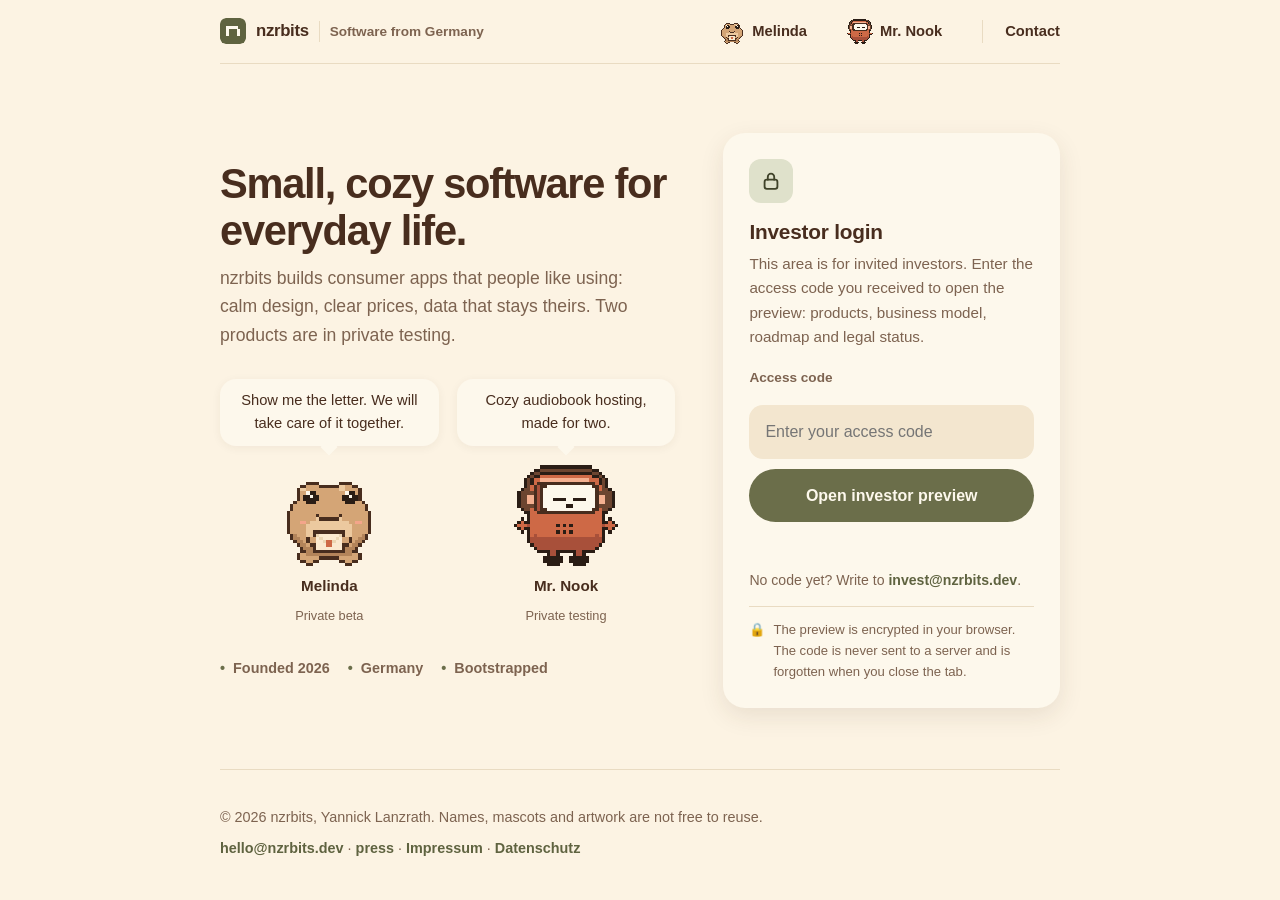
==== index.html @ 44ae0b73 "deploy: Mr. Nook screenshots" ====
<!doctype html>
<html lang="en">
<head>
  <meta charset="utf-8">
  <meta name="viewport" content="width=device-width, initial-scale=1">
  <title>nzrbits</title>
  <meta name="description" content="nzrbits makes small, cozy software for everyday life.">
  <meta name="theme-color" content="#fcf3e3">
  <meta name="robots" content="noindex, nofollow">
  <link rel="icon" href="assets/favicon.svg" type="image/svg+xml">
  <link rel="icon" href="assets/favicon-32.png" sizes="32x32" type="image/png">
  <link rel="apple-touch-icon" href="assets/apple-touch-icon.png">
  <link rel="manifest" href="site.webmanifest">
  <style>
            :root {
      --bg: #fcf3e3; --surface: #fdf8ec; --surface-2: #f3e6cf; --line: #e9dbc2; --text: #482d1e; --muted: #7d6350;
      --sage: #6b6e4a; --sage-text: #5f6340; --sage-soft: #dfe1cb; --sage-deep: #3f4229; --terracotta: #ce6946; --sand-soft: #f3e1c6;
      --shadow: 0 8px 24px rgba(72, 45, 30, 0.10); --shadow-soft: 0 2px 10px rgba(72, 45, 30, 0.06); --radius: 22px;
      color-scheme: light;
    }
    @media (prefers-color-scheme: dark) {
      :root { --bg: #2a1d15; --surface: #35271e; --surface-2: #443327; --line: #503c2e; --text: #fcf3e3; --muted: #c3ac94;
        --sage: #9da275; --sage-text: #b9be8e; --sage-soft: #4a4d36; --sage-deep: #cdd2a4; --terracotta: #e07e5e; --sand-soft: #4a3828;
        --shadow: 0 8px 24px rgba(0,0,0,0.35); --shadow-soft: 0 2px 10px rgba(0,0,0,0.25); color-scheme: dark; }
    }
    * { box-sizing: border-box; }
    html { font-size: 100%; }
    body { margin: 0; background: var(--bg); color: var(--text); font: 1rem/1.6 "Inter", -apple-system, BlinkMacSystemFont, "Segoe UI", Roboto, Helvetica, Arial, sans-serif; font-feature-settings: "cv11", "ss01"; -webkit-font-smoothing: antialiased; }
    a { color: var(--sage-text); font-weight: 700; text-decoration: none; }
    a:hover { text-decoration: underline; }
    .wrap { max-width: 880px; margin: 0 auto; padding: 0 20px; }
    header { padding: 28px 0 8px; display: flex; align-items: center; justify-content: space-between; gap: 16px; }
    .brand { font-weight: 700; font-size: 1.15rem; letter-spacing: -0.02em; }
    nav a { margin-left: 18px; font-size: 0.95rem; }
    .hero { display: grid; grid-template-columns: 1.2fr 1fr; gap: 28px; align-items: center; padding: 48px 0 36px; }
    .hero h1 { font-size: clamp(2rem, 5.5vw, 3.1rem); line-height: 1.08; margin: 0 0 14px; letter-spacing: -0.015em; }
    .hero p { font-size: 1.15rem; color: var(--muted); margin: 0 0 22px; max-width: 34ch; }
    .mascots { display: flex; justify-content: center; align-items: flex-end; gap: 6px; }
    .mascots img { image-rendering: pixelated; width: min(38vw, 190px); height: auto; }
    .stage { position: relative; display: inline-block; }
    .stage::after { content: ""; position: absolute; left: 50%; bottom: 2%; width: 66%; height: 11%; transform: translateX(-50%); border-radius: 50%; background: radial-gradient(closest-side, rgba(72,45,30,0.30), rgba(72,45,30,0.10) 60%, transparent); z-index: -1; }
    .btn { display: inline-flex; align-items: center; gap: 8px; background: var(--sage); color: #fdf8ec; border-radius: 999px; padding: 12px 20px; font-weight: 800; }
    .btn:hover { text-decoration: none; filter: brightness(1.05); }
    .btn.ghost { background: var(--surface-2); color: var(--text); }
    section { padding: 26px 0; }
    h2 { font-size: 1.4rem; margin: 0 0 14px; letter-spacing: -0.01em; }
    .grid { display: grid; grid-template-columns: 1fr 1fr; gap: 16px; }
    .card { background: var(--surface); border-radius: var(--radius); box-shadow: var(--shadow-soft); padding: 22px; }
    .product { display: grid; grid-template-columns: 96px 1fr; gap: 18px; align-items: center; }
    .product img { image-rendering: pixelated; width: 96px; height: 96px; }
    .product h3 { margin: 0 0 4px; font-size: 1.15rem; }
    .product p { margin: 0 0 8px; color: var(--muted); }
    .badge { display: inline-block; font-size: 0.78rem; font-weight: 800; padding: 4px 10px; border-radius: 999px; background: var(--sand-soft); color: var(--text); }
    .principles { display: grid; grid-template-columns: repeat(auto-fit, minmax(190px, 1fr)); gap: 12px; }
    .principles div { background: var(--surface); border-radius: 16px; padding: 16px; box-shadow: var(--shadow-soft); }
    .principles strong { display: block; margin-bottom: 4px; }
    .principles span { color: var(--muted); font-size: 0.95rem; }
    .about { display: grid; grid-template-columns: 1fr; gap: 10px; }
    .invest { background: var(--sage-soft); color: var(--sage-deep); border-radius: var(--radius); padding: 26px; display: grid; grid-template-columns: 1fr auto; gap: 20px; align-items: center; }
    .invest h2 { margin-bottom: 6px; }
    .invest p { margin: 0; }
    footer { padding: 36px 0 40px; color: var(--muted); font-size: 0.9rem; display: flex; flex-wrap: wrap; gap: 8px 18px; justify-content: space-between; }
    @media (max-width: 720px) {
      .hero { grid-template-columns: 1fr; text-align: center; padding-top: 24px; }
      .hero p { margin-left: auto; margin-right: auto; }
      .mascots { order: -1; }
      .grid { grid-template-columns: 1fr; }
      .invest { grid-template-columns: 1fr; }
      nav a { margin-left: 12px; }
    }
    @media (prefers-reduced-motion: reduce) { .mascots img, .product img { content: none; } }
  </style>
  <style>
    .land { min-height: 100dvh; display: flex; flex-direction: column; }
    .land header.top { display: flex; align-items: center; justify-content: space-between; gap: 20px; padding: 18px 0; border-bottom: 1px solid var(--line); }
    .top .mark { display: inline-flex; align-items: center; gap: 10px; color: var(--text); text-decoration: none; }
    .top .mark img { border-radius: 6px; }
    .top .word { font-weight: 700; font-size: 1.05rem; letter-spacing: -0.02em; }
    .top .desc { font-size: 0.85rem; color: var(--muted); padding-left: 10px; border-left: 1px solid var(--line); }
    .top .links { display: flex; align-items: center; gap: 22px; }
    .top .links a { display: inline-flex; align-items: center; gap: 7px; color: var(--text); font-weight: 600; font-size: 0.92rem; text-decoration: none; }
    .top .links a:hover { color: var(--sage-text); }
    .top .links .px { image-rendering: pixelated; width: 26px; height: 26px; }
    .top .links .contact { padding-left: 22px; border-left: 1px solid var(--line); }
    @media (max-width: 760px) { .top .desc { display: none; } .top .links { gap: 14px; } .top .links .contact { padding-left: 14px; } }
    @media (max-width: 440px) { .top .links a:not(.contact) span, .top .links a:not(.contact) { font-size: 0; gap: 0; } .top .links .px { width: 30px; height: 30px; } }
    .land main { flex: 1; display: grid; grid-template-columns: 1.15fr 0.85fr; gap: 48px; align-items: center; padding: 48px 0 40px; }
    .intro h1 { font-size: clamp(1.9rem, 4.2vw, 2.6rem); line-height: 1.12; margin: 0 0 10px; letter-spacing: -0.03em; font-weight: 700; }
    .intro .lede { color: var(--muted); font-size: 1.1rem; margin: 0 0 30px; max-width: 42ch; }
    .duo { display: grid; grid-template-columns: 1fr 1fr; gap: 18px; max-width: 460px; }
    .who { display: flex; flex-direction: column; align-items: center; gap: 8px; }
    .who .bubble { position: relative; background: var(--surface); border-radius: 16px; padding: 10px 12px; box-shadow: var(--shadow-soft); font-size: 0.92rem; text-align: center; min-height: 3.2em; display: flex; align-items: center; }
    .who .bubble::after { content: ""; position: absolute; left: 50%; bottom: -7px; width: 12px; height: 12px; background: var(--surface); transform: translateX(-50%) rotate(45deg); }
    .who img { image-rendering: pixelated; width: 104px; height: 104px; margin-top: 8px; }
    .who .name { font-weight: 800; font-size: 0.95rem; }
    .who .role { font-size: 0.8rem; color: var(--muted); }
    .facts { display: flex; gap: 18px; flex-wrap: wrap; margin-top: 30px; color: var(--muted); font-size: 0.9rem; font-weight: 700; }
    .facts span::before { content: "•"; margin-right: 8px; color: var(--sage); }
    .gate { background: var(--surface); border-radius: var(--radius); box-shadow: var(--shadow); padding: 26px; }
    .gate .lock { width: 44px; height: 44px; border-radius: 12px; background: var(--sage-soft); color: var(--sage-deep); display: inline-flex; align-items: center; justify-content: center; margin-bottom: 12px; }
    .gate .lock svg { width: 22px; height: 22px; fill: none; stroke: currentColor; stroke-width: 2; stroke-linecap: round; stroke-linejoin: round; }
    .gate h2 { margin: 0 0 4px; font-size: 1.3rem; }
    .gate .sub { color: var(--muted); font-size: 0.95rem; margin: 0 0 18px; }
    .gate label { display: block; font-size: 0.85rem; font-weight: 800; color: var(--muted); margin-bottom: 6px; }
    .gate form { display: flex; flex-direction: column; gap: 10px; }
    .gate input { font: inherit; color: inherit; background: var(--surface-2); border: 0; border-radius: 14px; padding: 14px 16px; width: 100%; }
    .gate input:focus { outline: 2px solid var(--sage); }
    .gate button { font: inherit; font-weight: 800; background: var(--sage); color: #fdf8ec; border: 0; border-radius: 999px; padding: 14px; cursor: pointer; }
    .gate button[disabled] { opacity: 0.6; }
    .gate .err { color: var(--terracotta); font-weight: 700; min-height: 1.4em; font-size: 0.95rem; }
    .gate .hint { color: var(--muted); font-size: 0.88rem; margin: 6px 0 0; }
    .gate .conf { display: flex; gap: 8px; align-items: flex-start; font-size: 0.82rem; color: var(--muted); margin-top: 14px; padding-top: 12px; border-top: 1px solid var(--line); }
    .shots { display: grid; grid-template-columns: repeat(auto-fill, minmax(200px, 1fr)); gap: 16px; margin-top: 18px; }
    .shots figure { margin: 0; }
    .shots img { width: 100%; border-radius: 18px; box-shadow: var(--shadow); }
    .shots figcaption { font-size: 0.9rem; color: var(--muted); margin-top: 6px; }
    .muted { color: var(--muted); }
    .tbl { width: 100%; border-collapse: collapse; margin: 12px 0; font-size: 0.95rem; background: var(--surface); border-radius: 16px; overflow: hidden; box-shadow: var(--shadow-soft); }
    .tbl th, .tbl td { text-align: left; padding: 10px 12px; border-top: 1px solid var(--line); vertical-align: top; }
    .tbl th { background: var(--surface-2); border-top: 0; font-weight: 800; }
    .risks { padding-left: 20px; } .risks li { margin-bottom: 8px; }
    .chooser { display: flex; flex-wrap: wrap; align-items: center; gap: 8px; margin: 8px 0 18px; padding: 12px 0; border-top: 1px solid var(--line); border-bottom: 1px solid var(--line); position: sticky; top: 0; background: var(--bg); z-index: 5; }
    .chooser-label { font-size: 0.85rem; font-weight: 800; color: var(--muted); margin-right: 4px; }
    .chooser button { font: inherit; font-size: 0.9rem; font-weight: 700; color: var(--text); background: var(--surface-2); border: 0; border-radius: 999px; padding: 7px 14px; cursor: pointer; }
    .chooser button.on { background: var(--sage); color: #fdf8ec; }
    .chooser .toggle-all { margin-left: auto; background: transparent; color: var(--sage-text); }
    details.sec { border-bottom: 1px solid var(--line); }
    details.sec > summary { list-style: none; cursor: pointer; display: flex; align-items: center; justify-content: space-between; gap: 12px; padding: 16px 0; }
    details.sec > summary::-webkit-details-marker { display: none; }
    details.sec > summary h2 { margin: 0; font-size: 1.15rem; }
    details.sec > summary::after { content: "+"; font-size: 1.4rem; font-weight: 400; color: var(--muted); line-height: 1; }
    details.sec[open] > summary::after { content: "–"; }
    details.sec .sec-body { padding: 0 0 20px; }
    details.sec[hidden] { display: none; }
    .closing { padding: 26px 0 8px; }
    .inv-duo { display: flex; gap: 26px; align-items: flex-end; }
    .inv-duo figure { margin: 0; display: flex; flex-direction: column; align-items: center; gap: 6px; }
    .inv-duo img { width: 128px; height: 128px; image-rendering: pixelated; }
    .inv-duo figcaption { font-weight: 700; font-size: 0.9rem; }
    .founder-row { display: grid; grid-template-columns: 180px 1fr; gap: 26px; align-items: start; }
    .portrait { margin: 0; }
    .portrait img { width: 180px; height: 180px; object-fit: cover; border-radius: 12px; box-shadow: var(--shadow-soft); background: var(--surface-2); }
    .founder-name { font-weight: 800; font-size: 1.2rem; margin: 0; }
    @media (max-width: 600px) { .founder-row { grid-template-columns: 1fr; } .portrait img { width: 140px; height: 140px; } }

    @media (max-width: 600px) { .tbl { display: block; overflow-x: auto; } }
    #content { display: none; width: 100%; text-align: left; }
    #content section { padding: 22px 0; }
    .land main.open { display: block; }
    footer { border-top: 1px solid var(--line); }
    @media (max-width: 760px) {
      .land main { grid-template-columns: 1fr; gap: 28px; padding-top: 28px; }
      .intro { text-align: center; }
      .intro .lede { margin-left: auto; margin-right: auto; }
      .duo { margin: 0 auto; }
      .facts { justify-content: center; }
    }
  </style>
</head>
<body>
  <div class="wrap land">
    <header class="top">
      <a class="mark" href="index.html"><img src="assets/favicon.svg" alt="" width="26" height="26"><span class="word">nzrbits</span><span class="desc">Software from Germany</span></a>
      <nav class="links" aria-label="Products and contact">
        <a href="https://github.com/nzrbits/melinda-app"><img class="px" src="assets/melinda-idle.gif" alt="" width="26" height="26">Melinda</a>
        <a href="https://github.com/nzrbits/mr-nook-app"><img class="px" src="assets/nook-idle.gif" alt="" width="26" height="26">Mr. Nook</a>
        <a class="contact" href="mailto:hello@nzrbits.dev">Contact</a>
      </nav>
    </header>
    <main id="main">
      <div class="intro" id="gate-view-intro">
        <h1>Small, cozy software for everyday life.</h1>
        <p class="lede">nzrbits builds consumer apps that people like using: calm design, clear prices, data that stays theirs. Two products are in private testing.</p>
        <div class="duo">
          <div class="who">
            <div class="bubble">Show me the letter. We will take care of it together.</div>
            <img src="assets/melinda-idle.gif" alt="Melinda, a small pixel frog holding a letter">
            <div class="name">Melinda</div><div class="role">Private beta</div>
          </div>
          <div class="who">
            <div class="bubble">Cozy audiobook hosting, made for two.</div>
            <img src="assets/nook-idle.gif" alt="Mr. Nook, a small pixel robot with headphones">
            <div class="name">Mr. Nook</div><div class="role">Private testing</div>
          </div>
        </div>
        <div class="facts"><span>Founded 2026</span><span>Germany</span><span>Bootstrapped</span></div>
      </div>
      <div class="gate" id="gate-view">
        <div class="lock"><svg viewBox="0 0 24 24"><rect x="5" y="10.5" width="14" height="10" rx="2.5"/><path d="M8.5 10.5V7.5a3.5 3.5 0 0 1 7 0v3"/></svg></div>
        <h2>Investor login</h2>
        <p class="sub">This area is for invited investors. Enter the access code you received to open the preview: products, business model, roadmap and legal status.</p>
        <form id="gate" action="#" method="post" autocomplete="on">
          <input type="text" name="username" autocomplete="username" value="investor" readonly tabindex="-1" aria-hidden="true" style="position:absolute;width:1px;height:1px;opacity:0;pointer-events:none">
          <label for="pw">Access code</label>
          <input id="pw" name="password" type="password" autocomplete="current-password" placeholder="Enter your access code" required>
          <button type="submit">Open investor preview</button>
          <div class="err" id="err" role="alert"></div>
          <p class="hint">No code yet? Write to <a href="mailto:invest@nzrbits.dev">invest@nzrbits.dev</a>.</p>
        </form>
        <div class="conf"><span>🔒</span><span>The preview is encrypted in your browser. The code is never sent to a server and is forgotten when you close the tab.</span></div>
      </div>
      <div id="content"></div>
    </main>
    <footer><span>&copy; 2026 nzrbits, Yannick Lanzrath. Names, mascots and artwork are not free to reuse.</span><span><a href="mailto:hello@nzrbits.dev">hello@nzrbits.dev</a> &middot; <a href="mailto:press@nzrbits.dev">press</a> &middot; <a href="impressum.html">Impressum</a> &middot; <a href="datenschutz.html">Datenschutz</a></span></footer>
  </div>
  <script>
    const DATA = {"salt":"uto/byjNdBlhiz/fhC3Acg==","iv":"lfF4DARkLVzYZQP3","ct":"nS9nZZJfkKhEQ3M2h6SOt8OYV0KvXcDeHSSuMxbp6sdTEWiksFJT6hGd4MYLPQkqXJ7jkM6Tt/+0NCe5UHOYWOB0kuh1aj1x9PCa1yphudZLYLwz8hfl8zKkuFAH4viEIndxVGg4/QTnlDTplUtMQ8RPETYxzzef3UepSANxvNPaMaB6lxkGV8g5MRsefFfpDyNpErAKKha1Fg/PtwoEbpg2yF5GQztnuyTk7HDp/GlI4G33cla0qBYM0Vav2oYOXfRqlDd7Y2n7tD1R5x1Xxrw2nJjDh+ktubXC+gvWwCkoYwmk5vTReg6byftsiwH+c9OFfiDuOJCNymX5hVTMrfcEoyLccZGb/8jOJkGJ0eYwiZEoI4q/yQ4aO0AX9RDoBgPjT6SPCgZ5fQ5O3YQMJbvIyQ59WGjFNsKFWiRqNJc65ba6W6/82L9eBALoVhTQIJ+iAInn7JLmxQ/[base64]/[base64]/fsMSZ01k/Mb4EwaKh5NDEhC8mb9OA2vF7KwxfNwPls/4sgeUgeSubUHPyy/X8B5r7CL0Y38E+zCUu/VGVepAHqjpWyd/nnF9QTVp1obue0nR3P3Ly0ZRv49UX6+wQMCIqxXWtzP/NGDSHwpG21T3hw2fmfcA+wQ0zlr+kTG3KTjpFebc3pGJT12Dq60+2fHgl2LfHioAI6KZ/HrOsapvsgW6AOB9laS4uJz27XtdSrvT+MWtp4Ku6TKmRr03aiNt2B52pv3Dg+Tqeq+Aip8V1RvvrkqWK1pkO1O5KHWyz4D+UDhv/[base64]/rd+oFZBdpF/mBPGu2pkgTIQITgHl5RWOX6k6aSeNY7lwSVqGv5wJpaYwleyHKmnQSJwCBBUbmFJzfZvQzVRm1QeC5EMgdrdceA9aojWCUQctjtcx6N4/jzx/t8o8rQWqO3sqYsO1QT7n5nMGKae/YjjZdpi6Ia3Ous2UC8o3bpdZBxK4buEu+e0Z7p9PP8NsRsvFuIIoGQ9ksbUDfKK4fbLIVIY+PGFFBxTSqXqnRWBQTA9VVUMsMx9+MKxnI/Igy9Lw0+Xo740Ngo/3JISyl7QZDeQbS57LHSFZx+faXSZiyTmXaAW7S6VtsGcxp+l3kAGe7ctUfZKqmQau5CUoaBP3kKn3iQ7dY6EecjUneViGOBk9CXOmbCVpf+Ab6U6MX91Z1lujSgo9NyfhNr6JI7vk7gHG8giNSP0biHciWqaqVG7qifcPOU8XLiK3os/kUaQpafIa/YFv6wIBkZDzcIvS0+0TuRJtNoptDh+4q1vAk39Q7i/dO6qySBrFeUpTBD3tdFdKZclw4cMxUMs6gMDEe0ygUmVVOnRariYH82npi3ceQINyrWyRnvvEvsJEvsTYPAcibismQ00VqSP8+g52FX1Ri+qvaLgfbXcylvhd93X5zXNuvWbJ1N9d/QlGjrWLfwA0d1UyTuwAoWVjKkxqrdqLyZbPFLBlg0b52AA4RUld6jIbNP8rXa1GSopsIiNPOF/ImQAGtGk9/uU9FZ6LI4VZsS1iHOdfpx/2PNM7XZU24acLpyKB1fVTBJp+R66v/TF4vMk/cJITFG4bbtdvEaSmoBouQ/RYCj3fJtNMHX0gZ/sYCiu+4SafLC7HHhqGG1ccBWx3m5D2QCIozT6RO2CAAWykcARp1F+OpRgeBhnVEpOl7w4LqzJB3F+Zq2nTJhSJK6ZvR662TidxUYdHS5K2q6/zOBYftSNEM9lH3yDPv1rEHOjEF1botlLcUoV7ThHi7Apg9ftSSBSir+4HDjnZntjvpoWipAIeWLg54+np6XbMpu/[base64]/pJzDjo8pEu4EVu3XtBlWIBgwQEfafFPaj5h+vvHY6ComcTJ/23Yyi6AJKi93S8p8pwnZhS+FhR4m8ZSdqpbNSNNvU+Xq4pFiCTHurEf55CmzwYecYBpDsTYrsXSF+ZqsghAj68lnnCZk2EZCAMOFKPel/5tL7u/HyEVJ26lw+sNNGZV80nFDqCxj1q/TJsGYiB4kfjxB9TY/vugbLYjJjDjY1oPpTj2YYfihY+HdXVsO3pdiOg/sO9xMOgvhSnZGCDSqRofIbNMs2ob+PCGI5iJ6EYAlspF62T5+HlxRv06Ej6QG6tkoVR8Ba3E/3+o7bpkU8K/[base64]/eb7k3IgRTyz87vC29HLVXuaCVmQUPh24E/406Xs3AO3qfgEB9LwFf/UN6WcJoA62UwHE7WuRoau8Ng0RVcKOP8mCvC+UR/yPIGxIKtrp03jAsNGaLm829TSV+UzbcLmXkVhrGTbMBhqFoYX2JKOUnEf7gOUoYSqB4NH1t+jCyty784GGGhxkgl9xB/93Wkq2vXTGqPrnI8W99BVmDuFM9uYvV/zdmSeu7avUMYqFKOKatxnlA1eh4zfu6SVW/WAOJ9sUom8HbvKJXixRonsg6DSgm5k8q2DOea8YuFgoH0xEQyAslTCK3dfOjCwHpw3/Ik3AaUDailRBvUqYSZRgdg47acEEbBKpOsPnyOqUHMhOPCoqymj6imEm4wauUfN/c89zqyWZEJroxeaB77+lW3M0IIuQxOVxuroWYIWriGFrBdBkBLpvCnEq+kpbwc6KDNKSDSV5PlWBfopB7+NrFnuSnbK9Yy+mZnY+82u6rw/R5dm7EJSmFD30IXYpRgdTao+S64edx8Iuv+AYjuyrs9qWlZtgndF1IipkJuTgD6VsFkQGAsgZua6CUws1uBxPJZfEJ5VGJ6muC8QB10i3QA3AOPmz4wcxmQzqOCm700TWJ8hieJED14qONjVLtsRzH9ZnovcpcIgNafzymcTTfW6Anv24rbyCQvncYMpT0B/XsjkqHazmthH9dm0mag+pElgblkq/5ax6UrBtOpnfRcmCdRC+ZKk9x+mMlsZBMRbgch6bGCazZeZYJ6kr9aKWT5Vu6tyxvCwyWWlOn5X0ssU06r58r19vcdTH4grZDDH/6PkFKyKY3VpFFoqcYBjgXRRGGseAP8zLEG3kgt2ZY87UDSwt4K0LTBziTLteS9vVqaGFUloXtrkERnnoxFn6p8QC/D9Fi7z4g9x/bkIJ4gaNyZnkDm/NJbCgCLtA12oIb4OEfgvXHeOYGf6NC28IoneJy7Z6qfNDYaw0mCPhifQifWHkq2mY4jlP/KRNkUBKLv+2tZY1pvmg42xQAw1rYBnzb2DBhpob/FEiO8xt1GgJBS13mIfUGl9tHtn4WllJGQ1f84YyyoYfVMLo+OCRhWu9UWCn801l/LVgGCAM+/nsm/IJycpzFOCJHNBQNy6vwteC3tf8avSdObki57huiL5+L2feHYiY6ow2Lq81ofZscavo8Sklvs8c0p6YgOaF+0b43XGDk65d+jgoSjS03Wiy+J047vMeHl5q2OS0Lg6le5CH0jjR8DSVFkt2NIc1H6wX9VSe+uCIh21+/4NaRgO1pHrKFxMsaye/g8HfS0nhyKCE4ASQdUrR44/2IblWDjBxx8dslGTthoPQ57FnysKS7fSq6ZJI7mx3ilcLouJjuy1JfQnCE3Bg/nut8y7Gz3Dda2wjxGxSgtzJo9Jfoe3EG7v48Qv6FJFioZmMZZ6DRFA1ySOO8+dq09UQWBTRaBEto7ah+l6TKznmE2DycQdoNu4j4UCo/HRRbiu/erxrdn9QVArxp44wfM+v/eagmi14/tO+cIjf04w0XRY4NGsMmx92L6irnL7KaJ8D7DYlnzI0VIpsRdbGt9eHRc/0EHakFsFMnCHR+CG+EYnVeNx3cI50F8uK0yJCuLSHmvqeF9lwSm+DF2f8RvdD4nx0P9HWFZaNS5I5MIf8DScSOBoAlTYXPRLcGgEn6Rqqwpiw/h0Tzf/9SypSGN9P3+YxvwZkOWPM6qjqIjALBtQhC2prCSg6H1bQqSWuRkBcABIkeUoKWLYH0IKN13tUpznG6mX63r+ZIp2zGwvQrcRjYikkFINm7WUBRJs83pGbrcQBXJZ7sV+8Lxeqar83hb/TkGh6f4QlY8bsDeVLizqMA14Ce8B7KXa1Q4u+v3aOe1ZuJaZ3Na/pV6J7OU5cp9sBXCZ43RbMo5f+9u0WrQ5gBf6a+tJ2td/iVho1rzyxXeGXtbru/uhriWWiHKjzBPoZtk3sSggWIFf3L1Yd8K44Uqt/hNQLI2b6pmcSnPXPrT5S0EOjfi0BkEUc2arplqXhXuGO0QNX1Q0aZlrvP8/Nsm4hy5xRusE55CsDsxQLR0QmWp1YbXlNlTeIPh3kaDJEDz+gAfEg0h3kqeV/480SSLZN3WQa44tNlkanNH7darnGfJXKwSMhOFL/e964OcyRGMz1Vd8eyw6qWjIgtBrfhamyyvob0tdcyRgG/vFqNoIFqKyOh7c/jdf67alL0zWguFiUwp2cY7UNWY20004w25Po41nPhyiEY9RQpLl6smIKvOj2p6/gDbY6Tmc4UlaT68VySJ3/3u/L1Be0mbpWx3wqKfG8+5+qPlF8mwETdhQF0MU+Mhflt09Zk8Sl/IwcevXDf+MmoDaeH/10A3iSegkAU2JGAZ+CvppiBJffQFSoyliEUiKEDEeq8LKscRzsh0qK7Iaszb8dR8pDUAHM9CvkcEHiCzn7vXvCNApFGruWv/TmLBtyccCeYSpM2l75UKNqetlPflZ5jzFE/qGKx1aAmDsEw98EUaA+ItgN5tcZBvfvqdeRUdgiMZzs3fDSVXkE9TQwHbhoOciH31oOZAgA+bWE3gEVaD33l3jJo7DCUgNPQoNgXUcAu+ywduyfWZsVyCl2clzlVyCNNpjMRRLvzkeqwLQ+uTI/0y1DCHjyr6Fi0sbM8jb4FAtH0drv0+48AXzgf2ECS0VMLonCK0IThAU3z8YKmqw9W/k8hmssP6XwDOPxsk9vDV8GPEjTkKY6gH+0Er6qZcsGKrdC38cC2/yQGFq7TbDg8pgtEeWFtQis8hJeeZgYbDE9fsx/nhu5rZbzbsmgvN156HKQbV97vSGXKsH9LBc/pguzyfY9qUvVn/QTKqliBjk6zkqi13PrBi9e90M+AnyI7sFw+X42OFJGiK6ZFy3zihvYNslKVUkY6uwqcrdZjra92JIWz7z/PUEG8eNiu/hcawzJBMDDrTiueVyOE84fQQligjlrnn8uNCiHChttlyrvSEmtsWChfQnxFuSiVv1BEps6vfJkCFlThpKQLMm1YJuK8wHEBQz/dza+Uc3oJZ7Ru9UkuCZXJm8W72oKa0cayYXRWa7P35OCjObxLN3lWX9uk0gcYJDDKweRJW467j4o5/VuWODbUDh9LQZoRRxGJp0CBHCa39bnejA2h7szQ6iml+2ep4BjeuWZ6XsJjND+wG08SrgN/BXpm/NvAIByreuR2ETzp8Zn8OdRMp5Qj9e0bYe4tsLSqR+jsM/DCVfmZv9rEnOs9oQnd/ia+LEf3tgUaBbHTJR6qXdTFmJvVjgYbUZ3sO3omcHxpYYrQSvFmPl28hfSzn7TKWbzqC5eTjYLY/ZeMu/ddklm8KpAQwkxLLdndny+XO4tVm0DPTFCydu4VDsJdUc0BKgRQjsWXbJIbbztqpnrN/q9B4BafFpt8Vye0o7zBdM99wNRCpoJPr/a9PQMkI7lJMf6ojJMqVpHzuladrdml1kTG/8/Sv8DWuwJAY2cPsrKeRawvvPBZRENNtmCFL4PZRPr/yxj6Pwwof0fjTX1mvrZyXwMvhS3cYq6pvi1T8NtZmX6dK+d+s78SL7nk92+0mAReH12px0ao2+1YfIf3Q8CpAtQcXPganjVr0ZWMwHUeo2IZ8fPA0BHdXaayQV0KVHK330+x2Xb8rsZc3yb4ThUKtXgwmep/8y+/EBGaO3mknc8sSH7dLTB31MO4drnYMPQ3B1KKkC40xOmF8jEpTROOP5iPXDANXOy6wu/RYSmevgs1Q187uXc6ZvpqDpR7axSoRJz/rYKcFedyPkDtyPAYrZCBfYif5o8NJolfkfx81YUvOrQ+5oGpyXSD4rsS9vBgZDcRx/Sqs30e1AcnQGoqFpbOw5GFSAIiKjixAAiYmC70v0dgA2WwvrdU5eWX00CEyKLDu8aZajrcKkWmMme998fF/cHZXXK/Zy5YW+rdHjWOAO6NPjLZ4OBVROwPe9yfRvh7/jOqrZkwSXWE4CibQtGOmABb8b5IXYmYcsa+rXm/MVg0/BwUAuCK7VLcFXy9hbZ9irU2NTobLgBxdVZo/2KfEwMDsZcJymA+ep6stSRuvWhuviKiWhIvS9kqv1GTsShNRSI+XbkO2xrGdMwx9abFoKxkFC+pad3z+RZ7aaUau06akK+ZZfxmLFsTgWxycwGcsiLyEzMBb0kJj2Yd5t4diBy2cRCN1a25OTWXhySkjiSMVdywz/704dAGUYHK1Xsg+WprFp9n0TfJ8hkUrf5OhRj8AOZSCHLPlFq7kiPieDKcxLCMfRgCawxI0H/La6b5A3ugY19v1Hm5tIAcIdxexr8Sv2aAL+nxAmdhU229rZKFqR3oFaP2IA4JoJ75l1OAuX9GaB/XZ6P0xjLNfAxNE5n0/eDVjl/4rD7N7MTCJrk9c2rXWjDIamObGPuxGqsdfy4K+olPQFbhrv+obzkXBKHfk/9ZWvTnw8BLVuUOhcyU7yS/m2/WtEQ5Se9wyL42/PeAIsGSpzx/QIdCbS/L4TPWshBI+3qYnaT6hKxZ4xrbSrcqWeBtEYOJKwMnOi5DlTiiZbBdTy1Oxp96OmcpeZd9BTnDrbxA8wTPtgJNsbh8/WiomGVXdEl0WnM28P+cs8V/EPtugN1XmcJIo8MK0cAEiqv5rczyJAizkcotLM5rToG95e25ytTHhHrFM27CAsqfRCGpIoEuvIoTnJBhcMOOXcL45fPgmdGroLQPVT6GL12mdzg7jdWCH4Jv9HKq5YvRxVuMpENF2WtiCpPs8RQBewynn3XuH0lS90stRdw1Cq127XSOlk+0FWlNxRRL5/CuZ8X3DzfShbDjk0Iqz4PDcxiub/Dq42JEllW/RDHqNY4Tmbw2bd2r51RUMz8Upg1TrjyIBxUCEzT2fRkBlHz1bLH20AjmCNCQ77gGzaLGUV48N+qUZ4SfiFUJO8URfvqoelLpW6+8ujlaXRwse8cCqRyMX/oQmVY35YovotqcJLTnAhN9bjhD+AFb5goI7nUSULBcUEa4Pdvc9/l2OVOKdiGb17W27uKWyODYC02ZLiTreUKzfsOO6UivWcPQt0gSgOg0YByMdYWQwlWyZsIXVs90CScZht/N8BsHB5rJBxkDV4ZNpErXfpZtKTisTmB9dPxA48r+LDcwBypLHuedilzibWUs5fGu4iOr7FRReZFxB6IBqebmBcCfICDZKr0NpPIOJZNCXE6wHEaEy4w58/[base64]/M5QIxKS/WLYiGpnKtV8kQqMgwGdJKl0Z14lCMUWpee2rXfEH82Cpzu0fG69ysNbh8sIDetrXN9B8G48L6gxNmJ02zG7rs10+blmeUhcciZKY0wB1O+/A8+2KvhUOTHfD1bbzilRqOf2XWdjIfPEL8X8JVu/9/2Z7gZ2waowMhMWL7oeMRllFhC0WZDc9C4+NAbmTOy5vbK4OBixvkiDJErcg3xJnKYbidEjRGe3Y1h+yJadRTRZuNPvHl1WDDR65N6mOTjje4I+ThAV86RZ29FyFvez1xlARh3b84lP1DpSWX8EC37bA0x0TLstFRpQxRNLY0ZwGe8g99fJXFgs66jsXQjUI41h3/3Le+LeW8C3jWv2Ee+mSWoBcubnnfMidgfe7v9nsQuhHOhg5/7FCRTT472kIcmR/RiL9BR/4iS/peRQ/F+WtRQX1qjIvLrDHL9QYXBVf2Rsko0+mmzEEVmo/aQfEQC/ouLptXGDf5AALuK94GNjR13NVzu5PiegCDqpgdEoDEErc0YiLFblhhS4M+D+AIhmgc++4naqIhoCAHveC5mbopNPApAJW9ZboOLRfghAT5o2AxmxBmiBIWQm8ALSqzo4+gxOonNzlOviBVHszTTmq9JO0Pep+rcwVaf15W3h6x3dhoL/4GkVbt5ypR6bcq6Brc8rZ+84P28sMCyT9k1Imu2YRThPx3jP54Rg0ytbYxreRmzLNy52VRbVygTPHjGAvrLyn4pHrUYqoDekPWrx6cCr0dFOjmcQWPb+uopRpf6nT/t2H0dvSkGzZC1en0UCYo14DgB2R38JgHKYA38UBzHwqH95a61r8ga44zKO3REeisWyKge8/6a+eOKKYN+Ln0y3k1JWYJ8y+sM2UL7g37DnvbO1mm+R9kjkyPGJXuTUkf/AJ32F2+/BKoQ9cYpnuCIrAHJxHztE+do6pe0AeOQUQMuHWsveP4hbLjRmPnqfbog+BSaXIS6O/SPP4MAFXtuU1/9LEWT1bEkuRUD2OBakL2QletFCJSXaOGcIL5Nr7nKsz0LG14+7/bDXl/9SiXulm0byzYCJsF5nIlk3RxAhGTmHNlbEwTBQqa/w97j0/K3ROqvbky/1SsEyPbDxgiBS5dLP/d+lGyjVCeun+n8+rcWafElTyAAXbPBwKZNDckKwOLZRQ/TMQWeivAKNiZ5s2tfNjHhKANvgpSM+j67FvJB6JYM76TG9oXXKYeTFnw3J7Tvymrs/zi7YYM3uTUF/SlLxGWsj32WvyFy/6cHmHxPHm/Em5xwQp8GwCg7w89j9ZGLQPPk4IIk61O3mAe/1nmUIB0L2f6ZDaqTet0rXeRE1EPxqQhAUCcU4tKFtAuSzMsr470VbsylliEgIYKSPNUyQmTq0mPPpwbdzxfQXo88PGRThN27JlpBGj1AbZWNpfdKkqPQ0Ei0LSsrLY9qR+pCoornCQrvzqI/x3n0c1Kwyq1+d0nrRFiyOgIPwoc7sTrLFvPWcsBcsH2I6NjGjWwAzCdkz1tRP2W7zp8H47taTOwnU67v7n8JYOxpYA5NY13dvJJhTv+1xZGj8WtlWeA+3b0g5MBmB3sTPeIle0CQdbUg2ek1RhZ2J1/yx+kZkGHLoGlsDA5XCMFSFGrNOcs09o0m5H5TDbYBfowieP1YWIf4cw0eHlWae4II1wwPH/BsPeaG7yAKn4yb5LyjVMgypR8mMq/S14IAXu7DmQcJ8d783iXUgKbw+3d/jKStKSD+8U89kKsrek/MKZu8SSM2s6UDBiyi9jPc6qHeCmqM1f/IUkKAulDVfYTmsh7frYkZziNknPBNIqarn6hBrGjaFj2nPt8LClckuT8yMe53lU6c5ykoNHty8gYtBkIA/DHoxih4RY3PdwGa/WtnWMwdRscz6Q21XLZTowp4xem/LioeNDkRshYLnCttmFQ0TC8EN1ZCuvA4AR9f/VWHutj0ibEdUAZtNW2n3UPKVRRaHtvbuxucbUCUi+/NR1kgYDCr+nAUd245kYE3ps123090r86tYnYBcZhRYIEI2fJnwufh1VZt0b6jEJpAChWYzPKIRihNxV+WB+OXuXr69ByhdVJenXfBHNpissOO4zVmvJJWWHXUyCDNSAPQrJ9J0z/6KjP8YEk/8/xc/q7XY9alqM+twpomFfljuVLcDx4N9j2wfY3Lsi5ydtjwxVBdq3wHewyUBaOL6QJNscnNY0iefSPYA520VfFoKCeK1DjO6PK/j6kLe2/RVt6NgLvSvoMhMDG1JNs7bJz+iOYd/uXqdqTINlwQnw9X6vH3ENXYouoTPrGMbo8MySjQQV1JAm/ikD3DPfqPsNWfaWfmLtzuwTen623fMxq3AymroCiTJ3KgyAnc/OGoRSTGz1cH0UK9siiP/IceU3ce3t+PUbNhRru6q0t2+ZfqjECWybWv/PSJ+4S+f2DNpY6PudfJjlO+MbAkN8DecVB2Sn69omowcOZ16Li5i/OwRG6LxYreUJ/FzNYuFuq/VUzlFOthv6rUZQ1nva81S8gGEcFFBnIThvHRQS37s+RWTstnhcG3dbEfqqgUtKi/FA2t5Cz7aL4TmxnhsbJa632iWZG4N4AXDbBUEpHZIwcqRlQHSLUW/L9+9jeVVkgxqKRJCgRq0EXSCt1cuJYN1jz/n2QWwlNgDoEErS71VF8X8lAxAS0bGURbKv74GseO7vn2uy7Th8+rP+0MS1c2qfekSkH7vv8bqOqUhwHD/2qcFCPPGqnJjedeg35dKCK+vdHjnA9HiNkS/jJMDYXahrzIMrYCMn+7ZuWYDJJKvVe/dtFam4K2YUlBxMmOdyDBGlvzsGzWCnTpXSpITnQ6Su3E4WNIVlfPhtBvr6pX1biZycLCBeg8wSplrhS2c98hFp9yuRjO2Vvx9jRgpQF5S1/9K42nz9HVvuAl0bPfPNuiE+APfcCWmTePY0U3C+ZDGbMsXhTFBdGZDm0HshgGGNPACh+2Eiib70EqVc/D6LzcJpDqERrqZJN9/4VHrN2ulqxK/[base64]/53kKhtVH/AJgsi/VpmJD/NhgcG5etbS7ix0vaRDzzNCDtD5Kn0bizUvQo8KvdWn85QI3t70W4uAKPr1IKSehtmbOg/OjEgkorf5lJ7TeSKd7zBAhr6A6bgf3x5dbQot375vMdCxxT7ENtqx6mZOZDC5BFcKp/yG+qE7Du1JAB3cN9wd6bYMbiaoK/TJk7CWGatsqDrUZZB4osL5yx12JxcPwmFA9IUjLhVnAIbgLUBXbeN05es0fyCctKenSP0sPCL4FqzIQHCDfbwIRc1Tfcf0uCZwMZ7VimjvZW+AnE1Sw10Cb/b3ibVB356P57UTFj7iJ+Vsc25ESaRVo3loDdMxLGaRYza0zr5fstSy5LWV4Sy7KHkXASiuS2AE/kv4XIzl6B0e9bWipyND7pEiDD2gxCpqdiiwiGjs5qJEoUVJGnXn6Ky3umN5lWt4BbA20+/r/T2ygOU4zGQeZVw3HnT+cyZvH7y2rsRLhWw4/4QXuWZlSAFGPmFV9WsLmUHhDt8HR+yGLWriNLUOKfAD8I9Bkpaub6/NK7pIqUqpDKRP35cqsMYY4K0bvVTIXXxq7EYJJGfDru2xjHPRxWNzDAiSbuZ0Ui9wAWUZkkPu44jonF7jQEqRMCWwnNiJRSEzoAjIWl6uqDzYn5FlDLCyuW8+izJKBEYzKzxuanjip5FFxtCum7AzjC0i0G/OoKpw+X3bDkO3neaFUjSQRvLVlEoY8QCW18nOdjMHmGuFvIafuQT2iSf63LuCfYb3pGT07DNFWRA2PmxDGYxOfYtOvXWmxUBkgjWxTx0HB/ZB7aTsSSNa2YNfGDoaEi00PzIkkn394YBF89cLcaVkevOHsdQFRJN1wLl+vVxFe4JQ7r7Ejhk5pS1CmMNsWvwz2I3izcbqFeC+Fe7/ZhPDS7vTwjwXaTPv84bL63R2WTxep1NxVCbIK74emEvOxFRvR+8gX1sTJPTV9pzu997eWNmFkHIVOZrsQcTtMYXf2SpuTVlCctdNP/x6zdcohNA3MUQxDgAbbXNJ7t+0u3QTmtMTIOHfdFNGHvkMvEeWmebb7tGO4z8eMeWgxYb0B+RD+e0TUKie95ImEPs/LlVmRKK6I0Qg9cPKemUNsiwzpYk/u/8zYOweLIprlCFgJNcwW/8gPpQZvVTeOG8wNYqf83f2UBbXXpICcSlWA/kOjgaV/fNL7DSoT5mmbUuop6NTgxcYhsUKw6E+NvQAOY3QSiknMui2tjsQ6bgegsL4Hgf+R2yDBo8D8jCLV/TcyA/+yK5yQG6rNTSHMZxeDXgQ7RERc2+kz8BR1IYRFcA1KeL3Yy/Fg6bnmX224G7UjYBvcYazHFHibGpuvLXLMzS40w2GxTxI1M9OA+jyV8N5aUQrRCte5jXrMs1WFSAPuJjd2rbVB5uxaIs1NcQiPZPeLGyeicA9YztQy1D7aq5g9tTSVleKh3u45HnyfdqMDhDu/nL497PX4lGETDx38sNAMM87kLxKNr4FO0mS50iHRCGlDmEH6zi/lb007+68q8TbtGq8ZjqlmwjXdHBxi35gPQ0lW0Chuc0eYY109nwoq602Cnin+7+/AaUvTpkTVqyF0bBg4gH4POWp8UWvk+YliN2WvXPSlVBWt0/Vg+ZtVyaIt/BtZoUqZoacx2SPd3Nm5wmTaloWo1wOku7wI1QfYL67WEpeCLaGuknJchQ9CBXD/MfaOmV4WGh+s/WqPQS+9vpahFaYZ0+Qpgx9koMwTM77ljbeh110QxhtPjLUHA/qBIiYq9eOLr7GXRB8isQK497m6VUTSzchh1UNYbZ9Icigo9cG7QSiQdgRS+kXHtgCt9Z7U+9VS4M93UvSI7//52IOz9Fi7im4BNVklFK/1WGKkzeODNy3QKI5V9lD/uYOgO8Sv/hAo+Doozo59t/ZyakHUnpUViW+PEDyLCvgUF7FS+vxQJZdnsINcrapEh8gTsha243+cKCpC6de3D0+ZqlImUttyXavv/dizME/hkVa0hzY3sP1poumTNJuaZdSSzT7cMEvmQ30t896B4ARAF405BJTa6H7IRDqDDqbsjJyNBcQHTUg+irUb4VeRM7r1M+DelxzuxGMgYTUKIv4YhqvpIj40BND2uBy2S4nkWXMN72zounb/2v3T5sMCASGUThjQX0rU6X/TolaRiC1IRYUdNGBq4Ey8CsmR7UeG3tmIjPFf+PpsI2mEOOdTanF4korYHQFJsHJIBQK0Tfl4/8217dSfSnzQ/WhbCcuaAYqZKbiFE7QKtxJF6mVESmUjXw9xAAnOhIE3ZIiAJ3rSEjkp5IOOMXYA66WRgI0Ac+OdKiLw1Fxi99YKQAqBxP52wG5xABOQtTB1goF/FZKE5hZKpgQ26PGuQJHA/lupsmbzoW78GyR4FDu/pJwIA5/cJ5E1yq2k7elHre8rZmpwMBsWOLYa5GeAIhAZazFP16KrOChq/sKjCxKH4pk4yAGkkTGD1zRHcQJ8cEyDW8u+ideuTHNejf+V4P0ULq3gT35K1d26xbJaAbfynx+YM0AX+0E3w3r6+mxPm0vDCat9tKXF6CE0DIpLY/[base64]/lRZwNVIJav+Rv8wsl8HQDCXwFr6t722dXC2lWiOBtuD8OuPeSXk7ObKEKvX7s4QF0AEJNk1mumYE2/kWkt8SDYSDT+RGUtM3XrqSrOzUy7uoNHjXIewm/M3HweIcqhlyPLVz2gEvQ3ZrHlE5yiBAq/oFbp8Eb6biJ47+a3SER1mLhjsXCDnf3ngUBRut2/37GzrGqEovzW818hb096cugBFhdO2/HM7VmoZ87jXHy2jX+0sEG/v1VUob+YCl52LvzvJggpuGISLRLkWazo3O4dM6Ads7IomC8OJrYjkKGEq+tvMTd2OpPidavXuMr0A31MXPGH0g9Dg0YrN9mGj/8QDK5Cw3/degozGgjet9TvY8jNSm0P0qxqX/agUShVrj2zPFD5SSGjB4gZGNSiQG9/zla4arhPMJzXD/+1fBsuPBBBnJudxlj/6yArIfcKir5eefZncmPuZF5zZlTJVqNaAfV2znmLR9Emnvl2e/cWfsPJFsqwoai4xNcd2p11Ij7Dr7P1WBsHGCULWaOmbWjTE0PFqEJ7VIAlAMx958opyZUly8f633JOsBbQtuj25Ls4hU5eBjvFl79bX/2vxCbMaV0bTWmBYpd7uEDFxZUCnqyt5Ad6YsvKP3ANq/2Qog6obAxMctsIo6hrDyC/xnv6E/wHD/F5dafgG8ClrP4AzDarDsjtfxeStlC/GKlq8TXSqZHT371oE248KDc/Pl4QQQ+QQuKB7EfEhtjIXX6uEWqQGlJ5MGyU9y+w8uXvKOX38huq1Rk/Ln20ugArUgpKoLAWDjpJiEiworkfazD66Gbzoeh4I1TqwckvcujgnIefA0sQn0VwwYTmDoVa8GKVeoeApNKW3FKHV+32/3i9hsrGOxDhoV5GHOHxG+sIFY5S44PITVjYSRXZIoBrpTbkmpFJv7Yj1KOIRK0PS5zLrUHWVl9xA5r4g8/TOJinXO2XDZyFDWO39JJiNHSOoUUFVZAKvrFYvqlfA7mHdDWrj8hXIMNjekpKCmy5OZyqXo/29Q3R949VzISKrxPpEchrEVjF/PBJ9+eb+Q7XavjRnyOgOK5h5RTl3+0Opzxb+hByEFYKhNfBz7Pw0xPgOj1PZu8WJ1CLrirY7WxI7/ktub4WglmaJ3kGJkSa1CM59u1m7FBEyh1oZtKh5PxmoJT1x/qvlgES2G7k3Ls64rM0hskwAqmb2eLBzCrpCGEBRY2nhAjl2H96K/PIANE7zyeTVfB0pb7FWt7mvc7R/zN132MIfguljKjt4qPukcQjpqFTrThXKclgXqBLOXECl6N9DTOKOAJAUUU++pULSuYyjTONb9CSiODVwXgDcEDEjVTIuCRLtH6HI7+RLad+RLuG6US9djuHsQT6nRlQ/LRCkZ5kRTqdXUxJNoKs+aBMtI4DPsxjYPybFnyWBq9Vo/tl2hgmtOdiHhb9UmGsEnvpxvGZ/Ne0RqIgQSSzD010xW7L9rT+TYcNPFyoW8iiCUAoiA6nz48/yoJobvkLRus2PCOj0k6xgGo+lJBwWgq7RWIpLFig8H0n3tZ6IIZhykqRs42TgyrR9g7uCOqP6kTJvUQsBZNiGFEeb0N3UiaxHTjKXyNKVxkalwwjbre7ALg/Ej/waPOTpwAYlxEclfN9Q3K0Z+4v9veEJsmXJlkRF8r/qEoAwCxfq/i3nutgfZSm8NUSo4W8xOtDntBexdp0JIVeOQK8/abwd/D1mNAILg6BB/wUyw3D0PVlZcVwR1NNGw18gebObYeDr3lS4xvlOnbmN8VKz28hdSz4hO3sZrL7Rb85hSpjq1W6AY7Bx0L0k2LHt9Hig5QTAyI14cWBTP5pEny7hTQH3rFx419O08c5EIGXS8cAGl7lq5UNvvLa0oXRV2OrmVyWUh/ukABPjsmeVOAD4mzP0ymWHoiV4mdrbG15o9Fdq8ZyvPtG4jw223/WuVcTIeeHh/XJYAhXVWEegqJLSnqFxyhrqbwJ5ptC7jMBGYUgQlCwi6ezJLCHwJi2TvVhX0tJkKWL8yOE16B9td7OAQ036BAr1s15Td+1CqhQ/pewouMvI8tPi7ltvS74J8Cw9LZOhBkZqzv8kOASW9AM20vh6dbvPCj3tKnO3sW3VAvN44GiFGyVbkDW7+76oCEKMc0j1UWEjyvR6vl74793/EspXi84CDHedVFqdVVXPVI8Se6uRq4UDSq8fcWzgEtTSDVVEwOZpooCT+uq74j+HyPcvHGmWad95cVtX+OvA1ULz7q3f0y1Ej3kcuhzahUlUjl5S3Es1bYUNHK2hzerbtoIE+S/sBEiFsFdTAqu9gzUSjTLQQhC2ukykzWvWSkM+pIOmSZQQTidJo5Gb8bbWurz4fhmfC6jSs5HPEOnn6a4K40srJNyC8qoOZnMU/NSN9bA8OdVhhMREgHK0790Be83aCIyIxBbILevPm6pe0gm96NvFIuuRlQnMMGPoEKmMcj//Ubp0AdA23RAAwRhGyeNuJuMIhkVUfpU4y3Z9sA8KbN8O/CIHGlsca1d39SY1icvWcOgL1EfosR5cxT8nxPk3k1tRfSBLrIecJFEuu/JKQsm8yiK/QTV1xU7gwJpqOf/WuQgieoCmfCxeGtJN4PPtKoGbs6AD3NI5OmEYdh0HcwPp2OjUeDBIVidNESep0SqBvgBApsT0aVpEsAuzwwiwo0PUQaF9YyVPWwJkF9+1VLAB0PIY9TDGN4bi3VmyRHe5zdningzCNskat9lvSMPZVs3P6wh3RLxb61pClKGJuN/N85cBI4LLyay/xcnyhl128xbnBdxhLrIOsrj7JkfWUgq5f+K3AzUcS5cIal7xtLXK7t7XQeXk8aTVzUdpwZcQw1IO/+csofAKgzJxKlezyf0dd4QftFOGzB/Hkv4xljr0S01plBOoL+r49hxM/NxJx0YvpxhAA5iuLUQ5vfbS8N6ce/faC/MPqBSCk1TD7YhdDGaBrR3nY/GdoOSwwc7RvqRT1HaQmKMuGruC+MV1CnOi6gn2Qqx9I5ipNhGj0fEDl8adv9imlRn6zx/pAD0Kak0rFKQVM9iXa6MGn52/ByoPIyIm9nMfoRmgjGtyHrNkM/0SeeJvNy8sLes5f+D5nSydpGcfb/8eaDWK400BbIS0xrRpfr7R03FsRvMJA8bgkQbUaD5E18YLpggEc9rThP0R0Gdlox4t978TdwCljrAQl45UAc9eRw4nYrG7VFkOGOR1jWYPcoatxCxq7JKxQy9nwuGfgoEnLwLN2Jx/5zl701aMQU5ZE52NkM9+B2SdNrnC7R2i6JU7vHhvG1Ct+GZ+SVeVs/uPT6TIRE4wEjRn5K7lLTPf/u0Puhafn6f8cMrbDDHLLjwZNY5zyW5C31ccJ1q6IPh6G59yehWRgnAEHuNodoFJ5ZXSdoogiOTVC2VgOdgdopPyj3+1DGwfTgT31xwduNz1uSAnDQy8/95IWCTBDKZLdTYYx7CFpHz8TEOAvZEJZrUeC1wBkSj2+3dljVtDZ1zLtIAd+PbsnKXXn6/DZbydQB/EHy0sG2iCG3TqZsiBodsMFrmUwMBBxFHqxhROb77kocuHwWdS0M4t9Z6cr+J02UO3ernK+ASarwW+zheqPjn3/8nqlMnriU1WTJa2gPVtIivww//S2gsTLtqdAVY12w4B/LGMspGUF3BXV5kC2UdWDWur6KxCXlE6IkH5cr3JR/OzQPi6DMYxbpMUcslue8UP7GaQHaNnsGdniP0JnNOeuCiaqladj2r8rQwXxEFq2nV7GWk6JHYhGD1oxufiEbmmC+A0ZvW4uw1I+6M5VMSZV27M/A+KNGlsklUb6Q8Zh4c6p1z2gK5H74DwaeeDS0EFnZ+/WTIRT0c5k0T+k9q/qakRHIFur8QlAJ2Jc5AppzIoY+dqdDZchZ9zz6SD34/PeD4NiEso+rsQXMUBpW+yfX6UFMCfwS3H3Ww5KIHEbm8l94MM5tdzICp/Xx+1AYVrgYQX0yA6/L3ZtO4WthSyrEAH0GbqGj5TDSzxLyW8mLR6c+w3OGg9GnFakNUhGFImPQ44agm7uVH7E1P3zdC1sbqNg2hXw3w7GJQMN2r95h/kAaKbH08giW6Z3pdWNgirkrrCph+aFc4gI8TQ3FOXwBr1bhvw1IEwt+5WJRvSj+zcCb4Ie14R1VrI4RyZ9C5H/e+ceuTJF4FTIaF6bC9wVNxqhZQX4+eZuSWPKHpvpkwfSP8JLnLHfNTm3KPwen7aeQajzNxPKvPg0Sith7zjp4pJBd31aMhSB/kt6n/HNz4592e/ZIYZ+2UU+sTgcls79seMe04E7cfuFlt9QPtNL+skm/POIIW2KHZN9gHukK6dC/2GUKjTIDHnOh30G8bVKhpGmjj5oSRMIL2ZdVJDYDeaK7PDLMnRLHk4vUT6SpbgrwaxLrUX0WNEi6tKaV5mBWiWyaoyVRl0aN54QGbigS8XqSneSynlum1w/E41ynWzDP/tHKNHrIbs9ZQWNOv5vkat6IqAzjKjDQakxGy+7htQa/+74npUSARKG06nSjZqCsDMTQovlqP64EXwPBFBPINbEwCwp77W+ZFFVhJty6i0LVMbKaMVvl+VprahLlI5ncFa0Opek9VJ5NCuxgTWgmRZZ2Wb0vaKygncRCHsq26rQMUbsApR5kvSBTOI/6/yO0ZCtZdKCrXRYl9c84gmpMd8pNW+z8cV4DjwytqY8yrbm8q3t+2ojk9ys0SMlCCif//slhdLhUn+fNf091h1O5iS2cfj1PuwvbPK8p6IpR3XLpvxReoDt1pA63qdlKw78tOktkkBaGx/whK0g6xsPukmmo7coomz12oZDfOmJEvbEdfrMkALdVqYw1VUVJLsoaW6SMJKvnVT51UuuhKelVrzKodv3o9oWtjt130PBX570bFlbLOSzwdsHShqglGgVj9XPWnhRUMwVxjRDe4bg8jew9v2gJevBLJDAGpNn0o5lwQAI/9P8/JdD0speP6wjfz9ptMSGk44lmbctSj/8r7py0OBfBbOyEt6O2+MonSwaJicS57Nhlcyy3HE5nrbZTBs9w13Z6ndBXVbxtKZ6mrSAISAgv2o8OSyk4hi5pTjptSEDbfMpr3OVx8wQyPCHuSd5TWbXVf1Z9x7c60LCE8ta8y0p1Sk3CTRqDqEFvkZiliIQl1DJL8Pe8olplAtV1NQOZDVZdq/zYjUn8nK972PGuatwF5OJq6ZmsDQbn+dEU0x6AJSJF7SaFUCNpIwAz137+F66dQr7a3T/qP1ErylRzcP80pTS6bwjlsHlZqqtSswkYxdRaC5gbA8lANUgc/VphjMDk5W2R7xWj1LxzGsrb2j6KQdXPRLq2YVW/GIVMmn9ZyT08m9Dzw1J6AvsZ0/s6JRGtc/tvUwH+vuRrl2JkZuS1zOqinsphCEVbK39Jq292IkvABrPt5OSr1/UsJ1rurYKwydnIPwsT3REGP5jrj3hpI8uIQMBqb+v4HxZSQyuz/Thl1noQwnSuCd3gtoeFwxyABx8CuP1MU2blPfnqIDgHv3UjG4JrPAdiGgkbhdFsq+IuTDz+yIksR1FCb7b8I4LDspwDwyZlY0yIZjdOlwdNWZH6i+/hfS2AMU9943S2aat/j8MmnH+TdUvLdvCXUrUoV0v5ffAhJmA7Yv8G2wt5IX/qLVtMeeonYIWRE4mgVrknPQNuXRleqH+iiniFsp6EJwR3prQOdbp92BziBAehsZlYZcBxtitVmdBVKpIbUYqglfxov9NgqCbn5XS5gjqdu25ApfX5Rb/ZSdigg+/t5Nd2yTc1IG5RXbcfSM302VkuLZa6fuOQxejHTyIhA2EVx3pbYXIMvbRUiDrIr2/Yu2WdibwlZdCRrx8h6r96oBVzLhuRm4ELK5SkwJCqPw+eQlkicuKwLGqRXdII3o5/72AX6E1UbUFnoFWR17PAyHQV+CSJ/CRuQ6+4m0vPVo6xJbBvhILQ78CboQlsm3Vrydd1ALfJNsfdiS5rqpXTCrizRwzn+h5PVB1Cf2x0UcbHDzWkeMPuZocnUf5NjxueLetuKEQ1cYY/x2kkciVbsQP3IvOkzQSXz11Scb91wKucJsiXajy7zlrtL77Ycmt66kLPSMZ29sjuxhDTbB3mF3oAf7d3n9bU+oBhH2ALf2Bd8v/VKkWSZSjT7Q9K4y+VDWdP1SokSDqN8GiqR1UEOIngZzJYrsuRgIxNHWR37+Bxoc1EjtNTVJxM2sBGpmXyUBkxQ+hNEbSB8Z1K6ynrl8n0nplnLrZMqU9DCHuwjXQA2Tic3I2SF8Rt1tjWgKgey37jRdX7RQnG0MEPEmSXxz/Z0Y95j8CNzbW6nVk7LttBgAV+IVjhf1bQ5XAuHgVEvsw/jt2ht5bqaA8MvGD68gbvcqgepmAVqJLnoZLO1oVG/uUUioT2yq4IvGhY+p0D86zoUNclPs0OCOKMpMz3MPO8u5vDdUHAWRci72Z4dkhXIyof1gplYcCO7N950ABEdFduPZ8xIXvvFRrYD09ZQkLKM4ecl19i8Gc/509ks5jvAONOCpTUqfhgfvfRtpWF6XW08NFGokuS6WSh+5gyKwqpEmSqhw54oCpmZ+FcjIRYaRSBLBVec1a+o8W9d6DymtaCtmVnry/xKxnDwcBh32WDATQpX2twn/AWOiWDfWjAYOkIhfxafVJYKjnefo1ATCfFi7H0joqbH89ByxYYJb7O5UGZpt8KjnfsRnSz2OLn3n3HmHr00f7tnwVw7sFYM8RwpZka4+FEpGBatX6ww/2gMgyypBIGAUOesUvqadpZhdKmZ5qCXpVg1XbIJJj28+eXqSztu000hU651lDd9/RDaw7PVnjDkOMr9t7havH77k9I6TeN37v6WZpnNY+ZnS+Ez/PgMNuI8pmn3docLcd8dxj9pqvVDLBWSFaaXBqdE+JUbVNeHz/3UT/FSan063BhFxCwsfMJxlKFnrFStctqZcoRKIKgduOBttCuYx0fx46J4Og83T1NOcn9CVyr1Cybmo3m+1838LYADHVl1Sj1asvSyoEj/NWOGIouA7ILLWmo415B0Br+G5ZBPaK/z5iAHWSCm/xnz51Ws9hTxqPC1CK7oxf+eOOntg4DbLl4pHDvdWztYT2UIbuzWdqzi4Aniyci6HXl4xyQy840e/Z0qlJZOjwf91dcLcZTGx55IYannXPyZPDTWQT+3vw6wlPs1v9k+54oikq0XayeJK3ZvQa58EEm4/w18rR5ovX7IuIg0jPubThhS2pY8a/tPg0qer5vpE32gwcGp9ItdAURsKQ/bQDqsTK2zNRtNwnurWH5+8p3feyywhLiqNRE3Y/1k4dbRp4CZR8G+6AeBmccVoUt1xr+I4To3JOUrGYITYD6UTcC1yyH5g3PsHccr3so2C5rORZ6vcfC3vxR3Ds9A3QPIFODMFHbitHKmxfsH/InOTMu44M05qlsfoGjAB5KOpzBhVPryWhA06ljyndKEaGezMUFQcObRzN2uG0xMmlWp1JamJRjI2YvMU2iXmj3PVH9GiRvIpZrjDDaWeqKuxnS41nidh5Hs5q6ZD0/[base64]/85kbDOdGkWDsHmODIrVR5Zu3BBIpzIkuPMhtVdckQgYfg604TG7ibjjkRL4laRNwcWHbYdG5eqcvP4u+5t3CgBA1BUkVaH2rPn9C0wv8619FjCc51oyXkbQBiFaq/rRA/24O5kayDqyGF9WIWgTM9KfvaGMtCSDJ2qacARh5yop7Hdd37TkyGsoTU7MdXVzSHfNznLWhlG9PGcT3VQnQJr26AthRIrR1ACl9FQo0v8mljRR1Ow/WP4TtwsfA0US3wbP6GFYJiwWqu2Vo+Z+2pEftsYkk1Hl6utgwONZSYufhZhgkYtL/GnTDIg+Vj6MMpShveRLTkU5fU9mkc3Jz9Co9sMXZbZzelJ5id/NQ5hZAUcA6ij9020DSCHUrfZQGuz2fCTnlUOYhwR997PN7acyR6kT7Iv0W7voPbNmTjVGRUsz+aC21HMmi29eX8QxQ1jmE0j6lEpua13l7Z4UlE9NIHO3Vfaif/qTZvYvM2xNplh1bJtlubweTGlPC4E4M6zR4G+EJ1E8Bp5rPH8x6T4jhPRI5vT4+GISKRG4pD3uv5j866LzzKS0idhbcXjIJCE3E6g7qI6L4dUpBwhKwtDms86BuBo3lH/HADxHmPnIqqHu9K1t3qDv0KUPQG1/pvW1ArAcUzDSoCZZ+QGquP/6u8pxt2kmMcfiv/4eY7AGmZR3YrVs13nXzu9Jeczm/rs6z6vJpIQVKsXhN/Lr0cyrIk4MqTrtnnk/g34qTL21dHy0lGugPV7wKIWgOZTZXlr8Uwr2LJTeSC39nA+kmrX9pabNDSulh8Md97cDL32MoJYxiZHYULoFYUJA6w0IvXY8bf8hruhUD3vwDW3grlYc+8TCqDiBBc3a0eRZCD2SEtuIU+arC0ur3J05i0e4/pV5sfekYw5uS/XY35bubxiGwoRH+5Al9ZgHu/AUU7k4sEPJX9Enn0MPMZCWlghVeBnqPJ3qMbK03z+wu1EaCF6CMHNDNr4zyGGO7fd9CgJeE8HvCJjQHRlLZNFg9nQ3VZkPo0JbD9nJx+OCGj5uB2vvTxs6CJp9jZqeWZyl2kj7cHf92ZrH/o0Eqie/wvNWHQmVDdtS+07B919ID8tDiSr6bEKHIFguakAdii5QYDa/7rHptvefgyMGSkoGXl3mcF2Rfxvkipa8bFrQe7Rwu7yKvAFhf7+QBzYmbHkgQqe6wcwwf3eVEFkpn4uvqoUUqIkPsp5o2e+Fl69aF2AyStnQ75/JsQnI22h6Tf8q4I45VTIg7mc8xghbOwYqERnKWQxir7tXH62pljTBZpFelZfHO0AMmk6O5raA+0YTOmZhgCIxzaakG1O76vl3YQ43eUqMmc5VUiy+cp7Ja/d5UfYpwa70JIwpSyc/XgZ6QAgvaXMwgTj/nwNoB1xfP9ynmzUOl+9deklEwKfcypFY0OTGM3wkTWUIPEewwTT6Em6reXylRUqomlVfi0yddoHE9326NyPnzGbGVI6WnaGILvfWJ7GSAXKL+E334cVNzy8jX8BsLKKB8z6SUN9I425GpucNlMKqeVBPaTmlUOSov12jOCq93dVFFGJY/HTuCK/MGDarg7Xk61+SpWK7s8ZR803RR9fxl3RfPf8dtEv8D8EBY8L7qxbWF3ttLTacFLUa53/eMiBq8qBl17ZoBjX112GwZb9zOsQkKnpg5lEIEvV9r8q7pt89uYaoR/w4J1VQ9SJquIdeMQV/HeLGwFLXsjRpFVirntxVKm7gAcA8itCNhP44HqaD95eC6VJFRKmOVmKdHkza0fh24tDRms2oxNIgUPXg6KaoSXU5iStWC6P9szKPXusOs/iYNQ+SpPb+TE4KRK0SwpWA2khqz4LO2kq3NIEhFAfyL5ZCJE4DHvu9AztFuHxFyjEcxfJke7KMmWfuL7X9qbFjw7eHHOYrtVSQp9gC9tDlnS6GepjM80cGO0HpaMi8NmbjItUKvCi5f5OW5EpQnOKSKwMS8h9UW/q7y3o01jyaBLxmGWiEQ2DpsJ4Zk/[base64]/5TiR69umJh/H/TXCodUHX19v5fsGc6lyLVZpQm1QSjdnbxKxwnqH0otBmFN9rbrSxxRZhHfWz4bk0zl3XUyF2LkC9D3VJxIJpYsrZ9DHNyjaLiBfCG3P9UnD6rmuZVLDT1M7QdUwyK/pKxZNdTVNfYZddFSTccOsRKkHHV16enq3OF823jDBnI5Yho+9i6nHos0EPlfwPzFbgq/NQlHVj57ukRD8RI2f7g71jJO8HTtJwXsj38tpit7NJUflEL0ncmXzqWNm6GSRgFBNur7F1mumLu43dgaD95Wry4VIcJMuWNKoJHrg/PkDpmkzH73QRZiZyIDUXIlgQ5lStIv6CPr6EyrkSiIdrBcuoFLPfl7zhZmPJJXcGVyvQOojcnz3v5qidi4K8Yn1C6TOBWB+APWMHbiPFbpdUrK/9jvYCEVrcD/OSCgF/dmDfMkr8jsRANu/QroW+59FAa+Go94m8vxzIpv4cXS9XRjcW7MU0G3lJv+8wt47Fmg/ERt4fYsZBdH62uX4j5/0hN2BxNFFp/in9bLbkK8dXbraLWDvDL/ov0fK6Af+7nRArNF4YdUWGcJAzaZDNbuLl9wVxMk85Js7zVuIzPTwqiOkT+WqmeJ4XCyxrEvS/nKwdJCHb/NwGxBtmyri2XQb+T21Ns/0LD5kSpPYlgEMiHSsLZTGlq5Uon7D45HWVKY3c04WmFcJQHtdsXxoI1Yxp7lO5MzJ0OibfrHlSirhG9XTsFQiJatSSN+byXUVgMXzI/9FB5IESBPI5nTf1+HgcITyLhRdEKHgIiwN9+tWvAkrGUTVyH69ep27W4ikpZJn5jhTdC5KvmyjEbSOcCKyLBhqgqMnyCuCOUiO9up/CahOd8WLHEKyODE4Vk2LqnY4BfkzQ1nKPN5CbH0Zhcf3SgooEzjPV4nv+OJxd0CGXS3w+BU2iPx48sgnRlJ2kdRLOC/[base64]/9pbhMHl9Nsl1TxayTZeCEA96twEjsfGWAxwZVHNPxg/FPNI0hxUvMyEaqFReoKSlWVBxUppYQdfl7aYNkQ9h6mG/6pvKyACYy66gByt6zbVVyB1c8Ym0sin0WMgOgo4IB55owBiKLBPfkjGXlr+Bhf14+SScyqCYWEeOtjSyDIlDYRTlhQQYhLkGyN3g2DjM/hnlVowJ6OfJWSoGpKPgiIaFmjBbYYfPJTAvC4kaJSsQ/lm2CClX5ld225LElvbosSAK66CwNXN3anikrQ/pAXZ/HKl35g4iRzA+0p4tRbNydiH9wX2dTKX2SPhdVUs7KRd19XQY0bb90fzZhb406RF2CfCwTkY/w0moffoM/kZ4/6fc6ugY8Pab+V/RvANyBMpKUSZ5ZJQHdF/quBl65L2qsIsuCekgI/[base64]/ha8WXkifGPO03KgdiDwTC6PJ4kEIhP6boy9yAJ+ZF3MBh95WchrYAryXcgO5aCPjrYk5kpkBNY7mkO+RppfugumKi5vkGk9jYjBd+XmhWgeAIaIWPEMTTU2NhumYUn2GOUojKNjA+9GX0Yq1Ryp+k67LWr0xtis89gfB1gp9GEai7D6VoTg2GvVaOTpzvNlQPSRlgv//3LxnrIsNRfx5PuvMNTkq40xZ/ix8axtjtoTos7mnjcuwDzawlRteV2bJ6xZAq7l9eSFaTRatkldgY0IYIO2vDoWOKpF8fOXE0/tO9eLUTFFxizMx10bry3J1f/ddNbl/Q/Rx+LnB/JzHeUCheHzv78+1aNCjXV8OBrHlBcfr6G+mhfVBF3t3tThWP40zJASaiqR+iubv8cGy/l0R109sEJ05qlrZqE/ya/5qFvwGIloGHO2bPNVTn7Uh/TuJu494eIXbFqtsTPLatjPeRZ7bIWclLb7t2UwUrUNNtoeSyygBFRTvB7zWHHhQPBLoy+6AS4f/NAoE3BPPCOEo20ceD7AH2Blk6y7sJgWbikBRLNa3jF1fQU8ABwUwtBNZzJSF1oabc/oaHTDLJaHhJzulPGhz56lwHJj59HlzQaJPupiMdaB0Sz/lKPkrUbk0QRd/Tsb2qbOVyxy1I5fxjt9PSFlIFn0UBIGMbq46D5i9LtoAJjmrlY9koaKp8BHXLbHRn4ujygLJwhGoMEyJwdGd/jExK5DWgL6BvJQ3pyKTXANzC4XUJD8W7JrxQhnH6pUm5Y/J7xjrfMhXvnaVvTg/1JnReU1rBZ7q4NFwkz+gXT5BTiDneUnaIamLepgST0nYG//Ga48orW475s5vHApEZEESkhAl+gidJYhHRNGZOKGWNVcZCrmXhRT09cWU9E14dpwVEutMcoEmEwWlE+1C5RKNXsvZOIEob8tO+fdyilIIf9wEBdkzenKDG5+aEsasUoSxMGbyJPhHzGYvjvRcEMUXUb/jzPwHPhEgDCYaFyHf5cl25yQAWSzw5cBUZZ9b+K+fXmdcvnewGeqbzHRRc70Xz2pU8fcC6Hu9bEUnPw8uFbrt3Y/naarTDZ/xf8EuRV85ZXNU6hOy6P3sfb2SS2UvvVMkfWLozkl0eKfZIKZ1IbmmeZI56Nsh5kDHpOWwqAP9Xfb1a0LSJVXH/4g3osUZN0VSTqhdp31V8t/o1yjXLoisqsxipSB4+7b505pwdWFoUyKcOtmdRi0x6WwYoHw3333s6ljsr1svd5sx4qtALu5LcStpkerNikJws/rUDyRbbKkLKk9GKiaovZ8L2J0WoowjbCwtNBGo8l4KJsBmXDCVPlA9lyTDUa0SsjQhuICZk92OgCspsPnSgWTgsYtV+nCkYiKDL/juKnDe5b3aiJc8mraRffecEoUAGLh0+C5lrsVyR7Vph8tMf7RBeyoPdoXrK7pq7gEhUWP63mYOY1kJMsRiHwyD1kLEx8nYl1Q4Gp4nitqxand20xJQtCCYq7AmsijiKbyqF/wpqzWS55ZEKQ1FPI8kuwdIPD3X9fdvhVrXw6EuEurpkHtlpZVzwDb0UU8Ca8vzr06EE5f0ibGuILm6QN1bqRsTrFPkdR+pcdN0c8MQuq+qbfpnLJNm68OibTG/lGvwkTYVR48pYmE4f3xKllympXvUVff2oh16S6vTKYUImOhGET5br2MK9U4svx/j5vAUXaWH8ZvOZyNYZvw9YRbYUz2Y0KDKbYQDcFsH6YHgP3crRzahiAOt8EtSgAvWDL79EtZnbA5WPspvYX3kyKvMSFzhq0FfwDLjlFZVAsYqz+PfymuMhhv+MJ7hH62O/7gXmMDRSKX6hhq5T3o+1xZDwhMS/5BSmb6RC5UK1YoKSVZW9zCSpFu0n1in7QAVNEHNP+bFg8XPwKYCfjbX56vV4pFsaozTZ2+4Z4/UJH/1P725m9L/noe/JXMYP1poip98mbfyWmpJhnlxYJT668hnipdz9sSy1k5oS88oJKGwmCA1BwgnotzQUHClAHCpILItRfPrC1vM9JYlg4XilVDAy8MXzqnJ2xDb//6tCV/DLqlwaRe06/Z4O8ddMaEcRUodJq5yjgMEvKjn7UDBIE0aQ2uB6FL2hVmw1u5k60Td/U+gTFyvrnkCkRuGehlVO/UedMSMUM6RTK0DndpWz7zWCJt4J3fZ4vKM8FJg7HA1kmzvZ/OQtxFqF8MIcyNNtc0P3rp20zKsUcyUTDANGfvTTiwZlevVpTzyODlNIXa3D1gzD6yRJ1GgphmkY6TKzRvoXtQnJotxc9e0DskEIdQYmeJqdPGbiCX+8/BEy7Xv3/6R8QxAAIFCJXQUB4GwCEy05AsJzeHgDg+aZSkD79J7cmazgWG87/EfgXHQU6klvNh0AGnx0ompqz2OVq14Sq0C/OoXWS5YGGqx4BbGuXWW/FVtgbFqieLWiCdWeCONW0frrEGYOLDOyqMX3ANi9ZAUZnc6NG2wqhbznw5HPYRl1qO7bVhfIjJEclV3uMDLQQSJb5xihrJoCco/kj+PWeRxiK/7Zm6pAgWc6XGyA05k8PEOSR9l76kDCDzISeSeRgFn4AS4MZz6bQgrD2jRSVWhF37T6eCU6diQJBq9dn8dRzkHIR5uaUlIks61UuH53gFy2JHMiRa26w9Pk3oySIRRSaxFbZLF++JcdxKrWF8BmFanLfBR3MzYVqqoQU4ZBvzhAf9adN3CUGH4qBc9qqlffHQgp/7z+qYfZ22zxAmME/cvGHuaut6gisJYoZjIhJbRlpMYish4gMvU7hgUsd928oqPSvrKGAouXquHMogVBgFH7qDxQbT0P64GbAY6QFsOC/qghkH5zJ0OlRvkHn2d/uSktKENSy1BFByhxXGJ/h3JACdgOlymdUN0tR+mxDJ8SNq7jcm7ItkLAjwOtxNNsDSCsuLQCKZBGvcHsF/gI7KPLkXNO/c/DL4HApzPSh5D+/lu0kIYiyBlbuyM0L1YKKLrOn0K/gVSABZuerJxf46BRUd4K1VqU6eqrq5SVK/+FFeO33C3LIGm+03Q+bCpWSBw7zxpu5FBEn31W0msBiyES7fVjhr8ceOGZTkhis5wIG1w+zF5pXYOEVEPXJD31FYyoLzNMXeoQJBhokCVwSbRPscivsJlpdZAA87Je4+5+IKn6mzAiPGBHWn8vYvFwk6wlFPtNnf1lKByuWBSNe/[base64]/VLpnT5iuvc5BHKiSA0d101997G7aBckNUzLdbNhg6cbWSH1pEE56ENrbLCH1q24iP48cCTSZ/XN+Tv+flKKemzGGz0c8gsoB4orBVHZRcWVskq4BwHe+itgMd5fR9DYusIBS6c/jziVCtewt2h0VKP/NNlFNAdUM2fX+BZ3s+8X7wvDETaFNqXrRtPPFfgzqBW8faskI0Ildgm/iLVbTrld7FErkgGhjmGm+n6B4TuDKnK21TDhaRn3Tx4e1WtjeF5ecMXNb3ijalJfFwY/hxkhSm7uZNEJx8HDAZnsewD3Osmyj2qclbRXXIqV8ptrnYoLVopWaf8xdDJQrlNhGBBh2OccWbPyaX4B3k784TlcKLdhCt/x6zVMdhTtU7NVW8lzIZ8VmcS7dbuE/o2VtVt37155drG3B8LKZEj1xWdByFzJgcOtt6UV5v3YRz9VXQZPJR0e82tk0B0EzKsUc9DwhVbpCuJa4r4hSwHjQZKLyo1HfcsO5h/axQL/PZb4LJUS9E3SK0r9S2sV97pK8KLFjUQFJp9Q+Ac2R9jDpOgMw7zptHaE2CLnwrIvQ+K2jKeqvGrYz6P4S8Wl80ERk52XT3kbXFA5/arzZo3up2czgmQU/SZhoDSjA+s9SUsF4WDhO9HmdtZGeU9VYRuW1R2V5BghUEyjIlwGGWQ59erZUtFi5AC6FN4YZ2/j3LSqYyBxFW0uYJAx9dyR0ggwZAID4RVKKIsOzIhZ9XNmL7RV0c3mL32jl08rMs6IQGX+pHUrW32ElGn6UIF6muvB76C4L7LNR12RKUQ/ThGNKWBfwD/B2igz+3dW5xQmIK/5USCPRik7cio7q5z6DTXxj6Q0AyU5SYBiI7chJd7bFSiMPH9oguieJdf/YJo3O5ZCICbUbZLHs0eVsPkF57ZCXAazGbyI/LpebiGaOGe/WMlwbAMvtgO7+mqlF6u5AT7yHfH2T2yN7C5b3QL791mvLitQdxEGGIYZ3RSCHPtjrQ0LB+nFg4V0F9eGWG0Eqv4lAHpmgtmm2Le0BYWo3JARvSxxhiugI3u6rXYChyZ/VAf8ML1eBKkkj18B5wdzUnBhOqU0oeRfWO/JTS0iUOK9rScirSzR9oZZEywn0vvWowzb2vTdo+9W9e2bN+8dFBpYL9Ko81vDaNgWpauivTFOXiy08o5ni83z8tszCgzK7xwdV/4A4Mtk8oLR+EHUPdlzWRFBWl9y/X+jYpKZgRX9Z9GoKqexI6EktYey1fk3wgcowmeVAPf2+kN2EgyyKTB5wScN4FobbcFDArkA8oKyHRfMUntVlCkR9eUzjBcoG9C5s+VGHa7M6qAPKab6nihXvr8gpXj5VofvzWVU/FondLpy8OlLsOPwfRA8OJ7PYPodS5DDVCEo1gXuagLz9K3oVZuXNliCnhiuE2kzpezqSnVU/EW6ePo/CI8Ki2rHKsXvlr8EHHycFU6LGv/FgnLyxBdrEreIH3Pg2s5/hD3Sc3Th4+qC6IL8dKajZFGg61ZN2tc1wqqz86BpiqNb4qQ92LyAfX5RAQotzuuWwrLUYP5L70qh3QloZVh6O0rY3Cy0+FBgpi/Y4oexTY52nrD2bZvd1Qym6X6vaOLPGnAL2GySq/339OrsBYSt9CfCc/hnJBYCyAOuAd5Pc42ra9hpfQ8WLTV0V3zTBVrUPcl71tnBs2HxWqFmG56bBwQGPJeMdi6c9Q2JwHEs2e9Ztv42IlEs/FXatgHLuZN5/w0AjNSSBjXNDL2gkZpJzKpy3fJW+0J3m1756EeHVDGVhSzALcd2GKArsU1IROEweMjqTLRNEmQBOUOryduznpdeOk8y0HDiUPNeqh4aEYo4fVxCW0CvDIXsSLjD1Vj68Vhlbut2n4sbOuHE9cU82210PKA16wfsPS6FY0i5Xvm8ZySBO2hEbRov2Po96/DtjX7gsIUtpPSzmkSgtd7Gb0VGmmOcTNJqrn3vTVN0r5aSywVwtV6taWzS1MI93PGOCFgnju4fzpM/qC4/Tgq/RU+IDcp1ZiBrRA66J5xCldwU7eTkVdRQBOmwLIDZcXEEJngNV3VP1n08rKk60/u4CKnig3hOM9wIyGkxRT0Jf33aTQeUGUlOT+muuKrMVNTTVRJkFyb16gJN1EDAVtPDD/p+uvlltZbN+mtyNKycAvbbtfZF0o6PerpiuP2/Dq1zdbPz1IsoC1J1zlnzJALoW3lE/SPRWvWcUn2UvZRlrXWkPBfzWEJsSUyk+PmGaWl2P5KxcdRkievS3jTV1hGJpQDmeLA+cmdDVg8MCXSlbs5jZVpd0d3rY9zmuw3dkHp1pWtaW4q4gkoI4HKMUzhJjw4zyX2HumHyqqY5v0P2wKxH5oQX1SXppSc10N2zLwZT8C9VPBI/05cdcoAa2/u5RHLNbEKIfZZORE7Jf1ucSHs9tro/Oox9HNG4Lyu8SdmJMxyVZOzhW5LmzZWBfJVsQ1RmWK0JzP+lkXqi3HjcQGNKOzW8iEde7/lBkMm3Z9/RpL1a10cUYZQfcTl7v22ljfGvRWcCDaChV1zFUuzk7JxNWLqSFRcbaYIJ+udWhPEz+9EnkqbWUhPUA5tcDOPOlxPjhlOC9qGeN8zpAmAxGza03dfHDNnqqaKL4U105vMPFPFiAEABPb+GIL+OnJoI0dQDJ7ena2MNKQbR+Ost4Z0g8FDUn1iCaJvUHHeUEIf/NNPuVIJqm3e0P2GMyIps3w/TvA3VMfarzHeeXRghiQP2Zpvmb7azuS3pgo4wpj5oB8ZxcvqDxykc3Vu01c3tFRugJ89s3V0B0lXYzju4qqyWewHhezxhJKSKp3d2hOHaI3OQ3QrWNWAKDeOySIQvi6TOdehR+tXf9GJiP1wXq7/+raK6ag3sGP9X1ol6HT+tgCmcoYimINOXiyq4FrTSLTRpJ879tsEbGx71yHRLRcIgGYxZ80wP3a0Jo7FPWUiicqffzPhz96aC0T1bVdDtaKkl4JCAXevzlSgI9a/T2Vb+RZaf81FlBE6lVpXSnye2x/kOdbsx6YsyExS8dTlZxieVzOC3TuRP4pDpcrhpVasG9P/o9QfudVgrR+ZKIYamKIi9vQa3q7FvdzaNJYt7ghWkInPNE15JwycHhjB7ddTSiXPdH2bu+QTQ+WuvNLlM348pqQoOjE5+G6Fcf8E4ssj7r4f4V+/VkXIvIxWp1pe8UKer5hnlRU7cH4oO0WAIkCz/GM0eyQrI6Yz61lbpze8GGR9IWRfVNTjBP3yG0HXSR+35Ikm6QY7kVXO0lN4pHuc0Ek7f09DFsjz0BLKJOQ9sZtydvJyG7tGgSXK/FKlMXYkupQxtj8COu002z2p0U8ExHp5EtPsNIYGA/GGYuuOF97QXwPUyviHaTuXgll3nOMYp+z8EDIiQC519rpvv+lrzj0SYtAcrwhvgV6GDq0NRcRRPpV7obAFBE0r2MJX2gT1CRVTwfHL0BgBWIy/3zRVWuUnt0zNvrNTOPiMN9nVUKTy9B1rVTJIlwAVgdQLGmcLShbmzWL/JVTVLTYVYEhviElYJS0kK7oUsM4+1rykEkFVpDaKo4HJH6nz7BDfz0vZ0t0mNG7QNnNyjaLxJai2xCO1h0uEcirHVj1aoUU1Y2ungb+7Vit6AOTSOjftL+pi7SNFp3P2AxVOUx6xWtJfXiRJ8cRs4TH+096YteD3l7R303Iq/XeoswgeSlNt93HazK6IBNxdGvk1l5FdQboofSADOEKtS3UgGkbRd2CWBfEcIavv+cTXyV+oq8fAJB2S0tXAqSL4Ias+y8PsTZ5+ebqltPuZdbl7qr4mTw3mQQtciFnadePvBYu47jBKtgGhn7YZmORwJlbz8Km2/37xCFJoinRd5xb0SlIwAcx5kLOslKvnlOtIu+6fbMfMSEeChrQ+mXy2MAyI87tS7x/wOMJZ98i+p7zrEvvTbnH8PI61X1/mD1+S971aH3chZu/Edz+hBWx36kJIySCRmnb3MPIeuO8KtqeDjOu71Eski1feKHYmJSvsbrYpVpu6yVuZTgXdc/CQhHkbdYav5WkfD5qn7gEhuVgCho+mp1icYm9C61521YE4UtnNKZriJxLcV+dIImypnlZbMu0zwAIa9jlBR2t/HlMbgELwNstvfrzFsX+zOSIOzMANdOhGL17lyLzvdOZAcxLGpffbpsL03vUax59CNHNx6JWMeRM9Y6Aa0Kpq84GhL35gjTArx3YzaMnF55K+JD8GAA1x7ETlNkLOknLEV3W24jI/lEhmeq3e2bgTEnlYqndvD+NUmTZxYxpaZosE2kfr1mt7OCt4jzYqxXE/iMhUKb0GbA9pM79KuQujk4FhvMoaXQDnX6EPAYZl1pVYh+Vd5R5CrsaaJ/Joe6aIQH5UbLlG7vNTisgTxwqDLFgFxCLuCEaSFZtBwVUdqj1fnXoV94JGskwirNz3H1YJJkZ6MlTNtJjYoU3bPwyKbe8+AVLbnGUONA8Fu5i4XP4aSEXDCs1sPQcBSrK09ol+Ud/7BV8PF8h/yqUxIWpk7DnRkMCIEUYgxuTsSTWlJclovGqvy8GbzJauNCjtRjFt9YhanRzR5SnYTubDsd7UBfFGbwxK0m/qq6DoU440Cpze0y8hGeywTr5mLitUpEbirUeHuHSBp1Vy3Nljj6Po/OXIWnOXz6dZTS8sMMbcHXzywFfCRpVAvq0ZkOapjYPHX9/QblfghK/Nz3rpUI3UAZNRXYjEpK0LAyy5TTWDnENpK8elIPlJvZnGJMa3lIoL/JXrC3IIsMbjso26QBeTtAk3qt/EQy+LxwYzT9U1hcg2fCM/e2LTKkRqifH5PN7Gh01Hr72zx0qG7O9b5ppWFeFXIOjFFQ9XGjq0ObnnDj25eeB8IgJD3iar9gDYYl1Nq/GMINyGotHpY41omvLpmaaZMzsce9cjq/I9uJNlbRK3DasMq0mvsOivWr/HSkcl27LyK8yr2ARmcAGy0PNMeGUYhGkBP4fe6+D63+amGSJdMC6HW6XxNgDfugiwcNI2AQeshoPVhNfT2y3SHtKLtWOCvn2e2x1ZEyzRZoKafyTa977mQTPkCY6GcL8KSi872HBcfT/uQdxDTWgnV7FcyWq5UzfU+uCHtVwTLTaPIHY05z85NEIm2TdmkH/yXQKjVibWxXYMWdTEMHcyV7Q3yxtkcRy53fbfypGNzEOh+xjaCThAD30pl2nOPR7qfITA5iBZAByinUOeza0Vsy49f1jEaaNcj9YXI+KNKSAEEkJLIQH0e2FpoxxurK9OXcAi6qDmuaXbbnjv260c/XaOHi5A1b7SJHFwVE5Rvj4cqx2ZBV5x7CXgqKeJhncvIOSkM+fQVn+7ZIWTHKEHT0oyf+uxDQeklXyJF4/6NfLY7Di7JqEAYGbblSUWqwEzteOq7ZsDB+rUkZYOjr5ONnRwloCNh9bPJeDZLFOTvDNX6ejaQUjxTXiV2zGEkLoyJMSXt+e/NG8CQGe3uMCHajlulHYoce+C07TihV+FdgvO7n2EcF5eUMqKranDcanEQLUsK8Euka5eZnxnkrXqp/AhE2j9f4J1tVSPOz9z8a7lvEzVU2+8Ldb/1UGRGmFo5UBY6HP0gFVe/kum3mMnRacoXrvi4uOsOLOy3H9DL8sHE68wZu9PGtDP5G8up1FTunYRn7/[base64]/YmoCU9FF9sheFpXgu2aEUXrha7Of9jiUANoBPvHkAKvaz43nY0hnweUOp+ih++R5oJf/3CQxEF/dzesUWu+/jMV8oyWsahCRVX3mZfHQWO2SAkCuFubfy+92vlGIwTGX4bd0jKlel9vDiC7guj1UgL+wEtnTeh2T9pJtFDYx3e4LrDC3mSXQPeCyn6c2oRg1NumuQeE1FAUjzoemokvzcp9XZGtcFfCl0bKSp2KHrIlAscj5Mb7N//5kaEjDgPY86krw7uAGEJlEXw/l9/HORJjAvFV+fstCCAz+N6bpdDg9pXbhzPcXCL6fQEwiH5RZs0RS63TZJgKolMCwb8jUApyfn9fBsZoervjIffvGk/w4T4DuVKSU+JgCYWYYl6hcdxU+iK8U2TKp4uBDrFoa+RXJnsu9jcwKstfvvFvHNDiPNxsF9CghAV4cupKBVOH5X6KgCMyuOhjLQXDYR1uGLxb2ZtV1PWZzjR3Cv40MzJ9A4GTivbFMgpdVgI4Yr7PNPQVQWupYuifn9BmSjAc0evds/9lbQ5LAAo+tDfVzf1O2MqxCqgfJVMq6/hIVFL1icTMfS7FiRVE5fQyMnqE6rPhUEMzHGXR8lpIscleXEn7gwbO0zmZhQsMkZOrD3kORZ+JBHhk/ytvJWTI28utycanWeV7W7dCkH++u7BAkVsvRsWgbMlzbpqm0Mar2u/ilkngnzMAY0Wmm+WjLGUyrKZvIy8xTOnVC6u73vVWyyI9Nyoyg+UqUuHDKErEEtbTPaBpQe+tl1pczIcDm8W3/C55/abLRMWLAyC4Gpy2xff+TEl+jBUYM7d4NREYnhdEQp/034k5SBE581+QbxS6t1hx8oIvgYXERSazbbP20EKaa9YQ2wrWxuvtkqQzHJN1xHtb3o/qF56aNI+6FyB/m8ow6LFu9/eNrfYMUym2sSLxkoO0CYUaQOcZvG8qQwc1ZRKYH/oMA9xX5Pq0JtlUsAN7uSpNYnbCmlh4eqxitNjgl8KBQ50GleR5CG4O/I2LmjLsgyKCVZJ+Yd5EpEUMQWUMvTQOMXS9+sKijaUzH9WLc1hiXQhLHnBHZDOpn2qmdsyk573TNV4rvmi7EVNDOjUSlRTaaEQ5CDnCoOA90hoFr+gm0dvVnseTiO/cfb1jlITJZdn8s9foHfkcXSClZcvAUJU9v8d9nAvJmwIgPw3kokKNs5QTT1tlLoFYK1xjAbxjNnRuEv97LwF+WiAZ4pu4zr8iUO9U7FQyYwxwq1OLr7QLoOga6QOhyVylKtbcHbb5opjFaDTwAKWc5PtlloT3qC3QEMhl2+F/JekGgw3lNdl5QqvK/4gM5OV3TgOqha0zBsXb2iTVrdXVvYZap8Tl5smgLZwdDWp1uEjyRGeMniaetGR/OcWi8dYRveBRD6DGLEjeZ7vOqp9LgOqv4zESJzSFIpJClv9exzc4kZa0RDKqJri2ko0Gdldv0XD7+5xVydZjfdmxj8UU4rx+btMOrWtd9vSKpKah/75NBqxk4bunNVA8qMowFl0Ex7nkjn92e8btsQvnTxeDl6bfcZ21ikAgrGnDCj+d11k3z+WfwUUOAhQEIu16RtTeX2bm4EhAbUPzA9dtr5EO8HFsmJCsDtltthyW8qUrQKvKmG/sS3FWT9CpCpnCchhml44g6/1yYaknS+M8Vmtx990xTb3OR7Hoq2WX/uqNgitXM+SztqhD2wLuqQHtzB7y54anWUumj1u4KcgW+btos/hh/LPmH5Jg2KJjSwPMO+K1yocGTwFenmq8SJV9Tnz9m1upZWLKgdna0cFXysJcKeLkRkE/5PaDACzK6+TA1mK/1KPE/5f0pZ99x/sQQ12gyYOPBH8cMJg9BHKl/G+TWg5mJoyBrF7geN3bU+aWBLiQfXePtJB5NuwTvShRhCtX4ezzlbGD8n6zmguxhG9C4hHs61bVeNtk3a1+fbrDVU/RPBrJYYXTckhVB/6z0qJKEOwKqeyvlxrDw/m5GfNFCTcTatgZENkM/WkFSpP9xFVfQYeb7I3ClO7+nT7Lm7wkAEFY9cY/2eIu91D5orJTkjarUBmqJhUoovOE3fL0Pw5ty0mep4j19INbnmBV0Xpo8wMg5JHJWrPpA65QMrXiLEh/KV6v2cvqWj/VQ5YFaQ/obdxQtiz0CB0dyH08aL4+wlKDdn1JK/wYtyzjzZqV6xUrXl/LGPGxv7pMCHf6tGleEmev2lQ3P0qrFOODufMx/hMJz0Ff36o8wqPfaKuyfipzdepRipfk8EGl3LyXW5fodVaH80g8Mv7SqMfY14oh1TXV+e4RVRcXqiddtnKf0CGVs/obi7uTLMcBDSIp81uuqGzCTQaQ7D8rnTsMPvGAP+kpG8Rq0xXHjAYci3HBNGeVsJkzgkK7hzqoMMR050uW1zGZyiraI/SSQMGhqxVtRCHAwyqEj4qT9rSTX2+y/[base64]/F6HenYnMNZC7HEuyjv9oShClag4YG3opS57uh9d3famjJGH3jSudM6v8koVAELRUed7W+QJUP5F02EUpz6LEb3Nvu52sbLCUKn0swGVs/su/TNk/YtGIhF7E+XiaSGG9m2jcoSq4snYOA0Ekbfl+gnuGfIrZ3Pr+gwFlhDV/FvM177sjOZMue/2qhPhPMZVO5+rOh+r+Ex7wn6uJYz6SOCbLh7GQmOKNR5fCLX8MVZzZDVBgrQlexRLmyd1NM8DpO+F7Je3sst/yKQDKt76Wqk4tIdHe51Cnvxk6pXobiDnK6hvJ+PCp53uwOC2VNV/pFKJR1r/[base64]/d+5iTHab4PmzoW6pWM6Wl2X7FwguOGntRNoIMGkEtyPCrRRocpDWjwjw8f/kuCR9Nu5y5MLdvpsY5C3emEkXuHP+f1wxFV/fpxmIdp4BepSAahHtu6uJKz2eO62Z7odROCjpUGzoJhmIZh/x6Hf3IGZchFGtdiG27f1Sp0uOqcvl2jj3xYRTenWGAptK7wlp3c9apT4kloW3p6kVq07x2+PXQ7K3ETf+bKIbVIXi0TCDg+Vd/4ar6m3oCaLYEvgdt2CF9bCtz+rChAkSArNNKPaT5hk8FL4Q1x7yDRYN6tP0ACK+n1avxZ8Gy7gQNvInTuKRm5Ek2Jgosr/Kg0VUONNotXApZFXqYvoih6V0bcPtmib6tmGn38FT6/zJGA2euwirvNgrEoaz+sDvTXP62TEm6o2hiBzJcW3RhhwjM6PF0t+NjxNx45xj90noYHYN2vvVr9DFWw7UXfvea21bZcrjVvceNE/AR90FIXNdY6t14ZVlDzplSXH1h99wvJmhmrg38mZ1RZfEL/Buboyk8bxj15OHgf3XzPLsTh10kNgax63cBlIrRcTpodDyKdZCDRCksT281NjidsxCAq8jH6BW69YRUSie6iGEOgPd4iUvkpArclPyL4lYQM7sPY88+yOpw9SNXvLufvIe0PGlQT8R3nOh/ywjmabsTyAMmfqyBFez7kTnSlK4tr9FP1kxou/yX22zHpXR8EeAIdJWgQDfS5ZXbbFn26IPoibllNanNRYsfrjcVpiBqzPIi7OfY6ambHKDNSQCKcGmMG9KVNXW4MU33se913qmboPjHaPpmqgss3dPkeli1s681QDuNHk544+xySDAoL8h8gHh5ZyiNJE3NrHdLBVki8qGCqizOhEEZrhOZLcAN3hy8zoXDoRff+Pl/LVnpUC93EWzAUsuhuqRq3Yq95jyhjqVG7jHt3vnCiMUQ3QZhDYyTKO5ZWKrEMkb+UW+7QbR9coNFF7WjLouoMbalNM2IMcCejgdCo9xI5jZexTWhhLdCxJxkSg0/2b7uhRMDAWEXaHVdAsbxJxzcAobC0RhYHTSXD/poEC+r8P88++IXGnPx7UC0Ic/y6dpQE1LfqsV4LoD9MzJuMO44dtDDBdub0+EXCNdYgqO29ryycjIELa6WD0ZQ/Qiusw3bHSp8R0D1rxrLpqBO1/mIcgHN/Uy+CO20qKWA4mDYbQ+v8tLOGDEJx2pPDrxZ+KjeEnlNIfwpXmWd3CHYqJgBnPYG7XemL+FzopNj2lnt2/JnWweEEL65HJgssjXaD7WpnykQo2AFBbV/iJfH+VBx57FuSQUePGf5jZI08IhY5DeUGCLj7bW2pLxYiGwKvjy4ro5u++87E+yuafZC32M76y5OOakEjb8xJzJvrRijc67q/kt487EEx6ZRyFyiJQpOKUw0HTf4nWsPm8DsuSj7awRCTizAgAKRltSHeomTg9BLutdJA//+rQkWixum9BbNRPL9KAwkU5In48/SeertTZSW2puAEYAfiMOqlE8ib+WYdpDrU+GYrbgKO6LdqTfYcaTe5AWlXs03fGfYpWJq9dJKucTB5VN6Al4nXu14MMKtERcxIEH6zTwhf0+i7Y+B60CpQ4R2RWeJzOdmmkdAHVy/ziLz5/lXFO6pc2j83bFHXVgWCwBn3k4Q4qHlXz1Lbsx+VCn61cqmByvlnVu2YUOpXbYiqD59hF9bs74FrRfD9TIC11fEAUkpsYDCCN3xxHbRKVU2eYCfAd1BqR7wwo8nn8Up5WIpSvUYhofHJZx3+sctsYtA2Nh2JaPG1re+7Tt85l3JFsHPYPnufPJiOaB+OUoWUuqC/d1PsMgD3WNAURZ8BGXg5kXTpTxoCD4WSuybw/VQe3efPDod4KHGnWaFu0fgfMLEErs5Y+74ZRUaa2zXEGbtcqu/3aQpA1TfbpC4eI0L3OmgUc8MuzeNKmfffHQNOb8YboMzHWvHFvHbTMNgI79hPPTIPPLcIGSygAu2kaTQ3RRZFsT8+8n2VjIPO6OqWPAjFm9W79yOlbJj4IlfQJToCDLWfd0+pyvLgpXmop+GZMNkCaC2XjdR1xszSpOaGhAxE61ywmdkJoiYHssKlJE4naqKGMdi2I/cIT+JLj8aBRQzQhbm+luaoE78iVBKg7syMENNvMUIWrci9YGDXyVqkKMkQ1HGHvtsQUNMDLbzEaxHfD3h4ScVLzvZXRiveMJ9WgqpltS2XkLhzWYrczijxhcnTD10oxnynzbudjkVaojkfzLsNTakazCb00bL+9W4OvW6YHR3PHmA1wHUjfXckNTPox1FTW5Fit9U/DFwaPVt/y6nbYdg/Vh0Jir5LpZFwr4LoXqUipSVnyj03B2NLw5SFhqZ/dzuhlouNUVZFSZuqLtfBpgke0PQ8u4bjH5PTtmDx+2AFGWGT9NnTHIWFI2POQGYHL1ARKJKbWScgfodoNnwVyxjHxHUgsQiSGXLI3aLX6ZpLogqCOfg4gkMLuj8P23344DxB/OZ+WlO3emPJ2X7i+vh8PChV/JXgxx0Spa5zBIt4iR4XAS+dPotSIckWwh0izzwTPPNJD7dZYC+IXJ7rCKp93L+Oe5JhkEXHTS+Fl5d9uZ/M3Kb9yhwjcRmeh6CyLbzbD35Oqrd4TOG6iIvcsipd9KBBUBweAsI8nAjlJMxabOpil2Q0wCtOpg6ZtWVNLBTnkkEfZ8j/qNa72cHdMGT1dDp20FdHdArcntPs1hAPtKh3a8/vWjTJrrDGAJUkXS4pkxdGOTZHXto6AskCOvNvTjH/cQLXQai6k3Z+DVkW9IQQZhb4H4Z11jJc99PMHKvJ3qC0ST3LDtKfFyVbmd/7b4xwYlnUfkPMLBQE2jjeIKgGcxztO8d1H7c90ZJwkbQRSQCDGAcpz16eCFlqbWab3fAjqacqO2Lik96nt3KFd4bXEvFCfUXMYXUQK+q+XTopd6ZN9CCKCWtHdW7NKyp2KKIrISrZeDdEPOU9IBTFVFXNR92ItSXRpG2nzHWtg0c7fRZBbkVL/NjM1Lr8/3AECuUCgErbnZ/+tC5L3/DKTYu3pUM3W8msIZeOQLVbG0bPjAen8Hg48UJ0IEWw0my0welDmkSUfqPbRHIbHooWD5XvT1ukSgEmz9GxMgM+QyDtc+5pNGvfFLZLfdcYDJJ/Iu9CuRBZKuW548UNlVRE8/vFFYaftEc2jU58r9mqCdZH6vdG/[base64]/aLU6M4w2Be0ieGyQQxew6ZZfeX6nX6Djvz1fonABmnjsK7d2l/q/[base64]/upQaJ3DT84iuXL6ufUcnWT3DEjCmiZ8fhId69Y1//k9X+10ib+v/Reo/LoYaYSIXtWd9zRhXzZdFj2r+ke2dpAbOtbouACS90YNGoh3sXSGmh3s/shLFYQ8HzDzKN0mqgKT4o7RSYdWN0eDwx7fj8izTxarp1sCMCIpexm3OQJTnisa4KcuRR51G/kXv5mrpNgihqavV/9s4Jbl5AC+jTvhJQuBM+BomaKav6rRChoimnimM1H4ZvgWR9X+j0NjOWTQlw83NX/2QSQX8LkXzKRn3ReZ98vBi3RRKyea8lbZlikjOUoixn5crEDcTQHabKTlDG0rkNsTDsV8LXx6L2jSG5FZqhQV2NU+vBvShjQq6B0Ert0hOKP1XYu3beCZbpIxpFkvirPLe+tNC66gy6rJJeBUlcaI+UfiN3TS+0o/SlDu4e4ZZhG5nzaCRHO+sQGbT/vMS13YxArK2WogFsgAhdOIQ+BCcm+c/ZmBqvEGd3VSOo3ZRAYl2yz80LmJGnHaHW5R5ZHHYr3NJs0iWJCuEZXtrWGoqSKGqECRdX/QQPQqeJ68E4zIMUjmtxDubzDYWhhWEqIF5minlY0m2zpeMcmCraBPuEn1ZL8k/Psjbk5n6NoE6ygIs+cpsNdA2nq2G+K4OsCNSDyetkb/HWJQweJT18HzJQRWvFAN6VFKh7RABSH5cPSgKpdjhKzSYAJkbksNPKAvDebBhz47cSUiyWIdvuPiKhbIkffrY6oXaXaNmDapreS+/k9vBzd3d5232xom88BZzdEykbA6uLlgVhI84VMI+HjG7jPIRoqoNH4Br2DyhpfnV8/jvSXMu0yeGEYyPbk4s0L19nYCYwjORMEdEaGFicjHIYH6KLD0byjrP/giCe9Pv3ujoYmhqKw23hg3ZyDidEzw3gGHCAisI+56RcG0J21ljXn7scc1NLGjfJB/OEoDJLel69DP25g0/RAu3jZc7TfiaBYTXKd1JOKc034QesrGPmBb9Ndoi0K2b3fI6rhsGBRaWriMJIc8UoWTY0CCfj16ocehfkjkE7DWi4iW87we9vG3zP/QuMHhxuVLn5Zv0sbNH+0JXVWJfvWy/vnNP+IEze/U/X7Vmk+rw7x4iZ31nAQRPtuvpR6cOGdQyVakrKq1HsIgwsgZeX6CV6zmYLKSc5tWh8XEWi1EYfF+ODRkwItV35TAnI7dzjhYY8nQ7pHw6/bsPeLNjIWojNrdRVEMPwZK2YdLaIcJJkkQijUtt8MN4JLFi/r5rLW2SuQQxc7JxORb4iTxIo5SEqd62vnGcWJWYkwolNB8Q+yDNvL3cm5GSvmIiHW3fdkqEXRmX7fQoNzgLPPjcvhVlXQaQ3VQWjkqz13gUjTdGw8Os+uXGgZlAzXodNMiyxw8hddh56ZFm6cEq+aq/ivmyQ7c1osphFaTnCXO49EkaU6CEWecEX8NykNIa+qL585OqFQK35nyMXFGQwzPo1SX+Seeu3qOP3ZcUBaggjV0IClgdCj8e850JKgfKHrBKgXEwIHswJXhswipZOTxHeGhhY5+yf9mqpmqo7OD84N8Ci1sP02fQk13tEGTF0d/OTierLiBthdn5IQvJmnHinNm/7HI9wXcaF56vXgUyRwfuMqcbYzzhqkv+tbHm9266dQwAZ1AOH+oen4asecqQn6jdEDkiJHuNlXEGi2JoK/ukQFbm98/y946V2msROiDqzP3OuB+rzo8PAJgOAf/[base64]/9K38UVv9fJgBVmS5AYM4alhbR/1DFZ+pZdG/lJiII4KIdnUEbWQb6ZzbfYpIaBd9Qdcas/Nt862xAdDQOI0pSJrF6TKeZ0bOGv3jJuTlsct2c4c8g0FG05etE5DSucB9tV2ikQx9ghvGuVJSzoq3hNYMxohPK5dbijGNn0L/5HUCHTSFfpZ2yl/otDSpEIB8Vk++pAp2+i0CM+LyS+aNf1DJYJIGLn3UriCWVHtyrIDIRUFnC0XFU28u9NtdUYki3KV+608dyUAbDF3jlQAKMuUOuQC6pFmKftsLfVqOnziwsQPstaS+I9Y0wNb3nMhhP7edB3zyaNWtE1ySxM5ar/4yV82Wxdkt/8IYdNEAKk8WGqAX31h1XVyDPKJh7Qw3d5hZSeICenZ6XAbrTLTSz5toAGjLuViPRqTw8/myk86YBLcLIMVEYUPlG2ImzEPjtbXcHA+BgyKTNDwSgCKlBj6qkia/j8oq51ybdS9vm9yfhISk+MmkvxbmFIdPDTA/UY3PR4UTAYmOZXOkKlyCJb69W87VT+tts5JQciuveitzlHs/+o1ktPLU1s1Knbes9XoCJYcGpDs8TK8f9dGXKzj+KbG7c8+pGqBDMXbv9l+8U3QVe/5IExtpVq/rzEiX8NiAEj3BEb6e90bmBvsNPEcgvV6C1V9S+NLfkhA5zcviKufmWJdfg2JxW5MuToGvxSC56V300tnHJ1E39QoKm/liUWKO6CdE7pcxZoo16ygDUjKfefEVuVK89CmaydMzxXDEe4vE6jyQV6pnApTGu5neN61CoUMdM466K0kO3lmFgaQIinsiucQneATb6rhsAXiPTt1sUlPxaTgKbgkn/nkeJDjCUvV665CQzCdLnRxR4VV1fHdfT5XWsdUG0NEhWQqkeykdhCbyU9Nn/fNS3tz8FvebOSbJJ8TYSLI+ZUUBLdZE1zR/q/m//9kpdRABn8/2LjiZyi93gM9VMug/esAH/NDJ0vjAAwd6M3l/hXYVbhEfj1DzKH9vIxpnUwmMd9N0rg9Q8awl4fwk+AiexqsAA7Jidg8hqq+6YBX8i9Bbr6g98vB3Ai2p1qIC0yZ8ClabLMCcW3y/t3+pTaUmHbWo9Zi0lgP8bClrgRlR96Jb7KzRfnmWdGlrsbQMqAcY2xGI1p+viZn8N7NTyI6B+fpAIMbrt0gyWvFhY12hiJj8C01u5p+1SBAW2t5w8S8Y2jgUlUIATLL8ic4PFnW7hEkebI9Rdin7KcPhePk95MUwK72/hThNEtWmipGOjL3NcmCekB3+HYVVQFZ7G9QgN8XxnD6QzQIhf49MrpS4aGWKMejsH4VaQYzAM2dSQPBIOG1/b37QgRI9ARbaQ/jVrt4XqBZLrGv/KW2s7KfNvNTfsKhEVKnA62VWKV6QGP04DglA4orbjzt/MmhkxgmRcKk5gXzLiYNfRUBgES7FJJrnVIWR3ij5dvRlp5NIMeTEjZWxzZonz573JZpo/OsdqlVP2W6vUE3/iftZiagw29lWbrHDkGaZYWSHObGZUJfFH3H16nr4PZ3In9S/sEHOrlXUcF61uk0F8zSvNJSDFlKI84cqFjb1LCJxq9AUSc/PYgQL6mtUj7ulVzhn6uHWgeUF7M6/[base64]/U9ifs9dG+rO08B5qFZ5zODZwZ1PZerFo6nz9bFZfHaSh560OF4ca8APiibQKzbsQZmtUdSumwCZkJasAOCpfGOpyRAVZHLE/kJU3m/[base64]/iKsm/PIATdNZcP37FSLEo4Z1sDaWHcMwxAvZqQC7DlvUnEisaWaFGMhBAfbTk6Aa+J+TI3Ul/JORT6a8CrHYWqhAF7qVdgrQkfXCvyaXN8tgQZA3cWx8MazoCd2BR+jVwV3QSfk1N7ejzH0e31/x8bv7PLIXU1eNn/n+3DzVPEnfm+O2SkTkmylHQvEs/Lj/HHrYV4ridku+asFOmbVCFmXAN7VR97Ndbyb5Y9SfwaFJeMCKECK0IvazQoYjluOF3XImtMxrV/MKc/QIVY2WLWIt9cwnGZ4K2b5XP84YwqKxkPbGCv5Xhpiuv+KgZ13BXr+AYOZOyvukpzz5r50zgUtqrMy+RmqhmeVd//NJxeHjnv+cDknpMWgJ0ZwXPs8LJ1cAx23+A0/xn+mJ2JAp5LSN5MiS4AT9qlo061YHuVPfn1nBSD5Jo818d1M5wcf1RqCSnOSA8h8sUKRnLRO4Vk7bgInzVu1eanQrCeCPhS8NVpsqfZUFFkvqjqfZM2WhIme9TX/MwljGGGnaThb335r29RZaePnX+brjyQtmzQdmrKMBLTlAaB7oVKY+hY2nyPqGyoSkqbfAWBkz4nm2djE4u1liz8lnWe4qCWmR31Py8r+S7p7PCr6mClfST+ut0cNrUtBmvLvdUY0yJV+BtwvbJVhVeZLucyR7q8X/PuHnFbPWSSR4zgJIzAWgXAgvxnn7barbYYpCho9zD3FASxoXCVJ7p7qcTj5XWP9KxWNCWSzg7Qf/SgPQMpSeJv6RXpd+++gx3vf2/223UGjb6sSuX1DhlZb3sIgFjEVn2Z6SsUsH4/dclTR44KUJWEKnBybMnxkKY994h/uz9Z6ZJaw6Ys7fxd7HT5sjtGQ0eQkm+D8aNvtc+1xkhYDBbJdAcSzudVD208bNl70PicFpwBpeFUPSK42G0AkVdZkwIq+roXOuHsPePPsZvjrss3pdLFyx9LH4a5B2AUTuCgxiw1yqnqDkQQLsQzOX7tJFAwIRByZObt0/9jGpC6w09u9vfvTp2iG7PMmLqdHaVHjzB/A/A7cApwsXtenou+PYeE79+Bd0dmWrnO/cO9WJksFpxbwRvwladAA9glxLUq+EVVrGSfBec+1DuJC3bu7MxibsHGqib86Ni7J1UfcDSTT1NnlRul7ZPIEeQyX1FGbnON0cZ6uEEQaMPROICvV4UK+/CldaYKwNXq77J1ZnQ19uL93upX0FD4Y97AOSlPcOV7HpDdzdj/rtKp18QmLPVwDKqcr7w53N1AnhvfUd0Jf3c7oggca5NIJILoebrKcQui8BbyMin/7NT6/cbM+Ugo7iUD1LbrL1E0ATaFZf4Oydpu6w9OTe8TA5vyFG+7N4U0jLKW1NAwjNzXxaOMMah+OXjAa90VNKM/l4WXjEmYbWEh7+04UfybaOOxTuxsFeLOXgdUgdAjlo8ccQXpx/csajg+59o114puFyaPTNaGwWaJmed8a2m4cCYVxyH+E/U876trcNGdkPRx7b/BT/[base64]/YWS8dIyuDMuB2f1bu3Xl23WpnzVju9qH20FGtW8uain/NjMVod2BWzKzEO036tefoBk9GRQD7S4fIBkE6ZA/nGAcAVBZcgvP/S4WJ/IBWS8LBx28h4mvu8FpvO4yJMi8qMrozS6gcoOqhIYUCe/WQd8fa1sfZ+VzJoAUE5ShAlUdweEKxPdHi/[base64]/zpTRmPzXFgwm0MgRldT0544Vmk9fJUqmstmh/InT1xy4II2hFXluWWhnCivGphjYdSSEHajZpl9F0srLGSe7AhC6zeLKilNLQKf/ngi/NiV7Ulus9zy6j2zk0v1euJtbwew6lSizx2h1ltbMIVdJZs5ufm6LlxRchNRPhGIfEb5TWrmJJo+g8hl70RGjw7r5rUUujUlOExrjMpU0OijwlLrzzpLUvaYntDgaCtkR6xngEnZdGb1VClB0sp6GczEpMrtx1hsUA7z4M3/[base64]/6FDiBL6ZUBrA9aKrFO5Fk8qWlNiNMlm/BcafENEgmf1XzlYAvxLDeLwW+O4BtyiXBW9Pol6M5QQBXK8jY7lOQLR3869OzX4qr9JhmwDXC1ROIOc17JBfQ+kkMZRkQKJHKFlrF7DWo9KvIXu7QnFzZKrxAjR62jnFWbdbvajIwNDrWDChAvX7Ygp4vWBAhGiIpDi3kQIRlcqlw2MT3uAjmX+DFTLTjdaZC/Du2mCsDflwoPhSTAzvF50DsTKqr8E8Jgj31g7oZN8hFsMx7aihGvkRGOLR6J2tPHU6w95XYuqW5JXRKIbiScs1uV/vXyEKD8RWXhpYn2XeMUQE8eP38I7oUlliuS0XvueQNrO0DZDFSmuuvsO6E/9T63YESdJ/[base64]/wW9+8kWyjXQ2zNeFdNGnX3av4b6wJBOsU1dF2GVIkcrpo5KAU1OsHZx8rF7YOWb0scRjmW/ZK7fiyT39lEUr/Uy2lU8vI2TKxg8kLPMVRLBGDWqXLaMAAMx0q5TJOYSywnwEdry3E03EPqUKeJsOcRwjUrTGuNyIhBU3tl3+XRXnH/IRJ6WWpjZfS6M3hOn10U0TdU0T5wTBbStAZqpmX5ed14iA3gyzY6Exl0qvnTFkW8KmPwc+j67o8z6L4ix7fen9JWApQ4iIytKQwMph69dr6Yvqw0a46QwQZ/ryI08vciSxqY3A87Bal7TEIqBJaxxJ3DjXaa00iq14vYk72/yC29aASW7PbqAyOxCYPP4yNWCgYpQ7KbWIhddBGkbCNAp+CVDY8KncpS0QV1rvzOvGHpByGzi42z4q9aYJ9SfFgIkmQyBcQG20rkj5GlfasE5rG56sPZtNBUxBx2xvkjo5eNcCgzMglK6jij6Hc05xDrb/Grc3xBWv0XiXsG1r8aKRE/XMUoxiokWF3OoZ16gI32YebleZwKgc2whqWZjWVVuCNR5o920ekyijvzLGJS+9s6GiPS2vUEi3DqqLiCZ9yv9Me/v9mWcSYBuiZXthHUupaxs+a3hO+wu+YZBrWkTDdoUcsY6CylFjqqflqYvsanpqVzWz7xtZSvJsn9k2hGJdpzztsQRmjbI5Yom+FuObzx+ANr4+UxjkPzsdYUJrcr1yd2PDs/F/4GYR1uL/antSGZHexLodlDT4n8dG78+wwwDjMVK9g8sWYXhIsTy9ppc4FJHoc5f9gOeXUjWoN2ApZaqLWZJ7JKJhop84ioBOXb5I9v0JKRfXhuQ2tehhcbBysbE6RqLj4cjTR+EtEBzJm8b2AFnhzhXSGvljL4XapBj/E8gj4rGJ5YVL5zNxM3iUHSuIl2KDY9QKgjWl2rvi/2kxbCP8G6cF9q00EWADV/+6uG03ay7w8uf+HBxLUQZkBWyH9iiwkSiFsoMIohDRv+esddsE47iTg3OOjG4Miv1BOAn5rGDSOhm04tpQXAeuCq58L9LBizH7XpbdHjiOOaEo/v0X5Jnwg9nBehJAuf4G7vXnHozvpxJ2nyjCbcTJoJa3jaU20q0g0uVIfqt2/EjRUUXh+Py4HKJvpj6fJVK6fB+eeEc1j0xwiqfh9Woa9kKcfD53X7ZsNVT7Eu35ivGSXn+Ybep43eexhSdFxSHk6xNxB78QZSao0YvYDRSPV/mDv+cjUiufaqVSXv2isxMWbiaFm6/TgCnaci+0JTABnyIe/sN2MamB2wyNE/q998SjKbq+q6bzX0zBbMqmPH0h2r9SapDwsgP92DWyKi300Keh2v0/JXd1FHXDKJXHyVU1eitqj2Ia/dp3TLHe5tSwERFoarxg+IT1reUJ06YPcP1wSes4KIbDGQYLM58ekGZuFIYdeVU2VSByBIzRJb+bUhWJhQxCldh7cqYSYEPY3vfmM3cd9iCp9Vc3PjI5o3t3h8XnW/4Pmuvs74Q6DGAk7gzhrR5lfHA2NRr6zCBjLH0Ipc2uVpWcJHtMyyFDPrKV1bwWqlwRDTaOUAftnJkVC8Wh0ViKpEVsVGuYrptLK9KXrzJfAviYsspXbUrVZJLZdF3KEyAR6lOM7gQfGmY5fO5T7ECODsP/f1GmxQ8Ud9i6praUn4SXEuJWhyVXw39NW+jg8N0gQMUhHoiO+hFVOYtQqSlkdDhrgjd/EcT6Nx/CEJQzy1s88Ea40VfFcWhaLC9aDBj9XoqXVJB6vlaLr/SIlD03O59Dx1Y46Ww5ZhQP7fZjrmTR8gUHOij2eUOKKq57HzLW7ninl7TGFDqFBxj89T7FOQFNMSKgywe7iC2Uc59t35VFLGUzYUWIZrP06KBcTU9OMEWUV5+PveCceSY+vJDqRNo8xIUHro/NuT4QzdZGbZbRUIZMvDGExBVQnWA2vKHv9yeYnxf6aPIuxZWXdagnxCSV/BpbjIcdwH3cJuBZAD2ZDRHuBCV5++x5k2UBx24W+j8SB4v7ax9l+vR4jiWANL9E+TQJB7f/NXtK8AB7q0zHCN+PA3FDxD22Sdc4Q8lx96EByHBFHpnlR1HnvMA/zVVUoJg1kf/ZbLkY0217TFQLba0bynSL0ZNLX9/ct+ZMk1yu86IX5jy7kKsU3SPCYxZl/+wj8AC4hiQ0c8JjNA1Lr+VB5H0Lo/ErQFv/sLVJ3nbf+DgyASKmyfpUojxdqPUIbTfoR+NlXP+vw76kcEzjZXcK6AphpGYyg/73ElOJAVdv+S2zM4lkZ5UITx/V+1kq7rNwD40R3A4sF8Q2l//kg1OYSRoJi6Rpoh051oFEDX30ALQdVlVcBGnbA/GBCk2AoWILKVK4M5YiX36GyjTdKr6F9Mm+LATvVW0tq9ZaRfd5pHsJjO7k//OXvX6kWPyfduUeQ0TPyOeW2+O8mRpq0bYwuPIYdCuVP7jU/BHEs643yTh6+RiAz7WuylneYqUraD/NTXtqsVu3X1IUXED4JrFFSQHnaw80HWITphTxC4se5wA3AeSg8UOJFHvqIAnKSfF9tjS9ns3nHaYkJUpjJP2Y7i4ezgB3bLkuug0u26etXB3yVJGM4GXqTwMyURgTzbaIBZARA88Y23TG8dAuXHp/d74FSXaGuPU2NZxhYdTJhC10UhZJ6/THk/k6Rk5Kkkdg5ydBFIZJIBmp/sMPgFktT2UWd2YUr/wZMkgm2Ov08uE79Sl2V8x/iexswWE33qdWf2KMdlFzb4ZfPaNl4ryP5o9/0uPDZA/TFveQsb/BjcTKfa2LczEAshyb/m1bbccbLkb/p0GtteZmUCCG2pnV3lQmPNfMuxtSiiqjhqICNQR99BdoFTfLfHC4jOe1M8aN2BTVJDrfKLYA6bvKlJls735b3I1g/1ED3WtVOX49v2yvGe4SAbUvkN+mXGJmB7IyEoujuYwJNae77A9Za7eqd0/MtdideistLul9x1oFwh5l3UFj541E6Z8U1jFjdITY3Ezomctjm9zlgOUE7thIuqC+l02Ky1eWyaBpiVa2axWE++4L3DKXeaLgTDnJL8fJV8HrFbFt6x0oNbnLjwt4dtOsuD/jCYsmXWz3/VFFLBmfN9jz8R4qkmLrTSWC0LRGaqkKiMq4JbgQUqU/h89ENjhmXvXQw+nepluf9MEXAr1MW/jH7bhNBY/Z3kkUPSImc7TFJKWjSmu+EhR+20aBNm+/nQqI3m7mdLufOHYgbzThrqicev1Z7OKCOuN5DKj0m8hUo5FzVFWigwA0p+rAZpfkmH3fl3uVwEuHWROzV1fIGHWJV2lLZE2F2tGPsabFqPOLoo98Oe4ut31xZh/F82BK90bfYj1975ULm2jefX1I+U7uUp6USm2HUuVgsxS1gXjK0AhdjHiWjfY5cz2LlCjb2VBJN7LfjFP9xbLeWI1+92gwWk51nJ960G010Lc+eyaH1S/k8Ax6y3PXuHuJT6SrP3nBIMQpEat55PXBDtdr7maiTcNcNpSzl/efOd8jVAyH+nLc0FUITTx29WB6G1Y5pWWk/5ajxiFTgde+wXTy2F7yOgrDo6FPoXpiANoNCxS7c/7IZsYw/ErN3UBkBka4eDyNvM+ToawQqxp/xDZcD0OL1potcEMRJsGe3LV/FmFmWujozUvH97JC6B4zAm2zS4opCyROvqMK7Z8nMOFjeyhnYrY3/gOnn6OVDf5vI2tk5LfMXjuO2uffCliaYRT6VBYCMLKQgSwiGdU/yIuDNQYZyy9NRCVGWAcExQ10PmD//Kdd6W9JCCzo8qO0G2nuXo0T1fiXfNa18xYzM+TBuI1dx/LUxyQdaOwd4fy1aiveYpN1d1WPkJ1yKNYlWGlQTrnLUMF0NRuA09lQ0sFvUk7UAxGWhyeoPOpGTfNX1+FMfij9MucQaBfhCbXotGSM52EGkRqJ8+qAHHWZuruXTnyKNB/Q4m4WqRkBJ4QWwg4f0/dtO8JqAYrq8zbRVxEzEwSj9NcMe1Fqpw2XMkNyDy0YkzPy+P73oQYFWk3a11BOOn2xfSkGJay4UQs/78oOWksBHCpMAKcuoqTz+81w3qrjXd/5sf845Iho8+DdYnqqTyHitq+Vc7WI3jd2w8dGyCgbPFkCQOCGOrAah7XpvrV+OFMz4ZeHy6OJ+DcBQg8LKZ3kwc/abue7Q3vo4K6BNvbbWWDG1eli/y70eNSyQqrXoIfNd572LZ43oxSODp8NxabCKucgfLXbI+OlmCN4PdmF8nrCkGy9XimZVEhJiMl1lQRU5uB2rYgsDI5Y/I9Z0hVFZpduR0U39l3/Zfs1y11Fy4pgoprkeDxVdlX/Yt7+rCc7kLZETE5POHtJr7ADMf72ZIRftAQtRbWm4cK3K32C4mX+CdBLlbQbyxuE8Ux2OLjYMrJvrK/w4wp5G2K+rj0Cs43o4KJfLinON/MTroEpJ2AQEymY8Q1Wrr/nTuClPbNv7IVTA5ScGAF142BFugCyMOGT7npR/lEeqrbEA+BxC8LljwUcyVrrFEfDUERHRfsDqmHrZPpabwQ03SDbGD4B7fCbzXP/uqoCHwTCkiRk74Cn3u28QKZ5622oXR5/7JcLSwkve+xRk6T+/y/kNNJ/PUfwWJJd/CRnMFoMkg0sM/v9sXyYCOEs7kmBV1SXVOAGSFP+tzvclvml4o+f9GCQx3jqShLBZDIGRRaHDWKq3GB7tR/iGXyl2tVa0lOhmSzHEwALNzV+NL9cO4U56Y/jZN6iRvUr7HOW7SlglPdXGH2MAqCxKDpjNnU470QlbRxDwfRmHuY0JHUkYSyq/hVhwPpqvqcI82OL3tAQIxuX9WvHeZhDvrshZQZe1yrkAk/tqkUALJ6uR/AMjMADoOihAi50aGnQUn9HA9kBCokN/oEkGuKaqzQeicx9m9jtDGe3smC0BUEaUgG+KORo00ip9ZNrU5nBjv0zTcxyQds6hNu9XjeLEvQYwT70lyIEj/4SshAd/NjTy8Qi7c4diDGyE467lMb1xgiKOis5+iZbh3BE4mGcbDytArJHfn1XkOq0PFS3+w+KK75v3xU+K/rMEKO4NPFdDiQbgAckqrpORzvg0aI/rXTMHyTfhcaUCJ2De4U3lPpMlMjpcU7Sv6yXk2obYWl+N8Jd52lz4ivmDDypfvFhPOktxayOFEwU2zg3867y/obD+dEGAowtSNkJKQVXHPHxVTN3HJSG9g3SR5C3XPbQdkDgehTrbVh4DPl4++ncD7z6rD2T7oTKAAPZpfqd2ZvYIJZN/H9kYU70ZdcF+UdoXAYygX9hT1O6nCOd9Y4Okr+5I87DalOmR9ZfOlkJDQ4UyI7ifVWYSc0xqrhWKXAPvPfYXZ1x/KoCrPFlGTZQvE/JumELyG2GhGcGMDFt24P5XTiWSR7M8H6vFT+KKjDc1vSpyPOGtQ7elr6FbcJ23OCw54hn/qXAOdzL4kLoyjxDCJt4/17+MONDFRv9mRls1E+uT1+hc+rnF2fLE4y42KgZMJnYIQKW33rV/I3Wfs8cz4h8KFCDynjl3qNJ0x8gbVobeNjtW2ak4g4j84A9FwZ59/M8Tv8Qq0cUvd3V2onYIhxaHbMJSUGMrSnYt5l4fYAQp5401pmMBOIucaYHDMQcdvPITxa14KTUw0AO3NYR44fudcJnGQ9gnr+PAkxclmsp54CGPNRHO7gspC0daDE/Y0ZCmOtXZXkkxOtRSGydwC6Ccq1L9ir9GpKXWgUEcwbXE8ewktBBX+f6BzxL6M2hkSKYu8is6QFj7zx2h/EVsuK/D/qDY45K1xratZwFIUiR2PZ1fBixZcNDgrZw+/g+EgmoNdBJ5WYLvNJUFgqehIz/a6fUVbX2oqhnVlDQ7cJsrgrQjnyBjKscTqraGL5xLnkKjVKIwhv+ajwjyWJUKvsJ331H5cXm5RMRtZPZqMKCQRXFhkdkJ8QD3PIyYyacc0DKx7IxYf9iROOiFkrVxgDdtNAv2Ngu1Ge49iJHXKGZY5uS1hyI9xB9cWDt2qy0QCeuxbdbr/jwRHSZYTfon0ECXaDgpTcU7sU3pIO6LA7ydQhxYwp1M7EJS5ImN8dWiDLYqlxlKFmu4IcRllkOp7c3pdB7g7hMdQgIyUaXsvjtcxyz1qgJh33BFeA0QVruKiTV7pHINwbtnFcRJn3J2OVPLSix9SGquLIVTAs3SDASvnE6ehaBFbjA8Sclw16Mx2hmvw4/3z7U8ucwtOFQ0+uCUGhgZFtIHNzj9siwJ/ZG6hn4lYMtOFPEcKVYm0opPrrDokFjO33lhSrJ+Poc0qh09/Z5d+/E6xzvK7T4W8IweDLVGtu1TkkaIfS0ZNwdS9UFOwSWqWQosYrTkjCWfpijx18ZkqpPTlXapNtoBK11LVF2EJ+wLqepIYCkgjWWt1aXBcEmOKVEp/4q7Rwfzfjt6Qjn85f7Zfrpfm47kcC7mOpcdwwuGcDzAhPs+yzggFE84U2NXQcO6lFlu8g90mcIEjirk3qk2IPV2K/2vAqtbVJUUYuauQ+k0x98PnSDrSYW7zZPWtCvbaJNsa35x3NmuEYQFN6DCClM6vs1/hH1w/GhYpv9iTkjrPUpTUCrzOnvimiognUaR39wzNlbzs9x3VDBitN4By2RwYKwoXDFM428JDwalp28qHfG4f9UWcrT0nmiUbc+NtJibTD0usTIxNqaWJZUsB16k7ReBes1l1YtVr8Cq6OebUDvk15eWYDy4Lf5/A3OuE/FdVV2H1xpO1A1UPndw4YusK1hJzfOlDMLg1UGc9JuT12e4mjlPOFCIFEnT6L5U3Z+hI8mapq6d+stfMgOevgBYDTMdaaxos9fIdHqQHKq1851NCaRmMV0Z7LCgsM5mdKb4tOMmKndM44WHDKsn+AkSo14EzIf9N69Khm4RNyr/6CVJ3vglAG3WaTyH51FLBNhqL2UYwk0QYDsDd8RgjZQshDFQP7bRVMbRD5dKsG05/JVvpTh+syM5peRMtxaUvRhtOiC7XYA0ScDcTRoILDLORoDhFDyRxw3+E6xJGGmzijO3zMeakABhUh+suXZGtmA0hHAnaE+w0fcxTDt2ix1nGiX2+CXHLVLvYEIiwU5CgCPYRO4OCfN5jkyeJPxo3LGP2xlpun3L8/sy3pMZJrUxjiXAIm3wrV0ielHbsEsCjUrX4Pm3xWJPv4eE4qherh0JfGRLAKRismI5CWSP8SPC5n9SkhyhpLb9syyHPk23qyMyyF2HHeyxk6oZhlm27/eLj6hHyJobgBlKgeRbVIvYT5wpxHMlhoqRgyoVWhxHu/YTGFbIIz5gfN5DVvClAQ2fEsGcIaKBL8SjCcnc5Dn0WvJMAA9WBY44BWsTlxRpw12MHC6FWIGOoajELcitasgU0/05bLOjNb3vai3lNlaNgfjPc1wvEI58OYM14ka8GE9XBgQcTZWFtkTirKOyNtWUe7NZF8ISGDa93SYGlp7sTXchxsGWUSBHgb5aN3/h100gj8vvxjeKOng5cLpHeh0ibMuqorjovN7HfHJ2M3a76OrH6LAHBWL+IN0ZsdIndnDNU0AtrdTA9JEdHcJaxo0Rp6fPmwk839wq3IxXpCBgF6q+JdKjtA8uXv4/HF/l4DNMpuVr0hooiPnZClYpcQ+VKLk1OoXQrZ829B2c6vFoiPesp2zYYfcqeLaCvfoHJ5S6cUtjtDUqNLpyKSiOkF8z6WGTOW8e6FX4c8GvzPXLyLYh+/f39f8qkmYhWSao4kn5o84nWLfw+cyjTJVJ3frH/3GWHs/KLPnrnwCgCvtkrQ/UfGF7TAbe9l+mnyyKpJwKBgwCd1b1nhxI8e1Qyu33wvHhXODMwG68T0gMlsf/[base64]/7ZuE4f55EG3ACnZCnxl4cWfp7bOQ0BVgJ7oTCjlYi92I1UZFcG6/ADaZT/HQpxeZmDaxizNY5/hHAuidT/SXmHmvMKK26MTuh/ZYkM2Y99UN56SRCAGyS8R1gJbO2TzuJtd7puEAdb00XxALz6QMeoXGryzMLiEVeYKLHTc8bu7tsXyId1lgslJUl/dZrO/5JreUN685SSvObb8rKmok1CudMCYXW73+2lHoisYw4wApS8FWsUmieZcTf01PL37aGP/Ji7D8rLKQPCcEzg/n8KPri9WmMOISIirDg5rZzSJAqNw0VE/xEDEK8Jn49UxivvtVI3Wzb/9bTl0NXTESt0mVdbF8YwjshgbD2yL/m4mx+evdEb6DKohoTlDldh889TU+t3L8bjVDon6w4/+i6AUsYdD++k99vP6bNA3l9uin+M4avP4gnvj9PNSxGD43bXaefXAf0p5uNo3NNi6QcXsu+M6JWLTnVz5YJ7R/0Z4pSWHy/Q5Qh3gXahF/LZd5zW8Ha+C9PL+AvE0qKcnyeZQh1MlDVjELhOjmPbhs4fc4PVjKrhz4kRkWJTgLzSZz1Ln55JU3OcZ9ODd/CcgiD0b1Xz3Ov4jD1Mehz0+QvDM9KeVMEJxBgLcCL05wMLlGdaK1SfvukpZuEFzlWeRI+22rYmnp218e9WKuCGu5Zn0fSSKo/TsTx/N5rIxc6d0EyQ4csu6duQ53zixK509DlBprc+2XqDPe6GxkZMQl1qpzOtNzDpgIZYXH9jYFedN1G3u0SbjwpJZ4Qmedtj1tEnykEMcfmF6JK9eqfQNaYqqttmjIHPWE6pLyqjagoxOxaksngloL76nF0UHQblNoWfSbgo6ZSXr9QnvptlH/FdYNQmWvPnfRGCrtmpQLsGvs4wmYhPKAbovdBDvYSnnDX06cp6qEGEJCcstflokGT8QTDA5JBWSThU5wGRC8OEmW7fy78RZtFKa5UjMGeKUo485j9ryYdYN4UAco3NpaWKXc5MyMfI9AXXr99IT7O42/Y9Lkl1mBkztU8ldcGxYjIe7kZBnXOS2wZja8FmRpMH9yfwg2xDOKNYRgEdyzM9vzMKGeI8GE5tRYXiWGD4LzYY2uLxt8JZF0FZTBoVl3L4MBIw7XPAPbi4IEFjQHm9DcwrMgzwpJtc7S0fvp/VarRQrSpn4ZOTmoDk7dx95WHlSHMJFm4T0bVjwrmTy5PT8kF2hBzUJqDPfsVbOV6o4tQdXA6TNSJmKEPQRtY/veknglxLdI7f/zviInp9QIALSMzUpPBhMMeDnd/cgK96bL+ELtkNEJOKMpPGOvoC8qyPkY+nMR3qKRwHhXalkiPSIJK/s69tLq3fFLkjFXhn07BYuJHgQ3VNxPAibbExgv+q/5L9m5Mj+KFk9MvEZraoDUXe9bmo4IpCiUo1Ivdxc6mMu1nRRQMpSv4sweKxlEEJEvGP8Tx860cIXfzZpN5A0p1TILK7/foez5CsLqcmuhJd/K0adxT2NP7ngwfirEUaK3U1JUKWlsFggJvwBufbqy+V8sVpoxFEmuE2WKUd9B1EWKSbe46gMa4fwQ1M0P51/UBLgPrrm1cUcnO6OkefUwP9Kj6WWF8UT/D5OjZ9wXFWzG9T8tf3SSQXFOi8fKI85abxmHGR9kP7bIfu9pMwZ8Qu4fTP0+Gn9j0GrUkzREMcZ6vB6cnap4tUr5ufFvQq1K3p6N5LqjDfD439+N30F8/qwa4vMIhDO0Mu0KAk+KyDKY5V4KrM+EKF/qoXLCBdDu91geXA+Rq/[base64]/uZk1ie5g6nQ34JuMZfaxamHYtwjIgFFkctniNAx4FAPXe0ZAhPGhWlLMyhLRKM7u9kXBBRJy2NgHulWy8XQQIIIbF80r6wXKJPEegncICz1QpPyqHlQ7iy1QxQWMyvR94HeYw4qC7SI01oJby4x0TCJWTxfOIKnMjEpCQoewyAjunXuME8lYGICMdjO/3i8PUWU4ukfz8NMGaqD7iCG1tIc8aFVIYM1yLg7oJlkmL2mTAa/p0FcTAUhzgWNbLTC1Jv/r8iKBLImIRYQ4mZzOW5OVNuAUrIy6RZvZbRypTMPH3SJtxQWPhYVS3pZ4C05sG1RgWPl9dKvIFupjSo+2j8HQBUKE3X+Jl1nzYvmvzWSqdh8TpaE9gp95Q7+PsovQ2SWjJyMhtvVQeIDWlMKxgQUv1+/6uhvJhJp70ZY/QPePpAG8WHk9WOi9vdALgvnnMaUgA/Zwnc0RcP7M9vXpQvwkkB6Un3yD0KvAmxsHlAdgQta1e72OBJ3+E1lt9JGy8tmMn+Yr52JhjH6h5UW1mlk2DJAtNmKE9CGeCHTMTPU3LT/sje3jGU/CHO7y281FG/HObvcvKOx4k/OJRYmUJ0xRg0CUPfs3g8YhXADemJPBeLcU3tpl4eg0Y4BD+/[base64]/[base64]/UWv4cibCOt2aPFEvxUu2u509xJ7bkJhQ/a3Mle2vbwPlcVJmDMBE79SGBic1/0j5au9eMXmpWVrhdqg96ifVud8l3mxmhYld7lbP8zV277JUVgtsXv5zETg4Zl48Pp0wOvEDC0jGQKzJebAWWS7w5g0lw8X9dHhKcttb+btYr80KfcLC4SAMTnJJWT54TLJ9L21navLuXNQ9Y05ugT9n9j81goHSlB+vn5y24P+R5XJSRGdj8d5s92iCwRj07V+V4nBJ/UJiER558sS4JBy7p+Pch1MoaELl/ACXHW4atZHrzztr/eZ/9NLfCHyI9KMqKiEuhW0iKrJ1zWmh+dG/MIGeu8utfTPtezR61C29iweZAtICOipPqqwzsd+oMZJOZxRbmByYLs15Tb9pfRIhcVbwa9ZLkg07mRqrxG5/+siaRYfYE32iJ4G4B/lSNZxFFQ3mNpy1wCu3kqCYplQf5GOKMVzeCn++ezSh3K6d7Oacnz4yIH6IcL7kaeynuOqnHsbiy+9m6BIB2cD87g/xwwKUYw/VNvN9dFKtjGw8eCWu4DX79cJz637iGqh6djU6VCuFjVV5xXhP8pXm1jPxao0OkKQ5mFyrEJgHLY5x8qpsy4P3tOpE7t4bHf3Yp+2NAvTH0a1SkeuhSntzeYgXWJxfdTC6ASRcrEI/ClUUTsAHCSPsYeVIUbZ8j0b+4UUlqEEhCYesPXaRKv7d0UsgTV0K4AEZ9flOGE43DGQ5MUiydqgt0Z6baJk6MseT43yNN6frUrAlwLqWJGtqouoFv19H1mKegJ4bwSLQ8sBRWvYhG4dlyXJCk54P87Y5Zq0P/u6ea2aUxEykqwSXwY+Do3KIDpbsNTP/[base64]/atUvE2sbMFZtk/EqQJ4d2LlCspCJpXsMFV85GJDBCZ23mFvk+Wt0urD8LQe/[base64]/UGiJi0apoIQiJ9bpEFVxwhnCOiOJUE3dkXrQc0zvoASZBK3c2Kbrefp4SoX3N3HrZUqVxB851Xv5f1q4iSUyalAJNH66rbtXJSDlskJ/PWBxyJYg7RTsijut4iILJRkKhQR/ch+Uvh5tPJU78GtaJEXfZB53Vo82JEAxlZAM2+JKwzECdiKbDlzGKHIAbmu9W1SwXlZ0h7/FzuIbR+VJnOCzP93nGc1ZkBuErGie2td/7jQqyrow8go0HAxjfSAuEG81lsCLT62MgImhaitHnBvsuvy07vfn9p+yTTF6/[base64]/0R04hJSrOqTk9003/+uj70RAZOCBsZK9oytmyMGO29c4UE0dlEL3GDFcs8oePAiisnE6WMAa/3n0nXqo8/0gQTU+Zi0L1Ul03rjYLzJrYRoC4gghR8IC5INwWaUHpgpk77OVXRrUJd+28I8BUybgvr4mA4zuTieGuC90azhqKQpDEemRZfq6INkgM06SFP1G52vDHljVuOxz0ms48sEWLd82kTbH7ya4tHG5yBPIPtiAkB3cBsTl99NAgM7/rV/1Wu4RzUrlc1bMgoiDeePz5buddS1PuWgViqr+zED2DMn7pFpjKUYhL2rXysoQN+RGfmRQlVYjqAKdnlvR9Qvk5HIAcrYcG05Ad1WQBvnHT9fWseltUEkMsWq1LWGVoHqc/G/pT5AqF+/NkhnzmfyNQu+yqHpp2Bl/aLTn4Zy939Ung2PlLqkHihV+vfOCAvetQUusokjM+/Dnu5wXijOdQcMVhGt+wDaJPd1QITjRb3kGaoEql/8tgNXR6bCZN5i589yom0Nmlfwlj+GtSkzl03Mnxu6rusEKl3u+1YBQ66LKucWMQ2882YR5/nmnMl0REEfMnuiWoOy220UbeX0i10j5egueiuXOWlMUaBhtd25F7r+BbN74228S5DHcNFL8FU4tUkAgz0FHNNDdi5g/35siZ+F7sW0POzBHL1/YLhW/Pv/boIa+7OQrap5OAOIrM2ZuYEr+Zhi6UgNIWpKvaAk6uI2X5D0m473Z/ytG6cdBX6kR2Jp/hfJ3u1rhHxLuK9Ft4q28SoovR0nh7e/Yrpfyd7opyWA6mqPqeT8ps9YkH9519j8jaoLuzm4oe6yo0KcfA1I44m4YHrUHM+F8OgQMFNWS/OZbVVsnq3mR3gyP0TrUO90qnXixd/tupUvbVCkXh2673Bz9YcSLEMz5UasPb25y3bOl0SSg/hCaKPLcBQ2XoIYHW5bpnyXXXgvDN+xEqhhiCQuUhUhQMfP9Nz/zj88ODoKuaTLJSVBzEWRy/PwPkzTEM/8GPZdEOpfisAAHXITzFytrhWUCad3LofRpam2sulOLVSwqXeu1SFrushm73uga4kclYBEbEsUigYwyAU9GPaROUUXiOa0PiuM/V8cS1zbNyAaGj29wf6HcIFVuoDqDRgQDbase4ojz9GNKl7gM2m5TKydF5tfFX6GnBUVgIQZynx13j5h7DcIJCu9SM9IRGiN1gU4fWKg/+F9v4cgJ2X/b2yeB19mCghYgjq8ZDwFAfUIAbh+4hDpE9S/8JDmbUUEf1Zm0BcQxKrHAseEjRXaX7/EH7H/FLMNxpVvmaLNKtzO5bqr0hnPYWDEJyXblA3QFKI9GtUpQQyo4afg2hbAWjRQ/sA/qvFHvyDsbLpBX4sS+bXxiXz2shJy5GYc2pYLu7UX6lzol/aNhh7NxYQF7sejastWxlGgXUgEfNDoVLUPRvj6xXMgKpwMFu1I9e1zCpJJ7hfkdSScBsbTQRBbNgx1bWHJSGYWnce+4mrf3LM1zUwU7m2FVyYYtJsPm5YFPUcsK9wldxjDhNzuTemh8Z5xCKObDSRKXCE1II+Jnc7TwqR7UVkKxCb0QEKGVdQG3OQ3dYLKMEYrSFR/fUyVNmAYTurHhuem2C8WiU/rCoY86cxeMw685nwv2eTCnvsNOD/rxF0rvwr6WR7pyE6AD8MW8J4TcN2F0D7s/ZnoSGXnvZGI5jgTAI4Dv/Ufdu7X9jUh7iGXqF8fENBZU79BDf8ZmIFGJMeeWfWUapuT8vVUDxH1lnxhTi017vIpXaU9aM6I6EFfIczUfo5Ex7NLez/vO5vv9jCRujwTArsjAgTYX5WF4Uurc1ZF1NMmNEeF9v3yPIUq5gWVZfxwZKCJUKovlc/l9WLVfgmmQ4mumzmNSBa8pTFSINKYNw1I9jwixG1H6Z77TtVJee92wYqFAuTmrQjD6JQNfgOjBzaIt1s4KbdqRLpguXGJaNq2NHICd70oeEQZbpjiIbb2/aY14iA5Ki69HfUvQA1iZMc3GuuVYsOygmxvIv+T8ZM0V/aZxeP9lr4ASQRmR8pVQntI/Ku32Ej/S+1dhS+Wgd83q8Hat2EUwP1xJ3zkZfxgvQJ1/e+PQufuNnEHIiYhxOzZJ0dfxHFWwWYmmbXCOVNh/cEzs6FLMVyyN8zPgmHbpVV/3Zt8a0dc7FQUCZ8ck0cWMaHoDm7RiXMMGQILflW7W5uua1A29aHMo2mKer7Lh1Vrxk4+RrepwquGmE0FoxZrJ/Se8yfCwNuTZm0hO/uP97s1sy9w7Kos0JesN0nolb8Pp758hw/woC14mX6kTsVbsadGDSOsZLnt5/DdH2ONTlVCh+zCO/d3T7Xp4+OK/r/+Xj0Ol1owqE269c1Ufv6BngM2vZKePUPLMSssqiY3ZqTOQtXdHNv/HeDi9XXXIWnsHV3mPw2QKeGCCuczv1nNQwrAg8VEihjFSjBy8gXkGUfCWqRu6eQ6f0xzQ6FMaFsSzz9qkCNX4AtAcUBG7GSsX/BJt69HffvORuU8pETslIgcHYnGncgQEYbxoYG4gNYfzNi1ApxKNgAicjydcOu/d6Av4SShVMcfLQTDJ8dssjqpGgCj3bn2Y6cjFHI429mpFn6Gedu9mmaW/ByXwA3dke7Bkgkvpg0kYyhU3UAUG+0VuGa1dxejwgFCl1q+LmfwoEQW/vvEoLMI1nQDHwkLl8U0csghwldfCjEzSJN2hV1rgecpiG6I1mAgkfnFkIU7H9xIoSgBcszx3GbYIb2g/6J7FRIhiGtt9nwbpqJSTFujjKY80FGQ5n+sHSoFGlL9GaALml+AizxKspew9m2nHJtE5gCOunXjnsRYXgX+JA7Zaq9ahbybgp56EcpuUhXmcXRR9I9tqymCvpREr+rLTrh9MpubQUH3aIJB/Mivkiiyb1FnJCLft7NbIcDMJvOXgPLhkCgeP5vIwcWkSMCkuhPGDajjYPuOyJSkc14c2BuO8ztvktveCC7p2FE+91Osoto5lV4ThYUiZ0J8klJp13Fbr18cpFwdobGz5Ybgam5ZOcDlvoVqF4P+3MoOi4/4xiB6H8OIPR01AMWi2LluisN8/5rHipQj2mMaEsosSVQBwdgjJ4U42ZrTZiEFV8N/cgkBmVOn7sgKrfQqm+bO1k39lJKcCi5Ew+Ycx161wRagxqgqZz6KNggLY+Yhh5mR4/wt/Xoe0HdEGjDLSlXKekZx0sAXgddem8GpuDutCFW0owiPEnwX/+apQUSQrq6ZPj8POEqFw1i4/VpfZl/xYpgwBqgDmJNNk0GELJkxoMyF17sIhfB3XLX+Zp6fh2gDRfDl1H9QsMx0C2Ru58ODaZBI4Ig5Wk6CdlVzCznHCKaHIt14LaUFVaZ6Q01z1IpMhXK1oMyo7FH6ETHcM3hciY26KRVG51IGAublmnAhj8daGp8IH2rvvz3E+gWh6wFiZeDa9E6NkDGA/NxpQoYwSquuK40Oc9YgrTa4+Dmihzhwt51BBJqGGA7W+VORfS4fB0tHdNSZ2nkqw2JUT4C3ZgfYVTQxnGVjE2G/i2jmjcNY5wm4rAGr8TUhhO7m2W/iM9mewfK0FdH+cKalEF/i639778oN3C2W/ztNlWtd2OUAwbTFzRzjuGz/TDlwhmiNNUrkQElJr8iUpP8QoTPfhY+kvPrA4IU1kh1kOGRUnVrtlQD3ys3VDCQ46WpmLCfsXXJB93FrLVbTy8oCEj8/[base64]/Br6ez0bFDTtvBAeNMJekgeyg97U4lAkcCRFne3T8eI1fgXq9y2bl0irSq8onc7vsKMstHSKL1EyU7yx5/T+ukpHH1Zoriy0QO2MT1YhsaZim4ckasPHg350gQ+9JfvLFeERQes12k5Z+G15dgFpDm4f87f1TICLLoR5daLhpabu/BPYbB5ZhE+md3dcV+Tyh3KFyroc75wZoXx8ekeZo6mkMzERIk4Pg5wPLigifWPmPWaNZfAaa8gpdmFRwWNpbZZwvGFo40Uh15rrUVYFmKN+PFap82ZENTqPm7lVQHZmRdAJvo0hKHHhhAE4x0bDOjhxR9ewLezbDUzBi/vfx0zWOzLsg4ZK6j86sdo7tF3l0zoyqGDEInGbpsUZpEtfW/9y2Kkb1HyFNbt0W/pmjFC801rsg+joCybYufm1wz5ccPojxx53KPRaLUDj8UExsfu8X2CuLAkk24IAQY4CvZ0LQqgbclvlE8JS29cIdPz5IUCOIAMQc6GDUZzzNZzFh0BBDlFmj4xuEIR2MDz/dJq9sqX/+cXgL35mAdfOD9VfdkSkM6LSjJQWMqJSyx/hbRHy9czJsjs+SpZzg91m6KbTxImQlFSV5fcVy/Yi//sWxrktTDfVwwZDzv/tTdXU0LCyaUTpd6/MbgZ1J3OnqF4HnuIuDQpC9cUva2VVF2JGs5/Wg2FSdmQXcE1j4JMp3MHoHxdYP93Kq15w/e376xFudNRp38fJ5aWAYTVed6a9bAZNEmEvaGChPc5VPzKcvigKIyezLU0R+iwUqJAmiSqmIXVQ2Tbe7JhiYadlCZdoP31GLyGKCfUO1FvrDqvD89oY6N0/lp1HKKfSMDd2FNs//ZQDA8D31KiXkVn2Ukmv88Dksnm+cKc0Ni4FzAj2whWVDSJR75aAROnOh1omHbDXcCfsP1xRXWyMB+qgMyjz++Hd0YZDMMY+fTQdf5KB4eiZ/gMXKg7noQynQhO0tZ+pDYcF6ZmBO9N55aQqaHYuBO74tplFtTnLmwlf0YgqVOG+OQ7mYLUtk7hgTpmeeNnbbDC7LfjHloiG7FTjNS9Q6TO8rv+admYiM8k/C8jzgz8ZlxiOoRb4x9jIwmU5G8k1YFJ52i1kIiB/CAP9sPh8uQ4j32sYpo9IDOwOI2Vm7679wJbhFUARgHTQV8ZaU21Rmgb490EVgTQqKik/Ullz8OWdGc/HQ90neDmdJ9w2SQnTBVqdNZrm8jvBQUsoKnER5X+/N93f4ontQg+iKxgC4mic3y6+2qysG8/jyC4KCNXVPPriz9Cx03MYFB1hbyeHC7Ngvs59T9wyAiJ/fob0FwjslZ14y7z7s8/Bog3pWlW95UekrKgbgbyf/kx/Wk3OBKuJHF4IuZFjDHJ4M5zzOylSn0bGSp+XrCIMAgIRSIGBrzH0omuvQOlu7eiElgwxFm9eIXbd4wdIkl5KY0pWH7lKNbVTnC6UhCJt3GsbNEw5pxhXe6ezzXavev7LHaMgrE8fjF6iZlo8mP6QUUN8szyyCgUL+/2zXL6eG8Ar3RbsXlz991W/6mfcv2JNN/IuQ6S+HfeAkFzvuKvtsB8vFndHAOilYo0rMZDza4uH2ZNlxkEwCNw1HpckaVkZmx5AMr3PrKH2QFT4O1YvZ+2ZUfBzyvlHcAOC4aUETEU9c3yeVdCTnCwozk35HOn/8sp1OR2i/ywGMMrTH8TjC/a21q+S2qehkSjRJKQhnbJ7c7cfwFiMY1+eEkVXEbpSi6NkFvo22O7BCHSLA/LOxxHywSViw6Mdv90zsgStAe69b2vudqXg5LoEO8+37K3J7arM1V4ScSgOmqehVs9FpYsGbENovTywf1KTQ4d1/LNkVtPJmUHcypBlZfy5VJN9D7y1cfgsReD1q8ooND1KoVU/X1ZXnBDR50HsVEYozgiB/qz6pFIKwSQ1mcX8rZN0r8Wa+ojOaePeljEDqyDCMcSv2nbRgfBfrZn/0BhMjCQq0JCbHFW5Yb2oLMZdJ4yfYoMMF6seHhkFEN+K1SpkrsHq0en6Mqe+w9ZXPVprOqwyW4nqj5x/259BGyUNjzH/++VrSGNjeO6qU4uUxnrc02q5GwziRwpgRBCIraZpBwZ0/YuoP46Ryk841z/Jo9FaYfa8kWCDU1kk+eDgUvCxrZG7KGmdNfHMyVhuQbgfyljJHRusWQ0JlqdEin7hSrXC17mFUlmZMiPGgphR9DlaHGLO20x/lrQCraQ3eQ/hquXAy81cA+uf3g8rspFQTHUP7feVXPPDKsrbSfPBhSE6BKfsbzu7uRvsGKm/YL2aQnwR/GNWtU16rgTlemv3DXiedHG9WP6G6EDlGgyidkPc94dvZsGECO8r+Xn30VIDlpiJpIXJqjnKPMXizDIyzz/LUYr2ggTow3wg4POZs62MSZyMdXrUqklAlNh2i0fFnow24g4VTxTMCybz8MI2ZmlY3WdLugjHgVO86hwmC5FbM5WyF1o/KqFS2fGIds2StW3nRiP1UupM2ApTbttGnbJ1Zs58xJvsFLAwXIA9B6CDovB4sXhS3RvBqxmjsfCT9ZXqA2lQJb2QZIw+TF3hFo8YdlI2N9a2jgiq0dsZma9u715jTSFSifA4H8Clf1bOoUvvp246ScodzWX1iJkhPBkdoQggSS/+rufHBdZLD+QPaJDi+YzQa3vxkcbs1JxbQ6ozo4JXAsCIZFMYIS45qHqFHpBw0LTA5gkSAEwK6WjnEgoG+XgSMoJDYWiHDhUoHXmGZhCA/977J2AW1eVSRlCN+xH6Ji7AUj7P/NsvUJB+2yxCcT5IlQYmg6vUnUQLd4z/Z7jLHfVXbNdT1cJA2eKaZsh53v/HgYQgmJbdKPGhLsC9r28yoJb/yCd+INu4GRGbe9xJDMdSVTELp4/s87YjW56TP2cloTIVrzxvOb0xYoWehqP6tP1xN+qYQPcddoeyyuO3Zcd2XI0MD7QhDgRuuLryvHBPJ9nVSBRiSRqFLUmCSynw/8oQItpljxCLj8Mkk1R7JXdBw2+vexF7d6ijOMvigtHx+moPd0bXW6EhJ42Re/mk6IkiflOs6xmUiBEKRotoO08PW7/lVs1Dv/wdCYnj5vekilOlLEg6eeXPHzF1ld+WsGxipdP8Gh5GQq8LFuttG2njCFRnbse8l2uKIqe0jSZhavylhFIpDQRbrNP+3CKKXKqs5jopDb22WWBRPNbo4r6inn1bWWYyv/2gSelfv7kvY33PYXlmk/dgWbnVzex+oPeMGacebqHdAKdm+HO21zfYGmehFRkRg97s4CCrSpNgGOWYsm3x8cgDHv3DnczseQ8BiCP5RoYztae8bscaIrtZfoZyzifAXHs9O42oS4CGsgS7GM/U3+koKPQL2GCQUQ/JjalBNvPR61dL5IwwvDhi/3j7TJGrbPAnCwQ0MG75Ii0e+l3St3yk1lc3gkmUmWogpXGlst87hb0oFFkNO6G1fZUj42pSAwUDwb5RUca1kRnMWIY987U1lwzB4RR7TXwC2z75r39LnvY0koYKkAxNqJFDLG9X6XnSDt4ES51qs367j/3mMuie6xL/9ABKRSAohwzozIsHm4WM33uRMW/uvwmGFdYxhOdFLSXohQDSJzRzCrDVNA1P/wQXoPIv1qDablgJGLCpB8lduaOuOVFGX8d6COBq61FzRM49Gs8nbnlfsL9YxnY7K7G8ZU7HZm8n3ieN/0fVez6aOZWPddSrz+thNP6+9qHuUSFWapl7IILAxYBulDCmK0jINqBwG7iTCLTdj13LisDnt+Q/YWDU5LFtVvTLYqZpQzFpMXnvsnbSzoFS8ErxUspb1Oo4d4BKbwJIGAUTfuPsdQOvRP+GVs4Gal91vQhSZULejziuiHN0rDdXdIpwRqzjQi1jjna5IVLtCpX3EYOIrTZZ/nhzOsbmqcrGr1MFHo1riLRyzUPAw4Fu33cvCRiR1V6a02QxygqKLjqG+TH/[base64]/K6oznAPDoyJ0RWyhjOh4rEKRabGT0nk5E6n1tNXimq+dteJ9rHpWtUR/nY7NAZqozi2uitfKYARDFtPdE8sor3D8zzCOrJimhJK1ZZzgHUmWEj/dIMijFmcQQgq6AyRMO5yTSnS4m90y/jUC/cA379iOUqwX+K4NMIzN5YekurGVlXEeCvJf1b+3+seEI3iEiAV73m37lDT16ggoKmmCblGAViTLcPnsm3vT9Eo/OczfCfAHSmPf7Ht1sukhHTX+8xuQxVeJJhuZHS0ASzFd2NsGySHoCMr5lrmlHLx35OYNnF+FKdVEVvDM1OmAjoM2aPwQZcYL0WRD4tzwPA+5aJdqrhiNjt1VQQcCqiemW7DGokwCSQVv7IfwRMsZarl6azSijIpnNjjHIASdvV3PbVQE6bto/SxrkZ98bp1+hjMHNGddzeyD9gHAML37eA3eYZact4hSH+BpBR3dr5m3sNskIxq4FkeHOT6tP0VTv13KonVHf7IOiMLShhzCv0rytkJyii7vHohga3xwtqsdaCOZ7Psz17e8DYUwu5mm7ELiNZuXtgtFuLrHX4GyTPZASLXAC62zH/FuXh3wgRED6XNJhEL3M+dhTKlz8F3Hcl+u80LvFmYS3EPEPrKogbi19UIf7BXBfjYEKxR0xpTYesNVIvYkXi93QzPCZEyBQQxmsKyCR5CuKecKehxgclg2wuF1QKZHVODudDRJWWevzm/VZiRalHvn9beb65IRltfTFxMyy05DzpgUKDpq8NMX8XfCq65b9duK5GMmlVzqPPnm+XCKmsgel47lIwIo/P7EvwBNYHkvAr+1B33fbDO5j6TGaeR79BIiO/5K5RFzsk4acw2jwVneAD9pYAp4m34d6LTE1sT904nvCMAiwyhFvD68HTO+yj3fGDPqJ/40qLUZvSFP/0tusqT/QMJdg2uNDH+JpZX9aMHZ4j59VdrmxlyElcPcjfs0QV2RrBYaoFWg+CCi/hjoTGRHc4rLgppCtzwDjL5OnauLAoYSei3UQpUHnJYJv5GTNrIxzEgG+pEpQrWgC/WcE2zMIJxudFJTSvR2+Igc32hG1yK33AGst05wSN2AuJ5KOzJwucfv5SLI9jxzda6Pn2zrGvpCZMQqw1+QmSef2e2jbq0/jMHZgt3wbz//7xlDzGyXcc9PiH8u2HT2VP2dP6lO+tjNBTva5cmfKrGZeN6O8GdabNEI7psTEC4mdmVt+R4Z6sg56E3jYVYTrWiek4cSS5P/PeE6VqxcTXmUxVTPsuYBMSNSEqtvcz8llJVI8fl0wJCX4amUQGDtB6uT1iVGpIByTpQhCbNCvVaQyUvfkeJUP4d3W85QecNMTSaMOfDmhFRNaOYkCtrSp8oCuKCoN0sXBW8v7yIaD/UW4ClZ3Cu6GKqyNeOWJFn26JD8XuRZRxwjHoO0lEdX0Yc4w/qD5cDeGuP9tP3U/eAH0b8Qul+ZEt68Vrb00sdc145Mumwq6/9TIdC6nmqsccOKdwzlm8oO4gRnW0PUvY7U6p+c9e8D2TTDvrLL8dP1LjY2mjNL/FN3FRzz/6dq5kf0w878XeLbzLIO14Xcq6Oz2WYJxZAI0n96p31DuBWIRRmdKzoF4w81gW62XnYarT8Uq2JVLG9sFz5LqdTYeL+TAmgpQJMre32BhUAoEj4ch83qKyf3W/q8wbMLAAfGhWwDJVEjT3+6opqRNbDr4hiO6ZYlX6qExWTlJvCBo2H+URQjlxUkx3bHSFXiWucggvOB8LFT3wG896kaphvAmUIerqbzCEW9Y8bmhh+610R1kMPl8janP6ZQPO2u2oYtkqu6xvkSCMa+vYSDtP4sU7nEqKSC25C9nL/kCHTl1tSqOBIRdwoHWkOoH9Ckx6ht4ZXtmMiCKna/IjHuS7xDSCs4/eMsUj/FJxycmxu/vXzKCst0L2LlV0E/19oWY8ytIErOczf0ySwnDgsJGvL1469h2pmrBhL67FScxJ/rKiGJ8QzLQF2gwzJ2Sdav/h1asJhCVBbLezmQrIIbRVZA27LlUND6HeXjv2qn2bHHHZU04iZs6Jx9zPkvXpHLModpOdb5Ys1lcAwBqEYLw6RhpFD/sUUz1LiE0yzo6VC+2a4U8i6Xy0gCCjrEv05SbykKb0XnilW5MVwmN66HKToiBQs0BC6P0aCejMJ7+UA+Ow/+Swn4SLfD0Rpw9mskFoMt1g+ElOUfEYbeMQjq/l/0MNwrk02QB1dKGE3iWLWGyPX86MgYxlQQ9oSfsm5H8XitzYwkZGkZpn38IGVPYb1O5Vr+jJwxh4MvZdM2OtLX3n74Crf9MvWntCWtSrYTLLW7tkGV2BxH1OUNP5/mL7/Gui/Cu0AAxeryfLc9muaRsZPaQK6T/yZ9afQJf+BEVytTZP5HQ4HNsPuGDRXkj/gk1kE/IPkhCPElvJSyPCejR15YKXOPB1pxHghPIy1np/SZA5Sn5Ubwx7qpTKu+VBJxanxkdVY1WxeA8f2RVNMTf12WWhGvtb0ZNFQCwi7jhpDLQ9QhYh5Y1Wg9UNR4L6JgkSsfhAcsuKPlJrDL1BjOYCoGCtqKJu/02hFr08/OQzFn4oTYyyNyGXxJz9YWiw3jMi/Sn1jPo2v3L5/qklcWn2+oAjZ+r7yTyfELD5rEPutXgETKfXOhtozJwddtTPCzTLRSenNnEHbDGnlAbGcMV3qfIsF/ijS7idNA04AokIWLSQHnHLLF5YG/DXDxAGZmFd6vbKEi8MAPjHeygOFw97EvjGEWEfDofx9fnJ2IHfHEmbR8Q8TNe5/XJnL6FAY5Ku56fjPXy1bXlp1q2yh0VK9Bc+r2hUOLRx6CsXGR0yll2ZRQ8mAIvvTt2ZAiRq3NWkOdfP6GIzS2l7vkYRv8WnHULIj2li5T12xkx+TSDROLhy7ebZc2Nu4KuFDnItapVXjC5kgnes5UEQZOgelUt/mCWARUK4XfbWAC8vq9DJD2maWiW9mXQ/[base64]/dpD51HxCA3mTFGQAIZXFLri/qVPDT+ph2RxwWlDdfgFPYqcbUV43BsvCP17ZBT+zvAnjATb7J0vwCZvKgALk8Bb7iG6bwkoHSLhdGEFvmJk3S2ahEKY0UvgVyPFUByfEZvrmz+k9JdwCgHNrwJmj9Y9W23hB7slz4fsmI9mRn/ym2suWCduY9Wz9wH4P867cdaJCX9PVVJujjXMP/LMnQ0GFZcJYabA3ENqYB2xOIIiO7d32Z26cNgWZpleHjuq2Un2dZRMwA1MpPsde5jaT/REt76zQ0Br1pooGJ0QPVZ/4ARPXFsLkJAVB5lHkAE1TlGXkPLAM3HHF/XKN9s02Wtq+29f1FcJLd8e3fQxYwINOB7z++61gnzotvtS010r2MXxHfEITdf/IB3aEIC0cPrRzKiXHtDkjosI0Xx2hpzLNqA3NTTC8Pr0AbUjEpH+JmvqItVuh7cyrhzHXLO8bgRZJNzGk+7wTx9flUqpZ7IrnYA7iBJfATw6VAFUtf/[base64]/+0al7XEsu+pM+xcpdRRexkWfFqEMMoias/2Mam5P03cVRuF2Zwj6QrfJ4eI1WzDyOpltLIRJdYkzTgv90PkCMew2g8xM0R7qOfTYZKUZ5BiiOYz7QlMdD5BZaUAFLu+B4c5WMMpd4wa2WzBDeAPTtqF8h/[base64]/yFW6ycLeIX6Ko7h7zv3SzaE1jMk7cpSvnwDzY3bmN4sA63GiqzmagvVtezSvyk0uL3g6pD/ZvrWHUGH0tRd5GQfaORQoqcm4XK/+3KpRjXhodCOv/KckEv0AlJAKmZ0JmbL3AGGnMsAlL9yRlFqjgVoBEZbHViYqumDpciOl0hpFY9QSVpIWxgqhixaibWxXvsdIVrsH1+k/nwx4BoGJPoL+ecPFo6Xw++Rfi3mLFYKj6VSACnEYl5RosxWgs9vfv62hv6RkC6ff1wyqHuXMj2LYae7j+1+oSGE4pphzntonr56EcuhoPNbO+jpPfm6gipxnUMs9FhaYwML+8MksOdsHsyl0JH3tk+d1Lg0t/Pfgp5f5iyeyxH2OvCGQCbCaN7AbXU/hIi74VyPMJLWlIkYrUyCKjXR67wmXgNJ3N9AKve5o3Cr7CgWEQsxru0F7UxBpFYOzxx3wYQzUdBLeLn4JNmCb2V1DY1iBbEFZHC1gmyHYuI2Si+5x63wboG2IX23dCsPJ37m/BHtyLZZJvsBwCIDkiZWm4sBE09R80/PNrpdplNgWyWwjEwcEfpjQ8tQFJNNYp5tZPYc8v99zbDxqZlo4PKTKg3aJP+IRAAMZnE7QzV/U59CBqcXc1PwbtFprpeNEc1jg2vDkPpQBvWxC5lGoT34EenkAi0wrndxLJOMlqxoU9/a5W2CsMiZIvH1cfTktbGILA9E+y/dkeR4BzLLfHWGIidrg9VoE+jRQHnw5f2fbCKB9SW7ZKtv9FAACXkUW3i3KNBATFM0PTek45SBXcPm0d6zIX60e9J+D2kGCuGyHjWfxjfOZgFkUIaqmyGBooet/2p3OUCOFTMOBBljrg1vvAVxORsLY/g9eU40MNHSV9mE2JeHyMcPHqwsfXks5tjSarET/MbDSVIoWfyUo9aaj9B84KLK4LmKRi5+n3I7X26IqBZ21qsRLC7xEcGtueodaTlF8SyjynDvPJXxm7vTIz1meL07+s9iA24hqlXuLJriv3mZ+wST3VlKs0UHahseDccfrBcDimZ1oicbutBQdOvuIoG/QWWhNw5fdCWIVU/AkaFdZZ/5XNvVXDSZoSGJ94fle2VwYUBvGTbRv+wRD8QilKQuSUJWKyZaF5B6mIwIzal0evz5jqMgLMbFtY+2qrfJ4dQDk9nfUteSnAzEsoY12aDNIGGLeldbHLSvGN3Wh/ylN+sfZLR++zZ/[base64]/qPEzrRl55YX3y7089Fvmv0ahzEecDoGKS6MRPMI0sZMpE/SSrXqbN38J3J5YfJ/[base64]/r1dOrUKdnI1qAnflgk88429I0WtYeK/oWex+xE51OPVZIcEk8L+bpWQk7//S3NPs7FiUEKgIBQoQe8x9TpLStMMR63S2gl5nWbsXrD2bgz+ImHJr97VHjeU1yRhvoK1tiQhh+4SM1X5AEcRYV63Aha3suyb96cL59CettqJ3OZUdYsMlwczNN4yDEIqgQ05rga9eObupLvPZA6Wh6z4XU52kFf8H6rJ0C6Te54rnWpxHHsq8F/0Lh3KVSfRvEz/xrjR1p+OEVs9DrJKkftvAhZbKIg0U8N1SvhKCY+vlm906qOVtZM6cyZPRJwAQgvEvLNJQnkOmd3y5+G+cGgN0sQGUggaT/JRV+9hfwh+QL3kvj/ZyCFgCamsqWCzSkUc2v3R3xyur5El3g6HMyu6LE7CDO/4isx5MYJZATHHTLl0IP2av4GxyBPvacxo0a9YoJWJHzq+i2izbXXc61Pw4+tKssulrLFlp5tM0+e6SmzIXofW4EhRXzECrf9HSxAOb+F1nxmGvdSeh1WYomA+46ANqhfQLhztVXRikSLGGTZpDaMVJRrTbgR30vDHyvg16xVPuubjY7Byerhv9inf1wMN/WiZlF42qbsTxbyA0cLxIwZkbdBSc1x7ItdeaOfsvhPSLQC8r+CaCh+B6XN8D4tez7gAkOpc4tcB08B3jUZPkmTsXmroHMFTME23G/OgGmvN3Xe/R8viGaBOQaYZNDO71Pa0wbQ6kjoq1P6zBYYZReP6HbiFEPEu3qvpVcNHoU75fF0DZ0tXWj3HUHuOUfCw9cIUmcdwDaIHSO61wrE/GkPl7gtAPXsUXNYwh55UL16ZLmvH2W1dJGwTBQY5Puq3xfnWxymlzQQ8qpqJtyrXJX0yPTwRmXGfCM/vMYpsccI8HTz87pluRa5U9DZjhicf6wSjo41GLYhfACxqLb7AV5YQrwjFoVAJCQ2lZzoaPAugaZ0kmmuKQLk0JZCIuOv3RXvXRvvxZ4GgmNwtepbMdZrmAv6SPNR1Psrr9nut+sdPf/d0O5eUT2xYrsOSHOmNfjjm7dVE08rheGAAeFP2A/Pb2WWUB3oCCptjeWBcTYi57zWCW1ZCi3+gpvCI5VSkwm0P7gE3HLvObGD597MwGrU06BHFX9mdr0689FWpyyVz2rfFJxUywosRXmjMTY3a2oDOQsyHm158iIz/XRLNxZ/BWl6iaZtYBV5F4wfdD5KI8+ir8EV6vlni4LeRConCPcQspn3HyJFwnru/wFtAqK5srbgRhBGZ2c4YG+J3ZKeCnw3mLwEmcpaOAoEKWJWzNvdUeIfDcnlbrkD4Kyktn62DMWLfq8YBbe4nmaIUYH3HaH4vmG0yyjcUoZpSwUHpZiNlauuZiDOwsohy7IE5j2jvv9YSQkEnljxgnPvOGA/jXqlbRQokTFCEz+ImyqbDWIxlC7D4x4JA1TPE/mmvs2l1r1zgXOHkj2vR5++vUjuko9KO3OCbtXElKFu5R6Cuf3gFRz7Bjiy/uBaLXwMkcijveNP51rmxc3VVg7awrYWKDUqFqtfmkoUnm2yPSuLTsd6K5uvi9lyF4/3/jghm/zz4x/nwEExpsKX5cMaq04P2/l63CUOlKB7oMDDPsr5N1SLVs4D+kYdy3+NTMGVrPVCcoVlIWsNj63A/zOjVnE86YQQZyxvyaW87tWbNXgNYDE7/rok1yNLZCt0PEiH4fMMTTtSj5BIwE47o+rW5ym+nhUpfjZE4Zpf1R+fYqrRdnWGjOmLDWPU332Gw725URf6d7Cdn6zsi1IYOkIcrnOEwTTzKNJBbosSLzpPpTAQRoj3kYIMMp/MuxdCwhSKMAlUrdnGl2Oo3dvBFba0wL2UUPkeo+FpgTke6o6oZdSVp+jIYwwR9tLbs9WUQy9spCUfFsfSL7BBQc1TEb8tq36CCh1VZDZygDGUCcRTie8oR/mWuqKsvb1tEHS7ks/NuTyqrsTWmgGd8CB39+JVU8OQHFklBArbPj/vd4+bRQj2f6oZGRFfGph8REMw26dSw536Cdy516npU9GWftWkw988dMFvpBCuZ6UnOX991wEMy/[base64]/eUOa7N0I87948qQhhEKe49wQcw/[base64]/ygKq6Uqmqe9pkROIcby65hTHrvW/Ai0Km/ubYCv1zuCp8DiMQK4x3YmHgFbMN9Jnd95fuuXvAG+a0vrqEyfZ0UsVX1ErtiYODQo9woDehxLKiujiRXlcFdrQITgPNCdIK1Gfwi//s3gh8O04MERb95XMlpwFuVots/ftDU1O2kmbGr/Bqxr0ipdLPfkY3E6GU5kE0wF5X3g5ELvyzlySYag5L5GDUyhlWiiOimVB6bPUvBMGTIh91VvGf+kJ9SKItq2Jbu3Snz/YKa5SgQdosAT7sllvMTaGRcqcPzuYUHBCz4bdnvS9qt1TquBVtrY0oonUdamsCw93vIr7qavkkr0WHjBrf1EfQuYKVZpNxGKJLkfUP8AH6YveRId0Cb1olEO5uMIrz718ZL7glnnBnjiLWSXC6f8GbcG8sdGFYln5oH/VRJh8PW8KpJ2yigc3FxLKtT48WIMG6F/mVyytB6bYjoSvNSVq4D6H5q3Y8V+qXO0r9IMY/scdUca51v/51sbwRYl6MKRJR8hqdzggKT3QpSA/7zJne8ExvEcNRU20gkyEqnplHCKw0298rwpsPMyWDM/YLIOPIcXKklbjwX16kqkubXEEMv2TiSOqREOnWL53v0qL+Vm7crrEIxpApGK/Ig9Sc3goF7DwBcTDa3If3MSa6Ll70pPgRuKmsKiFbZvNTOq/V+lrJ8zEhiPgUmqqnyC+rnptfyRhuLGJa/EhxqU/QAJaES4ZUTJSXqCpg+WA//jpsntQqlQOMLQIy87w0ga0pPJUk57lzfyqRJH8lPG8PIC+e3dIMQTEg4Js36wMiQG1v/dx0bHOK/vTwFLYJs3fZNroZf9TPK/o34+eufMk9yFwn6gXChgnh26n/bK6/fGJnqDQada0hMG49AZspSzSxggJa4WIgOZ69Arpg0rlffgo2e1nXJAmq8eI+vjKAb6pBZqUWflL0g/glu57SLqHDj+bb9Sd9MMvhElbdiX6avY9NXPZnThm80fZhNQhMxBumlj87k9V8uT/qJLp/lSKGEPDXEw56ecNQ7Or06XzXho2aN3ivPGlrkQ2orYfEFKtHI9UvfxoxvfSH5Z+cyCWcozPgc2Dmz5KSzn9o0mPVozpj2BvjBX8Hh/LYGHpi3ui3MlnqptJPVAjgJvvTrIdHhLBXhRZHJaGOizR1SXluuvnXTWLzt6Z3Qvig6Lj9Z6s2vhF3Sha9bOez+bMClBwcbl/YFIMu/LSAxCHggok8LqcTGMdO+RwapqRj9LwIpL0Zt6kOoWauJorXeVgSbcDWJLD8FQATscozKqkhMTAZB55UKT7r12PuwCRLYEh6qh7ITCctS1RGNYyOjz89nAlHPwfI/XTPC2EjwdNoF9TPR05XaSHCanyFXS10ebA+AEaZe2joFiE1uGGHLeBfmHmRi85sgbQlzOk7gM3LbaFGDnHEXus44Q8nyLzMRgm7bE81rJPtqirVG/NyWS7dlsM5GE56sCKkXSajRC3VZP5DigF0OPtVcreTX/qxt2wFQWQq987EJhRbaIZ9WaeQlzumrdoLws4TaOiaskUDI1x5c68H3loYr918OkSU4EL2HFDM//1gF0mtT4QfP2PtNhkxI7XL7TYjzeny3IzrZzJElj0ST4lf/LQOosq7FU4BhCIlz3NVj3qbEjntmknvz29kzr5Q3xnSeatB/D1LcBrwMEqaU1GFkIlZPR+BM7lbT7EUq4NCGaC9ccUxl48afMWXSoO4aN5N7tpR/J59L2x989PoefwKF2FnFU115U4VBBXN0+TbSsWfr0JSPk8dp+egqiTyVY1h162XvwgfOiopf7wg+J73eUgxPBF02TLvu9lwJRXXxqfTTWis0cO2nMRjEQfT6X4Ed0VSC4/9iYw+JEoMZ/a+NWYaRlCJKBLo5PCaOEpNMSWKKRrF3Q2PSyivua5yHiy8qZMDy8KRCBUC560G2ScEa6Rtjt/2Ssqho48QohazCCskjt6pqw0uG91yR/XH+toLqNU0wAqb1XcEHaQFsM+YXivwPPEfD8IrENAgv6rJw2wJl8nSJdrDRIFmufEuxELAXfayepzCdPZRY/EATHZQukq3YukO3sIdwGP5/7pTTVnYJ5+TiDHx6Wqpf/Us8LJToxXtJUzq4YUo6PljjvjxczV6/fpCOP5HUdLurYEe6igNTlHcsL27/mt+0r9uprJ7ZYEScowaeNEmHKBBx+bfshFXRroVrjB84BuzjRiUAuZxC+y7cCq+r1Z/h+gtgGVh73QXa1bSbAniCLEbEqP0yeziTo7poOuzF8SQoJiKJBcCHb0ernJ9KptvY+/j27eJEttMTrwFeTVcqDWkPqRVOISLJHHyi7hGHflsgdlCqzyK9igAHKzmEN53LjWU5AalTUr3AF97VamFPR+O9nPU7wKT/xAhRX5ZrWpzRkqQxQnj73TOBW0dCfiqTm44kuwX+Nm0sF1HzLRjFwk4ufaCaXqWILLYv/18YIOGNvDSp6dYbaibHk6IPbTzGj2g4jNIasYrtJ1johSF9gEWUmh1GmZJcYxwWxEh/5sVkwcgnL8ulkEKU6yPT9JkoF+yyCWMAqRCSKidirx2ecgPMULAcZp8sVadUvQyxIDFUpVOPrM68ZljhGr8fi/HO9CawAI4XalC/zYO1HkrCJMajD/0h9k9jb7AS8SbXnoT5LfkOkubVf/Fk9RCgo6BNHbd4l2qO9/adoL/3Ueqd/bbAcejFUxdxskU8aF0oYvI0cA79XADXcH9fSDYp2nERpNtcVQr3ilFWsaH0fSJM/[base64]/AXTPOzlJfYwJEq0IXyzEOIqEWjCpjK6Wf/zEfJjTg/2HhPBj1w7MtcCkROpgEgm+zGYrtbMHCLSeUglIUaUCX6vvVnAXjWKED35n1nrcU7NHDHFFLCXiQBRTQsRn+kebX8WCwCzku/3pRav6BcD2xlap0nOz2TAUaWHs0RV7NZekFid0flnQDbMkH++Z8QsVmVRXJKIuGKv418U112ZQJF8JD4kevEGpC2iN9ZZRnKxgkZxLiGCUZtXQoh8+W1Osy5t5ICPbaRjcObUctt7dBUhcjrHLDP0yam+PkmKoggpcxzUj61ClwnfgoOgv5U1LJR+/l8R0Tz89BQ+qb8phWMeCCa8eMn3fKSDiUfsJZsX11MFmHSU+NHNDfoBajk0/XmuMwglEGXPqDVvv2d4Sj+sVVKSOe/82Uf7vIcnttbD5e1FVl9d3UzOsTpfPT9Y017hwdr2D80BLqvQ19iJmbYN7H0zGKOaWukYWz9vIeh0TsI2j6wu9JcYRQN0qR9OEPpDcKvzSgWAqpULi+WsU2fE6XvzwN1Qlji6lXI7MVBne1ErMuzZTIxeoQnN44wDB+sVpmR52h/[base64]/7wwmHKgUXfRG9MNh7n9fzkkadGOVoWvHXQ3xq5zkkKWTPa3IJe3RMBfHyRyexEDzalj5WYrnqIZsva6R5r/YwpbYsAdqLALZnlNareufypggh6SQdsnduK066ndBxr5DJXmbqCuRuCnsXjXWVeBwgRIR85EwBSYVuN0OiAXpzqHV9Q/Mel9BftoC9w0JMu0A4jQ/i/xA2dyr5FrTgwg4vsjvRvmI2XbDKeUQZkm/+1BVz8MPPVI8ICcinTSDtQ/11EklbtUlnQoybB+4utou57CPQSwqm/OnnZTA/LE2FuITbHZ7uL27jMG1Y0V/qDzWqQjUpu4KIYybE3/1MmE7Ccy5H2xnIh9sgl11NvK6nbKnDyARYjszW+LhlqZIiU65FoxvkG5SxsQAJKDrmq2FGQ3jntHKHT7oAad0l6NDRoQcwksAqLlfj5OkECm7Mjrjp1xTa+ryvNBVeh0l3BX/v5BHdgPvGAeO+BRyeUOFJz/6ARK92z3EC43J9s3Nv8GH7AFWHMQdsqAtXpFcjgawQUbcKJGJjmDFLmU1deDvPB0dGvj/1wr1rxuD1FU+QRXyUuQnby81dh3httsDR5TBvJE7SzUuo8oOjXF2LWjpna+LOggBer/GTdEeeIaNJo8sM5TH4ml1jQCZIKj9aNiErJSRix2XY+kWDjedUQR3qQCmkXdHd1wCuP/ojHnE9Jx6fm80pFBbxumvgceK7sQV1mS26WeTbqaTK6SLgm8okHdX3LpbnMdGz72Thj9BtTjG/2oRKE7bBZNee/0s7nZenrI9WZPVUek1CGvt+8sNJzhfCxU2q7dsJwNbvlfBI/5zoxx0GIvB75aBCQ9cNUW9CUHmE6/vkiBQdIpGY0B22uqg1oI/yZubjRRSrlD+eoDF3xZmigZppqEDL0DHfiL0xrVTyCl+etZwZDMHwQxpX70VsSXXG9Q4vaxFxKG2wMq00GYtS+Rnyah1FZBGZnMZis9ujict2IlR5yOUKzF+QMRqWYlwsWIUswegPaOQb4gJqIr75nPsuASzGk1yJ7qa/n4Z6MuA9XZiZNsCHxATx+vpJASIe7fYxOhfkP6iZc4Y8YXs+98tx1IFIJsMrobmQ43hwN+eYBoOgrmRsGlRv+FIOzkCpEPx18ggboUcOipc2OA/kDdQyDmfCeXgReJjQXkqPnKPVG6frLFIqQUYg9JDKpOdvoRB9d1QeT/hwOkgaxCtBQ/0DUkKtb+tC6QFXdEpRJBcNcfyr3lmS2oczdCtf7sp+bKXtyoqSLEfbymLIh2BsB/[base64]/G+Glio0LabaVB+9qMtaKqY4QN4Ki9I/68k7W4MBGByvT32rig8ExnUvcqlmWL4Ug34aSzk1cys6PUH9EIrIZonluAr5hFFmgDh4LhDmaISvTcT7uAXpCpPWSje7/vJK8rdHOGNKabEmnnlLwonHLjrB+ZRNuskaF3CMnksQ9GX/G/kuaza5/5kSZaUCNiqgkPHcnj8jU1IZO87oLiCiGSjlU300QPhy3eYdXQXLZnMAhjJhLKCPqp0bs242Yf91iEbUw6BO9Fo8ULtnShj4JvFx6ttzTqSe2Lra/p8lBHh814zizlKLPlF7eEDurpGvvTxH2GSUrQbhPEnxFeKjpNPzRS/0qtu1L8/3pUvwx0Y2VPUyaCnBEMf4jfITL/DySiI5lCpGTRvSAW3sZlFrP6ZpNRBGFmILUprxj8rV19p/q46skxz14tPF1bCmLErCzFJBgh+422/Ur/MaJ/+AF+zQ/BGMzMJU9oJ35ABbIahKb6R2tixo01Sowqdi1jeqgpNDywwaOrDMo4qJPXR7bXQu+LO5fDHYrXYZ6FSXUWi7j9eVWFWltJJjTBJ3eRZWKan74NZomu1j6dUUgE+2ZgYbUCTxYOnNYiKnXoCQeoKFusQiYqPz63RF0E575QblCzGQMUoRxjKxMu3Dmw/0qgUW74N5UKZQjb10WSNEe/BKFXwFFJ2dV44CVa4TuuTNPmStRoDHS2VEC8Bav3gi5YkoFCzFiyTzWR1FmUfRw/v9Npx53o73gwdX5s/b+FCwSY5ag4T3R+8/8oDKdBrx+4s+G1tR73zqxe5QEnr93EF8AvLq/N2tSoJjKaeLZyEq1S6oG5aFMJ42rHut8sh/Fjj922OnkjEP6Q+WJ9orC5gKAYAXdVOcsSP9kYL8Cw7qzrOu+aQ5ml6iPJT/ikrWffqZ8BqQyNV3qXsYuKhpDHGqTfhncxVrfNj7lqo2XoTc/[base64]/NuxVOirXjyP+7PMheA5DKQXQ0ZPX0dfyQeixgeTHAYlNTY7jri5SInJO5ntGgklOtpYGwp1++f9zVn+Xt9Rm7aKfQlXdDwpljwY8CI0eaiV1CjgcF1IpGpTl9hrN+5Wuv293Ofm4t9M8IcHx/5sqLZwUhHLn7GCvHbUlpqRxykhdxwxSSrIyb/sWRPrP35BthoFhwVHjVfJ/lDpgY+u9SYIpNgv6NHP139jErTBOcew1qeZlwjoHJaXZokFZzidrM1gv9OkT/Egb92w5TSKGaQxaOYs6sD8g51OidO6BTFce+rthA+2pg0inZvVjmApFW2mqfP3uNtVmmYWfy1nXs5yfW8Rsh9/zYkGnpv3Fbh3F5mP5rQ6Y8AF4GgqhZeTIXPMRZXqhw41SlejIJWX3eV7OupAc+MjcHxCtBA/x323Y3kU4LVT5rcJk/gtvaVxb5z8CB3VPXp7QlWBMQiii52tKKPEhE1YXJ+aRwBQqQvJvmKGu09PJ6jdCczXsWZLzrcWWWDh1+/tzfF7LX9KhE78TWoucQhWhdXSqOuj+Aoi+rpAqN0gG7BAj+RiaveOtKLn5F8o/[base64]/mrrpOsqpvvOS1siAUNn+lRptLgm0njNbsDF1uW2cajzGULgnReN21nwQixtRiLFWibmsKm/[base64]/gjdv5HkWHgilbOB9ZvCUcfHNaLo6Gsux721YWGQOiVMJZVOcjvj37ZbX5OT7lWGR7X5ZQA+psaW6hcDTAabX9+KRlpH8oMiEoc58/viNlsI1JX1seyAfiF86UdcZgxHpQqQs76QSbDvGUdFAxecjldPGD5G8fzUag/5HqJcb8sWfMTdt3NuXMNuSnkBI314IqCh9jlMqTpuiPjSPhQYoleFly+N6m7SsZfZYamw1owp6Pw/I/QbwToIxphkRnMPR9CT/W0Uu0tR50zJG6yA8muvAum1/+sVHriowiPPGfTGsCPWLBpwAJhgZei/rt+t44IDTRaAvas9qapdRAUO6fjNojFWqJLZ6fSblTDfG+JxLQcC1QBMJK3xTVhZ+vemtPr19eiFIdIs+1ruUsrK0YdMvTttQ8H4tO0KPPKJ0/hhXcBCYruBVOmHXE5pogXZ7t/[base64]/jDtjTFp+NiRc0c1Zj0NtNGX8RVoKBCkdJz3+Qh9LxJJ+MPc/rnViweKqsgJ/+DIUGO8lrP1zfVwnq1rremtEhWkatZ7hXr54SkUs40k220YSS/9ZnBU4fBMrmKuppEvWqW4kxfnXFjKhXPNlg6KFPlX1rWxMSCV1xD/kvxjVJmdvo041UGz65aoPduXFyJ/0IcPAhUGDDQnUbuUUujKtm1sw2s7jHRXTMjWX6qd7VdEO/0Y7zyJ+EkP92GEYrdXM0Xavpy6NQ6/VocUGzsqtox6a0iqnzfcRHV/[base64]/nr44U31h/cW5WxCjCBgPTzMzUSDdUSaIpojdErvmfBrqzhlnbpuCbZGVKIkFL0midQaBt/bH/jGvpwCSdTR/REoqb3KlruRdzHDx6FcMdOVTShx4WSkxgJKN7qAVTI0pcDLq4qAHY4GAksCbInLRaAkU56wEnjoJW+Z5cV6Y4wvvrk4Rtx+lx+b9nZ6qtyHh7z3bdLq3DdsGeDR2p9vQ7i5onhxAbUTz6l9P66Vr+SLVwJFeq236Sk5DG1U84AHZk/31oLE6olSUZ3OCdVBLgvo5GIcdCHMHEUFs82MI5colCr4oC8RSi9KgMRVgYyMmD8c8CeTInYvFHLT4hWSnQMwbn9hFLXsMoa0T73v2MllTeGNlOhua3yxJx1O2qE9vmZcS37jLD/bfBCFbUrq3hRLo91jW9StkX0XICDqSYXz2ZmF3Fz9FOehCLP/nFM1oiqrlZzOSPKL2tpeeKy+cWiGplScTAmXdbh6TriLXExFuZSp6De5zgxkHzsnIB5x7hBc7Q0glqrp5ImRLah5fKvlvGkEkOxufGSvIkohnCIVsdeHjbYAsjSsmnyszr9E1beoFUYRQWBe7kFeWCa/HE0NPKM+kufDNZlNSboxLOsPCbqVYaEoOb7lzvhfrn/7rCoOqVpSjR/PCYyG1vyrXYPdGig71fkW00YWIyO+5N2HqSlali5quNIQxFnEBSILYho0GobLNluWSd+0nEl3n4bGf7CeYv9sGbfPEyII/Vzv/K9GwrPatbIlVaTteZ5hsRgH86KJAPJFNv5Ph02k2We4Ej54CthREqnVqVZC0yWojLBXJiuqTKA4zh1UjXwYWfRqNUDHVwrB/1B1KHXnpdSsKLjTVbil3so9N5qKx8zmAYLq1W4UwICVRZgrXpIlIk8q4uNzfcRa/uTeokrBVPEKQIhg2wc3zAO1y6/tdvzz+fa7DIxgHJrcxqnUhWPtT8JsyJVKf2zJHzPz2P76gVuyAJeY32QN1iaYZJWnkPG7ZV0B3uqB1i4G8Kt39HOmbl2DkDmjnBQD4B1qpOcDKyyid1r1NhCj8POwphPfvN1t4BkoUpsA/qljc11ObCvGEig61RSwX75gcpMjozrU6UMoopSE69fuCk5kdCEdIk3DXGb44kVrFhPs/XeO/JD7ofxa4YmQFUKnwn57Dip3Be6FPedI/DVeBoJskNN1hYFn4uWjl1V8FHmLOHKy+hcAVl6V2BIPxcfd9oNfh4rJ86hf4tptP1MpOWFOrwBwfi1sD0VclbCOxuYO4mE6TWpSwrBTlfCSQPDG5O7XrjhLjWiZcPxBD+Ru++JrDRNHLTrL+4M8cln6JE9HaYNbeJG+GqLtL3CEpzi1Qm/[base64]/PkCMArz+bJPsvkM/C9IwalG9jJNBrIYAz2iUn1aYiq7PmSzU+331v5mkqRf9QSIx/6eFjBrn+2ofElWosOLly+1yh3zmVDfWsU5gsHzxisO4MPHHDei4XHuBOTNEbzcPPu/4JdpjLmveOqv7EJ0Abv0JA5dvkCnv5jE6g+9x2sykPk64BizCJe4u1LLWBNQvMTlBXm6qaDhKbRj/UJ0C2R1zgM1pxzt/fPcnXcQHfjOjF7UsAtBmOTBeFTFd/m4Lnz2Q1UtA5Kj2N1DYUGO09OwsLLJBxfzD/oBIJyoJNTlVL/VqBLjzwL0f+KTpNukPmc4630Gbg1fZf3Xus15bdO3PxQTacPVWZfMIPM7t+Ny64zfcVR4Nv+wOahDtPJemRGSSjm+5fDPnj3apXXRcZViK9mvveny7m2j9MLYCkIev3TREEEv3hRIL/9ekEndNOMVVDGAQ6hD6UBuwXqC4fVEdhGBEK3YAonKBBgU9bhyKv6bMFPH6ih8hBN1GNk1LgAmTQgOppgdvw/A8+FiF7DOV70AkFoRkXqvqVMFEa9LlkjoRCorGZqObOSzIO8G+4aMvyT+NAaofcJSj3kkvYFgthciYElufljRFldvOt3XW40jIaiwHvrLr8mFe8VKFF3NrYIYLbXQKEGcloswj6wDUCHD35MjlDw7npp1erAdkILnKVA3cj1v5ye1aAQhxaxp8hRb5tUuN//1V+/mZjb0tMe04QZ0igcMZjH3FDIlCxsjoFYToz3p+QeI6FtgQB/[base64]/Ehv4rcBks5WS9oa38WkEYeS47bDb7jKG1l0O3GF+zM0nhgARKYkaK9kcdzleB7A599e0u7d7yEVxArTPQM5GV2anZig+5DC698FgZTnnBiYTJUXWiA1myn9docek7Y+QMjeu6fGJU3cBtudbH8kO4dmtm7YqxC7wPtPP6czQPWIEYTRleltxZCl+5XDJOs/UaSGYGmC76FKkfUEueFFdwTLTbGAmRtaN+eVAnkhik5sQhIczDIfqxJxbUpXe++3aMA1a/DOt0hzcEnremo6q9lF2WLK5XCIGHEzRC0otRzdOBvPaeaPflT5wGLAqKkc/dKX8XdK/4WRNv09G8wkEgkdFCotobkkiFxRH8u39102LSFez8g/YTbRBZIx9FnV6B01EBy5C7o6tWfUhvFjd2ANbFfjNG+fl809F9V/Fmtw3jtg7DJAW8B7YmbrDneFo4P2aDzgg9JsHF+E46fy5STUWKxScrbDw8PTTjRSIdFeFwkw3HOIdue1AGE+sQq3MS01TBB1QFSf4K0WBKd6Hq7OQQR781+pVMQYg4RePmnf9/afA9vN5Cf/0r9asrjGZBm+mggMXa/+iAzxXi6rxzGpvoCld2TCfmg1XsZcg3SKM7/bqve2p0bVZ0qyZ0aWc6UQIZbmIx5ihOYhK2Fg/4UNFeTmhvWBLFtJ3Za5G62MrHNDZwqvoc6Lqs6QoQke2bvVuQ09U4gQFZd6XDj/52IAD9gatfqcUoDWPrHYzsfQxKQngELqXjkwkknduXxYpP00U8ZUISTGzWYCqrBA6JAFtlCTjbanNfHoh/cIm0ZLlYUJ6XWNl6OX6X2IIy4PA7SgiXgpQqEZ7vF2HuzBKGZQa2TniCAPtkmRcKdNGoOMow+oxO8qTD9UPYLlUHQqCAOJvluf0dkpFatuiJXSaQ7yDtL49bwdPpDFTC44RnG/nR2VRusXGwI5CrpZW7zLIR7SJwGgIxWtieXNdGrVuS9i40zl+or0QO/dFqsR+oAWdCKoi1hm8LjGFBjhgvg0xcrkJ+Bl3aVkubwcJI8iI6yZYczqq4sNmQzU4TkZQfsCfBQwXcdsBmzZcNGreQAx1IykagCy5QKrRPwUnh3S5WEDEP0Q7TmOSmpbXjybbB4j1ILM4e+hB89te5J3sMY73maNkqPuJZ0JohkCFctfhbx/ykmT73YahG6FE0KY8CIt1p8aSzN0zUOkQvJhIkCPh77gCR9N0NSSHYyXEP93F79KoczZZokyROQIRhFizSMhgMENdqflPYZlJxRwIb9G7Bo1BUltb3JBRT+5bm+q6GtxzCp0SO3EoiVza6SejBhCQ7ZZqIUwM1+kamMzbLDY/bjh/mjFaGyWyLj/HhaxDejBwHeL5IU4bF/LR8S4ZYQEZ2YLr7cIDJvalwwrZFtJoaNuBuM2r/K773nSyuUOYOyDO6ckquYdUHM0eVrIDc6Q6xVwjQxh96KdJYxbLF96W1v/VOgZUhiAxX+hv1/dQzTOvTWUNi0lq/JEuAzdyi6iWR6/JTHOU9FdENiJt2HhsTIVslFa69fZ7ifONSKijOL2/fJYoMkW47STQqDWlEmtAVUihqxHUmx9xJPs7LTjBS5nmvLBrxHP/oYmtCQdUZr5teshqsjiZpGvXgk+WL0em5/j7BF0m9TKloL2S9yKgO9blW2/kKIOKc4JH+Cuhzg3vcUz5VK6mRqvbuWDg9sVuYr97Kl22zFx+9LAgQmAShUKqSVDZefH1k+36nwCMx7NmLpsA50Zjoug/wZMbff5BadOzqrov0Arf8dxrgdLEO4Piwg+MXs7yY5P8J9ZizFhO+S9n+LiDmqi79Jwnzn5YaM008olWs4WlIBfjksbE4lYX2ScAjK3uwdNBiRKdIjxutG9lweX98AfDER7KlOB9hvQ4oIiFAF43+wVhT2jfKu0epzX+7g3VYlf1ksUDAtAc0F0gDdCbHIEci/AYumFytRaDjkV+JgSTh/AA5JghFAVMaII25O85uhCocQ9b+F7HVZD1vL/lfbrRoUf/2lLPZezLc+4d/7YmVbtZ2vEcjPMTsJTx5CkSZmdEmtCWbrgqcQ5WCbjFVwaNFzjet2ggBYKwLB2/sJFD6nXKJ4FkYGq/TI0R7bXdNsT5CZtCgmRyOw8p9tj0NMBgRgntFxDndmHLeyFoJSRykJaawl2cqWSvlZufoPK5HI/+ZIJCHZ9UAnFCr2WhnBUAf7gWqPC7woGEDC14rAnCH5fwqRPVMRBmM6LntGe+bpsiMFu4ajumZSgYZtPZd3qZNTOFhs8yEOhWH/kflYx9rSrnbsrPxUr6HY2wJQUQ5t5eElmHUrZ6ET92/mWS5X7hNMTRAkF6HGsoJ14ILaS9iXSShu72iem5LmV3Udi9L485Aw0BmBY6+hNU+sq5lV14yZMmKMX9NEiRwXruY/IXeOQb0pX1PPSmT3ktTrS6C0+HDupVWsjLi6ufe6DSkxy5Iy9POuMGQ5hIEP4tcYqNY/BIk7srLt/eVJTpdfFGqvUrdiORRIDGWaSjs5lVN+4OfsSqE8gD2lMz+LbTRibomZCVXK2NJav7CQ3QTZpupASWR+F6tzXQFuU/mRV9x/5fTvfckKgIP0nTiC1vXlzSEDeXcA44LBcwzBY/TSpaz9zlfVrKx/4REACAdW5LDCqum9eBVvROw4EzElNtsr4TVHhtxqn5hG/68sTQPM9QrPrQj8cSUH206K1Ejl4UrWa9Ls93JiEZGjIZ908JU5WSjdbs9uIJ8kFxxysKpp40EH7ZEI2t3ya47MPH37ROO6ws8WGWjXNDHodT20+Oq42uzdScIHxXZPhv3l3xcTl81/sH8ZhyxfYThkvpyWUdNRjWOqa4D9+pgM52iGUEjt6DKT70lagy3rXXYPhm4WGCggVYUH8pqdUC2F7pY/fZwqSAoUzSck7jXk6hDD0jhKuREgqJ94GSTQjiKPAN9L+DLw2y3Wbs434AUMzHChUh0hHm5sQAOYHOdogGJbHfvoXgQjw237LPcCrGlTSVUp89IonIUyTf4yjxIRHVft/LGHfv9tZqoAugKGazNDzuZdEBZlSH81fvUjKWHUMXAgm9xDWOLxRdB+8qiGfHi/6tXMnxB/oKxNpY9/4aRiSUrapyOkZmYZdXWyTkquNpalKuV9Ur/z2lYMNJABPlZvNCICHR4MSSsSZBRDA9WSZESaXptht+FWhmeGB4PlHdKgXR7ZxpxF3YnuvlO04ThMbddIl/5iCcMQaERTBxn0zCrGxA3nsXggZt2rTGvriYnsco9CLPrZicf3+skMb7dqnIhx9gbF/GwTLWg7wCRibZUMGUrtuPcUM86bAUnXdDQ7VtwqdSwvE/vzjfE8mBHuB8HhXQYW1c0HJ8fya35iiHDbDcBVFGlSCiXJbGY/6PSDSKTOUACMDax735BXI+RRJ5P+U8Iq910RFtVejZ1F/SM7w31cY9m1Ao6ra6S+9CxfeM4JYOCMvrCoMG15RCmgJkgIPFhqaxqhfgnMEDTH1PkUDnFbdqXlvJd7RFf4OQOmo/6wzcA9l6iZN0hVlJdQAbhR7LRFq5DXFN1TabGGkU4/b3aZI7ReAe4cKhWO2Iyodbc9fmaUJnEb1vJbNAx1KGExJ1nGE+N+6bHNXdl3CrnRs3p/Wj60yT75gJTD2JPkAiMSCnoKnTnpeY+ZIH0+oAJCuu7kE0O4J0+z9rieeOy85DcIqFwsWtR4ECm3I3QWcGY8zYNYLKa80KGVFOYrqmAfJDFphDHlUa2aiS6Cx1jQLb5zucRX0QSx7QoshGd0Ji6Kt/[base64]/Y1plhFxegENCGAqAGBhpZ0ZxwOKKkLLSAxT7mW+y82UxdSFvZ+txa1/vdfMsmfAk4JrSMkYNO2kbvyoQWXXSPW+it+caZIMW2TmLPSOry2fn6Omn8I0331SQUH5xXUQNx9fnyv9GAfpUyg0AWiklyqL6pNKmqrmOUjzdTjdbLfDvTK6ml/HtgTAH08++q+hZvcW4UqssVpnWuDi1S+h7hqdJMDwwZUdcblJ9N+KGlGgkClw1KEmZ6aszxyBRI86WrU++TZdyxkX54HeMXoxuY2Gtm9hfmU1hi3/53Rd3/Njjez4JUb5460FGU5pLNqDE4DxESsVy/7hcPrfJqPLf6UPvFQEeYL81qFSFPWyBGgOi6DwBlBLKLwdowTEDX8xhhaYFWjqIZ7gjeO7asFQ9Q8QErEgee+hKfis8xrKRgFrTjXoa0mnMkNnjC4Ia7iaiIt4XnwsQjxcuTPPIXxyo32lUdXOYm/UCkYI5e13iNiJbOf+++LdaxvzZ1m79o2sfeUkNqDHBiXf44oCB/5jXCcrlySKTomqq1DmYjrwZKJf49AAZpw7Gca9cfFYSgoAFhHfJmgGaHzgrDB4xdMZlVfabDgsRu2GUY5JOTK3EXIrPW4MJTrQRRN2btCt2njBTnoz5D1p/8jQvtGmL0SHiN3DbzeQDb/zK0dN8R5JN02J3fYbG/zsWu3fO58UcrjslEe9LdqLoLICt9GOAQCCi0Imj3bwam5x6y5hwVj8RoTKGbIpKP37fHpmlhNvB/Y8v8yvsM6d+Q1hi8z7Qsy1xfspMMC6Ks+7TUFQOXxIskvMDt+7AWQMQNMrsJxS/L/aqyjkubK7ViFlusk9mtIQhgiDqxGPy7jpCOcYKXhxOrKuhGqB22CP5VqMXN9gO7zX1UHMOHzQeuDFxU10ZiciO1E5AeQd3MVleXQ89oHqXzJ+onOv3PF017RXK+mpj0UvsYx+hSF41CU8jD/MQtk8DRl2mdfxkbamM/nTgWtSofaFc8kYmFY2LDswzk67Ydto8o0WdEv7ohtK8dxbqTWJFW3W/PEinljgQUROKgyntl5npu74a4E9U3ARZfR+qiaxnV9GWox7taRuN8FWB3OnAtC78cOUmLkMlwdzAXWMsLhrCjG6yIJz6L5iqAPG+I5vl67aag4bPjnv/3dFr8X0sBUm//5X24NO36NcTerBOg2dTnQ1VKyiRvlgcrBhBLvZVbAuoKD1VkQPbhDx84zEblP6wpREDq0AO90GY0NXP/7IrbIbZmM4Szw3HaFe+LJofR2u4imtOTnZHznXZAbj+/E+gi2t+d+g5Jff2idpLxfQqUybJCdFoeIX7XspGjSnCkm+XoQoCm7+REu/C274iwAEWH4Ox42dqJMpIIJ3mbNsgsSFxM+f2MXcQJHxxNJxgPtbv16OsoRy2xfjMRRJUAdFMuBYYvkvv8CrJwyb4KocIGhqMJ6PJk+968MjYA57S45REj1tVRtSEowpL8CZYvSjYcQBbMvF7/mMmWWSpKKe+Lz848VUU/R470bpFL1NUYrp1JVSJPlf3HBa9qs93ILzBBfzEDxOYlEomMyaYNxXo210NL2vjgXqnP5VdOF4lrYSWKcZ98LB/2rLRtt4iIoFKUGpv521HTQfZxvCEIwX3R5kY++WUx74E+Q8jt0T+PNWDKNWF1Ol1nO1wBuLzQaUZYN7p6dDLLd/Nr90a7yZIzfkCItHtTjQPtZYtLdJUd6LF6bxbSPPBig/pioSJT6+2gwAyTh16y5NiJ7/p+q40Fkan55jyjt1rfYO7N7ClDgkWWVqB19feMilZ1vDH/kKNtRR/[base64]//KlWAf+XHrjUk1BhhwCWJH/0pCAL2T19b0T3OH47eIZMxh+eJQc7U9bwWfmyjiBzceIvVX/suj5QnpHk7EsOMTFIx/S0nmzKhXEQ18wkAstMg6c1CVef54prwuZRztIn6PyR1A7NXWpH6lpbcBYgniFWh0H3zd7e5bbmlTxFhPzMa4lCPEVey87pjcM4IzTx8W0NJJa0mypv1PQmfWp7DANATI1BUQ6/fGCrYhoLhVEKrEHRdSMNNizJpN6Fw47YbSOqTqpXNbcf7rs3zFr0tg3GP8TuJfRf49I7YtZgy7NUPA4Oyebib+r1mTMRZlEiTQ2DAIKmgBitTjZQ8ttHagqsmYEEEh+ab38ayuvMaAdb5GUQdnQx/X6rXNgj7feMIGnYBR4zSffeOzCPXmI4ePG/taoEdDtsVtKkh/x1FA4XFp1MrEeUcJIF0ZyL4cLyZ3h3Z39yC3l0KYmjvfaZveCkusi9q1BP8sXhDary2u1cYiXQenqpoi/[base64]/bytMSNSTD2qwPW//F7CKgLn9a2BVlIQYANf9HkG2hNd/[base64]/N/aA+6Y1BwCTYUzPy8DF96qEYTZmmImXwSRZjgRRpRQUQ3M/SW/S81KAbpBGKkTANrSD6w82IAkq5a4rh/UynfS23fuC2YLig+xZKMcn/8FP6ALtrqzG99q2fVfffnlXlTj1+aDbCU63d4MU+BOa0rFrZGGtogN0XkXu9esnlRzoZPrZApj4B0/VKteD8K4XUqSE2ot0iXjfv+wxjarYkLmPETnF9hDD7lRFG+hqrf3g9F401pA4HLRkjYDi6K6IfyaIUz9kuJ5P7LEymo5jQi9heMG2+ejQXLu6ox1k2cAAX8ejpCc7FEmZ/mlCc3lH/I18tP1bysf5SGNtmFx22iLG/WoVt2Uhsqdrbq5GuMp7Z7dlWAzV0uSlAbw5/bT3N2ggcECU/jAA8Gm5F8hEXJuYJk7vzCL3Kwm/ZWOVO10dEIIKRSoUQgMtJbX/kSyQX5QHGDRJQQZ9SPnWAlWNIu2t1l9rSYjZ2eXriwScT39wKEVlxlqDnWaOXnp7lSrIOeL0mk9VAVdgQZLny/MpMxbO8cZuFQBOzm1LAhGqaEw18QV9QQFSn+Akf1jfi2Jirt8Z8XBvJSGUx9TJ07Zsr4vJ2Pj12PhAXW1lO6l70g+RrjYot/uSAfDk0xKC0bJ5h/e34Eohx1m6acEiTNLmzjmeZxsJqDKDjIUuJw+LfHAAkm+fi7IBj02MdUg781a0Tq6DhT17XQrhL1TVYwxmKO7/V5yyxfiCesWd3bWqNAH7mmwFaeYqQlGto47yrM6ChJoVnA2hilX9NV8VhZfaJzcaXQkX/k/V42D2YQo5jdSw0hQDJUf1YTt3nZwO0Gg4v/MIJCU7k57NXGVqs8XkjrFH9CFQQlh0WGoVi/WdcoSACFu5z9wWTpVDJRuikXIAAV02cRc8rHQpaMcw+K7aqkJnUnAXl28yO9qOKg2bSj2B1fLCZACs9KA8ZE/vbdVCLbVc2+pZrjdv9Bli4T0S2pheUAB3ZMdoyCVurXgIjDTHeu1iiIfYL0sef6kzVJgPlN8zRcxuB9w1ZDiiflm6JFsjtm1kaADaraHZPQtdyXAKRXCt6N/v/bag96Vm3xk4I+kpiTCsNYT17mS9r8dZMS4/eNQzTn7YWKUjaC/ZYR7U9Lx8z5mQIIKwwXbUH2mskL8PE6i4rUwerYNE9aqliDgU+E4eQMTRf6knDrKC9E/rxWN6Oa4X4FfYFvPucJjUmH9fqUH8Bas6jckGMpAJI6vuD1X4X/10GhvLm7/1S5V7Gx9h4ch4jhilOZl7/[base64]/TfRr6RbSfEbQWqWZSd4iMBwRGumj5wuT/[base64]/Gp69C+s5WNSjVDUcqdxwGLdCbxOzvwrC3e+qxG3SWfzGaVJup4lF6CyfzSc7wceve4UEPQCH1Yfj/awBRAYfapc3torXa4ibxL8nP+/okZRxRNXOrU0pSvm0J1GIeSUXomyZvcPa14uLALcrO8QTLDKKdOgl6cTyCgT9L+eTQwFdfSsgOmc/wRCZaes8Ga3W+GBkUUSELtXorr8z4JHsvcj4NO8IK6WY8/8tl4A/pkB11gU7j2eO4l7/[base64]/Yptd7DhzCokolHytHsUtLXfXsEWygRWpwC+PTW7V4eAt14x+dmCMiWVEFgVac8zNxZuay2YH01FnvdcLJd8A/MlcHgw+nlP1cBTDOyK6zlcqzU01eCNVU/3MzElf3RughcJORLaF9rnV2JRkAZUylpNtvbieIwgtj0J/SoOushY67xKCQyqZdqF6FiRIipnB9cWqEUt75fEJpoZrWaVgH6pbySqkSJ34BNQGrG0uk7z2X4Q914r3J30sdc6EoUgUrFXEX9ibrBk6uX2TWhM1DtPtDus4MUJALtw/d20VjaNBHgwJ5OT9iJmkrCHj9zSH1TSLGno/NJqXAXwj74+RDgQa6F3KnkdA97eZlwOnJp3cYLDi8KxnAw9vBOcLJt8ocCUn1XS0pm2R6RZIV05kxjJkwp3itZnXCiZpLEXj4MahTFWEEHNJqvXP+5vtupETN8+BFR+wPOtdBhL9rN6BQFRCbsRdgwVrhC52WT19DncIh2rtE0wt+alJVNJfAG/dbYqQuAkxBdRimqqABYDDPYtM0/kmLnk2jkIW2r93J80mqDla55ARqYMdk9PRwYUGzV0Tl27/airfZ9BmM00CBEpHnceB/oBhMfV5M1U2TMhENZmt7BC+RCOUE98Ye4IuycNeIySYlNJJlAGcULCHVdbt0/RalDmOP8uXnL46AxcWhPbI4A5Nkpdarl3LI0/[base64]/ho6YdgQ9gp85FVdndtkVjQ9Y1QUS/jupnIddwUXFTgERx7qRb7zA40oQKb0/pJYDYxLQ3577hLbk8xy95C6Qb5mAE/0oDCXkmhZDwV64XOhG/0jI5TJUliO3qcBdyqCKnPQkyu1zeEZkZlhkhlpWAnwrXxg+ZplNpy0RulLyC9QKf2w8aAUAzEnyvox2sbGjsJX9XLLjUzgt+8i/5lrtZXSmYeQjhXGGqOUPq6GHJh9andeSKtUVyB31lfogf/Mz4/q2iLDW7Z2tm9rNNbIsvEMmUmEbwt9vc46mhffzKLPOVGjbacCVOCQwiQ8Kh+cZIAVkHwCuX3cV1YbJIcvlfHSB79qJlKrb+ekIKuKIWBSSaqe6/Q1k1mluVUIegI76E8pAW/6C6ACIyj4aWhgPjQ/92wt/igQSIMVKTnDEPf8uUHQ7qyy7eQNflzKPWDpAL8aczAIJkvfN+uDMbPhmKKfb6rRyhGTovxFwhTiK6VDfv/I6YlxouelukMyvjbd5oCeqBgI+GhKk15fgZwp/XiCG+YpYSiunNBrF5ZqmMCyhojntQp4/ELP0MhmHhbe3f8uFC5M4/xfuuXJ8Y+70HmUfYB9wbRU+n/XwzrCsrKR2eKSImG/TtzOEp/xdIclqBcdS8SJReA2ztoj57D9yLw3ijBuYuvXfx3YHsXAIHvFGhrOz8mSxY9GlVPD0JJ/YH+P5EIX61qV9RijTKfv9b3tMMpaP0s7TC+WmxxTF0UUSayKaik6bNNKwhM2nrO919bKR9Y4lTTFI2dVtrVSbx924JwpfOqxhrxoX+Jpmd1eoe1FnRac1HNmsq4D3Pb/fgU/UrQkspzfPrDzsZv5wXihCQQtZxj4n3XeIAs6EsRhXAF1Y8EwUTX0h0wYkuu2g6h5hRGFUHqyCDBsmWcX7qUY/QPEqmFRL0oprSZjJZ5yyvWofiZ3LZpDFZ2hUAPVHFUOWz79CaVt4OGQite3p1+W+6FvitzdeDfkVXfj1zbzYTyznOfdRlkRqoIZJ7J7w7PsIBtkP0xQQqIDr37tLN7yDqXHk/OmK/14BJoYapZkW5/h9M94zX/1Fgx8Eeu5vDYvawVHmq1GR9chOL5I7K48pgcHCCCYe50PN8/LnGcsADBUiFLTlLcVa/Zv1W+BBMKincsM5OeEg5QcfYPoiXAaJN46YJvofOWtkTyegmEbZa1/bMTEF0Zy1VBATLBUviJuCB0vZrjzNVjwmBy5KsMGJxc4dxER9e8GQel7vcZlID0DVqKcJpnPf0IsTyMji+slcYYDmOlq9D1z0Vo5xC26UFrhG1l+8wZ6FGqNxtZ3PBtlrAq1WutVfTCI3ciUtJL1vQX0TloT5/YeBrWGXRalsb5rTSq2ET0mZtqo0CEo2PsuuUl22ihbcJBsaZhFF6eCl+5tJmnZSFVw+zFP1ZkAsboyh/[base64]/[base64]//l22fsjgtplhlI6IemI2oAfjdXiIh7iEI+39kk2HNN6CQZEzKXs7kvTRKStz4JAcVKvdf80jUf9hUkLm6C7IIpWG9tiDhmId9EXL7b211TDUCaOurGz4q/ENvk+0lZuLE94qodSjJv9B+bfKJFq9sz2j2veeabEH93/Az2pDILGPi0IurraQ/vBLT1MZi0Kil2K4pTdRsMy3n1+Xx2+e4fgfLTqQ/guHz3+nra8p91/ci3/0AbnmCSNEDJF3EUurN0d6wz1Vu+xRKx/TnsxCIddIOOqVOQu3bptqPNIfYD4p+SZzdaMsHrht7YuTJnqObjIFynXUXK7ImemxFfkfMTr1BfEAxirZfMQ6yETYRXfU7tkezplCaPjkM2kVxPSJg35tdG16xsjE4jwApQEf7uo8gcUhkOyIUUcdxfYoQSSzoc1PQwAM1YZA4a6RpiXZaSRBn7p2X/hPAbWrIOe+4a+1TqUaxkT6a3IZiPLEGJ06rzF9MYdwYOmr1rs9LC5/IA9RdgHH0gkDVLDV3F8tQUvV5dzP+zdEaAieUP9pSQb4y2NoUNHzGHrdQw1pbPwm9USNxVtDY+MQlPyMQfTXaMWZ98E62ZjrbQc4SgsgYbEyuNANa6WIrsRxhJETeJLmCeHjSp/Y+Cg03jJ2D8M7gf8oevRksKLJgl/GDhjyViJOXDzpkdonU8uvdvIfsByOQTTFnP98hgwawn8pQhNXvE8ips0CDxzoChYOIge3IIP2UsI57ANbD8ZbblUzyBEwqip/QuexUnI5Q/Ny4X/vNwbWN34XhsYDSvJ1BJDQJk2uEzVFXzHvdSBscw9P63hozyogodaqxwYsSjt721bAUTrC9npDoFFLtDNTtUTR0odk4m1lu6ewfqihFjNZ/exenyJrj2Ow6/RQqkgSHsPumS7C7OOLuaakNX0BcDGpdRvN+aKY2Kp9xurimiSz5/7/JZ9vCd3z5JTXNfqgYYMY4B+8FMxbufzdtSqIlqRBr/[base64]/vAbg8R66daRomFfyctt/dWlrSWq7kXVuz2IWiGxfshjcRJX73+vAUSZ/D+WmhXzbvvRSHG6l5DVQfyqxFvTIl9SWM7QTd36atPVRx+vQmQ1Rm32mfShfoMqRw4mMxbzeb33zMEJmkGWkbM1AHml7Ypi3Qo+NL+viTnsMmKkYM7V7AzAfZWJpr/Z5dJoWaHj1JZvm+djHZDUeFRsH8foli5/2VUMkxmZoVVfQF1e5fhe3f0wO2xBeBONgurRqWzHy6Vl/uH63v0Lj8KhVu+DLiRfD9iQ7k7kWeoouG5k4+GkBvsokHS1c87gGrtdDQTfmK83aNv0vMtTOfgaDf/Jkp4UaUcWgXTgFS7OEldh3FEes5DLDxgsg4N4L9H+qzOeUGa3twkA7UFuLWtt9F6HgAG/xBkhFj0OY1X85da+e2shozLaoS+HXQhvCkcYdlZn2X648ictlVRahDvhtK1crPYri6o/jgoUa9ehNJX8qMk2L37j7PTImhKsW5gEc5eY7XILR0zrD/W3QZkr///aQ7LoT0rFZkrWHsIjRKlIsYh0twJbGTfdgfvLXU6Y1hWEHYuqxyJu5aKxTxVCs16wylLODq6hSUwNqDkDZFrPVyLF8Kdne/BPmVoHiFJ6M9l+DfipY8KRQzle+J0MrwiFXvHIfOlvdzafde3hUVPoSlvG1cAsqxFIZhPEp/xtWMqZ26bri5q+bVJY+8Lommnu/7GKCVuJahfxPq7SoubZ6CgrDKt9A7EVSNA7IjKhkf8VE+535zgW66BenpNXbzaIaOr1qUFUL5ha+E3Crhf0kqjnxT+YfX4hII7zP/pkl481Nc8/75XljXPeJW2oX1Kw8lV/h3y0+QDYrO19PpqUYB4KOdlYS6UHxuy1B249ZMzFjF5QYeLSm9KYCvywVyQF++e8t8RxW43Pd4s1nxGe7eNZEWIdM9KjXij3c3B96eMgMNui8o8AbGCXcWMmSJ6N8Qrqj7uC1nCKWDi1ZAmAHF0LOrctxoBiqUwRLtekwX0LWfDUdP86LYy8CP3UtAv/Y17i6kuB8rR5Jfx5cx1UjSqBTGKsMCnyMn3cgJixQsAr/iGCVG0PPDuvPbF4SFsxEMN1K0wYfM6UfZVu9ARENIFkNcD/QGw/MNua+ALfVnSpV+djRj0K/PiE5ST4UepPXCcs6b/UuLNip8s8ZvtFsksrcQEcIrySOTaJwGU4ZImwHLKzbSa4Gzgw3kADs3kLEA57C2qezjD0kxoWSmDg4Gua9M2jO2VDSknmpUJTNeBFMToKsZvb6qhDnBUreHdjXOOxsbAzUWDeEynwJwAYAZ9TOb24oL/rwIBW0FbZGR08PcVyvl4erjWk7t0l/6/YIeULHWLx05/jkWtl8jVmBbTZ3vFxDVKR0HKijn1yYgGzFOj9PHZnpalbTOIw2k9EZmjP3kKJG2+AMc9Tho2jQK9mbaecFrgXCkRK4xxT/ZgeNTrhkMsJCtfmlKHxdXju+9mdedANl7F4I/zG+xjRBYOmJGcikgv8GVHaYON2TPKhZWy77kaCTteL++Nf//WEjlg0iZ8+KT0XiBLHzr7qLtEFiSpZ1/J/gKfMCva0sA7wN1kS66Elu8bhk7xKM9sAiL+jD9Yv/XCc3y5Htp1j1oP58lZyh4BYDzcU925YvW7o9leocURgFdnGJygZpdi0mNDFtzZ9ljP9PpRL9DD02gk+vmJ5DxhnDSJ+va62HDenu1tPJRe48RER55HqqTnEmZc0xJ31dYYrKsxodrdmuUa2mXw2sEVVQbleILdceQ5vL995t8x/6d/MWNultEDbLjyNGHelBLZ8+1ZM5mNWTuxLupvBA0HVzsEdCXDu3sIqirlKB/25ObjjXug4Mxz266yEaXZdMZS7Kp8+/hQhAoLL4VBJ0tZ00zA8HFvuVrpy5358TVTEEBIA+rdTiu0nb8pPTyWe+xVr7b9aQOC1z8JhGJBxlivB6mDISk64wbgXPmPjjX5cdVgV5n63jVX7e80lZht6W9CGysKRgtS6KJrZq/0PwA3bNI8NHfnGjlRh7sGTL8MOs1sQ1jfzx9zZ8FxhYzcqWOAphqeu8Xx2zuUTVvpWCCl4UJxkPEXWNZIu18VbUwIsqS2cjeYmOxm7HqmSy+54OoEdgFRpjFsA9FPbx3sH+/Qt0TsI7gomkiwIn5wQo77mjsdsTmAM+k84D1LAmvcmT6wFHDdp6ZuTl2sMj3HaSK6W63/b7wMJ10WsFraMF/SdN1U78yPxj4gKGgbzeccoC2gc6Q3LAmeux3ECUfk3bEYg4IiG2J7Ku8uyYV+jy3tRIdnhy8RsJmO23HMvS8xC1CF1XSJqOv5963RyWHAFcYUbWJ/1Rxpjnc/B8I9KKJ720o4QC77qopqAOy0SLc5Rp9AUMRC64fyeBgldG7xeIqv6L3/D7/FnRvkAuJXFP/jQ/3LStf9F8Dt7uyaVqH0rjWQ1XTPS23KBXk0g3/xQ/f1g1t//GnsVzokRzk3KF16LYueQ4XzoLDVT22sWMEIb6Ca9G2SSWepbybOYayXru2MiHpD42mEWWNIt/ImBY+sQd4qqd4FDz+LyRajnu8/c7gwN1wt7sDHqUZ0xxoepffc3jyB3bd0JG5JURkQsgOyUvHrnSay8eB9lYWzbxH7kO5S826brcvzhIe66ZR9d+KnQiR/FdydbHytcU1hMejLxLgL0RYcS2C5lrXlMdV3/BbhZY200tqJbogAS0CtcSrXj1m8Jr2lAdnLNvIAkfY6RmvQuYdsPWg7fgDwkwPMwR9A+IAsa/gFrj7WgyZBMAnXxuQOXcGL/k1FviwuCSrf33pGDXvQI9ZYQQ5Z14YD5FpvehSp5IH7WMm/qN+ChWlnkmxMhW4FHc4iNGVMhq9T1onuWBn7tX1eZQhlzg6Mm0z9q4AWNGVxjghR52hU07ckj0kZ1kLHqtqDHxoD2X7Yvwrx2aJogDy1aaQDx2sfqYsStCNW2NSBmGU2QcaK1cfEFV0UqTGn4Jz7HT8In2WKh7k/DVLoXeXvInwC+JY/NiJYiYkTvHogWVOvzQ7vWj8FtvzWg1xEn0jm5R1HqknIVdtpvqdsRXoffk4JqPXYwUHhGUP0GGxylPgkenoE/T0ln45JE/[base64]/Iv7859k3oA6cYKPwyyTPrUp5w0tfx3+dNWBPbnGo9cpbki8XsLgNVKIbwcZXMPMUgFoOhc+Uh56mlZGCoEBgRE4/R7Z7Ysqfsn4swzCZLofUZLpwasVScM7jUs62XHAKj5VfvFlhVzR67AIS/C7JuSpjjLAPDSpoi1JWV8TCyKB8C/[base64]/et64JbITB8YVaMaBpr7CKPQYodvwX8dLVrKwHXCyRKm+YeWprirWjPepUqiLKuFtzPz1yNTtk2LZ1Cax1vn2gVxK+1Cv1+dd6O/qIwW9iRORcZPXFSfIphvgDsV/yPlvRMmbKpD7qQ4JB5X4yyYfZ2z6Zq5nwPSGGj2Y8ZOYDIeqvZImdf0fl4xGGefWTDZDJAq/Hr2OCgjdNSY4yjKBdz0i5UahZBGBzcYL19GOp4y7QhFPWIxGHCXFI4Hvv6/IgasDVtacNZi//VYsptDpXboRmtjD3gplsLHO11Pt7TdHWV9B0iryo7RTVKKdaRTDaRKP55NGtgq55ucZDD5UzSN14a5ocziUPgPLYH93M5VUkvD+mmv+ee6T0hoiWTK+JFjDCABdqNhzDw3HLoZK3ZmZYBM5ol1zyCBDGrzDw/[base64]/Zh/wiuJBd+x8QaBPIuR7hMPTM6kGPjLhaK+bZGGpoKBZ4WTaqRCrQ5yblwYzMJNryyVfhMIutLsxStSCV5yavKozS3orDY/g0+oT7Rfi3wkil8F0Xb7HP4FoE27wRVmFJIaqfWopKvd8TqGKoIsdX1CJNhxFv3cPT96VDbXDG7Sjl784iileFNgXHkkjnn10zND5Bw9GhU6+B2JJGWbNwwXxLBt0UAN2Wi/tvSp9ZIK74tLpvfuwvYt2Z+a8q2Add1lezrO4659xSsCI7oQ1UecFZ7zyH+loccBfk4eA+oskjTYCeComCftFPOOxtpyk984pfHN1JX8lIKK9boIyR++xTMXpigkeyYSkykOZ3Kxkd/bWESJbzYSXCObZKKkBQWVRtdJyfyRDV0J7GVCFmTnHyGF3DK2cTDP96c2p2OawW48U0cP9qUfr/Ks9Rxm6foAPpyGza3KhvuczUcXqp0KUeCEjnaAmsa6C8NDtGJq5clgfA5iZLKK/e9gNb8uu+o7UyG6ZNV70PCWGXFkskTc7mpZn2DgafQCI3rvmnrRTXeCbh53FAtx+hcEILAtLFEe6kb3fRsNvXNQrnlhD1Nh6lh0uKc0+i609ZCCnXsns212bPVoHaIdUyt7XJI/+EqD8Hh9RB/8bWMHfCaVbLDJ42ZKjztU/qp33l7YlFj/28Dy4NsjYyiGbCOhSSJkHBhRYMRh+BotnzNckBYYQOiVSomp7a01bASh+JUjCGM2rVjr4o1pIVC+bIlrIapeBQNiV5L2Mi3JnSwpodZ/36aGz2EYbfT6Pdi6OKE6PF++BJ+Tti7CVfvmUKV5hyD3WAMioD3ubOKUfJ5aszkrBeiZJ2aRfAGweveBs+FMV5Yo/v44DqV68lblGIASVMRwa02PAW/Y3vsg5+bkZwxODQ9GKgBoD/WqRw+7N5zlQyJqMIpSbddXQqE73cEiDkYmF4rLHL4HDd07JaQF9l8AUFIbZOWEmFF26G37UMVqfV+n9dCJ3PWmxf2eOJ3kQnNzjHt8PTFqGDkdwJtJoLqAKPwm3bj884kbIPzL40rjD1LKZ57Kx+tqqAKpeL/7h3K6ZTvvzzE894yTNdHHi+iobMh419TFG/CTIqXkpVgCReVbnmOUF5LwnqZHQPVcoWy11W9q8LUjGusXbUPQ/3DZ8Dwe19+WNwps5EBur1tQpRY1qPjBMuG1qO9yv2qaZLaZR3yZdY9eLhFP0ImV/6v7KnPpx0Sasy6RKZEBP9mV/dD8naHAO3aEtT4XV82w/qxwqQMmVz64Ru699DwqFEHlbbWsZo8fh5JEFbcPtbwqKOhmPXpLEQ76+Ydjw512T7gRkcLEApm+HB2GQ1vKI/OAvu8JHVPtUIN3SmVK6UHPf5jKVdjdzKohoVqn2o/ygy265sMxFrH065cyMN4jg2PVT/DegY3Em2IakTGyFRsCWzJRfopZujAC+0OJXVGNqUpFTetoVeKdkVsJxAWI4Xsn2a8/QJq7F00SbJZ7TY8clOLFxk/9jwxm5eqfsAbBLYcXh6cE6my8ckuUtRZuZ7xDCgQ7B9nT9zgTznAl97/brWA6+bWyXfMKCQnxQoVPolfvUZxx1/+0D6YCi+ayyPGiCnv/YjoEY07QAkS8MWYrnUHWV5qOcVAV6zjfjPD07CCPXR9RiZf8eLUpjrijxYIwyyeaWRPPeS1a6i6yq/r3hjyRd9bvR32EnNe4A9D4Fn/k5+KTrApO+2Z0kbaZYUywXvivQTq+mhBQqPEP/Z9e2hLOdbaFpj4Y52eo5e6whH8inM5zVjkpJ+7pcs4CZd6Bm6G2lxZVEAXkpPPxnwjFYb7Gji2pxcWjB/w2GXP1Eb8JmgYMRli8HGeNZTN3+7Nag4e3nsy/i0W6cfGAPqI4xRMKhPyNcHXgAQlslq1XWdNP9WQn+qTnBXknDhfh1OzhM6FFjzPipa+1z3fK7ut1TcWiDyItO5zI2tM6WZ8fAp/4Xn6p2ve9vpEblG2qqsL3SpspbVigweyfQvpQDZdrntSevHzbVjAiRkiouU2oG4V5WKuBwZi8rgg5/G+MnEZkuKoFAJ/xxUGfymldlbTi2h4BFPWMoi5/kUnEm1jQnmaoFcSsUhVzCbXNaGXiH857KX+0p6kp7QMN9n5MQe1j3k2ofWOcQ8MbSVlse1UbdviCG77W8aMIyDYyZ5q1FucdMcwbPtXVzRIOl5ZeOHt6qZ9543y5uglboWbb5hA58JVR0qWdVlpNJ+5lzVQW0cmp0R2UxRhcV39UXv8dHoAACk2b+JSQWjR/oWCgqVRWO7fxSWyGJ0bdMhO78dsyk2AI6MjMGcZHOGd41LFoCfxTzzxVc5MhbZE/sWEKlJXu7QdqH6kmiCGEVjlcc0Z+UjGTngwr3APqFkyrfqSP/5PTLWncsRbWbhq5Edy7kiFV7kxdgQ3yyeoGMKH3FWmEyqJBXYiaoGB/GNfPuU3bNkFvd55JiQgkQl3wV7hncb3gXZ/i49QvllENPDWjlw5R/vVHW9C8ecj+Ka44VIp0wR9SQs2XxFSr5wxKUzXOXBMSLr0/AdTzUkba+raGop3a1uTK4k8qMiLjgFlRYymtNmqOWYK8wduEo7YIdVmkP0rOt+9fyl/[base64]/Mbd3WsE8jhFzEXUiVJ6BfdXzmYiEoi5Uw7Zt243m9Fu+++vDUW6ZXkKqtc80L4GPwZZdSrLbVoHIoAhkSdS9PwIHalvHK+X8S21mY57GY20ksJcTmP1VuU7A+bnk44VG/XWUAE53l4AicmO50oIqSlPtvlgWQN6B7E/4tSqVHrE0bqbyk23IFgCt5vGa/rySjhdoX3T3noqt8Y5n07kv/RbfnD4DT9Zx/wyoxTPGVUQMZIQt9JdIgVg2mrfK5BPEClF8SUq0voLYkeVvlUUbMA6/x763wE1Ej5SQFlE/7Ej+98pp3wUrI8AqN2YPROMdcox8oZP9mCmanYhrDmEmSf82SUU7ACrRPC9EVf2H9hJCandUQEdz7MXkkZhpYjgK5KVvmGRr8mbnfcRKlEf9QpH8/LRmkjP+QBb2FqawGbLYvDdzNVVzZGpL/H/ibhfIAn6kp/9hCXW77vmInc1KyZp3l8QBOYx9Bzvp6d0k3rFBtMI+RxfAw+h3x2A28zQS2ueRUrmpZcs9UBBH1y/W0BiK5JT9colFXQmEH59VhHLDLh5e+IYJUxM/nq9sT6l4BLakbV9uYV6/s+tq/OM7AdOeSApHtSw+kZLvCWvTE/cpWrUP8CRskc5DcN2u/cExmgPYP3MgziuVu8kSzMnnsQ2lLHt4g1Wrj3cBqFkBFrY0XNkpmyYIxb38moz2obDtgX+Xw4ZSh5f1NEWSIKYrV5Ht1QIusTyGYHj9fNmg4f8YrECpjW/qkiT85zXvHs0mXMcebsCAkOeq2Fj7U9o30zdFYo9sUc3hYcRQAHRD3pARDgI0EYjHNujZrPl9zKDjl76XNCWDJy5nPfgeyjM6/xLVpSWb1JpM/MmvXbEKO8ronB17NW13Cn/[base64]//O/Aj8yplW78Ay7dYsF61o2jLlavx7eYvDzuDMmIt8Bwm8o6J6ywMAjpeTU0hwsdGJvgf6ymRO4g0GzGxPIBjjhA+txfNQl1kmXybHPdPmEGLRSGaDcqZl3hEaxQAe+aXKsMnAEHjjFVrk1+hjN6yln6mAN2FTLrpKHHNSXRmEibrxqmQSD4gSSmKv6scm/eEJF6gzruP6mEFiuIthi6SH4YNk19UziZz3A1l3Xk/dBJqpT1ePGDkKndvnOJ8og8XppKHoj7+HRC3fOMGQtcQnns61DVYuBq2i2+ZmJG58FhoV7ANzoj6/LaagPnL7B6RUWIxN/zr7E7+su3RGKBvLgZJfklhwIwM7Jayv/PXdI+JmHkPSbvvrR6jzOcmq4tdvPDBDus5SQ9DwdYhgmQK9SOslK4o2yVljjPwY4LynhTrt/7AeV3ERLK0PiXVJDE1w1TB+T3UTvF/BlRfkS5h0bweMtVO6LG6BIubpQqb4KBU/lW8oW9LKSVoVOLO8oW4IAGvxcVR++uMCeOP0mbqYTpOYUhBaaqcCbmFl1NR3V6yYKnIdZzv9t/X9Y0YbJTOxuWHe1EWVEQm+EIFpgL/0m+eT3f2SmdmaWdkmE6R1gfI1j+0Hg3yuxhjDKxQxktawZhIKx4ZgaWKmwcRGZBbEIM8bIak1lpoKEqFKLzBJ2puv0EAzYpjvUwnVLCy0Th5LOfx8bI9DtCFy+iV2OlEhysdgAjcJO8y9kUrtxryvrlysoini2QoRxZNlThPcEGicE/mDooc3kPJWPvdBL/Rlh9zjhCumCQrsIa5Ahwj/NP5GsjVZI3rJdh/SUyiBGjmueo0M/ltvo+VucKyUjPSfEk2WQKDaFG3hVh25Pu2dMfr8wyB89miBC0vtO0dJotytbTzimX99JLm6Mye/cGvAQnvL8uvMJE+KdJHPFeL+A/onYDLL8sGr0wxuo7y1676eQ05YvX/CSAbFXZOnEW5OQJlEHCDDMkoKTz1/Ck/9kDZcqY21XIO2de0L6jXD7fuD4CGyNz3wm1B5o19r53bxCbSZ7W/YcPZ5XIQ8P3UhJEWFhC5lT/zml0ippeHdJAVscp3cO0Y5pvZHTAZ+l0REJeFSOjleUq91/zqL8GTiO0NUVZO95s9duTcObDd2XWnQ1lT83NZZNyRxVd7DcJxXXLc++6CRDavwDrdcxIGx8E4m+ROlzkUmt5yNMRHMLkAy6vv+XwKTmGRp2kvSjW2g+MsMtbxVZ6Wdr2NPNCbrNDmZmqqRzqOhxUjxuGmXmyRW/+28i4RhKq4UNaL1+ti4Zakml80kiTusiuiF+X2Wf7RCS/NLiBPuqmY5Q/HkuZ/9TSXPEafsIgCquPweXE25wkLbfDbLV5trwgi7rKii44EmIGK5v4ZTf9iceQqMlbjQ9doEPSjdgj9DbljxtrgMO4OX9W52fh2WUvSRRK8XBsn5NNc0RxJzVFXcgIm++X42oTj71EKo/VrjtufsHkVuYSdgJj74w9Er7jdCEQQV8Bcs+NQGvq52FDwsVDFqAc1YFdy97xW5pL0rGdgXaoZgXqDRZSalmyxJpV2n57XsxHitGtflh+X6+a1RFdL7vlnkSf40yXAkeRqej8LAic53ndDbPIKiY4gzPAy/cY8doStbqDma7X4EBdM/9ZWHmjJoI9g1sT7B6zmd1ep8G1uosyysSr1aOB1xiF6bAFdr/kgjQCnjNafwsjGplColtTQAHMyal282a87kFF/Y12SYFEcKMXe88vuEke93SEafcxGGScPmkA4k514Mq1qSPXn1JkdtQPkaTdUC02PK3fHKgSw/EcS9yDLCTPNclIdrsEsIMdmr0edTazqvcKYenHk+Axf/N9tvkWhtdwsaMPIpWD/[base64]/bmOkRCzzjzE9AGq7/DLrq2sCyECM46cnC/tf9qP35gJvnmDlWsEBZiHPTyeCwVjfggCx3+K3S0nD3EarAPzmYt8YszXL+4etdCBCNbozelDIxnk6OcKEPlvKH0c8pg/jcEBQdzvFOqGUWUoKbukGRcLvyvOcV8Bu0gmR8xLQs5CaukX5/9pfbkzu0nWrkEYBjK3jPOqxMiWLaC6/97i1zf5E3L4+Frklu41VnGYu3dE75s2zrYOsl+sWvJnfYYHoV6CJByhOzhu6J/Z30iQLWJwoezMBQBiJMAuxg0gHCSencWupxbagXqc1c30GMrMNaT7qY4OMENxxXbKsSJfvgyRv7woBUxE9983U0J75uIdFXvGkFskqZ0pALH/CMzAPxh4E6+lYAFJzfDqHxm/yYqauhqQs+ZZf6iS5PPhnyibrjc7aKqiFYbrAPyTMUOuhCOWoRQ91pJ09UJggxIAeIrQCXlK6ABGyuyCYinBzoXRMVIlo5dBUpg65FbSj7+CBU019ZDu5tSsAWgnyd/UFVLKFDwpahKfCl+d3AuRZcUJFt74luB5aNPV9JGnuJ9TmMlz3JxJ7FWEOA4fVQVcrrlMco1heITl9biwFRBOkAXhTZf4/VG9jqpNtYcm9bjIzMDH8WC38Ng9jeTyjJiVyunQDGGBKWuE23GQVGsAVQv5edW6NYam5v6XKsp/OTZhm6NMN6BTILU5gRssJAMaShKIgSakPKtaIUAFtfLevbsG3hPsydIku6SESKB2PSm6K5hqhCarpCn7rrdLdZE7JreGgkwKeTulKgXwBuWzvploJ3gZu6MUAxU79qWDx6bzO7/BgsvhJcUDrcWhEaR5MbOprsSaTyYO1Yyj+GBqam9IklUJyOp+viNHQMkCzgsVVPvDawsPKFVC363aDhWU50Bp4ve2/Oi//r97/hAyOXsCEqrwV1Ufsaxzuu6zbnKw2cdFrMyfEUi3VlHJUWIgsecPwpsH0N5BEHsS1EMk0xg8rRa9cdGajhFJPtbryDA4gm6ezlsGoIfwZKNaCGUBdO5Fyqqfa/abqAHVUM4NhyH3vqFDGVj0rk9Wo7gLjENbltSLWeTgdqws7fOm0hIpD2/3te2sU7fl35kqmRhKCdut6vfJ8+7wNsYR63sdeAJ2qD+Lcp42u0BXB/pfx39AClWBObUH355iyNTfVU8n4gt53cMjQTacVn/l/CcoujJbYinncq0g1B+ejzCEluGyS2fOPA4jn9nV9rYCm02qFfIJH40VOGSXkHUSo2MCi+PXD/fJvgIPb9Uo8JhN/FH+uC4xb8l7dI6jSuK5LOsi+TvP/iMFaQbScB6GLHBHi5PDTwq7viMo7Vbwrk5bZfypk5vKokDI5lqfXg/kVxjy5NVe2r6UNHDWb8QhPOZVf6TayeUSje1R1JfzeltlE0+mvRvXtNrVXS7w8PbZWlxOmkP4y2v4pdTT8eWoMIMuazAD3v/8oWo919pRgjV01YUgrOrNIXBJvaSrNd0vfOSiD2d0+DpUMUgb7seLmUWUAif9SaRq2qy5PwkTHw4XlKMxPwllZyrPcQH8+epJr1xWbNIFxCJ9XXE3DUyh+bhfUhu0BsaMtL8eHbc0E+pUU6lKcxLU4/ovqWb+i3I0hJYoz6twdQDis2QRnPo58Da4x+EBBvE4ETBDiB/[base64]/pQHhhFYvD61ejAaqZv1F7G6xAKitNTn/jPWU8IwshiEJ5E3UiOWBR+V+xH7hAwZbKs6Fdt0dODViuxnW73Zx7oXh54BDvPHZjZAD3df/6LZOQgHi+yMkuSHglXab6w6EuqLA0Q+OWe0v8PgE07v+Yn61+2PmXmb2UKGwIz7lmryIYShb9ovipj9Hfys6OYHGDlxooTtAg57wJ6b5FCFHs/JU6DpAVqi8FB7eELFiF0u5/+1L68swOs3UVpXU9BURQepN3TKoeGcnRPNNpL+Kv0ajb+AWrnauaqswSDog/5N7uYNzke+1jLWT4pRHx2vpYrMgPH6ugi85OKukjEfiwA/xEQZkkR32GE6qaqgbtwmA6iPprI0v0pVjy/Os9wJnLPTRHRiqZgqzPEaSaW/g9PP3PR/f4JYJte60xo+ILAs2H+am2wV82aA1MxKX4zRFEEgN+1Z3vUNI+CJfCj/6emrB0X/YI92iXgTo8sepn2b4BwsM3WfGiZoa7yeB7ddGuIAZnoSuL0poRkGiiqqEOetUoVw/tAiGxfQFTdvbut8yaYFxur76np+PhUUug9mcCUdiQ8rARE3zbcnDPW5lfG4NNNr23htEMsyJ1C/hxRpjvE8mf0m/S4849XFkL/axC2CaP2buPCnnat69poXhcMOTclAeEB67X7YiBEhkm4DBcly7WTM+/9mmRBg1VpL0zRmIxqd5c/WSex4kY00Ui9EbDXFrasEu7VX7lncfwmc5YAmt7vOFSYMCjEvanjhKxTnzkEBK7c5RH415B1jFcK+oIuEiCeoeNFTejbM76jY3jFtCG4u78o2QyOuTLFntb2AMMVLVxh4dxqlQIVEpaGh3m4aPo0ePxfk+04UsRc4INm/[base64]/9mDXD9OC1VNvZ946CGSz1SA/sjRDDiormySsVMvPhJmIweAorERnGhiBbpbge8d9xUyp8YLqfSS33NA/AnJQcwwWKvLwCuI6EH92hNMS/kYS6FrLt+FIO/YLwMQB3kk9p6s7MKj69CXOq8oCZEP0KZTcOAw2NkDSwfd/rOyg2VKkNpfanGoRxWPBmK1vWLyGr2DvGuQR95f1z9Oiv2tNKWNMxjerrjwg8ODLGDkMJndurl0XmTuSg4yHWbIn10R4azw+9xhpsrPOgp0IJDH6NlU5OpAxy5WXeC+1/M4ZhAHgYNcbHChNtTxuTHLoNQaRaji+LDT3GupnCFPlj0D6hExwZz985jQV5Y/[base64]/yFeHxtbcMqZB3STuO7n/zdKrfdgfFwcqhDHCiT7rYxdJ4m75Wpj/oqGS9nU8cyCL6Q9TjyGdV9X7SJLYqcYN0sDzpbntexi4MNUVRXptpmIdx55GQYOnkbLUKTmbU/NkbYc4ijcxeYc4idzB3f5xXAMMGtZ3maNOqtkrnXJABu909oI1TV5wRwxjBIE0sFiF3oEC0RzahIg9KYsBkNYx/zBqaI384loeqXF6jePwRQTbciDTkbnGE50QQLhpMLeFlqD36bsg8IhEWI4zUvuZP5QbBHgxCF5TDAXZmnXQfF/uG9EhmbkL+KbKOTyJ6BVS/e/sOnYn2yPA+DyRyHR9cp8J/jcCypp5VNS/adKBR8ngoyKfBkV1Yu/cfWqkoRnFsBJQ7UdWRbboYjxUwoF1kgdRgf8bnFHpzDRcbowcyiaUP/Bacx6WNa6YhsRcEFOvQIBeOzshhYnJjhbq/5n9LfEVRi/hpahj41vJVcEWLcmBEPttJRohn7cB8NESY6jLaDC5WoN1wXd/jze7o/GsVEYTf1TrP42sLjulifGZHT7dVc1+6maPZzzEZS+Wl6Nu3fp3sSQ6HCZqzVcAYe6n4IIehOxmX3eyDc3jgVxQGheZosVmHzclEQqdHn6+6CcHDvpRQ7jtWbXVE//[base64]/zHWVydbLem4GYdcJn4IG0kiImrr1EKWIC+A3WkB3ynEAUmbb/uP3ptPthI3pj83uCJ7FM8o7dWHFPKQKl4d4S/afvO4Q6hbgwGcf8QoeDfvTKpqwGGuwHdJT+3zCZEPlbtNXHyKMhhtFOC2e4H6T2h7lLfKlQG9Fu0pdflGWE8T20R+7N2CpIo7Gs+0wrg3IjUZe1ZLolV8lbDKozHErK4Y+5WpRfRUhUNk/GlTicEOjSHGgoFzoZbkO8SH41NVaIG5SvJz21x4uqQ/AyQFqIfuRrBTzWoV7GKXWRyI1Irj8+vhGhwKbZd2je/Sy8/olOtOsHkl960Sz9hw3SfK3ywY0sxpSJ3ArtyZltAf5yIQiz0cnyV9S3rk+Pe7O+YzbCRNF3odFlaq7rRMF5vswcmFYw+rbcDbzumOfvzWBdtmSqOmhM3oEUgmwTL3qaCFpAULMuh98C9g7iEjwCegn4an6syNF8yt0n3kR2aLxT9VTOliy9SvZU2v/uK3kzmIvVhc9CAi8sNXs45b9dwBRTm9z7gqafZPvvqZhk7cQmmMGz2p0jX8dds4CxrE89NQWso36d3XSdc3OcH/Tfjxm+EbRst0NP574TCzoAcp0QAHTsD65Bit7BXbCkKquH8yHgPiQCultmv4oSpVM/mt+LaQERyUMS0CZoXuTV0EGX/bBoi6N383ewsAyxjYrw5knHg6tzSGRFHqWI8WT6AWRM6C5+jcH3szmaIdYcvVNObY3lH4Hh5CCcQaXHRY97r49G7KgUPYBa/Er/7DD1dUBjH99ZCXN4UlI+nRvZ0gCnKB7iIMM4gRd6486O2C77vYHPaV7e1eRvZGZfvhIADHCeeNoiT5QrO14xZpIOXK6i9W8XJl3hrlex7M3dbfxquhDeGM6PZxv4CgitJKmTGIbOQUF1yYiwqR/dZ5C/uSLZ4lSAWkknhLqj8DVnhSRqz8Qw6iWBENp3/17A7VTGMYZq52W3jbepsQEwqlczlOSwG+/d9ySP5PuwKHCmjWRyQwT/VgxKCVDSiOd9ZYVSMAmgvpVTAC6NpDlxEol4lHdOIy6a5/FgI9kirWDsY3DZEtW8f/8NSV9XVRx2pF8FG/frlrfVpccdWtshx09ZjqnU1rZwTdzaZDDfWUZDfYTB1Cp/c3q1uU0J+t2EGSJTmYeKN03uP1sii+jnNdqdnL3RrTPm8rVH19Mz+LKjskjwZG/EclgeeJ9b1oBDYLH6mU/A6pEuCGz+tZq9rT9OATy3JOVpck6ATaTh5JfNSXuQ0LiQmwzznymMk9dckpaEOQBtrpDAOA7JoaFb4mRwWvvAhuWxPVka15bJntUN0CBSdUuyOUSKoZ1VnYtn9jIk6FDcdLNl6AHmRZLKkKRP+IgA7uxm7f8A1GXTnP2+yM/hmq0wwCdmClfxJHkFbpm38SvomGEuHj2eD0ja7zedolB2OxR4xg35l5x3uvy75D0cYMEBBHXhVvtwOistt1OYC7Dk+3PUadkxRyJJsRnxnwQf9BqQTYiCR+keQ4rd30i1HTcmeFGt/FzxXHK1J/ftNJze6tTHgS7TmXKELZoTaqBnDh2QrW9usNc0tzNaKAeA+Amyfd0ZH4hm2ZAZxwroQizeV04Cn6DOF38ZZ51xYbp53WMRZuKPsiLHMXiLgc0taoho1xOY14sJj/IdB+HtFuThLml/k94CaKqlYKwIeWrSYUGdpYX32yMA+ptRjdNSbesFeibfnrjncSURkwhoOZCrSiWq1FsYBFx2+W+rzQsgPsvh0vPM8HB/Sv8+qKHdVahY5qFH8P/zHZiJPp48pPbyPDgMVybk5ee9MjeVdqgic9yC8cFDXp4i6xCg2NZOtsNFlzLX890iG+X7/0SnpLW+gP5IRGNgsGwgf84fUOcu1YptsYoFSQCXPoshbuPGZ37W9dMjVX9Aa3OBHpzgZg1U07ZH7gofk6xD/[base64]/fpybHIgNI1ieit+sawlvTfkzv+KtYrYPgH2B2mOXb750F4ou8M8kBzfNwOA4lqbbWW1lzfUiaYQjtnGx3zAurFalAeV9KfW+Qmf5DGLVDjOJaapZuyiRJw+Fw/AAvtl1VzsZvAJgzraDlYL2JPN+ZSEde7R8O9mTuUX9PHeczk6uJ+T3jS9W9PRupKOzfQ1SjmZDvc8wjWoqfBVBpZkvsrna/+kvhqAyXJKTwk3K61OkY5AB0l5qXVY/gXocSAHf70fOOK3fxPWDqNhZHCVDJBZqCMyK76FOGOgfzG14UoA2tMYejfzjRYEB1DY2wjTjyYRQiEPYHCxu2/auweXd7MmK9pWV2Hlo/yaxkmoHpjemJmbxfIRN6NlGuT/77ZOiKf76j97pguGZvpDgfKg05Kks1bMt7DH1l/KI5UhxOvLg1aEJMCQrZE2GK9QVyCSDQ0YDKtdgNTqa0dlcQlP/PFVNdLSGZBVT1mII4T/1GrlYzQU0V6xjr/UyY5/BAVXZCUJ7EiamE9WKOaDGwdtxfgNGGf5jUXJAaNe6WZQNenx5QjrPpWXWruLO9DTJjHgVR4PgjlVHPmOW4n9A3RwukR2Z7gUj9QPkQXcX68ivee9Mz5KGngOhY/D5MkbEpaCrVkd9Uh3v9RkAcJNDfM8g+r+dP2S+A7/4LDaYjfWwVJHuuj6BOO7nRKRpSsTlsdwqG/+tau9zWiRMsbfv+yt2ituYqJThED5AGvJEMdG0/j94gMB0/ynnuLmcXButgIxDKg1DGg5me7jcx3PPOuKuQ5UA0psj6zv5s8jSBL2SgPsEzSIqEeVaVmxO4Q1+n4V1mmkUMiCUxryh1+ZVBoKEGB1+9LqFgT8DDc8cchp5oJHQSl06FZ7LFWc+LaUHnRPV13HDIzautr6oG/XJsfDyyw3U6KIprucxWM5ttSzzDpjyhZHFs0pGE9RDDZcdV02FYhbRFKjIhWHX2EkzVL3OGJYCNm5K2vWBb5UvA49fn4tMvWMcvR7eEm+LfG2DBHgrgKHMo5OJzno+XSQxX0pPc6DwUKn5fpVmTzUMLAO/xlNvfKl07ax9A1fmGEWOnIjFDKpZeOsJRRoS/j9NdGy/l9fL6sla7QMgQxKi/PTosLhfjhkLkeS2SRl6Ss29sjxGaWVvvo/EP+vdSuSYXLG55nOYzLeHeaFp2Bbu/gvNN+8gLYq9nC3fs/AME6xNZ8pSpG216/TgNCtd9kS/wEugOC31PZKlF6vK5rK/RnTCwiHuH1aWeXCbeMorprteTmgAQlOLWzHtkxE5X9fmP8FSlJGSL61fRlUa0UzXMbGXPKTgr+53DgpxxH/Za/Aoz5vDaG7a4upddRr/oOmPA2zCpBEIHXmbBYX8ZZ8mgiUeCp5UaWq68LMVprk+tykFaHoDpKR5O62ZfZp8BWzF/fCRaHPEc1do9ib+7oX+Lq+5H35Gi3afvWbq9DWW2XADLQTJITsFAUrsRDdkKOiphfhHLg2K/4DQQR9i7o00Xr4bjRpIuRLTnq/g7Dnq55LyQIITONHBecbe22ojwvQfBcaPWVxz1UXLueBfXQwgb+/6I2CvITVIjvSuocQWmLDMREPZqCCcz9D3ibHE9jFBz3F1eunsqAB89JM4Z8Ap8pGmBcvzxdqg2rk5gKqLz0/ly+hvxBOX1O1kZnwGIxCNf/S5B3lclDQBBQ+33XVVbE3OtrMctSrDkNYRTconTUQhOj6gfVOauWfuGoBtVdsJZ3nsqdzpQlCGEXZlOREW5MrUcHyO1sFvMoN5z1+kz0mBv4Do1Pe6kZCNirQpkzKci5H9FMU4ka44IuO1lrbteWG8JX0MNswpT4VhR+MC0vvr3G2tL8zW0f21WECihXpkmbX/CvVGiDIJ5XQEGYKn+jzvwN9I7LpOqrRpNxye93lVtyibDO/gtSVU63zChSgSy9BZYwSsmSq3zjLldV4yQjrAT2u7cRxBipu/afAPWti0OUpf0gXCFO31lkUntiM1t8YpMbogZlkukYHzNrtgTHJW2qhrkIIJL1y0nLGvZLLYYKcoF4VIQhOD+rxnC9GCmrhenVYv6j3mecJIK0BUHOQdlhZmqcJfJ9NneeraU/Tu8ZF2rBl9xymB47hHg436ZFxOB5ljIDkL89i2JW+bnUzMXrpcH9/0db1m/HMBdfx54VEgApW/w3LMiY/dzXyM9+aNrsLp/8UzMUzuMCVXQuC31L8W7aYLPvWrUKyaZF7O4cZSpotCVyJkJ/UC9QJ4Atc7Z5MmgSarRLC78SC9XAvK5Pp49xE9JP7llh8h4pGXG6fFK4kOjjkMwLbr90KAjQ+1oySyq9j3RZCzMw2hU2OSFuewzas711dCmXaW8E0QCCnA9gsoqxSJ5N5TmRmwk4yCiy5Fo+p8VAdFiRoiMl9GdWD8X2gJ9sxrphxsljpTZozjNO/ljrgezK5F5C/iTFz2Pm+pISulwy84qrVbW0UIyt89Zh6b1KnK3pQ1UlQlPoFO8FudLeRNfG4MwyXqhs7pbXgK0zh7mZ+u56mAWQrFY9ea35AqrXW/eE1Cra+IIjVORus4NkmLKtgF4mkbEVU00vNvTe4Ny4liGh9xVk97kS3grg0tHbrQy2NzzuDYmryHro24O1r9b7TWEAErKT5IsN7zeHsmThRONPcXALFjnwAh2wVGPyDz8d2gYH1cRVqpghiHxd/xehxqOFVB4WrUYV3ArVpa2gXV8qK+jt8OwL8GgnG61cI8wdbq8nOuvzmugBBTvpKFpTM4ltVKs04eOOkp4LSMspva2fJ+yo9kq0tscQkF72MUzJyPb/sl/sR0o20f8J/zxqD9EHUDaPO4vt7rXdl1mChlmSlDbAZhAtKTRFyEapGuwRO5ry7tLPj18RiRkRLYV4XMiizWMikO9ZqgSWQOm0CPCtU+1F/0Q6PXZvocxtXNxNeujixqr2QABB8u80/yreHKGLUtvSI6PBBBO+aOvnEh3yv4dmX/cY5HUGFsU/K+VA9QM6yj0T9UHTKjD+1PE1WMUyMEuVyJTkWItxqXVqNvkI4zylim+pKjALg0Uheods2sfX0X4EK3DsnaT0MB5aiPRCEsl5KWKn/hHnhaP362fbgL9LqJUgsdWwjpDQiixv6T3tazGg7OEyv7X18rKWBFvLRnSm1YhyApUFGrcjNrUC1UOa7wh8Il0jYCC3ZVYHZJbhTphiI/h+wIIG5qGB53neWC71uwtafaYSMuh8/tYd5RRb+8oI2Vsqv32vuqXzrEL8lKhHZObLq4o+yYm9kByBa6Z2rcpj+CStIjVFvNYLLzq32UGwrPaBEC8V8yTR7vOYwC1c4n7bTT9JLi81WUlpYcn1DK5sZaOFUvwVoomRkgFL1jOta3oUUVJDFh60xWz0Gh/VfgWf08URQRU0UwA03e7AbO+Pez8E5VoQ/LBLHalbo+WDmkS6yvIDbscxTUfsunvX+KQMM84Uj+ntO09yDMsWSK5nXCsj9HE4DamWeATS/IH8Aed68S41eIxWpJ8hcgKhWj6PDPZzB5t3HxWs+JuUu7e9PERBIrfDljz6+oMQ8JwG+KtCXV2GuwKpn06F+7vtvynVDT7mFwFV39qPhs2bqRvJVUmg/U70JpBbYVQVJDdFOK1v08UMvEG9dSSBNzIFtSMgH6P+Y8CSNit6Pq9jCBj1MHB7ZsFMkMZOm++ThhETdUaOxroyySGQwtutD7WrA6eVABHO3razOV47Ok/jl2iL+l6/LAAz9jwBNrO31y6D3ijEJ9p1jsnOoB8Vc6Z1X2gb4WIXHTxPy4z8QbP0WNiB35PAoLMFbQiAGD/f01cXNBrahgoMMNeBCt3Ofn514Pl+dwy0dOKe3jVMgjieNPr31ObLbP+uNpc2j0NTOlltQfgjF3q9dc2nI0JvAePLPBFRBKYlsVMvsOg3inXbB14inyLjb+1KaPdWsqHpQr+hp6t3HbNSRs3nvfJoaK3fP6I6xBWqpwEvabrGvc7ce/x3V/7PA++h9M2+to5SoJIAG4hm7ZAJZoZNJLZcvJ7bPlQF5dfuSu+HkqdrPpZ8sc4OFz8BdhCyIF6DyohIlPLjWF4+VMxDp2WNDL3xGxVVeKYniXuCSctlKCYR+9dVrh2qAc3b/Zb3uqztsOBgp5uoosdQBMI1+rO7e6BnYeIhR1KVQcX1AnOhKDs3svShOaEeUs1aLMxaXu7x7c1ShrIz5Hu35QRzegsqQeHJg41tuuYUueHSVB3PL74TUQWDPqZSiekiIbAP+/5x1iPN5BHzzlK5QgIBQjp9JzNCSpB945X3sCrtKbbu+2yFKcj5xblyfBYP3eMUviusU37l7h/gk/oFRzjf9b3KzvP6qUkBO/gGDgyeoSIMo3sJFdcCmqDBaV+MpB//Juh+wlQpWbDjdTDtfS0paBypY8GBMflhEK8O4+3aRRsmdAFGIw3WJea6SlV9GssKNCgh1b3jNa9sXZO2LhMa2GU9Dlf+9wIPg1NhCAnY0lTPtv7JfxVP+61oHX7j2wgGzihWvjRCQPy/6ZsokfKMbpkbg034GJzM5B4JtCJ5WJ2jMQVOXiHrZKJ+l6FyxoKrmEEU52l8fHU/zW75TMWX469gR5RSFbjpsdq75Xj8dPQMH2QvjGectPCWj2nFe7RRJww4FF3L+EoAkIe7w4sOWl3OFJnomhYmRaFH91JTEknqAHbTwLYqRKXOXvwu5hDuq4yDTven81HN/JzWEChZ3fjJ8kgwn6wb4KqQAPw5tCvBlB+WcEVbbdx34vAi5mExIc9+t+U0tTOGz27UPnSjGDN311EI4X0zOMJ5BlENdIBxcfmJnYzZBMVmLCEurSTQntIgUYjazheAt+TBHwQjvzSyHRRS1g82ZwGQUG/+W7tl2aYDKPdXoo+r4UKgDnEZrsrSmt6X7bL/ddCLNDX+W+AVtphOWVpCSixS8iA/m9G3EJNFAj0OBH+5fkPG94UiDM6A8V2ckTeJxW9T4JqlEB550ZdFkchTGBGDRDouCmEDE7yJqEH+0t5Y+UY2PLTXM/[base64]/nFdEj0yMu1XTjrxamxcYfaiwK6ZNSodkcMcrw+Dh1bFbG5jQb9NSrJcgexVlYoOkDvwX6kAH9VqJ682oY+/4B/kh3kvghMb6iLPE3xWzZkrTbtwYPJOgZGPdph/IWi0yp4CXyHYi59FkPEM99hbma7eOx/HVCFCJjdk1ZPxvL9J2YGGkFh2bmnFK1VvUT2MQy2KrkWLqv0EOJH/EVoblWCdmqobt5s6JfWjV8MAlApBK8pqB/NzgCE7m65W4/xvsP80ao8jVXjR4EmmYs72eOAjgbAoCSYI5VPy69+MNBn0z4vRzsq8zjD8Z4ow3XsliEDisKwg8MQS5/NAPnKtBDk7VHMOkhfJgzBvtQGN8p7Vh0zCVcvlo7HeUuTceCPiBupc81eNoM9TVlyKGXA1rYtmKeMTC7PVvCZF1HLpfjwsR2lPhRqU1oV/bwv+E3ecsoL8Ch0epdaUufDD50IVS5FEzdUP9MDIGW4iVMmJVelFPAuTdE72Qx7IJS/MTmcQ48OaBNYhNvT5IY0e+tFurH09c1EIz9A20BaaWGDIPFGlzaZ0/LCkx6VfbHSo7UUrtoq6UqWxDNS/02VDABtaIGXg8EmbGeaZF4vxNrmSyeWB2W+8TJiOLacIVxc/E4LC4MLsr5byO50+vkQybfvKxB6RkaxVS2+FTusM6h5N2GuXn3+opY5kc+IM/GHhvCjIUi+HFCxQJP6d6HQesPMjvQoq23oN72T0/zRZ+pIa0Zq+Lgz1kNZHW8BdGkKCspdUfzACc09W5ExRtmOcoMpmTltRLFFbspUFjHE++W5umfy/W04tPc/64OvwRncs1oTOjcWtCAUdq9eMyHXWR6QF7USvHpauwlCgbXCn78q5oykjZbdrrGyIp0HXV+I16wdW7PWLIwy3N+21tmahFSOthYEJH5NOMvLhn1y2xMhI5MzQ5UT3eWMBI55cpvhZzTEBjtcUIHHzDyizfaCmUstt1z9Pr5tB3uKc7F3TFSQQ/wLfxd6TDrgEDAbIwp6XT2fb8t9bQiYnqZeyuTIE53VNAsGHp0eDR5Z9y/3l/OMSA07vvjMubMSGaxadiRxhuggy3rXqqiwreQw05mDTxcW/D11tcxeN57J2nBR+33s9rxEAhaXaoG3AywGgmKZ6CvEcoBRUyg1Xus1R9ukN09ESTJAfxIGSUb9EKFQ55qUYypR1xI2xt5eRGYbiF+fUp7oIN7SaBluwXfgVWXQqsJd9AAYaFm4sVi9CGyD5eLyh3TFgvxRBd4emntUs9n71jYWIs/BuvzcrQZc3dMV8BPzlAYyRMz14KiTHtTaXllhByvr0fyjvkBgbxGj1TjoU5JXH6DZVe/ohTwlV4GvFPJtNUbMSyJF3U6Is7S9Fl/gpXhIG5o8Kvs8aN4RBUjSiJcRLKgLmEaWGlGqcYQUhaBQ3SYyvFPEbBwy3oE4eb1n+C050JwrzVyJX49h/EAk28b/F2Af4NeE80++RCGqTFlD1gyoKHbHt+4voNgv1JIGcPy6iBho9snEeA/fdD3YU1pJHQ01OEgwG4fJHXtuuUGiFGMMtuzIA3x7A1Sz4OlulKQ0eVZ1w75TapkXG3pYMdJu73GYWVK9d6wHMkgCgH63XM3JmA6EfBrXLie/6IXyRnTSrteJ3y+qjdnAfqhSFXSWS/84eg3yPlueQw20I2XeoaG/8uZy12Wbim3b5w1rlJihEF7vWmQ5OU57kmmlvzWxgHDWCvl7QD5Jq3BXpK9tatjsT5ym3wY7LZbznq9ix9rvjaP2n3Z3cXmMzNB/A/hHFMNmqqICtAusQ0n/368VHE0UDK0vElmv89o0Rk2478ebkrwJM6/Y2NX/Z1ssrNS13qkDCw2OLsgTVLJQGegIJ4X7jnl+myP02v57Rf07rpv+XBdH0iUJwMnKbV8dfswnCsYPuv8VXSGm88DQz50Os210VNDt75J8/tp9QEmgMNbSaGqklt89Ds609x/rIqlKXLK5fOtciuXf+SBhxlwprH43qU8tzS73OM3/vovL5TW/RRSvIIe3Lmhl4GO2aqs83Fwh3Ws0X5hKhPpUyheg2EmczvZ5J8YwSlxXp3ryR/zQ0gkV7C4GH//8fcQe8a/N0bhl4SOoGdp97ORTYtUXhiV3mlU8NY0EwZBmyG5Ww+9oNasSM8QYoiioCeGN+8Qu791O4XxiCOtFHUg9fui1JS9B4KIL5aOdkl6XneepKSdZLuEabgzKDNeiCleQUnJoN+/0dZGbvbwk6KhMaFuJojkGanwOHPu+Y0dZeA82IerxLvlj8LQ7YZYuBvdLv+Z03x4odcR/jBrCAP4SFW8vlJJE3KpaHGpiR+V4mpVrcWz30bqthySyk9RChr2jKEVd36/FRFt0dvBuPtFNLHJGsX54aRwsOfobdTGWdBR019Sb6rCnweusk0Ma0Jng7AGupFKVlwv0t3SOW01hbsPjcNZ2JxcoZFMqdIdGUPo8V7FqLNiflBsef5AcKWBkKz/D9o4nOilTJYBn7Y66RqQEScyvUN3YXpq1W5gs9xiP8JI1krdX6d+BSzlBWkSEOC9O3sFVqDCO4eqNgriWL4PmVUBO5MrmTNPF+L/DJMDY8kqZH3BYLcL1S6nQNXNVcrzHzdNr+yW5I5vfYhGqen53TeE/i9BwVIZzj4voQ/Fsey+oOg6vqheOB4qbl3ofgGPNo6hzb2oo6nxYUgrxhIraNrHO4qpT2J7rjZoG5xXZXNZLGRGLa4veegXYn4dhkXt01bBG3jxRuDoXO1TH9DDvYaAWWwbZGS7HtJoch7dYoKDeyacx5xbHEkG0U9SnZiBloIYPtcsUt/JYtK8Qd/JkiOyCLbPcPZTqpioclcuVFa8ZxmrXwKpdSZu0w1qKLDzgp2qkLhpFmM+2mSZtfWhraWya5y8ApGDKWeBk1EMfqJBi2t8PNjNd25KTVPvRsO9+4BjZGJcrEcDHGS5XpGjQxlWh5YhjhP11Sh8B5X6gDcmSulkAYgStoxZ1jXzoZToABpo+UMQqr/UsLseDY6ljZ0F46HCOEMTGVUXw02Mr8Lzn2qMJEqV7hv+ewnStC70BtW3lJZINbRxV6YpcUe/4+0V/pvNLFrm3KdeDSBrvc05a5MY9glL2+Nw911BxMBkvtgxUexyX64l+peYUqeKglsbtYHLlKwotq8+eE2+EcMvFgQQumLRxMz8lg05AqI/[base64]/h5OPEmPlFSCp52AO+NAkL8vxu55hHj3vNsUmOJsWiissaZxcRGujJEqXgUFpu4ZVn5ue4NHjJ1FbAJQlLJFnsNnpOTxb0W9R3M9hcz7KEEtvLWhiVkD2SYzFoB2xew37RUUQ/o48nF4XRVenvRGKl5hRFdbirwCWxZwYhx/uWCB7mXT1/UkuEOpHfmmtfB6tYjW2an8zcIFB13bCyZEA3mo82dRbXP4aCRG1PlgxEgDJ3i3BWVnc5bOhG1S1+UhyqFaEoqQoPQAlts1r3BDsVV8BojxGKl/OpOEbPI+QCmlBkisB/74YVRiFCKT/KCvzfZwuRaWZqgu6410DXl66yuGWTK3a1LiAoVL8DD6AEaN7GhYwJ4LZAzIgcTtrsG1g+vMthT4ADZ/K4MRmxN7hsybf7uoGNp+hCaeHEndtVLMhctjdn4wHCBK9KMX2DY4CdEQeI0f93iMJh4C+Ca+uzF12LBUUxGd81n9UFXZfWepwlDNyNc4mtDRles5ZRkQXyIh9OABJIuWjCLrQSBXfqF1aVtpIj4SWXsDH9QjOObPJT/1v6tOZonJJNkPg88NztdMHiGF8JQcV70BNFIDQVMZBcnFy/tzWJz93HcJxsDrtJGPQPYHZU48mO8GPERGjzNOTjsMFK/ewRGYyffbB538VaSe0CxQU3ZOHCMwmQweKdIDax5s6kYCrIIBGXTUCDOqfQPU++13107/sfBiq7gR+At312+hOrdv/moFTsdBEOjzAD0O7G1AT7udQpa9Ejk1mvmz6J0oU9a4yIsQiQNMfwlexlV4/9YdiNuO5NZXmcB0RqkYkOv7E47eCuE/sNrA36sl3uBDj9UcfH7QWbp8ZCkBngU+OkJVVB0hdV4cg7hr+QaeIMx7MiCQwN5VEcEodFj62g9T82OAE8gPbQXUvX7OA4wpCk9lKa0YL9HUx5so/ScjR4ItT7CkPyraaYZ7pFywiWHN9xT2RbcXN3r/5lFYDRTWSxnZRFyUD6NLg2ZIDOhktWyXAY/3XQU84LP9S2OKFACjqoZjKC49oU8NXiyw9kALShSDtYo6WD7EsMni3WfZg1tuCXxDP2IFYPqhqGVSaurSFTCVhmZUO20LOou9f2T2LA7M3bVbfAG78UFGBewJQKO5MU+8r/5jHQ/P+Ph1lMAUT3oK8NcgF/TUPmhvyOa9JzFOIIlXtjAT/27wPh726exisWWf4zW1RQQUq/XtXJSYTCtQDZ6gwuBUdTNSwGDN95Ez8NeF+30diYkSJ2qG7wLejEmAduU+j8pRO8mk8rwGnIfCkDk4xr17G5h/ypPd6OFhrE3SShmU7+YM/QHAH7oVNfEZE+++nbi226KtMsUqdS73uEZfRObDK2nW9v7ej/KPwN7LwCwoDzV80DRT7DNDY46Bg8jxYmffURVIjOzB3EwYjO5/ofrNJ+9mvrQ1UXSZ3bGDC2MULYq8a+pMXq7DrjhwrUXWzyHLNWpoDzn9w3egtqzipqQ8T1BZLPLny9yizHY96yOyZb48277dso/[base64]/1rS1dS/B9f/C6c1kbi6+e0LqeYYOJUau+GijgSRLZXWn2MdGG5799lMDIyxZpMFA422+itdxO6ZHFwiGgVTqhOod+9skU06JnnS293BYqxuGZU1BJQDHMcqVBPq6s01lPs56mkkjvQAoGH75vjgjC9DVm5b/SJDsyYO3S0F1m4B5ueT4jBnzE1E6x6XIa6VZt1CYGxgAgliaIClNwlmypCMEdTdmzHHmvFOSRuzK8DqsQAnHEXm41IA4iErP4jX5nk4hvQ2ZulOAOWURw01uzmaNJ7hgahNSC/dHW+zmdKvvppz1LoALm7ecgm6jPy7irAHSHHKpFfB3zUj5hcfwR/Uqxse+GkUt+/tNqViG5jeE5GPYu9V1r1wpFf5/VkYYlJJ6g90PsllZ7Y6fyX3nukwkU4Lu92FGlV49NYejGrFeuQIbuDJqt+cxsNzjCVNTx3R53179iaCzExhqiUHYvFOvS/xEVmNkwYCgtj8hCOjvkIHwZpmCHASBgTrMChwG2GAzf17Ul7Es/HKZBFgecyVbZ4Ga5HibQ9k5A8/qHFKJbSQtdmXFRvbqc0/ZDLxPQikIi1TZ7+fpqFKROvtSs0uBoCXPp1FEuCvt04W6TxzjpK9jfk6wirIzbHr5ndigu89POGl5O7m9+pfLBJenJ6kas7itcNy3dSF6xK4FP552RDoFWhtrBON21Hiirv0uutJBzYYU/PaYNg6WlYcEf81uzl2ZFEaOXSXX2gkttrGdNdTQAVDFqoQkqPw78g8/uL9POixeAtcU3pK8ttyixFfQ+0EhKtssq1ASWMOguY4cC42CFYBe4bcY5ZBPtsr9IUJToP4l/A6MsVUhaQK/y12Fkus5/d26y3jpxOXblYfQZNQXI5MFH8304FkgLukMG6ANd3J4gCJszdal3xVF4TJGR8UsdAYA2DsRQok59uMdmQlEjedifvhgNLoF8UK89OeVAtDurTECM/IgvmlCWUKr1UqOspk0qkOqG7xdmnOHfFkuueU0GSQmcp5YN8GlytfvxSOeqC9KBp8fVoqaOvoWSiG+mj/qBCjsFN2YLz1qWfjo7QAZECafQquksak6hl5aoTO/e/t/B1S8BVj92zRc5bxaIQMGXhcrHj/i47h27AveuVRwEhmFgyylRsf2aZ51lGoI7DipAfV4N9L2b0SZyYeOalTr1z9LwGacZSVZWW8K2BioZbksbq/4aTMqSgh0XX+upWUkvocL4ND3F8QXfytbqepw2vhlhW/EAC+Adnv0NTnXdgBz+ArA0cf6n0y4aeiQymPAiPTrDjej6u+0LG9/VuTeQ2HrVrvnZEIaXcY4K3RttQXTiNhiFNVDaK2glK8A1+qwtxIwoteTWf0V/60AwR0guk6PtGb4NOO8N++jhuVx9TOjJUCkncdrYEhNuWIg6/ZxfMZAXSM5s2zCPeXhYcT3rcWjKXH+2T1aKc/I2FiGgi73RAoOVycIn0949vVyz5X98ueWXGE6pGz0S/GkILai9J/gL11gtVy0fDbL3AapKAS0keQsxbvx8z61/x4OIXPI0pcpcKRYcuU08LWJf6OH2+QhzqH1DACZ6hezL+dfgHMIsZwDuNHkohLZ5hSY7NS5pVmrXM77AkEOhVtmKN/bTnyM65LMB/GLlrQxQPRcEWTaT0OF7GKKIvvXYAGA1ed1pUSYUzmvdJA3x6HuFPpj+ObvdLquMpDHVBugy05sibthkF/bDjJs2FMuIWa0HNz//DtjeNZjNfX+Dusun+zci+WJ7bb7SgbW6fQppKb4LerJQyjs3t9OJoWkAay5GLaB6BoRwhlfzG42mBKCBU2Khz+tOVOjL/CFnIgUY2cS83r3wkZ3lzHjzjAsbYjfe4bnS6wKDiZBfdNh9rZzGMGaUBj6Og1LPVHFKwBWuot6OZqls1341HYoX5NKNI2p/qGXRurW18I+FOXH3DIL0/vUE178ZM3sIIhtVtPHrvp6iiPxZM3UBYetn6Q2zALGO64WSIgqRDP8cRGRTpy3krnmEekDon3SBs4CLQl9CMwL6ASDl94wbfGASI1KQfI5aSn8ZumKKrIpTDoqiGGVwVjLUV8eFe17DFfcKnVPWk0jvlk3fy5NHpwnsDzT+RNKvMPX/J1mQODG4p770KchTI6O1y+Ga4le5kXk0bHzwl4K2ktH3bSvfqAlyoAVrFdiSt13H2LN4W4bioUFN4AbH1nmkRqxI8kYmLrzEFygVvnR1+dJFyCintDiKdofUY5ugbnrH5EP/iI2t4M7Xu9ebeWSuWeVTos/zKx26580y2w9K6e6JLJEQhGkgRuAvueW+P3MZeXKANX6Z1u9I5wcnoHH7NX9b5+cgufekFG4vQP7wYGzbB8KJsLBKlhLHwmwdLu8fwqYuqfWqC87GV8N4r2H6SgegARWLEwTRO5CoWLb0/YF1KVTgaz6lzmyBGdnKmIpyD/K6PnVnQElPbsAsUC2UCAIPXIFjZdiMw0BPgUBLA549kd2Yu9Os/xK0WffFj9L6xvmampKUPNd1MgVa3heW5qspJ3mLIgRAKhjd1Xz2qQBVDyhpBYMAEpv4LPCdnGC05fwyhDtoT83nVhIaf54h35VvwDzkaBCezMw+mCFqIV5CzZ90DpGGsKdrfuSXxYDEC/wGRXqaTNdwUntfVUgPOX6xh2FU/M8pOvGBCvVAJq88eHuAwlDRzaZ5jvB82IMp0x6r1UpffSvaJjwaQwNMyXDHAOQSjhXs/866PVezFbfJ65OhKY/cqzuqL6AHxehjvc2CLk/TSw+4eYQJYaY4KdXUI1qJpckCi76lCocZY+AqWI5H91OQ9086LdPU6E//hSzd98loysJrNQ1W263lotIV5cIHXEhKPDSVTuJf0q4g07IQtiMd+Kh5Z+yaaXCGLIPmhkhP8VdObpGFdUwCPzJmcUPXccaQxL4w4jwbilb5LkX49hNGlOXf/cqt3KXpHK+4oocXHlSrPWSVtBnOH7LFNDeDlz1oWUtX+vwEoKF1WGvc2Mu0Tuw1Kve5+9qMrZQyPIeRu6+H8gtrcFmsUZ8sw6bzboaQ6D6RkgnX74l85MYSKHp8J8zbSZ7CiTpsukIZw0462EMbXu9c7RKkOrcbfgljeLhnvyywNQAGvOtbv/DosiAx2KCPuF+VohqfoOwzfBt+EmPOVon1sfmKc5z3g7yOT8RHv9fgzM1F3oQk0nB4Fk6I8ja6PICHk8raI+geMEZkKI3RoK/rpcUntT90aF9fnUY4byRdCxkRrbNUVCgJypa8v6rTekpVyozbJlqH4/4fs961J7UEspAqdcmf/bMFx4/JmA/9LyrR6Qv9o3R7LjLlPq/O1yhRdktu1RNpftOB7euYeDWKddfJiiVtRLxH03+JxLztzcNNKKFXlK57oDBauHvlc6EIat/GUkXlZAfpXbbPBMgbRmnWw/[base64]/Ob2mI7nPCBqKkF8igVCVa2OCwMDMQ6OL0T7TCqFwAhZEJi1oIoxQOjDAUlk2woh6xEKNOl5jW/[base64]/SYAl0xGoNpIc/BRM9LRgUHE6xEn4uUW9LluUb/8vmDuZCjZAtLZe2bb3HFq4AP8SoakaQj92SBeeGZTPbm6yIJ4M2Tm232Rqe0nEAri99FCfO0WSmNP5AmWuDs4+wNIzmj+WOeiUlrZVnQpJU20CLfEBZQnIuE2nIvcz9FLezLTi4bYssekc27KsVmUX8iYDKC4eHDzC3mcJ81844jzpz/UWbsE+UAF8igSARoKybmBVOcVeBwXiF/zG+Tt54DtMiTkzmLU3mZN5S7oEo/926VZVj0+xwGZK7gD8XX4RZ6KQnR6XpBFiU2ID16GmXD17qAenrCJH1TQb8OeLJvRd9O9GgHW/lK5I6Bi3Jmwb8BAi/[base64]/lU/7oLebYlXynnde6Jzx1k94BSy3K2XnNTkI3JxGJp8FFWD0di5huZUJzZijXVL6tn169iH4JIKgEL/UwCQfcBb2O2FWlHuWdgYXw7Nhw056Llv1ca3zHKapKOmxIjIUTTZED8i0J4zHIFymGrNLd1VwGU/zAV3C7FXY6yv5Ck0OMZHVaYpJdSwYn6JFpXsZOIEc2QQm5aKbBvfNPTG8jtHeKWeUrXTxF+/WU13iCqjR27Gb5z3G9k6Mg+oeely9mV3JJ37DESQTRGQmUmXEQ+e+bVat0LNHnItMD17RRpsxk1+CxjIGza7Yvt8YdCib+8DfQ6+P6xViOh/IYCy1jb9ji0/Ls1mI6+ENuC60oywc/xx4vNDTzh6AQu8/pGj5p78+x+naNj+IWLKFnsGR8Sy249VOUuioDuZYQ8/Hg2PrLLDhOtC2q7qsaA2eHdaYPlTOFkgIZEQ8kWjqlAsh2MYfnSmkTU6Ti8jlUiaHp13OMfl0SN1b9d7GM6r3nYryAy8FOk+SP8bTqCiX94rZZs4B4dprNY5JBxFaX9DdJ1G4GV2oVr1D4WDrvThtRIRr7fv+GXqmUtVsdKPZ+gnmWFU2Kxgdy92/OVPtGMpXua/rvcG5NyryazoYniKD5L0Vav3o5/NMtDh+jPzK+1Kx/BEF7cUXfL8juMs0shTuMYr4KMpXWdUdQr5X5vzEbHIr5VVSjn7HgNMPFSDX22xNTAOQf+jyjkLUb6wsS/RgnZp/uzj46xbIIz7YZl4W8R6n6VxuT1aHq+/WGk0XQN4mklprqLGcMgH2bo5DpYlUiWWsCRo7H0d46HtT0dzQ8A1RuW3X7q9M8XrXtA2oKvP2UMboKuj6JXqSx/r3a7OKBYMSHCeHzCNvAXol1VNnBFy4dB+JN616XuSJ6X7qsWulHQDKFGO47xyb1cxvpEKk8wZP0TvCX/wggE4YeUiOJKS+IESFadnIT04XhFao3VORc/jqkmL8lFh4mEWidv4I+lSTsgUAVJALS0TJh5xSOMHSYDj59bKQcYcvdvF5/fzEz9Bh1u1RlNVEYTYQQhXJEsamZsziEmul7Au6d/p7DmfdukMHt5WLVjmt8dbGv73FrjFg2fZoZROjGSV+r4ZwIF6hsQCYsz0dl72FtyMDV0ef0EIIHfbfad3JJ9aqESRgvLi/eCvrzr+6ZZj07OaXBOerjNSpwoScVJHc1mLRQJBT+IP3ioZ6SYzbMAg8XDECIQXg1Fs2hwj1s764wFJrOVZ8sVMhnYvB/DAocSmPuxMqH59uUpSJ7KfB7hqrQzS+Fz/8tL49frGDp2ebExX1EAHFNyENTacoNluZdNaW6Al1SQ6QmSTDeAB891ZA5p05BFy5a1D/hz8o0qxzxVJyCi/41JsgEknZfIKx/DhhigYFD/kUBKgl8BltMdJ8QMW9TJ1BD99RSPkxw3PbFbQ0ugUipuwduIGT2S7uiHJXyvYzxBM3px3hrXhJ9C3co2E1YgYg8tqf4QzHmEiYaw/PqDEond2p8KqauD8qw7fFvbnzJIpww6RmGJIuUMzui6hyRH8kcshDCR6GjWRTxfTAIsOHGjfHm67EOzdZ2SFHB/hmxMycKVpb3B2204zrWlXiJ86kornXipkYaLz0F5oC0Kfij++WhH9uA9F6q+02cfpTSUZYFjxlqARjyQDB1/tamrGNnG3ltFuAcKoBdcMWTScOPI0+GbyiMP53p85LCivro4S11W3fyNOgVflzJ4+jHB+LtUKWTzGQNm/MN4D33c9pWZr1DwMrxaiRNHT60cvT8GRnvADVqk5MxZc+dcIKG5xPlsnkmsqIjVwY6E5LYg18CfotnPlM2bYljRQUbe6QB76ehRC1CYiqhaSMgU6iUizNTotJJeO8jlaVqE8sRX9+8LBgRMD//JBlh6OuyZomvbv2skv7UG2sYRQ3O9CeQPQkySjtALBqfYTRzMIORqku11lUGpg2V0lzP5QcId1OPR/BbkQAqPJzSS+anXRHsfqM+Gen6D4Xmtn9OtlyjFZJI/msi+NDozZ/EQDLoGiG2AGon8vrFCDtjDiYrGxfzliWv3hyFzt9wC1I9y481VnT2kVNYgdZXBR2et42dn7pzsvocv1Fo5/qPoW9kEIH1HzCo4Y7AGf3lHMed0U6YkBn/zUsSejNnh2OSJOwyZ70n/vtdb8htEVWeKrfkwfC4OZt75whbSHSUBxeKA4ty8BDHBbY+ybTS9epqK67ret0pgPAjvi/D07EKS5l3ZeYUN0iTR0kOex+qEYpkaf+v8afoFGd02jpnmmKzYhtigRPb/fnGIK4J9x0WCoEAELwmqcqZS5BCIPL+ceF1A/bZpwW2hIijauQT8pn3gDrj5c0ZK78Z4WjxnwD4OQL6eqtSHmc3WQn7pvUkHYxt739RbpwYD6Rg6ZiQUZFbeDpKfxnPIEtn5VlyXnrEzLxWXEjCmwQmXs3BfVlxjdMOQOqXtbM2WGAtuFBhNQQgcfG5rqOnLEceKW58Mg5+mkoKL5PWkzIF+NZ9QgpMfznClo/lyy8DkfsJ037kMdl0v6k3LZ4ij0y8NVz/dKQJwz7U5+2jVt8uCZVrWxqWgMqvEJYMJ7jnJHK5f1GPCMltn4XO+Dej8Q84i6M7Fs7sCZIAPm5UKTlb4XegS/0PZrfvgoLfaUSLQyTNPDTn3tjBQbkOt7REsv6o6W0l7yk4yHSfvgsBxgZ8guL/kym+EbtKHR5Ib0RWeNhpHI3f2rdPBVybaUI6F+IiFtf/rHkwRaY6wgGDoe2wa31rwDVTppnkBOUQ5ZEjLKjrhr0lknbcsmxk2Stul8QcS/fc9CT2kiJfOMxDJn3KSte3hTLLoLkSf26SS7ivVv5+9YbmvWmEdB5GnTBQpxXiTLjlCILstUgh9YPOgY+OMjnYLZb4m9iCdY+S81nvRW1wPN9mijivzuoZGbn7neBIqjL1bxBZ38Ii/wg9IYtaiTtlaXWcuOowhUkRwn7aXnuAPbrtPFyPB3gwDALlPkaBKInL0HTRqPGv/DE1gP4GwuBs/QCcyo2YNCe0aEJ2qDU/8+2IEz9KM/tDkA+3fiBvNHl61kUy539IhT3Azs8Q/mNHiIc31C77JdkGF1rc59sSY8/4J+JdaCjtkVBxWRKPiC24GzDCa8+rTbyN2rT1+vihlWSXUwRAGyD82w57IY/RLENGmtvti8YDv0m2/FSf+2w86p3Tvb+w9Pwr5o3Lei8qNPx2EdCAyTwkXEHy3msnH9Fv8wBUHwCwmm4ucFgk3fiPDo6T4e6K2B6B+C+fxiNJOxB1IShmRUeG8oFvjfQj0Xe1ZFAK20nar6WfLdVFngeqrN5MOFUUatqxmJSK/Plr5Omzh2Z+ru4+R8pRFBZs+EA3+phnA7pel7pSZ6Y4YHRZTIciaCogbkZ/ghvxCFD5fqoGT1/GvQauBW9z13ew7V3ya4OlVzBBHO4WwOr4Hhx9tOiLm1Ek7fJs8xyr7isaHLnkyxjqZ/vpulVCnP/M2OafZG5CcDTmuQtYKKSj6cOG442jd/D3oaghaF8mTupijHUPcpxdiCF+iml5bIaD/irIAaTWHIkPKkNWMyKVs1zjvN0a6765HnWuD031B2FrWXl90laktKgX8N/bGWblMEoZCO7Hkk4kkOaevG5e/znbnaKZOK8t5jyOuwm+1p7etY6r1dl1HG1FOtivfz3566uYGGGBOMIBqPQLPz3XVect4GqtFBzW57dYBaSWAugvZZalcUqBwedZ1nHtXCiJYJ3kgEswanM2iWgB6WMlRdcKG6LjVctAd7osKh21iFuOVFRTnm/6eF7uGZecs94u25tWJqCTtxiOIDxu7DFBKL+ArDgw52eMQNcgcnL6g0HWVWaeyyb2Qo7nqH8KVm4BcO61ou7xl0+CS2EZ7rPSFE47Uduob6TCLX1Vkw54VADtrr1DMzf71bUX/dDVts5vYd6O5JvaFAP6J/DQxxilFN7TwXO2CBMg9u+gePebUWCCdRlFn9fcPjsIrA0mhyrajsOL1t9aBVbZp/lp79vrmin3r5b2idauAj5DGysH9pW/fADORQwpdgAZdMUJDncJPTJDGAhzeknuoXDUYABJZEl+nOgbTilfw12Lz1+jPM7chPZRds3vl6ycnEhA8x7U6dVnht3g8tE+frF9PBPt1+Joe/SaXxZga7T01MVj5prold5y+xFseUc7WXQWks2/[base64]/YeqyocCE6KCiWcJXig2rM6/qOI+FQmV6x7IgdJZMxLNcUwfxLKadRwUn+Q7j3W5YTwCol4wBmE1aDbw9B1YwqLGZ648b9LH6hMV3bmS2yhu0SnseQD4hXwSYlepF2ivxrbeE2glevUtuuw+P6OI7m6OTuCVUbkFd4EN0trTpDCyO9H3i21/C1RlXMoPu3qdB/AF/eMZjcHBCbtUJCaUAjBtXCTXJCGRYVnq2jqdoLTOW/[base64]/JAc4K4K+2VA8dqkUFgtKN/cZydqJzsxKAOdlTTWm02qNnDiHwRqfTYPLCnTFZqk2uPCVC7YMsz0LRDklslfZ1ELjuwlNa4RHMgR3Y0azxxzVffC5KAVuJh2VFlfJYhTAfii1pJrVBwv4ZlGYmBj4X1X/[base64]/ee12UKTJUCfEpoo0MtKA+tYYUNIACi45C61E2Wzi2Hs0gv1k6seqOCFkEbFWn2ShqAcrxkThYYOgj5KJFKMkZZGGTjs6NGjjg2vTqeb/0hujrRTjjmO/t/poZTG40UlN+VA9qsymNdHW7DqtPde82OqvsED3jQ2shsb0QymCbQU7UI8R9d77vjqD+ecy0LTIp1i0fwgABHd01s7GummicKAzvZRF6p2/TpGIpclFsZA9W5PK79VFaqvGou5H+aHE1hyzo9osDKsM4SQq6KjucMxeyAoUFcu6zMcFJ9g518m8ob6c4O0KTDB36oZ6gJZ0mBn5NndTyPYpr4Ucv6bnkkJgebEU5JKq9BKvqqYTrV1qjEqFuBY5Ma7VWyHrNt2R99rOh/8mDZusy4kq4bFGNNIlEv7KblYTn/nlqEsEH9XBhLg5Ipu1gCKi/vRiBNZALUVCkmLrie+Vg9I62XeGmLKxV3BzxY+NUDni9ImWMi96HQm8cEcju85oCozePCG+SLD3ReI/PenLZPc8dYBgYDfsq21um5MVzg8s9qX0Qs1zE9BLgblYJmE/dJHU1Mip43VaYIT1rNVTRHVQth0V/REpAntz+8RfxTtCH2O92eMKMpZHwpJwkdg/BI01OkTvaopmGZq0B4M/JA+KZGAgejMHU1aEkPtkS4066uVseBs8JAoyBvXDAhX5VEB4b7q8syhZXBC1C22zOW25zGVRUmpWKpCqEVz8H9/iczgNnYsSpi8hpivd+on6lOBdnVKs/px+6gRiGRszCWyeBerBBlq7MjUh1XV4f2Ovr2SVrL57nU1maNrcOX2/xgLLNFdJWwNI/SQISk8Yu9mCbcnB+2H2x3FHNCbGKIlFZamcu+arN2A5Cod2lH55+CFQefjKNKP0hU2SkoOxVdX1ljMDJlkkUj3fGmlCGaUku+ChgKDwRnRCv90tymKktD3hfCs7u12qIcZKzzTEr6lMHi7MsB2qci/Q/UE3QfrjNQytAAGHbBBXwe2Do2E+8zLGzb/T/WS78Dd2srpCsPw1Em4VLripHRerdiX5QA47TefRwkKMKiYvfAA54reKymhynbEybcNvSXi/cn/MauC+FJHCq8Jp+T12bSD4xYAkEp0oyDBuur/sg6Oy7pynGFABe01oIkyH4Jo+r1kltoGCcFVh0A8FDNntwADJw/WwwLH7m8z9JEmTqSWcCOKz8FfUyL6Avqv0lYoAADaM3/3qgyAPYhwM87Co+kaJz+ALIOAvYhTHv55/czEdiBYUftCOSXhvF9gdybCKtY/Uv/wgiR1hUp22/[base64]/uHI1BeqQzBK7snIts0GuxFKbMKZj78Zh6rnrU0INCaUKatOLBSKkEqn1IR4qJLhINACxa9yLQ1g0QlPOdfZvI2fw8Z6sHdEYV8VFvzQDKJICobNPnCOuG6v7UZl+P796UxG+jLP+PuRZkt9VDzHcHzFr44CCc6ezgEeyg3N/n0YrZt7N5E153310dFUzT7wo+WybGCz1mPzyzvKxZ575KlxvT3ApxOvUswkFYrXZF3x+j4p08VTm9xOK0c+gYdimfsr+AEQ69mvkl4qeANBWb/onMJN9PxLWu9LQtG9ZsPOgqWkboGh/sS8cFfWF9i7YXaoB3884+f7SGZKK+m43Q4sW4DawI22tRGe8vE4go0MseGuMR5kc4ZxYhXYY/r6n95zF7EL0ZPLe01qc68O0RsPgrKO6Y7Qod9qc62WrP2221zJHRsW3KE6GX/rRWI1hYPpgdCTgV56qZrBBRx1rooK+EAQ5FBvA8oTsoZgkSnd7fXvKxwl1AH7YvjB3D7qwT9rGWHYI8pEFL3iuKe+P8BkYYYnuV+yR0q3SxuCXiDzgvBO7XAJ2sfJ4TlIWiDRnW5nlIKWC8a6j5P9VBM18mb0B7i9LsODeq/TkGSvzge73WtEeVppICoAh/[base64]/LSqdLnuzS38p5O6M0C7PwakqhKJeT9tb5GdhZxo2z/I0zMXswUGOXp4rNfu5d9bswbTJdgm6YqE2YTRaHABhOf7uPTsMtksCACsTrSc8UWyEgp7GQFF9Dw+PtORbipZ8VndSzZQnC3j6aRl+cRHWPBaFD36kt26QcmekuizatmGzXmgIWVBuIoyyVEGZMxALEWMjer229bcDiog5v0NylVMpOp//[base64]/JdxcT+3y0vvuGnxV6C7TnCgBEaPskeCJOcbbuZva2piD35IBbl8JXD4pCG9cPos25WeaZWewgGNQyhGZuCB++krsOhLQ6ZkGZ7ZicT29HPsTDbDyVyMadnaDKIkRcYPtdytZWEw2tVe1mc8wboej1xTPaVIIYwd/nw2yhg4M19MDLu5/bBtWB4PROWl6PLJHx41x9sHU90E41JGpUUecRqu5tC16b9VTbkeY7+9wdc76XnFcGoLCR+VHi3vMlOoBlsa4iZdJEKQfqiDxhwRmlBUCTdqATWs+S08gfXvD/[base64]/XO77HyfsCAjNVQ6wmdgak8mKnaj3DRGgPQZi4ordk9atiIUd4nYT7sTCbZ4hvRoOJ2CYj/ihduvoGU/RKGi+iRztXKWrJtw1k2O2n4T13eD7+h4Insj0yjbMQaKDsXol5pMv/UUbvC7p93r4WApY/EnQgi09vZKAkznJnT8XB9GDGip9PedYdCiuKOy/DmNzTZjJJUkyoW2xXnE52W2DW43SNE9DS2RD6z6Nb1MLmnHvBOBB6hu9Q2Do8MAHubJRpH+sDl/i9A3/v2zipeK6kuPQIa67XzM91fXS8wZKeZswJpsYDZNMpC0GMTWgpd9qYUGmKB/[base64]/FL7HZdH7GvTUknYKwpWg01akzF/mKzkMOfuzTDNvvawrfLYaZIxhsXp5ig+R+7CjEotLJzkzS/p8qQ0XxH75WSjyraZ3gwN+oxziGF+1nNrjCkELBnslGfk5tvEkGkC17rsei3x4ydpKetL+zF0UH/dmDF5V73QLsD7XSAETIw5ZwkkLjFQDws7nvw0mphfCQoyySB6KDtc/[base64]/[base64]/yryKZqUblzWBFpEDTLzAi8DNzcjPO3S/ycusvIRkKcWETkfjt3F8q7MvMPgLhlcZh7Dt0YQ1oesNrDAONplSPJKkedBZOOWkZ0TVVnS5kZJqX5TfNQfZptRsdzvjh9jjr/RwqUsQFqCZSsxqTs8PqF/yRJnkuuQip4QmAFN+jG2IcZCXrdT6RLdN8no4pXMR2lawrJrtQE37aPDBQA1IRYeWsOzkb3eavJ/5cohmOnm71QXnctSP3rGqEQawCa9Kd1+5KvVHDnWmLkL8uGcwgl2a86hISuTRHiXC90iqx8cSB36iHJif2QWl0vT/JnvYXPKiRnAW9ERzYfxxbI7SF9RHRRQ7uwFlb6nf6mg3iRhqYXQVLHAAwyHtbqTh2SNZ5qiuLOrOufV2S0PxQvlaTubLSH3gdBSfBZKCQ9bYH0xBaHcNY9y/6N5MtpRzEG6uDzZvArcKbzLIA977pvqnfBHRJQyNCvR5iwcqfUPATAAiggu4ojEiBvgt9kcb1jO/0yDmjwwbJ4y5sSfnxbLtX09/AziT4Pz1VVyfIFNHbLCXDQ9+7EMnl+3lxQWjKRAeVxPQAfPPoyqQzdTiz02XxTW53EGOt/nJ9KIeCpSU5Kv7AlnEVVU0dJG6ZXpFEzi6YjWWBdgCRSBO2M5VcN8YUkQU1+LD4iNhD3XaGTQj9qSWrLUriosygKGHc2l6AMjpeli52Tauoyw8caiQkk2s2PmzSVM7GcGf8xginQvSE0LKA1TZF/+YrGFqrnp3fHTdscSYSS8Xisj/GONtPX6hExGrYVKhP21tGknsKXlrDqcx/zh3bvvICkAlIt9g64itr0/B8O8N9c3f6xEKfqJS5SH7/LF93jK8YYwPE5QDqRWKa+Q1/+YxpI4ue9cY6ct2PHlk1vTXEaUfNpENdU9lxYcp5IgW3sOPsFaZGpJLfJbwpTHaWkPkxObRguRKcIY5GONVMf7nBf63LUNc1kabHuMEi8D+EsJbwJqWrZ5hdTK0zUogGH/4ByDGrbOZd1ueJtK2iWa2cLPSr0oZhH7cNp7x2DAO3rUHNrbpPI38beZP+eH1gUwwhSs0s4Cx9nIc+jQCV61gu5mNbnaICKHop+jk4gumghbxw/a7JOwkh4G4dMTcFpNPRRFIMbxZ5kM0ml4vHX6s2tlP2noZ4jaCXA7NutRGcxuse2m4VtCZ/zQQLaHulANzMZYqCmzWlqMlIFib8nf8gY80NhWr9gQTKOClEYLcZx2ssL9cfrxQp8lvoKBSA7PvaMxEeHNok9w+bMNe+LqaeQ/cCUVbmR5lbBYi/COE+4wXsG0N0K+dBSuDI5X/0uV7cx3/oXE9XorSsrDIzKRbonoUJPwn8tv5EuS9i2PtaGiCflvQsEi6GVtIC+Pv4P3ALJNCekVqqLMtQVQVHm5Dka+XGAQndzlQFCvYw/MWd8QOAvJQMgmtAom4iHDTVDrDsZtCONN540QGVzFWB2t3ViKh3s1ULd9iu/Iage6kya+yVnPB+GuOv/IYZIsAIflatT2jKCjnwZtphuQHWAHyAfECNxd631ZPvY8IrA/isbvzlNPdEJJOKvWGwzsJeX1nYwcH0srAbbRCCCRh9FzLyq7gcYMBDfXnf2QKHXaHZAQTamAKTMwhinnKpkAyx+hemSmIwbQT2fs+dYTVEHvTgCsntSB7zMfF+MpzDNpEJW9zX2mt9h2pA4QJ7uVdFKsEsaLR6/WjElt7/l64ovU92TxgI64czPjsdTRroTQOuWnXQiaFe/2gIO6dkrIvmvAMIGBYQBoXkZPmKdb4NvpTw08lOZBzpdLK1dgCags0e+2WwOrwYCzHVPLan7bzwjDWOMJKH+1XU2RmpcQWri2p9VutixpLuVcEigJXhQQ1n+bFimA1nDWDgVKf91Tf70n3o7NKqOSl8ieNuot/inaDtoCQCuJ7NjADCuhIetVWYZaPweKjxXZZOanLk7yvd3hkCfVshoYMQRmbtFYJdaBYG5lhvVQclDA6Pck74I2Sdxiq1TtCWOqun5rFM+d8jJd6h9KY0yaeNIdKUsi/kY9B4PPTZt98P6WxqX5HpQatySbdAdHIAe9Zn3t0Nk1Wu+LH2KmogSsIK6oNvZQcMe5lCw8bVv7u+Q3IZg3AmjinHaVDNW1hY8eqkE3x3M9uDzJtj7zwMa6DWh9+K2vMa6yjkFtf3w4Adzv3p6hKPdBzJIXTQCGaiClb9VCY5TNKC2ll3bHVQ+K9N/XV0dKA0+T/HW1gGoP53PpySRnr6O5m5x4iEV3CG7laTwkEKceFcMS2lje9X/KmutxgsblvzkTdQqipf+WXo4V+NRzXpjZdeyVnVehlb7d+qMtT8ICN1O/cBreBwTONpKBrBwYZtlGELqv/rcXv3Ue+4G3KCuq955h5VBBsz5dOfGsjfx6K6BAgp5NGA3aGnbt83nr7+LUCU1TPtqImH7sirBBm8EbqOoDuIVEsfctplxDJccFLJTCtw9OIs/2BJb7JzsAcsGnwT6RUR4lQyfhOVZKPxqjwquhoF/c0DftfywfcbneOPmhwMn+4w4QxvWa3fJBDpOyXs6/7rvKKAh2X0G1a4gyNtX2auDEjgG/DSF8ixtP7oOLjR+E3ycCx1hdbc+zqlRr2VPiKurhLAE/9sVPaYeO5bowKp08keewTlFsosACTdBfWKzj4+gtGIBdfyd1qa6OlA68zLdWYFf7jDxjeKzKN94NAmszHCi6l19Aj7PXvjlLz4LPOaT/Yp9iDSClACTSi4+9WqWK+ovRZyG+Ow/VhoYk5jZG7kxPtLcWCFbSWCKwxdphjS4G8H7VN2PxvW90EhwK6TZYFNgTXfh5/5/wA9c+KTiys0I/a0p1baxW334w+oO6yJyF1PjfjUNsKZfVclGvyJ1ixR9LEXJSgRfyky1jwGZiyBKXqZhWpCQJWoU7BZCr+FnHmHS0ORxhv684Q/c5ailwx6ipGQKmxGyJeUpVGd8OXHJh6kxQ8f2P8hYpzCKDVYrrhR3cjdYnEZ3YhjGSQvsKCWrYymyvPSoh8PnWH86EdDrPlM2ueTC8BhKKOsJ30iNEtvqYx1xoPFrLk8mbXWB5RRtogthNTA9XrC4ZMeB5xxQecFmXI6PpkVIJS8AsvsVj8huxhqaM4WRRiee3/cJUYYVzqeL/KyLH1dy7WqH+0FPV4WmXuTswByyx2de30DaAhefBcWrDs6Z7ZHRBLoL3DRgRduXX8BT4/CGEPrgqfvH7dN0lGuP6oY6fdTVnKMrE5yNmBn1LU38N7eAKnWaqpe5Xvvo+mHyCBAvX36HleaCfNIddewRbafyQnXhew+1HlMo5KPo9j7zBFLm6qJJyg+u/AuA1TPeS8qLWO9bHYAlz8fJ6z9kG2L0xPaxWj2js5BdTU0tLkWiP0+uBsoEhA+PsdXubXRPF3oEeWH1rdb7OKtrT6rYto7PoYGAJoubU271XpFy5XOkTWNA6l+Izgt+tb3kYdGimotUtex70fK764k2q6twiBVHcn5CUYkx4bjEBHj49s1hRXh3FhdKGm/sZpENbCBRheJuH+m4ey0Pt7z/PCiZjSybxQu3MuqzEeATbhSn613B5X1QF3sR1sIHwdheRlQkOjvO/tIShfgggXgoJkxuC2FJgvJDJJ1prKh5NHs+qPYhVzcgbrhHJQLd/siiqb5HTkzTynAwl0yHMlyO2zgqV15biz5ZerGx9UuUfxIu4PhAYuaadDs7/ryjKXCCJQek9XYcmIVFYDprRHjts0LJazits0zGIDtjc2goexC9BtfJ67qVxhgPNDvEW7fyNZ/rNP14lS6Qg4qCVeuVCQXRLUV6cu4qSKwswsR0Xn4KJZz90SAWnPyXrBHHGkBlTiZFsjIXlnU/lpgrbiZFUPDtz6Q5k7J2MRaOlyJqH6gezXwi30oe2nx5RX4Us19vCLGFuO0TTJXhrkk7ri9FhgfNZzejl+nOYhZGJit9ia1+hyp54zosTQ6XxQz14lXXgvV5n6X8eLFASV3ygwSyAuArIw0pxL4zFEvo268dodAdAed3tcygni+JtV6dYXCEIT/fQwZf9MkI2biADycGqYZ7AhFHKT/[base64]/ZExYxlgga8C6PjawVvACmsXHmOLxtF4KxIVNQvbuhpqRcJr7Q7F6MHTZ4jlrY+e2DXzBeKAwEDERbcrTiNStV5ZZ+APvUGFRASr+Qqprqx7iEKMFX/Zlc3BSadxJInfRgrCzBIF4HozrbKQUOPq8p4n+vOL5dykTQ/V7YIU60UpAvSb46eHkLYLG55A2P4YSeuhnEN/3X7XG8BUdKzALRDRfTehuXFOvSRa4m4byjlEtNW0ncOhhDd3ujirYIsqgMqU0rOd0rN/wOGImYSMXBq06Zha7ekgUiWSEFdLbawfcoNTg55BnJoDYdCw3Aorwukwm4x7HewhINWcVu+RMcjsI8Sf95GRH12HWnWh2nhdX0FvqSQf8B/28F+BXVJ0o62TbiRSI6Movou2ytu6vbruCm+cgBBl/rb5PBPzlCPh5HsWX6Odr82Ik1+c8peR4RRZ59iAawzWHwbqZCeuXMgCXMUjJjIpfxFCdT7FLYLj/[base64]/i6FxySLKzbZb3Zu6B9fQrE53e0v2i9ljXEd9s71B+Dx0EqFJUB/PjZInUKkBi2LrfanBt0YkZLDwfdSZVwKHYS2xNgl0Spw6+JjPYWAt86zQ7VKL7CySauzPVv54OM8x5Bb1owQZ03UGvctLvNMjF5qDHS8a2OB7yX8eR7GEc55/cBXQvhUEgT1LKilgqJPBAs7uXQdsDc+LanwzoNap4hDioSMxIDsUo7pqsfCBtUefYrsfyEM3sRjwnMcHCWmFOohXAY/lGb4/7XmExKE6Tc9Q/UCcI4HT46xBFDLmjKLqYXpLMLENbUegMWTBP7bqcKt8gFaLqPtzI8YmnbEM4meWSlGRKqwoe2m9C/[base64]/sl3kKz4cbHT0DALz3pN+xKCfF22NR5j8P/[base64]/hLw9XyCYU0iP0fhrB048/Etq4ANDTyckKmvZh21GqnSFM07KyyWocAixslIvN+MUq2W8JIl6Lfm56bJeHTf+gIm/iOuEqQi09Mf5pAVNRTCr7Q0vWK+z8HpVad27OZdf8Dq2tFc39/9TDus52aiPfXLvHAe7bV/3nTXkVVdvQuxZb/LreOZBqpf1mTVvS+VEPMxkzfm4QuQ/6s5n0O61pvzXGcUR/uWTfkoscgQQ89mTTU0jXREeL/2+kKneTt+OydTpmH6McmnW2K7q/Z8hNsi1N+ZXyDnqUQBGdRHgGue99+5J1sLIP/+2Ft0buE32z9B8N8WKUj4d6O2xAbOoPwEK87qRjqobCom9m2IZ212Ppm2FGHhwbQbvh9pzrcCKsl2JiQWqH3ZQn4OUhv7A3owL9L2tyHamQ6qNny+VxA2ZTPbBPHDhaXKvM35luUKopOIbtjNvnkL88uX4uDI3yx778JtCLJbhtNJN0V0kSUDayLAuIXqoMQ97/T75l+c8KG+8ZtCp1st6lVAcgOGR6Q9Y1fCZFEmVkW+JoqKFAO+Qf8+lqrfdsHpPkXm59dwcurskZ9GFIB8HnyFxb2xcS9BS5fvey/gYj6k4urTW7hHtBYLaWn+SxcK05/1Zr6YPAWtckB48D9h0q4OulyBPXtRmpzWXyCLQH6Pr9g+jE7FYYrV6iV+5A8F726IsQF0UpmXTF7jPJ1Ug/wSZ7dnmADDZJgUORV48dtEGxl6AVKl8riLeLQSdr8v2xW/StUrhbhRs3s3BzLe+o8d3F0+imOWBRFHO6P0ihEotVrSKNQ/awiVatH4Bk5pRAV8oxKTW8QdDlx3swukR5laObOrnpQfkqCyF/xz9NzL+8unsPry3GqpnAPDPmTuOfyni746mIC3cpI0IugKu/dIGgW8CKsG9Hmc3qPlo+E9GaG839KSNjAQ5drLvfI1Nt9jQGUiTPA5qo5+dq4ImadGLF8ulKOka3mjlisJsI5mTlb1JaLoSVX0IxKW6mXSrSMTrygZip5xgDOwuZCDL4mtfhR/i0v1Y8cDdwoP/RyF3awUYj2vvGOsiEARTVNot1iVs63ZslkIL72s6Z/[base64]/c5B+e27oIz/L6h4cDt5Cdfr+TKmHeSBvLkPMGTPwPFuVRsoFM6Ml/qtyMB5OeDkk7Q3raWii6ej4z4MsfRhvaITyF7cCzDIV5V/3ZUH3XlgcBLmjLUnsQKjA+4Tjw/v53up3Kj9MgCkwSbcEqYuq1mzOaS3CnSpnwYqRwVfzREZ8S1LvGUAz8NYaynZuwYmBD5iFNpJNYR9ygn+QCWuvfgHiThfi/Fc5K7SOm1tZNSWH0CHiXRewnUjSGv5M0TqPRYXi596IuYrAUH+G3eW4vUuYxOdKhXi4AAe6o2+SADS/[base64]/zdmN0DJV5tnz2rNCM1wST/qX9D2uLTiyROOFqbWQvVkfTeOlOHzKt72mwAP/5XQxOIu2zz7v2X2C5IwG89IVbjvVKTd6DxiyTCZOSmjlyQXa9ibTwUSMqNSN01uiHoGqKAqGt0GtLtDwyhcv+1ViqeMeYi91sPfD7BKQbHr9yW+hlIrV/t3HbuHRYXrKrAttaYG7xT3jodH4wZCe3lCfHOulaky6xUeeOxNmowuUz13eJCiyzkJtHXIMwWfUbMYyC1onUJUaPJ/K0KcjVSIDf1bMwn5JOe8Q51Gfx34FWAgSszvaiZHe/48MC1cQWeAIv0qIytVcQ5cONW/wB+KDPLZGUAQJxECql6o4tL4fZ2Pv9fIJ7Fi4E+pcMEF3RwK9+XGyjWzvBmK5kizb1GE2hgRAttGK5EmuypTIWn9pJhb/KDXOkaan9BCDxaKTIxB/TGzDDkFlQT5LRBJ1EyblUNmgXHKMU5P1ND6vKW2ZBK8/JZY2hczjEJeBvsk8qNM/2wxAS/WcQkyCDKiLrREWTAWgzyqtriWhPNoi9hO+/[base64]/1qh6HGIjd86NdQVEM8uw5rutuyaB6vyiN6/QdcEBk/B/M4rjYciOt3Z3Msifns89A9vTJWh+PHpdBeIpsUDh92i1oA2va7OuP24+kQHhHdbRvWLR5ZnLcWXN8FEcpPoqErgJSU4g/gA/4KMuUws0n4Z1T4AU3Rmnzmax9KSjB7RKhq3g0XjqkeOu4HBn/CcJG0QD1e6oA3KaNMORElDK0Xz+i0G7XO+2SxD5nsMzAvosNJZYXwRPc25G8Uv7QnL5/JJ5dAtLZHZ1npGYr+4jaZWnbHBZsu+YrO93emkq27PHnL0o/I2zt3y3FYrOlt1csaFUqQCS9Wj7qls17pSQeDo6icjdd9Zr5UIF0gNHgkOBgQ+RcniZkyusyFfCZGZC+V6evRUF0CAYlJgWSC8Qj5YbyUj2SZVOgnHBukRb0UUsIfnovCGHhKv88EFQIiStfh9gI3sItm1MgFwtxD0+pZuMvOM4I5GqZUJu/BXV/0QupXZVcfdfyI75Futz9TC2R7HOJpS1dwd/dH4cZFgZYYgBLhDfP1A7sZVfWhL2NJg4FGs6baaKiOGtu5gT2LC+VvMcLLtgAvowts2Sn3dmE4fKPVkhA4HJS3ekdhUu28q46Y8wZDrZNXASjiyi/sIpv7IWM4MGpz9f+hWifbo+ouZb/jb3+TgzXyRPHPf+8etNrUiCWXtOCynThxQv/jOjXDK1SptCnG5hHF4zVxo3EuqFJx2R5M2RVkswG7nVExLeb38TzWPBCKVkfLg944PwuLuanNAMleGHKBDMCJbdy/s++4XDEclfXVET7lGQ3Ng7ErgKXrM8in6tsNwuP0OaDDkKdAhhX8llpHUKnlZgWLu9t0A97R76Lj+rbERLbC/I4LtIm4HflYwTIw2s0bFnfoB188NKiHgxKvL0jEXFdK24myH1js5DVJb33ct9qBVFxxfMuMIAb1jtVVSN270db3Tx9kSSMVHFgkkPEnjfgsRjOxVmAHJRKf+YCRzTq/ReWL+jkHLJQme2WBVy1OtvrFK6aPdHlbKW45Bg6T9FhoOuLMyVezg2CSV/gA/2jA64PqNTReIyc+2RM1TOj5yzcTvqNJ6zxIBXje8dRR4/[base64]/Ysvdja4SBk2qLONKKlbDbVrj6+ifiTO29cJltdgbL7Ara4c7A8oK7EXBImJrCtnszd05BQCy1pYHgh+oDqld+nbTrtvIUMlh9D0MZb8wDzl6tmi962C/7xIhcgHdBtthvNYmtwJIC6AabSLZQnx9wRwPFiBkxys1baak1XG1MjENoDISUT+vuSQmJV+yOzwIj8zZz+aTOinNZrogHmXbEdztiHpLQtsf84TuSicUT/bwzDKi7s58XNqd7bc5GPsaXBoWer7OlkVIHMKInZp91UIbTIFYbVntoZ+EgYPrEbXZ2eeyHKipp5fUquZm9og67Tr7ubEJOuXDNyaCnSpMmEO1FfdGkhijLwu6bju2I0HmZw6fAIfwT3/kBR3MaSy6/HWgU4w98g0JTe0onMbwB1/[base64]/2OmVjGO/bjpt5oqe+AXB+/KFCHzBT8xrenyQwKvaSC0LIG/I1rYUr/kxfmR4UpHWwHGrJ7UAnK8Y2NhD+m63cCY0SuPYUgqT4DziyNjPOf79gfesA3RyUZHG9xVJPes51wEYX4/Veob93WEmKn5EhtBfq6EfZVGtL1W3orUOPx/ZHhZ7oaYhXwkso8EzKdJs4GL/VEOoSCkXUYKmQO6aA3yfpGahqkoMYk0zbQihAsGlmXx1W11KFRJIV4D122qGIeOkXGrF6IxB5sfVLVzifL5PLWAVDoZEBE3pHJMlhA55Om8kJffzMUu/5OSkKxFqypjRJy8LYJn+y0Z8swSr0G4UlF2qM9XVRPZJoJLVppy2RUAcrBxeiApMMt42KdNGwNvh46+xqrDtVEBAbHqHdM6VWtoq/yLXG6TUOVYJ06gFX1AZk7kDHFBqls6oB9bwaOPUJh1okoGi7oUwp7OxVwHihL7NcddiNmKVoRBYcAtQPl0+NPpFyhJnz7mOcS35kSNZqxKwUg1gHjmsscccicrrc3ZsfbZ+B3o627b5bF1cADNylpzoEopLBjA0x1m/pZhtNb7Gm7MOLyreW19Ztr3pnlOxbJ9Z+boybxK+D2GM5yT0ZqAbwzT6bojQlRPy4bti7oWhAwvxuKGNMYABJOHcAN6UFdeC+apLGr8MUCAv/hwcUPnUc++XY+LO+7ll9qBSh46xaOaUCM+ok95aSSZqsGNw2hakHdVtG3F/imjuW85dmBG0K15/4NKHAKOwyiBnN+GdAAXikaeaHXL+OwuVhdP4Xv0uoq/+sF5XryyhGcJh0bHP9oveSD1XInmVq0nkZPJ8GZhWWTMyUTvyic6nEWBy9uEDVFtpnY2+A0bsBjvNL4oHQVbjSaEiFcPmumzgZ5Eqx17ddDLpzeoP9f/8qF7ZQKNUBdeDoqF3rEnEghUePt6JcOa2I5sFWNtSBmsNOsDw9Km67pffX/eEiSZQ6PQUpTVuJ6LlXKyfDrPMhw6891KheOt6bBHlyUmPcY7fsM8iKLgWP7XxhyCvrZXU19LBN6C/+olQgG8yeXd66MzQemKR0vJpktbmmvzOGwThKfq6w2pcUxpDex2o0wj3PjkOBct6iwTjvtef0zMBE/lQRnBw6Y379axV6jlVoNgTWP/pmbm2Y8sjUUBbPXWIZGI2DhPwGGHfaLyoUXTB1XJ7Mp3o+WdlqdQDuCbAC69jvSJYPUNvXazyk/ucb9T7/lPYQrLg/V7kqm4L7qUFJy4Obwwj0AkSy+6P1Ob2BdPv1r2pR1SRfqmetB/DFgg2Zvks3jlYXnVHjM6rA20cMuHg2rCIx6yYfyW0jkAzZZrlR9/cW7QCkYWsI5n86ZYWUjrcBieP5rrC8Op/9ykPMtbL1H966TnF2IUfU9wckBuZzNaF4jsUDjtscTKdFG56ycMCEHIZrYRS3kXqIZMZ526FK0n3qeZnieXQ3kymTdIOiTVoP+QyrUD78KfYBKj2LVfCPPl/XmJaCo7HOFyxcOJRDIWB+BtV4m6zONs06rJsWvNUgHIVnTkVneMCu3GpiMNMB3mJEwZ/42Yq9494vyhvycOf58/kFUJd3kn6io0T1Isi9R9NAI/vQ1bW5+7nYPy4T80eZhbLBCVBLm9VyMXvfAQmMKAxNAvXADZuLbVV4lTDqX5FTanulNXeBwl1kCbf285TXChQfsuq2uO9s1dSDWTQI6djns+zBxINYvqHSNtKw5ocX5hJ67x565QeII8WyUGdpduJbA+qf+0/2QNWlQ8rQsu65qe0KCkWF4W0uts5oUH/qy5/zw8GLLnpTaWeNUwEFQP3RAjk4h9VZGzSVlmeuz2gJ7y9g3I2liqzbQyTy4BfsA/0ddxsPMrkT+VeM7qIBsDzxhp3TgbztXJ1+sQwKBHhwRxHDsyBTTE1tvIdjlA/ukCnkgWBEZTyxAHC9Pl3cbBRdwTpuPW4RqwQAIvtDWosssCR5PgeOP4JTpPfcpRFCGcXS/t1GVqpdp93r3P7b7nVaPKrWlsZbQfpfnZhszjK9ZuBLB2hvqrno+IDJwfTJl/+GTu0Ptd/IbG/RFvm0OQ6p+V/57VufU9BqU0Gpc8vfZcs8gqqtRTvw0LmWXN1s2DHofYMEKM8EsNS/Jd8yE0DXhB+Ncubs35lXnSCZJvpBo/jgaMfrkLzT/FuTJbZh/vM8i45yHTO0tbWdcUc2X+6+5xrCU9vOFbgstOczJbzx1gNJM8lYYeLq4ObWcIem40+Jwf2JZzC0payk+LH+P00E0tUphqZVV1TNEUoLlgcHDpI8oPurifsoeLX04y9WeJT769eW3KBZ3o84XPau7fVgznzxi9YPhv1G+dTw1DUTRTtV8XxGryMCi/MbSWpdq4QN+qKVzH/MZ/58t3f2TXTIsndNqzmFvUl2YHcrrw4n14cwFQAOCjskiP/2W7j1Wuu3KBMGXlPH46X/5QvPIUzFrvqPd8HqNFJSasu9p8T20B0YfRIhag47nF3JGFoshiYU8OUCMvjH5q4wCb38gak2vk5lMJVcPDSJUq+srUi4sDWKMTabuNHL06IdarlarJG9MtqVAM3pDnllLBzTW7jpNSPiCtkhePmzz6P1mWA7M/tUyyIeZRgM/v/ZXJ/HyN8gXGYVzGsHebjHspXfmJZNGxzJRdls54Ilb+0EgmejG1PzZplkw5bb6euzaGo54GirlDoImo7/mqIoVaabYfAgHDSzEX6ueHYf9V7O1H8UMBILchoLfnHaaR23yTkgtPbZGRX7nonHggmDK7t2cDyTmF350PtXjDAopMmosSL85P1NwRrz9cBQYg9RLAkXxj2z6tcqceP/FkNHG5VvnB0lcaKcGXBU0pOP33Dq5aWxtqgohmv6en7vZ/QDo4eiZ1Exsc/KWY5huu+9wK1NMOZEUVgBj6GcqvIOmyeDuv3ftZYDRbPqU2fNZYPWbN4noA6+148N6bFQULeVTi/Fs40biLP1nne3HR2RTmNTSzaDk8hkwdqJrX8tT51NUkExjVMRPpxKeS4Bgxc99rZ4KIz5iVm8XzXSlYe0JxDIDtYJMBDntE51wlDyJw63OUpt2DHqPehJb/OjYlEq2zZ7CtrFATz65kHV4q7SRqjXhmwXf/ntv7XMZH/l1bWTD/STkpoMI14cD9Jz/5eaCTgbqal9SKv9IYDLev/I7VYPRCF6IDtG/JGQ2/uGfmK9k/7+ZWkA4+sZJYi3pBkQCWMBxjsbYJVWvtUTuSm9QRLFJS235uSgfXtx7GWGZcPmb2kj2570OarUE0EfZMRbn4e2f7L2mWwkjqtpasZ8/7xRwEfMeU5aMwMYNxk8eKwNyn+LWmDk0vabX5/nOzr8ZWUq6gL1jtDklQVDfHNgQ/ggWtibo9IXBAHhiWFw7eJCa9Ua3GUX5URCo/TPDN57NMXscrJ2oN2qZYJ38v3AU2obkzcLWoCzTCyTpmE+GKfhOdJR04jyvu49PPVp8At9EfxdlX6Yl7UQhxxVvcMfGlki/cBddubPvRd2NfU8xX68GZaZV/0RRRrseakCaUvORGceBAzRnFi8qp3RCZCdbLNN5uJ9BeZIWjOXOHsl7886Mz/63kSznMn/w2D/jKYd+oWVMhFOK1sOOV4ilxk/DQ1K636esgJYCUAdEJn8r/VhFVn7wmFTEbaPbHumycC6vD4REWBKysgwJR9K6GNstPOzaZreIQDdzRpMha+FO3VqPljEuc2w7Sf/OvYMSoWotVUDMQ3Ia9h3itVZ4FoMvPFwURt0+4FmVk5OEuuWOKBkkAdXkjwUql/R64/lhDTtYZvEWI7KoqCptLt9PLhdfyVug0VSllEPoRO4+xgxdLx35bbX+IrlXdUw8NBvj/C9QG3z5dWf4SBqMP0k7zEIh7wux+XNi1d5CLeRnAg8HGlV9FJZjbI2kJ2+ps0YnpBGYln5uptbyjlaiicwYT9QK+RpKoPVxSEZc/WDOki+SvT5NYRB3BDhT/7yXEZ6DbwtQKV28aHKSDd6o4ynfjWjvB6SEqxWwqj4H/lseYYh02J2Ipcm4o+ff3CR2rrVR6KURPNqbMZHm6SfqVBUrax6jiwLV4zwrJA1G4ElVdjSa4IOQRolKsKzZ1kMmAsUgN5IdxdcjTTTSND7rZeXGUHGNT5c412yIWqfLqMOtgbYCx3bQqOS26pafGeh//MS1sKCo5EjjkJwyIjIRdV8/Mx5IuPStwybn5AS0rutK1N11JwIZDVp9sq8I0rhEjwKDk/1ehHJYHAJvCYyAPFHPD+SQsGWgepuokdJ8oHaYIq0hsA8CdhHxw+rXZiGJ94b30Ij1lxMCEROrU9b7p6LHiii16oJGqcPu7M32UrX4W0xavpqTVpS7fAG5V7b1M797GKMgGAkV/QPUo8qRV0d9fB7rps2HziwobGSAZA1nKgND5+I8QkOqrDbM49/[base64]/6AI22oRBksImVdvMkfaLOlIXURTI3lwu3hYYA0r15bGzXBGDyTnij5tzCozAgb5XiazRMPjEX3/[base64]/[base64]/cMnunFPUe1nuMvQh5GcGt/8CSAql6bImrN96QB/ukbRQpW89O9d2tLfoUBBrOasdG7phv0g1o6dnLxmEedSkI9HeyKs0sicGGgukVagqbkfQrnYzcRR5mEK0gq9+AhsjkAos7K10FcnHyfDASpjRU4JEyFrw+dZoufAiTWR/5H9m1o4WOOb6AXqB0GXgUshowAkDQggZ0sk7qM7k0UsDRdvZMx7J6kjOJK+/Jds3ArSHT3pK+Cu4Kq2UppCVCT5yMpyAZjdYbIFfHexLrunjjkN2Wt50YC6NKL6QTvDnJ3kYdriCgQcuPQV9sGtpMitsZv7B3Pr4kxEkPINXYk8sp6zccoZkdy+f1rV9cMNSIAzEi5DPi5aZFMDZz4YKrcpMdK/[base64]/E1DmiapHUNwBVA1uulvV1faydpL/kiwmvDR1AYvqNyCxrvhfsiECP6TDt4cWA6V614N1jP3NwOl0VXPuRhFVW9/oZhZEbmgwk9+1FaOGIZgCpPWzUN0CagcaQmdI/ttFYSk7XPkogW08efhDJNjLF2l77XhJCwUKCXvMpHcoA8gdZWxfv8v3C2W+fMZmF6zKfz2qeSd1sTMUEFuOlkez/4Va6dD/9V8/dks/1aA7jP3Z9v1muMS6ZZH9nwX48SoLfoV5pZVdB49w6Fxg5rWmKNDqXznD3OO9oAimMGU2PFxBnMZ/TtExVK5fpFnGhC+kwy0XGkCp5N5aDybLb/qk2w2WHmcfHGv4HNbntnPyLOn/i1sA7HF8Gw9HxGUiMMEsUEyyASUQuA7q3dnBXHX/auWYs8FSN2i49J6DzxebCK5/TbbNQiJtpDAkoCE9kIDIuZuMZcEaGdVU3WQdyYdCJhj61KmPsgR6gm7+1Suhv5EZUNEOB4jPWZve6kuRWB1HF7BF39c9N/L+h9p/GrqzflldaAzb9kJ3wEJbfZkoZ0SullM9UKKTrN87YBpor0jrerF5vDxm9mSkeoZuLVXsLY/4dBecrinrSFyjgsqUsnqbN8L6v0KtnLKz+cix8XtMw7+vBw77BAoVN1O/pW7XgY1PFdVdFA9VGIVZvSiWQOCb3YAuxdJFhbL9O+e8vxfS31UCVdUusqg1xKYRlykgKEy5ducvZYYT9R/LBxeTuEs2IuihborvU6ioBmdFD8DUGGagjVTvd3eHnZHz/Zyus0uJhfAtUVaJwidPpt8P4seL79jRj0/bi1WAvpcL89QGQ4oJY9rPpyO+4VZHWGG4ZNheUqQ/6TShWcW7Ngd/mR2QxPfkGT3R5Ve/o1DKnZ3E/U697r/UmbGLkRClvrBKRem1fi7SeV++ceSB1HHl649DJ21RqdLrTwDqFJstDIkmJgVXTLlkmULPcSYILtCvkr0n5dDxB4gJFD/8bwnQl3oZABItgbWYBtMOV/DP2H7noIqgIK+XNl60VlQraTDk3VK39NNF54GvVWwa+pd8YA+XMpVm+5Yjry3oT15uJt8Jxzjm/2O9M4kM5LBf7MTTYqW/1fLBayn3fhoDKnM0aBjEYOWaYWoq72sHl5+LcprWvgarRPvea7uFe48vZrIUm2De3/x56hYGgmBO/M21e4eTHPKOE7T7B7AeiPm0gUtZ7Ityv5jsf5OwBuRm/2mhHtYyHHyHPa8c3faN3FC+3f+RIu2QP1ySbecK6hyBR6YBq3uRMOTXLYrVtpIc071oSdmUxMUK2C6hzz1BPwD/b3k5GY46pZiW3LDrlT8BUKuzirLpkkrZgeSEseDzjqU05RDgkY3ctrg4eIYH76naejDG63twqwzZb3xa8SWvHVd7OAeMHGdFAlUqWmjAsDMle3qK8K8J4fTzXVyXKzWsIE/O8dB3CaLRsuSt0Qc2tGXYjMx00HlfCk9lRHkwrPeoEs/rT/MZw728xYplP+iX/4OtEJCDYxOopaUUzfaABkYdODVZGnwzfJGikrYpIs5zgjPT86UAWzGTGlohe+VPTiEt975yWO0gk+NplSIhTcpJEW/Apby5Sh6HZsjsBlQCBrb2F8X7TsebLOBQfNo0ygjejFIqdnAOWH9SBH2v8hoI6QLyMz7c9fNwUSqpgKaXsISUQ5NPg8D42WR/opFTYMiKJe1nhk2+7i32+SYya1dDqsF8ioTHzvfNwfYvca87WAnvOv5I9bqJb8sQRCgAuOBqMvYroUqHx32L3h1yNT+4czC4s1IELAYJ4JN3mG5ugOrCey/ZFQ5hB5GXcuvmmO6LEnNT3DFojOmhnTacchfhcR9mISpHxdZAd3CiJ/Savxyiw+qK0Aiv61CsK+Lb5A2olQgmgj9SNq1f6KRJCuOn569vaGrD8WsICPGBBaMnWR/H8SXiUIhLi2ubsdfiFWt4+jyWi4pz6g17mTb/ddZw6gHFk/ZK+HH7EMkUWwUwttz0z+XjUaSccqW3dovCEbgT9bvXLyMvZ2WZVQc9xMOtNLPx+AVbBnUIZ20x4Dml/0jEbrDN0TqY2/ic+BWLiwISnGN/hJuwj7sBP3ErgJY9w4LujUqHZr7J48pXEIaLUVocKrEgy+dcux9WbtT6p5ewxvoh8SP4JE+ZFI4f9fsE49ddrD+wfuOlpsPyYiSKqk3ztz6AJuvgnaVzz8K/dQRg62wGhLqDv1IANV2xvCEbzg+kDz2nWcQlSyt0MVMU5hp2vijy9Bj2grBUXerJsxcWFDLSCQaFxOHdRCyi+FfkEa3LoeIyK/+Rv9KWldI/q63LuCPPlkSmASxAKnn2ljB8O9z32gwMUPxO8CkZ8M55/JT7NX/uMjH6DXVTQBElRXSawjNHHnaAxZjOB6J55pTbxxvXiOeJcZdtwDispTPQAqkST0lXF/VNz61LiLCXsl2HfSY4EHw3ChIYHCvT5i2yeauqnirsXgW8HsUXrkQnCwT+ilvsnVAijubCPD3OLbL3bUHx+FNIacWM/kybrFEmZWf7XUSE8mAOtlwKH5bQIBn64irUHhIIL9uy1TDi26nvuooCxPaKodyw2ojHfPQMBwWUD0yIHnGBI4jIJY1IV5tJ9/0k4739C332kmkI3AbxD/iIsiJarEkJuQh/BqDT2+BJIjzS7XYy03BULG5nLZg1ztJNhjUgzRcYvT9oitsT3e8rZnVNKrxt4x3qXh6Fkbd58nQmAb+Nav22fCZYueo0pY+TWGz0wtwdGESI9zLT2CQcmzZ+UhatM/lfeamwheiuziw1W4tWj0fNzTcvB/JgMSoSKJdhOET6yDSeRk66aevG1UraeZNzzVB/sVyHKht6TegKqsIfyEkovhAg/r6POAzcgSSpBF/xMeassXda/sCwoRBJzeVtG5ikKKpOJtpktcAS8+kNSMMoAw+fB6rW3cXlwwtSJltjz56BA5XdhwkQyMyXcn+R6YSBTob+0GLjztkXNS8H3dQbnujVCXZ4EWmeAjC7YtfkZmA4+64RYRd6He1zP9nIfz/S7YvfbTWs9WNi1G4afphrbBUgYMtv96dsULyJXqTKpxXa28iwk3uI+nfEyFWZwoTjgGvKbO6Ucp9ZApHl1XNJ+SeTMbg+T4HxFq8vmMeneNhQZfthZPMjTEQYmN57q5qyx3PD0P3L/0ItuIPJeycCE5ocvRWshZ2ENDkOVPiQObyY4RwI1xMvT6bCgxQ18AVseLlH7FTNJLYzU9ptvngRMK0ZVnTw5oO3LGflapXWzs0iznqXSX6gDRVIt1i+IqAgSCz+9CPurXub8ZnDV7/N4rDbUyY8SPqrHtYbxoO2v8+lW0W0MRt//sKO2AjxJDVcD5kJl6DhT9I4m4UboyFDx4T8mtjp1GaeRTMLKYaqvfPjkxfYsEckJl1FE7Jr1+dbllsCOtUGnOB20Ea2nQKsJwtC7PhkKrQY46zFFMp9o/qbZBBVWz/WJGSNYIlT3jygVnLoi78KNsLccdxZJ+i1iujcIKVu8lPAfihZJzVUFDdSMYdqSwzeo28oBW1iFgO1c6PKPK03CcVP1pJPZD7wLggyN3S1ugmCzeiCxXcVgWmbQOCccAVIJ5q/6xQGjiIsQ4+AsjbKHlmgvMlg6d6rAjVLz7g9t1XlmkTr1iNXcUYttXcC1AUJnYcsit0mSK1YzGQ2n9TUe0euY6HZzdLoGm8aa/19gsaGMu0nzDE1JjuNPv7QhrkWneIV0I6J0v1EQ+YE8qGMdiMvk9j7i4IocU5Ggl/4mIw+2R9ANHrLBaBncRZVSTpvdadS2aSH6Sm2aJP5nkaysG442EdNDz+kyTo1QlhluJuE+8WU/m0bQhtflhAf3ggCpHuMig90Rc9+Jc0xAVNCrvEDP5Fo0FgYXZ1ehv9hQBlBXnOZ9TMgkFESoL/kjtQo7nVCjD5QtCkt/xV8QLlVZYhyb/YLYm+wMe/ozl00SY5FsAIIRlWuh/Qn2DMvqvdtEv2OrptouZucmc+vNQb+GbuSljVxc6mxlmEMXa3TL4II/lmM15Q1VCZE4iAdL+7JHCGDjrMTPXJQkhushA0WC/BFphqHyMjCpdTwW4h6uMA/[base64]/emMVo662dg+TbKWLjtAEhJszcnivGUoK5wprfD9U3PLLaTuu6LvjIc6y1HroDS2aZpqBC+B1VcQ/RdfDYNfW/MNPryZupuuYi/[base64]/s7GT4K081nXv/sVIs+JNg2Nvuafu5m53JX1Szu1gTTN7P2SyAb0aA4ZQNN/TaB5h3EmgFAsHa270zrioATKRV1SG97pydAwMKbqkpRtNsecANOnQZ0jB3HdzpqsoY4iY5eyH5mE6I9CDb/jwjK77UJjSH0j8m0XSILeH3ccxVHT2aMkuZt1+D0zNVebwGmj6vzQYRPjP6RbYcpbHBhATvWjwKvXrGcYj7oBcTE57TEJsKyHF3eHg86wg0iPgOaQf/A6XnBU1SUTXbLv2Cqkcwp+jA4NJIia20ab61gZN/MRK/L7b4cPB6B5UO94thxKyw2ZB2QZ4odjGWBqAI5bIEaYPufSyuVyf1hbPewbO3F4UBScgPGkxHvawi+kWZwirtOt5jdesm30bB00r2obYha9MaGTcUtreyznfiSyGq1vDQqYMawVVH/7W8IQzfaTPGtvDTBMJcP7ORsxNcH2OX5gSSDiMyzIGgF27MU33fCeFAHBUCela9N21pLUmfYYvOvXvhMeuQv4bJrJNNsfArY5BdK/F2KDOEiCmJ4OBE3lC3jPTRKy+SO1hoVPhuH1yLltIZUB0Lxb/xvM6OMZH0GXoQ6GqckJx24tC5SSjTZVJt9P1lze8+jrZluWz6uKuRJxQnAgx4ijT4MTaVscwrtUnQF/pFyWZ6fGFSfMu1jG5xPqEtQntbA5GgkA8lThRbl0Lr8tqlcrnllZhGqjWJZ20ir1lf3bhGYoPb3nZLAhgCkDlJ4vjPJ9NBNCSNR4u9WM2qxfKEoEtYhMBgALgC8RwlH8repOKshXrXQfquAWMK6TjZu1bwGGtknsdp/7V66VadBWcRc9K90XT2ZrzK6wVrMQz+/4jLXgmgbk5R1J+5aiPx3waNGwtG91uVqcl5m0gHx5O7WLn6Il1rXx5yDlfuej/3X480hSBVMTCqtTLVz0dCXozUpIPtZbG9gg5SKxPjIoQ3IoFIFtz0QIOB4XB8wsJCtzQ21Ph2KMAif9qO2RRAEDkWESWpjUzj9dg1eUtbjZ+90TJwvni9GxK3cl6NOF2hr8OUzddR/[base64]/Nxyl+/Q5f4njb7NMfM0RO3MQKkDDgWZX14diO4Y5wIG8VK3ps/ILTROFCBW/n1g9L3f8HyzVIyAZeDSBtLuYMoz7ROAeWx4Wleo+bWT1SG/LC9QQp4dypTn6iyxYt9Uie1zq9XkYKXZjUVfijDAL3dHCDINcDplUCDK+QBeIh9kUEx84eaHxqZD75oNE1U4VTgxicSyxCcY2GqoBrqSPIXX8zLd0b8HI5Wv17d/9TI2QpUAFDMbLPRD71oXo4SZ2mvw7qL3V1TII6dDT91ipOl6WRl1w56kK8T8J/xQMtzOaXLX07s32ILH4hLag9JxJcH56IsL7Z0L1//jlNhMjVmDpcm2Zo/9Co5c7S7BSe3KexnX9/AzvjMzHbN7UP5OaGKj35BNYfsmee4jlt4pAQSbHtnLROwzpAJ67Ykhknw3Ol64lY+EMZGku1UzUZxAE3JtT5U1ISYK0pps7pmVxTWL3UaoxCq8Ih2QrtiwEYDzkhRpo16jBnT88z2jK2CEcALQzwYklO7h2G/FnzrG3+StlxS0AJWl9qYNiTAFqWl7i5dDDm7XveFqr0vNGP+8HWEcWKyjpTTK+UpSYKjpeiJg1awQOUHJXRJLRjxDHnPIJFteFMk4jyhdk7FSmn8Nb6N5fojhU/ykneIv2rbr+MoBTKuV/aMG4+/[base64]/RMHzGQcqKOIR6wYAWFSQ1TqTCFSVY46F8IuqbF0pTJuUfVkzmAaWURDPoJXpzutIGrYVCT+KcRbeMluaWR6XGgF/sSSPADeWc3Jrx/CnkiFQQP8pRj5OzVVb3f4NvPNAEJjIreUXOeGGFXACmzBprMXTwr5six25kDO0yomRSmrmtM+0MWe9xSWlPUC9N8hetsZ3tSoJEFCigi2TEi1GVCUqak1cUp22AaqR5NRDmGQM7d2fH9YFasK/zNHwpR1vI0efUuMSaLjcx9DZ5qgROnvJ2lN6P1SYkEHc0J+Y1Ox3fHsugAEmcMa/NDkTly9l9h7q68tQh1+7dGQ40cZPYIGsSfByV4tGKlvCsDjOzVKLHhByNyYSN2eTW863pzeIzElMS0jtL4at1y/FTacDpr6Gck7sw8uBcn9KgIkQg+3zoqshEmhJAX+LhMM1EIod8I4DAfOMPeyiP6TZVPgs/qZC8CzX9igIosNZo/BL4HOvjO/qdSPvCgYK5jYHkuRaNB11tJbFONvmwSuAVqXqE5Ga0JwwoZA1f1BQpfPw48cEgPEVVICrNjWhrM/xiP8KDlvjJlekuprGdk9iJQeR5kFxMAgVuF4o/[base64]/XvOZe0BBNojtpypVo6AP2bIX3S3sr7j4fCKG5Kuq9WpcTPmxJIU30AagjVCAoa4EYmUKcNGMS+K5nF0a2gkIQKfxN7NtDQZqV9HGdPa/hlmZKS66tSz43aMLAeW9ajK8L3XdhaiFAbwQnMcOK6MgUB0TMLoIdRRP9f/c3WQRe3BEOmsUJFo+tcVYNvgfwT73FvIfXOvUatTOVqTMsCMEqmuyCRMRmH//hStxxDdVoVw75x/q0w07ofyCadQ3Unf41810Qzrz8elV1jba1IoFQE9YcIA29HXSo1KsHfEQtaM4U5BWmNKl/ciTvLE6NX+qVLATwv/ywJr7OjGPxUhFX522xYqtWecumkDOFjtGOEeHiUKpseqziw2pCAVm3snPsCXYXRC87mlYhC9pRVms2+WBRICoB4mdfR68b+mWTtvNocwaS0KyC6ML+cB8DWL1/DdCvr/zPKa5AXaaRCh2cGMAFUpii1jGYfuVIATTIH7c2VRDJayuJREHbeO7KjYTh1ssAYafc3hJ7r1eCRxoXc/0jcRJRxq90xeqLjzNDFUQtnu7t5qQF0iNPh+pJyOnpU0CB3rf8emLECQk8D8r/y8A70mWVfFc8lDDQMgoMbQVfaOruIgXkQXSSkh30XNe8QB4tngl3KXENaL3Enq9lUC0qU8CnSXIcqXIPLCnW4hCVZjF37p/1W8+0LtH1HZOGD5bRoPosvYUYrtrr1QrLq0yLiad66+aPDHe1tqkMi7I/[base64]/PEBfBcQiWjZVKhFEK9o/+aPIAcXK6CXEbbUvSG8cubxhq2N5+ohoPG0r2zjQcsqhOiNEvE13K8WEFtEKXAVNp91Oka3r6s2f7oOFI96GAaQLH7vOHL7P5wHyzKe9iCgcTvtPDmQxtPhhanw6QGSH/5/1b1JVg1m40DFu+vnJbYjbmEhMcoce+iYjIsg187aCvlt2AuAswdjg2ge9hjO1SJCHjqn78L1Hr/ozWxEYqg+lG/9cNJz8D2KApzk9X8H6uoAe5UEKb8ZxcyX3ZAIlxS1eBrVa/TRJbtlrcGR+gXjwo+Zx+PGmHI0qvzUpAI3XSrLSIr/Ak4rjJCj62lLE+Nwiuw5zBFIM4SmyRom0EUuCvvOd6FuAGf01yhoWMPtL5+KMsrma/p8aAHTUMuEUjiMhHfRFahC3rQAFarHevXkonacdVP6PmLCE7gYmAXjIrITbkjQ2Fj3Nr5dRFvtL47iliJEZ6FCsHdkrjQLc5/xxt+H9OLQ4iZoC5Sd9YzTdyOilV60m4XJlxEz2HARFrrtQ/vZNlXlF0jE9BKt2+uKKUMYlJK1Tg1yAXaounU27niWmtb/Z7TWxky94tY850nUT7ajBIIeC1dBz05kZtxtIPyHh3VvaX5Bs2TU03RnJGAvbaIxZyKgZkoG+xC+E/[base64]/m/HYuL/S5hsH7Cv+yAo+a5sTp+syjq7WkOPG2Tk3GOHIEF2bigMjtqnDFdvoqdhULySgSjq2tYTEvXFKChMUFoZBCbGV3dtOFeMgCYR2qqbJUqTHU5Z//gfnG9Zae/j6LJV0MeXM1NCGlt3wzxFOiF2oRfaC3iX6jC0ZHnceM8Of+5p6mxPDgcj1qmX+cZ2Wwsm4w5/UCY27zYZjzZ74VG3u4pWZr2rAbgHQIwGYBe2f9XxQl6Jc/Iw9amD3NfGxYiQCGucL2iwYBAatl3/jNBgTjBGzM3HWdPL+PrYLkMolTv+DPehZZKViUH3KnSTIrb3DCIjqz4RHNivT+ShiM4JHYtmKsEoMmuTAocWUZi+muMtM8iSKkSz6uX/fcaGpT6ibd/Ezo5Dm22FUTcltF338LBzpXaQVaT9G+DOEU00mgqwn36Glt7MTPkvRWHJcUA15pGiARmucYNbj2aggxXdr4e7RIYE9XgnZsUz7qnxmBCpYQ4XbFZtzJbhiDREnEVXbMVMooHTQtLkr/g6o631YuAe4F+sJJwQODEP2+furF03LqVDrtmEpCz3aBlp8oNzO42ugZ82wmQW6CNhTdA7hWbpLZCa7ZGl6c+o11h71kbFwaiayTQJ4CAlAXNIiyGkCkNyDwA1T0kBGDfjOC4LIr/PyXtfo5zOdhlEYH6Cf9MSCLZA1M9U47UeOei8MSmuiGzwpKCSIBY+g4Ona9LKXKeKA41Uf3Eul661RNGyncpMZNH2PzxhuGKx43t+HGEqY8vJDbX6BMNTJwLcESWVYH3GW98dGnVHy/la4/[base64]/aGm9HfQhESD26kkcScCZ6XyhHJ3tF7/S2I32rDAydFqHkMWNENwEzxxPt2rpUCadajczVUhQC92+zPkKg3JzSd9V13Olbv1e8zOhypzgS9fXJ8OlwsFSeQFANDxu/PdvEVFWttNRitzBgGdhX1RCPPAiqGK9Vhl9Fu1HyJlKvW6b0Z2BLXmrBB951PqdmPV+NZIQkBrfy2eki1knfdE8a2CbTQIxi7477rPpw4wixxODyHk0UQEGoq0LJClaBRmTHGaCBKJQ0i4HpiQbxlDn0tVyan8/Hw3OXQqqJb0YoJnS6eWoejxRs3IAWE3AJKLLOhhbRWTN/zL76dNl9fKeO5D63cc+TS5KR3ZJ9LPmEcBLZohvVu/B3LHSkqNRtcTKxk0aM40M34uieGmHBaebDE+Ab9o8FdisIcRo057EQbNb9HPYo1pEYe5tFvdJfY2/4LYLz6oBggi3VLzo2qsV4BdBhIzmVcCWdhS//ju1tpXdrTwXgEOSOuaaCuNP91LwY1kWxNWg2qDppbS1ehsEzZzjaR/7EZhJp2yGG3h6OlrvV0ErDG/oCrQTqzO/[base64]/pqDhh+M7fvTkwo7vFPIjrYusYfwSYZT8j6FfmjOvQrbGtSPLnkJOO7hEtcePD63Us6WekufOc0mAQQ7eb5R3jJ7XUu5AXDCbcTFADHkZQOZ0mS/p8FypvEb5Vlsi3LpKhJUSudaQa7JzLDhI+mGlJb/ahEwOCNjZHcO99wV9H5Q3Az6ZqO7Aw0Hh1RK2vX/lwgrhDwuIKYVv+sLLd1aXtWIdQWmu9g4w+nXfWURLopgaipoRYSxpeGHvdpp9i7adQd1rw7VWUL/F+YHC3/zzluuN3dh3Uc0NIr3sbZSw5bjCBsz9cySB2xSurhCschgkr2+mKdMWznGaCVWv1Qe4Z9UibFwuMdZT/qeEYAIsaIudpSK78mSb0qqAiKxBs9yY8JClhiqVmZhLm3cQiR2ZYhxwvJu/Ch4rdJFzaRE1kSvwhsinayuuloJAhEf9jsRSkm/2Epd1NszdgrN7B4FXTUlTOxbZanw39emv8lcMMmV5/[base64]/jk0yftX7vjmOBzizFg9Sa1ij6JjsgJnABa5dq821H25zZB9KX6O4LFLu4wFYI4inAwfmz35ExdNo3TWkT07JebWrgpnQmRMExOcqo0WuOmQzRP5zoiEBD1S51smhUR48znkASMMFbgUmZko/yUy2vbbA9QUe3r7E+4RxEizADo+KjFZgY9OS7xMVXUkAlH7njXMaWu5rUuAmjWMvdXMx1xbIJEeU7/Qmwx7QkYBkXpcayoMFOA6saEvugsEp1mr9JxfdKi1LD7axelxuJsYr7UYq9zz3swnFetWKC3LG8OnHpbN0PICdm/yuTP6/VCuh2+UZYJj8IXlxh7A2qPK2sxTSsgYbMLZSo0UL5nVrJcVfs+Iy/tivAtDZkRheULxSYL9p6WazdUIs/6Q2hYq4Xj7P63fiSHNotkY60H5NCDGbg4tw+t+8ozXjPfWPVQAKOivB7PI+I1ZSTNgw2uBJ5NrsLoUSvwmf5Ae5mHF49Rhw74zxA1USCSkxEoGp3Ak6Ab9x2DofcZIXH9VU4Eh4azDYACdoO/rqeVNQfpK4kzwMILUiVAB0kR3QXnyZFakelMULill2jmuk2SG7QqyyP6aCPFc+Q5IqyHhWPHZq7H+u9JR8tydgw1g2tGyqRF0lhH33MscCSmbv0EKIsiPBUcoUWuyMliq/Giz7rU0NpNSGtP0i1yPqsdesHjHLhfV3SsiwcJAmxKj6i1aqm9g/5+A6Q9MZyfo4469Lp3U6OHREVPFfZHsm6kXocgjluR18ioi3+WBMuKldA5Jpf7f1C6znynRGuoFl7OGUAo3t8sYL7cI0hArwGFpEUmGTQwZI52kr7WIXkYzKxzzwGODBmVtdLn0UiG4ti/LijEdnvz2TGj9t32/hwde1fnWAClSmNK+Ijm4HLRVG00L+XV1loI0nIqC0aah/9/3rb8J7Fb+hzL4y4yXIOWea+L98/OHWg4MP1YXeak3d+VwauNo0qGJ5nsyYMbECu4rE6YCJIjIVD6shYVEoH/I0iomlf9BjvCvK9ZEQvZ9AAhvC7edvE9C2WR4MMitcPm9CAHXGtuGJjFCRMIzTOZ2S9U4vy2qPiLjlKntUdDBVmAhiZP2uMiM/ennR/W3crdWHuv/DZfL7VeCq7p4E8bEFLpLbaJsnJe3fe+r/tbRI2QQoSx4T+cBlNWiirWa+CVH/8+UzXTmXPwWx/AA+2/ZZguPEjL9WuhBZQ8iImwnG/jXs+HbWnZQ5FqIhjMa03L28X1Q58RihSmjP1rdHtE7BouPC/HevpvYmFa+KfIlJ7J/E54aGDncR02TFQNcTYDPr6RwMoSD8lllwg26usB1Z+gxQActL8rXN8parsJ3VJoR0xr2cUPf/3pjUoVoznGOB7UL8yezQf+EK+SBUqhzH6K5N36PVxzPHRPTMqybl49k5N+TkE0AAD40h3jpP8XVP1SodfmPqm1oogbvgh6h51tMG6UOut0f76IoOnpsTYByb1WfzC8NG/ug6eBKKX09CYshPdhwTdCAbi1UX46sJ4jlw1n2KAoJ/T/O96LxsYu1pvhtQBf8JvWYgnRn4SSkQrCt08K+v9uK4t3ppxHLJmI12VbNRPHiqZZGJ4dglBwXbvz7Kr8di/5IseK/FeXvs/5AxJrc8I3o98tl1zRlnhxvYf8/IKmyp9pU/eNZ/SL2mYVe8Wd9MsmuQOKQibW1yEqqeo4+3gqkgjdyw4BumYfuNiNeoR2GhAW85pOSc8XGdMT8wWjrlwxcXqadP5gi2XtWaoa/xgDqw49CubIA9hNBSSMExp4kmozGqghjIVDU9T3hSP7gJAROQarl39uphqpH6SIgy+7LfyR7JZks2IoV3fqXbKkI3T75L8rZUxIWHMCEw5h5sCuFn4Ysynqlz77N7pJUtlB82m3y/[base64]/TsDCol6IemIBH/wX9WveAfJj4Tj3o+BbhFk6Sfsq6qjurexvmQ/TWkSZT7Y+ZnHZGod34p2CSY6OPZNdi21W9B0ClZQLij8j8by6oz3/[base64]/8Re5qFIpf70Bzv/CiWHztsUb3gh7i4OQZx9+RWCbLkxii86byyPBAuyuDQq4s1VU2IB/MGJCwbuZ+ghWlH9s5ZxxD98Q3/xywrT6+4SYi3hhpNsxKlpaD/z23xuUKV3PCZcrRxTjB9BmHZK1alFzFN6UIUJweV1myNsM/q+vHfmeSL1cW+ltKDiGluK45ZKCGC9tBNX1WDwnmdI63hnc7u1bkPALzh86d0Hrx2D6JV5zFONVPQ6UDAgH3YxY14uZx5H92br+HxRlIdTJAgFjZ97mfO6nhD1bdPW2LeAhpZ+Z0tGvXpbxzGCVpgG8llQtEeCqtRtN1o1Fjv/aNPoFvMn7LkhumwgQtegTsUcMkZOVZXiyjmPZcAfLEmRusi/mARDsG/Bpz/OJ3cikCofOiOKwUxqWhE7mZKE26a2pFWU0Q2J3EspzzOJj/isBieBZ+v9XU7l/8jB3Jptg5lIJkKMbNpuPzqu2//koScp2LN7FzyuM5q+VdfppsXp8s+VGVnQpNTQQv/If28wnjza69nBMcAzvQzFD+rFlTTisFs8+JNYLvtep/0NJkosfYfmDBdC+6yIkXiYMpJjE2V6i/kiU0bRkgPCGDqa9UP1Da1zc9zVwoMLOKh3Sf5PgwjG1XHIjmKbeUc/chyU3Q+jRpdI19wWs6rYwZSApMKq0GC/ECdFOzF7iffcxwD/SWTnCf4LMOBDv+YpoVjOWQ4jaj+ERkEgeOIihYv1Ahd6/FFGAzKDM8ZoPzSfNmMHF65Oig2zD6+4xGVTIIbUs+UV1btkLsfa5kb4l2ZVSfu9zJWVhY1X5IC4Dzcqms9gKYNBVszehpcOd2qDI3JE9YYQGDwy5LC1Nj/yQTc0YOA3PZqXk0BFb1cJ7eHxuW4Jxg4rdreXSSR0lDOjWqyh73JPxI8uEP0WDEweMa6dDsviC/HQQH3QmS5yYPGsoSQA+CfCofifZtXy/0lKk/4aqPi9T7H8JrZPo1BebNAGbubj2SVlwDyYtJ0MM1monSgczSj4nrFnBr0xdIHraJ1W1t4mHfEjryVm9xbAL/x49eNSIWNpDOa26stGah2k00tEuRSosUEwTEXH7wXSouU1Bpri+TZu5lzYa4i28v7b+RJq122ug2QNRWmBghkbM3Ezy6y0i3ZbnzlKbHWe4rO84yvGTU2WGobMjIEtyFx0utnjdfEoUVFtbwxotHIcXpxYWfG7sovI/khpdA18dV8Ioc9XhM1dLY933UYrJzBVv5L1Xh3qrkkPSFZbgcaGOEL9EYEAAc6l6v7O8ZjGzM/Qap5EK19/bOqclQJmxmpLfSMmQLgSblLEKlPBH4iWPv1twFc3gNo4JKyzi34VtKzu5YB1EKRFGwgQWQA+qcKMhDwgSKAfM/TWkAXZOmyV9WLtNYxHExmTP04t2u/fyArezU3tqG6BeVJA1GF0WSUZnbfcmBhSeCbmzeTv8PKEsDTx5dwjyxa2eRvmtdgIyd+mhDVDmgI9AjjSknKZMY59c2OyMcgdOq4EXCMDO+p3omxdKSkJzhOPeiL8Niuhxo0CyuBLUJ1tHFDI1/qtz0rSKbis7o19yAR4qWq+olCwInyrUjjT5obeM1VtqZI4HN6ibHVNjVG+nHEaJG9nxwsSebbhuues7poJG5nnqc3IqSNfZ9ruaxjwZuxG1JcdJ9QrM00Nuu4GHUbSbwCvv+dVcUkXFhzwd5Kf/dJsZ5g/[base64]/3E8k+1IagS9jubLGZRA2VRbS11LX2J8MIRKWz9u4UfJQyIIqeqSHK3Dt87XjDjxL88CKi4I/V+8lCEn62zn3kkfUS4eyp/jleDWZDdXspr+XyZ+zJc0WwPYymc5ur6TYCaRdp2qQI+orNZDuVcqLTh++0noytKdKkM/[base64]/SzX+dM1eRXOtQwxShubPRLmIyLz3uwTqnrdOJHPx/9Lw2jS2z/9aQZVh80uz1lwHxR4OBU3wlOViLbgL/L7wxQnp8vvEi+oPfc/y2zFB7FJXupYSP0qZSqVfF7yINfCl7mScX0a2oyXQMOgVxOXRVrGCIx2J4eWGoHridAUcpvYNcwytxl7lpaakXmEMz6Y3tYRperGOwPINLN5ETxnUFh83xuhAIqKGttiUam97+HFb+0gk2SyE7s7wPZqFptnfqS3kTlhptnyFREyH8uAyzoP/VtVoW+mfyvFC0KdQsCqIpt4cr8NFKY0MggfsbKo/[base64]/DAE8ONvyQzq7iyME2ovygIRrutKgCYEHmVc95VD4Z4hDMCTBlOoLRB7cGgPG5fDUZxdLfklsf2fjqGyicZacdZigYQDI/KFqSXdR2Ehnya8wwoJS9IZoahSD3e49+pw2JVtV+UACMsV3I/v4oduu6K5M0yscqcSu9RO+bXzE8JiTZAzc0cEiGUOv4E30akwy4JSOHeBsEg9Rvl4LQVrlxkumYN0x0kmNSqaK2RjWjNyt8BPpuTcrJqcl8G5dlXqYLJt8bIXg6HTU35wENsNqbFq//aq/CXjauTjoZnjY3qBJ53rsecQB3BgLhdLHtHw874JEAvDWro5dV9nWLKQnlrCw0OwKe7aAxyjGWx88m1dvTVFZr6ZIXaGoGHMQYQ8Z9EdXPlwDEOrIps5AUjnwf+6fBTb3RJsPRblZ1bcf86k28R7ruoI4H0HtkcmNqlF9L4l3nxUmEilxE/u/xe7M+HwfjZ3UlQH+zcf/nBEM7Bz3abLedDEcFU1TzQmWG1/2DryaxhaGAzm+CBu249FAeS3z1xOBtmXU8acHiCmIb19+UQQRkONXo6T/SGy1Ov+m4ThZBDB7eopD8nHD3sCUKMh9KsmUEQ6ErRYWx/9RFCL1TTMPlrDByCbrPl8hJS/tBmHz6aRHn86wPvn4Uyvl8r4ZTQd4yaEF5Pb/mXXLtWEVrxnFq/VkDpEfsHcJrqAMwJvVPcESQUT6OWPBwvKDS9Wn0HW1bA3U3iKpYU9nGNFGPn35FGTveiUmJDw3J4aGdFxSTtP+2v/[base64]/RR10KUi7JNKvzf5lnCSiuK5ogNdL2Nbq+1a4pJK6vq0n8tz4y33FgdN1JWZSPuIzGnMWTEnitxHNgftwff8MKwGNitERbmEcw1piMzO3edYmYOibavzodYxt0BCfR8XPSd60z7BMWfPBHBfzlJ748AYCMTdk22bR+pSPYKi/Y9TXfJLKsGsEjZ463sDMLOn+kort5YvTh4YEww+Y54eQ/LQj62H/VJQ7Fh7k4L9kKBg7Ipk/q2Q3dS1qnpD6/dY0EsvFCk35zsZLGcOSAjbPAO47Fn1ALM6lT6gswcFTmhCTR/vPOOzAEsb6fWgdKBKCi/TTpf9zmAbuTFyEiceO9rlPyZRVsgminwtpQgR6HpmoiwhX22lhObq2/20ORnDQJF8PRw09+V+XXYwuf5xbOoMT0zHOebTP/b30ce428XgATG7DyK24u0Cs7708h9ZwNk3azdSRNffRyb7+KvmvM/3EceO1rpPrAEVd64/WAgEtBDS9sQmEdYsE5ZXKlhM3WnkcAZwjr1stXivG0TnOYkoYU7nrInjIr+WrW9KGHNK42Q75jdK41AJrNHy9Eo1cg4q2dFIxJDPNTSeFUwyWWqsG9ZAGOvxDw53CYdVVLQDBNjY83B3DD5Bif72P5SLCyjXPU07GckRGl/jEX+pG0UWfuNTjtSLHGIqYSJpqkfGZ4AyQCbibkwmqO6xTVBQpVxfvdkL5hQ1hN+jcXaGbyDPq7P3VqUnUrPVWdKYqSbRnSm+Frs0rDxC+LBrZzCOxA9mUEULlXYH5aEFqWWuShtWqHWfyHBStIXZyFN0CiiEzuzYLmKhRNx/qFsrejC2Jr8ugTPFocj58r6YWrtBBgwrb00zNm1GwmLwrYUVG5kTR+oHrdFdTICZOSjMEnnpK3IWWDM+cweQ7heI+QgFGvwLvJUFQosBwCe5CHUFgPSXJtluWN1r5pgFyqWx31Tf2Lywmew7x91UywTl/JdaMJAolswOcrCt9hhKirpa3w2no2w7VknTyb9xN1poUyk5cahK+Nwvqv7LqPZgluZtcrTXhoJ3uPV7NsuxKRiZsAQ2WtgZrGMiZXMaxBY8iZZXnsBYBb9hoWDrkBVvVjgcUbtJcIrEScdvRsd9vN03953MqevqslNT+xMrx7GoX4YsCXOEn/+iuXclMUgFv5APxVyABt8vK0KVQLY02UIpsd+hAvu3BR5eToc9zgiP5HHBtvfTlliBWgP0ahX1wMUnoyY+srjtwYNEgVkY45hpS+e6wWxTimYofBJSMevayxcYV2L4eb/e5t4rF6CSy65JP/YeHn2Ip7KR1BIJmZ+8hnJhGQxGa6sT2xUfBgvWpz1qIymN+t0PGJjC1Fd3iOJJkUDUT0ClWDyr5EpZeIkNYTiMilK2GULeN+zgqayuYX33MQj+Igcz1Qvyq05R34AbsrYBBz6M9rxwgwZevn5qY5uBlbQI15llU5Pp/e1qJ5SH8DT3F5bwuuMRcrWzDe7KudyKCxf8WE82eyz8Z7/iShJ0mUnraJReFP2IMWh9e8NBvsRdR8+eo9VEJAdRIBH9G6Q1p9lCfPs4H0q/m/FgV3vqi0c4Lorn4Z2B4UhaxskYflIn9JzoEpliyQ0begJtcd+mBSucw58ZLWjwouTOcO2q118Am+0B/1ACEVUKXtJHunEjrmtjLovibvq7Bqldde/KVqPkeqnOuTySmeffKEbli8SlySVukscvsU43oW25mxQ2o3WQm8R6XHxhgBeMIs9El4q9zU2+QZDmsz4g7V/zkEG7+JHaD46K7JdDEVJOx5SZCV9YtESzyn6mOEV1P9ElFuYHp/XWPaBTvoPzTcMSdAPUt4vCH+Q9B/5jgT+N98mHcEEFZKokXaxB3NyqqWJwYxl+QG9HCWyMd8VU5VjRokIBYdm5htmhSTJqA4h8APppMwqpNB/[base64]/2N3nkjT5kCHlVwLJYW/7AhM4fMtgL+iErdS/28/xjhLMiqOajkQd2Xps/b5D8DDmjFTzl0eOptE9osNkT1XrQS1qX4wRYCncFo8Rte6Wuu9WlMD3oPrjE/RpCrlLT0t50lWPRFqZgZH+NKdXcraR7XpErraXHQ1/m7bI0/j9EndVLbA1z9xdJ0A+3DhmwpmmckrC6N7oYFnycILq69ocVSLonafXECLmOWu4l0HRjS7RyO2Ix/y+XVzMjBTjrod7nn53Ot+WaG1K1PrTM+KNItJJtDTzB81CMMP8+ThOM0awY6yiAgkayL67D8mANskQf/cuNZRdbg1cqkPlG2u5bY3dOJYzzvVeP31B1JZPv0FhInn399j3Wsj381Rn0QyFNgAMiS9urdveHlqnfZQASVqtlDIdxJFtJoiqRQI/+il/yr6dkec/JqoE7za/ZVYeYz8IMoTSkurpy7A6vzvYGs7K1VGhuT4ippDRNoFi7s4kBjj+ACxMLprP6VmL5os6hu6rrLwcPlm2xRzWWKzIR49VhmJTD3OdUxYQcEbzgkqX+DezCKWbqO7VrUCKWoQYmWvHy7eamrpr28VlLTCYbIwmIitevG7l2phA3j/NrY2w/Y6jj1gNhkql6DAunpYM+W+gc/j+xpEh1NPKJ5GYiELWrVlDP/4mMJKGkdlo/WsmzOPd4neGCnvC1Gbx/2x1hD6Cuf6HIsyJWQZm/nvEMk6yauHhAwMQ4oIv7xsGGRIf1XNKXmVLd0pNAn8oHsN+FJoLXZI8mcAwdzYvp9/4BJkE8CUeX6IhKQsqILsxAaZmi8CBT1xUJQZyO+AmT+3D//Ipne0a5w8lQvK6KVtbx7Nr4Zb/XyIOus9d/Ld6C7mkoBi0a9TK4evDQLQuOHphkNFKel0ro8Ehvoy7ZDNJBcWkB3ayLRSFbG5xknJWDkChuKsCMjSb95NRpAWJMJUr0cgCS+zyipox0ITVS2gDGeMKP5gvaEZfbvqobkTyV8Y9mkDUUFdhbdh3g6/AahFWOZI3mdmg337jvroUvNlww5gLPCHpdUeZgW8o8/vQQWQBw7MN9UXOPK/FkLlasdWiR7V4VKZmzs2HXvrAIGbfgABjMPVMUQRJDu9gEk61IhvE/UgVt3IAnvPf2ZJsnGWEVbVEIYoEE2J8NVcyYpC/7cd+wyQTpT3wnHkwipd1ULgOhw6nGLFSeoQsRKANIr6FGPCQDAtIHJqtVNcWapSg5jWkZEP703ouJt5QzMSXr5xmNcXJThPJRSNIR++l/QwggZA0XafwJf2vnEkeX3JGdI9ZAYmLNtlR1hFan5taSroPjJ+wz4Uv0IhyR06fDzPdU7LtVKOTwfoBHQiQM1Lmrq6Ja1fJBIc1oK7Lz+yIq4vCb+7C4z4ziswBTPYtGGMhiCYcnNE91EGL/s527k7ExT2I4ZcOAmfEmvudjAG9KcV7+VIAyrvtkZU0HiQyXBggnL9JjJIP6Xg5yMZdaq8BKN20GQ+v+7Pk/w2turHQjsJYiRT34p9Qyu2uEC9Orlf22YB1kK2FoptjEz0dGUKX/TtAlG8jitSEaXl8EaT/[base64]/VonTXwH8XlF6JH/4xH+L6WH2E/v6SqwLOTvmL0mO2FtNQzHx2bmgRHMe6OVfWoIeaP4yQmOojU3zKNXop8wV7s/vgNOML9keb1dxDM8qeJ8USTZ180xH94PdatAvvvE/nxolVEwad4TxMzwk5u6v7JWYbrTZJdQvxR7hA5W7V+7ME+/zKKrzojh9uUA6JH4T0CXsLqqF1LCZJdHRO41N9iFlT2NfNyNI86xO8Lo4PuquZEdprQAB7xN8JQN145VydtmQyOSS8JC0cs57i4rE3WXGerTtAKal0q4Ft1iiWLhzCUYUhisYv1gbxBT8FWOCXenKA1Z9EjwNn7f/PRKtqwSp9j6TBEX+CpJhalGyNivqgNuh9HuASKQBdU1LSPrjArMlAOt669TugjovnTaw1plxZ2WDvtxkzgQmpTqiK2CpeM+y0T2UP/YDJCShf59XpVNv9u8UH2ufsECnT979DI+o3KaJZfbnFkGSMJN2IxEFYvOFs1Z7kbxhKJ9kvhPoUQybn2wbTgEkaZZY0sejAB/CFZM0yULGlf0280uoYqUDRADCvxKzPc/LnyZwqxPJ8xfgjs3+N31O8o4b2HpdrZKkzwZC8n2icwWZFzstT4Ifx12OhKxjgaXqnQmDZxF9PIDt21fekIeqHz5W43yPXZh6FvThslJXpJrTEPU7MOfQnt2WwYKXJ6IMW6WguBRpmu8Qw10Wp32eK8m10YU9a2VPWnrmTmna7T26U/QvdCKHG3l+h3NlH5p9nItfV0NIZt3pv2VmglMSBDo+3yBZsoBmSVEBWEGQcichxXjzpKm2FzR4R0veOZGBN3lOpkXx9oIrbFMS2Hg1RAz8XbTW6lIX1OY039fh9x6nuDiVfMQ8LyzHIH+W1Srr8vkv6otFdg/9/xRJrMLzrkzx6QHa5a7MHGT4koARNO2brD569h1+hjASuqOPWgHLRBRfswXIF40/8vmor16q0Mh5jmu+UZoWIVK74+Uxrna6Avdn+TBOBvsaTu4uSHBD27y+haDx1T3srqS+LRaWuTRqQMjPw0qVtFpbpqlNW42IGTKYFk/Z+JCL0eijoTaF5jfXLD0donVQ6L5GwhwWHwpkBQ1yuoeQDKlfB3Vx4yAPMAF/wVTPfpyQGoHARLlw7uoT/w6TjsEzf7x4b473Au4vwMfLqw7ZO1JYdLhaDQUay6nN9B9CjMxfBWom4QRoc5MLMYEU/mqensaSeDYACOUdBu/WCygbb8p63I7G68JP0jv48pZdFv8/Ix9R8YSDk3fLFEoJoBgUvNP4abPU8hU3e5QxBKVcxrzit6wJf1HOJyV5g7CaRrj0qC8OrlP4WgxUyddBXKZ7bssRekdku/[base64]/cWBY8Vbddu/0RHfen0MutHCIAScjckG9yd9UyTOLHKNrnqqx6Iyeq9egriQXxysGeDEPCZc/vZDgDyBjwPfmj9yTJ/L0o5rjuqpPwdg7raEXNV8FKlZfHbIatDAG9t+z060AUTqNwlI/VZlVRzPWlG/xVttxPCdakEVO60+jLH78q4xCQrF7TqRDQsGb+wzfbPJazXYn9txha1CJN8bHOzn3wnv4P4pz0ZFzMxcs+69qFfy0JHAgPVIQqHLXG3gABDucFovcgPwHsfQ3LcKv+E5QrHpMwblf5/MglcKLyeFoipOlrcljeqEy9vXwktOw2LL+JRgKepjYMV2JL6sNT+H37qL/VDWvyBJ/w/EiIr2q8nOdzWGBhDDWG8MANbw1rwsv36r7eLdoHTcIL41WTpUFsEVAWYKI9XNevbsIk+UNVJBDSpzY8DNXiI33yZR0nOqO8Ahm4AlJpKIcyg7ZYh+9U972yUwzZh+27JspEmMyMkA3Oj0uXSPbJ/Cj9eeK3fBP68C6cbbj1pLl5p/5Lnx0E/1flcKw6XKlEdMMtmEjGOKIIJoo6T+KpwTRBAEeA4N9mgUYk0te523WTS/OSIaKLaOeNdxztnJmCWBzp0kUOsVWoi2RrOTRG473Pu2rykZDMu1HloWCZhcQzA9hwitSgdZX/JVm2qU8OiruYLNQRu04AGJ5dmKN8vcyCR1icuww99kQu34mMTC3NgvQboRllFhaT9NiepoRR4IdZmVHieIME4lg2R+f+v7FSsZ0QmUGKaFcmxdi9PrI+CIuWoIDw5IXod3TyF6oaPbp5Dw35M4iUfJZlwBOz/RNuSE++682Gcg6mNbdeE9Xu/V4XW6BWB9JzIw0sFA9k/[base64]/sxUwMPPW/dKv8a6NDe2fIdkOW94jkAF1kXsp+vIZl0Qo2O0j5OqPj3IFIILA2T5R6AW7+lajH5rHz1/[base64]/VrlmfBt+YwRvWCHr9aNi3BdsBVp2vELj3jZjJN/8RNfYYzkHL/dgVj0ywYWN39S5iwT2Tf2y2xKAfFMO4EpZmymrFHOYtx9FoDDz8Im8Sn28QWvXrjdX+lD5A5A4afDKfCZGWqxBkZzVgGKTcxCtGLrMl+SNpB6Q6dgl8N2RgHEtB88++8sXWM33+6z3t0tpCXOGQQ+RnDCAs9F/6Ujn6/N1imI/kBoy0qS8f1gVtuYk3Zg2xXFHL5ugzd9Ww0n1w6sGkVBo3SrtqOXBi/vopT3+5B0BMZTFnZo09D0UBHSZT1PtAaQJ/OCQPiXs3Nb14JMwbaXTets9tmGXAfQwIfR6TgS+Ca/WapgPRJT5+J3AI/UjIFOTlLkLJTaAWHo5eKuMan6U283Qk/d2ft+wUDgM+ScJ9hgT3wA4IgrQ/3XJvYG/[base64]/O6VgFGUAGHW6MdhGQ0ozoJiHCElAdHP0bfcu4OraZ2wUyjs98xKX/jkkdw7nWKCedGQor3yv+ZFdm0zjo74qrW2QaiABki0eQvqg0bIcDZhPdDtKugtMGTDI3qB1GXD0TEOaL6NNDlteqqnOiRRUmSYfvRL3Oydmbssi05ki3HkiJ/XTSba6GoWzLTLWs770ox079WHcZpbWXTsmetVLSkNrTtqtxwcSMlYpW0qwBlkjQLkjmuaJIfmfeyTPZZSySlMmrBmupH7UEZULUwtjQQ707/SLpMMDlCCEdAPlK5xZQfn4tDd6m/wwsZ961xOW/4L+BzVw909FfQby/U3ygVdfMYjb+I+zpjr+rbuCqa5t6M4jGdmCxHxX5qmicxfRZdUZmQVGLuJKSlzDLDa2Z33Z89qgEXAZT1lufg1cP5jeT4aFe55SNfiWtO7a6g4L6sHk9Dd6LXoTW7Tdhzdi24/sD/CbB2qmhicYqOVMlFSBLfq6B09qv1CxXp7smUTW/8/bfJyeceb5cbOfY57UaVTkRk+XW1+Psr9klrZJwSlRyATUneoGLe/SZIY/3It2QQVbyhyghWUwsskIMHkCXCOFCRCVc6+m25AbmwVG3ZyDsDENwkHULiG5DPgYXoVqlLCTqd9cy2TWwezaYQz/HGsI/K6xU1JlWZJaOmDoQXhGZ7gIsUG0ldNDGiOkZe8dWsNmi/[base64]/lsZcGFMBEtMwzCrz9NyyzMjN3gY1W6OpVqi5iL5MMYbqwKdmDyNH7v7pG4TzXqC3wdrcuGAV1j6bX7Ny9m3GosrHuI44ouXS/od+Y3rk3Bhn+EVg6RpZ1NaPoUk3ttzOK+9lTUgvIv7EnGLftvnZj3tLy7DWxFFXTb3B0M28zxpPYQ8MWRv67u4npo90/yRaCdaucqn8Cs7uhHyGTFdmKzMnblFvhUKRjqW2bzPvAhcF9ryXd+GaabdpRQshUx37uEpj2bQfUPwjnsgySKlizYwCYkJGKZRfi6KWBdYDBX9kYN4LXpRVMkbiQd+G6QuST4DxElLMs3zPgjqaiLQKYTpzIP/VSyzKkYC7B598Hrb9lYCkzCezq7k7zDwe621JkoC/1GyjLqmnsnmHtVgt8E/qBIG4Bf4HSw+WqNWbKV/V/apwtY9W6GFoYcALKIEby/t8RPzLKOWkLDvkkGKNAc2QFgDK5cvD1xh2Jxn9fbIefon75nUcLt1CGD07jQM6vfg9G79meY/jJeieuDK7e+WamFHvWHWXbnBs5hWJkZxkjcWkkLr8Pz8158MU17TaSPbvEIgPjFiDpXRY24ybq3NDO6DJqD+5njP7/yEJrf0VDpMVNz/EwxADwqFw5OxiiQO1nvRpKmIlBIe+iGnswLhTuxHXZTAyEvdgoJnXnNrUKrzfpKNbfe1UicfEdDYEY6RQ3uFjoByivTZ2Rc3W7tNtDLuCRpCafxc4Cc9YXfj5wGeBdXA1BMF/QC9fTTBhP7Nye/cREV/DFfu6yUDPeIjVj1r7ctQb5gOglucYAkY1tfs7sVQEh+McxcX8FR8lc7o8M/HJKpkjkDVSh4JsjS6l7Z2FRrkYumqpa3fPK5SRJgJyZyH+hKJoEPKzstvmJrmPiTVnx0PUrRe0EueuiG1jNcpaqy6Rh0KBuUZt+uIVYAmuiioOdKnjmeeDng/OISnUXsDXFKZAzRmRWN+84nT3VOXZKjZphcsEXkpORUaUTG65epo1+q6RctoiVHtaBzT1i8+Rm1uErOQbYhUJiRuJ0p7/[base64]/sewZ0v66UXk2+dDXpptcJtT4G9VYII7u65ywufzYtqxBtUC/Tx/5QCr6dK1eUWpU3T9G0xxvjpY+QC/E1GxJHXH+JPTHSEGhJN93FsVvHiUbuiayPRhANfMvT5bG0yxfDR+lIHRxK3v1T53CCSra4aOvwu5hVUN+68tjiTtV0CGnM+mhMo2nyyDvh9BLaYSVqCEz/GytVtVMBVOnZWjDOsrkpVh+MiDVr+NEya8/mv3EIKlLRAyLhPrFPZlgtPVWUiPqo6/fzmvZJPXptuCaWCGRTJ73rRdtL7NLdDSO2i08ahz1TGTL6QYzthxj9Dlu/Zt23FEQAbpj11Uqnq4wK5pQxXURM6XYqRqdTB9D2juAkxTGzji93YihzFd5MaYFRij7Fe91i2DWUNFRgLXvWtwe1vcoI2zcVLyZKYt+RbqoqWL8X+2VEWawh/zoabHY30E9nPIgwr+CjeHJ6J1m0uqdwQFmYmD2VDlRpqzFipcilNNR/2jsP4UjM2s5xYyAK0UCzyg+HBcS94UNIysW4c1dx1gow9hUrztZRLrak751DCVZogNZWuvVqJjuBw5jlF5kTgVQBZA4qVa0rlkHy7Bva/4zMkeee56v1huyFozfjt10ZttwvIIkvmqVtDDn/f9Wd7p+5Q5XRDC5Sd5thBFNglWuoKKeBhF2NiRpHfMoEfPYpPQ3PGLZK0r4MyzBsJS4jAFCCqfOxRx4+SQAI43TPQ0K8znLZZIbTEsZdGelbQRbjjpk7H0f6aI9r7r0XzHbfFI8LLP5I6h3KVa1TzAapoEF/xpBe465pThnbXEMKGPMAEPUGKPwzJfYOgqzhh+9fi0wCgyF6PxxQiclHtsy9mcvLU3a3s3aDV78j/5vdbsXNns3XOZiuearkk7ckP4lgCsfyV4IHOcSnzIaASSQKuSfc+dYSYbfcb9f4kpzLLNJycZfdXsZxSj6Z9y0VLDivTq/mKqyODPd46Fbv91FsiTLmEbgeL8iT/Ju6c5YERRp5+zG3p2rzHnDK2Beu+4U/gzWkMpqm99G+qjagZGpNZIeKvLq6BBaiXfKe5a/[base64]/KWZNsBfraRbfhX3VhBgjVyQMdspZgmf66sq3Ex/[base64]/soIqV6FKEN56vY2gaHq6NmRc/[base64]/gGCP73uiDfq1jENvQ1ODTWdwAeFDljXDsXUX+mh0fNXhpSjAxK7207bGP/HCE04Ex+vMR54OvHj8dxplxdsZ67+S+TWhlN0+qbY71pmziUL86Me3RWdrmq/vGUEuc/D4oKcFvY48myzZTi/vAP7MpXkIwK9KKrq3fAlihb90E1ijLqvgVoR6I1PGQnGrAZzix/RN2yFhZvF0TlbvWgEXAHxFefSpN4S623+WWBvhE3lVHb7/[base64]/bRmLzyupVY2Ljt53JffdFaXVF0FnOerxukeiuVsKEhex1HLoNEDTpX3T/pkj0J6BEZep4zsKSUgLNK7XhNwKOf5CaWsVCa69P9ZppYivhQ148v3zzQNPasYg0yVs+si6vF98ZynzssMULXg6fGOiWuvnrVzFbiv+RXPX/Nm4djzTg6HKLrxlpbE9D6KGyY0HLjtLiYyZ9j2bTd2tDKw8EuJNlUsoPzdzTeEDUQpMTLtH0OCjtarDOO/zorcSh/2cIlNMvM1nFOv3JVzvC3yJf8c/CgRz5cSqBzM+SMqgeTJoZ6/77jwSScjAkWXeDzXD+nd4q+jXw0yj3kW6SDz8bc+XgYaIcEapEwvQiaG8B3mSXG4QwF/mL6/xboex0j4S9F5XZ4MQtKHJPNtI2VnItn5mo0/ACjuV/pZrtSBK641qvKnd0ZLYxC4gn8W8AaBq6dYMbeR5dcWMYRS6j4fL0d5w4ftlDcTqSY1Nzry7KlP7egfPQIq3qMn9sVIzylzdvYsVdiynGy+89naUHv+gYM5y2tuftQzAMMwnrDHm7TgpAhtqN+CBLg0GpjZK3bPNZbvXnjKA/zKVhgn6CZqmyP5yDurVQ0DEZ5Td9SK9V7yLb1SpNGvtzFpvmTGS2covwpiPCP62oUe+WI2jKSu6w8wPOxqkOneEpgsXQNuVA27M/FPySiKq8SytL/svrcVsAmxyzaYxkQyMOkKgPmqHkZ9hA3wx/uxlDFzmX8siHhq8/SVNc8C0YBCHYCA0p7Yz66kVVTh66cNp5N4e8bGEti/YMCM3UhYHZQLNcnKt6940Ypi5IBtQeBN++HwIlEeb3T8AhwYl9cmMzlWf0LXiWjCC0IYaYuzPLuk3ilGl01YoutPa9IFbMf4q8jb6B75swoJj76OEghic9dv0pwtclHSlBS5cV/[base64]/Xxl91uim8WwdTQM9uHQfzkr6ybuAbWZQvzBAylmcHuv8byIpmcIp4Q5xnkBlC+Yyh1D+G9X5LarBppBYYqKDCo5YVBk3BsiaQkrWZV4XMpSuOdecTAHsM7/LYt97Qz67rX8xDclgRgtUObLnJ3t4brv1PueT18Yd/5qA7hEOckIt0KXUG8xST0hot11eys3+cGUfxKTVY84V9zdM4kc1umL5ieQQQF6CC+3y8INoNqUlopEpunkS4Q2/YCiBHYraBhC29oGLkcjiYWJqH+GpguI76jRYRlNvufQ2PtkKfnR1ccS9yZ+ZfRxpMTJEIGSWdTHQmlZeliMFaEsAo/D6lECU8Gg7R8ENkozmlUYrNN6itYgocZ6/42zscG9Km+jit6XqMzHKmBk+tho10IP4yDegC//fXa0Y2TsNOZP8nmN8VnzMPq2iw86fv3e1579JuJu0sWNcQuV+BFjCggK/eD0hA/EPhI5WI6bBu/t04yva/MAzNSLJNmPWyzJ4OLNDt0Ijx3FLvPNcdy32i+K1IjjUjFis20z+sWv7dOcvuz7ke6vVDHkYX4JrnishfDXRJch9JN1MoKRlK4Rn7/60lik0Q/tGNHWiG1a4vJlk2X7lKsF+aHay/sW+yI6KnyPSxRP+13x1y7CaSd87AQlWQEwxfgun1cdgyPUfR5Drq3IRRgLUz/BNASWSfkOaZW8M89IB8ZpxxCrPyfByJ6Yl5njqEpABpRyoLeIsZ26ppBkc4aSvkT7IiS23qTc07zk5O1qwndjeUO8FRaf7W+J5QLhi+tHVP1Uz8Uo9TKa3cTEigE2e2Ws6PZtFtbapy6Ln9yzTM+5sxi/TTHY+6cZlV0TLcqq+S4+1A+hpKePkCNp3iab+yCNYcMPJVtSGM2MelH46vD8cCeugBdlVGiJZ2LqSWvo3Oc28wVnhE7JYcozZ3OQ2+UZkBUbZAhkfAv45csYPnKwdV2/5IyNC1Uzz0Wi1PwWv00UwSUzoIfFI9PfiEnZfhl3L358Jk2QRIj1eSBnVTeo+XDzfL3qwjz4xm+6tgUT7aN3gBKsYP4PGDWPWS/1LrwX81mxDxZpD4edtmYvQkZx2x8yfx21p7snRqEj6xnpl1wi2Guwx5Sq8GLDjoKDg6wpReatqgRLmIy+FRqkIJVc59sdkWZZsEDhTSaG7X5NprHWhI/8MA4SlMLt22A+70ukEXBWpKpEFkgDaoiXViaSfG0XU7nH7a/IO99034MnnrnIfFO9flFdDbMmyRTXwZu+Qi8M/YHir566HILYxRQGer+2PDw0UkygSNFlnFJm3wO1X8kjWrKjvsfEZWBSBl3EkTX7CaMnKQ4j8SThTzlm060ROEjLs+Dxn5ktZAozHwqKj1iYnH9nnp3HZdbYscY9EBqdVl6H+g7jEsrvG01/[base64]/HRo8Q0RvLua1/4gTVzWq63UYDkOCu1R5k1TUyYqamkumXDvEDfupB9jUU12hvTCLivRWfKeDmHRocQMCt6ecYF00+ynh2CNqci4K7B/+taGdCApuyF1lu5Hgo03qsjAyMGS2S8Q6m58jwOCZ0UuivavDq6VGrInWzRzPz/tD4q+s3NB970yDRz7fuwsOg79noErIUpKO4lgBRtXBfxwrLEHrCeH2GkNHZ/0PKdY7lB1DQZ+djkRStBPne1kPCJ6uknhmaJht5QxULhLbL8zXWJhOOe7g7wG+snBRF51SrJadx6VmWNkX7UZrpxJYTruYEegrRUJIB0wswqU9+aDRnb8swRbu93iWLQnNVbJ5Uy9GFJfcZuKVroAy5VuQcR7GlcKpY4HRXwbxNKvgEl0C9Gp/RckDAUWojZreG7zq8jYGoMXySpQU/mm0N9F0Ac8kaAPti9BSB34SxMvY+Y3xKzNh2vL5+S7T69YkcGIKg1+G089D/oGDHLp9s/W2Zq6G+JuFq5GAuFAgAPlHsuhxu49jFKBQdXwSG4IAqq063p0/vn97tsAWKg7fdniLAvU5QIFAeeR6vIeKPTxHgCRjXQnzvmVX/UvbxHJxOcQBclV+Q4NXwnHxb6o8wMvPT+N3Z2FGCEFDVEAAPJjges1aOyoG/uZKY8I0exdQ2LmifqaDaRPBVJueZrOXtCrskoFl3SedGkskM8+TRUthz9TNVvImrR8t9BLuZKhnIkdLjWDdLFn18tL3yvRn/vqYvL+9e0Hkgl5v5b6EscVD6RtPe5jMmw3P3eD4EXjUvEMqUH377rdq4iJ8fjVUTtgEhuU1XKDjzq2th/tmdTtekVKcjfJEBKI/cPMXniuVKH/[base64]/Pf+UYGs7G+mMq/XhVEURuZyRHdh4wgJ4p/ZS5tKG3f47L/uVZYirV1VyjdJHKsucronZyJ4BJUW6Mg0dlso9GJZnvBlEFZ0z4Sy7QLsfJgS59twcGlDrTcfJcABAzmzXXhhdQpkhyA8gtAFqryQjazm4kcGiFZowRAQaP879mrW3x2bZ8Djhv2LXO/lqqPuEv7lgpGHuZFJbTvFQfhvGlO4CoZjqvEJHJKP0JycL0anISNbkUnBcpCxDlZPeZBHAOXRz0QMRV4xay04q4QqE9SGEy7E9tYkV/CxSu5xITFlEPna6mSituQJNYceiTbbdUaPMKMNRZQ9EqrGUPpmWbtFOkcubYxguxmZ4lJSGvaG0u1EbL6C5ls28YiTkejpgHFjPMnEfs/[base64]/PsTvDQWPN6u9PU/eBlkKGVMQ+mT42pHRcdHuVM1piPtVb0nQZWDh+3u8mhxgnD3sXtPbiVUL7bhgsHVpbVfP0qn58gmcCeLuBQCizux8kFmRLxNFcgV+vtfzh2SYYRjbXmp26l+72Kjj7CBobVZnFID02GI0dfg1HwXWXG/M8bWpBmlRsG6AwPsDdFBWE7RVcD9p9UCutx80K1rbXe1KGoLMrjvg7Za0C8MhEE1Spiari9N34mmYzhe8T2/k7UmJt79qV9pANxpO/p4eXfNJ/ZoWNzuaWdERfzW4yDEO4vsaIfmQJrWGybPDcOl9swlUsSaXr2T/0BL2oFGXGS9lOQZKGotvDymeRVIUDTnWZizJ4c2YWBrLynCzz62x2K26McIS/AAEs+7bXVb+39H4B1z3t4iNiQpxed6hyt20x05gDCfSKtjKgKOznlas89LTVdY27xV2cjahY+DpB8Vw1V62q4V9MswBGGUGomQxt2wIBZOj+5eNKX+zRPHfmSkaztqnDy/i1ZU3XEbeySwyCTFrDOmg4sDLxEB5J/OB5WihRuNaUWLswtDxaICDPNoTqZ6AGy/iTICa+BDwLY+FPTnF4is3qWjHQA1le8k1gF/n9b2czqpF7mzRg5sgUgF35cMZORiYFCrUVlhAYmpIYxS8wWm3JGe6cHUhM7tV1NqTPsRLrA94yUIPK72pXzDmpslrSO/2Wo5yXGpoExpyLM4Sny64PnGrkS1KozMjUpzq41uhuuSUHVCkt3jqbooIwlYxyuGIfxikBDdfiT1FN3qlxo5OqwTgOVuw8kakE/Xgw0t+nkoshABQrjGux0NQq2HjGgOVJOfRnEC2I8JtSYSQ1QCNSbMEYe8wamPB2JE/ZFnrxWJSHyEYmEQsg/eWL3PzW/KZu49i9WVRQSZpMGRKGehgTvjXt386zL0NjkvaUZXS/nxTaz6smaH85bsfkufxMAqo238fyjANSPKvaCpcguyvwoiN2HoJHOStE8vziS+GFWvWIciqT+3Nr6zrl2X8MNlpIjcPS9nIOikrcNotKVxmGdGKm8H/QfSw21cBY/Bf/QVb68MeB91fFxK2ab6KuFKl/y4lZyJ6Dky6zZ4zM1H1yI4flY90dixoro4CO2zxfh1MK57KfIV26je1036eiUyByhtEGiSyCJLJHpbexnRvPnuQ9hE1x+INtII4ydYv31t9EpPAQcW7UFS9S3mqXR6EMPnFlwgyS1HZxOPTrf8VGbMglJNgqFKtRmr+v/83RTtsdq6LylUqCtrjNtCakuGd90c/+NbNHpV1BYNQMeWJdHUCUKZJBJClnYKf3UCUSzo/ceT09Qq7CXoealImiEEB0maINYUaO2y2s0UV2tDpSoRt59kL21Bigpo2BByl0HxtaJaElX5rl3OIZQ8nFFimLhJTyFdxLvsuq86gBUusK6fBF2iyfjUImjgtiK3Dlagv4gswEPPl+91/mjU4ekHUgAGQssy/rCIo9ALe/xFbaXrs6opuV3aWFNIUAm+xp/y+Y28uSI8dwJds5gU7/CwqKEt9jNK5jQ1tk9YOv/pGhf3XEHSiGMpNp1gEbA0UeATmYQBLu2RhBSoVhvGyWq/dPI+0m0tJ6goB9JCkGC05JPq1/p8fJCie0iNCpFCAqNFrHW7OD/zNPEV9Rlg27uPVZRqzZdOGWBYPpJUKZROQa9E3NcddzasPi294M+F6XUiHlbEqoSRJ4Diz/SBFO0V0GNwfuIgrqvQtL9w9Mk0z0EFn8nUgFJs+AsPa33zgdnLCVWvz8Hi1xLSUv6jKDQ3WkWW7v2iArnq0DerVKGzXa0FNJDjIEUIUii09LxQRBqbzlCash1U9LBmd8cQZjqCrW/izZuc/hF+U3HbEFoTf6AFhnCLJCrUfLtVOCjJSu3kZKtb37FejRWNAtaqZpDTzcPAAaVwiKruWv49U+HHB0A+3rvJI/J1HjsEOqshObgvVJVhrg9CcgHQDQGPoiH0mprg9rKlIww/FGBQNyTJlJ/Ph82BPZ03EisW7Dtchxef/Mkz9KuOPo7gIXkW+B/FVDZgf0tnTLQVCHjFT4r8OWq49tsBn/sqkWCchLA2sf5uoHu04KjAmUPNwzUidjpNSFCCa5M1sCcMkZnrT8LEIyW1PSnGNFoTd2HsJzIyS9JOceKIfgQ9qrfilhSBOnn1p6NpEZ7/y9ea7JGhGHwiredEI3TQrGs0QSXdzelkBBIYK7i/dJxQr2SEb2WYDotpEkT7pyWH9rKg4Uf7T9opC2p3tPsz3R9BLi9IKpzWuJv43EbAAVqeG62PAeK91SyDM9cUwepbYBgzOjToI/DMnf+FOUK15g+bb5AXjuXY77iZSmc0YRHC3X3zZy8ow93/2UR8rSStdQrkYfcaOJmNgPOxk8QvSab9tCFbiuM01UeXpcr5/CgUYQvFLmGBmzua+FeESGMBACSSHkL1U6bKSjIwyRYXbXTtLnIwHVUHOC7tS1eUVte/Qm+85KurtKHL+xpuY3LxQaG56Kb3WdplpklYcou1F9fPCEtIdrx6LipXkhCLw0/+q/osURqnthF7TI7wrFpm0POMhPT2lw9Lsg3z78XgxOfrd+eyvDweIN4jOosHpWAEUNzoyV7WqRLbL8P16Vwk/QFBJhuGMF5/vHopViHhC/uQBzCOsdVGJBKiaraqc55OmTmVBC8UC7/gcEHEDWAwdQnhPWG042iFH5lJFxlYZnbDaeEdnnNwYg1YA8WG+w+KEO54fRWtXFeEdeC/wZoseiy/E7fcGopeenn9cDs/ti9lC4IZ5SrZLXR+oRv6Lzr6L9t1+NHU3qUnhIEl56r7xvaSRrSyx08MmQr28qCoB8wegwRsavYN/V4ilt4Ne0HqZohgnl9mVe7UD25CSu39IYxfr5w9pwVPng87x/[base64]/NFHwo9Dnw4mxs/QVzzS374T7jFXRferVNWPFqMMLIzLmDQtB6TB8mdSwrGh+MOuJmp4NrSPQ/I/er3XiTgUwa2QIc8x3OER+lKITHJocKefIqWMCKXRGTx+X2wLvHV2THsxkTUm6ii4WGoJE/jjdZY0NuSZ18llbdXO8zlAl6rkQw888NmQbHf/[base64]/377W+zyJM/4MmgWoUXg7a2ealfm407vSsgdrV8Mm0tu7t6G4EF27SS7OAC8TIk1/Qzv+3uYFGarMXrTCCEKgQMj8hKP40zB7AIPmNr7WhZAlKU8t6rBUSOmuQoOD9InSV7EBMvEU1aXug0HHQ6QeJ4cX2Ca+tNuQ5OdqyL+DYNHiqhiy10akyIbfpDukMmiV1TpQjbu7Z1IHJ4F0lSMck6lXZkzBg1NzV34PtVBcOkqd/bzr3buo9qzmnBEZlIELi6THF4m7zjGeAbzojtYumafodcvip74yteOYiXmGFoVThLqV/CRJIpK1lmL/rD9+hCnjp4p7QND9hj7hh+cmYRQg8xP8QAob5pCngNGdaaClkwMNrg1RryBU9w/[base64]/hW3AcPgfx37ThdQoVj0Bgdjfwi+PqJEm4O+36pMCTEORIieIpo7y4uG0lkcwet+pATXndPnL2gRZu0X8afCfmoosgnYTiS6nQPTBjW6VKaEFqYVYH8FORR/oJ1pFLwSd/2aB6rPke7y4PKJyirOPqvDapNxiNm0xtmVREq/fVV0i2WrUhzkWmFuYC6x8RJDm2CsmbJ3nUD9XhSNIolUB7Tl6drAP2+i61BpOgYphWh0nVS6/hIYqpzPbtvHW5GYWhd5BpsBMYDtN7a4gA+ISCtgQ+VenVexP4rY7MMTdZ/0ZIkCreymDqrPx3FwjDtr2/7zBkay6NJKBPIheI3fc09MxJUv8aaPJqzhyIq0SjyxphI0/S2cxdv6PcE36X4gNpdtMopM+s56k4TAGNnTnPhlYOYFpGS2cZeAGGQT7+tZM+e1xY/6rZekQStRjL++4btcvnrEalhBPisAnuSOJnZtrmaUqVhlrWCsVXLzqFicadcJIp5BF9kkTmZxlAgG5Cm1TuazLu77wenDf4NGP5pjCBhP5MbyHA394Bc5cTT+vm75WS/rhrOb0HABuRKRHH+jd9jBkYm425Nj7wTpqCRZrlj6oVsd8U0wOy5qNgwXA54AWXHfdxD0X4txjQH0tNiyY8Iqfxey3PWgySV6ySiBRtq20Y/Cl7SOcxT3E1516r/ddlpgV6/ssxTfuLp3XDBQR1p+6clo8856q99qyCbWvnirbn4/6fPq9lxCYS3UGRHem1ogKo07aCy6SYaSCxziOXAGtx96h9tyv27+DRdimKoEtEUITfmmgBirM7uZvmPOEf4aX4uOokGALy4W6VaMTw80XteToRpbNtgGkPl4f1aP+p6qMwJZk3vOPis5SG7zx2MWZhcwkEtlPW0cP/Pg2z8U0lCG4Gtskk4xGmAr8+PK1b17Xu91zUT7XEGui5DTCX4ny/o41HE2U7zw7SBNxnEefmNZfISLnk7eaZxIaO7tdPvOq1V+IuyY/6UEUL/qb+Qhe9yFwUMT4qgm3nUlikxWOejMiawRvdbKbytfap5hR9uckGEvnGlXHH4YWjnX0Pb5Bjud6xifGMhenqGniiTuPFrk6ZcbAeXF/yFlCvupfqR2xdfAesOltMHgxvLq2AIlkJJknie4KMPSbDIcMV0d4yDqeUPjjXpMOAgjgLWvcbhnAAycNZvsyuJ+zztnYeWL1RDJittUCGoDmsL11eAPUrtpU6jX36fTjsdbFj1fFatAfyRlo76Pe6j9xqWvAyQPuqCB8ksDxN+P1G7FCdnjkpSTkGM4ske+VvdaaGW/D4cvz9h+i1EBFuSXgRdamUJ2stwe2Iu4LKth5Kx2f6eqKzk6hb/03BBb/JwnTUzjk5ctTGcyuPJUsrME8RJqJvE5au7cgmpE4rvBmeqNBH4eVCtzlCe6tvKWkAjOselRqCnzMRPjNifMB+wCXVkh2V7200qXjTa2UZ3FSaYqA4rkBzHDbxlp7BgmYEnuD+kjWa/5hTx11fnjXYy6OC1msGDhnizbthietcGC44NaFTJX/hu5TiJLv3448rHtCcbwR2kNnlbWM+FaceOLVj2vebF14CQI330f5ai9mTqFR1xaBzb7v7Pc1cOUFKOZsh/l1gqtZDqyZpAs6+y6RmztxNQbjKqMfjphvOvK2THz+l5BC3YpmMO49xPsh69Hq0WlwsySpI2pmX0pcPmyMzQ9c1/YAt18pM32XvuNZxkNn3lqaMyZ56+biloyAe1XBGea4o7eiBgex1t6JktzNpa5DK/rhjCHKHQa8flunGZ1yC9d6jxFg7LYfL6dcYJ07e/Lf2nAr57zPnAhcG7GBqmbC7F7qRxr9xaRqxlpsHO7h4OlUwaVDsoDzRQ2yFZF7xTKxaHQIhVwnUOI7hrADRl84D1CViktcfzgbcibb8f7Zt4CpdKzaPdHxt9nKVe6+2BEjPDrPsgkQ0/BvUWW6Z1WOvabBRW4UFlmVjoWXwVet6xl8/J1snM89dKM3FpF7yf82aXYjNTxnQJZlGvZtU7NISsThJb9731bfyLY3rYBDaeo5Jd/p7vDk/M/dtx5DXpA3CxaHT5/+uaXFccRVe/UrcgJOkIjIf7TOpH39H5Qr4Un46/5EpEii4wU18VnwnRvEkzXNGi6GTW6OK/zIiAutrBJUbBdtlPH3L2DZx/tiSN51KgRpaARa5F4hFaFQJPtkFvYBF7ZQteF9N1U210gt9Vs20GMoog2fjJB/d7zew0qMH+KFhLVxlsC/OMWoPdVNzDbUVe88jMt+7yPS5n7IV+021jJKpKR4saoEWnFlnou2+5Bm01E83ECnWle1Q3WQQaKr9eQnvi0x6Dp0ztIr7L2pqok6clAURS3ZM9cMNfDq7MvOueUSiON5hqVoDFIE10lRzcQHZCApt5gV0scCjScj/8D8bUf5Tu9kFSL3yz/5OTS5D/NFGbmU5j5NFygNUcP9LmJejrD+msCN/LgGXvOmhfeTa74Ni8kesgq/V8YHNtuX52h0uAjKizfg4QKfhqkbkL+MsPBstKjXz5Ve2ACSYnbK7o+2RHI1ZVKAnmux6ucbbMqXWAzSiuAffbrQZwDksO449uFLsc8wo6QloLH/c8gf0+7r4KgXL+9I3Q5EFYmf5cInKPrBe66eWZIqtINmppL1L1dlGD71KWCMZdhh5Z435KEZ14j4OO2iwVS/RqtccaJoxsVKOjAHg8yDgaZvMh+/0N9uDMaFehtcXVihCIHYbQO8Aj2NJT/hv+fZKQ5d+JYa5+WngEY2guX5rMeztSi0NtCmYGs8hg4HmCaiALQ+CtDA0xypy0DtZ4lAt+Gm2kMX2BoN/zpB9V/[base64]/DHgbqSlWC2fVGbABYJ7ef/qIt6Aj0tE66OYxFuLoXeX7ASVtOiuLoC7hqJzR2JPQvldfsvstwqBycx7nci55eVg+kBG07yu3SZ5ffl10vzB2/mPQGgHy/I/gXwvoUdw2Ogeu9K7VGeA8ACXaNnVA7NVNr0ltpXxF+py93FfULBIuZ2yf5rrJHcWbX1nXe4B08j1MDRqv7Gu3hRiMgJ87a/pK+hwtfIx93eUWS/18V/lquyJFvQOePVFlb8gZg3vJ9H4BOrrul53FP++d4xtXq4r8ouriqWz9m7YJeStzvGlpUSX0vyMfRLILRVqhW3F+756Y/lseMhvqVwFA5HqmOQMCgWFTXwZtiAbyHj7CLmUrCWwzzy5HcnHB3cREfamwJEi6YBbTUOdgkavuMlI7S+jqCSepms3BT1MehdjfLaR0HAezeWhTzICz3stxUPxVq7/u4p5tUJXoj3TqLtRSQZqwjIkTza9tMt8cs52N48sq3hAkNXDB+C1+nTxZW+CK8MfDufxpYELl7FDqf9traceE+f+1KI+24VH2qNmNUxo9UL3ZDEM63gza0SHJhOkQPKIvzEIYbzHRPaKyd/ETpD6Ftie8JZM+7u/mpkNXNv5cWaFr2NNXbGqj3PdAEyiFAyoU+dXfvRm07nWO+/[base64]/5WcbTmmvPQlcu9sQ6n3Lhg8zm5ztgg7IicnxJVykny6/ZcgVqaB78X/AFxcuW6joOddcIDlqZ/Fe53XCvinznwEAa+wb5cGZgaJf4Mzs35yjorD4+ww+cxaXc06EwiupVVc9qXfyrHKWLWBNixITTs06mQH3YGKEDa2R6noSSGxYk4EI9Asmy4ayUpDNihcTEekjVHTHofIwB3wQgJasl3SAYLcDavlYfkG39L5j1t1HXE4Qv5ny7U/cMGYKGmWhfV6FjcUZcfNRu2w18su3lUgOxNnCEGJdz535G0fz6cF9O88WiR0oEDY7nBiQnQxQN1C3SMtcBYzvv47TzwLriZ0FsIB0rfv7HxGIwvOEhga9WnYoPlq6QROV+aMky+jKck5J+yKmGLIVq5BJjWYvSaV2+vrF+I92kTOW/sM5oMqpw5iFFuijZxGu7/ruKy/AiaYf5QnXnNlesn27VVv2h3R8kdcnIdx/E8FjqW3vyKBiZfntsu3lylh4BQYLE7vrI/xzspsYz1NLMbGAe+TxG3HGbE6YGVmllUgW6E53fxZNBi7WOoIn1u/Lvn9wPunFmyP9SUBVzPvSuAZCZt4PVHhZ57vJdES3CDDVBDUZHC1n2IjlYnxikOGVUe4G5AOcU7JxtY4FWFoCIPDViV3m7FnMyJOPBjItBjuGDcs5BhEVnHrT5cYfPFrUnBgymUhlLNUKPe4sHIi9Kyicga+ly+NQqu8vLq/[base64]/I/d5pw4vsYBHpTBW0ozXsEWv9kBGx2kDuFCjrZ65p88cuxyUjEkshzrD1Lg275cmiukl85LAp094YY+/tqzU3y25SSj35O+YHbuW3hW6ijtQtBv0e4UOLKJDDA+3a2f7E9DBKIraEMY9JfwNk2zvtJcmUjqvucm9TyFOYs7vfLNQONiWtG/Y6EjLBb9rwaAHkuM9ekzApM8bQJRbn1F5W077lTOXpiNrEjgyzwGk+VNJpJt/sZn2RxQUh5VELmJt+ScUmjpxm3Qy7pNvIvy6DN7jLProQIkDuU/b2wgpCHjbkITlPLB4WaP/[base64]/[base64]/ffaK9XMnrdUBSFJX1IbZqxDgC2qHfd+xaW2BS3lsCboYvm/xU4pspnubthv3+RgHX1XiYgjkgEcm0YXZ3OJfun94pgarTn3F7kxYepi0J44HvAuXzeb44C0fNLnfMTQIcOuV9B0ARNFXbwWZx1k6WylScX6fodVbHCDCTcxRGwE6QDrTrOqcxwUFsAMQAPLKhLvEjWNblXHpbg6Egy750wnW6ok+cB2AqqYqkT3vScqETQrWH/VpWoUAuEN7PEnAj4uEpyul1lTEaJwz3PyP6fSjxLuUmVJq+fJgJ5vA/b0oT2IVN5OlLoia286kWU72Oeurqoa0xNzS8Vt7X1YptxQZz9puc+xqom7FrEhP9SbslFlu9oNuJhrwPgFKlRdZEX2dZN5BPS0HqoGYzzIhiD5yaJEW/n6121FFOo+te7GAL/3kMmmHgpThZ6Piopvf0rV5DXe9qwRAKyh9b0JYs4CbXkHb+wBI42lqMRoZBcKV+StGINk7nsxsi1rw2Esp1mOlOQ3+mFFutZ+XuirkfEhLxBdhxBBSpWuPh8E1pGuP6wq9TmQRvBMrEUiPAfnqskhOOKewvsM/T8yE1Y9DxnuzVFgmjUXFpryx5jGYY1/xZvXNyq4Crc2RK2mLrlTrSYti6YokfylpTgE2bWdyewN5AKGCy3/BtZ3iNpcdvPFpNAggRJMiY/JI87SI4TDY5Bthp+8MWQbWHvCCE1tVG+DKWE+VKwPMJNV8BtzlXGUYQRXCm1IMGrjAPcW6Pk8Edph9i8eKYs4G9GqY4xFbJrcyNNvUq2w10+QHNXCalNouUreZ2/PyHzd+Gif1XetxsA8sXvw5t1XZjzl/iy9SoetS4heAINDkNtwPd5NT/tBrWwXapo9mg4g9WFyUt7CcfOBRo+qMgkfoqd/Q8OVlwkOnaF98oGJ/sIVyvilxzD6gpP8gEkBdAOitby7sCVBjXxTHrewSPmz1zLiBEqA2+6/dngkAcR/xWPlSBBnvSf2Nlyux4/ETaIzXzheM1jf9zQDmt4qEPHHW7cUXGbfbvcvKXnpRcvjeKHcYBEzOx7+4dZKPeaJmrx8M4Sud7FKlZ2rLGDEa78KsN2ReZYeqAzFyNKvlTBZY+Kh4pI6G+OiYl4/GI1WSmLfIiKTluXAheJVbvJR8KBg+uZ2lBpv7FgLPSO4fC5rJlbTNGIctwYCH2BXpkcR2XV5nJqgDeal1M6og7ypq4Zk5BE+YQLAnqlVTTxCQqBzmvVCDXhTOYGMmlaFj4oZWIMOSSBHoCQhCdAi1bc+jKZ5vDGCRAA0aNpfRwYawJc2Znwfx434boBMQjc5OH/HEG/ptsVlX9SAZS6qDwFublU4S4qXGi+EjUe8y+XMHeGmz5yrUO32sHiqZPcMyTDdd6UxR1yW73bD4Z6vn4ZbWGcsTv10pIyGOZdTKs13/FoE055YQ10DAAbZYcsajD6IVorXNf0CHN84PqnVEEzp5TPP9reXl313AfM41n+sHOCAkYsic6z+ZyWm7dxvBj+KhtTIXF01E8F6rxB4HUaW6ukfJLO/o0Je6tFWUVf/xXZGUmi2uHFUArt+gDERcfCaHhR2SjjtfhMQChAjEZmE3HjkSMvjIWk+/ZKzhVDfXXIu2IDh5876MT4DB5KO4M6MCz6dj0w+vfqbi7WOG2zKwW39NTzFMLk1dlQn+/[base64]/aPSioV/4c4Ly71ujBwaX1l1ob7nzJVn6rhhc3QndSqcTTCPRX/iEbZCPHymA77p1f//t+sEEkOrhMeZRiSPFrO3nKK8ili7QSDzGeXaIC9mhuDN1CmGvnVTkR81QT0/H1cFqoQm1t4nnzL6L0JWvdcbwncVgmljjF/bsdua/qcdPPnrbXEF/M6+00SY1nTVSXkekH9EioKK5K3/ik2lld8b8MnjiQZa4NpNGgPINqEnhZCapfk8IGrYTeLtwtZ7HG2g5rKEnl+xKVfedKKFE/0MJ4QmdJbNeU/V+f7knKYui9XGbSKH3kqvWd+RfUeeUbrqnKVEXuA7sEiOYqXQyWIsLXDMeZaUK3fegaJ6VsAXx62ElGvpyZ0yAtkzcTDX3VJezkbglsK1DNSF8a5phsl8T972sSa+9CmwQYc2dM6ViB5uOF00AHb2l/sABDGksitWz7Tj+nRjyFZdMQa9Rhm8EhFrgvCLXXvB7ruGm3bX7DUGKvQRDY+hl+WSPWMpGZicPhKFGlz6TYiiZF/PRhMxaTxc2nf67Gho12xtfXR6+/wO1jitYRUw1mlXL8b31PmaPXuc4sd3NkpulQfcDPfpkPnZ/l+iy48bBsDoFyU0oLAtWm/80n+3/f4UI1CjeLCZ5JjOWOAk8FKEXgkUV7DJLxSPOPeJCfm4PQRzvSg2yGnRHt3+nm3S4zWpt0VIXnqHLLwNmSO9RST93sNgoi/jz6KCx6qvK7sa1HPI6TD7OMZoFm5mn/B0gL6Fiect//F0eFbRtbnBB2LPcQEuuMCtP5N07p/H5M2GX/EQA2baObQKc12O5Ka/pVx5t17vbzaq/d9YBVlCVq0vgJTYwqqExnMdi43MVrcevo6G2sZu9uWfj//pr021veENQslUCREnq2kJlBJLaxymlHHet47yzlQ+gQtABRrIvjCdCKofA7t3bGP6iRCAPO13qWDeAeTBXsUia8WgpPYYPobt83E0T31+EhyhOSNpZ6AoQfYz6IeFGa/PN1BcqhkEUcPyhtdJD7GvdwvORz2BW/tg1pRmb14pFxIUZq3Rq9TqZ3+HWpsDUNI/i+fvQHCg7YeY6eEHLWUacyOxjgAi2rTl3PX155ebDTUr4vhnbuR9XfWw1ClT0EFKEm9ty/52wjwv1swdzWMX76IECO7Fv77cSqomaAXaJebfma6k+ZfM2vut9FjJk+xVHoIBJZSRW6U9RJ/z96xhRDVS9S1Q3FSKWn39LyJMMwRRVqwo0lWaZu/pQ0YqvwcX+FkJa+g9QTkuHcc3lzDlZZ/rA/IBpXzLObw24U/m/DATdOeE0L+vK5zxBPOvjTzQc/REmX1egPTkmIK9LQgONeLVFT9J5MZict2gm5JiVmPK1iVWwxF8Ws0Ngv3IT69Q2m5nCk0pnnufm9Yr9IVAg1Lm/lqqTQ8GElQQm+lFn2pHQx7TTv/Q1G7eS+scYtvO2KSk1BBFdUNdgL3fSYu8qhVkjDIWTVFc6YVJCDANaLdsREo3ZnHz6tQVBsfW58HtiikVhPTDkd2xOi9w+GXQK3wRnNMxnXWaPDyoPPry/SQqSS4/2jjBuTKtjPq3hZCSnB+ZJRq/SYfq/jie9sDVQffpOv0+tdS2+vgeDG+bLq3v4olAGoSPfRAsuw8W6oDU8Tnoi7i9fod86sUVEneNN7Dspwn/FyCbiwTEJ4RCc9CBCmaRHozr7dI4wCxMPmzcCJy7h7wJ5mKp+TMAE2kOutuX7HQv8sa8VFlb6AhygfFrEWK2sX6LkcTyiPNefAe598sHqFOxZC/hFNFNQz8n0s4xWLjPTFRofBiAytURfmciQ0CpbJ9hNfqJi7ppCc+9cSYQqUsUBStWh6wSJb9LDV6I5mV7Z5VwJ2bu5pqJIuC/qJiiiZYdb0SPYv9M3S07hAkabx3HXFeIIRaxouic444t0S7gBOadUC+HYDUbzDFVotiT6rUGk/T3uzMA9G52+UnJmb83olIN6SAGXfZX1kEt6llrTjIbHn+SfInE60EnwE/[base64]/nPwhXygjXCFKtwzIWK1wak8wwg9oDUr6TI9Fpp0HWuLUz+dm3rOtQ4hUzcTEypI3/TgBCM1kCNhGcr1RPNnew3VOGsBsxKN/5Efis/Ld4a0W9BptF4S8ejj+wrUQJGbW7FtdoWPE08H/y1QGBk4wjR0a1grtgGIF4bOPFEBxqllHN7WXWYGaysGdClsZ8bLUImAiGxm0chYiGSXZO5x3ZQeLJsrmsY4ZiV31msX9EILXJM1Ukk2JWUn4UUyPWFmSw3t6z7aHux5TrvwAVL7SJN8MoH5extaf4gIvdroGcGK2mEtw6QsHnwTvZP7FHcE+KEsU2RvhOMie18qg59/gCeiIlUo/4KF0jy1Ru8fvGRr44LHm2sGmut0sVFh9Bv1eAdGWczqhBLWu3j83d33dJqJV1BmzFvF/1hvG9rJIeoRQP4BNREf7Bl0FHAMBEbxeiuGGizvajH2d+gir2QAbsS+jVOtFJ9X44nybJ78JdyOa1//axgd5xJoL6MRwAAn9SD1EhEZU1FNMl4wjLRO2B71x2BllO1gxe4DrAFwhC+ALlTLn7Z+yOLDadEE/ORZsY42vMtN2qCV0Mt4q23kHQBJWYwo/oyX+lp3x0qV6Yjse5dLJsasY72yAsH2KWtcCHXFAsvGXm104ERxR8rrCTjp9QJ0Gy1aP7LOWyoBT0UwvLLGsnotQ6ug+E+GhrB+K/uH/kvL070y7vRs/WWfOqDTcEGAMZJVYIqzm/8hRLilrjIwvMxwWyFh3dVxykIsyfHv4isNrqkgmmOvltZ/T6mXGj9+LXaSebjXyH7oJBHzvAmQIajS/Y0nkw4LzSI/0bUtHls1NDvQyAa6RfCUqjMjlCn1do/MZ1oJDQZ3c75RBoJj+1FG6X7b8EKS3hhnKLVWlywrQH6ue4Bo9RX8tKeKq9WY0AWAu6LToZgz+RDYUyi3LMl4qkM0mTXonpfiBOpEVv7b376iI/HBJiLGgyDlFRjdYyMjp6v1QRqIqKGTMaZuKX6oeVzdEXS6lgtASste6WuDzFoDc8XZ3lhWtI/KcjZkNuK4wGzlbth7ToIX5YksFWUnt89GIZSlondmYiX3q+RbplJW33hU+9onr3TVUUS4YK+ItCLgADSwaIEsXqpPQHS66bporfNU2yh6B51m0TuERVfvXxPszBZWA+1eXOxnJ0YXempAflSx/[base64]/u+A2hBFLEMRndLX2AMp9wPcyJuEnLpRc8u8tWClhgionDIBjqoMlhmkkz7s7uY3qgDLc5S6XqHUfGdpfvxQwt/[base64]/SSoPgp87NfE6rWgzHj0kyEr49TwQeovTWEdH3k9nmQB78JXmkvEUgylgLPq0wAIzP3XJQYJtn5ctGpgn8d8kzOhDjoLU0qs8vqL2V4yvsXzCFpUFTSkh2C9Glc9I2cSckb1k7/jMHcfgH46LKSWDtaYmOzKZ85xH8wEcwuUgRfUItqq0EtYqg9DvIe7GMCbKs6p9kPF6L7AkUhh8X90IC8Z7mIPqDldiY36v8oYq8F5mx72+Azc34ETD69qBRVg/92ebxpybTQF2109rJFWci63sZ+PLHETpMIuordkZ/oQe3eLtHvyXhpUSDNEJxABYlQJhVPu+REXTkSM73rxfLmKgQrYqn5NOjIcRFVyUiwboes7ybDdDUgnzMFaTqXjI5BG8nkbHl419YUsKA80LNVqTUrFw24qT0CX+rYRCP+xpOrotiLXyenGCoOjQlSWe1Cpe7cHJwMo/GmLBp9zlXBoejrUrFNCR9tuelud7WsBQbl/OiidTnv+hnHCeKyszUHLqWoAcl4mqk3mDsDQ6lMwN6akGBzktEeD0QGLtoMWD1qUoJCkQR+LvaHGuCDs7qnTJrVi9Z7O2jyDze/[base64]/4dAtQgP9hG4UUlR04mLHragmXr7ykbiFTGrA3q/[base64]/27oFYzNAPTkYpZh6VBphtjS7UA9NTtQYxeIPtMLwKZWyn3FFHZbN6iVNBF3fDZ6ru13FTEitHwqIa/GxXv1XX8/v/lSsr4SRFDdB8BCKg1ADoayXyyd5VUrjyQWH1GQcKgcUIU8owojdOdMPQBvuJNQsam0zbP9eG822GaSNEg5CzRwy3P/J1eoYnU5xhLsJ4w/hwxBtHvcjDVsKptGTXZcxMZgKtAG6A1xDIAcYDxK2yuKq/sQKLwkWuxc9fz7FdXr0x89bW0HzRhBlh2XqZ2IscUNKB5uflm3OKUMsJO//+EE13LCTfJeqiSgopyp9h9cfxuGVHh9V0lBrRLYY7J2yn7csT7ikmVaszONQpTpzyhOyW7CEfUgsZZ6E4BTqFAn7m8YnAqnbZKT/qwM3NB5ls+3knN24w13TT/U6Z2NLIFRsQ4vaxncQATOxXAWm20Usp+pU2eCK+vB3T/Hk+1Ch68TehP0tN1gXkALyNfp12G8om+120F5irrj9x8ypqNWBxA/xkqpkE3EZm1daw18S3aiLhtm5R9lQQFomv984h1MkD8qZhdWLnw1L0Fl0DR2ZoFMB5n3VYvL6o4BygAr89l2hKIrmOVCz0jPEhF6qMUkTuB4gWFkvASxXKCffy6WGEivHQBEFsKNovjieHQ+ToyAwWO9Ybi4Ivsd3/J6sTTU/y1gHYRdxLrSP7rG/3NQY1ohkNN+BUX7HaMmGnrB8XY8EgrsIZCXcQo/TSJfWDCLm+adOaTMLoN3knB0vatYYNrrL2zRMO47KK71Vu+ed79xx4vxzGlTxQAmYIHpPi9Ju9ATFo2JfTQziDj2oScNFXUpWOnXt4+jc0E2LLLOvzYg8m4/otVgeO1pOUSwTwoa92jmfFlx9ZAYbz49zSQMWPqe9p7S5U8WjbL1iZVKd9tj6gD2DUB5BKiXGds1qGsJCdxraF/JXa+xzn6EoyAEZAzIRBcxqi5c6JqywwtyQwNYlMPsafhG615WzFpzsKZOGX50y2uPanUWbMJG0YPQYYLZaiRqSMcxSNzJhFcpRzXcbEMgRvpNNuezoRqeUgWUyQSjlLnPdZkfJPn7e/+WRUQbR2PmDHiv8jC/05CBdZDodQIbmu3FA8hIEVj1wRm/lxh0Uyj1I/cByJlVS0p9Bckj3gA/DPhO91agDgB8Yix3lqmYd1ppaQSQo+AU/gH6YTIuLi3areVBWhp24hTJbX8izAZebCqsSg7Ub1wzavjpWUPXLFSx7dRzxvkVVJJWV7cN2I+zu7xJhSi2R6kwqnCABfrrbw+jBJbRth9f1GWM27txoI/[base64]/2zLwatN4fZggbe+GsNFda0xu9Lpc6Fbop4aE2uXp/sY7FI+cG+ygesFQYXZ0xQ0pEEFQx6TYmVPyvF0PdkVWgQMLF6e5qY2YwJ7jhPpOjv+yPRqMB7K+NduW+gsik9MVqAfYMpbT7I0z2r365/sQrTo/glcoeX5ADdCK5ALPZmHIVoBfZZT3PCYP7sI5H5XzE8ivTtK6lBgEPUyUwwBPOoZxhMw8AwamnCKaJvkGExHAGmZgAkksVjm6fZ59/i/e3IwE+h3Mtg5gZ/hLa9xd0ttSib1Gxp1pNUG5+avXkhID3AvdUXNJwvnIxD/QTcryErQDj6eA1oNlQqCoSn2sFGMJApn3ZTerE9Lkz7lKQaBCkfozQnFDoEXAwGwH1WyVHk876JbYN0bUuKlcXHK3OMvXF6cDGdsPdsLQaqadZZJQaKGJTdoehLu8/OUkxPujaErG788ZagMRoVTBSurV1hQ1R2ZjnYsZTCkpp7L1usHjQVby4tddYXOXnRkJhkDkxI/hpWg8ClnaZe2EuqSQn8RzFe4EmpSGTz2+KZ1gOwc7Vyn9FxFuccSFZH74/jUNNhlagIwTrzFT2dTNef69ih5ez2Vleirh5FEX3K6BK5FZzNNJl1yvuv6NXWU4wYef3wXT/RUxGQUYaY/Q36cVmUwjeeVubXaFW1VkBVCrXHQ/7eARomzeRjcfOKTD62B6tsMd60fxnYjT0D5lyyfo+o51TkbqZ/ySGqnGHhlOPEBkAKs//cx5GcLOc4OecI7XmWG+oc8HT8BHKDJx7ONG5ZcUQw6NIW84yWC+qwLyX9UJoHb7OF/i8un/Nj9XDPB0AqdW9hm5+gM3yYXBfOaDLDdYIu+UN91KRmlVY/HE263VUcx4XtVwEbwfVMUBFo6VJG3663t4Md76QWrMOCRj7LDcA27Igl1QispcGK6r6EzrS1bJ9QR+rlpWU6Q4hIQTjGbKATjgnB0Lb2RITddsEEYm2PyGUSedcImFU6xITPXbKFNRELgf8X16zBLhQzYTRpb1nULN1EUN/NnVSkSjyxvErPvXion4ClC8XUSaseUS5IdE1OyBp4TPe9GY0Fu80xn4whPvUqTaZ5FZiaWGeVVqOFGm5JiNgtU8Yxqg9RbfhCLA71pTqc3Hds5OHLI+/r1jpobswwUJqmw8gxeFPrvHi7hbxc8edSbA3gj/GlvnrPjQzHdv/j3YWAAqkrUqOMe98BBbqHiDD15wcjqFR2dbUjZRRGyE37eVW+p+CfnYGvVt2andEQSlZ5wcLVrXFQUiqBLDlDQPPVjZJgHlv8nhiYnZtVYijfoxVL3rJj61atdVJc7f+tIcm66VydWXn67CZN9V+lu+QQjxTWizL/rIscPpGoat043Qn3hD7Hg8OzcmTgdj/DBXdlNQaq07/sh+z7CUlBOQ1CHStXbSi0tCMASFPSNwc1Sn0yYQwlWmiqFH3eNMzHX25NM1syD3UohEZQ7gL9cmU5/ozNjMcV7ZwNgPLBsvc3EKChJfjFG/[base64]/rD/rc039kOiKSI+ZWgHg7Q0XdnCmreOulz8YN9GSepmmZkyf2TakX+pV3cvDMuroVFxqODqZaID3VxAldjulV5rIW20k1EhhIOVyNb0yYCD1vqxc2gcV6OcAs6b35NqgewfeU2TsY0Qqfqs8om//QCVi8Xax2T4Py/hU6/gXqz6AMq+u+YCS62AzsipS0o2+s8gDL6bynCXRtXS4o6niADb7gVkf2dfeECtPoXZXNnGOBU3pvpSDTYCYLh8Wwko3kqn3GkUA3FyloEidedkyr+NnBMun+05Rl/RJEYq7vJuI9yWkGwKQOCWI33UsFnBRYlTwgSPSt6ALDgWWJuclzlThQPqypN3xtoroRJ4yacNbZcvAKKuKJ+6zOwfY4BFcpnnodOeoVVnh3ulaJToe7tAxdHNZhgUV2Srq8myPZxS9kzHls8cx2gLQVa7WnO1nf8OgXXc/M+a5sRvWAk6TRZMkYan9FmWYhk8kJ33ukPgAasspZA83J/HKqyRHs1ZYMx702jxv/Ie3puztUYNOc+wKxSMtqqnnT7OnVVp3CRzpHnq34Y29w3699K1qR+UQ965pA48T7f7zW0G7c/etCapxuRNjI/578xx2NQgEi7GPJXip6MhEsoLsHd7128sO5pj+0F4tRW42GgbAg9chjFpUG2mBRYcit4ZdtuJs+XkUSCa5wFlV20+H9emFqHu6NYoDRfDSsfSY4fPQqlYri3eSEVKF47vsbxkDUbZUkK6VoJ7EcsQE7trV9JYb/KkA5B0gPWOnEmQTqZhWH65AYl9cwCfpoyfNFk8GFdS9jI19qQIBy0FvvzjoXo9tz7M/QDxDdS9ZfaFFpa74Q45ABWUl4atXWgR++dykuwbrVRHbUgPOqzHadJnTOUHc9mNLUdlzGx8zfUQxs8OCeXtsCw59msslf/niIjR1cLdYQpFeQ9jSx0KzwIM6e3M8595dxas5ECJ5DOB+Uqd8NLOKNMAmU58fM3faBi3/CUSParY6c6hZp7rHhPOJA/y2fyqQzq+MwBRO3gbxId6TZrDOrjEaiAI9WATYljmgKAYcj0ge0GHYqujySERVbk7/Rf41hUPLdyk79ZVtWMfQrin0E5Q2wAFr+4gIgf+vZPevM1XXLpP05bhSRJay8+slBzHmG9sXNZ6NYNfkAXfPsvXhgdeg4FLTfzZsc16LhGggqs2yueeaj7o5gPSwijiWOuvaIIr+o+30tF4qQZR0rCk+pnBiCCF7/Fb6npzfulvWbhTEZVzWs88MlvOoFuLxonuIl+KDJG4lyUuDDQNUWEb0/iw4QC/K+WXTcBCpLlPe9mNqp15xK/nhjlwtyUY/[base64]/eXnqJs9azzAmVHvMpUJX2asYcoGZMGhZvBCqmPQRTCCflYt1Cu8PN1fRMmKreemjcLaZvfjvSmv0UpXMFuxCM79G+kdfgKvQzQ0IeReCbDBEO27vIprGgZLI043Fp0t2JgC7ODV8CajO/moP1mGBat3Tc6G2Cwg+2T5aOJp/[base64]/IueA4iWQEumCenJ+H+V82fyr0dwyUB/W4sZxyvNFu/KKm00tCbogFSjkc38rDQP9iQUSwV0rqHuClf5DV3PnZxt5MQaDA5XMyo54qCHZ6BzLddAKuUDk1YfDANIKhJ+LqJ5vYkOhn7tyA5B1fGfB20Qqr9S2rKvdTO1vPnczhCTEafeSHVj7ec5nsaQks0rUQyKz0D6/[base64]/QxMofxc+j4ZncutfID7SSyQzy9/BcD/DhIGlQLq9CNa51DuPdaAGu+HiosrSBYgVYOIMMVZ5hYLcIaFpdOHlZOSaeiRT0bQe6ijNJc4LNuBfLNK4C712rgC/xZe8szQ3llnpL7ebz4wB3zgS5nj2lse5r8S+Tt0kDx0AzbcM15np+wz1gKxJkdpw4f5REnCEwE+gHi9PMxSQAQ/3m4TsK1ldKIIN73I1zvbPbUF35YvXfAgobdMWewevEqKtneJxxgEXDFrsKoFFudz3UI32lLDDGL7I1bsp3I5vEoraKfdJ3Pf0z2G2vI4RVLF9m4SxcIHcsgLXJRNvXDQKo1WXERJB2sRBQCRZ14VMRsQf6gXKb1R66IG4E8bZVev5A5D3TLVuNvGZH9EYm791aUrCek//C76Gka1t8hB5h1lJ7rqZn1Yxcr0+MzS0/dyGgQ4YvMr9EuhwOI0fRNRW/90abTSQJfRVnoLsVxDDJQY5fRq+nUOaDVQSrQydnD+Uf36QYqwQN4GPWda7MfXCpUqjO152+lKF4WolTk95s6oEQGFRRGh4xBeqvuk0WbqxM0EJ3HK5JpBak2SciqKfy7CAGVJotGCd+55yavO4kkDRMNAxcZVl3Qv1SslDLN7Wbowfa4lLb/3IdaTx/5EAFsEAtudV935Exx/zNwFgJeAkMZls86cV7p0q3dcxpToGQHR8SVCbJGPGvl+SLDgKge31Pli8jsYP1DIamybguholro/wij8kocmnzpqJqhBOuiA1cf0HzSHXSWRpOJIwJP11FNzDLvetVvGYXyPXBrcC0/BchbbfAr1wI9skcreFlcULB4HdGvudC77Vo+/vtciEwa1mBahuReTkXMpFsQG5gHT56LXblUXB7Le5oA6VEc6KVzTnGYjR4Dl6OEFFqjNxlXuJiTxxyl4mcswguP6rjs/BM6d6v3HXnLZruIinrxJXwIlbyMyB8Gah4ply7HkVbeWPqxXOBwYIpSKJmLmXv6asMxqPpb87TrsbuDgoZyQ43dpQjVEJ2MSBGmekFnvZ6qyxootgDTYd0DoGVV38owDqArrAkiAB6kJDj9KEAyczoP+yCJvRP/[base64]/Vz/b6cRKB3OSH17ioidXMNRWR8e2Dfcg1fTpfCiolh+nqwEY32un21xEIKdRmEInVLR2fAVPpyFbCsdLyhsxASAg8jS6NTRjOwjPil47v2oNSwMAuuZ2tJigbvjOuoen+FPOzaMCjvFHS2kfZticzmvF4tt4/hLR0gfRbvpx3AE5Ka3C0/k2oC5C9eGG3Exyr9k9o34pNhtZ4E/QwspNdq3IUYqX7AmC0JZrEQI9DbvteW98DqtH1CIkrDyyEV4HqxOzcWo0Z3ggTmDv7czyIdkHYYyV4tDWJnN2fXT/TsjqEyFGvfWNy+Kriwe5AhLuS+OKsBCCAMIdBvKgM9iACzRS8jtZx0QTz9QFhRl+gR6DRzYesug20TbMuQLhj+mtc988qntn9PpLYb3hRrT8f0oo6fDNgjqtuXiUvx3tDYMcfHP/U3MvwvTK7jmsMAsk4KRNKLdKtoF5/iv9+y5zgyc2lojs3mFnQhm5L9lZhtQIchQxiqYImx1nMgitTczg1acPm6oFs+1p9vD0SowVFTWGokS3GgEar7VXcLkY3wNHdHtXX00oNjDvbfRYrcGCMe8fqNeFukrDe9HF3AagBcJVCKmDZX8fdnATz4uvJf6kkrF/xrmhzQCfZHKBsShr3EV8Gow7T1N9kykUDbVyb9A1JOTx8zKb5tKeQipaBR/7jHvSxtuR+iMuHw/TRKX8ZOKfhyRPuRl4xCaAGzP0IhpGsv9QimE1uqL9Um2eszyVCfgmS+sNVofrhuhi80KLtgxoF/YD3XBpZcHg+6MVV015cyl/r803Z87pyD1etoiGDdIJXVLKZELV89OhOTvrZy6aIWWHx+B5yuvDKTxReFAczOzd6/UNeoutwW8quhWXtFGnDCBI0lXnV2xVR3DcZSpD51FsyTNGLAto3AZG2osv+sGPiWwVrfrhMWSkhagglA2hHoEwh9ySnYBz4uLsii/FhoI1D9kThbjvip7cqiX7GBIq5zfz/PvXYEgDHIXN88RGTglzowMZ8nzdm2wuEu53n+4dBIYFsQaYA2CHrc8yG+uDGb9CUJPPSpdL8yc66hW2DsRs7CRX/V7OADTwLFebfCPT020ocpwFkEgszijEtZ00CkI4Yprkn7IcCjYMJZz1tQVMUqjfMMHX7ZMgnSCESHDVrkIOlzHKEpK2JRXoPVxbaudfiD3kQqecRJxDycCTk3PXft7DGEcfVS7w6AZSFL324OdwCsWYqqcxP3kFbMArAkPPVDyb66/0tx2w567ksoknE/UtxHvobhzyldozYPIz/MavGCFjQSftIs6XVXoTXOT45GwC/ovozFPKBMPF2omJIpH5kuer9q78ihp4xQfEkekZB3IulDRkaoQnbt3t0oxqjs/MEheYOugI65faDziEV1d153ynrqXZvsAO9+KIasjx3AqjmreF4lx2qcH4oGgH6rN7B7hYMI+fbjFHPhrmNvOE6ktZ06NNjtZTlEKWjrlvXNEpqTpJK8plrzL2hvufh4a62kouB406OpktcaWLvEy5ruO+ChyHndxZQHc2MjLXl8MlybCN/PisBz1xl3yhB/[base64]/swkaVoBONaWKu9yaKhkIo5KK5cIcDyPqX9xae4XZZLBuwZT0cARJz6A43KFCvtOEPAXObbHE0EttGpjcy8CyFvPs3PweQUciIPJoLoORXVn5bp8pgnll9OaPH0zknw9KBTqcXhiXULHs42p+HURTDitoaiEuOEDANHlmVF8IJKqu0NHCan/KJucgQa1AFzVG+x6IPSapP26YTQj5l92tlRZa8x7oYwQps1s896JGFHAZZ4bdOTSWWULTuGPU5jsqfYUY2Wa3CqLF81/3zU0y45b1iLOsRb4Nw1ZfUpi1jodEITDTCmSFFaRt+TvphmhMxrFXBe7R0s/Xi9JaQX8EeIIMZtgC5TIDSGHNnjlmszn69BPkeGMrQteAw2ab66dJJMQPR9IvWrFU/Oa5i6d7dLH+XoC2deGZP1OuwRNfAsaQdACMSI0fcKFZQ8bvwor+GEa9egHz1q8HBUGubIxAKd+YIPewZ1EVhpoQXo7TeiIJt0VLqeZpDwe+57rmSrazzPju1xoX6BjR/Ov4PP7QsFyxVMaNksihwGPQgSliBCh0Tl51/PSzAyqis9hQlAYcYaUqny4DXJbfTXWwyzwnM2hKwEZQYYi9XkA6iMnlwqABRhntBSM6LGg3h5oDQCGEmv4DUGa8YFi/L5TnSIIdleIQpVLRzWxBcjaIaWpLWj32EUXywqhe41rLpciT/em3jrM7933By6Igdc9Y1XdGVtElWE/daPFbWAdJcJaR8X7VBOnOHr8QdYkeHsMwl+/[base64]/tJLcXqaXd33p9YXWmbHuYklWK7F8xYrWtanScEzq9YeT6XF6h0kCdXWvSx2tQMuvW8MNJjb2Hn4IZNJ4JL/MXsstXcU8TpsTrkYGLl2lfd/SNXTkRiTs5TC5IPXRQsdygoznPfIv3qvDmDv0p+hdvQ2Jwwl9AVAeICj8x81I1aKA4aCC3jDDFwLAKXTepCiiDMCW3cVu6c6lPPlro3/Z7pZYuL+MZAn2Q7Yx9zPCx0TuNU+A7RuzQtU0oMs9PjOwbVnuQ8U3XozFVOT4VNypiZwIrABgTKoyVo3NICLY9zN9nPYIfmtZQN5BRNbFfxk4HPOSeHy5zK+OxnPXCvArw1951q8qPukRK84IiA0UWDSTiuoia/UUko3dBWFsGGv7SqG2+ry1I+BxqFghbTItWAdCzKddARNiMxL90nAe8ymYzZ0Ku9kYX4j5i/EJPdJWbPk5fuiA6BYn3H/S7pjo8Mrp2eaZx0sQB13Q1m0yIX7JAVyzLiCT6FXOs2pqEBp7z8r7mWSBKC1eS32QydrbM9VeL0Xw3baajJvg4oLXLftxZVQUY6iIHZf3BljuhU3OMUhKz73sR6bNwoca46bZv33Kz0IGBprVoFNC3c5Nwe6l30SgEUPxl/WG1CGzRwxfqMNMRGl2k0+AI3SEpQ84RpCNqZtjA+HxZ3R3y0ezZF7ec3HlsK+OVhaaCjIt9YsW0swn+VR6tu7vQFGDEsa83NG1GrAsbBRaldCwpRxWHt5qjS5Ycn1jfXxipw/hNk9wtHT+xNdpTlilsWWp6JDWgNiuIpo79y1QCdIDwpTpQVNrDl5+mtxhEkcWgabULlsytkxoLO/Nx/+8QGiC2KFdgwO4h5lpD/9L7HQuTzzS5n9N1fivqfJ/3bCayZZy2N3i623PzieSXsi471h3fzj2s06XBAWhOMgZpkPtogZ3kLRWdDlaMrwTPrg0s/IrqNodynyfDX8VTwyTbWS3c6n9MRO7bcRtPIlE60i2o5d9Uw8m4jKlYfE1xJN5keC9zdWKwfgbl85dN16/U+/[base64]/sfcCwmyu/Fd9UrH/[base64]/f80XO1fMnI9DjRLVYIdiH3sKrbe3npuLBTP/kASwesduhaqayIKSiHOWwyxFPGN5kG65S94Z1ILAwoLJYy7Zbp6jBZ5qESk30ZkeJDHGdECEys2JaniBfO1XsPWGDeWwj9X7Vm7jO22jncPnQauN5PpiKBLcBJB9kvBLMrVkKTPz58Jh6ajR21w3MBYKvFjazFo9csEagh8+udhE/pMP+4PctjOl47WvH2UDrGVEKbe+hMmIVJ5qwP5uYH76KG+BM70iJoGhhdyFZYrcdGenO3Mh9dke74aO9htN9w2KQz8iJI2q33jLrQv/8OSXiUOcJEjainbcKaZld9MK7yVJZsDvD7qAE2sT5z9NgQy6FADNVS2Zl0EoLp7m8Kp+9cOqt4395MOnskwgxk3pCxRALv1l+Us6sV7IOo6zPLVE9XI+OqmqMIXKtN7y8AGrNn4zWj3BWNv4LwW3ULn3hyjuhnJFLbcwzkiGRBtmG7Ito34CdZYBL/25wvBRBEpVj3EbMrvLZ95Tn6M4BH3W+0S2cabzxwEfJESCMdL3WJMjoN2LMmtZxShDxXF1CKHWc6C8fL/jpuvVnnF1ZxexI6ZiXJX9/bSu4jEvTXDQrJ07SOGzsVq9dN3yZqpTTfcfPRSEMHIfZTJpbpWvl3MefAJ+PmudJtO1A0njduC5Oy9RO3pqb4ojEllbMTBxmt6Re+knmGg90h/yrjrJQFmBSvj9TYijgeTJ93E4/Ns2R9aJjie54n4g5nd54POcN/d993t4jRVYBgWGXYuEOiBnx44P4+hKUPx1v21M43aBeesy2cSAZyA2p8dNjZ0JGvMBgpn8r4KVrqGooRT4SaO9y9rPxAQgx9r47dIVbQDtnquBrBCBdCHNhtDXnuMUl7criNZ54bMQPfwXOpGZOQzzZ01N3/cmvOCZgcctWmwfFx3heyLysp4tHBx+BKShvnA1lufILASVFHqczhTXzReDOOwxJUebiOigEGLqpAK/NjFVk7mTkv8F9hgZdDcdQAo/aTRzJqfqyP9mvtETI7K9Q4kBYIYtUQNYPN1ck0HYcn0mpURQwxg+jdfFt/LXIbAWrCo6QcHx/80ljcmAYgJaTQKRaHf9XGOzYzk6++sGtCtLoFSFFufgPT0lo1zj7JFgeulKan0kNWPCzMmPUObOeLwNm5pyeQEUmJjwnaI6e5NZtw9qq3Fr2CgZiBs8mrBZqHY27aBr0dE/fQJnwqofKgCG9Q0vTB+g566e8ZQI8hVPH4vUyAZSL6Vaxn/7qRi8TBXUCBErmLzsIcip2yYvlUKdzCtjtj/qjwNuKRu+GkcUD06uPpMqXyeMuGHTe80yiC8Edy1oETneQmLpwxzrBOv7EL9CkSDko1P7UnrtIhquGbMpax7AKRP2NlwGHbfwB5AkHBZKBgUOzNGv7xS/I1IqhrOMXlpnSpu+sUb3UHKWa8ee0T48zfdYTb3IWlIUV2gmlZqF/y+D3Zxi5ZPE5eyJ7avj9G5B/X5rK6m/e/NdJ4ExgXTSjBmNkoWxQesuiPoHfFLaX5FHY/pYzA5Tc3qQbMcFine4hdyqFPmtCMVznLWfmbM87y1uDJoJhlliidNlKAKt08uOYrLWi0GZbBN72jiVPu0A3PTpyEdIgl6ypBAdrtAhlZRt2XdLDn8/sPO6qPR6X4iKo1EKQZ0VmvUjay37CpwHUL1fJhYA0zTZjLC76hYMrGKUCpQj2Ch6STp0wbHz0ES8qnmivKR8zDx+FSdHGvr6RoC5Zg9TCIyMG/XVT5pgZMCvo5McA4vmqR21YGTE80W2hMGHvwgR5Xm65g7haGR5nsZfDQGvFBnjARpxZ68UCGnOgSZZ8Mr5BKw0SCAF+2q7Preju5klKVLWfTfTiDDzr+RGsyyEJwkgFqb4BwnQwSd/9+FYxuYPLQIYljra8W/NwPleSk1E0IiIYzibgi+9PaBI8TEVf0QEGIUHeo78S4fkIJWIXELIWPF9EU2hQeLab61MR0R/[base64]/xSEJsFBDGOyYJRb4EvS9Dmv1MMxZmUkUNOSw9p4CKZ5ffV3DzIMcn1SyG9ZcbSLYXTmnKOXTsbG+lY6Wu6/o2M6miq0WyNf0Ce/UX0SdLEuF/[base64]/[base64]/Q+fWhQmeYVclcy7AtGp3oAbhygCq4v8FzcK1Mr79JLXotX6H8K4VKZh+/RcHrohIq7w5Fhe5upBRMFnKiNAzeuiixgWjTCCPnSnxQ5hliaqQeg9OjU4JXn0qMVBxAff+KAhCkUOdmlumNlEn3YaEW4MJW13aCFCd7pPVfn3hn7q7wyBFAjLZztEtWiiaXuavfuNj6zU/gyIACnj2jaSEbrBshwKShhlGp0dZldh3UyezPOWGLAGROMEJnFJTF45P12ACMt6arLq//DABQG4vZH2drykGEG18ImTYn57RJgfKE8Cjh/ZHvFJm6ZEigHwcyNDltjMJB/iM5L/9BNncHIU0PCTDnM9CH9oYU7bLoAhbWGY7VytCzlyig5jU66d+JAK7a0M4l/EwHtDugMU3r5WpPC/7wxeJRl+P5bKiKKzL8fpiE3rI/JqpifnTxVp5G5xL0hCZMzc+xQ9SoPWD6qhFXoeBFNVBBSus2R/MUZfuhfhCTbf4bS6UkcZua3lv9HqDYAPNXihzwMQcDWFEFcdEwjOThc9xNWChcjst51HckcOhg7YLwqB6U9KS8Sbe1jKULN2bKbmJRD+kA3Rf0Vuv+bt5255uUFZt5ZMrfcQm1d0Qf3zVJcL4aj7BOjlwhE1VUd9X15dOhVno5yWuX0ga3UThKD9/jdS4SoFkN04UMeBmfx8PMHURdYT3gSy/LhekURUchV5A2LFjIEMqbtHUfx/mpUJbvsiIVxRGENGmZ1apDsTOFB7FjsWNAVeqFT787p9lLNTDaD+KEyYWCN8YWvIDxxCTvzntqAsheWL6w9W3UzwPjPVAxqT5G2WogzTH8a2HJM/[base64]/bWseHET+SdkMJ5weiZ/RuUPu9ABszp8N8VRBU1Wyz6+SyxjxcUVKBbYe+jct4cBSNGjhmK66ooIHhewcfhn675N5poYxUlvqKk138jDP/oHYHuz/TpQKFfrI4A/kUHDG1BtH9SHHQeknpVvlhizJDoEcVq62O6iULhCx0aP99hN2lU3eJSZ3UbY0xLCG2lfN3eyGRujPxdj7vBYnvszbQq/SIT1aIXr6OjtBqGml0ltqVULGdwQE3xwKGFV3YyCcfOPuS39+eFbGdj7mCjzCklObGQaTokLs7sXDKb3VUJT46S9mCy7k3r6CmXr/YmKHP5/UYG+cROSj/i/AfIh2U0hrXEbDQB7BQA2Bk/AJwnBaqeiOED4lTlqnlpGecl0bMXnL8mZR1I5QPdII92ZeWk52A1zhnfuMEmXmsEr2znhtpgJLUn6gM8G5ADaeAVmC0dRjzqgfzlDh2KsbCvubrGrvH6lBNQ+HypP5UkvQtDKnGjtp/lEHBSxQ3AxkHxVVvYIwHhlnIm4IiPHxTGAJ+DBe4TccTh0idexhJc/AoClyaW+1GAq6Hspduv5dS14tkEjvGmHZ6maYxWTRDi3d2AIbNaibVJXejHJtbIdWqL1HSLTNRpXGansbpMlCz8LfMKe+Set/QypAghR4XZCP4JG8/wLTP75sKWa4Wq9NYo9uDG7pn3OGR4QnsjbAhQYbtX0jPW+uT8OFmrKw6B4h+1IR/9xWYimKFo5JHWSmUeAQFLSplFV2gTma30RmAMwluoVKUoJEml6cEDK7dQfVQ2X7vi4hS6e4wNEkam39ZN93FPlj4uIJUSh0TePZ/oUM062AkghAuWNLP0WyutH6oJKQwia9EUlsLGphEIySPj7S0a/q/IOU+0wA89rICQkEp7Z6zBka4mx4+17tRKfq7BgxjiWCBhstWEcnlwa9Jvl7UX0V7OPPG+pemtrVNOaOHfkq4lh8tkvHJWREi15J1ARV6Lt2EP5cSo20tyi60LX1H/fhdDYANxsNZdMkZ3l3PkcQcmmhW4xkCMyXReOCfqbdwvFLw2ASSQGLdPHJNXt6xtne+WGvcsaaVhpF0VAIs/Kfa8z2geLV5V0beKaaLJj2WrFjB8/euN0kUhOtYuapvp9xkEvXKZcZ2it34eQRyJN/R3oeopr4xsJxQBW2GMk7Q9BuDs/zx9cZr1etrRaMUirEw5L8wn1EJhmKJmpDBfNo5afap11IP1BEZZvdc4A+5du8HZ7i09D3LHiOrIUfg/e37pjze2RHj2X+Pms9w56Im6hM/3mPY8gdDk1dTkTyGbukCKp9u2LkQfdcSFJbqThzuZbGbFQeX1GqiQjV2dLvS2bkPLNBS1OE2lVureYiaIbH13l96Ts9NZP2ifEMGd6cJCVFAsaHR2b4T8cuMCcGvZ9J2G87QFr5nuCGu8l/IeFNGdQMFp34iOWN8nV/1Ejuvo4a2DOZkcFFBcnP/MD7mrBNItbVjTmKh2BgMXuMFXXapBicRkbxaEa3gshaWg5o4qwrGqVU0caybRBJ6mqPQDKPEraJAR6NUUq2EHn2WFnyWShTnCuIf/ex61DcDfvAuyNhbXVmeivSc7A/ZpnUvAmD2KHwXP0+sycxvn4R2m/YMQ8KNDw7aniSMs1uZrLnl8vY21QJ3+ZRsK54mJAh4Z8im5p1v9WF+B+wj5FFAQPlSNhtD0C16A9GAb3g4xPdimV/wArCSzI5fAy1ReTgCe8V39JfnO5VqidrX0qC07IUk4XDJgmWfZOtw5s6Ni+4efZPWRWMwXXElgY14D+hU3cIvdgrcmay1YvsNZ6aDzohfw21/6R5Qmo1b3fDqarh8By/jJZ8X5O7rZFA9tmr1sW4HGna+05CFdxmqGcSWOMQCUbDi79+xcZ075boygRq9A76DjF6pzwhY/+wuDUpIzVWHcuk1lf8pM9Sei8Di2QgmTEXDIHMT8Z/wX36aklCBEXwJ0ZqWQAI4bdHTUZmK223LBTGtWQwgdbBkpnojeY/3NLpG8Z2a97L67ytpOsAwXbfAB6JGyvcjbUmuLmMRFlKR6BOvP16mnFgauhYnRuCmsW1lk+getOvzNFSayBdVG368CYzOUM5wxutJUtNW2MLrOeAHdEdcJCbVkaklO4J6pn39DLbj3BLt17A4iVIUZl1oEaQh9FMTTdFC2iPvomlpJEtL705EI/qLrXyq7Kr7IhQirwtkSK7Na0nIlS22D00pekOUd/+qi+O+2lvBaygxH6sd407m7Vek7yEqm/HDeF2E4qrtMzVu5LjaS66dT8iEEx2c9tlaigbY7eAzcfwscTkzTMjBzh4Gpcrul6EQBMLK44qm/Kz2Zb0tuhewstEgF5d6zUcHpCFfaPqDdPY3xbjRqRRA4QrwSwT54GO/UADih/GgDWfhLi3YDdd1/YlS7/xvmE9r3upr4LHu6qWWumywYXOcMvy7LhCF059hXxYiDLLTUpD0t6gKkGZKfGWMCLK2sRxRpNiGs0sgva97wjMmXlG+FPkv3F0IYh7HpVBkWL8u4ZU6DrY4JPGgGTN+UmUyQuZeJxAAxV8gmMCFNXvmZ9GpeQeJPF1zF4x7l7e+pnA8OjKoPJSLgZaUOZY+lL/2Nh1V9eERK3DnGZYkoUVhrC8v8kXaAxMx8yVZmbsmXZdsDDdkmUWTf3C/qH8+W0CIned+j6vNJgatc9IfoZ/TfqY8dLDzV6yQK6XwTbOZNZ1bmjx/YHZLwt+k5rjg+/uqAVfxyoaaoQ3wOhHQ1yq03kJMLVE+7kWo0UnKOcYZDmO34nudwqRlfqIZX/b1tsC6TewRzLT5++Nvo30bGfVmOM4YhNIPuxGI1u+P7IBe8XuvgdtDMlGDM2cwVW/K6VPQaeL7UMyJTEIVKvtW+rffH+LxRI5v+nnu1B/gvHt2ic83UzVXmIkEKEO/qg1JNlgdkMQwtNvRP3l2td8TYVUa3RKIVm/860Dtto8kn663I1DsvdES5mYidpJ8do6QAal4CaJH/Rfec8kZXPO+66kb+UpnT3IWDJDeqqrhoLjsILZPVDdZOO3sxsYAyoKxHv8HS/KQCAGP2U0yrHa/q9slGWj23CE6ujFnaOMiL8VIwQtU2YjOnioIQfj3PgDUXaGisHlN09YCg3ikbFBZuMApq09imcr/PU3b7OiO0aQuOEB0YHEkqtuDEkd8b+GWXo9nmNtvuoN3kExuxUieHof22CrhmaQWKhpMvYasVBrKlIiOJ0z3FdLkfBaU6WN4QLsgVraNdrwEJHtiiusBKeSiXlTL+s5AfGPjS46n4RK/teDHxB3Lhwt+iaebyejMUM4LLrYdiS/kzLAJpbyZCTSWwJ6C0VBvWAIBnrdzIxwuDhhGPhjk49nMAREADz/4ZNyWuehxzKaOfwV/[base64]/IH08/nTzPoTGiC4Ta/cCh70tWH7eFivw4KTIGaJl2P23EntRM/e9VKrjwS8OeiFNwGPbTfWBgjSHKHtQr6cjM+h8YZGrPjKTIZRBtSTCEL2zXQ1PKpOgqLe11QWdwWkx4JWdNJJSx8YMNHSAKRfR6SEw3elnI3ymgu03pfX2vZJGhF18K13jVe8qxw9bS+q0ftLVDh+WH8h++jQlkDscvT2IPxQkfQrkvAVH16V0ort6YWkr1UEGPYY5s/T7S9eQYO5cnsMqlQjiIkkb0JQ/[base64]/szYJuaJ+V4g9OQAsY530Owc2tARtVhB5b9hEZsSbGubvH5iT7QTEdVqAYp4OC2ydoE7jPyZS7a3fUEiH56IhwfuD3Cfh+ONCHkhGUiakgGyA1+ArGOqvk9gGYePlHJFBuCin/VhbRRlMeGvwc1SZjUy+B1jm/VpmVK/[base64]/a5iBnpGi5nEWBSC9cf2lqDgkN0qy7aAzoeCcNDgubnlSxNyrT+zeSprzavRailOk5Luzwq0mh/XaVy3js+PJPUOyPc8Bpp7u2NFQuNojtLyr1G0R9IbBMPmL0854yaVbX6uORx3FZq69+w/F3W6DItSbWs12EQLdz9gSBHdQ+4f6FWpg8jKNdNRiN7PFpslP5hbWf2Eo6sWEZspwnu3iD58lWTT+FozyNHu6x/6wVRP9jEBU5ePvtWIl92LY88OR7+IzdVE0PPO6pIf1jUSJsPAVqZpbn5v+aPqA4b0vInw7ZVjcXb0EU/[base64]/iLz5JdkDRDMIHeOcs8oy89ouhzNc4dVI9NaiTn++q3C9SjDI+iLAmHR4N9R8HWUwM8TxMzunNx45IBKWOu0+R+bVm9xqnshEAh//l7v9hZBMfIz7NREFI0gKKp03CQx1NB9cIW+dunICLC/4iZDsu1aV0Whai/HN7BpVFI9CqfSb68ZIvvEc27vKDOa3kuxpgUTnEUyzvRAFtD+Vx0+/7zBzVlreHTkGCTn6C1JsTKecb86RBgCR9Y2XEOftMRurlzyB7OchCWX39k/l+EY8afLSTAKhuJUcDn44jwddXoO36Zc9XEAdB5hKcH3UXznL5yFfOFfoYjaoCdNERKX9DYTSbvnRmHWr6VZkm0HotCi+lV/kUBoo93Ytv2v12oghDp4hSJjm4w0tSuaanqx9utpZyYljnqIoefO1An7NiCVnGIn7gQ6Jrd0hu+ILQDBqG1f9/xwM+kp7K3XqFkIhugY5Emig+nsP4l/sPQohg0kFSqCb6H5y8eN/1+qGgwKXN+offtZ7prdEYU6fCxTFUjZBELPrCo38bfh4WzudB3llT9GKEKnlnnsUBF4gsRUeh95QvvVbrHmMgT13tcs5ad7TbBoTRy8GcNcnfvDAb/tuUF3kGTCO76JvP6FrYV3NzQP1fgcov/hsXiDdKET0hnf0HmK6A4EtBTaLMmYSlv8E+NEQ9EZWHkkCywkcCCS1ZCPdDe2Wzp9IJJMEZfcDcvRMBgnIKe23/ZPWiI+nmRLwEOPCTXUEhN4t6EtdZxZZiUhqoHxrTwrtF+qPbdtJUwU9Ax6lXoo2nXK5vZSo/sT/6tCYj9hJZmB8af/9eT8G5ryXUP3P1P7p0gKnQZR1BlziYigVTZOHlM8V3cPbNmsUzyvM3RVawazQBYI5W7lQzWA2hYSel2cqcX7LgdTci9tZ83ZZmAXjXuNWXLi7gWPoSNMsTEFDyRQBGqP0RcHo1qT4nTk3bUNWU0Ka0qEfkuzePBq6/fvwuNUR527/7aTQlBkASTOgsiZK7bZMUNBFW1U67Mw0Zy/qnI1K48dCKxq+L7Z2Z2fIs0uvrlVZkZ7drCqT+bjEDJt8JVmlrFdroV49AK+ASAUlvmmhbcwFuAs9HDC3WvANNJ9Mz/ze7YyOcn6zSfmuvoDl617Oqa/32AaklFJFCtLi+nJGROTB5/0RQqC68F5FBqUU1zE1Af+NA10JkzpMIIGvCt+LLVGPtkZzeoWAKi5CqNo2xSErcbeMTE1sSfbkH5q2fu9k8x4QXnqiMzUg73TcCN8GssdvPy4N5Jft7bnZ7IBE3FdxrIXLf3ZvBVOsK0WS6gAf5+QCcA48vVaCmm00FCqKklb9aWdepVAkVvBDKu/+Mjr9JRBopvoWcziDCLV4wD1Y095YtZ2ym0Ymiin0BaS4z1PNhw6yHpiOb5UCtdcN1Dxic9sV32tWymyIgguETYracZIzJWoxO9sMovwqvI4SMlWEopYdiCNPYLBtYUxJNpHpfKtHtUAxCA5PPBhTqmKwCo4JYyqEYR1T5A/qKwh8G4ZrY0XDkwkvYwkRjYA+EsfP8/kqw6LELawArvhtf3Dwc/5HqpdOqPO6rvm/M7uTk/8GPFdA8KBQTQf/EF2EDHFf5VMMxKbf1u1T476ApmCCeO2sLk+Xo8tRQ5/8/aDw7eEnwG9r+4pAImIqwwbX/a67nNnDqxA5tOFvOsChbA6QMrKTxxhcgI9sotjZbhgPbPR9UFhPGzyybsxN/cL/L2v5pCmMNGmBpv1gCVVfKNCr0tuZR1NjHC0zvOVpqUULqWTt/6z6eVtISEp6nDap8E6iXgHqYaLJ9vhFY/PN18KL5D9Dq5k8TxIC6aJrW6ROb4s2xwvO/sPqBkjtWx0vfNBPeqtGzIz5+7XqQ1zOmCaxqR3D4vVlLCAVpaQ2zhICXokPmyQZ6FbQSO8GGHKbXX7dSqcWS4MIXnimpPYlgni2HTA2RvmLC3591lngzAihqcSDey3Hdd3KQwEYLF48bAJrmh1/Jmu6L5UuHxoTnwxAq5El/sr+oAAZbozj4OEuKdbuwW3ZY4h+ViO3lkubcS7MSAXmfldw+UrpMeEyYkPgneKVMp1SwiPqUHR7GFl73bCSPe1ZaEKI6cmU4bXOoNGc5NVh51vlw2XOD7az2vK4rDjq9pI5kINYe0B7A7bkuy8R9Mi555mDToO0sq85lQDdfl+7vnWsPx+/kJLYrHLyGnjNr47dWWr4IcpYJKAt7Zl+eiCwQY0ncN0sPdU9oZyMofhBv7T8lTnM5wN+5SjbCsok0zQUto+dNPQNSm4OMMFTxihKiOcVCsqpPnsHYASamhfOuKQ8s+UAp+6PFMJSMAxV/xdNR23W2g94blNnKXVyWsKkuS3zkVCs6cIzjeRjvfzWJYG3Cwn3v42gyUyDaXeICrfH/6Ci+l6GagWBIpnuXovjlbYDf1knfOp24gGRydYqeKlWGMzgQIUBoVMciJIiK9IWUxbUcsBojw4vpP/afV/EeIYfkfn7MU60RN/sGEsu9poGUgtQp40RkGSlKDfMyxCcEkkNwNd+4XLo7FddkaZta6gT2M86ir4GZRHzYWOL3M4mn3RpzKA8fNhM4Kanw5vHya/iMi61IbIs5/[base64]/PHN5+FuHQxET2lw2KAoZoSEynHwfYCbaT3D7EzKfVD/m9iEsDfuWFGbkoZeWYFm4oCpLGVTA6G64bWDSaNk7GgOsZpJsZHb9DIeDEBJo1XmeGx/KttT6jftq8wOby4SXncmV/RaTov2M+Bjd7ktD4QGB0F1JkCRzcQQoWv3E+qvqD4NgOGlYfZmRyrtkrYd5+ryDwz53EUybUVxkBvbRO1VTlsX82odghcT6cQrxCHLjABZ2Q7Df0sZr5624iBL4uS/sgTHIgkWzMvd3oREgH/T4bUZZcrVmyBKh3SxSTDaMS29A/0zb6qaneo/sj1+OloidXdeLiaLqab92CmAYIRrPNr6vVYmC1Pb5+I5LmRLtTiu8p5Kwxy4dMw+CO6TKT2WZ/XOH3VJrRJga5kLd69Qm6xIBNpB4eqaWRy4DUxCbPb3fBS1AdYmUeNkWxEWocKFfDyN6jf781LJYRNKYrA8uVNYYv0EQqmgH7mfWlbvdLhqnKEl3pt2ODWerIQCRAVNIG5bsMm3Jizf9cBvHL1LqfNsNtOfeyfKU6GUXjfF8O7HZof/N7qLFSxzor/jBvdwecKaPaNu104DJC8XqM/NU9bAosPpetM/Ea9yhCbMCSQe5g72IjCz2t6FiuBGwdm3BFcWfMo5LcG16xZjzyEqMHVk5A2UCcASGkR5r3NWmiAwyCmwXyRGYoKgspge09x2m6pSSSVMYYtq54A4cqOF0bzOnrniRll6FwY71ReZs6WvnChtRobDNkJ33JbS0LTCkrQYBOxXFy01diIqdvhcfQZrE+//WaYscq5sw43gJIKEZiIYmYvB7DjN13Phygx1qs1VZOAxBQ/aDw1+6eIA/fq35xxaoNk1LT3bQJ9XmpHAsEs6rCxbel2ja12qATWLLslakQqq4j/1eTQTUFvklHy09qIjvMcKr+uQ7lL5Bomm8D9sm+MiPOhm8arFcNXeWxydtOq8FymZh3RJEzwpKrX6T4UzE/Ajunkx21u9IFoa8lPZbMyOnp7NORfPmZPmItHS9ek8G/Eb+uRerGlUSDdfHf6yDrtHt/Lo/dURh4IbVPofK2gXsf2K4E/rQt9RqD9kMF/NYpyKpfd3pbeiyeBngSkodSBdBaA6hWCui8xHUJsDzNxxOI6o/rg2EGx0qBqPHnlh7sWJiTUVkXYYphD5kSNNTqamHN4BrN4bYEiosYO7o5EZxQkyu1JuSklV824TCzTiNKHP4qkuTK/yRwiV1YULJwxmnssQoXPL1yUkJtQvZGUwQRyQm76+SseoGKERypcjy9mQYAzggGInjiN7ziLNbAE0nFZz5T+/5l3mI7nwZELfhLmWloR1zS3AjyBgGva+ji2kgMoVGVE/FO1x9c1kWABzPARWJTWNHaXNND/zTO+bhpO5Oc1FS5CCo02+InUVhxrZWTfg3w3sAnNaH0EgrvjYR+CuzJNyz9tdFbM/A1RAyqtdKuJdpLYvgZertRclh0USV+ntipm/6JNpD3RwkYbRBZNKRVcdPiffNLS0bPnXd7eVxESvnM0EABvArOTRaCvBB3LyiwPLSIQglQObPoXsWwvWjcbrC4xTwTEa9SmHjSU5mUUpeG5sM4QpXrydQJrQ4E1nbbSR/5ygN++lshqTczqNTCgwBerkCEHYMq807sJvvkZHi+kziSQR9T+zvZGiFhxkOxRHLYOFpkqwgsGIPBAdxjfrQ51tiRyPlvMau7eBOaqKTeCd3rdHZUeRmNP8rdEHcpcavhDzzL8JVTBP8aGTCviY/L6Unw2zrCbd02FJ3O1D3OC78nTQwBpj8Z5x3txwouHHGLy22d/UC/DtepKg+Wj3mauxoguKptCMBEhFI3ZlTRpZlgo5ghXSSyAF08w113UwOs358o3M7OlyJW++F8MyQRY7/NneCjwnZNKMZ3j7K+JluKs4h62qugYxwfILS2Dgc7W9W1ziJS4yyPWSY5osM3PIVOb667fbArFtTA0ZzIpX1Hm0fgcRPaq0Zl/SNSzzSqZCTawgMlBi952all9olOrqgqsOIqGHKeaQ6pdAaC3JyAjBDNppSeMcL9C58khCfaYcm3LleD4GfuiAPTVq2OL1HoVlY+b3iKyRBAfyiwM9BiRWWgOY0Tq24zKnNKVNldgcFoDH6YLs3k0u2Yf84q8z3sxkzxunJkfXVM2Mq/eH3sS+JTgcRq2FzF4RhPrESYw/tPXp8d/Os3vjiDgitM6e3n+MN8gMGmRTMoUh9y4g5Lbk2Lct7ZdQbmMeFTzJzrrYlkSRoW/zltt9dCS9+yqdbVMYO8mgN9J8GlI5bpBG7VK8NYXjtoQ/XPw0SRpQMqsKnHJw90qtyMG/Y44M9aBMyAx3Yk1R7tDFE9CUYRuCY0KX20sd1r4Yb7MghMnj0ujLid7Q4UCYvrsVe/gnIksZOl2i0mmuYNAZx7pzR8X/AthE3+A5EEjTMFv8nISNbeSozkXeRL+UuVZj7X86wLyWJQkpwwWpLi+286+ARmIn/TIcfk/Nb2u8s+OWzwmPGIwjJi8skVAPHqtJUzvoYTomi9Ws60N+AApXwqNElittZvPNx+9xNC13oA3iCiwZAGqNBG0T0oZxmM9HSRTV/Anh8ijqujfLxVnoLCrVMMiPlMgTomNSNpoGrlOeTs4uyHCZPUOjReMZQxck3XQl0GEid/3b83WYHn3sh2LJLsUcQeysLoC9XSiXjQD+92Om4gHSXjcklSjes+NfPC8gvZRmWeGjzLTkt45ySclS0yTnKKslS1XkXE+pu542t162OVpGc/fJqRpNOMxgHO4h8XLbGzXfWjjW3mKMKj00ChhA6r/TpaP4+KycLVhJs8O/u0r4gHV3gFXQm8MIFQ5N1J9Es0EY0Hx9kmuuyFEzzu4FWO3UU3PELNuvg5Svk9HGYqSRT0QemQWdUsqHWTE2M9N0th97bqRAlgHVmgaUHJhkdfPe6v4tH9gZU2xDW/[base64]/OTDGqsw6uyCOjISofjjaxYtbgEhjHtFvu5ehonhr9Bh4fICSgvEoKOKrP3x1j7Ei3tqGsqQa/3OxAvTOMWdgNIq8x7JUYdnNSqhx4c7KYp6IAYlQVwvIXiOsI//T3llwEY+HHHE/mA9NEvw5fblXAEHVvko5nFqgX+aIulw5QkC7E1DM7eQh4Qvjre/P7BJcomf6I35W+l1JoNZndKOxsxWRwxdFZ2dkH66J+4Li3EMicXEwSkzuF7CkO9o0bYCxoZd6SuuDDm0AAZKAdUXueVXLbYIXOo2Ljl6nFpGbUEmeLF6/7tEy4bI6x9ap2Hf1917ZQpp+3PMDMCti2V8PrHbiRCzBLwoh4tAIU3+OQiO961otZ9DUIiGiGvGijNajdLiqLyWLP2+5OhoVwo7SFfx4mgxreoWNHWRhfAOY3PgzP7dQG0dss+Uvd3EU4RrMzuWd/QjyNZe+on+lR8H/Zh9SHUnggQ8sFpibPGFja7N9k8NQNYVi09Uw7pLcRZISqVWYf1NrMCQHRN24yWhvDvbKvD0EpVmCjLZR0ZknMdKWFajEE9bFBtdz/x7vvTxuXZIwLjymaikvpsZ8kK0li9rKifGbudZBCbJYvI6dyARJwead/HQCbNvOc6YXc2sVwr+vmNLqYTcr7caHbiuJXKsP9prDq5ZHmzC+fZl8Q1RI1SEHsUvtS2fHHM4oYnvJV07NAjubtoUU8cwcceRVky/PoFeCgu+VCNc62tYrNFqJACLO7w+NRXo5Wm9YD4/fpP2iIsYzg3PvX15dfHJtnwzDHXFiQWjDyirDpVmyM1xl7gHBJN8RJ09kleGDwcmeYN83TSphIF+1EChkTP5uSqpSTHNMHvGejRXoxNd7jTF4BYHxVa1w2CiwWw8CS7fcPI1yqybfGhco/[base64]/RZsuI2cnQeRo8QDVxhyeiOulCEkKGsq0kC9zkOMaCQB23ybmSJfgSoPcAOp0Cl3x/tsEHAZvruEUXfaiMzZSiZgux3CIQcSZeSQNn9+1qYChzv1o7izAc30EGoueq3UEGTkaF/yb+gNt33ZzdxGNCaSh1l6SJ2+M2GTTBImVrMz3akLfxKp7u6Z/U8NhEWB/[base64]/EfWHb9DXxAA+x8QFJwVw5bVM2Bo1F95MFJWV5hmbaHoQ0Ewnef6d/Zy7Wb7ChJBRxi1jFQp9t069W+gQEKCCm+Nw0xdMPGRtshJHM7YqA7tz2cewwrhBsz7VMy+TrXPTR7otxpgBfT6wf/YO0b40Js/06tWVCdgIELnlrMa/Mi+bvzKxeKaiFGnDultGaiEG1wVoqvd4QMqZYcbsfv8GSRrjbriWOjpazBGLXHD0ML78JFvYuC4eDKZniAFjWz0tFbovqCCqi15jauX7OH+MB40V8jGc6qwA7Mx3hrE+jptGHAEYiqt1eCd5d+CxUd3iVf75LwkwtQ/rBrrA4VQSUvPrVRru+44oNWPlEJKA+PfuZD3Dp5i/TuDmcgp3A3rvo2KF+0+yVgL00dTXHXLgf/3wg2W5+FH/[base64]/RLhpivDiUyRW8kaqhTGO7DXXQfsCqrJ1jdi4AjzM6IRMZt8cAa5cTbLtDFvc6AMcO0GUq3iDcZF1TBYEm2M5ArzPe66ylzrFqAB4S+wiMdTDtjo3u5EGP8QM5qD97xjYzPOyCUIW0QMizOTJE2D4LXJQt5hc7T8eSO4FvbIDfxjYTA2498M1Swz/xSs5UcpX2dYWa+PdgDlq+4VosZ7hjv/[base64]/dIJtTfbGUE/YzW30KUZdbuk6s8xAhWKepBrt+giOANjMKtJD2ypt7tnCPsUVVXmbXpMF+4cfRZSEgk44o1qwMFPF0Q7MCRyIXgLGRr7nQ0gQMoA1u/bIyM3EB8vqNLlBvrg5KxeMUeqaeeyTPo6XzCtj3Zh6H8JtWuAfTa5zXbefhpei/ZHHQY4Dn4G9Vm3mqtJzVuJGldH61gZfwpCYVfuaPNFUrTlJHSc5m8Nqj0GmxIBibHkOc4xlVqY8z55et5zyYwUmz5+Qa7MNrS/vDbHClaXUGdwGozZdOc7F4uvqciLGiDUT9mubnutI8N/Pq01x9kImwsVpaVD+KfUXD1zPOsiJNZVlJngOeK+RP4bdiQbXhNPOvGB2bK540+i2ajzwdP4ggHxikcoHoCWzgg9GI33gUFrQOGs9CAE1c7QcJatWJpeuaEGtJVaSXjytdlUgBt7E20U3nOv//z3PqrqeYW+m9F1yxXsWzep+sP9HGbB1g/YEDxlXskrWrkFfHh0HkEzJlKTMHd4HizQgerBxRp14dpDeS0BavW4nPtqFNOdn8T30qgaJTuw1edruxboiKfOOeslQrmvSH59ILbX5Kj0Oab4BsFwjgmsLOtlW1rp422PnWmCM6EsSH/3+0U38K3eG7WwsDLovXtWidrAFLv7lSJE64N5rZi7+pAAUwUoHtI2zdyTMFrFqF7vQiSHnI/2+ElQI0jYpRtKcKubIFh9fraJBbfb1z/ug5nAvR5Y6koHwZ1Wvam/dV1L/ncAHohEC9MyBuj/AIwaxAgJmyYBMHI9HOXWuB8Fa38ktyM9j2WQHJneaWZffYbyV8bsy2SOxhK6w63iPuJczAdee6CkIL+FQu5aKyKzzKpwer8TtuZNJlhPvD4OLVJ3Xp6zloPq6ATLQ6Tg0+p/jsHtBDUd4TS4vxlqutv8E9oz2kWFF2obbc2Wnc5A40KccuzEIGGc4+C8FnQ4GnH2+VkMJ4EhcMV65TAsuH9D5Ba3/H27NpOdMv6+mSxtfDEy9c/DEheOYf20YArsEXWMV3VBnLl/aWOXXge9HhaQ1rP7f7QF/CSaD1Fl1LyliICcjIlGgX/0ewG/QWB48v5LS+cPPGSm3GCnK2Xv2JWmo5GNUnFas0UlbYHIn8CsArnuC2b6P8vIXHS97pOJekt0PvHP2V8K5zrhgLmA/fB+djKvIR7M1KdQxXJdXJP2rw/ooKTLPP7uJgYyYXPMvsxsgw0iQZ57YIp7m86bHvj4EPHMpqDaYaYb6eF5YwfjnlpVtfgL/CCIcVpFh5Tm6JgnHtFYxSzql60sQzO0s6SocFQftDgp/9lsE7K4oP6xnHUWThIf6xk7uleJ6jrL20kQwoTbhyA/ZN1Boq+s0z3i2U3hBDyPcATVfmMfoQCYf3fMwHE4LtbnwZII7son0sN62KDLwptgC94hSIOpubLLJNy60PwXoTZbbgBhKFDLEBX4EZjJf2MoUuJRjaWV2k0NvD0cUSOykApNgxbvsVK+qv3Q2TOq/8BjIRFEjNhtL9zws/tKY6pwQMJ7atzGyKt8zZh33Va/ycssoAmHcxkKb8n5M1j8G5q7PIbLcXNh3ZIURTZWEpReMZe01dnAOQjajL/8nOA44lXraf9hnnOBfzIB1+skBBCfPsjbn9LdM/nGF0Mj7tC9p2g58RUUe0c2rMbJ/8IB91wl0q+VNVOtDfSR7+gpa7baA0YUgxOeA/zNouOvFJSywz43t8slSDH3f/O9I8FXj9vBgQt3q1PFdcUA/h3hKsuumLkJiRtqROMC2csTopvZkd5owNl05FZ858CgZXk9DUWTKddctaJnZ3FHoXBj8ZGyeNZyRYuqr6oDgRW/8BpsXzq0wVdGyQ57+p649GS8h8JyhooQEo9d3373FMkwJcY3GfB+3cmAUym/DxSjh8ud1o5grw4sBGg2x6objFuKSA5l2KufZWu4lX7N0eVO9Z89ee/DXku9y8ixP3JcbK9rM767/XIIZ+7dMhPsCEJ0boTnI+VwbqyInxGGDYDM30w7mGj7HtW6taimkmPC450V5Goi1foq6KD6H1PD1CEaBvqoJbsC4Q5swHnH+MKb3cE1p8qM//c+tx99Wq9NBHp+dvasmW8kVEaz+c1MtDIpW3V87xYeo7G44/dShDgmEGyzxRppmTs4ckTjTKG9CEWBsCvxkbEyL2FltVLqDQ7Ko3W3oPNDxAbOv3h3pbyvObVF5nmpwZ0aBxIt6E42rKVPF7P4Uc5yjMLl2n6A1Vyvw2nrdxs0e6ljGfVXxmn+TIPzi8hMLvbxppXjnevQHzMI3LimIaT1Xy4LUd/XyEO+RTvUW/lbyPzzKzbBRzoL8mCFRNy5CJNvz34M8gAmLOcQHWwMJ6QHlwy+u/UAIrUBPk481swUJ1bND92wsw0qCfTFvmJDBG8Hfl4G37FyBa4uMrqQNWSHD+/RvlzaKYv5uTZDjHMofWyuYXbcItnPbBW4s1zc7lUY3IFXk52ctR/62FfJhOiC3xz8xFU5BWzJN7V2GZ6lLgeII+HQ+BTU3sf1ocYVjIv9SNCSIjcXADZvXw8sKjBjTS1UGVHzLtma1zpukRezzW+2oUBZscMDnDPB/arYjJpAHNHBp+FVCoYf/m0jYJOAI1Jlq7ORa487+soXy3LXzU+DrzwD+izH/zaFIaLfROPjjrI7UuZD28C/4OTpaClSiP4sPBzvufcLZ/DLqxcGzmzHClxKrs7ydtGcPPiI/RD0scxUIoRIygq/BbpXVlRUQ31OZ3gqS/0XBDcHpKbUnQ0MiXvV9ZvUH2zOziDsDcFdZZViptddRbaTb/OCOsiwG2uP6C56op2snAnHEGLyC87042l90KcsU4owvftsABhPcadCWmKksl2tL6EaCeKUE0L3DMiHLn92/ZEIY23V+Sgg8fHB7CJlXXQ6rIJfeb1pZzGS9KAl7ZmyAeYbWZXoh9/21/[base64]/0zBApsIV/SbaixPi1gn5nFiC6n8RZ5W7NxqrjfcaNlSoBsWPnoYdAfvYSaABPnA+9YHd5491WUx9tfvg90oK8eDS80y4bHQJdACctC1e+aMrmHE05ejKV/QTGvtTa2I9DtUltZSyc1/QD6mtTrwbXIIKNoVR5TEeS64R0WVidEX3SgpdcFgMtvXWUy6boxg/s9vshg8er3DFLhMmCl42swjTUtq25PnTncyEFiLl6htY27hXebkV3M+UxIwNkb5tRpGhAgn7CUn5y0/ZduYOuGFK5Ov7Xn1cpnY9lM1hwUaivX/zj8cwIi+nVgA7cbM9Y1Jv3hU+joYgLHRdzhKigggvaGfsMGBS7NQggjY8dZXSfeK+1XFJH2zKpU0hcMnRaZMtMzwilb6Letj9UIZ/oadavy8Dy3AnBb8L5hlubm95HhC0/De8f6tsG0AWFk9j35HbWStWoB/3QOpIMOYw1prCBAGo6DmgkK26rNito2N7XvmBulNoCT+JpM8uZCy8TJAZ0KJ8AK88tmLWpAlkyRolKrO04O9Mp/GZpUzlic1R+7WayYDXAfXuOS5ENtgOWMVcJNArOzJL30oGWNFnLFpkX6i6YGM4H3jCCRf40uMI331vWPVSv78G43SFHDH/d5rpsE2MfwyUdnqm3WWNQYjFGrp6vYqs4tSMqaF85GeYOZqzZngihrmySLq5AtXEN2NAyXldG8bEWX9OqUqWgGeDDUlJ2BkBRVQ/7OCX86NKGMa+M1LF5P+0Z5MeE/QiLc2Smw+NEb1Zy3tnHLxo3l9bjv69ma1qPtbOkBeIg+UsES3r/oeE6ZmEYgxpYLEvcSP7h8gktbVnhlPUwrTLUoylgB9joxWeDl8mI7cUO99xpyYDgFefBmvIDqo3U0rXZhDi6tf8SDqpyHpdL1KhD5LR22foj00VegMWMyifP5KRq/[base64]/LHKJtIBUXIUUEsufCCSOGxpSr69993keI1m7UmonQC9nFGjYKw8GrEmxMwjMJP7PH7d8+WoSVKt+iJNIDjnE+Jv/ZyeFB83ePOsQyD0RNiJVxg8JCLgI7oUhGGlRvJrJh/SHoSOa5rkNQ3KqBlxawPf2JhNRnmnRY9iheYnDycHQmKwGIe69qfRzmQSt9vLHOl7RMrVLgf3zwwT1MZT/5gaL1zek8h/mQeeYoQknZL81T63eHhec94X26mIVT+i7BeUHxj/BVROl3c9LjM4tnyY/7Y2vAX0PDmDBlOdanUuVrod9C9/SmNS7lnWnjD+NaWAQTdRl6UKsyDPDbfC7OF9fCwd8lW8UR6K+aMj6xjIzr6btXux0jKrtObqBL8LoAxdDpJ7Mlcbl2v+BByN77c0Ip75p7MrTbq7xnr3AFuofMOnPKt+k0rYjBACCRFLc1Do/LgQ0F0z+iAwkm+AWtf+gvkEwSM1Da95gkDkxFR02M6RIGkdj1LF1NOsZTyz41WOZPkZi9dVqpRIaHeBygOn7u+MyWJqJ9NCIMTPn1gCUvZWXZUCxKu62axAPBG4kvXjAeWjOqE1qUzt3t1abgeNm0uT6W4UrGSklzT1DyHAuv6wP3pfJQsSa6E1XWLKJQnghNx/uD1bK2+phnoThhBZVEMWo62q6jbwMyrWCFHDlaAffG6Y1apvrmrEtjk21cTs5B9PrlMmkYBv9/IuMToSeR+ynz96+gcq53aDHGhNr1I3qli4x93b+cfoUFCKSpldLaxlxhcz/etDdWskHkhjGbBTwWr5I4UEs4JPAJmaTdhLRNCQSYND4UYyQE/35HfE/2WnHCPOLuWma2iD+Hwt9+5AQMKyx3tfqJ4WBtooHrtF/ETOsBPMT+BJb+gVmNOaVyvoASneesxVkaurOd1ktMoN9e/v8IC5lySUdU5B5GLvlahH9l6O8IVINwcHC0YLlr8W1q9+8k0Gw9xGile7LZdfjT5k2exhUlph36HzJoU3+lG1ZO0tl5e7nj+40qcMAyXpuI2558arxPLc6yrqxbCgZqrfMSV+Qb7hvLP9Bb7FB5ukttbRCDMmWSB1DLPNKuFUFlT0yP1VE+Ui83nwoVw9xKJvU3lGI/Adxrxckl4qR2kHxHYVEvJ17uERqB9jBPTdFWGDp5bviEi/RJWkMvmlc9uAbU/8sylE+Vhw2CLU4++Wir7JcxhTcAa/szeSUqNctaZoMGxsklDeTNjED8DMTlFvkmei7S2auS1A1TsYEg0U1qncINeIwKcmH/CZLSO/S4GQHwwGNXGnyq+e0059X86KqMcoanQd0E5GwVRRgRJgzUONXqghMO+29ct0ghI1dxyw5EeybZ6VKtAlnKLlu/P3ZhWbZlpFE3WY1Q5pUYs+MiwyWUm2tLRGitNc4TAUojU/LHUUzBJrtfaNdzZ/lujsgfh8P5OF0zFKpjOr/YTdKQTWpD6EnBBfOrvjPstycyKPWL5t6PBo/s/YsZ/6OWqkiGjynxdaW0MPBlGJT2JW3IZhBYD45vZYst93uFs5/aZpTYHrSdL2nbgC65dRVUUbSnqh0zDeDTDFPcerosfIMK0YGVtXnWVNALbAQxgzEUV8ufvr342s6tHHimu9UJ4r/aQkiX/nzEU8AYjbynOOPEX3nBLidUC9Mf6n+CbpATEBlbWdC0zG2pkdL1LkBdqh3Wo/CTL/FCjYd+Vv3of+PvG7bBnhKqfH/fYm+8UjNBl7AEvo7Il6bUd+DfGsIdLwxw50uu0LL4p03xqP6Yx4xSQPjFDnYDn9nvvm7tW4OgH6Ob0QxHZlYIIZaNH5+FtHD/eYBTe9C0pqALL8rdBGWtwD74uAtm7huY/27ql4ocvz7Bf+wjjIS4NCbv8krAn8SNXF9PRNETrgACLov4Ra3k8OltmtiWFO8x+OQvfbrvfrP8V1oara8i/GHiHEM42XvvZtpUxNhAT3V1WcyroniqFhyR+BsegnMT5ulBnwDQivl09bDjoPJsM2p18XyV4V7ChOjyrhlpT4bvH1RkQVxowAJR4yKCoBlM/k3VLkP5Utl32WMDyxMmwPcwZQRrPX3a7d0DVZPqMVyvx79202sWqtU2anAxm85qGK1MNLV9h4oT9H8YRwAm74cp5Hc14u1aI1ars0EGWV9WryuMNxLtTmklH5429cvZu49OrOd7gBgJFOmrdNmudYaQs2/YPODgkD+J8n14OhY+XMV/JWhTD9bVPTuEISw9cYsyW/0WllB6W0e1xwb+WDZPRXhlTbiZeSE+KZ6lJ1kqvqDRa0xk0BM4JvfRHzqulY7I2Xewa9z3U0CHG3Klhqr1FFbUHGzBM59outez+fp5sNru1xdoKwc21C8LIUZVzR9CWDoLRYVwggWswBXIUwLiF4NmHgSqNtklYzfrj9rvP8k5gZmStay+/4ciU7REbvUxSQdhWzQjZHyso8UNpS6w/SZTJC7tT6YorLX88IK7h+l8xf0OhpOYg6vxGsobHxFQTeqVRreSsVfyVcSNm/vekZwTgQlAGcbFtKgd+8iq/ydEdGIwNrlr8MaZmMQGeczIUeXpTKDcKlTAVTBQ4fQUcfBTUuydZxf60/Nu2o44CTQrbUtN8TwxnpHS2KFzH9TKODTXe7hF8tRb5g/9TDq7atq4xnQ/0UrImsNToO6dEmatOyNQ6uGLRtHuR9qlCzy/xj39MP+0Vbs/LfKmnZw2MvReJenhYssQ+QPcKwlVhLsRzKIgynH/aq8b3POF8WuQVUtlnIM1RsAFWoQN5hZArv63FkSbMHb9Jpd+v+t5amLe4pKHygzaQVTEYY9pujD1hGQ0CynQOp4ANtR0ikZMaV+mAh7wXz/OEy5jhgqI9fHgfDeThUpCkh/8Bls13vjDV4fFS1YD3Q54Ayq8zrrS2/gPlbZqX6F8WMcxp4fPMsV/QlXkFt8mKHbhmfoPrpZ9v42QXoNKr1pSmrW4IHB9ByOzlUC1Fdqi+2DNyxPGT6HdEkWCvdzW19RCqZzEA3fsDgi8oi35FjaArMtUBFHx32XAiN4ka01Lxxax/FE5aW3vCie+/jBK8gmWbcaT+zaOZTsspYzeVG+5iB4opUnA8Q0DXQFyOn2G30URJXpbtKyV3I5RmL/uOvpRga6AG8QttHI68euO6fCacuVOGMl1RCwgJnARxpQvLvHnJaX5QN2eHcgnioZdvhIiWuVmOLPvYZfLj2YptFT4pJjuSSoMxjyC0nWSZt/fX7CSUxklXLy8Phkl6KAZzp+JztKt6Q92TBHP5sfkvvl5wN3DMpF4voSaLGlKbJMSDJi6g1uW0wYFXTLzRfzyTi8AEKI14exxk8s82bCmNVECWrbxdmxs+vKIM3REN8icVmT40EFKcir9tk5fweAID12KF9QySZMho5ODKSjhjqr28VRtx9MO79au9sI/zp2/IzvuZhdUmFgBIDvbI7pMCpDpjb/WW1dPfp2hmLlv7XgkJrsHiwE0fcZVYennYRPWMzxqizNZV7BWYfH1GRoIfu8cq6cW3KhoKh6EMoswpIBnAa7Fb5utsg0LWqVwYmJ7+VStdWNhLBAR0M93yhng+c+wiyMS3DNa6wwl2SiV5fu0AgUysARFim43+zCxRMtEIJ7Ukulpe0wbYt/XQAd2jo8p8H0YiP+NzT7L7OXUatfQ0VAiBaLcsoeS+YpaJhE/56u5HWAokkWfzeWVLt5af5QsLmNUAUssJ+DUbPM089PIww32X+6fY5tjqu6sNQqmC3b/otYphDsQL2Eeh3/1Nf3tOQDvlQxIc9yZnOSGmdz9kHEOxasU/lUZ6IDLkHXwFeNsWKJUTDIESRTVnDYIsOS+DaQvdmMz6huBwjj71U4iMIbjAgHpXZ97k+YAckeqVY/nNnnukt6II0Au27ag+CUsQUichCxLAKHKXp215gL00GzTVY/5cl0J4TIumVwxPefR85mERUV899vih+sHJdHVdHDY8PMFdIfMyo9B76TFoOB9KPGu5k6EJXo8D7HESHcF+pX4Bxs7FxqULkbebDvmpkpnO4LYyZVwt1y6h9Hqslo3IixvVZVN0N2n/9NTo9q4lQkxun7ucKJok2y6WBYLYHQZryxDq2umROVlXO/qiL89yCns0IPIPmBzrOdZ9OY4sTpXZHxdOX3IoNxnxRUXqe/OncaWNdWuIXPs/0xGzZqg1D5TC3R5hfz0g0auL45mgxH3wrByRz8/WOH9j8EALGte1uWsbIzrpGrpE1E7qEHNo8hmWZwXPMb88yqInknXmAIgsd8KMNvgGHtqZhrDqgJXQv9tF9mOKwxpQH432jFKF6bIiiSwrpu90kUAX8Vx7K8NldPoZlHxGnB5kgavfgIYs/B8Qw+IVCR4HB1glbI7y0AQPPLYTCq1MApCfXQdPFnNEe1UgVcK0B09nUvG1YxEM0XubVoYOME73YTXoZzpXBtfzlLrltD+bZi04W8VErhzqAxrMHfM6yKHg1fIrwgihC215UIFXfLBZH8Rtknvop9pPQGkCOt/Y9qab8OLF+OEtE17ss1tej0dNXvYMspOqcZ+L1NO+YubEhAN2C6d9zpqUpWgc7CmYbsFNJRJe/pba+aiYzZ6/kkj8aJq3HA1dpZjun3/[base64]//l7lnZREpRvRLvEoJa4xJfD54VBkbAIulrd8MFVTwupiGMLsMtvuDAz9yKG209fcFXQEiHgHadVIBMqrnVnKan1J3pG3Bj6fTIlvZ3HEWqUA0H9QOo8tNU2Rm6+LbWzntwLfbueA18YExs/N7ekqzY/4nuCGXUxQU2vOYKH9O/rVjkUqynR1nMGxTG+ZTTTAp7eKZLO8q8SHhko5rjnepQiOAMeLFmMjPQlvp1Jq921/W/[base64]/nDQgnTj4XKndAmoSNhrTncLAP3r6bdeBSw0h7h2arqNdUvRgoyE5Z+qicrcT4wsEcw0EodnC0LjuGWueug5k/SLzWKBFrHHxdiIwhcLm0NvlPs8v3GZyRLpzoZQP4YlEMt9yvq/XUbrx8AcBj734n22ekq1Z0micl1JRLhb3ljSRDUQdeDhaU6hIijkVmpfabRleL7w1nBgTk9SOt1EFtp43G2QPBlt2VlWEqOGuX2funQK5KVazbk2wxaPb10WBK7faS9Du1aXG1EfdqqokBy7qtaUf1gIwPWX+01dtr6KeMYWNtb0dW/Jr+bBbSvXdNkocCsFehtodLu7OoT/UdIqIoOHc2qpH2tAiIK8bXSTQ/kwn0bX2Vb2yrzYMXbqjDWr0cfPKpamTEpEztRZjFNhLvvDIrVmNPYCvN5PTF50NqJr3ujuYEHKmxZoAOWfh13UvuAJEijfNysa6eVHIi6qsxP1AbFr0nfmaFR/0g1Q1mPFodP1YrIGF905AFEJxyD9FiIL5jrQWUbgmAS3vVt3ZjUvGpl1W5MKZj6zLTB6KzYRFEzdp1IZrft+O6Yju3okW3brokt0q9piRBhYtBb/qvs105mWB/xzh/y3dK9nniPvdhgkVNtnGgUnbsJS7pFVz7o1PaavwRQB1inRXW+suBBad4ZHOq56kssU5dMv/3H4zCle5POo4XX2KbAK2vKXwrXMufYjru+8g4kbOjQq9zkYpAZk0fGBm3tcfTTf5vEJa0wjLoJ9pCJ0Xwu+x5wpcZ5MxfQXIuxaN3b3Ly79qLxwl6pL1zXPFf+gs30EugrusS0igp9HpgLJkvGPfEQ31E/AIn7sowIDuh2Wq1SNV0+IWpDe7lGmq6fcKgvRyiz1xfLChBNrfGPA3IFBdi/XnKP3zCbSgr/TCB1xEw+d+T7opHtk9uUkILF4+2/NRfEVKiEBPGa4Bnq0Qmhn8n834ke3P1Dk7ReHflilcUPr9Gv9+Qh48F6/9uBDXx3z7VYkMhfwHiAj2D0c+DV0EtpZhq1cAvrUh+Y9N/SPmqO6sBWL3EuCJpBFzV//ICp1pW1SZMqJf6MIm5p/YTKyOsPqOAUD2SmN10GwxlRg9Y7aRmu4D3Xpmyk+tWrpo0OfyVbbXKY/nf9KIj81hYP3bpiJlG6mJ1Wj1Be5T8cEFD2O9Mcqj9+e7jux9G6OClGfV3Dp7IEc7wKLQ+Bu1/C6n9mw0l/WswYdVg017TzosfTO+FdyRQv1hWQBwmFptmsSI8tDD3vCQz4zIPCZhlFfbO3fqE8Su4UuX4MOKp0qMzhOqmP8ybr+5wxAzSvj9qjNjWWjQ/aGTOHpHsQ3+CZ/i4mOsT2NUVeb1FbseV1gJPAM0ypOGa1clPOROnbbDjRZbRtzCUr8R/QJyc6/coqjAoDxMDJ3accjRqcASA5/0cIl6FmZRXFgDDy6kAg8ugawOARa88LQfZWn7vAja9mHS6cMuF5nGLTAID4wwggP+B7jT0uqf9qcJh6vUf8lEl+Eg/FKB0ICtYUOValY82npQg9YjqeGbZG0GPI+n5PBtuJHiownBlaegqqSg9cn9E0jeYAqIvUyqNjsCFDAih7reCARMR9lJc/t9ykcr/iIymBTS5xoT2D1M1XE8WD1f4dZQ/fnFXhZAHZMGddx6BTx8kqSj/97o5aurFgicvJhlR6sdAlZJqLVqg4FjC/ffLP8gke4eJw3qUKQjbiFTZL3v1HUZco1TZHzUbwI8SmwYbvD+ipGSnjh6V7nf3+8S3+Vm0pPfT/dJgNI/veG0Yc3VeXyDKqC5WbF9lS9hhCd8ueWSvE6anXXirCWEwbb1B1//8OxehQLXB0Pha043X2+ifffZMwVrdeLWQJHcE/sVyEw9ieOYaj/vgiPtyq1amC+NOfGDx0AYDvNYrff3GglKO69zwNnlkRfVh3tz9whIyWjpTLCRLfA+EMrmE6W9s2aYe0T2glBWyii/O7Qjn+BRMY6HIRKwGJ+EDm45J3ldFMu0TzdusA2S7f0U6v7csawZrCmESBU6EmI3IDRHe/MQs5/Ge+y4akwz3FVD00A9dDmId7ieHyQ4IH9zbpG4AsdWe1uXWKVkYLcPUe8kmyq7gigOhlUSTAqLlqy3+fJlryQqrN/dGk5Kfm1uCQDHcMGjfuJ3HEjZUDNol4VLIRvT1zVJ9mu+cZdegmJT1RzF2cl23wl5l9+6bCi+NNvVHuiHqV5CPMjMYQdSej3m4nw/fLa0WzLQX2QzPniAbML6HR7UXEOjoSBzTaWbJGvHxLS8H+DjSSlrcyTcCAH4Ie1PZA2C2pbfRkI9dQiqNH6gBS5LIk6ZUY5fp2sc4YqnkbpgTmYg8oxaO8xvT342NsJKEAOGfRPpDZG1hDwun3vR2QW1O+hjz7uBO/VrroHDZgNfZsaDSBT1+BViTF+r/ZZIh341FOKrIWiEjGtSPw95psuwUTanrMvFdkx2gnPPE51r2/S/PY7pjNVQBgKz24+IncdHS6FCuwCGtpCUDqO2wFkN4+7PfRpyEXn7xz1TC26CmxL4NwwznViAfMqqbyhItEchyP4A+sl25EQ70HLS91xfJV+GPzXwFnDCFb7sZ6AprVNIuk0VIPV+JV2Dk67RooSVBKfJFU/PhlwrjulzwhfeBr0WOWdkG4k1HgANA7KG2hHxO4ZEwPf02rx8GMuZuD5GssJpAz0tcAS8bIhtQ/abZTmekBboQIPAhkaOTq05lgdLDvjXnmodap13E2VGQayxQNEyCctRK9P/wNqupbA/4TstQ0Ph+FT1MSLG+CRWvZWi9HKTpQ3dckSPF465uaQHbbyjMKHsGR+BrP2E7TL2BEVwYkGCqIAJ+8v9YSHMwpralMPh3rKQyeapdQdTylYU9JzCgpvB+8l2eMrDwPnCa6vMsf9KMEU/wgcIuYW+tXKvbCZTCye5rIlffD1/pMgK7O13+f7hNnrcu/p3dzgVxFsjPKxuCtwXc6GEcZKXo9mVO5FawjawhNksPYG188QbOdSsMc+MFbpVO7sQJ4LMMvHot/peqLR9r7dbfcxACJtMpRLHeVPlSo7UWOuRdVPBNM86fvEBj4sfEmCDcRqojyIz7HtefnrTeTOnqVBxZDjE94nRxfv6ORujVM4jtO3yaLsRSNsLkFRNprStUjqVQJtUp37tHyL2Pf1ao2LTPGnlmAfKLg2XYDHHlpgp+yuPFwEruxdZ6x/vsT5RIyFg+fWu30zq8AIV/bUhmkc5jfhy/urCoJuvSlTih4uYUS1+iHdQFvHrEjZnQ+BtD/d5CBdGlCmM8yUzaqv8zD4oVgL+Bm6wWPg4aqo2kXeG+PUVzsYtBmUb2sdPMBfXGvWY8RAjp3Ju4moGmAz5iIW+R32+fIpIOJPzzq7VacJ7RoF6Ban55ez8qLZCv/ibxDebvS1nXHIWo6BqqA/6UAuu5JZzOiEfvrM2zwuiDwOW/s6I1ZTwmruFX95f8p69dISj/cpSn23LY5aOjRVMjDolj/B3vpqwaTavxK8jfoyp5vFwXdpMeW/uJkfo4sYZC7D4t2ipnGuozI5z7U2EhWInu5J9pmgUAlGfmA9QjQPRirftflAOWVy0Ka/3c/CQIveLUmpNGfzJ3zJLyfpRCE+m097Tixb3WRKPm8D/yITkDykCxn5i6G7w8Dwu0SRwJy14KmZtsaDxK5ZfGOPF2qVqEJdL2tGL8+Qhn0Q+wSkrwxZ/ApGEUhTH9N/XS40NQgnX3MuI0oVHop8f7hx8rS0TY4dcpLXpNLXVZ112OuMErzSosQpHHXuML/T0Skjsox89YN/sFOn8mqdC7sDCbqMluXJfmFHe/LyW8gv1xc99jcHb/BN5CkA4/[base64]/7brj4vYWIF/xM/zUceM8Qg8kMvCMSmm9/oMdtfFEdHGUx4ofbFBW4DYsRRoRmK9dOQzralOORq0geRWvAkPUX4APzZ81iJk8cr+FT1g9Dqow1Oz4ofnIvN1AkQSEZeVMEWfdxBJcokanl1/Qcgj84prYJ2DnWem3+Uw03AOYYb+on2jcUmu2f5fszGcIv/FWEG7PmdR7YqcuK8E8+NfrJfXIoOxwJglNpSWzZblsUNOh3u8v1L652+AkUnLBE8liUM6MtPSDeWOeOxYV2OI+f7mqn9ITxSSnzo5Pmju8Yc/LbC1f0WQFCFR29l8Tqn2+spxkQqXrW3IM/5eiwMv8PGHUJnqR0PmzSsaj2LdWMxbYpIhq34/8rafyK8na6EQF6RdK37xJwzXpNJYSqOnWsJIGBItsT5Inmk5JT4S3VALWflWtrXzVCmgAf3P1yaGcqsGn9nR8XpKx/MQ6UtcR8lSdoAxHBBmGoOa3/6rW0tqGgW5w7NO/kARMIErH1ZHWb9xXKyEeOikEtuejtOaxGStJpV/Gz1IqX4YBEYl4FOlBB9bMCoddyDOm/ZKVtiN7Dj75CfwWyCf0C4dWfYQOxulgPlQsqP/BfNWfmJ4uvfj1nt1fm552KH9NDXgt0n7eADXXXO2KabPPWdesTRWQaFuujV5Sm+LyAAWPIh29Ra6nQQnP8MfPmafzkgEE9/[base64]/5Iys450zS2yz1wQ1F7aROPBxvsh5FIQLtt3QS9DoCvvwuiW/eutFi4JAwQVkkLcw+yDHvmXDs3V7CHO+dibcvvetJZtpxCT4EeYEz1RYfodmuN63YAn05LjTpBsQIt5mcKjPW9IDQWPkBubkUvMs9ZaeyAPsUQDXWM3BBckzVbVogB41ykE6FUk684Q610IlTFooPfhJcDmHxNnIxTqXtwvd7s42wQCyletc4EYn/ov9y2ixv+iZSz8D64xL7jYRfX0Aoii5zp0jRZwjKGRZCyXbOYQyXgkN88VC6zcrvTEHFvpfu9bqK01uwd0V8l/q0ZOr01w0ayM8sgQEs/UQRmU92QJA5geQh2q0GDpEDbXO/[base64]/x7evOfd7Ca4iRoIOcXutkCT3PXntGkb4OfA1GhHKXt824hFdbIF57SzvPKh21caIKF2xedWsXgyG6lAS/u9xFoS/L693uFyzHg4N5VQLuJgxmv4Nr+g3E3cRhI4YhBSRwgtrYrGa/wEjhgn16hVqVJSvOrdPZRexsqyZHk7imd07kiApXF0A7Bf3pUkoNamJWQUmYB69M05kKIauKazrqwZJ9TMj6ghArKneuM6taUvO7UOQ0Qw4oSGZ5qRWqI/dc0Djjfit1AGGfsxohORVRUFp2ErU0AzkZZUIsnfhnvDhL3Awi90//9HY3e+9kWLZA/VHtqkXri8XKqYC9O/xlMLld8HEMr0jf97CQmfsbu1zNGBfcrV/kMuJmE+A3axT7MLqRylLoWTYlhiQJhfngYrpKIBD2GXpjSFR9bmz2zcS1H9cmESdzfaQJt7imVwk5d/RQSg+txs/3C4Ha1ZqpWdinXEL/OhwmtXznlMEXWehO/wnyycgWmfJ5ZGLbRkz5/3FtMj+1bVtSHjAfCaB+VEKwiuLQWRf1ml8vUKEVQB6fAcGOm8KAubjNaf2zZ9MAmLl32rCAKjyP9/8RUkfXmvQYv+GdgHlpgXgCcazjPqoKo2sOs+raGEeHCkwnhYnHMUbd+OmrB8gnS5xRg5mfFLZTTBAhPL5COmM9/UfeqpIhyFzhrKOr7Tx7Gp4sPS/GOD3CHO5QClm34IFDYdk7ulKEEQxhhMzAb5eTTwNkV5xyvhrtJqJDnWIEBrrfPWnl1qIbevBqGS9RKC9iLzNY5vIAXfU4Ay7dwSgxv9uwqrAM0YX3Qbze0y1NrXN6ozWN1tnP7Ge1Moj/ktf1a/j9r/0qalcp/MmKTbju1kqqnJkRsRi+MmPT6kRDaQm/FDiP4b9wZ+2JMmZ/J1gyvSTSYcvwCukZXI6KBTgFAsoJI6RJT+N+tnJeHC1r3TYvnvTkIhtgnnwSVlDHXCmm/HOEnzSPrfkisZYpiA2aWWBiMRt0lae5rc4pT1+9r3WcfwltqzQJ7Vb1cd0ihKxsrnqVOdh/QbcLV8zn1Vjc1iQjFVCZjtvgmLdjJ0+Z9m6nRbPTutjw408nz6bF21S+OEQ9NPuyQ/jRAm51jSQ/WZ4TuEustcBeE3qrYx1fhUJhqlqSE2D8zrW7w3086g9B/6+RAUh9X7GMVq5GJnPOISdQkKgxsd7miU/g81/a3XHaEAeobM7+i5kkrplBeyZBXgA97SM8RWxgn7BxTpKeT9ResfGNkgk0p4XFnoqkSRS43addTG2TPt6aIOvCav28s8E64vQe6U9K6Bvm4vfe0uzXWHYCqtrRcF+G6GbYgEriRMAqOnxizDxQHsxJvAs3f9E/epRqIH0X/FCcGxsSSLHq17F0FT4slaiDxAJWUeuLrT5gVxbJT4msjLJ+tBHtLEZvExvI8zfQFVJhmIRBSM2tA76IB0wAZxHtNCZs0qLm2tbHyzAF8cdU+uIFtNEhEbfhfkDhARt4S+XO9AWleOEf/BBTqnCnv5WB3M9XIbySpGirM+j7cc0hye52saOD8YG2RfxAmXVbCaUoKufTYDXTjsaJdUOCWDOFdKWZVAJbuh1J/[base64]/TEFvoO9ievUeRuRbplgW+fBcDkZsNNbvCnDIKTrJUSBveerzxmw0LOquDk/0xzFCrWnzdPRdRA3JFoTL0HJ/biEJgInLktFiIx2lX9qYtWxNn1+KpJHx/uij7Wt42FBYbOjWtADYDTj1DCqqOTJuHnEMWJfYeyFxaPMj7B5oieuM55kvyGh2L2RARs+XLGOk0re1+kasuD9ADT6ri3j2zAqQI9u+h7hMCLvj7MYr9yDgPwtvTPbj/RR5cW1+/rEfKaA0JfQvTQ/vA3ZAcEw68M5TL1aLnkn/MsqCPycJoddZpFCmQasUz0H9Qm6ZtDqSCCAiwhk6ZsJLCa+FUQ816aqhaOT/ISfk2eWGJyiP3K9rsSoC+IwhpyDqFqxXEqrVM2yWaFFIzm8my8SC+RSEvQV9NODmCB4zh54blp4zjLmst78MQIQSMu5Uff4U9i8tN5vN/[base64]/KixpUo5w7Ot8IvoilfRuVbwiaN6PfU1j/MjDwTbHQUo+iM7DkvTsDG7GXNpGsb4eld/THLIi+OFciUnaBwkW8hhwnVxPysbakdn9xWB9DwuhhK6yKq/rHW3Hc9O0CQ8PhZKiNyiYQ5rngBonnJcv//OoAY0ulnSP1K1llAONr9hxeivZlb7tsZUKeDsEPC5gALzqbrwWfnqf9TCeYbx9NHx8vOFeINveoTjZkt6BQpbUGIj8ekavXQx2WLRnm3U1Xpertob5j+R4+qUaxT9IvJ7s9bofGfL4Q4JScLYdwjwRrOi1gfB09vuEQiJJbqApgrm/NxqIfFhoPorF/5cy9getkgyzq4dceZoBwB8sMK+FM107tSmLuc/0HJRXlZVXRvejGu86RxYN5nWSCtcOkg9LBzynnan/vGOPfYu9Y+JTX4bdnMthlxdwTXZAsG2ukAuPEh0Kbo6+nSqdL7PXzm3niuo/PHaxel9r1FHVDDS50HVzGWL8UQHac7mD6/Iocro2bdvN2ZbkAbVEbY2xsW5/bpK9QBNUDJWz79R9Fp0GwiF6CfUIOv+bD0FYaLPyOSRbQvgNFVnVBqjA9m5g3lc7y2ZihVnf1Ro5XcxR90PK+n2U1fLu1PUIuw3nOxNbLWVF/lhW4KGvEmG1p298q+jjgEc6p+uZfeUyLVf9jd2zloIM9TgtGOkCbt6LqNHuPeYoJwjesiRWt6MXofhglj5bmK3EIZVp4+Hh8JA7UPCZQcXaWp5wRSUlKOj7HXAMxdUXIpMQ23w2yUOa3sJIKByFyrlhsixTBbha44AYZotzx6M73LzuAvT15/jK9z5FsFRfRCh4sz1DXTuC5+JLeyTfu5LH45Az/Dra9qfcV4vnHKEb/ocLnzyVu0TgJl+XxzYpwg86HOLTIuR7HI+jX1KwWp1DNtqF1un7LOqgBaR5AK4gFdP5ozT2VCty1YkLfCFD5l84jgmg65O20KeZnz2AG9qdQGUCtk/PSCXaS7jj55KhQi5SZb1ddH6V/2NSfjPfDDfL/B233RoLfxFO2mfLIFgupvrDLfkXN/7kh6cLwPkVDVijdf+LmLe17cN1vA4lfqoAhysOu5qkjtg40xj92y0adKjD4G2zbYRYuXIAUgBdpp83oTUcliwGopUl1raUujT6xaePdwV/nd7G/IV5JbxuPFWgq1JKj2HYETwEmFK8w5ypydwsVLWM/8FeEbkC9oaQG5Wx3MN9pTe3DBYL/exIZHSbTbTgJzKtwE3ikKSl0aUX1gdf8MzNoTi8ACkF9Oehw7AQ0YOb4kotkpKuwhsKPQS/POJdO6+anNrS5Uhtrd/vzH2VTPUBPralBxqosisTdpYUxjFUSSuQwUc/CUrjpfkiLxw6gG87jKuYKPlK8QCKGtmqMHr3OJViBfBKSkKBOoTVIsZKjXo10F6Hjtt2LytryBy5+6NdZ8/vyDS01ee2JiLagmZsf9bsOQP0qKxGhJRg+vUlnnbsJyZOQmPXsTTDGj1HJ8gnwjjkfyiGSlx6By3hgN8UEeVFwUb+BYJiGpyma8/fSNqhxRZyypHfKTCMqbv9mt5XhuVGj12yoyBaWcg53dp+Zwmn36uIFibzBCJbC0/jx/M1iFF4lhCkkNhIMLM64y/nnYaOcI+goMX5rwlG8TByBPPqPog5uNGABjtIHJse3Lchq1LySLX6jYk8RZ0ugyCVnCMGYT7GYf2zO6C/cbtngyAeaCm5RwvMPuwcGXXhmOmZ/6URUBJPHbyPHU0Be9BvQ3y7kJasIykJQJZAK1IviJQB+j+5fc+qSGWx1+haN963T+MLXxSbO+1+98+JL+PxxfCAn4NcYSySFiJca7BxBxyOf1dR3U0FiA3lrcXpM4uuV18QDa2t5STWz/LGsmQs4PTTgFrOvcDunYmUiCYnFIxGBi9nIxbu2yG7OdUSvuSr4Ibx3pcaC469fCKj5mRfUndHTHgijvr5Im+2bhpRagEHYafCjs3Owux2R8y8hX8v5MwCwBf2QjhZsaJcQMokQVXWLXWNKQ21KuXwAT5+M3ohhK1xCuHuYd6gXrD0C41/4RQfCkKBICmHtyxC9p9z+c7tLBNDHa26cRH+2M39jsrWQukCj8zl1gWzy5fzMgW9HQJYUANEoCJF1DAMTyT2HOPbfidbQ5LfczjOKonnmJ36H7mjG6Ds+CnDr1tLIPRwLTt7XiO7fsC8DMuBNqm+/OVpQmYB/b0/CtVVcQaf/mvDo4sG2l0BqfxHKy/4PTb47SE/CsomAFrKUuWEtJWxoVbaEMlzWve5QzTa3jB3YBEci6OgHEz0kogmcyGGufqBrkw1DvEp2zQt30S0c4KfqUhwVpHsSTcK/sQQQMOSuH7qd/jsQNDii2nl/VS2ZvN4T2ZuVccb7nEAQ2Y23JsI0LlMMvH2MFy46orCT4a0RyYAXMpb/4/j2NZlR80kcyh3t9Ji6aIr61xlx+5F5OvgRjRqU7t7OyhTT82H8UieyaEzDK68a+kEVdzgKRFb1ZYXEgXSZIjNvn5+ws/gUuzd+LK+EKIIayQYigOsv+ziBo7sXGpPuPsLbXVD87Z3Ag6J7tgnVEJzCVlItQObA9KnEuzqPnKTOp+paPWNZeS+tX4KRRhq5wEDGWn5xUJjYogGx5k9qCB+JJmI4/Nu5kMlorAanbmN9oAQcsuU+ppWdVs6vqO4jeD+ZSZxVd51WgfqzYB2K/opMdBN9oIpo3826ykiHOgut8Wqq+OBD/8ALe8OWBFjGdem2JDYeYAY7oYz3t6VP0h5GpLkIUvlOclILBWpA9lvspNkPNJRIxEPQ9bLOX4zST6kwN769O78PV6YiZwUOvrPQYz5OBcHz/F7/uEsapcVPMqqW0yACKn9dtihRGh2l9FhtxGkfbQJJNs2iGcTQIkVT10Wgl1gfkkzimfxYkg+LuoWYQO8X2m9uWAlRQDTNO3RnlS9pT0+ULc9/7kh2a8oi/M4v+MheewG+K4WuuxuSvCcZuuG18iG5pQLDr/Q67JoQa6MdQbVXyayvvh87a0dQKZfyeviKCvVTd0OyboaqkbVgjhz1wX3FlKR2RJBmIX2iwzauVH2ft5NL+D9QyWXsBn7uNwMzDR+3b2sJGuNm84bZqej6+Y1w6iHt+pERk2DAHGd1vi/fSrCQclfgFjSyuoVQ8SdWsNGxTXzW1HunbOXv+y/w6XJ/7dOR1E/[base64]/YuaN2FwiWCPqB2yUzJUiuMZjdM/05cFu3gcgJv1PsV2BVxJUQaNoXHb8xMDPIWkA4JOKh6hDtU+b3yCXn1K1Ex+t4ijIu0qdlHimcCOFcbpRMDkyVpiWEfFWG5zkOgimw+O7Ra3rn9RQP5vxsEwsg/7GrB7IKbgb9J9yCYI5CbpjjT2JjhXMD0U5290kPH3ADQPUjPoerrBNjlTK4YIeuI4YepmE5gEOJ5XHBghUyc/9ZJezFINWv3V0yiyyeSVramxQyeRpLcu8xwmXMD4bniBrEKQ5Diq95zEt5UAO+FUFK0zMnLm6fiPQUDi7oA9uFSZWt/[base64]/E0GwgYdxy1ExmktQBS6sdxd6y9Lfx67rG3dCS+WMkNY8y0DtVt+MOIlZn/i3eMWpw2nZTySX/NR7v7YCmk1YT+5atRXrPhVF89w1WadmaAWJtT8TuDSi3Gxl0PrjvPp84MbcuESF88ZsGjYmMXbKXXNhn8t2IrBFz2h4qPmDpsqyT+PuwpsKw4q9VQwEV6/UYrfHHuKUZXJEd5MeUI5+1jrh4vRs69zRQWN2Hf3w7MzO684NjRIK/JXY6VJJ45vlt0l0T1/F42fslQa9oznSJZGInZar6Bf7a/2GnbakodrCUT6Ao/gfZFRc6XvIJKUOT+VJKW+ui7cWp3H4A2IrWK5+gfMgLE+RC2lBCkmxqMLxmFfOxSHtq0Vfsuwu3kJLtD6IK7x/k82IAZzO9OH0TbfPzAneizi5nhr0Htv3t8Vty2A7lL4/2gQZKboXaSnL2YvxJongkCq6tXNciAbGy0tkD/12VaUcY7QDqbfZJbBC0+DuPQ6FNYv3DMEXBh+sQ1K3asKdiDx7vsLP2KTAWpm9cJWVYBoslJBx1pyPNy7xzebj+J4Y4+uq2i/l2ehS35KRASOUlGASECruh16Osp7AkjKksILLqhO1C9bzjEUVYUSlwGMbH4xiU+FvkjIRDTekwQQ2wgvD4SgqV90ubuYSIp23+JTLfZ81manrifKQeAPtNTslcfJYFj6uJTTrZ9/weZb42c72uDkwfTAxvKDjXJ7IBqxpxHPiGegpMNyDuNoiRzEigy2X0VRCSqQARhFtHgGr3NUL9iuEWUMsa1/qnne1B7g0Ni9G+x7h05M44yKqyiFZnP1UGERO5iDOO8KIygx5zId5hRaZspMsx6/4boWx0ZtzNW6MEo3OtvnSs+icIT5g/pTC4DzhSZUN8h6/sMnn0nwQoTl31zWFKqhZaVIYkRlWPIuQ1J+ciLuLTesC/vBnw3PG+CXGe6Q3bDAxFN187HEPr7YWISIUg6q2CHMWhIo6lT4nvPT8YDgXepugms7von/3WRo7NBiU83DrzXXGCzS0IlXqSGoKPo5jSS/J6Wih0fGcD68/jkXB+cDjdTJ/e85vMt6+UWfegLVWwk6JEhWq1Z+QecGIDWM6CaPYya3Zz6Wh6Yc/6DIvP4JPzh4ESP3xaYT6Exgu2kAJ24CyNUL6tpI/ewMEbKk60o7vtM9nciA7Ef+dOK3+WeIAZZoTmL+y9czGnSdfAoZ10G6utvv3I2p6CQx+/4HHK50bahVoRTi96gM9bWlYOI27VSjqhWOAh3KemCqjf7sVJC8Gv54vcfVSHBIkIx1mu6p+uVCC1R6BgoEdslsc4+M88JaBRnlzQZcXc6NOJcEPVcjlV4VkPdO33+YbIjge3LIZljqZcjeOVOdLVo2MEt/a/182XvWvzFW6qQ9xqZyg3X6tnOqVPsTohDwMTwKL8/c+0YbQMlU15yqIWkvrMhRQk+4ikdyuHWKXxo5Zc1lcU0Y8y4wrCpJfs57xeVtKvxPhzHNxhPfZ0fHGHyVPZJd9RYB8IV5dULKcsWk4ppEzN1Yvjt4vgXxct+QihAfjUhBDZPuuq30dh11SLRP4SjRGneegGaS5Z0QHIz9b94vEiuLUKjcEn/Kfx9nBG0+qY4aafOHiZur2U5NUUEpfG4vFzj0aN8AYe5YOdaqUPUKK3zpZnLqp/ET3MbrUrd40tCd0zbBXd7IoiisuRNhajWC5Ot4Y/h3uz39HKtAKX36APXOAp1yD8QSm/pilvlY1C9YFkyRdkQSEbsi1iFri3QyZtXLx02k9ojcNH3YRsc4TUOiORg2JRdh+VYoh7454z8TML+6SJ9LZkS0TGuxTLipvIQTv+BoHP01wXVTi662w5F1OsymgQLgr/korRq+zAsGMn3eVZ9PFPanRTzsnDXzWyJ2JIq8sUL1yPEJrJf1xRCMjxoUqyoY6KR+4im5mPz0Ob0HReVv0d64Dh/+mgPYmXaCzum7+ntoSSr0S8D/Ez1qJ7mZw58j36Tc4a7mW5il1QSr6MxImDWrjJ755Fnq0j+/1WuNUl/LdqRV5xDtLIx7qxCKP4L6WVPMBddueJawQZ8WCb+hNxpKEEB/ZtjKxRwRY66bjwa/2I6EErT5svMX3Gcm2UHhK2de3eiGEwD6xcb32ayJOyW6KuI2eMjzFZRA08CIw9rioeMQMTCadjmsb6DMqaGKj2VMLyOe3OIFpMdIebN0bSe4yLPiispeev84wiFMd4CMKEE9l+0kGCrKrOmK/0AAx05reBJFcd4ckVK1RPjL+rWysBQ7Iypph81iqkTeUw8DDhUdwBvcvts0GkKxOK56OQj60abomgvD0NlfTHLA+LZReKvZkLnqRBUceYRo5aSZiLdeCGQYIrzWTv582rbGE5Lw1Bjekqe3lLf3q8+QG5cKFqOo+cuD5Km6HT3i6LHv13U+eHDJopDjaC/54x/E2sQj6MOaB+pJGl1BNdXLIpjkgCoAS/c2AE2OyJIs3+ZNmDjCz1hetE7CJYG3WDIllbAoKRcOxPmaSg0RhZaPFqvklMPnsFxXbqBECCz8H/RGtZLP0BuuQOkry0+2uu/gIqNFh2tULCn++usAI/kX8W1g/p/2pmZZFVX4B4+9zY2dDr32dmuWuAMCysdHvgiII7Mx5S6jb6Tl/qyWAbqsMAFCjWsC/dcHoUAwaMfoqwi8/FxCDV7+Rsfoh91deqsDyiMhAYbC9IgFNG5Fjl5XxqfrvW+ToeMTIO70dV6if54obfm126H+r0e3KN6vrX6d4aFJwIXNXp/oiH/LEC/TiV8aeeDvkpeumTh87RXa05vp6k0UB783DGBYsepEdSj7T2F1v1RPz6YUjfUHXTL6nUQqXU+SpgQjFFEnmZTcJFhSy8y2Yl9FzuC9B+OP8fc/Lkl8gZ71r4uW9GJsDSCUvsP60I7q7/fiG1VUWZpn21lJ9p7y3BVmGW97j86tb84/32tR53V7CvKRPljletuz51s/C+gJ/dtLw2IuN+xEDrMVcm2o7w5KRk/DqVQJMfKQw3JKm0ZHi9+azokuxcnZOnzZUPUG2yCdq2lKz5tSmESflL/wNfXItxZNzg8Ta0K+3VCp4kLGid40uWKTbdv5GUtDD83teS/SJTA1lwKPxPZq5JtDRSmcKQ7625JR+QEUTbpMa6LF91IooGPifhsj7pXVlq2AcqOGuAQDcj7ba3fq9Bnba4R49gIjdMWhjomDssNG9Ot3LKOJ71S2ssmdl/E7P4gFybpwI47/cY+8gKkFLmS9CMdATC3CA8qZ3//m0vMEDQ3JRiPPZi9nAP4mFb2gBuI6Ef1C3zPUFCihK9eSQTkNmOIJqnMGHzRaHUhMw23+BnOYBuRGa5jPcvAujoM2sXqZQ7QaqHx50vr50Z0quGW+19hAsfyZqDtXj0nomv08WU+RRiRB5e7j2ZnOpz64SvBb/kWY9z3axlpjkvErvrmKmAG8bgpfbvDAw7rSbwJ44w2ROLMhatB0IRBljJVi2I9Jd4uXLrDMfxg7sNL/ckpvyRE2aI/QtYBOOPY/zXFK9mltkcamubAf2BLQjwL2UzwYU+tvIqtMcxMxRkp+YPYF3C+I93zekuxo+1YNbSDUZrR49KiLO5gOO5mDHawkB/Xk/eceuCzDU2HbmjH9aEuEb3L7xAiHbIViIfbO8lK+lIHkYmmqRz3Bm/2IgnNA4aUI0dMe1TdGBeWGrYX5MQBVLizW6HWwp4OdIgO07utxweq8jMmQRhPuQ9yTMy1FnLO4nQSa1sabTpFYKYgRSm7JRHTpjmoXwbdH1aZGuB6ntfZPabNlX8APklDcYVXZu6+S/m+Q1rZm1E+tATgxLjWvbFBNiNaV454MKFdSzdQbRZuxRRRSF5GA7RwCXjJWLyJp5gJNTAHmfXKJMjDHSfqA9R8wP320cxZYzX3qaQLcUqTcriX1tSBtCG4/iG81/Z81zmlr8B7Qs6dvAuLKkdPcETrZIkBbiYY3VGiMFURcCWq8ohlYDtko27EasnYuRdWvpYqFwT1DemgdCJcrZhRFA2TJ4TNiKxBfj5VYIAVaaqT1IKdR7r5u/sVvA2zJrXaXvotxsZHRdC/Zbc4KAMd+as0I6u1iEiE0G+QOR16UwYnPtp7HKvnn9+FKYCk36d82yNyOlq+TClZN8qmIOKI+mBsDMPgGq/5xOiqWsPeSYoXd8Spd0pH2SP0EGjDfp8QYMf9B6XW7lj5E5+brop4MgVmncaDTNi4wg/zCkuwoNNCZzQXWPMenvEZ7Q1jvJMGWT7o33FWDQbL8YncyMdHHAsbpIyKsWPNRBPOk2CGlSdzbu4HGYhOHJJ3VpyC/F+iEusOlOI340lmP942YpghnwjZzSy+0wVjemeAi89oCSykqoHSnoJGCfMacRzeI+EkogfORn4kIxNQfjI9N50I0PU8pzwJzyjValLzQU54pV5dp3qUFOo2zV1XRFyV0ZG27B8KrgxWI0CK9TkKf1KoVxGba2s/XJuA9fBmXk6YUA048NXbr+BmQVpI/442gKz2ln3YWEeaC9I5N4AMpgvcA+Huc9RXkOnfD8vknk+zBX/+flVXrIy70FP7CPgjxdhJqU5T/hAHG4JN88Hinmdk7iM1uIfJ8qNm6F+itxjtnoLOT4l11uc6QNruAV0VNvIjRlK2zLCGgfnTrH7XhUvOlqpw5gC0CxicGKJ7e7IfvCZ12vzicas48dAY/8gkJqWKBdNZ1PNBlIXClUEMOwq/4oN9291jXHuDc7WnLEMg93OglpvFhDJjmfMEBYJELNhosJuIZHmnX9KrvgCBob6rGo6GByTjCkboTkVu0ImfjQ/[base64]/fL47kB+gvpQKxYRWB94at3zUqoKBJ8VP4GTnMbeq1jQ45G6bOz5PuW4xmrGv+xLKkzpVg849Lr9JkXmkBT38eyMmqmeAhGOZAulT7CrG56DTz0duEsQw/HHKdLJG5uAf/8rsMHS2Cb9Du5BiiXGi73/DhMk2LLeduKEYDikvpg7zSrfTt241T8Ab9w9zItvpsEJ01jt0lJZXPcD2a976+BOtkqTRHlLmb55P8r2rFmjpwc6B7S7HYRmIAsm9+W7cyhC3pk4DnG8F+rJH/OlgzFmpU8jqXkOOaH9/JPlLi4YMFoirDZAiNCEmXpiPsn0aoeNSdNtQXeYukpdpOHvJUMcHntvFbtGWYnqtLoqJ3G9Ng7tStXFmqflQoliMLcFEY1+8RZgyVXhZcEE46/sgbS9kYCJAoZSZ6fGZoC3L8XjZQQ3DiVRKZeaQR3r82GtZDbuFXw0tfcZPPbvXaJUovR22/p51T3pOyaD5T3s0bRYNnxHaIDm/PTuP0tIil0J6xibzlVSW54hENMus7iKa2nkgy/+njKrm73dMWgFbNjQD5AASrStmARiq2q6iwSEoyfUkiJUlhzMlL6i56ZXZuPfmmONIa0y0vqcCHnBWs+fPzjdkZnK9ElB5WI9KnQ4wLc2viryCujF3eD4cjM4K50VBFvdT4IzcxmfYGGO67GbGxcg8WV1B8/h0nNR0s+rXQuHbyE5hguS32UUlcKSfiZROd6g8hRY9XXY3brxXpr11SQVCF1Gx6/F2RGPQaRS2TyUyMHxH0YnyBqjr5QEpo7fHZ/OtS+zPlzRzcHgNwgTsV1oeAlG4BfjFxQ+d3SdmGc2AU87TWWZapplAPKPwO0SZjDQZuUCmdI/tfDca2H4MSL5nJBYFy+g0zwW9RgsJ7V8m1bTp6yAc82gY6sy/hYwFMdKYiJkt/jFAdJqr6R86YWni80lkUuU1NdyPYGz1q/NiKHtwENIZVNAZbtnVkQGObz/69ieSnYXFKTS8NoSyUx76S65C2Wd4GYpsP5aqgTFzeSG1pjWm4LU6ChlEFMu6p6/OKDcD8D0yjJp6hZmUyHgsL72bQTuEJVo1tVDRtt0+jP3s+BPPIedB3jYpBz7TR+WnVHhT/5OHobdFHSVrbW+LbdEXC1W/6HG1hLjVz29KMZW/LnPrThl4I34JCmZkXvGHY6fxvUU7HyIVrbMeZOkZEBQSYjbYTFtH2SfHTSf3U6aQI2tVc0p4eAmCzLLTr3t+Mk/9Vby4mwmIlZuJ5DHebJ9u0VOHWQctgBBX6Du4fFaYJc4AARz6SvzLX3DohMhspStmw/8jAvDlLz+v6JI+VXYHl85OiiBKm47TJZ8B1OLfmMvANgccWRLp7RP5wQnJHQzF+fdyVyPB28gHP1NXWD8ZrBl7asafhWVbJdIWGVVqylKG/okrcJBLzME9d3Wr/nYvMRZCwJhDjEYQWrtRpZ2PaiO3nSnw2NCMquHqd+kFJM7k5jrExK/3dOAIodDLwfOkM0XFIamdBHk/XsoKjfgNH/L5PUBEf/i/sct1iC7ZYR4Ig9iTtbmLNhc0yX3t6gAqDZorkbWceDLaneCUECvbtSlIbQB0knN7emGBueKk1aQcIs4B2mV6ElkyL607GVHAwo8oG9RoTHC4SKy0Is/ZCwygQutLgL/iiii7WS8YXY+jd7PJY0cePqxIOy3r9yUxNopuM6R0bGZlQMbkZx5eEjrhGnhiVmHyw+GJqO/vrvsV1X78F/gNcU92S3IYQHBrczz8+Z/NYjCpwN74ksI+YFWWqAmeURY6QotT/XZsBLNHqXu6kvnIwd7U44bEHhdvYuRkImXFqnankaMaqcTTzyGLyc2e9N6vxPgKg0l9uGGuB9yjbBvwg01aFtubceA15Mfd2Gr7EcWKjD+9OL0GRa4VSkqu7rD8A7E7DD+36BAIt14yiVBMNpAgjz6KgwPoR/3QZra4CvKEKuox9yPH2vqNbcuW9TP7+UuynfA4BZL2WDVLLOHc6QEZyGRU3v3xKFX2Zba4V/D4ckIGs5/[base64]/n0+HMjF0FGEiVMIgw+t+ibcASV7wxPwYk01ErKtdauxkuLu534THsyo+5X7XwWDYj9SWZZPRu0gekxWVLoloyHROP/el1RcRcSDH3h+350ADXfeMgJztI+lCt7N1kVlX8ltQv6mgzHEJPx+kfcYyQaorcMDcL0uWBu3LmRRUgkcoBP4DQ25+Vy2j2i/PYBrLupcNIucEjzwUghhf0DT+UYl6eX3aRXbUkVNotW8tvs3yH1BUQ+0pZAaDRanNbltV/ZBWOyA3zXumYyEXCMGlADIAXszmRF9N2wUvChVqzYzHUvP6xVznVVq/9ebuJvuX7ehFf0XUTuGIlIM4oRKqTpdHb9tfHLF6Y124ezXiN6KaZvtvGAEZdPLdZeCtbdvTd8TOpVNNlfxDFIhwdUIVuLfEDP00ipu1iYt+IrsxO1bGfOZANikm4E8TErfc4YewW/coiw7P47opFTEK45NmYz4xuJqpnY4lf9tida1gx/JICjuxdX31ubDvFt6AGhpbSP55WSg4RQ7UajX/auy7qscmg/rZlbUJa3suTCvfgnwP0u/hd8ZLMENVDN3mCgsV0wyqW3K4EGqTLIWkn6bggGdI94SPXfSI1mIohfDUiRI/QNCffawSgAjMyLQQHRB8wudDZNVStiCV9wP4L7KeCokI5BX+zFYRNeD12BYJZALbS2zzyFwhalB6PKN6MF53H8zzl0n2Y2RzEPwNE0bD9sqI+z64qykV/f2eAQYrlCWM9FNXLpcFGwcCvG+y5DV7y04eF/8cJZwJzZjHH6WxpP4DcOy0qedCFrQj1GRLxh9yEec+iRXm7JOJebKC3+6m/UP6/arFhRyfoewiMSgQag5c7Z2cCRI/Km+iQ3P8YqlZpmualysX4Z9y69fR9sxoC6UZ4ksDs1Jmp46uOTm8BJveUOVLl6NPDU/TbEbj9oEqPtB4OAa1tA+r9q1+V34l70t1sopqa3BWQJartY9b7YkFdhHFjFUlvFtcNbOvUiuGdWCh3p0dI2dispcNF3W2XR7cw+9W/cJ88NzPn0MUt/616WYJz/ZeKYGtHkvmQyanrRXrm/BENJSbYKQK5CcmmNeqt/ZXjHb0lYFoNIqVsPFjy7p8xMomMH+ZD8bnV2DBQaKfbJvNy+R+WeR/pEsQNrveGr+IKmUEiexJp0zoB90PvRGoqf6mw8iWg3pfFzOtbAZLGzI5oipKnxJVJxugbQsB6Ed2StNZExye/0hC/s0NL9WVxfW0zJa9rcBLM1fvGtDlKj8txuFvr1XE1JUCXmaw3s7/WCLX9ikhAATUfVYcxlbq4hu8DpCTEcQxrWNgE+P4AxKsyx/2D7sz1qWV6jlfM4PTusyCPoLTBTWzzRFQMi/RGb/2RPZal0C1aKPE/DUlrgUhC8Lml/S7nWXXj9ABozo90PpYABWcH61xEW5r2DQyyuIgwFIo4mgKiPJEjf9bwAkxPbz/pyzKwO4RHale9kQx6wHs7Qj6uGeMPo9WGV8uQ8JxWxjxD1QgLsKkrvXNthr1UwbdXxeNjwabBD40GKodRQZNlVI+q5HPV2bpTC29+Tp5lEatrkQreQKrHuhwGBj5wX22hdnPKBVhPRnL41XiLE78MdWSqQV/Uvp4AdfdKhXkRZ1+lTW5Rm1FxiWSgksDjETWaLlGF63cGpJJuoxEZVJ/3dkAC2EhA4y9Axrff9XYzFEbsVOAcdOc0xbcWupvigEalTDYu+FE0jjv0g4shIQC63FTvmF9u3zXYslnmnkLXAKkfXDtEJNrdYABAo7YRJCkbCIJkBcjQtpkPSa+SNFxrfFO/uSn9NR+gqGkbHKU0CYzILl57IJuC/KfGcBRA4aw73ToBFvIOFkJ+dn3QcjKYSbAmjgMSdD1y4pN+S7rxYacTPDcNkFO9QOhdda7y8bkNALjmczG0poEWwK4n1oDH2IRzOkLtK3M6R9HgNIEYsq9aYQSVxG7C5hdexQWcK8UzP8GGXOEy+FlWM/wAoFFMUiS0k/R8AuHjLNuVBK39YYvQM4pak4mB49ob/YxwMkq3b3W/gVb82XVaArAJGrHqVzwWh3nOVfqulgzkm/ygfshW3nrtMrMPLaUxrkgy904PdAYYtK8WD8DohqH/29KIo4OrJudEGQK9yoPYAO0mqNsIJCMOK/0091nIGfli+ukb1z9YRT6RIi1URoMhwlQZcF99/BDSsZuysVoKCpmPxI/d9X48LWVkePSgVWnEvvZrqTqieF4w2PHdHoYn/UswXc4PoqYzIF2eUZAOiXRFJ6XkSg/xpq/eNp/775GFYV1PJ7ngZTQy6pibSaERVolsLgEm6HlicJgLXWjrXGyJKY7XijFNW2Ldm+8PJdpkPvAygkWFWtTME7Tn9invSsIFy4j5mRZiVc+yemvVyJjtNhcKm3g3hgG8ss0dLbok1ypfSKAaVo2xB2ow2MPfajyrUvYynV2z2ifW7pKWTsHCdfy9fkE8iu/Y2PMRcsJitTcsbGUcKr3L4pm7K2DhGG/3/ZhFTLMCnURE4HI9QWxpR+N0yyY3CpPkhN7GfTHrITDZeEY4TS2gmz0Zk/ISbt2EvujtrDOHqRYDwqi2K9u8ixE6eEKHVOoIFyg+ETmQOxRoF6nAJAyN0TeKa/iayWZv8oDvQ3NAEn1I7Ei6W5y8x64jfsRtnAzCSW/hnZW8vrSM6OLPLofC3n5Fuw74uSlOneqA7tzEct2nW7T04Ub6wAmp6tviGvf91F36HGqsXdT3kg88VGqL05ak+YJtRLQiDr5AX03RMuBRrogJXNbQfsCJYW94iI1/D4gLnJT2kf5IQGHGRN8AtVU5D7g6m8ILVj/AZ2ORPPEhXi/fK7nSmezTvm10zCOWyCCOQpl9SNM/YovqFDeJHImo5Meu8jc8HXBYufWFx6wpycGeT7JLleNqffnNhzrQotXc9+0oyFNUODE9PjfyvlGMWNAmxt5Yo36OUS0z0YOfcwGpQsZ1GQwEf0NqxJ3qip0fsxk9fDeaRWMo8jhMqzEG/4X20oyilAuRldFZk8bg0ACaUj3a2JtOFlsGXh2TNILqYsNXncuFg8CsajALPGHuIpz5xYLUf23YjqZIw7DcHXvl/+6tLzY/BYp0IBQcin00HigZo59+Je++LxWWABUkCmN8jWmQyRVayRvyUslwh3l0X9BzalTx6YpFGchGrOvUG2+cXh6j+i22tDl13yJbtbfEAQDF8obVNlm6vs1en3UzOyD5XPIlA+8vAv/vvH9lWr8v9BG0jKzKTN9FjkveZsEk9lGB50y8b65rIdzogxtPNiQGiP7RivzlP4okfVUpae7Urr3CYcTLHNAi/V8ROUIVhgtv80ZvdqgcsQNmGk/9Il+eYcDHPlwqMyhvK1jve6azpYfzdMPHKXIm1Dd6wC8yvx47Nzr4vzFNc7aZQtfpC181Jl7o1x2f1Cvznmu//WptyB9vDJ6h7LV36w+WbgGswLLBLzZ8s2wx1aQHq/vK4ir4jHOBYIecyWqGGJYtpU9uoFqwee8aJPyiDyezf8C7IagMQS8ZhY5sSfZaUzpsjHyHlbkRYrhsoruczGT/yYkcn52K/lRBHlE1uWGe3tZ8dxSvPC6aS6+wZl7LtLbonb54MZAOID3lYK7Z8/EcG4ZKwfoTBtIJkqUeU7dpOvFsb2HOcT00MYMXHfmJqefMyS/ebA7GuP7/rqw0bs3yHs9dWO4v4Mpg9aA1dH7OquH2K5ZFPxFfrzPTYcLD/r7odK80IBuVU/YgKnSoRMxKFk15yHQb/zG5jz4Okea/O45Q3o8dOg0QoKSfYm8pWnRstbY/VduXUVeRTNP0YFXL1ySYP8AxAmqimBA1bZToryAlezGpzL4T7iSknm0BWZ2Q32aYf//3OTzy3w0kAwHE0WyivWULtv0wgFxLtYNfnGlECXzhUbU23fTlryXT24zhI+z2YDO/Uy9zPJX553L4caHUmNTD2RaF/SR35nWXs1f0rQw29OTspGvajj2jH8toRpQeFlSqTajASsSI3sj5V9CW1+u0srWxgQINOI/6lTaQ+bKq/ynLrpysbvTcO4evrMItikdorZmq0km7OknYHlzOpdLl6EgTLcKKgyj1z7u5pwFyH6pL4RkcGWoJDWWH7Fu2kSEmJLNgFx4YyqNTzD8vl1Kl5pwf2aG6rELOXVrUXxbTVL7qSZjL3oqjQgaPt+UtAevc2JK4cn0tp2FJB02JngSAYOvHYBsL/5YBP6mQY6fOTPUplhENuZVnR3Rex5LAFKiLfF+LPc0aF2bi2JIZhohbrQl0Q94bZicLctfXn2zMh3tojxETAoOvm65tYv5vZOUqj2rrtla+ZAqQkM3M8rL+yMjh2UOmZ6Q58FxOLmbBkw8wDL7Fwbj1qSMu4or9xtefaC3H5sIIo9zVuWxqNutHGsz/hIK8DFKmyr9CNhbPEENvtiip2t9yWljFrv7Q3kIcbHtli+oESPswGsAL0TowVxVl5yONXQ2lACesF9CdXxJgAxBuym+TWtRYgg5/NJaSzY3cNBflzOiNwfMJ5FxldR2YqpPOB8Ii3vtGP3HEP7NSsselZ21/S1uAJZFnT2geROeu1JeO6JEXwFQ4qpPB2erRrdlhR7AOVHzSEgRD7KDS6WMV8T841yDzg3oAsZoWLvXXQSXdTWRUvOJIVUesnyXcndITVV3zdqjJWgPWLWvkPZ2Be43uopqt4g9IU+eWcqzjdNiISZRAubSUA/RYDJ710Oax3BUA8oKVE5KKqiAmxuAA2j/7ecELqB1tRelEIXjoUeg+cpFYm+6m4sTPLSS+xAFkJmffmnNIW4ZO6MrBmk2BfxNdJsWUkkIn4cmnONaQo44ev3BamH24loRiRMGmlfdug4+mZzsCbbxtYojUrTiPjNPgcXtKYUNZ+qOG4YxuikMxvYg1V2vVQAi25yi5R8qWoBFw7o3WfW6Ibn15+1vdCWhGGtvBb/X9EOWQO3kiYTXQyXqNUvMVCozY2Z4c5XzSJkqFT8mqGqo62ata4D6e0TfGA7gm9aQrXQpCgm4u+MtrQCgDCv5vLfLOgt5LiHvER9cxACuVGlDIVvv6tl001awK8/zuryH284brvESd0O19XqGs3cnWfZathxf6iKNMOJEbbzdjmQlgV19af5pxnEDDBBHJ+4+Megba76b1IT2/p5Or8yNbyHrYfD9JmaYASAFQwz4f4B8bHxPoc+JmrwLHsMUu+N1q5f4DRQXm/Wh7W9Mtj/6NNYUyeMA0ix46L4RBXXC/[base64]/536La7VBhitr/A4FvgBeG5SQBE4TOs006Zq1fhhV4qm/aWLVNjrkA89/K1MrefnqKRRz7duUkwuCT33o7BLjHI9Y5+ee93vFkQld5qdZWn1lhfOIf2M6H9lhCq5IFHjfqtNxBq3xMbVvah6Gw8DrJ0xXC4JuIvMoPUADOvSKdNRj9wboSnscwy0C+FEgnDkK+sD6CzDYTv075y+H6Z+lZbqOw6D4WtLa24GPlce6+1u/1kFE6ZSMVbUWt+ivC3mUAvH2JlwRj3L6mAwSJDkVJ/N51cTzjaMcIarq11C5/aQw5KDE0msn58icjBQTOZX0Y4xNJHp/YUGFqILrxOXevdnCvJ1q5fq1ywdSeGGvJJdPaUTO1L7DZ2dsGZpTfmGMJs/A7fDtmFvRorb15eE/sflL1os08+deHknSogeibl7WaWgrNhENA0FeBgi3UvmP+BF6VzWvmD1myQYrdz3N8uWiY2mt1jKtkmvf3DWKd3DN0/hqwHvOMr+m/ED5CejPpaljvkl4njlOLEOSFv3hdupAMzz7d/pbLed3KDf9zd8c4Bg+ZF4b10SP0xJnvJks5XhdrfqzEIc+mTnbbfLij13dW+fpNPBD70OHi67Iaa7bYtyeqlp8HRtMxn+1/e89qkC1icKjRYWZkCHcVetN3w7DAal/LIBDthi643seyoeTxzDWUkf7oDbg0FZbYuW0zcW19XcERU1WezyB1q96V7JqKgCHPTuuSPxaLdUDlYGNqCXrhM/y2ELHMsqYFPPkWPZAM34UVjZmDYeBEK/EoS/qK/W2CCccpnwZgknGUsglJWSUXoRDjvvanOVnSnOvDY6fjzhsTuNp4wO5KILxQ6tY+oNfMVLLYlVd2AlroT5GLBoo1RSUCQiSf7NebX2ZLU4j/y8u4zpcE++iYgYYQJ4I5Q26FONLU76hZmlL8vdGQAUU4SEAiOSDQgzBJNfZ/[base64]/SmtIx9LXR58DQUX9jAiEZmPNEIguryI8cCVnneA8EkLr0prg8+er92D32YxZM6jc+rHh/CjAvAfm2BvQ50yH01+7KDbUUdkRQnl0Rga2Kkar67ZJs9//bV9e+TR/cYouu0KluvWp8LxYa+8uJ7Cav98hm82DtLm60XF2oGI/ptyY+FfyXW1vwxs6rMuNaCjCPzPCjhPg+FyiVYIz3xm0wbGe1++uG958j+Z9AUOlNFVyyk/4OZUmYt+HwR1s1/OOzqasxMyaxbKu7OkH2cpCvNdC11bBBx+K/fn1y1EnZBu6lz6UyAq4+oIxll2MXWnujRW/Nbu7WnWFoJXgjcoVWSltDFxz13RoUEMjP+WGBLUEkcigeNzslvHoZKMvegkdqE71j6C+xio0EkkgU02xWkTA/nuYavOajS752XD5pXYUWEF8YthmrmpYM2jCSAdpiV89xeEMkA/igF27uKGXECDsngGSayYc6CZ5bZdsOZEIqjz7Ojyq1IwwoLwMeX5xQo3SihpM0JOTL06cnC0ZWRA54C2GBBEdynzXF9y6rA4J/zuax0y7qbkHHFBm5yxtSyHkDjh0/uYrfQIM/NgiDQn/PE6UHz7GEsst0lsdieSOFS0SsTl42o6vP480ya2gilLRddbjQpmZdtuqyhbVP6b64Re41wVV8MabTfH8pFR2x6pYyw0awjNYEfB5hRiBo3yyG//[base64]/X1WbKIB+jLWyPSU4vXheqTT3ZUnaB3XuZqeiuwFYeGBX53L9r5JK5Ju+YQJq8gFcgkjRZAgUkmYjRkFEU1RMfbz6mXVqSyMNIvLw/LJMRhXQ3fs/NqhnRFbdXpeGpZCN9AAgyHK370xwFWkpPCOs3maWYZplnCV13DGJo5rDgU2fiMzvZi3ZO5/r+dv03nhoWs7WvmhVK8oYpEwCmg2Ph5U8SgN6kZ3x3JvbB8PUmAwwK3YVc5Z3I1VKMZuPrHIasUTJfoVeBVItp4MwJ5y4YryMulDWaQdLbOOuT2VdI+qycGnXSnMvk41jrdmr9y/chJlOsNgF5Y96EC9Rvb+pGA9EPWzhYoJ+EkfpjcYNDDCfND9WBQYtIbvEedCPglCV4bpkWeEX0Xe98qovtjBbCT2QJqyfilXW+LBij3ZS3lt/sczoaCIXTtxRecolZVomGrAQFA2eHZngKl4QMyHDxqlsSFPoD5002OFRZx3U2KjngQQy/PppJTaNcSzHtrI8JEaiSBP11CtRm4jqOyr1uqjHWsPjHJB0isu9O9RZbFQEANzgbSN/1OxB3QnXlNsdKlHStnA20MFJiSgO1utBj0HyZnUiDOJd2XOKOfmncndEF+VcT2V8a5OkRXCTloYwwdmniujdQDCDtMXEzXyPuI2C2AG7wdssnmOGbtVmONyUkqP/gekl72JMPC+BuCMVzebeDP2KzC0mJDoQI2LvPbdi5EQsZFxQ4FiAZd5TiL/HJSbDgttG4zY5bTyvRYmgfIfWLGS79Mb+x9HnK93USByjp93jQ4Ay1htbzT+f0dPkK6UDcJj299TZdYJ/iPjf5SKN+2+11sR47mEmgIC/dSiM1V7/6QmALoPDvaMYwU+EnDiYiK8sVP91JfqQSrPPU1gKwzKcmXi/vInz1jABHk7IjjLiKbcRfKwg4yFEH4jCtFwLOjeGzZ+l+Hy4OCMVsQIyXXbdM0JlThRzS9sR+FfmUJwDC6iSRVJlmVNFrMKF69ltL+1s9qP+NOuGfPOE1dazDiy/xPjnuYyPcZaPcLgNTbJubo0kSL532r1qRfTGRsQEx+uXhgrGF3AHvS0+redWdwHPdADAG5FdqPuYyTmYkc1kxK5DyS2gTmpGs5bOr0O5uTbqh4A1iCLHxRalEUNFO3GdSheSOJJT6iMGn/vxzXhda4RPB8z95YbkgsJA9LnItjq4EILcGwDUfzL/K7pMVMMPvUiE1uwb4q0i/iIJB4sao/wY8WIJ6Qgqi+SflmokZ4vK21iy6Tbwi2aWwwM+3aseIaOQW/aqBqJPdiq/okvxOl/HWPrteGUR0J0CiGI3p0trmjUAjnHuli1PIVI1ColA0+JFZjUGIBExR1eb221AiChqbQzRQpKzwP22pblTE8gTmUd+oVZylUIEToRqj5/FTcV41JMnS7YcwrSj4mbNIy/YV2mV53M5GgIx+U8KzXi9bPmEfsgqS0mPrDnruk6rQzY/0AN7mX7n7c/gY8ToY2GPFGt3IHK/cQuZrj83k7vXkK+S1nNq8H5UdyYW0cU3uE15VntnlgM84AYlWALplj4jwuZDmOkeEN8TPQ6RZm/5+IxwN96DvWpe/blqMcvgrsaDqhaI3l9ECYDCvNw7ig4Bk7rc129eSmE9nJI01P5+V5aN0BT7kNEUxOeQC6SqUybMsTZpWy/3U2q/Y+Ixa/Fwm2bg9oNx3AzaJpCK7RIxd3Q2HGbQ2FopEo0SWC3z9rVH71KE+DsvOm72/cOfA5fNx1iifsbnz3paj1MiSDb8NkPj4fnD5iw5EU31IKtLTjXj4PQ5ULgNZUod6yiaZmLDiWx0GNJ75h2kJ3OXiQCAjJvGSoNqv2vRLGyGNYWr/ygpKkxkTbUhmv3GrfP4I+vwHkLRw0lKmKT1ZltiakK5WTnrR5zGB+5j+gGOLarvpc14xz3nIyvuYeJKx9nWZo4bMimNgLnef3yUitkn4cyrYMr1/fEo4iEQHz9EoipAvfDLySNUuYo5s+x6o+hUaOaH9azMWCebM+SXGHsynZbQAF3uCik2b+hvucMkGJMiXae+Hgfe1H4eTujPiLnbbjVI2zqEyo4+57HBrB3NURxilcvaaA7PrTZtiU7FsL3GY1j+aocvKNGYoCGpbU4eotca2QSf1aJaXMjUe7Vpt1z/[base64]/OZidwcNC8ZygnIrmTVO5RWNTJ1l/8rJfR935hOhMvZBEhWB5zHrrdqrl3uNZYn8m5KmnQf8JWHJ9MIOxh1M5E2+/e7K3m1FuzHe26nKRin5NK3Lk7ZDicQc9uYJIVHxeQfR0Uv2OQLZt2avaGkZ6ePr7X6DHu2fW5BQvYFLE64UVdkPalc9y/opVlI9vxxcgljWJKtcYI+BwEi9y5ElAVoEahDqloO2q01lcSS+VByIDXEk3bDCmA10hqAMEyk4XdbsZBiHE/Ak67ZTrvZuW5vLKe0uHMBWoK2HvZMGAcAR+eUKWiYFbn269kDXtOXBszIDPeZyDvJYjDsMtJy0kTSpiVzZk6Y7tlA0O/VeCD13tBTjQD5tckVVftrZGYQuyXGx4G5ODQkOKiOq7Ohhzhk+TFzm5GuaAQqSbHd36qpR73fLoe0T/jr5nFV5iJyV8Yslx9ZlMuI0FJij+CJyAWH4+jAzx3r5iZDGpKAEFc+sU+xjxGzsYjjBOW0ecgiuPsE8sHm2pPHBpKre7F1o7QRbgDy8xLzRrw3LkRFd8YqNhhKUEaSeQmXghhhHvjS8hYtHBV6kkNQhcgcqaJg3P5D//774pfqzfNkO/MUNJS4AsaK6QXVSU5GSLizHBpG+5f1Yy0DL6y+pjTIOm3ViqenDX5pytY5CUwMk3rHQ/gXd4yVV6MO15t+3lNnprKhaLNkYeNnO7iMfGVBFmObNzjR4euZTUdqZ+VJP/8VDDOEBJsZnAZZ66HPbjdZwPrs624yGbVBZkWhWnViR8QECuo9Cq45kqDzMjiAjJhOe13ghmX0X9yqxR2ktt2sp6oFXMR8iEhYS1YbqJjzvXHs8R0WgzUKOj7R/wgpP8/yRR0iZeAbizpxFV35I1OawvnPEzDm2TjTGalfiYqTNbNwiv7XOAeadvMptzm37d8+i1zxEP2igOQD53HxLmmM/l/3SyOjixo19gO+BsndR63vmwzxqTO6s3c0D4V4frfF/HF2pKo8WDE76KU/jrHdB5VubDGiXviM7YUpz5i5io+GJyEvY5TC1TGJQVTGp25/cAISypJjukEnGOQwmjJ8RGWMWG9/g7NyxpKSbnFZ2u5mRjtlXI+7KKStg8dmfLMrZ2aatPB8ymzSpGQuehblru68c3AsueOmwEmdckpnFkhjVJ0WWn+q5LImuriY9gvhO469/TsOeS/4kjaEzTBA3E6olcFc26wlHR27nTGjHxpcSDZEASKLK8O9ERruUGcyyounhd/eJD3MXOCLxlyucUsEIYCW+01gaEquz0z11FnTvAMlpm9UnCbjL5ZluVnyy5cM2Atgh5MI5oKI3144tMwMHkv9oSEeMnJWAB8Dmk2tO2ogf0vWaW/[base64]/F+cZSi827r32YqbbKl45kIapGAJ0kkJclmxhNBd9yNTHycQq6H7mRl/yOo9hBp4ak9g7YVx1TL2OhkKA1JdnConPLLWlAD5i2hJ0XxJidufm6xuAACK/8OhHP00rA6n1A2+DHJB6dFwjM1u5ihFxXzNoXHBKrmRf0AEtUOgHYnEEouKc7o7aQr3W3tIpKeHfMQTGEgbZ/6MULNLEpwGVvSBAUbz536Pp/xMQa5a6jJM44p9Kn0zndgzk2/YN0ni9VH3wPVWU4ef0OMDeXiTUmCrqCyLkliALjxRe1Lb+Kd6+pR868o3+B+k9L5x5VQemqIhK4dPbqXEqI7WqGCGCNaE0jlAXbwSbAOSqUZcMzSn8iRwEIf2JH3kSkOaMdi5er9Mj48npwqh+x7+XWPgb+1F/TGC/zYAForh40A9PGP7Mvc5UbGE8nEbj6wx9hpBWjZmAz/7oQ4Qiv1sl44WqwQPXPwPIFnXGOCDa1t9YyBUlOkgNJi3lBiuM8cpaH8IUJO3j/[base64]/GJVsL9Vf89i5HvQoKXmtkkC/[base64]/bT8w6JQcxdmbzLufiUYqITZU78QQOLoD3jYmvLD49noeG2CI9bd8hfZ5+YWbkg+OwIVU7XZPGpJ3pmK0qM/9+ZboxwfR9H7NtFAVRyQkR1I/mDwlcjw0fmT+qjhaAke6rNkBMmxKZUpCZ4R0gZY1ijUOO3B9XnVtvv6kbWx3jjAeCctUF23qRwIzSG9APCDgJd85HLNGm1lIPzkOL5ZMhco+KTr5/z3U9sG33PdmkxOwmXlAYQFdNm7Ej92BHIVhZjWJ29Q3NFU9KoPsmPD3qw5wCqPiPENLOonI6npKC4S68WSLF2IMuCuybC9NSLuT8j5CSQMuig6plinnI+nEkoxnUr/Z0CtQCX6yyTXrDLCXw7aNS6a3K6OpGHdzA0SkTVSIBb+L43gYcMp1lg3s0FGGlGyoySpAtDCj/TMNg/24KZAf0QV7BtYolcdl2ozIQZC43PPo82g7E/Cpb0iys6wo3JC+a8j4CwG6Tmv3i+aV2Do8KFiVuLJUr8BiF1pTrP20FIs69nCziclGJgFA6w/UoSEvCsBpJrziTB9nhHucjtZHlAMTWnaq2hrFHSYoacGsFzSZcya6SnuHUI0v1cGRCUWxto68cb8fFp2xHyUWx6WVaY1YfHVDVjY78Iz6DJhBoBJ3M7zxKu0AqcR/Msl5RDUAYs6DBwvJpdEP9k7lsCRTnB+/rA4YhUkFDRDdWRfKPkLEtqU69i1ccf2eVZIIeiR3sfn8T0z4GD2NWKhYPyXuV1wpQdh0Gu9iosbjYZ9UMGyV8gv98myWV+h3Y1i0OvIzfNrTwNZe458NiFtG/bROhZ+9Y0H5H9X/H7Pn5ZuDepERNEH5ePRDhUjfwRh8If0cDfuZHFRH7EO4qP5Ool5Fdse3m3XinTLDVk4bcXqqVu1m95/2g2zqL1ORRfEqsiHnyyfBjZM9rjDOypsdPeBxrKFbNZcH7WYbq7jzKL32PEY8caaoWGDHYs7dHvhDel2g7/LN9aW8pOh3bLAZedDx5yZx7Xd9aQ+C7d6KjL6ktpab598vGZ/RrljIroMYSuPehfbPjWTOlHOYQNSMpaP4MGN3W8JlT9jlK3YP/ZIaGb7UoO250jENqc7XXp8aIQhAA9p2tYwd7othfUtrM5n/k4n3v9xbVNgpQExq9Z1qAT2xLgOpLJj/tfc1q5EV8cKA5pmDrZbBVia+etl82KTGOXRRbB//E0lceMbiXWfSSNZvpwtFCMU8x3+z8LaYxzLfZOPFllqiVFE5dGW80Xzo+bEFyhBpgK8GGl9wMy2SeT+/cnjgr9tLkyaMqWM0qTlz+MPpx809iMVfI9AJKb05Xz9wSmSysn6obnBmsZ8KAQqJ+7JfYfMgv2xxfEgadCoXcme7dKwaW9f5W1wD7OIZNIpMNZHzVsJOgmGtIP68AJ8j1MXEd9OD71Q+kJ3/yYyWho8Gb+SProDr6ta5CxPiwhRMWSm6EzSkOi/oQsHZcvuoGhlxCTHBKoC2Tp6RTGxq8QAb8MYioO/DIPbgoDEAslZb2JH8N3gSSKwyCMlvHJYfYzQBAfmW2pNFqrAsbg3whzV8C75rq5KCwEQ5roiD1xMerptTnaErqtPTeoMXOlAtPK+5b5dq8xNFEzjuTZyYx5uoDBrzkADVWkSnmAOYFAqtUGb1h36BXVR+FAIXTm/51ZF+ETKWZE6gZjDySav9UYak4IuOPAF4veR2Xh8ZTf8KKOrYWTny9+h5Yj0O5P4+2bTAe2zP3FLYY8vDBKdeK4aCDKwCsdh+SccUI/lJWQsOzZP367cVH1my9wzXPaXY3WManTCkW36RJtiON4qCo6v9lPCuQ/feZtMuZ/HQ1O2i/eCA7bNvUCWNFe2pv2WkWbfc5JMMX1TdO7OFXYwpRnmPHFC+PhM+xRWXATbsbprkMTWMIyUjljHjzJVDTpU+mz8qER1MBhz/prdcPPX+vKgm2JYbtGsiAy4NArYxNPcP2fkLBAnVIoEev8YOn7cOvrnYBx1oEm2uEHkqREbanHnNa43ndnmouBkiCcONKZ/+3HqB57k0cLBdqQwrnPpJcXpPz71UNohHCeeYalNvphJ6DJtxsRl5WHM5yJtqQCK5VbhXu675wzIB4aWFHPXnRbjJsymxu7bPh5pzEA230xSGR0Ejo7mOzXU4CGOzwYXj9OjV7dMAMNJL0C5jeiw3//6x4XlC3cpQJbasQ3RoM/Yo8iB61A3yw9nyTUzcrdZM50G4rojV2oCPjRZPrp5WX6yPMzdHKPKNFp//JcY6oBSFe5rAi+rme7SV6C5+F7Oz/H/89HjLBzmI0d9pkaErVWnxunE3uxtRHVDmeyzxoUT7hAng7j1NmDmkwwzJ31Ie/fcw7YFqDhGhgsILJdvLTIFJzS1Ay45OynitY6i+6FilAef0lt0n63tbbe3ijuCDKoupCzJ0LDywGMCuub6PXYLwCfoPONR1ugeDkoDHIVE8O1iEKl+VxxKm0asauzNEwp8aigXiwjapEq7XRWyLG8Q5Y9hhIej8OQ5CKezFQGsognOxegSfgTlCpTizx2I6wgL/oKv4ruhcvc0IaMUapWcZdIqJV9Iab/l4lKzQ3Un8f+WgZq735BHwLadVE5GdSkFdWj6amKrdtjhgShD3P7q3lLOu+l+sgB6vY1bhqsEnddXRhue8WC6tFzE/G1/3aIsYrjP3aUGnI4BA+ys5aoUnpgBccRJUBgG8SMLX8nnoEhZcFP7x92dycWoY5r1aPIO5xkMDrnSaskaG2IuKLOZPh+hQwUSmnQ//5pRfNsRBsuoLJ103tpQJXxAvcxdrMh9Kby784XNKPPlgEFX5/o13h+enAi+Qf6SqPv5lqr9/nTml1ztJg2Vlq5IFcYeq4YIUedGrsxDyvC6vJ5CquPFW1WuJhbZlWuIClJ9QdT3/BGg0TWE6aMOkPzMBP3eM1YEjj/FRUeweViRogGvxXw6fYWhHOOYGDfv+EtLs26N0mywKAUR9QePsRqHCcrkTcwf+haCz+UupicMVdQPsv4a6JLc1TCStUhmmRu/SoowkWBT1m2MWtFWOUHmtb+IfxO5Ln4CZNJbKpmluWIruC9Qg5OoDxX+73V0fazTvTpJ3aZrXmEq4ixHQ6MWAD5FHh4z52vOoJv+J4G4r9JoS7vBbyDMOgEVkd8ks8GgCs5rdBBs4KC2SWF1bn+S1q7E1Ghvou3mwrubcqUa/viICtQdoSHl3omD0voQk9+hGWr6KZNiW519cMVnr6MGlJzfheBS+pgDyJ2ei3stuPO7HYhFDVe+Xn2157CVWWBMSWW7TKiwI+nsvFzVdpHRmNUZMcscHB9Q0dlpjkaDNuBJXP0+z3EWIGOii/bKU51g3Mtxwi7Fi3KWDKxvHd2SvtD5VORxXWbR1AwDXo1lUUK3VCwFji3E+aM0yTVPAPFsIO/ou78Ruwlbb4r7s0fXKaQgHuuUVdza1216ePlBSGXCKnzRLcLav2k4AvKaE57Ccx42nOfbklzNSH32deisa6bOYFcjrBHqZNwgOq+mxB66KOqvi5IckzJNsWG3TC76MjctjrEGAeHVoGyHJJSKwsSVlHaioLUqCR+VwYqT4RbjXvJ/TkXuqzyJ5sK6LzJK/ges+ZH/[base64]/17uQsHPZ1WxAO0UQMkmQliPv+lFc1gBlb9OvNZtQGx8Cm2qGrmJncsDmUrz5sDUIRkPU6Ew63Vl2nRTIFQzF7XU51qYA7HXKKF6spSctJ3Qu6QUmj2CdPdNzRTFl0zBVoen8jJEormftIO4M21gDpV8ACzCXk6zVpCzpTV0rlYAwONkQO/rDBvdLYSAXKVXyTpR3iJ4EtF9YUD0WXYuFq529S9wnzt9C6b8pBcLOEYjAEDat1Lw5RTlyyKwQdzWPP0IP74BVHTi7N+40ICScIXVp49NJYgREecUhbnnE7U0B1OkZNMw5M3OxUC+zJB+LbL/80gQOUSeRm/yXeaPizvysu86t6CUV8hbP23ZwVvduXVky32uUx55/nAIYcn1Z7V9lJePvZhY9xqsTkF/fkSM7hvCYck7lEMbLVMOSFQKGCw7oW1BMV+hcxmiu1SYhHUM5htiptiqxxnlnJciAQ45pAwubZ4l/zaeNn4jm3k7xbxzueRYUSc9C81vVn9I/SLIlXnEnw1Ef2OLCYe/nxBsoxqUIJq92omnipQbhWZ1ebyLhyTSJgHubMCpQJglmqYpkgDS4LLHLLfi3w6lvSa0SkF4yEo+piQnXD3WwdG+zd1Jw14s4m9ERpAUHCOWGXT46kvpW+CaWBXIKAKKUYR2jkMoVHurv4vwl+5j/pvVXdnbQbqViDtZ6mVsk2o7HkG0mH8I1WMCNsfPXv1zXcEH3FCLj4BIMa1Tgo75aFLsr3IwsHyNHhi9EGJOhVpcUiNAOssU7gSoqLFxUqa6HeeoidtUh1ccFf+K7T1q6fTl/j1FC5GXqNa91oj38ShonTkWMKmPywQbWfcks1SeVpmYjPTYFQCKaju31ZcrQjsOlSnBPCggBCeUq5FS/M8Z23QvJRNH6WVZwQ4pZXR6tBryKHhF1KuYBZ4spMLkrQJPBHDMMRn73IflOQpEYQVNa9eh7SH5DUpV3ByXR5KH5r6W/WBNGQNiMxrOpIfvvmljwSeDrt/mzKbYOfky5SeUCHaHf4tDPJWPo7HvixWWOlghCFnW9NU/y/UTQOH3YjRWpClFntM6tDZqV34wO1uWHOhDuywjrIvsnMvGfLXLrnBZwaGXFsl+aSVkWHhhy2TfcyiJ77zItYOosE8k9hLNoFZUzeRyvdk/LPhqaO6c3XC76FLZCG0LnE8Zj2NEsQGi7zBFDfNJlPyFgaodzik85YBqaIjZBxllPUYDyBMn4UaP8Z3CWXgxPj50QDqM3KxMDuZ8Clc2xs8f0KfD6F/ZuHHmCj6vPg8g3U9uijrHaeksqi773bh1gb0OI8R++uP5iLeNI/[base64]/DzlOkVtDxy1diVZiYh+HIWA76TiUANZnkbselwow8dOZAi3Z5G2xb3XyD830XWlEuO9/31uUz+YvsIYEsBLQZU69hSin4ApNWRd8Z5oIR9cfNao6iHudH/M/1tgVG1zaAX304JfUoOrpAMFboLbBg+B+hA6YZfM5g39nQDTpUUgbT6fHLohs4Phi75AvMsPidUT1BUD0S5EmSSxSB+DmlRbY19L/[base64]/yMtQv/dRGpssBpcAK6fAhtbjWWgpgLJ81zo1dQww4Z40upAr82+CU5PYkPV2Sd/ID+NQwkHxLcXiokwtUslUsxOJbj/lkrvhMvUb8UfKWwrUVckVy5KeuCrX3luP23lWMmFABySOEPVcG1NNm2aHfEP02iWPhV3Ht3IlsEcbQtdbuwRR+nNrOFCHyBzn1aZkJvkziXKVlDjQsmhWn0i5x9s8z7MYPbe+KNm72LzZuaLRNvyy3z/fMNvstkR4nKH65yr2XOj8P+J7iFZsPtWgOn1u82ER4hwL9dR+7LOjoUWLZIlzqkDJLA7jTMQ0t8fi9F5GHK3EM4+IIhyHKMRcseUu8VlP8pry5sgTdHk6hy0Jol4PEfXks8/Xd+OMaEDznbqtYqMDajFDIUq7MWrHaz3funD2DY9I9uCcobn3ndWXS48dKt11v5BTS7bvmF2ycKGVTLfMnfAWvtzzGDwFafitWVyNn2w89KtKIkW0oNgbqy2JeGtUC+QTe1IsjT5XqbR3gTldNztZ2DXSrR/ukNS+iwdpdsWSfABfvZfQRuQzWe0Aw7Bcnp4ZgqVJS+QUkZ3jziJEYPAmYb3+aUcF/bEw8nr7A6d/fJLTl4cdIkbu+eAbiMdvfcb7Ic/Uln5qb0hj0SPpIBetv6mTvJSC+paEgBzZN5ieoJCjEHLEATIIgxnRm0yHX2AvqrfHFIDe6wqF2/twZ3xipmBb2zCQmpx2gLuY/9Oge0y6MqqYMHrZxQKIBqmAT75Qc4VEhpifWFE9Gx3VTJchhxo3cZc3dKCyHPrxLRqy3mSxTNq0uLO8aMrZcb53RmNckYQFZ2HjLH9P+5a5L2gFe1+Gkj7fbJM3OcA3tjZNlz80+lq4y1DKToan8GrO5+g6zmaLxCXos4ITnYy/IfIrhhHSVrrq8wsW72yUGf/YRB+6FtNZIlrBwXIMGKH8XhBSPP1ubKfXWKaBjZRi3dVax+CQGxibm338hOsj6Px3NqLcRtbYq3DvuGHgG430FkMaBIOtmblb6AVMXA9nKpaieSFPTwvFz/I6GXS8eT6kaVezOxPgihb8w53o5zK7tbYBPGHhR70plxj3ZMhno3CieNZpexrjTCldriAuS6onFfuo8X3i0JviUNM+KSNDr/C55PQYtyqe6amNEq+Z+cqd/Rx0FIQvD238ssuKP1C188ocbCKH9JD0gc8+7dAa170rMcL2iJbedA1cH5ZE8Ua51PSztDriiVcMyvXJPvodFgLHq+aNzV8qrpLjw34SME6tv00E1BilcT96hPHyTMJmJEydVqrOHGMnWwXw+LoRXoDTOF/d1EVIaOgvh45OzbZLZyTLMZ5kfhkIgg1WwmSwzpyGSyBtTuu6THGD8ZROsRI2u/Tra3yMMnFL7Zsw0xlPppydHK2HmanBa15s117NdE35S2FwCg7pMxQXE3gJw7i7HOH+wr3ru/05PCw7u9W+yZ4e9ExBQR3qkgBh9zm8aMwHZGCnthaK1KafSPW6JG5vqAUYin+GQez3E49OR+Q2zm+qVdSf9xAasbzA3uivlQ9446RPR7sUeuqTicgqDTbgwzMOzYRrBQCPkDxTUftiZ2a1/wwP+O8wIfEok798KkBcbM72xsPRr/B+480iibN6GW6mH1ajScs6EHHiJv4tFzuLcoH/2cj3wP1XUucr/U3h1Phs1cCt9XQHG/9cO6jrmnzVA0AwxlQFn5uFm4QGKh1Um0iJhkBsoszX//TivsCvV7Ksf9yVJD0nP8UGIOgU5bUw1Yt60kMVjtjrxrEJyYpLEA4ebsktKcemY3OQOpRDNwhsuW9hsGYAI9H6NKMZOUh8eYIMtlf1LQHN1f0cDkSliovNhfMjKg8R/[base64]/wQ9C2HndALDDnKkZYO0K0cw3+85SQ0cOwWWqOO7G1EZoqMP3YVn/gLO30jMh9N3cvxAj5v6L/VhP0TpZBHQXy1o+S/QcfKRAAbpBshpPXd07//LWMGbg4OkbvUnCKm29KhYjdDq9T8Y9gceU+swg/QtJf1NNZYVeBDfE2ff9QHwVO/VHmCyHYddOTI1NAuHkDjRB2j39O1PdZkgEHc5RN2ITZUILbby/nnZtzoOJPOxk54tB8tsdScHC/K5EuEbjp6F+5FcidMC9MfUuoDDyzau14ocZOLMmk5H/H7Tt5FUtyoW9pqw1rNTU3bMkb8kny1AHmCrDqAtCWQ7XUvTZl8NNINm10pMEs+f8hGtOfaYrKJZfEvt/ICVM4DCBS9S0pf9Mf40HpC9HYIxolWcHSBLO5C7NFqntrkUFR/MOc6qAWL/wc9iKjPUpe6O1DTaHip14NCeMmr/dlr+AkFHHmuUy/S97cD99YTr+FpE0+U39LqXoUoEhFVgOumrTMMXWo1OiO7r7K1M40+PjgVmqaI+eRUlBaQp/ZeMESdTPbem74SXHpPBKq0HJ0K2ReKp3/cmX7EEyvBgkQHz4m5fMtF2pc3c6mKOBbViUhLQF+wTOCMp7Cn5WBYwAHEVnROolEEf4Y/l7IXqiVQM7sFKhAK1+0TV+5PzEkELiit0GLexXYPRshZU0nsfCebeea6HfdbbvDN25EQpF5YSb8SM+fWUR6GDOYCBZg9lMollM/SkdwhBEfo01y/kBmjfunfkqG8rXGNkvXtoSVrNbtEzLudJZKgBTUx7PJuqh2K9e5kNbz2G/ysgcW5L/lG1j47lPKDhlAqNpFPxjXateqzIaZEttyLStQ2mPO6nmgy5K9AEZ+G4DvNxYaj3QS+5ZbnuktHSLpK3Dyxp2XIKnaIuabLhWy+7Gi+LENlORn0B3/b1oXPdKvSqmMHutZ/N4hJcp7+PJibRzfMJCQYzAinwfpbu6D1BlzwQjABt2zIx4OTc9c7oaFRZ9M4CdISx4GWugXzyYngQKTGT/[base64]/Ha035SRzsIiMB8jAIrr8EvuldK2w+XtkyrFPJ0+5MQlhs5qsZguaNYUbznGcOM1VOcx6+4VllnaIAfoVVLjYO8X4I6ThC3kNVw1hkzQM6LNwOuKeacFiWTocYHpAUMOL1F/dmdxqVJY12ubZmfCbUb8+HEZh44SC8QqtFiEOeKix/NKuKtrxQiO4Tj/DqWAPt3gb/[base64]/EYOlgeA2GrSnLK0MS7UvoCzo/Beb3tPeKLCcVmUKkjN4NX2qfdthOjwkZrXWBtSlnpUu/CTq2SBEhrxRUUX73jR6884W7gTOqUpe9Y2l662e/j6l6GvHDwCIYGEtlEOondjBJIF7FWhJADPJ6uqs/Ya8SwM38KWCtnuVrgiQCL+4YFl5ROHkrZF5AD8EG+JkqRo6PbOaAlKgrzf/w67HE9CF1Iq6VitSLSlH6lJbBoRO+HO2OeXt1BjE917AEu80eoUzJx2GRgt4QQZ2UYvF0DDk6LHlSjNFhc4Kpz064a/xlHV6gZh/agJ20LPfxEixJeV1j8JOeuHwpkaQEWH/DhBfUOhEoxJFI8yHFYcO5IgzQWzb7El8sqSzGE2I81BG2G/Pp1foIJcvOkMPlYZaaZSkpF3rizQIsqirQ9fiiT07Nd5qcsiSDM804Fqmi24nHut4Z9dgQlZZ+VTQrE77offNq6nFldLEQnaCY+FgGmvpw8KEBW96iNhWJmk0Xbg0TsGX/JF9BcV5x3Ps1hCxvkrytgKxajNA1QEBjpom3Z5JU2pRIk3mkpQKwbU/74s4UhmwcYTz9Ubgbgun0UQAyhy+db0t87wdnvpuOg0IHSacWCo9T5HRBp8MhAKxLFZ4fGvRVHqNBbk1satpvpHygVRV3qNM077VCdLgTWJP7rbUzWaNxB/p1tMHjH+omHeMNsvdVE/pC0SJ5+mYtV3tFY933Mn93qJ4ubUhl+UWbJ4AS+6ZrsOCUpk/CAiwnAN7NWgQzCJd48O6MGAXgG5EVeoetvLVjKOUnHnbFkbIYAw2YAxu96t7eo5YIglL3vC7taZmWVCH7iy520/Pq+0HrG4bUEg7CJwNqa/V1a01sjwgSrXHbMIjuNOkph/54RQk1/p6TuEiM6vDtDTFQgmfsk1/bOAwoxr3If9Pzau5+urOcohFxNtfb52UMJW4wm0AegfUPkpKf6GS7neLDW/sYQo2ZHod+5vmIICWgzVSZkFI2SjbS8RBu9BKxQxIvE/q6PDjN0Vcm857z+o0QW9ZoM6Cki8KmovHiSXp8bHIE/qU47wqWCNNQovTaaalvn4zUgFyBmcWjr4tdzM35QYYUQUZE/u82nbFY2FGdlU1WDPeQsw9JvVOjkvYyIGlLFCGnVM0mGKf6o4D5cEDl5xTqNqUSp4hxJgez/QLTRjR2TkyOHufgmd0EeJppnmtIOgXzgxhqGmsTDyrgPE38blm6bEQtT66lP+pKC2u4k9+AZ7Kkvikf2U4z2OWsCQn4w4mSsLW5S+hR+9kxXHM0tE/GBDeRwlgWAmp9gBKgkVccm48XyqoVYO0ljotzmm+WD++urmD0j9e1r2kx2s9mGiExjx8oYkdkDqqvwcGlZCvMgOyP/7QCQBU1XQnO25K87k93Ke+f5ix0TJdnt3+0aHLDykNtAVskYUFlViKREKzFaJ/QMKpAWBxn756OpFfpq1aoZ5iyOF6g8fTJ9apufUaFlNjo+wXeZnvuF9LrInimwqvkiVOycCdOc+1lOkw4CseNFORN0V8XVm5I0ait/tKpxydi8DnMtAadyWSMQx9AVB0B7ihMjRouBl+TpTBh3TlbBR6DBdA1np/9ZRWvO4C89iybMGJvGI8gE0wYpwElKRI8vV6vsA6RA0RBoZM5rbQNGuS74jNZ4oLrAc3pEs/6bPtilszPWKXQOgOoJ1GtD/0GntFln35lUcKsFwXrHRErPjUnDoev4jvBIXP6xLCoVMKBCOMDPTAJ/Ej/qXffvMkIYd9IjSHetwn/pKVw0JymXgcv5vp15LLJAEqvnHXwgMvpjlTsD4Qi6s+n+5oyPb1Uah9SMObPli0g2FoemTywb27R21hNFmokuj5cDdnylJuGInH1IdgBkD7adG+P9SEHMPh2wwYVlKc5JvZjf8nWfiDwDHrL9UwNZ5nDFfQ4/wMkwOYILkzoEFuCmmCu+WJKYRu5s8T6lxA68TYiZk9PTA60hbMFsirgglmrMXyBc8PDH46pj4HEnVuEMeNoBymdGwwWpOJSTYK3F/Oo+vulKKAHrViU07/rQYz3kFuNTgXO46oDtFDvUHR7G4iZJJW7o5dEAfv23512BwxMaqEAZdHtGiF+D/C0tlfGyihDTxSN/z+10Wn9granoz1uYkjAVstNcVG0IezWreShxDlMw6yVaJxk8We7fLxhlPtJajH6kh7DlpPFXhPBIEt3m/DeWi1mi8DMV7Ob7D6xXsjWwwpzqO2tjRPt6fFR5wx5A295CWkHf/T4DS7FxX0KT51aIdaBbsMoClfS942saL7TyJvpzKFzSVhrMftkH6Zg9Ct//aR2aIfZzyTOOWzgH3yljPBz7cY9/580OWQDWAZj9j8kyhGifSbnu+/jZxfmbrEh1XGAmSBa9tmYLFORlZQjDLK7G7JXi1zWw1Hzo9C/HL2Q6GV6nEHXrBrzRyPOGw+76c1zuEs+6TJYlpUpXJQ/PSIFyTOENucnwTFmawd3mwwBcOIcVRc2QCOh2XgDjG/FKconA4w4JgwJiR3FZMtlXjdvjjFt5m1S+r2OfvgggXm2Xh68agLFCavMp24DTDO9OiIvB3l2ieW/DP4fX+dDnGpLFTmqilxa8sTfPzIXn2CDE/nI19sW5kE6+v3FiGcJXSVFt0sbzXZWH7ZGYgQIOK7lr6amZ2JfzW4NTyVnTqlNXD58TpWzOIQ9x2gPlsTABRMoiilguO2uiZ45nBpycc42bnJ+fQ6hpBA2CXKueNw+qM2H7cpRUO35WJnmB1GMtP7OdcWVDdnKM5ubS4pQKH375UuRNmV3gQnyWI/1t59/Ck55Cw6hT5R0KxzMTqNJ+jQb6kQckvxz1k9LRFG9VcjQ32nbspm55dPD8UFl3qaxQvkmLeKBgIB7v1h9JShnjWtMmKW/t+KoBv8CGZ0ePJ2HBCX1xVmZ+PpSd7w34f9XDXi/mqcIaU3KeQGiWj42tl1m+v4F1+ttI9ui3mneHG24F2350D55sHXn1sYYKA6ZzH6U+PGjAsz9ZWA0bNYxeunIJzzAL6m7irskWHP8SAs9VvppWcKMsZHd9EkHDZ0FvsTaDNY0V2S6zP+VmKBbfRazQna44y1UqCG3jkee+D3ZQPSJ0/xY3Cdy9bkRaEjXFyZe/K/AmlDH7CcfImRi52miO9BI7jhfSNBYGKPl/IlDQD/5Q+meD3CCkBnSXyiKHDuiaGo1etkjEkTCKGBvDgj/QvWyWTqFciLK71pph+TV2qKINQFTTVLdCJL3Owyih+d61S89qtZpEssz0pVcqDz7UC6AUnTCj4U8o3hqgoRiaXmei0iYedHYOdUPU3z8lfIQku8ZaNcM9PuSDr/7847Vj4tD0wPI5xOj/z5uuXGkBPOTrtcf0OEdV7DFxZmmndHvWg1DzGE8+5FCitkGqET8g53/vofef/S/R/BLkT7FLiO0tpScHTslQ5WEliy9Y3fH8A+v/CqOLk5hv453SB8ifPqOkuT9J1yXXqPYK9lKBNgecvsPIBgUCb/7UXWb2Fo/Gm/LCgZaxzW78v9Owax28smDqWP3KjjQc36Tei+E0QVNYwP9E4tb0G7elCVoPuxqm2NMywyG3qYITElFomh4LwfuCEzVXv9yIfZWOAnbZ1g7WPZv1tK41JpaH4yAR/9Nv0Q0lmBKwDolkSsZyRSCbY68nKVgLAB768abQpxZrf5pOIF0AV6XK+fR/bZ4s0Pl6ARUSPlnlTNKpB0PnsihURkV7/Q/kiIXcw/r6afTYX9qW+IEIYY/nQWyc3n+bhAYog2tpRZ1/t0GSWzRl6NtlBJPyVzMnCiVNdDxb0gE0ErzYdS7nU+ewJq72Ec30J8m6aEEfCP6s/w0LXwVkxzyzyZilkOqF4k6sTUhLX8St31ueEzpfM/9g98HxwkJcqONBKTSCh3vAPT/QMQ4CP+Py/QgKaI9JFqbvUOwRSlc6E3FKtVH4axns/ZkW+3MKbdMkgfkt6MbZjwe/OmZ4PpTPFC/t5xkei2hH5aMezgqI2eP3Vw9PW5VuI8US+C9EvGMQGhQW1Po2Mwzp6lVYz2BC/6f73BN2Y+V2t1vuZGmgm+mX8h3+d12ccmMIpCwk5Z3mPUn0bql67Xg7NSb6vgUIW77OzPDMEN+wfDCU38UppEVzoWuSBcYZqtpBNz8h8Wa97DbcKEl/cVATpEjwwL4PGnyW2AscO0BNNqQgG+UxHxLfY35u4I++hqcsJjzAaLEV0ODkka4YREC6wwcZr4wbkrH6Th8LidbLXpHEe5wVRsKQVpbTSRI3Exf7fkeFjuIZ8RSpcqf3BjoG30RRr4hwZ3ALF4+QQvI/2fFi900b3HllHKDDb/KcAnJjAENGBO8OgYl8Me6ln8GMmBVJ0wGJtMai9yxZ/rxQiwpDv5BnyRybGHGja80TlVXqfF/7/3iWZBT2bLOjBbbHDxwi/5Ik7BT0EIN+3Ef9Ns3L7GqDL/llweki8kNlAfGc1vRUS9YQoSUT1iKKRqxxqn29/fPvaLxQmo5eRh3i7Z2YmtKZSnsDIrCdnIhJ17Kh98r7s1J4iEZ1EYevu3P26FCn2sNI8LQnZ4WLyVPi06lDl7BAOYhY1MGKEnlW5SX/L2vQMke04BXVLlufyi5KRXToIJxKxAjdfUoCOfSMkeNDCb5vZ8c6IwKkBhRIvVTUV3Q29vxp/qXM4J+xCVs5GYdMtvtoa8eJNSRoZ+P6BjCKZaaMLMd8/n4zaXuHwzfhIbbLiL11O7LFZDJyuIT5fwxXjabbREmwYllK4SyBo6412VPO5TxAZ3nEgHNXMwtOqRCvNb7TkOA3qipWtWFQaLxtodYYSew5kQCN9VU/K6KfOaJgxftfNl1mVztWwOW4ENHBYZjpC8hJaDUlqLiGOeqttIYWiJuNRnW+fVPfo6AUaQfm1CerMftm1ZgO6auAm1N4FeRPoQpcAZBRq2Uss+03/n1JpMyVznWY/QWTY7GDO5znDsmVcZJAgiS6zc6rshuN3GAuFluzVGOtvGa8/Y2NWdHE418lV2UEj4tim32X37mXeTtx/b8lggJr36H4lli3ow0Lg/7UkZNIsYyuJdeUX3VN0iWPV/jIPgkY+r2uIt9jWcJ6yapr8cRtIfgvXRaKrMXpnn/yR5EuG57iARpUG/JmHBl6w4p7WIgwdid5fibG5316d+vXCvA7NqwwXlUnh+nqM+rujOASFj+WcKu0bcrXsgknzoNxlrkOqAirEplVM7lq3DCBEP2YFVPk/Y5cACNVIFcVRKWO/Pq8JyEKpdC0Nk+R5yHb8dmCNDxRAySmb/OCuSV48wULT6lHsJlCO4ffaJdPHSBOqVUF3XOI5Tw+/[base64]/HqQBbxbSgX4b7FwdGfoKyYJ/WEbYDetaqTuw+e4mnwFi3Fmv4tqYfsIeYvzOp3lpvgsy/5C0gdin0RQPy0JINdNq+wCD8+mXwUUxxCbD3u+b4Q+sVzpdh1tb8J/VBvmVjT5T8gYlhpdvMz0uNi40cneH/4kdpXsX94YCpqVr55yF/FsVElhThyGDYqeptWoj+HK0vLDyhFH0/3f36QrSquxJ9I43ji6/0mDSE3VqceCUEeyiwjb2BkouU5U6aV1hM+PHD4nbYuJb0eBOuZc0x+nN48pBk20UgffqhqRGa9t+siMXEKmTAvj6gJ4gt+VfEukjj63hLqKJbC9dmR25JivlhUUxLVX/Q3KR18bm4/6zH04L4R6DUlIjgo7njmywsLyXDywTnBLWBPcRaZQLFXxbjedhtUKvTH98yDKLqiMR8l/hvcxM1fjOpi27vdmqQyQ5ZufnqV3CyDJlAjsJPvm3kuok/p+Rd05MfwKgQQCRe9prAJNC1OGJxcrtpT7VQYn9o4A2bzvlrYfQZGbzgT0zhSnMUVkgI1OFpOxFuPE0RBGP23hckJxRANkyv9mRSz+whWN31hp19j2orz7b+G1hPa0u/YmgabV2gMowMIwTF7LPEi1F+emsg+BefrzgYSandWD7j8BGF9/UVlQ8cXhN7F2gBuESyM2LtmOIUgRchE/jqFYsy7DyBszuXctp050FP7vafX4afuZlHcLB/+rjyGD1rhZ+OzJ0M5ImfYBt5WKh0QFfng9yPnpZjdMdVrRGtPK3YFletHu0O48mFizTOpmgG5maVA4Y26J2/BKlvWkc395brachT1wjscZPSPrp7wAv4Qda9l1iHDLYhQZlk/VsQl4Yqvml3WdmB4fjcZjfPb+Bskkss5ZfNGZ0LKrz9Z7RblYZwmArk54aD4/bgAMxfOnqoahAa14MemFQFt9upBPo6oKGuwAE+T17WmFpMmRrJQe7VRDSr2bS+57YTjYaMcdssyE9+s1K7LpmNwjkVXGKgGcd1xnRvN4EqpT1pkn/nhPrnSs9O1MD4gLniZ/iGqxJObqg1OVwkLdFh9Ek4kngUwaMU6p959G6OrFNEkDzLpGtP5UrQ4ywhhyc25HG9LL0fzJ4h8NLD9fsMX/u+UaJ+5hWzNS6T6AzmM8+olJ2/DYiTfVze/[base64]/QNyj4vYMzOBRbvBsmjmj0wctQmI3eG8eptXEzmi3Apg5Z5lGcLnMmlx3VS6I9y7FpboXTroo0L3nb60l+/+scqbKHoceU69CcLviqQsv7/MgwriKEt4EZVVydD7tibQaQYhbV9duMm/bKVJX5U1j+KbZCQC7BoNhpWdtf5ZVVqyADP2DerpQ4HQbliCqbxmunTekmp8RtXuLTG64fBGo1+9UaS9i6F0/hq54W+bZgHRyGQIEZNQadz7QrAircKX0Ks8g5jr1SiG/DTGD+v2L2J4JPL7lp3VCTT0nvXeDJUICIv3hHnnzX6OJHQP3ipJhCRHHrB9L7SsmUmuN1JDKlD6yLA4x8XR7vd1OIwMNPSJLAHQ3UwFT4AbpQDpkemHy03hWx8IItR3x6f/v/wAtjNkpK8bzpnvfUEjFbANRjkPETmBp4qyDLHPzpVluSY4RY6wjcqgHj6Qcw/8DXDNdKoFHT1z99YIqswjuTw8wi529AJu+HA2mU9jJ7KMIvSAGgUujUjL4Hwsw3h+lpvyaO3/LBVSllPyZtsQ4/wijaGJaOXalLod2wsyzcA+pzX5jmHIixiRx7/nSsRUP4yWk6BQA6FynMq0IXty9CBe8CEWwBPQhCBBXC3fPF54CcDg2+maIhDBTjHbCcYhjACfdXnsRxwYF1+6S0OKRUx0mrSOJ1K+3M7QZsCcdOEJDuM1tQTKvwVPyo55l/7dPhsH7k3yRC2RAR+BBgtQrXBPBt3jzF7OKzu3+34Lf4Z4V3KnVC9yrXlE9KN0DxaY4UGCjuukacNA4FbGXpLxxoPRKRFs0bn6MVeIbRIjxOKX8WHJUVb2jgvbjtY6CEDZ1jTtuAGD/CgvXj7NV2oBJEtHh968CIXqyWBTrUzJ1MV+FMX8zRyWTK+X3HldMtM7W5BsQG3YCxGXKJpIY4RmNA0CWq+B0GWazITfOMS5YMcI+uw/Wg1awthk0uVFCaYTxaofK7Og//il/QeHM+VgiHHiWxHwK+q/37VO+Prys2HY8w5t6Bof/13brSjVuq/rgGpKTbqg2BTaM8q3t4noARSRgAomH2CmCL/YbuNuCDq4RJeXoPcxS82ZgcI9sIuH63Zxe4+2QxL27fAOmGcxDrGHzBvFj1aiz7g6KlwxynNdDJX0lWiCRbIU/hk0+sSNL9Tai/k0eOgahuCNKnSeFpVzZ9iV3wVQVPKIdOd/oU2VdmVMuXoIQ2cuyp+/L4YmH0jfIVXO3Avhq+zsoO+ZIrHaTsQ/0s6/Nyr/ZZtYWbm/MJI6jhAgQa4BMs0JgA2YPV0pGKku7960o7tc7W4yuw01vgyI4gNai60DvvMy/Sd7l3q+UiwdJM9YG+MdQ98M//WAobn8D4Mop2KWU8BayjHJrRYpdI7yxFjz9jXBtAvE8q7KQvezlQ/ubWDop3v9ZDKMj9h8g72tPRz6ZHJdHDhzhwOn2jgZK/JlBmZ1JFQI6hpAxXyExog/n7pUkzQzNJnN58b47bP+RXsai/K85p9C73e5c6T/3mSTzr5ClU2WqpPvMsiBJozxZTAISvcsku6YhP5nzYWMr7J61eblfGtuHpDIHYEmQ2WTCNXMLOg54D6lsXwLRBr+axxH+1YCBQoM92/FKmVQG26/vW5RrP6KvEBbCy6NQeb3k3uEfjt6lPtMarPJrtK1Nyymczm/3nGLjVnBxLQ9Mrxc2VEv17ESNyDKxfc42BDMSLcDVHxHaUA8m8zVkJ2cTEtl2PzOTkqX65dwmqki42xk6n+yDdTPe2vcoWhqzfAMQXElfZscqLFC5iDclKFGlhPWPP8tbAt2hoqHxCuxeIqnnWeVwJjpG/eYFTjwJzbeVxT5XUc25nCeZ/6Vl/r6N9vK6gIz7CFY2lumP8xR8thUF9aJlyiLjE7LFj5hCPnVI/y/GhDUDd+YWldvQ5SxX/1TYXQVS8dlJd6e1A9mSo+opRBqla+sPKRA/38jOtr9Ct26sy5oMPFCXSkKyDM2f6LoVQngUpHyD1PHlecfh+nnaeGWGPrJYdFqs2yVYvgbb/RqbArIkQUV8UjqfVfA6XBsU9uI2hAkVeDdpBJ4xn/u5gX0AgeSv5EGjY+4EP+HMF8MJPIMep0m/Ye9DaDrEPUrbRl8VuY8rIqC/b5moPXQ82dGdmElnrHl+vM4ek0vKjPeOFbiz0c0PLwhgsP3rv+ghH16CztZRrnGY0Um9fgPcSeA9BCeaRdHap7BWA0GSAkCUudraqZie/FRNapztB8OpMhW/[base64]/5Gbqwl1wqCXRk6CeFn57+6w1p6Zcqt2SS3kGXDmhQRZa3/PM01Y+EVtxhkGM4+9Fv9TLIAJwIcaZ5lA/5+GfiT8cHT7j0/03imrMz+Nb9nGq6ywKoU/kcSjTFOHSKejBZbmABYJ7rDG+3J8q9L5r++60dIyOPmdb5PLc2087eDtdd3Og/0lrUYRBvv01oQIWJkFT8m2uC5hQCNKuQSZRHdVZr741xjlmy6lp+0I20f5I5MzAOmCtxst/Ueh0287K1Ui2GSiqbAAB/P1eIJBx0vAsQslgHvwSiSRtXDKiIENwdCjvp+CLdIA88gdd3C6+A7jcN+wmuutubq/t/3PZRo+3vXEO1JfrPUgqRVlc0Vv2raCQXSxyADn7Kz4ETkG2GEY6oRBcWwCo2oKh0Z3ceFkRx32vScoEzqmubwH/BbMQl85Xgaz8IK3x4lszzGV1/[base64]/ytW57ClsiUsnvgC7ZOYxIFjI/NLKJ+4n7tPGWZ5SjxpNrJyyscvBjYetv9z225NfEuq/Eh4mKPSnNS69Nk91MTilApKCCul8/F/N52PUzdNd3ceLsGShax0wxIp0Pj5nKD6IUR29T5TykSlIRyNRgR5Ao3X1bPeuSoJkL+0gjEUk5P4KFauE39LnivcCFFPEhtuk5n3b6ERLND1VaVQecAumZUDQrIOcRI3uC6tJLxbyVnTBc8NfCtDRdItB0G26hpON3XxXszns7zsglGaBN4u/ZGxggjccjWstH5np8X9JnMWWeMxKEPGI5iysQEaqpMIu3kAEzHLn2aaEKvIYPh7hD3n30ue/vA3kdUZEQ7/cckQhbeJuw8tfw5SlkRzYU7FqcpiBcMKYUVrwgNGUnADvYNEea1mgX2sHUSllvhV627/gCWnkekCQ4gZzQQ5dbjXAXhyDoyhBRR1bKlgJzO30nIDOlY7tUo68aLBJpcvSP9lmeO4cBGXWcLqdce/W8t4gRrJZt0CD5nSY4FoKMN2/[base64]/aBIFeJw+4bW0n27ozufLE/+E0iagsn2MMhn+ZrqKtqghlQzCVxRkJ/Pgg/8oc2r5V33BKkmGVhB0/RerqQhb4vFAeTbWhYdqQDquznyORIX8X0zoIioaGqPepkJvGl3hAdH2DOSfR2LvLkk7jTr6vlQMKnvAUXAvN812kHPOMKT2c6aOnWsS5HlLoS9P6ro6Pq/A7RcNhNuiBoPtLKBjEjYTCY2WUjtP25haVQm6i4eG9HpCTbGODVam7MrxqJvxCsngQ3MyMxXdIL0VSWBV7d+Z4nq9a/TDoN4xC1fghX002MK/[base64]/FAxyM8yMdiB7TCkCsbxPQKlvDpshbFdG8zx5nqgquQASqkHEU1ufq84JSzwrPFX0jZvt4Ik7HxgpHJttv97jXspeWUczdbfdOjzHzOvxIsum26eRBmA52OPpocXrij/5DzJMohHIb9i5BSJvQrvmKhclkfOmMyK/NkZX0Wf7eIyS8eJRgUmE6fU+TOtEbE7eErJctEqvcMe9sbDqDzBqcg7tTOfQMmRwQe+iJ+z0kaWdTkD4dyy742T16MC/sKpEEhjwA7VrQrcilr9AY8qaxFTGsWXAsbe8hsdGlR29/4oo3EzRIdMvTSZVFh+KQn6puJ62OwuXMIDxsHQ1b/ioUHB8tnUbxB+auA76+0zCk9pEo7bqoMdwamkj44dGt8l9waPb0wP/jYf11WzKSIEnYigOSwQNtYMnX1PVWoiM1bdY1+avmo6pw/4+cYb7f3R55n4Af2gv8WELWCi6pZUnLRhBwrmfcZXVJt6MDXX/GkX9uJh3PPXkJpLRw2HkjRbqfCuc0WszzJq46sLHWU2KLGTL1V8vPiynzzHgA3o7AcHfs+7YGR/bT6xeq+A5Jq4ixBnvqJIMnIcZcewCHgiAJs+nn3k9IHws8PcmXizk+mX2OuulAO/Tt7iIxr8nHn6IjsW9u0AU8NfkZYXcEFBq2K4wUvzli7OTYSDqMuCzRu/9t3zQCEHFb7sIkzPdbacXnNTRUD8Z2mwTjzLZd1NO7xd1bZC3x3aihQDBnVJpuH/F/[base64]/Li0we3ileU/sq1yJN5LdZgncVKXCNntpMsWeI3RRD5UdmbzyVYYip6KR5Mryu+tL8HAAHvT3UBSih5FBdrQ4luROEVSlpYh34XGG0w4KDYjwbxlZxv/eSdeBzp6tfBwVEj59pcWcQhOqmX+KG7jEsxAlrMymUHhhMF0niTEY1VzeFXEOBq5ph4JrjVX2+lOd7CHEW+7hMOazl1bNQL0f/8d1nwzDMcCclkUT27S4j/HTzKr5JigM4x9cyjts+qLIKWSR7ZUC1MRc4ID5KTzlqv8BGfOIBRvs/GrYn+mA5xbQOUfcN5A5dDzY55l2AEnp4bUATauEAauyrPI93WIu/spUN7PhFbh8ZrYFjUkC0xfuxenKWl6TjkRN1xWOhHueKbfchToMpm1hCQVKlCzoOKMVAKrfoDVBxiQoirtm0JDGmpp5nR/ON3tgQ/BDA5vodaL/Z0AEGmdcaS5iWptispoDk0KT9bLk3RaicUcCQgUqlMQBL9K6daHIb+U3mJoju7zBRnNzzcttvuinET+goXPGPR41GhHbRamTapkY5x0f7YVXyawt0Yf491BJcPgWhA6X65mQVXPXeWPm+CPoFUFAG75uJE4Nycck9n5ymziyEmdaJiWA/[base64]/T/f2XIg2wQdnvPPYRmabR1GqxiMnZy9RE/8nYWjUwqs9Hl1K/THxYzz/+RmPbnqdZvwcbubqK0oc3C+hwx5su8nGQqWgybpxOYjdhOKiKX/Mqp3F7+96FVHpBfMvNGvnGEsGiJhcocMwIDBd1PnsbWKBZCioxWVuBSCILgD707BVUb4Tq30BtxP4FIDJE3RiR6Ohnv/ROsshj3d9f2zX5F5xB4hQhstVdD+2CkE2zlihscjLHoWIONjhoU/NChy/YQh1RbO3kqxicHxVCZdu5la7WcUzte63MuLVYnrpcBuTvO4ujAcKP0XPTR/FvJ9D9QnVzS2gEERb0yUQ1lug4+h8XiARTjw3uPYDGbPQRzhf1Ih5tUPJYuaObgzAl5j0y4ull+QjIXQt3y0XSlLoHbu62y0+/nGXfPoG2W1itKxy86htGXsI+ZFDec2ZBxRuhkLSE0KwD81J5jS83XLCCLdIHkeacVs2vG3+UdOl+IXBRnXDn+qWEGVDdXUeXb7dVDprVuGDzM7BAxpZ/9H6L71XF/RymZCQ/ASZtbU+7zJU/OgPFtPGZ+Hsq6c4wV4DjkNbMaajAy56aTd8bD1sOIJGN3k1vVNE4R2QAomnzXZFezTme64t6atbU1tckBRNUm9/p07EwWu1t6Cpue5cOrdlQzfiZdBEHduWJ+yi6WuT/dXdft0YttZT90qaRxssu/L53yl0oXTbQdAmTxNMTxJJKfP85wbgSts5g1FttNQXRGTPfCIjrEQcAZ+Ji0ka9s7f8OBRpH6m/TIsoVuo+IKm+qQ+9w+hWJt6IFAnEMJf7wyVH+mPebXP7FR+6k2TlV8zeZ61JZD9shZuMEzaWJPa+EB08YRCc/21R5AL7CH5tVXMVJXd7oQ6Xs3JqDwacIJvm8+6VtOdLYlo2zhDFtjy/hxZ1V7nHxkuU6AqxnAwhTu+xoQ/eSPgdO9qdl3p/VyDFiliygNgdwE3IQd/+1Wc8v7053WM53LgrjQ9QGTOUYrNdJxt8kx/L2FRrvvkUlUI+cq1VwQAAQ0wwm9Sq0qW6liGwmGl+wImcZ0lRgsWxEpiuBWj0JAtaVknzN2AVlIluwZmMbUbNi+4UNQv2OruPtxqFg998OnIEdThM3ECTIhGh6+qW4m4s+2zMyqwx4JYqPN4Mh7F8pp9y/NmtViMEN8xWlKs6eDMPcliJNbKLuWTmO7ffpqD3Z1lMPjwMdzNYSO+zjQSv0qWvmxVPf20VG1BO2iCRQKLKyh03Gs4kaNndlbX95RPdr7ABqrgEqApqDtV0hs/1CcYYk2sgYOuJg5OPjAioDTepQLm9NW0lD94MrON32hxzRhK9827AgeYFcIcdCELfLZQ510ROStYmrn+bLPockd5iDGOwyKwpxruSG42eFF/KWN536daBzbps7j421YD46cglQA/lJdnCf24R2vDvlIkFeyCevSgtuB566sRPoybbdgZdPP6rpPbegxwt+2G/CsQ0O4R8OYGwRhVKFBOUsXPr/bbCliuugNaKA5uYz9ule2Jd1NQFLXUWCn/jaFu9ygKJ/6KL6ci/AawsbjEN844gMSrRi/kR28A/jm4rSNFulkHog9V6sjqj3M0UXyjxHktLJ5vIUENfeBlf/fqyXBxZTqhAR1kP3v7uDKANo60amHxlHqVvO+kUX4kMiYnDYt1fCBA4LoHjRh/UYfBCuYbdFGHlUvth5p29AlmkhO4bbcTrD5foXunCK0Ssx5mkmTuEStpAFW3aVKuifD0EnZ4dDmXn3hUdow0sFg4XT4UCEa1QnVOvxaqigI0NWgkOxdXeeUuPeFM+93Sq+MqDvd/ihg24WtMpUW9RPBf+2OfOfeKoO2bTkgh+EyLEQZjev4SmNzGf27QiUTMYdLHBQG1/ZgOib6FKCGF1CnY/VBuMWNCmEQWP3FyXp1KvgtRqPxUZtRTHbxJaBs5DAiTZzd0UqJ6LKadBjs4gec0k+Fc6ZTeK3qiqZnLZdzoP9HxWYsktzGOQElIIGUpr2qDmwmwwCSDTUeYxPrCSpNBF2sIyZKzbR/wwBkpch8krizSUV/2q70BB8lquX+dU1xazL20IQeFMquJRqhSYIgoofu1eHifusnfhRCw78JZQUhVLvwArzVA4PiARm7DkzZcOHUFzONtUqywxfDoK1Y0IoLJTodjR/fshUohBOH7IRNKpoPZ+R8LX4tjbDc3tdoZmUeWZoCJfAfA2FdHRH+Q4XuAQzL7UQXLIFlQvyvT2vdY0LNZVh1AK845f7HrvyXsrX+57FNb/sjA8OEnS7F3HXlwZjWQLylXiqqTYUXmzhF6jLzen+BOtEDiq+KV5sOT/yYhTwy7Nni/Qz4EZVRCh3c48noj4/PT7ku0oC1E1H0eAAwT+mDEbkHnmMed+v1iW26z8sSurEzFKtSPpx4MtE9vxbULxH6NMwDjznlOdInOtDQA8Jzlb2SKz5IP+qDkNg9VkxB3nJxFUdaMzd2nDQP0FF/2gQt/yZF3pDjx3lvbMN/Zy3JX2sHmY9oOZb02HF6QCSxJT0AlzuqSWtgxZZncxazO08DyJr1j6/fUFGrGs58bv/J00MLYgq/lX6oiNU1W2m01dW6TB/+r4EqDMZkXRBcsAAlD2yncV3kHM4Xcz5237LHMvgGOYmHTZ4KcKQbZluezfiNh/1pW4RXu1iuuLgMDxLm3B3jT2XP4/F8LZLC2RdP0Jz9qWfuj7z4MxH5yI0GQliFq1+nDgVF64afhAhAO3MW/dl9JxJueOh6RBdvT7RThBQJHM9A9rH1e2HS6R2fl9fa3HBHnfGGUOKMAZw1WPHBThgIdzYgmkcQAsY8dsX8Z/4kpzu5VRk7C1CMjxefuUfBkEZWU08GxWlqnxNgLZlVERcGwTMWtDqDxu7ghaBA7myODMdkOXfGHPU3UQKUFSLJEUeHNac2mVy7Dzaf078T+UDARvQ+yU69HQqcMB1ZmIqITyViMVWMyH92HB8LJREJWM96Iy78P1Fpik48smRiceucmK1R9qNmK3kHJhhTvIOF/LSaxroowcOlotCU4JP6AWFmU8bL5tH5FLnqlZGr/Z4L0c6pEuKGzOIQ8RxYBMCqhrD/hqAwtlHwWo3KSwxIjQjbZk3K3+n1JAvoaaA34QqteuN60zojytzbhN97HENpK0FXftAHhDuX6zCTfMdYwbfIOGpGEwZ6ygXZ7aBcjKHfk1Zud+LVCZaeTqvYnizysWyQzkOMc44EeIcSCmFV1ScAYAZuEMF+PGMRwZJjORZDLuaxxsO5ojBF7/2u9jTkEaoW6VHHXXzGT3aZSyolL+eddDUhlWuOCzSnzszCcVPgpywjVX2cm+cAqpfeBvTiMjlqhiwgjgKU/7UauAnexRJmLFzeDI2nscPbCOD5syFruUKUrIVcK/7fkJGJGoKG1obEFXBHjbZybYzp1sjBOZhDfNtCS6h0n5AB2sQFpHc+AlRwlxZv8PEjQkl/Qy6bOAL2xzY+pV+SMY15COCykad/SL7BZ87QuzuFduTwlHlinR90eFnFheVWw1DuLdxr6karuJHSuTFXs6tOyITvHrB+Klj2eEUj81ia+dxWCGxGLjKBQBibmMjRdGIHRC9s4ZP8HnrqpwrvXDmgQX/q+KYh0pszvQwIvdWuiCRYY4dvL7yqRjDA/bSrFfkTcSnGvpsUMA1OF84mTTBBPmYOJDA9nyg06CrpJHks/d3wl7nsRTTTvk1cyI/tZBR8zDQuzt0qhRfgPPy2QU6h2kuAr24zFJuN85io5ktfuY4Wuv2Io/7D4xrQQNLBW/uS54Z1JE93YtA4IgJBbr2ehJ2NXRfaAG6PH+Nween+HI3fUjJctDjNO/Uo4y0DkDMhLjCV0L/P+DoLcCNDbd2Fw2t4UG3nVz9lt4Fp9/TvZRPtqJ7jDtCJ0HupBr5fXgrpr4oD4V1m95S5GkKmpmbk4fo6f93Hnu66pyd42F8fFOHZ4f/flqysz5Rtj4AaQeDzrGqyRSIGkNqy4aAaRRxyD91hXdtUjXXZWypgMru5X5OUOGG15FR+b7fvayq4G+EbLKNEAncUB0Ndbgn7P+x2iqswsvrgCb21B15TbbA9sFTZYEbi4cA1J25kKbEP89eZQ0KfjbfbpZ/oDNLv1xYUnd4hclH7Dun9YPuSLJ/PCBX6atUzXc23DeM5tjpJuEpnsTKKtp87qy7LHwEwy18qDk2/tJYeBnAKRvHIszIvzAbtL3MzwgMSIXQnXUx5vFa/tAKyTCKiVNZnPQ2ZY5+XHttUPWWrdpkfU+ft5bKMcHVO3UGa1qBajANyapPKCzq9cD+zRnVwccVDWJRHciS6yjlUXfOLlMaMrqjRb5BiHmif6QktKwEO0i7SP1z6jqYiGIi7x/82SXgRtLjWLybxa16NjT/lz8+Amr5cBf0zzT7aljA2MHWCbxNX/QRZHSYb1jBiQ9qt2Urd84L+UU7xEMTmmGKmP/QsxLF+C/kueCVUJSXwuCLDQt9QeflD//k3ydxYLYuNDK9Vgdb0m52Cz5SgttmfhYlI+FI1l2LwXcdmU43bjkB281GJHXgLODc7kxpck6zcfOPqdd8KLyi2TnDf5H6ZRMby8qbpVUwtLmUTv1txUE+dliI133hc3qrSLaKCgvGwyQoPEJVWXhwiFoHIB+myGE4bzYAF0/4r1guh9muVqEsfQt+Qk22V6iTs3rNJcJLmIScJHC5i4fp+iROGgkLlYLsnP74SISbdRSdKJbraGqGoPNwjZpIVd8GRmw1+XE0bGhFpud3l9511r45lWKrABXYIqqhLdpqs+/BBt9iXeTIYwKttqVuzl2HU+OGLlEI/m68dmCIa6sFREJqvuOqmVEjPAvS5CGbLDVop78DTXeWxqWcLim3Jcv5ZuRRbpHh1zOiWcbkvPo7KQdoWc3cfcE0yJeNixry8v8mttoUDHU642Wx4BIjhds+JO+fkPQRnbaopLtGqHip92TJUydpTqre5KhV+UNTC9Swc04aVSO1Tt87q6UqKrDVSMw061ilfPq/MnBHHkYzcbQXGqPPhhP2ZYPos2IGaM3RCw53nZ+Z3Tn54AeTm4CcR21CmfOWm5yTELuudTyLDE+CABT38vCJG+U2F4MFUTGGdDPW1y3PXnUfw2cshIVIkS6+vjxDfWx1PEyT6RmKVQsE9/Lf/G6vOStvacQpmWr5LOPXgFDnKP6OTVbKWI9ATRxTh9j4ZU/c57Gk5hXCnyUzgxjnQ6qBddSLZtwLZOYj8ausc9sLFOn5lgIiEQL/Q1/ejXXgx2Zc2oOg/7LlwXNezuJ5cCr4GpdBIIZPN4wNvMI6VQNwrnuxxHRFZVE0dyq/[base64]/Ak6sYTG2YP6j0YYqxhw7ARsGmOdJwITuBqwuNR+NdEJLf580tcYt8aBHiMBaInO25M8MtqlsBG1tgyZYjsHPSHY04PZdBBSRqZmdjmL+miusLi5JIf+eQHlejkgzxBVKacbbl5woRfc8zyZg9gEsooF1DSggbD+FI9p85/[base64]/DtdlC2oQfrKF1qc5yWvH6Kv+PDc5ARIrANM/7cs/O0+mdrbPjovYIS+mwebPFgPDdMptc+FBX+6cW3BgqmuGIQ56q6Q+NH9TnHJRbM2eorQ2nQv0YTdn6Hcw1xDMxuMY8aiBeGlnxNcScw2TfycW5qq1qw3PG7ADa2Fcjqdz91PmOAdsIVDmPg+/5ubKIY4E/ZnwJe0M8CTVzaUWFSCcvnrjbaWhiaU/tU0JN7Acflq+3fF489HT0f2SZQuTjhWi9xThlG3IUZrAR2TAdSmGEWFq3QQ6DoXuVZyUq4ech9Eg0JxgZMe9IqO7mfcDRzzYgTTe+2uAN5jQULsdtjdJeeRGh156RNNcSdvTImrYPBO9xLSFkns1VtBhysV/39W3VQavaR47n3BEOrU5XhB9Bx8V94P5InzrgparTs09PPsGwI8TnE5vDqVlrHNjYtomA5kbBKQ+Oryg7V8RzhxZO0IYhz9MZlmmUWvG3bz5MSP9NfOywRDOFNnkBOBi0LEGYOkUMWjktck4riVevKvx/08mTwBSQ9/SWHdCglc1ZuQL735mmE/qsljvEJzB6nkJYJhYyDggS3z2XZ1eJa4oGSN8ni+BLMIVBbf/5xtOBaH2688QKLh0QzP5q0NK+wMpaXzLX+uUWGvPnT7iP7PMesmAzneG2bXg0BbQA/[base64]/V5KxcvSZxsSo8uoJd2FnwCCVT7I3EiWdoGsD8Nhomn56QXurEXMhu5YfbZChZsNl9yw7/mD+6TCcESiT7exo8nGsbujucBDO1k4G+R5wdqQyjl2/jwJ3kUVjUODHgfnW72G67jCs3auVrTxhQMPitD/ap/1RHzIdy8QduiPbIFrN2lHTHc1j1xbBfiQFLOSRkMmOjfNie/f1AT1D4Ma2flVQQMgYdOgjDxLet6MBiUHVmkpkt+2wuxAGXmA79uwRIUpmpFvsoS5NNjA/4aGTzcOE0g7xp37cPsGUdwydSKzqarMWu6zKs6HPuv5hnbqpvB4ysm+L/qGNLkTQnspNy8kbEMws+yvvebn7xbsW1jD7N4A4sbc6jYbRF3c+mROSp+ykHG5GShzPN9FXJ/M5+sH1F7JpqyTKqftUXBG9BOtWnlOUsVnycHucSz7icZbEU4Tf7Raxufm4m2GlA0T4QVHEPllY766MHZocGcJt91RgXs7rGRnkHqKx8E60L8hB0r4Ojyn4QP65pdfn44iMeA9+9QtcnQrgBEvxXOT9WxWhmuk0SOailavQo/SSX3tHRTyQGME12207Wa5M17+R+9oWXnfG/m9bADHd/6dziturbPa4cjjVed9HEuHEgwNrgbF6L+IyDmGpGqdPQzr5JpyIaLYaPbwWRqymo773X9Jm60bAORl/Ac3o4tgfkWCNfMdcK+KNotc75hzfNafvO8uyaT1tSoT1bHhf5NfFlxoXqgjAmHJvC+/XqZ/4zA6IGHBHnKSZ40TgbXzPc4Sq+iq3UWTJ//okBIzfbauGAZxDLTlXw5lF14LioRaeB/[base64]/0SueOSWjltFoUe2OilgOkkXezYUjpYGL3srjDQ8GN9qINONDWf7/lgiClnBV5US0XNsdrBDByVluF/cenlWM/t+N7LVI8wYs84xfhTnWunf+bnGXiUq3DG9c0tVNVBM3DSltZlLq796hNNT4lJkgAd4MAUETCr/wh6pWzfavkNXEonpCJMW5iwhJhCMzAYl1YhlL5j54at+8VDTLfqKjRxocDNFcLivsYwdqKKm2xCHA+6K6AQThbyS9bRwj1xXP1l8aHbpbWf77VT7/cahmixPa7sGWG4VUSPQ4iaobLr/zzkfFY0skXhqQFZE+hZQ/HdZR+HFbHq4SyEy+B/jz5DdCxYkD+jCkdPXGzbRm6lGJD5R2ggxvY0Mh3rgk1NAMJxfwK73iwNJgIRXtED1TuSYWwyhQLJ1qe5LIg1W8TSpvha11r9xduG8RFWVTrux3H36qe8mokw5VoAiBqN+c48T9iKF/wzVTVuZvPyi2GBrastwMKcye2wnhsqgH18FtU3XaOHHSifRKZtM17A1R8DC/CJaJ2kygU243+js+EdcJ60QHUHEkdSkQy1H51ZuHH09u3kB/a6xPauIEQ/Ht/wwLseA+D+IDTeMN97cZ4PzmNuLQAVTqGhi+4JuNnJKyYYppWmoezqs7/YeqVTYzsHrom2rrxc4OM+huFMCVBfFYKkSrmb+kp579oZ8nRGY8Rjuv4/1PkP/LrYJiiFMV7l8lkhYYFZjoAGEjhyV7higVLi54bZmoMDnBjS0a+bQLmoswZ8tzNxe9tLCXzQtU5tsCWZ+Z0VRG0aSQoec2APhHr3uiOgy3uauZb2IWS3AtCfsAQRzdHrQg7liJyfvicRLOtYdPfkdmzfXIjkezJE5dT6I1s6MEhZzpf9Gm8ysS123gaJR93I2ZpC0gM4/cvDS51hq5NoUCIA1Xd65Hw/wtVv3f7P6bQjlsOfjChEKPb259zOUx/tsZvMB06aZJIbvC5S/GJqzq3gwYFB30xVd285NPCMQHuSLlGYDSUOREUKBSeLMhvLUHvE8+Du/bgnhf56gKc3/EZufY7RE2Wkm3njQy7f8EmeUqqMxxnmZRsOZCaSryi+8rdLV7MoDVpUn6ug03yR5OpK7/edorswXBEq8OHprsXoG7sCWX+FnlizLpIMjgXVLgvd2jSLDb8eYX/ttp1gevagLvgwW3X3yTmTYjMaxIiEGX6H5VMuJQ7jmpwdnGxR941Ear1sGuUlf5/4MfnfYakEM2u0Gh53/YcTQRQpyiS8OQZLD5n/ZGy7OuNzetSTgH9Drt67IMAy5u02wlNh9pjVyG8DXikNEuxPV5cETDySEeAEIj3ZJKIcv1s8pZluWnEk+/l5CxtL/rwUCIoqbmzAvUx8s+md+Rl1G16fU/E0xgknbBORzEzkFcWkD7WINvQbFM3eUpHGdbq736/6p9nhyqtBp/xFNRYlmo7Ljx0UT2ahwYgTqY92IS31pyb1BSJR5F0iRYlw/RltKbpzCl7MNNCjzJu7g5wfoJqo8Pjulrk2FwwW9qip4/1TZb2DEDhAkDBeu8EzZhZIadIp68NTZrbrEdwQ2GDhoDROeguYQmDjsqixdX5HVk2O+4hPdLUle0WF9O6075UnRIOxfDfsYJppKgKZwZ0R1c4ArzClcwHBVHvHI3Z/STupsq8HRcFUbgHp25FYFDBgVxm6PFqt0aD67WjQw+RiCfqenBT18c0Nxx1VH33oprUE9GK1zR6oOUd/DeO+qMhNSA+G2vV8WcX/KFT31LGZ/OZ92l+dOeVdjdYbfFK4mahxe9Mo2KH478vYu1n3PIEF7nq5Sziqw7lTMl4rf1hRm8IYGsedr+6egZY8lQPpAeAKSSNPoWz/ILS/LYyytURv+PvLsKMUwLMol8s0YggloC++ItzJ2yt98LYebZycwWjI+6EXRg0Emr1lRZBeqAwMBHpnx3ouSODURYTbuPnzXcOjV5Jt6d43CwLwXEOc7pZgFkewkGkBOgFTUnl9LKQaPSHOEy72tgPjwM91Bn8h05YTbnILKHdc2iwthyQHIv297dYujTmA/dhwqwfkrn+aJnml9bk69RdcQ2zvem65RgJQRc5XHX+4lVBV826TjFyEB/5iDWeolwyYerwoVt+VFvrmKVKiAKNG2pCSngPyXJicOVlN6pclft4eqHpa+eXy78OijrZtEEP/QxYzcbBInC7ElrWybVxiFqXKms4hu1lBOEZz6t/F83mshihqpozjPEMackEZCokuqsPEKa37vTaYpY83o9BAfbvkXMr3ZP3TmqiLBOb3oqqvBFlePGHE3CR37Evl8MXuhpwB0CkI7Qq6OOS2BbHKq4Yk89h0YfSlUAr+hriKqp6zToYQ75akI1wtqHiYukHiwWUH1n8UTmUNenngMYCl1DgbQb+qcpO86DRpS0m8x/8S3VRjbSf7RGWjbwKAlSMimc5psTzsosEQW2hVYOGppX9dnelDXyfkJqseqRnwkkDp32an5bk7rgfaUZITZ8JzzfyKC3/[base64]/pHwKM4YlPb0BGTDBnhLEXg5uSonmBsY0Kce6v+jhQ6Hr9mJelJwb/kHTJd+Iu4Op1sSjcjwA2Y8AadvYc5ImGXdORVNTMVyzfENdwlxfZPwMYdqDc38wZS6B2lHxQhXQMaI9QY8dF0wiYQwKuHE97V2uO0+C3qQnW+X2xBTS2P5M8T3mnabtCKwgECOaCPgdMu6A3Mkhyibkq+HLrQyR0GsZ0c/jjD8BgIjiDzTUKFOmMf7F+kbpKUdTGFCcBEchFO2fXN1J21UVkJFYQzC0+p9iMM18eKasu+1wI9Ffi4mXycuU0bh0NSZ8j7fzxsgbIAe7Z+Mh3L2Xs8o6IWAFDQNIGBfPwk/fqkwNKbTHnHxEPI04cUJeNTDB4cGwM9A+zEN80RUDzrmnp2ApZfMz7gLxoTFORD3TuuzvSIVrm8iElRnb4FpqWGKDcDj9tXWLHi1GiwKsxQpIrCTQyvPHTvdgLciMduOr8dqk0/fgpA6uMIbkjj3L9NRjrO/i7+MOR/1E+nt1QIlYIyjLibzQbIat71bsLO7Plymr9QaeBCOSIds2mpkkczOfLvDEvokaK+hTUrznPKW6ghOc8Brgoqyr0vKQ6H91aOGlu/MzWte0ooZX/uTfpQJ93O5dCWIi0ztZtwJWINm4jpveJcQhrm5zK3qVtkPtADsM27c+3PPwtgblilWh8agvGb0fFd4MSx501cWNbKPuxjN08OGg2BdahyW9dmQOQdUNNCpOMDm5kI3pkEosSVwb1HD/hwNOCwK7iZDkg+AymDD64VOSh3yH+NfTjTMsbQD+UaBTxnsuMH1Y0Ml569naGc0UYs6tYrDHGm/KiRShYKzdIS/kFsRxjbHe/farJI4TQDN3bAc5OPctQZ1wSe4b2q3VCYmyvbO3V82sYFOxFGJPYvYSZnLTIZoSrsuwwOPwJH/7jXUp9+dZlqpjIr0gW8b25NbFQ9WMStfQ+G4D15JHhwcKiWJPDTMtdY7IYTr+PMpZtAhzzvzLdN5gickhpNRT0md8Li4VK31d08jSuzb+necGQlTpid8T77xQNFh18/L4fyNhohD9Gfucnbib6m6AjSqCQaymPeTYvvscuAp781Ay5bYMOpLm7yWc/rEyMzOhB4znO6PRZUHZ1cBkus3fwnvqHpuSU+J6t8i8SV8O+tIggnLcYH4hJjkngyRv0uMg06pmsjKt3nPBpiy3SEJrucZYF+H+w32rPmnTfo1wxrcbM/G71aBA9l/TLhEQUU4A3+a/M9dc9YOZUmIBCKWd0S65KUVAgx+yfzeRtR9gk1N5I99C9xRSIHZWcvL/9Xxk1zKhNTHdVrH9doFu1bsTB97nI4lbsq2eb+QTn3FhpAslgljLqXSKVj5aiz1RBde8pDsPsFijZKmmRoS6HDPyZt26OjtbFOJpHeB67kw450VM07yGsrfXv3evAzNVz+6AZguIsim/vOXRAoAFXrFpS+qM7S3CuQ6DwD1hHYDm0TYIJ0ayL0ynShl+kabZBZ8ka2+BwbZBI5DiL4ZKhemnp34Q7WxWMIlTKb7XH3lV/wa7LPsNvkky/PiWfyl5/dMYN/sFCfjs69WsUK4L6JV3z5R06rJY3xGvEaOckIdWZu0jnh6O/tyT+piXO6BXPHa9QaQroEH2QNmnQbEgsJzifwHbUtvAGh1KEFgthaMsPJ3TDlc8nN219YUWT5WPtUj9Vwx0nMZTXNXeM7qbGs4PS9HsqE9InY6Oni5jitBcFbwsX/c5cOMGj+VqaFFx4AdTunai7ZF3+CEuwWHKAR+zQ5ckqKEZEnhNOis12ziwMOluI9czZYxDsCPj2R2CVeQVs8HxEUh4xIN1MtlC14JR94NaLAVhJL6VcJ5LEssbzvQR/YpUQRB0+xgFfUHdNRfHZYpPGZ9weNm6evN/paasDNTa+fsR/odWeSwUoNvs5WFwZ7b9gIx4eKrNU9+ec9YxLCFQoNtuV4EWa7hql3x6SCWHkycJVbX4AZpCJzL7gBjS2Is06+xUGtJArRqYk/CFsRF0XBL7HKcexQbJYP4kpj6umhOtCp20/bd3HeOz7Iy2iNg1Oh+yRYXwmnbgmvptStO02HUNRPwP5mz1Nh1TxV8KSIkwBsbj96Kj76M1VzQ7kKkYJ+LPmXCUOZLS9/v8nGJEAMM9u6Oi0CqRf2tF3ZorLeIF4kbceqDYcFwWdKCJpd1Zcb7g7QnKow9xQhiEcsJ6Sf97YN6u2pDvpfpIp5d12eJoYxQAYnJL2SjJ57Rh4NvfsSOAa1YxzuGAo4dTH7IuktWTkwKjJMw07u9UeoGc5NH3ZrpuEmLAk/d+SW5D1p6fDV8iVQ0usxkPgBc/BaQ+QVvXMV+vPCzC5g72iN7u7LOUmiGqIQSDr88OA4+JLerD09CRlieJktHP6TBz0eGPzIp9GwsHqPfoVYS9iNO5EpCVnVuscEkisNqUgcSCJgXpXXkO3KYKg+f36IGju4UIjXu3JOK5uuGfdetqxgjqaPC/nW8qexUrHLReazcUgBXqXxTuopIUvSelwySAo/m80b3oaRBvufS4Clt8j8aSHU7M37zUCxSxFIoIN001IKwmV/2n1SqS/qw2yJlx/ES7PixDb1s03D/ErAh6abejMGR+dEmRZu6n+PWjdDHMihtZ1Wp76pyhxt2FWhLo6+SBYKYJmybAuTvkkNTRlRAnZYqxOftjLlTyTcjSqItpadyab9MqTt1cBe2sVYK/X+rv1J55fgMTWN/chtrT4CTHMlYEAPvYPoLDen84GfX3S69/aifS3HR3hq5I/[base64]/4neGbs1UxqR+tCnnCohH6HcrHHygh8Ubr5887eyMaa+ZfGixCm2aI3PzgmAS1+IX9ptD8IO/0iH5Wd41OX3NpyJilnwIQ7bp/9VO8ZxWt2bv2B/MEL/WW/CLL39ztyNbCFOgdtudwP25R9j6jHfqvMhJFt6ic2MsOiPhOzluVoUO5m05+hWJbKBz8bmE2qiK3GQP37tGH48T5UXVBDzC6ONUpGute7/N1XaTBzJVjw3x1TsUtksdDMXnTUQo9E6WyFa+4VcQMAmnTHSb9oYMWxO+QiPokam5ASIuGv+Lximeejqk6Ozf1KTpIR/aMx8XiTpdywEHbr9Ie8rkhrqzcnkCxlh/w11hW2e4mttGDCbiWJjvDElJMpu3S+kHMfhwF4kVnQA50ezvDc4TIl1hqPoAFqS3U2uSC83s06z0n4qe/psRMw6aq1gET2ZYF4RDSdEUaPk5M6U2ZVdTRxVi/n0HKVSJOjSqXzzhWSFjbF4RSm7KoMCsL8uTYS2P0Tacv0yyinsUyLYlKV5Cg5bqyC5Xaxzhu4OkAmji5pnEww5e7locWxYLb7V+pMnRZn9yS30aKWbMF0nTsfi85anwj0Jph8bqerXoXej62zwma3+KlvewYqNHkpkEAvEPqhhJ/IdJsYXNlsTMKv8WFdvEpxRdsgrkO8yaYfx10Jm6ZmWyKrIRnWFZlfJ632ZEpszKfdTZhJDKsgG0bcMbZQXlCogXjGqXSG7tJTaRKPDEbNHXGyTiiPhMAzS+brMJU/kuhLW5PvRAJO7LVyBtWNahJHpyECawdo/gaMqpZiiOoEDB02veoD6hbsoFUCOGTtfeWllOCujafiE1b9dBpHQ/KHeoHQkDg5vm3tEF3zwewwfGEgi9HtkbT9/dbkpspaVHa8bVSffiXPj7RW5B4HdEwifFjRK/bNB2e3oc7wUc61RsiLJ8wyztG4aLDHbLkgqdc6OdzIjAnkL5WWll6kjDnbMNFjmwE4CZALlIkBZIhPtJ7Qcd8b5GlmUKd1BFC/ZqmQFAqVIFeuKKr/tucmkaN3AQPMAqHddwA7YplqZdfbsWsQUe7a5mufWB1hU33L+qT1L08Uz3jxrpmMN7rBChNZK0tz2hREjVYfx5EJe7WMZrGJIl/hOgmR2epT3JqhiTK9p10t000mRGA5dALtk+98eNtlrJ6ND88iYpOmiK/KnEF/uWTat3J0/4XlHaRd5+X9L1OaI0blzzxya1KkGk50b8iouBTQzDhzAr/+cBiwYrjFqDeqrUPI26tnccaAX5BndWwx645n50XMTsReZVC+W6U+KMp765ZOIAclla2YTmYlX5oNR01laj8jxQPeUeMefDr2xvJs3D/JEjwmc6UUIeJIwiVRgE2ivw2rswEJt9EyMziSsd7+r5BsIW56pyTntVbl/ZAnzUB5b9Rb5R3L7XD1glevXGO+olQul3G95yOVO/kg8AYi7hGujJUCkUfvuv0NgcyvDqeCT4oTGdY3Jl+QuUf/CBYRk9GL296yjpxb8jzINN1zoSVx4ZJjzFlE0mO5ADdT+MRSf5GU2jSd9z3RJe5gsal8gqH2mykNDECIfFb3K1lpQXeM6bIthhUM6hOIGuuwvi+q/DicfZkAfwQRDdbFNCYAe+jiMpBnEoh/oxrFtEVXc/amy+mTzjaXc319pmFdXclMwIkBL4S+8t7JLFyWLIdp+bNYMehkTFriHXQwhOLZWCjxigoOqsV1Ruo2aXXkAT1IN3fYjw2SDZHj/Eo3QangZO1nHS6Ebu94q1Jdesg1PC5zgudg6lBLJg8vrYhrzW+g4c+QLtyx0PP6DEeassKkdR7Y77X7I81Wbvf7p+g/fuWopzpWmAUtN5T1q20rtHsapWuM/9DarF9tyRskeDl41m9JxpbK4JOuc47taCkog1rJXuELY3aBh3iRoFkpt1XO6yVad38ee9XZf4xLWQY+lBgaRW2khCWyr8qYAb8/Q7qKUUR6r/ipsVnbAJ3sqxmYqV9ey7ounfdLGZlW5ImBHehMaGzU2Qh6L9AE14iNGc6dYjasdzCZ88W5C4k60uzrHGIq6+/fUDPyWkP6RbIws4JvTtUR9JvexmFyWjWIZtFUTLfzI7RURzxB5Tv/RJtoeaGjoDd9iGe4CwZSXyeT0tm/8mFYXTOIW4GLhvdZZCLtCG99w2U4Ic4esXjSmmF6vrxDO9KQkqnXUwYQUcrQmbYOQGxcqaAqnVNrHo446Y55a5P+EXtVQ1Ht7KUxqmBCgQgHb9K40cdneU4JSO2I6sKJlQrK65ADr7JpaCgDXL+r7P2zz2euXO1Brw7w96hO0r3X3BVFha4YAobTDM/U2T3CecFm0FRz30txhBEL+qzSMeTp4UoWRBfMsp0Qdm6QYjiHQr8QyeLaZgBUL5hiIkfN8ajMzKLYZysYnjNde2EfnN5YJP2y3gt1nglZJW0Z4gU+m470kXp/9tbYcWFg4uDjWJQaLFfm3Y9qLvJIhwgiIifwYhSN72UTC6kwKOuDSmT5fbmmkV1ejcJBqMQ7xBsYWvgylN31R1y2vEU+Ln2YpMtQ4gVNiCQCmtI/E7uyw7flSfmC1/aukEbFDcsj3ta4Nah6lF5AjAq1QeaWw5IFPRHbjl1PnnKYtXsuXXdCr49In8cYkfjFzORJjnVysVM8wruzpQLftUMQTOLg65D5rooD6E8/y6z03vMcXi9adlOgfwNf/VtSuZAPmFBJp9OrCH3ALMP52nqe1FOF9l91qe0n4cFvXVv0fys5fCiNSLqHDls5NFa/dNeKUs/jF8tvuitfq56WUCw1EBAdlnfFNTWKBMXG1rllRHT2G0KEigdnor/[base64]/Q/5I5PKL7A7hzLl1faL564WmEFgXJAqpGiYHvz72SH9B4vOYwzwgGwfcxA+Y+IfVLx25Dk3SE9IH/jBf6SgLuCqfUFLpU0xl7IloVVCxPtaBNqQnLkvj1Yo7/UltOHYLGpxT1whDhfSpRMauhSVIUUGsLT3ChQ0samLRo7rya6BXmdGJbt58Zf+V8cVeSeWUvOItUP75wF0McaLhVh5G4Hy0e5iEwnM002OTJ5JkVxUsa+RGS+W+e49IUv2EA7cuEm7cnwUc+T82yA/8vVqKYz5whf9MbMeK4dAdJuyyINcA/QBktxKy6Gr42Gs7/PG6DH/xqE4/yvx4VX5qXLIq/x1vfvU0ONDuUZoaIBiI0h5juZ19ScBT8MohEqmnBAc8tr7I86XrEOnAtW2zEb85FpIQhW8gOWFiczzy0V82EXDyzUotN6/q6cWBJ6qGg0yUK9lTQEd1R2H1Dpid0JcQn3QC4dBB1SPr014gam7hpOVr6ZEkIE7R8C+r71nBsveGt6F8K8jxIBY0nlaGnTL4neJZNXwKYn75ypypJ8Q67pE9R0PPLdIT97wGF27XRukRX6yYtbtiraOYxjmtRAmqwxX8rC8m7PtLdfG1gUGBJGivNUyB/vuEWhurP1vrvBYM0B0A44VyutgDE26cqCo1mQoNK/deLLd2NaGmGqpfQ56OUOUnIt3GJrZlqyycqJ7bPwRILV8j4a6ShsKsUAAuk1yRhssC+3HZnotpwtO2qN5qhdges5b2X41bfR3BTfO1TMGMhtH5HOvNqf+RDbaapkXP9V1/[base64]/[base64]/Nho3H/[base64]/mELtxSYV+I2X2ySTgHHqFMksCVkiyT09sTfO5AjCwUEKvtQkRKc42z17fpujcozpWeGLVMgJzhm/4li63KBh/hX7GL/CJFXzveNrN+TAUjgetpUv5aSpXaF4GSskfAZ/3aQI7q1ucunhm9EXOq7c2hhzMaEgZwIGQADqKdOapiTbnJnrciBi4lgOm33rlx144zp8P5Tw2KPcjYlDE7FKWaYsE0WBahSnjSsR06Ui39JlQNH1u8Q/[base64]/5ZXFzZgkmo7IJ4pWxARM+WfbgbRAM0PblO+nlfriloLiYuDshU3WOcREYNhbG9SM4Lj7vOAyV7tqGkIj+2GKRRC+Z77enN8ZlDybhWwNCBRx+oJn93kW0h5N99wpB8/bC8Ih1M9D4yW5xRl1+qwcNJ2wpClDliidCEacc0rsiUqYyrq6xlPV3v8P4cs9IZi3LQzGIGaRfsz/s9Vn/JQVWk9xT/PPjc+OG/X3L3++/mcPNAJ4yiSLZ7CTt2wgeCGvRz7dTJIwTQ9nNTkG5xYKP+HTKuy6QhoxXqW9UrbI3s02gI1rotKEpiSeG98NHWdLXd5WAjmL6f8hLqtaAJN0BrRlr7KanDwfmrBRIZKoiodrlbLo3z39JbG24/4VwB6lgQNQ3bZQfINXgcXyv1X7HhjOsHwcIoFM+Teq0UhzTbm83Q98NAfFlybbUCdw7eQTCjD1zUKtcupqzka/Lzi3ArBcGAAukvu0zCcBBhBEOdAkQbHOo1WFCuJf/CypDTMC5WgtQm1oubY3w4lKGlsvKGzwSbO8eDVj3biZj65RNHAIgk2X+aDJa49NMKgwUo/gkxJI8xA6ZwScTTlIM6yGp/bb+wjpQlvXHXybcdPhNZ8ti+grQjQ3PvOJizjO7AIhhTQQfgFDOZH1ap+UrWoBg9uRxrgOBOFNbrNLQutMI03dmsUV4MQ2/asx+UgUGzkd+z/R4ZibVunurg/LWpFr0b9NI0VctbZAgDFTjSyolXz/YWYCXxbOTw4hrPlE3fHsu/m6sr1Gu4lMfcK+zL92ovckW1v16AvVf2N+f8p4iS5WdjkCwX00t/T9LHVAISZWtrOMaqdnSusJbbIyRgQwEr2LJbuirD29cMqqwCcH0D3ebRYQhAhPrzi8Ko1wvTmqnvl+Gf9mUP//H4gt5xsqa9Zu+XjccnxoAhzgJmsf2a5J1w74QTpr1vVtzTSFq5E5tWZXhdGsLYmWFeewjCyqmb/viODscZuyp1MtyMh4tbbJ++C9vYQDsUCJgzvp0oJF1krU/cP9Qy/eKOxsRthPzpgeEWW5kaE1R99HWH7MhWB9MLSiDvrmfvSrixQviuOxQkDED4zY4cbek+gwo5RPMWs445sw81H56rsUjOKOTCY/+N+2b9w5V73sn7Uf8dgmrAw4l5hY77nM2ohDTZLCoVinMRiOCmNpMbBTj/l3RLhfpdaaFyLKorLJH3UwBREq3s2duL7FOUjiFjGa6hE2TWzblqWazNP0Bqt4eCDYBhMQO0iqAnCD+IW/J8aLRjBUsEQedcTGcuS3BmiZcxeFKSgw3K4/3fTbVdLS8ZyXncHdr9XAhKYZPlw9PJ/AUhNayzdFkxDVU0yp5Dm8eBuAkZTtr5OGG0IbTVhAfle9/Wkrt8HC88IwJFfrr1k4EaFUk1o254wm0i9BC5uDje7OxOBYqmngKGMry2RkQDT6RO5WY8+ODaTyki+DLTFipwzfH6rYrfNSeNhWa7a/yTybai7HvMJsLoHBBqOVTew7apdFbUOTibZDUF+nAmw57leGr5ensg5/r4SZrp5kvVOPaT+sR7y9DWYNpylv5+jDfP7QvzSnaKhclx0vh/0BdphOqbm00tgqvEI7StsX5HkR1b2EAV1wqbRZj3Zp/qu9n093dBoJn4/t/p1BpUCxTv3pwVQGp9s0C6G53Ckf8Xz3Upb+XH+YnL8a+Kad/p7IQG0D0vqMZ1Zt396v+w1XZneQhVu7JwTxAyT+xgzniGV0Cy+0yPqKDdLg8IupbLvrrh62NppAMrnXE518XMdvSJ0Y+qvU4hY2/6Oq4xt8jJnqWl2g42swQlmATZBlgmHEmIA3EvTE75wYfdjKikK1IzclAjGrwdhiU/6xUmws0awqXfznyuVwqdiv3mMa1MfirVw+/x1YwksR/ivGbhxdsEnBSjgumebr57BsRlrh3ZNnEvDBznqh1jvpu09HqqKbew6AtJPfESssdMdxJtp0pZ3Xqv26VEe/+B9BAYvvFa4BwY5rxLONq7vmgUb6z+0oXwMOtvlLM3nSqjE+abCaY7VF+nQP1L7sxTZg05whTm5DURjc9DLsSeMl0ZsZN/wLgBMLoJ3zJ3sDE9APAv6mALwgh9lmzN+x0mP/45M6b5jaW2ys8OsY6zcAl0nyDHpWtFcC7y7wJQjdsAAsj6NH4Yfq9XjCCnPmvFZQ63aQ040uRCSiEff4k6bftGH3DT7fxo4KwgR7ccQfy/4w1oJujPaM2DEfMT7M3tYX0WmTg8elNh1ufVhYILWvaV0gkfe6ckoJGL6d/VWI9IHZgmtYXEkKwdtuUmDLoICmg2C5BHjbYGKI9SDVt/aaZ/b4Z+pHPqIWDuAhRCXuHVWG2LxpL2HXljDdS9ZfemEGc9428Y/NTMS/gjoU2ZhZrH87qmOAGfZlMBMkqqaT2e/2VtMToWWnZ5U+Y2V37F3WcsMDe7tMbwYCDJcWuJEAREMbNlL/xoesUDfy5X2PKy20WqDcbPvRJjjOqTjAoVovwjAZCjEcvDuAEl/[base64]/IQVWJ4lG0Igq2edIMwX4ZA9O4mqIfHjDVhx1w0Aq9Hf/2TR9D64N9/jk8n0aukjSmzLMH/JgWr2WfMcPaHRYiy4Y/4l6x5PGzMyIWDWmQ77iNL1I9tIPgRKxIHdH9kOv24Zu7dr0LJtVsPWaKsut+khcsNPyp+4/1hfugWy9wFnIBLuiV3ppswARMWCHIuQ2n1lxRfYN1AfjeCCRWxu3bI+CSDo3INVbaofveyP4wzL9GWQE8x7yuDTVnOdUDzcQh6MRjYEzrcBJMVa1cYoVD1cbmKoilV7JiHp9yIBNWUjNbsOjIZJzw7/50r89xyMGnmDJk8OJeW/iqNGzRRPUxsaKjlTSR+r8F5tVuoBGXhUzwdJU3MW+75so6EmLit2sMSpwPQdx6w0TrjdF/07BIO3m2/eEWIFnJMw+nl/rdP3+Fet2DxKGejn5xOuDq/P9TUk6X1HtBep/SlSFRuyiaKuZEZrISW9PYwAb3XAP+zFpd8tveFZvANb+ny+YRyyJnu1guvgAMR+JhxMa/MGpfX0RvE0AflahNBsb+IPYL1iW0AEvLQeSLtOik1RCEJbFazovIm8Yjz/PTtpGacj/kcybvQn5nArKZDnw+pLXLUA/NtVspQ9YHoQcV7VJbhafWZzClrd71b6MwsNYiIieYDJMN+CuWk9RUaf6FsPCLFbFeLTXIEqDgX8JGThDKLv7+fVV5Rzv4aGE8o4tCehXtrumVUKyQI3Ek2dXmnVYBmR+5BCiZJ9RfB4g9P1t+BzSpmMeWjti7AYog6qPLDZCpNtw/n6E9C2FZKCNWFxZl6jJJ7eKktdk66iM3e1g/OIwFVNk6S/AK2vJOoEgxaQ9bMOmkyd80VGZ6zI+k+7riaA2FdpqWGS9Q7/vEnXjjB4RQrvtg5xF4+80wfw7G/Vr9upCE0El+tdtbEJ0qO7GdBvCV6+N3w/j/JUF1+BalFFoOGS+TFdbI9M7uLwcwu7BUvw3ZALxvdpNWgqP7zsBmAPjbyAmyGBWosgYW/[base64]/[base64]/mLlHO03+SMN/fEKTrNyVVmXFceg9KLApGLrX4UKfLDK0X2AlAoZSOP6yZW4MdnoCayfpWJZM6K9RivD2myP3vFg6wkiZ0zSBDRz5Lb6jjR8+2zepjkknEjM2y+JZsmUZ7uokshDUtHSTriaJKTpulBdrzbquvDWVGrErn0U8CJZnAC0OmnWdkc/YpfagfGfA+Gw9trcb9QG/KUnKQIJ2tePnqV6zAoXgC9oAXytRia65z4U6P0P0Ri8LSuaWj4+HTExTUlSpCLdYlMKKOHdum2UQn0jqrxg9PB1iurItyskTXDEMpEWFxzm/koNpgKVZ23J0MQTUCSUilHFQTIKDNB2snHwrfW80O1drvPJB1PrixVoFK2D8T7xD8wnaMEJxN4lV29o4uiuwH8knOsTUcfyRq93x6qZb8Awc03ex94QwRoLgk+54/Mo/j2Q+ZBvdDy2A7fSW3611Aphh+TyWpQ2Xr3aTKjH2IAsh0Vd5iV12rqHaBz3HNz8PszNZ7q6TulaRnxoRNMsJrmdG/bBhD9ajQHe8RQAdMDxC1p0/0NqSUQLH1mZQ4ia5T0VBDzSJxeodePvW2Ko+3eznacbhVd2vSP5XrUkHurkxezwIr8nw0tMKBCP4wlox65t7dMymZbbL26SYIUe8mtZ8i55Z4w6pJIDAXFOdTvoYjJqbROYWVtr4vl4kiiNp3Avf5anDrzPmBobtjoC50/IXvD6NKeqyidO3FmR+lwtk7Xo/AmLXCz4uXZBCDnCxz213+M0fImsYNn8w8BS9N1NE/zdLjL6X+9oxpS4U8tCYJl8YoYrjbsIGU5ygUg1ZcRRG6gS4A3j0OEO+2hRNxtLgW9DuzhN63ZbOUG/oZWjXaL5LeFUFM+ctE/hCs6kAtJOiQ+skMv0vtCJAigICUO3pP85tSh0G/[base64]/JyfRUPCQrU3s3QgmnSIKZAiQKSoc591J5O+7LCileyLXopvF6lueTTrQ5USg3uQdGDlFG/IPdIjPmsIe8jWtOR3NDRi8G6gBAu1BovcjPVxqA+UMDqn4wJgqwFYlV8sgQtgonwTOnOr7nxPF/s5v9ZZUZM8Vsldfh2fwiPn6+gImvQhqqmGDUDA7h6CfE+Or1SyjljZX8BnnjA/FDZ3zvBp/RV9684Wy7my9nYGS9dDoq0sGZ96eDQvWtp0zlIcQFL3ng9GXmS4y8yEIJ9jRQDDq9StivFNqpYhi4bMMp0mXSJzwnsUCkGE9RpKOQGe/mgB3zzGxZ6QMYu0Usvox593/JG8ZTmKndp0bf5eY1P8qOzCv7gcCOD5ibsVEksO/[base64]//8vbafNKTs1DIddJbUDpugE+BHRrhNTUXRlqFaPd4Lh0+jkNacpGD+k6FqnKFlZmpfamTNJkVywcX1xnxsVwZaZGDuhTEwiM9oCYFubIRcAX1673mrPKwDEBPg/KdCx9CEkRWWjttjMKmoL3KUe/1VaqJF8UO3cBMYFlEknHnyVJbNNty29R3Kw3t/MVt4EA2jDBrNrfEU0TBPlhKJtETGO0jUXLry95nfCsF1Bd7VmSqhB5UfIysqAHaNz3b37IYvfTfxwBEZ0yUeMl1dCNq/77oE1OLEAxvSbiqIH2mANHCNxEUbLEpX0ugR+tDwgWoTFIEB8hF+eWXIwAr9hlul5u9iNBaf3cgt0X8bFlNFgnpOmfH+rFlQvYktUwdNcGcXC4B0w1eFe0lVg64cnvz7/I4COR61LF6QdO5IWj8qHNcJZTZLLozCOAeYp9XsweRJ5u2K561i5I4KwuuR7cJCWztoiyGKR2w10vuNHvDe6HhGP1YCcsQnDfYBVkwKwRX5y5fiFww2LBHBfgcqhbX/Bg6bZ/akqIQkarsCOvNqWnBmhB/15Idvn+8ctB6ry92Mqky0RDPt1ebcKbyiEvxhxe+JObK6ADrwW9cNn4gKGODM+IRWwgXs5t+idMxn8kLe9j6XBAjmZcqVyThJAQS9ntct7uGLipZ0jWPzVgMvwYhscTEBglV+zEaAZnfSys4NRTvbs6RZ5XhjdDqxkMiwm9bt4Ai7mCs6MhLV8mLosPRXIVWf//FXwqINIIhdAvoDXJHkUB1bwES7Clh0BmWXceKmZaeWXttwxFQeEvHtOcypTmvofAzztCrOQO+0e0bft+5ROvsRiE0Q+YyoHrG29j/eldWZwkoYAnkcz4lWPB4SUQAaXg7dVJvMu4DuLKBVuQk1Dv1yiHOEZZDNSLu8AHa0lpd5+GrgrlCzptT07n9t51+PLqJRmVVyzIk5XjuelzHtookVOre+oW75MWWziss5+UBCitqO0wTXEcpvykHnbr0QbfwstNyam0lBrYZh/PxFkDs8cYWWXtvmgOleE45FnDoxY9X8Bw2ECYMe+1x7OVp0RDoJBzdXX19h4vRnavjZAM2SaxkWLDwDvBz+pmPCtNIpo5RyjqOyGkCJikJRZ1g8ltGinPjhXCNC/fn63xPJYEcA4v0GuKGNJ74EZWnp0XaIoO1HfVfbZySshjnQ7NW0s7pe2zwpmj3PmF5uBWjvMGCi01iY+B4gx0t0vhbRChvGuvP0emgLAr3dU5J3WhXsH522zOmHJBTfbps+BP56MgAPerE0dMVa0eQ1spW2FtvsyKtL6gm4RdanGDnmIK1M5UWCAg6z/EaDqltTMEuj2bBb/XgFFQ91Io/4oQW/iQ2fzA+FNEBkcFL/+RMK0IjxRsLYeyKfeF/QcH0VkeWIA3c46oyICLuwZeoXX2n0+OMcPHHrhClyUaFCe2HnfSorj8t6WYnuIZBHxt/b6DwguT5LnKvAkj+0ApMgBxnGUdpit2UkqG0JvY1zziXz2LBS4riLmQ0DE8FICXFVe5ljwM/0Bh5WKy2zRJJnMosRk51ufDSrcSeJmz1MKU9u8epZC+bIpBzoaEA6gURu6vdGYVMbJxhsjg320ArQhJg3F9VKxnOt6MdidPxsSmqpHNRS+XYNjZNUEHkfZ/A/XN7afMnoIzHeIHSAoBEgs9ZFV++KCcmKKtzxf2tPT9ZPeSGcA6Uyoy7XBD7p5ZeBmNhZCQE4hZuvE2cIoID5BKAF5ku0CHHm14S5TvoF3Tvg5mb/vzRN+xLVAVlmfmShNKM1rJ2ZaZqTp0bajhY8/tk0+s9C7ZyOjShQ1aBG165DOxgx5CXHJJ/TioMTe65m8HaqOgjhNwGhh/tCB4FYHiHERssPxAmwsoepX12QWcNHM6AhrOpX/iSOd4F/lNh+0NDk7tKKlQUd9WU7ZcstnYBgd5hYFLIWajHnshnr/x9qTtZkxU2439sq0e+ljH60T71563OFskOm6mLgATDKG9QqW2MGojSB8c6oORX15dwN9zihbFIPSO6RCxGz7ekLt7GM938fQSwBFkK0q+pf/[base64]/TGhHxgyilwEX9+kOO7VdVnPt3f6FgXNRvbJ7FpSWL/4s1aQLBA6aEFnceXsXOwzWohrCRGWB2iecCRLr7w5gAfxZVlRb8hkh6hBxVO24cMrHs/+tkCV+D6d5kCmM52A6pjsw/PlC169/Nwm4NeiW7z9JRuq70UEGh0kEPbnggx9+2Kv8atnGg+dk76H4i2Pzs51a7YldtV44AVzfUvPPNk+okp4IUXMLdAQXYKylqsZb6n0SIfEARxbb4bgxXxcZ/QxW4Ow5C+R9Ie45wiHqlS26RP8o0sE3CP6yla+foFtyqS7NnfsRYQmv2JL2lETY12GwqMnWqCW3LyEcy8pJ9CMpPoNlVAqjLNHvlbzUErYkF2Ovu2QW7DLTGV17DZpnWNwcOaTYzQlO1cmDjXIgTdY0tj1epsVoW/Tu2aAVrbC+GCoYNoRrI2kTPrskyUUJzj3xmcMhx4shQdWdIye1QLzfSX6zCzKsCC3vEyB029qHNb5pvklhdU750ySTw/vq1ASb9f5hWPKvxFdnuDJJUYb8NffQha+TotZvA5gHBN4f2ExU/6w68BWB/[base64]/NZ3Lfu0ohBAyNSeo4lfUIpy+CvqC2lRXTzyCgBWYM52HuBvA7hz3RbNcnXJYYub8/cI6hnbzIXz6Fu3bkJ7LiI8TA08ZyR0kbH6CVdA0/5k6djxNdtmWRy9reaHFw1OWLG1XrPCiomjqRElRV1/Qug74EDirH4A4G2+rlFYZUmes53eOU8YF43Gg+1umCZkJfKLjXXJsrayxwDd1dXPTKUnKRWur8mnbT1P9v+RknQZUgvh5bEYkpwiJrKHT84AVP6SpoAMemHFpSByVXAzryyTA2rDDGvjKiCEsIAa/D4yKr/xNo4oyVlwbVMXNq54CbGgMGPzviNGpRYnaoSaFBlUdwnydJuWXYM7oYMGZFtrtDonc2SLpREe043qyvcCep+T0saQ+q8tevAK6bJ44w2ouhZckLQaL2Ltk4iNGTpNNm8eUAWBkRjkdG5hoefj3EPKiNX+uXliE8k0CohDjokP5eU7HtNW+2zDWklJ36AprxuEriGh5/wW9jV8PyHIVIpjXbJQoRZOkCCVr52/uFDvDRjhzFEGMbeV+AxLLa18aydI3HmJkRPbp9IdafP3FFlDGRFnr17g1JMQ6xmRp4us+s5jvR67NckgaWjzWocbcz2fT34qC6uZfFXZi3a0RxOS1y/WrEvQq7eD7hLiA8SkIOsJDtRA1uB473ixMQKVUc/p7pitm3fD7xAaYbFE/9ATKtpsPuRGCT3dJl4aH3uzeNxuAy8T3Ee4h1suFWhKbwcIB1eTzmJkKmXT7X1dR6saSpaLrIBqjsczRuPQkiNV7XNbx00uB3AluFIrtd7QvVYcZvmLuDKP3QazjCJ/XRDd3rkrVSEDtjRH7gcnXG/[base64]/om+ynQgn5Y2PVvo39cZSVKitIvvo9Ri36owgdoe3hVhjLTXRRoPmm7u3TfDOnLT1getLBh0K6i+9nOM/sanMBxCeewuX8LhO+V/DzPKyqjHUTp8UIRUbYTZik5mHXfJ0ey6O7yuSDGwa2e25/uSLSSv9sistA9XkBv/qlGy0+j8+4mVXke24cZCRdfh75ucATV7XoYHlx/[base64]/urHpZ40SRvct0pokDzWxsyyl1KhM9zj9kns0VbtA+E4AfCxRb0uur+HCDD56E7mwj7lCSQR2CJHJsBwxs03ee5J1/M51IyMPInDqKd351k0mBsGPw+y6VFfCX8W7j8Fu714Yl9yNBI1XSYTVyQg/5HPH5+i1b94olB9UiggP5QwRvqlPylz5qS4lpD+GLSqrtdiUaW6LzoMULt/TAl0O6Ad74/0etRZNbI+Dze5WInICP2kVr9Jx4ZLu7sFVL6hkq/vZVIuuGjTcL2/X8CtLbGQHZkBrjE10B+m+bOPVoz5b5Vzj/563fIBnvLolgJFYagvj/EbPEtHveQ83eDVPrgcjlxK7Xo7KCB3q28m/YBJdWlmuv2gjOq1RJQCoPpkKNBzKHUOnx6JP4LpHfj2i5XLDEWSXgrufAP0xXZd7r11NaNZPcFxvGckFyN3ZRxzBbK2gqdnK3j2JADB27YKmV86pSXIi5SyLH+9bJYQAYix8K/1f/zrjWNOBpT4lcqBL2ZuLrCrF54J3hDEG3jpr3EnvSMHZSWkcdUrT9ihl9xjOSei4phULG4z8v8MX5mIjzHxU48yxk35oBos1oW1F+OqCwgzR9fGJvdYVXogaWON4FRD6DP+aD1ni4dLshvZhAL0AwGtFTt+9SdVbpHF61lkmZTEaUh/eC9KL0h1fR3+dwXvTIc2dzr9sI4/JzUhV29xxwZHeLMPfxw2cWzzva0MDovAlwMtjhBwEv7s1d4rt+FFY4oRyCrqcMGG7AwvfeUtg2i8rQMB8OXpEzZ4A5HLF/[base64]/Nk+0gzVEyV/nVYxK6HIGAKJxDQ2NJELnooEgq+C8Zv5r+jixBu4j/qvlnsOeK67Zr3sM+WdZNKCj2MxNcil0Qkess8EtOV/fWygwDbMjY8nU42VRaYj3MrXCe/nVMxXY3Nk9vvphrkTjdBCIFZdrP62DSVEiq1coABZY/wp1dlhIwlxOYdGxYMpT4MDWFZbN0N0vfs2dsqo5i+DNnuLcF+o9IGBPaT7Zy9FilCdROdKQ9/DAIqCVVA2794/UTc55zVQFFG7cgfQG4HhjWsNd//umlIeb371Gac4zxqaIPqOAcN2mJ0jebxeZboxQxSNU3MDaCPJvDZod+jE4quQVgznftGCDiesw1/hYpPSleL/S+bQRancTZMoVxHn5estYXBDU6MHFFUXbchlO3tFJ0XNgjukxyEjiR0HMYiUUiSLyt9N8/pT+Wc/hefWTezXnkXSccIAkbBgEZ+ctLS+/ZlrLq1fsWcusy4mvTiv7rhFDsBaBJXMTCgye/RAjdUp+Ty3XS5sFjHvas7CUxbjbXSNxSlQU/K7WJKPqDDnpPrjxVqpcCjvrbJxgXtoiSTAQII3r0RIzgUA9nv72bt9VjDu7CE/TV15Qt1koexuQx+QAj5LelEVk96tThcHh4z35YgY90vTkDACNdIo8SgjWGrh3ciBdkYb8Izfon4UGUJuGc85lBE7hkVC9tlYgUGH/+RzpMl5l6P49mUZt+UpVLh99Mh1o5lZvSK33K9qEmbs3cYx2+CetJpOzABT3EAmR7PYIo0NHxf6tJNvOMO/J3V3pq+QcYoAOiAlkQh20s6ZAtRWQNsQ4b0EoIH9yxeDIKH68hUrISrtanzwL7phGmCqUfkOHLSlF2BSKt8JQRcAox/[base64]/Vw9rpDgHBBCU49T4MWBB/L5w8wSLOG1sfkyq0pjIKGNYqTBeGUsUG4V+Brba5c7bUgADc1Uu5bwlXBZVjE2/+U7WtSDFAnF1pGk616iFc78pGMGjKAbT1RYiYSauRbpJkQZnroQGlSLA2l05lBEl/d2oKQIIpHqEr/XZTYAryIGSKTX/Onh2gJ/AT3U2M7nEPN0vBzAbMz35UfHF+KIOH/P+Ih1+7BRBEIE72gE0pI6Z38g6y8/svlAHSo27Tj0fsSMNZ4D66ILbwyrzPRSTK/B9DlJyr2rJFmQTLgXeZHrBQCCqaSVCWWLSdNxsZ/vdDnuaVAdWCr9QjJlFmFJ+pkADIUzpn6DaDIzTqKfIoj3z68jgQGO5HoP6TlaOybJK8TsFvDNwO3wyL9tOHtvpRR/LGiQ9PtwRir0mdcRSgtT4ZQiGkDPx41r91S+ve4XmXiARh5dbGWAAk+p1zpcwvZgVNrQipzWhLXBWXxW8OMm+oAAtmnSDU36CVDfefHseIdfK+PLTSJIpargnv4jkIGj/ruk2UpvWDAvS6fhg6jVimJtnTyP3CgYGLA6FN675nRF0PuYtIeRsx5Rqsg5Q2rfB4hJQYLd/vnKcoHpB+xeCy5/tY8TLJByEPuYyhb3/NnaZhUKd7euj+fo1gVkgPm8DvWxsR740fzPc3iA2KWBMm8yfCnyWtLqSHs3Oey8Tw5X4ER4vDuQMu8K6ZYTooDyQok8YgJocoo/WcIPZV32zfXNnNp1lcO4DiIfRxdPANKU89rstv/02WCkVK04p3G06h+FvQDeyq9Wc6mqM0R2Cv1uanlfLCYblKTuN/eYN6qo+iVuP0RUtp6h5NO5hZ9MXCurCYrG9Hb4GIyrYf8RopzpeN4kDoy/QoLjpUShiSvG8LNjO+HQAK5BDRU6yNqbfmV6qgXShJJBIIHGKc/0IJTBN/OuNcfdBdwZIQhJlG09SPMbfw6FKvOFQZoK578EbIHkAa2SIiKz6qWRQvhJbbe94UhnanxS+kPuriq9Dv6u+50uWJLo0EOtHsIcV7fwYx96d/6HYtX8mnP4Yh06DUehK7XXur+a0QbgAlOIaCvXcafj7Pr3hTbFbmr4MhyDuM+jaTGTlGfYX/dJesoJH6MYFByUTY8tEvArd2RFvDjvV6U90DkOJe9YXjM9alAfDAofBuNGu2TlmZiO823EELQ2mZ8pH5WRp7H5tECqnCs9uY/VC1aTp7Td428j9CJT1jH0L7HnIs2xanUI/JUsjuY42uyMPudt4riP3ClVEr38coMQmDRThQu7UP5QwaEPpbaRzG7HywzYOoXkNliFBhmqTUT9KbKhRjhxgMoo0CfqgFzbvP+EMrwpPKqyVFMNxr+zVCq+n32AhQBHN/uuq8E4L/OnuP7xOxJA42xoxjrGNHcazOLRea2cUvEVPXt5x/F2DpBQfvS82k9cpcGYlshzd6pyTI6p6M6CFY/7e4e7vigIzdBRhEYF3/[base64]/4VEB/C5p2mmlAFJ6q5kuJyY2GQTs6p27rRYQSTpvS4hrbf+4mP/JeT6FeQr55cdcBX77/Etux48/BxtrrRAKe08PNpWfvqpqbin6EDuduLdW6vm0lPo+jBv1IWESAUaggBaW8dbk2JmVPSzLMIFS3BFeeUfsvzbF53AivpT7BzFw/0jwsBQizraAnxhrA5IlkweK13B1wx0s7WrMMhGQtPdj+/vpVhhWioUUh32VZbkO3/JQbn4cwSkd5Xcgelya+imHdOQ0/Mu4vpmmoct5S8oSTCC4uzAxJTvT5AMehcBhufg3JLau1qT+aDCK/rf7vfiUMIxw719MMFeMVvBXHxWoR6cfzwg8w6LSzp7ygjKC9mte9Djdy+vk1fr4QcwMamQSiaxBvvUoZBbs9Q95kFvW0/eGJzv2VnwoQP6fC5NzpIsZqE4bdsJxu8J129DoG8qsyXkFtvnl9IHH8A3jJbsn8tGV9loaNO2QAchNj6FE5pb1vMj3ajCcbh/MHT2Lp3KagZgMbVhuCJiDKsrEIGzQumwb1O34oswDSL2h4sr7ogisIZG4BvZMz5P3LwKyx7/QXCtmEjjNamUZw3UD/vuvOlq+fjZp0buMAb56vaL7fupD3mqL6oo74V7puJei6TeyqO/EQZlhILRQBKld4jnJY8uisVGuasuHiV9HbehqUK8TOmxGfIeQs51s/3o3Has3rJLUkpkysdUM3EbitZw4CaDlPF8t3A1OMfEMeiheED3nb6Knvl3iQpNRyIEi+vc8Qj6qFrgGz7jkI+pJVTztRFCAwddT72RgmgB0eZYkEVWoXnAZ+tzmZ3Aa0U3zj9Y4OGCgEtIbts86w0XiN/nxDFBs7kv1H07XX3lEaSV0fsCswgv7o9uMjxtvX4LjjRDWN6dRT5uIv4YH6rFLRlQDdf/IAw1U9fs4M9UsBQFJ1p/dSDqv1/UiyfEJF9xR/PASwoVCILHYmgUD/BKN2sCZXjAZoMfd0x51zQo7DejF0SGToc52nOMI6B13k2q2PcnAOgXY7bz6Ojjx0vLt7hBoZB1pHV46wQk+LvSeatxzgxZXmw7nq9YAOnLHjJ5Pi9/P4JdhtLs4sqae4GA6Im+7CIvJo1B+7y9qxAnnn/gf7DBHPE2tXpTf42CkkbPI7qHm8v9DpIy6LbsnLNL1B7bDN2LVwVp6CoVyXR33WSJbikXdltCuP5xHRUtbEBrwT97FwVPCsGpYdFgntjJE9ARKsWoBC0rWiR6Qkuq2iicbbEKjTdhC2sr/I+cwpmseTwu7vKUWq8VUWdg4P8j8za0TNbZ+pnxywo8JvNEvXy7x9TRxPSrWxYPgL32dg7uWUZFwRKavmWU19hVv6Qj/TnyGxcjN5OWVsK/2PkLl0Zufg8XcxikxIAHPbLuTlm19n5SYGTE5IEEby4QG1rht0SOJeVXDKqKKrrZM4O4qwYmCwdldA64kxDqtgE9KuUhFzAc/AYr4A652STvaQoJOsBH5OdGOiQK6MSRW1VjPVT8Euu33gxNLWsMe/3Gqn5r60iuJuyaPOnKu5Z/g6TlpTtP2MgB/oQ60dSyDb0LD8cctYlc4sGrGNAnHFkCnV8vECSNsHDfInjRdKhbW7eIaX+84XpIWbBVwaENJi8idOipDopHy5Ofao6w3n4VsE0yvq3UNWuI6WrcNsovACK6uJlyRMXjOTw8dVCVl/LN0XsA3lNDbCmv7x+/FQKFArRQkMXaEzwVYc2LDVqVi44eCWH43VZe/plgZH/qq3SmO8oKUIlJD2VMmQpXOIiHw4sbViV2N9ftzjMywgmReKqFJaSrEgq1LD2hBQEsEachcljqPv8ScSYSelxeHluOFIhHQPURjBZ1gwJFwG+IRDCQ6KkW3SEFvti7iwXkR0Z0t8JdUoWLi9ogur+e8fmjItuy8Z++tTp6fZzlSRMUs66xfSL94O+itS/cFTkX6apEkPTl+k9THaHA8RZ+54B5pwe6sQ4Sg4Fd30s3waPqkIH5gPBhOKrpQffiAQra6rA+hRQp7liUTHv+r8rTKvFL04uCJu2UjHny52ILLWpyUVAfb18OeH30ClVTJgapHw/qTF+dF6eiquE2oNCVEuEoSwbVWpIfbe76MLy8jHXgr2ov5zuiVv4fJGZaJM4KsBWnpwvHOiP46JIBDppgra/1NVidAUe+7EbDM4lje0A72FlVa6ujdBrA5U4ANL9HVWbDb/kHzdThZ0VOtwoz5WmN+WGqvV9mgru+7NDYQQ5g+qlwhvEGty0El+ftzwH9XmMgq8nsq3d7tXNgviM5TT3RzM1c9uuyXXps37rk71ZFSiMb6skWOerViYrh0tw91N1HbPMIgDFyCjttyUgjbKeGf1ISHDqZ6RKdA7EFRoZskarW4hlYLSffX6Wi/dD6kwkHEIeD1JuScfRAgZIoPNj/hJKXKkEweG45IFzbmuxt2DytbJSEnca2iK6f7b5a/++uLTNNYXio99Kn+LdNygYIVm/AJy4pVn4c0LsZ/zWnw+Py0QeyUo25CEATJJ2tETbfNgiookDaHtfxlfl8KOHdeAvubccKrIa1gLk/w76bjWOZKuXrmdKjysuBJZrVIOg2pQlevYOiitQRuK3M3hNgbAj4bG1nf5BDcEx/PbkG5ZmM+w+aGm7pRBonZzsuoL7wkTOWARvw3ybZhD6KFaujr/beIybs6z1BFS0TQaaOxSS7sm+dKOpgUzdXKcuInGUeLMBWJr2/nQdUBHwxqkPkf4/ADwxpP4+IrgYHIzrdu2c/WnFrimefpHdm0PTqXom4Q32M97+WMNt7CPOnhaCc0YzRqUuN6+P3KZy8dWiTyresau9jhL6MDGzSMRafa2iYkXNKoGQVftq49xlNkgYbiSFdabnrrtcty/TV82WT4MXGGqaV2AYlgb2cGJhJUgEFDbwr6XLt8uskXWB/D4RXUCDYvSUSves9/nIUxdDIj56aG/eprPUDLmcTxirE9/EkhkgSxqJvJc/DfdtkcKPz2TzF35BUBwmOg0pAgP/5/IAUxHknQ3Nvc52dfsB/gbM+Q/8qGLV06IRRs/gXE+paiGVA6EwnobUpJ0u9uIeQJjFMxwznMj8hf7N+gRm9ALzXAy9EbFN0NkM6ZU6n6SbBT9N8YjcV3Kjd+3dty9LjCVaiacjbkW9ivei3xRNyVhMM4oxDskYW3q3o0aVwBu2SclZIwWHi5foi3AH7UuI+ApYXilUKsc9ZQ5fKkf2aOVBA7tA8zt1mZYmTzapnFFm/K1t6vKgbLgYuoKrs6MhW5/zWAM3j3e9/UvE/EtmxSUV+CTG+vOyjdXG2lE4rS8KspxeLmKQSWVxnl08wCSD+M0HCl5qKplR4BusSz943N3N310xxE61PSWwXS4NJkM3LgHJdUGhfS0s/+640uku1l2Id/[base64]/65Dj080/GTl6/6yg3im7XWg/YtJnzGv96x0sA2OSpt6l/CSMoNfSF/zdwahALTGgccOQFGJkOeFcXGoNgqYQnZhhiEafgA7NMz3/CrDrjDOAaZggAV3I+w/NFp1UtMnk1LfCl+rnFLx8PkQiZFWo6d4IkbVGgIk5R5Un7M5p8G4fbjLXY3XO2H1VpHJiqwQITyXd6FjVfk9djd2Gke95y3fGCVRXh8qKb0yeZdXj9gQ9rZHiysaihPKrQ11RoDlf5kVKP9j70Pj69BIFsALVwVSPaZVLPcHsrveWZVgWDfZCMgUxtQflVhkizSVR/Y8uUPRi3xREyxx4S7DuIyaLVutzmlE77Z5511LbU4k0KumZqH/uKmOb1DGH7TEANL1xth5LmEfiXUz+IkoYca0+YoZHDQvIm7SRurYvP/KBGzd+pA/9VPU0/pB8CdoE5FGPO/xf/n+Z8/lh2FXDo/K6KW2FQBeZPVf0rVqjJqmSt4PIDmd/Vx++wEwvJ6s2JQrF9CSVsqte2/3L2kxmp+4LY9fYCtzKLUtwF+Bj7+afTIhBXtH9n3kKf2tL/ZHPm6wNNNK4nJVfjn/7r5KpGsDQPEDIt3GbeJtMzrmyDOlkYAcvAZZLojcakvWaYvTFF7yAdK+xbYfffOwOjFFCKBrMql1AsWxYpuwTNezjxvNXScrAxtO8mT49FnEn0unPQl3hlyfFdHcNS3+9WV6QWMci8ag+VNItxd4vNK4wfQ852lPjgJ4NARRdWmtTgkJr6R3XIcH9dcHPg/AHjfhp8jdyGBflE28CxQH1/2KlLWRfnnl42jwRs2DZR2gyfm1BRNcKXzXZA5SbY0APoMhfPUrXLvcRDhgfCm0HTim7S66vNo54Wablton/pZ6Qi353+6qeYtfPTDIO0JUKtCVzrtatf7lQFCabtJnQqrt6m3CsEkiamsx8AaUvDkl8gJtFB6/MNOSI1t1mI2IUEXOHNGEBxpUJ5GqHKkW1bQwCzjNAjpLEqTU65yarslyJB8XKS40xCUlGkGgjaDO/oVTKgkNT5lIQCJNW7OC2FVxqu9v6GzaMQyMviYMCJPMhlajI4bBpxRgnWo1TEsTZprqoc1WeYDOEJtupDVJL2Gum9+LmqIBsdWIwVRZGXLS0NLenIJbQUU1euZz2rn3b0Kkp6/dBgnyZSlwIcRJ/gCcZCmEXDKd0ISoa1RJI/fjNukYLBwVu2nV0ekIKQzfO8QVhPS8q6XEkfSi4mANRimoaNxKBiwzkxj+5qTca0XSHy2VMU6O6CpSeO+wZAYKweni4gMkLapNDTiMUWfVLtMVmP8xKKFbyCd5AjIzQFdjTBWw6zXDzEvUjND/l1H3R1EZ7ljN6HXqvMHIme4wN/ZXeSgZHIcECGhH6EYJLL7jWbp0AUEfcXfdcvtgsaUMjXE732Kbg3a1adkrf1Lxvif23IjvE9XMSaYOd7dFT9tDDIQsYllC9o5G92Qb8pEB1HJnoqfv+N0Buc6654HVSzQ8VZeHWF7qcJJtubvpGMKu9YyIk8y/v8IIlvUpcimH7GBtk4tpVKeHagqEKVybdw+b2Yn5LodQzPEYTqL3hGXHy7q70CAEenkzYwz1GXSxzRqeTKhSC+jRffPXq+D2IaGWHBr5/DqIN3EBQkMZg0gb1SHIVETbyvs8US+b3vGYOvodrOBiAL1pmIQbHKykw9jXu4yACcDcqL2sRWb5uWzhEHj3/XDVJWa3aUc6PvGEiUSyDSsoarEj/13NM37ENx3m8nv0Z1a5YUF9U+ckxKMwhvXbE1BOFGq3J/EvPITSnqpYuoCT0ZUuZvIi81YWaUWFrnCjhRYnXNBrk5s4oisTQ6Rk7JgGZK+STcYXNGl1EjevTF2vhR26dB9o7oyPzRbq/impWwFG9BtCcOyHld/nu8781dcLezNMt3PV+k/KHXkA+I7guHCeFO1GlX5GANraBIjUFjHor4kFPSQiCHciOHg8VQ6nhULMdB5+Jb7NkRtbp+zeUPadU0eAOcUhaVydKIGzCWVAbq/0H5nPGpc0OmwAT6puIMbYZ1cIR66uuHZ/nVqkJ6WsJvgS9sVTBGijQPyiT10fmTO2Pit3NYXwUl9votVgSl9Cv+vyIebIwvlnYpY8QEeJt0Skkxjd7yd/ExLhzaUrqNLUJg6RuHL9fbL5dI5Q/mKjCY9R7ftyFfac1G4G1/ah640opxixI/zqicnn+yLvr2LJRbYHdO8p4sLZ6HgbCkE4haH1yhrxOQDxle0OkC7krT3V1UR13XxQnwteXVOr5eJ9pyAj9Pms1/GO/PMlwJt1QaLggR0KP7+FZfa1N0yw1ln8OPiYsA1aH5qUPiYCDVoHp/Gw9oH9vgxlmb5yZkNSyU/67zNqZ/oqimY3zYy4SWyaDObKMeniZgE3rN/dz/Zq0/TcWdEgYscuANnhO88fgs9UzDcoKFppkqRK+q4mV2JcAVpdU/jMqa7+6Hv4RnjRTexO6KPmSPxZt7e7uUlUZQM983FB6/rPpF8mvnPZ+XSwzGn0FV31GseiyVcFGdF2ZwclRj0jqGXaVvg3nXI8Duedu8QSyoQ/j6JnDzCLg/dzkobQ8/XMemFKDCLpyuqTxvieBooBpn72QyXgRRqAwl+pFpK4poyp/5TEi1EEkAH1AjhdzUHvQJckIh7cs4dlssOZek3rgUpz/UevlFdx5b5sUUq5kg52LYMF0OE+cUgLmqJZ/TMgfladcC0s0Dtz2rVAuA5I3A47ca0Pr6jxpGxZMZEEwySWOE32rP6MnZElWd3ZtBTZtkqUy7qe3qmFgvAffyqhgSom8j909y1zwXaA/9hXus0ExhwWfjuYLQNaPOoh8DAhHOfngg+sz2vjcRboTEl1s9KiAAlYhCLr+sw5fkiK+EGydyGeDyz6zD3GnfXkYDPfEIoJnEiEmowvoSicOnRy/WFjqeItfhgCJZzwa3FW7Yxb7BufyZSOMvebhff/ApqWMz4Jo9cDeMenEI/bvMsQrpFtlXPSjIRvjEPVnNEXxWjERZ7AwIDRGdZ0NYbhUTUE52qcJgGiEWYG18vlah3OD53JMNH3+HcboZqvgsTga0e2IWNExhWMewg7Zqnyoqi9IgEIz3D2rGHn7Vp0UhaSEYuHzhpvvZEEU5/Shj2rny+UsxocI4ND2sRAmx0urgKqIcyk3u56eCuG29DumQGmMY3N5fy0wTglLjnqWh7E8tOYGYJXojQ4HpRg/GcsGCNaRn3LGGmjWwQpVgjw8Bys1/[base64]/MacYb887r3R5PX16Tlpit2LicHO7HHyj9DIqadTnwGUhDIRYGNcuEHVky4IC079xcuJLgEi3n9LUR1xWvNukFYZ5spf9kQzStqTtTtXAKHk3DQgFBEWxA8T5YWGUT8OKh0Ih/dY3+o7YUaokM21Ud20z7jsVrjuvWsAhRSFFk95tIBey7IlguOYgusBTRyJgALkpwjaw74/zCFcg0mnH/6UAiPCrS5m1H1QOxlyFNYR0XoUrJUp4rilyIv+IdKgosgNXdiz+XLIwhdP79q2CUZr4o+SaZVqUw4e/XbAtSjUd2zh3731F1ZEY0PCgSKTViIQOPnnaQXpLahwCiCbh2vqSZNPRjhE1RiXAcKt3bm6p5znhL/7SMjjoeJhD0ZZ/PABejRUIHn03GnLlNxNOPzYVEPzRQniOC/YzR38wlSh9P/8fyteW6ZII9Ep5DpcccU2+Yy+PNdNaN/yYCj+CzJh87CLjD7D8H8848wozfrQ80Cl1lvabe/Pw4Iw59JDuX+C60p5zHRGNBhqw8DHqbMDXRUNEnlfipY29bN4k8GT95ljmLsMLc7DgXYDfs/S9Ef/xHyYMMmsKZMKmT525Sl20DxuiCHErT3KOUJnGKutVEj22HdIc1S0KFGmxa466+P/6e96DPVvmsGvvp8z+QuMm27d280XGkC9NoBKv6X1cdbfX7srCOXj0jX6Q+UlaC6ocAFnbiWTvCbjd2bmVLYpbewwjzeID5O5S3sQgWbnZ2ksuNjixM7px336m6lQd/VOM7ViQEFQ0DzJiwtWT9z46n3R+FPtK5PDl4vZTKg92QVxGxEInmpF14HWeg732c7+U7tsEJ09oiXSEMgzF+P9p4YgepMiuaef5If6GkVgMyuKtvaPTEJNdwz7slKrrsks9K1o/RIUXG4sxLFsxV7Tg8WI0Y8teUd/2TdJjARgY77Ji2BCg7t+eFIRwixOIiGVpJNkjspewvTW5XeRUAlwOV5/ESnK05X0zuPkZg3ReCSFs398ZnAxw8uP93UF5Z+eUaAI84AnkBeZK07cQu4OrFRDHEW1oM9c6G9z4So9ePSxfEsZ9TzLW10JDtcPOGlVjtAnKKqpEIbcOnSlTrOHAAJwxg15O/nnV+BooMzXCeSBRViwGtIT34lZRHOZWXTT8clI/jrH7mUYtrVGuK4s3u+bDxU7ONOoxW4YCDTLHq/rDBfnIB+X93fyNsQ8Vtqf6CdfdI23gbUjJlAyxg946gnnVrJbZOlTdDjuL+iblKFtyUarYhhEQsfgEhL2QwN6urZqQdOn9QvhyjJzpaQrfXZq/je7k/CfW7RByx1KKwZMTzXL7T/QiXGWTFz4D4ydtFm8Z/lgvxxhQoDYM6q1YqY+QeoxDskOLGdz2Eu8HjksqP4IfLsnkKPa8teiSt9Ce3PnEGuMhoqE5Txi/io4gD446hNOIbTaitOlOxqagoVZWF4SIIQ4Ho9EUQzvaAEvTF2QTJCm9X5YM84rr98UOcNjxN6lo9mEZi8zcr5E6eyKiLcM8ojTPoCYL+7Qov7fmstEAY1TY8Q2Nlq/R3FoUnG4AZ4qR5QzFC5styV9oA8KJcPXlwXWvNbZIbbDv2qeTkhZDfKaHIcLahFI0zQW+WRV37M+sgC0nAkscjBVU58e9KuiCLnTOrHbuMeMmtgd8w+BZ+/rCrK1xUEV9nLQa8tvlHAi47DXgImkAT6C2i2bEKkVOcPFp8wRuc7kSXd2B/ECqFY0bCh1YAvzIH0b0oyztLj5x1GCd3eAnZIBUwlCNaPMFpyVe4OSGWW3/yxc0jwyTXJCJmpfLmCJnECUAt2acWCdPNknn+DKcPiyJNeXqfX262cpq8d4trtpXVzqS1xfTYHByC2DOVsbnRdDF0s+PBX/wotjueibVBaprZDNQE9Mo6opXuhaQio3X3h3u5/Wv2UbGtXZAyGidYwTjixgZLUGdvHbwhpsZf6yiqYtW6/M2/SzBoGZPa17FqD+8tU8ahN7uVOiaUsGlUxkRjs7FfBAhKfhgUBcAcGU6393cth2puxrlbB1A7J7ZlcSoGwxjx1y6GOgdB9LiQcf1G7lYE+Za7S4dz24Uwa8F9HkdZEk6HR5RVLSSAu6cO2ZjyFJ0Ywzox164z/bI2dBlQhC787hWyD/JQb5FBcDrYe6A66naCSnHuWFa6pV99aaVnBT5aRIcLljKmL2a3RpfEOyt+vctTZy55uTsdx0zsNK4WLlF8JurI4zSwz8FXkgNRrQ2t1FJuXeH30HRap/Eqnmu1zKDwXQG7lB5ER5ci0x8UHx5LJmnWemni1PH372r7IBenSd3Pv6/SycZ+wC9SLxp5gBEwiKGeX3Hl+3vJgfezZdcxtRNFwwUhupmnqDWdDw6P8IQTcDvKGBotueggAyZFxeQWmtWS+YyV3tY8ZooMwiH9+xPesyE3Tf1d8bI4SIIBCGMUPxyho4V1VVO/p/DqQeotL+Zf9mcoIoWHYYJ6jB01FeI9Nib/0btBTwdCGqc010vr+TxofwfMsnPk8fTIfk2/oYkJ1mwzK8guLlTNVx92PUmOutRtzh1SKNzvGuzstZv5taJVgDSx/u5Saw98515K6o/2uQbEMKEehLsLdiD+g67czy95S0sgk6/uINE7Ke9orfKLF0mq9CPDqBTbYZc0FiIRqmkpMRSwui/eSRN50f3R6ACbSeMQw0qZG6lPdXDCTRw5e/eU803L36g8x01hQro50c1cuPdJzAiWnnn0WtQ8GP85k8fiVDGPcK/eVq1Ks0BMlE2Aar4CIm3J83OxC3Zr8wkJbhdqTcSp1L1vd2GZWXZaSzwLKmrfVHSjLJR6AT/bdvOi9GvVaUVHLQJi6F7FHynnmrntr9veg8F/ktq+HEMvYNcBCCQgm3OyA9dArEjp2Kk0xkekLZpyTpnuaaOkjWK74j+Zf+gcHbX11kb9XH1rUZnpoO36vet7ve47s+svMl9uZkqBD+Ouj1MiEruVNECfbgtI+y0wOuuOnNZxtjwoctTH/i6e2MmUXAiNfU3G1eL8BIaejgTXcEfCdW7x9kGoYbbwrDNnx2jciWg2KfWO/NITik+2EOwRdgmjDUUPRLjfWeQ6DngogcqiInVQEgL2Ha3Odv/WaZ9igOyoJ9LTlBI3ws1q+sU+Qzi2ucOtPlTkWOh4nNHAs/sMXT9KriJAjoU2cpdSDsls7UWXH0R7sS21lgWJq7Xlvt2j4x2UvArZrM/K6KdRNMmbpfYxZ9LDMjX0nGFw/BTZdRQ/05tmek7DhSAcEXE2ubPDrBQFs/w5YIRDBYZS43u2iACKDdq+YuRvsy+gQaq35+PokC0qsk/dhjZ/t5G0awS33m3znpmleKrXBZgENDebaTRH+tf6J4tf/kSy47uKslOKNBtQhrjMO7J8Dl9O8XOHdYL1c/qDVWGSdn1biizEzlCX6GsdvSZdQZIH0xGAPmvH6SHBwIQwHVkCibp8D2iN2/mEVmxYX8IjFOoGhxzeuQc3kfXrBZm65or4NRaJYdZWKikAlyacJB1uIVbjETk47xtbyVWEXom/RAbhcmmftqtT7JcETIh8GOig7Rgzh6dtLD67NBIOELsexxYv97phk3BHgZbsZjtia2mNynBUHz6P3tBc34PwN0CV9YE9ahQ30zBJAfBYQ4WO8rc/Lh9BqtlvXmOiWts+AX+KcbE+oW73SbbsJ85pq2iDJH5Hb19SUmD9hzBXOz3LUHnPq/gQixH8KCjb442cilS7gZ50L5UkGr0p0X5MerUnLQl1ZfBXSq+r6ZnmciFDLE0O/Q/iLBd8UiveJ65Dvj2OHFlDemVfg+JXGGzN40saDJFoel2YhY+bPD/YGfvgL/QsBYooFJ3B1f0KvZWqzmPEhpQ6DjB6+P4Y5yA+zl/j6KJqFT5rfI75NJB60MUnM1biZCQQa5qJf5dZbkctB7ayuSOmJeHzTb+7aNbnsrVKXtvleHfk4HoItdvx2jVAQKOxWdNktLnbX160ixALex1bCt/RuJi3fLnkII0HO9Q1h6huzY626jRFVknecjTtsQnm0bO0glYJ5VnMz3ivxPnRVxszfQ7b4ajFPLKj/bFmlZuGKOCZkvT7a+Y/TVs8FmdvKyPXMXL01Pk846aJ4c7Ew2mv/BCcHR61yQnk0HRwnM3YcXSTtQRUz4embuLdBu1d+E9z46fcC72Q9qzdyCy3fYqNbjrhrK+BtiaIsA3vWuJTONcp8R8IV3naJ3xuVb3/fBp1S7sGkCmp2LIQ61gisdoB+UMtR+2rosN15urLH49OpzeXdfc81uw6IENaI0qUukRDMjQlS6MaSJPxZvtAeKGv/NWI4taXL+Q7NQuwPNAq4lSUXU7DOzZNMXpjYLtYdoEpPIto/i5quQRE07nKGI957PDuoeXbkbQL/2FPJ4C091+yJ7eRp2THwnVnok0ZgC+b8Ud0fzcWR2KoeTArLnJ5prMX9sCBxRxqAo11N5hIIv+4mF/viTAhk998BwPjxaejnhXF2hkIzO0L/PiWmR23tLMJ1g+iiJi8w3BzXkiTguWoELDVGvcQEiCmI+O51lcTmdJRB55EbV+Gk6dOpah8y7WED8yKW0tC7dLXUajWFif5eghS11jTOUV3C3zqFGO3HzmoO1jxxiwdBS8pLKcl1SBvgNpJL3JcylY9lIZDt3/[base64]/SV7c+1wxuyCGMBWgsCe7b3Kduhv8ijOQqXha8V/Dwq0iC6DbENOL4eqhRJTYzn7Z7I8aAtaqkoFpZIpVrpdjNXDMnJMJNJaVlMN0jUL9inYZMc4SczA4LaqacLyVzuYSVnIVlobMtupI4RIXzs59cdh8RNpYBlMLu1bI48LiBY1NR/b7Ck91JtOZFAFYuZ/iGXatqHghTlod9IItCbSQRL37K032m2Cte2TwLRCsWPIOxrPDaR/SMhyCd2bDZ/+ltECua2BIgtAcf1KcKMNTIcSWdhYZdFeZvz6+qEpYiMflwZSU6aGqBjKeHT+vMU2LvJDl2YO6uEK5B0hSVlphBVjMvC7XAC2aNnA07Uq43IiKRMszeJ+k1v9Qd7N/VGm9DDs19mC4sBhGPPVXNHIecRt+WCcjSiGMTaYo+lGrpQKUWIpoo5x56DMu+6PKtGTCex9yWtBmeZMnMSTnZ8KIwqSuHAo49mmBZO49B490wYTJOdHTFfamnkK1/mlveatUlFRlGcse+9pyPZ2OmxR6aa8ZCQX+RvKFPhDhm/YAyfM5SU9/mU/nmajWnEYVTjCKi864ArAseJQzrDj+Ijt0xTGDKXWmIS55sQgbEV0oqlcUO1IGl8jRBUbcoGgxaDFzrJj+IYolJMxtg7opCFNl75hnd03nU2iadmpuRTkQuom/JhXnzariVu2Q/x8C0MYT8/[base64]/0L3llDE1KWwArmcALFF1Id04rISFwpdM8F3CVNxv4Nmvj2JY9glkpQt1L4cTV60fhwZCpaJ5F6sKW8XPQMglteA2xbh8y5dpHgMN9Icx70alon1gCH8s7NJR/QnRYq+wykZp2XHc7CWXrsmJCdyruPjfilhDQufT8zGnIQ/[base64]/JaLq83h/5OCs3ubYebidtlxCSYYJKkbBtoteigiKfVvQAGyCSfh9cR94CB5a2Yr5q79l/nLmWuSUSo3oBW+OiperTL11IdMMySsBYSGd5jmT+XVj20pZEKznw9+5YMUSc4BO+QVCQjwsckudhxsve0GH5rasNSYMn/NPdtEvPOIYuCBzb7hb6jQojRYl3zq842PjPbNRwZsAKwli5MWrQfNxun6EXnv6XLHGGj/IQ924Ge9AG5AhdnM6x7CeJdwW8q1nyuv9TFqVwv4NnETlHrVaXXQlW5Pz/HTbHvnpoUtC90cyxrPZwZXnkpqcb3hmAZRaxx6YQed9P6nTySsgTI6MhjJhdFNAOLp+meyELgicaGYp4WMvvc4V8bNnl48i2Xr2vqF3d/CD6GAy3nqKt8ihM2geeU04u0O2PPZ6F3+NZczn1zDOrDqZSBGeg3JdfoptPW/szMQydo6uyEYaXMTE578CxaC1eCUNtcXPyKQE5z6fb+b6aTBF5fBjWrIpddiW64mb7hcS7OlY0hZbe8edvwM8p08tVmrA5K7nl1Y/4IfwDUsCa3YIMVa7JsCzIGmvEPddouFlyd5yhuh5bQPtN/hbvqguy28+cJnWML/hEvcoPbtCqDDwgU1G1oLegmVR85X4iaNQHXo3+Tn5mSu6syFxX0aoRE6pc0PBGn6y4+RBH39BtUoTTjFB8VSRxExELUijpenoN/ycVic4mNk98x4CzRZZCzHi37IsBGoJDgCIQvOyUqGIXRPj4TW6/Lf8J/x23grngtha990mqa3TA6RFHhaQ7InOYlsVarzL10yekOwHocPD/d6jAnGQ4CZq/wZFx043NaLZhkZwW6IPlHZ+cNQYvvvGv7zpfoEO65TNR3pfdX5MG99aP+QSnjKfWikU34I49BUJFMoxBwBQbYGbFD1bAMBl7UnZ05hbG7BLT42h4IzsET7/3XcLT7uic3t8SbueHjBTZyj+0v3Hl32XqXArXlRQbn5gbIVpJO/9zEiwxf1CgozLtoXBNwudfai4XKrWD0RlvcXCO+u0OuSI5OifPPuovtoCG7i6oXy5JISWmvpSiiE5hEWM8Qzw0mYjk0mKXst1fz21eo8v+VMgzapb5XDaz7VdOQRXoNreUOyTm/Z1pEwZLnDEzS7g+dN7abqR4j5G8+Y4Ie8GY+ldKjkRr0UPe30ZFQxx9ol/8D3vkGZDfgU3l/vxlmoE4LF1SiJV2BnDX6epHYib4sMpUBKVY48jFk4gHOclXmdfmiOJ483G/M6RdYe3E90kGmBHScYJLU8ZFNxNDcYkjtp3Yw3JMJMwzlq7qFt/FjLNTWF0FXeGQNcAVYW5uBZip2a9swFcHCV1zEwpGxnpZyFW733kgPsQPpZbcCYuxUWhAOGc7mDjUDAoUieiJq0ktDWbrpV/lXkg5xIMfykYsKbpG06k2mq22cv8/MEFbCgTNzzP3NzFfzR+BsWTQDcfhvm7yhomZ/DSHH1NOPdDf+HhZeJuCra7JupzeD/W+6IFUx3k4I7NvxLny/PrIpWhq6BYuAKcon1OTDswJQ6ETT7ufwzYqLslJa1s8kW0F/KXrx0t1mYh42yWtsIk+LM0IzvsrrGm82V5cQucD1Y7BtaBdLFhAIW3k5gA60+zvvtpYa18yIHW+RgfiEp8/FFgPPigoi0NDqM/c/fhHS4SzKV5lWosHzIHHoXi5hjEUJrCtqKdUAlIaV9SVhXjeC7q1usreahQOkKDeBQumrcLw61lttITmIqa/2K2CBwiSyuNfd2amb3MKFvN5Ko0zEo+72onTH6i4rS0cKjG3UHruT7lbvBiWJnhfBUDE8F/OlwYBilsh2IeVcoiU9AnOhiAdURmdGYAq7a/[base64]/5LzSPQgUudADQXvlkeAj3p4hexyXqlJo1hPNWbX5LkISYkM8EKml+72TVA7omu/AIur+/yU+AGcNW+mrIZXahg4umtmqwFH8K5CN/RTIo6+1iKl0EB5rGcD2w2TtyCjFpRNf6t6kRRN+uxD89AVVxjUmuifvcbhwHDRkFAhUIAZFN/G128qE5L//dXjIoVtsamEYepTcjBpFYiBhPJogHkt30/ox0Qy75+P/pnjWwzKjNN7/PxaCThyRRQ9QiCHLfyvGEcyzF3Oq2meUDxxK3OkqNi+20xRhuzektmcrD9wZ/mto5fuijiWgiJQDYwjfPd5DrEkhkFYfeq3xkI/FG3VpVi+n80xNgptX5d9t+hAlm9ndBHWC8geh7P513KS0t5e948BcKY+JYqFaWNzSTKkgmRV47PCCnVLcZLib18KPos8EUAJmx7smFrL5af3YIrmL8YBO6WUFDmZmXAFyOcivzSlH2PqQvU0QKk4m1Ib2amrjhU78aIDbRZsey0EXSNWg/RIEKyDkaZlXQ+nhK/VcY1fefF36wW85WhMRn+g5uWfq3yw/xM7M4k5IP6EgnAQidhwkImEMtKH5vUkyfrfOk7x5oTAFZOTb6qwdzk8k3w21jX9hOF4JBC/[base64]/dejPYaZZ1Ro95chB8isEIxbz3hajarBEhpjzG5CQtt87Llq2cmW2J/CkoPRl1vDE3PiXxDQ7a1ASlW/x4HM+ahmdSIJ3I4c7dkSK3TGa/DAmsOIEFDniO7Qw5xP2ivOhg8LYCNSpI2VeXPGxXdJt4qINDZG3wtN/8jRZywJqXFDwXYphYe9bbwxaTp5TVMGVBJmK+k9/M50WVjqyp9T3/PdniVNYuyjdQasJccOpaRTlb7TJL2mJQ6Bp/AwZXGasifX8mlkvc8M1NgNrjD6BfcnWAIveDqZskRmszqSONrNhsWP1b/iUA5mAlVEZoBmbstgC5acgHBljDS1Bnl2OjoZ9PPNbNcoesqyHXY/y1dpCdIbc0neQ/fK/C0DnoCGl7EiIGlCHScJg/MsItFrw8QnaWsnnycTl6j5vfqp256zw2POnlPwf8n28elytA6AirVfBGdjKiKVaqQ4ElG1UdfdTz4pduXoLq6yCpFMrZ9tBfqaKL1KyuT1O98oTgoTquCmfIeZYiCKwxPKPSSh95u54HMmDK+jPwF+tjvzarIctJ98Q9Z7KbTGisdilYvw/Mn0mBaOk1G6sZlHgnJ+rbjiyF0KzWijAsGaQtmmHY8JLjcdf6Qb59b+5V5mFfTIKOsRIX0UmkchwuOHjFaDQCwkexnb+unxXEs557UraTU4z/5L+kfA4N4aT03pUwD5bJEsENRvGdhJoPo1bhUMyzeBn8qqpO55VS0ABqD4fIkO0Zwxktyi0zE3ilKsKoWOjxuvf1prDR2rWcruA55QeQIKeLU5zOT1S78Sf0DnooCVDOZevPsKcPGLiPwho9AchNDjLo7A7SxSyoBity81iqbnlIFOHXKe/DT4rkqqY6+GYsTNK2Q/prTwiRKg0Vqo54chrMAPgCkM4FBPQUdJdG7s8MpXRtInEjxhrDfLCKcUkJlTGnOQ+1W66skNM8un0P1Mz7/uRcKxserCe2WeC7y1i4uRFUqaCnKPXhDayAOQQdYEKxmqsTlRtZM5blwt4ULIysG74w+tiPtAsk23gnThUJ/[base64]/D/734A4hgRnhmrtZIVUnICHjKd6z0b00zp7MvhEJRKgJ2+JBJNJ+ov7cUqFIoG8Nj/zpm/MBSNa2XphgFXa3AMdkagrRA4a7Eck0l1aS4w3ya3/jMHKSEjO0rX2JY+qFUmL/+/HfdKVh8R3koRQs/[base64]/HX714NJP+mryUdQqmDtIhK4DyVJ/YMbChsR9sXzjNrB1T1LaW2aVZElWMsSh9w8hXs5cy0pXpI1EUIiyRoHBlrRkSbiw2VhPMcEQ2rpKNCYdwSlHiPtl8Vvig6/ifHyTiN5e/fqX7uexuR8UxrRY+JqD4659cGUyrTs1hiil+a9pUy4FEKFtsuw3U1NzymMozBHfv5ISv5IBKiT8vb6hMMRakdqFPC5tYd5nKtyR3q/[base64]/i6xyKjXJ65J/j8hvTcKkYDI9keG2H1WlEBxNIX+nKNMxba3frKcYrRBBeetT1MFhYm7MF2n4KoX2SWwXXz85qo3SDyjOkWeKTtzwd5ptRHzaIraXJWXjGOqF51Jks5JlDo+pniTYkQrdYTu3lEon3qKNz8arwMM0n3drajyf56RoE5/iiNLdO60uDnCXCgDFRpJP8P6ATafEffz++kLhDhLQImf+mS+JGEzzKSGYnfQYvZOYfKdSh76CqXlPwPPdJHyJmH9Qj/FuM+6dWu3J4gG5/I4KdxPrgju9rDlgLd3r8mv5uc1DWRXptZc9ShZGF9kdEFFdOe3eE0buMRXQ/glTbGeXoCFlO9ezEoaJ5PgzVET02djyVgf2Ge0HiizFxHhxvUYeUvJRbDC+Cu7OHmEkOd2XgGHew6Kf54UnWomx6oIBZ6odnOboeJ78hdlgjBNShj1521moRHT78hUmS4Ejboa8+WMgY+i9TSbiEDoyhQyTCxSyj/r5V+L+jPTqhj9QxW9++VgSeOipXwbb8B6t0cQxZIGcNu3HL+4HdJb4WI34R2634TsJ9uCE9WylAAY0vc3e4km9uMU7PRvX9oAKtiemUBgh7p3r/nyKPMccS8kF/ze4JwG7QAcSEMMhbiOx63m0znla2OzEV9vjypQs235t4kGGCgZ8rCTrVlU3TLI+7vVav/+I0Y/JF/2HpVk6pv/5qEDXrzcmZHQ6gYjtVWwSNjQ2wAfzD5Au4S78D9YypVtTkwyA8e3fUS10mhqJQfzMkF5FeAVX3+t2jHw7GwE5p5d3biiXZvCmoTokQriJo1sespbWVQ0es5rvLkic3ak2rSOdfOsmAx+SQ5M3yvSZngyzYwOc7CROG3wULYxXyvVU+V9vpdKXZ6I16jXmfRFav5Tu8/PchWSBd3YZ+v9JWTELmPYm78x1C2YIe/eLief9Se/136vqFvhf9CmPfvEE/qhyHN4ZZ3/fvW9lrqzQ0XxEzdh+9uUutVjWWlXW59JijFy7QNW6iRyZ6w32dhe1e5cXX+enN8nUIuM0PIfW8DiDXfI7B6wq3bq6bAj0vWRbyhxrmqqpPAqCzCmzUXzopXq3AnjSYX1kBFSeJ4iH/3ijRVbhmSvdPIyQ+6ZqUi6iYzAXXvpXAZxZnUOmZe8799ivbGbYCTRGgzqzg6LbO56jpOLA8LM+uHphG10JjyCcLWF17o1oEg1q8XUG4aAO8QYIpYd5Ckx/J/Pkn5aqCaIFP1ebWh0xji3ZrtxxmZ0mx7quzebgXSJHd0jlmv8/ocvja7VgFr9W1lAdpQGsVnO+0wKBHWHmu9WFRs4bWX+xOhLEBn8Qse2mbHZeUpN+G3gsjtOWe1kBGZBm6g4ZyZckUBgn6FH2pZrgLIdmLc6f7Y6m9lB/Gq2y6nwph2LKNE318Kj4Ac3LwXp8yIiI1EOFJdqRmyXvaum19VxMqyfTeGbmAl6wFVXhMKbIkC39r9lUipk65YcQf+4beMFPG01ZTHWDE8T0rk4007hnsIrhxVVRNcVb+UN1TeRmzha9ZvtDKlK+7tZxyuqvf2rCM/OhkWCLEpC5zwMea5NjlDccp5q2L5orASSajx6hx6c902hsbrrTZ8SGGYARrUGFzyFO+taVSiiiF7gvDK+bYKmBWeFzLpXR2LP5vNL63YjcxlVdzyOB4mNs8obJdMfT8AAUaCUDYeT78xOEf1+ewLZtPY/mctWd4FYUhVCxPgw69DjuLz6DVp2DdAU1VNElEFCqpAW118nO8Bc0u6WPOJrWl+ZeTrbIdJRG2bi/eh++rQGd8iDrytIVcDkTjMWschtOFpJutzeHW/EZyH/3FKhdMfzywFoH9e6ASQ5XFbfjqopQ4GmE5rK/hPTxYEBT/ULIl2qRku+m7oBOBmc4PjhLMuuWAuyjf+OdbSeut+UdLNscBjLwYbYSjdCzgPl1sZ4c8oCN1I/3/lX8GsrOv1YLKyTIp522vXqPyPxwvAqEVJ8EcwywrfrDOS8EvsVuXXTrMuazCvbNov8RMWP/FE82NerSMHqOq/4DM54QYfBZaAMnyuw0odPxiwcWYE33UwKIjeuOrjbw8/e7c3n/rT1wHO+FhqzV1cMQp31+57K+P1hrETlz+9HB11b4zjZBGwt1caDmu4r1+NLuXCzLqdRme0RuDd7lZSBTvBwkO+FF4afJSox2N4q0YrLf2LqN/IU6dURagSW65e9ICSCfv+qsi4QWxAYL3QjTmmTcUq352wSnG7zgJs4oe3YCJJtoQcukVBTWK9KIyGtyAQCU+gtOLkiSuHTr7FAv6djVUqS0y679xqH3gVzF2ytB5FzkkLOe9QM6bKuRXQwFW3ulGgtOKD2RlflB8Loke/V7rstBgnfnycXqHQVyPKPhACWWEjkYE2nISYm1PIhENVtcBJP7mPFK7NtUKgsuZjtH40OOaWSwUi9B/RqEOHa0RuQ2QCjPz/[base64]/wmQnQ5CBcJ/fZTaOQpSdxtCbjG7dJ2SMjijYs3pOCT+sMrQ2/YC/ne+nUJx4kXMVUuB+PLMYAfJk3N42CCwO7N8B/ceKvneZy8mqxUSus3pLIgBtP/OWkgI8jUHYQtuFmmbYCrmYAqjHbLDt9AdAorQu6lC4hvcx2VSab5BY3C1JJJecclvBRoVca2XAgVS7zMoEWZMUsrOHva7HvhH/sl6l7t+dpLPOehdwALwvwrQaE/Tcg/hTj9wCxeQOIuDfgtAv53a+Fj8auxQiJ2xF5RpR5iazNoN4VAsSvAHJ0dh7ssCCRxjZ/uL2DgIbMl4GzKMMiEq/ApoV1zpBHGKEOtAlBPmyoSIB2UezNZ1c+8bYooE7tpB1YrwhsgG5Yd4wJ2QyHaMh/4Szu6Bwwt5Pyr8oszzYKjqChcT5YCTMAdap/c8wclXL/p20CQqeRTHb8cyUZeYF0VyymViUbqucykCKTkVwQd2vwUmi6twt+TURv++iecKKbo34LdnqV9Bzj9LqQXK0CAu22QlMhslHGI/iKyFhqF/xZ/6QLgKtjMtl0qCY12YxNpFFA29ZgbuHQO0sttr8caFCjF/pi2YZwA+D/wJ8Wl8OMgGn1eOkG8SNCeEyCvCgDgUnh+mEbyVIYZ3d+SbQkBTM52EF2JLvg5HcJDJbWVu/HtGvO6huXk60E4aXmSoU+ARvmAhSE7QnDv2xK9PNPq2J7oRqzqQc+ymcEcbT6BxQ8yxz/xgkvB0b0vpQRol3RGhZ8o5LYjpq29jjuVBQq8vJmGQ+E5MSCNwPztsP38J6xvOsrEmS+55OUlI0El9jJVL2ssCqRG4n0GCp1DfTlJ/3wgSKKCmM2N/VJLFD0E0BBH9Iw887IXpix5eLhBsPKOve7RY1aDg0SzuUVSArzOb2VEYvLVSFXR8KIJIPOZS5hZaGsYg2ZMj1EBfNHcdiZVgoDx2h5zYi/fEtmRC7aXAEEMKRQOWdNW8aptikctEY4Cu7YPxLZ/CBUnDEIw0BA8ErfPN/[base64]/9Gu3zmqUZmJ37UOtMqZc7/sdzjcQA/EuHt5eN9OIGYE6+inig+y2ocedDd6QPhBxkdMK5Km6/cth7Ukkga3gpbNNvgTcP1ycBOVTsvLXJgVRW3jwmsPG4LHHHvifa/+iqwIQ796uhxMdFw4t/2FGPk92pE++WtMG0VXwzyCNxvLg7LlDO8qswG/6BNj7MGRxeEZbMMS8Hy32QW9Zt3vuQMShoTCcbUBgM5wMu7ps1aCSdGcit7jey+caLicod2jYrLcwHKwo3YC/TESc4J9IBN6n/35gFCFpXxCPk9t25wSUlvlzmbqggXarur+OBdPKaq6Kx3ESgQjn9ulZO2uRabE68SLmclgDtHVo/[base64]/Qa0HFOUnEk1LkNULU1SkcsdZwMKo0/2LBe8/mPqvwEIoE9MCt8jgp2Z/Uei7+2hpgwHmneYXjALEc5dJ8PPJMRTE+e6Vm038kpqA9XjlDXRDN4lqPGXYYBQQ+CNIvxw5sIROlT4Al0NDZpRfbjRawmnA35MovZ/Qh00sk6lEz6UTZUJfd22PsIBNElSathP2zFvv9mWHhNGQJKO/spXzfsuti5ucdbxj0cmSgloH/nFwSTeUcq7U5PTdq3tXK81xrEVhdduTqPywWfROQwJZBdXtrKuXuUdX3z7qDmZwR3visXhqso+zJCsJPc073bQlArrDdryEeIKA+aX21zQ06VSg7MwQTCHhx1KxDW9o2wkX6nKDZdiC0kcde6v2QcrPSlYiqsmfcsfTcUGq/Z1RDSGHB6zC1lSuPvcyiGZaPiPAzZ3F9Og7Jeykuux9WpkzBAL8os3C4hftbEVrD35l10jDLXiIlEOrMMo/xiKf/B+SOBHWZ8ZD7bCFGTx6ck3WaylkqyEOS/6q6NGY5qb5zYrlZwlMCkVfbm/gtcEUS5xWeiEJ+WbPtAVMkOQFga3xPdo/Q54Vc3xzBHtG/VBEI4eKprkkOxLJDZbyNFOiWhvoSgW2rdMbgQsOZ9u6OSYMZY5CEW4W7zBtklaEJLbp0dB0ODa5ZBicE5qyx4LVSFnfj2I9NmGJnzGztqBXcJCv7cxa8UrExYucgDkpzjMl3ymbbc+cS5FXTcTVQAQ/1B4FI2ITHSFaqMCFxLsKP0R8SU4/wZmNh7u0g3LqpARSEE8JFT+FLJ/N1aWuUONaJX0HjXIcPvRZ+OPArWXjn5G/mPAXD1mN/cMv8yap0qb2BWcpwPKvLcn1jzVTJhIYz9xFnVR00M9NgF+IBMc3LsH2HnGQrHf8Er8KuwWTyYj0JBJ1ZJH7Ec649Pfk8o39Oq00CklXx/Nz4rper7u18Ew6/Mvgvhz7p1Ie7n16612cuLasA5P1RiinBV6tMWiYcsWKgXuJS5vmxdWJgxtPcykbDVsEjpVf/kgiv0G9MPsydBeCqPESY/kpTXSDvuuWAiLP9QQ38NK4XwpmKj6VxMDdnWQ3WL2bfc2aPPEIOwh4b/TgxFzz7rPYKQUUu5HrjMSaEMSsOV9uqbvLGBqLcqC8SYIc8mVCwBhJK34k+MORLQutX2U5k8STB0CqnbPzqHICwIxBaKw0zCKFxLbiDSz8gLt8BweOuAcsUvxJ35waOYAxxlgiAN9A5ay07/B92CPpVcXI7UOlrE3l0YrR/j4V/9AuIeZ6acmIsONt1NIgxNO/+eB6mdIEV5S6RGUejyZcBkOpj1HgY1tc73ItWkZQQ4OlvxkPa4L4jUwXYBoigh+qDHAhmQUGW7jmacIw1rwomIe7rVYF72kziCLb0HGlmVT2DmPs5O1rszJ+Z70BIayAowT0F/T94vlfsseNK9dqayYnsnqNHOt8tCLtEelBJw6vweJxidwAxYVBgNDdX+K8REyX9W3Imm8kR+qoqjLQrSuatEHCnzt6gnS3Tr4vBV46b4xXbOmFQpEotCowO3zOdN7GDSMdaOAU52xBCuBPaiesZPirlR2oIYT/i4CqU1NYBBpvQm25ldXpy1sBwsZLtUv3PZ6H5A0FANbszXpRwFH9eHIqdD+6GdR6ta2p2V476aIcVb31316BUhzqCNrU6tJlOf1MWiuW6aecFoPQGPMwiU1ycCaKbgyG2xV5XVOR1QPmTPjKTXLB82AqqqUU+Qz0ZtNPgeSxbv2ze+3H7U5Wvp1k2wG3Vl5NTb7gYp2/YdBQ1ZUCq80cUgKFG3FvD+5WIPZKm3zq9QNGAO+BNjg/NMXHoe8VHMfGqWSLhVPZo1SXnNrlIikHA5khJoLnuiqXzAAWTrZOWfNxuIa7K9CdlF9UPz3003Gl5P+y11MOfSKEqaGhqIIc3naqsraChZ/Pkd4UjuLpO9Lmpu1O9KGF3ZCayPsAEmFGNXzZ1RLCd5QZHLgMDtP4//MOZlfSu0pectXRXxVdQi16pgnEQUAeO22Ahy476es2IV2TfgtUl4kpA1VGp207H8dk4JIQ0Wc1mbBUDFn3S3MPxcd+R9N8EYE26AdYz/[base64]//5YXZueJJos2Lt6Z+ZI2YqCFS/eF+vlnw/yt7frU8XeAkZGkiSyg8czJxjfv3F3CTmmPMGopGoqPENn3JiZwkbNaOMjWmGN0h3lNZWr5/Xe2LFA4dEpfrXZZJnEk5ChK8d1N29C1TGRwVm3vk1zti0Gm1OcyZf2iufZUIqh1uT10tmfkwttiPdEeR1UVetNT6I8j19+Pebt4BHyY2yAQIgO/vi+vHXuxGtZc4xB0/kdO9QPu8tgy9fDI138jtXEiAmcz7d9igD0cwRmOKSX0icVEyksIcpvbuUntoxAfqh3PEcTXeeE86xlaE5IlUlBuLDh796soavrkOsxQW5jRaQ0DGD3Wr7XRv0YaxScCpsCWt6/0I9WRub23SS/5BB/qMVctAPoK+IRr2zrH+SKeA+qk9bsf6myINGP1ve1HeyJsMv14vGbu0erd20d+qXAkyzdnaO73yIkGr913Y1ksu3w2FO12eIJv+ZDVeYA8/6E4jp5X6b4M6KT+J2AcULfR9NNgz+yQ4GB3bo7zWfhxkDk25uWKVwoNSSlEf1k9TRzd4Nbw7+bHmJJFOkm7yay8tcdPn61fkBX4G45T4SVqjhT28KCphYFHJg34zjuVLoVHFpzJqOyDst8DlfcqYLZSFfD7qr3FhaLX8pceiZXPj/lerWePYJguVBNccgXqtfnsW8ass3CPfwBB50H7p8+pyCNbZ3gh4nI8V8n27iJNuU8BPX3e/sRjQRTsru0iGRAlPqJMgjcMEnHMQFPqtrBl4H2mXolKIRDXkJin5QbSkI39i0rcek7DbxwdJv3h+/ViRoflaCYj5JbkhxhGu70BF+VNKKrvTv90T3fjPBEzKPPojFFphXQ/PzrvSf5TAOiYWyWKARGBv0ZLnzJmR/HBEPLFHp8PULHqh5iELVss3xhyVS1kXDoKpgDxrv3RuBR43VjhZAv/SuRYVWcztxxrKmNiHDZfPjrrBGLEiOT0Vo6RjHH9W4XonenNmXhHjD9T3wAxSvNpFEjviegVXiPLkbwFHq0Fo/r531D0FB4WA//A0qQAbLOQuq5KSkHcnmB7cQZixa8ZGzae1ALLDlfE4s7VwpGf8ORSszW+QUzl4VwUAVAjTjTV77N18J4jTjlaRhjpClerMlhZe1pR0iBfIodEZkjPs+PdTA5gK+SrpyzqgnAtHLrUDvSm/ka35m3WEIuz8x9Ai+TTLS3rlhjHWF6hMvJrh69RhJXK6drfat/IlXQMddbZv+raeUCzzYhjMMgj/fIg/g1n+qgWmi0Wi//rRlF/m132CjhPADZXmHQ3hOlVo4g4161WN/DuU2HhiYAvir5LwKSgvcMndS1VJNo3hPy2at994MmHshLwBRaCXjQuXIVHKLXNrz+aoA0LM4E5EaDgS112nGY9wWQWw/lUkP9VbDXQfPdJtJKxvNKgK/oTLLGiDU0b4HJSY/Ogrowt2gmgGqrPbBdnyza45OMe6N3OGFZ8nAd2SCtYsTViHUdFV+npGg1pVK1UqnRs8my1doaWnWcxBfi5PZMpK2kkMeJqpEgUJZFABIdWBjUQ+bl9VZgGOpy92p0225WRyRlshM8QS7pdAnXPA/hIwI+72OfjCl1p/cA4cIoZZGDXNR7L5leNCsCd72RsDVj2EGnr0iGNkAV+oV7ZkOJq5CppvPYHmYgkZ2k22GAUsxuk1GeZ3HbLWRgp1XyNkvIsoxrGf9bLINQR0SXNNafJ27JCBvxfCTqFPDwUZAgiabilQpCHOtNdQWx0vnzerUVB4Czc7DvgR2Y07Rg4EMyzwfM+4/dW+bPs7JK/GX0EwuXFpsoK6Fses8zBO/[base64]/Liau6bVY4Tp7vlgEnYILvcSW09ku+ZG/IhhljUerVodF73zCIqYEPcwsW4NuGvXtiuzut1sWZ1wmZ3eQq22WJrSxIZAQYg0t17+daICCEklTdG3lkbbs9h59J29XOelD94jxLomx56+Vyjtj4ncmBm+M9cFyReJuK3x1ZMQ6wwgk6vpejslt/eBLfCOnHttCe6ujZNdvvQLxZNhQbWje62l2s5teJKgkS0d8fV7Ex9p+Znmleorl4I8XPvu9lGdwS66dmHbPQNa/WCPb6N9jwdPLqDuJ+HtYWX1oTRe2GPRK7TLcyTNQhx9xoNKLvmAaGMibcHEwOwKaWbj4by2QmhAi1gjidWN/Z7x2us6GTVbnDgPQOtx9hg+Ls4tgv9fAm/FzPi8pm/VR3NkijAbKM/bguqbZPysuwkvBSXx532vHtQ2Om8Lp37YY6gTEGaOKcTOp+WESm10Sykt2poQQwtFpuYTgNFEOFkEGAFZEOkc6TXn7A1BbgUvHZvoLzpqkjU/LwP2HNYJQt6YFVy8/nDd9cGRz4YZ6CorwbSpJIq0aPjRYpJrT+BXO3eVSd8Xy2PpwtS7uHxLK1ycRK0D/wPpUS5jyEc5sRovhVHzANmo+xMglHGFxz6Zzu8E51Zqb/JlXeLOPzj8Nq5QT/fHdG+EHufgc+7J/uW7AIGgrT6AN3w+RU1/wyGyQFqRC5dUqlq0H5k8WdxVRneWWoE/5crTv6L2JLVw/XqFqaHhiuE2lI6BNbIv7+sRof3PKlNfl5nK3ZDwUVAeh8Xh0jlyx56UwqRoJsquQd3H4V15H1V3iRwk2ewQRvFgjmAG00EIXJQsVAk/UvnrjP/vHzI8iXwMn+ez0Jb41FkKZmw+tHMpqpnGKyJK/KthawIOJcM3nCnWsXpieT0+/DD/XF6Xc4xpcy85mTYoQoGpMLsG+7Wgoo/UWBqP/hDAMHSgkA4+6xrYvzc6fNI+UtwQs3mb5NYhIX++32NbPyLisAcfOq0MsDVyHzhFpzbaxWw8DVD5vumh10wozp5yDot0Z+VTIHT2qGZ1rSV96EiXIl6FloEU0zRfrdaCWcz4Tkle1ShH/CC44CYCnfkjbxPCuG/zGJzDGi3+ooUvSb8wAkmZuZtS5AnMv3OzInqdE8e/xpxMWXL0G2xjS/hdaUEe9P0Np0YBRJrDax/meA89+XRYGNi7Z9OwnJaJUgFZgr2+XGZTQ0FzWdpEppz4FvbIzIJ7mlXwBoWpFx6ywWySFLCuScTPf5CFRt4NzbJs6Wv63oFyBu0dZgFwPVtMoXmvmdwlHlWJ2l/+3VsdTvMLiW7hELHVIMAY0gdrg5lQmXNctqyv9qzib4OUlV8N3wVPr4V10EeUAW5Ss9aAcjtiqvwVh/[base64]/aWQ9g4KNJ1yUJDA8XJrJDS4MXB0ijEcxneEJMmsgQvcaL4uod1L1PR2ODMU0zs8eBQE3FuB3Unv2935jLYu5YtaLHG+WRgJ5NBzsenu/XwbGW+DqzhJZnO/xKtcDLumunDBH1jZ1jePNC2erI8XnBLb10grZ+3vCralK8U80GmIlpAnLa5w5S6LPMgTfuD+5S6Ne/TnEi5oMpD0h3yZ1hiBHvqlWMry83Ca1H9YWuniaOd1KJ0Iw/2h9PJgy1uibGnb8tH1K1nM6cWDvKwsVBVzrEblAyZCcIAa8kcFZtQ+z4grpnnzaeDyblqSUNEF6T/8O2tBqCbtj5ZYIHqiy1Of9/gtiM16p8d05wU9SHi7GGkaDozSVNLVGDp1gDCo9TI/ZWFlr49AoS0yEaUzMLYj88AUvX15Kub62Ux7Vhnt2xPX+JEPStjoO6OF40X0iRpT5/4YEYi+HpHITu45/[base64]/Uhji+rkemfiyak4JE5LoUuA5uvDSRDFASrkYEaphVJg0GoX06ixzxaYo4nSjUn+g1JygmzCYaCusijC6Z7OXSXqJzpHPl6NwZMcOk3wZjNSa7QGVIPn0zR4RHyiIcX/mnaNisQOftI2K80eqzuh4b2kGySDhU+KdJsyWQeGEkXJLs3fdwaVubJ7uDOgBoZyIuogeF4rQvrvVzffw5FLwiW8Evl6TW22gWY0uuK013d2BrOmpUmyYJmV/4MQIYRY0IYpESVGjm6oHzjElelYgsJ3KoyeNmyfX6lNjazpdV7qCFxWeEt7129PWwhCWdRTQJN3L7Ua5rcLDQ9NNKZRElNWzTqJp9FDIdqWWakEBmlKHhLjZiTSllaphjIbT8IEOtfn8l6ygTOqTiOeomyi65CuzbiKzRptqcV0PfrIuSWP1mqE2xz2j/M45zgRcSagU44yHkFHszGKUI1hq1sh5oQGvS52YFd3w3m0NXNXRHWrC+cnWU7NQkY9QXxAQyAkOaTp9yBfo3wIcJSGWRUsIV7KWxsNYjnx61BGN7iIuXbmBn3ia6spkA7nnAkFqz/dR/[base64]/[base64]//zqOnta19+6R58cu25ctx/QmhZ8wqWUSXbRi/U1p5xIlo4hCd+Xl5ukFkZA5lJa6zN+2TNCGfD70+wvjrKUBzSsNyQMxLEElKxNrRL7Xctlel/ngqSYqhE5PZP5PW/Jpcpkw61KJ5Scr7idJpYp+6/28MGyvY/0O5lchO0a8aM8tRKbNAte0EyTlaAgIiioCJxvqYHEArfOvKqIWEx2C7Py/he3RhDba4TQu4kmRka8SSDbPqSLP0MlZpNQSrH/M/iFceyNFM8gBBEGnh5btAsVaKlxV2w/bIpFH4BhMww2TdO0zWdTkDBv3QsXg1z/Xop75w68P/BYdb4hiKsntegZjI6kU6iksrfkaZsqfmDurUdTZW5FY3N2I0SrI0u1flBjGIbIMnzME03k97l16tp3wnyMwyT3QPEEoDWC3wnuXlRk9f1dMZihaQf5A84j22IJYi2Ho/CT5dRU23FgQPQp+gD7CEaqn4vULb2U/keA8lopVMAp20Ksh61qZSs3duFH5XKcPCih+kn3UurtxsOpWggao4jrAPXz78EU3b4jY4F7cyHz43t6p2hZEwJxR7kUF8ZEIoHPpIv+eZBZRd2n+JIBcj1xo66dtvqdk7WUvwq1L2PHn5zGqC59tC4Huh2FEVyxyupvlr084/P/PQkXOk+h7atxfsZz3slk/yrF6GnS6mJwebiRUyCsZ5Fcw2qLuP6u6vDLEoUfeqB+N7NUXaTGQjRf4ZOAfCrpV3nr6rF2TpxmTBH+gsXAAQaYQhv/gZfn/+pFn669GQIX6xCSWRc8BwX+IsZ84BysUbFgfGkVHE7EyevO5ZsU4e8+4SCTo/mmlD//ILP9itfaRt9P4s/dTQVUOy81igwJ6bU2e+pc/ys3XGZio/LCcgJeA1iuaLv41r16lFytrdKFKk+FYKt33MrT4dVU6XLN16afKTZ+xkZfkYz5iOAvAC/4xde0bSzkiEDsH1Ji3R5x9+bRT1k+VhT+6zzGGQoNVCxwJzNKs7vI1Drgc+a7i6I/XnjEdH/KIImiNvhGU7/r5z1v3ycXgJRcHPqbB3pOL4OO6tfawySp58U0LfMFaGqRg1ERYlfodll9vea498XrdUCL1+iSgAS1GKA9pqfFoEfC/uEsnYiF8GdYcqM1ExbqmFQv8cXHnS7haw7V/ENBOezblh0uC8wq19lxL4AL4Akwqxnb4ven06MVuLBmxbNMFcUBcR7X+OU3mO8mWCJvmvf6Y/[base64]/edKjMmtNRbouDxTY84g4YEnvMTQfeYF9fr2kg7rMLoJmXr6t/yO534CAPgeC1BYmm+XiAll0mzPxV91MdFjIMWfpP83F4IbGQPpflZamPR7gURV5kvqbzD8bIJxpBZSId766MY/H7qG93k+/DnIIVEsGAKV2VzA/XVXRfqaoQ8RB69Nspaq1AvDooBIWJ9bOOOg336r9R3XFxWrnJI24qwwAyZoFTdVk0C5UOcUJcl9jrAIE4imkEaxnqe+rJ4r1UwDnWoeGNGo1Hw2bpLlXAvQeQJWKShiwIvxjzB6GOAinhfRZp39lK4rNpA3H5iDW+fL7BCbQU24iebFTH/zbRrIba4PJM4ueaQ2Few00m2OXZpqxqSuN4R8FIkxV8HmhlRnZHkyjl1yfh0nhyfMRUt2hCbKGJt4JE3ZusPdWiR77mgpPhm9ckfwATHvqLKkvNrSqjen0tX86iypGBJZFihUriIvQMvnLfdLo1RgFumZCozuFR1pCZXqVBJ5LrBjzrw5PaG/covYLJmq21n/Sc2pLKcr0+1R4A89sUlRBy7GJAs2DXBf9NUAlkO+2LsskzOA4mOC6H4qZEXmk3zdhaPCSqygCfHJNq4XlQXr2i9o0uM6cHh+j6W8UaOzVm6WDSGBwhWepHVlEH7nTJs2fYKUxFoUYoRMMy4GaCazF04Jc84QTN2Fxl3+SRid/bjDWxbnAVWnB5UJ70UmYu7xtZxa69e/fSiBK4233Nwp4esRxtd4pLhg7LEr+m3edm6W1qEGuNAdLaZgviEL8VO3oxOGwiAZ6RroKfc0/M5VclhXkLrvzkSZXofthDdU8bL8sI0kkXrBAO+1dmoCamEAY1CEMhT4cUDUSE/VXywZPzMO/OeDavxoyd5U11Ev4ArCw65rab7tDxRsGJ/XFKNEhmYroGYE2nqjqQMD+7iJXV90vyKYvQRV9byhWG2YMwNtEATOwl0+sMJWYaJ3ER/kaudYA2L80yDytyDxdYLUe4sTi2fbkvmN19RWuxYjTP0wx88+pboVn427bdneABl346MV56XroTCvtE08a3AGDNVgejP/1MM3wQcuOwFwsRdqPYvjF6botlgmoOIlDDUSZBzifd+Eq8S44Ph1puqjnmQ3XeoBxy+oggI6dhm79GB0l1CxRDqXuBOC8aSvEWPKRxOSClaLknTWyQg677FDj1AOseyu8Pj2rRpDr8tE6TPVXgB8HXf3SzvUA1MmDaiTX0DGnb6bNma9Zhr+texkULjX58XnFBB/j7cuyBosS0oxomRzgmsiRbytunsrTmr2QUcN26cT+OQh0bfKWN69JKj5HtIZttcbQ2eOuSDr5ZuG0y2sjB1aQUPFmzQ8orgOo22nU8AHXLYUepX9SlPR5TS75V+o+a1LUUBb+D0z4vqH9W8ZbscI/vo0zlj5Y6a4xDAAtgBFkZK7XOCJt3wVLten46l2rGBhvpDXsU1q9ijQz1DNiheafQJeRJnTkaZD/wWGJuNTGQy/J9eOXymQDIec5JXOrUqbBpl5GZM5qH6+iIWeHvxS9I25tf5B7zLWPu9UVNZaslQnggCBlhcUdgZWla5g9dTgDmQeQTHB6a2r8iQA46W71yjcFbrHRmuNErez+B5wxtx/VvrtM3FLfwMfW0uO9bQS6OyBhh0Qw7QjanQcpIxiOTdENz44ZqBY3HCoog4XA/5Tc/czUmorZnFiDCLpXcOe9IKtSVNXiwSPssn1D7x5iFFPiERt6/pDqSKmD6oup4qlosgvDzv/uxYT4kNCwziskJBGJy8JzYzHv7C09jPBzEqxb4NAY4idA8q0wpOkhjumsDLxaPrygjVTzaRjXoBPylRXSBK+yBQcXwIdQ1oHWowMGq1MW+poyKnOQVQzFoqzeQE/LQY6J6LCcjvwJuS309ZPTZmvKOoO8lz+WQXUVwgPYhqNz79yyzea5P0s1TlSAIZxzcRP54BWZkvRLjTF0CMr2Zo2ZTv9UVlx+E7P6FioFMVt5S1t+ZbtIjmDTrOMsAizWfmi5BgYHswkKmtA4dXK4VX00fyAPOIR5aWQAhD7YDGtw7gRloPSstHTQ3Gk/EWrg9HGX0p6Q0szRqqWVZ9K6DzMjlH0efDYnMqUf9K8SGRHtxwxuHq0WeSvXdh4rC0zljrzIla5mhtEEOwbpq9yDiNsU2eXasmrpUu8B4ZUbvch/[base64]/uXjhh6S/Rbqak3FGXy6HC7uFHnaRnoG3AX3afTGoZCpCo9knbbzMK6u3ftuazIuSLVDC8g+dxoxA2hBvsrIHwxYfsbXCVmNzMnTg3kSuLQkM+Ib3NzPp45ZZxSR2fcw3pnrjnwt4Bx1Je+8N/qOMxzlmr4P1DyKBrPMSEFDDNkLr28hsf+EMoj73GL3zkybFl4S9J2CIsj1zkkUMtFWZqkkI6cSf/Byl2cW9aj2r2t8qbxvOl3xslpgQ3rliHLcPEenQ/P9lKqP+YFRyAirtOrmUTCRqpz6oaRo74QNHYOE0YiU4FIlFE5Xyyk+ApFfQA/CNbYwdi9XWJZdkLLdc564dQUHkodKWdoskNUgRlBuQsvoGdB0FAMwgZx3MMv/Z3pEq59KkWNVRKds3uw1dlSdQS2aUD2FkMTaqkhMI2o8ZEGZ31umVUhklCVcKXhjlvVKEMnS+agsI9O5UFcZ/YC96TlLRZg2p59XvYFOqQiYw53I6Hf6DefckwQDbfuQHTjDEtq0XIxCXVr5KFaRVNf+q2Mi82Cj5rhVkEiBqyMbHUZ7Mki/mfzO6OQSGWqzXcPkJH08LdI0RH4t3azbFatdEDjnHNthZqGOB/so8f79McY5Jteo5195cqmyonj/S2wT3BQpHcC0acAfqgtIMmAxzfhtIjnLbMuesaPQ6Q04pRW8dgVAP+OXHDLQPKaXwMBx+BUsY0IHuh9SxDiGI3bFFfR+JU5NfwnstEZF1mHb10TwtvBbx+4L87p+5VjbJC1TfxGYwbMdgjorvY4cbYrcFz7zJJoBcsJ9p9Ri/DAe4CE11iRzQHhtOOXLWYl+FP4V8HJPbH2U4DVn5dKboAeHpSWkNW9drEJvODzr+5bRgA23KzDtD8WPbzCg8n10Zf5mBEeJ3xF3GzqiK8WWgeziqXyHq1JfcaVOHihQGmfNriFkv5leH9s01mcPEKwXaXXfzZ+I8fORCvaqE2kDzgBUB0M+/LnJZendj2y+0R7Mbn36UdotCtvixHerD/E0zWLIfMNhG1xWBWTIjAXsnZtjEz+YFP/RWGoH8Voh1YnsXt9A2ogTCT1Mc2V3JhHAW4iIRf8AJNVDqXsswK6Xwn+sb38UWaXexyTGuy0xmhI1TWIsC3ENLjrnizBxRKu2RY7DAV0CSDtZaB3BaSGf+tj6xRllhK+55GqAEn1iKGEkxXscs6OD1EnHB0yA5JVTnLDvxbveAMmJ5JC0Uwc/mttYyeUCU7fV5HsnUC0+4+R2Vlmkws6/U0IxXFiJ7knbGq//hAk5qiT63SQsxbYhSvl7W0pr24V+u48nN3+X1j8Ymz9XuQXioG7vQwO+HVBI2E2sodnxXbBda15PqdFyMvQDVt7TKczxEAGG6wIBnpGRqvNFzooljmxvmV5UW0QbUQ9/0fIkgxs/U2i1cVerX4OAoL0vgxg5cGVSQKgy/2WrUDVI9AQrVx9RCPWLBITzEKjbKjrzOa++DPJn/0hEsssV3/Cwncy0ePpO/aEUBCDjkKqG9HJLY1OqQDr+dyAN27knSzLDtc97Cx9vGBxLKpDKzcY12H1liDARdphV/4/X9yvwuyUnV+S40iRAlY9Kxw1qdEF2vC/NEWTklCYwgcoE2jes7v700Dy5uQsx/aXYkFtVPf4SSJWW1dYY4WVixt8EOiwsNOVdxyX4F1+xiCB1Nz7tg/wThHDwCIzf6NhFGyKGaEWuFhSW8j51G93SzdQ/Oz3IXZHR8VgKpUaDxzZ0hLrZ/3OBEW15Wy2/QA3e9qi36M/1MZRaAuZKoU9INup9iQvQ7GJEkcPLBi5EJGju9wK1GUm8EuCEGFKKfsDL7WU7xfOu9T65Q+x2K4lpKM5aP9kwCpNFGsk4EtwU+9eP/E5AAqeDiplClMPpz0RZyAv69yVCWW6WA//ezMCZ2LJG84i8C+yKzEIr10WDxfR/q5PweNsXe7cWNPc7sQn5XjX3gNiuEzXDbp1b1UjjKOpPkQUrneyJqfe1IcsysIvZgeLTwoavXrxpsibO7tWYgRR2TPiMP3Q80zaz3e7rOIZYTyXPRIeM4dDjgEnepqAHsgS2iOuLbxkhxEIWTYg4oEPPZc1WIV7whlNbOy86u6nnc2nK/8/co9NUDAVnSASngiTP4izzUnsmHAlNfZQKe6aD5xhDii6ZMaI/u7I/d4lDy0yYmTq8TzO74PQQtPAUOJ9gVUColHPmnjwX4yWu6q6HDNQ1NjHgEToG+ShVBt7/sLnC/bss0dVcJyBWpPcXbo9SIoxZIp+haDqeAt2LLcItAgbu983N3BNU2D8KjGoFpQ80sdyI0XClaci81SkwQsk1jPJAG5QMEu0o3a67FI2fOWraVc8uApkxkV3YB7H321lJQoonqPExMcjy9/CGBBc4GW9yULzG5jyP/9VCG8CiPOvOyTU22vTaylIdaebcvODA0fs7UgijaTQMBbEWm1SwbEeYdXNn2OqIhgDsfIuF0s2P/iP9f+SwiYPgGYyuqKiEtGfm7lHP0ii2nazp2FTjUPji/I3gpHX5HdT02TBaEjkPYSEe7RbG14SRbvIY9n2DaglHb61eBgsvxtTgk3mOFDsdJtEPeZ9cdUJdV0FeQQllBLgKLPdG0y6V5ZT7kbBpTVg6xKUK0Gqm0+Z+DbdS9mUT0UcFLk5YfI0AsAVbdmFVqP6VN0a7rz08tN/laFcTddFJSzW86JL2XjkHS+oM9If0nBGz6a9zfK1cfIasXXExJIGzDTfMKQMDKZZILXcy4q2XxomQ7HWigGsqYPYSsAwWVeccrN0nKVr84k60W5RH4prD/27sX6Md1Se8uLG3lYXVjBvjC095D+P5QiXiVpN6inq/UTLG+nRc2kwwuMjwm7zzPQo+A/Wq2KwlVd/i84KPqKFJ6DNDn7Q+y2CCVknoMQkks5AiJY9Tri2ycXKPusNpWFeBk56LxM1VOTBVIPY3SzbSunhNv0xxakMdWF566wWzmtzmsoVu6sMJ7x1v2TyI/NbEN6p08r8Ns8ZaEI60BNTUz2sllkQtxeTnJyAW5T7zg6jC3mP57x/ZmTBbSODaC0gGqFk/zcEfw1dS3KPuSrtMNvMopJNCxzRbEhmr+9zbnvFbVrQO3/U8Y34L5k9X2V3dS79e8kTbGvUgDviV0OF++d+1gn/XqkTpggbsptfRMvxiTL62cTFlaoPi3KUck6THIn62x8lll6mcYR93MN749wQ7Hyi4VsJJUvcFjTCHURoMiYKb6Wn8gcFeU5unK6SIWvrEZZWtjEoQxZ0j1OyjUXrd8KaTYweewQ+wHPx+u89W6jDEGdDI+94CdYUAIS7zhAnS7c/S0fkMRExMousjxndVP2cGQwwWbhHhg4uwgBX17k8H0oaQGyo1c4/eWHJdAdcnmO+hSQOH3e94a+LNvjaZUADgtxGaU+H7ESx9E2BePqsKDHaadoiKiM+fQH0vjFEvV3rHWa2zgObFQGt3QpmYURpnR03XAfVKEaD0V5OoTuEyDkIAB+mLPJA/V1ci/pKm3UUg7yq6tvvJ3qXb0fztO6+iplvECIonET4zJhFh+sCVYEaN6T6DBsz0E00I28YuCydsH5rqDy3hP6ppnKQEljnFjAX5L7aWZ+XlPS1WH4nvp+TkMvdZk47vEtszNxv/ZqRvbab1tEwQr4z7wj8O6OnTFDkjK2KZ5z6hVtZnz24ale7SvpHjlyaXL47YjYbRDkQR6KeMmuUNnYG/+q/+2gYhpjg/pjtWCERXhwEqIcDTWUxSF/piXJE9j1tZuGy6AZjRYGRF1cakPRDdhM7RIH+CteRZEQHZnTLyj2v+7mKLCjzxeIAsEiDsGxqM/tq29yBU8eYacKuT8/eN/pH6FYQmjyr6N69wrhA8eA56gKRuHN3+gHjXERj2oEG+JOUU4QeSXKEzd/ID0Yh32GyEZlZSk2fkeeC7X5zC/dzAFvm+47fWUscsMtG/axVW+8Q7UWM0TR6U//pZi5EWTWqi6p9tIlwilhI8XbAo0l3QbzhIk4VfLgDn0y9Auf736GeIyEBwVA2e1/9AxhcXLfIs7nVsTSTrx6LhG4kxytlm52SllaXpt4NV0FX/H+TuRXqSNAmdZt/GNo/1fqc3z7sqdWxx4nDU/oRsNep4mR/WtX1jBw6p6ql2otnYv22P5RE5iL09KQ1wGg/JkB+pR0/ROH8ZC6Dlpl/hVMs67OY+znzExkYcPVgEVqJ8FSfNl2XMPILZe2Y3c1EUcWKNV/[base64]/YkixiM+h+5B+lfVUYZMymlCUgajtl/Kowo3kkvVQ322Jze3sitm6ryUgannFu/[base64]/vhCpWHBfR8pP6J5lmUEi2ADwy7Hmrxt/5kLPi0c/SoPcI6rzgYZdawJD3WrBHtAD9pC2coOjNC60hX3eddqngPpSIJ/6N3RVHr+A4xPJj93c7cJmwKXedXmfo48Pmxum0OSl9xyKgqOhdnYRRbvua+Ljp9HYk/Gp7R9IA9uKaTyJK0fKPrGxZ32q7JogJMIXwUd0ODz0XfBxefzbupLlFuF9GNAyYxe8BiJ+TKuAP4M5wOP3XDGFTD+JAp+3e5bH/sWvmUOtRxVubHx4ENF9avHlmtIANFqVp50iOkEJ+pYEQFYE3YiuM5RraGg80cmnrL0qKaeCiKM+BQyKiM7Fk6NwvEGeIy6meeCWSgErfbCb76qQ5TBR4VY6/gC8uSrCH+VEtsi3JZMUch1a7+4dQYoSVZjsYNCPmRIqhb2jYJ+VsM77V0ZHJmbe2FKZCmNpVOGvJN/JCUb9xT+L1lFdj+ozgAXuOSYiXoISK/cvpsfvrAC93mizyi5B6Tyz+gR9u0rcMdwKv0UgeCozqGHURHAXCNkPZ8f7HK2Zexz+nz3HcXIL5PMj2Pj/[base64]/Qj7UhTi2rHbTIaxsSLyxJZSvra5LiialokQgS/nC4Nr6vffG9F4qzO0lQuBm662zh7yE09JAnptFXxh4imTZzZkTMVRhfEmkmXnmfMjh1Tne9dTu6VyoAxqG7Y4JPXkfDq/krCN9T/A8mSpgK83eil3XK5uBzPM8pSwFZggXNSVM5C/dWAYrm4VNjt3RE1/ewip+I5K6+6GgXzj6x5KGkFdU2/R1mDCpTbp+pYxl+kJDNoaeXtET8vY/[base64]/NBVxSpsti7z4oMs4FF1A8yzNPrNdSgLrJHXQPL/NJhWFQ3cG/9QPJ0oyV5+MkBdOspLZBIthJ3uo/ssnpSBoeqmBWqsmn6dn87JW2+0A3ohaD+4p+fX+seOw/VvXx8wpdAVGT7iLLnKnwSCmKPI20RK7jyKuSq4lywmc4yrMSqopLfK97TXHVjxLp+nSDZHv+rZ5WBECdUwJ7lSi0OVwVt3yKDSYqAOgLzQejFj39WCIIUeOrvIHezrd3EXTex8Xr4wii+q31he0E3+vNlJk45YiB0pdD7gDqrphC9zl0U2oM5CY/r6AJi7103XNfjOMOEFeGBJe0eNlEWOYkP/w4kYALg3J80KxuRFjQws+Z4h9cXUJzRwEOgAjusET8F9DjLdv4IFMildjPo5z/KiBoHoe/CYaPkNuY4oVOJ78A5by9E1iT0Uv3RFSKqxqgue8qtTrespiEsOm6D9Jz1jxA+WeI+tiZaD4TASSfRqJh5cvVLHUR7g/FbeDgiCkkHKac4WtFXZr8TjKyO1/oQGhQdVpjOfW9O/ETkybGGGFnDTGNS0kOGP96CydH1KL/RPXBPaHMASxUidxkbFj7D9WKG4UGSPVgASw3Caz3BJDh6VuNR6Bkhu84MKkUqFuHBjJBOq4RDz7JZQm29GMF4Oxy2K/AZYb4kIfFjfC9/H2Su2EJHzIenn4cSv3wVeTMctpbWJ6biSTsB1bU+L1iozqURunPuA5L78ts8Tv3HdAvoAyGFEdGsGfdJvWxDKUhMg+utYRFMi/Lt9afZ9QkbbPOTBynSmiQLuV9U0q11XZPQ25UDQbnmU0ABckC8yuXS8zoQS3uqcgaUBcPvQUfNipY6o+DJOC/yStOW9Aia9Gma9ZXOsNN0TsQq4bFWvsQvASbsx2ip7vqQlLp2aCOxT/pLiCjWlilRpvNxd+aGxkMj4G+qHk61HHUy8SKdubC0F1XsCVSS6AKD65f5i52739I+nZhJAtU+168gqS9TwsrxsCAx5IrgGHMerSYuYMD/Vy7NYxxpUcUsMDYcE3uh4aQf6ytCHGE1zIbanSBYkeDBDTjjfdxXolhTsdtSVGKLTCQ4t1SRMRDTRSpe9Fm1t2PAQe20443Pz+iu5FD8bKKfHbdqIAt5lA9ifZvwWzP8CGYETDmzvplVkiPaI6lO+g/8M9OitRbrBQcK/0HDHf9+TXBlKwOE/9ETCA7ZXiDYeChGtKcCHnMNF/n0bWYLBS8L+nlfNH6HHBnfMrrrTLjqY1/eYojzKKPfwthrL1fc/QbtOsOTGau3bNTD0/ZxEikiO1zWrgC42uGFEb/sjDLaD1RKdHaux66hyBCH6PNWYwSc3e+SHWjmM2rpkelMhviM8V1hnkSUj2q9DMY4b/7VFTG7mF26eBbGhP23hBT7v+DqESfmssFl4klyIVwoNzJIaScXPvudqK4eomdHmdSvHP/5UoK0hsSkqs/[base64]/Tn77kyJkKX20y917BzrxxY6CicbJYnYDxDbp/p+lvq4oqfWPLLokivOQ5D21WLaVwAMuIqrgja/XzQkWiZj79RJISPdQtPshFObyPWJRZq9QohenqeIawcVUxnYAgYnUjEEcX0FFnNQAyUjsJe3kO1J23YJUzIE8n/RJcjezx67UlZ0Bc4SBpBX44ufOH65eE8q0WyFfSvaS5FwFH+S6hOMSrwEDiwYAuhuDe5EdkEby74Ah0hugnA/bneLRDbDuifNhpzQzwbx/kkJA2DhmP1AoLrOx4j7ZsoME680t6fgEqBsr5huUZbX/uETQlmu3P28zRhTpmISaBCPpp+Rpe97MWZkqwjnvZPuc+1Ee5ONlDW8UiRfamqrZNPEzBJu7zo0E8npDJkI4ppVUYr5O2bstS7p8gt8B3A7kiKBVvQ1ev5dis26Ud9JxZxiqz8FidkKOaDCe1YlZgu+aZdSRP8SK+/jj6xYL29q2I7rul+OKxYzeuVAQvP/TeS8Dlwkk6dGEfHT+ZU5kAmNzM/tcUkmin+9zH7+JF6HxeinO39Az56A0YnxK6IkYRTtiLMNwcbFPxeonDtJamT5ZykfV91edAoOVFgVXl1Q27tknKx0EjjojNhOMcqxDWBtIlw0dvr99isNqNsl0/[base64]/3xLEIn8N5avXTfHPTHWuL1UeJ0tCZVSOMFvEfNQ6rgz7TJcEKh302j+qGa058h/mzRzH6NVzb6k6CJsQj43+39/HrwUzdGpoi5bIojkn9RurOBxSgJy0xsYso2/AW7u3o/VTJw89Si/HyTJKMWoyql6D+4OQxvSxq+pHKZzaTw3JYPOcEdB3S/4BGh9PqlsoOBR5vBozUUzAfbvBQl3UtASlv1Deh7M1TYSNWUuj2mT/i/zg4FZN6ANZoMmIuvXzS3tsRSqWpXVJaHuicDCZ5Nsu18YqrQTg/3zA6xGR5uzFDc4IPNQm97UzRJS917Cm9PqmG5JAEeUUjUoBVFuMoodjiJCIPq6pORF+duJZSjJ3eob7xqM/9HO/uHPLiuZBIkiJI74hrwJEzz5zy8V+xHtE6y/ggtLhdQjNgWIrBy1TNVt3sPBnCMlXqOwpkHm7UR2L/yw5EJcMb9n/+jJRafLdCfSrlSKB/UuNo/5X3pF3HPANm6GuMIosZG33ZcGUvOdHPvKjVsrwzwZZ7ETrw+rZ/TCTV7yRzt5wvkzlk/de66xRP+d3L74+bR76t2rUN4I1pQfVA/QJ+U6I/ZE6/psLLZks9c2qThYbCwkkEGG2dZR9jIrbx9g8d8Z5FfjUtE7/KymAFnFb6LrLditS+jac1Hsp45+uYFAIUFzAWlo1O/ndn6kUfE9A8J1n5RP7wUGaELXf1TYyFdAghFaSCOl6zSgFDU/vS14S17SxdIHy6R7ufX6fmZGyBcNNdapysQKF62oBoSHwa/BIfVfZtiEX500LmoDkLFvyucM5qutn5OYy89xMZhdLO/RCDLmQ0KnSDQNBeXzv5jX5/VuXpz0GuVCoI22wQkynNsmK4yGcTvWkpc6N57X4Xc2R+GN78qZsx9v/sYMb3J1GURuYuZ7mmMryOMsADYuWJXual2XiISBkcAkU6RAlZdeIIdVd61dw3Noh4QpxJf1fUXgLXvW5XjCHKTVcymlD2HU/KU9zqCzHhAxomvLMQeB2AyZJg0WKxmMZ3ldXEpWe+Vi2jfAV5KiGotTbIjt0L8Vm8VhXt5ZmYDRuJP4/7OlOMLxGWrpveBhEuj2+catRvTIbOR220YsUB+fcxFDOQzKfTO+gHbAefQdaSkDsm86WVwzvOJObw+Q291cJSlqOZtasm3S/ecgrxl5DL2TeR8DE9GJAVMyGhHthALopUcxmBQPq7Sol5Y8cvglOv5nGYkeJjyeJJcdulZC38Qtk/2FGl25pJPYsvokfQtg+u9wVsE69gkgORtbryPu00x/BKvjrxh33in5Wf9Qwua94x3n5XSncRZQXgzi074z/o+g7rHPBiHdCZvSwxsHqOPbWZprWWP9E+97ikPn0t/fXkWU1sIcHJy9CCjBSS6iPdwxp56bPKvlxA2kOGKrEYgvJgOOv24//rYSsdUvak42Ix641i2JZm7Nt0MHtCCAogeNyI5lBjfS64nxJ8CoBF5YuKb3vKi0qPjEXyLysfubvJiRZoE0YMjYDlXS7adHwAYlShXrN+tesNC+5AvpbXGUzTzzqzMeQclWdUJiV0d3Vfd3RjnXRVi4cdBx9mgpnWHmZGd1V8fg7u8ecgQDvwnE1OgFUXHwK1r/k+zuQCLiIzSU9NIkLdQ4jNfDV0RRScltMb8lUezzbTUodrA6GcQ1zGGIvsfkNELWiL14GDOm9h3hQtl9MCRvhYrVHr7zrKvzZcC6UmGL1GJugX9REpHxCKCL5mVx2yqZNA6uvxTg55C/ATT4LcIf1DUooqemfJyi8WADbsxXEvtQ9e76eE1W/po4NuOk1JN8UeOLTlLv4398E3u+sRMw9gAmjuErLSR/2LtxsFhsphIAeV/vxymUnrfy8ka5aQK3d0Hk8H1Nq1z6BmpFh5ERkqeDG39k8MwEayR+h/3ArVbvPtJvTD9h9kjgSUbTulNtyxJMqkpupUTnj7FckaT+GA04cu3eNMsUNIuyNbo3ZO4OXRd6s+gukwz6BWbXLR+LLEREvTfaZ5fOdXFp2dQ+UXFFkYIN6k0/Ne2me4TpK9t4t+i+A1rl2QIPzoU6NHOc6CBMP4FIPWkLOynJJEEGLOMIX9x2AYUNEwVIyXaUvkDQAwO7wiI67aydSIT9Z7C1tkzLbw/f49pzP+AvXPbPGQLCye9J8d6HUCiS5JX2zIGG3FCiteo/Du+0cOFrMk0xAU62talzFKOY6lnelEIPKsa6OGzXGjPn6p58x1FeX4ykr8rsd+NmnzOMx7HigqTqF1KYQ5xBg4won2pNG1sr8D5ycaCaXvpPLfVFfQsR30NwD+XI/Qf/kps0IUb413Qe7vdn/AxPM7dnNaH67+fBehRkPuAtdOj1rh4bmqYOPZ+Dv3Oh/3zCFQ/2JHwafz5NDuSLYrmqXxQmrEEBMjz3Kk+e9sLXfjl2LEn5JZEcE0I+kRw4JjWkgdS8Y3d3/FoJgU3OvqZpVIO14Quoa47S6h19a2wz9yYGRUBIe5h77EOWIgJUS18mQcHhUXCVDPj27G9wRSxzobCKmqu7kuxiVYR21HvFI95Bcp7ZaZYCyscXr4WqCwchGAb1Qf1PVD9aVOReNjOIj4qdy6M8/6nIukoXVqFjBBKVNoRhfH0hyS8O6U+waUxt59zQL7Lg9oJ+9odiDw92LIm4ZX2W6VP0GB7Q8KE/KtwWre6moE0aHssWfRLnboLto1jS/Pz21YCTllYmIbHx7sIi8JP2f7+Q0jhrc378T5UmRhPdFLpHtovyKapDHh5je033v9c0w2nyCIkQzlwK0l8SRWtI+0I9McVK6dzXW9C/+zg32jTgLyYwuCjEVihLdVdfVU+CdmZ9yYcP3dQR7bklsIBjELkn1jNXwFoPP+cvdK0fCsktkH/gYBipd2lJGY8a1CG4aizag/bwlgK89zVQYHF0ADwzPxbv5l8LBPL6xjqERcPE54GPWIgmezKR4eTCmlZBit6NcVtvaAwcK6AeU/+TmybSHLzgCjwRQzFZykDVZ65tBHleSaXElLZIwMdyTtDLIjztnGcfMAsj5q0+WLNqJb+FBk1TEsyr1aPhuVbc6kjNWH5sqBwGgLyqf9OVVIyFy3ZUuZvLwnF1c62bK6PtHOvTlEKJjYAh/827XSx+HeD7u+zv3zyoMfwMAMk4mPzVnPPeUKH/0ug6SP8odBUmOjd9fpOIHN9IXd2UEEyv0mxogcF/o1/0i9c/9pW+VkBjTz4VV5L2MIt8CeKKzOOVoj0h953DuuG9hfjWCgMQLlwG8rZSaup49ot1/5FIMJqEwEZZAQf9U9fMx3xFV9+wUIJmbR2raPPPah4pz6UmkAvCQ8Keraq2xnJ/jd5fZZk9RK1jBrhklM6YWrYVLFUbtj4PYoRpqnkuv4aEmSwOpbJplhBc4Pec9HQJ2zZxcpJV8kKLgjf6jIFUc3xRhfcm2plNwA9HMD21Da/d4bGxT+8htNwZsS+rXypEHvX0JGVU+4eM++MtjmawFS+/EInwfLUVJbSmZVoG1XG7jRVidR/Ny7/sGLnTf3VcBmuODX/ZAUA1NCY6+5kFpdbZ0XRjYPJiR6kCg48h0OzwJcqTsaBRBZMQwo/+kznGwpgzVbOW0Bn17fuJgL77BQDHyZ6d/KK/yyQ8f8W0dwSiJd8YhAHh7SjkrvFtcGkkK8fA8FlMcwrPdxm9sLpGPwxn5mEyOeDbyN2dle7qMM4AO4W8e5Kws7W2EsllAPDuweV/OirKKlmHDouBeyfvTqYtsBmHU6cywpAWVTwgT+WgVDu02nkeW8xo/8vVOpxTs4+EdfrCdng8zX2NAjQyjjza8uydXglKcHOfXB1/r1JFdOOUC0ulZxNhl4+jFhQiY/8v08twRjR7J3j6IA1OYK3mnKK1qonv7Ayjbt/AxYltsZ704U+hXy1/d4h0wwJb/41vfm5tjQD1M14Jo62nwauOVqVxFSnJfMjRh5Vam6uibCEcI7pAYonDnFsR8axqKblAH4tApQk9uK/lbbYfY87Ho4U/AaPA4LQWDPa+eAKYSL/8nFOSsge3VLOCRHSL4HsfhCnJtQcBa8wdTL//83QLpbzi6Qhsc0iXnFv9c0hPgpDW2Ah+vjnOIs8QSduSROm8HkAnTLEWWMseeMEFtA4ToS7/LuiBVGr2lJ1x/5n1+JrcSj4Ni+aVIorY1UCquJJdfxf2K+C25gooFTCTvyniI10EJNfvWVNDmh/XpwxjjAjc8qXl7+jL4rgRa/sobacPkcsPsmg4IICtPGGZi/G+JVyaeoclQkJo3MRL+gl030NUF7S6iKWEuRzkHsZoL5LHb7Tqzj6fR1w0iYwypZSeoAarXteEFbNPRq24N/nGXilejnWE8uvhSouepdYrp5IHNSjvDQWyMFbVHfFvp6/mJ2x2wSuBzxJYyS5Y/kH6uBJtYS75VRLWo//+m7xCgaAF9Qojmv4tmMOC8pMxMRApSSAQJ69v85OgCvPn1UYVuWggY4K3pcYyaY/C9g+wsH0DwCKUtyECBs22spRGlr1E6JJF5R9wPCK0QNtvhe0bsjH9LJkpOqbsvOCMmlC2HCJm8Clf3Y0Ps2MK3UoZOvTRF1mBvW60hT/dQKpav2lNKmKa+IAYnYbG86M3PF9QBHMAyTzdeUZdfl5MdlN5Keft+lEKZzQM1S42xvHWn7p9LRihPrIK3aF9WUop3YYxLW4mgon+j5ix7BZ91ID5Mct/WMFmlo9ANHw5Dp1SNhpQA+Q7n6sM+204jwrxUSwkyG28mTzO3h6A40rFcuDQ1egfY9bykjGNVfeRIFip6gBRF1AB3q2AT/Ju9qYWy2A7zjLIq+7HpWvJije178K4CVR1ngVO7+om2pkG2yIzqP5n7H6wFvla4ucQcJ8cP9CmooIzMg0gIpF/kN6fv80JpKeIprP4d+whxCYCC0UJE+v4G84Vsz9n2wdCtF83jZUInzSTjYYoZBoVAjFKk29R+Uyc9sMJOABjbliIp2zJL/OjOEsqPm5gBFQAmGmVVPbNGdVuYJ+7jWiQMF1JU3Y3k+wKZK+hLHh7cf9592MwLOQ58N6mx6+PY9/7PUIE2Py2WlzbxYJ4BGnXtfV6Uf1ejFzO74rEUkAFWTdue4fdKwNDpsYfIsJ9ABtnQUD0p+r7n/bzrRsJx/ZpWDq3bSaxwnsiRC8QQlWX8zhWhd4urKRk08SNj88rNb7+rLvBK3ObltL5MR91oHXyW/[base64]/tupsK6yDn1esKa/9dN1pMR0cwhIz+5FSZ3dWnZga+8AFU0a8fHLOlPEZlZTgKX3/x5ZVF2fvgIcIRwNY9rAEcjsv1+9ijbsbI3RpYdZTBK8V92AHvYVSruZ8Nktj/I8CxbCSgK6Ho83pwS7OCsb/dX02gu5V8c5ElV52aUsfnHZM8LvOvp4G++/8+IKWOCrPh80F9As7Mv1SeNzvX2Q6wIHIW0kkc5dk7bkAYmtl4mwL3kL8VzUrD4f83TfhjnHVxA3F5lcIdcspCAEMTJwsd4EvD7Ch3UI8TqGyVVRN+zlaYt+NNuWmBBwEhRjRTXugZ4bl75BPIQPULAvRlCkqsBNPOP2YBZcp+ORgr/Mp9nH5PxlkXUbUTWLbTryo8RqURcASjT/zp9I4S4by8CsLEfWXOy8pXKKv5J1NBhP/wh2u4SHsdxEkxQX4yaIoXaxJbh0T7tHPKO8RMx0wu4Bw5C9rIjRu7M1sP7Vjn632h+wy3eO0RWzpsoIRz8eOJKWMwo6yew41iPRrHDMAqiLaXrlVi6uG7mMapu8wxTy3+oeMYu9co7AeqE7zv/H1DIZ5EK2gWNDmw9Q6wr3mrafWGBbsF1Aqfsej0DoOBoQPGTBa6q5qa99GSRB2OdmTEFb0XNVpyDRILhPs3Kr5kwiw+qc12DOjhL/jPkblU89fAKGxNzIe8ABCYwQ1zXmxEuKHkL5mD/uj7EF2gEuBBAVSAxIVLsd+MhhpyKxXIUr/Qtts7vEt9Y/lSPnJCsFlIJICDijfwQFVJ9DK3E64tCCupfShvijZSQwQXcOybBku0Na5zQj4Mj5i07jBzbDeJKvv5WYAJf3fdqTLCBasHoMQBuVkJ25q7uZmFHLkdJ/ETW52VxNNIHISM11dBveE2eTlGTjgGf9lJujE2Mk47CRVO7yI9vf0+3Qn3U7hGvDab/RgBHczIjCUzWuGRFSrNbh7eMWUezzMco7peZN0uWIzhqAImKyc8G9KVGG4A0qYzKBMUOI32SLtPCHm86ugRlUcasj90Ec0xbXa3hutvsj3BXCcCgLMG2o+GakuyFVSehNlsgMvkf0T4OwZuSFGxeRZ5wuaVzxTXAhKcPJWKPZTx4LYHkXsTbHa34ujH/Nv0x5UMLoqtE1NaaMpuOkelbAake1Xqurf58qEDXtJId4SU/pht+WhkijuiCDl59GlxeDjAh5JT/QpcT/beN6dkNr67gzFw3xhRJzTmW4vmAoLwTAynlyKcg9M8TVRJ+ibDpegmclcivnDAqC4PB+//GwE6V7hwVyeVTy2NXPgl7gVvZLuzad9O9lmamf1hJWkIQvOUY9Hqn0RkuTmsOLQgbX7AtPQGeim8nygJSBjp6i3BdYoqkqV24iGcIzLvXs5xxC/FkSJJqP6rBi1neNZnI5+HyBdo/k1tt2SSPF2xRfQlW2aUhfyX8qZEtiA+HtgfVnf57nBcgHuy1brG4DmgIOH8GQMv6KNYtNJCGdq5/2LK6BlgHm0/YIGWJ8vbxdZMK2ilKpN7iXi3HnqtpAKAMTrDjAoNEBYbvohBd0LwVdhkRsTQXavH3eU2ItWIhak8WtYkm9KP5+KQt3H7zO17NJirONVMdT0+7GiuSrAE2+aO8wTjTfEiKQ9GAaW72QjjFzchdWbX/mM2RtHF3RprTyyfVv0zncLv1JaGs+QRbhdWXSPC+InqvnzzSSPBmQfblmxJ2Q2Dc1OvBDdC+0u0AxePdySqYvTzYuR8dj/[base64]/vf1saoN4+gwQWhcy70bKqTo92M0pU3QsklQW5hi6HqY/s/4ow6WsNScMGwtAtlLtQPRKb3upzJqBOX0BHKXtgllGfQh1ItmHPcm8avE7EZv+dO+/jBptDv7QUC8US4wAfveyYMbJeZk2zfgUokQjGOwnnZOdSIzUiw8QVR97n6weCHN0cIk9bLEIDfS3wy51cc4kzuFaUJYQtRVvFLYMrXcyLQZD+QQS8zct/YFG5swZ1N2W91VOMaYBchBVG9gE88r5Bhw8Y/3HeayXpO+s7cbJ1ChxrqlIqI/9eiTBFt5ZXUBb8RL7iyJ3+6G/hiQvovmBvh9QJ+/y24aVpu63lDHbbzNVNJhRO+vJkJy6OVKylT2f/5IFAvfVAtA/QtHq2pZ0AEyNXmkXgHMVzq/JxPgrUgRqrlpnEMWcjmdG3MfiwOXAQf44axpeOLsyt59VsVaUmX8UL0DiWNrPW3mBZbEbMp8M/tLX3MyU+q8/W75QqcZlU7gh+z94EMWnh7ilc/hAvMIdYVwzvIP8Vw93+kmtnEinFN7DdVZKys4yDRBN4W9xjDXJNqww6/nYf0DmEFJYyNt0VCrQ1vE/G6B2Fx/[base64]/9grShdHf8xcEeNkUelnzWtM6WBMN6vqBmqR73ab/HX2FvR+LM5qmb/KGOjPpHAbpuQZAtW5lQrHM18LKTJIztBwb7hxZr7Hxu8yLuo6cLqYKm1rICIGlLDXKAqbzl+NKvmwRl1nAF3Rmxx7gTkVL1i69eSb+bI6gQFhjBBJjU7toO7xpkRnk6xq1HNsYNtvZac4UW0FQi5dZbz8avc7T8IVqBKlL5Byj/LvOGENFs/GslkQJxgwwLAVWSz1qrn5TpBcc8V0nRc7rWSXsM2rxycrxH30F85mWbEcMr9Ol14z3g1Ls8yaOyuE4+aAL/+zMa+oATyyR+1zt98ADwM65nbInGr22IDo7eChvCdHD+aLcHw7PRFuzWOYsPRVcKbSi1v/DwZJr5jaS0mUDwFUA2JqN5sFWXxoArUoFLVZ0gv8t7n8iXk3GzUt/opmuLCEew0OUjjVjx6vJamz7Iz/Q64rPEHD4IGWn4MgnSOwsc8Rr3xC7zu2rcsBlPW2EijYtfoT0jyZvCCtJyXI5+nKiDmQO8iD9l5NpuZcI2vTrs9jhKo2WGo2+Q3BSN2FhjzJka4sLEnC2+TB2weQQ/G/5GZ/WT+/ZJ09uRmW0AatWJuH0hxz7/cWnsnryKw8RLZO8ITwSsrCAzibwa+02bl68sRvOhty/B4hXgIMMcZ5TGgUGMfodQ7H/+91FC28dqscAhbZ0xZpBJW4K2LYmWNZgNlb+MGrRKc0vARMyvql5DNIG1DvZM53BW8nauq+gKdod6T4tvtoIP8XkeI0KWjQQF+xldqEOWsGZludP2bkRvQ6jszw4AYz2V+RYl1dNFaYNIohU8yGia+vhpFUtx6ao7zDUT2mkBHire/1sD9guHxjMR5QlUg4NSgNXk3C83K88k7kOK7NxpNK+0QlKCSYYj5njlIu0FR2ZFah0GqJwX5FBoq6dN+3mC9GUHwJ/f9Yvw8uMODWveE47dscIOIBvlNGBeelfHVAgxjCmJ15vG/3PBxIMba3yygVbJD8PxRHjvadm+trG+YVFEshwS8ZXQ/AwtCplMsRCG6w10XzKSYPmFguEhQEkkCOwZ1UEm6Fp38MTyPn5ZY1KUSzukhsrO0YWblU2hR+YtS4/Ap2nelMiAgSmsbxwQHmd5/15G7oBJeNEFerYxs/4AQI5RkHB0pa2CPJHUVL+oSq6Wo1XUwM+QUBMiqyLoLq4oZOhDVs/mqv1JpAMg7JVZ3a3hKnocb7bk9HKmwxX29ls9xaLJYeaV6o3gUAEiCxWVIcEuVWq0scuQcD7fIDavIPBClNkRN3Yl0/dY929MpF8d2WvHR6kZwp7yAKP9maQROHAbgWRPgdt7YNqfguVfYBA62q01gibZO9NJhhuLfuNCJBdNxeILWeK98VJMJI6+xL96yp5K/FnpYrunGnpmx0XR0cvTJMANNMUQqON8kyP3hRudJDJPJLd8v40ernlklVOy/rlp1C8Va9VhisUQY4Sc/EEVEptI9m7q7ytJLMWXod6HDo5NBj6mRs6hkaBRkl9oSogKiaOy0kRAvEPvpJM9t7PWKkTgDSXLZLqXxWqOCpHaKhNF5A8Iw9wsj41CPSAyz0QuxZnr46g70EORxlb+B7xGhoFgkkagPYlVGRS9FvGF9YC/e9xrXpC65B4CN45oB14yOJSSST+6ppS9cLWiLnsxk1r8kpM1TjprO8CdJLJWLdTGumA2lqdGAGxuJvhnPNhyvqhq5FPVLceb2LhTfXxWK5NbVBHNjhltsHnwso8k/Sr7Br9Jcono9r4sf4soFoRUQrYJM5tolmwA/dU+nbpfvFBMX5w9z7t+jPzMTB7E9myNbdsw+2+B+LyBH/NWxo3XW32VF6ZJ384J0hR045JILLVSBvU+EeGzLOAC4TyzpDGPj9eQkWtmw+ieb+dcVqCE1CYL8DNMVgV0lZ4nRZvrN4jQnIB2bv3kCgXjdqnX0OTdvSvsiYe9oM3BdIBN625iMcN1xNPjqIdI2/118jAlrM57MXImSktukvV1jcQFzw/MoH67iOhYOdRCTOTtLTAUu1/RqicV8eZ6+fCCIfsyMy7wLII/00D7sfuqBZxPNORLsVaT4Um1RfYE/1x7t455r2yHOTnD43brOFS+Abcs26mOPYKCWjztz39v7RaRy6FwLAawpyuKVNscQJ3VLigcDqFdrMwOYxbp+qRVUKrJkfSBEwlUVGedhrVnR+KuH9qQLg0LL67NtYfaYLbFgVNvWVDBzyRDA3UZMDo2c9cX//F8rfps4msr22emvfc2KwoHtMnRCgFIGtYHUWJduF0Ys7i/QyUPLRmwmrYt5FBUFifCkWpFNqGxgiYaB7j4WXVCJLJCFF4u8nX6BbS8whhMn7aBLcQBYZxl2nGcEwoyrH7rqzzSiQ3o5m12G8Re51kngXWupUkOtuYhRCMco6eR2EYhZFSdjaRrCRIDY0w5DYskgsvbiJMm19kLAFuqjJoYNLrF61AngKO5H/+AK0WD9C6gosHRK4GliFkAP2nJg09aRtZSLLrsGr6Gn86/HmCUGKeulI4hDdgW5UTa8ei6l0p/hU+fCEl/gQjZlupslFLpoTFWDHJsUiHndbEzAa0n9BN40ujOYkUTfKHsPY9A5Wkz/myQnj1Mj9zhj9ywJmbNUgN/Wlbejn2FhcUjfrMcoeNxr9N7Z/+V+lGwStb02JmNKrF7zNJPyzdwkmaNpvwY7sKrS2c12fbkZUJCK1wpVNn5ZI5c7KH4FKgudS3YJmkig5Ad087S1pDCbqnV6Eyvoke4kX/SXrQBHMKDuzqA1VfCInDtOUFocFtSFRDKOIeOoKt+L7JHquLvIV8fBccydq4AvRnE84YIK+2SgCURPErP00BQEiDalOeNMZRwg3wWzbADzf+fkk1E+1vCjj0umFQoBx/9aC2mh/RUtHfD6V62Y0XWPBw1eSa+Z4VBC3vslJAsQWoH3TDl/t3pPzD+C5YnvyG+5UawFM2396bWqGzl6vDjYHEptVzOF1hO7L7G6uNoZfRqBg81eAtP73hFvvQZnydF5ffSjIZ9AjjpUNbs1UV5mm+7fmz+hiyNWKGk1ufwVcTTGGbov4r1Nbd+/jeVD9kXtvRf102kRfnG/rOHrLcdA3I/[base64]/2LRdLLlNzeDjB0fyGorRG9/KQdwTv80dMGXGiILa2GNBp8ufwzmNDhpw7qEcpo8UXVrvqexC1VgiePJoConM51a0lbDKvEHpe5BO0W27yvtEW5hnsAJMo1D6NMzMNH3x0BIFB5mej/DV9r9LkDWrBldEXwbqaZ1Rakt5sFQ+MHrXW/[base64]/gPHfujDbsYZFS9NN839/3oA9x/TKpNDDgdZn29ypVEtUe4fP6CMkJiDJ9PpyMZzC176r2d8bP2edGG9w9Ojn8gWXdC876+sLamG1+LAnhiAr10XzRnB4BwlmKLdY1bZ/Ip+OOtD1sC/mrS++pNhAsd9Tv+MfU56gtGr3nG1xrQp36Bn+IG87LHhAkYMqw4rj/liMFyNZIrYk6kRt5ReoqpMsroiNPL4VB9f4YTROHenKlaPEPjACdDtoKRfnt65Iq03JSq12QiG8mQ51a5ihensNQekhXPnxW6V43MZnzk6dPDCXtk7BB6cNKyUFyOU4L/pEYuJ8JuKK5Y1jD4UC7GPea024O5NwMn+RIaJywRSxIaF5BlyRA6miSj3VuO69wp0F0a1gjFCTFYeqmQrftTHG5FNlGdJZh/bakFrDXtC09J45ecVAYFmBHxI2U4mW4NbqLYUcVC/hyXFASyb6+onm55rPzZIV/[base64]/VB9lZDA0IlyDI61MUT+uUo6y+EAbw4N0ps5i7uQCMNZYzlS35kk/vuBQhCAjD463PsyQNP4h9TgoIoVdOVrM1zQmpLGqjP2hKCHNxhdKHfj0IrJWFW4UpWQNr2FOu6BwwJdLB6Upo/WDv+qPqOIMF3DJNLzwMQD1yJNeEEXVLDoZAc9zFULVsioYZ1sZ6u6c/rU/51NDgdDuPPMf/6RisgZ+ZqbMVEh138UPA1rtA29w+2egFgRBzQYmqluzg73mlZuAjMaEKQM7IJua3Kxe6IOLZVzzl+5Bc8oO1Oe+nTfuB0e0OJ+R4ffzK2F1KJMAjMLhsqswMz+ARa92z86aEPkO9EAWG0HZZ5HwxwlKPdeudt47zyQU7mYwwC3qM/kuuRJmXfYoF/maQGEjSRy5RhC1Dus2YrPNyBUxFnQ5QXbv80YlVIx1ONYja4uCgR1UPs+E84hxufHs7jwTJ+ygiMpOyXha2uCrhUcMza6vEDShBwDbNd+0Y3iJzXw5XDy0s5R/SlwBmG0RjwtiLnfMbKwOhy0HfoQOck/hF+BgvbjupHXocsZ2wrE83PmwE2a1pFpbhuDHFsmI4Kk6+KHKyE/vlRSsYUqLrbRe5x/fZOAwoL3RpcscdHFW+sGUjGF3Lq9qT8LnG8KNq1GdGm5mUkmptKHRca5w+rKH6lgKugO63ME35jojBaOxw44Y1E2dWZJMO5tTXxu/vkC7od4I56SR5tjlCp1W/K/QGGwxmlN6YyTpSR4AUVG3mjbwv+pu4ePxq2SVfQkb9o3lBEBUQ2DlCZNJVp50cicchVo1pCypjZlTlNII8StidpCDC5QL4DfUqb1lvgo9SxnhcOEov+BvkU1dmHighP1/9IBil7AFp8sdFjW1T4W8Phq4TIMLJgosNaKSj09fYZsmGe1uwbwm33pFYlL3Tz3dr1tPb0AzB9lclOPfnvNc2nwDa6QEga2HgnknM61qv72XAIKHKfPsMSJmAf0c0ZcnRrDY9mc5Xzw7r6xi1kul3o8+DvSesikSC6LRsesHpcrLtn+6KH9vntVlDh+acg/RLIJYzA7QprR7eLNlDx2kWbQdWy6cmkQm+R3MLd2qLrYKe8m7zl3O50s4BmWehLz/+mLhewasqIR2bki0M0Vk493uKuOUCE2lDkmNJKCvjKsGrvTbfekPkGSdwSHIsGnlZ1HZdLtS/3tXhmmhhS03OwWFBRh6GhvFzJ92CXjyF6QhzCcHRuUyoKVTv7+cptD2TQNRlovLcD02lKzofKZJkgONT/REO90ksek233O1wUbSkPK66FUBsBvzMPCJ06z+LL+hTkW/fXWWs7UqDqw4czs9sXNbuNxngNqoUANMMokTvS0f+01z7xc1FhqphHHBl0SiUmnueywPb0CF1WE/8iCiO3Pm743Ad9uuqVQncw0B5QojuTVwlGRAi5hHdnhJseY99prhw/D6R7T9z8jHbvVkzPGOQ8TbOqcyaH4UL6wiukYy9j/F7a8dnEbPzmDg/TFVhG2Z6048WZEv7q50lfWtPJKGtOXmK02IFDrs4IZhoF4+5DwgeiyliiODDWfvUj5HVzI91yZZJTFTixtIi5EgpPzz8fEyz6d6b2EkB7xxVuFn5xocL51obmab11aPRccwELwvsRE2AKvBTmmLloXGhX/DrjVopLaebFcW5DInhdMoijvhXx/W+1IO8utprn9PMpJNB/R5HGFW6fwr8rpmR6/ulWE46cU8Al+UfImNSSR9xLTlwZlCBJSkfWejwjTjAgkkE5uqhxECPb/+NqMDQZoq+nCL4jvFW1A5U0W80zy3I9kt77WSzwFIGefBjpZZOiQnvsC/H7HszwjSTZpybk73uNu93jJesxxBdkbF+3wB4rJI3o6pQu2QFVJ1haMQPfpQrHqmDEiRlcEw4tl8hntHgzFFsA9MiCLxgxYvVcf19lD5D9psd71Rew7gvT1SdI7xi5Xjs0Q/2PIV9kW4qKsx+8Lpksh8n5WTORmPrGnFvE7R478d7gpCzW1mTGaeWAuFd116qM3G2ZV+RUDcFSCPnJaRlXua35VLXiskjSNcXxYLNK6cCwHjtRQaSNMphbBI/gLK1l5SL4WKpaT2egWMEEHlqhKyi/1mpFa26+MCHr1UHRn9DOMQqjN5e4UpXtoknda4sy7kyj49Y/zqHDChYonG9WXS5UFz0GwzhkPba4YqRM7c6q5TgxWRTy+vjR3lmEpcjwXkVJfdCJe+rhK8b82lhvHFQfICyaMnDG5bTlJzQFaY00euQ005NQXhQOJWSA2di8YeTiC+jq4Lucllw3WXJ7ANcpwqeZ08OZA0o6utJdXNDXEV0qkadJcLqpFHq9oK9ZqwkRBX/[base64]/nV1G7KILrKZA1OUXmcNs7x3H/p/bKqLv3VHWaWc7KhZGxegQKiCydJuT/EJtqNqVl85REOqobO3FQYfNUc+5rf+IqW6zZAU37Vy7ND2g1pwXoeGpVCUJQnx6pJCTJEoRpAAxLvJGpu7Z+6JHDNJS6qEIPvOnwWgQ1umhlnNT2Xn/sBvwlmjCaoG6KPdxmVzDuT0QI6gpBGabTN4Qwm9bCJluhXz0uQ/wE4Sa/q2Y/zalLvooyT9QhN4hIGsMNRS875+bERuqPi3pxAfzRPTsff/3eqktgaf3W99QQiB5omlUGtmOhC+XS1lpcYLzt+hpbvCfneZ2xa3hmnhODQmkLdUkGmPPbfjII+QeqEyvVENzkdblORkfLq8jNw/mbl65v1x1xK+q1sFzh5qHWV9jWrxtNg2fxyyR7YLoTCOPIoMmMHrfDiur5C8mfE0qcTQem8btyBLLoAUgqJMNHxbWxJNZuEtNbg42g8XZygXO+CEgTzp1KeLGJesFuEYIrvSb3N+wfRFlhlJAe2KRJ/iQaQ2hpAsPxtZyh/iceJBATsALIwI1Bp3gNyvh0jVvQafFrL3j5JuQrVmjCCE2ChEYfssTRHODNjyNX0ByXw6TBPAn3vhgYfwZbcKxI8v2v1TfHEYczc7UxnJ//6+9B2rWANBCX1unMEYHzu1VFtXA5NAnZ3dkIZ2uSDVEbMvp4rqVE/ZMzbKiKycLA10wwMjMTwkBSUjxieHzpovx/ePZdNI2uhPlxx8LDbvkOA1bBLQnxvJX4xswtR/I7DzKu3ULei1ufI7Q7+59IUmdOmtEoOAq5EP85mFYnn0z2b5AO5ajGWmy+SJg1KyBaWPaUnXDfAr1mEiCn0och7chPy+rEUizRxwtLWAM+t/HyPxRx+BuW8dYn0LklXjogum2/30rkFt1pnE+r3J3cSCRskDnQPaHbgqFyaI5dnyhcYBzTkvYcJfTWK3KLb6BNZgX5i3ehDXJSgD6JhyTsDVb+anyXga0Dx2W89054mJ0FS6JlbOHivl6CSk4eIfgBBqXoBk4Drro6kONuZsT52+Ts81xfMxzuZTr6J+Almc48+83KILZlVMnL/qHGVauK6N+vJ/MZf4zVWSWWqntSd3GlvCugKdAyrn+y7MzLukAH4z4dFR+WHPuecVbaBAlm2qotQxBOwH4xDJp01R1fOZHBg+X8nN11fm32lLsTXIzrHhtui2yyMoZeu8WmbkS6A/woPsasXpZIHmEs4g5eGoXJj3fVWb4mVO0ocyh5Flnx5+4C8CqWhMTYD6hjtroxdtd0wOHvcThE/Jajq17Sd4YFhtZJ9MA6azUyM9lEI6DKTwsh82xHtGSj3z/qyw/BOoBTW8i67wruf3jgFAo1/AH0oow3UxHEJE0gixrpYwoXpVsfPED08NUPmacIsID+NZnFaggwYapw8ZAI8fdtcY8fUvBHaVMiL+MJ43Eo/aF6fhNDbYHq3Gijisnf1lGvupKMmMWun2mkBPO5++akyx54vKKTv2TZ4hehKWeHMbCZSOPXuurs7pPB4nkIGSnYzjqsSYLeNBnI7E5PQJv6SP4K/G6yxZV+7jHDq65z7udLtzcj2PPRggR2MH+YbFVcPghna0GJsnBzQf3su60xEXuqWKJ6MQAsDJCpzdyUM3qdqWbzfahkQ8A4P4K1EZvJuaO7oxh7hwb3eLYbI2SlR9O/kgiU7gs6byIv8F5fSLexxcc/trNqwSpCpWCyCXEBAE6JFF2YdAHXTNUcgpPIDQLD+c3PcwZn7t5tcjDcZ5xvt/[base64]/QZtz3vmDkfO9oChF1RW4Bnpa6nJea5s76WASsB4q9AZ3rozVR1NKiJ9NYGqav5e3svYavzQueyeqIz60wKYKq3xEyQWtF+KPay0jwa9bYxMGvS3IBzr9wtXO+Yr71BE++0Aja8sd7tSIWaIO7yOrm8JUwr/tnE7/Urv7b4vryWY2zVVdA+7dgn5s2OqPQ3Mnw4bktKlnkFHsPF9UVpF89TZvxpom5pfYWq+2WH4BZwRwtJaJ0/osZLnzxHpazm9VRb9pITRdFWU0Y8jjWg7tK815gF651MIbkcu+XSxxT7goTIykwRbO5+Rw9ieUvS/XttxCgph8o0alCAiht/N/utCBOJjMxG8EpQeZ8ZG9Ic0d2mGHPWMey8dvFpgJbqPD6D9l99QBAwu4v6RPLmcf2sxctIhFtk09XCJVnDAuGteLe9dqfOOLr7ehSpPNT5sDAaHc5W/3eBdyU+z44XdjIMcSWFjAp4IwqOAB3j9zhCbiJevs3CC7DM/fQYCHc4lYyh4WxPP4dcaUOfV4OcZL/bzDRfIX2RN8lZNAABtoABq9l93cE6wA3ntZ458Jhoc7tWQhJ4hIYuTmUNtui+aauO0rHtksfzgCDBwK4WZqo1jYxplQr/l+7RdlapJ0axlxDAwgQeBPjbXBTXzMmXQXAyxzD7QIzwGtSgcTBPJVjR1+YaUhQzd1CAXoxGqZHvshrQZcArPwZIApjEJRUd2UifyZIyreZkNQvOZVtrQgr6/3AjxOVuIXJEui7Do7Mr7Y0+SyuoZg4cWltIO0jldif2pmkHs7QF1khRz3ZNGNy1SCEJkBnFoiqUzasE3Ykajpnb/o4+DHgtM1KbVVIjuC/[base64]/jp+5CirxtjF5HGjplsNPfdlS8Fynf+LffPcpncWY6cEp6an1HzbtiYgZgQmV4KYYj2moUNQ3p/[base64]/kqDed10M9OTjAWIGRg0QqpEVM4Vu51RqW2dPhhcZrdOOJ0oJTmUehGvOl1Fj3uE0J5ffWdq5koUS3AqV485yt7yMDOhlWYDlegVNZm/rv/LepHqJJiSvYAj+/jl9j/E8z6mezS1Kl22DU0zJFhjB5FLD6gpfEtD5kGloOIItXLu1lLjWyRR1Otr42fjUugUmQ29toFuq0H+NMBHbXytOeDVgFeSANuTDHjjaYGpiGqp2E/[base64]/ex6naa+ePJM9LOtWgOrRLIJO0f6jF462byK3V5e2Fs1ou6An3XH4KhLkkqpYM2qDAbWkj/SLshBJxET/kDb6vORQxv4DkIX7Vp5d1BeO8Vsb/o/TiV6AuXtXPJcQfLI1ZMsIRtPaHDA+zd1sUp0Cvg4YPoxLDUnEDKHkslvuxdOWAVf7C3bk/JC+18UZuWK9A/8rRdcawQWKLvHe3gK3ETd7Vjzg6FmMeDlHqAIl8mMSkU4WZrJwF2xVHGkMWgjaOj+KHWNmukVPXRy8zCk3BnqzZjt09dKatyiqLafRLt2ELOU1Sw7FDPIVpKJ5BCfiSb8e8n/7wVEAiLULqa8Hxz5mWRRjVom71FfhocXEJxcYD0Z3ySVjwS6tB9ygW6FSQ/b0lSrU48HzuiEk2I45G/cIMyb5TQyCTBztccEyCfs8n398G5+F0VC7T8CHk/WBXZhxqPB1I5ZkyL31Ae7qFsm5ULJaNh53Xv10ULhzemaKBsKhWaK2zR59iuv+PyRDAznKXnwZ2OqdiBhXjC8CwzrerqIP5MDaCpv8T7PXtLMXchYWaZ5V5KhVi9G3m+qFYSThRZFt1O7mgVDAnplnwqyM0P7dDoCMpaGsmugs9Zit8JE7AZa7x5y5eHccFk/sP4jfJM9yi935FxdrLp/puUbJBi5RFlwPMhHRgNLwDMbecTqB6OjQyYfivHSucqaTpVsT+Y5qOITZz55L23OMtpCAkO+LlZXs5pzYRMPdvIFwa0O3LlFQMdt52URZyJSVdvddE6RdYeRLxd3cN6g/UCy4mjaWd6yeoDNaJtA4Lgc9AwvtctpiMGjYWbgXmwrcXHrNTxsBUly/[base64]/87WhQNcbGlW/ZDPpKNxOoQqPpS8k3uRSPt6bmIcN8xWKc9VE6dpjS2co74DF+wbljYl1COqz9UVxv7OJGf8hmjuP4kmzl5dX9yfpI+KlWZZdKqDzq/RskHX0RgPV4SAungWKTl988RGeyV+VRmsas/uRAYQAZQef0sbD8+QGwjkJHdKLtjmo6nCEgqA5f1K7mwDbzhbragOFu9rTYcUpXkF2kYtGOPcl7+DQ8vVOQ0GhDGPwCmuLgwofZwKcR9GbfoJbB//JJtDY0gGm9Q7q0hNTTo/RPrrmL0EXiA/lWUkxbd3nVZ4U47cFFpfIDvVkQM8oei2bG36QbRjvWJ706ac3j4LJcZlabunJXjSVPwdJK72ibNmxVEOVhQqZ58S51w6ZCJq3CDsZPI0AHgGktTjl+t5Hsx6OKsUIPc6qEGH+jq9yJ/QIK8lnF6ePhfCxx+kQP9mZmHaGYFzyJq5aQAtme5m9WZBt2a+BzTQZLsmJayjOX34DHOW0eMd7PgjKEJz2hIukVq0bI+DaBi4z+pHPBtkGjHHV/xslmxKFuiHCFrvXQhfiHTbtI6qFt7V3pCMyWGi4fuvTOrfgCFfonvPwBwJjm0MBcT0VSpwGHHmB1AbomIo5QsDf7NOwrBXI/[base64]/R0JsDLNIvj/z4wgCHo/DA0Xz1FYACHGKGrStZ+lX7uD+lGIiYofVJsmH327G04BjNwwyAsg75A7JACWUH+u/BHRdtf9QcRL2+uY+0IEf46u15yj/5a56sSrHSvQ19U1JBTiiszWaqD9ejAIzjgoqmS+B8bKptbjtuX1uvQraZ4pxxQPDV5/vnHK3039IZz/Jbsh3l7k+HZ5TGn/NgKXY0zjQEdPL+RZFtix9m6xLGKYaZAbQ1PN0iHC3886ju45yImB4h1zPKoO2OiPBL+JiKLYZPT4W98paNa69vBime4KilWxHTaLjMrC00JM6MR8vwE4LOyyCMshFeFgb1eAlSqSc5XhnpP7e9HnByZx7K41hMH92QsTQJe5ZAm/sZZjCcHTZmVKLw5rOqmktj0TLXPcaQ/sJ7fj4szn1/18emL0XFQAwTgGWNJjLa6sxr8ae8Vi9ojztylkk8/[base64]/C9wEPm+m/AJC8izUdWCEnJqeijCCj6hmLygGrnZSLPMCR2KZUPbOQaYK0RmAoPHw/fCpQTzpxFVKSGvx+Hlm/1CSQgJNIXmrAkvsRdjiiiDD46utjzVxnr+oIJ4wjnxJ3993KsLrxPQaTCw0tTCp9wnInxvT7qDPLJ3mYRsWmSbXIlcB2R4hF5QgHti48OVVverqa/V6GHG6ttsfNJ2Pkvpivlc0GrDd77PktfLCRNLoWNqMo02H/sn1yZSbad+oHiSs/[base64]/YZa/B4YXxeiXQyLt01yJVsUE/MlouBEr9rPA83t+q46uGFH/SvSVN7svXUaqAZmmueFm6mYUdIUVSSSJhIczGSay3tLI44m+o3uYgJwa/[base64]/84Ger8wSpvTJgCAlawGIELzspaYBegFNpOspmag+ezu76GvZ/Zek4FlLZMlwNJWuEcnejl6QNHe/nE+D3ZKwwoxunQtyitmgWMVgnmEpsUF5QbLimyk50ECefruAMRS9zXbBiWkmRlcDCf47jb9enFPBx2o9h/wIGK9Ep/FmGlcTehteTNwoLADCdL1BBd+CbJD5hpdBnR+aQoswYpQ8DOj9aqsj5Ox2M5dXsG+vXGCKbCsJwu5PbAZOW3gA64Y+jiJ+x9il0WhDEHz+svLoUhjFHFDjfsiwHF9ziZq1UpyEi9cNG4Mq1qVjc+IXu2F6qwBjICERX8SwA1/y8pe2uiltmYynq8LdMMvusy360CVCYiWdzkASqLWH0A7f8PXVp+uBd8eZ6zaL25Fp5MpPov8rYweT8Q+je3yvxABlIJcFK58ur1NiBPHXHxH0jFdxOUexoRNg3SufHEShbX0xxaMZEgi46O0wyuryoxvMuzVCMFBjBVL6q5v6wCjmMGCcW7IfTxN/ifnvqm1/0HMrsQcome8VBbPJDhnczJitd3Wx1AnqXaYV0a0ESwePUNuODaQlEU8Mw9jLMGPJrxVavDSMzT5lRjrJUI8/CI19bGayl7O+MuesbGs2nki/NsX86NtKc51gf0al3lq8LOcQq133LCSlU7jfzXrxXC8as7VC7Y1vyojqXBWOVUBpijm+b7tIVu3F5OXLDfOhQWPfwI0UuPaIq1fKPmmNIONJsHcVVAGrWmbMENBwrJ2OmJSrzMzOB5BNqxrgHeXFrVG2uW2zJtyj3odBuHPQTJOBR8cHpcy/Fc7fDISOxkii4snelqSNkXbSrIy0QuIW8wBQRUvwTkZvEfEtMkmSmHIVC1kh0uOd62hkmkNQHlrXw8M/utokhHJCdfre6gzkOfoN1IV+Zshqf9wZClPBM4eBFZ9uqc9HuKP2lXxdtF+o2Fp01MyjA5hErndJTZDll3ZuddNvP0C9KoG1MzgFtZz/KRw69LMCdsHV3dBQ+eJTjREGYhZhJWV8QBU0YkxLlVhQiW3NadzSKbltnmW4BfoEMPWXBRP2fT9p9324Bb03apu01s3oOJHEbSZP0olMeDqVQNC3ikThctkJrJF3seGiISz/s76Hfd1YE4pWiNZE/TI73mpYtXbILXj1PXjriDxIR2X54IDqe21v3JQSuyUo+PfOH1GkLzYR94gS8Z8zxhgiZ/EQClzftnP4o3MDXEmkp4J3S8moNDxcNfakqSd/WThOdMKAICA07vfXGSFQl9JmogkT8DX/BQqaFw6Tm4ttchad9FN47/b8S2kTnKSh+hmCzqO0Av5C0Y7ZErJd+sfyxeSSqxq3H0JSdjgIKT+L2xQsjJTfKakHZs3dgzjVRks6f0I9gKBB8EXzyr7wmUqEeIzg3gZvE4eTn/DChfb2FkwoL9SG0Letza36JqF3TIJO803C0X7pgU6zhiFTMSouFzxyGWNL5LZ3v1x/aJV5Zw0Y8xKpyAAhcQleNm+bLue60/DCW34/PlJ7+aG2pg6fqP/k3iifztNgbz889nj1oF5QWX9HojQw38dz/8EG+LDzODm+gekkFq8JaubVu1vIZd16KRF8npU3ZHn0Lbf7I59xeBf9aAvComHJCr019adoTV6VQh2BWvbcQ3aIcNWzTuFChC/R/db5KqXuocIVZaskOwB27WPZgv4HdVyKwqE1h4Ovis+IUXoMMDFSfkeDPCRAvYHak+b2I5y20I/sNYpPK7AhCJlGa8uIphog32ob9BPXvf1ZmXlNqCn17Ypi0j7JtO7lsb2eCWZeWv0HJyL7n7xyWyPO9jxRSJig3PX6d+qa5R9X9RTn8vSnAXcFBeS/wWCaR16YjloGICyc38ZbvAb755EcHS6Wy98ocWVu5q+LxizZpdW0g2KOVrUPqJAjmdyooCxV6mPhoK6O3906Cq4/JHsEB2Gq0O6OrSWsYnN/8dta9ncHWHr+JBAyjOz4W3r4JQMy7BXNUUJhT/sZeGO85QhGxZU/EzByKUYpO/Po9mdJQS5ctCv6u92omFm5c12N5K0jNoXS3RpISCraWtHNAR0c5OpN86LTmr4l/bpJ5tJyyo6xj887ACdUrT9XL6qPZwzWFEQ9xgnqwsI1MIcJL6ut34iUyPMddjVlVZHZR2dMwmtbaYCIel/CaqI5eXzBtejw55/aSXrsW6KTAVopACYqKSPqH0Q7iZZ7iHsE9R7smcPa+M6D9iq7Zq4qGZ387bNPEzUlOFr//l4Yq5RVXmHdlpfUug3xNPb9ewr1vl/3iSkVLhSIffc4JBi5bdSAMXgAAVLkZf1X7SUbQ3Q0Qf5Yd4fmPzUY4xpRnpUS/bGNmvNWq6NU4hDPEj58Ne+9NUJ0fT5dCwCjnGkXBm/ypNhpeBIdm0VbunWP2ZhFYzP3nTpkZsokld5TLnalh3ab962LTWlAkr/[base64]/ovCyBYHSwrhZh4W37gfMD1Zga3xIiPHurVR+GtenHv0ygLaOyti2i+fIXOIJ1IixuTbTe8etKaP9QqJSR6jJVnnrYlcLSwHZ+xlKTN6uTiFVdxdz/GFHuKzwR1EQcyiRkQ1IF9DsHKNqRfF/WftVLcWhzVsKwspcGX3CvW/2DabRMDBGDPWAM8VziSr0ahlPPikXxKnBC0PbxZ8qfnP+9lH3n5NOTnifsJJjBOVoLUfQndhPYGPAVYLbT1oF4YVSnc4HDWxVLu/VHleHlSBFjl92kNDfKR/[base64]/cgkAcZcMumYuTYDMLbcvhF2HED4J/BQQVNVtYqWM2ExCpXUEbtJ6uC37FN/juJ1zqD28hziMLBqj7d/ff1xo1g8uIqsLMZt27maJT1VfGW5M9l4J/8fpb6iZYUcG1OAIcFHtcLhLbzOcYLIj34rOg4w9suRdeqJOAL5nMacApz0K/ttSI/A+HA17b8xFn0bzeVUEdtuuAqcEKfCv5T6ian6BZKgiBGyCibn44iskCUHIUBy02zT57AMhOa4Pnyp4SUsvHkPyjGm1bgRHPdZ+wTPrxyuygYiluFBBsC5CbXqnx/FSQY8PHPegUy8/c9Z0dJPHnOiEPaW+EcMdXEObvCAwrW3GGl2UWC8V9lOXSIFbfgFT3je3LgbjJHDOjzsCzAVYekholKvbAbZ1skgUBVI/BbI3xF2TCRsEzmNS/yEaHqhsYkcBc3/BRC9VEot2olXMHISXWiFRZkMuUWNt4ct8iltxpsu1bHeRfFJtyXxg70NnaXFK1xUCDVno8hLjYy6Gb1PbbPr91GLLDbhEtE8AtWJXaMCXQ35xfHYNtd1ZiLTtaHTJSF1bYvXVeADXVoKR5ErRYDzcDNlhY1aBNOHvWdS4Pz576/GVJNC5nrhYLruT0iYUoZgBwORefr9t9k8a8m0XtdjFriAzxh1N7lUZ2ggOSuWoaU+uxTmauO6t8QirATuMo8YYl4L1bSHqi7CPYFWFLY8/4SRCF/0HVSu7wtaNUobRFh1SgFs3enuxTPrCiYlsm7OOY0Busoqx89PxGYNGEZAFQ7LOSzs7Gn0jz12nTvRyHecRPJY2AhKMePlCPwY7muhS2EPOqnmgdV0pMquNXQ5CgCLjjsYeIAnp8rmEYXp4lGAkXb5Pk/c1R/vQ6qEgMm7XrebI0EzvPyVAIxdUQhNcDHOvM++s4TYystVFvE5ejbvGTJOjFuOlBUSFJJ7yh4CyOVX3QKofJqbGh3HNjWbqbWQvs05L2JYzuCI15Pd5tTL6NBq/NbAfJytYQ5brqhDBc75bXD2N8hfQL1NxhtHJLJoJQ7afFAnxbca3/tCsFRxUwKGTFdeJFQ/CuJVhGfiaQR+RSgMQLK9j0C28n3gTn/R4XVfK+LT5v/Fm7+aRT/2M69XC1POZpDOwDtRdd2hTVou0I/VnEeADRnwGTea9RmH533XhrmqlRmgk0xQei77IsWP4+MDNuguHIP42xa/U0uiYs6X9/0q9PsefS+Bx3neaeBxRaU89ITUzEgSihwtHFXq9P25EjXffL6+ZbJLeswW9MQkag0jaEtmEWnXqC/hPlvhJOtUNP5bPV+izl/o3sSxdLOeVhSv49ZzR9MuNS2aBrnkDqpxoaDJY+CDOTuBVKKHqPA/+FmutVKxMOZylLsJMQ6SALqVbJq8nvKTlNfArGSo7VCBsGea7TP8UKP6D19e6+8EOxMKxhmd5cAznUMz9TS2LFYvd0JdEUGJ5AvTeuJX1gcgkyPguchNW9+Aar7fM8de9kVEcuWphIfmJOSmfzyotP7hBit/SUZp+39lMgpEZUBb+Hz/j+NaHKytSXwgE0PnB7TbKRw2LqymohWi31UGUCbn6chsQpNV+fP2UeAVhL222S1mR52+Tpyfo7gDb6TtOD0xJpHrW10rXPqAqPU+BNN/Hxgywbt9IGRrDZK7Mh9tPJlgooAOCa49mtSvk917SNGY5ve6732DZ8kl3rQ+FOzo2HFsrXmJbWl18Q/Jm2NMSk6rrXjBcubu2EESyT5RYSwxKaL8QuODFsvktsetCbDfY6VuI3u+rZvcgjECaYXkiP78NE5sU6/HgdfKYHS3k8EeQN3+a0BbxK4IXea0/EOirNScBZjhYGeKX6LDm1pbbRgfHmB+U9rSm1kD3VVyeZz0FrX9ZhyZMbwuJYQgxPmUSAfVDuqI1UWdNxKLiXGL5k5unjcuAw0sybNTqwCFlcMQSWnfNcOnUIyhfW9xKkNTw+gzArWGPVYmjc0ZOdhGVT7pADWQoJVmmn0syRN/MO21Dinev0JKxl22jpv6tdHo19ZZPjgNtRcefRazGaXWFDVn+0/cBrUaqqAYtk2L2NV5eVCZlf0QpBesg4PtTvGOfpvM4CzpLWRRDEAeq/njeKzIcMgxk2Lc/iJQahRRMsTVa1YtUsHQyM/sVLTAEOrdNvX67t5sQeGbJ7IU8FEEKzdQeqgrok5EgsJLet+YmakNaXHhr3C/qDt3xpy/byf0/G2hoFniUtes/pieV/5+lW0lLaiGHI3hbY5moIBQou18/h3yoSL1lFeYdp+CJFPfCJuNgkvjRYnnKE+7xc8CHxMQhy3PjZ/L3q4w6rz8uz8t4OlSZPcYA1gOCrVdkGOfGPDJjGqSSGugFNZbzkvbLFKx4m7ZUT/4xmMHXMR1l6aQaAcyqtaQ4d9mcEe/IQjIu9J/5JF1r1DMGBJiBIOLPJU0EKkuRadEpSYX8yQODBgR5E06vWCr2Q7xtPPLFYzx50NTOssFyrSnDWw+/BAM6piMOV4v6jJPf9xtXFQC89uO8UbS9eZR/KhlPkey0hpqj4jP/XocyiuPQx50qt4g5pmaI7gsOShAWgAdfhWwyV7C2/WyDFzveTBA4KrqcnA2/90iZmCKgWimubuGRcEAyT8X+h/FTHhRXnBaKlBO6NGHXBz5qo8eJlAeA4nppvFGlAfSs9BH2U0dmLpuAvwydVycI4qKmWzdI5AHczFvrf/JFuTSQEvHZasaD+1i1BIsqTutWMgyrAQiuLTPZ345kztqMbzBHRwNgM3DOUPcpPvlao5IsKPjCowqXmvLicUdVPfq6qq7snnm85FzrNQyXbYQkYGMTa70UJd0oZhKnA8hSApJX3PwLzBD9dEcva4iwDKWSzJsLCFneJeX/bUWeg/mkoE34DPVVC+aFnUQ2yTFdTx9Mv7nL0QKIU76or4F2wZwdFtwcSjnUdZZUdHeeptCQxLbT4sxvS0QNmHGlq+3i0XwWEFGC1M2+7ndymFGVs4HE9zMbRnNTIaK3AhEbMrA8koTbDPuGgu/TA1UVavF5joo7UVTk8u5qm+/AyatTszhDf4+x9BT8Rm2diV+99Zu/NT90fVUAXubmckoB/FWmoNusVzWFTubpLk27FIFooRVf/fni99WNdd80jKTnrZwNhuZ8EDnwA4N/lKZ9UdNGDlIrZkvQdlEV3DXjRZ/c7aIeSTkDNi86w5vVLwty97QXVPh9d8m3LhZUzeS3I+PQdFifbEWMzK8n65tY6s2RAaYNJfnmuZwLPMUEwu4vo5XdxlXgVtvyebCbB91CQ73fgxGXXqN7JG0ZZH6f5kCYJqp6lNO/iiHp8v3hEKH8NJAsmCpdjpL/byMOaxQS0ke1+YTls30/[base64]/YsfM7TZUpY2ZajBfykPt7qQZZz4ozC9doH0eUIaPVX5FjYPhKqmuwTCga49JPwkBoyS2a62DShGIyNqQd2Kctyj4/[base64]/T+ZLYDmL5gFoNNfDlOZOWXcJN1WvDreyRcDiAkIaUG24f21JeWa1ONYej0S/2VkS1jci9iqmzi1ZnmZPPDKMi8kcVa/U2BkYPV3ih4CzA03hlDo/o3SgdidzqnqH+PYvL1w6AOdRFdhebgP5gWM7sjfZwUVNwD23wnn/y0u2xNWaHAwk7tuSTWyuzQYietjhOwQF/GDeqJ9J0fp1kVgyUI0/+azp7WGqqeegkl/YY19fWyGBUpvKoGwue70fK36tx5/J1r1Cc6s4Ea0iBCArddJ7o9Grp+vedDeQ7ex9vfYAMuT7nrq62R6xRtI/4T7eshRzpJ+7w5clnHX1//VrRDgsLYVKlPow10tSCVcouwF35M2QTjYCQqYQDqgvszkZ9wcCizr7IjXyB3tbz3BhblDpW5/o8JoaiHxt/zdUV+0x4HeDoDLbmFZENAmIuC8Db2fkCDASjxRjgBunStRDCDdg0WyUp4RfDv7tIgecJlks0Ky8V13yBY8JD/gTW971oyLRuw6KD7e2fbSNUTpzmLjgkxbjGUT8kD0l4VDrIixZEE62erJBsBhNnV9jE+UIwRo9VWBw+TNFtvaKoBsI9jlJbQbd1Heh/vLGwHpVHQR/Hh4EBflOf6UYy2JSCrvRqPU8WU70QZXqzM3+SiJjDnqWQ5XkKtEz6Nt0DiysD1JiMxYulHAKdhl2LTMohDn4bSsHu9ucLp1/6Gi+hM9qj+z4y+UQ3bnanAXpa5lA4uPIeTlNlOX2emhkvj6+7E6aUXNodOxySLPs4+B0LzSQdyIrZI2dsJgC+wFQrR8hYZqW1vYpWmJBPy4+7v5lxHiRKb+vRq5ScVlzstpqmJmL1F50Fwt2g+FYTexlH/9NgxHPjKx0m+3H/0nZyejl78DJv4HFkjUbBu4eFlPdHmo8L5YpjswRcjJ/TNu4mG7cp+aonp105TBKCcHsJue9LO5a3mSkRcdErCWH3GNXtrySbO+rP0zVVZjFQTJY5yFlHZvwx1h+CnVGBi9GQbctcLpzFiMOkgf2LV2kU2BBFUCTv0QmQsBtREvjG9SB5r3RKEmHJjmEc7dVyDUVkLtV7Dyv1ijp+BNII82Pmmv/zpc1TfDbFZP0RR/kZJIBQ9CwaoKHnzCAN+UbTmsCpoM3sCbrZXSP3hhvtUnlDwv++zhZgAykY4XpKHiVLsMIY94dhYK8frsRYCM/rYYDF8FItl22Gu51QM3erO8PPFDYCx2FakOc3q2A1eDvUDIc7QUcHIiXJS/uQyY4oYMsl5cQ6hE7a9EULF40PqUA25VAEHgBSCG6HjDYPIHZNsJ81ljl0KXajNTV10t8XW7/Rf3L4WkG+1A1GhIBWzGE1e0VxeYez+59HyEdN8GtT0grEOsCXCqXf2lgNn6svZvLt4pzZzVPw+7Ql/ytF+eCW0ZLGsaU2FVbBu0dUn2Zm3pUVtF9+CtTr2kfSSemcFnN75wCUPrtS4c80hgQn9eS/e1XI5W8DXs662AQZ43+W4swqnxV1RVtCLbK0QuJokgrCDevrg17ZOyBpY/m0mLrWlXpn2zGs4IHxdDQGvxazksnA4F+j+BH7+5IKbA6isESiki9DTp8vTcNj4EK26g3XBuGbiueoXorWek4F1W0KtiJKqtf+fynV7W1cgQnQ20w/WkCqaeSiHMhScE7yPP00TU5XhjV2b2PeJEHCWd+5lcdtQMnT5+yhpPfS7z8fvoJZfmuXHj8mAXehQTJPSQ2DPLzLvEYGoYb5TWFj/xpu5Wc4qN/9MCczlJ3erT7Aa7hZ1/iUTSWlqolH/XKx5NU+sBEdTfV2er9/i5F3UpxbR9ZCbZ3Etf/O73QkWjkcjiy5BnkGgbNE8IAb+3xrpQ4CjLcigLmIYRzKY4HoWlSBweq0nCt/JWtWzDeR3me1EhdjMYeFZtprFS95Lq2JndDLp3/ebORLDwl86igVDVEwjcWYN8CUDjOYiO1KPK+ahUnOR6PqyOjGUbDlRUm1sgq0ouz9yCLpTlmkAy1NpHCOXMnWGkdUddSK8x1ioZXiZa97I/XqVvfIJXL00BynuudjTIQdJqzzRn/kcBdtT7Ri0TVeye1y4iVXFCHa++Po5lU1oZEgn0XFY8v1njBHdjdfnMVMxp4h6AsxVeQCdl3NmydWZ/rqmPkSmdmJD2HCwwL1uf/03lyNbmbOvUD/tpccYtTpoW+5Le7IXGdL3wgrQOQSaUg1BOuPMRWtShKr9m04hNLzZI1sR7h5VcNOuvBSOZ9lbzJ282YMt+NcBuY5lnJqGo1F54er4GeQA6AJxGw0d3cMvnAfZRRIrCAJdeaBswZzIRTnRi3Lh4Xxr14WVYgQG9Hk160wqc1zTlOVoi2u5VZ6e+mA7z50+2b9TAXyJao/[base64]/McM7/sYKdGavx9E5UXJ+Z7hRbJ/pB0hphDT17OySthWhaqga+YVLYGaTi54tM8nRScvBxXDdAQU4JmTt8nNOrfp65GR30LjQs4zhLdopSKtaz4CQdbsXGjOVcqw+/vKD/JkNzQO2y7ZZEkhZl3EwnTMxBIFnOxK8YB4nZCgVHdks28Lag6GSZ3ov8l3BZbOOECdpi6GaBXw/WfNdFNDuXbJ2jJm8ORZctITrut8hpHbdAe+bzMWUeSxzBviAIuZAAJd5BtwIB+aI+dG05StofIkqXMzD90ZIIC0qmn8ju1CltOhvr+ZIzzL3j3rwhCIkTMs5wcON1ugk/54oRE9BFCunN7EQmnibMDMBiOnZ3R47qyt4BqIt52rni93xyyYNkm2y6Y0dZaloLqBYBixyjbu/[base64]/RorIAMt2Fm7lpWgzKfy8h6cmguHp1Yu1NkAPShgQ7Zbtjg4MLzPxo58yqeO/r15IdzmaOJeaK4dnHllyzHMictjEDdktrJzvlVVnKT8Wl5SPes6eiKyMhit5T2y3cx/bavy+3diKGvMSBle2RMM3VL5teSaQNZFkDrJlmOSodHY6VSnt4LB7R9KM2vhXmRc5POveI047kGXKb4UyFu5TZgh67PyUL4L9W39roG5/VTjWtAVExG6ZKC8MbX+tZiy4iBNWfZs8PrgBnQoldLdVxRIKVayn7mPbq1BS2/CeFkK48j25ikQWLuy53D9XvVa7fWR68BLL3koCuhUU3teyK3Q24jwtDcqyJLchBN2xpPC86J8Z/Y8e77HzVd5v2nFaMOG7H/R+8dnBlt9FjAAk7Bw3IvoVIyjjM4fy6tRrEwkxcs2DzPAuMW8a0mzzPRUKhsvQ+7nV8QINLSyaYgHNt7+JjS6JE3zMUplGsZd9LllmXnJFSvUuahwruo18CM7udaHz1S9cGC7Tg5w31t7ZMzhUP11T4OZi0ugR8VEVVVCl/ixopnNWEyWzwPb5r1VS4fsr8JA5tRBO0mUOim99BbUuVfkSx8SjIKP+OeMmv8yzOOo8TOorcpbgzI2aJxv/UEGS5MFpPeBO7LGQy9gZwZa+i3CqUpPyY5wdVSjXb1q918wIq5Lo6UfsNmhvqX7AEESz27mIst8ZfnRJ45oczzgCvTy1nLOjCi1OWH44HUvLsl1LoQhjfXAO1FBpMiT0FxQjPNsLebem8QwY4VIkOhKbNrJdK2vdoxAAKfhoDv9gZemiqwwTf/Sog2wF+ciLw3P5/kEtsl03nCN10UnPnCPiDhggs8JvnlYLBkX0OV3sZLlOVok9viz8/y7v/6pSXOeJR+n4LVfVTY4/PrHNNmUyNzv+tUzXGYI8GLFnjoeC42+NAIrkwcIcLh3VbPePOzGAza9VpE7W32/JEgM1pi3bVaiouTDqH0G7ks+0htECUmMZ9AduqQOwSoMGYDxG+J4+QtknS48o4mW29uKmAx5nSBOGqaF/GtqB7NKJ3yCIKvt/[base64]/6+EGW//Xc/mNVc72TUv6w+fxGW+i5CXDNSE6Xp0PvePLdIAFrmuI/J7olVf6Gwz64ENpOJjhZny6tRa180WhbJ8D7aY8X7QzRcNX9Bu+2/h0B5kcVOG/uaeBLY4Q3ZEOc71yJCsmJdh/1qgKl6oCfCK9ry5RwkNXy2wi3Bu/7aWmm53+Ce7ZPUSNiuvfCXWmjIdNjwoj+B9SPtQxsybi5YmRgd7GzQMWV4eK6VRYdisv2/P8nj349K9s2vjG3Mh0cJnEoEHUa0as7tCkItuIHG90B/5n6uwJFn4c+EJx/isxyzu3hW8f6KWueVLI/pKGy+dyidmDViSN/aOFOPlIst/AretJNv57W/DwZqn0F337DLW9Xd5/YEv3m8Klmj86xLIkWchquXtAsK8YbQHr9OVPjat/9pCcBdUDDvdM8ECpilnJ7aCAe1+QXuVWroYS9MRzwlOL+rmmUqzXlHfwBrmyUxy7wsUA2oqk+AzNJkcbhzjA515HfX3sBEMNeo8x0KwI5KFbDG2tUkFTOVXcIL2prOgtOvqCp5lAmIjIpGh6C0Uv6wWd4NDIAiwjI3UnzE56JkuIOlNpPCh0I+JNXwTKDpB8o/BfCN6dz45X7uYKdSAifWgUDTiuNO/v1ARf/FgQDlv9bMaPZhTQPDYfB1jXo1CRcfXaVsm/4CnxHyLrUaVs6sMOjGQfY/T+MCE7csrZggQBSyfJe2FJmFPIMs7mCRrSZCaqH6kU1OeaSvypwvsoK+C/wYPTQ5EPzA+5DJUAqUrJEQzHdNTuI3/dayIA9WMcSvYgyaA4wVf9PnQF+JxyvlczD/JZpdjmWM6OJKWKWkqSao6hQOMer8L0e1///JKqeL+I0K07iz6vLsg0XP4HXKYr8ZRwJirSfJa7dE6FrolBbjgWYagFLgOM7EDGCA04rHM4TZZfYGoy/p1OXeZ42KJ5QivBs5A5J7Rgr9mBfTCqg8u1AWHf6aFYREzFNAe/VDSP522+VVFodcBI/[base64]/yhkxEZBjguUkIs8AL0skS6S9qiWynDkJ2J3Z8TDxQIlrXn0DDi9Sqq9rfOKnoaS2at0QObw6TehH+At/WydscunniT8SrReYEnUecAGF/hC3W2wjMQNNZCqnLv5ENBNd+vb+R/CZ/N01ZHO2hIbZV1RssJhYGyObgU9GGj/8AWkRq4LI7sBUAV6G/d6OjJq16a5t2kWnJ+z1p4YzAQ4qrYyDCJxmFjsiK0XmMuLeMaoHK26QdbwlPNB+KJjSlNSH2M2KuSevvxkoNSGYPziHKm8KDjtu5LFN8PC0xDip7Ul2ez/0upaonpY3rrG7U8eNAi0oB8WBp2x+P929pxf0T1tvgSxSMG4iSXhPZye1sIdsS+RoGnSiDJ36JE+ZKiZYKFSaMlH9vNBmdI61jkogBAxhzcT1MUnmWr1AN0sQgqytBWtucoCFVLJHHICxIqxSF9DnI876S9pMhICskwwLkSFj6ftQxGrd+PyvSj/modNRGM7+H4/YGQCK4l7aLeORwuOWx3mCzyCI7VWar88hhTiRuJqXYMUOqBqthaPdtgeKbxLmGhO8D1+q16BLbMKmbhbBpM3E/bNsvW2CJ6GESQwv8ubH8gg/Cw3Iix9RRqw/5rwnRaYG87tFUXDvWV0yUPEXPAIrsE7nkwR8brmq39Su6XawLpHUZ2UnoXyyHr2RM/ZQYzLuvD1PkIJBhDNvuubFixTBTrbZ2/Qbr8RjLEhaU0mOlAvLQRbjLB4V8qWN7pghlS6K3ez2h000oxuvgo65oAiOWzTuoHYTuXcfMT52cO39aWQHw/v0LW4D73w5DbrjT+GepDykj4pBHkbu2DgcC98p7V91Ke7IGZzbcs90ihP4G3rB87I6fakFnPuj32jkrFhlx1DMypNDbH9NI/zGmMqMdS3SyZMJQzKdWNU7i4Xf9eRyP8yzjz7lIVeMgcQQpgWPf7O6lSozk2iRqg+K7Mw3u5hDcEipz+JNuTY7hg4X7vpp1zxCmbxM7dM4NH4isnE9RbBF3ER5sFmI5e2mgz/NGzKXwdiK9bCPPccz7+rfTN5qgq5h0a9H3c80P5xI48D9rBtqz6ledoCNldbLr/L+gjqnJ3kO6/w/Ni2E/WBI+Jk1WfGGgNFugMROrjbCpA16dQc4vFLKrtRZdx8ovjFvbl9R79jQyIBCYyO2LRbMYYgaAhBucvNgddccTwlslgjdiXkmy8vkCbnd51cgwjGXMzf2XkhWnvgs5T4Kr7lLPnbpNSmQobk6pk9fAcYHw3NZuuv9Py/akBl4kujrQ2QSGYAQH8tzFasHvW5ac1F2IZzDTy9lfHPfLZ3T2Jz7fzbDjMK+ZUOAj3xuF0K1PfGxup/6Q8ELyohZaPHBhw/OQEeVSFwkFeuyVEeSpqEskwfJuS+PN411r6HvkaJqK3Ri4y1rARZlKb8fPXVBokqYie+UJ6s4c0Whiq5jzn9ICmJRqVR5Y1PHX3icI2NtvtaviUatPxKbOUfOBWFg+NwTJ/uvJVO2pdSmokkII63xpajll1obb36UANchkH98ml8oEphV1TTw/gS9jzBAIYXOnrUvbSDAQ9lpoWTgXZI4pcniIrgnUJCZkIv3VreLUs3aN8qw2+sc1TVoXMAX5SHqjXWEyjivW+wjzd3DQ9xx0OfbMyqXGI5qXoJLaCNjaTumPpO0iJR9/BnGbdSGzbt3vh3TagsWn2sqKpgWDnRUybDKpXHSkn/z6zJHQQl03aIGzy8dcgGgKLoE9nXrwSeypekiVnu78BJqntp8s1RjgLuge4Bv0irt0WCHIcYc8JDIULIRFrazc6y4uJ8YPP0QpRIJjUKR/QTdlBwuHWIBkX30laC3Vn9XRMggu8EPFbxEoiNbVkwFjNR7Zwt6RIKGl2PHTGY+L7Hx2ECoQ1NJ8gnDlqvsWFrW0S7xQ/aNtQl8jWGe+Hj00wmwi1WCkhW0IZV37iOKTzA55dZADiuwCE74U4252roZOX7usqrTZipoxmo65nE7PN5ANlBgJ6WWpUEDRTkogQrXHx0MhVIzBquI08lnpS58so0cKVHFZy71YghjNx5qI4oC8qzUtT4S3YLHxjeEKfhrogrQ/0+EJrp0Wfk+QUWt7ny9bl2JKv3AuZNdRPYLErWp/mtjj304uytV4AODksyxp18PbYmoOq2KOEfcPw2cBFjzoWhRg4Ya3Qc8qY7ESrDgIWHu37qAkKNONybYsmBuRaSEb8QuSpmfc2ZTLbb+oV3QmxB6cITwkttrHJGlmIeY6E67INW4V03iD/ztsEWwCggVfir9/SRO222gjTOND5AkGIkWefOoeaqRqOha6BueX50++oul03XrOG+a2u1AnSmeaDzF2IUMilrEJtHFZOtgwdzx0Q4wCpNH8dWCEcBmXFOunK0H03MIvejaF8A77w9fB61BlgaKhGKlyz1mxHHe5/sKmTIKEbmOUQzfW6yHXUbC2IkBoJ8nLr6vIgO64+F2tqH908gcb/dSh2k9QtRALei7uoEojhZdntO+UwR/z8LM2dZk8K0Y2DWIpmDv82pQOPZtxnVHOKR63SNE66Ny14BlLcBjibCUBfvrdGBQkMVxNxE1i6qmbmbzvCaoMszudA3cG3+OwiXmQraeDQieXEy37HWM1M9a6ld+5sq3eoo0/LMyeCOCBisEhyLgnDnlCSei7jJnbH3vOxr/XotS84wTYK/BiAev8QH/urtJ1M0zx3cOY/dpWj6npLNH0NAB5v6VijiBRWyQWHVdVw4Vgm58GGyusKUA+SD5fzQjFzwIYxCBAzVbRnNEJlQS4fb0Sn5TB54OeSp1BDYaKgQAwaQmy9DKRR69H0d8cIaKgb1r9+iPKeEZuK+cFKl2GcpWpmdNB1RUtOpg1YXIafcJHtMGizJG5/z1uuHEfxIyhGbuJQs/yhvFcEYx22SdHG3KuEA8ACapVFv4RL7LlTF4xNYLRQQbZzHmJUtTQ3RTKvpQfx1MoLO0T31cG9ppnYyV9mKzlBZhiALnF1DmQ5eWwiQchz0kYVj/ZPVF75XUr+UNnzMJi1BUrtCX3ezLjH2h0wkQ0tUfyiIu4lMlSkTwBhJSGLhe2uaj6jNOAMRWomZnlAUBUU6XJhTj8Zczx5QOPNMxIoEV5G7oTYwkslwzPqgysrWpIu+623wCkj7UuoXQOkKoy8frtH+rCnsj0GDzkPQ/CKjVExUwZcSirKWRw19kMnXyzaCmV4sLA6eHjqb2wfQcja4UqWhNF73dqmcSiwARpYeAMpNupEdQdH98YsTXTI67kTXHtYze9kRBSSC+Q/eKUcD+5pxCXhaY6a+FYSC5rmXd8tEi4PfX6g3dln4vJHgTgOuEGD9zvgoyDzQUoI6Gat9jirSLVdwYhjgv4D1gmf2OWvbdhb1ZHoPKvWxVJX+NJvvB64F+xvg7S62SFOuwbYUCk1Lr1wFto63TwBiYG9UI3Nqo8tQM44f9A6tjNpZlb2GCkoogBF+3jYdkeXH1S/AkVb9TVQmfsGyMfG8Gf3pEVgeOTU1tWlpJZjMrlJP77y7JMJic/NDJZg69YO4EqQJJX1MmAhGbqhLEg33/QdPEcOQTTQCQ/n/Mg8ijflWO+x7wS8ReTwDxde+a/qkdixCl+LIpnjvBqKzherD2iWovdqV1eONMP8070pyruLSDJN4KJmUJyePlP94yRfrrzpXLOPU7TDDplrHRoSuCdkpaHG9ZSzlHn2fn033lMubc3kIP384P0JthYshIIEXWvxnVR5nTSUAK/xWYa0LodkrQX62wh25rxBNwWoumUTSpP/VtYn/[base64]/[base64]/wzIiVuDRCWs5REq8wDPx2fjrBQT123FOJvzog6sazzX3FhZazPxoiepeAc9PzW2/a8tf97t6LuqoLmDukQKe3sa2YEeDJGAmbSDRZjkPn1cITDf/mPs9cT4suK5VWdYpKntUAGKEGJ7uhr1JgwAyXPv08lw5fg5cOzY7o+p2S/s06Up80t1HXvcl4JkHvmSuLzGRqcraAvOCEj8ufkmPsGyqhavTsVveVDa4fhUFAoIz1vKY0u0aMUdmeSUj1CmnMLzaBUl156+lup/3fMWMHCL5DvLmXhY5Mtl6n6NQIR5Gs5LheVeVXKKX/rxo//yBQhlXdrl7bbH2vx8+jBlI1td00kgj+J9yNn8aKtL/IcJQcfwQOP0B4nHrFKO2WOUrsogMqCO76D32cc7a7/GOmK38CbzkUFrcl0tpDJvLMHxt8ZkTug5eGf1uMWdmgmRkSxmc+4NVVx/sdYtlY1KfbPC243XdOI0wfydOjjSA/ajJl0zhtHffZyh3/zr1WAV2Wv2zhmPuHOCs1kKWXi2vCjVfZyqxSnX6Zmjauuuomwrjz8YbjxigCDPS48u8WweWl2dEIE9uzHCfLZcflkg09WrTxuHDhAxM6b27RUYYDpuLzwvNnmJMVmrbAOYH04r/jRZjEHt7Q3EDzGHJLVUSzqy5nKyLe+BV1MyhSbmo/HMhTYvnby7L0p3GMKErRJhjQEb8FUgUbhpzrBfe3xYjrOj7EbuTctooCNLeAvWAybc7Yv96I32k6oGt64BlZk0s6Z0hBLy4W9dAz5mIOfktV7gdTVwQdiv5iRj/RnK3YOk5230OfwgKJYge7ZfrNKYF0qENxj7P4yLz0bQHnndfOAey/s5ocvuPoqZYQ1MOVVFOLpA9DFIcGG1MVLOy8IGgXtSOF8Tky4pupr+veYiiPbpE9yOafsXWoNaNqwil+LCJ1QRyvSHkxCtLb3TSzLttzzPtTezKFRkdSITcPnDTMiRrLCh//zF271n1sjQQa3ngRikztR/0u+g3ZQ6s/nRKjClYrTZp4FNDeI6QEWHxM2OALverMg7OiFuJvnqzXzm301TNkJREJxvNpVnD/rdSnMk1An7zmK0Ib9+WYQ3YnuwTqYiTeTXMIcUKGvq25DKQDR29qiBvMw6+q7DKSzEVaHnDo3gtJqFBVC8I+mT8TC2WlJD7WskQYUmA7iBtRKyuwEHe48XvNFbrw1Tjde9r9ULjrj9lu/l4UQvHAL+6XZ+yXbbGLuuJktvtF/ydFQhS0v0niEu+jpbRXy0eO2L1Q00w6SmKkWu+KjvU6OMlopeVU5H/aTJwtS7jCnZpl2T3++T0EIJIDYSBwJ+1lhnJtbGA7A68Tr0WXWBJeMAFEuMbnsFjAf8c2sM9FUmVDWCa7m+XR8Ee+UjTmRqNKE+3i8m8r2CWSiXx7P56vqJ8j/+gejWE1YLEm8SMsbScn0yCnKOO7BmtOaTHbbnQio1YobYK6LQlsFB98RVTQ/skMD12V/IE0r1QNyDLgGUXXQTM6EAdrTruXDkSKlGGAZV7W3N4Hv7qTNscnhoT/Q+Gt/SSVcjBbQC9Nmaiq0S9c5G/4lmjnLbimOTT9vg81DRJRjMsrfrS8AEIB7C8ZEZsceYCNjs6s7dh5gF0XSniH+1bro/Zjb3t3f+bC1q2DXL8nhxbfg3GNkAUCHADivybDZli/077U5Adb1tlsoG7p49iVyxKJi1uEWRFsVujGO95299U4+UCY3DSJCXKfBJ0XfJpyQ81+v+F3yhid2lDauTrBDB91USrhp15yeWC2rYKJrwye7ZGu3SdYCEM1yGiCI/rOFyvaqcQuu5BvWOwhwUubmkpICWRexT4dRWpmAFbPvUbyqLwI+2NRwSgGLyyBWwtwu34sB3l6s+O+evwrVvi+S/p3BgV722Bzrb+JDoca19ogT8gd+R4L2hrJXu7VmDtU83Y7wGA+NVf9b9NylKU6HoSoVXS1zcUXSXLy2w8s3BSstR1qStGGu8wxMfOBSrDyJTTOlrg5tgmBopzFJ6fOeauNUFvTnTGisdbjX6a142sBuvRPk1PDXU8tC0PNf75U/75r94gIlSeb6/actdYo++R/0pBjHlLAx6STdwOEVgFP9eCLAl1hDuf9JrOEzSUxRMltjUj5K0f8XTxyeWuZuDNqNL6h4+s1fhJWJ28zvJt9BcEJg6/pW26HUfYOt8vunBHoIeIHnRAL727GCJX+tGBZn4IKSSTTUTbwbyXYI+7NPQYiUU0V5YiCEh6JMVcTRWcHDab5oOIglCbeneTmGBQN4BSm/XtKQRPZLprvUDxbc4Jru+AidykO3+Ap2B40n3gpeYSapJSITykw2aHMXWoL5nksXhVLegvOucjXry/E3BfOUvLARkVweqDobhlfgbiYYQd4FPcFvw6v22HAzmDMM6wqz7ieKxwoQGygckW1YaSfnC2KEyGvNQQAF9GJwwq1HoPT07tc3ZCz3bUsDtNw6uowg8RNyofctQUtdwz/cLUAINBpflUC69qdLdHLa8u01AJ07jAiOZB5962050GkjBN90PsrX3yx8FLclEm0XYDQN+J0sO18/H3zVupCmAFrgvH+u2Ea66m3ir1zXN17m0McXMNh9NhZoo1yxnoFVQpT0QmRLEgOprbKkLwk+d2AJHhHKzVbavkDoWUrRzJqJsKVx9nZskgJ2Dj7Ad6hsk18dh7reb3qjeUpn7EuO75KPqgRG05inb5BGQbdgR1W56SFa6jb91eZYZEzqP4ZL/huzkt/KmboJMGo05j9Oz8P/o4HNJ7+E1dFW2DkhM1I1S4zQwiS4vipRd8bBY1cMqTGuqO8EqhYl2j1s4jfEo6intbDT5tr1lE6jxv1QqXs6GCciyNZczVZ1gSrpi4hZFoEJFTslv8H6ARm5FLtuW25brgnTbpypVUvJmEqLrahOYbzI15W24DhLqrQX3c+AEdpegKS9Vu6zYE5HmdyLs/ABf1CPX9cfEz7ZGdHO1SDAZ3fm5PkPF3PVMiJIFJoWgfVm1yzFkHNOVMA5Ra87y1UkUdLLXFDLaKp56XR6vbCdmQ0BqBOvcLYlUyCUIzJZbFw/giYuuCMo9qF6wI4vqOs/Uq/2hvWeQWhhVZHu7ftOZznuDc7jUXtuxrRhu3wGSecZM3mOUA1wA17QdmtOPP5mgQPo5y59WzWgeSFCL8LURQVbxZm/U6zLSRZj96iJuoW6w1vevX77fAze7Pg5OYm5s4kq5mCQHEm5c3j2PyVAxPI7m6G52MX94EzqIbr4p6sw5nRH8kT7M3ULMUkJI9DA8Fqqe4NFz5rsgxxfku6OwQD3QdI+W8dPjTZYJ1lCk65N4pOK2oahHjDcWKDy8dR0RHLapNZEt/rVBzIDpHf0/JCImq3lTF+TrYwWVM0SRG9J/8H6P37nOlPsFgY7uxHYBh5WVCgMHE51BoGVPzZ8metOo2ibvRpbKWd6NTIGEUzTaEx6OpOnPSa+yvOC+HKN9+SwlFgRCzLDl58u9dKY8dGiqnR8NoZa6FfxkDXQNOyozC+3jMA4/0h/jZG/ulI3x/bs5uD0EeDvjQ036d3iCtKHPtZfSKQR2y/KOid666zuHUeBYZuRHFKjbkMC2R2WMb/JsYkTSdA88YIj/yqGhPK4D8pp1RK3hl3GlRqOpn4RP1mHGy7hs4/7IRX/bMYP6Of7ejj3hv72PYvtFPeEDgiNpm9NXDLmqzvOZHr1yrgdeII/v9CTA5sIr6Xp/[base64]/7PZAMpTek99GoxNLBTBRaeTOobIEYodEbEWZ15uYlrpEDLaPrqWcglaB+UssDRTt5rfvtvNbY0DYEyDEye5iiHWxORKDusDVEe61J+m/Kwqe26gSRnLJVn5OM7YTcLLS2VjiBCgDD8B9Lr+ae+Xhw3GwOSZdwIhs8rTOH2JxLp3v30z/76Ac7zFbrJpmRgtcw5tRC9QnamPwb8uaIsu6pYoCayWwjDFmRwfa1qyGIQfmgdlPuOv/go92tU7KqT5Q4GWjGJM6XihdF5Aj4MbKEoCB7Di5yGVW/hcvMFVYEf3JB04oJaMp2kZ+6u9BYVXD00i+SU/oEXTYJoDEDLBhB3uIDvmWS5Tx95df1X0GTiM/V2D2kZdEn+/RX1u2XbcyKVtHwwnkMLmX9hg3SVzARjFRsPfQFIFjGiIN48i4q59BejUffIFB9+o/S2BhChdj5CnAILNBEoz64ZJbC+nOLwLfRcmAJIhryOaHrtZVejCwmZFsZMVTap8/ecj4wXiWtGszOH+bhiQPhwV3ZMKnpV9P8ya0mChL0fbQwdmnfAtC+8WJCPK41HQmfEDBCGOoqC3aJM3RXM1/gAQXr0533Lj+KojqkmPnZ+R+mgdsB58/Tbt4DxLC571Fwt9PTbrlvHI3ceC8N1VeRVBuxuUn0jgiSPqoCdzg2FVcxDHN+bHE6x8XQL5/TUxSf/EjzKuVSsajDKptUt/Bqz+GSlCuwQevbSANni8pNb0vHqkvhjm7n5ULMgCnTiUwGKsjgQKKW4PZxWoWesB1Bn6IWM5voJkSNfJ9qyhBDsf1/IW6uoT2auM/z+T64Et5141ekGCO/42hpJp6kjE5xvBf6ooI5JYUOl1ove4V5DnesGbPeCNs8iuwUmteLMixkwnqsrpAJpMi250GASod5N2CYk0nKWGsJkpm68rpAQU9fJTHlGkbFX0by6YYPnYEtVl3eJ4pAPBKKvh1GzdaYk7GXpz3ufamMgRMtsc3hxGS/p2Qaqwmmhc95sz48OxvOQIyg9C6FPK7o4JsW9l3ehrPI2a8RkQDNu4PVofhDWbf9aHCuB5l9RDmX+fZIsOY0itlukSWLDc8gXRTkbiOFY0B0/WJ3wTI6iVI7CEYsnPnsnoFpsUoUpI8M/y/wdMiYmeIy3dHZ7sCIR23LQHW7gDfyk/cENT5pSmrnbZAwckP/T9S4B6AdBMUgPJAyAK0Vv2MixnwV7obPkQqYDuZueo+fxaceAClZK16L5cOwoK6h/guct80OpQME2RTA/+Jaw6rGQXTLr+hx/Wz/pCru0N1CjHhzjKsAsck0xNfKnQoei06dYBL2vfujxcUommosQYaTX0XpkDUtK68weQNE/RbrVSTARuOXPfljQc4zWBFSCBw5DIFNTTcRdmebyhjSTKUQ94UPbbd/EDSbPPB/VfGzuNTyEhdBvJyeyONUPD29m2u3C+vrbO8BSDa9SM0bSmcLFQotzvYf4HpkGlzmu5rAYJrt/kON490hADF3FxxlhxX039uoz8nFXTkggZ08iW/YGcCbLWRHbShbx5gCPWRGkrqdJ/VKhyqD10fu0NeEyILWrIHZDzS1AVteV90rI2sKoGk7hU6c5QOsnB/u35HHpaA7LJla2Hav+UAEyDYNOklK2Q0xQmswhQXOJS+CcichCgRjIS3DW4dfm1Svo5wWNZoWcEtMgQ8n/CzcwYs+7PL4LWTvuUpyvKaoMVyvVBvBo1qhfINPjLOY8xN6ZBxJoKM370wuLZGiLzbs5IJzZsMmtZTXeHMaHs45uqZ5HWyLK06hVAZ6BO/FuaCoEbIv4GV3mOt4MQ+k+qR+fUxe6NcgKtpo9mae0d9Ikg4ueLn7t3Vp+4pbv/zEtFacmZGC2M1+WiV9gzCoKYjnKhfEgMUSRiGXJ3uCXKRP3ooDOPvyJ/QHvsQ/iRCC3gg5BQJsfcDAFbT3hJCaGKhue5FU2KQ/F/JSh+E0lbFs9bZ0CX7YbiLOowlffEYEye+Qe3fcb5E8eaX8P+1QUL7VqbVgiueZ0M3hhIbEojmGyzqh53/b/tQA9k+kraggz0vQWrYuIVm0NOGHHqZzUKsixMzuKkG76+p4nmbh5mMAuRstdbZutY2bohV6fU56lwrhaxcS/kER1upCqjKfF3eerG91JQLeFjrIF9oVsV5n9SoeMuXVHF/gTzZF4aHhY4Q5NeG6uCQAU5AaXl34hPzbtVlHyQgVGTlyksBIgVYWIO4UZL6HUVvnMa7O6Sz8zZ5XAdDb4d/Eua7orDPSlpjF8poyjSTzO5w8BcQBmk1B7c5h3fLXcbUrPJKbxUVUF1b/jnp0ISh0Nt/U+/SFZEhb49TD6wgbHN1DNbATemDXYKp9wvkk3L9IaH5oV6cIMWO4CYe4LAF0/FTwP8Z9h+KxhViFpfkMlAA/zMjRD2cgnVWKygOmanvLNIYDaG2JPJTThQKS+MqH04fuWt2Dxj7fCv4dFfHpNAyX3P1rhpr0RmI2kiA7N06TPivKwo4dz7qAjmlj9KjvZL8S9QWnggYYHx3m48vkNU/+NjbSbpwXWv/KHp/lyS4KouvciT2yslgr8L1GlpHjLBmNGGxa9sB6Bwiyo/sTeidVVvG7GXTmsueeT6+b2OWWUF2FM1WIQ7yDGPhK2eUZLunCEC6GENNNFif4pGeHXVfwNfoshzRRQ8aeC/4dIikm21b1Vk3vmKm2VsXXWDUq/qnQE++9OvytvoDu63LZLCbZC1ffS/+OdjQ6vlMVES4LS1UWxmG9etvr0D8SLgqyFe1U4OVxklRmi0+t1ZzuXZ3VkKs+BoFWWOYxifvIChSgB1eQM2sPdO2X5qy5YjrcXjzy7KwduE56whVTPjhd3Q9y8IJ+cUjaAB0qnfXLij5hZAvbQRD6+ezKoIN/4pm0uVPk/lxLl7X4Z8om4xqkJyxdFqUb3rgqes+z+IEjkUTlBfw5COmuNhNK1jZH+PGyXEN4c7us1OxiqzPWORvEBsrm1styh7rHXDzypk2SOlyyDTuxi4QaDxWsMTSLDJdTpplCfVy8C7gw2EUb6KVKLgK15EwzukFo0ezxVrkuuYmiQurx6Z8Z/cezQ7fD1tmZ5k6h7WWK6ZYNQjYvr3Vj93Mbcf5eqzylsccsMVCfEm+BAn114NmNhS2YZzSpS6ulDYRM+iSKEHG+uBy/kTKQEqK7uUNxq7nKRmdrMWhyYJPeB+MxY+kamqRFn9457zb8LQA1kMqHzvaakpYpGDG36WguAO8s+7XeE23dkH7EjWB8lF+/3f1ZwPcy6q59hE3AG9LbTlFZUqqxUSahYKSPYp/[base64]/[base64]/v5tyv8tznv/[base64]/Ah47SujMjSizEkk+/AuGlXWCeCSjqb9HrA9w9n07wjOA/h0ScDOyARLWgvosR25VuT8PyYz9x/Xmxkn4vWBZg4EgFyV0CkoXbFnYO/ewkaH3CtEHUUJjoHFdu6AwVOSsw4jVUKrZFzt06qGxNREpW8xfT2LWfuI8Mt47j4VZqcqbwJEXxt0Fn5K25kXxrN+FgYIvv39lZ4vJxg5GxrJITjrIAOD797klDxNiFk49s8mUnU0Eo+5RLEqgjl/UarFj5gCLt1CfJvMMXw+TQ/XR93sS6jQVB3UGFxtBsDvcjW5Kaj2egOaTDloDM55+JkNl1rGIk4clk1vu0qFL44e8/jGjQSg06DhToMHaNFROEUGzXBn3/1YJtr7Vbi5nY6vbaPLnn3nCesKPSRcQMFMgWBisO8pMWMOrkJ18aYQ8ukmws3qOdWkAShoDTPGZq9oRWGPmClLFED49MtL56jLR1fqz3/6sBWB8cVxA1Jg3XR6/r/b2LVIhGhlrfAFJn6e3CRcik5NOPjW7M9sMRqFzzI+0hsJn2TVGzj5/VTVUQJ1dDhg61U8kyVRSdxginmukFfAxw/0H0rw9nLwBL8KikjOkZaGuV7R4KdhlQdYV6cJwFZY27cD5hzYD7pRw/TKqO/OjmCf8IjGPSN2WhCqYalAajnBb9KFZuIUTtDBzVtPmpvK/rL32+2Eh0Rtry9kRdLBWghldH1GT4GsoaRzteyADtY5exqMsWMhbBZqEkbPhmgn5XlBOAoq/2pGaEumW8cMdzZbbOTpVuTxOkqIczl0ts03F295E+940FB9xrs87X2fPB1GAthhTtMJX7etLvddtAlP2JSH68MoH3GcD0CqZjSM8lQ/JcVKor00FuGxDWP/i2rFxXiPrVViXIqMnSBfjuXObZG9rtiCUm6C0dZV9jRcuLfrDbhjQhmpsW6+zUeqriYOr7Bj1FDFdY4UbaBV+EUmRVTdcdPPQwzT/e6hXJ8EYp/ywdSyLgDabFSTzSxMqcy7DXt9oa83uM0FpWPM3PexmpUVYxz3pTXeCaLDPuykJGLOOzcIpaGSv0NvTsoOJqxvWwaVVFYXgRrAbc/O9C3ELXDjB48wc13rf88tPDN5GFFe8rg928nMjc017Xsv4yIQ2mbI/w8bwmcjFMnskPIEG215XsI5OYJoNU8RsJywl4XLhA0U+tpy45IdrHN3BdeN6v5cv8Em5q75yN1gsS4SzCtIXiph1pB4I3aVdO9opWhPtIDYVHdd8cSa6F/Zyie2+e8pJwhLtXh2vY5C39FCETbjxuusGtsnWgT/ZQTLQATQulMd3KbbyTxbE3Dc0zpmNzaPpxIIkHSH8OJxOtDN8c/Iy4T8vI7u4umXmAj5UspkIFP4LqTfwjC7gITyqHvxWF8/v7YHO9eIuQo26Q5fVaAVDfLu7a4/8SNJ4owYhp7/poX/scDhvMpQbF/S3qGjH/DVgsDlkYLtmrZ/JE4jE8lbvCYm/ajVkmzDBCAbfcsV90Drx4HaiD2bwlBeYOqmbA/8Z6ZwLtxDCZhnQXPIvr5/TdSkq77H2UuC/KwyIuFFHUKcELaHz+mh7vMhY7t5AMRXFG1gzEwajRfOt748xEWMYS6UHagEChMc/nhhbgBheUldjVpwA/1xuYpr0bZrM2wFE7y3XoyY99EGegrPQj25snZkzPWuhQEybykMAO+CIYpuQXNQI1c/vHpcSzgqC/oVrNYPVBQjhLpqZdx0H4eJvfyU8wCMbzTHbeb4JxEQ5e2q5Zkkj/45XUfcIcG9XbGpZj3lMhtYYMFD7HEPHxClLVA6vBdvMjvS7uUb3gGKC5OEY785SpzTCjBc4p6LGr1Gef8up/Fi0alrmbmXBoi6Ocb9gk05nAKv9HsiyZt7b0qmr+27HpTQa04+LVonqeDnCOyK+E1AvMbgK1Pifgn7/bX2TbHSQEReEEcGObxy9a3N/UW7IzHzkhTGquK8PdSQnlq6TnpiQTWWv8jjE0gRmzf/NSIsX/sWG59tqjzP1nfJsiEYqFtrHZ9lXURd7FyLE0LHf236IKojshCMyFMYfvi3OD0iIMmuqWwwCTxuqKYZJvN77J3VhWLjfX9njQXr4Wp6CL7LmhnUctWDdkEpupa4Jx+6C/[base64]//wI8VCAQA7nbwr0XIhXsnFknlrvKoJI5m2mWkooFDkBbk275OOm87v6sirpbuVzJaymjgQDLetbTzyKvP02UQTZQMiRYvS/5q79dUSRn5g/knkxK77u4rqh4tK/wl0TlkPAOFKF3NEabsjyByCOOaYb5ArXS7L9Bq6Qf8CDk2mSrcoouogFf5wYULVavraBJ7BbWrJ8TDedIScZ26gvTM1Kau/t1S48R4P/AblZsE4QIEdL9DP2+K+QOXDblCDB4PR0Xq+a/pUuh5EtExl/VKEu2gv8ZITyaCb8zYlfnzmOSH08vqMi60Y6oOSytGiNJEmf3MmO7h0CZrsp0Qjz1b0SxyTZBraRDFX/[base64]/[base64]/Vym1wa2DgVGu3us6ojcyoTGxJxrx73w+H1rcyuh/kJBI/8maJlBMX+ia3K+PISK6sdYDzPFzD7ARt47m6Ui2uPftmzo+qSqNDRvATzNKXcxnwQttdb5d4E2sMYtbaHqidF/PM2f6Y1IMeJXkCiusX3x0eMUw2AI+CpkrsD23AYbhErPy7a16LbiPhgCehTfeE5XyIPemyX9Uh7JHTzNObj46k6kh4gzRk6tHrmnkNxcZr6gnIgE4ti7isyzJIXdLzwmXAaUiA5ChbMJRcJbp4DR191gv4yoPYNVcPuazhXz/kn64IeQygZk/Q/xtOfLdrrU3cW4Gm2nUInHqT5siWuCGw/HcoEe+Dr1RAbiXZTll/3xU2kUlJt0Geqw8GFQb/M+DQRIw2xmPsPnZiL669eFVrQkeBTZFbiB15XfuLBWyUYJddplI+iw2hxJxTx6XrxgvdVbfLV/slgcccBxK3hwhJY7fJyXJekvFi5Irae/vDxSvrI6dqEhiZz4NdpL9usLEUjcBXq8u9B/2NvzcJi+3w5GcvKxjycbtu5VbpOjeu8CI8W4XWPt+to9mS2TX3cD6M5UcL0b4yCAB1HXd/YGWapGP7iIcjeHM50eOOKhmnO/I9trlp7A1DJlXNDrH0mqTbacYFhYZnUQbhKY96i02MiU0G4SQSaTymz19COuGeY7582Gr70YjA1pqTfUStRYbUGIKNTsBvUuRO/6MjmQAmW52822j7ZPhLlYJre9aRdCGs2LYJymXX3uVEvzVby8eUyjwGXyQZ5t6VkbCA3DCiwFWsYB0sRfYJHeYEcExt2Qgow5MlWLydFq0eshm085bEe0jBTUcw5lE4Pz1iITkbdmIy5HrCXylefp3464/qd4luzcGKK8ZeZIG6uKcB52a8nrqTFu8IL7MQCZ4VkGd1qsBakbxM6Gh7aKvJo8u2B0rDdbsaE4IULmYmo2ldQvDDnk+02/oBHAhRTdHK1T850dHtQi+R9kNjWA0MpsfNQ1tOONjoGp7l8uBlAgoDKd8Xd7NNcE9tZ54NyKf4Hvte69ruuxSkLX0/+/13zY2PTPqPvFfwMNeoMdFKjPc5mGMDAp3HvWEoRhExNiHYLoXap/HLQ1TGVr+zujF29YNe3bqWWweYmC0tfLTusv2q04BPq4LH7GiVKSXv0OHUJcDC5LzoxbKH0Nb8tRdy2HqySR1x4MViInH0e30ol8KfIh9z4KQ/HMfmZxFd55DZtXFHgZVjB2iEuC9hatDnT/4yswdG8vzRI/ZhoHewLvHz40bW83bbm18FgKFqLcuV1gFpLF1l1yhOUmxVfwueqvnPnnw0l2jS2VxizmQ006pqzwT6G12/NoINhkpV8xne6zCfWwtfxkKfYTHRqaDxku7y+SYuvKRWRGamtikQEz1KP46ly5asd58YMB8YY3eSUbRoMo9OgMtdjHSYLj9X1cXTqFm3b1LIi5TEqsZa0fajJcetD3y4jGyJHPaE8/ri0A88Vj2UYHybEYOe3EkYLiE48ljPWjzDD1Jkth4KN8yi0htYzG70aS2HcZQPUe9h3Gy55M8UTFlf4nuUcfaZXMF3VR8xSvS4NAO0UxJAefFXmroPzS40WuNqj3hEmjWQ6Vo+kRSCa2oDT75vIPwMkUUSA1FnB4hUVhca2U04aLkH5V/8T9/+tzSJgcCoY0Nf4LURnHZOOSsfKe64+EomtQQBPlMR5LB2FE9Ou7u9Kss8TrYz++IcC3CsznENN3BSGILed8GycoYkSXFPr2YjMDqV8HQVQtq2IvccbYR2S3jiST3O+1hj6LwHqzWOk3fBgK+7Ur1HyQdxpf4cV1zsAmY7B9meYivgQ/CRcrqGUujnC8Nd08nakkMU87KB8KK/pq+601fsgDfP7cWGB1GiUG25LG44ZpUh9kQtdvVUnWvIddHKwQMsQXxgTdQ64m7R6cBEyy2WaISvZJ7PIDjtU0XntheJFLe0fHSlv71ALRpwoIlmf5kxaFb297rWvU0vLUn/St9cfZYfSFaVBNVRMGmQAD8fTUWgOBslW6VbZQttBmdmh7Noyu62pK61g8J7eSRtqRDMH0cLIWKJvN/TQgS9MJ2+hZq1lMbtavgxuw5ZbAmv63F2NYb/szG01166uY+hTPwDc7kPHfxqCP+7xL0tplVRQUqtmdGZ5pAiRc87BrTtKc2NLM10RrMpZirn8k9Kvyk6G67dXhMG/eDrRpkDrCDLyJTZJw3Pl2nAOydSZ2IRjRjqfQHKfKKavEw/TDddZtaJl0qjxCCASRLQiwVYI8ZMAqC7E8STNGFHElJr302Y33F74pQZkiSzRdfs2n/BccA9ppJl+Gq22CRo1KLAGbNv9vkFV3guI1m2Mss6775HQP31qZpVcRwd6k5aNmKX/rOYFwIgrYHywtqp5HQSDaNZupYWM4ZopLb/1dTMiXchlFE1YsbiiKSiDR+/vF9ghZsv526dfLQAt/uLYPYUZYasJCLHuxXY9G55Dln9It5x4aBnNfHAQf9sAQl7FeMj2cARyuOq+7+rxms2kFhVrLV0w1m73mOhJu5zlvs0exzpl/3e4q0hwvowioxV5ievmNXU1WBSGEq+djRwQ9UQOvVnL6MTelM6v88qfNuL0eLpHfzmUT8NyJASfafUoz2whNWqW44q4w5BeHhJqDzfua8sC+FNMdr/Arb1aINuvxJB1NqUcjZ6MWc3w5ie5HdkL3coJmvwiT3tqeSGcpJ1nUigoG6NoYqOGWlumFmSBgdE9wKk6e5JLvIQr5/GKWWzVtFo63++tCgvqyN77oWRY1C2A+JPnHv+GcqJpUKD0t7OR4l77mLCdU3ARArUWpBt1As+iSfCXOjF0FZX2Ol3jeCEtAlzoL7SWz9oPVNRtyfOiGEZANhOZOXRvZBG7qrPrd8n1XtVUk9ATJzsxRm7iacBkZpz0LSCmhMEoy6T9bEtFLzIFjpackpK/9tGCIIL6/yGLQKqnzhTtryFjbXA1FeOWrJeeVNRKoiHRfp43TUQlwI5yS01LPTPX7nAilnb5lOpf9twNE0+kfofmsHN2ISkO8HfdIDhQvh56odO920/FvKpRbJWQCOo0RDxDZzVzLUEnIlBwJ8rqy1zFCY9nPnLEX00G2UWteoAnN/N/Ft7TesiyqIJglfoxelQF3ZJXSrRobE38pvKISpqOvQEidnflnRD0eAt3JgUqH2YmLm97AFbiZOtU/mPipXQNjbCgIznmQUXMwY7cH3t9NWdqGzSU95xZz/DYc2Y6MxGwTO4ogWWHSL2o3FRTUP74ayDkowrB0f1hXZ/xntkOADrFllfJhSnYsLdAhFnbbvxLArEK0dJMGkfkCmYQhUEpR2jqyOf21RoHW+tyqm5bIQQt79RZTIxkHbR2oGTeqrERcKiB9kD4cGg0plXV+9mQbxc+iUIWnpVq55H+GM4eo3h9jbDrwrjKpRS1ForlZuHVV5emr4jHOp5XXkOwOJqh/XL8MuNfDl3GAwxEjNE5vK/0rUTaPkdkdY2lprBy0FzrSGiHN6pFuT/npbPPOLQpfKbO5ZVOBFJHDa+2kYOUF+U1U/kJBND5gCn8tqaaoDbWE8hE4AA8dQxKv/[base64]/pDAEvq0yFcN0DmUVJ1KEfxKoYVXygkEfOZI98GMfc5mER6Y8/k7VZElN4r+N6H6WrfPCKEzuZwFOa9AM0GTVHWt0h19juxHMn+n5N3sYBXVpLrsRdFIbRpnuN8vT3/xnh6uEW71FDDlhCSiDR5zb/t/uEwWNcxPO+s0KTvm+9cb2zuEWr+Tid1jbgzwUvQDC2XzrewNFVq01BtDOikGdLi8XLH0Qsu3PsV00mV+FMq1mUzDZxm2iYPB8B7Tx9Aweh/uZjQem7041iSqMpFzs6jT2TQQ431m+uHGQdgCrWrP9SQ+9jHbnMFJ7y80AwziWeTG8fJkg0J891KC11iT7DwZVurYNYrfdGZfsMR/wHjewCcASYen7yxiOIwn1imNuR+ri3NVDpr0H2ocp1GptvOImuN1jpcJ5TCAevwMtdB7+xdXAmlBXBy4rdvPt3l98Jkt1VrCqRuzgO397jYENkNQHciq9PM9oZ+6SGRr6irBdsY+36ALagfXbNNJizSe4TOhQwcZfvTv/svj2PwWAMZZa2040PZXAOkcrEIuKCCLl+PHF3D5ycGxRUcGHUH4Hy4rdosMuyQXeoXbm2+u/lUz2+h9g8AJV8sIvZz27nKbbnubD4aKyn9xcE2SwXMBowwoRPVenMRBJWbqntV1KJgzJmkfQyQ5Uj/fMsrhr3/o8qBVUMftbVdEgqghlQFQgZ4+ZMZD0uQYDfu5QTjpB/w/EiFN3OVMxzbuHBLWgY/FhftDMpa8GkCDtNVCIqrQcUKNYbMIr1HAxYz89UCQGo5vT3ZcyaIj26qMLWE1Nsr2/KuICDibKRCX9jpMHHI1MsXHPiTt1H0b10HUbTqECvGMSxftDQy+4hewuHeuMxCeFUJDfPRkTuWWhWVLnIHJ5XV6Dgm9om7u/U0wONk94icte3L7IerbrxU2OhithhubOYhKpD5aM1by/di06K2wBFXj6fLYvncde93Xa+y+nuZxqYKdUU6/A8e6sKDf6PhEwMzNGQLQG03vWdGJOm4PnhJdrA0VD7HgwbDKRDuShP0ZxFqY7Cx27oGpqg5unu6bLtiwqx1ayJxfDqbQ1DM014hXzs8wgpx4O2I+sTC0DkFbx/J9YaZfKODGZqqoe05+5j5eDUJtc5cTh+oEAORVWF+XMAggry+/ziBIMSXs0skb+6naNG5JWU99c70AzSzA85C9tGcG45JyxBaNPDso8OwJBPNJ2+WRqCdlVYIiPjQ1gJNsE4tvaxNYiJPr89rnvQAAY2KiPd5DGP5yuc3m180+U4XXSkYQbFkCxncl8PrNhfSKxWkYR3kGPmOAu+JBa/kjxZnyJllXg6fTUqguTqJydDT8oHGrQcIS4HpoEfTqgHNUv3DBH82Ay3DXbNFMkAYMdKxGY3M6S4WApmuA3TNqCWGQofpHr8XRI286uaqwfg6fLg4a3Qwk5aeOBAys03wxJhu0cFSj0JsTrH3IPraOTZiglDh4f7rjMRuO9t/V4ghg0+6jH7iszfLJOsAYwwCnQZRRWgD411+by7+wVENWLgwFWECQS8i+LK1ybLRCng77OxIYBRP6NsX3tgqaU/deBg+We0OPMSWoWW64w1rd9KW6YkKEeVRIBYVfF/S/kyZ1uN2z2j3ucIHHSGWAJWOnfqsDtnJZ87CnX/1M9c6oEVdGO9Vf5S7zC9YrZsW8KgdS7h5T2NHatUj9qrYi6oWimTyeZqG7aGVEZBfp/Y5SjHxTPwt8WE0WMvhZDTfYfkBIoNswheecZdddOTJYyM+git+kGImOc8v3H6ILkATzviCQzzgatvYy9V0WQsezn1MriR0g4MXgjKU8CoArqdCaC+bR+Ybgbg5e9tLbuIqkoClW7gzxSMlOjEN+osmLFRfTQeylNt617pInTJ3Ph0Mtn7q/hTmPyTQ41qL3Fy7Cb69K9plMA73VCaqOjl39ADQVMkO6f55o5uYPVQDF1Z/fxkQLhIKGf9hx5cfLTmdTOI6GHbnjJFVPnmAYc8zhUBwBbc6egkTvnXW2DIcrc3dU6psxsufBtcsYpdNpuNr3AfhtdetGCl8/Qxhkq1chDhoI+jncUynD1fV+1TAMgQqCG9S/9VrMKfGX70eFQlWCCPUgkiZiXDugxBiqAx/Sdn6sOzqbLTWoRLy9vuqvO+9J5G/LQ9cXwkRoNaVuagtDf2FhcK4hyNVyPLcw/4kaR//uPTbF1PvTja+EXonI0PZo0kGxu0oWSa4O0Ffjl2Z0I1MRFRbjCkocSy8D08SNh1xkWKtWRBrI7fkvnJEoAg92fKcNfyXWs0iL9V4/iB6ewhTe1VtXeeHzRWuJy1eXGgbQ022RqBaNCLAISfY8oZLe7lDxLuICoLlXUQdKEdKIJrQXNbbt9MGLPLFMTNqgxZbWx/L07yVx4cunNahUeK/Jts0v64b6wnDc53DlDGu8EwiFDxfCtZM8c8bCbtPj8XF9jhbnHxr1zXwI2o2f/9X5WVBoub4viGT8v8sSJeN6MWpDlOUMJYouia0FZ8IssjRdmvIunuMqayYIzdKHESzMCK8wDFAR9v3B3Y5pjXuKA5eiIqfrp+fPqSrFsSdA01fEe8XKMOIPZfuHtfZuttIsCda99lOUBWoCG0oqjnY1/X1yPKIHKtwFZFJM1OfPnjsi9SZcAVfhq5X8i0+mKWCdqosg7zJueFnxvWApHe9vD82K0p45M13eDxhCgnnuQaZBzQHyei3lpNfV4LwqHFJIq5+3nr+0uYWl4X0aMJRrhqD5tkxCUY/+wKb//gtX8pSJCrfIV5mqndw3pApb0qXCTaSNP6tWmZeyw/vbjt7IiPiftJwChSBocCEuEJFbAVF2uC6+mjMHk32gUxYr0bY41u15O8gvMmx2IRCP31vmRUwSu4z5M+fYf2ceu3YYlVkVI2NN48fwxKUjKXk39ZGqwj20h0JxEmeidIcEjt0MLKnAdgRq52FCXSE5+FftrcBMydwpPW9nWPGjKnGZkE5oRCn5zIH8j8hOTAzxE7V/XYTqNZq2jaVAIP68dlKLg0+2wRuW6fxYT7MqS0ahVsvzNMPwzxCufCto9xv+1Uxa+2xVlNT5aJUIi/A0e1Hd/ZmsmtCaqrnrJzft6mLwyo6KTfSVSOmxcu37344p87wkAufOYFF+HHTimvy90nVV/r8X1GETbggg4RD4feJTx/tkqVgGI9Ycs/eMwStaJvHck0iGpQQkiz/MX8ibWj2EmknKAEZxMjGhBaBAF0l6acpwB4mnSqZchNfo5Y9J+ZsqR7/STxa7IJy4YmPjBMkur5PBGLXXaa/BnAH6XMJhkyfcGEhazUbuD9yOXRbpNN09ShgVKJtfQoxylUuFVbj0CbKzSW/ADW4P/aiojMnnVVsgQKjtCGm/SPSGRgbgMe7JJN6uBb9RLH9Tz6HClY4R1Sfog127KoqZqbS8cy+4mAicJprVhVSENZ5hjRQdOLYXQm/Xboj29xMb5wWDyBiGZF1DaRjQ02rSQjZ41f49vwA/cOCWp/SV3xftJsrl16YMTzPHYD6Meqsq0LS2HRcA0r2dkSDgtvd5QUCda9rIHK1tsqmuRhxCoqP8xH5t4OBxmH7z6Rgxrgbx50+OTGuTTuIOllHQmEejU1I3e4Wf77lwhxJLwHDvXWEinVywSDQN5dXX02DXshCDTejqtYXhhSL6UH5u0gK64vocn0rfQ48/1pRpT8nDB1e+4ysZnffghbOd1WGKPqOGzhqOZYTtiW9z6yqmYXgRG/E+zJk1paYLdzC96TN3V+GTbLgjE69VDQ31ViQ6C7BFTrOmUXy3/UnK9NAxoR2VoXa+TlzPdRggIhdHbuTmvleBHjHTlgxQ6T1HfIr0Okld2NG76wLwElYRm5uLqPpDZzqZ8z7al+sESe3nyhH1cZO2fzPgnOP88iUgRODWh16IZCXwYxHaBY0jr/XASy8ruDHWw4AVcGKNsqE3KEyk/J5gNuqb5Dt0Xz5jTYzyNcDq8sRH6YILstVNha1htjXvaeACLMFmDK1juitTpJmzFUNB5oSDjn3NesazQn7rqBWzL5XBXN+1OMD18dN9IdpDm2/i/enUZFa6b1MinAbRQ7c4jK8kIlqyDPw3T3pDEZFxYncc3usuUAuoqHPhhztTngTsztzW2E/+zWD+UnCZclmQUJCg4gpvNROnKUwBoKwa4iQW0lqSI++FDPgxyIkXVO4tI7a570zW/[base64]/vBuhbNOCa/rFtdxGml8zRAu6vNpCOf3Nm++haYUmpTlCz4e488InGCjk4odP6cRIBjwBjKSIWI+4vVvn6kgCQhFX66puRkWADiHCCuf4wbBfJbwRe4cHn/WsjyGkrbzerOLvExZ1Qcte+9/hUm/4PQ8MFCsE5Gi6SNSuT9EVQ2GlnIJ5E2CRMDif2FRKjAlD11P4DKv2CQbARAjBtcezQW4R8hLaxpnygbBBHu6K3qIXIbLE9QXKBBhcPnQ0pQ9PE7DF/mf5RXks97tpq5yKrnlmd6bBJ6e37TiZrX0hBol348T43DPMcpaOToV3/INErgoKSzIv0krpIBoz1tZZCfZN7M+UMqDLmvQ/Sbrt+6mKJ1yWmIcvW8ZyiOV0fQJhFrCuk5AfcCZyyLG1lz95ANCPyGTOLZckMFpEq4pn0pInjbbSl0jcSmWKB3E+Ltr9eoBRZzA0q9gIZz/xX1HCOcLHY4bVt18chMWgmzq59YFlBjc1LuaE33pVpfXItTk73hXCTQh1F7+M489IiHx+LLCJgDqefQTPT2JGcSZ62nX0MpBgZVlNjn+V09/4EcQCO2jUSrLi8p9NRa0eyLw5Qeeg6GGlurwb6JJz1P78NB0B6WTysyYhTQSl6YXDQVWyMKMolm0d1EjHUs5OeLY4yk+6gdaDftYcA/fN9S5193hZkTFmfd3ka8rm7/7tKrMyBpJlVoWhRgYkOjDfjEbLZGfgDERl8nRgHtOyDAJmxzvlTt3StJNf4aSaAbt2YSEBa90CupQ3RyAqy3MciKJYZRZW7S6+Lf4Bb0neWKkN6MjsQg/KVuiRfjyW5XDpKckef5EFdqJZVWhtiXeuS5V7lPnnew1AF9VWNFgg0gziUznERbptVS7zyqfwvQJB1oXGcCI1Wd0m7L4QSH9o7nFiDffSBXyeKZbTh8YSO+BhJyPMP94OJvYCMadzD28TFqQt4S/PnxlVE/kaQ/z8gm5drS9Z0s3i0P/sCQFMVnrZTBMPY8apjBXAUJh/C7VgSh+ryXQ6ohnfReY1PfshuCRH5uDgYLDZaAfr4xrvD4kZq7mBoB0fO2+htbwVVCzJCxpbtfMfzefBQxtBRdawwOufsyTnm7ZTG0QLzOK4Aop7FEEa1+UqdwOJFzj5ZNMn4/C9JXMvNhKUebcTsiTvLRe2JbJn25zUmFYkJ2lPHpRoGPc5BM6V+v1ImdiqloelMRqaGEqPs1Q4X0U9U2o+kcSPPy7nYa92jTdbFLYb7K6MiHEADhGfcJkZhbn7SsRpmMHP9SHyc1cNpWEzqnJR+buzJRaCijeWpeYtW0455nAV/8kfle9c+gwcVs7J34eGmfZiyl+cOg1TlL+h5t08T8qzhMCPYbt6XRUfMsge320+gKCFKPKUxLHT61TbUd6UQdlQIS0Tjg4LUaZLh7T+Klvfeb/vQXfxsuGQIe7tAONaDiUcXk+4oOJ4UvahPUNlDQUG4biNYlhNEBBJONYFeWbHxBJdvvu6aELaj8m2Ivz1p1SlLgMHyvHKmGIuzO+9iMbA68Ma834CMW6LQUULRyS728h7sNAhpYr4lpkswZ/hsXCPDdijCL7wKYqRNpjr/iQ953cgjsMHV1IKWHNClERcLToFgdfh1HtZk/jVIDE3jsbaMb1yZDc/nwb0geEecUpxqrx1Y/me1t3vReVWFhxZDGFfnOre5J44NhMvxak0e/DmOiBQahSd/of9skJ0RN/nYzm3qtvJ1eiAw3O1t0aWnXeCKf+6pqGvXtvQ8xt6x6J4NQ0AgT6hi2FiCzM9DGNxfZhWbP0E0LRh/VO2Raf9g3CA4TaDSe6RSQw/wObFwZzonwyV3zCqrLcpW9DoizJQOFEaWUIUmw4ZyRrxKomlNNTBvJCgTzFbeOkydjPUoOTY9imXTObDhy4WncVJbf6+JYPt3C5nrfGWcRX6nKOkIXhEAkd9/jMr29bAxnrP0oeUrxku2YkTgtJQdUyNXwSKbqqEOlP9E3Hcs5MksOtsPWKjmuIro6EPNB39P+51RDlYEsZ8Lbivvmm1vw1rfeqke+VUQGLx9n/xwZ87MqUs0jzB58lwKLIwXuAKNYmfeRDINgKbnpF2dWG4NT6soLbDarLrcDrR2JEWwDq5ym19Sk50TkIcfUcWAGds894PlKGkLWLVAOzQtMZ/sn8CF5MLRc2wfGu8LZmYazV2pL74oE5S/GQgp2IkEn4YJ9bBwIYeoQrlgE1qUJ5SZ0pBkNiptUcbXwbx0DnyD4hk/vZ/jG3zy9TGsIyLc476LPAYJ1ab/OQkrdMG5HxlKtrBNKYB8KKSvWsHVis06W1VU93bgFNiNAc34Kfzmpx/t7k0SZ3uDltEmE1+IgzhH0IuUKPAD418znkkhCDZEmZtm+Q82r2M0lJ6kyLd2kzk6d+3QWcfGHnU0q3uYTqYm/guxZXjAMG+sZ5VLkOqNXftHFOnYM+U9ay4ITnRX6B17ZELxqBjSKpfGniU628+s4mWe3JnP+nZxSxtYok11DY5s2Wuz4qn0cqlKHR/44m2QUgwS2gLiYyQeUvUFzxLwyiquMIkS0SoaCkMYgX1/VhvVnxk/vY/or7xdFRHTVtgvDlOidwqFmDX6zJaSn4IjsclSGr566JHt60uK8bhuFmP8SvxLxLQakrR2ANsk7o7FN0V6EZKirowzllmMqZ5Vg9u6nhbROCqxyiLwGzsKKRBSAX2Hnk9rzT84B+aYYDLlcS5yu/CLBPpi9Z6mV1t060UrFnRBGyq7pcZcROrcBsG+ts2LGWraXEPGyNkneRDn3EOraazdC9FaRwtR94D0Q/VkDqjyn6/9MhBxji4sHRCRMa/M5c9mb1FTtIX/XxyE1Ye6GNPca4nE8x+Qk0s65hoikiR5jTVu+LRmr2D5i9RgUo9UQaRZXL7oYzLqH1CjylKQTJ2cna7bmr9uS6DKAqoYzrh4Hp+nj01tQAgusvkHPgQvLsDHvRn6LWnkjsE1kVPIn0hClyWEUm09Cioca8cqo1cELhqj/1kvFlOh2BSEKjWwt0X3IkU+go+8X+OkHUvfjf9XJIvkQWEbbQCnR9wDUnkA37aSxAc1yCUYg2YgQKueE+iQus+o9WgXkku9GY4yY4IOTw+lxFs413fhJB3lrZaOZRF/PjK4ZdXo9agxUFz952d4TfmUkNbRPVuTD+DOe/WNvJK0oCaUkUYIvPp9NyN9Poveyz6rs3zd1iH6wG5wqAfKPjEB/UQutYq6XDWrhx7mdIyHEpQGuwdc1YbymNn6rI7ViOknWoNdiBaDADL6CXmmrfaNBY6ppIbjIGO+ZTpUDEORgTzAakcBjU725RdEyT6iYe6DyrjDYkxHovJId+Uy1kzKh/y8afCN9K8mBVxx1Sk6chRrk+LE6WBGzhwYUBU+N1XJLYOmjmtvdjTDNf0n7xd3FY65gy40/IbNq8sWRWU2GplivL/AlX7g1Y6rrmnFhzD4tGJCg2QZKAlup/7yqnSkepFf1+pEjCZCu67azLX0WVKb4jeK1N8zIJZB1bmOZyQYaOn+0y2EIQrJ7pldLMLRBy0lK/SbPbnRCY5RFSZhn6mcupOlxnK96nFK7Q58VeAxYiDfoLtJoCC26WKI5V0W61onf3/tqmBLZQlqrWZYlvbH31SwzFZcZd85k2otNaRU/gJYLcOjQEMqaYoZdWo2Y5Q9JugJwwecka8Kvaixf97RcpeJXoVepddKq8fMAMpuG/j3D0K0NRlcOxbfgRm+g2E1voU3+uLVJXXnjUmyLDqqNuB0o2Jajpr/GRHGtPT737xmu3pacs+k3oLcxAhOfx4ReZq0d8+tzTkBIJHZlA7/4zN64ZFp2qFKOHtP3+OZEbK8aUcqMPAPF9KHc3OSTmqllCkKzOLGvCOIjaiGZCoPZap4dXsRBNkJsNtdB/muirYT8pmoVh90o5AOGi1gkOUDvECAg9CJDQzOXRHhsV1D41D/SYO6ANumTTPG6wEf3cwkN45v5frbKrpL71KyeiZNG4tmotY8wjlDZWFfNxt76atzMrz2TrFdmqDQI6e6bDFo1YmSSmEMpCFa1kRY8GYk8TJIFK/6HxFTOx73ekda0YEh8OBmPsK+MOeYxyQSw30hDFQnb77tCyeyOKj/uCclZsKWmqw/dtQ5lYkhr6Xydrsw5pirzi4wHqrfTjx9QjEkhA6FlMnoDiQ6tZPp3wsHZuTQa+J+nAMU4u/UUd83KI2YhOfSSaZ8tueTsirlGNvDhbI+pkyZp9/SINCMs8UHnqk6b6JitstklXRGcOn0F/cwbwEN943I+F2D/tnKRRJGAAj5K3d9EmFg8r4XwTChVptRxgnaeWkNVeEKH89nE6zu2Gj1m2rCXrZ9sWE6KbVZexw3JeOgr/ZPmykRyW3Zo0fPnFi+bzNamWS2zmn1WT3ki3VJoVOCfFDqMSqgBWoy3KdLXCrRsrlcvx7VcgEw2HkTHjS3eHgg+x8zBiNs7SwiVA+2B5H9xNyyTxOJkfiGeK2vpJQlcFB3X7NvjqtWtPM5tBquoZ6AR4AfT6rUJqESHNVluNQifPeV/[base64]/veNw4JPVAfjeZ67fIZWXowhDi1mPv8Ty52Sffojh7iw2XFNgR9UzkWtCAab76fLMt2OOfR9qPfD0zPlaIGV7TYr13A9D7ktAzxMR7mVHGPKztPSeT5xiKieAIPCN1Dy+469QT/X/9pdGoV6vDU207N6UTBBxA8saYc1Muv2eBHbuHGkZS/hCgxcwnJncenh9DeaPApFky+45NiXXqWnHpGBZny1INhmcJTAkxodEA/KW1izm9XX7A9Y2A6Q/J/SFiBLPudBFC6mP4pK4NWzlcPuLGlHS9rDGUK4baZ7UmeevUNHzgwMD3NgYICJodh5dzX+i37xF/if6mFSdvOvfPU9m7nr1OSW4dD0PrIi/fMZ8P0R9BGMSC4DeySBgcJUBERY5ks9ALBcTpBJjmhJMYBdoODxDj5Akebtju3ZbyqzDmye7INXPFxxSgSseQkPB3Gmdyng9ziiAYioCSdaND7xYuiyrcVXTapHQ778ZpS/[base64]/ouLTS2oNZnKQ/UttBooZfKHvMJKSIQW/zocR908dQw9JZw0twxLvLmRF0P9RmEmmW7+xIKotyD/9EVA0nSu8AGh53/vLUmAY8pKgwIRmANpHtxIxXgBUV3prjwRVeHukwq76aYjMVkLPCk6rjYB1ixzpaR0otKPOgRvpXEps8zogrMyjzRgFRkil3adylyJ6DXL9iP07//j8PlLX657aBpSd886f1XNcrkogTzRj+Ke8K0KspFnOwHCAxnEJexrtCjB6IvFpsl5waTc4b3KYsWsYjcfdDB6QYOaVvZ0w+9ysR18bGoNh9txlOOwyFGZ1B/YKUtMVrCRK4/wwMj4AST7f+eAsqpRJpHW+ittUDh82zhtP/UVV0nPEO3a0cCan0FjXtjqEKH79y6HHqGqz5+s8UQeeZ2z/gJaP9+NZOyfllnErc6AB4Cv/jGVdr6wEHEo/JqtTUyKH92kIgZTmE/KmqhPlnUExNKIHDKXuktK6AcnWAa5u1OcJ5wFPdgDLUAUf58sS4/V/MlgXv9ZkF/HsQUqSeY93WcMuQhsbPCh5EVYttgeCaW1Sk3Wh/87k/yVNMk1YJKb5mTeys+XjSP5VLL/vzOS3LHkbEc263ySsVuVf2XjkBntyie0QKyu+oyQ2kxHymDiBFe2LJf8gGfdpX4pLmd0KL1fZWJPD4knGLLWT3fqpUdEoe5qbJHXa6MrnUvLCqeArhysNpgMx60HdOjgq5hOh9agH3tSTz+b6iCjVUFq+Gzye9/j9rpdtImXUzkpEIvZizHe7OvWB6NqAzz3QgyQhBe3g725+aZZrpkMJ2iwH9rIMMd8NdlXhRraoXc5ijUbCl5WuXNtsYhpm+cX4ZCnAMSawJF6x5mwHsvmJRV++sMvCdMifxxkMLwPuNU5vazDV4fBE4/cgLXnUuKAoFs/hpRAYa/RYpBBpIU+VwQk89NgrhE6ba8DGCb7runurbXHG1w9Q3eg8vRziSm9gByybGaryDFUURO2fQTmZXNwEy5T2KoS5FHYEr6wFX383uweEJyFlbX8gaK2YPI7GWRClosQy/J5IAluinnbJlFHBTabWGcSyAXcIbSWa8W9AMox4XILtZhJSMg9rAhRHOBERB30tHdb6QyTp15byZXuBAYyyLdXbXIulQDfTVN187bVv7PbwhLU9x0av5EyIkOxjAeu1qILFMLJpLm0zPBPu2Ef1CT0s08hDU/e8yrwyNtktbxrBsk0PqFp5FEtt6s43cfaoqFuK15PCjznR5XAnmDDVwgGYz+qkLJeMI2aajzYsD2FrBGWxUoVtDg1IfT77aYrBM2HJfA6KyMoJ61RZmTeIXGAM+xNK9oDXB7myvglG9DDypyvse79HSHka4b+Mp8w8OH0/3ubS0SOjRZY2MAwFHrwPsIZl/rPEI94tNoUH8InW550FA/2siTvThDfBPDb9ZJAahiHYrhWsZkRo4xCol8wySCHqIh8bDkdRXN5ciQlxLCFuJCc7NIg8YlInehuBSNG5eoPlZJLPmK/yVCmVEsb2VFMrC5BPbkWs4L6ndLfO7qzbBbOJ/1UP3o/vVOPuzwcLukE7h0teSK7nmCHcVwbjLSkdRUkBSRsRewQpH44JQ0bEGEW9f3HOzFCmEXK+FkVz+0QqXR3j6fv/GUGY+X1BJ5Ei2eR9ovrgpuc4rKrZjTAlQIiuWGbdnnc3hsvegoyBFj7lD0SK+x10RNPDoX+RX5UDywoyg6ZVkm4njgOD8WL1sNEtJzx/lsMHMZIcn4106i2OPtHR2tOmkjMKovlQaLaGpujoVz99x5Vx2kNznZyFRspA26M8xPrxWfVPDUro5uvREDfvU/M5jgY2yK96TE8g4DMdWoCZ/tJVYEnJL4FtEIT99qhGbFBWwX7/HVtgeYsCZqOtG5PwR3AMGQhMDRSautLd/xs3U7CmYrwlAUfRnhHfo6WLTEqJI1U1K4DSeqBIddaolsFd32kBb5zhVvxd7nkVTlaTq1F/t5AYdqoaqSIaJFzIyWY6xnT+d1/xg+bBQdmR12k6OPV0VfUyLLY4u/9mBa876XqRCC49ZDROebhUyJvuGYI3g0mUjr9zAyXmm046nRJEYekjy2OOnvWHr7lxjJ+NcIH4bn801WSIjpf+43fV7z1Nf+gsfRXFVXS0XW98Eh9ZZ/[base64]/VoxMCjwU7+QQZDyFq3sVUUY7lPuu9ji3pVjw3wSLa/sArsXj1cGXf32uAAGJIgUUCLRwkKW+i4+/1t3tYHKDQ/TDhv7ELAxQc0KXLSgJ9aQVE7OsXmusBJUHtUYQP7nMIrH65/rgpbWCv3wOZOiUfh0a16RJFS+WUoT17ZABdGZyYXTMIz9X+rmrD7oTRprmvzmaNOX67vzi58XDFf1JX/cLBQlohYxoMY3Zke3a3/95+y/qcJh3qJC9Oohoo7zs7cVQRIhDSdylFxVCbazYmGGHw4cBzChAT5Qbn5DnChCvPE6vwgaVwLHMDe1jtXURl2GMsk38wpaabvvqDD4VAE/Pa213KrZcytB7sXJ+AMaJuHEQb8Sqt8LOFgbn9jRLMCVSSrc+eLL97TWaq/prFTuYFZhQSzt+83XxYsYrqTK0fUpuBv+66RF2yGZJ1azM8ZGML9/csmgW0J73vT8iQt69fF0ksnmjSXwxCvJK+5vXlRHOhHlhxcf5KKjqYZOVYJFgMbAjpB1gMsAXNQyASF0myBovltTm+hHGBNG9EAV68wCkFIyZDDxcR1P3qDhq3JVZz/KUpvvu2JbpodPleQnvbyWjxrYuB0mQ4Zsjk0uyyHdM6w4XYAEVH9OvheaCvgj30YjV4XRuRdvEB4bj9iWFoY/yTrgdgfAh9wnwEK9qe3tTPNOU+hiQhoYLQihUsq7T4uGs3AFPCgccVMi3k3nRp4pWMZPaco/NXV4sDtyjKxl00QRKMUWMgYTNXxxU1O8FLRNUMj0Vn6U5m7mXmgTl4RlbXE5I1FFuKWqZSGE5HEgVP+eKU+OsRMLFt+eOYT3s86cB/UuHxN/EtPmEJC1uiOIhc+Cr/EA24rnUhgVrRf0g9K/YIfP688zmHMo06XqP+Gnlf6XzENYW4FQkbr+1wLlLZdsL4iOYYrETZPy3/yY9OHlDHiEIcusJcupBX4SSoRBesjIjCtSV70ZSzMdQE0pGtCpeBgOVYbQLrUH//8FzR3IvgVoFk8wPih8b5W616Y0JXmT0N6puz9eDRtEpE515i/l/iJxCl3qSbZ1JwKhb7+PGCtYboVfnYA+sNYlLuVXJV2ooWiwRzsUbhzO49oLp7/R0d7PQzqd72UlqxaLPKkW5igM/reqdmeNF8RfbrKE+DQiqkTzeSM+tpoz9oFPq3k8DxL/+no/YC7lpiYOg16d2lH5ozY3Dz1wVk69IxMo/uQk1+FHtkdF43jcaWYxdldacc8S4DdBL/FuWC3h6S6XRvfwBXDSEug0/YH8Jrc3EJ6+2RaVNVovf+TrMyTwDt+UITaUlDbwSMnQvXcNcLZScL3nCYeTEoswtiW6GMm+ozZnegY/d2p75MjbOm9GiehcIlojDLOxRys5+kdrL4yzRGkbOUx7usTfAmCJZeXBGvFFgMhlE2CaBTKwwfAyvF2HpbUG2Ooscg+bo4S7gohFLfH0g6Ge/nx7JkgCUTHbYGKZVoTTPPdI8nm/[base64]/h6t5Qa6h1eRzZkkbExRJjU1geIjyykLnXPSXLvSDOsef674DbwxBJgpkPUMJms9dyUR2XACt6tcydHXxFicE54woOQfHybFk2xHEJmA1w8hWU0SrnGYHhyczZ0CUUmL6ZggCwiwiUSxWXpetr5HOYUBXo9579lr8W30/mLf8+ZMruSE2aUbrklMzKyTEXC4YKqCkfWoiAq+T594pFnKe76pNF8tU9OXhFo7BSICaXsrD5vBjyVJbUFhkNVv+XCpyGMIWMBvyxElz5NgBB0oVZ2HkP/xVeTFtBEsBV8hOZmWEzox5wj9cYlirnPkcKtYvRUfsx5sSVsEiHQfYowz+Q/SkydmDClkmx77DTRhATNSYpRhNC2qwuJeshCGsVvDTCB0P7Y/xfZkS+qsbsLiKlTWjcw8Wgl7eAlMD3Ijrs2HMPiXtnQroAbbW+Yp0CBjJLJaWvbNM9XWuOjkJdZN1ACO2+WEy00AipfO2WPRdgZwwQ4fs/99o/JMImaUYonE2fEiHR6p8ZjMxSRXEOJkYuVOJNaSojEHstYzMuJGjuIiMHyRalvu34Kk7zidMgNYfr3/qWNGbJ5BU88nTDU/8lVPiZfiEkVXDr4hTO3ys69yAyO8yp75FYScGlAR29MgG7FisQ/LgKmyhyCIH8H0BNgQW+SCT+OV6H39cw7riGSHgT10qo+Kuo9/p17xmtk4zeU0VdZmNebi17seQ7M4mbKB4z1FUVNIO/jKx2tuJh8aN0gKvkOZwWDnModDhKpUXqIHMdgy+UYoQ9DE6oK0OQDThDyXG3fAKi6nJN/9efbWfOkk0RiH27PIwAjx6dfQCUD/iXtnK5O4sbgIkpoRnAAUcdLzLtVyYtIxPYL3EahPUQTCEDNWL96gcDVeUgHJcws9xfr/RX6ZjJNyITFPbj9J1nNuHBhrui5lcBq9/k6mEvRm7kDFQA9dHHM1lYodeBaaVBlgEpp60gp0r2ELWhJdqg94i1zkscHhzVQ+X0U10tMMO3De9fViBjUo0wH4n+zAbP6DMqe7cJa0DEiHfrKLHcMrgHhre2+KcLlzk1eXea6atWQN5A680tB6nEZdLuwJqP5uDIWL0V7iydK0s6Au5xsPOp0SZ9VYr/etoT8nj7BW+xlLHnHpdpdyYhbd1+V/Au0XO3jcAR2fxLtlsJyjva/[base64]/[base64]/QF6s+7B22pQtNsnrIuIKZrh/TtE2f6WmA8Aoe9HAeT6eCjtC2+LCqA1qgtVyg5TSN42Q9mgYpITsr9J30a6T92NJS1OkpdKEEm1rmCQGqdpCdCzjpYyHlt7+oCArBpLQrczpjmx+Y/u2WXOl02lUPWL7DAgupmE1UphgAEKxGBd6DPzr6slQYfGwhxmE9Q/dTD+Od9dSzRbN28M4hYT6yjg/2+w79H3W9sN5PulRR0NX8hgqMGMAttsmyOYcSbJgkXMJcHOIj+8HdBG/nkd3mYxWYzK3bUkN/ssJd0nMT2iMNGwuyVxQtFfVUt10vxZx38xVHqBr+viVJ6em/6FWXYxXeRBeEooOq3rn7JSNGjTTniYrbw0uZy39AL/TwYrguWU1jtoCDlgJL6j9WcrhXITuQCzRsBlWqEYDJ0jOW7mCPkuxvfJphfo7F88PzhiBIGBERg8/qH2RnujNec73/[base64]/JVp88uukXmAS6A7ElTkDB1kQqEZUzME3kR2TMUbS0X97MmPCL5JhYEcWJpIX+OUYRwj9cqPq76/tN9zvatc/NtEz15pOyAdFCxgW90n4VQXf+wReMZBENlKhGov3APAKZcvyUZO56IOWuYgwFq8Ez+TRzazRm4WXEdFg9k9UyLed/TXNtusR6KcaNtF/gQpJcO6/MZIXCBteVBb2WzgCygqFhEuyjN9UIVLFSTARZkq+mhE0+z3jrBe77w3MkeeCkXGDHkNTDWgJ57K0TrXEHzppRI7AaeozcLPBAfGDcafJal64nEOrXXAhc0Lh6iFG616aIUvNMpBnPSN1v3/LpgC239u+686wPqPLvFt0EZqhGbYLcqANSPLzHsGNTcIqeIjVQ6N3J4ShVbeM/[base64]/sqB/SAGMdgNUab6R9A2KrxlipCeDwEJmeHSq3QyzZ4rCg8T0zpeRHNz0RDQcnLxWwBxtbQnsQ7Gf8C9h6zG7dY5eO0tQzU/0HwEthPwS9cHQXV5cQSEj8N4F86WJVOtKA4TprkPUAjg+16PoXmeiHDCky/UxEAgyzrnY2k2Sttf1086bW/Haq0X4RTUEKrF/Sh24Ci7uVmQO7V08Vb8VlaZwS1porNpVfGBqKH7hg8i8xmAQp2WZzZQDDS9HsJ3AKd+07+SS7c/STdkS0P9WbwtS3XjwzDAbwGQBCqOa30SUpAHdBHlITG17oXKtARLZl8OXpXxUbF0pntWpUWHdCz9HejRYwckX86EkXtyhVVSH3+R2UI5EPFWUrnTmCvaaWCI2pFB5PThAZwAKl5zWyrGibLmH+eipNhXzZsogLea2Eh/c4SKsuNUQ08yWarhcDH0Vam48xO89cEmK446paCmFnR7Fgu9reGr5X7TURaYOneq+bwWCx3ohYi40+oFiTrqASH7JYrFpYkxCSh4fZ5S5PJtUKlM6fy4wDrxHZfCSsqaktPD9hhd2+4YJESNLk5PW0ZmYUrhXx4y+CI/CgN8MpbvOH9k/JnZx2NN4I2GbncbHNIZGq4C+X7r0WVkF1KCaPAahxsCS/hi68LM7m1To5mIpGWdhBfqbXVPJu7Ju4Hhe8mja5RzOkTMT9NLesx7Mfr/lILJmlshldoiHe4i8ry3rtNkBZsGTxTKpfXdsVO/ELW0IZjM5BpBoipE8mXaTfrNGnlERIhBDGjkq8M6yQfr32LXdJDOI+mdSXgEt6G4JDBkQMcE0rKjx730/GNtaiXFAzWTXZ1SkfaGyGCoYU7GDeOa1YW1XAG+7ZW2KZ+4eb7/DLVOsGyUR8KWvwaW/llo0B35HJS47SbHgD/F5Ixf+EMF8OeYzzc/SZRfNTaoPThrGDlqEiWb+tXK+rsKfq3c55A7HFIVYsIjdJjJaQLbj19Zs37s3RXtu0PDAYa0Qmvq0MOkv4Jga6KvA89AOVL60JfGbSzHLP81N3MzZiI3I+SqDBa4AVW+nm2k/2HDLUrLTJR502YLLHyITevE2PCWrbwaPuC5dQWzU+zxGk8NxOxgnHdJtggWvf0OwjucK6ICIVa0MLxnFy8lTwLQJHHiBzrisP/PVbp9GkWMHYYQvDEiBzCL3jxFjc7lM7DH0xfLaW8ClmgxL5BZ99FlK9RTzWMowRi48olYcyr7nNYjuqPdU3z0+Wk8z4tjh4a7mYJz/JWmFf4Eml7N8skxmQdPs0oYbMiLYPFVTp6OvJUa1gqO6JrJERh9ipSFUroHwNvWD18FnEEkZHCFn8KhUCOzFdNH0y7WilAvQlaBtkBvVkI7gIOY46zDZrzE9+8CeOEbWdj/lj92J//SN2CR7I8sJehMNyepXSmCm8eNXSQQjSDn++nOgj4dwUB6WMWbyvXaCpZ26i28jfJOBjMr6hhHq0nZDDdWOQIlD1bRmdsjw6BW0WFLqzxhkBqeWmDMLVmOgSjdtERF6pql3TwryIVdmU/l6CuNaS/[base64]/Jn5d9tKoWAinl71e8JtfTJP4QddAQGte1ebh0D/T27WibsHiptPY7txYR0d/oYVzPDpQKLwrM/IwamdAoj/AOaaWcIlRsMHb6IgPhFIHgSKOmtYsfsQf8gKXv7mm9/aFx1jVQ6eGTGYeq8FuNzPqF7JvdZ/2BGEgps3LVTTGyGaRP4FPHCGZm9OcgaTJLElX+OAopgd0RM2vtH9dZDWrAU/7JYXmsTgMtiukeFHHbTh40L9Hs5Lo0sIGB2OAyiB6rDn/ecrXZ5LhRJbdjIQpoDnUbZ/ymMlAuL5t65B+jvRvld2vY5lcZG6vAm1rnGM6IwppAWBO7eg7sFC1XbrDDwrkiFhJzC0L1XCwhizrd9mL0xLaZihfiYwZfJN+PYeOdPMKepfGkH/g0pgZktVbnC0i0FarYDSu8KgTZixGS3EEuyflCtV1xssrP4KCMK2atUH6Qi7y6zLR2KhI6WWGMIUlFZhYGgR9vmgEYGk9k4/eg+A9iPli6KA9SD1oLubWEdVrkT98ujJ+V1/U5bSs7+eXkDniIpCIpo3w8NyMinRVFl3XB0yxFXHr6Sj4b1NJYbmTyk3PVXCNaFU6oswfYS5OuE8tulO6+nlHRzLrY6n4szC/HjDbOOacoJhtoGs6X6IPvmQzgBlAXA2xiRiB46deDFod9cs/P1xiWxF5Wb3gxk6iOELOmohqmd/bkbwJ8su2Ul7ok58lSJiSgFJazCwjNvk0DR7ZJwc32pI+5hh9klSmblMsONLD2TT3MaC70JDpsI0OfG6Gvi1xHOuiPW6JeXNskvXc72HFcKMIyVnfttBSoshnU22Spvp1gVXkjhjdiwiLZmdND2ovbuxJ1DbAcINP2+OaFShVslbgS01Xe9OFfXHbmfv9f+X/iULSVCGChGIGSXMZ/KmBjDx62/+ptcwOJyxhCX5KBO7SxjTrZzBW0uiIGfI3tHOlDU5pO9AvSe7Dg5D27ENzxTx/thl6yGW6TabCgwNAyT0Ums4QL5GbctBb7FeB9V2jxd/Jzu2wfzoTdmBn29GzvVFv41aJ3RFuV3jcxJsahgBhUzFuSJQ0MoTrRCxooYFKZuJuv1XSK/5yB/zHs9krpBSDa2vwt7rSHXMLYXiDpA5szlbI4fJC1vXNNgOQBS/kSSInJc0p3uKRDIOV1+XoDZm5y2QcJ1/mmK254FIrkO7ZpjB0emU1/VZvWIscqQzDRu+9RLT9j2cCaCATDiFKtIJSk6VjgUg+BZJrTWeunKmtFcb9KNm0ai/70aEEE/m1Be7hZzcyVvNLqzLL4YJ7K1URgRNUjnF1fJZ+0KcJLiGT/wSdIdOUfdi49Znv2gTh9qp936nASLmtN6QsmyhAcRwAH4yZccVwTYfAluhq9VCFiv9hL7g3BPvnL7iXwNofICAnKDRc/InqAu6yG076mTRhTzPz7prydV2ZOX2sVIztP8QCTm9qQ1R5gpUb2CbwgHrJcXmQACT71lsDgZLAJmhXw3MUpA7JlW+n9m1wcpjxclAacN/+Nyqcs6w15EgcI3Y4mp9DwGbMwYeMnOnTHF65lOyRdmPq+7Dl4dtDdhtFVeynoFYtmbK7GRyz6uEOnJwdYxSQNlWmXim5nk9+lvO0/Ok8Em/J2Tcw+gWA8enG5+UOH4947BIR89nG8BLQfwRJo3bX9weGiGtzw2yWcGq7jd93aAV9qL4TtQUyGY1bEA2+iBEYzcxR7n4UdWmvt7c++igY97RLgXd0kUimAmJMeVoch1ViRGFe4+OLhi0YthW/[base64]/XGiZQQhxxyQ+N6YzEx+ChuISOrl0lZvSj0jWG4bZlzlydxGzWFX0BWg/ddP+CgygWBdcRdJyeMxWbgF7lvCea+5X5d7HV3une1g4+NPvmL7AUQ6RSPNq1gwxshIxraeM5tku+RTL54nyNAdjaS+BNi1OFlbg5PFMB4+yShE2tCUpEr4ZqHtUTPnOZvkpWAEOb65cp0RRVvqlMBzUYtEGDQbscz/ip00TOKgI3e2hrj0qeg2ZitKR61ieLy6Fjc10tfXwGqng0aXB3vK8551QG6HGzQSjBUOadZfso/Vjia2/S19RuFQY0h74aFGwbCnCxib763CigDzGTXzIyrWGSeLnQRjbLOMbk3WfB9vAh3N7rcNQzo0A55XJ67+LG4cQwQ0F1eetHYpWA3AKFb3g5VV/0js6/5aUVbCJdLH1oIw9kaMCeqPcOuLW3C7GJYZYq64kkQ435WbvIrXMGvKQjOOhQwxCH3nn1PWkP4N4XqaAvPBer2fYOS+s3NtIqL/bslsDSHIhVgTSPdYB7dv3YABzX+sTJ7V5MCWLTpr255XmM2uT8PkVVqMJNmp5JVTN93T8pNrZw950W2SEfanpI+NkAs7SFLEocICA4n8ueLtxFiZcjCZ0aqRNNo8+qrbNTbEi/0wPX1BkWyqvE7LpYhnurD3AoH4+dh1I+Cy2r8TkMwvDVGEEwr1gkaBZRzNQSjS6p8ySXYmywIVqKGNhJRN3gbVf4TQmsJndbQaiDfwai99aCe2sVDz7zqXYlwAwgYR+mensK/11x1cAmnEJ7RL0b1QGaWM+/[base64]/D1u/[base64]/hfV5H+IGGpkvE+0toM6RwnSym6WYR61QsHAxi+s3vWBYaWWz+rJYHEWQz7d4or6g+byaxK2N5/D9n0qOk5R9chh+hXHnIzEYhqx8pi7iFXXS6VjW2aWCO2/AmPyR2sQLYcabXI1AS5hxlWN4cK79S/UzhqssEH3ZQ1rMkbi/Lbv6fnNv9BeNgeOSP1rfwidKa8/wJgzukROkY4YtWznJhk6RcG/Z9qRmFv3rrrVO8r58nwqjLHrfEVBQiAc38d+GF6s8i46Rqr0PFVLo76vf4/W1ZNPWnt2LrB+NTUh08gLNDH19gbX3ajXabZVKUXHV+I0ObSfR53AsrMbJ6okK7D/zYHh1lKECN+A5o5iVvek6ybf+Ey9fql4HBeBAFCj9mVbT2HGJyrxN39/uehcRfbC4HAa9AYfPLYQ5HyNquc+e4hPW4vuohWaXhZix9AbRo+cz6gse8zZWI07lF6gIGEzgZIeKo4AGgn/s0lQzdsqKwqykcJ3qs0C+iy96BUWgjJYkEJ7FjN0V7KfjUm2eB9dUyQOgdY0aktIg8QPIUj7ZUskMpZiLpj+/[base64]/g2ZSf8VfWd75ZTmm++xpw5AEVmeREx15gsuPln+iU1NWn7+lPaxSOnDMugI0M/[base64]/hrEGzZg0EiAThT0r4xeSs1ieyV3AuzEnx643+ORsvwWuXJYsOr4EoeCU+xGBTBgsAMJ1Y4IHZPNGyTdMtDIj4M6C0b4zGqqvtTkKTjih9vYgFO6C6MAkSPaPO6qNrCWKqN1Js+2znYr8+yB/DdD8scuYLFhfcGCK8I8XnAXfUxFMI/gcmuu/7OW0m+9IrZTV4tKTUhmRFIcLkP0xrAmpc5xrDa6tj9I27v1IrAR82VzaFqB8K+iPllVM11eqErD73Xh++gmqAsvV7TVIwcGP17foeEmRLc+zTm+WftCBQYydmWKDxSoYAE02x/gHArXZ64lePlLFApVplSdpSGxVFI2Sb3GLgqxkcY+nSIgqfQlRZeKiz+X9+lGUucdtc8wnDtUa9Czkb6sQuLNij9r9kAiZ++lFtwUWmRDTiIbiPnfIkUG+twGwOWe3BOT3tKMu5yrStueQmOiOwIU/5c6Dc5iSU5tLMTlh2fdr8R3hZuq9PftudNYwa+xTirXqQOu3Dq91HGPyManz2EKcG028jazeXangr4IsMS6g1z5bPVJaRtU3IIKSs3X+B+4i4Vsy80P63OZSwxC/i1MouDonYuvXCwdsWL3iqYSlMtRudrNjaG960A7zMGLZwrDkGjkxzvFkQdEhz9PGjO3VChlA/BT+CHKFCa+O7aM4v9nZYhypn4ZzUoOCVO8FWoaBF4fcbRDvepGf+FTWf63MtfnqMLHpbA3qgtv69wMZ2QZSBA9bhSVZYVLpmP5Y6klsxQaoPtazkHNLi4m9zpiNjnhCRwDjH/hvNm1dkmjXDCNAEUSChZ7R5mVcki5G/+2jeIjqYg0EHTDKRX1X9LlmXK0JHpHADrBhl4RhQgdTqAvliM96eolIhCFwVCgSP9VwuZnkY94siGfZDrAJgTxLNEzcqJnawX2yFFgoLCULHo0HJY5J1htUA68rZnGB5MZDt7FYIvI9pIRtbJD8hoZS9vuE0WFMLq5XyFI9/UXxltqagEvmdwrjlvl7nFTMjgtRE7oLxcEwptCWaBeCmXRgBMSppCy8ZxXG9E2C22Yg0lV+qMfeJ/GqynEK7vIDhOkHaRtQYZuSEnZBzcENz3m2nSVSKu/OZMjw1Sja54CWf/BMxhuIE23iLGpEBPJ6Xnsyt37T6j1KvMgXR1qva4xoU7CTXYUhLGbz+rAcN9ZzefoeYu4/twce8wgk8kBhVzrkt8eazx7Ht9irUmymx73s6REbkmv1V5frwnidxSQZepVFPY8tF1NgeirlCAqjkCk0ZlGderhMtUlpVrvfeuHBvICm3VvmnQCVcfyOtaPfth/RPRoYK3okFw4B7vhijzZs6+bHBh0fmwNspAHYxUapB9TIHru3EcdANQqA70EYLmpBk5qyEc4docP9ER3t0/FMt4fFTfg9YbefTzV+t2fRJR0oVzuXXplsLOOOyUuLJw8DH/GzXNJE3Bght+Dmt8sJum6TMB8YSZo6eqWeSyRjWJb9wPUAChIQydePyA+VeSoGvtVfT2cWkUe9eJ9OYxNUN9F2Lzvk9XoVmH++lz/PeI9XQaMqZYmQyUpIsVq5H8SSfszN/EkNXVvxOvI8Yz1DUi71JJyxYcaJr5QpHm3wLoQDymwnS4026IUC+p/My/6M2QeJ6fRgtsqhJCfoM9eyh3X5e5biPl1oTUXvzPQm2EXiTiAiQ6bv+EMCBztXf2pcWc+PHlrPEIQnysklNlermVVE0gNZpE72pjVrV9tmrPgt2XXRvNGnFhMZCf4cnvsXdgPF3nSkorzOsRnxZoNxr3knYxLh8s/zfRzshoyFi915EEAc2WAfE4RDud60prtVIUQJSDtvIKgAMUaGiH9v95IdGqKGfJF0abU5TEVgn01W5dtcP2OStIZPwS3TotW690stHrVHf+2yWKngc9P2G8WpxriNkLTOZpMdkZ6cnGonaeG6do3o+rzraqSRyNKv04qp/ZrYrp4ARqSyO1RXg63+V/t4dD+zfiy68zT77fkwiTvbFuvr1w3inH2PkdSMyNH03w8yXu38jpZnHMhHXQ5T5jvLsLMZU5C5t+J66O9MFz2hlxu85fEYOdHe2PZUcByEuoBS/iy5aKZv/foVfH/uch2bkgMXlU1BHsGwZkLlBsBocquk7+qXO8ygdlmCcD1ZiPtmA1qAJ+KYy1FW1obQ8Zl4UZP3BQYSyAJVEou7NV/z++grrNyzfTSEwyJYTGuWsFpp01HBttZoFNlHd8WFyTKUrcedq5S1Dh+UOidqrFnoHMaSMhl8OhUlLbHC42/ysUxoR36CCRYBIsPTaQizdp+lZEw/RFoBy4tfNleuVTcFWA1HUodhAsykiAvUI10ylw4K0dUq5ykQNUIWoAvn7lEbSq1Cwk+z+rlxwx3iWFW8uG5NyuJj6p/s8JV283NBsIEEcC2iGwT+WIlFNDShjYKBTvnAjCASCTFpUsC8WqiA6/jkNCLa1I6qLJc/DWlPedkQ1xy+UDbc/mjUnqL3oJP+ER0l8UCUmRPRGJxCi0XugBQXVLPnMQjvvZtjMB2iCZFwdZUjrwf/gzekh9bQSk1pJLSb0YwcS46wzt4LErVw0rmfw2WgBm0odebixJYOp61PexZad9bh1xk5Nf3ZRAVIcAvQ/yu0CMHA2gHH0+yFAolMITtEMy6ZpZ4OLPyA2bVYPZPChqgktqpPLa1KEvbXH8HIEy2xHqLgjNePhKWFuWP/LCSBK2JlvqilvQsKnr+fB3oGVfDEpt8wGQplr0r91NeES5mayDMDsGF2O859a/6w0P8Kp78dSDGwt5GQ+G6Gn011ehjK404yHSSxyC4Hh+kqvm7aFzF9/1f5FlREfyCnYAVoE77ryzKPPAWjRQa24pFaXGvR0Oe/QJ7vkO76fupqtf6Qm95MOUk93p4D30yXhZrXNNuZ+BNvOYLeOQPXTUF0YBQICjjEDGYj5YyJE0hOq9Trdztxb1kL1QRti+CsX5o4cYkfoOkmqb7fzgNu70/uInjXBYrmJqNjYipwfIdddT7AGHp18J4heL00vHVsHd4u48N6gUL+OFV3dS2a2o9fompDHLFO96KZ8b/sMpffg2gki2UVhq7xv4dEEN6a3ZVY2Lh+SHsNhjHQRtZHiBmhDHsJXkv+BpIyZ3aSIJSsenHt4v9AzP9dyuVvHQDplm68wgaKtefx3alohS8eFFFoyeG+a+pjsYzri8dVcGAIqzgP4mHECEkJGnp2shYBs1qvzyqGEW469tOUMu338D6ENcpSu/7jfxfWXVXuZRDTpbPQ0YUkZV/8HSSFE7U1+M8PpubqrhUokAALRy8y0Mc8r3/fEaO8LGBKXxfuo/PhOWf5Ku9i45EB7ekYrszNGBgNyho4DxHzZZdH6BQmOJTt20rxJ//2VoX4SYq+NwZ1/XP+KOjJSv6k0UYSvzM+Zt/2IJTbXEZOUql5Vbt9N1yDupfVyFgcaDHWDCkf85GTDA59Bm8ehYRs/cbRSFQxFGFZ5DMmq4mBAvYrAjWvQYY8r+TeFJ4x8EvhwC+qEAdF4Ul+CRPfCqJqBax/PP/7ndnxI+FK+YemfDV3nbH/t8CGnzSBl85RbVrowJqUk4Ku/ETK0ROxLnIGU4HhaqIHWXRl25YCyZtKLQurlaGEvtisLXeycBaDQssCEX84O1Xi4LnsKIJ7vUgJq9OFq7jUKLniK6yWbskh+2WlC6CKWahrVxkfuX8h+GytNJ8SreDBvcnhs379RUALWiczaF5XokBu/gGaSclvYPFrgsSlLOz9Wpiy7fyeTiKMLi9AmYjn1p+Fkjw9V+CMEhd3ZTqHO6e5QJ+hBTDNX752W9iR5anIDxOQyLq7RTL2xBnUzShRrSvHW44vRZEvZPTELEjRJ/gouQAbnpzy4k9wCS8eyIqK7/2DCQR7cds1JCpClAH0IIQECTI1chEOVRCrA3SB1maG7iPLXQXE/78aIjzFwZOD2cxxEmdSh4rCDjQN2vWK3r2p5Nclzo5y+MX7n/qvGCAVRiTHcCIk+XWHR7Ni5PFKh67GjGa3qTqxujdggDztt+C1Q2gZlHb/YokdO2Ixle68FELguDqZMRkmIvVOryOI9/Last4mNC3/ySZqP/o8efA3nZpGIgfy444um5PgmqzhKf39VFgcbbH+NidPhKzIDhSkJVHJYV9fUzuW+nuUJsmWHqS1eToP5D3tMEmbvrlGMrBr52yDZgsbnySxYglkDny9lkRHBeCevalFkP945gB4mDpkVAXBH2uNrdaKy+s/s0+kTjP7DE/1D3agqeYCOKb2kPah+2CCcsCj4QMsy/fnl2ItIypYu5Jml1tTQdnzXzJr88Pq15qpPitVGcBFHghXZcpkBFno8xUZjodmU2C/Pp4pj9dE9DfPu6hcF9R7xKIcJdGSipOIt7LRYpQXC6i/AuCHCDNo/zggDHdkWqoJIjNvz1Q5NKblV12c6edYeQrLKvzb8ODU71O5E43A8VvLJ81DxBk1a40svAK7SymtZBXb2cJmcYGvMl+VCmo8Kyh31ArsZVTrZJZX0WdSLs/UGBGqgkNvr2qTmt14x5ghZDFb69sizp2P47onNSFwPl6hXMXNEECSblXRCXUToh0aBJpue9wv3WyOD5AbTNOXmOqvRd5t+io0Y9f/zI5Qdc6uf+wJAhMLOfhwoXvrdUB5ERRQANKJ3tvSlZYf+B05VcoNRV8CLAU2f4w5TZ7B5zN7bCiemCMVENQFOc9h15OTmd69GM1wFdSPPOtQdggcG/Inu9UgtuyW8megrgszoGBLi4e9FwC6fMvs0sL7AqXj2ss9dxzEWB7pfp8CLI56B0+rE474itU4JSXqbqYahTQN9YO2fYC8Mmkkl7buKN/NfmEUujT+KXlVrQHnNBNNb0iqZAffaskpzQ3APv8/ZGFiGWrJ795SgxSne5Jq+UGdPM2g/+xtHR2GREQlVfAw6mrPyK9njcXtTpA4eCgwKAunjgl0E6G6k4qHrYnyXaaZ6bPhDWneFFZo1wN6Tq9Oxk8FqJX+9L/Dbm+ZqsC/BrXfP3zI/0ekMnXn+4pwqR98qbfrL+o+uPUIzA2oMtqVqARUJrNpJGxIFiAzewkDD5rn9+S7F0oWsh1h7ZFAlf0631Z1P8qkYzOo4px+e6nyA6xXf0Yci/9Q+EFZRMDMzhL46xtpzAqAiQr2kid1XwC/wT1m08mCouqmzrOUmCRHcG5BHxtdpAIDykH7m6F46mrY1JmnnTp1v1bqjaawY9SPe6kapS6oo7UwuDgijp6zZZb3jRpJcbJ077iuzNl9NW1yG0Eg3bxOfvPcCDXK82qYkuitsB9omOo8KkRG8n2sMJJDDKdab72voMU6IPwwiH1DEEj/U4gtWZz/IwlIJyfJgPrhQVqAVezCvpncGA5UE/9XJmsLeIgMHESL4WuIAIULJlT8WM9JICrm80wRw5okfo3ALcJ+bQb5h8xQxKbNtyFfKY4ghZt7J2Bj0OxVVttVQUPmNRG9AR/V5VAXT9z05ze+2Vb5do1dZifEbNYVNHI6OgfK7jp3Uge2NawyHfU07YVhnrsi9Nc5WRgKj6f/nPy6PJEcH57yVNhwhcHd/0XdW9H1e8ZqGi+YTCu8TUZga6W8i0dvDBDBbIC7FVjGky42F1aqNPldcu6OZ2wnq2L2gtzmF51qfheDzW14PJqrLLbyC4ET/mY/omDR9hYqjPZeweIpPsWKW5UiMbT0+D3tcd37NCMdGEKcGwC4Ct7f8uOYRGqnuAmJR/AvzlPDR3JTs0fgEzwgx/qnxV2YX3jxQZSyVe+zqF1DzO8/rCnMFKqNsMLLwL4/FY+NtrzvUZBbMDTfiCaAqhtvHqs0lIYPH7f5PjFb7S/NHd2ttg/+7AVofU2OIcgot+jkFOMHZGXnPlkWLfI4yvvWNleRbVru+L5pLHl35qAqHpxADV2RGnLo1wCvE8EuEI8VZNw3XZW27fGsOjAz5g3N9AHRkl4r8W3oUF2MUabtdhGPMizSSxkI5B4Qxe1Dgx2+TI8RvfkyLb3eGd+e1YGpO47+3bwiPwuNV/cCd3tBhqP7fnFrJZwcBkPfWHRGmsO4YrKIm0gVuBszB8UC9EPODs0NDWI2vIetYgdCm452KX+iWsUcYaw9PRDwqezkbmBp7MaIhnTIUIgcp8h2op88sUkFqQFKhyKQ4H67/9PdB9ITn4viTefYuZewMDLKmUKz227BND1haEkuwT28/YeNzohSJ+P9GzkxIa+aSAIasocGcZbFser6x38+C14OdrjwOb3icbXDhJbatFh17YBJMAj5ujonvyEFbQAK/FffxJ1MmMWr6n+4g3Aebswry3p9eTp9S2bo41eReetSNh+Vfjzu0u1WBue0YpZzJsRSDy7SyIPc7hia8ZEXBY/fn0jL03Ws99wbagSdTUujABKNEIhNb47/QN2XpympZz9QVMAyUxdIpcGOWrHe9rDwJgbhQJuMkF7dYyzwG1k5nFR93BN6wr6fedzirP2WrC33REa/Z9RAaYIj632c0cqCH6SmtSzUTRZFCLYBdtSj1OmmtQtAwktXoLIflSos9QMnvrVqiK7oz2+L0XqIkF9yq6sAc3MAGxHrKk95OUudDgUwryZVjGBOiPPE0YYNrZUGIV8QOai41ll57jnvWtN1cnPyzC2ut+uAIOhkHY+/1yLO6D9ekEjMM9Y3Vod5hQsZfnpbdPtqJf6iGIKc1NS/tcaMRPjqT+9lTNDDiiZm19WD2Sxgsq1zZoT6qrbSlScL6s0rzU9mQG30OK29G451t6fBwCn/bIeZyk9YyUoHThfjIjnLQKF8TwHAaAYomc76kMthB8YpqqdAEw5Ro+5PagI8rrt9DckYo56wgysuCmfOnSE2Hkzx5jOghsQ3Dm/DdDDcppgtC5Rflv8vSJCDv2DSw+leXufbsfKO/re8KEbPLJ3B19XB1N3m2wL6PBiLPCoVIwPOaYGNGjbOImGjQsVxu1tuLmw1N0AcmXW7X/5Dw9RQ/D7emojEOfxJUG+3NaWwczp+hovKzVU+nl+wQI76YQt0G7Cup5DGYVq6uJnO1Zcn+YkC2lkwg9ANgrZs3PDk/XgmHe08ik2wKjMNUl9wvmzX7YCQoQGCskn5DepXpGY+YSBxqV67RM4QEfF9YnxajFHmwNkpRJ1dBETGDROJqrdDAipT5D9EaKdj8KKgQCk4GCt+4rmYOWo9/uMba/UDHjyjhnjul3OIYDz9l7+kuXqXEbKm4hi779O/WyDX2n6TqJkj6x4NeNzns0sftXqlIGZCBdtbCUu49zgfEkuwr7bXsewmzc6u/Gud/VD8dlJB5c/LIS/Auz8BW0HdnSr0AbI99xA1uzo1ZzfQtHMD2TtJbOP85yXO0OoslwysXq5cl6bL5Uk7VZPftj2i4GnuOPw3r6Wj1AwTU/r+roe95qq+4BBntNX5AVNZGIE5osySV+ov38gwzVamfTDuYCg57yCaRgKABIaDIYpGZDkdea8nQcAhghCa29SX71w9UFUxFijScwnCBROmj8TW5AS/obdJiQx7PAQpEIzkubeo+C9FAw3sdbPvwnyUaFSbLg2ZkK1GEq2wdjJ4UpKK/rgkrj+fiDhff5TLWU3WlZLJnmzTh/k/KHfSYASQdSC5IszlaSGzrySnbmqD2IaZYKQhF6Q9WtRQ2qZqWVc/JSU3XwDqgusx5nQaM2ZCdKCNtACNcDmHuwXqO0qEV4Z0kJA7jql5TfHXZPIGpVwCYUMoegcbZjUQUxTedIwMvyyHwBAHWSCdIQ8ar1Gup7PB6ZTqiNtiKN/p5L6sVVpxwrKOa/AaPJRR4yKrNQud/J5XXd1HlVNgUGMq1ILqnJClak8hsglAhW2JaqDom0rSwgvu8Kxy5m/weD7M5x3OwgecMT53lNI9Zq4Rr7SMoGWp7jTTlk1oXBaY+QWdjh/bLIUxzAAIVooigkuRK9ZtTdYl7tB5OhGU2aSd3d5JxGcg/C1Nu1ihLVUbYdS1JRfdlKMPV5/VEkots0Tpb1/20EycXV3PwCrrTnXPDaaWBqg7eUmzLHG0Ubq1Kny6XwcoC4hZegRPGf07cWuRf3g6zCKjCpUkCBsPTtt0ZmUG0tiHaq6Ihs1RwShFuofABS0NiE9KRQoY8nw/[base64]/5ceeILe+TtC6nCYxyiInCeCBwkclXKWwmzP1DcW+Cqpic9A/5U+71crlzanl3fdSkPOAnVZI4Wtw03UzcMiA7yibHzfJc9mxEcj/5YK309PAsPeIOWZbwR4CnqZQlgNqzEvA+CwccH0fgRwfznqnV51nNbJCiVzVTReN7deRivMnsnSU4dpiiSpBJr8jgxiQWUTPHDUE7v5WhdDcuGTtwg75dgW6dZm2XBwSqghRtEK6uvk2yJ5+cTZYDCMzCdwfLoFbj62Yrig7Ea6Tg6l2DIhQ3r2hq++Az8jwRSRqN/VWZ/gmkhiauc6KH/olcKf7hGccNbtRW1n1/I/54RfrcU/AUWCxnkTRE93vkyUUHgA3WK0I48jHQndfAOHn1faeuoK3YbtGDPxfl6GDiPqY/S8JdKmEIFgiJCPf/54caHoX36AALCcfJ7Y+MvZUr9Rn4iakf6RjAlHC5PgWHrEif0Ko6WmDE7EDIG/sSsWVOVjCbaiQj63l4npTal8n79XI95HAJwu/f5s8QdamggBmL8G5aw2Tn/D33jzuBZ369z/pvclvLeEGWO6qG6uU95w+s0kdMKgresRAOsqc+TvpK4mwcGbpi92HXQFJFyRBjuMWbvPiCNV3wzHGARyvs5W30ix7WHgdjpMvhzProanU9lBhyHuYPg3nFzr601ydukCzXnlyfLCKi4lCLbVGtP/1xbffDbEFBODkjUGOlf32X3UA9l9pg7oTTmUufbMPPhptFEg0c3RhgqB1SrMWpB8LN26deC9tDSprkJHcIFolqSjsHokl8evxaNxxeLvInECu+p9vhsCx1Cj7MOOkBi2ptXEgwqWDLi89NvXs46Q9aH17hjtq2/lfauFW1/[base64]/kB9nB2rrVGJPs5h2hDLZHp6wUFFTCdCftAZq4NFZvUA3J8pBpT/HP9obX9gpyYQrNJMsbJuCejk78Cs87Vlp6lEVp1k3TYdS+5PUhitcr+zwzUuoSNWZ3Ph2dl/zDZhcO1d24K8ZGcLKahbpYTxOBNhd8g6F65pNTYlTdFxZVL6onEgGPrpl7fJRIELOsZADGWoQwMSOey9NsxwRGODlaJVyferZzaeWwgl/[base64]/Ix/9e5FAOuEOs3cKlelmOAd0sD5wEzIN+lYj+QOtkrlIFRAartBcK3aSk+AeZX8QYyHrkNtk76pywbnPFERiHflXSF/8SY+znvgjgfQx0kCFVwxCGMqU8d31AZHsGe6aYIhehE48F4uNpsRPRqcE4Ro+vexk9npUAzOgANQO++CtfJaYCL/D98QSvl1IepaOmpPPTFU+jJxf3xm4dR0MktKSPLb1jISazSqLBog7SHKzAr9cxAv1YVY0g9WUKeSf+XNanTIqHMxQl9vXmVimVJatOIl59eu/xNXb+x2QxiW9+3Y2/2oaPzP8Je6djJih2H+Fmx/Mvd55s2XGIt6OXKWo8agA4FIDdTcw9MVEjbbny0qRTcsSPwh0XDszHltwukvQbyC8EyhFhqfQexFch4hVRBnZOS53DVSy8Cbwdr+cq0yjhjc3TPisB7zSBS28/[base64]/V6nRCnPcry2GLd21ARzw0FpkwEwMwjQmcFIBfu7e4+9oGlG+eA1NCclEEC6Jk8wA5tb7B6g73b2joCtNtB1iPqeSmPFQkw0dwgSiX/QbuzGTPEeBADmBbwPxt96T4eKclH2ydRyg8HRJEiZtkWETiR2GXVLB7JIENlI5uGNVm038/HEjTYy0Uj6zEWj1ixU7rF0UEaazsccWVgBjguZEMcW9HXAh64j9rkavm0j5xvwEUwI2ncwgnQMoD2V7eaa0oKTw7GNKo3gGdUf5tF+ND6FTacRQxe4lsFtnC/Y9tRZc2EOouzeE8AmpJdQROjPYr9TqIQm/oeYTjNv7y4R6iDaHyhWqKOwUrLLw2zDsngrwyW/TYI7Ufd730PgGgG1E9th3q9Obx+Big9YRrveXUMFfPlY/nr8KVAjXR7BB/Jh71ujNB9wnQoRi67Lk9ijFgNjSkj7SQ6+6oGvwhUYu/Yi5Kp0BhA9xF+8XTYFvk4O2uPUTLV0yKkZd8R/EWjKXH75OH//c8tuAC41BPk8ApfXc9tqCbFVF3Cct6ov3U6r9fr7Rsea4psdwRFXDhV9LUj2GbVie+OTW+0azGWz0KyokjYDb7TRtov79KOV8yv98ywKM0jowgRG7FXQKRiWn6uEUO3qNRx7/7zUBj10AzzFZG/q1jwvXT0Zk+acfxqfyjgEfxWAxGUpHJOx06tZ3OlEjqSoLMDgLHGxZnxbIQAIV24cD2yQI1xYvsIM9fA+Y0S14JRRaQRmyAmhsJ52g35L9uah5lxDuwhONkZwP4gR9S4ddPJtFciIqAP7La3NuMXdXYuDZwSJrtnxqsOAR7epkqnQQqZzaeGHf5PrTKxvL7/nskYbkiJk6xGI/gxXLzhx/l/e1VhWGSSfYjHyQhDVY4WJ6usoGvqIFTXsPVqRZM2wQ4GXZW0j1jwaRBPjCfHKD6toCyY0hRhffc2EYSBkVHXrAojTb0TV5RBuWqdHrEip0cD/DjZlPo1RoPJXrwTda0SNpTYaYHCy/kC23QUFtVh6zxqfBg5+ZhrHrqYFLXxxTWHKB8C+8JUvL9dRDy1UP9CDhqzz8S3gkwBLmNO42t4AAUsdwGiGyxwyFcew3QGC/gLNdnGIHhM1iiwL1pjPdah5JuE/Dyia9hkfl5BdivptUii4UrnzLOzE69/fDjBsXxkEwV/[base64]/nJV6D/eVolDU839Ck8yx6/[base64]/vaCrvfCK5D1XAZlb+4ZdgqBTidQV22U/xi3KMBt1TaVIqUHX5yB3jEdA8Jg0ogHZow+gF1FWTedNMO9N7RR9NRMGTwz5Au4rRDq/qOqLiBib8iMFavqJLnknPovG/3aAjA603GLvQ+DGwwZcXmvwXOLPA7qk2z8s/R7WcAu8pGt+ZQsv242IRJ3r9+YTCAD6Iqj5nEK9Kguc3y2Eh4pLtchbDCwr9jeBKVwRy2LaklWgVTTiuzgWXCghl+W0iV8otb/udd8bzDh/hAmFmTvE69ayGaoBunhUFj48Rgx5XXDRyCaVfGDtmn7vjWq0d4s/bLhGg/F61RXkCHd/AyjaajnAOrHJWQhEM2s4xIzRKOCK4pgT9QW0VdZJ6gNahckspcM5sXSPkGndbnANMm0pbG6RCge7wOTD479vVrPiX9Wb6L4OUdS/UKM4mEfmhYINYNitUBpH3q/VXjYWTMkRERWp5u1bOzu8ocSZVL+FM6GTP1Bmmui6FaxS0XydMAj0E+EYwtNzPunEHdKbIm4XpxZG0U3Dh4737J+GxtAaj5QolfTDw4GLy9NN4T+fpfVS+Y2K1SMprvTnXPUd5hO1N49G4IC0QKMoeEaEvKI5aOQ+Fth9kWRkMEURv32mVIVN+/oTRlerrGXlTN5Y5eP9DiGn+O+iHSRGXeokDfml7ZjOJxXOHbCm7ZJSXkYNWjvIyvXQtqpnb9Vlj4/Uk/7onkCKQMLbanuOmyvNpVA+wGFQJi/50tiVSP46neXnrDSz3uOogc553Gs5EKPzohSFq4OvIZlPMAgW7rKn5DI4h9T4gcrrP2ZxPuzSXE03XpzvMhjS5RFoYMrgHpcFNHdw49qdTeMiNdaXDI2JNlUp0cS4onVFUlQnLxopkj4y2/PSn/lKc2hR47hnm1+YInSy6IEOnJ8zNy/[base64]/CdTxGYpftVCJAZfcg8eD7zsg+0/Q9XkZXeiru1N/l5IQS4pX0RkPoMYJq7LBMBdfJhAd9hxvXjeFqnbCplC/eo6LgO7QVP2/lo/LICzV5gbuU+WuoKELveM3xQ+kGhs6HvWaWTx8uDKRUOo8YucT5fA8TyE0v8VBYh5d+SsTDMAskJt9vH440bxU50+bMPYk/wfvePjjtGl45SUUcYappAIwJzl61GD+fxH6Wf6b3TZ5eg6s9puHJ7TU3yXUQck5Vs22rnSy0Pss3E+MA/0PuJzrx8my5EE3ve3OaT/HUF68m0nZlCsosJcCUcX173dS3D/73o5q4r4GDQUIP0qjtNDIz2NymVRme5eKdRWRxJxjDzuo42faUpHTqSVqLnSMrcAtBmSvuJOtkVMLr/sK+LF0L7wp2od/SdRgO7egfhqCUFqmtW739k+joL5QHPMcSYl9qirLKWPx2I9diNCHoFq340sUqCa9Osac8Yn8smoTRpf19d4ScRvdyNXRA/jUGD0qfjO7kvlhVD6Lj18+e4ujDevcC+9kFb+9+eksTxBWkt1p5WLXSC859P1As6BrR0cMJu/SWeiKRvDIf2CeF8su5qolpbiDFcb4AVM3UGNjdjTtwFp5BWmL5BgHKtMTVvi+o87mcQ0n+AXCgFu8DwPezjG1mBh/azQ/bI1HpZtfWzeVl29vIl7G3Rj3trI/5IbKq8ZgkKxPZvDmsas34sg9otrnA/T1Czn9jK6uJrftTqt7kqBAccPN+wVCkxPPNmLf8GWvuC4IHrw+92prKOlr6/C648YefBd0dvuijOF3CFhS7JSteO+wSi1IKrJUo+AhT79Xp5RMq657umYaPMXZJuv25sQqEQDsVy4vKwrX3R67ZbdKZ+uKqmNbrVeI7HwLuhfKXtfnk9uLm0f4CkIqsVFk1lkfmjzsqgJeo8mGdoQIzW+0Gi7+JjJo5kNOZeT2gaq2kkDyEhrA/eX64WLfNd2tGmVjTfo+CuiPp4S12/VDIw+ZOeXwMg3z4Re5A9Lsuptx61TF1L49xKV/+GuQwVG2kd96hXJUcELrFgF969Ly64XO8QNziM0LDnSq45wUUbAiL6YNbtRDzUFI3qrBMzTNcCFFnJ2i+C2y+0WbeLtQzjMAzJCQkI965jbVDrwhvO81hRP9eQ/zoY4e2tfGlnFjJkmjcS9GZA5rtiq6sFT4/TdfRUylZfBh6zhIMoTZW8Fw0OLXLbXSKtGMTkqI3sWFLcZiRHtVFIJLVE5tPSfvw0i8lClfSsQp0PRtBH1ReXNofeq4lcXMZqrORaxN8q6Evpozt2vrDW8ddEBO7fN9C+Aon7V30+TyOWLnQcGxelf8JVGDXZd5fybOvmiPnSFWf77VJZdmna/ArIoNeKGQ4ZTDa/[base64]/gT7wjKoFj7E/XiLPLqkdNX6Vuc3+TVtR+ROGnlXKt4fp9TV1FxnDV5wfVKs4pMJi7v0q9cQXYbve0Pls+FOunyj+mBftdxTwPcjqvY433GCM+XhY/OrFXeJCtGBSvNuR3F5xqjCWZyBFqx9IDrAaYJ1CoRhbW3JnJPjBFHYt1UGqNlI6MG8/dkVBnO6xgadHQ5+jRIIQtLd0wRfcojumACFpFaF7kwgfVFWSz8m8foIPuNJOA1219aZjiiZ9yHWgcjPwO//i5IR5aGnUefrqow1/v0Hfejx4NeOTVyRX+m0kebwviRh/Ik2QS2F+nJijN6eff6JQ1AhN/FP8r1ywgoG79amvQdDkKaTqK2AHhfVT/QKfCqhUR+5EBjHGj8ArBiNCy5Von4dHzpZi4BsnUpsH7PN8U0ste+8g8eEYrUvnbv4rzFqKMymy/S+UPRTdXbtWXwFQuclFKdaxW3FPImVFdEsBbthoGf763HG4+2rWuZMj4Ahk63TY03zIiM4w3EPxalbSm7EiNX1lWh2iVK2gJlUvxgtg55+gC4mz/D1tCT9rfIXcpV4MZqv1btlmNysMsp5mFBmj6RM3ISjT78ptJiFdS8Y+pcplo5QH/4qixWJSlw8kFPq0Z6IYG5tF3xg60OAVBY96ifiEAtHBn0MSnsSRIdPsjX8kf34KmVeNKwSiHhPVUx/mIk5BsrDges7EhKg0FIaKdXnCE0g5xUIgnvBA2xI+jc3vJUm/ab8ujplK1Sxhfp1fuRqgfzlOXVwdWGdyc13DN6j3kcJS41lIZHTnbikfAwklDfC16NzsY6Yy0nobZg7BdoHszcNvm0ucNPkU0yaP+C9XpcT8OYdsG/Ftm5yRAYikwGE6jvocC0rpOqiniz/aBz9cCb8MyofDkLo6TFUgLwYHBDe6H8JPE+HE8CqMGQ8gBmyfC++pkVxO1IUvGuKFjvxQJl0YmMY/gcMIO/b/[base64]//iw7KpoXmxVX1mkuplYM6MckP5yam8zK+bFxwY4ZBOlDyFHRN33CWOCC4puElJJOFHuQJmakaHBRUttaUwsQpNABZuqYS/[base64]/mns89VzLqOu9lOB8dZioz/UEJqkhbe+ctAWZzMiOmELz1DuF8G84myraoq+sWt91tYKppuwzl7oTcPUqWJbHUwKEgZdKwYUdHr5qfcKAjvh8yAVoDUhma4V6RY/F6qeUjRWW93q2PVEwsSKTPETZLFU7HvL8+hkHWa5Hc4DkkrwXPdJycGH1T5nvbVolmN76+O8i+QaooEWtBjHYZEo5NTLiKiR2BdnKKWuSOUan02uTWn7u6U3IvYh9C+R1/1e8td+grcYc0tm7K//5E0FhGwSyHYTs20n1J7C9Kk1H6a3i1hQMsTGXEC4Jf7BReZdNFuqdlxt/NRovxQnZDFyfKyBPFwuVxs+CUIbc9nVSMgDsTAIYyqgetxXvxMtRHElTY6H6EMz4Z71+u/IQ9Q0ZwRg9o736E2fbqGYbwIRoARq11/xJjuZHOFt5ir3TOvLRkB8lWNvXW2L57yjoB1JF1TAd73tc1mJYPFXzVosiZ9wtguUQ9FcNUPL5i10x8kO2rbc43+dfwSdXavIS8D6GEZ+2ykdCxcoX9zdmXoh7PgxsxINWyqWnqOoTdNFuPzk2VF8jg9ifcHg3SbCDO/2GptyGVg3aAuFbufK5kZQoDYFjmDS0uuXRIpnbJ68CdSF61RiHE4d7n+cAvamTHsSaR/+4k+u5QFths4rHKVG4AjamIPl7B77WO5ccdxW6XwBw0DBXavBqjCDnZdIuJULsJdey/yziXy3U3RKqrQOl54JFUwhkBEN1QzSJ7wdo2UZZtlweJ8FV/kqA45EAoxdEs6VdUFTvdBN9MqrbPwrJraXkCa++78aqeyShb4Hooaa1zPacmZn98EIUWgvsFJIZoqxw0K9iZyHDlVCUZ5DrxAuUSLSNaQ4O0lt2Vw93xtme1OEr2cIVlRc1gUcLgO1OllLu9w1Yl76XfVmjU0B3mpc/0gT8jXcJSbAvcBjtudm9V//chYsvsYeYDsF8YTGO09RLhLPvlsc+0au1Yc1i/QdHaTyEaZWjB/F6gn+4WRmm1K5vZfNBi5WQ+zxYaGht6CFLlR80Fkl+fAvbS19kjxXkd6z9B2lZ1772afZOGZ5D5PvsCInaOVzjQ7k5YrZIvuLjQAMSMGysZRUzKEUy5U0DMM1l69qcE0CVC9p/dIMFCTjYfdWbKCMEZ3Sm0MfxZ0RvlX0WCb2dtpgwl+EK3Z3Fw9O77NE5xZ/jsEz3TU2stV0xGmoSqfq1FH5cqhrfvArjvjTQXpMAwdUU7RbgdWOzbSUZvGb43UnsyDj4YB/Eo/CfWSlgTfkdfDq1GxRu0skXl5Af9LXPZ7HlL5/hbqLWD6+y1g8zMBdQLU5Drr7nS4TKtGlBd3nC3phhson0MvVuDTQNXlxI3XMfpc5HHus/lQvyGwrgXvjVMl9RpwfKDVfWzcOL2u5pm3UQ/nCNt7kQr8+w99xbE4T9DfdJsMWvEPjk6GetY+r3KsqDZB3MAcVhh19gY81w8FRW8yTjapeCCrXirDplZstTvKisH8PI/vWSMwCRYNOE6qYhUFLLYGEJJy7OuiaOvum4eojd4co7h8WYyFiIZnTR9G3y8+kR8fJHapXGL0tDG6ZSNhJq6TQur7dqDcivyGUm7B4/Tlt1VRErZM/13wdJTVzeyEUS5wIBAys8h1iEkaO6ULll/r1CBKvCU2dR8f8VY+YNBWi/KW24QlfOprJWsJA2+otdmRDi2q1zQFD0eeuWYz0eqRuIb/[base64]/[base64]/Bhse+ZwfrKTDdK7wRGmJ44z2zAcE04DwMXkCLgmekODmA415t6VxfdNA05ga9yTSRsgYdlU5tkypCEPcIsEMUlFC6K+Z3pTN2U+GsSdS+/S0GKXd2Unq/TdA7EfKpm5HGgMvTImyRCoUAWuCl/DG++RjuHnxvmMIk2SSJGuaxGPmk1IjHdZsU2sia4ZuKlYNV46anl7/CjP7GjY1/s893xN59f5VI9U7MlhSpDXhEq/B+EYkyT8XNKp4XDTAhQXTsac+q8NmXGmbfRfjtoGO1gADYKXmIOa3MbrS2qvTeo2Tlt6IWd/Neq4XC4MBDi+0NiwEWShvbV+Z7qlM5d6ymI/PBay49uJQkgXg3leXVMocdqvYwkQ+0TwNz7+rBwFjr8tVuDbQ84hizvqpp74PQwvjCKzoRfdAZtejhGQm0D6OZhFJ5JpbA3jx8mdRRenOCr9x7gHGz11f2Et0Vsp9F8/4HlYyKj/KQC7Cs7Qfct5jqlDpyf6IqLpoeCjvhL0UY5+zHr1oKysyggLBn2IFfyKO6WNf9rCBFxfyp0xQIexZHXqXdpIOTG/FLu4SStYh/UAOxnFTejVYJHz8VYYEwJPiDqmUJrYBA6DVlkd9sMQ44Xv5gynMrIK7cks+GEgm5QKnTeuqLOtaVM14/EJc53BfYoRMLz2mnXHaJl52ITdh0hxhDq/hu7DGbSgZaE3HoSE+hSOv/gm6p744AEXofeyF82uPvSrcDTdSWSdeTVrlLqRjihjTlch36n5cErqeRundYQpOfBZPgblL73r4W36cUj4Gbk61JBcez70grkGE2ji/vMR9Ffq8yqLK/P8V94/r7eMe5wI5IQNcO8gOnyF4HysvO17Jt11cRnyohdfVbjFFZnATFx7ISrCI3lhbQBzvsopPKoWgZj5NXjC3MRIV7p3e63+jNkpxbmj/aGR/Qg2rqKKiIoUI8r2xHY4/eaNylreOtU1Da/c4vX5y+/XnYB9nvGFNwQjYM47R7IGrORV/sXFxtVu3yflS8MxnF5fNALQouzh9PN+8XAclcLNVL16SnMJqWcRc7UgcSeMI3XNOc8/X7jU5UFrbx9OOqlpWppyEhDdZUPaa6Kr4pD7s1rtjH7BiAWUFUtB6ECa6P0NSyGTd/CDLkLEToY3zG/3K3MBIB2mnrq75bDs1a4RCZNTHcqBXJFiTBZBrjKRn+4YLQ/piOeBI7t2LoVpSzVSqOW4uNbfiBZRIoLLGh5GtikHix8D1JdA783V5Sd3lVXvyTnqJBahGBO6gXTowZUbVn/WrX2PUb+2XGHBlCpyhe3+GpmtDR5gGf7+qqKvjB36DJn2WvjE3EnZi6KNMXqnIDPH4gvN2wuspiYtqRrD4kurAjG7eKe6EGzNIkW1PIjte2dr3W09iP/rth57kkh4JL7hs4Uatyk49alw2PNhvq/mew0U5obNLhKnB3vtr9wQJZZFtqMHcUbUoP+2bZNbhkM6HMSLcaBZOzJG4TlW+FqX9xI03+6uY8/v52WoyKBoMBC5zUqu+NSDZxgyj8/LtcnzP5leJlRK+JUmXT9+DCFWWOc/4Ra7NsDXXjfAL0nob9gvVyF7ByisR7g3QM5FP7nE1JRoPzm4Y4yZ+CFmNaTHn1hsRkhrqwSdsVPDY+u6VEcLjcknNGefOJBZLIn3x9VvWGzB5SvIBKKmeBaw+F7s4EzJa9+rQ/gPx2ycZAUTvG0lOAOzkO0vZLUfhlQ0+zXsHxR93NhjSwnliW9YU9flNYDeQgDuRUX2nVSo4d5U63nyp450NS6qNAxz7sUPqF6EOTyXI1MA1FsQPDCKPVytzKRIVaY2zPMAMlFCo53ko1VS0TDfQ51h9WNfsLMttxnUyQF2fsV4T9StATTXQH3cNeUpNanVOty/i6F2+hXJx+8dJ2zwp+H4PXGldQts//K5p7p5Ji5xbcsEha23cgHLUF11VcAMBL3ly0WZGkXJdkOZj7r/kzNyvlEzaaTpb9b9LVzh86F0sonC3a1Bs3MMXFVpWjBlKBBzi7laC7i1rChLO5tuWV18ohtceDP8/chZ+58nywY4VrBYY7W7imTqzV83zNTDK7CurNnWA6ZQ1GePhIUJblCCvtj1DVhA8S6pXmygyX5kM0HCB4qSYvhDnugEnsPaZH9kF18WOS8/DpJyX/YC3dA4YXImuMeB6SWiDPjaHHMEL1pf3gsov/46xxG4UEwS5NcSZ+VYDJslLds1Qqsrx9A0AXEe7UgCH9pldrg5EQrf7hevCPJQZj+wVcm956Bh42XoK+yfUXOiqLZ0/Cy455Cg5pBaLC/dwHvKvM+lURTbsExAOv0ZXOAx1pFplp5kbcy+zclAMY2I+iN/wddkQs4XwkV6C0veuA7AbqTYOXqLVNXrQbEETWNja6qbb+x0fnVvU+wu/UNlehjlicEZ3owco2+s/pZXTW7cojlKv6RUUYLKNersPiqbweKVRZhih161yz3VuSpBPj4ZmdMbFPV0m+l3NvmQerZAKpPUrs93a5ECoU5B6N4RSUMAJN6zR1DoKvqCqY1IiuqTh595uwPjlzQYhRNC1nzfQsZym/MWxtCSPi44r0mB7q1GDtharq1bt8uBGsZzg42pUubKUC51UHB6bk2sCo5vAmh4OGvVx9ro7QcUNHZ6ziPpWxwQ4WUk5KaLdlVASGr/QbH//0Ofr6DHY4XeSut+hIJX24SRunaLg06S1nfRPdI2m/wwdp05Jr52DWbWWrMn24J4/+wZXr1ix/8xZe5IV9nap1SbD1A4rEkiY9sD1B6KBRGFD5VL/TK2OH3TAfYpJZstAe9xUZhguj6XDRR88iDbc9oAVBGnzZnXVRrAw5321sVnbTJLZLt+3GpRa9o/TsTQQJxXNoI5q+8nK9qLw4br9BtLRZvFkt60SzQ/VlytQ9QsMBGBGkSHLqGuPgHQ22IDb1LjTvZzgMAKZpF5+IxZHt2jsM5HkfJTnfS80uAtvFZvIQQUuwQGQX2O1o0riB9VwPFGE50+SAWpTxpJ3xz6f7tdB7sJkKYPXaZKFkUAouSf3IuY/P5kOcalS4OWsOvaWONbLzklindmHALmPaJ6ss0qdPziPjaAoySJ7k8Rb4EhPufpMw56XNmbVrGv85sFt/IMBOoIjhnSIA/889btDVckfcAo2pDvIPsX9QC1LjLxHG6AuEhMztICpePSM2ObjxgQUqmwqujh7FSyDjog2tCrHiLKqGmRlaDUx4V2NdUoerBwplerOh3JIsCYj/X8drngIROMtWPnV0r9/EbvS4W0BArMf2JrnwWsbS9NkPJMijotz3jaYrl51xnY56JL3bEJuDlmj7BhMwU17UIN173xC0Yi+Eb7oLjq7GYX8mEIrTimSbIDdOAujuldzNcZZk/aAULU1Ir5eOawqzHa9cmabUEHL1jf+S09wDG+9y/UIWa3fNknRiba2AIjJ2I8JYDf9IANh4wAACI9rlRObwnIonK9hwxkNaMel+wOmmsXRa9YliY12foARV/aXKr54PwwKMqelkEWaLuBvufhaz0raTDRjmGg+eVEjgUgmIO7c17CQrrzB5duMqk8xz+7hGEzh2ovRw65vK6aRxeRhZLkxVc9u4Sb1BpEJqoseELZ2qQoPmRUmEs2vbkC6H8d/OZQo0WpUBukA3nLOSq2wVPanKfroyiTDXRKqV/uKPeaKdRLAfKi2fe5qb2wLld5MZMXzAl8zEoiaM8PDnM6JUmiMbYtA92qC2+73hmmvAB0P+Tv92Ul1KLyxrIYQkeThdobiJj+jbDFg34nnEmyJlBeeMVvfrvIzycahZqYYyhdALIoB/CGVOl3Gy14T8FblYgdiLXSkolh3XV5a1CNf06XxSKpW8d7y4jbKrhhP55dULtVVtdQxIiRno8o6gs6P/jDMZa5JQHWLxU5yaTpqQNkkqBFmz2O0EFsHT2JONfNIOgUQh+xCdGItejkcr4XAHI63JFvX3J3xZGGcUNAuI7gRq/9t7ji/I9zwEJLamsD2lHtL+V31mAdxLcMWO495bitfU3LLT2HRrH/pc3cCzwDl701FbCJg9fx8IiKIirRdDUqSCbiLMm9KrNVevAVSUiyPLZU+QZITzwBu34IhwfC4jikzE6oUvZdcdjKrg2LHwxzuqokA8vXl4qCFXUxuNpeyd8hMT9hg3E4qmPxe0/yQEpZXJkr9GujuM4zYQbbxMTZqNC/QcdFwhkrEqskuKi/KbUsZNcy59dTwl8NLlD2Ghf+8klv/s5ZG2y0vHoA4PKWKg2Ak0J48II5U7jBaBKdiFU/4d3OqmM9ja/4Q8euZvB6OAXpJ9Tb9yhzbBpuatPpn+4qRQDU4deOJTLXi4YbJJXly1P/s1w9FNpNmLFEpYBmUyOmKOxDJbPQqCh2oszUXy2ptMRlH8rs/SnE9mfdlERSTkkqrbWtUvnqJarw6XzJk+NtAERvVDXrGifN3YzhVn9dFR+32gnxBfv8IeNRnN6bTofvG66+uYIyiDBHn7E189Pg0OMYwF6G7enX4SIP+YbEbAIYduBSz5/[base64]/+P7uyf/NKdEbCJkJ1WNQWIg/zo+O/QDuEibjumkZoBN5gFuPxC029HZ/HC5nAJhyhxBtyvRJ4rw9PnrVC2TMyHE0AlkgMYaGXTit5n4OUVWc1d21i8abi15jpFOkatpEVjthgL4sXwXalNraMzFi9vTv2RaQTcGoMq8Rb63zrsB8s+RNGI20QLsfCLrWaFfk2+3n/c2tjz6Ui+yr1U2GwfTGgkV4E2yeVvNZBIP2/SlHVt96sgd57LMdw++tY6Sa3Ooq2ztFybMlPvfNh83fichpoqmXTBhEIf4bx9njnt3lBv8BcISKjNatw5pe1ul0Eec9aVRjgpNn2pUt2eIZVL9G59ZIUo09WQYXuMik1Nk1Ab6w5PBaQCkAmCKaZQghvwODP6A96TJrCoYJD1AoDcPwL/EogH+AqNb3nOvMwlr4TM+oLco82sPTFX4hejbJtdcLMZQ9Vh2dReiaseGJvkc3QwkfM0p0WZFw0ioQIc/XdINyVvZ2j+qW+qAKNOnWqhtSbYBJYelSSNeUJjxqStvKKB7XckeFm+HGqjt4gMr4S2j1NjAD/[base64]/MFd7MJBxWk4Vlm9UxjzNA6UUh3NPlkz0ItKCy5AuHui0n9K70lPX9xyXRLVYP15BR8rNlYGEhTMYftEfuse5GZ7cGZa9T4Wwpxy9R818Qg8gXzH9XCFbS7bpLgys56z5vPddoSpCBmNoLEphApwGMpj8oPT7WL//kzt3u5bMshyW+o0aZHtn4Q0jyYP7UfTR/DHTPegmjIrMBk3xnYhgOyAJiK2QBZOtm6DfhbE4pB+wAOCfw8PcQxQFjlWmb9UIMNDl5QPdVB0ZR6oYBaLalhMorn6Z8JNIHWEmSm1vakvaIbthP37cv0SemsbCNNoK/GBqtCZ2Q1KWDQXKT+WlaNmHQQGn586pN7mw/bAUHTP1fS+nOVNh8o9DIbn3/7JYp9LOdko0bbrOFBUfKHbV2MxZSfB5M61rNhzqEJfyfT6/9L25nkfwLlN1s0NSRhvyO+/Q8yllnqdoyWPw8dvp6iGhh+Xmt6d27ZT21zvvzgLn5nCBOSFp+25W2jrImYt6mvGwaoAesF/uU+yDaXsFc/anr7KcKIdc9irSEKtQ2EoTTFwT/mm8g4ChInK6CoZUyHFU545ZXmii0AN0ZuBwUhti38Xml+OokjS4e1Ov1mr0R0R+1SxaZC6TnD0dqrxt/z1Rf+baYSSZRk/H/7CEencbTzk5dw1goz5emWNhS+zGXUuH6KZMYC0GbN7oR960tng6HhmiHQE8wBqFOMGL748GiH7Rh3jj/FG38DGfwbZypsmtsOiugmyl/UOWIllxdLg26ojDl7O2MINcl0c1RDXzRAHWRkhamTLAeGPda8hQIEBOZp94vnF1deUp7AUFBq1qJsbskoxfYBPxEjMy9siJ4rHy+xmPVz2s83xo1/6V5vWQYjgaS06EkCbIvAbasEVspDSlH6qEsQpfRMud3NWK/4u00sd7M/NdhAzhrJUkNKQbKOHcRZf5/y1HCaxhezGxJC8Ig6HUitjZsGh2Lqoo50ewZugI+I0gWyJd2yznkvAVtbFe7IfqgjY0Xw241lZuIdDZ1GahjhBNUpeWcKyQsWKLNrP2hBc16a7wc8/6X+GDqigu7JPzWCtBjnzk8kSxwFM5pmNxSA6Bu7DLoHyN9aSKbaY+jY2rCIvMr23Rn5hU+TQfoPHYgUt1ZwdJ8GLKSSCt5YNN3/[base64]/ddVDdL8vooIZkEJYl4V7QfGn5edESpThTeuFvXPHvkIacKV7uuqztdnK5CUp/2LEIroVk8odAFeD4gHHKYfUxssfqB5Xmpe69gxOnUHBZm4cMzhYG4jpDAcBRuofpalXZnmw9hzocRmBDTbwIIBgYqoqLxcOQLY93g/+FIGsR/ba16lixPCI1dIwtjMwmm2rRDvIMf8wFREzyfvzKZ18z0ZB4n+xeCTO3cWtaA2Z1r0r7uihf3AFHWwTWKRKWkbSeuixW6M/EV4t+DINtaR2dr2dOiq+wCI0rsAr0LjW6PCrRo/2rbVy9s7riTmQiuLUDVX1FAZRs4tW0TR+iP7HTxGeIq0/56OecCdLvILaRVus2wvcMLgbwfGTccIZiLposDrnGnvzpFFZSZMXmcyThxNQK0Sx1+n5oEf9vZ58sjGuHmCArBgm0Sdewv7Ps/+9GJBR/KeTI3m80quQg2ffnXCEao06TrNl6qJcu7MaIMcN86/5li9XJLKQFHtPwtaOmTDEra6JeUzRC/28vhGeHWBimvn8X0B4M8k39Ppdu7oMxEK07/m0WcAu8UG60sceFvJarILQafir/RVRSWLC9TzjT2yw0PzBlRcFG/hXwbBWxnxhjuaexyJXy9fXO33udyb0Jq37Hsh0SLH0m3M3VfJmpLaW7ujYOLeMbbR4Wp8N4BK+2HqnqlxNTJ3Jjs0dg7csJWlCMosJHocLydZtlD4euIuY+NJE8DOpE0Vx+rPNraeNTDyv0n0Ee6jf0MCYrqGTgz5Z3IbYHfY70eRTPRrIvB88/wQtl3IuXG87in1n16274FGa2oQlX/nu3N0ja+aU/R764NyhBi1xPkjBBp0RAQyBIdKN4f1XF/w/HiQSgg2ZMLcSpjaLHdYJRpliqcV/+xhKBy7+GxvZuvsi1JK4442naz8teASPGmTqjH9yO5sxdQJA+d+GuZKfUnGunkgm7rXxO9IsRzvqueQP3WYlTShS9GL04aCIcnq4CIW2Y9ATvXx+mXf+qfo2+GX3fdTC9BR9TzxKidslPxkqdtkBaPkdgtSiTUHO8u1HjhJX2Cv3mZMphUXb/cusGcP3kHoKM8Ynz6JxQCG2hAX0qCcQURXm2WneY+TOBXPM8rMQJtRV7O3a+WRHEUZ5uxqvh86VIp83eIerclC2gVajK3wn33a+bY3ad5IKUzfM800QKWiwPn2Hq8TvPqJtIUg6wxzPJbyc/4ujYanu50ZJEgIOszJ05EfO51NSRlq+lPh51a3zvQ97bj7BTVQvzYdk68gybUJD63on60rql8fY+nPGcjBi/Do5twNZkCavtHAjycmRVfwUOaxelzNmJEFStdJiZsJ/1GH2Y1TXeDiAPpcLkaAU+RW9F2MRci1Gd00Va9/[base64]/wIzshsldN/5FSYEwLyBvNLZCKBMGq14NKwfppTTdYdrtwft2QuOWspr+8KHfW8e37niCCI/2YLHD+i/F9vaxJF7bO5fseruOmC7VJj44jILrsJB/2fWO3HQGzBXX8IT63jbBmWoNmFGkaUjz4SpPCyFEAZPXwAvKTQSEcWO4tLa/Iqt2eLedGLWVq8uI/8nri2cdHx3UBISkiGUns9IwFsifzpgWAiggZ9yX0HnK5atvw89nIHEBc6sN6YpKQeqUYW+SPZtJ3FbMgV3NoRJshY3ogt/gY0PHhRaIo+ij45e0EvjmCV6Pfo/EGa3lVEBlyGVUkXFFUIUD6vTzmS1npeb+MOlBy1gHUNXHl8L2fP6giIWbp13iJF6bRPLkhAn3JALOUAeDTAveJMiG/dwpqwsItH5qjEdqPtwIV+h8fr7DCdFVYpeifIR/hzOdcECfKQdD6zFnlUtno+qThyDEGJTYVB6EPrQ6bzpzYMZCtKxPXiFCK+1S74KRw6kdJWFKvFymnxQTtHqnUs9D11KYhmyRxcem9MdMWdqojAC/LEGmyYNOxz1svBKTAxL5IGUVEgF76KnvW1ajIPcllkiGXalB4RkhUW6wmZueAffgxigV+7unuinELotSS5Kb2Z5vXQy549S1uY3rnD3DzCdWSFCs+juGn/W0lsmu+RG5Fl6SpCrGyjs7zI96v92LQj+2DlDJu3u2hB1OJOYYR0reKw4fpL3R3yTeuFiy+UlJ+zJXQZD3U0FuUqX2wS8EvBd/Ku5/gk5bw8XVixlFj+brf2U4ehjyK+t/[base64]/lKRDUTtICT5CRHhdIdYyzf52Hy5x9aVgmLC5oEAr2hoDdugzOdk/dLvBNgkXoDc7aD7vYWCYLzpD90GkpqHdnN3grn4y07vH8O77yfnMWhAc8WT1JYAxPbHRf8LpEJ2dmlU7UQTKVfbXgkO8S8mycnSCASKBjiN/gltRxUf6DhXQpcifKw/Jom2z1wWsGYJewh5brT+mmA7jZINwOW/bW4dE8FNJiLfluKtZEgQ6WMHzDaToWXNbxcZI88fsmJxN8/s9hZQ5qNOedEfGUdYDAWoU2U639/4JZHfLghZaUgCeVHBe0O+ja/vgXF0lkMNPXATlqFxmX6BWdM8P/zKbNvHaJNg+AOyW2/XUPCoBn5F8/TVB81BvwkxUGnE2/TDFVURU0+LgHFfLqk6bygJ5EvPX4McibOk7KUPkRNvaluablNB61rDkzeL1E54iWSAm8Gsef7FOPPIgw0Z8/kjWsdQFa+vUUgDHg4vVtrB76WkruLNmpBRX4sNKPmfXMLqH0xB/G7UJ6+iNF4pyA/xIwhr2IDr+EoV6FSXZOT/jy/8wMIe67OexGHxGDOmm9i1ZCrhnHtpmhGkTL6+s5L6xkW6ekIoJb35+QlnEpgJohvyi77XsCUenq4ogW21StDg2vDhGEkZ2HuZzkZd81z4toVHrCUTEJZ7Phm0xGrEzsJeR3qi9nnDcthjB5peFndXuJmXJgBGTfBvKrdHgPBUVbGt68HlAL6rxCK6r+tz7g/LYHebyvF5gi95LYLIw4K555PRitH415WwgXVGKBHaae/0Od4JveKc5AXHuIxAHxrBHo6P4AX7bkeGpFnuqT0t6uUZiNicR+bWzko2OlWh6BySevxGxZ36U52uNW4Iz0nASExuPoOmiKMZrgDO4xpCLUhYqHW8H0hA7fq8MHrHRqB+Zsn4IgLvCYt1xMiAHHFzaeNPyJ7KtuFujN2EqZLj9MS7azaz6SUKygA35avsPc8/qz4ZdceNdPy6vm1gXWmIhn+i5/[base64]/[base64]/KwPeLud9KiWDF60vH6eZAqdalBUrCFxbof7snmo9yzl4KVdLISHvXV3tP7NSPDOlSX4uaqxrBznQQ5NiPBYxSdacWDkp8VZu4Df6Plw5g259bzknyEWLqVIyBxv5ERL/h6i8u8iZYvhrI+/xC/4Q51xdnk1NeShrBg54uRLeHsdFIM9UpHIzCjcnqxpRwbNr6rzsZhvCvHPAdcAnL4jwVEm6lfzo+aDvWOuvwb/sYV1O57fQlw/sDpIWyOeKIOW+vk7G4T4ZiXDpiLvTwcM/xkmoJAWUALP9vcnbbLYuyYBSiE3Izj51OVpGEzsC/09LsItmAP/yAbqgYheHah4ftdWzSqJeIoM99bYW6lncPX/Sb+myGkHtxMlxDdR0jI7xRSD1SG0Qben2+rS2Qg8M8CXwDZQltD6xMTn6OCsTdutUS6/FIV6nD82EXu+FX634tLiYXIFdu+fmYxcvqm94He30xlBDbcbmCYL4Y7bYoux8AMJq2sQBXohOyE8fCkEQ+m51tTsSpr4CMCNxbjMCF00pRwNbG8ZRPMsAJLE2BU5pwuDxoY8NgRYoyJrVWmXbTZEg2L/bf5yPmTg3S4dZW9WijRw/[base64]/[base64]/lpz17nL7x3XegAjZuojoUAkEEgNE+4AvTaAAiMFAxuiaEdsG27oLhQhfEIFogf//w0Cum+SIoYQC+QHtAgTCH/[base64]/zptIBdZlYYNOipAoxb3QT3kMGpR3WYtvmT3gpLqEGpBsypekP2uYGEvZmDJBNHK/1+5ztHT1XNu8Gvaf0rpBNDOAwSz0Nz1P0HZ0gJgRwmyNT+k01hjHuq3Uv/54OnmOVLFrmYz6Kw8m887CtxFb9BKPqS2thy+NGYp/il6q+in44P/Wkt4PtLqm42Nt4x02x85VfCDTSm4y8FvnA4xawSoyuHfFtcra5ax33Lj7KlpLqTmtpfEeVkKCEXlyy4AVgqK83UJJlJRgDhMQb/LXXm2cYz1VNnNXS1iKNwp2XUA3xWHaJU5hWpbgRymxmzAJgkXuucXEh2gi43cr6iM7pEZoKkI2lCsBZ47eyBuMFno5WA1hKyMw0IWmbhNPs/iKltP58uY1ShmHJ2el3UXVtyD0LnRv4jrDONn6EE6oWgvcy6WZquvTbx7uq61LjM55q6nZiHrsjpNOvJsW7T/Db0+QFvONwq5e+9OT9TDfs6TCSKx8XSH9fKCYksD4qy7L55Kha98rBM1CRFaBYDSNUJivG8pMkPj3FyMjujq2L6wFWxVFGFg4mzbFZvYKNTpMJ/MxmENwHj94g90LaaDI6RfcYBX7fv2HpQTAKk2ckrFGxyw/JDTVhFkFHau6qF1CaO8CRB7pAHMGNprI3uh4WUWy7K6bTL8ar9fnPHIcOcl5Qgbnfx1wR2CsoxnXB3bt93YNB0KSIz6o9z2OD5m5mVE5P5SJwr5KNsm45Pk/NhxY83F5DAzHU+3NTowgcXxb7V/1Xj5tN9+vasQghvmcdC1S4kGhG5gFHx0MKEjjD95VDt3F4o+BFtcF7hlKV2wbWSQUPnl4pTyAMBhjWVqjRbpzYsXt/CcPXvzi/jcSwZcAAxsWwpTLJ63xBUe61RF2+nyKPgUQKR8hp4T4VnOifs0sqLWl/0Gq3ZpJaNi8JpalsxEaXmE5r/3JhvVdLORWwHsaFrINpYgqYXKGaOtkbTwTNzPg4/hgSrG8RZC7j7Um1+czW1K/VZztH//2nhuzkm2wc+i2Ai4mrGKlI69oqw1Pvk/q51udpI731cMsW0fhkO3EY0jc/oMjFbQX2pMGLtRxG+1O9s/v1Er7TtKg/3jd7Pa7niQ8hwiErR2rdrNMEMGnUQJlPgOLDAy2Dp5FwnjzrnFEy40ndK5QCDwfZj6jBUMDZprPt+FhW7Qx2VPG2gHmRILYXdMpXZsb/yOJBuQ69NNgCfQoaGJiEvNpkGLBqESjlyqyaQrGQD0Cuh6w62ux7NizBhuS0icBw/jITFHhpTdzyobhtuYEw3TRWLIxOs5smVTKh5a77PpoECqEREua2KcHoi/eoc6F6osGbhq8pnSU2l4IbqdyPnyWqZWfS9f5W5o/GM6jLZ4TGYa8jKVqLa6mSgA6tC+OY3JhoLwhyiAapCwJEFdjEg5PEArcAVAmV5gWTTF9yGnWRztfKh68eyUhz3dh17wEytf1zlDCUfEegeiytyMf6ciJk4dxErLwWcZQQElZzW9gYJ7IvC5wh336OuelWqTLDRlF+bR/I88Tu+lT8wV6oDzxGbZVk6DC20OX3O4q5GboVBcVB9XLwWPHcNqQDDSeGlRxUVRjzrFAcHUlMZ04wat/B1cvF5YcOiNc5gB4Ev9Q3c8d+V0TWNzb1DXep1tfJQp7AZ9LH+FRENqbjDEUkU06XesRtkBDfbuENLwQ5Fn0s6tfJqDpW0DUfzp4H+KtNg7ZWidNLg6D+hB0QOG7EW8ZuxTsr83EVSuJzhaPVUIFsGNRnGNEBgxvdr1C2a2PixY/R+zbv8eKdDBCKKYL70oDMcMbgkSZ2cPeZYKpfrXtU+FWRwxx9r1Gcg6zOPMjcEoJfjlhVlCkw3jE6hlX3L6Z+TT6oM5wjFneiai93LtGQbYO934rktIxsF5Zz88YxDsWvsxPVB+6Rit7WXCxxLVTTLzZHfbEEnr/[base64]/NMmOBz9gMh6+9syLVo2cnaVRcVwC4mAm7xIvasz+q0ns4D6CizRgCy4GtiamaLXkW7+zR9zscNnl2pVDsC20hmUdaRuz3m6kS+vcAGRXow4w0bxyhCwZH8xqtwmRaeLp/eeoDST+Gplqi5PuEKvVDMym+s63CZ+q3jyexMj3igYE9Vl8oUgvXhBqnjxM0dHOK0CWyaH4d/ICkHaxKYHw6tEueQhmstF7q2OtIKBvOb9pKx6Op4vMsZD3xKb8CbD4/bzAOfTC3yOCzOuTAWLY6U0K88NeYsVaeBwaLlhsW0vzD72srY4kpURzgi899jP8cjjrmV+EscN3akVzvV0ce1SwT/eBU3iDT4wtwkIlyQpREFkN7N2RBaEKJbYZ/tXkIKiLSN2+GbOD/[base64]/fS90ze92PBr2NcnCyuf/OGGaNInbWcWpx7SknZDuH39PVnjgGGx9EfXHWVVCgjh1LKa2DJy7GnN9SBiEV/g0bdAiSDHJm2TzYHSReVDW4SAGExQwLr6L7h8zb37XyIYrUyXpfmkD6NzIV8Fcr2An7JNrtS/aTgcAYPzcfCKtHtpHoqnXxzJunmzC44ta53U3RPKmgbVoQaWSYsR7IFapTDRgm/OzxjQSU+X4G5ZPza/[base64]/VledR0xuJPstY/axYFlIi0bH9093xUgUpZfM9C4H1t/c0JFdRm5s0/IptWMbWEKAIz85XogiaLwsSL69U28LUmQUUCt8G+UWzdVFQLhhK6wBZykpFVRQr1UED+P7Flv+5pmaV9EJ6yjfolTn9gIrqfnsSSIvz/8i3Tu3CouNcm7ML02K6CshsTejjtQDFjDlgfMeXD/jD07zmo7cOqIyA6aXc+Qy6dd5/rFPttunwl5Jx6jTstmPjQQjCkR6fNjTWIYOtAwqerEpsowFhfaQC1gJsbOoOIqSjv2+t6Am87/6PE2pmluWCHWyjjVmZKjpq56laO1/[base64]/xB4J2uAYFFOz8JfMhqFkiS9d2j3edB/LEMABE6zJiIVV4TwQAlWL5osFK0oQT4vNxhEsFLtUwdRstP6ECw9GTtJMzcxCGAT7cBBfM4ycnmbbxq/db7k33HulU/EneC9nSxWXNl2p1AjhLDItWPxcHO0VVCSNyoYWXBugB1hDD0iJq0Vd6NOrzBMrcmPjsML+qsznCATy1yko42XfUOdZXToYKdXIaK3gUJWF8T6NyvIg/btv/Vg5FzbSyWoNxTyumYUlwnvUL5RQxIxfSeZC27r3Ewpl9aiqTbEXdLBAoVl/5r8CZEbs0zo/R7PqD7VIrd0FWAxgM3/xP4DeA+9yS4DOpbL2S/xEsLLdQBCfApKXrLuSoWra2Q7QKUyzHmIx916GjaKfBlzOErrnD6aeirM2FFtbq6gUsaxkwmzYRQ23Sxr79n1MfLakdwJjIYKrXcFET6rG55s0gklAH0jp15jWS5+O/gdpxz/icIY8SD32k7tMCro4+bSGClihHKSzKSBcm4sEaHzWP9qfZnKRgyR5IEChaWTVdpA8ZUeeV3nzTpN1GDQE0a/1ndjyAEnCVVN+ed9IonzWj5L5luOM7lWd/YpHyGYlSjLLUd+2TtQoVtQF8S+kmf/DDZ2ufZKnFQz5chsQxewhsb6pD+rFxq27Pu4H9zGv4+pk6UQnFFqmlu1TCLLKOW8Sp4ikxbiQcFqDmS9B/oydEdMfTCGpr4OT8gYZA77JCXOnJLFHQTga/[base64]/wFex1tFXLNA2fq8gVe38Jd4f5Oqb2r1cQHmkUxOkD3ALRj+PRzsolOZKjbYHF5NRkiPtEuHizCoLdpSKBB2+PfOS/zOqQLeSLA3wKmjkz62wBLlcivzbmKTdt/x1f0wSdbCvDvq8yWR+COIcCyRN1zJqqrh5wVal0MH5yyHkPicO6EU6WbSo7fB8zJq0nCGxF4rzRNDSzgvXCRltEkEIzd8KMmB1xBRlHgrYY6pdGMUx+qJUDy7Fc4OiR/DayxDICDeiEjElGGlmzl0eQbiatQGbuoY889PSN4ZkJkQX3XWs0yk9JO2e/cC4RS019V+MK6eskmEsg2l//iNsAslO1Oi8xKxhkQv6WR00I+2mwXXNM9f+TsRGKQ2x2m5qPYrTFacX4MghYbyT91E7fJhO+Z2C6mgdbYTGrnt6AX9boXj4gs6W4pRdT0Tvqfm6ZBfz+c+8IoEilsnQoaGwj7Faz9Bd7Y/yFto2AuIQkGzG/XbnDntYtc5J3m+QqdRKlGgNrD7v+J4F7WZt1n8XigACuSzXVTTZ8rkUrG6UpGF7WQqq3YLP2PVlHtom+3NAMTRfR8zeL1iVtD0AZ7IYp86qNEuZn0AwqnP0N9pwEAxS3HQetNa02nenmMEdNQ5Hz2MT7GfPDngIqgXH/h+kHDxo5FU96cw851LQtqDh2zbMS98feBPFVW/lRj20VnsBcUjvLCdaUR3Aw488EqDC91iWP29ibD4pWozvzGzqS5X9wfvmpB8j9naPZc5x1PummISmRVEodPcviiLpPaf6gi1Seru/7iCNnTh8XRpUrfN/ZUj93d1bhpTlnWWNu+vjBWNrUssGW1LdsiweexMFBKJ404A0Ag7APCJZz7hAbwGJxZdOO6JzeL/Jv4NtZCx6U8gedu2wNebx7VTX7fZHs85HBVgI6qZ7B/F0Y5XGZbl4UadQ8HckyXdUTxKC7c3jVDMyu32ueRBLJ8ppHneLarzHPvB0GwKsvOyFp11U75s3+JfQYs6STFIJjPlwiWEDlI/hIxT0YPFuXj0dOcSD8ie3WuMzK355hECrzzefyLSVnAqf4u0BM4xKAbuYVgXRkNVHE4NCAj4RzXWkbQGwbuXnqtfmfc1MJ9x7prOBBbQuA8QcN9NENJkN7JFodw7H11IN5TZc2O+V1or0Pc0xEfg3UgvbZvr3V03PFY7AIrKCoPcZpezk4VI5aJ/+zdihNZiveT3Ax4G7fxbVjKr0eiEPunBdQ0KklhGdxI/oBvKxnBrs1O6Y/qf2/F1C/[base64]/WKGPmDpwLAn/cGtWkNkWIrCZfo3qZ2UM4ImHAhgMn40CVv7e9bEUPBEKR0uCu1uoQOYXoGILV2bhwr+xRX5fG7YJuh3DfUqDdGHqDP31vm/B1UU/mM8XBcPlikiR3Q69+tczj6eWEK0XN+S2WGCnuK0LZz6QZ/mSTYfdRrRpDjKBCrlwL5QjDTYNUqPDwgu4jPct1nqqc01PeBBqx+kkWUo0EuJD+HA7qNY7o2/lOb0jXz6T8lQZh15HqVzmrr+yYJMoYktSGQ9OeGc5DhopWaJkNxwYp0W6k05Sg0o96EBgOuIvFfCUtBo64u+bS/9GNWDdGpWSfbnjmqbo3J4naJOGA9Qi7aVgg4RVZNcGXxCj8pNX0VG7up4kDsM1rK80n/4d72JqVo9Wfuqzgeavvc977dxGeAviy2PdLhlfcj6UMXQCFmOwitGsgthw36Su1yUCifs9NYUvPIBgaLYOAJjuLhJhs4CH1tcDl9KboaCzpaq3x5HKZbXNSxRlpmujGgJIpzdmgZe1dUm56Z18p6aiZZzBoUBdAygKAX/hClUxAD04VeeHlWsSoZmE/c1f2g9IuaImuatwdU5gMSppSHECqWK1C3Tg5/K72WH9BcP1MVpOBs1WWEowah6wiIkNY/rn7lhbLwww9cc6PP7Xn5gsQd2QmeeeB03u7LRAFQLfiXvDlydC4mrXa1KvWlkOQQOO9NLgM/wmd21ZFns+L77ny0r6dmZMzV5Fle23riKC7XtOO7xgYTn+wYQ1GSgPvfsX43colubk6Sd3m1lXTosnM1d6CTtMJrRY0KSIYoOWKlxcaXvtCTRo28HjUqWLzyF+XmHnT8A+eQDFXFZEpo1bLvpPmfgfg+eJEfp7tF/AfP1fugI/QecSAz5n5MAQg6WVL93EmG+eG5xpyfJN5gmeIqqNOwxJSWXVgSP50PDOI7cLCvdY1qIR4YSZkR2/PkrLl1WLbsK5PEtEabHIi4Jo59Cg2GkJ/igNvrKnxjCmEUCuD3i23Rrrys4AJjsVotdLVGpgL9n2v78qVHY/kVJH+qIlTsTw2NBwPW99ED0pUjY6Yh1SQ0SzkOG+RUG/uLd4m5/6cP/DRdxvl762nHR2LOqO3xH7kTsRNk7aJms1W2LXviN9ktSZd0Slqw45KSOmzw/ylYorX8r2Df0AIcjzX5D+RVB9cxPsyNjFJJPiPGJkDz4EkTcPOo9liT0tkW8qm12wNKKfA/lssxy9TzyMAtNC85cB2iJIyub+kASppHbuwCbP5+HBOgLTe5PI9fqPDsBKdnGHXyngNLLPsp+UXXnxZGXBEr1bo74vj435DKZkQxrfjwW+Gk4ShLuR77p0Mt3znP4RcyzIeKgtbInNoY4yemf/3QVMELb18zpekA3F8OucCHHlq1tZTkYiyS89YjeatNP2c1tgjMTmZnezuUmhWKfqPjAeEF1Bw2LKqD3KWhpLhFDNQMNjfC6nl+H9cQNQHfoosgbuWtXqfGelvDT7RKKgMK6uioAObd/6ETD8UPVNOkUG6IxVWhg8p/[base64]/REQsVgfRsaI0ZBDUYilJWII+3WtV7K269QjufBrhbn2tCDrXfV94JQnkfbbom/4TaKE78J23Pv3XNY+GG3ShjMjv/IAzlAogSA62i5ycj3h+SuSP6UQMbQdw+NKI7KK0jYXS9iFzL7XOAEn7OP8YNf8sPRLZayjecKbUVAmuCL6jR0Owzi05GeK7eTjv/3Z7cYWIZ+eiV69wPm51xm4BEdad2FJfCSqbtjDLSJa8O2w8D8Whera/XrsNOewS6ggiMv2ggJBIv3okigYrFt7ABqV5gpNZW4IRRydSTLmIrb+IUV9JkpUgsbjGgQwS3bFKdkPSNBN0nPkwy6D8ICBwz2cdew2BosKRt7op4yLy7fENe2MgPNAMnDa56FVp6O2A81Wz7BF4fWj9U4Oniufz/yA5WKC575Wl2+nACitB9t457Hrz1u7QAoQD6fSrDi4sv/nCuXrEReJitsTZxUGarNYvclseeUvoA1iZxrdbBRGoRTLouxmKYiYICC1wgtXBwIiK0d2Xo3qTk7AauLixrQaBM46O/M1EhxnzQ4RB4LHWdEDXERPcfZBhmLBovs+13TeSieTUfTzmnMkoS9vJpy3BSyiZS7BNdwQUCLH8+W8KlFiE0zZ06o6Ys35OfPjhSXiwL874MxdRvklGEV5BK/j3dMyHeJ8EKgamkC0alzezZ3xWaG6b1i73/wnlztil1ZIsy4ognMvur2SoZlpYB7CnEdI+0eLwmRKr7g7CU9ERgPMmnpDEt1Y32lreS8lB44oV9rgihR6VGwIt6rKqkQ2wOzfq41XP6X7x4oGeTvlSAWhqQQfoZGS/rleuymAK/Xrk9694Ahb7CnVg7KmLTvofZyjEvpuNU7phHRb6d9s8JOgvz0NNafczK/uDUve+cxl98pA8SlnptF5541AgpFVO+EsddS19GMy8gGTZEztIViQmLwaBStYxJWqlFrinOeJaDwhc53/u8gco6pp+mr4XTUCP9d3FjVyQC8JeN1yXIw0QBebd54XOR5t3LbW19yzk2bVwiSCm4gcXUF22RlD6pkiOwVdWqXV5cZ5kdOGX6sKeQSgLkd4Z0H9uhX6InY3fxN3bdK61S9QsEBbGUstPRtckArwOe1DbTOO0EVApZ3KxWjouUwFWmMKgvMLMlgy/DER9Ud/wCEnb3i03qJ6Vic2waHMWOS5id9+T3boyRNC49gzgsGXt9TnBxpcG4j1JloSjYBYKwQSzsKQBBBty2SvIkFh7I8lItUYJn86PzRESUYMzOcfd7dyLViDdQYzP1TW9N5+JCzNuw00QKryXjBS0dmgX/HGxqFBzkPYw/M38eu7dV6sv6Zv6tA1D/BEdASV3ZFjR/6zEbPzu8Sb6hIu3oiiZ1RM5SO+u5pxNlCauE988rEThrfU1LQF6Cp4uxmemiks0dlHu9CkMBZX0aaPcdpNYUPCYhIbFVatek0wxQLgFuFyzGjQA7Q2d9d1tNwTiRMZO1Mik5c1BvNK+C8PpqOk4GPGBCIML/Co7uG/eYk+A722jPaUFLnyVTdQ3ltLNOav5YFDVOsAB8EA9SCU7ifNgCS+A/fdqx/mx1zoZqR7+PEkNTiko6ZPyEIjRaZzpOmsjmCL6zDW9NLj1gInoIisRSsnVfONVVWqaUtYLELRT49rFP1GTLVlsMa5RdVbfb7DlKKitoLqcmF78Oc171ame+akL0GNiI274+0ynVzBsiRvfOis5nfgFolnX0NaYAX4upaaNcqdXvI+s2W5At/Ozv2VcYkVCHGwR6IU8k04leOO8vF6Wk8SgHTJoBshe8EfMTuyw4DXtfhAr/zWe0E2oXcNkrlfj+jmGvJpy+kddIDVYnAeZs04zTCB7CFxKzmGuU8mkynJEefJYFulxZdHMRzmFzQH6+768IfCpc8sdvN+G9VjEqKayrH3khxOiJyQow1MBYyT/LNm5TzYXYN+YmAYNtM5wY2Dfw9WlbXKLEpskqeWxU4Cu6LNJ331aP1jbis/VFU6V14zq97UZ+UJmI5SCjbom7MbmafwMexlGD+/gLt7mtigk90LLGPXAiztcUXCKa3UM+BpbirgG5Bta4+6wRUiJlQ149PqNxI6NQtaU82GTLpu4xyJ8qkw+buHYsPgYDbAbNR0/bt9vtJT/sPpVU114tSz8yWYEqc7nc3je41c6xJEnw8vZsXC0+qYjX9Qp0xIuFvJ5Ry3DZELspliTR00/A6yE5xhoAcflaYUjmjh80r9QbKsjUr7An1T8DmPo2xqvnU+eH+gOmC3Knk8pru06f+OIJ8iOzHSLq7UduVFpf8uZtijGKH5nhAQV6IvO17DcyGylQKIm0vTRS5KxLZAnBai20YzeTSMmC8pL07Hd6eLr/FOUNgI789rGpV22eNwsOkpcGHmx9JvJUXMx8vnd4syPF9RGA8G43D5uR12jvpBjreOboeXPb+UybZNRy7o6KVCtFFA2yYh61RGS8oOMZU9GSGPTa+y5bqG8F77v8yJfkE+eYMM4NiMR0AliKUOBCPBHjGj/6JeTWyPx7uGzS9JqS73XVIIy1dfZOfuPN4Z/irmYVB4Y+iZ1y1QO1idLdZMkH4IIxUe61cQIAUcGMRbqbOm9P7kNb+1G8lzpILpLsH+jpXUQWuu1eY/MCgZy9rXimBbARWzv4yazxCVMtjgi7DeV/LhCn06Z7zByuGdKcn6JFgfpFtLSn6am6o6G5IGk27HtnfFwL6UxIflSMR1rddAy3ZIMrZ2bh05T9/NoiHrhhFu+zNxMGOp+0gNY2QBBSbR8cM/VJdyeCx9AB6HcuDC3zyBFtCfSBKdLJKE1o5GR/9BHsHG5Pasg6QEGaZRl/c47M5DAM5v8sJXL4vJpzbEuuX3k33OidxixcQquZXQb6hp3jFDR1t3MgTmyBkzHIB6tI0G+l+NJadOPeZJLSeplyxblKoBB5RVr+K0EKCXF7WIjpmUqz7MPh6oYDVu3C/SsZXavvqrrw3dOXw+rLIvlEgiFKAIhqX8aS3Plc8rRFHWPJX7gnOlOWjwfhp6y98kQ6UmKXWqtZ3BNuvJlpM+purkBGTeRBc89Yjt3l4iqigxESjb3Sl2LcczOCIjqG/65Ibr2pOGVZ351RFcLh0NTUOANgPGJrxbUsPj6nU1f6ifsYEMdNszwrO0TfbODB5/[base64]/lDnfIzk7otOiBs3Nlz5n1w8yggwG6WKW6/MnsSNMgSVbAVNBPgKicptl2FdKEhkts6VdbPKHkfaB10fMZEbpLeNirnaDenzFjLf/qC+n+4uZGYhrfm1L4CNPgwP+py+/fkkbOfIGpbNlRGgwQzCG8nBlV66BtnrnPm8C9rFVaou02QSDOTkzGLMDuAl5Ux126JrzVoUtxj1tPw77kQ/qEj4KGrNsqbzyuhgp6aYN49FLKnzfNddoWb8EpIEOqSbovML8kyAerkDU0IjzMlA60Bse3HGtJwDD1xdTSMZUTufprMjrSpmbglYyCtyfMrb/C0W2bYJ47T2LuNbNJ80t1LDRR3Hg0pJzpr1Uzwgy/s7F8Rr6p+anhQjHYyMAGP9WMKgzLvpizNm7XSGaugcM8gbeapSB+Yr7ZnE/Ybc4RgBKsuKHZ4bX/6fepA2ys7ffTF5PueoWSoSEejEJbjQUZ3yn7FVo9bhGaZnIYiovQJhQjQpWEGvXG3SrU7ztLev4UW8TYc1H4Oh3Ipplr3ULYnEa1pFbS4QvNuJcoQ2/[base64]/dpryHhF+nf8nNkH5XdBxecz+j+5GVJLeuqnpCH3sJy/Ois5vE6PNEbeBEpN3/xBz/xEYT9sCb5TNfogqLSImtbdy39RE94zgS+/FFuiKxbNZSWNnT5cOECpwt0KMOnbmxrQiWTPQcqeyMXkPJOK3EOlGC21+lOeExlM0D/NTgmLXEwWgkJMN19vtyEfs5H3vlkERE+8yxawQu+ml0/J8AsP4OHK76j9Z2afDt4hppJOvFno3b8MtEB6g3d7I2fJaR1+YxPiSkgibXXuaprK7mJBXkgA+ynuGtZTWvgfUz4bBruYovuG90TXcNgfQy9cYeGAJh4KwIYm2vu9wszGVlHIYakloe3i/q3PqzxjQUiNlrGj+uZGHRIbbTjKgr3iaE/5RCWoy6WPjFIE/IZK/0b2qlZ96ELbKlIEOClgw+Bi2ZvP1cxdPr64JV9BxDYmBEc06GM32EfoRyefmRM0/EgiU/CJXCgATYaGCQKy90QJPiHtAlOZo/b0TwtMlrf0q0SzvBPddWVhmlcabjp+BJb1cpiuIPhhls+Ca3kWW43cXEvcj/TzpEFKjuUP/IiWKjP4zFk78i0w83ON7w7ZeiseGis06RZc1iuhahMCnCh5iiTtBO1SGE20U8RD2dlGhN5g8KAO+G/U6BGkqrOvlUSSg6gU/gkTm/HQiHxuoGinpR29nddRJkM++/GWdNPp4c7gdzPj6nshYRUOmfOOGE3S3NdtjEeQqMnICg9+1l8aBRWWrXAkDmbtiU8YJB+Q0gOptEpPCedyiadEN2KqX+Zx9QZPMAkeIF69wn+LQD7zundQhRM/qf+YUzgLbwHLLUkZDIOax+5+T2Eg7W4f2N2LVLzj421LtRU9j4Ko5o30fC8rk46m4HdbuHF4xAHmyZaTgOg+CPgd3zZGw2fPw0kRYuSctux1Zy3eb9doOjBF8TRDRTfqy1CfcIDfreLZdLfDZcuOrN2xMvFOiWfzJj9vX5gNyFkH53j/[base64]/1ruhu+CRD2w7+CzVCa5alx60H+AcCWj55eImUDu5JPTE29YP5Of0vIJwbiaxzSl5SVFm7cgoSUr5iHHdXn2ZDWF13nty+RIvgHTmlFD99Wpg0fsq/6nBSADcADFJrFYgF4G0fmlbtajFfIEme9ENrfMaiYet9BPCvYi+++fiBxbE4ESTdV/jOT3yMIpHtjhJfDcntWjoRbdFcdpzL6GvSW7mt/y+1AfWS0GFveSh5Nzxm2+EHNORpeyp6pQBdiMjGHU5/+3XA7tRtmqaSnW05Q0ydFssP6olEO7pyIqwfzoqsRgiotjnaV2k/dJwTO69DwPAWgCzQdL9UtF8GQcdY3v850p4H1iZkloumuamT/[base64]/RzP1yi/NsyncSvLgoXHLrckpScXXJa9zdQQbrRiGU31xux2TWSLYmpq8LGkZ6DFlbBYm2ftHzasLjcAOWef/QDMc8qQlxZ09BK/d/izPnoBdn0Dz02FN2l63Kmal52dwzlhASzdKgRwW0vrHvt7pU/4XgKjrRWPnVor6PdFu0a+ICgYc9BgLXw50rFNFQ5Z7QmyOQOnYaEaoKG7XqAOCTewznEbVpxjZLPI24GlS6yg/R0JGHqon2LhnkBjzgme8rvlyfnxNtBqim20GFBxX75p3UJr/vmlzR2Q3fD4HY7BkE/EU5OJV0QhKkEwQzMe2UnQ2trtkjaD+HWWbyOMWiEhoT30sx4LIayJ3p8kwzanexntT/1ZPIPCbt4DP6o4Mlh2/b3J8Xv+wWdUG1IELg9kC8WKggculU55OB3ok7VaQWupuUK6UQ1Lx6xmwCVOBoOXrQbaBRAWdKrr8WLEx29e2SJWdheJRNmFcEzqVfp/+2vVzE3PidfefpzLOWu2Zvheqf6eg8b6JM6YgaH5HAZjYF8oOcCudcuiLWVc/PnpripFKUpWep3hSGcdmNm+ZxrVpmt3oPYUv1Y/CqpZ9ImTPH/VeqAbMXOmxnNmxWf51qTnEqr84v4sNR2lBpXHXrOXp73oOGny7/UnUTnDehErFaEAxZJTtXx1AlowEM9dC50V690KmkhayfvsRt8YXSXx/J4GcqPtHmVn5KD/ZeqT/qCW0F0WUC6NKazWDBDI3ndB7NeBpS6UXDER6iHulW3jXfgP279GxxGmNiuwT+HNPlwL4ATkW6S5nYffrJrjNp7rqJLBRoAH46HcAjDIEXiWK3BruMNzALwYD3OPFvdX7D9lY3VgLFdVa/axLqtcLKab1SpTc1nG2fqQWs0ZnuxQwSoImPaJQBeGEv/6Ba0KVTCoY/6KpacmfY3cWe+y2o8Be/JhDC7FSJzaTYmK2bpGcIANa0oxq79tYVJtBEnxVFRHeNRy4+Yc905Mcs1I+TsW40D8b02Fm7KjJPP+09/F7FcFiIVcS7Or3fmpWCy9USGpPLpNWRTbuzNdcKyckR1JVP9/[base64]/K40Xe1cKJ5houn5fi1Vq50hfBX0BwJ/SYHiFo4DJajlXaw8vMIEU2nL0zJBYHFQsuZWUp9ysBTUM+ctqCD6KHJDdjekdPHPenP7YqKgXwlFiiAQGJLUY4ArYbYeHDQbEd/sZTMABh/mA6N/Ztz0ErbR22KvchffsOzByHi0+uGrt7dTsj5IcqyhliRXkfYkclg4UYqHfdGDntosPqYZfMjBYReJPSbSx4CmopNv+ra1zHeKPssvn7sRLx2yfITKR+qAYcoGBnehixrWHKWGuDV+vD6tNmqZLHQT/GHuEFDY1Zl3skbKloDc8I3X5uYSC5fT2sIqKqgYRcMkjlIVeyPre77FErHjyotZywpFc40zpL1o8MjeLkT5DD3GhwJcwoq19EQtn2P/Y2sM/94c9E2VCVyGDBcLrvnTX4ZRAHjQ5b13MMs0Ye+JdVfPSkNcLKQr28JtUCNJk2X9dPO44MXEaQMcwxvnHRdx9lHaVnRu158vfvq+Cc8f5n/SsadyM/qS/DthshgUx3/TeJKFE1gjCeeNwOgiWewF6Ttz0//PqxSJA6fY16V3+eGMg1oxq2pvH+xFA+6Ksc0glfIM1lwgp7EM+cYeCM2yLRBXUXqIlYDyqcs0s/e/Bs2fm4+R0X8NDnQWjN8zQmravLohvf6AW4hpuYVywZFhpxngM/tAG1zRrtQo72riRDFTYZZ7MwM0LEe/p5tpVf4OhoE5th/EaOBAALsTHGqQINDkytmZqQ1eSh4STgIuDoB4Win+gZXnt6th/ZxSS8spM8fgQ113D0VL3bEs/UBm97K3b8eBXM8PNRvzpiu8yGq7KGtC89rkCIvfzA00S6AYze8buRHGt3uamqAE5Zp4fugh6bYaSISV9UhJN+aSEolyI7PkrnF1qytxk4fZGcluHNgKZqRaMQciqbjIxAUy++1kl20bqsSemDV07WXfwtRzGdLksj/UxyDQRUEAnwHf8Zdekj4UVcUfWsp9jJzNR3e3XQHtACa4nhKgj0+UDzXtNTeRItaoMGoawBjSl6l4BSCBpJDRwo3BAHcYnOgR3loNMy7zjXOPbVMc5bq5J5um7ZAIHwJ4VJZs1jp/Oyg5DtbcwUd0iOqGAsxtXviptvL03lLZkdXufe2/GUltmvIVwITdazVFVjA0nU/k1uJCn++EyPsDCRalFH/ZpMk42TKB4QqJXJrTZHMUuEJbvT4BYbkqgPsrxF9oqolsvQyvaoHUmox8c0dIZ6RBeUnNYZdcQeMunU1+EJWk6suICgEj1My57gKtOJb+EnUpW6MsWwDAIRai29dI2YvBKyIfO14vONxnT2Ua0Wyc2ZFl0b54Igoe9s6GfOk4T3+VoVozHFPGekto4p1PaaLDQbc5a/wRdsg4JO1d+ZXayo5VgmIBuUY8OB2NT/v7WEmC7SYHHqR+OlKgYfumZqhl391DDtNDvThj+pr3mPyJTOaG8jRzcX2r+KxoVmbqi6dhD3IIuCx2MpTg1swCRkJn4lY3IrjZOLodb3Jsy3pER8E5WWVJbpZUWLiCBTAqWcY/R7eMHuCW5v1HpfMiCTUhLc98D2PAAGMBqoIvDt/[base64]/fTgGfV2Qc6GNBqRTEdCvxYfHsGurl/1rIT9KOu0DQU9rhBJ2TTgnFNYRyn9PjQ7H5x7sdsMrxYXYbrHP71RrA3MB7LtGjl95WYtAh2pWkTUdAN7ngC+6JQ6KBQKbVzHheWV/6FIFAan4co4DVVyjOllhm5Kl8EDjLtCjIUXNTEvFoeFln4snzVhH2jPe2gyMOvpmPtfXVpp5AjgT1VZCaDHklrpLvRxZaRnIfE1XRJ3/Y14ZrlIUuUF3uKli3Pl2KHLLJWcvQRQzBQcA5FYMl5+zUHhKZIhcBVnOmJpsntJ16d3pTUhhewmPo9rPZmG1w6x038Qfmibb1BTEKOLMRCaCkOUPqb6au+aBuJTEhzkA5WAyIiMSxVn0oUdSuNMZHlC8H5ys/mM1dGV9d/JcldJiOXKpd9eishYkUyaPBucLwrXqAj4c+hfVJm5+bUuN5msJ2aJcxR20YweVeUps5An/OnXio5lBwlw1qjEFFWT/wr98Q4ivAZKSLZyrpWNlPqXJWvorjJNuOvWdkVJw5uoK+UAvckBZnLcFypqSA7Ph4PBNo6VXb9po7kxOMjdutM2l8ncYcMRFB7fna81W6VEj84Y815UIhsgi7KZhFnAa+JboFuK70w13MbOIyOsmAoYEWp6w+k8JUeyknorLFeVNMETu5IA1uzbrjaN9Q/mpIJ/ikKlbHQxro/2VsOWP3tZlYy2N0CA6uWSpPqCveFMQLaa5RuiM3lT5WDlTa2uU2NHQG0nzGfwIDHaGBO/[base64]/MHQyng1hDnLggbaEyxwIXQicjrsQbtOqNayTfePYLtCOxfZKVmhSVbV6MAKy9if6MjljUQpi56W2/zhAvvdCw3VvFIu2XvkqFJ3uERuDfFTS4r1r2+klNFNeaMrT0bzU3KNZGuOmmCXhJ7k5sJmFCeY00NXAD/VLHrszkIRy5l6HakC/INC7BRLWE+eqcvKDoqbCvYMSW9QTgQwpdrmCIrYl8O0aw4ZB4sX5V8PJsM/q7u9SZI/6Si5KyMgNHrUDfLM1Szn3JgFhW4wy5AmMYs+CmSFXHawQ3y7JaNNBDx3UrbOSTMfiAqDpST9owJOQeJ1ss6+f/VTlGZPUMCbkzT5D8OISNDO721bo888g9ZT77khIlvHPItQmmspmfrEVJqosf+dip8zKUsHD5PnFSTs58KNT/uh8dx2GgO4WRKQZ6EHaCFhKqwEu4wVvW7MaNf4136/DOBW+0jpCmDMNiXsKe+tssmByTuu967h6MXi5/555oeckn3XFcz0Bv7zvki7UD3MrKfaEEQlXu3wc77Mqm7y+QVODAh5qypbC3GahcrthlLxgAYCbW3OQKOixdoqEKqtEYfZT16g+r0D7S2d6xQf1NaOMg93RSU6If6xhveTO6viSqxLLoE3O9Uq5kwhyQqnCym7I+AG1Tc9+vcEtXh++lt8yTRMzXgqZjMko86onq/po84RyRAy1nHhLMgAvZE/UrXd2IoV2cyHR3NmkWW9wGUN7XIOUhD6MGfVfSBglXLLnOjJSjCnq9hxktphZxlKqqJk6kTRepU++mKW6wXObZstN+vjpj36mGoDSEUjgFO5oIGJSHL6S7b6Ruao9WnX2xPoFl10zrHBDXWm2MzsPpXLEjbN+ZwLRAu/UqV90RqN2TgiPBJ5o3D6hJ9YEYuKp54kUADt2tP5XjQA8Q1qBHBVTyfXneVF/xMI7bwPP2KkPGHa+16R9EDH85o11CDZeOPtow/nWPyvVsP++SbJ6fqEA+dCqnEMpcDSPNnpmSLECUF3J5k7gBgzNYCYQrHdQ5Eygp+l/mwM4wiJ23iLgPl4xFSYEO+/s8bFZcRxLx24OVJIvTyYAj3uDTQNkzuXSQboPrOjDGSctoa1JCK21mPlsOlO3XMkgsZEC64+AeiKUuJ4gP2LLyUqU+Yr6H8TT7pM2fRc4S6FNPy9DNKIrLXpe9ksnXmWFnfALimQbznGpdaTc3G1AKWPFTfbIr5mJ1DC/lKhkDbPEoItnLcp03nDlyFIfOP7H+Pp25MNDfK3bJzG6SRiw2ZlxJX/uHQhuVnkFyjzgJuxx9AUfnXbgC2oC73P7EwdHWZhrla4U4FUo7aBvwkmQ12Py4sDdTLLzRqaY7GjQzacMfMtnQjHipbx4pMvp/xem1yUjR2W+BW1jyFEGzlIor9AruWNqNoArYDiQMuQm8RtksS6WvlSdzxSTbCKmzR0E3yIUXjziN6QJZjNSrkrJ0MBo9Y3fD0jUCMF99qq8byjCmH38GCdSjZQt24o1WXM7HzQ63J/rkiZxvgKGhVODVqBtNd2wxRv+28iJDAI9hAzz8JmcMl8ilPkcwIbcTMWH+GSAMzLHdFrUnvTenfxfVqJXO6Zq/yn8PZHLtMPEBJuyh0H1lxL2QJSA2conu4CC4eVY14SAUGfJrsKezcn0lnn5BZCcppu7g9s7lj+O8X3RT+dF32r8xQFjQSibFpLbgNrdvNDH+DoY7tOJL38UvvZH+IwBJkoFm//u5PuQhpnrseC04VuyC+9Kei7JBKb58Ky/ebp6XRWGFmI4q2CLKLCOL2f/Mt1sGX5dRCoGL6eqKKjPsLJcMum9IsOOWHg+yrNUMxhM+NqDpmiaCfM6RSPT/vY6mccyx5YJUNcpijJngNEZW3ACXc6VYj6pk/vmS3VFYEDkL43iggaog+Yo22niur8dFblUqZhpmtU8qXSM/ZwCIj11SIX7ndtvSIJpNocby33Yu3V+29WSmyRAkxfLzpSVOe82fEoaGXeY2n+tVaMRExSfeFFwfqj1fv/kO0xp63UD1IAbGoqMGwo06Ui1Pao/1bdQa2soTdYn1N2O4wLxBS/Owwz/8rxXUpHRtGNMWIT3aku733YckKUBW4aPJVUvwimsYF9cKOfGLsybzLesw+ZuSziXKUcl2twZXtgMmRhdtkKzAEQ25kHHC1016FsvsMwJi/5XVTrMb0xrdFP4nW5nRn0vCom3XyHfVwx/AE8QAAsBgsj6tsJGYLiEwmCa4CPywYRjrz8Em3ySFAynsJ2uABXmPoY3xidJC5sRmmaC5NTqEmfyvoRgnvApfymvP6px9KcDp0quVsn/TPeDoKvqVyrJJvoqyPpYj7N6q7HhB356m9C02eia9Zg6thhatW4YDupgmjkl4cAsmEtnx9jzMIpyO6FuzhSrYa7jm4Y5+REaTpIN6dK4BgfGXHUNx5alq/byVft0ALLlXru8b2to34vAyfoAqrf6YkW+h9yuJm4GZSMIJ65HbrF7hRsKYvADZ7oo/Osz659kYM/g1a6/IyWyeY1Atv82OPbW2T9y7RVmTPlXPPGNSD320Pu1asMlseTD7QAFKZZM/[base64]/m6H6SulT5/LxAHUmTEtbttaMy9X0NhF5OgP3LENkVLNufuhP74YczRprX3ytHGhZqUmTpMQ0EE45A9UCLYA6PSJUeGIPjc5LjBqPewROpKdEGHxqtljXkBed+XFnWvha5vhtuCR3nUR/02OAZwAQNAO1JWVVUu4l4dEZSRp6PYeootXQAquR005sPpI0g2E2g+jwqBXB2KmQ8AgLcemOfZ9r01D2dLiCOGiP7c8T2azaGDYpwcV8j7UAvReS8LEg2E5VN+ajzOdNKStVDJ7S3++tSnmWRJfB2N/yJtU1UGsaRhESVJRxPygBS9WWxxtx0PoJ9KzN/[base64]/DJV2wOwPMbUsiVvTmFuSa8iMa/A51WT45HJ//Wx86NetKLrNL8PYI3QVH3mp+C0ZP4vzCUNU6sjojvxLB3cdIubzB+BYlcGum9h+/[base64]/RbizchYLQTBJdq6HTyQx93/QZNk5QJQhiRHbLyWls0hy4ukfwmIh3/Jgz7znwsFinacXZpk7xwoXdD8DdEpvUnBlh/hh3WBllXM1uWNunRMa/fN0Nv9uXH7LZEO95OX/v2B1RpolZku0TenW5O/Lb7SSKtps22UtLxwQT2byi0axUsG5k2OCSNbge9lhgyRDzejWh0tY06zksZX/RUUv95qjICGX60+Jr6gm4vZmLJdpmgCpQIJ810Vad7AUqRFKglMQcUpxfcr8q/TOhvWhXUipREO0TgsQCqm2khacoWbyC8wfWKOFvElW92ToSUtVBhnuQ0IAmBwJEbWNO2MfFrp1X4LoSzb1u6qC4GCde7BZo1ikx9egmOswOFECPKzPDfanzMU2HNLp04gm5JgCELGWF2RRC6k8R2JS90mSoHl4wyiv1Fw1UU41lxKDG9MqhbkvV3xFRpSU6Xd4q+/dkxjsg/7yH1IlcXDBwRm79raidRkY2c0UQZ1iAdBklot8MAz7nrcqBqrjfgAybvO+LRU/N7AX54OCAivHu9tzfzmy1SpZTfouyu1ieX3cb7/Va3ePptDXFHC1Cn59ikYUEJb/mW1lWCpln9wdBXzx8eLvtyYBqbCC+goV1pmmmwbffeaTt9KufY1GU068KH7g+LeU27+taIBUpO/qb7pLb21A8wAcBEta/anVUEoLUiZnqpXKLYm+GHAxuiJ5/8gfbZ7CHBsv/l+riey2MIUjxwVlnmeAd4I4OCMXjUtM6hrcpNz4AgTk/YdpevAcEfarGpmL4eFoWaO1KzpNtkN5JO/mPS74NnQYPMN4VexpxxZCjMhwdDIpoSp3r5LaxaN9h2jSeX7A7r6FsbLXxxdVSRTNShyRFFpd3MOt4viG0Qrn0M+fCktHBcNwuHvGFUCC9CIkpDoPG0iAqMOvxaIonXSxVqJ02NzMZF0KdlG5CsxplpBHvJ8IvnjZfYm/ZbzZxGipC5UaFCLAdKyUUtgZZkz3iSfj5EQzwiCBaczyzEqUbb4y8j9E5iej5wxWn2rskYnxCykbIU5Z8XjFWPXVN0lHXYGr05YOVc9B18B4q1ygLmW+6HnX4OKtpWGPw2xvTuAW+D+9xEvtad8sP91QynIUD/iM7tUJfNzpgzQXAWqVLn781u0F2d6ONSyS93J44D4b7Zxa5tXNUvYv2WPLL4MFVF7xyM1fZfAtTJ96ril7LIqxmO54NoW+3d20a9n3pKDIB2SYVgcx5SezTIiu1FxGLq8S4c3ekmhUFenMU+S7uLjapjGWRa0/[base64]/iffBvdiRTnxr3LNWUgPpg0r5RZ2x0RQmlITXythYx9GiDBuLoc7zo4deKp73Pl6fj6Dm0X6gTapc8GM0s4C9tC/ml0FVqWgJH33gjnafeWlr9aUBay/ZEMOUOAF2kfogny3Q/ZZ0ul5KV0eIqpA7mnwFLosj/[base64]/Mb1VphsBzWn58bB+N2DWS8/H/gMdOGk0lhcm5B5iGkT3l5EjkwJuc3SRyh2GcqrgulSuywJPzBH82EihDVQ8BGhJkZ02ZO7epUgf9hXJ1ZMnZrFcNCCzVN2s0p0fdWCY2+Qo/2uxFqFCKVDlM2T19ohg685WWbgbaelQngv6VjcQF2dubZpGpTZ0UNFXGGvi2PJE7Z2lGkNnk+TztAs1XxiY1Ib+X5QuC7ygR3NcgyGG49M6lPbAAeto4ljvRH5vDjCMcPf6+y6+sO/yJR+ttNnB/OF6clzm4kwOebsNSHmOAbjYjvV36SS6YLupvhdCvFk5N2hLWo5JDOiimtpoW9kl6ksIfoMz6W/0n/qDAKCPFjcDWhrcVOL728rSYvGddRvXqFQ09ehJzZ0h5SdOUfK9Ks+qt4jo69ja+qfrRO0nzbBPafgzPpmtFwHBRWk/o8Cr0SFqKlXr70M+BsOMiu8uke9MKx/AUNl/Z8dHY5iYgEIKOK+q+gBKRP1nnxkH7yf3IfqsWptyeAPTxRJLlB0neUvE2/sriDELSSdZc1q6vv6dKIybr3nJLmai/KhcDYQU3zNArVpsMSIzPcFeWRrDgoRXNJI606HeTac8JRl7IFrOqpbdSVgW/wH7uPKnH6n8jfsQhs4IBTpUKxr86HV0feGN6fWip8PwVvkDVXbwxhpXn4Aam2yYH19OFF14YJGs5852xF36iW0E8yZ5NE3ca64FoAc+Se/l/YcazFHKkWNi9O8lvTPM7t5/aAp6Jtrvzgz9xRMTG6ElbBohGLNT/Bzyvgdo7+cz5IWu8oWdrf7dH12iP5bzHv0FpYEd519+EVZ+YrLQmp5lGS76nVsQrGDjcLcQRwhKTpCGtLG724/PE6kFnPCGYMkyY1z4bu0lv4/iWdBB2qwNPyz0OZfpPYrF0JZRb7/XKlFqBdJ9o47fT9tTi1I8+71Ow3waRD4w/UyVYKwucpefS5pZvSN1+k+jygE33TU47fJZdm1EQhxS1NA/jbQptR82Vwvr7vqgs5Ie2mdcLY6/Q2sxReri259+WmQFYPhtPMrJCgbswU9XKcNvQzRiZM3yPJaZIkGDxyoxuuEvKlUEQn3tKIOKf8vc/3pHpxGuYhSlSxf/u67LpsMDUuJpsuucz/OBS6LoqKjui3vC7pd1jKcVMd8AihaBbJLI4JhhrPwJLNHstJ6HnEDGE/aHqmPBv6YY1LCgc1Hd8xwMQXaBHJjIe+iwnL9FyaMM7yHNYlxyGS3pgBE8LmZ+8XPD4Zm6Xry/wJl5/wRlTAiTVvk8qJxCt9Y67ezrd9noQf54zr4hi3y0fQcC1l/dcvXnBqP852Df9/X7beR9qZ2zUPnzJdwo9Ox+kOax6/QLdRRVQ1txiOF1ayjZDsW0JQmfcAYtfqml+Q8f1EwJ5kEKwsQQ0k86iTCUIm/hQtowMMAqn2ylz/Kk1LmYM+DerTqrq72Y7RFCS9hWAiQz+PNsUwxNhdniytXfP1o4vai0BFLeV1sRC5uQleCNf/e/H3+GwdgjxCUENdFK/bamltBTi8D+b2d49rQOwvBLyzPjN2U0J9tduVCNz3bNNgO67smPiCdY59VEfmeNg7NJv9WXQMHQL0cKZQT3/3m8BEIf2yJ1L5/Ww07g+iufq4kosMS4BndnOJk8b6pq/FETvPEgZToWQ53ZSiXnY1EtS4tu+lPA7EhIVGlCrXxEi28LUW0PcYj2jvMaHNRL5BtnvE/lrWC3/OjIMG09XAHRrLfTaFG1dy/a0SrH+Kb3NRJe4BCwiUEcic/Yg0KzRMcrUcuy2RvkhrcuB26rFBKikBFYaT9gpfsFtJscRLyYpZwurgelhVAXcbioNgaFhqv01YQ25KplELz5DBwafF6vNGktmZVTAkBO8Cc+L9PJCsniedpurUlQg3ZhWmY2SFMZeHWMKNFPNZuXXOzrFwOiQAmYyk2OCFH3HICt7x3d63BmgYsPi/l8OWxRmHp3weR6xOA3eoWRyA5o4Q39KYfy0JIBXJnIOg5lGMQmhDoefqtO2iWydsuQLA/ku7746gLaUC8XueKaSBDl5WqY1/[base64]/yN0VCO7/5eD8Pf1CWKT7RQqPBoctZGGbT8MHtHsMHXMMM5gsAJRF2a/Wvl0H8DH/Xsksx5DARF1W+ve4l1ZhaCSKPfgnzibsukiJ3DAE9qqk9/locGrcl4m/HXE9ECJI+b5Fg911Whae4PTE8MWhPgT1bbTIBT7iu5Pqr1XLLmFiV3oE4xkfsSzXZaxVPxoK8mDlmiqpVJz2HR5SoaoNxFvOG9K93rQBIesy9nj1DFuJbnr117psTOTWJv9sOvRlBz92Sny6sgEm7xMwgsfvc5XdOrHckvqgztKGFGUDez/urfap8D88DsL4MrgcyjuMnnVCJWWlrm68N6KAeF/kG1sPI/BXkQE0d7dd7HFYm88M8svk6dl47d8IaCZuv8atotb0EcsawT82utLIA6MuVEqnpYTQSygvHjci7vxAEeBh6IO2NnLkSkv9BM8v7S1abwrSRtJBbx7vG7VlpX090m1a/e+s9wWvvlMLz1c1h0nhxAsRy3bYc9BCfTHeRCFtKCX12HrAD8q/IwrWbqecoUfe/EIH7etbKc5DztVqb1MQjFHWV4CcjCgTsu683jSQ3Fksx2Y9U4fkKBnjhOM23ScwV/Cys1DLbMl74Dh1vAn5CXCUIP8Nq/8ZyR4r5cuIa1jRIpGm3UtbYt9hdPA09QwKdocJ/aVV/flfHBdOv+6UzInq2jd35oB3fSJ+qw+HA8Hvax40x0zcUzQwB43Q6yAUsfh+DGBybQxjemCzjISgvP5NBvf8sGQQ51ST7mUwNpAPz+f/O+QGh0++MiyvT5OevvXkvH7WnkKMpgGU9MbRNZfNPI2KSRu24JE20sa2tj+YDvbq/IlZ6Qj93VTkgkL9Tcp/UQjos+43W+fjPsHeop5bw56PG1NqBFDDjfG6NWR/m3BYiSvPx/Mnk8DJWmKWdSK8XRLyE0lk7jwxEzfcw44KOoogILHuxV2TfNaKawQK6bcyoU9gBOJfCl6otMRYvHnaUD3NihxXda0RNTS43Pz+zyyhQNms0N7MiE/[base64]/AZSpeTkhVD9T6LQGjCbWuz6tNe9SRo5omXzObzUXEGSBsmyoJcdko3qie0edz0CNeErpyClk6Aa4EvCut7RFl88RKslx00kQKLs0YUPS31PNP2T6gAAeq9FkuIYOwRb4QVxl4IlUZqf8wV7b9P9RlH+R1oV/f6dlIe3f5KmD8q3rIQnm6N6Ff3LIs0pUs0hHRDyQs+ba7jRRWfsfC2j/g2mO6cRcVZox1F5uh5lMpzIrPYAPyhwWsCbm56DiHvwTFvOo8G0peldpmWLXP0zw+bd3Q9qNzHUGp825Gz2gQq/P8RUECj3v+E+3CpaafcGaDm9joazIwxQYC5/jRB1CQLhACEjAnb8pVCo5PRFKq85UDtHkkbxymvnkJ3V90dHNVNKcsbJ4UEG6wY0FziFmopSSk6g1t3tUjuPlzI063joR4ZL9xUG85aYsH3MUV3BkOLySF3ce8VMh8M5/eZQ9b080b/f5cH1SAgQoXYQUeLt/33WPrGHO2lUMudGJzRioeIzzRwLI88X4TBvXOa1mq8pE9NxzPVGoZ9Ij0Ele6NrMaWkLbHEw1UvdGCw0UuEN0yMFmehdetcYCdf9hHd7JYz+nmPQvxg46GtfOg6nXU2I8kFVUJU22aZhNFt8LMRNR+ONR2Ybzzay/2imwfBrX8bSjT1Gnm15BUuaz6DJs7ypVd9gcTwLte3GTvSnzrTuW7bIykXT1gP+FXixUZnMJvBB2s1TOPkTyclkaJxv1b4au+57WtB+cHVlvj27NO6g+2ixKBW5YNAOxBLa1tEAIA7aVstTi35583k5bN8RX9ygjYK7hFiPZsBAJ8Rdilp18KzsgAd7M9Ev/Nbrm8VgjySytvamplhq2bdLPNlhBcruLGtPP9litpVkugt15uimaoyb6GmdOK0qGpKUXg1lUa1N2CkEKCLtbaVjjy63DpM5e8mJZfiETWzKb7mITViohI+Lz/rL8PWWbvArLr8VtPIUQnAR92nLDka1mRqa8PDiogs+91fXnVG1yQFtn9hAfjz4Ip6UG6QtjtTV3jjBmUJP8IILWjJPeAK+AAITCQQvdrStTriTgLxnr8U7qLNAus75fPaMI96DxDOSSsXSz01pPZCPQNn9SNjVgAvN71qtKhehK6Ki/VV+vv12UCunu3Un9EommqgvU/fxrlxDNHPOvJ+xTGh5LRbsf0bt1AoW527PWhCFqa2c0MUPHyvN/0rUruklAvHnGYzYcvXdPHmdR3s+e0L2719a5Vvx27jVfsUCH1Pas4C4+x/eEr0S5Vg5KAvoQv3u2/jCBQ6gpVbS1Pq6CXaIJCFsBv6XyKNk/WjYkBFRIoOAuWqKDpvW5OsUh4Z7JHw0qWOwf9IlJNTKNbmznSIoAjJm0OdqiS4D8VgTot5W7SESuNVptG2zOg0t4zrpUaueAI0akQgEFkr/wYCZLZEKOQzftEFNeC40s4biUP10v6W7oupuigLpbh4CZuM4Ej6irLBgeDoMQCZFQXfSS41hgkST5q0oH1AY45EVHTk30U8gvItdNkLx1RiGjna3N1N4cOveNwD1exiuYEI2aq8mqUS7t2pnF2Dh+4Hp/o7MVe3vm6YXg7nWdkuB1bSkKwx3/eZUk/p/9EU1PeV2NIcUdzRxqxSEYCydw8Gnd+2Edm6zvgNUAElbtEizTiTyIPve4o7IwtR4pCAPDXygwkSbgOcqk/W1QTps5IEhcX2j4C7UIiZNxqNwmK1UnNhVaFgdRRa7NHg0XGm2hsiBJ5TKiaWKvux3NTk9YjAxTUzEwxyXYDwJidBcOPMLEWirvCuQwuKmNHhUwCYcmX+HsNPSZPsCLLvFrVyMfo744RcVkT3OQgLnqcy6OEYVKKaXU6a1bUnfwMJLMBs/PbdV2oSAge2SWOZdARCvobxosCvA7Xhk+GYP6/EqHNumWrj9VHCCUkPmBzbCzZp9G6jXiFYF1Wp80Dyq6dxGKj8bmuPd2OKt0x75/x18xGuH+9Rs+m9splJfT9UMsqozyxlnWsy+wdr/uy0BjybxNSmUIHOJ2v66tWyUFcS7rqxR5WmLIDx+MBjGkgtYCWlBctgRwZnNAnCjAIY0QadL361kW/XpTY/6/WTkvL6K+pvE2K8m/IIYEGweNVKaxLjKLQ7pMwnoIpGZ3ufXg+4mtepCbh7P7WC1OxTRTaSv9COjGBAZ9F5wYqpcaM+CYpI2eQ+CZeAWx41nXO3BrliXSjYkMaNdqKptahGTeHUuOwVvMa9EjnKtoJHUQBbIdKqNQWXAR+gHWY1t3X8nLC/BcDBwIXCZkpEvFPV5qnNaeJZq6XEdWCBj5MJwDbxvPUYtdc81WTboMyWIgm2R2+bKpyy6Ue7tG+C5P0BzOvus/1l6HkvLbDVw1TCOUC3VxWfX318v0qQv48Mhz9NgbrIdTZiW3GX/QhJg9JYD1hOTC59q/BtwlF+F9FKk6fvvYs/mvQ/mAKLogfpieZEhOLexvS4UoM3HllFWjFdlnVMoaThTVaddp7KoS42eHk/idvOvOlR5DZMN9CtuRPuKBDO2mP4TUAPv68fZI7qSPRUSdBAC/LF3Ld8LdR7QOsnDUmFI4rHNfGU/SBzBbeMC57e84el8+AmekSljrr4Yywh12HkBjYh8UkPEvL3d4b8eGO0Nmj88+JQXUiSiKlhyKH52NnRrAQO5wObamFHxCtoywhvtnrwZGyIUo1Q1aySoliJyTIFN5BL8h/X3n1SbfxkZaSDEHzY0aD+XZl4h66Wk1PO4OHQShCeA/mQgJ//mF62Xu5iMJvV/B06/im/FwgeHCsk1uvN2ea74357Dzxa+kNf2idyczA54IEkJer5jRxc1HZWHWa4S7Ql86WXeg6n2P9QsqxCHqKuKnpFUQ4CHGHM/1S/97aoav2X95aO64DZM+Det7ZiwMyNmtk6AAz7rDxMe7Wkyu1M9dPfcH6R5T8TVX4hyVmaCYeiRDZ4weporLIJUKRaDBx/NImqX/0+rNOdhKBsDdjw7eLMQD7TpTFh6jGiJAxWVoP13wJt6v780pkqZQwNzhzxJQMlNvrSJma+YyVxW557PO6y2ZJMZtn/30MkBBvNRsW8zs1Th2ru4+viFwV6t5nViV9M/sd1mnaa0qtR0D0gyg/TTxSdFYbq0jDhKi0f5CON1eY6WjfZxSMyzwgHpcCVt8iSXDvO78rS7uhP/NUiuzd/vi29PAXFjtmkwKwb3W7qlAPTBH2XU9KecZRzJ8wGlRp/POsjcMo+nHCGCio+Yydtaf3mT90rsqSTeisEfyQ6k4SGOAcXUmQUkxKl0A1b9uC77DrSsWimS08KVuBAXnyrVskjimGG4HtJri7r/KUbGNOKPWFUxq0cjI8+Z+xzhneVZdFvzBToDFI377Yn8aiRvYCEiNS/6HPHgxEYTAl4SkvSovmCOwM71gGgsXNFb2bTOZoqUSGqknE8teR/jpM72lBYw5rNIHJYtOAAHiNZg0yXcgsyE3xM98co2AOPpy3CgSDZvnzNFK45VZqxPR8FFB4lvkM1qVTHalpooB3E/8jj0QH+kz6OWY/IEGVPZ6Co2ScPMk5xH6rncv0eNNjKvGRc5jvEagOh3EuqS0Bitqcg/OF00iS3PfgTGKeEUwTZKw/BxagD8X5UBwbEhlmaIt89ufv1xV4MLZEIArixFJP6QmI8CAFD9gRVC+fD5XU9g9kfhzvJsSFxp2naT1nKGkhwCeC7Ej7PCM90828wbDTanqnJW/rszXWaVv+Enl1g78gFaelhU/PF9wR6brNTvqh8wrpq2R8TPmys27KO8XK63mSkt/1tJqjRYahVNzCIooNypn4488brb9xNo9nKlDFY2PZJyb6kJPdKIwf0vmSInTPhR39orV0ZdzPz0iP0i3A2QHgAegW7JHc6KIwfiKPXYylQpN9j6XJ3eaAueixkE4b9AJud6/KE1SfUH/OEe0eRIaho3k+N1PBSPFxPD2yU1j4vwIwQRGNFMgdFqWaBgseyaKgTcq7hPaYgNjJ5NEWdc16QliKCzXEmkJitM9qAj/UhW1ynAPY4IrDfqox7IHpwPmA8lXlwMOG7z0/mw+L3PrjjNXqsVZ2edSHg+N/Y4PiYKRylRJOgn0iyH/RfR5RMq0SFJD/PeleKXKSCyUdZ7aDIjNnrQUKEr6HX7zWkS7wpk9TqqIlMoiwAuTHc403EWbvP6rEifyeSEQqT37+pLgdot2wKWvaFDrwktDA/UZfZkC/qxized176eBly0Mqs4v8LC5BIW4wmnsCCm3qCtMK89Wdyxyxtl91qYRGAuMHPVJ/qob912wfjqbcm09bQFRrQ3k2NMq/uXz11worv9sKzYYSdvFpY31bg8DavVUKMuy1d3AB/1SP48PPz75ggQc4L4uTvb24yKrYRhDp3GV4lEkatNjrAR31Lr4rdWRuHHDedP1Im88x5rFf7+zEb9O2oYjnHsKVWxg9BKhJkIjU/3oa8tAK4rVDLl4dor4XX9s8i+4VP2MHJ+Vp7Lfo0Ob3SlnofsHyaNB+fsTD5cPMPsLcby3mFXmFzn5EGFrG72oz2GamEhLUUk5BUAYbSe8j4+sDrMyXc58CQI7/wiSmyX6ArDFLtP6XjChMUAsSrS4XtAIwWRF/bVuQg+0Sr6yEmLj0TKJx3+j2oXNvjUm3/6xBZs/uytKuW83sUpoyPZuX+rKgQn+qEG8v78ubVKVrXoNWNjVanj7UZdN9Svdle6P+MtIq/fpBN3RrHE60+e/+BOFrDOlyPAZSJtwyIvbIrx2WC5oz69xuAf35nGvXVQp81hq0VJ0TbKuGuu4loWNc3et8XkOf6LpBLsLJUb4C8k254T6ObMDT1714TTqAsOlW6/QII32j/g/RKz5RCoa1p9NObIIC/wbNkOkn2rAqIiVj8Fc60QusCOIFtU0WnLQPOXl3g68iGQbCQdR3yiMcZJyyFpWBMUIDGPWWyWi/6yve9E6RirmI/ly/wPDK9bPgwbWOdS6tdHFGuX9pl7WKORdjbVjMHxWanQz0OFyDMgJIpenOWaI9LIZ0yToI0ZcOvZDHPiFr2ceutqTRMoEsSrmrq8VIRnCx1ZOZvtE2Jqb4M9L/Gx7qll6hutuJpKq+F4U/CJpFwi9i11QxdsUeY6HGjH4m8m8l8+ycGtEDdmnZLQuwjWggi/kwn6G9CxlpMlJjAMtJsHEHPoH8ymM6PTp9B4D8Mnaw90rM6x/qrdv7goNxNlQNvTZ2lczcPqMV1CTHE0Ceg+d5YPaeAYv3QEnW5v4zY8rVbQFNek8iXW2ocaqux0to6BVE/3mUSQMp7iaAsozx2VaNbjHfSUnfi5go8O6dJOAQKZdjITVYABwyXGIs5QIfexSo9CFrYJqsrvhFkwcDVmJo9LnsBw3a9c77QjXp+yMs3xCfPTp4OrmVVrsdHMmtBELIvaoJealvaTmIw/IfzpbEJ/uC5vrboPCRJZXj373i4tBXALGR9OaNwmcbYXM0cu0feMiZ8ca6rz29z6Z51K7pdsIMX1j9LCxSegTkYj+E7klY5MsLOYgbH/UNpFRRcjHICZKshZA9EYctBjlEHpYxtWYrbUsZfqT0scW1dItyHH8LPI0M6qCD190tdqcv5faTb40sIGuYVLuNIlYuPC8Gg4hHcknmJioTaedSWyrblONykPHCtMDNO58MLf/26Mq5sCmjShtGdlM0vI4+LPeud20LKbtNi0pS07d0PiX7WRG4MhLxLlrck3AiZcMdXvJhyiJY6ALVXyP6qk49zHMtyodKaYf+DlD9G7G0oJdzFx5gl7cFKhfhv0TMTW7C7h0n34oU77HDaJQiunLwVh/b0vwgELoKTxmhbBDxGBwPzGf0aVHVGx5E+n4yqXYECnxJOYfEbtpT6iBahXrgrpUxJSckfwsPZexsQlSxTFt0fQLxXt+xDLSGXhuhG4Km8FRB0OaOgvT3Rwzl0JFCGgXhJESEN4oJoS1RvmW2T+Zmzt/fHs2MRbGb8YY8Ggus9ktSaW+1mQGGDxc0GpMe4OPukhwOtVQYPrjx1X8YmCoSB8j3FfbEMTlc2VqSmxmfmeAwfckd21jPaxE/p9pwtli/iMihvRsTyOuJP+79brtfnJOD2FWBOVyVvsM1MT3AIncu2WsYySEaN32cx/H46TY+mxc/E+o2WxErjMNGSsGlREwlM6xDPIf4KTMQ2fn6EP+CgBfVNyjhQcLMLN93kKeh9SyCeNtFQzxLwSzAWhvOGXg67LGzHYmuPmBfcxxsiFIfVEHfrdsTqn+05in5e5Di/Cyqs1juzDNVypf9L5lbIdNEcHdDfHXlsJlgw3U6gIZ/kGrmYH7tAzTRRPOKJeUm7w+thyUUONFJjSQc89w0fr2txRJEnRgzq6cjevOaCGK3fwUvUGdIWpkkj//IP8nfSj2bFcHJOUDsIZr1fHJinCMOFC7VPi9CJ19rfJUvK/GathWxD3f2IzH+TyzOXVEwYN/DyTgoqSSvdjjU7Geg5InkH54AmBcWwlw5a9AuQiNSrlGQPYaFBPzCktvBuGAmQ8cZNE6uxAUuzBeg1X4x4nmICIpUeXE2e5KwQErLWPSxW2+VLeTrCmrItRvT8Q1N7mA/mR7wCFVpsFEq10p2gsEwcD6EYaR9TOAJkIE90ezcr1CrTfGbvg8C2uYZNUiD8QTPr49Y3iij0R0Arq6WoRfrNIyj/so2LLA3i/GbNwgZgXOCFR9r/sUIrb7yzt4EqNhLhak0zM6ggn/eQjponbWGAVTDTgFioJ4mfuME/a20dJtAz9FbBJaUP5A2+QeXjbR5CqUYs6lZSO19Z447+lYkj6VDZc/gDsf5ukQaqE7/17dLeguPg71F9A9aRoS+I6zR8C2k3V934dhmgIkg2/cn8MZSFVtkbDPjY1mtRj28QCjHOQeAHiMFrmpxHGDGOdJ/r01cytg3noDlluLfRlQhazTA/vizDXK2LMWaHJ5LiiUt+Qo65Ptj1L5e7uE033hJ4TT13hxcAgvRqCJ6j6ZQTVQJyKbhnbbiSpuSh/TUhPoMlyyFq4Ndu9Tgo229xrnaZvxO1/mnuj3v0sz92xmTjGbIytvVkO13s+WbRCh5gE4wjC+Sv155hVechpvy9hrRhTgsrGlTQF6dkO02pbTlcLgcH36sflJUrav/PUMOZ8Lczpfpzqo6r5BQfjWcsPqF7oTIEaExGikA+JCmI3aYxdJcEAhfy/gXw+OFBWuzCgmdWmt9zmOJ7osYY1OlQqWS0oFZZt795VDm9MMvyvFr6o+kScfMjjN2dRlbB0+/Box82dT0oflb5yyFPOHvGN5YwLy1l5TZ3kKgbWsNxrBKHa7AmplRwJSt8jfUB9YudUYVjnTR/R9FVo52blkq6df7/jm4ook6T98+4IhZajPAiQU1FcKuBJRpa2FwrgWvmGP18MhSt7YEjAg7NYXnW2q6QZ9Do9CyhzfnMSZzU7eSawKA7bi4h7hZH3kEyXowHiflc91rjKThAYTIAj4TDF89lNcto/9cyfbG4P/lvYgEviVwmr3yU/VbdUALKKfIzotxMY8/TBMqukyZYn39Fr6dRRajSJrN8f/x4okLl3q+OYpI9lifL/jkEG0NybDdVX6N1l6aNnLLDPjgLWKkubzuG3sYFSbLRZTGbdOh9Z1gn41CQWBhB1cMJEvSvccQSN4/+DEhsiy4ja4XXj4Wmd2JiL05frjC402tI9SSRy+zzfR9UYqz8YdwFRrDCIlrW+2wwTwKeVYEU+TUryNnh6o0cG/iEN0apJNkEGnqClWTOcTrmccAc064W7QcnGsj8wLN1jgs+4BtfllN6OYj/AjKeV33TM+pFZFempzN7xPulXqKu553N6EaGxBj//mN0sMG7junf+QVofs9ntLU31ttoYlWCgdUABEG/7Gq6iDr6e5ziEXI8QCkbqXqbRvw+LhGBQkvkdtr48C4gz4dL20KDggKgHp12Nofbw8roKStKrGV6TgfegwAb8SL4D+p4FuYe+O7v3TN3C8avaanKKLfpQze5/bjcSohKUJ/yUbLMCVcFyhiTkc9NU7fMkbuNQIGLR2BPSBuRUVxU/ITheL6Nqeq8WvRKp27znQqECR0tomPF/1O+Ax7AM286MMNijMjza46rbmGfOiofWsJ7ZefuyeZ/I7iJC644QCB/WfLLlruoKtJyc8V2QnwRON5OTTqWbhFBM9dsrVEgHtqZXofk2pV1rxfZuLUoKAshmUq1xCAS2rSo08hTy+03jYfK1F2gdQscJIlrVozr2Jw4gZ2sad/8mxhQE0aNmEtRu9ek5/rjgsfwk+5960pJyQrBXdxfn9L1aHEo3rzQxeDp15xGPCbFRpZ2YcnEqHmaTw4IWtO5+uHTBo5ilwWoth3Soh5RuuAFcYDQShEPogirv8xk22f1xrRgWzo8lpss+BLEeBAxedtFra/9XDs1UHNS82WhT9hSPuvgdK6d4TgPucvc9Wff1MV9d10zSKkiCOYZMs1wcHuQmtvdFZvX3TL9DuSiYmY77Ra51XYtrD/[base64]/TxxKb5hBfbFNzGVRSW/aNQTcDw+jY4UoJ4t9uGq5V+3in975dvOq1d2AD5pm0eJR28t/3ZSDEP3CtOBDmOX7BzDGpCPmgUyXf2JMChcYyBaQQY9nIjdy0+RfuPhuJhSvWtOMWcraLTAMpbbSCSst224dtV16Iu5pW1al+2Q2OlFkM21BI/Lc/UgyBAhlJZRXIt1+VP6ugQ7n76XBOQAmk4kWKOhZXWRkQiOKfFtDL+6sDH/MTRbByFawrlgjdWu12TAPzHnoKHc9KkDclGpW5nJcUo7AKpTF/gsRjWqCW2xHSKpkysFJO8wcqqdiqvqnOchzhdFGZsVf5GfEIBdyfofkTdEN4BN56Hlaca0G2XMcB/tczTb2adKjMjFzL+qhSQ3aY7B+BTKDxObfGi/gX1XoFe/cvz4ZGyPREeXVBPXmshDAFu3PWi4Apzsf7cd0SSqu0JYXsm79H2M/Dqqc/dcfvb9JotWY1BDXD/ZCC9TyGIS7qqtXHVDP7sjwMLfjbpPz+hF0fCKDnoHNddJMuj2vQ/rT+Doco7WcNC0qCfy66z/ELnrZJ3b2zl5g+W8AjssKrdIFHWKp0tm2/DsRA9qK1sQCAXOY9U3JosBAweAZjDz14G9zzN9QCnbZjABi5kRYSQhQ2HR88Nfu7VmAeKISknCSvVEDY0RMMCSrEL0OOcMYb939ANMiWRC/zoanVEK50lXOiTP8Jiqzdhe5wEPBoWsskSzw5gK7wo0XjJKUA3xfpfnQf+RwTxPdIVJ1d1P6tVsSEuxOCjPCM4/0s3kdpavvCxFD29TWJ+bjmZY3/T9lVY5CwyDTWKIQRCmflWQH6DdejMT0IOKaj2M553g/RNX5MMNqpwOvjX+Vz30FvWPKiQmbkRgNChUamZlj62Q7bRgz7e+KLSfH+fyK9Ao7p0D/VyW556K+lMCKaJ00FpNX4Qv3R+zlybnBZJWEP/ePgZRm6iWhKUYLOtcsTHgnZuJGebXTexv9It5e9Up5Jz+v5nJ3iWEzKV/PQZzAktBD5t61L869YRTxKfqhV3jWMlIldF7+qywtgTsalTU4JQZw6EQv5F7KmfkeYiXTbIP06yCCvGsUlbbfiWnY7SWcgb4FjANdhCDTzevSjgBrhCgsjt/P+170bF++IowzSGRBm3EhiYpykzwPl88RzHx6QGnLkEOxytnmCs2rTaDvpYE7F/KD8gKZhhInCrs08DslQTFB8V4x4DlaO6I6L77gniWZAHuKfBakkFKv4W09Nzyvp6TqaFuKwKOGl4cwEyHjrOHOMryr6tSOXhAABxWVVuNYS2bxNFfk1CK4ex/UM8048aXxLibxSGh1PJcchWSehDzfp0DLTcanaMxwu3lnq8BeyB9bhrpXXa4pzBMVspTFAJCdAis3m2qTP6XnrEaivhblWXr9Buy+gumEhrgs6TtACldNbNM0Ea9d6hAk8/6dYjFwyi+yjgcWCQiApitlG1Uvge/VsBnbwhN8JOG4iM+9UJTiqFjOSguznaoGhr7Ovd61FXpCTCxw2ov6RwFt8rZgkASzb6pSjRug2wtsjKHTvLOPC8xDce7ID8gSfNsYd9y2hHQ/Ro1/731Op11xpTU1aecgVWlPTcVug6mM1cMMPP3rLig3809GjTJ75q84rO5WIhl/svVt/P7KuLqYBYYyZxLqCW9/lZI/+T0ht+pN4EIEj7uRmdH5AVlhJcZ9h+blwBcztr7+NWrbGgT3mEG4S/NHgP/Jhpp+z+JkaI916uV0GJEb+UJ2UxIeJQZ/F2trHTXzwNvQ+hlem4o9evYFHXtbTFjWWCKga+YC/62XNBQeMHU3+GhmWJmSCvAcJsP0f3hcx7f/NiC2RCuJ5eJ/DickhmLTp33b5omQCYq61SgXQuTQuc/RGnrd153NjJapJJx7lt2WoRDZPO5wNcYxKb/Afu2+PzNKwoxZwzf2U+XbVmLmaikslvCQCetOLS82rOAu+A64v7V4MDOlPYD4V/WhQvQZay7966XWyemaNeqh6pPDvTVutd+gLA0GJw5sxAqKh0U+GtRprcKMoTKggLzmI0xRdmppjIUNzEqff4fq63ruZViOn7mz8JYA2u3ifCm57WS575S70zJrNLjIflBwwQH+0yHHIOoFbQoPL4GqmE+zgoaCGLIFmJHMKDciAL/byrlRdbLOlkPa4ZVn6LS+zI50KqnsHO9AglPLLAjUuiP/OziuJKrb6VWNA0uoyPxQ8Nf8RqLu0pEED+1WGKQ82Tixikwvro0GD0vOIEzGl+zC9u6C1hAAF6X+wsrh1gVQAWQT7HQC8ahfnyJ+clqCdnOOBJ725HfTFGPSS+CfLb7eYbIjZEYdb6FKWXb4g4yYcurGGUtTaS/6OUxEvijsilVKm+dXC4Uu+XPVX/lBjBJkPBztOPAYf3lYd1XmGfKmwmCff9TkT7cIui5U+IMlIM6f9iLjKXO8F7dor2xW0Cf7cPZGVxx8vBHp+plEtJteX2IanjH2SUJ+EwvPVEOp6mgVeoUv83jGkxUA4EHq2YZv7bSJEwgYpu+d7b/3bzUdcN1we7HOcOhFUxCb4ickfPIKnIaYJmVlLTCcpxipWYQLxs7yafeTOST699RABlajra2jteodlZViMRAEgQBsdQuY2BIMWmOA691Noe5Wykbk7mGJ/msKrda+Ei8wadgUZUyZEed/wdaZYYNg8auUGE6WpIEGVmpbFSJTwm0HLQ3pkMtfZKww3GLBCvSDcKnQGPwHMHa9dMkW9KX8leIlgMHkU1tpXkssIi86ybKUJlzSof+blNDVwnIeqdnWJJDZitG+Gy3HWesu6SQQuPJ9RjXcdX+dQHYbZ4Wbd93ss9KKYMTL3X9CBMHB36gKLoC/Ap7RU8u224qSpaW1x6T2YHtkS0WtAz849HQz64tQkcM2qQFiywIv4vpwXb8P+XwCjqorZpil01i6US0vbOF44s4Hhh8LSxpAEqZzI7pnqzxThIRPF9p9ih/BZNRJqheObONUQYDgzyCsRRHyPUdPH4EUOrjo4DfgCUpsbq1Iob87jvwXxoi0L5fU3vGRfoMsj5l4X+O5sqcaNGKEGHXo62LQCvAeakD6/QPsP9IOJDpJYFKfpsNEJwVm/03ikv2alG/ibOa/IB3z11INXgsrcWB/4lzIAvy25dKquH5g/LRcg9AlB0c5rt/[base64]/+O04EDB+VgnmskvfwwT2Db47U8zPr6vVvrbV0+C3zPncVDs+kRSGo6Wyzm/E+qzGNW9UV+O92OModmD4WVwHBEhg/jhMLW639JqpEn8ENvnLsyFwBTPILw/[base64]/kPk8SRLMc00T3PPfV9Fg9WP6gfPqGZgedvIRSt+vvCSrJEG6WU3RAcg8vPc1bqDL94uOb5g0yuWALsGjsXM6EE+zmIgo5c1B/RMnTCal/UKoNY01F4nloa3V2yNqXVfeuDnxE0qY0AgnSLeV9SarCqZqGG8lmIim0mPW2SHWHZE6NnQihh2Glypx/UVXyCBG3IwkJV97BfH4bj8zEsnJTKKh/ggTjeXq8MbMn1So7uMm9TrV51EvcFfMrOYy/4GFOTr+16iOAA012wK+X/HbCtc+Js3IYkDfMYwcMajgWCHc2sU6dBNEvwCsr0Smb9MsYD9/2ud08gjZgO41xWNd2Y8m3o2nXOEwtEcR12xTNR7+z+dpBy5kt0S1tvYz9bwC7r38noWpv3NQZf7Ln8/QYSDrFa/+btOUeaMAdvY3/EiqWNbwZ+LcbSP9YLXnIjnrFYGk88P7VUuffleu1QNoAq7ju84vmlqpHnMzYdVJYZd68mA75qj3an+N8zZCnZrOEXjmPYkCpQAzhwpNfa2xvOIqCTjPgpRbKtenUfJSN8i6Yj9xl3FxDohEJ9xmz7G2KpZTc9KTOxig85bE/f32f+GvGKPWd4oAVDnawF4cjIZBMaPi/4lV1pLEQpOzF3EcKKITodHetLtDxJ9DUvvXpVwVQfg08wd3jnOuvot2PZP2I1C2qOsZLctsoo+zKV5p4GwvxbhKVPHZewr/e8VrNqZTZ7kOhpGQO0oVwGNG6Z6SoPuPx1Lj39WXfzL7drCDfl9OZAhHxBoTanE69L0SUwaGaOLLsPGlG+k5/6GS3cLgHRROCnPUr78/i34jVgkc73JNgl5VL9ROBgReemsqxNAY5bPgTLWRLdIk1jEAYOIqpKe3CMUoiG6guq2FVFGBP7h7uXzqFuL3auXKVGmhuAhSFO9kgOqLaNarWKuvn4EhZx7Liun0OE3tIYTPg9dcPIrYgbDIDFBWK6/QxEWrXB56rjsoVuGK6cEZS0LpohU9aBIptNn/ub78a6G+CpsUwYE1BLbrjuZaZS21IPL7dK46Fi7infDdeOwFv0TdCPpZ/Q8kNAZBXhigUvH746TlnNiuSNzTLftAVUgl7+x3fpa40OWPngzYT+agUj/n5jp5juDRj0Vt6zV5dD4orFjjK/oNnZNO6RBb4nriB54WAPTbv7Kv0WabKb1ax8I61XOQ4Zpg+sL20/SLsRW1ei8fZ4A0sN2ECKA7FqXmtvsdmtMqctK1qkpOw8P07aiqY5e8d7MdaWYgunHCQpCc9ZE/R+KPVyQ0HmVpgAGz7JexkO8nRPMA1kOckWHCTh7g/s4Qtb9t4FcPbRnZZSYnF7yFXtbfIq6/jHFpQ39bLNkr2GouSj29QnuxO/CmznZEyLhvEzywHs5BSE2YX3e74sdXHGt2GUGElhQiJkeM8/brLe0KGA663daprTq0Mn0ZZz8oxRvPti13+04ZZWPqKKet4ICDD56iB1gTkQkaAhiTTX6jnykGR9+A4V1ZhNwjvwt0azJ5ennT+IYypgJ8lJUV8oFQnp2dMySP02qXHmpL7R8xKPDCNqCEIDRXJeg34jdD4oEAVZWvVA/8oNvKymtkL0BAEdK/5ZAQPOfHvF+PGMtxZjovvfkjbd6+SFnqZIOpowbE0mP5huJBfKD+CugbtBkgvsqqNDODX5bRLtcHKKswtxfYNdEK07Gcow7iaCATOMfhEhEakjIBGMrYHzg6cBruObbUEMHxm8m/x3zOhJHwqsQrY3OdJE6rITi1t/RqX4nhkWMlSbbfR4n2SWql6Xaodzw6QOyZFrtM+EhV+zxjGASnhFLEc6/B6MGvJJU6a07UXJ1FP3hSoEzn7GQmgdgNmRe1UTpwwAfUeH+YgmZlkb6WNVGH0uOIjUm6kvqjxHPxcvFxLhjwJ0nQVMJwFETiZEdnSHNEElpo9E1yDR54ARd8PxmfTZhJ2euUM8rYhbQKb4piHMKzCrjRze/+x0OMtxaSEbSTAodpBwTKj0LQWaKbYeab8WgKeENiFlsTeUymkx2Kq2U0OX6gx1n95wKNNg4E0+CnzisrWMKoNulA/+/o3EmfCUIXtKau7Smr5x02zs0Iftj4GgVWTOn7m1lH9m0WxvD47GCXcjVlySQc1zzzXaz0wOtGV3u9BhTbJ73pSdEb6aa7XkQGla1RxEXwwcbdyZKf67TGzDdH4VxwI7Q/2JuEULWuI+OCp70kVZVxSQS9sVuiFznMR1YSoRXbuw5Obik0oL+MODpzjBUfoFlll21TrfZL3Vfn4in+Gj5UwQ9lZfwOUqQ2g0Tq1PLAlQZvn7VXV/OkQm/z/QjPAMsSQ63lsbqZDLMFYQqZCvxpBP+yvGtJN24Swy7VUeL7TMEBfIiuevTAZ+Az/CIzKlwXNFyPdgjXoEa9FpxFpRm1FXZfr0C7lzGrtvdU3aEVXE1+5C5OJqWXRiGuKsRToHQgtmcQy4FWoEd1aH6n3QQ2m7rpZGQTpKTc4Fs9ITG9ODJV7aEuMvYNdIINwcJQ/JuoNMxVuJIj/[base64]/paIToA6a/jpgcRFcO57aNE/ceJp51pDI2mGuKf2M04ACcrTAm5T1kZ5z3MlQ0RuGLfHzB0pjsXNz9aJ+zBVRsXpOASolXOH8zQ/I1XPETje+NDGblv0+a8s95RTxyfUBQJa89+dfojAuUKj/XikZ9+Rx31h2dPJDdr+47bXSAorBwCJvVDbHmjjXSwkF039JUg8vbIvz7mN8Vf5XEWyMjJvO996b5t0rDSsqKwhA3iur8JAqVNztHS3pG0hD2Qbvqi8fffSy0YkXrqVT0cohOGQ1Sw1Ic4O/FkAPvS3OeXHHk/O0YpPgJ6u9cQ65hQi4jp9VP9gVbNlPdTetbR3abc/aSoabF42Dy3nkCkr0NxARD7S0z9VKBKNZUlW6MgUwG6zsx62fgyPj4kwZikz1NQq20kUSRYMgnxx3A/Q7GYPzjRqVNecSckNH3AcWncoz2ITuoeJzKmXJcoFkMQPnSiuENPPcjsXkRu09NFmRZ/[base64]/64oavC8ECDDmkdOCh83T0ti1e0lSbZtIYnkQTV4k6zwlwxOELqw/PceCmHU6aS+OLiclRFo3bR0fJduUBU/+gCbc810sxGjeDgtnT6gL8GRrKYiatYkfx8KSoJn2OXhMCPQA/Z+Jpn5S/MNbqHxSAewKrAoBh4HrHb0cAt7J91/i3V5vht6LnmL0SBSiJDyNevKjl4kWq0IcxaL83RspuECHYMUIOUCUDRTYTqmnWwXBqyT8tyvH2nbF/2fM052Eej6jegE5ZzaCle1m+ENxWy/kQAgT1Awy5CY0pA9g1Xh9Fg7l5jkRIwBIaD+BCjk7uSMbTyJK8K2ZVApQ9kMzgdqWgrF8OqBeZpz1erx4NQsvW6fcZYse4k2yMrw953r4kXf92w1XTrsQ4yJ9ujN8M4kncM0eLiIBbLXV/RHhOVanrZ453mrSeC8sfJqu4aKJehwDkiOvCJJRcsZ+OHhkrjbvEV0yGDstxX6YjKWptIEpPMickfpnA6H9FSSUC88KM7rcSl+SHZm7SRxA6M5ygjCeUlniF+pwnNdnsC45bGXtFOfD46YMaTEEdtYho8YF0Nu4wT9/B6Jw+ffwXDRkxQpx0SKADke/QFQijjsT6p7c0Hj2zEOkPaSLZYTAkjS9qAdB+QfJ0YpYvi8uHfMs/6Dd21FcDFyNoPI9kKfeKdYLGFv8JXKPdU6Iz5TOeXe33WbS8e5ISuxn8esTDavAptYrIOoY6BdYt5cgID07K5vdSwKf6NWlkO/l9MgBkUAOT7c345cWcIay/g4Y/Evs8RSbuelnGGGWfLFKSTYYix5mA+ajbrw8emGPXiQtjPz5evBJYNkTfyYkrV9LSjpW+3A5Sgd3RtLZgswYheiyobwexsq0Da9b3r8zktNfW1lCBZPKUCiEtjUCBKhk7ta8u4NJwS8kUr4b7tYlgj6nJTNTCYn+yH/sOdGwcfw7dLcxLGnBYZQLNHJUxizWTVpAxW+UipJbFuPyh2olEHP2Kwb0GBrWD/vLRmujR32A19aKVp3OxEtwAbLT0arRllkuPBY4688dXozeEWzdljgH2vniNc1/F+H3BOLv//RWNZ33zf+MYIsznqNfhCUJmNwaVRpWS8coz7oRFXC0Hyw+/k5jp6QAhzajUyhyPu+KjKTTI0IoIsZ1aAwRbqLdmD6bJnH4oV3izhCOeliUNDp+TVIkGCQMvm82xo4wCRLFaXLKebfXw91ZPzvif7MutBpNXYte3GYQJt4rAcXZ/hiq9g/S4m0bhdRzv28k10Y7SeA1YTh4DFopKF0AmZNEvuDU+r3YDwMWzpjW+BvqAY21hqwoD/v7E2YZyiChl+mgJGXX0IibSx7HZXACjDnrBHP7Nsa9Clwhlwy3Dlmvc9o7dhh4J20yTWJcJITBVs+QTX0/WMB6qoZ2eprV0FiOaqx6aao98tiPmZVIfZuHW/M6COdgwEPW+YThnar+FzyP8bgB+3D0zta3HuyDstCgjxYqP5iVvqf3/40Enm7GOdZ++nTHYi9KJ6ukiXSpd4pCbhJtxgkJFhg+UMq6NpsskcXm4zVejlUKWDcIu4Y1S7Pz87Vhm9sOapsvd/jp9CF8HKkBwVohpt4Ny3v+B81bT55/Y5qrghg/vogWVCBciqQsQMQsAT7/AMa7WOp0E612+DETUxMjUA+EDtpGx0IICOSXYuvoAUJnLmMw882rUSAmujDppsBunvRdyYremGWucLg8SXpV9CFUubkf/RgcOIStDTg7FZkprcirKf/GCavgVI/3gFx2SDxCnflldrrqJZ/1jWb0RLR536mc5NUkyqeBcRORDls20MIagPFKXu4dHFRZIhMJJLrrWFp9lJ0PmSNY01339ksi9yn9Ti6/[base64]/FXSbm1pTKoxD1ok6OssO9HrgqjXUGeiXAHq+lMdPzGeDhejwTUUQOfR+DQZc6wFLwW/rfzWOCYMYNH+LislOyiBg1GExZMBXKEMCW4d8akswo4KcUxDDGbTZQqBYYLv6sZx1xJ2XhEUzQiwxfVshIQMQGDmgYEoM9ik6JIf/JWsaZDzsmtB9lsyeQqFzFCHz3oMTr7Wvq0b7GY7UxuaIB03NhD9N6PrQ8PY29sojeIHHd9b+7O6gPq0xLUrPtmGYhQmSVXV/eoful2zUnSS2gW+EJ5h3VRg+sy1d3bHVbvxXtSp+juh3nrpHp1iI4P4gfA5ktXoSXN1FbMHPHTs7VE/RpC0HFQc9+uevNKw7NK/96FvBz1BXV94bXbiaoAmn5KUvOAY6+TlFYI6hCUjX0WUz9QorPGxZQeCLS9soM1IljG07Jbl6SeIhmewX1CP9cQ8LLoZnSZ8UDkjLbtA4Epj6q6DXRejyLs6mU/rg5uVCYja6EN2oHGphcQauaJIzLoB/plHZuuTCFJK4l32+wlCP6Q1vTuIvVjRKQ8Gk+OQSEPUMnj90PZLoCm3wiObB9tHkhzesjFkDSfv6ivfFeZOTS3Lfj+voZZMkmZyiQGRTBNMymWrJut8Y1LNd8S3X7XZvI0JM/NEkVv3UYJj9n7dLYAJ4MIOVuTdBl/[base64]/h5ncr51rIGJid94ff76Gw092/zmlITuvF9LRt4Hr87Wh7LeQ3hAZHB13tUJGVr6LjJN5sfiVNTtFPSW+k6kn73cUyab5kTukLaM9RTspmzhivQyBJxhUqvDKDSfHth+ZkJJ8ilA/5k2+aeFLHZAZgicRYKsKzV/XNJLvWZFHOPiRbu4VL4X1ls9kTdHldp8OLovBj7GsBONx6c8REbF5Q0FpnVVjO4MEUTP8Q4V5xIsJXOtAfr+CdLQ8yZ9atJwMmwFn0ATGWf/QXky32ejEzoq9XtHbSioWwW3LpKxD+mlklT/H8F210qmEiHFGyin85xF/4BmI5+FE8D2D2d7RZxECdiy2iJ3wlZANJV6m7HKTllOF/hpwNUCcxZlITjDLufTP3YB3tnjx2fY+JgK21Qo3VY+9gd0W787j1K8AFqG7+qq6gP3+T0lrnH9h4Nd1qN0g8fjs1iCRzaKzMwt/5tSF0UxHya/BGg15cn7EYOjxVrGn23u/Z3k/poQqJU4hgwZ9VOY2Uku4S+Fx44y8nHQmT3UHVCvVn78swdhVgUnFOP10SP4/LN1KxJT9SlGSNbMhzDvDqATHMnii42jm7UTQqdy/VT+NmuC4GfEdAJFKjNwzVCqhBYovl/PH5IQjYZc1wLv+G0sU0uq+m9kxYr4Bw1vUYk9+z5VCkj5ZhjETLj74KbvAC0R3/HOurA07NALHPkS3ejDaSRkH5+zazpk1G8xfnpjCd+BH0wZjbcEE9C5rmlM2YoJ31USuEDWA2Pwk+6VeyY+WBlmU8RJ1lkOKEVY/cqgXBx2wXP2z2lDVUKZuHQUwQtOziG1M0Ld7gziPSVCzVUk3GqLhJhbG+INuVZjSsVwDLRwIPuM80mXfDFs1dpJmaT5tmkLyM/F8UHi/GQ1R7F8+pwjNA2kGfYJVJmgKjT4DlUpWGev5uKkRe8cTG5ukF68WnQ5twyInbBc+DCFtmo40LPuVPnBT5/VgG6KLBHQcfh3ydwTNde/Dvhge2gQ9wyzlNC7gb7piI2t9qnsyq0IMiCbPjiMSgJGeQsey2tPum74hytyxKldbZ1U2Fz9LyOwizFSMwIoUovHgwCjOpaxNHa+9lsaxP8cuThkAq9O+hOVEDPaSu7szIoB/1og34uz/koVIaR1TmRkpVPGBBBw4L1mXyWAFYfoNgqlAQi/P6RTvfT95mP30h+Yqaj1AfOP5XGzYq9iQZEiFTdlZFZ7cuD0c8ifv6JjJuVikYTtUQA33QiadwgrsyB6VwZ5mAklG9cKqHXR99hH78ZMPgkBvhvP2kre/sdng1ioxeOxoUaXuPGlq+4TOf82ouoUvQuxfg4GlstIDrD8QjtzmPoiRsb9qu2U95VDnFciRTumh4l+P829uUCaG5/B6rboM1cJc8y8wQ7zZlmcApj3LYJUvjUB6o8D1QQFeds4+QOafSxrisP5c33VddR0+y/p2I10d352PJL9L12Z4lixI2T7wkDh8fnkF353abCO8z+DeEN6nDwrnKGy345M2ZMM8u4vKRXzYz7QrtpkG4B5trf0omrr1ygfVxJImZLaAq9wbt8TP0AMkLbA2/nf+M7L4gj3alOgMl0cDIlKG0L50MJHcvLZii4keOlzsaTLIndR/CYDED7EPenWHGVTonlMT9WrcRkvOhfAZCRiwQVuIWG7jLxhKfzyuDlHfr3rHLy+GTWaTRCUoEot1LBazIr7ZCPIX/Jl7sSD8ry9N1clkPo44iWTaZFQHX/UGr/+XpDY6r2ktqePZbIw7Tvoo4S+qlAM9NP/hLJtKXxsJVODnOubL8mhVjnG+fMSyOwxRPGkf7IzpQefPQ/hcegIg7Au3jFICMouC8xYXXNyy0dmEuVrgKre2lHlyMQFnwiw5JiOaOZ2RVnX8pCDUnxcme+crm7PORri1C19o2oICkvcRC9vvKoC2u3jzdTucZesvda5hws2ETN+NoZ4UPw7Lqn4bhgM6v/[base64]/cu3/SjWors0DWGgWWn2MEKWrYE3lCwbvmrunGR7s+fcEeQLPyyyFkHaR59CW/rDVOr9rMwNvst57xKO6q+8vLXpYFQEMw/g6mK2KXHIQ9/9qMCPuLwoDYCp/fNcDLZRxSL4xm1Fzt73Z+6+L0matzGAtfq5/kFPQH2bJXuGD3Q9DMfzbxOsjGg9av6e/[base64]/Z7X46aUU57K5jIwm/+eQO9UUL/OHEX6uyWGOMtvIC5M4NkyQarqV+A/uerTmM1HVc9egc/TnzkuPN+i2mxW7qCqMYJgS5vk8XK5shX78RN6wFPJ9T4Kb8dT/pEcWZonxmTRHfHBrcJxLoH+9Kh7JcLph7bsBnpVdBT6yUm4bJ1UdIhbX1eFVjP7sfsS29K0TPYPQpvEkJWCXSl385tEzAdh0cD08WVHy27bWj7XAZZn2+bOd5cWtCQvMyrPY0GG26n6I6mBhfS1DFvlDLR/T7NKeck8MugiTQOl7YhwVyWe/mTZC9VhBuxBFBH0kb4shu33EXLuvEgeC9pKDm/lt4ANk3qwgriz2mno+xAkdaY4F9ODDvK5KT6cGevgr6mzed9tZ9ampYN3EzaIHUvDOfijBjmIik91+uJeun1lrDVM66YIOatqqzyFXjyKW6YpnM0enV+PMC22jfS6PrnF6lXAvbkp/eBcTHd2HgfguW1SqQ2oIG0Z8eKP7+6TOzc833GUA+Ga9GwHshWRjiiTiAGwvT61HTfE4maJs8uBDq4ehTor+mAUOJHYt9160+9Xu7u3tvXOSyBHOBSbBH7T0fj8vuI8alR2JyFjQ6OugdJN79z30Jv/j7NCuWPuhZWXYtk5/EvS+RX5FgNuXF6zP2RVXWeX3+2D/7PVSKHYSE2LKIJus2TzchsX3kRzWMjhZzYm5CsSFsA2Cf2TUfDNRBAO/F6hBKV36Ps34v8QwHzrCZ+VepZFwKVRNnOtlAq1Oat1Uaiopzq00TkJJlaBykcrBHEQvojVs8YcsOVLB99YoYzQvGsdCRKhrVqh4SX5faYHkdJ/4IzhWYCYIoXIqovKQhuWilvdk0rLVpvxO9QRJ+L3qGeDkkRWgZwDPpwP2SYbPJJooERFJjbGf6YOOBKPHiJI/uNN+xANLB4vacSoAUM66aoRUyxec66lhbx6+OXDBxJ7b+rq9bYSIX3gvtcuR7Vf7Z4aeTaSZ0jvQQFmeUS9fhtkFAaMz/D6cY0RFq8k5euBTT8hRWi+YcEUi9UmSP3i+IJoiSST4vG0Lg5uK3WEj4precDJhnL8Ft8L/X/Rkog2IAUBC3qfTVInTEAN/[base64]/qaRB+WaGyrbwZbrT8J0s1JiiTUtB8kOedd4WFb14OZWAHxANCqHMeqytRks1TLMMN8mGP/omYftSETeNAUNB3FcEyUtFJqiVjptT1AoXDg8vDs1udbXmTXgb3p/8mzVpURGcLN/89rapHTU25oTmv+UXD+ct+QTZtX052T9E2LYShpT835afHf1TTp4MFtUvew84t2+o7xUXC6gVLAD2oc4h8y1a7XiwLQ7k2t0vrUkOJWGdrc36scxKbrj64mFK2RzjCiJaI/s2zFtiwmcwZLD7BfmjPEUJpygm0kdd5PT+QyOC3IhzotF4/j8eCLC+Byk+3zTNfSHcWjTHMeielOsVUynbwoPQRf1yHVVgcgnzzylGe/Ywc87Lw6/jTXjLW1bLGX+FNiVSj5a/Cfs/0fHAYfFZxtlLhbQ77HnX1bTSAjav5YGpDUxC6iHyldCL4Nf+H5tIoUVTAKUwRcE/rLd5zD5vjiFIUTKU9Quvx4ZH+yGkt9dn6DC6NMu9eTcY2zjO1WxvWZHqKm2z6a/QRZw80y3lxyIdGbw99bUgWyqHJsDOPtz2DblCaJ4KpQScjKLGzRMa/WpNkLt7rJsXzJhENynFG2ME9AjH8wUFsZML3Qlt+t1Etj5C5c+isTthYTlgz+wbWvQHhkK8yJEfm/uwWNO3mmeax0mFmfd904Bl7QXH+QKGbb3+k23lJnq4qY5tUymqlMv+uHUw4saXWozuNIqgzVKqPRSBii/znZC6eE0MhoFEGhW8PwnsuBtzjD6NTvlOEo+n/t+qo7ymf+iDkUMriWaD5pimE/0JgNB1edvY16fjCD5N5O33xjxpumLiOlL+MKODhRuI/ZZ5TAj1xe/RdZMF8JVAXJf7+x85Y1Lu6itmKw281kxBimZM4afacoT5/0QWXCbaBxLFPrgsfVdzrAmm0WMk9EqKrFRqeGrwfaUFCKtY/MKWk2i+m3MWt7R8ommpkin5tgWXVeDp7G2veTi/CoUdyaw5+YFZDHdkUTzbJbE2e+egfc0xC0yN1DdXiOi/Md+Mruc3SatqI6HLbnNZdiJUyZXYO73TbL9tY4f6jQnfGE0lDa5uVincPFb6Sn84jqL1LTfLwDr2LPn/NQpvvkrg5NFqhIPpxVLrP1L/FYrm0H2ui4tq1UpeRLXOA1+RLnkoFdm9JJsAFRQs+S0etrcOxW654bhOug8qVVi4beeCFYDnurXZXMT893F8lFsADtvEnThhW2BcYRFM5oi2nSfBH0COJR/s7nHbjDLxQTMb1QWprea+ASX9KDOFydahM/ytqC0vz8oa20FfzSpawLox5gOi0KAaGP9ZSRu+8q65nEFQ/fblhq9NT2GiaXbdDK9Mc47xfWWicZxsHjou2/cIcxixXbi+4BfiYPTsgl3kgVgbUc1JGEYhvbURvXniWLGKC0M0hJCQp2L6GnjMJ42nxmjMW3DQSJfWNSZdrKGWbgugu6ivu3lgeAdn4drvI2biNOF9t/cQ/98v4bG84Ryh7q/AXkZGiRkpOWm+EDhxQ2rCRng8eit5pN6MHeo/n5RB8jS3ntEVwuEfEmlYN4eUTS4Yjzr52Es7KZuSpWrRnuOpefHsCJAZSGu4V1MMb6R4m79DsviNYwTtWEEE0yeZKKQB+cNXwj8p1WOtb/WzYXNHN9QexILongqwXqWWMUM105T7k76A5dpJsfw4KwG3EeCmezWcQqlxOr86zi0ZqP4grzyhIDmskm6y/74s9oa09Nd1E7M34AkFYRf0PmohKHeUsmji3p7gPLYcaddFXsqMmrj86XLH5Rg3LyuEz/BlpRtrU5/YvvssyPz5h+O0b7Q9oWsatgktBJfxfGDMyBnYVpZfqUVRgngRvOnfiCipfSHLmg/z6YQp9Lc0hg6VskJJ8wi1ndVbYc3R8zAffH3usRyc5mZNKIDiDgxW9yhQi8QUDyCtc9vmlhfcPTdWKMzJRR9LqXdo+ehQMLdCvPzDTbr/sia4ZUSEYy3oE4yqoTrduptkHBjLei1BvNtftTvr6VQk4xKPQGSyJDtxSI/aL6oL7nXJhr9rhZmn9ylDik0OFwV0Q0Lpq/esWNHMVzc8Y1gydetLDr4Jcu1Mnwg0jtTXg8Qx6Sz5un53HubpH22wLF6fTDQBmlBi7sRkcmseLUatOelpRbp9rLtEiBmY8bsL0EVPPnD61g2qv21Cd8oi/vDYRASmb2KOBbdWqlSSD+GATRixTzH758XFGjce9rqHSkCSu97ByABTzeLv0ubrfsZJV94y0OCnNslA27mBPdRgHextY0CPb48GVvLvv0nbharkfRrkbW43ScSJ2P0phCFQGi11sXNOg6L3cpfzN2lnQUJnCUUHPz8eEGz11zrJnA1cGhoMGZCAhnEQu+voviE4Ivi/0922WBuVosowgBrehRD02yM40+XvX7VrqGPmclaVPufA4fcjIY1XvpUKTaPHd5AE2xVrQN2HPu3nD7qE70FXO3l3JrvE89Br97j6GEuRbpy6+rzl2dVO/Y/0Ck/IdOkAPjapa9y3dyWop9AzlE9OxOK9hzadabs0c9dh8m0Yf22BpbJxfJUDG16i3wOHere5ZdHSJr+mN252WjPltGkxm57yFmXVwdBuH4SFBd1f2oZIWJQiu/vJmyJ8PdJnOhQf9kaeuShwr2FewFbxv0LSEVERvRR9Jvi/TxI0Oi44ZmuCLMfLYEtPDmzUhALJDBOcQnIMoGegrX+ubFVlZuFcTDWSKpKc1GDVGe4Bu1Odl7n3TPLDpMfK4Q8EAqa9/vrjYjfqkgO6Er80tv0ZwNC4JT7Ce4da0JvmgTdSmDs8Kv+t2VWT6vLztQM8o6eSpW9Ynn7/Iq7jPZl3M0y3DVvQJVNSBBqNPlzifq18LCBZ6eXNWXentUkvKeR0oSV3rx915QAqT67GVZ4mlKotZWcWB0LNDDZ5RREWF3i/FhhjLLzdPE3qO3lSWvBpii1H2pRHA33NLQDbkxQ1DKYl5gddh3fePEbakqSyOBI/wMolKcwA5wfEO57WuTk0c5YxlyOQECiQWs54jVeCNlaZCZKGudb6tDWyKRayE87yfvOTpNl79QTn8AHHudG5vbZ5nLw4hDj5KBml4NUERbTrw+0k/A3qjuwH9hEGn1uCAgTxleu9JyhKJXL35VcuNM6yJOoJFCCDAqtwSjY5g+747/LjJPWm02ar1SUVUk7nc4IYXWQiO/jngVVg4yr7d6dJSX4Jx1+uR7Id1wrpeHC4fylsZt53zazo7J02+BsDSATe4AV4O+y4ktP91MTzKzLT7LANrAWgjHE7wEoh3WVp34PIWWNMtKfVRKRcCdSNB8MDA9oerWOXN65sMBqHD/5hjY4u4vtMMnn2dObUgM3eGzs12loHnuqk357v/ydAstmPr1n2hIFz0acfJVDyWnGZaP790pzRkaXY48rAV2CrYx9D32I4IJIUuMMGaB9PLOm99ONqcT/4iGrtvi1WLnqtXWJayWgsN7qTmI8WJv8ZuWcsC8kSsOtnVQyfCU97BX5s6BoOYf5qjDJTVQOi9auCG0LHdeE8ouDWRGyE3JoYnRMF36hrjFDF9t/0FORZZYzT6j4QiR31fpYQ9dXKe1NdWoVejoFHTiCwsuIiOFBcrmIsLxX2hlHIYlz2SFOUM2lYeNcl5mLptdM2mLtww7b0ps4QX5q3elNU5bEc2+OpBv0hSAe258jdAPiZjUuLVDNcdQ0ZlEkVyChhSVOz+VIkyDaOInnh3X6JtAB/8MvyIKoZYPw0k9GtyH0Rw3pbsJbZH64mS064ofbR212uni5wYP3k7Hqk62mXIZFvdTM1+EVuFMkMslLx6sgTf5QnRncshuI50mwIZAowu4Sd+zU3XxO1cRwv9KwYTN/54a8ghWeh1QARDPNOmoBp5Gqt/dCJmz9/AgVcO4Wplj8bHOLyavVlIAKnpYyUtDzNiLw0R/0sjf3EiuMP7jnmlNDIYuBkFvAIawCLj2LeOljuFywOtCQZ67XrV2y56MRXXbN7kQmvr2D1QIck+FgDqnGVBDmTOry9plghznYB7s4LypcFXSq9EhrZUsopsyhYwV7fVbR0xTQh73hHpQL6CRDeUodp+bJMzNvlImYk2o+WZN+qVneXJ6yE0F/[base64]/ZBrsaYIUzQHwrWRQ7He/t0FhzUGRzbKRN67ZUItE5B4UFpacKwqGdKTZ18c/ac1Z94x+2G5BIXexTQNnQO+yZhhAnyAms8+xnl1kf3MIkewN14gttn4X5fSe+xDXgjwVeMhSxh7yNDkSiW5o/Ozm8xpfxpfvHJP6xgAumgqfZcBTFeg6rHohko7mV5Ux4Soqa4ltnbBnZWbxH9OC+BcxT1vPUNsLDsnJQ/Iq62Ajm2Ca2DczwUwAqGotWJsUkLqIopgYXYzMLfEXGTRRbk1puWO65yOzJGYohKyxHBZ6pSnUlU9E5DBXsqjih9e/BGQe0vhtDwHRdZauJ1tRv1jpKSPTKZbdqDckomQxxs5raQeMoJamf72QkGi0kGXaCqvc7Gfb2SGd1RmE/cBr9mfmDsk0/PZfZmylxpcAOYTapLcEKYV3jbRFLPJmYaej0iPdnhVNaAwwrfh3p/sYuXluUK4hboR8pfWLGqWMuG4wJWbo0ajG858eviv69pvVpC/OzdN3vvZ35Yaj3UGu1Gfb5bqASdww0rPrurK1sgVRLbvwg0+yoZvldHpSFR2ZIB8w3BxD7CEMdpPhifxX80XAkN68VOLgbG6cxLMyprB5crQ943Q9oIs3HzcgVZ/q5Zt/LNokl56TUCXWMU47ys+OvL3EOBdntRlFHEmwq1/OLHEKxrivjialhWS9vHl1BYUqkIBInxRxOHm4FHlm6ld96ODx2SNdzGBo22NubJaGGScg8Q0r0/zyx4th3I3CK/6/79Z8XMSxvTK5pC735BJhUzFKtLthIuVs35nb4jFacttRDsMjJCU7HvwVnoh0Iqb0tjAfw/6YivmQl0maU7KyXkYoxHfmfmjID4HMJXd1268m66K/k8qC2mwb4a9RECABGtXXtvjd/NO5sfMJ7n9QC5IXhFzYuMT1NS/P6m/f5juj4M6IH9EHX5M4gUt/PDpnO+QfAeqUrghFQ77Put5lQ5HPT1ZX05d1gAeVIeDndPZQs9COVZEv46F2PsRRDJJDNb7XrENQnh4RUlm48S4MCv9L/bJscsqPG0Ce2pqhHQyPPMnxxACG7TFHkJvcBWvoXvQTHfHVzBIF0Lg9gpwBtQrvRp17yj1gr9YO86W6mCdbJyDy2p7uEaV2qzd53ZlGFuRBMQb2St05/yHR/[base64]/v/[base64]/tzz0cK2dPp3Ga/cZSRBa3c++Moj3ZTQYpiQD3BoO8GKJyJ9S9vO3Xfh9kcGrx6FCa3LY1e20ZJEIZ4ikqhzzSJXtveonI1J9BgodTLMw2kXYQkreN+ETqnpbO+JT99UBNCDxPmzQILQpIdVEvr7T4bb0wrDz8mxY54x8UhMnRf+gZ3wbJs/GR2wN43qLhzrfyPkg9iJ0LxkX7oyxXYHrfbKgrQFV0Nm4H0FnpkS4Eaz+8XEazkLTlcKhDfVzB81kGn9r1TxNMzLugtBHJbUcS+Qyz5CdzymysBoMXCfpUfL0ihQBMyqXwFEuMGaqfYFsqdCohCAqwVGcDNgl1gP8NMio/[base64]/nR/W5qV1jIZUCOMA55NZQlpak5HiYwx7uE/PAVlroMC3GVhwxZNtJBgY4BdluK/IBHrcq1QOMMEvRxRgjyxe/46xB0/SXp44pWnWdglX2BLFhddQujFaYtKA0jqIgBqrOr5p8d2PliB+bmvJ4AHNa1kIxyU1OkumW1XAlVU5veZBOby4O+PRyWLw5tf1WjxnI7ydbf8jyBA6D0SSMdh7nDxN0pGKd0tteVHX+e/id1AqcIdl/tSawK+luBnvh8CjJkOq8CkhtssosunMuynIQ2L8/V0dYvltOCyQtaxDurQxy+O8pG2BYDv/[base64]/k7l4PVKOJJbQe9g2ZoRgX4GzP9hljZzP9gh+3fplYwMIs4hOfDUGnSkZKj/gOkYfz2A3G2tUlceHpSMQKYyxh9WRfrOMgNcU3Yl7v7dWhFJdqzqXOuJL+iK2Bwz6BEJaJmPclbMsjPIUwcER2Tjrp/7glbys0weOVvIdhscuyh1yYeBDHICKbFArQIb6zYJuw8WxMa5YIjQ6DCwE/6yALx2ZnOyKBRj1f1jat0XhPZsJzGxAGzZZXAaFkkk4qurMYMD+JFy62Rc0mDyP15mzuPziS6CxTR/dWFGtq8poh/PG/s9FT+5olyOHZyZlaQFyGK+8B/Tr9lPG40alNPNFy+VmvAelOCX3C85U04wuibPzI4ipjAv8g7P/Mn23dwgy/kdVXsmtJ2MECYMErBrgFN/YjBJQOA0XNdqgXvydb3NzSf2QTghX0xxXj3El6QF/dgrEVngkiDLwDC+2F6VTDOz+VIk23wGcJOKnOIKr8WqOOflFbjy7YbP6AS68vVM43gY5/[base64]/uHZnXoY9NE/jqXWRUe91mUElGCXGzxxdAIygQqdLSut8B0DqGJpLzrIzuLF8ji0F9K88YtHdQmRxpEQp4upZZkDYt6lA1zeJcu/4umVdyCiwkHskrNS7Yr0WXQOksGROcqb6mFgwtGY6K9dg7DCUUp4RChzAcZgBn1SA2f89bEbbu0E+jBxCouZ7ICtZ1ljHhfxJYXqSA3YEjtj5QW94xg6ef3FnMYp3q53mbySHw1wWwKAnEaC3I4oW4L/ZUrdoRs5TnXm3unyyEGPiGY40lzQZtLPvEh+VRrUPodVqfHgOFmmI52jfSNpTdhiOfsZmDf9sNUxVmpOv4AYOax+Of0YrP3ywwywyVFRxJJAd0AhVCVqwDaaWPlt/rBOcpe+uDAHt9ptJIX+wApM2gE4jWy1stjfnf9kh6ypZLqEj8kC87ZYOJkkVn7B0KzYzj/HOwZaPGhT2S7/5YzsU2vLzO5zS6tMIAzlR+RPmyUoOZl5Qnyf6d2U7iAyjrRvbxPeCM/z16iykShtCSpg3qGIkMXn8hJh0qhJFkFfvdzoRt27hdI8VLpuzsYHcG3AVkBW1pnzdyU/4/jXlqqCLLwStftYNq5+l51KK/SXfLLQquV756D+FgFTnuiAqGeGDmaI33QkQvxCC0r6iEJhNK8a83C9UDjx0m828SJjZfPoJ9g2PaXvIJGGfNXMyBkOgI9SWs/V4UDPCUTip7guUdlNPExBuxUasHByjHHoUmbeA/O0B2vnMxU2ExGGvW3r1t2v2b0GznHLOmX18dpdxqsXMInsHPkg+o0kHOA7bEnbTSuBwvCoog4e1Qf6odTH3lvsLVEQCcMcEcDy4qNlof2ux7D3gUjcDcFDBkps1PGJra+IPYQ+6d7XdKxdYt2ownOKwVzuHxliMZ5kYT49F/Kn3MFmVnXrGv4kP1gEPXC5n1VSmWfYVDSrlqVuqd6jnbzrirNLZmaZe8Dd0mt0qegPdG7dYa90+qV1Wy+Py2lho/5Bkl3poWwYq/GwiMkb4+V8k7EhlLmYMku50wU7fR32pr6W0FWpFN7ppy7d17G1mtHpSqkJxUn3CfMJXCkxFfw4rpwLeIDTZZyCLyy8LPwUvRfL8WSI8/FWDnK6XWU/A23MNFFq8ScXJyvgBKwPLPFtaa+d9dFuJGsZkYnNeAXLlTgQZ1Rhj+WZ/W0/0rlAgBE4QqPXPphyDU8p5+dFFbWQaLnSjCjmhArR7B9aWhI76zRNQGJWqpltF2B5VNfWYikjF7MlNetqdCupohVj03Wvvye88sbml0WtbgLWVv6/eAoQ6gpauVs9ajBh+eaMpUo+BCHWe+bDW3/7MVCkczMIIanKHXHe5CEZ6tzYI+E/FoDj6ojVFgsseCrWANvE0V/ls1DeZQgYFjrthlQu4mI35QzkmNMuTee4ERroFJMgpWeamoAzrqatGu8N4x/45PzPBiV2+/Iyf+W9/gGlEvBQXqD6QCc0l2njuUR/1gBUNvH0c3VdkUSYYz/0MKw4TMZN9C3wMASFPx5YjE0A9nuDlnnGWVJmwEe9umDYZ117ezy/XTyC9/cKEwb3rNLZ+cOR72y+ZD/e3FCNi6AoEnSCC6IOPVid+wZb7PiDLyb6eqtvwXgaTZMNFTrf/lh7eyRUTEOhsYVE9aJN6/2anFqmrW7MYIVEo5BI09F7Wt8ReaieD3iW4wTvCZNnqj+vOjn3dNVrCWmQNw300M86brp4lIHlCYpWKcSl0GIUT2YCRwiENv0+Din8XFoY8I6iEfzlL7z0LCNHfZ/Duth5lMVfxQomdAPHeIccQpqevh67xbIt0gumzy/b73iXZNrrbjOfk4/oHKV5gXiU3v++oJBWH7M4lkkvIDvIWflC3YKDSjAKZYRqoXRzbv9FwLr+9iFnl91waowZ2sKz5Nl8kp1LtFu6yFEKVIFd1ul7453d37x5W6tm3T5qPIaPgFOr/6DRSdZdtRLIqLfp2DZNFrHP5m3Jq15OZa4HznOxNPXpQ+Eyju3tO9C+qbTaJd88nz6S0Kud2z6pwPAg90CU90ePt0zzsVPKy9kgHiU0ZcyvR5trXKkylqdrUCjar4PLE4ibJXgYXej3QzNtjFlzvTmQjgaT/xNy3jFQ/UI3/SJ0xB+EVrI/cuP7t2WvcPmpfW7gn0ZTfXGKboEJX4WwO3x/HP0YPB1Rtoa47wN8hhiPcA2l3khiy1Mx+oHL5elqZ4MIFXsg8WKE7WnKCAOmi5zy5RxJVFY9PmQBzaK5hRffHpkrhqoush/GnFGaDBNJFn0NumOwjAkZHLCrcv7g+LQbDazjSyZd/oVnqGuorzkpW0rlARNimZwG9s0XWpafyp1d0VaxHxB8RhwjQq0jXDocwM+WKqgV0a3upwOphE6WKJh4Jmz3BGrDzZaP6FKuPmuSu6a0y3uJ7pg8BScp3arlIxhoJyQmLweqYBfc7iQhF2i3SvaD3EOzRCQuLodlH8HKQ3lz340idnyv/[base64]/pNIRtQBFV4tjqNmPUE962b2OsBKwTJhCWLQqM1vzQYPyf8H6C/JzvqqzfycjIxyrVY48z5eLZAtxl9SntV2FL80x9CI8YOJctGbTSceND1mDJz6WNqCkc2UdK31rRoZHW2dKoFXc8PLR+8x+Dr1mamrK3ocDpfTmI1+FoTICTztpM7jnRdCFmW31oWeHUq/JUqibpqVdSqKiFIWzFqO08i9x4kp6TUjx/lB9TpaDcNzrzFeeRNIXK1IC0KLIPTFngEneHxGHA+3sS2mFfBq+V/TnK9COyRKmivVzY/JGOZmR8gsar5f+CYTU9hY4Ltg0Z/l4+O2BdYaPkitFyPLt8b2RoxYM9N1y8NZybf/e2HI9sZvLyTlNkHxT2/ldIIbO7LDU9ijqgrwrRsqBB5GviIkEeKj3mjJ4nidms7XyfA1/4WIxrlPErAj5tgrl/RPRD1p2oehhdEA3E9/Gn38s25o+ymP7/oha/WwP2afOlbzXWzIpQr666Vp5aT+OOyCwE0xz53uFGG5Iw9/f+GxeUqG/Wh9syBfnKKSjq3wADOBiTTQmFdddNxr0R/ZMf7zGicATjkVymVsgvz645NWrl2MEN6ij+ROfYXOyrajiEjooGQgg3A273pAf/uyll4va8xQ7wxu/dbTGkUbZPNf70odtHUPbcCo/xlHYD6DKlbhBOUt9RjEIEJ0tV5qlvqummXKF3AIeFg0/66XKeBZE7XAYAy33WhUC8LA2UEb1/jJbjiIdcxCTDyH6K2FKZffWVSmEnQy6sDxAzTQjxfIZ1ote6Ik92kW9nVsRhifkRRjOWj7m5XOaiQHqu7kMZ/yIdCx0xLHVRjoxGR7uXo2DaAJNyO3zdp2CYEcNeMlpNAB7gu+DZ0KBRSbcVZyaIvfJLReDxiyMWcEUnpl7R4GJ/OaeaVROxgT5dJJRbKoRuDl4gdTCAocymlHTt2OU8ukZCz4k4gSacx+yUDM8baS5iSUUahNesw/Bcaf3S+kqJAxHh98+EiR4HYKmE4bJdlsVp4XKvVZDPxA/Y1rQ/BfBve/eEBYHqqWg47wdTuyBw0R+/0WXnGX4E0pTifiqqglRuBeQKCydrMpCURzZyudEjgvcjHrerwBnrgdwR8MxEhVqdAVjVVGSXAFPmt6dZrEKUTnC6OAKn2ezWG8w3hYAL0V6398ohKs3SmXtGedF0aEYUrnmtwdqUQsPKlaPfnJiG/KCpM/faKdrO8nPpoOKDa0Dsb1uAofo+5BHk+9xkNrAPDXnoE3CAJLN5vkG882/Tylr9jgoGaRxmP1IyoecxdLahD/bPaBDsSxBxNfU9l9TGYJeNA/6IWLmVfoAqiHMZg/Lg51/+rVidXzGa0v3yptyshfbpkDps/yrdBLR7Ku35XAlnginiu4F+fkY82bSN6O5+HONSKFypzJ4UGCYgaQQzxkCAuPvC+HNlxldbai6a4toLGMGu7pT0VWx7U6P/J+z1wN/MPgXAcrTDRHNPdjv5Q9ALIx/qMPhF3vsWKZ359QGc+QBg8sp5MNnBs/rytuXlFCeMo0msBicgvXL+QEHrN0iAT2jppl+sqqc7OM1aKqmuDioaPoBugOEM4QVilcNEDqBRP4hKupJBNIrImxlqL5Uf6TQ1JAAM4ZUleyhaEhvT9fROgqyTow1RuxcMrbYhKncfeWDWzujwy/HO8N7TEdCUFGRgTLNE/8dpi5h6wGXNgIDxzOUU1hNsSYnhShAVjxZpxtupvcMZ2s4pzkDX7jotSxPsAuxejavWqtQJ20pMsY/o6Lm9d0pQhrDK12eTslqPySqd49YkcNikVmMRPK2sLCO2dZYDFNJYurtMiSKAyr0Qa184hpfZjK6WIGyMVEHjFt6+aoFRLJVQ3UEX8KLStK6AX42XJ7dbDGvFPiWO3uyXg4DDGtIV3KOdc3c5qKwDYHahKNXABaaLQgySEzFrcDw9DVyYdKUfC5x+t/YhdAeT5CZ5Y4VJXgaNKVH+avLD7ankOggVhKi2IUPC8y3rUQOXpUnvJDMXARu7P5S0Yvu/3SMox/xtKkZqiB8TNz9xuEn8VHhz9ExXaEH9QHpxmmlFDgx7LVUotV4vNfy16STxPGn4jAurMkxlbH06tP4NHS25ATziJ4+sJNN5JYgjmH3xZx5cmjojudwxiaxfpZN+hcPm9uHCwmbhCQYiLoxnfTiO5nD/A6vV3LsA/n32ez6+xh4Au2a7tQiP8e6CpxFTopBa7ME2cHoW44/y0Ho5edM1ZoUh5YJNK7tZwyPtJP5w8nhVd43Q19/SMr+z0mz8VJD0qq7O1I3kVevyj2CYHVfMQiaHpWBIqTIZfNIl2PKOOp7Q2Q04PGg+YkuUQKS5LY4Nsczzj+O2JJO4ANci5CQGVAdjE408wOeC2u76OSDfnIRY+26LVIH7aT1br0k4XqMsmPfd2dhuQGbs9g/sEsn0XvPshy6rCzNy6nT+2jW8tB23GfPfujtJj/mSh8Mv5LLZzff6R+PFkjY2HWFNMDa6NsDREHi3CmwpwZZxbiMOlE6JrtC2FFbQ6+jwi4UbwA2CJy391qjvtRuVUlFcseI/JoKE+HJdF+Udw6BYOP7Ev9CJXsSUgnLqXeoK4zj3BVaYbd/yyNTgqJlCFtqu+IoDMrXwKCnrnWMkYgYuEYLn4o8cdr+zQzal6/ImtIWtKt4wDlVtAmhOPWVC4WkVGAIxFkOucHE3rAIM2pYHVE+U//ibn4pkXh5JeCyILyYlmdISiZLDLax7OKcWFAoymk9ytRt+vHg4s+Bm3iHhKnlwj0xn4OqJ8YZY/4jFumHLS1LFIyK3pxeb5nZID2L0c7ZZZBfE/0uZEpcUp97KFmBOCiIfLqYlV7ffU8I6cBvynvJ5PmcCDKiflDJzjUCsZgm4cVkQGyshjWpNVBI8eUtPl+MmZ/PoCvuzPSLy2OyEyi5EgAwbwruZYmGW1Q0wgVi9VgVYuBpSNakT9AWPjwYMZxLEduNMzOpZb6gXRCLkHmxG+mJoSZbKrsLrS78BvxR+EU17yEHiDS5MWfYKD9OUz1RpRptrKLNQdOR/pvQB5PLpaaS20RksbJrN0brahQJOoY+j3/BP66ehTp9cUbmP0+ujGEr+eyG/Oc1qbvlANUOEdYi5CzIF/N8WWkEN97oqEkN6DrbUTajzfRKISkWVO5C7l7l6klSdoqvnSmNWmbehA985eA5yLyY+zZmV6pfM461wpMF4lDGd1ilDer8K82egEfJrkpGCcqZdPgRhMgm+bL9DxoUYCQ07Z2/xgpD8ShwDSaOkBuYSP5L7UJ/KZEhDb6lRI+gkr2DK8fKYTQ8Lb85nI+vB573KkyqHDcIvP75F7W5CrI42eUJRMqFKsDu26Z/WD4EDnJLGJ5P2bafN64e35i4f1zJRcH4DfzilwpaeMjg94a297nbEEfOfxaHyQxQfOR0BSNIQb29NqiJ1RdE7zJNGO0J2l/HBHiEXqCnqiODpg3honCuJOiHyRzRsnJ0cb9dt8JA5OrSp/L8ET9yLv21XgszdZCYl6pdr4sGIh40uysagAJNwD2eXUSMWJMkwuO2x9iJNbvl/[base64]/m5e7cPRqtm2QNyZUxpNmt8Ozpp8E8H7gFn0zs0xsJCzjLT0uxeLA/TKioEl2tptZbzxsw33jcJUAeT2krPdcmU0tsiJiDBCbPpIg0Mb0oPmnrC0SGPbnqzCDUNO1K3hLwqe7CIFJHj/IBKriy0ZI03jBbkqCqYoWlQcrNuD2YFlRJktoSAJeYuyd4yMBCeZZ4gEMZGbq5/V/3q5hj//ZitTON0acVE8w91TMFOTdsn4HVUM/IBTuSu361bfWg7rEN2Tnd5UNRrMrzPXaa5kXMFNlXrh6/oq5reWCIc7M+Bs+mYJrqgaBHVbWdUNZSVWADIBf+xIK9xXlzoj2nS6Q/uvZN4mlqgar5lb9/m2ODrCsUR0w98hF8Qg7OOyLiFCSzBm4oK4KA7RBm/duhKJ1j2Tm7a7BppkOIa4jSM6yoTTHRch3UxcpA828plDCMU96udxUOhhhrktwFAbo86ZVpFnQrVI9m0X4laI9Xop/rMys8joaJxPqip9qxfOIOWwpfn2s6M+Dr6xiBvxxGZdgX4a8odYRV2ZSOlcalJQhzrX/CH4O8c83jBj1mNSBKSrCfYau6HRFhOzelvE+mRuNl8A0vryHWdH5FvbMc0mha6J6u91c4Qr3SmNj+/Udap19/0QCRJcqpmr4KM2bS8tjcnziyPAi0Pq8hHS+GiFKlXUUwo7VDxz074huD9Q+2FRLksJTpaW+okuADElGLUNj7tDacCFMi9mDqv5/+Z0oiaL1JPS0WRLthTNoU4eNMkN/MIX+Lo382KC8WK5ZW7/cMXuVIIlQ8aZpliZmnexZ/3T6IgJlaRJbdW6FHwlFUwSThey0d4HK5vxE4gQMWSpZus2fhVtvmM69UhcPepkni2/ZlOjrI7lSqOiWuhss0A7VxRc04Nic8V26ewHe8IYQiLWXjjr7Q3dPKIKHNuRTjL0kJz40WYfvRTu+yIPf7Gd6AuvYvO7H7pE27Yrke/aYSD+4CYyzBNt0AbCwoTQi4L7Ok5uu2qX7yywqKwUNmrNH4ccVwMIZbJvaZdNyOM28WEcUKW1B/NeJqzYqEYFa0cFm50xcrhhfFBRgpi7Pv+yLfCUE/oQAggv9TDHe1wtaLvCP5nuDMw2Ov0dq3CX3SklS434/d5cNnDy5DbtJ2zZUZMNWVl0prNhYrrRw4D8/Ryby1A7kvmwhShhy9KpZ624/kyWJQx3fzIQqIamM5agQnAgkeXvtJcSeuocJPLyB5y1erNlCopU+vIwAwbG9g/xfmiA4MoOmGK6bzBvc2uTRqT+2eX691kitigvumTdGDXUVVM4fkxXs/V3nCz9zb39HGNFiml2A2ST/XcZuFkWqWIzTXjrgiocmuntbuAyYXYLigXD+q7QpF5+d0dH32BpO1NxC7Kc/YoTKW8OKGSLBw8/jjNsMg8QGmudrz9gIARbJ1WHMtd9+8uc5jJSQXyj6fW4VUukcwwvySwEcXp0fkI+RB2859On+F0zemxnRvD0lCDZKe8QG+OvbNMOWBzjc804P6s+m7bhMZ0wstIDSDxFotaEf66yGl2fLrTX72kN+PrDhcMa2lj0/x5JqeG042aE31m3VY5gn29Po32JCJ5J0i8NjQykID57vG2hTVbey4zod1DA4ANJB/yCvcB6SnCgnmrQC9o/erMCIjlHpRQsz3ZuXl/2h+xg48dQZZsGyVDdJK/I+2T1K3/nj9UMBtcsFuweyaAd/78J0HAalREIquCktXVgf760O3sPVSBUUobOY4KH2iUfsf+gWJEnB7e5Uo4KVd+uLwHQQ71ZGKJZCmhRq05E0VaX4x5j6mO+WQK1/BvzCSZ/KI3z8PuSi97CPIBeSfpMj3mMgPCqWQ3C21q5Xre9gII9BUneGPNLa9/2ifqqQhwvHgdLsyqm+Dd58iLBwoJMJy91ir6fFN/8ymM2utKzJrpt73gBvsp380Sj2++PWpN6g1JdwoWcA8xc6Cl0ADU63akkW2ij/DX8pEVv0FcR3DyrG6sEE5pdGq8o9fbu4wl64BnlMUX2OXYeG1AOcZfooiQNlXaGXQHFl4ZdsvTpmo69c1s2AAq/BdPcaWrohQnVaHVQhxzfzleYZFInKgC70JcTO9KdUo2B5Sde6FkJlDeWvD81NMk9HN+lblpHhqIPlDiWNiK8ca7Em7TlPRYYYGI4wDuOEEJsFGuc3LNwhuhybcOG7nYiEhI/CW3eEl4yLMjLt8Ta+pcGeiQFA38YM8138j3iOjE54AX3Gj3h3LW0mAQQ3kVgtl9S9m2Kz9qncAMqlErW4fstfcjK1RY1DL1Nn2rf0UmHbZgjF+neOTo+dCx/se9Yo88qdWFchRerJj5pokoCVjSNhLZcO2GAeYblr5u3MmKjtNs3AGqNJS/iocbk5AcDfxNcoWwBqsRbnhb1nBJ8g2aCKKazgEWUfq+zjEgcW/[base64]/hCedDMzLNgdvII48cIDKc/Cq0KbpIJ7xLoqBVJ+1JfV6CJcRmTE0f+SzyyTFly5oYXPOVVnRnOteuPH3OPkU+wlk8T/uXcnz5eeYodmNc5EsUOYRAi5vw6EemeNvRnORHk4AD7/9+5YJDT/FgEwwq4Ag8IkpRihImtW9aNTVI/3EPnkMlFefHZ4y3TF5WLuSNSdJeJNgeEPhQ3yngqD5p4QBW3aF6beZJ0k1XkztcyuZJVH09lXAVR0lsTHNDXVYMEVKbtpJr/4ApXKcNMCuaCIbc0YeJqOh2ELtJwe+5N4xpnAjwVqLsZEte9OvZoIbks6i/oPAbVP4xCykU+xYkymkhn5aSws4h7lo2J/87EozMn+pB+JLxarNYD4Y5/GEVKYTrlqGtM4+hA2isbfnATIkUieT2bKYdCcxa+4E3oMkwYGVCrcxvptywM/sjcvw4/evVmL5VPUjpL+5OBq2pRhNX3KUV6TBljvxpvIwEd413htiuK6ZR1UOJn+qbkBVCICz8c2in8/Uuj4EW6sFENny/yurg1Wj5Fp4CW7+H05y3PGkLCjiueG3f6QMgmVuLUpV3d9AiTPWepNkJzfaJtOZFtGClMBxUIs6M6QxTmanJXxIA2paii4vBHoeQAa/nkAFKCT0/6POTeRM+/t7MmwgjzWQ8R0ETVc97amGVxx1S1Vfc4BlcRPZEBwl9keljSQn43ttDGU9OdEZKrAgj8JBK61IZDFn0U35glhct5F+uFpDzqH5F7WgIo9EmX2zkpgiMmpt3Fkw8ldW5tcFGI561ywIkrVc1bhChvh7HnXwOPhHnN4SsBi28IBSlSw8xmF6ENTMl/0L4C3VHR4BXAg3uhbTdAb/s4hVUQUkjpLyiYwb4w8AZyw3x8Uv/xQlXRW2l2sBv+bIgElolnvMYdreYZM/UMiiIzrVsEL9jOrDK1gjmo3iE4gztTTksD7KH1K3HS4ZOlDpR3pITof3bDc2z4ZPR+sqPCxCqNT4B/[base64]/HcjJvC6zRxUrH14rPCIx7PubojxQnWFkIbkbX+OqIUXZLdpk6zYJz8XE+rlBkhDg3oVzEu5y+rKK65Ah+DZon8G8ylRi/jSWzUjQsL1q3usxCG3J8F2+10TvIr1ffcrXLs9eYW4rdgxbvoPzIVBwuok6goCgUkjZ2DKC7zE+RpLm5cNnoW9AuOGNjlHmnMGWAHkX2ZpmEsp5n4AwGaJ6K/br93bQ5QNe1hGljeKpY7wLR8AJAF0TWT22BujY24EYCFZZoXtckYPdbERdu/OFH4/RxCuA2CGejoc2gFIZXpdimDL5pdnELNOqwVmbV76U8coMDm6GtW1jEt1yZM8ftQYlUAdXt/i0D0mhLOhoxIJpJvWh0Sv7d2VF83SvoAGdXrvbOtNUQmkgLsjdsXdMr4pEpLkWNPRcC/EhA6CoNVxCiiHRkEgt6x+odpD+QSKAR+y5t/SrFiFPnV4apQxj3NcDr0e/2C337Hr2EGm6nZkJMnJ4uiYWuPyG2hwWT86AmC0P+dWrB1BwvkRLTs1qyOZ6RIlKagkplx3ReboeO/dARQdg/FhYthWmXZUXQzKUDr+bdt5nfD0F996Th29mDObc8fmZ/U3uO81MoLKx3kR7+DkOg2ac4E4//zD9piyJmYob3lWN0lrq2OMWgOZyTWZ2GZ6aCiU6M9m2hVxitinv3Ao22GoHloFJcGxL0TM3TOJLykRu3CyhsRg0zha/mk0Pye1hs8bdf/4lsUbHM3oIrkMC1P2RyKEbozo+hgqn2bDRjFfl5VRkKhkq96UYYBKzuUcSbcVhTz/8dgXBPUT9FrGJVn5YZz/fLFZmbIzEsWLhdsf6gyO26m4YFBw4tkfpNJXsjkZzkHOw+zRVs/yd19UP2bqaT2S1NJMoFXDgGtneWF/4LQE7aclJ0jpWJ/+HzXepYLEpKweSKEBLF/xgjyn3hG2ijjcOFLsPvV6UrLmFTaS3opXLLa1xF9bXoYmlOctiXkWuNyWz3XS0N4dpq2VZkycuISpsv4c7z3Drq0gYx+ByvHI/[base64]/GGYrfpUHuS6wTwh6pwgvFw8yuAu7gcwePS45yPEl7DGIX3nqbEVcYwA8mBnTf/Bl3n5ChaCWdk4tszAwJXCkkVBbzRMe2d1L+M0KVHIO1arhyAVYlHFwRpE6l0V8VR36uwXeujJBzn7mKXEw7fKbpIYJltdL/YB7oYMPoenHvJdjhYgFjARs6C2f9ecM+iAx91spw+hsU/[base64]/FhOQpbogSjrC+pJnzyggz6HJ+wUPFCZHbwsU/W6u+iL8MzxN1stA9uGyMAjWlTyIGvwnvhr8Y8MWByKehvUiyZvy1hpoNledHtofAQMJCvhGrbEYWr6lihFe/[base64]/h6iGUXQSke+gxa9TszTZIghR6OKK2mc8p6VSbATK3NZni5gzD3ZD8ZSo48j0LiFtJfXQsLzNjv0wgFaak0uwQ3WwfBuwG/zEketoSv9vCh4RlQ5D6j86ODxNwjnY8wkhTlaD9KCamlvn2A5HZnx5WH+NQ3oEWSJsDIsyF1pgl1IyTA3kFUJjk95SI2D6CKBCVrs2OhzvGGWr35LL6AlPDcBdXWTvisP7L11cr086JW2ndRFhmgKkm7fmX3bOQ5YonvM3a63Ts0mQYyTs4vPxYnByQjS/50mUJI3JrXYfFCjFDLDhEvfAyYL0qY0rbf/b9cNlf78f5Stj19+AOjCINwZhUA72f+Na4YAv03hZPKgos627seIu1LZs3l6k0IZhW7sdfYN18z261Ij1t5dIsyceqUNP2r1iQPHhhIgy3jeP/xe3vEi5pwH4h44UylC/l5ta6vA5dJHlVIC2n2pyg+ZNcOtNvVKisim9WYnwZtFaQL2FOCAh1xVeN3jB5jNpe47F5j28pFtubXgjxirs0Ff32sbXS4/VTBKSqab2kC1dhwfIuoYG7v9ehZrVQbwgXpxsOh6tGpnbqQMf5Qtz9rc6BJEhYgpBawoMO1NkoWH7BianlNQBUaBw38rldlmTqW38fbem1t8NFh+06cIzjGPp2r/VYo1gSBMT58LRq3KN3nTLKRrB23r3Ot4zxWJ5VIu6yb4ltCMVdgD7dAffvoKKkiYyxwNl88xGFIhyRg76eO/O+en8+yL7oZ4BxGe+EVW/1OXbED1OA4KIAHQBYJ5fs6AYOvWaJfSGi4LDFw8m5LqlZc/vVIVjXwkfXTPLQXFtol+hsgw0hZkf5YR62W09+j3qCVnYleie+YjRgf6mchlxNvuu+XRG3QB7nNVRqt9+T3tiEuLR+oG+L1X5IKKxigv0tQP9n0PaDMRLLuhT1E6e+yNnImGSmi/JY5x2MPPrd8FZsvweXYVLlE/j36Qp/TPVwTf9C98m1laYt6QPPMthP4ea7wcHfNEDZLFVpHTk9fYv2hKQnLNIhq5I0V2gUnrVt5/lvBG6LNbFqyNsLZBoJk0cm9pSO5LKgkwhpHXQkQVYIxyF7+GyGdOZeHfRDkMPnYrIf2sV5Hft8mzmLIHqbSuIErehSCv5sXA40rAFHIpiRjlOV86d3OHd8XfGxMB4dKiivKr1nE/X5+J45R0wp7wmUGp4HT/zc+fsoZsGzApwKkKtW3/0kp2KNhkZZr9BX/iMTAWpHFk39zjI2j3x/TiPLk6Crvbfs1/qFASsiAzqETQfPa8bGbEFdFxtXRLveLNgIdeZncjo6TdPIri2CgXpWiOVMTz682kmbWatXx6LqnAin4j5X2EMfb+hvo5JT3DimDbtYWeWfHNGe9FVrfJ9fDgRpfzAnK89KVXK589zHFlXurLfVGw8vSlTMcTZ6E/mMfCSqscB67b6YxBFd6Bt5iTca6NmedhEa2wJhWuaM/vdLS5y44oESzUJrTc9bBhgIprDrqlB6cykmvfxxt5Oe0DdBQG7lZoKI91YLdytO2lAAAJ3XG8y8IkU8gzwwy3ASPy6FOlp8nf+O/arQFVTuKgrQoNlSGZc9WZRyLY2l8I75dkuKHA/ErkCXmbhU7DzWsm+MWzxiQbrbKw8e595ra+uAMiu+uxDCgrwbiyL8rHw48pD1dOaa54XKn0UaGISmTkSydL6GP5XKNd4nhIsX1BpsuIYIW43ZfBUDPx/lE0INL70fHod+9lBsxWBwRV7u6KueSyDXqgRLqnjC5Tnt8GqH2D3UMt0ushwP4hJs7EVFc+xt6B4HLRaOsTdGQQPQLB8YEsZ/4GpqmR9tbY9JcM1tgHuWoUcRSCf6a5jYAzmXcbNxsybYTwcrQYqXvnWf1N4HeEM8dACzyWVJFPaF6Ds0qimvrz935Zpip7Z+hElRm3nqUhAoON5y45dzqeIj3nahM9guxh7Vee2csIvKP8GdR82/X66P0N6+Hj8kibicZJ6VeRzWMew8/0LOz7rfu8JRn7MgQQBzzEHA7f00+rz4GtwCwFc7rwzu41Hj+DaLmO7ofpucDTeprY9ccVQ/JL1Zpr9kGbW9QWBF2Vsg+ko1z4h0kKMJ+Ep2lkWu7gd6E/Lkd7eCG0eXc/+NJFYo0vmZrGgCWIbQAB2mdu/Njk+2Nu0BUoXCtY11ctiVUJY4pmCfGLjtRibl3fEezYU1MZuzgzko5Y2HSdW5ZBi8FEM+7+ILdkJl7kH067rzE7PAHbi/IOp0KVMHkqO3WEzm1uu9+8XGuJCVigdqBc1RkAnY03reOR5gpVBh/Mw5VtJT4ZxtQ9WiSiIf4EEj0+pzxcVc8zR/MI9zpTqkm9RgJp8jfDBOwsiU6f/m0pfyL8NIqoBpeerWqJZRCdLE93r24FzEHo1w07K17GlE7//AZ/IRy/p8ripXC0dz7LR1pb0NFleI/jk1o88Cvdf6nDAYSKho0PFa58Bgbuqisk6xpdHvvtkxTvO1uCr/+mAKIuvX08GzQCNn7WQGYRj3TVxTDw7sxwNWMSlWhM+i7C/jjRj23/2VB14MoJ36Cg0QxrUbmtdrU8/jP/ZJwJRXxdJEhZYkenzfPmXyPw8uBtGr0Pk+bTQOf6KZ6sRaIyGj6SFzVNndfAsj635Cv99AKGgk8jY2TDE/OpJIMmEsV+7vwFvQxDse6/S/ba7r1BY4XSSb29utJyvU0nmglbg/OSto+yAFBjjGZ/QyxT6Ak04sX2wd2UNeJA/cyoMk5EQ4IEdEkkGXRbDLYkNR7+vjeLJ0byD7C50Wb3H3hLZf6oPjcwfhKnUECJdBwfTV4+WYjEEoyEfxQlbVfX+i0A6l4DrSTIBiXMj/0mUFNmKTrR26+9WMFnMJBMv4lJ0iH5jVtFzNV3n4MDcaJDPmfYt+nBHBmzx+tnpSj6hQqt3tSi5S3uGD+3uMFe+qSiywmbsvSpV3Gwyc/6KJlBJL6uNCIMSbRShftxhF7lGNTJINtzBhzPiqcdGzFVSaafKMvWHss/8CzK5HgeCWAf08iebhqEo0x0PZD4bexdYi/Oa0HAsC6Um084ILKOv0Warlfu0h/DTEUzzzRgrWgt8M9JexxVlUdScWM1qBeEehmBKHU2EcqChs+ynHGHNCI1eSXl7FTuWzbyisC3vz3W5VzMCwrFQJudvThrjQjDpQX7WJmn7SMJBvhrNFjx7H8tWm5uiL0tnthSOCakNPACoEz8Y2auN9DTJ95YAnbbe2fCoNx/jNWSzyowjDVecwBDSR7C1+8V7T0Of8yD4cul6VRyVT/c7zAeSjpSiM+W+hatjkAQIWOmoTv1TPNEGSldMPEP3/fc9eQHsmkej8UgAXXFH7PSM8hHSJbl+pmkkpr14NgU8msgh7L7hlim+QAaJIcrfxwwgcM5L0lW3839Sr73sRrr8ePqZvsdes5S3FQpL/an6AvziNLgtEAQIchzBUn0vJBc5iTG1qG9m2Eh/Ve3vVVAdQSUfb2vQ4xOFSfFoX7vwJWj87TZ1kKWvkGgbgPwyaSwtIvFKL/Q2IV3z/i/qCtbOtZjrxZp+JsptMivk9wnDvrFK0VRRI2iR0uyQJtvWo0ZlDXEUrzWS7qKE+FqtRa0SmS53MHTtnTzXqd8N0FuYLeyZ2yyxIWFjmGxfFBnUl7PMBJfqOFL+IKHNtligCY4OBPlgkN+/vRl2lnhIK4eysmg4hG1dMetHGfAPzL+W5D2uJHma2XmbzAaBVTeYRfxZFElzY0Jkjtv/csyiWWRHhZZnMvaX7OstpWZWfFzIzCi67Q6P18z4ZuuBCFR4fGivst+1u9Ky4AMvIIsyLGJkl5eC105lHGMVkuHDK5mhokha294MJlMZupXMG1jXavSpJIIvIVEAK8nnlg/vCFjzNr+2r4UOf2b1QpqajBocxMbs+5cPc4X6vw/zVob+YNZNlD7ivU+HhmXV9fCdfbKoj+uLYNi6kOkInw1iK+8aVR6xcA9RWH49j7b3lFp0UUXV8xqFh9voR3RYAGmHe4EsEbt5vZeY6kjS4c0QnCInJjSu3lqljf5g5G6xBxAOC/2EIYM1oJDThNrSEYLf+W6K7olNzJX5dTOEkb8GzZAIdv2xXG+xoq27ELUEZhPLGZ9whNQkrZgEf3diHtf8fZpsjoen0gJ69J/47N7RcInl4oz0KM3V6F1XoAN+XQhWha0vimRrhjNFzSkEGLuKhjcDSn2AJRrukpR4VUv8El34f+LC5KDt77+xXnxKU2S6fK9d4hm+G8Z3dWH3XNNZCnSu2PIeifQ9Vhtruau0EQZkQXWeFfqn7E/eY9m/E5HpPjgPq8xre4y/ZipJZ5HzHLVrtKZFdF487e6yoHKxiCIUrd9Xiu4qLOc2zZzuaxJ3Kbs7YPv7Qm+4RTAl5sMfJ/wnltA/kSoO9okk/qAxiNotC1zA4p2N6AJ0MJ2EPap3+zt1V5lOq0GzJDECq0Fu7B8TxTeBZhLP9SaKnKankqy731EqAIuN18dSDCNi9wjHbQ7ZdsZJZg2cVmnPEv1XdVbWTcVr++PXg6J5RL6T7Hz/CFXNZsgQm/LltgfMjHEcKR3A9xZBWPSy+kqPgeEO3P0YH3pkhSZEBjKVpwBvIWFEQtqSD5w9cu/E+XCYL3oslX1JGVSiTwaSxc+NqMmYxriEsAPXK/EzlENytBt2G+roV5ZwnNS0lO6U7q29S5h8nnDw+xRgeR0+8EFT87uocpSDJ//wr/Mlj4DjiqH+kdVqdHaosJ2MhSSdTBpjKwhdL8n2o6piJLT4NIXQdPJLcSjbd7ydX8jwcHfswHo+OlekFW0MAU4vKAMtfN3XSrVyqDPL6Gbd3bQgrSc5Ycy9fxj5ymEwZTOl7lKQl2pMiN1UdAc9pnkw2jhUOCYHLL1wbeFyB1ALc/QlDed7m8MYvQfciAX5tRoacw9qbpfGqohZ4xWgaQF3K0HTQC/lVtAZC9lGMcKc7OH75Uf2uM1tGv4hvuscYOjyXrQhcAsBHjwPppu7RAFyCpFmevSiztNyFyX1tIBDn12u+TRBshrS7CMlfbQY6i7EWCdza5cpzphXN5ayGa1voBPE/UYw27pxKelZYn239TNX0cExVbhNuwSPjpguO+fJeX+RrUWj6VqTSqZNNrD0e6qu7OjHMeRiHf9xNnawv8/s1KnrOZnzXhvBlsoTYELsKhvoWuGRyM2SM8zqrG/jmVlBAo2ItqhrbeD7hLJEDub8iKZj0Kc4H/VvvILBcr/ZK4fCvq/XWbzCsGN9qdGXf0wH/hfXqWgr+EtYN+Zy0TCVzM2nkb+LUk+sOvY9D+QRzFJw4ayq0yjjUQv8Nq7YiX0P24CE0/GfhC1Z6wKqSigWzfXYmNujW9tAP6WSGGsiYsW425mqhJEC5xSlZYctpkMh5kbxlqfRefA9DezkBAyWrEMi0g/AxHghNmmmLjdhKC0deVl6oTJt4rPP6bKyj9hTs9HUXUgpE3w6vPi91+lXGJf7uQSb9ENquJ+zYb9jVrndZEeB5p1AibFVK8vepx6x0ke/Z2Y+BNZ4fP1kPg6TDy692+rkIXDIXU8vVUszDiPODyUmMrGMVtbsj1NvmHwuY3rY2i6N2Czh3jqeaEHH3iAZzByeCXEq7q2qR3JNXulh4L/wryWky5LLWqUaHDY/FojnFodBLo8s034Rpvu64pOpeVE9SJ9ZRwfQEf2eCR78MtobL5CoCUnrzK1b+CrGENxWqKHUqFiKvQoc+Cl9LU2ywTJtb6qDcoyCCzWCYY0pgcv/iI6nG+uge+gZggcBf6UOUP7V97G8f9K86KiITRYzyGGjPpc/6lb+9oF8b7t7hUsspQbQSH0tuD3VVnmRwXgLPTLqTtGV0G9GC+mnEAGXiWm/oq8LhhTKl1jDno0+AAl8QgVaewD5LV96hsO3NiE+OomO8j92udTEROl1Mh2AnyaY4GSLnKs2L6GEgg3hk5xhLD9DCqqEeIvuJUQ2Cq/0WOMv/OCe0ZeBVDFBWuyA/jwnTaS/xt2d0v+P1OhG70ztILQ3ABVkWWAKnB+jZjKGa85M8DlLg1Ntv2l8TWWDvsAxXmEKjzT0d6GG/veD7VZpCx22hEsRrDizoTHCEp/1eywIeksHeYyOzxQuhgvsiAu9clkYhFL9vNriCsSniRRmFlfh+wXnhBKnBIQuPfA4v+Dff52UEBGJ8OW0Vo4W5ELi3cfnoZBqBcoQjXnm7RNy/gfdAvDUumhPJQnHAffPUk3Uvnr/IHsN3upxm/6ft1bw8G/s9MWnvIGFcln2HSRNDElAAMKZqnRfhe2AuIlqN7jcuiCSjCLHPohtfZ+TA/xbL1fWp6DiQpxAOSNTv3mG+zT0JelTWEXYTYdg8g/8hrKpuXrg2OSj8QWrHhqcLevf7JvJ8jW1+/d22Y777GubmuZDNfv7pURk9vPUUHLo0MYdzvTzb+1dC6g9y179A44S+P9P4t93i1YoeMOaMciUYxGTZLw9Kc9We0N3qrafyJfAj288yJ5RWztqHnYWgVAxR6XMdJXLZbM5d8MJbPoL1pcK7vkb7Ty8FEbou8h0MoDQwni4LM/lARF3kPFy++2MnzNYkXmBpbXuAt4C1jqensq2vLJPbUWA9Jf3ihB9IV5BB3m+vfJ3RscTjORqMzJBUnqSBbzk+RY8AL/cigWkDXF/r4ETmj2TI9b8ohgMn9E73iqvSioNFVVobGSmfD5Ur+DL/rkrIyhTzS685jddkSAOULqm18Iuq+wdVvvouX7bdSerRBoaRXPNHN5qhgcMsx18Rf+IUHohvqJCMi532zzH62/uIT0v8tzs1qoDq+1+h5XqMwnFuPwf3CA9iw2FhVszrnw5JwQDlGsfcybWxWxt+eNORligkNns+ZvgpLVW0EdIE8h8Vw6s/1XS5PXNhEfItElEZLOwYuj+7V7UVmZi85+qVpLf97LnjPQZFtOGAsJAN2RtPzIxCAkGU3v2kVZ6OPeKmRDcK2UoxtC9pZtMcGY8L5z4vhmAtOZ1tuy+R1wCuVDLogQ0xH/qU6AtbhQ9LDmp0qTp2xiFkDy4E8TmIcPj+cC4qp40O+XXRVNS9hAsA+HQsanFB+hGf0n6DaD7hqULr75gBbtVCZXXRg5n6J5p+fHQBzQHj+alNL9fUxlnLfkBT7kLcziSDVwknDY6oQ+SQmgPuaWArj9gAvddrUlhFDOKaSDD+IeGf8oLD9cTNHOwCdvNw/[base64]/3+EhSJNMG4d/fpJb7FHvGeYFi9tNSegT1wYhu+ywAL7MyqEXph8Xa7BRJ/nS4JLs/5hDFeUN6vtFm61Ztlt4is1+/f8nRrTs5zG+xrEUlez6qfGu1ucszTZEynsca+/dHHSm592F4MN0BZuLlY7Bo7UMTLVESWoIQj8MvDFt2SmCcaK+QOIe2Ah7aAjiqoDd+H/sUei5m4dw+pX+QtNkYGOz3eNCxNbjTav1lh77cgGY0rtu8fmozfgwUfFulVvw/RvneR1iKoOICpHvm/JoPYvoHW2mrg/KZk4Ol/lf5W5Vdb8PgaepOfowSCDlRKRHOv63A92NzwSg26p48ul2JadeOvF/aKsV38gZH3rotD56aN78W8lj6j9O+RtbMhNS1XVAF5uB0kvKWZBvVKGNPCHWChfioVHGjhh+f5BlQWyA9cW3IbuOIjqc3FDBHLu5t/FVAoNPT7t2yBmcpgVH00f7V1K0JRLYvgS9HwypX8SqTB67NdqKqGggpAxXNbsmJHWYyxVcPfm/nvm08+2Y4NImH72XmhfY5JJhmgYAp60jEwsL0f9FAZiMEEiTfTbBvxCJDAibdu7Ad/LLTqCzVNCVeX0JSQ7U0XzES1p+QhtM2W/UJfYWLYQSpYchyWeh2CiyGVlMiJsUzl0/k+TdVfz0NZm/HmYFQSLIYofZvOXyEnBIstV+caYxWhj9N2Mj3LOrVKphuZfVt4f82DCODsXQlVdKCEn8i9pbLgDbWY76HPAdk4Gz7gQQrqTZR22qZdMB838roDiIt36jTaSsz52X45bGd2eJitiHfTyMXoAa4pJAAbN5HpbN4YapGhiGt33dcBc/[base64]/nh3hvf4PR3ebKm+3On89WUJyVPhyRIvrvElEe0GVnzfrdqE/M/+EBvIiJJX0rcS2xblf7MDsT5J30lWfqkuJHR+J5xRQLf4zNJyeKWDxKGoOd4vilSkQQw9cJLP0TnvcN5Bz8mPScRr5aVpmJStmFguYW7MWLjXrVRp65y6HaUpFX6Vdgh0AqlhiCmC/mYgICET9clSDm19GE3PGJNxb3LwAybrCTZ/1Ghf93JZMfT/mctn+H6HNU3d0eOiAfioRy1EWn4GvXRoDVAMpMKK5an9aGMFO+WInTzRlV9RpiC5aLRdKT6C0lyn29caxzR2riKnKyjGxRGIGnYW/KUfQj4YZQaveh4ruiryPQamX2VW7jqIdGYNXl+FouwlkjGoj/k6RuKldi9eciEjJSB0ms35Z/eBrePPiJi3Gv9wJMPqHc29f91OKxF9q/3oHzmgFv+zzUSzV9VRSCZapTXc5l/d9G5ToCoU3wsYztRwtTQCLW/JM8bALGjhmnW52r9Rr+aLpEBu7adsSLAYzPnRVeglS3NmZcdQveM7V63FPUj3c8NX6ZUvbAemk/N/5VBMvjeyJUnu9lLIHNVi69sfeUM+NjdqXoa4+aIK8i7AiZURvKbvsqY+Sab+utYCs9ft7t6dveJdJrOtMJr/dKXFErYZlFQaBOR4zu19biocPhm1dL6BQR7YX9fJbmJotmLHJks082FFPH8A7QxyvDq2VhuJ1uc0g9K1JKZ57GM+06ps5Z0gHM2KZAZbGQpQpGuDJXQKmfSetVqPDQWnRvJlo951JIGtELJBSzlqJA9dfRhAVkfNNhEkHEi/9ieXaHErISiYjh80EHis47D9bwuJA4lXlNilGy+nCWK0vea9b4EgHPeJrWjvP6l+bD0whjeqnPoYBysVp1A/9aCqC0qbMloNWdmHZ1c8U8rJenxdjd1aGJXnEM0DesSjmiS6LLrwcC7kVqsPRlZfOiL4bijbSrz/P3NtLQnS8UjFKNo4u/ttfjpcC3qrA3VDH5rHjc65RBn3FI1SvLCdWqTSxXQB69eZNRBYXE6aRRHExTzZgOFUqP5iNZaxIoJoCG54fvZi77txURF/zbaQh45kk8EhPsGcAwqDu+xOWBwRSQk6n2zqkWREZ51rCFruDth5K6yh3uBI41EUG88Kbg5aOmGrRmd+u27ioUyYzUXXtXFbGmQeDbjFmJQuJUADHSFvIvN54KvGg+nb4GfKLjeVPmT2rfoWykLyk9M9apS10638acHEzKWJdOrdU9WBg5A00zXgEk2hv/yOFdUMYnBdSG9xMZFVxR2CtICHwYpzkyyJm2ya7BeMd2VQLljj3W1KqNuFJ3zmzxR+gF5/5JdIePlkrh3ocZiR+JMfFY3MSH2bZdZivexW24JqL9zlByHR0GpHjUDs1BhZGBGCHI8MXO2sDV8X6BAq/qJ6KaX/W3HGSh2cEcpqMA9yxia4yV5f25wCSSyznsHs0P409nOn+WglH6oomo5wW98HBu5M2xKuhm1BEGXW9f04NU5JuP6byA2PN6pbwSMNSwSSo4lc2OKKvzOvIyxUHnzMm/Mz4fLWvAQ1DPT9+DVwuEwuBuRjpDRPZJAl3uCo+SD33U7xZXhEMgKsyN2m4/rRjFUwP2/fnLd1Q15WmbDrukRjH6GjShOjIrZQG+XLVFVp0NxZprKfNAIoAodC6QYtARjus1c5HvOK5zms9Q1U3JF57ehKPgTNbsASZXqp/xqi33Im+/sn6G7COBukkXxZfNYba9zLzDpsnK8LrJ2MKJAxraH0qg955T4yH/98tN2unMm9MGMNJc7yHO5vtZU+9DtdIeGM1S7zOcakUhzo8CazbeAT+4L9EJT5c6Q6BgnKlC9B3RVg/ejovYayysMidpqYpUFiZNrCDgNmIoxyvx8RA189apOwdFhhLa6S6DEuKSA3FvTXA4d8e7XgS52cjGplWuamO69lwCq/ORWpGxJ1OeDdivIAoI6Aks8t6e2uzRLes0ZD/4fWEyV51/JDRfVH2zYbSCnSfpR5pqO5Y37zxYCsxBtpMN/CdWSewSRPZ4488mPHARM+iW6c7xAWItGOu7MAFyKF3LV4fUVb1HC9gUFZTZ+etfE2WjDYpzTZCtrXAy6BT5tSR5ydehUnZlaLQldrHNKZLUQN7ZaQOVJPTycMDhmQmRP2Ap449VscRjdaKx2ffHDt49pbeS+S4HZO3Wpigk6uLXmgRD0xYBgL6Z7ohKGJEHVzcR/K3mVSMy4lFOjbWtrLQoE1XYkiS5gSTI3FgEARWe4JUpP45Ix0VStxbsaOEgqWLZE32/L3/wiTLCPLnyQu0YOtByfbyKet0weHT6pROQhc410eywQ+Iq8Azbw609jc6rxVuC1HAlYd5MUXIDvxYSvtoxqIqOTYbQlihJaAId6UnasTcNhKDX52Oqdm4p+SzgAjQ5NmKFa35t7X6+2mGenLfhsntM8FRiDe4/H+aLu4edS6dNNfQwgDD2HvhmNBZsUxAznMSC83BC+9zvV5qwqGh3takNsFCHQaG2a6nKhxWDiyyU+OUqylsGFXDibmuJ55VXaMRsRBxM8UPDLFkNXtj9NpYUrIiep23TjkAAhK0MMprt1W0Vrr/nNnqUD6Bq7WYnNSMPQWcNU6HnZ/iEj/GrdwsNoMB6/8IsBazpMqarMC+GqdvIixYcE++4bN0h+eWlbDwKhTy8a7hfJwGbqAeG/1LLSHtkwFXPI0/RIp0z8560/K1nj99fEBLXASMzm0ZTijX9EiK8gja7sAV4VhJshGOvtNnSedw8K0dBYOZ9adVdaDT6uUwRoVSd+BKW80U+NdMAHpQe8p2l63rLavpB0W+OdVWMfsLklzOENIu6DZL1abtRz+PZBUgKYd/I5mw+IW3oL0nLSSohHLNinhaEIlBPXPfY425Yi6tB3Q+R+46n3pywI1O8oMGCt39Q26fV9mPTN5FKcBQqfCiz83xdi1Uuj3gjejOo9PzrOoYla2vACU6X9jj+hwuiF8gdcuX+OlLibhGQEmCyWTXbkitOKrVE/PeDyla1z1H8ivLaWX8thptUSqa5tOO6vgyyALuBKpAXl+36ao58IyWqlGMvaSlyjdBgVGbpdkt8vXfaq476BtpOjZgRGMGiFlW76Hpokr2pkoqZa3Hvnypa/toIlNDpMdS7GorEiUka8li3NvT6HXX+wgCiVtJQXRQsSMHSzgNVAUXIdrzzCifl1nL2SNF6b8s1VvR7PVu6jeY/rxcSOK2AySyjrsiqR+yYhDR0jgp+CFU9i0inF4ITBJoYKVtb1EzKoBv34zRZsZzgrq2u6W5E4NO5auGty7VscPDI0uaZgFd1FEFrBovKL/EFksIv2qNJPOM65nRHMr3yHeRI7Y79PSFG7HvfDQ00LmWc1nPdvN+lBtOr9QkKWQJ/dEOKCimjwHEhzs2SrTUFtKpu1nphMvbH9UivCvRfksUqIw19C6AhvjuNulF3jDsXwTopyWFmw2GuoDnuG+0AStmg6djM4w65icXMP5BgJAzQJKIorXZk1c7/v1c9acrsXWUpb+V4/UjKfeol++wt2tOlP8ND6g+dLo4faH3Nt2ZFkLwkPwFMrhdJcgfxNv+mIzpAZfSPuAn83tvrJ0laiscqz+Eyfw/E0YU+ppCJPF1f1I7W9UM0DDjVdjteSWmdBp6C7yGJk4ps2zf0UrxF6gqR+mMdYktD6hkoPLkivTRRP4Pe5Tj6sf+VvXeVcITxavys/orxKS4dMuIcZFL1C2wuNofJ3Vk62mEIU4kKZfc9MpJhyQUjpl5YA1ixBbgLjEE5++tKKIeWN0yJm+uxaBBTuBvPEZPpGJz2HdayoTh03eQazg2nhyDGOPJ9UGrOryzL/14tbL2HdRY1dA+yBctd6l3hU5vtNy/BQ7RtErWJ6bTP/1OqD1huT11W0mHUHi/wnazd+kQKfdYut8/5HENb0G6GqB0Qf3nEnl7PAXJZYyX2OdCFfikAhadmmwmHu7LPDFR4rY3hdo+qXC682MlYUq0O64oGAWmdDZ6Vp2CCpUFjCDm1o0T1J2hUCqSz5LFZCbAhQ/Z7apgmeqaSExsfweMuaPMgEP7DQfHeH3JxCS1sK/hN8j6AxJZjz/Agicd2SQPYFA8m99UkCJdF09Q9Rf8euZKFrq3LSk4PB3zfV5UUfjH6YH1bBtGC7ClPqfFzD8WmkNyl/CwHqFHX7azeQcvNX8urw5m2vrWM3kIrz789oZu6sLWS6suOOKyuqMpVcpZ4NiTWSMDaJN8PEH46F5IC9pGlwC/ez8bm8AjKkXdw0PXwCn6gwMv16KLnp4dKDlzKRbSWjWuF25CBezi6iyW+vF3YcK7iIihsb1pmv0AsNfpwdG4t+GGU6rwlRkrT5P8J+s2ClvGv9O3o4z5k7XkRnl/TySRzIOeiLexYH072QJ6gBZzVInt5Og01Z7VmV/tW+XdwnpPSauR/lsXT+LN3u/0ZqwgSR/k+w4twWhYyCk9hFUbQXgb0th9l5gxfoxW7eULoxUVJ7MnZJWOT1muuK5eItecLQoB+6CPbwAnzz0bFCApoNVLn9Z6aiDEqc70fDCbRr1uB7CpSdxiWhCjOwqcfF45+8SKDn/nT/v8GRGLSBwECoOs0HQLfNtPch1lEVk+NXl9orwEXf95efFxnk8Sltf2QXAGqXzSof4p5b9L4H4n2ShAeCWN7PCn8wlPNihHO7LE1fUXET6avmBOQDoPrawR/v28Md0/XtBh42azGdG1vzVwCd7OGtKg/[base64]/fqfdqZA8Gov7o2/qlQ+onJLZewWRUjp9tDpXqDryCCSIzaFHsxk9q9sEjuckV8IHmNVN6cP2FfE83JFqfTEDxJhiVrdPh432DMH6lxRoZNRCa2F9rBhk3NTeJXCzBT5r4RtjjNqR/C/0Ts7VswQaa1BCRe0pjlxamowz4iXX0R8j/ZhtC/4iPScQSIANX6ezZvMd4O77GUaOF3zvihuLLiJsU5jOHTPBQulJvyBcDWZvUhSnQhXhheD+YGJYqICS9melTe9HsEMfZp4wVfssTcRGHVPICQhzHU09RaS/GImLzemBH2qqUv61sGfwetOqf6eE5vB8avcqZ9C0GAawsOD8IOeiFmHhPIctUOQ6vxps+otoxpAKsA6qXmP0JfrrVBtZJJLtgXMyaBvJssowBYRikl3LGM8KcD6E1QGNuoXqA8eIBIWVD7XaA//DkdIOAVyFqUy5iOy6FcyIsg0IZtmm6VHT77xGVYhrB0+QHlMU8FtCMKE56NE+klzmlV/3HOO5EzCp21FZJKTj0UOOo9LxJrxAs/hkmjD8yL2s2+Dj5GUvAPFfoiFiYoU0MmrlPQZ5/C9ll00ZRS7U95+l2rG36fivVejJHpjvCCl0+2v1GkkDV3H5rB6U4jm6SS+LE4yJfD8wCnLBxCrhJ0keB2GOUwpXHV0cewKkKVhhMWj8aY48D/TfTtCC06DktFvBNRcF+7FqnJA+Beh0P2+W8HlFhcD3t1EzboLHyF/b+j7txE1L9vnHjzJSXahCnAAfPN71FbF1t1karPf2evpSg/JWMC5gOncE+dHbn0DAE2aOcikkCRHJO40W0aZdiOmgC3dZlU7ntyxO8wxneOsqtetiRDwSRENb5r+KbsiGK8HJqA/S7DfoasmY8qJmFg0Y4ybd9hbyXaB2YAmgcqEIM3El0dTuiYB1ZwVKdkDI039EssnkDknZ8imi7T7X0o4qVZ57V8DL7xDgM5GjJXgrkz6LF4pRSa06Lzvlx5DLoO6T0NSop2VrpwJjFj7VuIAxRqH4W80TLEsIqfNLaI9dx/xHlanPz+wTzrx4YgWjID9P7DyXjdkLlZ+uxSzszlxmDdFN7lD+xFQ8bTzSRLsHirbRWqdTDqQuTgVSJoHHKQb/50WdBNRI/ja0atZKKpcF+OqYuku2IyJS5cN/3itKqceuzlCJovKiLA/PwqQ5GPBHccseslH6KEQZNrlJUYGMDbGWIuM2JRpk2zYu9YsTXUtHuF2NS0Vv1vqNH4RjgFHT8EKOsGg0wu3gDVGImKjQoz5qmTdSvG3EJrqU+hfSFfO+be2DmbAYtAwYK2JGLiqKc/ht4knb2Od111ZEoDmt4d/K4D11Gccw/y9Kw6ZEkN7ySVH7hH3HEemZ7Vu9addclOSJSlKRyokg4j9B2j5TwkrrNFkrffzNkelWvq1AlhNDUkMk93hPAt8/99OstX3/W2zaISWi4bN/2YeYRhzZcifa+Q7y1WcQGTo+c6ccZCPT9jaPkr8MFUqEtyULjtyS2ikUvlT4p1uwVI9ZkDO9eJIqcmnvmLqb+sZMSqBTWed77J+m5gUPj75gNGT25InnmJ5ne3Wl+pjJUkaj8LV+C5Nq3yA86zzMeKiDvzYqchth0UrCBc3ILLqsN9AU4dU9XPbkRx3/PztBVhYbP6kmGKd9Pg1GNmfQHcofP1l8UcSExfm6c2/KD3YCWVAoWX6ULtU+6C3uygUUcKU0gq4ipi80crBD6h2H//VTMTz33zIAF64utX8fHBxVGwwMV/YR42zNO+Dq3tkKd6JkTIJF0TgNSEYCRZrCMYmujCP6vkb7J7/9Kh7b4Do2CNXtAptb6fdQVr1luZZqA4QslNPB6eM6O4Izd78jpsUMoTMuIUbj24HtMlzhfX3tiiGSkLPh/VyBWNCs+VtKjQWzvFYdIuQ4QqAZ+wyaB2Qmgtl97YzSwTsVWfuVmK7KBMlW5F+qLwyUMKZ7DrqnvHtYGjZYQ9V4xG/jFFaacSUyz+ARYjSblrDLTUDNe4bOFJgOVLsh8IfZGk0VxzXTxytAC/shNxkubBxbxV/w+kZBrHu1sqqtb4Z5LYc50f/PQEJUFr05144OcbfNONjdzJ13yQgNTj8VT2VbT5e6ZQ9p3bL17D29bY16j4EwtbaNK7t6WcwMC63/MRRqGKwTuck1j0hF/JDFsKp7ECVA9NlQmX2ydYriSoEiMZhzmksUWKnQqRkerCaqBvN4zPedNIjSFm+mqWSQz2jtgl9GdX2TWyt8qUbVqPDgiHwTPSej15usA/ROO3f2JHh8dOHzGCESuhYUzWXVP3+sjANZhmQjwmFFKYfO+IUH8Y7+GGXvvW7/AgwVawTrC5VN/hQwU6EhDDxVt4kSS/cX+fUcbVOW6lG7i8k1W61tnc27yK1tgOABZnJOlJxu5FjelVTgeItZvgP2lluNRiL7Wx4sI733T5ow9DtkLDvlf1nWXfXg5hszVVXocvWEhxNswSbQng0t9oIY2yuVPTGrLqr1CxLYBjOdBEw6wKAN1QyvlewOYMOuTqvt0cUq+u6JgB/y9n8syVFbylLHQW5ODzQFrob1zYWIoib/Z5SOhGdBDow+cU8N/eDd4ii/6iko+MKMaLexKOIS5M63BHqKWN8xmyOsvpcBYS9zetgEAgRKveGM8hYP5n60Tnx7+X3TBzdXgX8WxzvfiUIDsv7bprm4QKl34GmEayngy0mz/EdK7wgwjkpQEN2MZqmZyUYb9HrQp+xCuuoQf2VUnRUQA0tUchmofJTzFLS5jkjaNFbwA9N46aD5SV8lt94U6gr9dzxeTYboxsPWdlAFNlGyfODV5WRD+uRx0Fl63JRQXTcFXGuWnp3mdhKDn11BTCndBgK8JkNkrq51PnYvVW+SRJBTjSIzZ/TlfJWva2FE6DYQLQco21KZSiu1R93h8+iA6HMvLi7UVJrX9m63cFhY8KH8Jdgzn1po2YN9Fq6BfwjViceF2nlpfVogMKZWF6KG4YfbMbiQKpm7UpILAat1FQSCPZA/KJJYDXzToluY8ILoRIF7ZLd/KFQtDkZyeOZZay1L+0F+JOMA3WH+Cc9D8/wekLXhfYl2r4IfyFgQrTPU7yv60bYGdfO3kmO5AJFjgPWQD6Kgjv+p+2juBIdW2XqvH4RVm0+DkJRH5hQGUha0KngORoJT2utgqz73F/fLKSnzqb0jvRuat2RrcTNU2Btlk8ev9BhOnCzV9DML2R0F7+UW4PRE41+BuR8JBdLh1vtxqtWGfGfiW2PKKKcOn7Giav7mEOh0d2ev/MfFdPVLN1fNS7zYjp54maTjyUZj+YljuOaepF+jqipO6aAi1QLnSlnYLE/OAfGFe2h8gOnltBHiw6vplHenRNGutVVW5eg+PfWHU54m9aK0vu2xosuaOBC6yhHSy7YxpXkjt4ODfB9cfSn8MQT+4JuC5N17zrU/gLDWsjEpGR4WZrdAnPf+mL8btES77msBQyy9JqyztjWrmhHx4jSPabYThEPgd4GKR4XKpjJWaB50h/qspp321UuVtOf7RD4nJoJct+ivAKf9IhtCw8N9hkd74h0151UupnUn9G3czhgK++6qhabHM1v8ynd9V5RrGc6RjfdCPD/iaNLEJFL+rysdsM5kgoH8m+3XD+5xcfcGQM6qGkw0GFcZyA8V354B20DKh6b02jD25MAiEJhzOaSdozwbB/GL74HyWLN5hJI+zlUW+wO8wrdhref3nrsZBxhUYUxfddCP0R4eaWfI3Uonu5s0H/87yEDxhcv+QxeZaBlUUktbKfinl9GsMjG7V2tm+eAEmjCqnz53jFjcBqlBWZQT3GVRlwNhzSGBtLHfvo5Y49PFguOC2oEQKl2gPTzCiCk9iTQu1zbX7OUrVUakJx1u60J1OLteEkMTohN8I3OoUt7Wcq3lRnFRFGm3cjpAdSSzaDbXSM1/dpra+/dRAUho+nuHW16ptLxsmGFKtw3f+xTjbOQfRSx0vf//IS0yWgXQtMNwIv0hALZIKjztKhkOfx3y/dH2oOaYd4SmzzeTFoMDcMdnB5/[base64]/6CouIgvluc0tAysjLsxElxKCEhhoR9FcMkCIt9FhNVzIwn78O/qdSLUPd9pz9AfQPs7qokwra5i5k55Z1mNPVcYJRu8M1tymQ9IkT7iXhd3/edV8NyBrvJU4BNDMGfLKnhHa1zhdgdj2tSDBwkCXX999CJXxBB+O8VqSwBBoOXOPWneMY/402vc6D2YVyjNu59r7wjP81F5N5Zu6fLDLdyFI2X7aYWBWQYfbtQYje1dqN6yjAb3spkwdGTsy8iHH+Xg4E9oJq9iNu6P/C2DEY3yR4hn1co6n3aRridP/A0UPzRsPGPC07OZqEhFF19D95XSbB8w5fPm+LMHabwkYILFtDXZZs4+5H5Tqn2pnxWIZDmyi7Mt28HwiBmyC4CfZsrMZPqkPCV2r1wa0W0/nZpw0luk1TZNpK2qlMWfGze9C/OE2El8IqWRbKfnx2MfaepOiog6eJyhc6FYHPMGZQB9YsoN/t/[base64]/kEDboPcCbXpSNyP+tfwXIx7Et8wuFryICcJwJalfNgoD13u2eqhhiBbRYJH/wqwoi2L8sQKcX6b6S6nFPU4rL5BS8by5Li1ImxctF0SAwSAhwTo6Iao0L895yHUO+61DfisyVnPnYSBkEce/WedHHMlq+DRDqBDYmY+0Q1n/ZFxiRdUPRauZYs2zBRf4WuvvmbnSIQ/RsDXAi6KiJT9+H1oM9NsKqsOcNhVPwcMREpToK0tV4NBYFLYHG7scv1w11BvXC83KNlmpPgWBwd6jNGoRsY9UECgcUv/hlhQnJ63a3bWZO0BRByITgALfU6InuuEFTT39fNNq15DGBkkxrm+dVm0DnFNFko6yW/vELEX0oR5VDybklXMNEPkp/QxqYFZNeA+0J4rMG6xMz6bkmk6+NoUrQwcN13Qkvpbn/[base64]/8WIS0tLzmJXRUn0yvQJNCSYYZ3Nq4d9ylAif7doc6zSV2/6xRseSRSSuXBiw1nGC9REkicbyg8SEfL0m4RL4dp5vxACGGIHvD0y3w52yEQfaXKkldsImZ8MsZnxi+noZEnXPa4kedGxcI9X+2NdW10MyxtBBCrfHwSiJXWdTMAOmZlApRcrWkNu6Mhlsu9t/[base64]/fk6Ag8P21WYSJA5e/L8vcrOMimIPLHJUoCI1aMPNwNeX71M41at+/Dp01tkz2o2aOHd88Pz1oHwMEwukOHFRXqGnEoHaM5TXJ7s/blV7LXgm2S3o01nw1EyshGLFbS5qnP0C3sL21g0DfG4sHEa62rUX23Y3Jq0PuJ0d0mK5q83S6shgckei1oMk7bSKwTMccDAMH9WvxCRopvsIwjNItGnaGqBQ/5wdTT82n5dycAhLHUQ5AHK1ghcpPgTnRD4Pl0r3aT3oXZXmha6VZo8niGP+WexCzCkFozSS5THCyBwBXZhRJQ5QQGAjuIcqQQ7+d1jyOUEprncn2M2nwtRRDm+/kka7y8zl/0XiU2VxOiCD/AT1ckxL47Xws53JFqPogR0c9RafaFlE97w0ojFdJtcr9+yyBJ92OTCkaFuzY9FYnYHFbTje4+a33zvU7c1uzmN/hK/[base64]/YACook73mLiXIOMP4RXELH3qRw3z1kXCHFkCkH0t7mNdiiUsi6k6uilA9ornh8VPGetLfW2bX67n/gmAbdrX19subAp/j65xZZVfURyCdlqkoNShWUDekhWFdTMyrCKIWZ8RMg+Wl4q1sAnZgKh+wl53LOxd0JnS8JzL1PfS4pfGrKEvG+8BXBFZ/[base64]/[base64]/c5lAHdofPuRIYosq/WZ93liCgidiPJn24nPGmpum/yymvhQgw8O0JSQyxx1XEU/Z1m9z+zwIzjMsAb+gy35MnTlP5K1YqaLE2bS7OdL1f2vTl/+2mf5mX7BmcwIqm5hYJf+67IbR/S2LdsCFISzmWkLSVw+W904CYI+DNPl8EWk9qvgBVlD7aahGdx4bzQAmOEjuPb26eZ5EYclHh0EtiBJPRj0ctqd+UOZ7GcjDCu9UYLUjuf4DNZDtBrWOBLp4OCSOx9Zvz8jbgY4l4QYXSi0bw0a0WSOniweBWD1YbmKz8Tk081UXs5ep/ZniYTtY0pCRcdZklbDF5VIIZ+6bV8phIftNu9Uiubz6cDoSgCcpXx8Kcf8NyxF4bvHuU3E9kfEoopX6hHoFW2BIx3+xpJXZz/8xA1ck24+mQEx5svcmzYNljdgiRux1yiHOtGcwP6TOugZpxL+LIlsI6kvv5fBIhVgdXi2qObnOqarHlDDpuhnPIHQg0eX0U9CUp4/A1AKRgKMw7MUV09yGXBd+VN0attsex4oNgC/GCoEGdBLdSmCeQwthjwgbh210th5cGHcqO0dSzbDd+FsnDi8XFk7jXvZ7IqxeoZHFvGVzLxai9Ez5zoIohU4Pa9uuJf6E7FME36ziJ5LKZODhl9YYaNOiwg41QvPJTxPKtVXzrK1A3NBJADyiRouQthdGJpZ5LrvjYavmPDgYLtu34/ELwrUPD3Im48K40YpSF9wpoJ8U+/xlQaMcYkbcdTtpLtokPEV5V7ETMKFImov5Sn43N8ZjLJhLfekURjqD+gl54FZAOjA3IGpjd+A6E0CEh1fP17ibmqCef8mErNshu8qcvzE0433GiOUC65T5xeaxpPpCmOykenXu/fx/pinlrkOfhzJWc7Caz/7u8p2fQUQlpSrui8hiR7kQfNM0JAmxkHqRyNp0xAJ/[base64]/2jLhGn1N79la6gmslJLqQOdtSUvZPs0iCJw3D6Bl0AaZIuqNUjIeWQgHa+VOHq0bxNkVwk31VTCudb45RRJTXDV8Sfsej3CEPi47ijJdUpBzihKQ81IWpwH+ad+6D15WqY2u6W6K4hNrC5VjzQ43nnI27AhEM8V1m29Vy4CaLheo/zP0gY71+blAKDMwBWGTJwWu+ClOeoOIIPn/7pBxXyvXsxAMOMzGKubwJpMQwB0mjM3KEuMSItreeZisZAF6XzNew16J4tHfGRJW07o8Wri/f2MbWI7Ni2XbEJpNLu37Zo9vlzI87qwTcdHq/hNxBi52I9XOqKSQooTQKy/wIeLaXG8CLahY6zowqAVbkxmqNvomY7ZgcqbI3GV/pQ0as4IBpo+/TRQfWW6D7DOc2PupcCOBSE9oWbid+YXWmaBFFql0w7QHs5lEKlGHtaS3cug6KPMqebwQA6tsL2P9qPZPCb5s7/Dw4RvdxWIjxxmEQWlTSLnpy42V91qSXU7ToQLyViFAvqBG2C04QplR/rms5WdoXyF3sHC/vcBvT8iKtTxXtsPWtqG+pjX7yfGJ7VHy3bBH4cVbUTHbA4wp5C+rgY0v6TVFDZWZE8s8PXZNkImsgNOsLlejYRfugA0xqwNc30a5sX1FFJZjZQGKUX5LB/G+xrsdTDQAS6wa6mAAnvRQcndmeMzMN7LolmexvuuX7ABLgcyhAgZlr05m+Q98SBdkWTmg7rFOplSiV8uNagIVR9DDTGH1Hw1gQkWjH1ByNpwLoCzfBYBk46OztAXk5P9m3IgWeouKj/FFW1Z4AyRbtUP/a5kj6wNCd+by9laO8kwCLmtLmvVoADsd3f7oHK0LHSmCVbOqOifbDTErJfMeIzl/X7Xv7iGuMUIajkq1u9qfSBZeeYGOXmHbWHb0WdGxYSEqhGlHaeiVBj88JK7EcZiV9k+RB1NriWLf0IP28eOcl11ZFsTKeC2VmRZ8ytMblvsvOWzvnnX+b0MqNFQgTY2wlMm0WFmXaj/g1okKmnttmDrlWVjGTtiCVTkhpHo9I0iJVrMMZ5YGHVLYYQn9vS+n/37L1sESL7zA0cUP7EM8rFdKGi6CaPAuXbyt0f0KhAMVmhUwNmKB5V1RsRGDf7VCe0l7ORDF6nCO5iAh94DhNP/cfesAT6x1iMRTMdhek9ZCcfIIIwgdqYuxN+EJJdK6AAbVMcCUe6v6sBL/f/b0wHXYitiZQfclFQ4AsRc+9o/NuKxEiTk6khAYUlpGf0kxFaJZHKUtH4P9xU1VTpS3VxErxeFjGFuiyBqg+6oBgFIfGDBUJZNnXv9x3cUkbN6lSt4rYyLvXlXgv1G/adOa8d0IzpV37D5qiTVmAmfm6wm0N4n02cL1+Xils2QCw4AiOxIAF3TEvAhscBGnBBsuUXlPAxqDX/UeBAZos0AmMqf5koAyvoSoqJ84A2/Hgnt0Zb4OOJiYC0Rprji2IWDQcgA/Swhhjp63c/BfaaAnBRSZGvcXG2NsoPXG4H9m6qVLu3epIf+/CnUOJIV/IOcza9Eya/JuYeM7TqkxVGJCnF0mdoq+MhOnk8xXgsqBifLhWUpoTRlPQrIasruclu2xTUniMhYs6tVX9lRiHjvNuxEy1cwxyqY31d/MbNoo8qeq6iU4Y3/XQnxZjjMzvfgdVN2mIayQRADyvI7irqfIaUmUjI9Djlkpnov11zYO2Qh1TYP4zTnKp3t5/4gvOKGHa+v5ew7hXI7do8KvChIu7vzzJA2/pAYv6ZgMVpOSNvJCE3RPPxmt28g9oSdhR2lhrNy4IunibvlnCa7znkcu7dbMLkg/oHj3R6KAWHrfWW3S3kByNw6MrkrUltvoofxvE8dD/U4MmBdWyObP//RA1fgMuzrM0Hmo3I43KcBxEMXCKTeAKea/g4jQduO/JG3/ohZM3au0N9Uu5QIv5gIRAUqcjCtjJ5DREDwN8BjR2YV+UpzuQL7mKfd4qWNb5Rw3e1OKDT5PrDwMCFKBnN93ekYsa0nE0QDuG6epQzHngwezG6tuyRzld+9jCtH6OB33hBKV/ik8r5X5ETRMdByYIhfFBIILNG3dVWuyGJsR+m7+tbDTOnXc+sBxkyLf6vb8amKFN3mWUHWmJtAOjFS8EjOsiTOEE219vHzzY2MK1OF0zYH9c1pVPrG2kDdoPT8ygX4bamkKI3h4Kx+skenQ38EsKLpuE0tMzDX8HASRDdbmiDcoUUCr7H0vOQ9TulKyMx/l6gyLfekUJ7j/[base64]/WlQ+q+VlCz7tc4hCoWXNXcDig1R3lpisXRdd82ht/YVFXLurkWwQwmmki78CZmeZaBhULZrUPumZecwV74r4ao7FG+HrIJ0KC7ycigKsGM1EuKj1ca0dduj/im9APGrXhukCOXsTRVnMmPOofIs4EyFvEJeL11/SayiAYV1Rn3CPL2Y4qV0j8/ZZo2fxgvIfUsXLdAXSOpOg3FxXTIoVNGEGVYXzmJS1bdBCUfnT+WPnyeSFjJSrGTDofEXEg91CrOIHbyaaNNATCO3ImGB5tjMHyJ88VIp/+ZkobdNO8vdUz6yXcg8i6nzmJkpoqPFDVsW84RsF3Efa0U2DvaTeoUUYt/ODQDypO2WgX8HkZj4k57SmUNs2Gb5mklxrcNvP75/g4AK20EQMLrz9I/lj8cQ+NuxfefWadIArvzRh/3H4gq2U8PVeiqym5m8AQXJEzrNRE3UzN2ZcNZiwDgfbVQLNd/D7EZg7f3aCw3uL+qasee9gd+QdRCaI88z+VHQbj2UHTlPu7Vkw8CU7P59n0yozAqUVcDTer22Nbx4/dweG+7VfCgzR3NqtlEVdXsdP2v+AWyD5IZElrtn8XcIB9I3/qmvuErKiiZNWqMF6rW1HR5H/b+Pw8t1Phziw2aTJMJcKECFuBdg16lXGO/5ikv8ZSbWh3RVKtwfc27qmhKKFYYbz3Pf3ktZhKKCZAsFu5XqCpCim4Vt+DHVzOMVvgVgSGo479IkPCBX3xBYZ6Tv7GBfpCBuhLt+/SjwdMOpL2mrc2fMA2384M49u/TWo5UI+m08owjeEUwJcZsn3PlUqi/guGzCie4ee+oJl61BT4Kru3Wmm2zijXl1NB28C+zXw9wn33HK232ZLJVWiIcSTzgBrQHI5hEfePU0PhVw8jJdAaA5c7Z2juOb4/f3BixgA69fLz5PD//cEzeClqFEAGNr08fmjrLdNWRS7r0xi69lWL5DySI90FOoitP96F8CQY8pLDDLzuo5qpqgNokSdR1c29tA6k+Eye+5veJoREPR0W+BT3Fvlgh2i08s8rwrmdVxliqsF92OfkhmEUKrj/7BS6O6RGaqcD1D9TVRnnBr9K5T0+ktoJGS95xHWcWwPxogC9nB65WKO7hYl0Ht/6lRDTgTZtlyw7oiSTKqD0ZWLgZhPYlvInvL2WIVlfrMsR1ZebUM6NuHzItItQfajz3jpwMmZJ5fj9LvtOPk1qkDRH9unC9g2mhJMq4ngfm35V3lb9SwCCrl2/tv1hn99kQ/V/KohKDlAJiWcuQW5t6S+VH3oZ9iVH+unDN2iUFTxoVMQTeB7x05kRq1Kz8tBe/8/VNxsKZuN41KwHpOR2emBXo0bLnT34RXAEDJAGhr/CmlcsV8rU+RUD3Jg/g1CqMQmqUCttGWKvdvQBTdU8gGzWrcr1rPJ5HhrHSdK8aVCmtrNLDv0XUJ7NQ5DZiJX9SAOsMA/RyHuHcC52z4ohrfGd2GMSZlCT0ljVeZ//1bHji5y5nPU8lO89t7Qeri/9UFLPpp/p04jwQsve9RYfE0XRh7hGoBbPXeNKwRmdgAPfd4CbE1ryHgBxFatpyq/vdR6aiVGocaWUD2BJezPrU3M/B9wSmJ/rBiUGjI18EkufHgq+lQndzmhK0+79y4l4950zlJIvqGGlChQKCmJCLHpO3lLqB/JmYapmR7cFqnTTbrdSRAIUs0/x+9/M6RtyPevfsQZvBSYFxPP72R8A+akPAQzqkUW/sG8lqzX0Af2/woEItMZFnuTOxa/81WgNcxLKS6jWlZc+2JeuYfihOxg6n93neu1OP8n9BPNaZ+QU6ud0xJlpJEOQhunUd/NlrYHPuRJPDH0UTH4dCwynnPLbpeCY3Vigde5VkX+OXM7tHviFgqSCxT2Lw6H+nkl4tKqwlPGOYlwaoU20PJW+pJbz/qit/DAbIGIEpe0ojJeLwpb1OIqaShK8v6lFn/ktWht/o93qXBqdCP08wBz5ToJdYeEIPdCJYGc+koX/bI+q+n9C7QbCZMgk9JKSjCClHV2p/NtRYpV7n/z/q94TuI58BMYaRRk9+DKOUhkAMdv5+WlTETBRQHG0CARh9i3SDhGY7mwVgknQwS22PVJO57nXHa/rkcWsIfb/vT/ITFdtewJtbdY/mmPJkgt18iuclZ3Mq5/R41qekb8Imeab+X/ZdzjF5ZzaF9TQLNvb8QPmpQqPBVsidDbWK+vZEsjMmQ6DhsEkPutkUzipG9ky0SohurdvrIbL9MWYQkn7/aDE7nJYuhFgbAVTYEuJQyFsUnVTC/DyeNWFop3zYN9GBy4YUNThdcMEFtSgiqxsjN4lx9z+VXuafBYNPrmjygQnvlIMJ+ueNHnv1V+RoGouMpKC+dfY2BNw2N0fpVFAG/kazVfaCQRtFmvrtbp9jM4zl51S0L+jIgy3rOfhOmSysURgvdmxPHstV8lAs61scibVLu2DyQaZDPbIXv6K3xa1IOxBT48JsOoxV3vH5/VqIWjrlFVPOvWrBP+QgrMHBBIpB+lIAdrp/YaPEBVSq/5JEEBGEu/YGU2jk2d4KdfSq+ulxZAzRie2i5U7QQmA0MBOxiS+vm9KP6lgyB7KCOdOM3JWwFlMJygZcfAzUBnKPtZt9oqdPIXmdACvRgrGXQzhwFRq0x68pG61+ehSrnWGbymzHX0DzrXgbros59KK1XppkfGnvR9L/xF2E53HupPTyRsWXArGdjWRBkKatPcOmlO4vPMADSqqHuGPEf2uD4Ryv2xoizcQ/JAVxSv0K66eJRvFPQVgrpLu8zmHgczqF/qi9bGof/I74OtiT+/W8CxBybkVByJxAjq9Oj+GhYEyNG09cPd5WKs0j3r9tD5QmQCMo05eHd5aVr/R32rXWQ1uf+Dca5wDdunobLaula5n6lq1L6jvqZ5x8b/Zk22JCDNuUg/3rpDh0Lw+cATQNZq2gAr1mhvCXxJznB5vxUoIns3dRi+A8BAyk3iscv4uH42ZPmPGsYbhtiMA2d/Fsy9mNJSh5bCmGzGORjiwsThttEHhXUSj4G3wyWpf25FZ1zYxwR70J5dWDejjWOMXqALuJcBGSNk37d8tdASJmvuBUgfHEkpS1yrBuBDrKBBdqhG3kHC1zxXtTwYgavaxjsctE7UmlbHUCI+Jg6YrRib+A4/qTal+htS2Sl0xO28LQs+aCArPIT9AtrvegZW5fPDZiLw04QKCaXotueozNzbTgHbd87LI/5HR1AE98Oc17cklKxAf2jb3vkhzZDc5S7VOtDt1vdFCvKU4XqaM5dWTyemavMk8zgy8CwDZaxFzKSSu1g7rKoG5RlfnmXVYt5PW9G62AIwq3GunoCoZw35UAJujeUpNQF4aLpo3gf7TsvDJECPUwvPIB6NM+DRdcwJjsyyqzWeago7f99/jPXJwXKlwmivEP1VQ/fvZ8g9NGyzJqyXWRrz7GD/2hX2k528iUUobNKGxzd8FXg77VVn45e2jNmkoyuJ2v/EgAN3pZzHhLVnND8bfGTI7Pu7SvudRTFS2/+SPHmcc90cmOuD7ksoJPO4s6YyT1d8s/rVv1srihlOcWriaW44bHv7p5VtzHTJP9LnUHx87MRm0arophY/aa/d7VDfa/I53eW7kkFI9dcI15DlDnjZTWLGFG4ZNUi4sCnLXzGMGX5CPKODFmSKH9JrOnmG2nj9XdVdX/7tuIEzlmpjni89xcY312Vx2SQWQUyAyLGkrW8N0koA5NXswFeDVO2qYSfNcfVMwjEhCI3sF1Os0hVP/UHIQtO4Z/KtFqssASHeDjxRQUmSNX+83zZlGKO34OUU8ADHX8pcjgyM9hvm8m23VQpx73iK8SnDn9HUOrFhfpcLCwcQHCQfTGh8b4n9WtgQj/jUrOov7PaRwNe/[base64]/dsGmOTcWIr1cS7aJ9NFmlX7vog5h5BxzuUCyPm6LAwEb04rHj5sWNtr2+5gj0kb5UCgd/[base64]/Vc8evc/G6sVmksWEc2fzpvgEvYYFpgU9WAoXY29ESgtZ4KRH1zPquSPkkquxSmWW8OnG883AIM7NUQZcvM8axQyZyB1pUaw4sQVmvGV/Xb8NqIyqOywxP2yY2qYiUBlRXettydkv4/PsR8rIQeFnP20nHJmb6axO7RtUfiyNgnKzX4pYECBtgZ3hRWuDkdsnhphF1IsOymbYR6xPRSP8EeOVwesUlMgIVXXE7MqX/p5Nme5Qp8Pm4x+yqGYY2643yW9bQYQYqmAbrpCvuJ7DkLLzRbUuU7vVHYxEa5xd4AM51EsXeclXs0gBU61tDdGpFPQ7d7lJLU07Mvt6NlPp1G0WSbZ+/tLm/71U3rN75MPG3mHqYiS9wt4H1WrMo+Alub6WFZRo1NnkIGsRaW72S5/8y7mE9lvCB26cK5+yxgHAtmPwY3800Ha4KDYoSA8exUSuzp3LawNit8jOx9NeaywT8Z4qvyKO0aKwyNSIGEwiJEFcKLoTO2fx1ZazmJNo9wwzWciz+YLcHRidZdmjZnT9SkpU07uSLVNDZ8Q2f8hwE4cTGHMR/kOrWhdCXKktbSMGWeqViJ7RU+iuWuZcU+/Ua3DBg0pv+dJiYpDF+RFZF5tUBDqiERSqMAzZOlLmh975T6+sZHvHTHAqnE5GFW0uwU4OO4/[base64]/59cG44ZSu+HpwbquaqAMVW4vc5pKRh9yA0zedK2jOHX2rJDB/ypFslRoMN2QOmYO99VVY97pjoO1pA2YwJ1+oXv6c6mp1wVAjCVNjut02KYs+1kMWAeRZ+3vXrDM3jBFWei8/MDoFY1WxZiMraLCpNxH/A1yALPtVlen2Sza1VfDQuGoJT/hon3fvkKe5CCxJzWzyH9mSe/UyLtkwFPEp3B5TbLW+mRHbY55mVX6k6NFgNiwAmNrhfJtdbMvt3UMW8AQ8VQSFTXSriieTyNvK4TegExEbsK0j2h++PkAY93yL+47yfn7xgTsHLJ9yq/1EddJOrv2fkGM4AEuHsJKn6pxItYLbdgUu4c8QwQzgcDxBnBWnijLbtvpZAXkUrzr/ffKfmmrWqz+eZmys8uioN/[base64]/A4w8IKASloEZ9R+R4ep2PD0mVYYXJ3M8maszsCWhrqE6V30BDusf40cgO4XwGJNAIwwvErwZTp/crOdWF879DeMUCp9XVdM0Oss8LIrZKTkHD/lu/kD+tZ7cpKeai5ODWu07exwaCLajk6IqbVpXusJX4mAUVy7KQo7iVK+P/Nitz2cpMmxFhbJ8oz3pc9FyWIe3FwshX+O8Cu+gS7V3ciUkOL1GvVyEU3SSON8Ub/EuP8jRr096hyzMYcnklvO2Ke8eE5A2xA2x1GPcQpkf5qBNIGq2M7ITQm/0Xjx6VeUvsEE0lka4v4WSBN7Zo116HZIAKBxpoz+7xuLupEYRW0GIK+r85hh8k5seQdOppXNwzAO21PyLXZZsef91RoA5keYfYfVXZ8H2xOENTYQLRqhucD21FTWUN768uXiF3U62UERFOzq5TeXryVsUm2q2u3FHcijlguFpqtdWvxiePC5tRz/NppGnbIzIdtX1v9+Ko48+djgpROu2i6zViy9lqPGiS2N9i6gw+vcRRhrTBqC9CPXeG+WtUGfEgQWW6EWSNPEd/+IIG7x5JgJv2g+hROTdBrl5hh/KCpLRfK+1bjAGu3WEBXmnK/e+qzItYAfv0ox/Wj4LOAlQhyDBT5hBAZCemOHElxcVJEW0Wa2jN0NYNLY2E/lrJrHMSWBlzRWBhcVjZT1ao3uJXtnisbu+po1KlClcY21OPtXnVgtjZRFQ5f2DcKXsuUU44jVQRKkg8GXEsb3/iidJ3ZSi2e7wejBkDs70NGSMI5oQTVLmyS9d5zFfDvHnuhpuI4w9QNG1jP5FhjGaWH2Uh8iG/KiGp9cM9P1DtBhfLcdgTOg9VCE1wcHV0dqVBPyN7RLfFrfkRv9T0bP/Pknbq6cKmfggff5Vp2//wgf2mFYut3+umWu4WRh6fa3GE5PyrbZaWbmzFu1LRIsgIn7GpsHm09MU8ZIUQst8OJnYMZ9rl3FQD7h+mgcVSmcaa38y8cwQx0I3R1SRfddKIplXmp7H6R8u8gBX01qU1hiM7gPrYYMvZxFieJrsxfT1/Zhk5nXI6hqBvH4kADZ/WP7cp+rwaXu6ntL/2PzXHG0GBJVm59YeLEvxHaKzO0VsVpl9m3KDcABs6o6FLKNrifcJRymcHdTO04qBC3H3O/uaa44CejrThuBipQk2XCfV8Rmlgem+g7tyMcNYeuQug1fmfSDoFmSkag2/LqIOSlI1SrB2a80odMRgRy/iDRhUZRDUTboi/PUN2M/9oSH2nIVZRJ9uShk6MPc/aqvUym1QXmYn3Olc24xLrxIoeG9LMrhATa9oHbwGT+8wAq7wzI5n0s1vqtd5EN9YI3xfNaRqn4359VqNcV1Q7F/I7qEOTh92EXuYpbOZqEUK0FhW85GXAzXxbeRKwNK4FNYHQCQ6rFuI4yZNNpXhXj06X52lWGS8ZW24JxlctGcKIhVofxS3bGXaxtNrljKrJ2eKQOe0bFdtXNKJLlWd2n1ZMVCChl5eswRtfNb1DS9xMPGeI4gIGwDxVJKwqkC6xwJXEsXFiNkO26vOGqeVRsGT/yTpjx0sRiFTZYMlO/uLqh4t3PbJs9MELLrKC0lMPv3ZGKW9ZmnLAon6EghOHNHgT8tkg1TCHWs+uOltFagCeVYPqm9XPPg8C3Skzor0HcmPTEbQ7JSC4N64LPAtsyzUlRJVbklWQUHYB/[base64]/3sMKNFdLJdfN37B5sRY8iFJXgDZUUhV9XOpQjcsoIFugGdPQ/574D9ny/x77YnQ/VF/ZiOZGZYiZg2gtdjuZ3pcmppFEXthFhmu9foQJWC18pFqYeFbHUHkuBz4gegAQeKv+e/MOQatOHf+agcdssXl1m9GpYrkHACmvLm4b6C6VIfvhaHZIiN7FDdHoM/9hnpT9t3En60F3Afw2qQ/uy60kSfYcMCcUlX5WNNBEa9X/a0kbEtziPtElAu+7S6gTzSXG625yfnAVQpoeukelXJGeCcWNLQKopnXB8zCKUVUhK8taCyKXs1dVmSNxcwI9BhxSi29PyFA08TdOlzfQQDMCw+duaYcJul1F3keGC4IGLtPobkSAsAKGzV2vZ3BXMu4FK3Aub8bRrkgJDgIPIy/4FlPiB65A+s1WPaHhYXFidVnqIZt+yOkrFplR8lOFCV4S1oXcmunc/[base64]/6g0vqCc1SGiLobvgH0Vcg+x89D0svVwO1lqiP3HPo6zEyHYnRaPKqjxJUkz8Ub5Ie+08rFrKfXNDL9Or/PmszRZJFuFg+lBL5SLjxjm9fJcthjwjpRaTFdVb78vo2CO51Z8kq7pdhRYZWG+sfZLbPdxNICuo9WoaNybHw7u+DzGh/oG3hCybwDfZNQ5yjkSCHvsuJjkSQb+Z7j1gQUnFhJ5J50VTbWXp6jYsqNFHCYAtEITA4TypDvfZnEXmhXZkVOsE+hRuB6Xzv+LXc8MCGKbgOivj4WLqeQQ6aBokrOCQYlndiBp16b8UIX9vHxRd8MjzrPvmQCcSRVMxmFb/P2ZIZPwjB9CNaPvERQ5bk4TpuhCoYxto0WerrAs/fvMSGGVtDuPrcRXK8qPO0IFgQTW3O81uHGNDsyi2ZkruqLtoCh1QFN382w9NoeODNyXVlHUJcatSJNNWGghaa73HcoAStYpsxZnR/kGm7akjZfS5n451wGZfBndN+29DBRLkNhUfJNBZpPxrDL2Td7S3kUfh6H+jf0V/L5B1pJKeeLd9GukvOb+cvWkuKYO2zDZ1uYDQQ4rdOHbPuI1E7owI0GdtvdQK2/6KuAzfOEOMeOpMol6pKg4m9awrt++1mk7M4kEWDWlX/ZH+pfnF9Ylbtzz7ZlBOT4M5vx0hVTcH+L0KUjH71pRCagqW9BrLfYemMTam8PilTK3lwbcJWLegWsZ85Fs3OpWeAe2NSjPizdNfhe3Cm0j8uN3GoJu4n9dED61aiD5EaNKh//fJ0Ydc+A1m5kePBxc8HAWEMO8E6aQVDiLk1TzmEUV3/pxTAS3iLeIZ+oxSQNo+ethtoixBzCzLO8bCqnGZQb0/amnvZcpPzqHk/A1D9ectSNWGquTXJepHXzuurLhMG1Mu94ihPbaC2FwGojDfTNqty7fm9XtUnsYiQwz6esgnDuuRRuDX5ZRtMqzCRyvXJc+0cxBM8SZe6aPNJUxEn7KgTG4qt8xig/pBQbkpL7Luqw36O5/nBrGjKq+Lhlo/eZflPiQPwVgzQW6GCsNT6GIEpXYj01GdH0tz4o6LYtYMsyj37EhqsPlNe6o+przTuB7UviucyjDbyzOrb0bgb2Esz0gaE9zBlmyv6MDkfFwG+H3mjrQbWgyutvmOcxS8UmbnNl705EG+fIpwurZQ3ElTUEGeO4m6FTseYHbEGeR/uJ8z8cTlWADfZVsUbYjFGLgsgmhv+gTW/R6tNCW5cAAxW8dyhe6UzqHAs0HORBiRiDDwn8abcOOw4lb7UbDeBMxyXD7oclBdNRLcWZyown1tA1/AUxsTpx7MW6f812KG57yM66dmx0f4wB4DD3KYJHcSAqibiYiYHkXjDANqPqQ261IVznr/5PJDOXTzYM6Y1GOOasJLRLML5owsMj6TAlL0UsK4Zg3co4S+yliI2A3amCdhFWWRFEgxFTYILWgq1yRT/[base64]/2JK57lbsOsjWx7lVhJIdx56f6wIF34r3jKPuU0b/QQF3s451US3J+0Bl/oFN6qtHwVzQ8E7KaogZD/4/Q3g++7zHEAYBshAcyIb24kBD7Ylx3RqG9uS9jU9JXqHdFIa5Eity87K3T9iXT2DwvOkolFhXhXjznC+0RstvWp8HcYzmmrSudaKyYwi5Ac/4JqX8Z7rnwUryp9APfr5ccjTy7INeRoPG+LfW2/0yVwWp+RMwuwaUnRcugaXjt8E8fMP2pp1YMirZ+eyQg+LJZiG6pYqORuOrfcRNgBy7i98pPizlJk+YEQAkyLa9wplJXJNPdTY92RonT0K7SaLcAvxus2Vqx7ccLUrGt9Q9RDfcJW+Po5vZmgoDQOWjBEA3vi/K41UzlNpGLaJRj12NqSN/L5Ufp9ILgrwpyeS7tUslNBIfmubMbUG0rBkZhUdPg7wL2vOA4W/oaUCNDg3+aA2/iN67UWP91tOVLrqFDCIjDkGwgg7TQHFTv5Y5QBweJiy2K3MNzFhrmmU9iwKIfvjBAbeIBktlm/bNoFlrZHSioIds7cDjQALCmXANw0kkikZ4c3mUUkKbbbW0yO0L3yNh3TC1019wAfSY0tpkB3fr6jl3yY3hIF9LLFKNgISqlFqA7MTCLJSGwsd5hZSMWG/NoY4xg5ZuES1FrbpFlGhoPl/nNxGL+NDc70XIBrxAeNuh0jBhWtRHRrPE0K+hLNhXKgyP6oyzzLRwE45pdAZ1eIa6VnFTto5GL87UZ5nQ3TyX+xn1lhaunmeOKxs/n40d2yhqtbBA8spOylZsYfiA63Y2jqGsCzpTtla01nQ8DkcbIfqDVCYmpFN6Vho/NBJrkUrms/JsMf3zJ9znpTYtyO1MGnlJF7ZP/Tt4hLIWvzpkbqM+9ZHX+hkJxqZtvc3xem9l/[base64]/5iqJaTmpGqFRM96gFG4peCnZTyPCX3CByYFDa7ihKFT/VzVYc3k+5WBIKWCTpMk6rk78klOvv86IsqvD/rmycMAYa4zmkop08ghbnKVOr0WdFzFj0f9MPukjfmWtgFFBV9Ie9tW7Ch7Q8JgKK/DUBKJnBpS1OVUQsA4ozQ+Ud4MgpZyL68lxvABsKYzzGnRzmqzRGBmEKbIRM0nwAOiz/bey2Yh3ZsnM4ewFV3SzP8zd13HthXetq120aQA2zUC4UjKj3fu5KMVmehgkWd9QRqkqw9msfodmG6iAWu43QjI3aarv9px54pU2hWnqelmsC/GunxOVaZYAJ/dPsT2ilu+R6/Cf4C1u2u2tWJsmQ0LCBDzMDgznjq97aj7sqLjgTdY6tdSRyHeId8iVO49qBFfzD16+LIpFP8QIr4TG14BHnvSiAhpKmNZhcLO6hUCeTcyguIQRmmUMJB9OehrfPuoczFGlh9VlEw887FSgOjr+ZJuvWgxZRGPYqcjU/iIprGN5V7u6q/L4MEEbTDCxplSJaGUHcQm1HCfMxO/Damb/kcEjhKgIbzBrzBLJxY6cGpnOz2ZLydyCByTEeJLU2dK8ntB/AwgnR0DMp5f7vaisQtbRf3SKlD+JUJrbSqfqNR4X45B6CHC4ND9GiB94GRlSucfzwW9Fu9t6Jk2y7PomyoyOJUtQ/MYjAozlljj60AiQ9TyCRWS031jdLum90rKcZzO08CZqkvpKMXIvC2lqgnbEZpUShpDfU1fTo/fQZiDjabKmlt+mSAJ61kTWgVO7fWBbH/tnaUwyufDQ3X9jgaKiF6erMADHbU+Jg0e+h7ZKo7Kk5D4Hmj6Bu8xfC2FegNw4ncHotk/tqI2mF+IvXZrGQj9o9V57ujUauiO9G2oV4v9/ggJTG2QWK/7bw5F/Xvtu8oEN1xhPQyMT3E46pxBE5i2wO1zoEgi5LijJOIevbZQ3rpArNqYw1QTD9/MZed/QRYBs2ph2UFHMNnNObB/W2iC0Fgd3wl4/dYFBL3raoT321L/C5eJ0l6agssZ+j1Z5ozv7L/9arhSzgKFEfX6OuX0yGLpq8j5JdMbyUbgwGL3TocZOTeq69HELZGf+Z+Xvp6SZVvTINcuuBn1sb9HI6HpUwk6kGilcp0ORK+6OEw2554paJCAdqquPQSvcRTIU6tjk7nX4xi7YCB2lmW4D+u/Ky6uP0awCIaLr63kRH4x+J4GLmRlQcLnwkBqp2ny7DrJdMh09euANHj204CMiMKwpqmdZqUWl+LnsFSZRvWEq1BbyaiSsneYBJPp42uWsLcIbYagyiHHJAr4SC7wVwz7MCNpxl8DmN7NnHivRfbhXce0M6O8lOa1t8ZosaG+kc7KbWIslJbne4a5onjIZSHS+5/2XRpp1ZC0JJWYktpFPHEHRcSHsWY9O4HgzaZH42FxvgJrCn8elHZzQbroJEH/nontvc51eo1b5BWy+5SswVrHAHXH/eGvv4BqwgrfCwsbkQZklbwSemUSB4lnhsXdf9jvRnrHqdt+N3JBcTvAY1/18VmFqA/kZtoiYyrhjBc/mAcui3yigY92E5c5kqjqpZyehJ/EuZW3+fmn0HRcQcoetMXw7I3i0pB+2kzWC8Ww0CssOZIocbaAbyRV++5Br6c2MzE9fQFBRDzt/3C6W/yJed7/v1NYWizh5exlHjwTIh96l4AOvZMozIkioNGuRbjQ1pJBHeuVCU4UuTqbeqouMh+OwsI3yPbnm3OObJNv3PJ7/JlU+UOjfB0/+DPX9waYmawkZR1Rl5ru43Y4wS6knnlJmnNy25Gu3YnkkQFJrSbjKqeJE7B0hgQifxRS5Z3jVjFnLrsPDcHkNvIiLBJlZOaeJEWHtU1D/wJdJ0vjX07wn7SeouGFdLdbDEyICjH10iW7BlpIA7BpP7rewnsT/sv7A7teq9F+Ze6pqTgcgx2c410AMcqbDTBqEJykKhGgnCm+s6poyfftUUZ5BOVpEo9mFF/[base64]/bTi8SL4fvK169tNDa2yVUXBUshFLIsc4tmVLsvC13oHcBcbjq/HYM9XgLEYr95JX+2ZbgU5LevKj97N2J1V7+Y2bV9DHr+9PYQC8vdZeGSSnQ9vfKxKLZk3uV2LhCfcHznou67hRwP+4g8Gcs2olNVtmiMsyY8QfSK5jCAn4c6c78BJF4wKv/1Y8OT2pcz1u49B5v0tevZsHVqgNg4uCPuvJPzl+Fh2DOPGc4ez0Y45/[base64]/GqQAfBdDRDwFHzP4HoGejAG6r/zegBSGO1MLvUmNllurUY2xlEM/4GQC9gPQVXG1eu1ed1KG8oT9GiUEqydXM/eefKpJMdGeDBpV3z4JeevfWHkYNJo/YAxe5lJVMdZ53Flr2LdgN7HHUzzvWtnnAKv+xPyIEoRahWmEPC8KbpA35ml1pUNgwvDoYNv/zUSXD9rGTCUK5+MeSTwrsYaiuU7gMUfsHBrjHEmBxdAuoiz+lyCBW+sn7oCT09s1aDd1IrtvxvCyEf7GiOLg86C4QYncmwzPzbaNl34qPgaMqtt6j9g4OBqAzrvt6JJrlHwSprzmI0XhWY1xrU3H3eji0ccwQc4usiT91YCmwC5TydTIOCYQ7Jy81prur/nUV1X/bT6iZBPN1xfwBpMbShdpVV8ebYmVLufRwTLVeMUFGgIYcIOoASP1Wi6A3heShIOjKk0uc4WUn2dguD5INcxzXd1I1jXLudw3aAyfDHxDPyJWxSed7koAbazb//IXlBETdngd1mj0F0dzg49VBR976zvK23QhqHngq4VpQhXKLDIjzjbCDuUl9D1BGw+GZ3jLwYs8+cmVadsBsrr4/[base64]/e4oSFukExJ9GGmG0JfWhRT2FNUjD8ztb9H7y6MYvK/Ufu4m0Yz5gsilnnyu7hcbuVx4c0b/eu929WhO3UoEraVNUgoB+7wHo7L3feV1Cs2ZldcPBX2nohtZV6nHdWUWLJY3OuQ9HZ/oOnWdLlnequct4FaIbrfS9rqfL8QgrVfXQCY6oFuyPHEnvoehxNPk6MSk0+uShkjAq4OwlNLtDYn2ohB6a2CXcHwoqS7ao7DICFLjOxM6o1Lvf3NZeEJrfKPuqxroAnXXiskCaphi015wTR6Xe6MUuyZahedl/y9n5jnRBipWBV8mjlmi/YcyGrKAl4Wzupey7U9dUVTr86WJ7g7ZY+or1v8w1ml91Fmky6s4YNrIjXCAEKlz2EwVZnB6kI1qV9VDlaJiKoRg/XontckHDh1rt84rYhI/crIxpDQWI9gyiGl+5cfe3UcgH+4D+WQZtGGueoKzU+ZohYhXue+2v0qwnsdXPoBj+Odr8ZdVxcz1qyXtCHaDHeUwkxtYteGN0eQ2N936bnHHGt4glLoyAnm41DKexXRML+vfTmHa6OIcxIC89hYJLcoGWIq8g79cnTnAdI0z8NBKRnt+CaDVVjxl4DZ/4rSSKh/fePeIeJXaUcEzstZTugH478u2pux1Ac+GpzHvAkYx+uEeelbjPDP1kVvs0iHP2YxhLSa9OSe2/CtCqQyeV9sSPf4tuaFLUqTjGpdnNoeO37i7elojrOR2i0MS5iik/fV+fG+5cjnqKZXZSwp0VFeI/+l7kmNohKPGhqSr1/+nfipMblznjo+TUAyxrXWQBkaOKGMKbJCNk7CYA64b1hYG0Lx2IrbIMF9o/rAteEADmU1kKoMGgF1yHhmy9T0WXi+XaFPHC3FMp/CY/OmPPD5ge+J7c+7RtLtoL+tTj803yauGtjJPX0b2wGZsCq1lwrclvnpFG3LQ5jSAuyyF1ZuLhGpthYTfqVwJDF7SwywKomy54WOCXgCeWSj0ZHAfzvp4NeTGxIDN/ccWLpL5LFKvLyH4KccsOffuW5XDYpcLk52qHz6l6mHj9TQiDSs/oL3Qr5MltDipaDiPfarmD03jjBkt7maqj3aZU7tdt788TYG/JoJVE8YqCsxcO3qVAaJgssIXyIzeP3RQvFabB1oF68A7mUDjFjx0o+Hnm4Ir5+NdXYtFbzVM9WFR1HZdKWUY2JlqkLvTlcRgDYhNOTQARHTyTJwFyMi9/[base64]/n9JVPL6KFj0P9GEcFcan7Ss5nPYr3kq3XeZBp/aVwUkRJV56e5l9vuhfwYtOVJHsy5Oh2rw+QW7Ny0g6Eb/+X8Qp7ebJRTwJFZ106bwCtxiMVGSoPrnG0IX50safBVb1xvPpNddhCJMIvLBDElKNVo9/yngIdW6737AqYhw02aec4TeDMl/OInUpo9m/8sTqnccoYQIUnnI6pl8sIG81AlAZNVByCIsLDuI3FFXktOnLvhEEgx0xc2iBksL49oUaTWmr/qt+0/GzLW5wixii5RKibaeGx1pFrqfh5/Q5bXkLYwBFiuAyrxoXR8+GF0a1DOMTN3c7X5G8Lh2AG1vt4r9b3I+GY8vJj0ax8z+/Dn0Obl0ZqFtxBxr3neBH8jWa3+48c1/ch4ZETNNoSza3ucmstQef0j790pvNOOCGmtS4VkwnFfFlEzcwnU54aBMXgGN7sMLrr5HN+Kky4TOF8zVJpFSJ2pQXahZZw26RphKsJS857AbuzWe4BOVmvU9ghLLjmrZcZZ0wG+Bof16V7BtNVbs/AeKZ2Nq7ILL7+C0HDjFc7C0rg/[base64]/bmLBy4HydEHO+2Si1yPm46lMczju5LP2bQvSoIIP+2+WP6cYndoQ6fB5P+jJKGZqt4lsnvHcIlsXQCA+/JKDTuiHRFuwFp8tP3tXcTeI/h0NM2ehpOzbgog5+TUruedIrhPWVN0nXipOYyX3615gKzfgOoi6ydb3EqQAsdY2h87a6sJ2M7r3L7TKFqtm4059zjf0D6m1FzQzy5WSLJZ1ZPupMexuaXJ3wwdITSU1nphI/MdxLXxQiYt8d5CtrH2XPnsMRZjnxOTbHW2N7RZNTQBE2CW40HjC2ruv/I16uNSBOyeqH4VWOqbBtO5QO6x2//NhiTiqJ2YxU+U44nfOFDok3PHXfIUKFqaaJn50llExRilGUgbV6gnaH+/+MWYe2aQLFFG5gkvngMcD9KY7uSg/4k3gkh5EsxosNX12ZoNotxn/ztIc7KT0KVs3NITEH0PO0XjBkY3GQRDBi7yCc9c4NbU9nLHHkQY8Z7Z4FgadpuDQupA0MYa1UiTvslTbIzxYk42XQhKY8MGqdGB/l8KVt1f2MjUpQv1DPj1aQQHxC19Cl4GRlE3ME0ubTDRfQjBZ4MF+3aCc/VsCdIHSYp3VuiJpMuU4jsXWwVgwFGhRY0NmOBx6D9cXO261RmA0qZTqZ5fH7CEaO9Ht2XhDLGgj4eOAF/6y/kRg1oKKW3egx90vSW0xddAubI6xXH9WQtQlEaqRuBxQDWu/qNfo022J8gN/z26Pmp2c3nvC8TOGE3uyVmQ/R/MJ6nYtIRdButfNwj99tqeLqLfSMjWKYPrPcGb7AGqwm+FK2JedPQ9+L4c+srHPyZx0aegtowBp3UYoHd9N5URE4x43yPpiQEZ2nGa2m85geXzw5q535IVQtL34v7jTaDHQTyxBOgcbiYQVaWBguB4MiT0ZOyL4ak+bEmNkE+DJEB7yODI450Da2isWC+p/Jy0AQ3oDaV8pDuAiI1rbc/+te9HRVCaZdiL84687rhrDOa/fnEqTvL7wmTaUGRcjvoS3Mk4rpAWPVcelCEejLEphle+Zm1zAGG/5zbiv1zaFYTxmDBqLOROu96rvPmILUOkB+iVajCM7k4Di7VGc1xaTxUQKHxXDf2k2Mkkn3Egj7R8d/ILupoBE5N9r3pLrTRHvErEOcy+/rUdYzL92zH5hPqQkmjZgTPFHZ3SbqtL0VVobhrcyeiDOLjoT73CRdIQsRTwbMQKys2dh5MLPjf/[base64]/TT8nVj2EnVjy4+6dfsgEBb7j2ORWsRnUHWfPaeo9qIIvHR89TFBpePw/Cb2GM5rt/QuCojFDOngc6AEQ27MvSza+qtGh1FeqqApQ3l99xtt7QfSe1wBIy0CGCxSEE9vrhclidBIqT9FdWksi1zb+Jc7RzSEcTdG66RMS/[base64]/96YZRSukThugDsrgdztbvK8h6RvVxnNZSMjf5GoKkqurV215QcShOxG9wprjEC9h+1+pesph4D6TCyhsQXD/HJrgfjOHX/FnDLFwOe65s7PuqtXwM2SJg/7BD1X9pu8oOWRzu0qFhzHn4skvlEAoXZi65RTnCkbmekJ01YIL+++z7l5fBMSOx/Huv7+3siy6ZE8I5JogK9ebitI4zqFb+KKihkNNI6ZkxZxni2dUAwGnITnVrc8GBPbhXbzOUwlVyUYS+O9G6ukngz1dNStHVJfYDLeuNJ0sYnth/vfgTkm5yF/jPxZEV5HrxRupcGFiXsii18u5XseVUEktSsSBpMz16s1kJ9rb9iYPLZ8evf66FCrHSEW1uGbPnC3W6CASPKTYWMbslbC2PiqBo+BK8aUBmu6vd/FKpWaHJq0k3E8DKGYTB4K2y9Qwe4ezIqN6sw8ACAiRdaQzcoOavZKoFiVmSZSMO2MCaY1V6LvhK3VB9I0rQ+O90O4XC31GZ8Dl9hJJH8kXY8w7JlFgc/Nm0lNPUGyVwVox/4U0RumbDNtBcdSIb1+x2Nd/FQ4XrOE9/O3ltDsAraSI3egkwTZfXU2KPjEeFbj8iGYwfw84SZVJlf203G2szV1WOIuNf110myfpsJ8W1lKq50YwGw7Otx5GNX6Wa6HsAbVAuhKoa6FgypdKnU15X2UaVn1wvASejDHhlwTOE8/0AjRA5weyb7p74wOQCV6diwRoEkN72D+JdRIrhVROUkxkBvlWqLNULxJReATIemo+0B0cE2U22FVPmm3OmV1d2vi6iR9kbI0fwpzVU9gAVq/xevZbwmZDA/8BsGNagV4CVtYcPYu5NrpU+VCwZMbxvMsEj8wINzJuv14BgZq9EuD7Pjh3WnZLfl5lQmM2MG3adrPocfdsDgVnuMzmla1TOj/GCGKLCh6Knfecml3gY55UmGkwRmfRtvIxGhpvXoqrRo8dT1AQDL0jBrWcvF/4XQKNhrN3JslpN420laaNMLx4+CxcKNXu7+c+iUq5FlPBbDwf0+4DWGhe92aAj7KiBRcV0VYjlgF9PIJCJdoTVPV/jWZ+S+HmKN/b2u3vVApZKX+lIfJWKlcUgMgPuPLl2RzEDuKF/SFsfdUIDNTKWrCg3kJeq2U8qUZ4EoJP3+FbDJBBDnq8f0LN6qYvdE6QncMCWntYvHpYr0wWAuyA6PY/7hQ7qV1L6oTvUcZI5nYN68V8DVTPZKND8U4yhEgNu3FQIlF25PU7BeOROFXFBaGF6JLLFMQLLMGlbR9uLgXN86ib/[base64]/bhgBimKO2tVUcYZOhTTSqvbsyR/Sk0Ktwddgdj0hLVwsMS1KrUQa1kllWJgTqUky0hAdWAtf75Y5liLtnPQAztJveahZ6KbL2hghXTE8Kg+ntZYXpaNQsMOxxs14tQODGvFtoA++garjbCXb1SiElsHSXDY02AQAYPI7caYAhhXDSZALZ+v8Dk/JjBV5UYkPS/7vqby6Cjglm9qayZjKW2WGpLJ4IVp5h6tdi8/JfelJiETBrHZdugWCDMnNboE2y9Fbp7DIE9TO5o0I1PnQYPoFQnJbwUNAVQ3oWgj8Qm5THTU2p99jx3mLBiuYp1WnoatsxdNVBKBkMicRMas6urne+PqBiLqEnh+/uR7PNe3sbZlRbLRA1ylCSFn5/+BxklWxsLyYuXrDSuVvYnk45iV6cfirWQBvZjCSsaEP87+P5zhoSE3Z0CI3gC/AoHRh0VJJ6NAE0o0uuYVpi9Wn2NtwZIlDoN5OTwBjd0k50odbb7q0hkaklF9JPWiDcWvvgnfdKr1qE52iCZCZjwpye1wWj/OuN+eDQ0wHUj1LAmH0YqRxcwvMYZLVfvy2uFRoFO4sXZj21MkZega3ZRgIIomUxbDM7HH+CLe+t1FvVrz4vh3YMNMQV1art4K1C8oCkKHENbc4/bKIep5G4qXaCEb1gyCEBXuizEJJpSMIs4JYwDcj0caPBum6fiquIeFlrxyd6gHe/Zi6KpTtkd25/KVyH11LVxKrsv5hyq7JV1O3aulb5b2oiLM+J/fnyUL/qp6TDARHh5R0qzcR409F4gx4C7oePQKsZZJE3/TBiAmznhhTOV6UIc3wXG/WXip4HEn2gsTPPUEyRM4unnQEtuepcQBXwqbVNG7nZ/AwaWTCqqCcpJobVTkVIHbkMm/PgE3mFByFpVLZELCvOacgSblRgLcyjH33YUw2BTzaJn3c26sLgv7XlA86tfvwt2SsVOyCCGVWSMqS/HiLLq/[base64]/PMxqjCn7HgJxqzKw2cLu4ZufZCdWGK/9L8hOHoW0DlE89tIktRKzZueC7TSlxENX5uADb0dbFDmxmz98pWp947KZGQSg5+xXC5LjfqNRQJxQR0tbU/pfzWGNTwz/qW8Nq/1VmHUKJ0l9XSD2m8aAaZ4jVDJeho+PruT49WzMAaTCs9eP72WuQYVdJXNFfn6nK0/t1ZEE5Rop+QsULrjs2x3wZ1SVlK/EHNRNpSf4MkJCD1Mq72pevpjIqFw/uXlCUH9/kmEUffrN24zYU0rhFJnB2Oi4C3ZrDiFaaIs40O33753+S7x0jAj0VPZIRxWALBiQvmPCMVpb1A+FQT11PCC6QaYaFlE1d0vAYW3IHBgwfyf3ne9JiuL9jXVuYLj27GzZvfs27C35Wr+KiQln30W/jXjpbTECduTuae0pk4NPr106QsqgW6TTTKjYaMlze0PiK8SFVqbf39pK0y+GF/CUEGwWlYl+/pC0B3i5umHzMs1AwmKJye0gXZyY2RpH5cWiPeTsB0fWjWuewKA8V8JEUxdS2dwkgYAao8q8QYpXYEhLWE8wIJLn+xERj3unYTMYIH8H0Z/66xoyOjGEasdkW8/kDaJkG/GfVbLpeC7ZD9ZM58LWGoNnm5PqKiahHxdLUvVwCnAKP+l7YDcha5ezaYfNWsWobRRrX7cqk1Uc1/WmR3QzY0pAX7D103pZIuYn6RbEGwoeMpZ0nvK3uzx4V5c0Whl9cg9gNtybRP6+Xy4jMynsi18YexVjAZxUyn68JGTKXfxi+ThJnm7qdr7+YAMjgNsxHy+1uImdNf00uxn8S7GHcXE7KDAN3rLtjWW4Ck/+dZv5B+Hq5PSY9LZujAWPyVMHU24d3o4HJjEkBCLNjwsD5uvkyU25F/6Kow2cpv2RBXNKij7/XMinci5bzYQmiR0V0A747BJs4NC517l3MahQAQXJeDJqhClUVNVSmT/Yk8lSPjS8jz2DInlZ/cyCji6fXE4JiKMxmGyvVsl1QWUajuJDK66N/7THOQ6a5goTGBYbsat9jQzD14gcjLIpgTGdastwMCmvQsdfFwPonYCsiAod9f/kr+JrDKZYGZCSMMJoRv3DM0e0cg/oV8nIJoQ8oGOQT8nXLzA+sG/Yog9YUTYk0iJZw68wsEbtiBEakwn/nP1mfhOoRX5bwku7ggCDJ+n82gEPAOaI33Nku2KHEzrHqSDGHYuapceoaOwwFVKbmqXlTr/5xm8MXIu3u7uEX0Li7MMEyI5Nzu3IJLgXHdICz9Wbf+Obqq//CYfh1S+tjee9bfe2MUirPSsPiv5uGd8bOAafAUy9TzymZTvZrhL6gids4JfPEfDWujlzEQzrL7W8TaMmpkm0N/I8UWvVZsL73CmRLWg4JL/Db+XQJt/p9XOkfUlngCPBP1hnoZd/1jAbg3NS85bw2ZjY0MOTXyMQnjmXLR+0NVvtPIO0qtoRq4EfI0oMXypWx/UM8ZyTn3Ni2jd1cR/ZcoiGXvaAPn4vfa3pkWMuikgEaSfIU8Ceow2qlQK1mzzRMPwzm5L3quIs4XmOPZUsJiMJxyOLXf0rWK3P/eSAo4os515kXHjAxYIZB3N0vtDQhzX+AI7mgw8T0b0kPSVjhsQlon9ngsB8/p2qYop91yIjhiu5i7eO/QVLqFV1nKr5MGwp0KiqYFkBJ4HSr5DS9w46Fx/kGfJCgLAe4vWOE1Lux006eUrSXTgacUJYCjkjJRfRjg1Wz8kG5ezmSFTh0RAWnVlbr5u8KZIwzUDg6lNnHpoypTWqFSu6KYY0Z5T5aRidbsemuxicAXmFe23T1A+byMDELOMM9V58lqB6iamnO/O40IHbrDgIgxzly9RF+PEdzW8RKbNc0flAxSorIIsYy7CYtsv9WmgQKsbOweXaSX7I7lHLsOTyxGgLkvGOlrZKKexFEI2cPzWlLnkpSAhJ8S7xd1u43HBSqbI9CuPyeAbcdGo+HWpom/WBA16WzncNze0nuwqy5cAH1+kHuILuOEPMS5mAgOyzRwoLpXpVlp3ASYXSZA7viYkt9m18QlWF7T+gLp9G8paW5DTXt/cX3JRm3kulkFRPqpHoBnEdsuof9v3hXIBVKHL3wFX4Mr281G3GZgzSdr3DcpBkg7geH+mrjhmvY+4pTdQpDPOtx8amPAltJDx0XtbOUhC45ye9YDikX7N2oRDDoGmGmmys5Okg+VGvTPZTEsR1/hpJalx7deXHC27OAZYv/[base64]/aIPdhVdr0MDuo9hbiTMzfPEUBan224w4rJSBpoKt2SmxQmvLH7dXM8OAqpA/4jImV5WuZ8o1yLZ+skItRR66peqUftBFwjaAggppuBEACSAY0wcZUeVE92D62yWNO8SJpbC1o38OKilpgS6Xh12nQO7AxqkOVTYVfVOVY5Xsvwg5u5wPrT85XuIHBwsd/x4nXuDl34/EMASsyY4m5c8WxVHQCkv0gBkigcNLBQibz18MR/es5s4rvPcjsLMQtprB3OklqMPMqgPuWgUbNi9pXWDxHD4Swb10dAKlMuf3SVbKprdWgTdFucpBRWRGzjso/tzHPmeSCcXNoLH4dlpo5c1+ryA225cfU7QYh16pjJwFmI57H/aVxFSrDsCtc8NF3cVJ35KecY3vNcTiA7mfs3yhfMzLSrGH2QkManvrsByJcj/3yFcdZpQxkqobvZOZ4TBw/09MBhEK3q9JiNDpZTOgw1Zft5Z3wHJjznujQ4pvZ+iu8Ajifex91z8NDwvpk1ntuKpHs6bZJC3QwNQY3/GH3DwcAsMkWrRvUovNR6ILfKhIIIuSHPdx1KeG0yISRymI5mOlyaVy+4gAX3TOpoUHs5DqDvCD/wbQR7fviPO5zr3qZ4vlrfQGHauN1Kppyl6ipJ1LRLCMcmcoPG7JcraEdCedJTzjvW/Nb1l/rR8j49MJju9K9SiL/6cecpWAVq/6SLv116X/TDyI3xMRvO71QQB+huM7IMmdSLzJzme3fUrywaNkVmsorKCJCDIM7PkmZ64CpDnVYHgwAQFGZ5xV+J/PzSQ+Yb17q9EdPPQhz0UQrl+4CyweFEtuB0QzwqCk5PCv4VxdnyXg4P0gfO5HdRP8dD3EkppHFCCRZKlajoh1r3VoKUx1gafDrg+yuyCb7g2EPeH0jtbIZkqu0Q/vpkorhMh+cfoRWtWUn5tvrnQTYHgloUXhZTdwvzNEdQ+S6gQgSEodonDeHA2fQa0QvnQDoR3gMZx4pYOkv/cLUbzNPaI/3njXr3nm7BSZLsWUuaqq2qoBqKL6kCWnG5ocqtR7ZaHjSKcGkW94OT4PCpLQd6iD6GZMFpA7E8NzAnWoqXq5YNPdS3KDMql05Ks/n1g88UQKN/rvSRkfzm80O2UTXth+8Ovv9t1ZztGzonIfaNHkSS8In6c1g2E8EVUdT7Cf4kmd+VILhNxxcFmgGU2sG0B2SDsgiHq/dD/B1UlSx89tGMeki+Nn+DtoheY9+EalKlK4I2hHKz2XnuMfDRdK0X5P//QsFMVvGlgqmLu7QbbjM9L1gemHaLgepX1hOsjQjAS/Dnfp0TeINy7qz0gFpWyq90U9UUAmBdQIWbPmSzUDG61k8nZD5qmFJbRqiU+QbEXzoLTBc5drlIKE815hz1A0vr2xDbMnx+I+M5ImfNOu9sBE1fX3uA8sV1ujVN/q/v4k0sIs3AcYRFF4jSNOl/nEGws+MnvhtcgM24xxYCEkzFVJxcNVyLYvwjgCJ8JdFzGt50c13PSd2kwhN4/DooCnCivzMteyvjb8xo7xsl7Wj/QJJ1vYR/iWc4r8fYS5VWXDJHt147OWbzdycH6Y7KHWvN3aSupvszeIMFMujskgXHkWRWCxYR3fXqaCn5KcTww2Bxr/Kc7CpnUIWilRbnu6DBrBR7xdbtQ+tAqyLnYoii2eKL2ui6x60shjOgCtH4wDy6pq7becemt8odJynJH7eo1S+xWmz/HIxTqw3OyJCoKMHS9/z6i3xEDDQ51JkhTJlTA3xQ7TUpbPpUdfZO7HQZRIB0XZ1IYarYvHPcfv4iHPTxD6+tNZBc701MAwEF9j1bIJBdMxBy4Oz4xvqANcM00XZaDd0Cvso9swFSZ/6olq4kmfcL9kPqI5sGymOv25Lw0/AjsOpjiO5nb/ZZtYFsePWMtCaQEZz/R2dbcQrTnhzV6hus+/+gIuO2NaGSuleLqtT+JZCUNPAfi7QzyOCuQfBbmyif1VOY5MLBMAZgYIlyxnDDsvYrLatlWMs2++Udsppt3Zcjfa3PmtKWmu5ilFK28nb7hcRlNNQPeMTA5tQ3Dnss4eWBYqG4TMkZmjjAxy9r2XxaPdeuiggegYluM6TaUBbYkjh0o4l798Iw0RQw0Sm6/27K0fcTca6uA4YQdEO3ktzs1VKxrASMpQzbyPGyJsam39/ON0YWVH/c8+HPJVJgTOUYNDv1dfuw94kcjqxiE9oBAwyYuTkllNcpOku5Urk5MIY8noTv3mPPxSM3fvpaWJYY3W+QVhLJaEDim9tdsinZZEsolpvnVGCc6jTucr8KoC9/cgQ0CWC9KySwdc/ct04it1HTBtYOyOf1gGr5U8LalwsZo2VzBez31aQL/[base64]/kJ/Fv6W3t+AN59M3VSHzrioqdsTCVv6vMQmzX4Q31sXBpvtkBZOmbqKTRdvof2sb5WjpH+3iAxd07hz4CWLlQOcIbZD7KLb8LRlrtH8itvKy0MK7m4g3TsyQO8ZrRBSKcH/BD/AGWYIJO9pkq09Y40z6gj1DR31YFKv03RKBNSm8Dp+hPD6+9FlNxeUF4pf+1/qqK2ds8A2ZLtsTjXKxVHfwd7phUgpGpkVu8NGjxVFGk5iYvFGZqS2OmKkrRI0c69sRZFKPJ8J71Gj44jkvX/QmoOSNfHxwhiWUhmYhDjXAgPn2WILyNLSLP9/BrT08Xh7/mmtzhxQ5ICwIq8Vcv/nqv+6aE77UMHRJbp1LlwjxH/fnvnHbF9DWuPt/[base64]/[base64]/2Ivvzzs+5gRWEYaqp1Hvi/idJhJCQJhXSk1BrnVn5GfEwVZRXZxNTUi0/[base64]/EoPXdCbBko2w3wLhrnM9H+BUZU79oztUFW3QqrgNnSVDFiX1IoK0PD14+BXD3/tdapj9/NJ3lZOCRGjA2/2BWlRcPNTG8XAxTHWzEOtI9Ql3cnRRnSsXo0Hxgj0l2mcJJCrZxvXxxVHQQNPjXyCV+OMezkUu0SeYE8MAtnRClBFLwQKHQf+lCZJ0bzTF4/vgrf8/8zmJoaCtH5FKJPeIBvd86QwCit3DJktN+PbzQrLOyRaKyOlEotr1sRwc8d+vI5H8RGKeNr61w9uYLJz2zt/r5kxPfaGdN+VBacuda4RutblHhntL4rnIhdMwmQNAnoRBRAQvK3VmK3GN0IwuPoMFNcg8BrGkIw/fTtPibRgc93Kt4KQvZw/[base64]/+AS8BVbEA2Ko7B8BUmQspDQciI8r/YMS9xymlZPNDqh9dQEG/FZ78kdTNARSq13zl4qds6igtcHqPyqyj/3755Mc0AazmhhCFYIBf9yqMkIo56+bKKF/P10hise7i0SfSA1BODlDjS7j2rxDlrKgwywGuBBlIaqgETXAGGA9h3ThVzesU4NJ1AVFbhpczeeV7xazoKjXBw46ZhvNevIqkT43gmshIxuAQBB/tw289jjd/[base64]/Y37xoKl8oI66pehsxJlxo2JrkCnjKFb061YEVLPyrWPWr8+AgDwRx7EdYgzIXUot3H7a7GmyaAookusnPprRC7WRKqUclRFfOpbwofZ4tz+0V4TK0EGng/5GdYmW5rPJ3k4d/Mcw5Dw4SVAW0aJskl74Fzikzrxu3IUx4SdNHgiLX7OGptIxBey5/504rxyevR8ZWnprPGAduX2r/Nt/ofatolqdUf+lQAXZoa1uFEm1EZ7uhgKHF1X7wgxOPPcYjYdxjC92Qi+9kOR9joTJkKyf0ux9o4GTQK6SEkw18dgiNZcKjEOzwRU9OiUmU3kH0nn93mXpEzr/UajAVvRm+SyYW/HWlZ4VaM9Tgm2mNfHs+bi7/AaCBHwLiweD6QT1/ZY5UMmszkphO9LHj3Lj1+J3SCzz4KpRG7+tmkkMPz5VvVwZcG6wxvgDVbxz9hTaEo9Th2atCYO+bGPvg5kArnmxhHQ/G/9WNBnA1k+eFTUJvve5rbBB777ST9eWPn9S4JzeqpKLPJzkBORzOjknCirCArUpELDhRA9+NtcEv9MNuxL9GZshVxUI+kdHE2ctKnK7hf4xLh3wDsZgmq8llZ/JSRDdnSXjedA9hT8/FBIbYsa1Hgzz99OurCEZRkHab7bm234pHe5ldDI/eVvGVDOLFCr7UNLoRP+09pS/wCdfvI3MyVLQhBx7XMUzjQ7iSdRYCaAuDmQoC03uezLjyEpDfggaE61Kqzm8BuoV3wMoPJq8rWry7UAs1e7BBHBnYzVVHayQohq3/+hY1phaTynYPKk9qXck9c1ABEdyPOVwvNRquq738h9qBtMBkcLHPa+1Q8DiqiCpAs2BNTD3Fw3l5ce8Wh3MdZPlsH8vUcvatU154/ifxkOZGRRABoECcjJTEsFxAJ7N4PxOCDCugyS0QBuxU1mPFrCspCM0GSxzNgkR25TvIY2Qm2TZ/[base64]/odr/[base64]/miZxvRBQkrXac7vaalRHhxUmVBiJy4u2IsQRvqaNZtcP1D2CTrLawPXB1kz+QVeOazxdS3ZzNAEzcefBFNTv3Cdab4ssOs2UGDqZ+tq1z/B8RS5JX0J9t5+LRWuyRJa5no0W4Q94ckihjm8je/vBFmGclYaOVopbbzywIZvUKSJJPhzSOEhYJJQIyC7ZHm7Q8OqLS45S/NAzmLCQuzIZqB6moKjKsLAYHTrL9Ls/axlyH4nxcByJrZg7Xx8FiX+fCfTtM4IaB21OE8Q1Rg4BIYEWJw+0Y4qgZ1qY0ego+5P15qWBHhiuz+INGjsMV4FuuXx/W2+sGTxxXz0dGOcEYPV9AQkNhZzRE5gg0nDYeUU2LpqHwd9UuuJNy1r40UqlIuI/3zLmVQ4XSkQfqaAyMcsfGit8beNuRw76meevDkM/lPJJGXgW97k9l+DKR0iFZe85o45+o7oOghsXTQVxLP2V/kd+g4jdbMqZBamrdsA1YKJQkncWKb6wRq2W8IRVu9utZdkXfJYwZqtyJDjBg8+jF/VG6Azmz2hbEomF1vxxDmR5jXqFXWFRoOIhtZPFfGAuUAdm/T1erVHIdu+eTPef51mAL6JTzlrVqTBhijttQirBZRRubuABKWo0BUgOPTLO52ikWf74iezEzUbkgnW84YVx36nidHCf2ksgnIg7hySrTt7gz94NVv5o6I22xJdaV8V6jUMBKeeHnGNsM98qj77L+sS/HCyic/FyvAc/4Jn5Ny0K/Cc8lmo3OcA5CKjL15JiwxGKpJCX6ponGxbB8BeCT7aP7j5GPh0pPcTL1B1CuoRnKBXC4wIN2xYM2w+1G/V7gZRfo6WBv1sMCi5PxsElPbEBpNX+0KtGJ0RvJs5Ofa4epC2aKotrMxoeNIICyV8pmWdg9ZzMIxviSU32YCHASrElWIem+Yb/kCU1y4DTXw78QI82LObP6LvPv+cLU4+ZciCPFiD7DIKPMKtB4hHSIwbtnKN9+Ba5gAIqd5s/y8DcAilWJ8XsIF5JXLLYB6T5d1Vyd8HsCOq4mscw5zGHIkWRhORSFh0n5NraIerq/LN9Io+6iqN3tNXlbPDAefnEM5Rti2xNgigEEhw8zExRxJqM4DFXWRy0/q9d+cNMa440en1XeVi09rP+iUxWOqF2pAyoO85lzL5mc2pjKGr30HvQtAwusPu+x+OjZ0AMy6suof1tYys6JZwiJZwQzRSBbSrLeG3RsESyXFzM56Lw8KRbPz/jpUCMT/S4fj22QnTBIobZzE0EXZOG+d0tfJ7FF1K3YPEUu3OdegccxCSnsSEOh8tuT6x5Sg1P8PxhGqUZvV/[base64]/66UQ/h4wunJoOQKNfE9Ib7U3AL+sAlK3AaelmKKHscF/NB2X2TATBIlL96PJEeDeN6Gk+7w0n0makjrIJ+ljQh27LRBZusfmvz2tNBV1RBZqC/ftPoGN8OmWK8gt9eneUfQ1hjRv5hLfzJoHetLGcq6EqeFK70NAZZSir2SMHuZWa+tevfwplZqNGbsa26OOs5/zh6YRSqZFwKX1Hry3kH1y2AGP1qFg5WCiCmX89UiazpEvz/jrLvBEldtPIejWphyPcywxacZP8KOkxf0d/aHtLRKkaQom7sI/[base64]/P1ThKeZYi6qeW37ln8KfN1JvvBAt4m4/FzBW29vc/[base64]/65PBjhg+yrZ02tpSM0AJXIJBF0IcffgOH1y6aUtocenZPaW97nR46zUvCMDD+fBeWY2iKlnGdNe2yU4S7yQRPiqgpbIYO1uwkJ/WBNvjb0ltmxdmCWEQp9oIRZZgLAKil5WIO9hVgVem8F3WbhC/gFfwxEj77x1xuenGWfzZZdEMOVuK0IDmJNntXgdEdIa0e7QGQu9RRsIY4I9ASL+DFJy1u/TKTJdOgBQ+gJcrUF2FoU80/jsAOX86JTs7/6n1lpkvJxR/3dUTHlh3Qn2X07cxRJPBr9MBb6SjSbu+bRcHQV6IEHQG9++4DgdILLHB20wt+1rdmOswUplCgmu6ltLbfSy4jCqHpiOmdOPvV0Z1NpUE6HloIovxvbwavaQabowTLHXjnB6RQPPicunqdPAS0C30/fpzG3A4OOKqvvgCFc6uYfHHr8zwcdAlKZXEFthB1i39R1FaWXEbeyzovazKLEQ6+Hs1EcVIi8iNuysS5MwIEDCbwzmRDvYPoRHOPFQZ3pgRbjgIR6Z8GWEK1f7NIQGVYEjxSPsFwN+TD2k0XoAFxgjlJ+LuTt92JTz4cXtwSNZM3G/9eJne5xOqGMLiNpcfOw/9rU7K5SEoq3b9ZtpOZzjdpNR9DrziaKJbIHxEpTf5UriDQvx9y2Mv7zz6RiiuLo4qkyb2OmandfI/cqNv2k6kViGgMb0uZ2b4smKUwqD96xAPl+kfoWgaCrN9Y0Iw7omfvi6aCsdAzzGaGfhJkNdCl/QAbX7kgLLbVeypRHXUxcuChlM5KP9w4I0wWMH9QhJxQHKaTDftM6Y0N+7MNzwu0OzgkDsuDYHDRLpFI6jAP54jBpOJmQSgE2BpHsmsCOjyloDUnEW6aaEKi3aEM/xXdIvzmgTg7O+We0dKuOYcZDtFEI8vRIyZwfK6zkB3E8nPaX0YJbhZk9/O6+gl5kgjLcX+yh9CvfIJ20bYOgw8pRjT0Ne+D1Q5gGx+WfT24fpln0QscSc+/ZtPKICwMhzqIeDIDjrqJYLAMNSURWFyH1Zq2X+aso/BBFn8++OV1UCRYhs9gBeD4O+xbWB0Xms/JbPFP1rRVgavqPihA7TezHLL3zsZo34MAQ9P7p2wYyy4aV8GDs/Dz8dRcICvdvjTwS+pRg/nJmjM+ACt0zmmAmwsI1MO5tlP/hdh0ykH+LIDoo99MTOprFSs/HcUnAm0Jaj9ULkqfBH2/U5E0Vnpdx84vsit0ikui1JL94SgwHiWUux/v5H+QgU0Bz9KIrh0NLbXIGEfhgcf4tRWFpP1R5rHgYtYMdis84yjVcj36ImJn0/P2Pgy5IeDKtABxhCJ60AQjRnniPhJWmJVVNv7iIM7hJqEmyhNjHYZQ/kI7vpXxxxJCtxbsO75O03p0vGtP67trgkXDYGRP5MzpOYk9LBeln6lh7z524rUDyIrCLf0aiWKfDl/rj0FC52j+eC9JZjK7FDhjV4qdDsN/J3ctuWcOCOxOJS4jwz2G7xm/ObsXNnYAKfgPdTrbkmMN+AFF2+UJvOi26nV2nuZmQl0oGFKmOpPHEulq8nxe/fnccV8ZYZPOpx18KaQTjEWrqXw7q7P/HpzK0sUbvbOnII9HDMTNt3ZkJ0w+HrTt6cTksAxW49lBueO7Dcr3tZsJN7tjFp/TSbbvFkP3r0F1e1ZKQdA7jO8ENhh3sj+HMEuU6aLmP27cS3hWoFnXQV7eATD64Sh+L/eGrjwBqxCozsaonxycf7+M3CpSkvtibZlBU+azyjbbGfpWzKrPid1ddFzZSxiF5O8vc8OM49pORnht8Qc+aq1HtbOTCEXHEAwt5mhLJklGDFAjRwWqlCJex/ILys82CwEsa+3UHw7f9a2ZDeK9/3pJDYZ9i03J4/[base64]/[base64]/wM0kKrDvHGiLXPgWulzBNOrxFGyfRIlewrJjdtiVXxSK3zQXWE1F/ZhJ+j1hD9gWHxgoKBFQ9DuuYG2qew0OoxDSQat2ciRsFpkntBpdV19j1Uf9yG+D0ilTRt4Daxsvs0eBiD7XSeQxeL/BSzXaupaluyH6NKUYQx1goY9Ch6jsEWvtgAcUodo0zdGZtOCS99D0yngwwMRr2YyqTv1pk33gVCRy9VV2tTtrl/bF/ONXtleI26basRBvmdnOVDEFGzmCv1HtCxFRUNLpWMnhmWcG1Gv5GI2sWw1O48lHwG9JR1NVppEkd8tl/azsbdbnshQ+qG+LEJqKBtBzsvA0TsIoM425mTrwODOnYrCvZ2tt6S0aa9sL+1B8IBFyGMWvYIoxMyHDH2Jmz8bbR6bQqx85lODkCmcnhbmARWQ52/9xhyesRFCorDlo2/oqX964lI3xYbh4oDzG9fSYBtqSHY8tX2/[base64]/JHCr/[base64]/zQbZIu0FaIQwpl2pQGfPQpwfnC2La8+2ikDJ7Xf8UHdSjbOHK/m9CKNePHkhuztza0vcThH6+4KY0m+ulFFKtryj3XKD7WJX0GtTH3L/6jaeItoa0pOq7hnJvuATeo6UEqJCzPzpZzxVNtA/f2MfPqR4c+WTPxMWfpgGyLY1pRfOyMRM74O/+kXpwsNqlPDbzrb3r2Vv/GeRGbsBhfm/mcaoyCN76LmAOPt6sr5pv+iDIeUq18cA70gSt5RW2kccUlSHmMTJIhlvhMU7e7IQrb2VxhnPedjqN7qLHYO27oi/N9DFT7RFrXfMRDMq9cv80jyQ/l/DFJK+K2yMU9eivvUupOWfgObddWMz3C7WUNIVPo+IhTDbs20aAgdVLebOxSEF3/rLyQH4V3sASZOvf8bdhYUuiFWZt0TK5cpF9kvm/olw83VrDJRKLdTMLqWIcwe2XrDqEAO4Z3RSAeTOmDHLd8m+vZv8Z2Ep7UELBalSuuRO0B1YXubmF+huWwT7g9ey5voIaQPPfZ2L1sXRZEOqowr7GcsEBQaXaTplMuC4Sgk1pSOIfdavj9PhtqzEX+EA40W+P9TqJTfXClXX+Z+TMJ/zGeEzDcGp1JbROoP18IVX/ZlIuRSrcCHciUCxQSZRlyL9WOgO489RupFJsnpBr5tvHxIG3avfG58HRCA0sHoTNo+7Yyrcy4FrVuZb3MWMRkLOmQISqaRCvromSMNNoXEY6p+v2hfJf2sL9qMSZymfyiwS1JOeRM1io4EiWmvaXWq8DBZCZvo8VfTrp0kKvM78KSiYdiy6ECpO/buWiqe24NhMTkVegtvgzksY9L9OCeosyT5kR9UHjT7fFBwzAYhvfMcbAZImcFYoc8Xj41wSG3xugDDFm6fPzsK+1JIdJTz7oHj0cYwXf23LR8Ri6k+ir7gukMfXkm3aGm2ZBKdzlvsKGJykpYJLJNE+nKXkt6U+DGMhUWpopjtUrm/HBFa5J5Fw7FDYJHAD/[base64]/JQRk9Yh72zCYpfTyX92QTSH5z43F8p4ns2Gc1cGeWtpyI7aGmVKKfxJ1hJbfM4Wgv3+RonBwTO8Peq22TscbET3KalJol+hldXW9hX/heUy2YH7pm/Gyk+DYpImFUT1DWUqO2Q1vrhuVUnWFzQZZhUIskfzSLzPzqP1kqRKtRVMJ9nHqxydsJh4AFAK2o3DAo4AgeElw5LEglDjOjtwkRM+saOV2zcXCALBZAwiBF/K1vWFvGjx5f7KwgOBl8siRW+2JHX021HVf0HpQFzI0w6DqbkDkFWGLONl3al7kdwNDosK5Z5kxnbG40yYUjexojGhify232nt1gGelLz0aWCJyL33kaBDMymKdi/dp2grDqGipunmJrCOBgrv7kU+RTgilKw10gpj96Bq7ovVC0B/KNyEINjTrn+5ii/EPTxfqeX6W/D6MKY9Nsa+FkN4ipdvIgxdEaHKd7ToaGqKMzodD0SYZYBNAwughf2EgRU32MJgTWO5q6vJrA69LITBs5BHU74Pcqh0m/Bf+I6xspA6EE32qb4mYwuoaJQ8CUFmA1txxWRndQeBlv/ZwR+yj6HC2+EBkJFX2+ie7WU2wCp1jCXYHDfYom1P/zP4IqZbBF0U9UylrOMCB+COjDdRbVBoC44Nv99sQC1xfGHMQ6a8AIHZAIy05AhNX92FnQozgxCIaTu+cX0uxmzLahMNniSlL3DrhbAMui7LVKlSHVaFEvMj31kS9LGw55fxjHUaTwOS3BJMiBctKpl4sdjDsSzWGd0+chVBtEFY6VtyXVh0ccC/IUVz3WpgJLuuhZkhZ8RhhXQL/+m8NycRVZ1wsX1vRQ6T5f9F6XUzVzhWhqGeWaTNxvtsou8c9G6QMxX/bzjai7uNPHxnUaoRn3Lz6JtkG2vOJw3HhN/8CVLhfwhpABdV0A87mVyMzvJKaSJbuhFp451ifz9rmAV9/eoYqtUHdeuv5z0qqbrGSLl8poGcYdrZYenGBEPfNLxK4NSm4QSbte2eH64NK31B3Zcq7V5CVXpuOSj4cPn5nBCvF4y3KSaKJuOMVmBRacQazHA4M875LYRo3RV9NuxAz6cYauS1Au6+/[base64]/9WMiaqOYeihUeSW4FnS2Usja8F0s6vNjtCB2XAYy7OJa3Ek1GT5hwtB8jMy4zUxRAeeq4cTDFF11UCko2sQMZl3LS+z81NWf/IcY8GBDvREbAQHcS2zQXU4mQ2j6bUgij72x49+OsL/Jxuifb+LN89y7J1cfiPYQZudGFr+qnyDHV/d5datRLWfIOJU/vbB4Enlth3Fv5WCXFAWgsBAmkT5oyQeCTfIbaQVhz/xuErbZzRA/mG5pOclaAQgJOOKEzVSlDONTnLj4FoaevyLZB6T7RKz6nP2yJTQ4YVUAs7cAP8JC+kgyGQ9vSBjSR0imWw16wGGxQn466byqUu57K5UtU0HccIKAuQIsNQa99uVStTDyAQ9mFRFt5kDPV4FZgxoVkGAlh/rxP+xePCFU8EF7Trj6AHB//iSYD1uJUL1WOoFRfL9vSLc2NtUk+LS8uo1lTHuJeR9J/OKBFAwIAKvciFqpjQZkb93q+NaWpgfcdAkP5HZ/0kXKnB75Bkp6uqKUyGteFXUD8NYz5+IFjilnCGv6EB7+/1eNLiRlqWTijlDYOkIqYIzbEUi3icjvVuHfDmkTgRWsvkG3PJ8Z+aJKYLgyf3aS310kcKcagz/[base64]/VhpF02Gz60tAf45rgWSVqfia7v0dqII8Nuxvk/1ipFcvk7ZxBJ75rvH9jwE9ckon5y/xe2nOfruCrGt/2Udxp1YY0yku77t4Th22xk9j/dcpHdD2+9B8C+KdIiabUMErIrKpGrSiNNk8AVqUHC6rwqk5+ZTFNmqX+TZFnNZH3YAW81lMEwcv9NYZDGsPz5LNkrlJPb3Pe59ChQxroCvNgZ6gLQT94Xd0vXOaU889zrkVb1mhcCKcoTgYRPJwVDmSF8tt/9aWzC2IPpe+8GBXeRa0UK9Mypl38nzMGKU14T3EBf+NpwPihIE9MULUuTSimy0MxX62zrTSPD7I4q7aq7dmAunD2kHOaqibJzR9X6yMPmP+vb1S0JBPLqhnyxAeWG+i80/GyRv5vfLgotFiSSAeehHIb07Atpl4/M0L4xlTWYugZNm9VHG1rxhZBAAaf8J7cOjcQodDR9JqwHC4eFQPqoDR1G1yIsioy6rFp4jPM7U76BIP3RfLgnNgHN4CGEy6H5SxwDBVMTMNnjfVSfE0SBuais9L6o+oGliN8MrbV/qXNm6a2F9Zdyy2OUdbbReQgw+8+4B9+1bH1PMbRVxske3/Ns7+1Gm8z4wHojRyc4rbbvlz287tG7ePUySbelLAb3aCgaF50doSgsV7mgC9coOWlIzRyw9x15IHxjmm1Iw8deUWUErLLwBFBY58bLOi60Fea5kV9EpPd0hKNSO7ugXiY119tb+1+rZmarsW+lE7P+fNTlTTgyoE9l/Gdei9SUkyERI3q7eqPQ3aASQC29oqxxFcNhX2f7l9+HV0QxclA9uOO4bhGG+eOOkH0pCQtp1MbtMLmm+wVWAxQkSS5JHnWt+t9P+UvC2ecDET5tZYWVzKWgXIjNj79O04SbFeR/2C9yCl9MKcW0H1Sj5G/obw5M5baLVc3MwrUgXb2dS4SMAC3mM8k7qaQGm7dlUYjJbpYwyU1BdHBZEj/gyqsmUSEBavkZdQjuc7KRf+mlKeyi+6dQPRn5TpFbAhQych0RKEY6tRxY5lGS+r6gMzyoPzQq9H4NxfB4aoI2zim41AD1Imx4sXDmQzNq2kxQ+0tpymbcVHI3MGibCQqib5ffCMH4/SUAHOr+Z5Xu1rDqvhmg/LoZ4hVCTM/eAH5E9Tf6A3froQcyqgP3MGFZPi5h5+HXGUgP9wnx5q/smW8GeKzOCEsTl/L//ygX9yGf65+Y9IM50zBWxKVkl7lzMeqFSMsP13elk0/[base64]/42XdK9y8FwsRQpBXRQcCG9MVXvep73+5T5pPOLgi18r83Gn8mnrHUgV1YJbFVAi6HLfBu3EkJzpRFanfYSOhQtGmqAcoMcB5wbyEurZVzYZqDrZjAtVH9HoJz1lWVwHeVu+1q8o88DTil+mO52dHWDuBx/dbghRLzzzESpgd0G8DVHCbH/vNMNrKBPsQoivhWxktxg+YsWJRh3cD9dnCymhOLvmPOO8YmIekq7eiUHfekDOY9n/73MsPusri5BaSlbu66TDEhTESRn4tW4qNu5roDjNtHTfyte8MoPKD/4/CCM07gc9ReRfyPS4KVZus2xSmvsoWoSEnLMnxF00QKNoc+Y9YhBRJ0H2oPlce77nYNelyaep8FyTmqk1fYHvZztz42w9HUaecNa4T826qnCER4FkVL/EXnQ5Jwz/QEXhPFsnIEu43QtzgeX3b+HulHAl1J/7J8bzf03l+OJiDgGt/CiD2gLPEiMOUKjoHR+X+o90sNZRSSlcySRggojSmjaYHQKZpeMDX2XgCnnuezGGQSpcIPzvv9wd0fcHwnzFaDraAceY1dAN8wawT58xkUyBXLD7xJGq6dHH6xMHq42Miavi/AGrL5hJvHZdpj4lcJthd3vC6GqRvpIp06TJXBNIIKQQR3HDH7zMw+tV+qy5mu2UueQL0+LrCMsUgKOTq9Ftj/t612HPWbjf9ZEhkPjiN/[base64]/4n9msIv/1fKKS4swG3shjY2QnTgrr/j+yap4t/Tdb6eMZd/ciSNb/is0OLL3jzMz8jjEi4NVUHsvxOJBDuVs387S6R8zQG0at+GInifJGRImqdK072hLrjxRoBpkRKvsnk6FIcmAgAHo87iYzo734nhb99VQ6yvG2z/m37Mm9IJkPSP3PUvqZqd/YdEmjBCtxrZTtJtdQZNLJ03bOLJQ+xgjYd06CtdnsIwJ0izGJFD0eJr7F4CpBh0LgbknJ6cSnMEaVWt/Yoq6wfCwI4Qo6MULB2ZMk1QA2sDXOyvfAFgMIWUNZebgLI+c2/yYh46NZV8qgiBk6rXQkX+3DPbLO6xKaZJWpCriiE6pKvs8DjPNBYUUnAOk6FfGGhyogQkxjLvF9KuE2ExZuaEvDPX1JY+Zk3u5qh5BCKw2wk4nKUTIEz5n66vHMVchFbs/Wx6O7t4Ocz14dk7OLFn9MfBu6g5jYy/e82UpY7EBIQPyVNkucUZIVI36k40P/O5uH0Eeofj3n9UvrGaZPByiFauZb/8hi0ULcSp0iLQEWUc8X6ShuhmiqFdrtlFrxAkuf5u8zioFLJ4VaT0hY//cqLQ1uNhdD4Z0MqR58YFdb1BCe5zLjpIQ9hig65wSPjjqtET89vYYJOHLmsrmrc8VXaR4lALlLgu3F/EnwlV2E0QtPEW15gjPMP/NImJ7SdHYeA7ggqWzUAQmGCj9Aq8T3u34D3Qc4pZtGysWbHACI2/c3i9nQ0NP2wQCBDV5QRluU6GSfBn71ojQtJGvxTiZE+YHb059TosqLBLzawvHbPzKOzEVOw55ZZy9bzOl9QJ/6hKGM8fK6GsFnKEaH9gN0UdHAxCVWiTHdiqNpFyT8yz+3/ezA+Y0JMBEcrUfeOy09a7UPhTV8RYHj1Hm8vqmUoZYyrJ+aqVKzCrADtRwLNuIE/ZPx1fmdzIWxbnI18d+Ldkor7Y+uoqVHMZOMNOOavcbkTlbWghukEZ8vYnIEhDI2O4ex7XC+9KBWeT0p7+GdB6DcsNd4IKwqYf3+MYXcDG9K6q10W7S8nWAUQdkwBKFE7eQrghHCO/4brU66bIRs4N5Lyrw14FmGgk1AQXoN3Az9yO68I/bklgx6HaWpePkKGizzDN2yeDnGgFjqDWEIxSuTOY+gwM+eY9w+qVSMYSUBMHccZaQPKgFO6gy3krUJAGW9z6H7hRHWBvKhkTOS8N2Gl5QSqrk1oJv03tdn7bCq+UF2KlRJDtHaIzIPE3iwtgqvK23uy5GG/cNmTUilkV1MriP7r0qbGbHSsrk33VQ5waxmP5GoE8+QnBaGF2a2Ctv0D+vfxyB5HRSJLWjeQHDOVfHY4K/zNK9QI8s9avLXOu5V1zNzAwuUqw/c6uoQxrTy9vNR9fIIAFh7MHLyijWm0dVAl7Ve28DBXHoo/pszNZmFQJOvj57m037HHYicOPvLgaUPSj/rUAojvTLRDIBaDhv8Shzur7r7mdC7ieBesjw5I6gvqrTNR0wpYAg9ARTlwu1ONX5alyhuDx1X0ou52LrisZA2EO3mFaOeRzSxYszWpafO0uNgQE5Zfq6Q/wAGXzmeMRCR9mt1fnMKncJuDN9jSlvZjyidwAwyD6m838vi+vkfyUEyAyUJv2Ap1APhMzp06FXQOf3LGBOjPFh4+uVqIOuj4R0EyalvOLSuFv90j6BiyF3JjtlneoVTdJ5l/XpKcagfhXtNba+Xbtd2HiPnq+FGAPrXdshrbgluzk8EJZaTWqG+S200jYdD/[base64]/xXKr62yWl89L+c7vKyGeVwVHn5ySRMAhRTN9HpR/7VlULkneAdUjj6UUQjA8qOGE2gDO5Ah47M1bn13O3v2HBpZIOwkGlp4hgVKO4a/M2f0phr9Q7IEYvdJfGYPTfHPnP8WwyBQws5uQXrObQvIy39kUPmOvG1cOjLspNX1bHn+AgYRa8I0KC/[base64]/U9v34vHnVF9Vmfp3EoM7L4R0xGHadn82pssO4YBT0fa3ZQrbEKvC+jOAkeZT8RywPSd+JDs1O19DzftsJKYTfYszqIhVD1pmDOgZ/aeKF3h4ekEQ2yP4lNovhyF2XYMXpIS3UOck1q0G4PQiavKKMvkGHt0JEli+BTWejLtoEGVhCf/P0AqONcnl0laJPm6XdzFbzFYfAvPyfrZtKuNK8ARMScGmBfJ4ZDwzgNgkCrfSjX1QeBCZtDQaiethTJ/TzAGQcDdjnX0Rr42UzGsi6eYkSSQblNc8hl8O9N6C2La7h9ALcWCMr8VnhQU4XyPKd+lAQYNSKrJ41bsJpsVWElFv4QKuMN29pVJmaUjLv6E5/cqMwQoXvFABWX34v2Jze8AaFaR0jEBNp8yEyaXs8hEOnm77OLp2kAJWt8TZjrFEpQgvl3LYYrkPGOXKjdCB5TjzDNckFf+6lNQFf3FBJ70zDeTTz1cNqQO8qKAxyVy+tpz+C8Dp3ImEWa/R1ixegGdDZR9D433PwZts+IQSg0J1/FcvN5RLYQz+eE067upYUT646OPrWe74mPl03JaozQ/pYOhlYzoR31KiBShTx1L4l4mb1kZ3s4JtjzQ75wmLd5H17yH4sopM6N3r7iikvqk0MWHOzH+K6pwRUhiQD6sQ5uV/q+vWxLCDG/dxELtsXUChoolwSjuZAy3C6VlWm75LjsYFf4W82fn9o/Oj+W5m1skQ1uDJkhPU5PWf7K/S1O5FirFTgvrEANE1BFmvR4g2G1NoXT8tYxHOGUrdVaNuSb42qpqclnxMkBxLevX4IJii86X7iUI6RCB4p3HDUHGRIu+0aSYon1hbzpOsgEAOdNb3WDnmUtr4t/FE6/yy98q/Q5Bju1Z2bXBGODg7Gzdu2xHqxaHmvOCiEGgAk0XHeEj0cTgvjVdwPaR7XpIEgfzfB6soUG/BTuYZfes1bZbo5hgSZV8HIE7L5jxSoHHkLEHUtWFeyGLizANiPSlJ/W/WqnQEoiIdVUBxnRl3cYdivPSI7SCtaipLt822BfHRuKf7Io1V3sJhWcMLXKo+j54/vjSMCQrnf8T++R7ZXSZRFkGUlnsiAgtx4rUClTNcMf9wJWU7sbqcL/+xY5Yr8a22t+ueoD/LyGdpVc+2unrgpr7R3f45KQ83ePhKzBargawseVOssvgMLA4dvjY00yzcw7iowd72wEcq2QkMAbxLASWIHPwJmzOiHrVeNc2HHa6Wqd/is20HHFrMS+tipiX/UKYZitQMaUtL41060PQJwiUdvQJAdfq4kVuRlSa8cGjQchZWt2OPRzEt2g5mV4PkIrlVrSm2M/8TeGvd3E6kSRCQ2/yJsVLN7Z/NdtMDodxMTTLRTYozBGaH10FM6uMJlecdanh5+ybcBvgycHPMFPtJoaK4ESuYd7zb0pAAcWr91XtgbhWnZYH0uRBySrq5Ryk0d+WtPWhmFW1G2Rjv0Xa6QGzn1xeFj3TqHZccxYBPboy992CKZTlzobdhPyjLc90ET2AXuWWzCA7on3OrLoSx/oODpx6xJY4me1ovcoCr4gwHL9i2PWY3TiCKYs+LVroh7q3Qtoun0kPH7N5XbA3d8tIDbSYAKbRddEe68cg+p+jyoCFfQcHalIMnVMid8yzN6htKNUn7s9f8g1ZpPAUmtyliA0ZakIPrAEuja8e6CZiqvOGZxPb0ca2kF9kkKdH00gCKQIvcDMC4VWPmv9W/PcWfL6vxH2hUjhlHMR8546BybD8Ty339OPm7+srnVXohISHyUFOFMVOML9enMF/VktMfDzPHuaRwoMslE8e+bJAGbjg58gRV9+kEoFNtF3q68ykCTi3HFvkC/GZ2XJ9UODZzuHkgkDfTvy8bDFo9S7SgEuJMMyZvVn/MKb/kc839XIwlI9hsW1jSaPjWashQrdXJ2kA/KhfP6krtKqthOGFy1QFbRjLQWugbq+PqCbBTMQ+2HFRtpvvf7TL5P4hCd9uj95jHYr21unWYBFCgRkH9hHycm0/5pyQgNpnK7SSbreWbTtKGVGXZ3qIshQ2EgkAYVUJs734bBrWK1WO2jrLoQl1XWPF07kzlhuJrnt8Txl5mrDHlIqqv/F8xCmEkstT3/zabqOwrJwKhGVsIDm90UVpEuRM/EAkSx19HeXQ3Wxu6vnoK95hZEbvbpNYgwx616nqtogbMzJOr6AyQwd6TwNs8ObTzVs4n2RVuhb4p3AFomFZtPdw7G45CzQP3cm1glpLPHUTS+ZCiyJaiQsum3j64nzeBhfCdHm2BPCm8dGfkMxCKjHVxkj8UAUf5FSofXkkZvoi2bwBOyG/5nN+A0OGDT04gwRHLgPhnDM6ydAs37fcktMfNUbRLqdxbTxqyth+7FFjaeOXHajH2XPI8M5FBbM9a/rTY3F9rlHJam1+E4itFKNMZ/4181IVdzMZMRNSv7nCng04FYt65KnITVVn21vfk78sxnClbo7Yn4qChdgJ0/cm5VZT8mEhHGN44CACK2YiKXtCD37CogUBK3jRRL6yP9eaF/sP8QD/bq3SFHTdb2KH98PtHoUl5RmtLQ695K9rnL+tYyQcUSJzKVToAMTkf+lEeixLPrXNuRATlsoRsDKh//IVQ4Wep+eFWeiRWNIJ751wtRSgF5N7uirV3nG2O41CejNKKfZZxfd40fjqjjNXsYcbqnh3e4q9DqR+y63asRh5pa9eI/7fKiLkWrzJ6QPoKZoD517y4bS2mLlmp8lerzD3ZljXpP+ihSjmpOXj7U4SqoJwxGH60bx/ZgV9BCW6yzNCzumwn+9C2mXPczIjvrnMEZmS1jI1dGuyFl7D2VTSZdifoZKGjMyXgPvDqmcjQpH3Xg5J7/EoZoiiDGtGlibsL4HceU56ffFEhYwot47hUMhEhGnsIKOvdB6CRknmWFcvfFW/ICUMb5bB7ZY7T0DI1Q1VpDvI+xi7u4WcwivFduKOEbgsdriDg6SbFjwfDu6imKBv5Fp9gFDurMLRKA1PeHNDm/nJjhY+maCAaJE1QLcr8SXNJ+h8vy5AZZVnPqa0XdqCgFOR/Bmf//d7VBiJs4iiGxM9SrSKPNKE8x5zlhxc+uy9EKDL4B5GbUiBeyqIrNgoFEcASD5OErSiHgkyp03c7wSKVOM9FPXx+I8FwUXglw0Uh9NiyMRphPP3hOFnVwojRW9TVgo/ROR92w/AsrNRcJfh+N2Y0PEoataUTk5Em4WcxptfbpZTUMakm7p0TyAQyRBXWGN0e7bIl4A01TepBXEO1bXIQun5/XmBAfD9+VT5T+22LdYS0mX5MVetlF5ZGMGmjbBX51s++SuxNZcx7af32BUhcQe0OUMJX/[base64]/HKb3na7OB99e7cy2HsjDk4JpJBTPur6H6R+jSMl4lSHyaUJQVRX6N6+vhIK2XIzdaw7pqzLmDDpXjJrW8uDcf4IcecDmtPmumAtxZmJ1vuNUEsmgD5Eh/kKpUbT/[base64]/CLG+r+lTbUuqk5a3LSWLFXMjLHGRCVDNpPs/G10nhfLyYQbR36bbtfbPPNRzWdm3Q7E/Jlp54HHe8I6dqkLtZDN8G/oWKVglpw+eiLtrZh6P4XoxdNXcqeZY9p6bZK5hCe785YPJas6OLu/cP0YuyCK7P9YQFk7smsHh9jEp7Z/YFbVW7NemzUlZiD5nlw7sRH6TFL8m2XuV1TKbefQS78RaDpqBwR2o4+rkE3aLiNLtGO0NN49KMma8USPVj+HPQo2Xnb/DUThrLvVhJ9SfRojjs78s/b2xbUNMgUzYBntAxU3MfzM/H2vyNRlU9PvwIP/neQtelsvkYApGrHKqCqLBllNbMcJALyZ0R25VezffHMfDjrGUPK+R78ae+VmoUw5ofGchQbQNYEVisFCRJNy/OlWCPQOOkx1Eorx44hoCuBvu6NGD8HuNb2DoTlJ/4CfERZnyi0jP+5xhVfj9anYO4R+nr3D9/p8IloP5ro1JFzUcAWq8UoMeD5JatG55S9u4agR75lkHnTXpNveZO3hF2STyrTcrD4dmNlnT3OGUsuvY4a/7aMIUqxkADSK0K/esAk6cDUnxwsC371UO/vn/MonFdf6dsZNGz4Lg+eA2epgTlLPuXocEu2LTnhaVIfItdPm3JPyG0zFY99+H04dFuwy8BEK7qTC8SCVlKaoGhii3haN7GwPSAy3PUFLZhDqi8BP+b1Zvktgy4dBptJJN/paPcJlQ8Bzp/L9irkYVonCCiM/pgMDg3BVcXtQOoMEFQeusfyGYLttn8ymDtVAjlN1Rp0ywJvOPCX6EK+x7xE8vDXASa5F9RcODKjlWjHt7TFhvp0jCDee5e3sEeR5X1UHra96im61I4nLFGQqFnG91k1afgQEbuc7//FKQaplWuT41V9dtu+v7CLb9Ie/dL558Slvw+DlkwjSRsUVTeTz2CFQAIeGyEwbwXW3NJ715WlDKva7FNPacWccjgTQHxTZL3CW2eYT/Pm+S1OK/Q2sBOxPLR2hFRS+UBL49BiZTsxOmUVRVHrXeT+7k4ZpjvcowGTTb6a5au8v3c9/pFrfdaBDO5KUoExpVWTcLucY3yyAJhAqYoDBo8U198BXSnhr3Iru/66wc+O0WUjE2g+9QrpvzUHPXc2JQktSIL/lXcQEUz3SrQETZVJwVRJ4WMeWSAQSiYeXVyof8ZPYJNYsXCcTMfP88678fRoLcybzYYiR7mCmrkSb/1xSAneTKQ7lAt/stpjyRtG9J48/7+Zb874ysUeQ/pA4tI6t7MXlOmA/ixyiIoPSZcwkFzQZPOtGQkxasL/dzFXuA5vj0EFQj3t7J+7KRxeJ2RFfGMancFbF2kL5zUzfyD1ZAEErjwSGLMhZcS+cUrwdA5Gfhqn1Ncy8wyLOSqDd6RlfRv0PQHPdP7jUANksu8W5tUwIVJGYD0jnIzsEyyHUu8Ss+XQyUOnFokS+4YXSdk14P48jlCT+d2R8Cq8PbeVHW1iLkAxy6cSaWM/HHwue2CQcCrQdqNMxqU7ATOrvCvk/hg1y3gAQDlqPrIrQoT+BfKESkpfR9YfsHi3Ln+enHtbx426eaS9EMrUdsH/dWBniKZY7qxE1z1g7Oxm1nGaUgWvfOUG/UdvDneHrszE7YF/KV1SgAQO+q0nnOZYvh96yQ04RvOibPGRr1K9gThxZJsjlJN0OTQa3WAwz0El+rVEon3nO26f+9RqLQKmp+CWM9BrTiCt1aVNKznhdpR3cg6ZmB2TAZ+1VQXUS1yqsjxCKspn39szefsmQGqZ2mVhGNScCG2zHyve0iiN1vBLCorhkbV0QAW8lkFdf29IFrYoew97e/Xd6zjldh3crOEl5dB1qbqOf0yEBj/iWTVAlhYT8Jr9278AJBil/v0uf+HNbPEN+iDohEHijuvOTVAzpE62gEPcfbAOVQhjRx1XBt5r9F7qFn6bzE3ipGzq/R6WHrtQgKmPgVE2gX1jUmvwG3qj1/4nhsnsJuj0Pn1HugDGhJBiyr7m4/enppIx3bNXKWDFPoTinPJmUOts9pQiqMcbU3U4tiKHvjOKX7V+pNFPHklVWd9O48DuABmcuesr99qzx3/KbT6qqUmlovqZAqn/wN9lNqPcrh/jEewnO3shJlo0NwkO/JrbwdyVEFFXlaedhxB3I87IDLHEJJg7ko2kPmcVPuQ5ZNDYvgffOLkSyP9LodQif+Q1Cf51PL7ketqogYlRa1bvHzYrS3+PF58GYWmg2c59vmK9xmL3Hiq2U/0pb3Uzm50DZKDOZPJ9IliTJqmrH3yMj6vgPFr7h9RorGRyFQ8wjyvOo6E+67oONyHtekVKyFG2F3V/aR6TRbwhYWIbwWFuYkqfGIk3Fg1BGMqcan9U/oqD4D3mDj7LjDVkFSHetuG2l2RWfLBqlM4ghypa/A9yRsNBTOqQ1Pdh9aUecogIOvgBebMtu7Sk5SaT7gSkXuUrVrLVFzRQpyY2G8IHIwgEtKM2NRF2pVOyUHh22laTWM+YeWsoV92t84/Wdx6Yy4w1jVcWpmCNU5c7GQMWtipESLJZvGO1ydKMQZwTMWjxIwLnBN7Zr5kM/uGb2P9JeySaYIQMpdkzKDrhIHuHoPO9nKZfs8Fvd0s/[base64]/P4A2FdQR2hvs5CoPMNMy8gkQ0xc2ddwC6iLCoEG9DBJzIm120InJG3H5wBSKxeWuAfU6n7poayJK0cBH23d/sdDwW3uiAneqOh5OTZfPtVTU3QN8J4YKFWIcTJhFV4RX85paUGZWxcKCfzoCfecrKrBhUAp80EG8cwUGyQUnf1+P2xIWdTDmtNCiQOp25CWl4pOITAXjCBHIHfnLLmynhkbtRtnTPhuDXkOC6jGcWEOhlHZGt3thh7YBX5SlYrNdyjE88+/GmvwCXQ5bre3Gh4yT7lgnYgM2uQGQOcusGNQCpN9C/xxLbvGFCw/[base64]/GXWSiiO7ALOX/[base64]/NZ2/b0Ni6UemdCho+XQ+ctprVFp3ne7utt2Wg8/XneQbI4O2Or7rXIoLYInBww3mZSl5mxB/CKBruZsAu/0jhor9FPRx/Wu3vvAfRDuDALIw3i1zNtO50otrzgxb8xSya/5+Yu+witbuvYMHonh2FrNTbxcsqhkrtehHu8LkMNrm37STWluUF4ROHwmEXcud0c/s+ZZ2uxDVz0Uw5/P1AaPu5I7kgB6oFyakfpItoSL9AZvyBJEPKAiZFex7JpjtAPkMqc+cYNI7hvM1SwOR5EumXI9JOWrTZIRAJIukIHl3v86CcBftTQ3MkhOJPOzwgJ7EUeATUBCHgDheiab2Gz95q+grkBdHUO3vPaUq+/RkHTi2JYGBCZE1fkhEf/o9WxgmLx3ERzjjl8pdMRfVXm9hZexaUV3JheMYMXN1pNSwCfhQgQmia0nvaDtULasBo0nZj1CAZWzcRprsFsifm9PfVYypmWH65PAtXqiQD5BI3u9M3Xt/V1JTaAY0buEAyJZ/KMoXO90gvaXaZJmGzfWPMQswYQ00MBB5sHjFqQ2Y4rsxe4QWzItcGn65AsXJtKRaTcW5S9dloHT1iXTeEfek9vi0Wo2IQ773TMGGST+dyiO1zg/64EKOqocA4RCNV7z4mFUmp9CHmTS6UxET4wZo4dJP2lLdRrOkttfc8PT/1iy6pd11s0GyvZgcbCAOq42CTY1d1gJmAK7pubIcf/7XJD0uSb9vqBHt6tL1dmurKy03PhMBFr6iwE3CKSIm9/q58a5abOQ9O7ikZbfVld8n49ZHD7gvXqS9dBn4o6R53LJEfcikq3C1XWhe4Qa3jV7jiOxmhHAWeVbpfRc7VP35HBMsOrhw+PnsOHnORBO/0Y0mxOPVKDSQrBRrOUSWH6MJnZNBPKjirdwWlQ61YvsbH7wcqGIZ3C8r7yYeMR5t4guJRiWoGqqX/DrW0SIrqtUh1zWorgz3F1f/Jwf11NjpcqaL++BFFum+C32QQ44CJAFwJsrsthqjPyrA4rsLas+6pdA7DFFab1uDdSI1RyvQKykvjtCGroSIid4vxeFldvjrAObQOGB0jtRKH3UG1gWzVSVHbJohD+Qp7W0za7VHzOwAuj0F/w5HykweqLVQBfAcahxXr5S2/zQmpEuPA1pypbRKyv1W2UB3zFTbYwT7Mcym9x8yiFcKrwXA5CpTJBcRDwfJFQ5hg3G6nxdRunSJCu2l2G1kjFNUX8T7fDSlWZhBbofvz+QmwgTGBfcD0s/[base64]/0OMkaEVVBymbrIN+XFZ0k1URZIHPAoh+mXSgxDuJo0b9DfXT+bUQhTY26Vhdh+YPR6C6g6CyuilDH76VmHw+2sOPDcD6IhXneqLXQktwjYKJA8VLL0jf0rYOTj16hsuRHatyKiGejlue69+NtPRfVP4Bd2UTwATksHNV/b9niqJ8YryKi1Sd/Kiwi4woHmgtB0vBAHhQokpEOysMkjavbyipq1lUtZclHpTocCx6cWM7Ir500SH8N9at8QkDeuRDot6+qRF9HQNhgdO3YmK9uGJaYaMfEbxb3Uv5hZFslwNvEPwP+MB0dJIEZ/eyq5Yx9Td9waSULUr/WrtQ/3kHAjqsY6s6Vw939bVT3GKZl95UD37NUqilO/oopPnz0DkIWa4dBuloUL5+FJitu54FYUU9le7Zah0kt5PeJCTrzcOSaQXvw6mddi08driwQj1H2rqTH+84dxsgRZC6LwK2aL6++/p4hI2iE7EBegAvb0oEWgjQGEeKy8bzjVi0lo7YHnADh0uTCNAvKUGP9t1D/L2VZ48WSe83nXszskR58of1KstGQ8326wM8rgHT9SP6GysiwnWrHY9zX1Awg/X87wHlcmjpzbwHuriqg4W+zjuGYPPDAPSAWB9qeTkFkgxDKK394EkSxSD1FdQR6uAQS3lcU4jgTrr0HjihLq/iqu8LdHKQrRXK2lDJwGRCEQ2TxdKJXH+OEeM1qkV0uaClgwaUzYrB25B0hyQSb/92GZDr9BdvL3Im1D+0KAYXa21IbRNABPd3UIypxSPyZr+NBXcAgx4XD4ug1nSBFWSsAVMzAiZV9lHjiUUMN7TNAlVmOrONMHxz1FtZvNOcpahB515Xg8EvrcE81VPXjCrlRaLXpJTv6+hw5jx2mTudVoCY2MstCLv+QXLMzpQdAEoj/2eYxicvfZP0zWKlrUisCO6r4LH4N4WV2rycJp28PXrmOuhCJcciIWWmuAZt6IPoJUl0B4/Pnt7hZCU+pS3N2cyVMeNZDQYO4qAR8McQ7jHVLvYVh+nt3GWy/ojNbb4j9WXRjHXBKyAn7UeIDVLDDXHLPHKptBb5PutTQ84AwDU2zVwVQTvc/obc18QHc9H1E8fibCwx2CnZL71iROoNp7icNUaUiukGCpqElO/BXYo/0MP2jFA7xbJKJnt+KZ+RqjddZY6nH1p8LNacUseBZCk2pRi0hjmyje7h2ykGinIyAwNFnWLh77j1/G5FYVjjKOsmZPkOOUQB1049FhKrTG9Xri8XWCqFMTYUXKZuamRyK9E++dY9wL8nDAz6rwE6TC4fzsN4E3bJibYzw0REbANY/thWYqo3zFXj6rEoW+zyZnSqVc7Ql65PPfXF8KLyh/zoaa/M8CFV7blgjQg/n+mJLApgwCUxrjctf0g6FNnfyZnIyg3RO6YXLfIBuX102woNeuTnRZB1BCnuqYHGpUstXRk2a7SrQQvvKpbbzyuICXeB9yEkaCXbnbGd6sYOo8bPD4AI09ZjWfefz205T/57Q5VfNIFyxucFnGbbs2bsICLQYaUDRzDUMGX8uSa5BCcm6+lANmzXAyeJur0HVeKaUZ3DuVRgWYQZWkNR/Pgi0nLpDRS1GG8gmwIAhP7eFPwyCKw7uUn4exGtSrCOCgpHeSKTm17KhdBUfBdL7N1bbU8fV0Hbp9457PJm1YMRyONaMzuJXYKzu/Nr7rEPSbtTCcY8kLsQngsSCefc3JCwP6Yyxx44drMJqP2I30ciSlitAvLIWO1pr238o4syBzuI42H1TJWE7w9GmcHXcNn8ToX4A7P9yYc2zgvBDILyu2c+mHmyyRLid+QayLB/SMkxX2MWQa/I/wG2NzM54b6GjzgN67HSV4J0cWMe36D7Fw/SStPp6oO3kJn0Do2fxdYlXY+QpMNq46hCjaCFvn/Ks60cHwm3Wh1RmSGCckRbR7pGOBmOKO+yU7nx0d0b8xAlxStV3jfKFuXjry/HPWUZNWjHNVIYzNNKceilu9qgCOgrBYQVYoicXgaGn9TYBdYX9NDEhS1J6Sj/qcNvnOVsM4oaP/rpsFDjteXbTnKawRhBaOaf9N8qQ3AoHMGI/gqWgRHi++AqyIrBa6zq2BsITvyaW9Da4+r697Gi3OwUhHiQbPtz2fhghWTpf/xjMGPLA6O/+GhFKaTEHbHsZV7QlNkaHUkTJdrSVTxwJ/1LENACgjTWdYgj6oOLXdiiFIhPjF/TxyIduwGynXPpC99+OAOn2kAEBv5n6oTtcGvxLQAFHHQeQl6JR44m6OLHwY+kTEfEZv8hEPkXRmbpQ6kajjTfK+wNPThPh5QdUdY/DeUUvYESYm/oWpJxr/f1diuCtIKY+1OKNGk8P5xg+foFqGrpZhRVLaTqb7NBoJBu+dn9Y9z9YQ8kWKUezMNPlGg1CMohEogpLbG8tKY9r8weCCP3Ke7O16ZFxgklH6cyn9rEm5E/fsJ4RE/Gk7ilXhuSIXsjoN4oGQvCntPJaAZ98iFbdvkYkXKJFEQnCdp9HG5LU8/oEdZVG5X3vN+Ln9Rp6W2iigUK96yjD7N32VEQLYyMk/IYOlQUrggCRo40ZlrV+OEw4+/BAyxBdOxXsBKPEi67geJfk33T6UdnR25ShtHEtwTIAt25SqTmPycYMuNoV35CIhbsjes/x8Pug4RPgaWavXmkskaztWu+hQQkrPj6zFxt9lNfqXKnw5kYmfnc+t7oftp5qmgAhTdEaGzFNA3euIcZnDchM243FpuPs2bfUWiNCmrHOgy8BR8HxTeqaNipSlbofTiJ6L+vAtpcPWHY/cGpxHatNGU1T0i3hjzUt6/S0HQzOfRhP0qZ6L1VJm+0nfkpB/MTeYo8UoyJFk/[base64]/4n/Ka4HMrE3dyBJZOR8YbhzrsZ5Bfbz5E3QulGO/YKJbjYZLg0J99ieCHXEHpFJMItQuYpaqC78PhtLZj5bjdkcUhpzsrKQYiaFx1WcbpPjWxiO0FxbJIOuAENpF8MC9M7Jo7+NQQTzersTboAbUW7/Mc1kXtptRWY4UNjTgWouTSdt3xqzO0wZJ7pUPMz0G1bjA9AYXb4TGdW92lNrWidkQIIrLcLTWA69MuF35/[base64]/b1e/yZ9BCg55iyerGEauwkd3yR8+WsG4DDjwF18/aIkHcU1KeufzFI/Sxkqpf3HQvtafQaMs+y6oUj3ocDdZcqEWQl60I7Bh1RQiaoGGdFGdVycsTQI0ZDs1b85AfHjyRvSXDTNl+sL/AeUMn9pA+IHkoj3O9nmN5Sjh8lKJOlrDxxj13orvYRWAW/RdEeiO4aYktAu62ERIyo3mJwiKq1UPBbCicIKjYP5ipMDeEKD6mHjMTErT+NpuaV2TN77Kf6c3Ov6dn+qdTvP5BUvcboX3F+D4uh+binyzVKGfSSYhux8MyDtYbnBBSx1Nec+8wzpzD7+hmfSQYRWD4j8Fjb/nQXHpC3FWJ/Ugw+a0ttbiFmSdeCdlZ2A7pwBEqsK6e2Q6DVF2+vWC8KJ8XhlE9vQlZoEEsve2X7O16Gg+iV919KAywonDAlVGKo/EeKKlobghLrHp10NzJ+JND4hSQFZJFin3WdZoCrKkjRhCAiSuWk/4GuKElBHgNHp60LC8VgrRcK2/8zWK6jXmevPk+G9tCUSWsND5g8p6j3eGxtwLoc9pXpnDqptc2+9ePJ2eWGuP07KyYRMb8xJarVz72xYmjvfGi/KD4+6mZa3QYvbNzR3cjm/OMvy1RUTg40YKW9ki/i5d27G1Z7aNBamzayiBpM1hMEfMaOrmG/xRW82yu50XPiVEoYj5YsPHLkvLDuE7Et+sHn5xnKRN4Jf63D9w8yuiPYxYI1lCqwDFj9NrPwaZeQ3EtlSByxYcF76FCaWOHuwZbbqZNwVTdn3XVOGb6BMbrK9nyQRo++RM/wKQKriXe6fYv5mDiU1/CKhhlNScqV7Ratzv1eC3bvTFXv5k5el53h0Mmhv0oGAzjvJBuavxTdQk+Ug9Ym4Ajy7dNpTAl/OanlbOoqp6qZvDAOu61pBKMltQZdcMXGFhWB2a0CdI/nGSF68DKL92RZfD/qNvrn7f1IRnqY7rheTvfibEg8X+D5W45jiWJFdpXhWJN5BEe5FfCbTPMNm8NbeBud+fg3X1q2gnow0L7d5cRU4R6ljpql4Xi3OUy/N+qj0MKX9ZWebqygFQCxYhrW/obwUGdQpJcR+6ychOGZucA1J+Nl4be1IlGMlz73btux9dokO50AufZY93Cdy/CdcaDBnYnzvaYHhojyccOUvyHxxvNlEd1CA7Ua4RDPnr0SaxdwldXKUYYQ+t3D7vyAsunLw3rVnfw+UyZq0oKpa18pc9s7VBYvTq+P7ZCA42Rjs2uuyJOWRdgEZxWvStcGpyF62MfdgqbUS04o2e7/Os5d0wj2wyBcbJDoehmVHwFi2LHVixOH8rr4n248i0EgU81nd4BgkltPXOZZ6PvArpcpDbksS44HVgpH1BGZsR1JmlpO2IaJK21NZFkf5iStEQ5FxU0pZP/H6MJ3PCYU1x9panqp/paiWQXsPfsLxmLhctJtbgyL0Yhn7MCYn8GOd3HgIj0LpJQcbOAFWvlp7VmrI6QSfwtKJoGeGFTp+JuwBOXmmjAiHs5XqItjBMO+dwOzfocLTQskAEzuGh7NuMPRgPgGmHOwLx4EI8k31KB2ky/[base64]/jP5yo6QlkFXF39Mwxpj53ChSkCt3DDB9EmGHujEWPXGZZb1NsOEyo3Da8RnRcTtNNgbW+jMLwwteTMQz3StUqbz4p+xBg2CtvhICVY0FgokmObxVvr1rMEhK6D3r6eqcjIv0cLFUR0ixsYu7lmoB/i2CcPfo/IYLDM04i3KWGUXiHjJaB0X529AvuG62o6W2F+qjT+spkj3qK0FqKzWVwDHKED5K9Xh8RzXmI58c8bYFjYi+ZPW3eJKGUuV77AJO+91+ivJiy+mJrjWJcIJ676ALm3SJ+/57TKPa6NyYE3xtcH9Cl36cxrMri5nmYMD9uPtQo1LTVNlbCuJtWscbDXgk8HChfff4D9maziMgjVFvyYDPVQK+SUyBemavNtSai4YpUBNzvROnUc5vHMHMG6fRUpcrsLzoOaK5/[base64]/tLisWaFoSU/It/GwiRX8fS+lXYoGRowIALZ/c/DF5QRgi65oGrTd/EYUaeCmqazqxgprqyTVeZH5/Kb2/mCmbAd/3UUgpKPP8YFoaTyJkZvFEcmQfibQHdGVCcuqCawHzmGpHsAizkzSamQSaYctnGpTAmOdfYGqujsUD/TdYos10AwSgyXl6ixUbw9W7A4j8QbgKYNVZKlNjl/N1W/HCCNKyh8AxtAB03j8fARTLMe6hurJz4FY0AOPs9koBWH4eSBFanjdXe2KC7SBNv4e/HpYab4lUG1uPuxuHH/vFP86JwKvLNLLHj6Mt2tTlfL5sATlQ979kSlSUJWqCz8JCQTs0/7Pis2xdXI8LG8OX6z4sogO0iITZ63brDM2qXdy+ap6MCV4t3n1g5A2vRyoLvhRiijCm/ZAVhO5rqxEIowCQs2dUG2wy+4vBphBrNLd5+0cc2rmORNLB0h1l/PNvilCtunFQoVkUZWzndPQIZ/rCNdsu9/+uuEU10QYzRkC4tEpdS1jfQchWL+iFskpjhOWwRyNP+v4BWDsyc4rb7oxB2E2FsoEw05C8WikF64D/80mshxYYLn26pH5sMYb/d9wlAAXSharXopdM5KJjfVo/MTact7Ry5/8CO5MAkpjuNP+gqJjxQX0EMv21NAqjoE9vnEm0/lCJMip9pnFNF7C4sFGyQ1v7qCHPuBuKfEI90v+tgXd6CEVMoNCqN2ue5XJKoXmhaCf/yzQsWj43IpC7Iv9MVAn+QO4jqCFwgw2lZpv1yJOLq3KN8vXrNit7XErODwTAsF3Gdq1O9DbLvUtfv4c8VYwPqH8gQuSuyQ9uXTP+UMUopHZzjm+7Ckdr+o1egN6udas5SF7S5M37+IiWiptpe8xdTWqkGfHOIPO5jd5rlEnY6DHU5JvCrIavl0l93suv+l/iYf7+6zY6xk6eivQ/[base64]/gIeiByn8S07ssAF+xvo2ZFh7mPu1Ed3B52NW8Wq4sNjUy/7yNwrt2YvHUqjvYNPnWGFLKjVDRElQY3T3v9/2Wa9FpGWKiYDbiEV327fkpyBrb6KjFj00S6yMm52nrdA4uCpfJ19mCG9nzENZcb4sRBlOPIt2zZWO68ySkBld/5tVczpn6UN1tOTHehzooguva6FZByvqNeq/++NO0kh4ESWeVJ3Ycydm+rEagVrgt3eRpCOm6r5hxugFdGX+lph3ZVBWzdQLoL8x8zj2CZkXEtNmd+PlLWDVo9mYOY8wR6Bt901J5sGkmfG5UbAymWLNqzWcgf1/PUYpDdtPCQUCpi/yaBlpEZm6hlNjiuiW7Z0R+Em2u3iN/3Jwd9BvfgLjR6aGHJ0lure8H+oGl4C0gDAakSSSaKdxmlQ9gtcXxjdWn4lYi//XqG4C+16BvAm7wqzjyiCBpc4ztoF/xqdh/rd+QEPwRkBERjVFEhU63RzjeAZUNQ3Xwk+BAVZsyaqbFkzbnxAc2+x6oBfLukoLHe6p09Vyezw+JXYfv9AZ+adtEsQoTM1h9bIk7PFLe4kuF8FMKbAdKpon7t6NYvEJWZ2QCmnC0cKWnsKAQBJAhx9y+v5S8he55rBz63YccJIwIVc776Vpff4hBZjN7z/[base64]/8ZHw70a7sLrffF8T3z0o1U1PFpEMli1N10aT5zwAH1rtm6XRewj7mDtIiRjhdqnJs/p4R41CCIL2ld0rgf6aKBsp/nSu/5IlKGg+2uVonNrq/zZJX6eCfNYbas8g4PekX7iF9zLGqwxZO81+DuNmZFgY6cc0aHFDmcj5mnqjn067BpvAEgbBt3T/DErz8rSmzQSVg5U4PRenr8XXEYuvHtq4F+PSgZjVruPjZtBgo5J25Xm9g7yHL1wJ5ZGAzpHKHP8Af9hyqkXSI+/iyaCpgLzVNhlgD+s03xtkV9fqb41sTWO/eyO2CRuNQo65KY1NGEo2F1fJvoSwHXT4j8NT8FDjPytri/QJr9aQN5tspKC+dus8OFvXmoV2QXm8QJ/GdKXYgKwZUq6gPXbKiQKLARRBLU7GYb96WZdmhSmiV6w1ORBHicr0bG2nU0qKSByFWnItJAtH8QtiUBXS6POLpifK9ro4R8cKDaaaKIkNPgKLA/kOzs5roDQ6Q5iIV1LQDG30WOfEZCiVxbUqOV7je7lwyvwdJlEEKr+4amSULIXXVvaJNY8AuSuPkW6P3uviJHmy/GB49ngt/p5mwd2T/AJ6VdFCZlsvESVwPVD+RxzkiiDjd951LWXh5qI3guufYHoe6m1LuGO/BpLqVaX1llDw3abFH6Nkvhhy73f75POmf3oENNNfVDcYJYG4HAghxFTzSZre9Y2P68V0TF7pttJf2xVAgaFvt0yju8lcKO8QQPfnkEqS/k5tABYgYgDzznccxi740lNmGNGeMb3In4aBrHL+yvEA2OSQoYpmu+QkCHn/A6RSDuLKbgs9UbX8tBg965cwlEZVYzGrKriH0ESMwU9zkzvnqXdF3PCKSD3rtIgZDxbhulNW4vlY3a/0Xl/EcOtJ1tNm008ld2ukDNTUwYWhVMwxbQqLZIwbAL23SWwq/595eUsOAGK3hX621ayByBfBg0oWgjuhN1fR9HSDFHBxQl0ub99nj0RgoYRHdeKzNe4/hgsjTkzenfWJnlJKITQB0/JpPyl+OwHJuguZK+QRgFgniyHYGXGyrRS7TRMJFi7mobEASW4w228DUohKauh8j+5mn0cnWhmIUQDgmf/B0xjfIbOe4zMkpuz/QbqwjjTiT3xAgoINQ18ZQDVUuxFWyevRqkJmmbrficXDc0i+jaHfAIKAslJZuW4GoWPNZagAjTU7SA7DU0rRWc+oEQWVXzWWirbAHIjjNSFs4VnqzPmalo0HqlnjNrAaJCWrSDMIzNtjC/[base64]//tKDiDPWKvSaz0z5sVPV0FdooHk1m2BFD+gvP/ETz1U2bx69/Oc8asSE15zIXXQDaTCnOVxpFXfHswYs1MtEJOXnHyEGQm0N4/kgOmf0HhnPet8i0sZS9tSVxln8VNnaokblAdFiv1PBsjR4KJjtTkudD7+gtUscHN6g+lcIjizshxkRb+t/v7cCGF4ugXa2s0oBrghoJeOXliYOuYZn4GKRKPp7+8AZYJnN6oknKiWeeZl6E4o5vxDo8IRfzr5StuXfAHyYOwI3/ZNLpSV3odmjNfnpAF/yyi3/k+2UJV+MkEQ7M/YanyBjyN/8+DOsBtXua7AZSdY0qJ6rkATuozTz5eOu9k1LmpowDd2HIS72tFrjFLmhFQGbsfZFMLJJe6JWlEsDmakTdLnmhv6vF0qaqLOpNqzYBh+U412gY45y+6gtDae2+AI6u2z12HqxP4+2OS4qSQ85DzLhB9TwJWjKrjn2psYQA9Rkz+qzeXhi3fd8QAFLEsPjYxrebAuA3E/E831tTwl0w60sNccrreslsVAfl/3qf/P0UuNDj+VQtB80E1Ha/sXCNc//HayYXN1ABXFsiEPYfGaLDD/cyyOjQH+sxwA4sETarAz9HtBFOquy7m1IxJAiHgx795D16Om9VVIl/nsAqYK73LcfiNi9BJojfRKLHy3fsqNCLXeiSGzSsGNe25ZYX2O+w0nvO9Oex7yI6G+g2FBglXRnJ9J0Oet5eyYNrC3/qWvcmKdNS01BZZLb7sQ4g70kcQHfCYxMIcuL2EJDyEbLINyEGz5QRUrTIrwQ6LA0vYzuyuQ7ohWm13EukPu+YYjpQmv7AR6aezkRDjEc8XhFQmvJS27Qv4uQihrgpLPSKio8eJfuc1ESQoXmkSZhOjX9HtB4DDjY/bDHaqDo9leaya6YGs7nbrhk+CsCsfvLhK7yUQPm973iWOkUMyZmXVo9HMBa0g8DHgmqpX1HOto/CVq+H2foFGvkzBuzYBpb8GMQt54aujXvpRgQXTJ8ysRhd1r5mOg8gucg/[base64]/fBD87fbRwXtBiDuZo1xEiDq0C4bDJyM301fFC4vzq+XswJnNe/FnafVFHLnep2BUTRgervQ8SUgDfxWcbJ/AeJsqmyQQ+v4Q6lt67qS8/4MmWAy5qB43afvNko3fkzSpvVSacOfrk4WI6kmacslorvU/wVCmQfOhg1IPjwq0wkAHjD12S7DmZZQ2Es/AjWpNalfrJFAiJWot24NgrPRJCQ08DawIm+o4a8mD26PmzncQNPYZ3brCoEXclWtfruZleAh9oJoiaklULqhkLWO2jyDLMJoBbMs/Ft0IB42JsEzpNmuOhVWW+6Unvfguq3N49sBO/8862JNssjWZPcyVQigrubAX5cbWoEvpXWRsX50omnE6R7n8HJ6sSFxwT2LpalkfL7Je7CJd4prVeUeVnFXjyGlEAcKogj4zMqfHM+2sTKEbClg1qrRhaNZo8DL/vBtaPEMR71L0YasDEK1yoOwX/ngMzvI9AExLPgpvdCjzhWi9aTZvrcYOLINKTOS60FQxGSqdGIgQuE903mZ+7wz6hMfRQ5+efXDSqhUQ+vKaFzD9kif+lbZyE07wsBYu+tq4A6BIUZsm0OeJDWZxcHSLcRen8ZI/BN7cXpHc6dBdAD4hdtsjLodQGAaH/[base64]/qdy3iw1uBnUk1PWWwt1BACq1WGTHt4gSN53jK5OgEuqmq7FBr75PBeBJqCg/2LXJGpvRLiFd53yzTE1Y7cenugXrwdw3oMIMAtguM1BHb8xsGYVtkNqe1y2eCuBM30KNStxmFLYNCqbDEPIMCGBIFydW03iOg8tBLUpKxFg440ffC5XL8ly6O6tDSHfBj8/BOF6VyaJRj7fKAyOSX0kn0JiwnOW4RoQf/53KRmtNIlwvU2iaulkZYuRv9Ffl8WS1YetQz0YLrlKTxhSdbgPd14HbcU8YjuyjTjjhh/wD/c6XuuJTYjwQWdcw80uMjlbUVPY4inSvNnt0ZqoK+FouVbs3Vvdj+VNisO90OMfuz8myjigc4gKLdJ6Yj71a0ndPlamvcApgcCMvonCusN6ciPfn6AlVAi1ar/uRqXMu9NKZpfo4MB+SqccoMNKbDpkyKyHdOBNyLD++Y3xvyzE+TmQleXfYNFXxaCIMgg1CM05t8/8TxtIeAGIAjJ4r0mkJi0tM46WPcslOAkN4X/UBlhYXUTBzi56BwMYAFqPympaYb6CbYjuP0I4LsBmAm2aTqLBbNQJNePNzmcy4W8X+TQgfm51GRKUyAUAaAL5DtSVXuFUOoN5eA6Sg/b2TbZXprwaHGXKDxgBl1YbooxnW9DzhYGHHDyLPMAiH/k/9hOY/JXZ1sm8LaSICSV/1X/OL/iwH3Q7iO2/LHbbIst+Yit4DQoXaWOdmk26Kc5r+7ay2RBxyqxDG7Iw20U5j3x4wdHLmPS5uMUTV36Js9LMgx3s4uT5lb8W4ar7WeZiCch27EACWeNfsme3jASLqK7sS7XeYIU5IcT0TGp1MjOrEhE4IZgq2AWFFwOMSY5X+44+cjd7N8/ARhJXcBWK/LAarRWj7n+ewpoeHMmxL9OkSD0+MKD7TPYm1XrKFyYBaKxj04CR/NGvmNNmlEl4I0T0+tZvpjR3WtXERzrtSRvAk0yof23v7hW+HEroQcKsJyDh4x+wan1Rt5X6pepEnWjA7SkzSHhnWG+trvRb0mJBZitolImnOm+BP+irAAAbzS8Z1JHyYUy8nxCtvJ8TAlmhQLK/+3f5A6DEDy1h7mn5nBC8wY1dJZVS2TOTvAQEmvWLwBahxSzW6gfORdxFdQJyzPeZYY3sZhzf1Or1srdhbzvStBmcH2/U0D5+tDsKDsR5hNv/SqVZRevjC5C29IOynIF55aqJMzYkJ9n+NnE5NYg7JvMfkwpMmBUP7ZixXYuqRvt85g38HpOs9KpmLk5JbfXS+pUdyD8bOFJtepSBdiRtPK/0Ky7uhhAxg9W2ei4cqlRdhSGobmArIO5lsD4Zr7iRGj1r3NGCx9KYcThv6i2Z1wfP8rx/e6Mo7fleyegifl2aDx21dZ2uVCmm8CCrCtFIKSFSUX7k2NZzIcFykC9/9M1tXytgTIA6KWCR7wFNZe0SN8O+876yWKgaPK5kAjccGxJQY0NikMKe0G4oKc9ElaZC+zoLXtnQtZ2GehqwslZvMSh+i/qr8oklqNa6/1bDy5pxYxjZVeYns8b61LhUwQ0WZ2+EU/KexcfuIzPp4VOpmNeCt3Mhv4IvpKVNssmTMSWjjsLTkvYyTLIjEovDeD+rmv7VUi67Zp9WDUvvg9ImNNdH3ScG77U+MvYYOwGZ1zkcfyoqN9d/SX0Yyvgf378IczbSmKuAqhzFejMPZBX0dESGSqCMwlOk7+uHbEVanxIpEYUfoG9mq0E77rC05vTO2G/WLTWnWvd9keHIngLBfyFDsIGyKuM3dHxnHWLqyEGOT39z2kg0WZ9VchZ/5Pt+TeS3m/5uHWzzbdRqGMkcrv9tekkNRjRTTJIOXNfmLvOh2O62xJ5n0BI6yEG3I1wGScmu26o/6fdP93v6LYM3Be+WjxkBO/pHLh1XQsrM7b2c20XjpAXM27rbVypJNepD1jHkAkQ/XL69IMit7RDJof6BoewLR14H5hR7N4pajiNh23rOXW9KenMHVyv0tugOj36RQs7s/eUUNJK2KtbYHzqKOSLlmMzZ1ZlDaQ/1w/G75iSrXe60yobq0eMCPYq3/TR6GzD+GjxjGtudrQXhorzFXVEfqXTAbAFjSM/s8PaXqFP7jLMR6+7gXUe5BpkdnKDpLgMlHrlZrdtsNWLNSmd/uIyw8c8fruiiRqgHoUx3yp7PO8ZsgJYDK25FFKzAG6wdIlBfX3+vlLuFdQH8X68MIupk7tMh5xdBRwMbcAJjDfv6kcO3bb+3Ymw+GzUxmq6HXtoUqAGjYUAC6JvA/Gwx7bGvtMf4vI7qKjn7PE9RaojtAP9fNyffR/3dpIRyj+GjLFHcYuz5yLhB5duZqRV7jPaALCNHCI7uOpy/L5CtRmJkd5/uaWZeOCw364UdnfqOqIlxApD11DX+EE2GyVZyWzZrNdZODdImzdFg+DbhPlJSbEb/3wmBclCdIIQRRLtnJfhFXrzL1fBUe83asnGu1iSzak/oWerWoXfadQRy65ckhhIOMgHtlmDsFt115tVQT1J58UwFUcGfMTdvrnJvL791ZbXMZ5jXPOHpnQspt9Pi1oQO1nRq9pbdw0VdtmSv3JHq+XatrY5Mxrdd9xyeB2G4cTePSb9XxaMg9vGhwuWQin7/dsI43sud0gfx4macL2a1j1iV5X1seKAkzCA9F8fGVvJHg8gUdPxQzyPjzrsPRav5Y3QlToA4ocnQzukEWoRtZv+lxb3vO8ZEW5byLx0Z6rSRgB7xAzqsw7zTeuG6dVGHvRq20yzd9/G2hfezbJsyAcoPd2Xw4E2fztO7czQFrD86WLsXELMJj6dOXydbgLvt6FT5UmmPiCDvwSryDEVOkyplDJfftHwNE4Onn50x80mR+eSYxVAipZvPIs3pfn6Qk/N5qpo5+nrn9W0wApRba9NsXH1zHLyzixuahKBPTAMjPGl1IfOqjhxXIN2Lqmmn0FhiphpbHATD+piAZDVapcGcYOroNAQANVnR1ZgTVIgJbPc1RkRZVZrM0xsYJjxXDwmd1Nw8yTm3u/b+dVDqTOp5Wcq06xCXl+kYLzchxGbzBAxggrw6ylZdLczV8NqnU9wp52MyaGZY5PFNctNj1MBbydAY6q4YLevGVpGsrZJo1rT7iKvpW0z1QNB32kwiUBahGKyJnGaTqLXlo9br/BvvmcTNoFiz/o2k1i1HS3+SzPD5Xqllj5HQq8RpMGmYjHPyaEL2LOwZsven6PRe8ueqa3l1xHkVJOLNK7EZ5bOXIVlFGY28OSCMjJ6nNORQqFSsG4hLuBOgCcPykF0/IndCU2gfqajhiLgDEB8592ewgI552pPhul0v+0RL5sG/2IcYrsWFTM+skXwVlNRSCi8i3kdoT/eWOVkpso5kpFq0x7wHGNqRQ/HjUmu9K5TTHwpjdWBk5pfmxLANZkPJYoj8JSJNVhl1MN7sCtC7sgwrMZLtEXNjAJ19WVwCOKa0l6xtT6gINMVWPPFa8IgsVX8jxVkl0dQYGpXcp6OkNvGyu7Mme/q3TWC/r2HpPvsa1kmRkMITcQJCLCfFRo47M0j8C9LZRph+x25ElAXZIsIxTt/[base64]/VRxvLjb7UKETyJmPMZyCeicjljc5fkrvP78mniTHwEMOFHoIfRy028fpUaGwPH3INKIhV/XVsSYAXKtrEAj2ru1AGntiDLkcP5t4eqDnJUQW2UwBKjTwl9cRtog7gDflzGTReS2H/x+fDtzAgHUaLNVkf8O+YqeCl61+9VKpGx5bBGN5DQzR8O6xQNAbemEKGHO9vb0H0WRPpyKUyP1pdoAqrXM/KG/YZ2p1/StHurxxOiwpWA+AyjgRCe7VoYtOmRba/sxscK1J9e4PxLHqjfJIXDgQ20Hcs/EJikFi7GMViYVFFdHgnxUbbMf6Cq8yz92toRYxcilQL/e1/A5P7Kv9XI+lVuaja1BbsDLQ3RloEB/jGab0H9gioo68v0yOk3CXu8oualNchcQpWyFQtzZ150UHg+Jg+4SOEAaHPot4yKgd1gOk5BYWd0/lNgNSP+JwgyH5RdW0cX3Ta/7ihZHgYU1ulKWI7G7siAvu1TmsD0R6iQcCUxIrKdFI7k9FHHp8Fv5BLE96XQawikGMdBJqBX2DNWxa2/Lnu+Jw9jzZVPAmVhvZ/7pQo2sWysPvZVBqRvt3P0ZT9lDyKdOFj42yRG8avGSqMb6PHzF4FSrXFDHjvBrDimgFptysvZDVj1fr/d1nGl5bukFQhnOqCExqonaqj6+tKyKdgkP2oqvUPM0sk1Kjn19GO/DoFqY2z6tXE5CvFElRmrERM7+BX6KwTazN8N6RqP83j85BpvguLusoJSzF2awd8tWTwFiKTqO4HBnrm7WGIhfJPxDBWOR+7Lcw5gjWjjudbMtxW7SGV2qITrfppTzT3GgjDuX0kACP/[base64]/tS6dY49NveC9DFihwoDJhrjdLFUzzvAELD5b+3jdGAXD6xRdFCQ95w2eGyMeOT/[base64]/HlTWZYCNw41FFUfG1oqplWKomHK2vEjZ6NI3tLE0Mmr1SZYKoma+cWSkaBtEYS+ZvGjMiYebtXzy+oZKRqdX3Yp2TbTXtKk3hWhMSUK2+mAzsinAZtQW3x6omvO7GeoJ8jFDjryWes17hHiSWH/IK66a2MllRY8TyqXRZ+L8Rhzh78dbesiXfpaFy79DNZyODnuZClHB7MpFcwx9nFYol39SchjDOlNIOmQKvoNM+s/R4X36CVcOKLlg3zXXzQgawlIgt9SpR+0H5AEo7sHp4DtSXwDx23hqsEAH6ZZr/ojJGOpEETOK/u9lVUHS11n5Gwx5p+TfUBvaln//4Kh5iiDdQevaTSLdCu6zw1DgfJ/zqw8j7fiTP8Ggy3b5+59A760N4L+vw/6LKOcm4q1JIL7D8hoLrdhruqOnmq5nj5UAE367T4Lq0GXgbjA+nXLUeyBULe073hXM1++czGcIy1wnfpRZiMify8qlny8DqVQ5KZQBFk1x3oCpO6WErEdObyaIE37IfCt8LpR8hcI0vZB/FERQ3jYBhR2JcacyOBbiPS/yVrSq+KSQZkiGYiNyOGNiaubCM5/KfXOO1HOgfL+a2FJxa8FL+ImK5isQHcfphYM0mIGrHF6brXQm6lvYLisfw5tH6Z6anahOgN/Sag7Hi4WI3rA5uoKFpIZkr89anMQlZ2oMW4dGd7MN0NAjRXnaJh8x5okLDfwheTFpNqyzBGOvh+AQlKsKR29GYsMgN2KzasPmqGON6/9CX07Egf22+DdNFL6gPOCi15DZll4h8a34lCHkNZZt9t/lD1Vbp5Bm/1GbpLs9UrigwDM3lXHRF2bHFc7g91uk63MnIaoRPbR1055RtyemQ8zeM/5YEwLlMgjXfPTl3G5yeu3bTIeVNqiYLofCFdt5OhgmuvbZ7s7IB3WmZYnVpoOL0AVQyU4t0iPVmD7KpFqU5I+fYNDVHuSJV0SHrSMx44EZSadwm0uPsCw9LlUlmjd7jG350LhV8RBG+6Vkt+HKYyR8WDYfQQvzRpNEH3+bk7Ck5LbQzMhcGFUifF/WGjIGvQtrFK7EvkPUw9tOIuifIAiCZB70ITe+Y3U8huqOiWfKLYyv5ZdnWn7f5Wo48ksswJQJAsT2fGWmKfoWmAML7coAudluE5tNH5UxLSJGonYy2pUl6BQBr6121giriqWVwhrau0wmuH6VOC3yXgsBZ/DdIcXAfAhunQbb9NR0vspl3/MourDxipZwEFcnTtcSqRfofLfEKHkB4qB2XwT9K+qB8meZSyqUFX5Zh0mR1mOB97J+EHRi5nF6mI+OPljbEBUmJKjRp1/VefR0uHYw6Xa/+wiyjh9crioO5FXMW+1QeRGuqeamGmYWojgMixE/LHlY0aTnmNAwWdGHvaY31p3u0rOQDJLQU7IpLT9peUFKxy9ZGtVq/ebhXicoGBhIDDPQhuPJZzMDEug32TynbTorLDux+CpVQ3T/Zl2bFdg8HjBVnAd6ZwnmvUbsirzVYGrjurGQvm5JlUIXLLNrHNecGedJG6GpY+V1MSQWeHKbtZdRgQ3kuVCHc7AB7jkUyvMuR2U0NYJiEu5AmAMJuHqisHWnitQTbTJwB/sbtT8VUf1VIFh+UihVmtnpV7r/1cwOrR7IYCXj5ozs3CvEjJRgfRIqaHhNcCtYKUbvZGL8BUc70a8xwXkUhRchuDygc8ajjENQPKUNAATtbmZmiH1bYu2m+p6jFxN9eCfKXW3gXs1ShLaAZLW88BDaFIcaaXnbjk/wAtlMvKxlOS/FS3cKZn0IWUjdup+kWriIKokZmQH8+E51U34y5z/VpjI4OnrE+pN/ZLp1YVRaUSlyfkCXIxpcCYImZUbytXPlzq102B/tdbkIH1U+9c/1GU7iJvnMspTx70SKEkCp05iCjNIawbYyoLAgQ8bRZC/d6549nfkhadJqmXWU2JOhyijyhmv+UcR+dXM1hf5sZsxL1rWBuVbYYid/[base64]/Bd5bWjSP7z+wylKbVrbUHRtyxllCkPx564ciaUuTxn3entlJvo2tZnZ+EIjrymboi99Gd32uCs/xHOsgThRiyfoGCJst6Scyedl75Kl86VSnuTCUkW7FotCVJ8mm7zT1jlwXIX2Xi5cw8B2XiNVP5IEL/rLqBb3brURX3/SEA3viBZCQW5bjttETDy4mmD8aPbH7k1e3kJ4GVC9JcZrtRAAnX8QoUPkR8oCaGls1JcyLfTW/yWTANegvzZ5BGvQtKtOU8e2T1BAvpuNP/UWT1zq356b1Upe6tf18xdRubsZf7kPlpWZ2+Mv1jCkPF+QhqnTfNGPoKgRvO++ZFChgTTfQtuBo/XAaltOoH1ROqEUb/Pm3fffbPz4J8bw465rRBQmnRCn7J6l3JVXSZuPjK+DSGCksSvKmruTEC6E/ysD2mSAXIRaSUX0SHDl1kytJbjagNd5KO5H5towEtCnH/4xDiTl00riyYbcxEM6TmUUBBkflkYJNExpvbzQNdxN4VlFccjhyGmsN8eZ0cvrRRz7+mUG8/8kzcQbGI7lFxD95yET0WEyuW/yJ39WNiQ6l5+aZ1gZZM/gcblvAUmE9qS4UwQVsGK4HRlL35TP81CCQWALra0B9dcUhM43Pr06hdTvBrNOKmJPz4jfJqk1owREsLTzAFXfkJ/p4bHuNtdgcWHqXqO4FjihlK8u6mx+VpPtKDGNVkU2W7QpP3n0Qjs2d7XqfrsOQy+0+Zh0ssJ28v9Xb7bjNS+hCx+oZcWQv/6J1N9eg6FSGdwNqqqByvfBZsuuDvpgman3iZGaJaYAsgr8wKQvY7CcIgo3vxtJzAilahZe/j0ye0NkRT7ByIVtWs+tmx+cQ5PhUbuCS79bRNt3Y+IUmSEgApJMDZ96LLLBHAzwslETfmSuCLODlLkMJie2Safsr/PtLDVPyoQjHGfxbMqakisx7FLnR32Fi5/7BPTJKjlmH8A6sIZddMBKFogI8fjm5mNTalQmKVTYU+i/[base64]/nFDyOV3EjnDU55hCnEKFSXMU2zJj9w7dr9McVbrUDSElGTMs0bRcOopz/nq3WLmhLKgjVSrF4vCu/aPVM6g9KAO+SQ/e4wFMv49Pyt/3vpp1L6dh3zZTWfgcEDwoFChEhQmCzMWy3DrHbE31TwArVen3smaXsbmEPZRIC0x1vjx6MVC4vvwU++yuQQyHTdKyl/JAqkJiW3RKaDkXxb7NSM7eTrrbW+R4OnXRKkPJsYlTJHzULHLUB2qrNQ9zk80E/9DzurvXc45OzqF7D3XU5fj9R6ERSCdvPGssSM74BaBj9dSuImty0O0dCgu0jyVAfrzwR7OFSxeVrviYphXW6iHWHoxYgyshHeNicxVZhWXBfITeMMULzXK0NgTCvLDWYU2XGga9GOKCuddj3qYe9/gyos3Fka/ajxo2bhyOYSRo8dYQurXEMMHe/[base64]/N4DjqOjA36knN6gX4Ba1p4X1RbibdExOPYi0EKyCCGoEJ4F47gUQoWNRteQIykxYOm9g+gwZ/Ip5xzCTA54QOYAm7KEGKHummZOjRfpcXztJaJjFvjJmP0TVHNOsVbjkNc09EX3E2Y6f8IbbaTnUyYmw2+o9/[base64]/5+O5w1mRLsibwVmk/lIPwTzr2oCBpL1dXLBRS2lDYnsFBwueCgshA/+asbS3Ua5fmIOkKte/8MZBJtlRe508Hn1fkmU1PAtrtou433MXIiAZ4eMhl68n+ps4M8cZYT4KBY7RLxwM+WvEI1wgPm8XJ1ORLv8AzUQQqNuxMaoEBcUa8diGwxEmKsI+vXf159pu4j3yGezEGoJVytbapRZ6a3WP0KyUoL/4aU4nsjEJF7a98W7Wx3Tymnn33hBDusbM0L/P35KCmukPIShtAwGQoS6UvR42ngM3vgK0rIiMt49F1UyZd+eg4VhX1GCura1zMipItfHkZv/yKBmFA4OQB4Wqx7fo23iZauXdepzmwm6e0rcb1ydb0xL27Ud5DZv+/HzsVhO5mZXI0VPYTFPGq0x0pF60LBy7p0eM4IZOv//zJN1y+MV8FHrxKqkc2acBehPLh4U1GfwwLBWW4c0TbLNvUs9e/vCGw9gKdqwxJ0wQnhia4dv6nMkyP/Xd7lspRlmcmcDm/qm9ynibHk7d1i1lAghx7Bxb1086BiswabtFSpiLG4EpnTyNGBPWMnCEbr1AF4UoY7MfY5Ncs9gfo5D/SVMdSDdeOslF4UwSFSQw+V934RxQyS1BbnzNZzkgFVyyu0DWbJVrxuAmRY/00y9M30rfmLXNxZnvOCQRqDrR4RUuRkw/proE7xNhl0HIcFDSfgf090KDAKYEXIcy6fXuW4f4OGNjWc3/pcS/m8gqWLkcLLlIoydEYLeGk99bW8ZARweDlj952ULurUo4geFfNrUzkcMzRNcKdxHkY7/c5eZhs+4YfxYvrYk3vYcEJ8y2bmHoOxdoErpeTOzvtXe/kYZ2xWmOnR2xVvf8zAFjA1XNE652yppAo0Iv8gFfHUCTS5tYq6EPxw4/BBjA5eRLUV5S0d9XKNziZuGicy5byfb3f5dNEIEVjFMa0vWp8nfoCJj/kn2G/oHHa0URPvCoQ7yTcRE/7a4sd9P9xgFuolDX6rNJ0fILML9Qp9WlaX9Gl5+3Sc0/gEFkPTfjUx78GMsczh7wFWgUlLKgfoK7k6tQcttBXBqhMlCDflfbEGFnHbJ3cR+rxEMebfggxnnGRPCDJXv6mIc0rvfaqm9OK86H5wvKZT58N9GJFYb+xjOI9YUPUI3ydWExUa3gOrXMGkiNN93+b4vCxkTYf6A2uM/PbFJhTfKs38TKI2MT/eXSceM5wo/lUwCnmmK7ARPNAMXrNKOTzJtoGsE4lemPoqLj9opHilMyNX9jX9GgvGORFQFp33VcQME0z4WvZ8M1kQXWad8hx9+cYfyw1X3AF2F/poI2+AGSvs7F1X7XqRv4KzCdkzViLoBdAvnS0BOPStFdRHj9AAIXqCEhq/9Pifb2KbJTB9yUBwJkgs8Hlabz5n9w++VCqGj/EjwfxQXHspSMmAxpUFH+wWvAM69mXk1xUP5XvtPnLLOi2PY/Rw4sqg8YmUt7G9vguWAicPpRRERrYqC550hTU1ZzDVO1FNCoDyiM3jpCL4G0zFzDe3N5BYYqVcVbbURPWwWfJl91CA0kMJ5M8sTHZB0+lZ1BaROERbfQc/[base64]/0g2pvHJQBbfPt5FpaMN59Ez1g8xWjf0J7qdD801zxNvV1XGNchBqUP3FV3omjk0dkYusP5nxygA5S8A36W/cpNMyAYflQ3XX7czBOtMPD0epR9wk7U9U0UGHYit8cHQdwX+bfYcM8CLoYIvYj/+WL/l3ig1vkXSmM9e9kfbz+jSb8/oCy688F6tUOMn8Tqm0HoLZimscul7jelkzt2tr50c+n1SXmGe/p80Nz4Aqn5rox6/xBPNaIuF+nEL9NG1NSwk4D963lsAaLkcBg5eup8/MVg8CmbXGZrX7qSCtEjMJxYNDHRSW+tnfQrPMMvFZHUOHBzbDm8rq5aozK0qLGCKt+D+8aCYqBMdFdZGkL1X0kki+5xuIUCWrlLP5+NO9Hz3B0l+o/rvyrbnQNLrz6UJpMapuOfDksrUQ0s8kX2FRsLZ0jGNmuD24yPWtOCzQlZ1/QqGdv332OrwYUlolxIuULt1Y/6mOdSiPC3LljKkDOhL9Gczb3jvL7mSXwDP+T1hO/m/l7zG1hBgnz8oPdGSLEYqCxqO4NOBom/S3dFhqSaZJ8bADc2S+tlfPLNM+WGS8dp+0Ouvv3/tOhLw1rRRUvzHT+wIRUaxZpJbnU44UVWipal+raifFF4xeeqcF2gm0c4FAM+6pwtaBn+IHnXL57JzmM4D8W8EUU8iI+ETzcuSQTqnnU6d1qeNCo5Hnt9O2WsnIHEKg+jt73cPKvfIHMNq0Zw7RJrqrL7xzyGXya2hFIt5FpvfZuM/VeSJNiEXT8LSNESJmH/s5Iho+RHZ4Rj0qeayP3BNKL2jwNtaN0XmNE+hgcTBDi9MjxeBNZyYkc9i4p6SoXBSvJPUNyP65u7L+z/SUHpSKcHPCStQi/YK6uTzR2RMounBNOulCnp4VyDAoK3dybFE1XCav9pbD9udbYdmmhbv2piLkWD/kIPE+rjBUYQnCNB3NQmyDSrrUic0+p+75Po+WYXSMC0YXqerim60jI7Cii0kcQblBLXF9neticJow1oOC+yqk2zptcO8HuJzPSrWscaoF2Pc/agOf9drLh8XPh0OoZwcPJY0qPoDwQx1ps+VJqfIYdjiZdgUGJEZbwohzLIrtNPATdtYlm66SKYZD+oBJYJVc6sghZ4nSqKuHpVv/JDxbfTN+pZtpTEf5XUFv3WYlpl8+9Tgbi+QNlTJrmoxL3ujflq45dkZmGyigyL/[base64]/[base64]/IIPYhAnS1DR+cy9S5gl4bDi6bKwLe5/ZOwvnMvZRBl2eDsRo9UvmZv87Zcpz6dts6adS8P9lNnNn17Lf5vH1HWVHYaHgq1D60W0Kt4rjqcE+RKR1+z1pAqCrmSH2DajY92JcgvuwFJkhPAbUlJkKagkwGqBGz98hwi0Sh0h4QrDt0YZCIaFn96zGVmVLOKFY5a/urDzVN1d/oFZUGwffFKZAmYyZs0HeWX/vxQAap4y8VSvMbqyZHpk6Na1Iv4nVtDVk6ypp1fT9rElzrisZiDL/rZlq5U93VEkC5TvGw/uoKFHd/fKzukxpn+A1hPfl0lQaREHdImxy01Wd+9Xvz+g29Ke5msk3WYZkSiXuJb2hAeVRjiOybqQrWkHBm9HbeNb7UzCscxMZYyfkX34FFPJYIZtxhQq03Y3hUlzdIe/MzKbNgZjYK++3YHKWgsZsDnAby61BKhWf4S1detokmNNGDxpTTfvaLIczR24K02C5rR8+kPiTb4Fl1XRkJFs05+lEnj6T+U0TtO9SNU16LsbIIE+q7Rcsr9Ozi3/t0t5hsV3Wl9+Fotzm4stEz+vuJSJO8BxhhKnCWAp7MBp2S9WylMH1TdCjxmuLm+ZEMa8N5oylMbE8O1ITLI9MWoVqH/3H0ceQDP4blp4GGUmwTSzucf/QJb50ZRmv55TsrZeFmC/4/q+VWcu23+u01Xyz0D1XZCYU8ODm5ipwusAZGk3BVU4DhTs/YZ58CEZqP+aIFLrw1nZbO3IMoegrhBjKfNA6V4yiC7LFCNpQT4LALJljdPY3onQhnF9S0RGCy+dXKbVjdFaamkRJ7QnQHNC1b9+BSA01smyxkS3XfBhQAywxMq8BzoKvinJSRGYu/[base64]/CiYEwTVKux5ePN260Miv3WfhrD2yABWY/qWlRaDjXuetGG0yc7ujeBchgBGEuqMCBPpi4DIrCujo0U54Brs2A2riP7Xy/Tv4MbEFsqbkGXOPTunHkFWFA5pKm5c53TX0dPQAkqSKljZ7ICBQ8uATrR6D4+phxB3uOI3hlo/[base64]/K3MDVlTCAYaaGi4QBUxzmnCwKSo6WzF8GUCDmMdC55I7d6Sfm+/8CDug8ayamBJkXTctgoPHErTxT2IWsSm7Ba6cZlFSFDL1SHEbc3kgF4ZYHK1QEbRkAkLkpiVDw/3NOpL1NzqjM7VdH91xUsd3sepjlJHIBrOKGLMpnSHg0/4FBHTAaR/+Fs0V5fi+zw+rh41MYfDZpgBBnZASn1UXKEl+r9eFM/[base64]/IlSE8MckmqxLuhp+/Syh+PFTsbgHZ0acNv+w5huglAP+O8tCEIcUy69YtX5Wkp8rfr9q6Lj/XA6qes4lOtsIJQEQRb38Rea/DWZQbA7UtfHOHSdMLyB/0yNPPCMwhbaRA8H54RVmsF7zq0KuZRGDhDOsq5f2g/2GGACOkls9K45mtL+WHbDawCFWirwFCJ/7TqqxGzPHjgLUn6uppdtj7k6LN14NeXRIdAKHMHRPkShmjCs3sEGwWiFiwdMm/[base64]/la3XmHZ5OItEIfo8Im8aqTa/FHE0jbrWSavgyRMrFEtMd0ZGm9neRAyvSH7/yzlwIx8xY1L10nZvUaO1ig5xzPf9+ledW42ZnF8+dEPYzOn77vALu5zoJ/K3aJBgofPg8ltH9kjJ35tEzUVy8V3hd2yQhApSKyNm1bMzZNUE3bJC5OTCJuYqkk91XAqbN62D6F47hXmO/BR6pP5WUTDj3dYONGFhZKjNlh/p4bX3lbTaX8+hoRTANTi+Kd/53zYwR/grWiweHqXLsSkcJuXwoqZ4KvDOXld5hc8m9yjPTNf5jDc1Xfh0G7Ec0A8eizDFzMB2IfhE4XAc0hGi4HxQ9pqgjh4ndcYmO/v/ZJLHiwyCEMD1CuRNb5E0m18sDCRciajGPYuYSNBPAm1AapSJoTNh1WRsG/RFHUL43VmLHNs7gJ/Ep5R9+ELo5wF96ILsPGNczmQNVkQxAXGn94eu2LqXla+WmbE657VW8Ay4YpShbX/kLYtBvKjcpLR+l5YnjCbXl0I9Qib3gLX4wjPP0+pm0bEmn6DM0zepKiHquK7Jbdnt6xhtWl4KDpm5w5iUFbu/tKhBfWPtRf0IsvgAsYMvYm0mZIVdEkQEx1EvSCLoRmOqHCpgHEhKaPv7d3YdW5UsFaTp1JfM+BcLXSP1pHwvDUOBd5XfZ8COIlLrJA/[base64]/PwtkVvGLB4t/L9iDVRV9ZjvjOtV8w5HdWjad8F3JJaYomq2PKqTyHx4TsZzLuhrJA5e7F/lXSLiAyF1OSe01bC4pbOl6Ecbc0yUkmbAffv+qfg1j4ZCDXjUSspV7sjuzqmXvW3WXZ+pec/Gh7eJO+6bAAebzx21jXnRgLXlp0vTsn8zYN4Grk7VsF+J/eXiozGAFHLAbbz9rgRgt86WFgSPIsKSCJBi1TXuQVyiJAzNmQtDhXf1sTkIYjUynG+NKlYACBrTTuo30AniJnPLAFSrRIRF3C9nbj39KNM8PuskQmSTzhV7aNMmrGogRbrXWJklDpzInNeQ3Rn8DzKT4Zz6/[base64]/cR5nYf9N3ekCflXJm4KbrfsEB9X7Q9LvMhFnPHdNnQvs5wbW897wYwcCYIeIA+yB0zVEFAgckgIU4TwPVyvub4bTJvaP/nbtxkAtodKhfJmLsfh55Ocuiod4DXb8ZXlh8jzVf7RPQ2xP/j2lwb6DsoaniFDIhDPEZADoJ0WdVWKDdiCfine5TLcV++lQOCXsu1LQdRq0KwITWY/T7DoNGChELZ3arw/1hR8cdFKZMomqqSMC39IUgbD5E/3WA0sCF3rprAoKqFmgRgKSGn0GughjE0eQ/[base64]/UrQTSZLqPV6ZD/qmNcssH1keQsSLqe+shsHgR94FsInHzd9YypVZhGQd22m8jALdCDYvXdyn+pO2kALN4I5H/+53bKy/XeZIoOEd0ThNU/yAcXeitbyB+tWj2jnZ8/L7n4Iqkv961dJudI414XPRaC78+zkNQAO60RUkqpibAx9mweU0YqOOxTKCHjnGdiV4m3+37eP4o942stt6PGsw67oogvE4xXI8WORIGzG4efBrUf914i7yGblBF6JnmJ2T4H4LNwlVK/QDKaYoImzKP6YHqDw+Fd9RjdLYwUaxht1u7qltCSZ0act1/JI4k1/XfuXWIA8n5s1drWV9DMrwA1AZe0/dJVxVOF2utgZ9ymBrNXv0BPRdCavgwu5yDdnpHIWQRekAl/CzOuxhBbJZlTtcRrzAiItPqN447II5TihCVMWxbCsJv/dGWVFXymn6NCyAFAzUduUYVCJvsRMlQ7WF2A96gjRMj2dyYJsJ9LtAxk2ntI82tuZgRE4ib45Jm3ITnzrjtj43aZybRN/kHdAlPdPKnFYGejqm+sQkGvqWn3BvSmhnHv3/2SbMT2fyomQVArTrJSuOqiVXwIJkJWOZ+jlv49A3eY7D8MZRwVTg34yXx9pXNv0V0ZSnAIHW2bgM2Ybg1vdGrN6Oh9xW+mxUWQKbSxptwCyoca2oJyb6EIXelQQSpXXV8V8/y5ds9H/PhwfMy/Gs9L9IRRZBTSVHCQY9hpq/FIn62ocewvBZXg3z5o/zUOTvKOWt4dpvOvTllvXWelF+n3sLQW8QgRK9qVT/3yd45TnD05KAD9NF0zYbEvHe7vJ6ga34LwYUgzmgDWYNAXFZg4NboFYni6A8hxN5W5EH3+EI9QHiKEsbxnowe6L5z1aoSUQVmIf/LIcJH4aRsXwXpg9CQEY1Pwwclo/+pheCXub9K/XHkD9goXcmTJVA3DugHRMhhqmK8Zvr/LOdwLt/jxJkD8afmG5RkIUP+L3QGiKza89b1dqWZcvF3KCqk9BQzr76S0/UpkZMghE8MRhwSybqNVqvvPDeIoeF0QRQc34qeuYahQq4LkdknYatQmGfvaRoRcdLKQJHy7GTkTbIWYglkSIy116XFTCJUMZA/ZT2xBr7Lsqd75/rOX/aHEyXDE4hjv3jkBbD0u8rzK5XaM92s0SVUTyYydlj+R6YUJdamcm9YiNGCe2SD5VP0IU+HeiftQCh+u6TLAV2s58qXGhci5bFCQJrW4Hprw9Q3zGSW1SY1H/C6Z5FZ8yI9Ag5VvsxRyCL8H8NO5ZAjG/eYC5f4G/+GfuZ78+L0mPPUbyG1kviU5wc84+jR0qsYbLJ4xs9Q1OfA/pc2z+SWBaVnYs3yYFj2GToxFin0iTtn3K3C429EPP3VYk8L6LJZ6ifpn37c/bQa4LZ7icayloWPGHqI5QEBM/8crgYh2iyRC1prAr2c/WwkTc0p2yyGp18duJWZpT7aZ78+W47GyE2ZrsNmeFIAte+EiW4FAxl+Wghl+SBK6fodOhetnrjHnouHfN2t2jfDhJ1ifzF8U3or64ZtJfQ0W/jsa1OkfQA+Ga6ouq3PLwMifkN6y9fLFUgAjnch7xppm8iRxQnIAJtFy3HtL18NKGp5Ebku3/jdyfYKVscJVZzKMlUDBiYzxY1Di6OOcUXkocPZLBopOZvpPW00iMANljyS5TrMGOhYX4K28MeKUAouKwWTlqswIjloUaoNj3md1lHuwn6+BF0rgoKhMgBZO53VZtNKSoHFR8qycvsWt7icYcxlMs5Pqs6sT68zOUmz0zXBEopKU8nOa5GRXO+r/cvLgjboCtv3tnl7nDLlL7x9d9NZZIPNfZrh+MdLj/dP5W+eBmBSeErbEYdN5D228tAIU413igs6Nsf6IzlAK5mFfiEKGIm4LFEFQqFyYBvDLy5YVOwyOVJU0JLtO1ndJpYxRKC/zkYtEtzT8hb+8IEi++GApABIAbRQNAALOkfxEcb9niTfmh1fiJhEXqHQY35DInMwQ4QTNVZfVDqb+/tf87VYVpzHhQMqve5UZBcI8lE0kO2Gjpn3NHIkR5PCYYLhPBjSiXhTifoPGzMYkpNuD1umIyxflan6HFppSs7fvPOxiU2vqT+vxbTneBPGGf/bY9CnvNWWw1MP6ViKazObq4bKuUTQ7cQYVqpBEoAjAVfLqWK1FP46qFhhCG1s3AAaLKeiA85DpUYjLqdiR0ggjz/lT2oDA0RObOQmBfW55DLQGWDeykf8g1Wkfnng48iJ3AUH0heHPg+fBuGHtMeIbCAWEwyjC2d2c/BMBAXdZ9w7xYlbovzIbRHd+WOp3L9vnoclF8nrD5TrTITZ/eFhIjtvSLcqKziSSvz8XVxMsZAteGMELltDCVQTCofh+v5LVawFl5ydMhzgOqmDPSTIMXIsqapwRqVRcUMT/q3nGqq6oPy6QUJXNQiSf4hwhQQq23QDi6mjNGSTv0iifoa/Uext5VyIGOWceBauXfARJWGL1PPDljS2T7Jw0o9dn8d+lwImtA9SAnLF5wHU07kN/3WiddjQOaONZmUvW/ow1Sx+on8axbGekS9a/Is2+785MCljvNtADH+1zyUg54I55nvQgJlJK1wNzdp3vBz2BXRcU34g0TTiZm6iXhl2izJWCqa3qZQ3dlZhAxGnhNNFfasZeFSoOpQ8Y9dQzo5A2jO8u/nJrFGoLWT/BSS4ocGAK5sMTEyHymLd9mCh3dSMa6VYoek/4XLqX8yDm4buFQqNQglC88FaSvpZ3f3VhyBvWGl7Iqndoq1d3OCLp72uMIWxywJ4jfQyTojPAQfB+garT/QLYNh4F57R9Lzh2dF+x7gxrt32vkaOpLTEAyArQo6yBD1LIX1xl9fTQzFeEL0aVs2cYeaFW5OUeuR+KVXcREpLRT1YmmNmRGkCHeQoefYBUx0M0Z3A3/[base64]/fOCkOBFUB4JlQAQ7uVMYCfukG5GtX/c27j4IWdh1vTa+NF3Jb/YhmxTGglguorzYgD61rBEchqCwHFuPFlsg3tCQs5RMwl3LUqlRMRODXTKkghE9L6kqxvBlJaJzyB2aXPrnChLYrZHT0Hxi3mWvgaE92d4YGss5OoPI968AxwWJn3vLwSP2Sm0bw0tBpI3gNzJnHg9fqsqjCm8E129oljJGrVBpMHkFyMw7Fry7qLSM+uDp7zl6FU+/G40gUZjMuln3f9xCSyNS64GAW6f0YU7BVdOmxXoFjzhjuyLcIRbKpcexoM8Z2D75DsaDqKAepBkiQgiin8HCviNYPhEPDzgCQf6G6o9HCKak78fpN1CbL5BECqUF+clJGktq5GxT9XgupNULLpcMCIoUD2vbTwLFiQ3LgqxBz+hjM6zpGjT6FcYY/n+tyNceuHmW8puBdws5/naEnV3yMBMR+KXpX2gfeP1BXNPw0AryWEzgK9ojlJHIOwqfoMGFHBu7nvQteScDSfM/QM3S9MD3cYwBXg9YBTeZEed4O8+O1Fkp1oCT/AS+C5rrxwuQsBAS0BOtVqH266EdO+FFp7qye8f3SY/EkpRcB7aUtKDR6sxXu2x5eWoeddX6gvMMJN0uIXNdsp4k6DfRzzLqmKKmfEjvlvucWkxhTcYv1/rj7wj6EXD3aJPkYqcn70cuJYLMihIVjnL78LLXBKBwUY9/BKdYAJHE+AqM4AGzWYvBoMlpR9YV4Uu/X/whEmvc4VrqIXKcbam/PEgRMLYJ+NNj8YEuHNPz40ztprp3gJhT3gmwhUi7geoBH0i+7clJE7UJaEaEc6HR9mRkc4qHqHWlinq6VoGGYJ8/t4Pf3NAkBt1SXA5+TSWhBzYqttOaeqmNi+sGsD4VqcjrfrOa0i8lr6H5q0hr9+z3zoq21XW6VpybqVUI9fm87u8xbGVui7fg1JVMeNcZ+zrJ6KnFtfKXZbcQULo6OOC68/7GLV2zGm5Yocd4NMgRzjVUqk8e48OzIdcwApkFFzXEGwyBURQgzGCKki+roxiUV07L84fZ71lER2jSP8y53qs7mb1mf5gMaGGQeMiCWMn+91M2VYImA5Oq00cnNaXiO6mggFmts52HRH7uhguzDHFhmMEYdD/oJuIoxysb7n1WDKSIYcKJlYJBSZNjDFbO/Sspb2oEbKwTKEfQlxkpcQkn4NOn5CNX3DcOVk+dI6VY/pBREjSvkUQoQ3F/WrsZCIvbrfpHqXc5CDmJk0/Ob+9h1OjGyfY5aGGaNdN8CVSClnwhvPAEx5BK2MGpf+6BjYiWXXmfzlFsI1go2ljJK9FyRkHwX9+DkzRgG3M+CPTvgHd4uxPlawYZIooIsSLMmh7nM0btp+jmVY8gzTMIjNLrBH0al5avpbGv6ivlTcGLb8KkCm1tIi7aOqqvrXwJmlUk1MpoE1Oez5/tcF7LomAiSePf5YmHp2arLzJQq6bjuJkiqOhes+C1cHkB4wQoURDiH9JE+ldCmg0mbAFDctqHSCJ7sPqVx6B+93/deNKD5X2lij9ZalnqHOYCvHVo18XOwt3fIgxKHQrQJAIyuxlbuOoMiPyhhUDpfDeZNFKi4ehh/fdP+UT3yMs+90P0S5CMD7jjT+FyjZoc8opzDKIsODI5h2jMxLNWC1T/[base64]/Cydu2FsmS65tIAGDOBafGsUYkIavdxPJe9z6Li9RscL9KhRYlh+nX5NjO0EY8cfs64yUcYXYwhqPzKS+mIwYF6JGldh1HKlPVDuB/FR6R5xf+bZl6QhOHbDY/sTA4NMuAbIPLPo2pIdGBmtv1hG1SgBG3qKwgLmBKPNN29DD1HJNByFf26sqiEsZB6KdI4cinH/5uftvhkodeJrOjFyIYay5iKwiy71+tdPZK2z137GLVNE1KZdFHr2GCsolj1CoYTG8Nhbq7QzyyxdehEc55z4Q/XO26kx5dbYJKypNqZaPnUNfSDrqUn8WSAl+AhKEVzMBv2SuewusT3JvLGWaSs3Xmjd4TNE9qdT0nyKG+KHLygtHe5gKS7tIODzNjnCnhLl61NN1BUesmMvUzgNs374/s8HqUTBDv9BOEYEZHAUQoZ8MZS3wGsKurH7RcVYtxvRD3pzty6P3UbiP/tPXV+VTjydW+kb0ELKwKq9v1t9H2NyeZ2abwn4WsQN8WuGDx6uroJ1w+KOQI4TAuZUK/G41ZdxLSbiISshPSB1uQGpLlhszwNC6RqjobKCJ0VtDpvknP6qdZcTT+fIaEocQsufGm+fAYWsZwCD3A5CimtjLxjLkyAVpCvWqQjBU8aEz/H+R0/aVa6uuQS65EOi+WbxRsCgP4MN3sxHqTjBKfnYxghGRuZGENgsIFpI3D9zL4SZ3m1byw5Q4IfAEcMAKmUGUB/Sg/Xaja9Be0jVssLgqu+W/9yiqUVqkeAcO6r5oChfdZSBKNKIcxJdAllrBT5E0McmjBHuJn+vt52C78HqwXVZK0xobx56UnMs4WnZ+3PgrmJmxmtI+ic2demAAFg7BX7A0gtNAtfvgJxHu7PnHkTbykpeVitdbE9zfhN4NE2foJii2Fw8t90PtaFBJ4IUY6fFt/[base64]/NHuh9UWur8yULdwCqmGsDFAqUVFVDAuSJdk1FZcp5GF9Fy/xFS/YHhRV1K0qCOQPZW+OekRGMexPiUwesy95kaECH9Z92WmxNhZ3+z3hsaq1lST7fgzbpNSIo0J1IzKop9Gu/NA7JmM7CLwlUPV1yeXLd4HQ7uvkn4A6w63OdkC+1UNoPb/7R9GD54NalruIitivNOLSkkruw/B4rT5sEznhussZI6wtL/mNiI3/mD9JUFejny2ShbaZbsx9LXbe5oW/lSbQgPBLo++WAxL5vEjkD29fqokS9tfv51MUJolhJzniEoVtbEbvmJ0zDkWKZZFR8a1nrPnCvTtrDdlZ2kjOXY9AS8jDF+OSUrV4ckMginFKh4N4ecj54P3cI0MGgbBcmTCmSTQ3yhnPpSG0Ex7DPlwmw/a874WpdReE1gNKxZMmULRzSB/J+8yQWXQzQRTST3C2JLksgBvfb8ewsU2WvTettnP3eD3XC+A5xFtcIpsMdHPk80Y232bLpGB9c7G7z0GZ/[base64]/8ypR/KswG0KpnvtyrYEQBa0O5zv7oKkxWNjTdZ4AfuYxBvoZzYDVuJe4gZJBwZWgmGAw7Ow4cEdpA8/MvQ1/wG2WQ73OA6Pe2EFDPe+F6/md1sc/[base64]/sFry1pBc8O3eYpfZE8wZc6Mhzh4Ldfl3KO9ED7ThUKupOWQ5//HoG31HQ14W2VBkrJuyhwAXDug9RNKiIhy+h/JYFi2HpjEJMWpMAMIRSIKnP/N7VU0vgk/574FHqM7umyLgUAMMYau4XZ+FewXMYTDxaX7zayCKes2g6RIxuOwAQCBXqE4DaTw5hlzU2zTkA70fYVEdVQ+JRierEhW9J3BNRHAMoX4cFtHhtCNGrxLH3/S4NPPIIAGMuatHsQX9g+7IkM9n/qEgNqLCaoMnBmzcC/JR7aBYxuzti643gy79x6DaMEmK6smABpIbmlanhTqkV485qar3HPeYo9S6Ryrvpcz8LQfj/Gd3BGBuOpHDtRgshrH/rTWzNfbWSZlKWGZ83+xmHrcaAXLQX42GUmJvfmWcztfwMFQGVFgaocaHoAY31TiHVgoVC+Heq6Ojry54DBskrPZselGGoCc9Uya3rATQ4ILTyhQMG3BVzMKc8PDIIRZ8xask3mIMMBp8ngyY9flIPANxo4/k/z6nDRbXD/rIw0BQbFwBFuemKkMcWnCBga44QWd6E7J6DxQYLkh+SCZjT5okFlZglzlsCf6Q5wBr73ylnpO2/OJwsjdN+4rUQA//iHAtujq15qFWIGdWAQM7EKOUWb+RUhBgXrMO36D1Xlf1l4Oc7qouK6FYMkqVuuPYgM5wjylO9tnEjigQjEHlGcf2EDIK/CSmsK/xgBO+rGv93gA9rmkZFCBVzixtR7r+5JfjzmPbDAqkGu3sdTIbWkQaRX1TWVZMKiGa5NMDCmnHdx6a2lU9dDnqPwQWn82cjs8kuSjSZQTQwfhFCW+VY4kTWmlC16Dt8+FfuA4sWnvAGKUAIQrSraBemIN9s9vRvEAH9GkQPHeCUN5unPsUd/RX05MJCTIH29KE7muc6VN61TH/PN51klruWaurdmsqjLbO6hWpWyDidhA0ogJ2/VxbWbno3EFfXz+igMA3+5N/a1iDbfKH54EsHGjwN31JJiD+JtxasySxgsxql8WHhGfUcyz807qzq0Bjqnk0swhGzgyMrxQAHlZDVGpRmkokR/NdwcLpShWVTjW2PiRzFHgffm3tUp+L2iyIaDUxOSiLzfs1GMks71sO/ObVCIo5OrSxjDUMTXYBg3V0t4ib/LjdHyN5AT973ENgyAmdpEQ4RHR/gypa70uf/07I7s4IluU6tlI+ZeGkM9Dn6GenTOrRbKKx5y6Jntppzw86frKyQwxZnuHJnNm5WXE9dw+2UGWs+jT//jTrSaNqvwqcOYEWNw20ik0Y4yCSU38GZHAk+bkfRh/rjwqWB9To+5ybBvlNLoG2dmAFVbaiS+qU/WyaUghf+Ucs0OlofhW7HjqqRQ1xeruTecs50v/DDkKHpenH29ZGSvKWSCW1Lw9JTOWbmJT36I8UuzvEssV3z/IrkStzmRVabke7bJmz0mmLkO0bmHo2bhjkna963LUATWIfL3c5aI1L2h2bujc968fk5UivqVX8rWaNZ7HL7l0UkaNdA26u+AXrm/7b49L5lxyvifZbNfLtx9GarxOtpOnSZyePj9xBFJAuRyz/K/YtPRfWEl/K4dH1zsCpC+t2El8UOJaQy1jCZ4Wi+InxLWcbHjjAeyCIxYf/UcVxWl0rKaDSEWXeZok8MtdHUVpIAAhhpO1/YG5sVugunXe41kMJ8HJGkmxUAJPyB8np/PLXtAC6qQHLKTNbm2LuS7rKyressvIk57DboJAnY0e+AEL8iw6f0hrNMUAt3w95aRApNhZQOOx7sQyW6U+YHeTqEJ+BMXuUWyun08mg1pz/3bNll1H1guL1ogsq6/IvwhRCJj5yUK0eD2bv11uLHGIDw8QYQ6EbPl0S0LXfCZunJh3/+9J/570h6H9xECsE/gTvxSPgTUy9F6dkYeJZ2xF0xr0s2jaD5/+ghgshnQn+JbROvhctldQ5+nrTqg8mj4m5YJtSznDCRrMVRt85GsSPprg7mKhnFooYmGbuPPyPZ8bNI5AQawx+zSRxFyMNZ1lf+J+0+/4nQ7rAsT2pEr7EB9oSJjo161keiQ9bwvdaR1Y/[base64]/eyPddRS3n9sRWgOf1iyOZv9wOOqQPBgbhA4MWz9hERd2PqPLwY+4D18805HeSOyCpPxDxk8us2rF0eHGQIdGm7E9up0uGZ6r9NS6pJwuYcvwxozLSOJjVcfmxbbzViIvEzdrEQjPJtKF/dCfiZuAvfdHeJI+UMfTK8j192V/aT86ABboMUQUFZHobqT52gJ6B5FuYcDclOlq2n6isBq2kqBzVphKBhhaepXjgec1YYErPyebNPQWBAqc7t+dWEtQC0bL/vHchnvkPCUdv6/2QkIQdwuHSS8wKgceCqQCS6PZqdIA/RjrpkJL58XO8OBkqI53SaQEielv9eS7EBmh5YJ9fZteOZkTp3ve43NlIz1nNvFmHl6DV+TpVYf2uKDWuRq0APP1xtDcv+HyL6WMJzKBg/+zObbHDmAd8HpQTedOYgAtYfHmBwtGQ00g5DdoBKbET1k+CHOMKJ0cM1yY1b3eS3QQwNp0chd8DXYFVWA5uavEhVbyFy6yB1h6uYGpNKlrirrAme6Zf79Hqgup4Lx8zul0O4ExJ9w4K5hhEl4B04sAwA54iFf2vKuFw3EztBw/nSZCWSaXOsuMbkVYBIWt8QqPX9Cvzkq/W8SedL5RDlViMl0XPn5eG7bGqtDwxkiwwLAIBs53PB5insgnRpni1Mp9Rd3bIw2BHv8xnNHFpvh8TcO0vof0I9zk5k8+aDrmwz3mNiWT7fAmTnV/s06p9ixQTUM7cMlLWHXmOE9us5Ln0JtZOIbQwbvIdhogoBY/W0Fh4q65pDdvOhT7+rGl6ChFFdrP9TBP2YbOj+Kbs9JfNvjrvG3XMu5zoiCMiskA6HMqkcYDLY+0++QxJqlbFP3kMkxyNQDScGgW/KXy0PuTrJCg/06pIm77PAZqqME87T9pPf8/7ubFaHg/ZQVIs3QM6bjU7QKFGIqKYI36kNa8LyiEwB546EJ88aIGYBhdHkmwD6iKz/BazblkdEceXuLGMKGTHjRbFN/e384p4CP4rF705KDz3/iOdO3d041y5E3XHim38YJ6zgovISFDEYsRZkvfE6GKyuf2Hi8eAoj+u7AuDuZmQUqwTMCbanm8C2+Yl8yATmnmBcPphmAd9pKUNSTLx0eD3cJNvxVKYVtD7D7R4hvSrfGIm/gZ0P8h0j8qVXQ+R0aRySBUA1LntXX1sXye/dmWJkBv6ZrZhlc1R2feFFkdgFyf6qU62jW8lGC7oUo2fCy59lhS9uPhD/PgtkKmAVIRVP8FLDDoGPGggJZOk8Gv2EGAiV8eiMV/f7WEXxRD3GZIgRACIaGMKU5vLGI9/vxJkmEti+Hyv9De7teGNZWbMqlN6yUAFbNEt37fAWu4TldpcNVPA6e/5gKfyktIkCxVghoZu729ZApc2FX0OxfaFt+VQRuBAHJ1zCBo61pAwBsQGaQMrxe2NU+ftQzAP1EORvwIUxz87oYKcOzi1zDGpa0Sw+rUENoYjuYYEd6TYETkV9K/zib+c+O0ZUS9y3zgfx1fSgzAPZuswIP6Iv8Euy5ft8I/Ymo4tRHd9TbQhz+zUctilCuVJOoAdTIvspCnvFaQlYsBU1ih9S1XC1whxFaihlquKVmHyFQUJ+GIhOFjynbVzCI9ehZ6uQfWGHdbF+YnLUK0ath7Sz6TA51nf4tJipk6RCExYDZPdfr/yuOcozwUfxT8ptnY+OL+wQYY7KToXsFFyfghheOjnsuXOZNDEzFbbIgGRWMJQyAs7KM7js4YfYVb3SCEQBYRpwrAWX0mioseXtBSmXkuiF2s3LBvTrfM6JOf0OcFgp1NTrPJe12ehXAhV6R4L9E12meB/k79DcCblz6+T4GCkEDSQBAKKT6xKCnzIfA+Di/2yl0SWYUMg67Ui+GkQuTHqs0yWGlaGMp8U1NM1whywF+M5x8+hcMJ3DQEwnHa65L0dfxjylCghlODHL9U2rnB2ftRvAmZlAgyn1pVQXW01xu8ZAxmikWfEz5dYHBd1QNzD2VQpZDJ7g1GQ+AlyVVjVuEpCm3RMX/zoFpnFebHa+3odC8BAZjswIoMi0w2zyB6j0zNbi2bTexwCKHPA8hRLb/PCudSRbj7Yc7QuRaVzhNq5xQGCjwllcJy6fMdAQDukwDlhjCmUFjUeHkib1XKiccqAApDZR8kC8QBYrC74+QrERT+dtQkAT6t3lliGSJDAzEMQndZLMDvCVA67deS7p/cdtJLKzM072AMkRtyPN7eTddIKMLSMD02r9QmY8pGGf+vJbchvy8PZItPJF1hPLTI4Ec3SdWGhWTil4ry8CbyoR+MeH32BAQT3wRjCVxRi4C4yVUWg9+vCL+kYOTgGFq3LAkQfYHT97gE+JRoKhobApJQskQd/tgGcBsZonk+0okweLVbBIbgOGUFzvDumMCNPXAogCcBnseOY9rzzxWVAQ9kfhOmRU1rt4BqHN2PCVV04H5p/O+OHrsj8Sk6xCvPZHH4twZuWcTmVcGpGJExMW2THI4R+rIJW80uzG84oQrFlZcBKv3Wn+L4epTFTDq/5AV2AOqxgoToQWLZULqb9XRxxJvhBXPkX6+3NVczXpEhWgiKwSrKJDZIFqf4r+dxi2yvX77rbj9K7rG3x/RNCC/07KBcEvgyKMthdS6BZCOUbWBt+B2DdbuUNUSBsZPkL5k7yuUOy1gjajvUV/0ZiFvSJV1zqG9046N7orsoNzCf92qYU+uKCFgDhC9KzWwj8GJA/8S2jaZMU/qlDC99AW+Y5m0K6ZPmdDhTTTrhEPUEJxm4k+y7lBaoian8LwuwAeokz+IbKULo723T5npr7FqLJ5J37RtbYV4iUA1xoKHZStLOHo3/xq8d72eNrP/YqNYTlLoVtECxe9Ifs45H6456G+9vnSp6/GUCFMTvW1FwpvkvFTfCW4JFb0+7RvTl3I6E/dN0SRFqKrBB4p29aFkdApPHS9LXchKFJfj6qNHn+K9Blxd4MKNFHr+TxfomLxhb76w6+UE0c4QPUgfDFwq8aUt3miSn4sDUTiAEvatKx/RRSIWA6yO3mrQpsNp236vhn6e3MB+nbbBcdSJ+8gVnGw+B8sOGkuvq+WhwdP3jkpMI3p6VyWBjfrYtURQ+MiRv9t7+0QidDJZOhECwaMUy4gArxA/K247MK1djeT2xbEiZZqB0/CQz7gFO3ryjeEOFSIOOyosB71HUhILd/9kf5IoRSRdZv4iYuhcLT1mwi77XgtO8ht3hjqDJgM6q6mily2UrZuhEpC/w2AFlzCCLLPdptqQUBsO4E/4eG+LNHRoQmfwJ9wyUUam8/vtfzNhjDo0H24x6wRKHRGX7hqByMYyKp37+IfflexGWP2XBJD+IyndlE02GCMNkYvr02C/Uc3pa3v2ql3DOwJcsKhrAyaQYrVAFgbcGjB+zbfaFoLU2wktdMH6em2StzMiFHESqoqaqRud/+T5MuimRPiQZPm3LxCS9fbS+yPgFTfYFlP9htXZxhPwa2DLPgj8v3lWNAbf1X/d3vnWI8uLbv4EP7BJjN9FPvkxIAKeY+lg2B4aYFe6zWF8jHcr4EmIkdAo7w9ZExFb8xQZlsxDHSgGThKZpD5fqUEQWS7eEDBRuNEij69OmZdbWgDylMEqa6epli3KoTm65dd2XV5mZq47R9g5zWytF1k6bKotmogO/gDMFXOn8Pl2RQCkwsv6EG6pfegt5o1OkvkgzdZWtTj13hASYfAs2HUNTO47qqtHPc7seH9NdbpNEiNzg0SVKJ3djzBDtTmJlshyHt9ucvc3DEpNbVFKC8sEbRgHMBIFoJ2kwPWRralciBycs4R2Fq6L4IP57k1d0/BDMeET2GveIMFCWThDpmJw2z0iw7Wu1L3RdY9IfdNAooE2r89k3gTvBH8M0CYw1omMjx83hxrIdc0VWkNzplYeEcp6ow0Qh7wKjN37kRuGBqeLc/mzbXZ4lVnahddOq1d/Y4cJcAzw1iBzTCsfSbVaoMk+6Uo1gMu/2SOIQLFWJF19Pd/[base64]/[base64]/k/kEY32i3N9dzustxYiVEvZwxU5F3AJIE9bydwVIKVnlBo2YO3P+1D83dBDyzvgZFD14dnm1/btupYB8Pex/k9HLLBkfQFarRZs5gqpicL/kE6X0w65SG24nTUCQVDJhgYpv8jweTigGVVyMy9ceF2hrSHjecTbwFt4SZJ58gDalGYMQI1wJn1rf//m8FHSPMfNZ11jv5kxz2+O2m/DMJ0MWCFH9D5dpRueS0TfTsIfF6xS8jsbPmZCG969yLGeOVjI/pZ8MTiUzkxG/a5K7ABAgPY87mxUb8gGMee66wfFS8p7uUAQ2gDPLJ44pmBaMajzP5dd0JNSViGBsigt/igB24nPOBkUd6cp8QVTWs7LWy5vnaqtAz+JqFvcZ/L/XLIq5x5MA4H3gm9c8uxapT6zix7fubaDwxFPbGjcqaKcQpBvn2x9zUyVLoraGmTOFfbXEst1UkwDj+Uldwr0y+UaLX+qdzR48qxuaNxdJZoV0tENzkKKOmuMji0imjMt+4xFC6+SNQ3FRAnSWfviGMcHWymvVZEgu7/CXM6lz5ZDXduy8dtdrVelID0C2lxLXHd99/wSuzov6IRIpjpJgDQ40sFIiXpPXYDIXmerEJ+5DyBDkwPclayEtVgBq/ieOWtsz75BqxteFHUHYv8mPXf2BvbpJK+w/eOpV2v/guJ/GtQX2Xl5cPW8VMXzAEnkGF2UHIEDUSzCajAKdAzmwBS/EChzmVy5M4rh+6mVgupLuOvv82gV4x/d5gYmCUCBKqPDPxOJ0aXULKcxldzed9/MOaNfcxpJhr5eCy15lWEVDjJLcCQeP4zKh+WoQAVFPxPJHjhjFBnnSy/KJHdTPgBkhn58FDsz76JIN0cNimuBWIS8w9vQy8WKwvS9QDJi365J1QC7g/shez6AD7LAZNVYiXpxtV/bMqoFTlbWqYCSa5uvO13D0gBCgusQeXEL2B+Hn7D+Kyj/+1jQsbvaRn+2SOV9iXQX30mGhjsTzrpafkRnHJQjtxOt1Nn1CcK7WF3cdZGXawGI3ZyKL47JIa4ubd7qqgHrqt1Lb6jD300xHBRI1q3ZN/6SW3SDMEr/7SzLm/zMFFSq6MJC7ID3rs/bE+hP4O7BjsSLf9cpdiTs0INdupjWDlY4XVcop/oSz21Q9QsPLo3WmgWBZ6UumT25zj4FydgqNpsU2ssYJhxLKgiCMWHm8X35T+foYLm34EBKew39iO4dw0CyzgEBiHhd0RpEdKXCbUjHSJmdzaZG252ilkBiVJOVctpoL3KW15Tefhan/YtLX4ovzvUWtu57WH0qfipVzKIVviJXZUl3w+rrohzBJk+6dakTDui5vHHrPTeDLVqzg8mA81sKnV0JqNeHsGqAxw4xGuE5uxw2rAyiqBJ1ud+wqGOz/kqh61yr2f4U43JKnj7kqRhfBbHX8L+aqzoNPaqAloZ4/tY301s3JkIZ+irVmmW7bAXV4zGd/ZJq6lL1ZyDvsgMWx7X/K2Gf+Dt/ilw2ml0FZslzpNWz17YMmtovORWTDuRrTt8n1z2rhDGBiZU3CQxLni8souzw4ydHiZRCjwgGyO7zUvEbXqMkLvRcrNF8uDGw7EFrPNmgZS1Rc22gt/ohEvPcOOeTwuBMs35uk0tWEy9708z0EDg6dv0hE4MKo4ADsLdEUxNwC1aXhKYbIA7haWEdxOWM5cHbEVgWI740KQXGK1QsWkeUymJjbLyWJHMdGIbyHA6d89SPlri/RXQ7jbPR5tvTrueVXCE7u6MKwcTdugRUqyQNlasb5Askrr2qIWe2WPDBViHX2MCJ2Bpbhe2ZijVXqSAoyIAH6w62ySvkr/AKYWJ0ojqfXu/515xe5zmTtecnn/MPiQWLqXcgoy3eYXH38q7a8B7w7V2m6trzwyAWN1mKZy093nTVqyyPFRonAOTpNPokvsOGMn0zvdNZG6aHII+6gyqib8osnc053ToOSIpTZUTS4tJ8n1VW3TT0W9WLgtHpqqREgHMWTLWX0RtbVyj6Cfpv2w+KAxaHuSYKNzz93W1ZAhPJYdx6Z0H/UXXCQxW3iYxQKSSewUmadn/ngmkWqW6g9JAyYIimMbwVQtdoA9bhgJ/1KHpbvjAmGpxhq++cr/ULl88wAQXnNG/DmSVebL3rgSszYeBBeroP23i7Nlb/[base64]/yTLVvkkKkQRmA8XiNp9JShcuja5ihLtiwiw87hjA96K9nXmVyjPfAXk0WFB3NCbAXrnOdUKBPkt8UiJlwHCgphdr8MxXe+C42KGBnIUN+fXPhEnNMuur5kruAz6cdJmiebv3QJoFzli4HzBJIKZSGGUe5LqHG1DJZNJNxXHsE/RfrUh0Ph8+7Xqp8VrV5RqvhBpyupXFEkvznVo5eUjhgEOcPHBTPxiftlRrtJBdVeArrE/VgpvcynoFRYViWXxFYrLA8InCh+50j1vGwDDxMPF4g3pubH0A/tmbmeI2AJRlTiJV1EzBaSvMbkaa9BsEiGUBE44CMxWQ7fNA0PAUgsl+PJ76E/1/UaYWhozsPqVVHO8dlh9C/CbDoQTF/t6NtF3E3XhEJY0meNmF9n3lZHQ/NIu6RH+IKU3rOEnqlSROKWd5g7OwtOfTXnfT3PBJcmsvbY7bsthjoskvAQTXZ25K+siCosajVcRmFXwGDRDFflX6Ublv+7Qj/HMkCRs846W2PY2moVN3TlqUFL/8sZsJ24juB1CSl34F7VYCN0FNj9VCgfxzpvjRfrt3+laNgCNxE1B4jy9J8CK019VWwQN6HiKy5uA4um29irRnOPHrvzFtFVMftl9BpnrJrRApFDXqa4xm/HVGisZ+VWHsMBHeWOSQo3C/NQtD/c7kp5gBaCewUD9/alwoZnb+BhNwaLMiIBLvAg0RacN1snPt92o+LDQgbn5AEPmeDUso1l4qNzIiKq0vuADKx9WphER5/HnTAarhshGF+FJ/3gqmt0x5wtrZNUzGqyaqegulmR+4/CUzRPhntYU8ygeGBaLzEM3iQI/+ugMuM4VnUyHMf3zyEOgkKWNyaXl7aoOFSCTNgM/S9AWg+JoC5SpmBA2afY+s6Z2x/G/w5DHRa5D+LoTiLutGXCGPFeVKsOtEGfIpCRbGivj3TNCeQSQBAtsvC2YmlkDj+qIeT2Hjy3+K/6a1zuE6SX0GQP0FnCT7T/xDee0x6seNur+CLDNj9V8yjVOpcNl71CmKecI268lcg32PSWzGlwNEHMa4Z5IYrmRiw0rAccvgW617WyUlUjsh0TkYLpJqBKY1p/gDEBiGk4T6MJRF9jIo++vReQcftZH7cRFilkHwxkh1VC2tzcNoxTihOrxt5Ip8K3jMTF/Pg+ffsPLT7sSCovPrd75glvY3H+1H9reAFxT3y2MEuxKbAz+As1ySZzyPRktmZa8AefSFHzq9yZwP7xHX4Jjy7JU3dVf6UbzrC/0nF1yWxK1WCnULixmUKGg9FWr/rjE41wAlOkAOth3viLMzhn2cSmQtOqfyMYwZxb56anD1dJy3Ax5GBXo4W2ror17myrUcMxAyaR8dxZ5mA1UVuXmALsiVUgi2f2bpOCWG+yM4NEKPZ3q6LhieHzEmvalL+02jpQJaxuaYPvKbGBRWu4l041M0EDKe/oqoAnASIaU1uTNt/upNTdTqFsXNqLpZRExNd3gR66Ntyk5E4SnlCNYV7mqQ0eztWyvKtoRI8xxqaIp7qBrREcxXl4bNsipHLwCGn4RKiPoS0IGXjnt+IZPz6a91lvuhXle95vX2Kgj/5W8+R8BBW/[base64]/7V7U1QFrzW8T6N1+7ltTz+cCj1aOIzI8Ae42VShqvzHUxGlzm6O4kXiHKhriFcegAhCZZYTL5c0XXulThEirOFSX6+GIxsRQAX9XuMpZe7FpjLY/Bdoe2ozLHO5GY/xZSH6jnt0DIwj2u5SBDaWPGaBBDhqfe4OMuxEToB2mi4qHG85NWIKQC3/Fy91W4MTq8Z9BuV7SDedeDcnQIYGZ+2iMIT5d5fHF7VSEM3nEi06DFcDlzPdYhzqW9DeJRLn/wWe+jYP6Do4qFzQsvu5IfIbSZN0DHtScN25xI4HG2mHsmp3g8fl3hmHqsejcXVQay8xC+b89TbR6iD7obaKSXg1bb5Gk8whvvsY5twmdvVpPlhf75C9t9QAZyJkMzaS5GvbcAVgd7ZIbx1p0DAk0HHifTi/Bobbt9wZjwoLmKtnzniyLYaXPgiUoflRW/eznd11O6YKVMMm/klSv3EXDjpYmxBkds2AeKaMnMHWWOYbEP1FSBZ98R96aQswEsL3/p+nQGFxmr5B8FuGCCyi5DSVwWIkt3i/vfZPlLtkMsLWEu8zFOiryUVb3OAv0Gux5fcI/YxCcUWqP3p1OSxsk78B09312g/1RMY9mvNbT35eZF9646lxnZvl1h8/CvVmf1fPh2jefv7RqMTTHFFQqORozTL4hfYV9T6CTFWBmvP//vU7RxJzJNYR1+msJ0QSDH6A+PP9CFQNfclrfEwnQ8/QmKZmNcrbJHmR724aL8Bnpg0kmebIqR0gSt32ePYXhQ/cTna9kdv+clrH7vyOSj5O1Q4db2WD+McyXuYhhb5aeAGHq54q/uIumaUUUQCZer4TUMAbOp80mCxqHnXC5SkjBr3g5sune3A+Gpep7IuukIgcLhBu8MzmZbvjHLCHUOo+HMXm2QU+6ioNvbdZ3sv4hUUR+YrpC6bJnsRMkhfT5NngzSIxN/mhfZjd330USfd44zJnRBsejCaj6QPJrupSoRa0Kc47Gss1ib4+fZSF5UnCyGwK9CFbBQlq3G2hfGR8NHfaKIc1nPpY9VB8IJBV91vf1RTE/6tK6SVIjpSHTVj5DTf9vp2SHA69dBigxvYJm5c6QAtfbGL2cjSzbuQp9IWqoFevl1Wjgv9wcBGnFgKZOXGPMqh3XTSEyW6u/DpW9YpFIx5JOm4844R4Z1eYqEpikA9hHs9tXJm7XWxFDDY2rMbCjI97H7t79+CG80xZRweub1rPaG0/oVuSVP/Err78f2IDKXPhHCPHd8rw5FFbEOhHb6WXfULzsJeBpYUtJIN7MBvYAHDpmI1P9cDqJqIRBc5zYsp9zSfo337MX/v7eTX/vMmDWJkskXlh6J/WDUC0CWZmjjOV00kzr6LBwT0vpNMUIAt+N3iLEb1sxB0nhHrtPeU+SdPpWi9u/OpxFDvHangUb39VQh7aH+GlL7/l7jQFIa6a9+vOMvrgEuYLwb+r7NKDMy55bJYGT0yzuxvr0em1Q0Ui1wV07LYQ05PjosFxDzWT9EpgtZsWisBMFIxkS0Vk9kxpuQNZj4GEYUJQ6bQjdBsbJiz+08XMYLRgzPr8AJYDjkAAm7NPeB0xaFTCUY017uLJkkzuCpGqjswxJlqQOU7J3gOcdhECsCMClS/Sews46s0q5VyWh9ptHsX+dpoP55g/[base64]/Y1kb7I5Rm2X5HZI0Lf5Rjdcp+6CBQQbOTLFoEqviCw+mn8oWWIHFNTs1H3VZPhhMX7d4WEMcogVbk24j7dEKobW4CzpqTs+RG1U9VKamFIl2Lpl3+C6qn/3R2nPvK1RRdbMARds6en7UTX68XAwsZRPxJwmcrFs682Xr1GlXVilMuZwiZ3uMmAbjYHhsmFrEPLiA/4KO+viPl+iEXDuU/MlFsBwJdmWxcYk83L1lDR+WLIgACMFl9bk5IBd/[base64]/2NmOuYQz2AyPQbvGIW+ofyaSUbbimTsnaKDGZuczDq9gM+1M3ly/SaKPjx5P41GRpVkCARkav9AvlKidrv8LmGzfqM9tu7bAyjWJh8tiL1S5Nn9p8vfheWbe9vP/DlcpUcpSiUDkYH8ciYrQcR5Ph/nYOPPjWMC3Z9pOgGF1xJkoB800dUp6kpnE5oLwKsaREIiCj30yrBeCuQs51yqvEz9tis4broyAA3W9hRoc45amEwFN9h2dJnXPzJNGlXK/veLRkM648s5SeaatOpdIU1etMsNCFLRYWm6i2iZEsDF4/KqYxC61eHlvHmoJUMOC05/Vst6vXEDmZWQN10kir0g+A2fVmR/hC1KYH3WdWu2Z4fF2FjZdZJv64PYtUmu7cNRiZxzdkzAinNS39UVdNQRDco6ftBizrUW41GeX+Sy99NWhYVofMPV6nMOGnnyq5hniyciYfpSDJ8kIvfgu8Pf+VbSyt9YDZbTnSZN+AnrvNomGRUWFCE0f0dVGujd62/HcxzfbdvF/yyMjEPFHCPtVm7xk2QKytBnFnXXeF24A9GsUMTb4SVid+ZAHmhyTA6YPaEeoyeOKokC2BgxdMGzolF6D8mITXNEERfYfJPvhxeZ9V+5MK5555t1xhT/5oVkZea9ZSotxy5ObSYIjqhM8QFKMWnPTwLPWYT/iQmDPwWMqrf5cj4n4IUFrRlOjzE9xF7el6N4ntehD6FhN2JvZlCEL2iW9rMSQJEp1TlwEiqKWRb+oXMg2sptP5/LWCGqIoHLt+6HDcnpq3qQzGF/a/YzC8TqnGlEyv92IXrb54R5p2SJ3hmc7kz/ajrsCi/6kSSTXh4uVjin/Ecpsm40TVmzok62c4xCtxiUY0murMWkVdX/s5Cbcb/TMqXVRPj/ZH0PBtLTBekIQS/cgVxlE46LeaCbZ96R01ZKnmoXBrXzrg37QqMcA7rwlxYT6YAbTQdsCLHIxPjnBlBG/USHnKS0vtCCbqElTAUaGE5XJgjTqNRlWXi1lHb8duQjwZsJQYNZ1HH0PY+mVRs6aD/GTUClJmAdvzmuKIUURIu0QdBFDRgH7WzNjCFITGzxP+tsAdkYM3JQtUj4mqBXlMsX/IvEmOKf+sGnqcSKMYqLLO3GJEuixGvarBgc4bM03iCm36JMyHs4fiLcz1GsW/mf3GaGPtBMwz3EwU0kbq/g3Eksm/1cu8anAxQ7eYIDEf9KW4mhD8HgTLJvbJwN1vHIzkFVvy7Ne218Bu5LKRGWna810r0CKwQa65XxXkd/BAbU4ghT43xK4qUAuQVGTSbXlUKoEydf53QDJDK/Si/pRQsAB722nu3TQXsdoDqE6ssKsLKcxCEqgscw5G2LeittbLlrJPxScRPE32IYG+0PyFZZuVibCXEEsvnSt6UvBPf7WNzeUenbPqyey3bB0u7NHOXJldBuDWhfbyPZ92/z3VV4o+CeCTSncmF/8CZz0PWrWwPDBGVNVINAklAwgkfROfqocqLVcaK6ZxxWDl8oxmblcBi2HxPnFAGsOSm5XW2M59MWfT8kXxokBugY6z4HX96YeuOyErFXeESsAY4/Y0OxWFBHO2T83f+R5d7xCx4H+MUuEQ2U6yD7R8aiualkjl7KPz7dTalyYPWR2Q01OQKv/vI7Xx66LFbB4zasl+ZUnybFH1x32bbOEYXJlqnIFVUSXRiFkZnEsqbLyiKYGfx7OyIOhC67DAZKLIaet9mHMPHZI/Kgp8kiQnm2HIbHzFvtkF8prLBaBclJO2QZLc+IoDzfYhO5ARkJM5qj+u91ZbMWdpdIGj6j6R6VtquTCeU8ddnva4dRIlDKtPnIEVt+m+Hpbs60g9fVojjOMZY1jsTOgHETu5L2GWmhs0MOoH8nNTR0Fc5O2q1StAmg/eyHe572uipYQCqGbsaJTna3e262l0EJQbwBTKyf44VQ4DVZOuccBeotcFV/GGZKp42QNr8ueFcwNrRPJmpOO0JuE5J3eIuE2MQLlxaIXSDB5tpeNXjCtHeL5KG9z9zV68TSZlmzrLnW+n6nFo+au2bBIg2CMlbLVeAnFfLo5pV+BM0lMyKP6hstTYUI65uG8J4xRIeW/k0kKntbBBI7vJoKy36HkK7pYM1JUwdbq1WZd/P1+7y0zlGtRr8QLt+SnosOJym5ZGRhhJlbATpta8wPut7jVS2P/hNo9/GuM2XUX+HM61a0sVFvNztsCCeXUZX6rmgBxohVuLB0OAOTSq3jtTmIvm64Z38st7/ivvprzo3FzqaByczJ64C0M6ti3uSVTlPVNhLo/44anL651iO0u9YEvlBkzy5D+hoTkRQGtatxyJ5FEC19rCVldc7nKU4XR15aEWhFhbxQaFxygZWO/PvbyATm8dSlvymzHhUe5IIuNH0Yyz7TqD1M35pUJwl4w9wirZ/WDP9RnhF99nOuRnbRqgWzpYv8aHgqL+yf+RwQR5zYx/C96SqKy7Ed59o0nWkdGvHWRgMW8KQP3VOfkcCiQwAeZeHprS2DA+cGkQTAKUQ8YSzuOfSFP3SVzzQ1e/cLjtAziJ6Dqq60Klto9DB0PCCb/tsRNxK27aV1d0OSgYDAMS1WrH1eLZvW0uuKqIFQ2YVPaxA7oXnI/VfNPBjhXXbc3/J7MeJr90Zdni1eOTa08u5JCGhTG4SKr/[base64]/Oxb/ZeCNt38053OX/nPM/Anbj46lLsqVuKKZfDzA53sa6eZm7IXP5MBjdj2LDom87xZRqx0ehw6l/[base64]/38lRdTSZUdarCOx+dssYkQsLhVWXQHpQURFfve6qez2MgZqYmn0UO93S0fpVsZ2bgMF/luKCECUb5PprVwAluiUsWGo2xZcpD6vkbb2aGcr7DqgGnr9coMk04t/xD0HHK2WAVHhdemuQ+XMN5CG4w4DcXvwFXnJtYGwD+ZTd5yVDtgaLzKsNasZkZ6tcS5ua5pJOkQZVGGgvJP4wbwYz5y1+/AvKJFl7IByZeGgoyhOmztCwgawn2IKBnwzSgZxvvS97bNHQeKT9hPU2zXqXQOygHxj1BJI9nIw92rtNGDuSEw4YZaZsFcbc6E7CBot3ScdcrepFJMeNTeNtTfFGdmS4/1yNGUEJUcZId9rj5bGQOWbCXOhq+Qc4z9vgEvZnbjVfBmDBO7Phcka3dLySUAQGslQ0U9vhQ5Jlvw9qQkQOp5zXjAfjmUDcI3QUXd1y7kPS49E/iRjrovDMKpS3jPCxSGyOgBmb9owlm+Ici/ocZ9bduMjQxUiSSVNdZxlWcQm/ZILw4/DEkDFUOdb8T0ihCX73rv+Uyxi0zyRC2biCJg4IiJxEF2lI2GfEfGgWcAAkUjlRmuolVYYHaVyCW/0QVGMnHv9ICrkDHJF6rBJgRN/hVCMU34Z32I0OQLO1Fi/UKT+eRc3rmCUg0Op+Y3pSNFClA7BP3itQGrcYUYclW3E3h3KuRiXjK9xziK4snBCrdLVFiHQ6lQl/5bJiO6SVwIZAJXjcLwbLm1OzqsSg4rzPnyEzGUU/pp1sy9rxh8kJ/U5d2wR7Ws/Gs52a4HRbmWhN5Ruce8LICq8ERez4u3Vk1uDCet9N2rz2BecTYBqyEqwHNsSDuy/a6wg8IIFEdrrjT9ukHdhVuWIzuA4OAHS6j3RghpIrNrxoe6JGhvm6RkEcYAaHNwXYwdIWvFEVlT3RtssPGB4p7BqOiCL+Rs0yk/OFasVjm1FDaHQFYSBL2jZC3oD+iVHlNzjqyhG6cE3dsK5ugXTHOuZRF7iJRE5nXVWW8Um0eCZRjSosKw7HfGXQPo0gxnpnoiosyXO9zW39WXjuK/vDNax1M9BbulVK58KlkRKzkd/AxjiTkHiWO7+1OCkHYaxGrh2TimLerJprvwFgukz2Q9QOWPVlCjaHrvvv11SachAAi5MfoaEnMKaCkl5Z/G637/mH7Q2Fu+HmEAASQOqvVJw6TEybmQh7OCek21aSCiGOMyDRNPeGM1AezIi4pGPsmLqYePZToSw7/PPPWUDFIcn5aNZ6c+SVUS8RqnUt/2rHCULUHryBFiPpAM2RaxQP3AKWFaotonKbbzHDN2Q4q+TY4IzV2oznG39RWBMRWPgIQcK8iiDSyU1Bvz7KSZG3b4k/1p1k3QidSbYNYu8nXqd2ZqoTb8DGmFaleImyiKtLO1aYwiQWO/3uFuJj3pu7btDqNTN2R896cNePjh1nwqqEEcW/YxwF+DmIOpvakrWwDXhvfaIVu2c6qEmGvjIs4FUl7/r7hvVfqgjyvM8I4QM7Pm0ZvPKVVnyqwOtnFEmFrV49DdRa0JUVdUN+pkY49NsYWQOTuyEXZSxQWItSz+q4l3W+cT3vEugJDhn+kUEHPdM+RLC6eOZUl0Bb2UyKH/rzY7KY3/vDkPQRbc3zwNlx+LgfR56l0x6g6xgYLYNUA6W/kJSWN1sKttTXjRR7IMhI6AOkIcz3cs3jRi9gFAp0eQKt9oUO/EfksMZeLT55UATdCzpgJcqCYfXg74csTHXcKKUzl9avNUSq49t7QZREw52XxO/4UUG8P4yiORwE6qu7/cHCMax0YH+zA+hbpoplf8XnJ8yDciHu+kS5E236Wn+Yt1aV0oQjenX3lW/11aFSl2LD2HN/3AfAABHZJjGjDxFNKGE4ZAUX+m5hZKFNiCQeRNteY2VeZLhza3fKHPoR6INZ5iRBnNbrpThDaGyOxN+d65zkwcN1hoxmmLlv+chPRjTYBpxKg71CW9juKnLf1ComOYyp5MWWmJc65Tmfsd/II3Pve28H1E+DLKBHIQzkIf+QxOLOPBD6lXGWuHzXgf1bS5rPF//84bQPKYgMAuniYt/aS6LKk79YrN7eJUi1AqL2nsfxBf+I5XdcUTAJmWQfp/KJBzdmLRavlpeED1MExf563Z8v2Q6u3fp2sULUU44px2fVAKNtgwgwdiVOc7sgs+j/4aKbXcMrS2fCj0CWHdlKV4nAQm++adXj0jchPj+gwDdqulATDbHEuE8xJ50Ul4toAP5+63r7lC0R0zoeN6MXNeZNnWbvbRCxazN8StXoZOhA4nbohfK95jBvq05lBqKFAtFRD8rVO2k3LsNPKKsMfJ6LRHD2XyIjGl1L9TbCQOJ6Vt/[base64]/A9yUdPBBGhCnPdrqOSef8gjuK86nQs3pqnXBp81HGZlSVyj3dIy6j/U5ZUUgBQa9xHtIBUn3hvdzVo1KWh/F6Jo69g/xwMtpNNeb9wDJ2mfI61/kW6IFNDD27rsmxikz7TUm2Jpd5Z78ATYqK7HZSqEcJs14/8TE5AjQXgLoSU3/HeB42M2HgWPyaqe6GAU20PQUR1N1InF80K0CfYpuHr7CiXcAlOqJV7Jb2qU2REoXd7LvcLtGX7WTE/[base64]/rINYGeX3/PRYanXMu/GDQmU0ibbocUZFWocctcqdS8AKht7zFSfczJ+hs2AaN27UjqrC4UBLl6c8WGXzzcQvwEt/TnEkHGJ45nGrZsJujGRksZGngkjWGNsmw4WpXq+HODUC3TCJUhBxdVri3W0dtTPOgzM6XyLNUpEs9nUGQLdeJHUubuF/JMJ/X+2BTd2xA4muZlQ2JaTeRgckpkFHz/67SlHvuXNXgXBtSXk7yorjK/[base64]/YyY3jaUtyU2wHDRdLn65o7zgrnjO7nb77eA4zuEUXQVg0k2i1RxbrBrgnlEzpLcg9TKwEtnbhMiqTf2nPYf9HY0TydjksMH1Z89tjstmU0VEefUH90QlYsNtj1KuxWwI9WtVcrFx9iLAdFA/1s7mZXd7lgw0AbCWfqPalWm2/8YHF+HWe76HNVpeZ9HdxIvPJOM3rhSh3yM9KrlRKK4cSzlhxTWLdC1N3TBIjVT2jgQbDUBMColegERSeB3q+2c3ppHU1TqlG2z8MRpP1P/5HJCAv8MpgEdMEEZaLY4kzbTUWkbZn8GpFXsp/PIISSjXs9aw3k7fAXMQJ3NsWIlC11i0MMS2XiLYYjZaHN0Mc4J4hI8rSeMsUKOe4F0TI9Iju/l/6iQpxiFcw2amF4pJF5f9MssnTBE90JqOuZOSDwjroT3TmU+d8nbH5svvCW7H5cWFrZHb5udaf6D/LRWfOP48NuPk2+VrBq5gXsa9CUDfV2zhyRuRY++/XidxEuDrOxIXpOZrS14zuwXikzjYDrueAi8xlLfATF76yT1GMAVXJhmy+6Z19mY9oX4eRT7nrSbyGqqZCYy1Wsf3JVHqUUV7GCPfCdBs+WMb6rBtL0UgUSNVeX72JmarH8dCFtJMgMGp69qy/DOtm4WZy1jbJLC6hpME28lXrwDSVwMYFyIcWFPQjW21bSvsDWNkoIW+U8dVqPqKU4mPJius8OU7d8ekKwXFKvoauot+UDcgUEI2EdWxNKtVZHG+whAwcP7jr/Zrpdu1arm8OkfJBLgF2loMjqmLio4d/of24GlzPLjgmfNPjkr5i1uUHp6PFuRMWFC+HIaiSON0ul1K8TfI/JRdEUTxQdwyhSDb0KETRrp2DvOQsBMzfLMZWLCvTtRLbQNPPilvlh7hp19Siw2/[base64]/DqnwVGMXdiEQOaso+kKvFbGzRdNpwYRh4iKtrGOlFPp57ieB6DLnmTBVLsDOhwK4O+LZiTej/ElOfIE24o9tEBB7WzEarsCNDbib4Phk2PrndSQ6WPLPpiwRJzJ3V8FAhTXBQL/843n4ybhZPXQ3ZdaUw6Duf0np0eEMpGvwkXMj7GWJr2qHUDRyRzT13FpoQM8n80n5XXp/3NbGnee8iuUA3WdJKwWS0ryw5AB/YnnQJrJADwByWvw+I47A2v5NDcEjV6bqDWL5RB9SQU5lkJrgY6YyotOydKgQKM09+tBgNTCFU1IHwzOECbpTdwAfOMxxAnQXU82ueK8TdUbJ8b6B5xmMKQOug+WfiYY3ZbwuQ297GRtqgNjxL+ss+M9oLSp6ooftWuA7j8privI2E3pqag4cSTzxeSeZP5tg6mKvu/DL8kxNz/OceRYsDK/J1S8/vcwdrraPAXmcGHLUaO6vhFQizvkM17lAyPj9i+0hY5BdYfrRCW+3/x28EMjhKrg3wFFYAXCOObQLXlEUiis/Cxk9lqOJzHhzBj8slcqpLIKykt+f7HqIUz0edyv8jt2I6irX3Xpnq4hDpc8gJtAp/RzeFOygzdQ6ztEZlVl7Z7RvmmDGepQCavdQAhJ56Tg9CGtlLP91dIZ3OPmLQclYxed7fnDnkOffptO6rgwhtXj7z5L0ent2ZYnyJZ5JRv3a+sJ1faA9Hcwcfmu1XCoJaLsM0HqCLfXlnLeBf0swqtyECWq3++BxgHaPbizR/6nRWLrXgy8cYqdWk0o8tWi8b8b9ekndtgDxO3KuiqxhlZOuqHQI03axfgKvDZ7HgU9AVe0uwkIQZTy1DquA7Iru8uMBa0iobgzGnPNR5xNBq/G7L/yKH71GHBaIUBgDdMGfSOsC4pGLss5g888uEptsgg0uTfRZEI/QW0U4s/+So027YphWY1iJLt4I8Jmun2Aj1cCs7k81Mrv7aNyJYi5LDi8wKdtCi0qeEtgVFg5BrvLGP6p9FRxVk4yAj7+Xf3W78Rm8EscqZ8tw81ibzYro2izq3hYFsIhW0Zerb92J/zfB7LUm99Pa8mWzO3N+Uv9/ctWU6M4PoCGNBUzv1Vnhl0guMbVqIlIeajljQqgEVP+Xp+HowlHuD2569zPr/bD0bxRmK+4Pm/sO4gWbXY1PNu3BBOXZ5eD3DRupYeZYNWQcNq4Qug844Ef68FBlhwsris+MXQo/62eLXS9QQ7ASHpkLBERdtO2Xd8N4204Y8Q0YUTbYJvqQK5W1RsAdE1NYbz/Qas/NjP1BrMGI/pQpuk7FLuxiuYTK4vaFL2KmarFVYtDHgk92ezsftbcmEpDhEWDNQ4ejaAG37oVC+8+GxrKEPImd7nF3nBLFhjgPsFyywh4OKoOcaKqsmGY58/B93BgTVaEXs+2jdDR0Cxr64VdytlED0xdsd3LFm1LZtcrllGY0QWbacyVkCSC1ZkAwyw3HPGDppX2XoQ7zZZOndDWV/1UgV6KvFMeuBkgIrz4U/Ffi5hyZIG/+CUMkedXyrRWijKkzkP2iwhl37ZbzI01Zn547W5WsyGJ8ZnzKLpovn1GrH0067nyRYDhxrl7dfGbLjQ+5L8YyX0ijUdFiJtinj7Kj067VPMRYtsqZkpDOfv2k09FXVm2J8+QTn/EQpDZBOPsy56mD4l1qPV6XrcUZPHn6gCq7MaRdJnA9u2JXVUj7JJo97dXfhN9G6bt9Ugk3ta5vhOqFXRSI+zWqzIw4BoaPPBhGYTUNlMSMPJAH68Qa/5iQIDKVl+Fmc7ujF8RaoD06IGwHYDMOfxLeP1SYpp4R4ClmXhkTRW/pOmC4u6Q7U/gVQxMC8D+spzwcucFfAFV2odpZmiysBc1JwSqkSDTsPoQuxHUubyKvDJ41vgAiIN+Sg6wNw8TzukOW02gFP//4/fdiIAqNQr/4rUAcGcc2Z6n81oPhSgWCSs0mE1xL0S+fyfOasJihMUlMvx+mjoYafiGyb315NpJH242hMQYwJryQW/RMqWZUVrORI7+phzz53xS/cAiLWFLLSxiaiiDd1Ivrt7kxl+Swar2E6g8i784g5kidVPVaYxz4ku5/Z6V4X68iAItBoHXqDhKD3oTqtRyNYSQlMUnkr9B1LdR50PEdjUsN2vwWZObuc29uzGUWe/riktayBuDZlJATxHDY0JebdWgkAqsyTJmSamoRmr8ldMxyiq3zyoFh+wtYQO9TxelrEk3MzkC9TNidkByE9wMuUoAmp4K/1cjS6Cbu7zrsGQSGYzrUxGpOZ/uUTlXDksAqzJqBzNtBRFEvAxiiu7F/GhEIFZPIdPaEKymiG8n2/0nQKqKIlNfYZSkS2d6SdMJaJbme+7N15W+xl/Zs1pnwNP4wks8JWWU6pcOR+G6qm245O0QB6xfW2GYYjvMuRL3kC+p93c58FkgPMMdPPqT+iNIB05mSuFcLhchhcMxutWwRkXBG5S7/[base64]/tpOf/fRJERA0rY+YBITP8onkxXKG50Prz3KqC+o0cKVOzBBRvSE7yaEIJIJVRxoAysHaaZRGz2LJlgBndgH3/SQtbfannemwnWTVYFOMoe1nsbS/p/[base64]/QsFyGXdO3r/jkwtoOWY8TWtxCBJIAUeEgH2EWQ16LglTv8xb0C3XNRnLp3MTGdNC5hTic17me3B1+B3WaWlfokVkb3WzFEOytbzLv/40KF7fYIW196QacEyCYt913Ua4RMmRJwd4uAx1ZvVKuIxXJY6U+dA51LKoGATIgGYUNPT8CSX0Jj8whmGUJAtjxBvVywDQdwWTITPxZwBvXuZ9gmt1vN5Sw1f1NqC+eRj6J+wQ8dakZnyaBZTxqKtvY7ok5Xm/lQNo/[base64]/l0sm9Xfr8myDACi/Fqe4KdLV5HESktRU95U8/9YQs7RsI6dYGyAUTjbimlUmwLUXOrUJxMRDuVRXotgCNzP9b9smWT26uuEnQrDtCQtFYPErBnBVBpjM+uf4q9567PaO7iNG/DPTP7AL62YgLHwfq8VkT4MCIsg3o7I3zT4rRZo177GJyqghdG7ENz1/[base64]/7MHmiD8pIr2mGMUReMnE1CjfZXsMUpBkYnxGC572K5K4v4YM50vzgDI/Z20k2N6rxGOEQkS0bTg0UHZ8SjlJNANcgM6RfcPBYO05JVQqACEp4WfLPQdbAj7SxVdhGAaYnDjvQL0xO6AdcNCtgxGAemfpqaNCt3E8yqW04l6TmR4owgdX2LD/1oPDF2TUfd9ywjtvmuY00H/hAtwhjXhe9/ZkrDQWrE845moXdy7hV4cVnYmav1MRCTV04dA19FErexspX0yYk1J6sIdc4H5Aub64F+xpfxEj+8S0xB8IVrw22daN6I8HT4oxMdcZSxijy7SEG2gGT6Q+oIVYMJuZSaxWDT/qO7iBAgFlDJJxIo3Eq6b0wdfzIpfP1ULbitMNPaNBGfz+nCDMk48bR0FnjggdWP/xtMO2sDg7ekHKbDbPAcGJd0ywSJ2MSs+leSjQdrzHNnpVG4hXWh+vq8Uw62TEP3IvyNC+59jGnuiviEUvwAjFJkiQT//R+lpuZAGLqtzubc8OUnFGHxNMIP1ublgsdKgImmwV0eS/HJgU6qyef1xbGsxCeBDRy3fV4XeqKH9kZkjRWNiu2MauxTMeJ367j2R1rt8IfZ5qgJ02BGbc6sZx3CRB75TcZvXgLVLsi+nN3QCeTw1+oZ/RTak4t/cVHyaos5waWOd4jjsonm1VdQdNCtKftxFTR4986pXrkddu4a7dlSN1iiCUGhoQjYx9fo8csbXB1tENwYOfty4b9kfDKB+JPRi9Nrs/0kmUXplRNxloLHJVKxNYR178Ha+dZyPW02SYzo75Hg+TS/kjSaCwbJcesF73NN0qqhEaJPumZBNscB9nsSLpJb6xyvi1uzFmQo4HcDfOvBEBeBmM46bWasTF39VtEV0xydh+iMNkHmRmbSeUgggJiWWfb7HjprI4haFB3lsWgYht2Q1rzCsmlOdUALuT2g4FvJpNB/Tr9y2/v9HGVDXwVWBscyiLcqaLbVYzyeFR70wdUO+TdXz4KJ/19V0oWsqCdkBSddvpQWlewVI67YfBHsEWmmOtb89VNcrYjJ1YzXYcRIA01tJUh0A5/V6KPSn1BCRn8LnTD5MT31rpAAFdYnyYtaMbVbfDLpYraxwTDe1H+PGE41Oo6Dnq7q9BTPNxzpyVNve2j8y54DkYQhi9Lg7+z/00427DeMUz3DwcGHUnMwJs6wrxuulkxN9pHVu1x0w9qKRbz2aMqp9gxuGju1N01bbt6mQmojd+c4/[base64]/3kWgmlk/NV41c07yDRtlc2bvF8Z2W29Y/aQwHWr+BzIDgYiwQmOrHwkXN8jazhxWyZsrpNX//EfC1zh5k0+v3NbGDKE/PFkHGy2dM0fElKZq9VaV2zhuqH1VkXhAHH442P+pQ1PYZ5U3J+RRL796/rYQJ5C+9TnUzkZKfymkmcwXzs1scxSBfSAUavlYz7dGbOl8hiXIN/U11Kz2vvKdLFaBJ4plT8TVa7q9kyZXfCYTi4r52Q3dZzHcTGh9f06Wt5XrzGI23gpngfHvHarlKruOm3fMFgzHoAVIKNTkSDI7NxnWgrPSEUXnnNNunfRoHfsanFKrw511gvpY3RvwsZ4it2XxGXIAZKw8s5/[base64]/qp95rTHxFfZdJOr6G5DrcRz9c6Xg279x6Hx7g7nps/xZkqUU9FqfTyvedMJluJamnZw4A2no8OzCotYYdpIE7JsytHnynAHaXGcaVpr/pfvNgf+Z/952NmXri46l3ikCKTG1lQJYN58nIib/lgubSYBgrcLR3jP4f7h+7d+jga/k/NG+gKvXDd3Va6U2dQyFitkkBYNbXFNqxXZ/Puu5FoREwmfdjtQlyu3Qc3dOxgh78uNl5gWFKoqMqbnZaeduGTljmqSuv5LRLN1dy5WoWUisl73iuKPX/N2RkTrIwr7jmEk6NI1v38sMXXDDswoNaIx/aoU6ayjVHBALQrGpzdPqQyoRMjJoDDX/pVNcybmcJdFv6WYMj0R7icPTx2vqYEaET4YK7gXpfDAdt4ws3ODZKvPLCb506GNKWNqViiPGAI+IuDoTi08FjnpRFaHUKz9InVq+ji/QVhkhH0gVfQSbSR8GPjQ9O1inEQk/GwfK9pWdMCeX6VRcZj/R9Mnrp0t+zb6GI/DQLjFi42ksCRnAxSsqWHiWhzmGqE2W8waNZlxzcTKYf7oPGI4r5F2kpVKCfjw6SsE0GaCX1LLEjZW1c59L5up/cN1RSZ2H4OWGBDpnPcqWKXbhg31ZV3ELx1uwBJjgh/dafB13yCJphoaBdwl6i3d+Yh4uwglf7dVS2kyP/u6p0Rt8vxmSs9AealI2IV90VS/siv7pOLJgfM/[base64]/EGyY8X25zzPARnM4Wmie03Q/[base64]/[base64]/W2PXQx70wGW0hxe51K7Q1GTpnYcwTfN1SlEBMwpGt84mWPfcRs/DDFOdWGxnyJxLoDgAxZ0PQJMxMrvqJjCnhGZzpn7mhc7fZaSAtjOTPwPrj4C4KD4ZkNRWuqmdNiEK3vmVrrEPQLDimLk2biIuuVM915LTBQ9BDLkpCN390kttdc5mAb17riMxWm9+XnVX42eAxWoQmBgOt/WPqJt2VwEHyRdD5JYZLjEZfoVIofSYPb0kbgCF21PlaA/2wfiu5mn4ShHRsawJiM7HUYFTbOziiuxmQuT4KbPbUQe0RkaTN6y6DoLHbxCST38UEmaEK9a51Y06F24BqZMCxbkAo4wJjP0TVlEo2T96l5stKVjVABQDKtJKACkmaSXnCkgXHoAkLPx3/pVm4xAUVb1z9t2mFUvmf6Rc/ATFuBgeUEJ+wZJ0QEvQ8n75VkwxRW1MlAqaAoxpkM5rkYdAP+NiJbwbR16L2G6xkCYTi+itptRZTqIO2mSNIcCtrqZzJdzi4JLXJ1N9lLERp5JAIaaMw8H4cZTUdma8T+8rRfUxpPEpca5NJXctn/yITDEVVpESBE3pgoHP3EQ59T17tNni7PzBcn7X5qgSajbk2QbjVTKgjqEjEaKbn5vq/6jwAml6nfpfFc3lXkqfMBlSi/8On+slcED+jtYktRf59J6xvl8bXewer6tyXTxFXhhtYPA7Gu8Jc5+OdOHy+TRI7h3xpgFltdwrNb6Vv2bSHm9E5LwEcqWBayiZLLznSSXeieVonay1KJzt7TZbFK7rQc0D3FLFzMl0B2WJhvnrIzN0mUh0zaVbveasOp/cZ6EEWa7xqKVVLhh/XWsBENy94OymlJyH08+Y5dR7UgMeRGi9TYHx/Fnw9aLqKKXdDWK3C72QVZVON9zoXWp3U/HYJlaciS1N7T17CA9g4jZBt3CiVra5YI3UARfTQXRDztLJ8W4jmEzrSfFLnHZXkEFU7cIiqD94rEPWGwb8s7x1QC6+nDMWpj0W58ExKECTYW/QkjTd2RdKULScVuGQPmYOP+DRBZVNgYLBmENdAZi/jCEaPJkH4yxjWf/GHF6b/2ehNDuaMwwZqaVVHrD1Yc6QntIBsusmR1mKwxTY5TJYpPixWs9n3kECwoSB4/Uz5eXyDkWMHatN0Q4npX4XxUR+5/rP2SblFsMbkWGQu1IhuNpBzU5AEifTn62DuHA+DR2AbNW8LErdJCInBaBS4KIPblxzVHqVz9VPgBWJp8GHw+fBmIQRAY5cDh8KeuzrV6TPhlPpomgvvNs7xedi/8ctW5SSL69atLqpB6L8K666eiU0+6kd4tgqbBEO0gAS4Slhip5gKY8sciJSIBa8LyWBT3rDt6c0FrdQB9aiMMocncuNzhe+j6BG8A0QsfIqRVOS7qH4YM96UZdvroiXOmgV4uV9LJ1J6IUSuBpWwq/bsMuV27gnFaRKdMH8WPhpwFiGRYAnkpVhmo5eQP+jdaWqmWjaEc4QEuR7SnbQMM7o2flVPVfRmVemSOIIfRWyY5F08qNusIW5gqbppxiuVUL5L8rtAe7Nd8lun1jPHuYkVUBdAbUhLm5mRzalRO3NPSJR2LHM/c0wtf4rEuBVb42R9M5QunWf+oAdb5goxvCPRBL/eF7A7K6RD+2m2q7B7hi/[base64]/dV/ramjxwbaDtdZVMBQB56rz2gha2FGeUE+B8zznMUpfVReC2fgpig5ihCo0dbGdPweItu35dKVQuLdAYl5TLnibK34AthvEFOPzVNJpS2U/DahrShRW/fS1AYPcsXaYMD59yWnh/+FwfRhPm3WhQMNGI3z5cIbXRSBpN2aqCndVsDm+WNbUgyCM37X2KLqJdMPW6X2Egd0RusM8CrImrIaW2KIdl/T9SI9o5g0Yv0rgEY61YkXVSrDvp9qgUeWFwUJMPUM60d51/sxquMnaDu8SIBy866b7+AGxf7sVZYND7N8BnO2aBviNhgPzXVAwAlm05R/RSFnB+cZIHcYUHvjQTLUC9WFOPXoNxllhDRE0FAc17GsHojD9Fo0Sbfy52PyfQ5bUJDokwiRC80jnIRt7uIuHGTOjtP+N7ywi0lzJPQ1/aa+L3+F9IiR7hpZCV6j9T2f3RX7qczWJ9oZty7YJtAx3SsyTzUYv768bV9HE8gjM2j5YLw7Jz70lU41SP0ray/0O1sNoLR0ZF+kx80IGHcz8l1sXEwmZKoicZIHtgD+JerqL4wJXQ+HQoMhchN3BdFI9btCZsDbZ5W+CJo0lczSvaamuLkWLXwO8N/kyXvbsKohCzkq8nWPg1tQUElb3iyN0oVc9uLY7CWHqbnO19LVogNQE2CkapjbPPUWPdGqmYMJDCMZmiXXaU0qxhkSRt9e+Z6UO+ZfT3FaTem+JWRfSIzVLfd2eUOLuKnlih6P1CJeURfV9uWF28noZT/F4oQgOSIF2ZItpd7DyBDh+YqNl5cwnVHWJUBJHS2vIYQYFyIvhk+p/zq2W2MrlY6YEIbi2soOup19EK5jiXFd/2j4SML5zUDM1JfYKKQXulQkGSdL+9qDSVB64mR2+CDbn7CxqphRTcCL+BzOetO/1w1X8ElbB04hZy9mZL8nzoKlLlfRSAhLWxDGyn7BmrhgUb8bggh2hh4cqnI/zolo/Oh5C9PPTPSINjc9HE7wBYghYtXEnykHGqYmUCIoX5uyyh5v/8zMgOHmayPGrUrGIUE/Z/2Ysn8J04Oc89yNIToh4NvpJHMjSQLHOTSByyDL2ZHLRAON3xcR1zINndnMOCVbREVWiB1ojs0dnaDBNmFHZzE2eFaZ2v99PNI3tBnfWygY5HZtGNWPzJwqs4M2KbWqjn343DRNl/GxOalFjhDu19ymju4BLGHHvaq6++SIj01bx6xS8ejCbOFp7TCTw6nrYmSSRUTCVAHxFnZN+hsbrGzli5jh7CKCjGfLDfp6W24Yf/V/[base64]/0xMxEbOQO0saQbSx4DipDIXL8+k0e9dIcf4sWUPspamfXaHM8OYpWUtEOkovfntJtrs5DVI9FDZMz8jxRJTt481B+Z/yBuMgTVSnZ3HAq0DNlGbCnMDAL/I1iBlqp49IaL35WXYrrFQN5alhgKCdmmk4eIHHhqiV9RZByHkJKtKPFeUMH02Xo3EW/Suan8sSlpnTvQJMhTCn0sq3NTvAAw2yn2riZl0aLaVbgfBvNvfEHpeaV8VCv4mnNgYnbvp3rvYAtu+s+RtkgItvypjzO8j1FvtISaqiIq6Xl5Ws9WYRlKfA+uWMTl+XRAxE2Krhy9IXkFHnsS1ZN1/6hZWt/J0+D42vskF0LcWx/BvkNgu+ODZhSZ8VNlkZJ3YH821nb6v/gxNbzIzkLL2xkedgIRfxA17BiWpd/VbQrOQNwKdPILu8DiCg7CLQFxOTJPKzlb6azjokLWhzzThZuHEXPvR84Yf5iaWIit1UYZKQhnRvxaWp0frrtlelyyX/lVKkZHT6HlcOUfUR89bn3Ta5WHwqpArzjocLwWwymj3jlNyXqONHH7PKkt8FWpV5KAeqvL+XdtdjY08tCDkuWMpam7bphYfQvw7lMnEHFk8vXnQuBL3zlUFhdb+/tWo+7HmEENQIlekM8WG9MaTCU2YoaXGmaUA58zhAt1KjZD2T+XxlN+LT0oHipGkP3BHY/[base64]/VU7JiVmnGYM4vIHXQ65BOClo00WMiE8Z08SZR7G4L6P2YUIiT+/xsUMxP5eCMU9UpZy0SLs6TKCZBvHMB3u8oVqm/gSjy7l4tolezxiHI6ewsYIk4BhccSIys0qiFT+rM7anGI+FJ7kN+8DdiP6cle1WM0keEldldujfUcvg9CGpmgSH0pV9yg3EABnSzs1si/llw81lFKYH0WAxmuY2Dtb6tSpofUZuwzTIXga05S+yu5CfW3helWdunAD5BB4QA50wE9nWQ0Dk0SHlJIqc9qGZMQSPmUPzdRwOgj9dOOoHc1DRbq93n2JB+Nf70D+bbg/8TUi9Lv+iD8Twi1X2cGuIkhj7beTu1N+4kAScf4RDQ+ZBT8evygYZCwTxnmHeTSQIJ4eMM/YQ+7ZDzy8ZyLr6YNYQuUbRKEO7/BMocoDAE3cPsVFHGiLud1V7F1iBHeFBe1xyQVKdYXrp7y6A7L9Dy8VF+odtI9vwJjdEH5AqQEks4Gz0dg9qcX/kW6irsYtuNp3SsR8pNrGyag9vrFujj36nx2CQtXzBAzvVgz/AIydWKi9X6jCAVtmZ5ItJjQLA+ybtNSieu81A0CTPZ2FDOQPnsFHp7ruF59R24OIDBnHEfkpsTMe/LEmdshcMa5jLZ9g6ifPXMAHYswWGIGOq8KhLmdPDnMMxOGvLjEVdNIGLhFrn3ydkutQk5r6RDyWA7LYFHob2TOvOW3mRalt/2C2nvs8vvFSfRkaAKno4lnblk587+7m4196yG/kb+lW1FZgWP0Ltecd9jmdWfKwCD2kPlVpheDVAeuTQkeJOpP1v1Y0i3/ft9GSB6V4HzBdfn3OCfx0zVZ2FCHyREEcVSbTDcZJSjhxhOBPUh+zqLbJCtAIhmxDT35a3q1gGETq30WwyMMDIJI5dS3Hy+43iTW2ZKqxXpR4XFt2fhbaqMxTX6Kxa0Rl+E89GpG/[base64]/WSaNKUzwG5MPLRT4tklic6aXR0ShYAx9x2LfZgBw8t3KWYmknSra/QP6lAHEiCKf0Mxh8ZwkEhYugrsnj9xfL7TfIksF2xvYbrpx0TFhWvFdvyVYL+G1G79o7OwfhbiSSr2RXMMxShWJBD0c9DvaKG+5lTmpQ85rDBIYfsf93Rh5A9YxRyqXgJ40f48t2Lmx6B0wsDppeLAgXTA8mD+QYgrWP/DpZ8hiEVprpiMXznAzP7/emMwxAXN83dHl+4PNh7nLtMhRa299j5+uAPmOT7taEjX8y6ZVuFf7niCCwRln2mFl4MWpAoNMSaV2SWY1PnaD47eOPLwtyGnh9miz0PdjHS7aFkhSNGadqa0sC8KV2DTj/4oB1hZMbbba+j5VIW2JwXn5V0iVgWOSoIcsxdKuGu+82qstZz0uGwSLVEbgwn/kyEmBJQ9YhOct4HWbVqL7ie0fbk7XQi9tQUOSdaFK6KZxzZtdcjbCF3F++u4ShtpSp0zp8bGiv79wK1IOW/SgyhcRHECB+DIZkPZcdN8JYU64wgR+T7DjTioiO/Qi+3r9ifUHKG587qHdrA6tJ7MLmzVOwszGr6BfZ4OaC3YXTbCIpoIVx8G6yxDlRPaIXG7YI3vgq9IGYX/ZDYYazOrmZvvYBPtYT1RExj3GLkHNPU2XFhZbCMzNqKxzbgWQFx3ABTUSWhMZtvZpPOIIZEyKyfIy/a6tWZ3rBKjkGEnMaQnBVrofE1eQDRMaAXIxjD7BmPahaOT83Gl2bBRloS9nRVMlr3BWWwC3pyAs2YN1osntH5Q8xaCdZzqrwR2AFdfaBsZ6ft8rOJtPUS/YKxhDMBzZ7ai2goVLD1Pr9rpB5D5tNaeYOw953yvhL4gTrA+Wk42ie6L30QYuOjZ872m13pyXb6PYkK1ndrXuHPmagt0i1hoI3x7j5gQl1lbUU76QAxs/esyz4Zz7+hyzmtlgfELlTo2IhkQw1BrctdRXf5Om/XooIU62F3oSInpPA4ape250tWuFF0RM/lh6NYsRHZQI2o8gZ3ljCnLSgNH88buhOszVI2BMZAEjU9kUk31WXV4FP5m+KxZE0RntLo2XLRZ4hGzYTU73N4TysyynY9YHf7EFzlbJclpWeWIRloF8Ms+YlpfWwF/nOigutvExgKp+hu6jEJZWkWsCtoapWR4KrLne0VYKUVtmJEZ2Qa+z/tmxo4vZ6gBRc8+KBFv3YPMXCn9K0Q6uUIzcB/uVkLmyDVAtntZGeCR4PQMtYRJ4MphTZQ6gvdxhlZykpJRWr0/J5dcTNdCYZkDKVHXkMY07pTyHRbIYrHMwftrZy9tKzpJTucYB8k3XzsNSfU858NkuyYzBT4DILjYoltZfZCc3jbKvcu+C3OFHuH82ASec/a6YRTdUdUEJ4H95Te3IktMk3VF1epT84XcJtRSlxHvQ4dJ22kPRrffOyKGcvWer1FKD3eGLLr7nka7M60w+AZ2VdaaqiVOhpRgQdMOnKPAbyBhqZiGzuBny/NWIpu0y4B+YWvl76m3oT9Duc4I+PZcUQS0sY8RGnXs9cN/wR5ao4BKJ8qT4zdKt7s5+MdCgc2UsejisuB23RICqlRjYk52s+8F0MKa648oJaZ1LUxWhGoTp2FSRnL7J+FnRrHF0cVkdsy0d68JHa0ETX+Duk7/XejVIpC4PKnC3ETEzbzgpobm1TkTsO6An5WkPVYCVA7r0EpI15QA2P/MNWY7xR2VeAsVYSLkWLU6bo/Prxg83ZPoy8Gz+YU4DmWzYn3YLZuD3zzUcsDOuQTV9+7YRb2urxcJ6ZiXTa+Aos0Pl5aqg0u9TnZEcgB6Oiq1eqgs470XiUAQUtMaRcRj8TZrhjDllxWJvhgegi/T20PUUyqc3M4gfc+TlDPjzFOsZyo0HhS3tDaRqO0WP/LqLJZ3+TkVln2sfnn3lVkHJBF9KZkX35Xr/NZPRpDKJXQIYNbimDx6jeuYex3VTjYYWTw7A71f6ZZfr6IkbrnHSAVxItD2KtJK5MLd5l8xj0ZL8aH6Djj777i1UWEb30tQPoh+NoIRZHdrNG6dF6jDZXSqoRXTyktqeqkFUoy6+KEqdU4/t0WRLvbV1aikU/vjA7MdHETm0BI20siEn8galLVkRcqGzCfm+YCX6B7Ne4B9mfHEVo7FiO6HfeKs5DvWNzLRr5Jc7aIln83vf6IEEhvfO+Gv3fZpHmEkGd+0Ah9qpGR7d0xum5HKsmU+AoB5fGxfL7m7jVwoXWqsAudWWtQ5z28kqizGWyczjR+MhYlOMjgd/vEG+XYis6Hq4Gy7Li1LNFoTD1s/LkLnVxWBMcUKEZa71BpC7SmvsygPKQGo7MzUDmVJS5vYxrCuRRRJ0MJNVLrMWUvkcqR2lNqbL761U2FIOv5eDB+oj6re3fAM9jWp6BkqyIuUtp8K309ykXqzokz/igYQMRDbBoJAAi/i5xSMaSV9i5z0t2+I0QdgOnNxReJ8tSCVDTxLHjyLlN17EE/WDGl83UhBQYK1Sn+XqiXNxKCVjMjNa/dg7ulJU1lOEFN+dOdBTkgD/1l1JNgNxJDDPMldgrm+4NaIEo4xhAMeIQvgDVduuyvwLBHO8nV4ygnmwlBK9DxGZbo9nvatK0ke/UyDmdTSNLnXDnUTgt5B21HlfNgdZhhDLh4okx58aeUHZKpnm7lYOqdigOI0jEmoND8klSAohm5sAhPP5ks0ZZuPASmej+l7v7qSs0j770WJzsKA/3Xu9QTZEkqW8+vT+PmfRDSliVlh/rqfj6U6gN9irEk/1Lawp16TcPFGyDQmOn5V+5uAdXUofZ4Vn4a2p+PjRvmCv70iDxKoLn716Em6FrScwUbr0+5grmalbAySI17vBseukix4/YGVfFmUUiuhUUfRJhTv+oRQB6ByDVqZz5wuWJx8z5cYBMTVdbp+A/jbWk85qJntWK/rQsRYraThlJhiVj05imEetGPYMluaEqgWSitjimqSMsvaMDL3ifNyNARb63JdpwNfU5IXmxcKBcKxjrzabAelem9LsyGFYttU3jGUvJMhlNmT/30OpH/LnRa6riy9zxs8pkE0PpB7wga/Jsuq0RunpvbwTo70Yeqg0lIK3UfxMEa/kFt5g4ADBpwmiewHa+YJ94yFR8JWqr2G9eTH4EMUs5dufnOATXCWLcJtpQMMKPmf04cDnTgOXsYCkREThuEG5akd4+jCQ2ShDIfrVC8oaxW9Is/dE+Zt46tfKyZYFiAs9528zdCtHFRxWt1wPj5gRY1zPomBuMC96UYzpFSk/T3wE0fh6Td4nb+5zoQ47kcNZRlIeZkWNdTQwY9gK74Dcai18XHfpW+9lik2Xk8YwnUG+yKkQ0yFMkvtviXUyX8TdCCo+mTX91eQLm7MhjaRXqVvAZPVICfd4PO4gImMSYZuZJh6BwyuQ+0K6BIVxxjbZqMuO/7ac5xWKwXcVlZ075SgDhkzPgQOnP8LEyV+EKW+Ttu51e3vA6tcnjMZ8IzS4xhJPMZHlZBKDkOXghfTcdt4G62A5a4uuyiBUJnqXSyi/kr6cmBDQtekiyjkvz8LvSXeWvvm0h6QpFiWRG2HYxdzUZQHvRraNeh/l4bsVyGykFuV5mstBfqUpUXb4jExygQpqSE0SNmuehZELRVUnmLTTRyBhwXwYxC6cRuGIYKnPMvVkB5JQL8T8gMNUityReSl4sqP9qqsLfbv5t9rrnQjFlQxSOGW19XfH5+L/zQimI4jythOwnCiQaxW4Mzl3/VdB2TkPEPv/Ty8H6u9X4tF5vTiLBBFl1+EgAGxqyEAeKEB9TSxR59/B4mQLGZBkAKGF90LR/LMltZBAZxjWC6pFXZaPWV0m5kcOHBiRFm9R/W58MO8l/IE1Hs4NBDecf6G9kXYzVZ7H7QQHuVKHGrHGNBlrh9PsMlcgIBVOMACS93/OLjKxWfjB21tBAgOvUatBOFpeABedVsyqvDDZsuVTE0Uk608crICIqHmvp8B3RlOjLKOb/kG0pUTQPa/Y13kAss4Ym9nEZyC5NLqjMkmBUG9/tAHEWdupYlytIvWHCmWpDqpIqWJQ4P3V2RsDdtfG6B0xaBa+k0ASerHHZtgsMEWRJgkVvXH7r0gRyKZpLAvW0Q0wiVDV3oU5GOyVHJtMuuURhoUpUs5aWSfEssP+k2Swy5KFhDEgQ6O4COjfa3uJF36sJGNnpcZr5DS3z6Oev3rnrWNLxeJp8aX+BpcEaY0w/5a1IqgqU62TAuUqvanjxvxl+ZCwQ6B1dxoVLASCoHkYhKA/GuSulxwJ8Mi/+qxwAPFqNKme4tqmuL592NijPfWt37r6hSAQ/FXR3c2wcYfgThTMvQ+lrgYPbFRFaw4GI0OxCaZcQt/GrK6keS3vMY1xB9x8UPF2zcd8cc5W3z73IuG1hC4TqoXbserFFilkJcRz7bSfFwM1Q1DU4k5e6hWZdQioURjiJ58Qd4bPJSD/V8TURKlZ7O2Cutv0m/1oh71dXGYCQh9SG7VH6hYc2r7NloOXOFaTsGC+tvUOHYH/FBRSPopmuol4sL4SgMzkUPe1ntdiujzqEabyC9/JZFyiq9mpyt5DGZElikiUhpnHaA+0d5xHUqtEOzWZL4qkerM2LGvnI3Dbh9j5r1CYN4od4t93gA9LrlJxdvHLGaUVHZ7hrrzSH7d7Nm55QEoqho7rMp8XhAo2jeUQz79loCYICdIXufA7ORO0JTh50b9u9M3iea0/IYM5m6E5Vd42apQJgaGjV9Tud0ulCCLMmM+jEyya+GbfDxYNdmDiPtGkL7gpXLxjBsxvhu1W7FEK7zYYP1IPC3Q6QBIkzkyM7Nc5pBmysBN6EXWHjMwSA3P1iw4MkFd4/ThPXhQOYGp4LO2Z7eRAvhvckrBGJrx60EkKaR8b+G48wFaxTzDc3c4yWeVdK29ew3Lg4rDzZOjHx0y18y9LJFkUh8VkolqE8SPdd4SOTxDq4HKUOZ6/twf8tcvSJgsTqk7S8b4f2ipZVIWmMLUiM4a+E5JJwySAaGlObqII4XOz4hrgQ5victK40LpVw9Sr9lbS1ihi9e/k7PlYJ/6zrLHnk4VyNaVSCcMbHSL7Zom0HsGvXeK8vqu/5528j/K8xBFzI5xfMu+F/YsMhTLCM+wl7ReBeQufGRjeYGYpQldKYgcGbGBgQ4cwVpn3Uab2kE8NEW3Cs5iwEvU0PFNoMY6Lmh05QCzDJi9m3/1fiT5mW5ey6y7OsudO1mAnhv8enMnt0DCI31zHWuUFllr2pB1HuV2QMOTBXNjh/eZQAw9Xq1TpubReuI7KdQqeQGtvAl00mlhD+QF/Gm8sfo6tVOF4p41goH0VzABjuMk+c54++KzPEuZ/WEaMRh8/[base64]/5ZEWpzVW/[base64]/ctme/lpYaswejUZn7jgG0vvvRneBR0Jx8AJ6H+eo95MyL5bQPeId2xT6kP86jijFlF4DIqSMF7rroIJMal/L3dkYxrT2B1pWUbZ2UYTaoJZX4lvsC1VKt8cLyVyzzulY2IIwq2cFIrCNT5rzqt3enn6J9ut3ZHAYdVtpRe+uWQTjw8Hnt37Z/[base64]/MCBi7xmuTMYZOJqHS24lhOzWZ/6eGd6x72g0phzwvOY4roIjQvJnb7u7nkiVlm7M5vUlrkL2aagb/zKE/t4TCSaoH4QftnwVW832fb5LJR0AUxHoVCvsdg+/X3gEb17H56rwMondrKREzWhIG74d85wfpeulthi3BzdeNG/s/dZ+9lfihucbSwkNHY44b6xXoxVEMwQnt/e7sPumxsV1F7kA7w9owkf1N517JNwg143XjrE30Q4zPexNIeKOfkWQ0g/jpQJwxX/qKKX0XFHbkXPi8nDNeVvHR0Nezx9/gQs/N5y8ZonVgC61T5J8kIMSLLgUV2PhXL1Plgjq94+qa7ptaYbBjFa+I+UVm//t8hGYSILv4J9VrzUxHE+BdbOKuuaOzn+ZYy/JesfcD2i0d/YsKM1RlJSDXsHLufGpsH0ZyN9xplrjdOsiHyMaJg40APBOpeC8sS7Yr7PaTXhZLfop9fK5iPnC1SYDaD0XzWgkpqU/IpHDQ/panj6rgP/mtxJO/uHdah/VLwrx3uaPD/Qd0sFyOvcPviDA5R5FnGpA8PbGcZmwsqC8H2obXnN1y+RZQUB9fRBOZC0+WSGUf6jqMKst5mAZB2zEhyHy+3uTee/P8Xw4YTXGjMO2e7KnfOHqsCZavATIlYy+tXX9w14XJZtyWjk5XUTN429L/mbVo+SrWyQ7Ma/SZAMpR2xxqzVA6pBekairuyySH7kt6pQI/4fCk2tKRHMepIgXk+Or/[base64]/MftN+zChnRqEaV+9VIAByoMy3gCQbBBOrMkRCpeleDVy/hYusIuW4INoEygaXVP3/ZjSxdIXE7j29HBiAb3jjXmwdzZr4tHP3wV3xv6ZgAHNDvsO5/b/8cGN8LElrlqaoIRvZEBaCAC/[base64]/bRbYKt6rpqKN+KWNzr5eaV/VIsnrFMCrAeTV13XpYThuUfIlqkY05rKoSEuRCqyIQscMPn/8okc43sFc+6pzc9g7WAXt4dtfhnsSbeVdNtN4VhTHEJQUQUQKkIsPU7zj/lFMUS6y968TW0uTDLmC/X5ev/uYiGyLuxRv1J83U0vKwvxEBmWoX9SijwbSiKcDSICrY/qJlK+6KA9KxBAyS0F2YkkQNwoABXZ2BrqiWZAbYjq0VgQ9ryMiob5y7rGTzOb5kqByabnq4fGTdFX3d+h8+e50zseZfW7PCnYM4hrhSmd/zNVrsKj9Es6/BDNKEn07k6iQ/wGxODx3lMUaRo2GlkI+v4EiCpiSFCOC5ncHfMOSxoaY7ikj5cskKlKOOEMnu1Luf1iUt18lJll9q+59O1o+bTc1N33Fo267LebIo3Jdbp9XAS/o6WXmgTV5HnzbtfTo77kxLnd3hw89cRlWYOP3bFGHlP/3Cj/aux+HB4SBR0GPNs3HPBUnZZ+jJfElN8uy4tH10i5sSPI2H3PjUKZcE8LqYQXdY2GtByIlqeg4VPf3wmKiExTo0LCJQdI+icMqP38EFhMnhd4fBudCHSJe6rQqx1kJmfiPg3z8ocHVP2NEJX7qcs24OI2xZNphDbVolCXqB/xyG3/hr8MyF8t+8e9vjL5shTi9D+dao0/+iZga4c9zvzKC727alWukIUTyneyJIup6xNElisGKO8ln9X5wlSovTXlkLoPc0B+BxWR2o25NkDv6oY4AOJCzKsfJF39Lmuz1TAjHyA11241bDonu8okZ+WnziVLOHBGjrNGZQ7SRUH/wOQsy6Jhk8I3C8n1SpvYphEfAfxvWfhdAiHTqnTWFH1/XK0D7WmWgpvUchvoYYws92koFpHqxDEfAfyBxh/p/QCc9WN4VY+yD5vlba4bJxY4SIVUoDn1yFL6UcPMYkrH6fpCheAe1zb73mmHivv66F6ciKeMbZ++FdRF0m6qdEWlxCYhKjwNlNpQ75v2eUlzwYY8SoChUA9IcBCx/Ag8ZYrbH8mEuobUz/GJZyU7oGDRXywxOU1BMMfjXVbaYzUyxh67vGndHHaiKrTmCLy45xNnFVOsHDjgGP2bWkaj89B+Qj8FEC9LmMA5mgG9DnjacBV4JItZRGtKPGIOVDtC0K2nCTezVo191/S98kx8nT/[base64]/AtQXQeEwmvL6vDvC8nC72zK856yhiiQBIyDWk4aOATm4CsjQf3dmPZs/IJ4erx8bQPvnZimMp+d7BS5OFX2WOByX1MRjZsr6na8i1ScLCSbmQxYz91eJHPKo7USp5et4KTOsbCtXpaqgYjdw1jiupcBo7S2SP2je4SvtDs7/wZxWtaBDgGc3ydzX1gfMp/QpW5Yn1y0PVTx33JpyZ2j07VwMchCjM6Tg7LwQwchEPlIcjuEggEMH7215tllt5BYIvTJabCtl+aVgw13tDrzDtjQ1J1Eugsi3RW7UthDPi7qjRw4uwVn3Q/dSzBSupqkhsn9yyhfLCaBx7R105lwUzfa2lOySMlxPgoACNTAZwgCspL83dXDNmpTohjN+JKimj2++qrhBTcnKZ2vHMq4NA1kDE/xfqaM7s66hCeMh+qqkhZJTwiEYDF6sAPCNltME8TwALAvTWTRcnnCb4tBwchKw7glcPOk93wIb+VuJm14RrvjzlrdPU6yzTG/UvL2vnIF+7kVuF+T+WsS286xR4+7pu4E8ldvQdW4jDyubhfuW6NTcc6cfu3+IsLltC/mPSvTsAaZpGi1tz0SySLlBjfdsQbDyiUsDMj7PxwPXPuQZvUxJhNYocwr556iASjNoliA/[base64]/BsPFAYEBEcOagXBTfUR3U6m4k2MCEf+DN05xmgQKD7eDDxo+i8RrCETGyv2KQqzj6z7eFrMqNgYoipNXFyzaqiR6h7nokKNnZZK/B8BERNNdIo8mq62JgoKheEQhK21+Rd+3gSTk/WLk9vg+E7hBT691ec0a+ZRplF4SlwdmQoeYoCSbVb4Ztt10UFblqfzMQHVgIVR+uadGIHF/isAy6EMpDFHH1kOChSvrmVbACoe8v0tFX4z2YXdN5u3wrFX9M+t3wVt1SwdY/JFjtmgJhkc7t/j4g7pLU6dv+RKVF/K9/rVpxQYp536C333i3b8+1pPQakZPgAGW1sjLFWSV04nXAAVTLp96HxRbQYZRfqWeSsWRRt8zhscIfJH16+qxWPDYKAemeuZuUSr4bQUWbFHJwYAYWqGk/gI+lp5jQ9St6Dmd5fzUaBbQnb8p9VRWNItwQD82Nj8471PMgJO+sVTvJJ5fGyn11kVLTdEidilD1HmDy7Hf0s+MbJO5qz+t/tvHX9F9pvwMcHFQBw17or/aU7BBxM1xNk+UKUvdjagR62Jqz9Xybg71NWCBTd6naJvSF27V1yUlGMAClKSfLkD0Dw3golAKSKchi0UpOEe4/63rMuExe6ctguMs4xqnAmEsvSWpIzOY9RWvtYMI5ZEIVROn9bsTK/83q2kq7S/zmCNzTMKHTu0EaeQDrxqmpR6BJqEOBuWDHJl34l17vNo4s4ahqdAcAOy6Uf6cNIbp0SuVA/XkRPzhJ+nCnZxVYhwNhtbjCGALg+RFRbgyDAmNkdCOkuLslKowXa3ZhvluYoTqgW+w7oF4+Nz9u+43JujBX6vfRoIuzl5/J1IkDM0yubEFz4nGnwN0VZicIbRZrZiWN7K0Grrr6tvBJAOxj+pThqaJ2y0TaMeYTK6BXmvWj9tEjzB9ZLaTcpUJ5uSvlbzXIiHtX0KHztGfdPYx7PVqHCWst6o7+y5/MFN14H6+GPLGbo4nVhRS+HLABKEDIAmpZ0t0gSF/Lm7MmfiJNFs53lj84UWS6c4kbqcH7TFBTKsBPYo5p6MWKY2NuZhVlCunBs2/Y6P1fuIpXgFJdJ3AxLsJ61B1k6MPx2KDKdaxVHQn6CmQQHutX7EWqX3rnW4t21uHoa+0O9YxpsKgUH1pkpIInq9xUdD5qST7hhF/ls3Fl7NCOYNUlWLDjFzyLGYIMu5fG7peD4pwTH5k8+DvxArWfF5NqmDR4e5vwzh7kr1eD/06MNFegeax7A9rB20qNeRzSWj9XKcmkZ6iwMGfWwbywA6PVLM7xFZXxm1AeQhvTPf5uQBpuKBhSHK4/lICsNntozFtHBZKRiwrYyleZqcliy7rfeAhbZsC0qG6yd91fGj5GVgdSaiUL3ChHwzd+4YcNjiR6/JA2DKMuxLjDu0rJXo2x3amMyu850dnAqPyuSVv1Q8PMGo1eZqAW/926sMEKKqmXAEpM380oiqD9Hg2oVckOb8YBdkdWEKUtSpQbYD2eCi3V4U9MGbfXe+cQF5TMxw4N2IvsDN0fzKxQxKooD5bWQZQ6LyBAcP8sT0RrFMYglZ/21E/KnbMN4/zjAidrIboms6/iSy+Srr2NRmrhSSK25CDUgFGHNq1mhJw06YMfxEH3vWjpC1EyGl/yKZ9tDxOA3zvojcF1xozWrEUYbzgTekEvh/[base64]/5Bd1jcBCyqK65R/HrONyvRn4vYvyX93bxL9Lvdh790cggLVIv9qnjgI1Vk8cZsVQHXsqvr5YaVqrRk/kRSkR7btrTZPaxh5p+sxtyIhdxzWMftwiJFo41Dxy36UbbpvwEOcxdugg4tVzN4AO6gEfERnRbCPu6sTrZ3/Y+xlCl+GhEETpaLFiCRJvpDvP6TeeQm3ol2RICXXZTKpD3pTxYtW3zhr0b+JZduA7xgW9WmzUDU+weaBVQWNJseBfEao3yRsOebNhTs9CCkT2/MSdRtMd49aiKZ8sUJG9qLHvGCmeiIVZFcBxGJSjgNuM5x3JXqGf119E3TKH6HGDGNy4nZrq2f7g56LhV1MXEfMpUPNMJ5bDXC6IBtNrk5dD1CA1lVGE8sv0593OqRomKSTBvjDz5cUdA6heWS8OXAHyJvuJm5i/jOe8/kMCsCnDbpbXJ2azLiOHhRFT8jRPJKOF2HemfEYPLeHVMAsXih1CQH9LbGx9DnuAVeBEQ4VQTtF0QQ+90lHGUqMv8JzIA9U4wXwH8D/[base64]/fr6CY5XRYnQhgwQPwtNqCnL5tl9hfPAg3C4nlq/Yp/lGIiMhwWuTIbMZckECDHRySfRImqVGs0deE4csUygDLDv893YU/xqwL2EB9boZW7XJS6vPUXiEAiHXTA9rmuYLR8K+I0IDwtzb7z17doSQ/bURVxwGmy7/XN7JXMGVv/3rZB9Jxf1S29JSXxEBhKv2wUlqEFtVzFW5H/UoTcOZ5/Kh8exxGWDlGl9EwxWol7Ue7IqaDfSh298FwpZliWJ0o5PZ2dtCii8w0Mwt+lWFgGh7Z4woQGtiUlFm4Pn6Q3gop1xWKy9aN26/a+9hxlzdA9XZeM02iYwVNT2HuwLrmMydgPwoGI1/HLjvg4RI9EU0ndZSrJgbzeUVv2gR362h1/GL+Smba43tCA6rOPUIvw58+a3z6ATOeu8JiUvAT4ei5eHv9e7kPN61AuQS8Bqx+DxSmua2mPH/2wd15AbCJrcqWNWr5/TzEQIX+jWd/HUhAO4CakngI/RRDs9ovqMsX8CDp7Y+ZotLODrIh9u3oMfa4tnwyQVFG2g3Wb7HiwgepAqmjOp+r3Fj4YW5HYejFcav5q0liJCCIXdtOx7DnIcVCfkHwF1fi5SF+09H+sFKlUqa2dNWluu3TMs7BSE4BGcMU6myfglbvnoEArLdQJNi3qpZ80rdKZNNkettRI/05AAfG0zFDQvVNcgjfxpZ4jcHGlhhGZTkmlMZ+2HCFrfXUcr4uurqSdqKSCEASfVtBDgHU4ZIGh9zivZAz+lnzvYp5OIKU/ULn3gGNXfEO9Ymk60DJs1spVJ7odyIT2tKkU4uLgBt/UGYRlUY0ZrujD0w26gjHMpJLmEWZWveIb8ESgBtLlYv1eBuj+eBx6VLptVbca/4DcqjtxNXZ7EnbqYZLgbhH4/MJyyNVh35a8q0FfsVTcVIf0lB6lYS3LObkN/3swlguFlAsovPb+XNueCVkX7jUn/owuunduiDsBmikCljaw+0qOFzqzSJu97BdqxoLPp6fc5QfZxbdwQGjoUUbFgh3wOzjDn8xloZo+pnkViE2k9LqRnnWvxxN65RJsekTpwcwBtWLYT0U6XSLF6uTJ5ZmkE7ey5j4+ia/qFOByDaf3UYQW8SSHl/Vmmjga8VuJQvyap6GNhaOtrr9kjfZbPOUOJcfY5j6AMllvPCXK7rO9Pj+Vmf3J8QA85jeczwKWi46cBkjV97qz6JrZrRLG/iPNkiljfN0BM1fNM3GDCH7mKjXzSFZMa3vT6XnM99ATpY8jr/AYCzNPudw8mNrk6iqnQmRpMnq5N91vJo53mzVIFiYonoSsRmNuElfhC3KvpVfW5PhhnMx6RKDaQMxD8pXVScqnXThX0bqi7rF3hGjNV9L26Wr1eS3Jd+RYqfhpkrVDNDOyR5DTqj4gOXbrf7/yesXDUJJzmCfkS6uxm4n6u/WQoXqrnZzdNZ5btr3Tsy79gawCHE+6/[base64]/vVE6mmNtP42Ggk7Bo6gmiHyUcxvGDK0mEgH6HOsV/tfZQ3+D71tLUFpqGDreOBK2STmw+C+vSz6b1qyb9RVJ157rNpNqXal7ouTaKIEAbVLkoV4OliGQ+Ng7BQFDK4tkx/Sg73W3Si6fmLJ9o6uXWOHOmGkJT1oLkTey1KIibhkCSf26rhj3KbscISWhSnM6kuEgXzI9XBcrrOAZu40Eh6/TqCldC1mIOorZ2Mf1YfKFavN8x6bHITiwSejYLr8wEqbaXrwZoMhzYpcYbNuElpoh2TffeCa+lMWoIcy9uOud7UEQ6BnQMZ5PxVW1voUVvkgYjOsBo8l77SmdP25UFb+mjsbsv9naKOG09y1QAQAK1O9cFFKdI5H4cfg1nC4xPS3Loe/Pf48P06QL1MECfgRIj6JiGUiY1OhzTDrKqRkVvIbuNBbUwHu88Q9aG2mtyPKIIqVleUMDe+S/[base64]/tznW46ChG10+lWHj3YC9t7azn6+lNXN0TJonAw5B/c0NlzIe4xpp7zO0wA9Oc7OVKP2/onwGBreSJUuV14qG3Xo1wq/VtK9STdyYpPvY/BEr6/hzbA8LeMLHe83uYOBsIKZRB32byib0LUiFmg5ALVa35c1hqPt4+7G6RD0Z7PcXtVcY8Vru64/AVdRTvM6W9c3Fg3ZkyWOy0IlXuyc75peR7F4Ial1Z+smlT/[base64]/tIPrzbV1cYJeT7mVXxCEr4qfCuXSSIbiMpT1EYbdXvCMKGG02XLZpLmM6A4tMoMIN6fhBfuD0WCmnTdMV0m+7yzzj+nMPTWLui4TRJvfr/FuUJYYeP2QX6wTEgIJKAC/1I8TyhlbL2jqbgSPd2k1NToKjGnEclWOi01k9Y6kwBMrixw5V9KYYlsuh6U0M+DR7+T3xtu60pJiSRct+VdC7SIZTkKFio+V5L+Nyo/0QV2wlwLp2t6pMN6z8CPt1qceFp/2JZ2ATaIGmJr/Ovfi6Ose1/zyZcwIrrcfvyfJEw5iKzEE2HxWGxLf2NBWF/QXNyP0K1dF0jjPwShGa8EqL6DGID76C7W9wSr1LGsB6NtO7dfHe60PSyM8lzPQW9Ll9i860hcTfrPy9XHXMfpXfVNKAFfIxJF7ZKW/LlQOgTKLlzBll4L5mWF2qcGyV5CmAyHRIPRNN4Pzqz0FhE0PKIidPvrANIdTxN7ktoo815s0Ep/Z6Al/dzeUDqvOZBlIPqASzBXXozvxsPLK0Iltp7LAPzl2Zd4guVU7rBENz0cpV+bqFOXo6aqEYQfGvS0My2QAEysQ96VvfPzi5yGq/WqPzLJBIMyxWr0ELDYa9wwIt4QrRZWTAzfoh92PclMYJkiXrkD2BJUTr3UpGPpChTi5Xoj+ZMoGFLBA/AfddWJycsrBZlZP16XBbkD40ZVDScz2iAwIn4nRxLjsUAlc1uEndnSskpgzyuGRezNP2yxXYYwJRFUyLCS6Id0bkx9BFzlwSYBCB6PKqri6AwRbEEv0cFNZfBPjQondIG8DTzFBRqwx2kBhQMlcLYJ+DIjHbgR33m7312B6O1F/ZuX3lHz8wbkiPa3RhgS4B1c/[base64]/O7aowoRPNMrFqmHxzpxW93aooGiZ+BLxYdlMJ/Exj54Bv/AQ91Jtxja6p/T/5FT/zRLRD1IQ7IFnAAxk/bR3qrEu434qrdrPvCF6yo2H0kce0gry0C4gtBQt9qlPaeldYPJpVqXSf9nPWq6QGS2QCSK6WO+VHmYvh/e10Hl7mlWaq00Ixwl3Z2XyvMpbmvwW4fJZhzK+/3nyUdZ6z/uzsK6x/s9K4eHmkYZd/gZ/EnMk/U8VLM6kphI9o9jdC7JyDYY6jPHkd14ZyIuHTxoezawUCG7ST1Mi4eLgpEb9k032wUfn/497ao6IR/OrAr0SdwpG9akSj7+nR5eJ1ghDPPkBTGJGQ8YEPgs580TsBdId7VjIa4kJFbb62t073OVNNyEZS9rS4MQvLuTwob8PYRhCGc2+yES3NfI+RWehRrGm6Jzh9ZkvsQ8f4oxQMuk44g//[base64]/b0n+zIKIfDms2hWzevRW4h51iuEnUmTZIJClYaMwe7zWoUuQzoI26ZvNAWiOVLw2QHQpmXorIJRS8/wJGsY7RtaFptXXsn7jyabJufFf88Qcbv7Pj4KL5jmpJQJVAJ9hPAThsKQzDfjr3Jk3KKyzkItP+/xLwAjH4ID/91EXh4L8IkeKFiUBf7LnctyzwLP44QmGMvAPjFDeQmVJ2muQ88Vhk9C5bHZMVa7W0/XeeL7VrYir+Rc/2vieweqcCdS5X7KcV7Jk6IV8wwdFrR7KDicbH+xLuRwnDlEciSu9FmMa4i1u03PUJdwP0J1YhptUOu6FBM3OTwUCdnbJriau1hzuy2UZ1Wr2Z5BP21f9Hodqjfdu4zEGVOwTpw0UedGC/rllnQ7nzEsb0vWbdfkee726B1TCoLnM7LX7a3Oael9Ltc7ZKitmmYqlAbbwQWdp0b8i6slu7kb2mCxEkObvif7u+QSj0WfVnCmhFhvnbjqahWqvMCCt3YbTTwa2OLqyj4IiIbGLtM+15vpCEIJ6wgcX2zMlDveAR/8lBbLLKhlSdYlR7d2kcv4urr4azVJ42rX9roR0j/yDicW17AfG5RTcaZ27HLNfaBZbPhLMTljWXnCuHlVDgPVDUBiXvZ7GRnciqFvUUtfDI/7Aowp47ezFOLqytIRZY0ZtQG5sqYVrJXn9fYgQHwZnZAdNoV8iCqrYB26DwiMAp2vSNAD/dIhgV93KzK2eE+H+LQDZ+9HHQvTEzX6MwC7I4seyuWjB3ISrukeig7IrEd7pp6ZeelAAUM2CS8U/VD4OKPdnMjTQU815SfZth1lR0c945KmstiGYEfgLb6HSTh+BsagSNcSs4HUC6cItHemDFvpfjWWYXUxfXYhW/4xx6BJmSTYuE1m1I7NKe3ixnxjFGLdZo6FMaLTci2xV6oHYOk/P2sjeQ87L3IFLR9Sk9UHuBzq302hIgpmcAGw+1na8zVOF1rVmHntPFkMSUn/FQ9WCji+HMQOOaarCnqBTHV7a2FmCO2AaXELK9cVi+Abc+9JsEdDZ20uKa7I3IybZ+EuFKLeCiByiK7lFvMhvRR4CtCoFVjyuTYAluGcvqZ9cxE0REvJyx9aqOZB2qXRlLiSfuXW4xuNAEScbnliiKs0fdKhEn8YDWTJRXX3xcw3SKUYPhTq7LduWQcfoc/8PqOs9CNQEQcHuRu9lyuTxZvBz1+QPTjWtFRWYwZ9Yp8i3QuMYUZdfmmdpkrtESjYbDqA9CbzvDinxCugL7xr0nsg4PC693z0e78onm/2x5gS3vK8Egxc8oimdlsoQHzZdJWGtsVswjiY/[base64]/oUuNRBpMrzuUqS7jXRFS2BBAJMNpQgghd6fo1n7Q1gTfnO6DG418iUSBU7LA/B7wuIVkiehcVhpX/Jqab7KJFPPlL6CdQnGmocE0NgKrcVRpqwIp1Xpp67MQ/Py5tiZQUb+b11fXN55mVtBGCFMiYThNn/dmGVON9ubJqk3I/KU8xSvopQOKY8dj0HD+m2Ap7ba1L/skxfXKsrH7O1c5JdY/CbIEt5jTrysG8EF2BTMFiyX57iPmQkYkf+LQmRBtoN9p57w6ge2yO0uYSrOoWDu0Li6dsSHqjJ/RKqIaK4ahsRs/V1X4Kaf/t398V8PVzKCSFCQhIu+Vm3ZSCZ8d0aqCQfEIlej/jrkQplj0/HKQHJYwKPsuB0y6OwFLbc/7kBsGC3lILzcyRhD9/8oJ6X9gEOb0cB2AvOHbhNwzB0Bg5+nPHPMIDGGjpBphsgLkyvBlv5ow8aHagXs17aof/rGsl1USfadd/3WxKAeItKjhukKpNk8oX5lCMEXqiRdJSLuQHAbk17QBYXveGxACz8pWB/GJ7UDG7Q/jXbzeZSqDmgS81K67Qnt5rASHaC+wC4zrQlIXlEJN2wGFSfEr0knc3kCF04fFeyWAdvKvWhhcvaoLZrL7DN2umGH0H04xRS/N98V+Flq22/mz0NHdXqzMNco5mtkwEQuXJFYgTCyS9Ue6B/Zcgx1hMxioOds2ZjJ7v6GiLcLxwLzn1H5t0+eROYNdizNNe7cJDn8c7S6Dpzbm/ELOAqckHiCZQ36B7onYr6LzETqFEMvJCXTSY23wbOEUThdrWJzfho8jN1Szc8dLI4XpHYhHKLFYF2TRkyhQ9tWTTTynzEZo95Xa3VgHA0Y4MMq/qEzxXXljEA0qxH30fc08zzrS0f/0bD02/saUqXGA3jnsBn2/t/UkFWdN97QHCl81ORLQvh5SaQmXWpe4k6tnNXXnuJCyQTaWD+8nKsdVbx5t8gsF/gsqYs0R8evwKE97+pYEr1DRjSjjqYXxVcSMqBTenT9C+3wjLY7mkXLzwXdA4KVYzR0pBf1h/sXIhMqd2kyqM7OnBLIqmjKCnLF4xMBZHImTGDf7foZ2LlbJPqhD+JmLVF0xUWrg4ZS2scm7ZRugko9+VkjgONl8yQ7+g9hPbDLRiZ3uym4T316026TeP2SmHNvhIvb4iBF5k4m1A4k/[base64]/Ff/iZWJKScu0+pZ3jfTFPvgFMgFPxNzcPnkJwlThLQuZT7oCjFDcC1uli8JpX7JdxwJNe/BfXci2phqhtj0VY/g9SQccoOT1RyC2Rb205OzgGNjIO+iX8XmZkoFUHzk4RozyHFamFeFKtiOaRGMSU9f96M2Oh7iN5wCFt+8aVmtnz1NY6Vghzu0XOEsDKNbfW5rWBUl9+QfxYcPLnrr8M+LWoCpkFqwxtpJfrWkn6y8asIJaRz9XHpgHxli+tneTAdBDm32hO5RPbE/gWnJ/r1eZR5li/EtCJ9r4YAlXDqMriAO7XZUxvQp+bORNuuD80Nvw/tXFLP1Xk8WXm2L4MIGhzX1gRmwYfK/Up6uo0Ka+AaT/7YDSxKyIdezLF5yGVOI8i7vp4idqZsmmo1gfvaxvp3nGHFJvpu9v3hCocExvARWxokTdRVFPv805ATj1GNRVieXuMbOB608hWZDrjsrvXVV/RGfOLkAQYn3BVtglelG/LZv3hqFR/BDvRRa13EbHVZ4gkej4qQaMh15DLNsp46/[base64]/Oa4PeeV1raDdfZVIE2zebNdBXkXQFMS4GFAqybSU1jpAWH2vK76tKtb1OkF2AFMbJGsh42rnhGqaouep3MT/jDi4gdPyF8HF+BEw/O/[base64]/6c3aWmlAbvoMQTPM1P9Un+cj379ZM+f2a+v0C7r2xa+P9W9SRNqdUS8qERBzOUpbinHwEY7sdjSLh5gUk3qKa5Tx/p6JuE6fXoiCVMN2gYY4tujLFlTrg+/w+aYsdgvrb29cih0IYiNOsaOdirje3uf+SpNkBL7SHm29i0RKL93nO8IK93NIfTfHx8uVZwWfcXtHEgwUNI2vZFvLvlzuEuoRUZOaNu3+2aKq+JxVMWV5Nch4yPsLONnC9Lc34OZiHFm+epAuHTKBPHZtr03zcHG4rVvCFBxblqyxzMythn/wkUenNZdmz519TU+x7IKpTsVdaYZ40PbByxGOq8JXWT1j6v/qQRDg9ka7rA20fBw9CUJG4szJC33UcluY86QSNjUw+nu9PnEnWCWL0aD9D9/ApWe5Uo6mF+ryyeyrkQlt+EwrGaTAsWsAQNXMsHSHajTryyJ5ZqxvKxdMF7q7U/9GYMXoFJwcmrUyfLJNOxz9DBZ9oT8AP+HYNRROdFclldqY203zLQvaGhO7/pfDptDKckmg3XVljqnJR+lpSy+HG9XUaqrGB8Fr6t19I0zOxrB9J5kuySow/ww3Wil0+Jv6IHdc35EOzW667xjB7ThQKPdq6Rx/H2j7G/RfkCk/n1ytj3vfh1wNbg2G3hb8GeeKR46mJHA/5AfJ9BA+USs+jIbE4ScYDcznnIGnZeOrJU8oU+VvHl2CyyzW3oGMLH/xrAblxosLg798BLgX+WIHyuGhBIlYGG5yQLKxrG2Ndf+am4EVuqxK8jHfNyEnKRIC/xEum6tV9DrY0m8deq2c9xkW/9jUYP5O63U9S60uz+3r85Vl2DTtC+56Whm3UPlF5UT/NG0VJNop6qAvcnwQgsxRRT8mkgSR6SrAMTt6s56XMt0Gga86F/UpnHQn6Qmq7NglDBpwq1o3HSV1hfbRyGBBwSpP75CVEhIXBpQ8nxkv1F4bhuXQv1/sAYv4AsmAvi2V6r87sKwlfVOBngdmUiuVRmC5l8oUcPg07AhrCL4nmcXU/2MiNa/6tLtQTSKeNaHJhtjIhBnRIdVO21PU9eI5fVeUUQFJBy5/b0gBTstmtuEZR7sErETuuS9oNt+Xi1wvEfXpbF6Z6AY1JSl4NGyeQKPmSFUB+TaqeyhAb3uX7mHXlxb1zd3EGPECzH+HFti//t2K/rRVNI1xBvSWVX0H/y2qxQgGFn5praMFPd8OiuVbn+0KLavDTb7ldBQZ4xknV2OYEVG61ne/yA29rBwcdxL7fOLRo4kwd30fF/7Aj7oDT/r0XYIp8p0bS+0D2walRaqpYxwZK1OWEzDCHsk3s6vpptMq21U5wkcIwOmEiG5PPt2lBqOpxnayjtTBicXsq7ilfCBhb+9t4ESfwhD91YlzBnNuaAwk4IOpkCd/19xbmac/4eteG39Rrz/[base64]/Jwi6F+tEO951+9W+ytGPyfSkTh/qrPb8Y3R2QTgPile/[base64]/woyFZdV0XQ598vzrmutmyTr0wa85tvN7wzEmgMoefT5EKQXQx6UjpbkHl3FI10JDKqTHOSBEV3pmNI6nPf0nVP0vd67HAjjVnjcPYN+a0k8y37FyLivIfrbuKuhgOiPBJeGTOPt7GH7gh+XmXphYQJD1En2ebcGCAH0SSqyEJjJMe4aMP1Vy1ThNp547MxeFjkuDreJ/mIO2d9TX153CXwCDO+1Nle69IGZ8FB7OOaIUcGfrVoMh6fc0x/BAfFuJSSDYrKPxBu1X4MIapU+lw3balsb3GMkR9xBALG14picKASBBTSw4hsCg13BBiXXqbg1K2m7zUaUar+371cY9dBu+4I9bhQaNatsu8rEZDVGTyKenXmalRM844GSbIfhVu9c0D/vlbbqAqsm0eFf1WdUm55cpEwVBr1td2x3k0a01mMbPRWuT4DBC81iNyTBPyAZj19Jj4ybECMx1QL6OSI1u93bZCrkXMHaWloo5Qq2hiG5TY+4ImW27WDgaOUck6V5fUtkJ5Db6JG1nf39g0VaKDbeDx0/oAjNjkaDDRrLrCKbGgbvFY+baxGRwBcWZ/2TbgSxtlM2nqAfCHngotPo8PqVpecAvjTR2rn5Q9owKINhKEZhTCkuZRKwaVQxaO4ar99kcUqEwjmjEQyZL9WA/DkHsqSwxrHgI/JLGc0XBwBkoJPspIEgKtzCAolTeP25Z2NPAlCJ2mhdLdoyKYugjqrEcWvQgVDU5L3xmR/U0R5IsyVTSLRV4W8rjdu8dzoFU0wgrpF9uJiJV1yR5lsnX2Hjl0HPjf3ctLCuPlHBTZAzisf2C2v30UrB9Ou4l/ByIAbRcXMB224N/WAzf9yuA8XUaDdhLBp9b9jyNQ7O+qpasMs7MO70FpvGC3Ch82c/QE4eSNvoe444rVad77FxiipBPZF0xlGk6KdHb2BOy9otkFzxGKS3M4RPVaM5P2Ri1qd+uTpUkuiEsOj+QCRRcxsNw/RZRkhwnwnIk/sNOdztfQLs0obPFLS1BCPTHW5kiTVqQGCOc2P3593ndN42VVdgYby37/bXjOIbmT5oERVpYvAaNQkARTfG+9YdsF35HVoi6cf9tckamwo+TIDTvDR79q3WISERKj2KVUscc5vC4+WTDyRh6FVA/osF06drV9mlqfinvW3GsdMZThEHIkXQwAuTre1FSNWPi1IY/5d34s6Zag5apYcCoid6HfNrolpU9x9DabQVYp2JYnZC5izDBvaD7LBWzqOguPjbfn3Z2CLD+P1hZvrbKX3iOCq9/rA3GVt5dhF7sUZWCH62hQC0H6Sn5FgDIKSm8clVW1GnsKrlax9AxqSFSjYUw/cQF/PB0YhY+gvoCz8qNXOx+EUFB10Mtq/CBqnlwz7FLObvGGAZLemJgtRwx7M1zYA7QBoCDu+jnYZJ1Y4GUMQywaSf/[base64]/65dFDcHxcdPJKc/dcz+16sMsNWYYz+zHhDCuxQRYx9RYteSGY3druqkPXZkdEePNhrP/HDS1y9wVHSTLbChLG6sQbrNf/hsTc2ZSW9AlexvAft3vhLkV3+fRU4MokwtpmKQetSUkfttXKBK9WadWNL4VUK59S4St9gKmPr/xvrfrC+bHjg+XCuaH7ikbyLA9pHKNZIRUyLWEeWEPKjDGuxHOZ+2v/vBo8ONK5mdjQD6LQLZxeqXkCQ5RsnI/kd1U9ln9Iz2YwFegROFMy3jQJRmW7GAzTOUiJ8rNDDSm8t/dn4x4DG5GturAADjPLI/[base64]/yQFLUvwgMB4tGLuNuCJDE1+jeB/[base64]/hyBnOm6p/wnELT2GK9BUV2UpLNCz5JJjA8n7ipgqAsm98HUvu1HOvd0t/R7Eg7UPtkMGGw7dNwhGWVZ1LQktBRRjKT7I6KLhvWQpKVqgfZ3pEdCnIx7/VF3rBOt4v80qNOBeCGqulEWcne+m2AEfSnGVzI24aNBjv3zk/xYmuU2JV9Y0EiXoWkQuaTGbnuULGwWa7rahEBXS7r2RCh9gwlMk3qNk5yhAl/ZmhNRQxq0QsLTGu4ZqPOFlAhf89omfZMGYy3IO/GihPITH/SISV1kWsuc0KH3OI2DC8ySglLKF4VL+YuZDvpUduLghtoJGRb35xRrIWq4wVO1f0JBjlLelQG5N+tIIDIH5axnN01K/aIaa1dhCoHYQUfTFd3gtpZ7YIftTfw/FIAzktbF5Egd6nXtYpJE8o44e+nsfLnZIStoyg3qTJyDHdQ/xf1/zTmNp07Nm8x+h+HA9j/XopJEYeEzcHQUtN/t0DyhaNiSYNcWy3wG6Crz1Ww+XG1nWemaXEz7b68pXSomMjMR2bn1gfSiTP/[base64]/+XVN1R6Jqm5RkvouClu0mO/Au4N4KD+aAhJH7yP3xWQKzEA3pxZKYQQ/pJtGS3+qzwpYdHhjXDVlgYHGQd9tWQkyTedWovSK9upx6zJN88KiGwr722/V66E3YBRxSBgunKMqliiQ3VJOoN0OuLqk8wiZ3E7s31T2/[base64]/5+xlg9KHKDkUPN8ZsxCHCjGjHd5GpG/jj9UcTmHtTC/3snzESHRrM0HdXp8vWQWymUAqkOoaW4XYm381M/hooGePJsDYnuc3af9eLBeLyQJr8Uwqhc7bR4BDoouAOLuXRu0NwIVgRn+2bQWDJQB9B9wSanOMqDyEXR2fhIylaAnd3qN+HVUbZxx+5go0U0+J4q2B1bFyzAU2iTiQ2/4jtRwTPIkIyXEHKBFM+G9eenx2bIcnLLs6tBtahhh6jEpqc1uaMi5djCPD6Fza8D5ozJuGMQGwX5e4eZQAIv+rbU89Dng+dzY2n86AsiuPVvr+Ta2phZHqS3fk5M5m7Z0UPMttv+kKI/iA+sJQtVRCdpvGKH9S74yB3uo0KI0jw2KjF1H5TEpsgtjnfW/m4IVkMl5RF2dF1+qowZD+EFL3ggb9Gpqeg3Ww+O5JjnAMjBY9prhZU0W/xa/MN8ikq1RMbdCYlqWaIT1UQ56zR8yVoqrKs/+PDXt2x10cQE1JzUJLTDbIr4kFuWGPHeCY5hdLyvYDZ4oja2yEZKsZxregwV6pttLBf8ZOIVqA5HF51Sm054LJ5w4IkubMZB4+pHeIMvmSnj0Z/CnN+xzN2Dgv2lhmFfOEiqY5yg9GJzBE89iAUlveAQ94g2XykYdnOXznOVoToHpFdkdTO6oeoOpJpTuYF3jaTVGMMrWvEptwF+4RaDevouo3N/JlDIgOJRPmcCQH1k3E7APm1MoDnV+ISHP2/beXSHWjLBeT7IUV+yVMhmRhiCD0b/HSy4VxzTM7Rwqn+QY6qUAYQoQhz/0ZZBIqqIHUi/9ZpUN5AB2pJm+qn1bhT42IQRW3c7oYt/gBDl030/nBpCieqWJazHxlTVpc8F1nwF4JgjrKqlnuQX826MwADJ8RH3IX0YrFYLZBiBKyb6I3xU1/bGMSRtfdgxPSY+wrwP+rg5DHVISw31Ginl7GfDoWNO3yX+Galz0aWHyxZCd5CJRYgjBuwOsk05pjIzZ/FD/7lNBNODYDY6jGxZ3/3OQ+fiNZcc3WLXyRSGkvSiEzWr8iOYbIoYKD0SLzU1tv5xt4a9crOWe0qDJioDiDYeBWazqtXpLJYGwU7QOc2HzHwbDpq9Nf8ecxFxj/[base64]/j74xUlwpUzeMPfp4TNAl80vecbFvCnFjNpYr/DWBr4mEtlZPftaf1baQu13Bm9fuVcj/E0/KOD6B9rqgAyn9fYI9/7G9U5KAArajgsHh+hzcMBVvrAenwCSWeoizPevsyzWAuIKyTC5KSFsFHXbcyCHKvmkdYCLIrjoIYIWiV/Yc/[base64]/NLa1qkqVIO10CzIT/kPtGHRQj+qKGd/DJ9zoxeC0572ACZCzpEBqfwI6J/HsgF4BXkfW8WcNRRBUZTwcc/M6NfplomAfXMjtLasXzbufFq9xUdyPWeub2BAA0yvjHhFWx5bv7ZPAWlw1/c5impw/ygbLDxWOHsd/e8ZC5GBTsJWHqiBOJI+3nfKoS0zEFzIBRKrag5TM9+qL5YdII8lx8WBGSjnoSVI+03CGiyQb7Bnw1E1ZbpnZ5+KIdpKkdmcAmtCkgpkb0YC2W5XtZ+zRa7v+u8DaM9LS9ee25lVwTASPNNUZ6FC4/zAPBIOrnWXs/sTJXokLthWLvtbhneaDYDPJJ//2Graf5Oepc3wcWRGdiscFRxweQdrBmBEgDxqD0mQJ6FVmh2+ZALhlQSJYnCBQYECYcDewyQkOZMcZIKuSSZUnIOhqvM63/+s8Tc630Car8iXMgsmDubtfL7F5eIP+K8OZnTjDV14Z1oKXX2XAjXlFU/y/RkVBSy+XitNzpS0mYA/Hd7hSg/4XMI/nwYpT3j6g3TCrC9lV36hgNMZzHxxa/0B3nbqnEcm8jZqgt5X5MsaNEDw3MJebcjP3Qgt8fTCJk+GfEvTTR56mwP5xwo7t0q9yITi8p2c/a2qoRh2jqUdVCf4UgRGaA5KOywOWzknyclda1sqTQrJzJnRO8TFnB+3c26bYmNNhG5uxB7nvDWelLP86px3Gzkf2zEmwlZAGNOoHkeYgO5TkOF6WMomG0QzbE3l1a9i/2wp4x1AFGhH4sUJcxjr0y0BzmDO9SAjftbifPkSRV8Y3JfqMfSKrYI8+QgfjC3m5bxAA7aKO/qXcg4WF02lwoiESToj6VR4PmFPrPMT+zbUVxZ/1kj3TJVuFmboCIV/OF1NdgRrQRSSSYEvYtzgo5yYfNduP2FGNpP1AMbr4kGn/[base64]/z+29O0FPVjdou0ttJ/YbIba1fv1nCAmvHgmIBxVRP+uPXqOe9npgmboJHqdWl3Kf0epdAJRHWgz6H1iTUFg9ma9tRsWWCZCe0mFZJKZXuwgOgNhMUVolo3knPcpf/+nfUiBKZtRg3COhMNfc2BTb3RP3TXyXm1IJzhoWb5l0l9RkBzYemtEt4xxYhzhMBSHOcrlI3YAFyo/Ckv85KzKC9sxnwAgIRpKO8/m9Cj5j5KO065SD1K0SSzDgw594N2e+zq2vXp+I10Vbnfh7Ji2KJq2Cn02+s4nIb6N5jXBkXqLf23+cSonX6g5Lxj7lWiBr1QZDGGw0lWRhtNJGp+w1N7d6AYGO16MVr6B6hrTrzd1hjCE4FLsf/UL9lky5Tr9JBUToA3DwKNYZLsuGJEM8lH1+eJstw81Xogoqsa+RThKADeFol8BQJxKJLBfdU4+C4vdLAM/G4WZRhNbl7dmWq14HNV2pJhVbHcqMUb+t+Zlkt5k2k5qCzcuK1+Ym61fJ9DIEna4ebz6Locph7QQMPGD+LNeRP8lyORpay7vrX4Kl1KpU6Xw6zgDziAdN/2FhU7DaARLHW6XeGTYWFw1G6U0WruU+MByj8PZsuTeMt4NXPr1yw6SbB6t4hMAFBRruvsu6/ar8MpPNxXnRHhlrwCXyEPixBmKROo/Zz03YxAEq5m4Mzo5j1gaNcifuUFgJe6kystDNFipT7VKXOWgTJEQINz8U/[base64]/1xhMOfipEtq2Cp+VsCWWg8SPiDLWj9rDxDwD9LGHkJjwf64BL1OmzHmUyA6NSAmLSGTVkSaq36hibnIt7YEXE6RVCfWux1dHuYpuzpdzjcG9nhJ2egHOdmPz4FUIDFsRJi/WqDg5En5pn05jVJdWA2tmS8hMml0jCAOgZnp/jje6MthxtxABMjwtVlUob9WLvjJCGiksSpQqJ3NTcuxUFgYTs3eKchGHcUw0nyavoZnkQAjnqlJIfIWWFTKY8kXA1L4OHn36z/C6AcFsCrvz2ka8wgLtREkN/TUSnrb0MyCyRFYEVykmV3CKZwtUNPsk1CAQ7666aqbAoPHDW2pBmaOPItUOINDhDT8scdTOEOPyqhciBE9xY2pNheZDKe+HZMrtqCADYUZNVWhwvdfTeXl53bc27ZXHUxjns9uGQ/IHPPe7ofLTGDvgfhbDeOQ65P/jb875l60SymcInSKzv/eWcLC5x6zSFZSa5/oAQfawjMXaPTU/jgHfcD4rwICa5FxnFp0StjF7Qfe1Xb+Ds7uUf0GBD+dlPhrwPOJS3RIeq27MjTKwr6IoJxky/rFL0E84lQ3O/Rvo6L0+1LlVXiSpAEAd+6aNcoh9FG2bbc89r7VwdYXemvVaTdmvbrE1NJ6REu6Jb/zKWe8+qp7M1yxVxr0AWaHn7j4NXJXUbXHEY3TNNDb+vjeUWnJeu9lB+0eFJ5a8OjrcclPUBDtNN2SqXfxRlMWTn4WZPu/Yw+z6VLlg9ZcGpsi3nUM+MPfllQsVeKTX3x7MHhB0VuJ1cf01hbLEUNZUKokMRxjvGL/[base64]/LeRZoEMEanzDoRc1Ci0betueMW2ZLtTHUrKJRFG1fRFP07s/7GADqvMOzVUCuJ3gHiMvxuAK8CI76wtKKBGop6GSRgYoCH9HCeiy5mm5vMXRtTC/AW9I/6wJuxdkiKHVNZ6pg/uz6b6CH463mPRettn+k4FZgy4GGdtXkgnD7JgzuS52p3XJSgCHl4EhDQQ/ox5tIhWzg1qQG6lkGY0NrFjwPLln/rrt7zN/1uMRTI3MMqbNvQo3iUDxr2LEWQyFvnq3VZMASc19sr8pC0OaoQointqPTnK/e6o+0XuHwgIfKvZITaVZZECJJ/32SZ7iSjafkMDMtr9QByaPUaa5DpzpNPmrxufQxSJsmxKXIl2dCLrKxVyZdf/S/qXEpgvss+ABGUJ+1z7vOd9faVz2qTFR0lf5G27eb8wJuYAnictlIGT0njFrQdVe7qCfSfragJaENPuygNFRtq590/[base64]/QJSMbHwd+wmi6WP1pQs2VELIttX6p2JIth0f9VJem6ZCEj1E5YNl+SXBmdaSpQuKuV7av0D6ImpToTZFOBTJRylmUNOfEORdGtRfBcNUud4ncywD10xvUmfKCxrSLoJaDI9MjTdRdSmn7yrfwLfbuPWiKlnpOjvZOv/k0Dh7rDeJIexVU9NNBAl0sA8bPlYVb/My/3MNP2jmhHG69th+erO1DYeBoroH5l7e812bDTekD5SsLuo8/Ej+EzTORjJNE2Y4U+B9sS7pkf8NmDF57I0TgOpnE81Sv7GZIAhP24Bgv/iL5hmQ37CaRa7tKTrubgolvVpfh9WPbhNukcggSVHuF7FSXmj8hiN8rxNUJF1K2oqSnNNl9YIRkm/5ns1xlKxLhxgzZwSTFZvuPuJa1uWOhluCzhLFgLzY/sBycN6zMpoL5zwEf6TxfjWPxxRYjKRCoI+uw4A5SdJTgbtHFRJGu+ffje4PQOH/kbmNE4IgYaSwiRJMPOwHhEKOwR6EL4Kzq0faT5ukwZIW5sPxxQwKdc4L6QIP/iOrE8zwNPoUqALD1Od8HW8aHTmO5TOPzRdLQeUcYTA7surySsy2+HczG588s8Sm7wMuuoEEaDYI+pBiBNqNsq3FT4GNDvD2mzUIq9pbl0NFDMO8H3IJjorc/B4IscYinXFoVfPwS+G09ZA4t8D+FN8fwAYdelGMCZ/1+MmioyvyS3Zok5aEABptySdkbMkw3WNp/wOWCGzoEFmX1OABV0v62V1BPPHalnc9llSYsg7HnfiQqAyZzzn0hTC5/JtW00iBMWj2yRF/fmTbpC35KpZpXr6z3ADBpIZrxuABQk57XZxelsZYJEy///n87t6vM4OcGgVMgpv4SQxinw0HrbqhotLpGjBIDcpxsUkuCvSRqDSHSG4QbVB806mVomfsNMUqXU4eGCKQvpVaTHyr03mrWIrhSVlsskHVuUjmyWXf8YKPGtTfR3nW4rmaNzF512ylTBXrH+SLFdfg8Gegt7cO52fTb5/+MkyvXya89smPgxw661V4DPCf1EbeAwhJbRGaiezqKkkXOqcXKTm+CnS3dgiTXGzjw3tCji9nywURaEKR9wXAEp2Thjr0+QJF0ofrM4Up8hK7UCyn7GQ6E4/MDzRlDAT/fu5nciFS8zs1Wae/cDz3cE3VT0tozStsuYo4meHXLrPrPPLGhkCdnlG/rLDQnF3Q1cCYIX2SPO3nS6IL7+Jdrb3tXku3AMYgcF5SXZut3z7EG9WzadS9FT/k85FKw5pNbFeWUvzM1KfIAb3JoXIw4sAWhSikvGtFp80rIIzX/lJqItFMHt74TWSvv4vbYNUZzub0DWh30dcgLDYZux95G/[base64]/h50q8qFUz4zq7t8rJw8Zp81UWo3JxLaOCmmALPkKbLEGUbC9ZGQDipA0OmOp9FiOcYO/ufvz1I8dvf5RGT5xUYW7zfvacOxVfvtnY3X4ILkfSIbe3L3eZwIYLnLbWCU+zGapBurecLeFeGB21Kvw3yPKTMsKqjqUqY5dtjBcH04LKNHa9mE+h2vvoZofA7gi5Dx/kPXBXrdJ37/MyRY+kcZVAYLLw79MfjR6CJRV+z7gRX454MuokAP0WL/y/RwClRCqTtQYrwhKFgToOSutwOp+YdaL3HegfsoVUjPV4uyHzvSPrHHhUMIi9hsZSdeMMOZjr4YAcriNnLLJ/0kcrXmL1QSKYew9RjGL7tzdjLwceyxqv6aOilXqY/VYLQzsAu0OSf1zSxoqUxDWSzoIoEp11KEjRUWaPoCAlvM+wdA6obTfmdKSEkbUWsgnOnYQPPkSijR9Xj5XZ/4MuwAqfHEmGAGzILMOxoOuLK2CeGUrqAHI0G2Rl9WHxY9N4bdmtHwWid+JHqJgzhvARSDziJYVn/3S+nbLhr9V1FdqUTlHwxJ7/9uwLfosR1CwoB69uRcqQgsRfsl8mpYLQ3AAwioj2bcPO6gGoEZiPjp+Km0fcb1iOMcOO4hF3m2SOij1R07tvWcWQ2f9ynS4U/r4T20DFf7IzieialELv9nogfjKqD8ceKl3SoiB/gDCy18wVfCy/to3g6+NFLNYj+Zh1WC8HTKnGmiwOC6uEmg9qN/kfhFGJWwOj2mREMhDRod7NPk5q1AUz53qdk2ckqY+lK1Ps5WHZtHsms9PnVERtRhrmssE2ea+JVTDJiR5Q6mK6Zu41WJStseMJF067Z9O4qnREh3y+Po0yk89lVsR7A3Bs+my/PTWx/Gikp4hSP2khSeK7Gz9Xkk01qGiPY7P4Ry//swdGq4ZN0PafPMg9hpEgWW+hq7p3RjWu9YH9tZmvZ252a3OT+vuh5WczXUn8p6RQSfJ/P524jOEXaYdGpmfvajyBU6k0ZWefWwy7Jmo4w+b+xbGXS33ZrIASIonqeNRykk1ZoOgsCYi+qFkb6rZi+wjUBP5T83Z4bSYBKmitBmCid2TuLfX0l5TgL3PDrIiVPzS1x/omo7/Kr/I2s2G3zTvhFA4H7aR9FzSs9XV/ILrHUiI34gFy2bKTuuOyhB597kpUl+hU5h8qbQ+p85cGALJ8rRTvXy2lRZSTf7f1vjxeLZtRvJSeP4FsbEGPkF8BdsiQmbiENWfh9sMsjGrLK5NApo/V3/U3kS0QSpInbfCcCbQpKhHWsAPFT4YiNGfhIUOgFM2M/P4TtnVKuRm8/GiF2OyXiYfIoWG4e0C2UTKsf/lFwry576T8vBdiz6UEjj760I5mKvPTR4/M2asPVZ52sCnBuATxj8DBQCia8dbUXc7c/jqEB7aInQKPYnuCAsw2HXunnt3rrgziTvtM0/gDm3hXpD85pP5cTanZVQp50CZ8sUKVObewfLhAgknPQuxVM0FoKRLT4jeud/68LHF8b+khEaTOE5/XBMDCMiZaxBUAVjcEusdorKFyiEGBAblp2MpwfJK1ov4hm2/2sBR5ljWKLQlz5qXdMJCX5I1O7ZOClP+1c2XvUPl8kig4/PdZJ+rgxgVlkfvS/g/sXJuUNE/5slhybKz1+Z5Q9cn269CbNf5l1cw/YEj1SookJUmFMxHYhglXVE6d+se0Bl35kAWlSjbqMkQsLI4JqDk30nZ00FQk+j4W0TGbef1SaEj7HC75RaZhnw1typVMzswm1kwlcU8yeTHDKheELrYIECqjOe2ylYzFZs1VybEDJY9XP5110oe2ezs5vz5McmO2msgkbLGa8OxrJU6r/S50wxpxAHa3qfVVHtfVwrIbmuzcxJIpndtixaSmp6sgry76sS75jwE9Wq+PVizMOyn5MTDV6PdLxGwWbN6jt8IgdnC/EnLDe1xANnyzkjaDAVpC6gX2/1Df72MPck9Li0I16R/3WEmMfaiKuq7O6Er3SEI3jIN7BDOIf0BqH2+EryIeZYLPGh4Y9qdhM9NU6PumO9gC1pHwZv32pEwgvIFtq2u+ekg3Xl3862ItSEoMEyMGWAE/1KOWRatg++J0jGqqto/VdzIUAYSLs9kQPq2WINUwXwRjNgqc92CH72IVqjeHu6ElrHMf/+m/f4Tll7ZXV3o3XI/XuF/PQsRhCMR12R8/pNro6Ecihdrbw1iEaqUX4M9ebUEP8DjgZmNHxOVDoWDnNJdd2ejeKWJgS3dgqOsv73CmW6KFHRpCXuyDzpVm8NYtjRO5gKABNaLL9w0zFjngjTi+0Gy+/BTucF5IKGhFepWTIq77hPUc4GFIMy4YMdRJ2l7f35JERK45+ZbF+cdRb9THJULu0kr2LKjltYW2ois6UD7Wui1yEiAKtT295J/dMWYXRmZj84zmi/Uy6oAYP5oRrGDH4Vl9sGOxd8dY0bzmXCuZAf3G4yHs2U9Xk6Jf5vvz13OHEqxbdKwG+dOf4BJmE12JB86TZhmFhGVU/CBIp9WdUHFbqmstiiItlYiQPXp6xvaLrUaJ1agK/XVy7RXG6X7ORLfsc/QNGKVuCX0pzEIFq0upikrvcx56Rhgb9bC2gVTxBTetZcCVO/UKzk3VKoFgrdFQ+A9RoZb09x4/CARRjLU01iNfBIN4RtAO/tg48wx5uvGfb+MsAvP6I3TXV184jCDzg1V0PTK83ek9dp60SkiSk9szftaDzxzL1hUZ72Yuk1pzXsbHC5jEPU6+yuQMVYtkhYZH/9dH3F35bcFGKGON83GoRXs+aWJdvcBb+OTshUvr+VkJBOh3b+SY3AknW3xU8bjRqrqrZKHtUyWytGtqBdggoyJaQMJLZtLSUAMKIOXYGTwnvjupk9S+CxrR/tYejrhkDBC5N9CWTa1rd7DpQPq/GlEO4T723mcRdWgT1EViaP+tbRvaTBj9KsHzEEoedZ47Fw1KkMDeSI5BBH0PksZP54RQdtJ+w9QwH0tyUn7LbU9JYl85FUNwaHstCcbOk5cKduM4XIZvNGY+pBOFQHXgm11MIltPDJofaNcPglUj4p/ebb3Gsq8SG67yGVpKW4ZU/yGwm9oX0NYLJ4qIG+D6Hpm0wyI2/SmpYIUVMuLkiMXu8qljMLp4YAoADYeTvZBTG6fQNhJVtZwCV/9xZG/GERGwFdAdbPsoBnu15JFps5o/BPNsIUa29h4OlP304HkTAA2F7gEUx4xJ4eHDzezq8Y7gVrYSM5wsjFvYN/4km0ZpxBhpUi28PnXN+gvno7+qZUOffnsP+gWamzonVMyrLr2bkgz2gicFMeApRQQ2GrVl/qfnGO8PHuBo3T9C9jDK91EDHqAY0WhImkUnq6J495r4kQirf6OkxspPQg+dlOICsw7ZQAL1lqlEpnZs2n+Hfc7HI1SgpkgP4Z4te1VetRQ1zaQb1B261dvsQqGtjkqQ+41o1Nsg3RgKjuJG/x8JFfPcfCIm4E1WdXtNLQn5SFRShEMPH4z3BuT2z45DP1wXPUBM2taFduhM+fm0Rb2vBX1rncv0tK12RYHDTmLWo/8OMFGcotGVKNCnkJQQ4K0dRbdRVIbyP+MqsnX6RGKJiL1PGoxgjGFobncwOkhN4KLzc0seBCWbubCT66144wxdtxmOQ8RySbrwn8ozUuhwKCdPEOh+jKpiIWDdFYTSWBwPyiKXnfdWnk42YmEqY6rC5bEphiqTk+JFmwFH/jIhMlIbbZF3nRUSD71TB4m7ezPGRdrQQRgfTULXrvDds7uyKIB2F6XGvn8YkjEb3xybAT1ArZdd+LzlEO2KvNWDv8A34Fpf/jg5UHIWiKoSzhuuOW+i5O8/ltGP/rkT+DyvOOIpaMZmGnFi7Ei46eWIJU33LEL89A1EUM954qJvJAa8KCrCRzq09nyzciDaSArF5oEQb/me3cXiS6PYXBAVrRLm6jhhO0cLsEW83GzqQwCP8HWIWLWTODSWhib8Sij3eXySMxk/j5m3iBGyHzjVSFx34iK2JoPk/vZrq6pfljk7g+t2bph/QVVG7VL5XpasBPF7lTLIQ7glpuga8mIuCHeA+kWyMVytjqkNXGK4A+zeuRhrvys1MisGFrMw7ftnfP5ytIFrYs11gXbxZmpDTI2FlXKTF82icTjqvtUMqONlMWIXHe3kQxkudXRiSikhPQ6GGG0lLP8BE1pVrwo2L8c0BP82YOhM5hhL1n/G8HAKZTNuLBpPyTi41UjY3pMPEscdSbUKQmqzh1Ay82/Ef3+BlwsBFYLpRbPsZ/jd4ArRDOQ2Vcg4GdsjnnwbrlzjB+H5tQLckdqjI/IyoPuFR+2DNLAoX7srCBBffzclzVibZwyBKptwKOaDgBM23nNTxuqRFZACk8HIQfmTv6eNoaMegRC+DI2SUvPxEoVDT8pb+d7dughzyZsg6MWcW4+r8llaZPAGrmMaFPPnZwq6yydIAa1Pe5nORXz0brMus0zPp/WrNZWU+fJGPdXCxD5q+Ox6ibjzzr8iREcrUbwoiUHAhXDV/F4lxRSOTZ0Ymryc/mdjwi7pJprYufCKactSzbUe0BZ6XNWH9wI5P7Th6OLSV+rPjL4rjmWXPhfhJCbxOLTOky0BnBA6tMVJ5Si2numbbhICYnr08Lw5GM/MDsObr1l2pPXBi+IhK9d1DLi3QDGPRSSVA+4uKm86rNn0M0hXXkyrRygr7qTfCRC9Sr3hyS7u/zcjQXqd5PhJ4rrwVjMb3QD1r2pZ/GuGTKn9/MKzzktq/vzUpcSywq0c/FVSTv4EeBE/HAHFOCcLmkppJbj+jwQCpXlBhpZZvX0H/BCrvGzcw4feyLHe4kUcoCWKEswwAjpU1vAacXFt0Hr/tfbwX00bmdQN4e/cwfSoSQFzG7vJsuf+DxxdZ/6F6DENRMZscTfOXfTR9kTzQraWKQ0fF//Hztiz886fe0ATJHOq0geCkSdSHzkmkS/ikeDP7be2xeMaTxyTZCB0uoNeM1juBdYNQSMFJYEuYCaOQ5d9LwxUJnqi2sUAV7bjVZB+vZ9nsF6K+u0sZWwW/XbLYzeYFrY03wFGzcdU2yDAnJ6PWz+nBu6YAeyG63sNaPpHH+HvQ0CTE10iL6N/FBcwKUTU2ClpRTMM+iMc9f38gGJwDoUkExbQNPVaLxKPLsvt8mP5elkAYDjXEJ1A02wcTfAf1RnjIm8EJp+g5yujBsmmanaUtJ9p21cXJIkSA3D8m5zJOGeqYHSHhOxxxRYnE4LjDIoIvd/cGaBX2+SCb6GQ3qhTLu9xzDkwd6GDANkoxQwXqGCbPEoZc8EQUNcrwQzI9ZF+KapYlg2ZXOq9Dymw5U7cFd94NYtNfnf0XWI1Kah1Mb5PTHe1A+JyfoPiRyDwIzW+xVL18fOmMbPei46HPSON0WOJfIHDTkiR9idtqKqWGlqoFY3qDOh6pcMTg1L70U5dmlrFDK19l/nWTisVmi1s1B4tJ06gGts04A+Z3FV6QjKfeXt7A0lXeqDpLQwuQrCBakA+MK/N1J7At0dCAEy27yfLcF5U1wV2F0ktaxcP5+KQ0mDPqm0EOS8RGkSffW2fd4t9/JBQaH64VHaAwTj6jlNewTODjFDRRhY76mBl6Gofz2Mh97RLgh3JMDNF2vTc8JaIIPJV2Rq5HfvoOm/nz2zcLgBX69QWxzAO1QlevIAIqt0NsBDxkngjBiSzUp8dBAjei1I3w0ATGLKbMVfMYdTZEkLY04fbQ+kSbmTcxOTVoowEIe8ynS8sLGkyl2iTc2LwYrfHda9/GakYeiU933QpzjRtpm1qytlEBWQvK/tvo96Z5djK+9LHLzKMs6zeYB1TjMXHhaSEp75oiWwiacEeGsSWrCTeEZBbXVhcoakJ4GHSwe2+/cwfB1q2p9L8/Do7Ko68FMJPZkcmj5Zj0kA5tIBGoeLNr7lDSRhQ5L0/lRcI9xsDuFnxJ4I4wUDcBzrWU6RZHncL2sz8RPrPmgGfUzVR/wVuG6/JbQE1kfffmsK6u815ntvnyeDepHMKVRfzIamrlBCXjhO2XFxjz/cCp9rJNkrtx2DtHt/D3/ZQstOQmghQhVQ+iXvKpWljn+xiMZwwmxWX/+B5PX8v21bYzOb9XdJmiIx+4RGWUjzKaMz51jCPUVTAsz+BdISpm805r4k7G9jXvW2qv5JjO2PBkoC9BtRWU9VA80kOAHHg8dA0jf2REjvBi6kcVbArmfBD335AaQNVBiylheLssbTJ4DWRWRyF+clr7P5JFoa2HOxXzybV1LRjRPZ4BgRqK9mB/OhdeDocv1Z28hgrc7maSnANxj1hy1dcbdVJTuvs1bJom0VUTIAqKDy+K+f1Omq9sUJT5VNIbCmNs4LjeXc7fE4VEgA9zCwE8tGHjlUxFvul8FtHllEJhXQVGHs9CwqTHUpPbps5sFtxIlMk7SGWXR1ih4eArW9Y9qfkiyMTLP4OfkV2ud/VoC2vNumh8ClnufcxtQxpCE/4rM3bMmN56OWE5Uvk9yJIxKhCZlO4af6lWfXj9S9kih8QHrlTMk/cqNnVeUtlKK4KgKnnDhNhanv8kk6YzYnyJsDG/sdVBOiygflt2kgQY7uoREqh39hU+I0FRPSr63cFj0GKPDHsiOv8CvyiU8GHxakEVfD3JA6e5Hg+WM/KSh8GHbIcO+ZrSObxlAj8CQc1y9fOmOtxNaRr88eZNIOJWE8dGYeahP9zRWVN/6armYbmhTguiwxZNqfgmyu25hVIPA5WglImVwKgWZtl8BH0aKK4xNBfXyOamt/jab06vkNEO9wqNwcePRt+1WmjG1/ese4qGM/5GA/xR+4XPH6x2veU90H18EklF4234aDBWmvf+AlKczFpRl+MKDnQd6Xs7qyMuNQYmQY6XcwugJCOEYnv5w3TyP2h3PI5WUiRYKsEKD/MReRXtOX5i20qzYBS2iRufTaea2qScDo0NmkCk4ZdMScDfKnHaC1cCcqOD5O7rL6Kqfr0ompz0gPHqVVQwwBNFj6FyrKqkmqP95PbmOZ7azs8qsp8/1Q1k2Jq3s1Ao7yvHpU3Jwm2nyflFe70NIY9phu7CV4l2hsE3hVAAPPImzbnxOebOA78MuUa+bA2iuulxpL1n9DB5QRoRnxzQGwN/tmigixDxz/OmTpHoQJZmIHgNfHjBwOxKPyGolArD9VmvgdDKWj9ry4V+WF8WriJC52r1rgvp6zVgD5jblteuaxTahUrTu0K1Wl17P2o+rXqyFL9H+fegruKkUPSviHc+5kyRwjVAkhwOcSs6epGmwEOhyIfJHXVyK/8Y8IVqoD2znXxpXNAGZqVfyOD/7Xjd9EVkTDFSVctvrxqPJLvKpKUDdZwsf6PyG2TOcD0BxsIyNwqtGm360gOJOFI8j1/jw3r8dGVtuR9IxfXwBEykZaz9TEzuDeBj3pKZ/cbkbmGMDyhPY73txuFfMTiqtt3WcuvizM+KJPJf/RSguuA1FrvNbaJeR15Ryg9YpCQfpaNend+4+Eq9rjntB4ujeR6mVBpaFVlwANFDoQDlnqbTT3I97Qa7qxPge3aSUOO2BqGH2Gsa3WTkjvc9xaWDwFZO7qsGrmd4IZEDkxzUzbLEwAZqU52WbraC/[base64]/H7aSrD3UR/4BSQ1e8I5OZYMLeqHfTYBLBcMzV27rZDG0vnzhl1wYbFgiJTuclMhEItk2ypoRNap7LgW21vNGCSGUb6O3XjXCXAzRLOkcBtvI2pjDgTol932FcoaBCBKnUG+z3af4Fgz3WLOEfmA5FJFC6Hu1PfEpEK7bz+sbckJNaGY1Lm5CwHCOEGhKVsQiWYC6PHgg9VV/yspXQGyHe9+M6wVmD0tfruSW1xkqVCLECYvFHJEwAK8MuC335dxwSz/u+oWlWIUiieR8slUScRWjVB8IW35NWz9gFj/b6EGr3ZUqDjMLYlzt05S6Mp0LlY8lGBGkM8TBPZuhnGFjhPFRlN945lARI7r5Eh1yXhyyMFx6Oa2phdy07/fyDexlP5kiXn9NGHAzw5L67saZIkmJMhQvlJXLX1splt+VEby/ttheMqR0qmrZIrQSzSehv0hHpUPPtfqNw3Jx7c2iefNXD2jjnZISkaMA4YJkXC8+OMXJl7N5fb2VjAIz56mD/vYIUw2SDdj87lfYVJbDa6pFbrChH39KYrHbQr25ZNKhQhI3NIwPqyuOU0kDv3ERemy7UONcRBdgnIoxwrDC7ek3hXM2N+wpRjdL1ySy5JMhk8d1FsYHFKOun9sR3uWn0pP1QqccPB6FdnMstw7/aOov1yAS4L5EKy/+zC+Yj74ji8YA91FjAfTXZrOS+AqNaI3Bh2zQH3as256bB/3JnbUYviZswrg23VRJyzz/6b4pQVzsLfsVb2/8+HZ628h2LDpnij1IYFPGkcy3SQc1pb5TUFriSS5Fk/yhbGqXhF7iCnOjq6hufm/6PSwRdlEbP8LnGO2O5cnl+Ayl8xJd6Wu2dXzyFsuk9aobPqN80j4SZ2DsGN/b5Uoh530HQW2mAC4MlRcM3XlbZOhY92B0eavAj7PJv5w6YFgWK8hpYA5y59lrZVg0iXBhAWTkI3DkrJAOnhevZoZVUY+TwO87PbQROuSMZFWIj+NZU2mRjkomn9Qo35GQtGrzMRLm5MVkTQXa+Ku4wBH5tQJQg/fSWN6SnOXOICVKlecYJpI9frqXSS1OA8iLs5yLs1Ch10SfkLUUl3RMWiuKYSIYCWCMlg58bWlzSy+6wErGgORIM887d0E6mEtBAsI9ItGNOW4kDLSNr81xN1o9kqzftmRvdeomO7OESi7QrPZFhfYcgxS5lvVkWga/lcqfcXapM7JbJBZf7c67n2KuA1uWl4pL0WPD58n3dNyQzzl0BhgRfrr2DluTCwZqxdKAofRQHgw/utHr+CTgPe0NTj0O2IOrwVva3HLFMcWkICCBIKo2k2X9o+XbiH2ec+kZjwujVe8ADmjovvf/UroUEba8ebnrE6BPWZ9XTtzX4ltZmr0zqR350DJqtN9hwPTIwP1hARsWftz1y6hDyxMaV2xiFFGjdRSxEEB+Ya5+dPzY73BcQRpXyEVBypBpxmhYiKLD73MsvMCHdcKqMRxM8bCVJv4xVwtK/GhKJ76BlfLZo7Efka1E7j4u9J5bts8eHQ5+F9ZVWz8Itn0/uoeGiwS7mW67T85/IEnZcweYpK6KR75NU9HRzpuNQdT5w3nYrlQCopFMGpeGaHbgWl85R8agnlwX6aXJIBzYiDP9CKV6FmXSlddtJpTlVRCC8R9+eF4p/JIl3awjHYsWwe9ysnhem2LzulAKJxYJiXQfMYwMKlMFnp6xSeiyQkWCgYG1YDgTDARhY/FPEGefyjqAc8G3uUlZzkc9YmNoqDnzwNxWDRXYCEbYxiHbgfs2ul0AJwEOu29OdF8SETuNexvz8je8/juGJ6M8GH42ngfMGgU9m4DJlt1waZPrRaFPF8YK1XE37jmS4151p97QVKxm6Ryxn7x7zZ/mUcYS9qRkZCUtSp6Iw+VNX0Y36bAXPkC84FJleQPbQ4BFjKWWXUed7sHLccw4PPk8Pc+buJ0a/7NO6ZDKHBgAGY8ueopVhfCal/a2KAisR5YEb1vyRVRyYWXMxu59S21gy04raPXQQHIGPuhU0KxK3rThNBhnePiTZDYQK6b06izxUAfdl6kzo952QHgwYXeX9C/ZamWl4Wz4A/KAjqIflo6Ik0dw5jub5j9G6JP7r3S81osuFasC5Oij5YuUtTsciXRf7LFHnxojFSftXZo1ht2ToN3hDv34I0QPFhwxvWDUnOK/TjvAe4x0HwJVfD4B4tOdP1wAQoDESoZaPz/j2iGEAT/MFue27DI+5dfS49sDybICVNoLDCDGLwGk/o0v0IxFMb3NWUgmnsKVqxrYfNE5F1il5SaIY2plq0A1nwXRMbmPGdaU6adtP+G5zeiwyksGdS/OkOh6xUJbn3ASczl/BuPKDfhxD/3jtBGjKSgy4tZy3U7GzSs+xMS8wNJGKTbUSZff8wlasO+SF7ZkmNTE3T+6OKqfR1O7cKUXL9MFDaVyZ9qlk540mVV6hoAuZCt9VwkFgHqECN55SMkyUkXjno7weWvRo3+aP3G4QfY0z6M+04eWuMOacwEvd6Yco3LP/PS3QHwC2ykg1rbYTGercEl52mCjYCKnPOcKpazVxkRJX0ZGjyBTx7bduq14ik23QBZwN442ch3LxBXPXxygnYmDYYLuUq4FHrfAMN0lav49lT3M1IegPuqsy+nfZ9ITsMSKR7Ae0Z5wHZVdtA6dAHpUTRqAZV8Rh8Rw/PliuaOJ4xtbiEeVNhKGlUpJO3ey6tMTYArTlVIVyBAUxH4S/dXZwDIiwhxnphmPmb8Iuarvj7SLinxqOQBON4o50DanG8uaQ/5b6GPF/hIZu9TsQtXwuDB8man1RYP0bq5mUAlvspQys/TYfDLX3gXLE8VKIntukjyf7pIucDpLkxRDDJa3Dm/QRSYQBGMl9fxt0qFJszL8eKbBC4Bv5j4XEt5XH0w3C/[base64]/8mz1oNEuzNK8RqBCDL4Of+7hWkLbdv1ssGcYKwq7ovMdAMrF7a0B4otAeBxom5EGz/2rTLNy15bIn2nCMQiVriS5s4cjaYNpnwyA5jTElKgDegRcB/Bvv2RfNGCCgaZ5mx6xgDQ+QHwEbKcUhO3mwkNYUYTHPTHAigQA8QhK6x6N5dX8qaiR/I7kSq5ImHng2FJgsxIQ+HN1QvrMRyF4PiRhG+uZXsFx0noue/pVfE1tx8lYs50/YbpNN6Ld2xYAkh1Mik68Ewgi4TUe8B4S1weW5+MYDUIDqospZCp0CR6nPlvlM+/[base64]/lhoBZgHyMBRwJMynNZE1uxfA7Jb+MI0ps/7JGiPcV31SD2lNMj/W9Nb7RI7/euVNljAGc6z9d3DrCKrjOeAOgR5V0oy3TvxI7hQZeQp4h9ZdffPzh0wCg3uR/DWgXex2z/7rR0a8CTlYfmk01F3KQ+19C9ONV8shBT7h8mgWbESSgLQoOivjnEuWV4V6R8t9pb4CRssheHP9XoDavlvuuj2FDyrNvSHSJXAjcBa/5ve+hNm87zBpBREuffh18uOCfv3Ms1JhDDh6H69x/YR6AMCuY+C/kiigmPyKfYecLOPwQ0nkEWPWIJluVuDXhjE7zeWwjCCNFpos83j1l0iPpcRcui2r/rt/H7TC2t7pbPAD/W8DiUGECXSEMw/Fae9bqRJh0S/Ml4KoojyNooRmAqBnsHvXuM4wwO/P+bDNuj5cSjTXSFl0XZeOVqL60Ear9XQGeG3szj6MnxQ52CozcsdB7euyV8GaQhA4aUyYBU9G/4L8xRB2hq9GCeT4sPEE2/8Mxv2Hu0/[base64]/+Nyud0FZsXLgF9Zr8pMvukSmLEFqxZHbRbQu7xbNNq9GshpN/TBSIHFem8jC6OBOrq6XEQcyEpzLGfqgws7wITmHfZ3fct6p1/0gD17s7Z5zdZpiriaJofAUTipnvKNpHjIBBWEVXCCviB0HIy0mg/WQjD1xkf2Y97fOjqKygpm/h3reH/kCFlOzI/QTngUSzQ+LT+UB7nbIvrfvVh+psrQMA04RbwZcmZCy1xcNFBs6E7HlMhH2RFMVwckk51LK+82na3M8X2XrzeuOv9rBTY3mrNmBTFtF1/E9MEL7nzuXhxjKr5TbKksmAizKiplQuEaWziuKRpune46it6P/r0rZjcCgjVcIKU2yfIb8qBYsTwgP7QPSlyQtK+14G8fsxt6Tx9vH7RY9V88B2eWHgFr7uPi0OOIhD9aJz1YnjawN477FZIYvVqFAgOe1sJ25tl8yI12KVrvx4+7zCFGIT20SueCl4/[base64]/t57XGC4smRdK7tH+Bqdms4PM6iKLF7+1knaWIX7JZRRs06xd5jixBn6VRJpapS+eiQr3k5GgV2uaFomicFouPNA8kP/9pmtMFfV1FGMtl6WA7DhL+EvtpOyM77VBx+cg3u+SYuKzLzJUU0Px09pkdLZjJwjOdgH351rG+/[base64]/a2hxL15+sA7exAy9YQ4hi3QsRfvbFi5L2azzaz/kzOkgo55j87zBq6vFclaPSwaGeGxnwtQmEfQ5FVzlZfVofwIFmq+jN7ECNU4GAXuiNMJjjb/Z6ial95XuMNczwkByGoRkUkxrU3CpDpYL0HAdiXZa48nL2FfzYmz69wUQw05v62SXk+C4AYQERjl7szD7LoU683o9HkLHnncXEt9yf/uHrz10b5yXX3FzUE/1Yxi4sMhs7PxddsHR6Al+HNbTw97SPdX/A4YgDeSnWOfFFuaFRoMILdfVfOElrU0HFmAYLyrEKYV05QMJrRjiNRuWlkQoFPZjM5ptyy7AkaUF0Dz0/c5ZcekpgRU5LDyk7EwfKuvAhLcbNpcgl6q51Ib7hVupN5FiuBnOMAnk1I195W1Iizwpfwk0Ak41H+p/VIsd+3/NpDUAx1XC9xl4y8aG9NImqy4KJXn4VZjZfn01f0PfEkQE20j0LKEGPV71ngdJxMsCbvs6xSGrFrdbp8/wy1VLqcjjvV28A8W9c+0aCPcMJrN8PUObORyX7FC1dpu86w983c/x9wE6M8PskRdAst5ik/5V6WRc2JY2IM6u3qPSUAO+gVD3UA+TYKAOAoEhd3Q6+9c5A5OPUfoCbGSdBLn/o4dXT9DipgLhRF5yelvvrKV1f8sf47FhumgpZpyEjZhEeljE9ZFmYIZP82YOgsKYM36SGUahkCtkTISL6pHmMhLsylrxJYW7HkGyz9UYHEpZrgXx/Vs0nzPL1qq2bp0DS/J3jAzFb9LrQutg3UNsTURlpuDF75OmxdJK3hrwkn4WPUOAXKsoU5Oy5BZK8m3nlKIbFCnaWxTsQwHhPRGU4BesNM6BAze69eQpiPkZokDwksQgVPV7P6nm0cgAqQrfMRhe57rSstZjM7chXzJuvWK2KyF4ow/Gi9LUXDmZSDtPOqWGKUoOUrv7VtuBCLxej6ZURnIjadIZipKgK9C10viOvrCbJSgnMYKYFuVmHNOnb9fcLe+KFX/iPMFHBoy1lzVjeMMELyB6I6TNmkty4q42TbbsmwVAHYWAlA4Z30efTiNSV2MqLe2o/2EhjWmIKMZC56jZ3M4AKPhkzQzwO9F8osZ5oT87tMxTajk09zDW/oovsPK+jsCGXu+4aBSZBM43xl0zFIpdCNEPeozFlajLgkbHgAcIBHzG0Ym0A1k67dqQIfsExmONVFEWZBiwcnN3i7b0qy2o6ApmmAaZfaQaG5z2pbPCX2Su6TmlfFb20IFONpSdJwq6kqyaiZwxFJBXVmA5pJ7oUPqPesdOxCxCtsv0bu5E4+OTKxmiigmSqMz8/fteOeLEjgeG/hfj4Djg5jcZth3PYM7aXN5SQGOuPplCorskG8ldcKHZx+vYxUjJmlogZqhsOoccH5UUMlVPc7+OQxixQ6BfWyqw12mu1yb88FqLoN+CdbcWTrrjK5OkkzJJRYmdsxKWoiz8SQASt4H12AuV3WkbRmYDRIql/mO0DqhPcCDDNatzzLj66bS39urF86VKjwRkBjcKH2E29chegwWp5rnaijg1pF3jZRbB94/CGzrvIFm8cjIuccagU384eohbTJ1Vg9zUkTYG7jVs6x5Ij3NHhkUJHkSyQYXuWlzhr/WoZct5+DucuGhcsg8nUu4Jzfgz9+gDm/7VYDb1mhkLer5pvW2/aNGBawy7iEopQSyTkSQcjMpJE+zlyOGAYbYdPU7lsnHZjJ1Te/GGQoJPcUEDE7IALKNb2lEJ7LbDE24aQd2B9yL7nacFaB+k90unXqI8GizJSrEiq5uP4gctzAHuu66q3XOOlgaQxWkvFirkmnx57PRD3uGNhU4foEjSHcr3+1daugg1j7Dyah/FxPEpPMBLUPS5gWTIttvazhpi+5xWdTTltJh5AlSDTwqlnTK9DT0Ei33XRugcYsTcEceBm+JFcCvwx8oiZAA3fucy1niJtfF8NM1JTkXf+UCdaExEMs2F4qp92xJtRBLkb3AHe/G+yNjlBd42KINfmcbniCWCE9ZkpxAGZIzJo8sXjiEiTbmnyOQgBuqqIebR0yNQ0BtQJW9M/fz/bTu3j1D7n9UWPd78yf2yzaTBh9YKO13DfbSG5KfcMFZdgwkp0eZIip5NO+3yNpUusa/owaC2E/[base64]/VC39Zf1e+n78V/6z32n5mwMGZjt99rMwEHgzMIbuKWww8jN1iaA8w0PYwK9NdFFKn/EUE606nW8+cjLSG5XAW1dFw2n7+EzU7wB6csMm8VK3PoYLYBqmXyWvd5vfKdqhBOyrios8lTcLGprLfzYeVZSz6bvJXMqMEXAvDMpypu/NblIZ1hfHBx6k+sEVQn0Z6Q0kMTq0i94SR2jEksvtvjOA3yfLtNcaFw15ZYLFPZPeNWulI36GGllW/8S57csQbq8F1f3PA4LxcoeNxtZ/ODrX5+NvH/bXn2HSqDyvyTwpRvK2I5IEA/F+NSzFmI7hUYBNu09iWmibpZorPsf58ga8p9AStYudO8oUHe/a9EJ+4nrKOoo9AlS/cJPXPfxzG5lb3T58vYI3uvFxcJaxf2E+AIr7X79LgRzwL7PSaUM6twn8pJxVWeVx9O8hwpaUPDRpm8RoCFGMZRVQE+4TUohu8vgCCFJyUwfkQsxtPi27SGhNqp0lwy2F156CFtSVTrb/W3+/bIjyx0QsN0ADfJcp6h230e8Hq8LwMgpHg/FyEofoJpGJ20TAMZ0oCTDY2RxP+dRT95232GvHsBjUIZGU0sLC6r2W+TFj+Bg3FV6NHsgUKnWcyXp6jVekKpsYdydldGUk4F+sivRJthcYVHXu0wvNa1j/MBbjTaSKVzoRIwNuDUwtJfPhgTNnd7NxDyMYaqBzQ7s9DgO2UawqCQobFng0zSyUAvmu1ZeM5a8JzOd32mzbRvsZhwysNGDLKXkIS54/xLHg+nz/0kVVB5L3FRjZQsl3cn+p0w05C+SjjSHfhDcPuYTvnvuKaPXgh9EogDfenlLLN5tf4LHKc2H1wj+Wiezq3Nn1eJGz9ydJSS5qmzTMmmfQS06nZ+ShSfkexv6e7pvXbaVxYvB5DfHEmKf+zOyAXvv5DaaccO8XfLFKw9NVzRFfHwEfTMO1G9+Qlu33nyqIE/JVrrv4tyeFomB4C92V6vXURKx7LdvRsJ8A+4jo9XFtP5wkbwZVmAjZkgbfs2s5YYfYlZ+YBRhI/+84o8hgO9P9/[base64]/[base64]/vsmzT+B3nAITPH0oSw6wEF+ij/ZKRH6EEXy/VJJXoyuRA4Dy71mJu29jByZfxEhcpGS3sHRp0VuSKLwlN01dRQFgPNmy+HeAQhaqjugQHyMnvLjaPYt+7fQwJMDxNhGZNo9mHvf1B5aLalSl+TTnLU0HAarW/4JDvE4XTb3UtJw9uw5B/Q2OGD0RcJa+ZHgxXEsp1tokdw187ZJXCuimuuOExwFJ/xwhua66+MxRCKn1nHh0/GuxecjY9+g6WmUGUV/yPNOEeBBepYE3NF2Ndop7NpIRfsYTkp0DuZihUwIXc2bQsVhuMqVejZeZ+aB7t+NbGk3UBOQR/fYW1j7Vwoge4FT4+mC+TBrXt8WyfBPlLcpPiZIVZk8IZ34rbn+brZAr0DD7OIzv60Mjhw7TCmqElN1sjijUZQQApJA2g9Bh5bgs3yoIlH+7/s9VN6x9CEKpnbpNobiyNg0YVTsjhxF6GX8q7/LgM2iENC9qwQ4nJAVxzYx3HPRSeqQuv0qy/duWnv1pf65YV3KhTtUu/1blrHS8I4NDwvluFxqjXq70kHEYhTgK19FZuDGlcoYad8A32cKQMLyo+UTQtS58hud8JQtX1ehFLFN3hXOAaF+3LjdkcDj9+hPZXEnIKyOWytnJGZAsIA6Uu6nrRVmC26vcLP357UHfDpFjDgGPQyEYsyQyiEdmAywxZrRIJt3Vw9XokXOOFvc0Dg/0ts8J4HyhaaiCsctqu0R/S1aqdg8pFWsgyBrXsBPHKCKdpdcnVuEJM0tlSXwYfEFOWuoYsbgMbWfrD31g0h39D8y8fFlH6PPai12gluf6K788Za6xOpFe07nb5ghKpD7QBA8Ulzk9ctnkw8DnVjhDN5ei/[base64]/T6Xdeo+xv6MqWzGlzncQegCSyqcsXZjpJKdTUJfirvAaJ3xkZ3/3wRzmebjbhPulEfY8OMAA8L2ojjoC0WHNsDiWzkCFJ3A/ATIGfWzALPR4KQ6adpYB8xoS1y8WTG8v3nfiqE7BNVbAEaGlmSGUb5hZkPlm6mm1LECgwydOkHP1VdqnNJwE6wTUFzw4/IlLzJtW/QKM3jYgVEdkTohfgechlg9mD7w8Cihd/mnuB9cst9BFs5uWd0EAba9oFEfAG3azX0/OQtYVEuSD6mwCXL2OXFRT2v9gdWC5rxevSX4lGYqOugYP//IF0WXk7h+B1LWHBYn2MLjckDJKO3HVc3NF7O9g8wt7rr8tS97sMCrrC3r6AkRZ1IMKUrxlD4iYVo+WvhB+sdk/lxx5VlnIW0THNhHgkjNFYJ16W4oJSCCEf6SMuA7SPD+GnfQUrQX2iylcqjB/EGodmLiWTUhFfOk5wYZj2xeCONHfWEmvBgwKfYi+lHZxvxIzDulQhK1EpFl7efoyORsHoWg1Xx1s8VLze79syvF3If+mbFmIHBCGFtPyBkgFnHOKxOhX3MTyq+7Ww9/DhOJ7WWRO0QouAOFlikjfIpMX1zPANYPcx4s4vbXrg/vmJgV5gIKJuZkAesl5mios94PVxPU6lw97whY+x0KETUghclSSL5VwbNJ8tcaEJxFMUciy5p6jAwllfRQvyvqKAvod3GJ+piXllDoZX/Bj66DG1Ta4QdsKoiTUP2E2dGxgy4g9RihpgXlAgSrRyUQU0g6TEy0sbvY/kjDjWY6MfYGgXuIT3qc8rYcUSNPKMZGNwn5PtcEou+agyq0GMnSUfoNkrWxjKZ7H+XhTrcqQN4HbXRM52TW68qnQ+pwRQFi2FO5UXWoC0KS2uqR5X5OlyoZjUPg70M8IF81qeNiBR1//eORsiNmrJzEMPb4UvnOtSOrc72fOgRK/F3IhXSmPrTaEIbDVyc/8kwKGp4mBcKnK5/x14RjYVAqfV0giROa8oo6zin5dMnicSjx0eRblPeaHMeOmJBXkZszfUoPcNyLhNzPiA/rG26cuEvqPetIQQvYYB6XfBctI+TJOLm2CdHklVcGH2Dq/dvVM0EXW7F5mRpMpU0hxflGAvsl1nbeoGwELKDbxZOWU/1XtSNIy3ugnHWzxceYbEYLOW5VL9kcI6QBPdKqS2g7F3BYwMw4D0mYSGnRMqvW3an0t3yqcmFjXi6dQzmotQCn+RukysXYTIaDEjYk2f/1JWVRigGtbu7hkBddE+Dq7x1Ql+zw4ceuH5/Sb1rCnMZumUD5uyi0QZ7Jygpt0Xn7NJSO4CE2SnUiidMIyqQ6+sZwT4td0trNFN7grZuvbEyGsz+ZRew6bPKwL0XfLB013IcQimSBjOjrhCrAC1sZrUVHt2U1+Bk92ZA5UukhNKq5ek0lpAwODTa1GPT4ewp/kov1zDIRIxM5qJNEDccpORLTD7j4EtbjjU0XoRXpgqw+EsFlSqgfhmP0aaz3jl0d96A0aCdvB4cxH7OAEWS7YhBt6QVpbzW9aEs5PTVysHYS3qqKcj+TBvEddU0ripPNYAIfOhaie4XxPd0CmuO1T5K+Z2L3Qwo4Nd9/gYdiRlEuuLGEyx60gv0X24MlDpdBtIZx2lnV5JzQH1suYwtdbJFBwxrbrZem7Vj3XQGMa6Wdh2+nvdk9rbZtfgG2VB+6WT+m2WGuj4Z3wv02PgYQZ3THgxeWuJyZ/NxG6L5qOMuvnIluxOjhfVswRteTvYfu2i5YqeifvfPn8Y+JXm6wRwGhcQIaMeoxSORf7/W/+rZvtmkBZjnSeVcZKouCHtGflgnsuoxGvYcUnS9oshBaQ9hVo7/rFRmTIbPxPQw44TirqSPPkB4vhAF0ZMpNDvFPZXb1N3jV239ERYLcz576ScPTXEJkFlsZ/ZgVSLcQxiZVmGOkM7IhxD/BygFfQTQbOZxL0p/n0qXwxjY4iA+tt9lXJOyIRHD+F1pr6Qww/TE2HMQfsj8ol1JtzbRxrx0BLVM3IZ9bgcVwOBmqlml8VFTc8TDfVmmU8kxqUZDSHbrW2klXnUeFaTUv4vCYjoYY5ZKZXmaT7QVgTkavGG7w0iXfJbJPSWfQmz7Iz7bcOm+dUDm+ZXfcNIm4QD2NOiZj62F/cEGdIE41I9Ye+zX0Iqpo1cszuI61UMrzEvPSxfE7XnM7cPIbyqRCF1GfQfKOrv+2eiJL9DlE9s74IBm/[base64]/+7ggIIQZVfwtThXkehtsbuzOTXRBZEA/RefUg3UmWwRsOSnVLz5miGbglkJlo4qvGCFpQLH2bmYPGX2qDL99gVEayNHYYB8tYpVwzv92szTyohAwSiHhqYUhUNBINh7yTPFve1vtf+6MksEYQOZ0HyC3U8bIVpuA7cmaWSyfp0ckrYjA4dQ9qrOWrNIv/hLGqvaHOAkz8i3F6chjBQ5E9luHn9ECQScKhSiAhpBetf+PY+Pq/+2ahMxcXZtlpZ8rBeP8MgPftHofr7Z7G9xtYtpH3oBhJbb6Rb2QIqVFAiUKduzcd/G1YL9UvcaDIIneGbEGUkpFweZ7k9eIu/0zMotRQDKbdMJYKQNIcKLR74VA0KE2xEj7kLf82HAL6wWyijSpQ0zjlObLhwwxywlylBDZG+JlcXvMgGLthk8cT6BzbY4dHyDPahD9yQCJyWW/EcR0hUpHNz42LfdXsUZ4huTULHltPa8UfUteGtmYxNBPXfaeBok3ErXGqCl0uFr6UX96QvzdugHfJVuEyUQWiDWULnYtHNpdgs6aniG1TsOgAs0wRSsf9oKPAEMuD5bQLIDDUT+MhafwMnZXQ68kapyxstkRqGOrPfeQ/Q00p4nKK3DEoUKqSVoYbOxeFWQrGDELv5xbZeWSTMuJkzN3c1x1gqdL2/tYf9+EG/ssV/[base64]/ZxSlHAXgY3EyUSUOQhG+TZsjIaP/4AJcH8QI0awrobneahFNWMEzD2BUpN3zFsljqiLQpZdmllcojEidOtpxWZ+40nGyO5qLrGwiESlrQT8JyXI5zq82/oJx6E5tzDAqAH9RGZJS+sKJDET6dWDnbR/fk4OMHbdBNbkkOIzSfoq6zAWpGm5XbnY/nt80gtwjk1FEevtJa6FeEVyf+NGDnlsnjLZO/Bf3prYScGqDcXf4mbzY03Dx4CIsnyV/p2JpgVNHNHg6SmtYTojJiack0vanvLZu16uxnDswk0bCSg4WkGhjMbQchGhSe+CQy2chVYbEQgYCZh++AZ+LGmv2ULGGlXsoYOe2I2AACCsdJALlyT8ECN3awbTCv68NJXXFp3QMrFarjyJY4/SxpWPAPPEh92gFlO2ukBT52VxkNQpQ8zsUWMf/1I0sak6OtACat2uF2VE+O1MwfoKJzyoHIKfXjQ1H4K6GbrYW8j4GbCKVUr3gu0M1zTTMrkJvLIf/Njvc13tqcVvTWdY0DPtkN+8cSNXPoB3RUoEDtRFh/WUoTG6kYLmov4L+2oncnGW9jhUyJGrPjnRQJutduebrb7vghvDzsQ62kI3Zacz+7p4pwtRvSF3rFPy2ZCIkU1rRpFM6drKl32XpfMQBpELisTGAkXOizv7MHBXNgENSf3URo2pVP3RLaFEUzeVV2a5fj3u6xp/fVSYddj28Und2fBrH7rtmZUHQ/zI93bQHOcjYnmlBmD/1q0d5GTkL2qsf864aFFPriPFolP5yrBORaIx3/8SJ3KMNVfA8jxnynq5He7ygv3F+Zm3Xn+ZV1QM5BmKpQjfyhXp7sd8tNvYnpeymHQKDW4paZ2f9QQFPKqIdvbJWw7MMNQAbIJx2Tb2RYbTD2BjTMnmhhoCEEOgbjuA/2piSx8ytZZGdf+6+JLR5lTVJr9xYUun6ZfFM4nyJKmA3Nor3Jqk80vuT9KqXdHnYAQj1R7h/[base64]/Lu4fNI3jBexh8uQF4t/TKhWy1QrxM+83Z9D1jho9nhdKWb+XCydtGMSgLvGVtIf65c3LtmLmUu/Xvk5WqJyzsojhFZSzpcwyT1/5F9hjY19LYTO0nYtfNEdz6E+LMbE+fDzFXBpMMyp+Sgvjls33ElSzL/sMB4hkCh7dS4ew+5gQ9JmrCaL04xnDn0TrifjsJAFFvnKIP6Tmwn5Uwp0LV9Qk6aCQboag3Dk/kMbzT5OetLSyzNwVMocH8yrwJScqa3ihAiOkyZWEEo4F8XFzw6LDcmpkkKzZ9xfqt6CNttJOfVa8TmXNtpbFbUAGQEjNTYBOZGY4jZT7OtTLUedcZK/489RdOBqmT+XulTuWfFT/1xpB0X05D7zVjG5eArIQswrxmSy+RnPRO0L9h3CR+CId1Qyp7rr/Ts2AOAXKmzQ8B5K+OpN0o4rzewwTJDEsmOkbYYkc9FmFXO4wrXEyhcASAVcBcKU5Vv9fIey4w1cu6OMsTgh2bIUdRbenLPH1WwolwacPMR6GDtCB/eBSYvIGUruuwYC/UDRPg+TgYs6UB2s/9vIoyGweURJTv4uyHeC/fpVyS9ec2+Efrw8iQPOrNENczQKDYtcX1GzkCp5iIR71YtqKmmTMSM3TUspJoK1pzmcStmNa9ooEkbzFarTPY0uFQtfo8EZyJ/Ry7D7Ka8vbCZ/XV7M+PrF/ZSBi9LPgOCSfKhcEGZKlakk3bt0yJsJOTsbmtSByhGsTxJVol9lZLv6r0DXe1Pg5QfBw9vgYvJmOXKpX/1Bp3mpUkDfmXPeJqQmAz66ZxJx3pqYxBNy7bIv/ijaGVi34q41WrAxipwO/aCmNayCWYAnGJYbYSsV/D5w10G2SpiZB+teqOVga6qKXW5/h6gUg/ZJjU7wvGc6Rt5Yw+dffs+By+0dtoTMD4SgsqRyiFfBv2LmJ7k1u7Zclp0BFZq1dJP7ntlcOGfm8QYKg/qo3soI9V/xSNRfDo304pA79d7UNMYC72dmXjDdiWnpape2/B2xbYfabAwFmnpp1ARSFWG2yLh5DuKnyRHeHq4wu3mjDLplV+HVJcqCSZUgH36VdV+vLHPz6WRFb6hx85cVqTmqzyDwLvbqAldPzxDbABhMZkoj91zpJEgLcx8ePA0Dua6AdxkUx3T7zGbmmHqi12QQlZrnWwaefskHrMPRdCJmtPk9yN3bixl9eFX+/uZJIxA00D6tpufCW80abt2sEUV4RIcM9qZ0HK87Udr3MHYwzMVRZy/9UksR8HQINn4PnW00TIW72s8ukxOKQNztHAcK82X2qkvbog3j3QbE7YtyBp4B86lgLxDV9umnOLTiM8TaMjBryOsMaSRdP6bt3hg8rohRVgnXdVTTNvIwg2awcP/IboTQHpQz3IAV9vlZGunRVGWs0AutJkEugdxiCc/gBiBIXNgebQPFCW5Y9EjTxzAzc4LNqrdQk3bJrqpviKx09EyhHhxOCb7XQHa9Bc/aOIXHDWjWnJKFtRFEXVgb6zrAEpKc8PdkXDgPtsHgaqvTGGmuGmkaRge0nxGYgCC1gQNOkSD5anFfYCBMjryUxtC7y3Kj4APiS495nl/3uL8KQIj211n5D94yUT9k+0sxtGZrMwPiWKVik9yOlYnPONHRwDsmpiFZDxGCU67MOXnse2F0sGuniLskxzVKXzvDmSruoVUiDtsd0lsLgm+6YHz8TqE65xpT5HgvdPXHAmykB6s6uuUuIMx5AQL/[base64]/QpZMpu0hbS+GPOXmgkXNyaYcoOQOXzAVk38DLPZeREPQKC+rElenk6XMnvDxOSg8JAwMN+bCPcOTB1Gkt7aBR00XRc3jRKKDhNOmJSi5SZSOVlx0BysBXXBkclktHS/U+UvUwwnTGntPKPaLRxVvXHM7SmV48v2+tpTJODvQ73VI+IdBTIBDEV22l0z9iVth3JNUzqqJ9/gwZre0q3PVwbwt2T1nPmQk1pXShcx2XdvKJf8UreQkpChCujxpVAdzeaN5PA+oDyVxiMoTVBwIKaQZsAqP4b1gOGZ6OWRzIWvEtAe8iOQhXxGoHUkvfl8UZZMi9RBRVIyr1HjGFwSmSIPe/accHl2EgPwuvLemCLeqjn0AtY/3spmqV64K9te2PGQkuOiFyhh9UAWv1hyWCtwh/ZrtStfUVtOkP5gSnXWgzGK+kwaVSX9/ZYPr4vXM/5tWybHQUnCCegw0hxdnKiMzxFvdoUuJsOdHdqwg1eV6R1lPpri1gjY5Db/mnALTx7k/UmrjyKcsjaAPmrA5AJ4fmlQIMww+CGRI3saxN1NxRrDnId5DuA7ar/g4n/sO8rVcgNVEV4OgHBD8b95C2g6wlGJpZIjDt0pmhhNLvutgCNugNzX1zFyOCIZuNvCkzhlDrkrYRmCRWMZOK85z2LNE8rT+Q/75gwup10rqB9ICusH47pkyZrcRN5p4v6xCReN/aHi4C6rBUN1Hu8GY0kCjAqrH3j6F/eDKFOxXU/C9zHZQ689mm7NLBOK9v2BGBCCVzDNNhK/VlKVg+fb3poVQyeKfBs963SQJMOo/bvB8DF7ZnBod/0eWPxggRzGz6qSj47QlpeY6QUvtOzB2z4Sj3P0G+bC9R4vRh+meNlRTDuH3XKQYQxfGf1zF1ljDiA5NcJyR+jUicb4nwMCxw2+JdtudAtSOp3hg7qkCABM8ccjXQrka/zuEsdI7531WBbPvgkkZbbZBKS5ddm7Nw/P+x3EoJe2Q/D+ZulW41hBPrgM3H/PXc7dewpnnuuEtWosNYZLfEu7u+28uUFhrRC9C8rxPbk/UX/bBl52AFyJV+U5e4kkvcGJPlDxeAPRcdv+mTJ0ZEJRKhUgxmr1JakqT7ns8RWOBO7Y18hXEEXaf0cVR12wvF5FOyrDWSzIrSGlCDanVHF0gC7Epm+bNKnx1nrn9spmBGItVMz0z30irqpEpo9LpZIZH68br9M3rgnmhmUFvI0On/4yJweJ6G9jzamtjyByjrFe57nWYoctLwu+JMqiHgLrEk6G0dXRkYje6EJX5A////k1xKXW89gwhWCbvgItAmgnXtp5gYipl2Ivm0KgBVA9W1BCnUliOqRm1wKG0OlzZnatnCMfdbyUkPgzx8vN8dWbinsUjg069XywgDSm8MlOGLXemN+T7E+7am/uxdhdBp5QoYOl2S40yg/vJ67CAdkJDqJExoN02KxDPMccud6a6Y8hy6y5+x/+f/P0e9AhMLvWq5CLt/+kQrLDUt9IbK7vpIrPGcOwjfMCvleO8zFCeLrWXUOoISVqo1VfXfTc9FXtm3C/E4ZYvv4G1NfMlK7dQEbwJLZdVJBehYt9Hg3LKhmEiHt1KkIgPjqp+XFvweGyt+rWDZRpzRRw12SeySEoESPc4RGYbymEHgX40RBw6MudXpPfrtVEOy268nkj/jsaTzKrbNaghwvIAYenJgCQvujlWiooxU07g0HsPYVuzjZ9giYWhdT4x5sebSjimrOUp37jVlK1RqR9ftPHMoHXs2BKqYfxn9FhInFepxYA0Q2hno8EMXKWdeC6h/bEX8iramxydheK3/RpBQfiOp91/SU4okM/3n/Bvg13UmSQ5oOsbTYOmAXQEDSd658TcQMkW5kgSXOiy4suRTtVANYIVOeVrF2qvwLWKaZV1wlOANJhrcHpxLEzMtEoXVJKzCFlhEHLQ40xg9s9oLRTkgcErmTkSnOwLNBUokzVO1lciv4JfI+KWjw8AKVuxdaE+z67VJQv1ZRn2gcUm1nryW9ByeZg+FkC7vgLfvZ+bQ/N3PXGQd8mkWDphXzE5QgBVD1AlYB+xhCVlS/[base64]/qEoiSg8vKP50YxfyJs2KBtyTbZQDdM7euQxJyE7/glSfV9yl70g9AXKC/irBEtWsCOhBgcgSM69s62jrIJ731sID4d74VARe4AARWoEhrApnp9ZfJI1Bb3zSCBnIogdR3FrkP/DlxtVCGBAc2IDssudt6iJB/tnjdXPSvOyRqU99LPnWPbIIGbCWvLLKFPzWDagBG8f34wqBl4qaW7MpH/[base64]/Ax+r2C5ztKPzHEzZS+jTbDX6dRzHarD0wRpnIZTCOxOcegdpH8fkRkovFhtOctTwwWn9e0xzEPjJDAHrDXgIpjLUl7wI0cyMzdrd09JdupFxUY2utRC8ENBmHMHbTvmYkhkrstq5imMGhzFPQLuXTW4YHUrBhCaHjnFxJRjs74X+xRbW1ujAfNBPDI6Z/a70XsTqqU7xsrmY82TPzfrnNOxsfN2q22vLGY/XMaX5VlEODxwSjIukvd7J6ZT5UfG/NYN/[base64]/w0V+ylUdqWjC968s7tbOnN5JjGxZiFluw1Dx22UXLN/[base64]/gYtIcAg9F/TSOx1DYDbabn1loUlj3pz/KFLMwq9Wm3G0MD24SvDYAu0N7Ocbmf2wN+juCiRFXGriF4sjqX1m3x2zlG6cJNwKxca/hnb2UIM2xjK9Cg1r/6s2qbLcCX6a3nkNxFUmzcH95Rl1+4sO8v5FGtMBvqV4M8PHYhUV4XuSn+fnOAFwRVaOPnmRzspNPAPv84a7LIYMqe8jBF2BLLfKonA1ctxdEhocbDwlVw7tj+px4fd2JTTVJNh1Nvm+CybG+6rxjNvGGv6dTL4b6ywccOtJ2EW82qUOYvH62ZUUAGmA9rtoMVxl7I/M+aFMivw0Rk4mZwWEUWHIbGvCgw8xjCi0GPmFmapksFvRiLV6Y4D9q/kxe5+KbKez+6rQh1l0xmntepSSQqCEJzMBxmO2GjPAVbGzJKOIGoVOV+UVlOUDOAB7N7X61RpqEY4ZZiZOBVkCM/eP80igFvLWYt3f4teztEJSBO4qwfWdd1FGS785iu6WNP8Ou1EBmQL0l6iwAZTfas/86LxYAc9UbXjNXLiZZbC7XOssQOLiyRRmxV/wD1dFWtBlf8nxmvPAYIsTvyiJJqBuyTL+32j8bmDuO8tTq+NMhFwAMsy67i1D3e1VlyR281sKpAMngJ+/3MWQ2h7Pq+fFb9oFq5bl9KNiPyCrrVBJM0bQ3mZifmmzehIfl9XQYMDLv+X7jlhkqUno3YOnGsJFDQ8La+iHso/gwEgZ4Yno/wWs9N6Wh1SFgRgpW3cLOUiFBhtAYkRbOjmOqBouiW8921Gx/ztT+b8dFvJVbBfQpswAK/iH4W5c/zbJbaRk7SfjPQRck5qbK64iZuEdydTYJLUbEWpFmhKcQdQWTJVUk/sejeXiflUdg0hZ98sWvSvhCO+ZZCbt5wfZ8G5+7OFsGbpyeValD6a906lDcZGWZl075DCRbcNllCmYAhACPCoqF4Q8bc8gL+lDWqlCZF3viy9Str2RTnjS+rn3jsXqn939GSDc5fNN3ytWQCDn9mXTCPS6+0kict6pia7SeM8gxoExm/DQhpaJ3Gr+5JK+76m0s/acc4UwNvLsiLlMATlqG+dkNVye33ibqbI2hn3G7YDoRXUEHP5cMZj1etY3SjTtDyGbCZEoZD4TEF/J/VaBniWG+NTixR0eqlIuZcRZswPkehFR1n7zxYi6N/LNjcgbj35/z1+GWRWsBWOD7Rl3fkoeZwfWZbM5u/7EXXfv5Va+mDueQDyVn3ZyRhONPXiFFrTlei2ajjKu22aj1YTkw6d3sWSwPLnaPCOEDQoW2vEwIXXA5q8gqHMntL9MtfnM17db1apKGfTqkJ+jv0/OlQsdwhR31ucflJ7xe2jwWF724sCyiq2ptIhZHiurHEzNVW+QDJrm3jeVJ52ci/xRnBlepHcbQ1/3kR3wugLQudiYfZjdqUQSfpGokZdhr0mWEMUZIvGeXRHXChNAxgTyJ+tFUr490Smh63x5UfMU8lv4F+gQlfgDmA0cCSQlbbu6YU/+DfkrCcOxor0sYZscoAH3vYlycBv5tL0wowHYQ0/fR/NUZ1o3iZWwDIKhG3OvedZy1oEFpm7Li+va7YgTdcW4/SmDE9Xmbz9eOkiAAhQBNxemcauRpJAzndLu222qZ08hSy+idba0Gzx6Xd5M6P5ObAjABQddw+p5EUGj9bl9Dn/STY2l2Scf+dHmnH9lBGkHIZGenEa0XqYuw59oGe7bpt4dT+mTte3gXbD5bKEo1JLZY5sMhYdq7/GwQwx1j7CY+CqPX+JVxJAPSZuYQk2GInOa7HsT4HecOgEHykAh9Itvo4gA/jeu49zsKplMWmevrnujf0PVAcAAM+btSOOL7Sk//+Zv2WSQ1bXBuB6Akh7I6RM1cxMlnRaSdEQS3//Edr5O2n/F5zcWpyvKgxMmEMaRARx6zcrSVItPDIJJBRx2NnZmOobzy64xSX9dwwQWVo1npdjRH0qdtWSTIwkZRvV7NVL0vv8qK0gt7lyhHNBT/FE5zAyNIX/SWi4CY7cesUUkw3OhtXUB+DLl1YfaB3nXi5kV9NkTl4h4abSITOfIYZYsD9ADr/+EzX/l0L0fNpPDzKa4XZ/nilbacxOh0oekvylpfRktHHIc6UGlcqXI2oEknhO4RAI+DLLhk1YarB7By+C0DH3HVLRXXtEN0ji8goZn8T8660cvt9A1Ga4JVDUC6AXtR9MKi8xerrZUVj41UvjJajwJBhPVi8sHEI8SNcW1+NYrSadcyIwvqeo4SicqvCH0gRzUOxrh+zoZXnX7oRJ6JPD1tcso/Z/OfTJFXtEsfUOhNKSYEvlMQg8bSJLjVC6+M7YeoMzT5+CxnQEg7DM5vvKsBPeotqCpjQXXO+ET8yCn0vYmAsAZOphZDJPSqlgmwZNDYDh+sJQ0AG++gcRooRrG+vbCVOq0gTKpNULkOKTL5HUVU4TsCUaEybHPdj3ejJmi9bpW0w5mobDE6CPH3MSYAVVQZEd/VNGAtx4XaD0snJd1tY+W4PYRluWjR/h2PrBNwXk4QR0O4Gq164KkVmnCn8hLELYXVnEf6S6sbbGMwRXSaQe0GlP9ZumGTFWYTbKsKRn2QTnBxdesKmeDQSIS1jgD1lOF/VXltKnOoJySUVhEZj7B6cOlqUju48C8Szi4lIA6bUUEPmGlSbMOzfmZFZ6b2T7w2zrxDHM/nDMGpbfKDtXPcNAg45ve77dpubf+SlyXnJ/5dl5R9cd8KV5ka43cYj7FNiY/R3WGdIaABduuzGmWJ95YOG+9ZKOXIbMI2Cz1wTpW9gNOYgn4O0LcS/fqZq+QvK0NdmfNEBhyiUjGAMU757xRv1AUG6jlPwz0tzV1OY8R8G+9ZpDhA7wAUfGwqra2NXfAbVTpopaXY9b++jKBBCaaeilYee3+Y+QcgzAfYYQEwYUD+HeEV6R1B/Ryah6XjW0TdJZw8/s4tevgpH6E3CNpZGpT28ZaLKAh3SwezXlek/zBjBSmM2q5Zw/spghT9bQGd7MBvRim+szAVJz+i9XumdHbn3lHRTXAF+v0F1zVbkY4pfjzx3K9DonFt3U4WH39GZeGcrF6vtpxo38/FxjN3pyuvUzQqe7diIvoJBWdG+JSCFOEhoZgYwauEQonkrjyBaR/3v2hcO42INL+KdhMZkYelKIC4bODQfYDp6J7M+Bal3yGTGXzDBde8fLxO9pMiQf7IltTqLsB5CJw8tYAmDZRr0zuVgznDplLImcubGik9UfEomEWb1u+HpxgaFaFjDA/cXsIBvwU9nu/Lv8Ivvm1CglIcjyKXzORoHN7wkuHkEh9/KqoNewV362TFtNbjz/ygofZLUEnkyxfrxkH6Cnjw6Rn8OnR1/7LgtLPiEykv6FOLzTA8YoayQSeN5MNZ+sYpZ91u0jAO3XzQ1T62RZMkW8G0tiQR5Wdtzo6zNudEv4U4rKgaB6jXjqIS7upWh5X4Pvt/WtLRMQ0VZ0Uv02FqDaIeLQ2ENfTpqCqZ5biUKBoZPXuGd/bTYJNmvJTaxv/BcDw6ifaWgWAdluJOvcJGgd8mA0UzuWG+H59O+26ma36OskOwe7oMhy1qRwCikX03A22GhKhHXECD8pJoGhp0w0tCgz12VFmPPIzHXiFS6tuqQ475S/xQhc/ymtP0d9XLyqxE9oNj0JXuf5MdDjovJgJY9/7Ip7L5dpEjUmXJQcfx1ZWDTpHJrwpkpkS2I3+ZVNXyalxc1jU/ZRILkzv599WcaDPP6X3rU7urX4/Gp8s6L5dpbb8LIC87fK0Dd6lYbcPxJ8p+K43FbRBmWfzpAWmP30IgilNtrBxOw7RT3s0CcDWqzAhBvlW21NFZbg0IMkv0GtDObeIrP971/81jbjnED69HyC8MJZdT5HcDG5B0eAe6ScagnE6qy4BqlxycjEMkKuoAcRKudnIES6tD1rn5t/yIK7h1Lb0tASTjRdxYTL487/uFo2SV49WSZqVZEe6jLrLKMIgNRuQRldPvse7Jm0TaJqL0PeEqvDglR9J9dHFaMYdpIvSPo0wzi2euZj5NTLGQdL28aCP+LekK7r62lQOklXll5p52M89KSaqHaaXxjDwn4xHSxIuJfzVAvQ8nzYYztDD8HG/xki0bZs9Fdumd6y28qxOXm1b0lmao4JX/5D78iGU5CBKf7NyGei5maSShIcts8RL4F4w2rBMNf62aw6nM+YUIG8Zz5vNaSyC1gvN9IEFuRwyQacwV0GvhNudP8IA/CYHJ9MCjoq4uxNjXl+seSVlQALBEfbl43kT2pyQZAEIfJHb8gpTxiCe8cchvZLhK6w0ONOMglxqlwJrad2OWp2UMfnMVJEnYJQ3ez8HWCF0Y7B3Qll7dIHmJFC9x9SGUzqhi/HlaMQi8/L/9RBwLQq0lR2KqUI8/ifHobIUlSsoX/GHirNQ27RdogUyLFYKvIrzQvpU/xIorwB4+W2SyJQXNWTl0mrPJP6GOxVLQ/cOgluhZC6s8Lue/b7t0YQTq45v0KNsBnnH45bqoYuQimRNqp+ip956D1TuyWYIJUf2OXl2Ql9LlDVwhqhkHrqb5mxBz2xcv8NJOiaP/4bWVMDmUJ1bV5oKCaPvKxHcsYj1+esU0wZ/rDm0Jtj3F2MNzDjgYOm+I4q7t9l7fh1kxBmt42f3K6JnkOQpc4UTPluC6CqcGZm9Vl+vMwSvIQoWSdrSsKfj09RzOmiafjoT/DtnGXcUE+s/owiIHGXMEhtWJiJS2SN1bsTjd2qvp2L3zE2ityuR+THeodegGgCem5ZflBhNjfEnMQzTqBcay6aikQZjFGIs9LifOUfLAbvqkxCzWlsg98sPkig9pyv0W4B+DAicw6YQ0HkbDXNjvdUV97cJobGIaplg6vsfgvsF2QTQ6YF2VKZ//NQuWULv4TKN9LTLryHERniqWNZFvbnRNrqAHKTzr4ygDR9iB50UcmX7k/AEdQuKxnUaySCIzlUGgVqQ77ysmRy6YeUxweP1l5lmwlugs/VgXj7WRXW7i9oprahpfFmxziNMsyZfLolmTQpjIlcOldXLQWt+zKaPowfvA+FSq5Tb6kcBO2BgwclInJ/gMbDRV3KRO6cmSuFffiPhjshbMfQGEV9w8DBWZD1YBi7JgLBFzykyhqyaBHfj4V743VKwQYwBY2oEozQBelJMh2UbWOr1nGUzZqvyyJ2lrOxtxmBBR62FCjw6a86A1ALD5rWkOnk+BXfGlpcAy3rv7orGvRM+wfIPbpo6lxaVeae3TsqTzZ/r7Fk3jKT/auswx1vsCxlDxz81+f8jl6QYhHSQvS1hk0Cn0quhMwDkRpHfajhVrjafuC13ifvhyyU/gXOEArSDN42kVUIsyFwJ2rk8vZzwXVjBAOeW4MAiaoYF5HulV/Qr7zy4uObI6QyJPKlP+GcTnj4yii/m73Lvlz3bofNuM+HAHGkZIPdttF6S/kW7UUNck+/DSYw+Qw5QGg8DDecw+Py8JTE40LXBT70X/0Q+0JGJqCiiUCk8tPeI6JTqY2ZYVDRGvVCkw3w2Xu/Tt+JHeF0NzsLJ9wwARCnx4X+VwrGFWaYcuPW0CXt+1j3LCX0PUVi06VAJ2sLWtm8l8rgDNl/Q1rlyVcNXpf8qDeuKk8P9ILS25MfBXTSkD4+opH7QETIQNBz2fzEVCZ6PSKu4GSZ1a+bgfY13lIWsFiRLCsSTlvj4RQMv/wQh8qd+gazDguIKU74OVno7ZJYtgeQ3rzhxjmPtGJJrG2GCXz/TaQdtz1N4Ra2ys0zhwqLRGEYVhWjWrvQrbZCcrQvYFoOSRkP9/FkMnzLO552nsmDWxRoT/hioZXuMlPPPjVgMh13kKWZgEzhBOVsQ7DI5V89/Q83AH5QTYLihaSpe5Cd/P9NZzawUPeoIiWkAxTqFzHcumbsYcN5XcJDAfA8HUjGkji5HV4sBuRK8eOxnah19CVTnU8YvK3yzHa0OyWa50pgRff3cScLW4GaSaeFyQjeUbqDjcPEPBRcqQKHRzYkNXhyUtOye/PaBULutYRvZOx3YFRbHKV6tjXhZ7kes5zGO9zyUlMxdfOky1Mf3K0sLZw2+X2SK3yOJawRy1gNyhCwaVAT33hfndwzk/7iWuW5QFDZDzXTrlQUl4auXIAh0kXI6m8xMVZpQxvoQhqmAsVk+POyMV1Nd8KLMwtcXoWP1NjwrVg4/Zn8LkfeWj0zdxcF8EsJPTYWntp3cNXySMZag80AolW8lyx1JGFbATcvj07+jv39aTKPCOzEZdPFepU5l9eAkCXpYJWwDj7q+/W6KEwFYC+AWqAZ5+L+7OLrfxED1PRoUH0blvlZf0cdE9jPGMDsjXoedkDuPW9eX/yaHtkgJL5QgbXOdbZZRdWgpfCIC94+r7lp4n/fWuSka2jbjrQhIbPNU5G+OEG7IO1PO7I6v7Y1Yhpl+ufMya252Hy0GT8Ei4vpa8wta49sHpRyZN3LH6mNA1Aeu8MquXRxF37OpF9W5IgqE6hgP5VNncqOjR/k5V0pKqKnsxdy063W+eYrovBUBI8mfC+GP/KmTeH+aGdcjQxFrB4xt/wbyM1PT/v+ZkkNA4m7PL06uUInr3GccFD7X/rWmFnbdXJj7n5KFRAmL8tTSQ/XWZLTVTskTEMvVWnYkqzBS4EgpPaV5p9Fuf2TPW/7N701hIopwnGFIQHamAKKqFwjziSHlNM98FvrhRwaOB9JUBpfgnd2xaaFXp5Ny+2O2cb5XaJcjHAQBpcsANEbqXMkZ+VRzKs3XryBVNKOCSXIsR++x8YCOObNCePmqYpJyL0F231vn2H1rlOag8kGXeIr/[base64]/wq8X5pD1yGitomAJOtD//[base64]/n9H7V1chmotf+KUIz8BMubrkMP2je9ceNRNKAtiDtcEWd+OpS9t+aRje6bWpzjeS9ejQU09tavmbD9Wikg51drMdjXAxcqWJ4sz6P9xovKZyXf3+VxdDEXjH+A6byn/[base64]/gvYaY5P5/JYczsRDs3oG9pSzugyRyZeqlzHeEhOBY+DctfN88eQ6w9erJPKJ/H1/6Nklp3Ihi96f6dQsigWpHPJtUagYIXWpDhLN1RxJlvsZOoLYjQiBUa/DxnHRKRGSQe2f2d3ZFvOJjTROBnd+5JpA/JG5/nakL/XZ+yJY+kCDdRzj3H+fd/ut0HZBDhzORf9wtfTO+fyc1MblaJgr6xJfcrckcW4x73xyrQ8ydczM8mG51w+lvc6rnw4PRgiA5xDd2tawlPhka1tcN6Z9LT8G5JV+MDtdFXZF85JhYzbSpXULUvuXto3nZ6tDDENpRNSoL7sMlcsF8Ztq3Ac3U/D4K/tShiQvZD1AtMtwfUB1C4L+qjsLvHxFcU4TbVdGZh/8CIlTJmMA98T3VNbE7FwwBBFT/A++eK2yhiLb3v0G2etdqr2MBvkiIhrdzYRtdgCn5RODJ0RQlkSz2a15STSRcr91fgDxM0iW6Dqnbj7ibIlBz2q/tcXPJ7Kg99Op8hi//[base64]/BAs7Hg9e26s0JG4KdIEZUDyZ+kHtQ157TScLe3MPKIR1Bj2iG4QeWbyD/yb4E79eHHKDhWEBDRmTmgINfz++nqPMAahyUALDIJqqHLuYV+Ov4DYC3wQOT3AlUjP5wh5djY5HL0zIVZq6cGcZEBMnzP4P1UcKW3on0Nsx+2GQtJa/9s1Ui04bPRD5w7W3d664F4FPddd9eLP8a9ft33wBI2nqctvHhKpipmuF9Y0QDwYxmnSbM/[base64]/XJeyk2P4mWVnsEDZdJyaGqLn+TJGAIPxHEwXYpHm92D3ZxzO3Rv0K5QnnBIDxHWAc55z+XTsPM9vPmFn00STRsAJTTjIxa2gP5sxhE7RPo7FuKsWsZXTjUjxpkgFUoRGT+qlhAD0xn3FTuAjfnkC9a3dBkiougFN27qhAwyOzKY1o62fra/3KZmDpdW+wKzPKdpZjZLhZe6yUbGf8IixhJE/iJm2iT17BKipYqLfqP0MTFX2dQIe59eWSq2StSVRVCeGp1pl1xl6C2mR8/K9mU8YW8lrr/uXpLzMdqzYlNYr71Mb3KuBljwtaVLtPGn6CpDq4w0rwl9JvPSEYJFeZGcLJOlImw/P0ND1W3RBWSezBz4tLw0ElNhrE+Aj8a4+QCTmJ+MvAsgav/k4XhKskaEIoyjxHu3sDI7ikosy0usTfDrN4KcUGs48XYAYvwtM6uoNpRYLZIJ+dK+9oM4JkJJ9t5gPQTkYRY4Xi8F6MBtPPuIPKeeWBhpHxriH9iwBlgtw6b3Tdomaoohmhzl+KDhN1OxmXXTo7OjxDK/KTCZGc+Ptvd9iuuFMCdJXITMhuMZkrewVAdowKRFB8tWx2N7zw9kedybSQCkbEpJGq8v6k6H20gZfH+spo1Q5nVgk+rx7eZyE064A0xAXM1JZfuXWhCAOwtlTu0PdVTJBxXEbRxF+DA4k60WhN7SqZpDktditq/eOeupNAAUvgiT12ffJWmzQdOfxNlwniTGBVvfxp4oqXWnlsG8qhtH5ELnRy/uA5XfmGI2tRPAHRFT6a8tAY90yDAQPzHcLeCJb9LcsfexfZTQ3CGbu7bfpiKqBCsuLnu+/w23F9JpfEUc+kUDnw0jYic8T20CCZ/tx4D8wGWVbZADLDJ7R2n8xQLlJOauFQ03Mbk1XqgzpCdDApsRoo1oHTABusQWoI0KK8yRACt1nOIwEHfmmC/LTJIa7Fcq2dLPu4yEZXN9STVDBkU3wIXWy6dy9zVVO8PnQWx3ZORibxQklMocSVrZ8y4pqpJeMlv3yEWXV/6kelfyyQ/P8hrTs8wvYCoeJlOa0ZbEzPwIL0tsL9H7J3mOnec9Ql21yWfThsvovrwU4finuh48FYZnIDJqBMNn0lqrR771N40WBvwzPptLGQnv4YTgqUzZp7KNqnvXH6J0gBU1QZriGkGoTAPzik3Yb1LgzUeuPvdLGYfVkm61Iz32nlvfU4oG8qYrv/H5TQVAtWqv9r3USjMyUpmzWgoGV5j+Na1KgdK+7lvrlfmzL0me818N/uVRKVV+Zblit6JsXdu5b2ypDNVPPDbNjy2dCqbdiuc1+/gOO13M7Nqg/F5+jNioMzzjNioT2QdZ2TIpPsq5Uh5/tENgrgR4W3xVP5n6Z1ReZlwcC0Wo9pDMEH474voonBbK++zgFiQpuJ4wkVJtHjbXvPYldEgT6w5sQxDGrDhLDyJTC9cYoSw/tNCX0gAowrpIfxnDGwwz5ZLyr8+sa76lgD2sg1YZn09Qq4lsK0ehaw5vmtiDtaqridh0ITb6AgBI5OVPX7XlKM94XYspkWpQiBJqRyJfS3wACvgFvRJ+64WZEUytTpqWy/yE2gBFVP5cuw/wt0OOLGq7A8wkv4ZcRy1kqtCwJWO//iOHIHl+HqV+MJcsScrEXiHNQojH90OwwwhxtcuQDp5+wC3Zvz2wWY46lNltb0Ys665JaOc2rRbS0wexir8BVF99H7COq/lf3h3kxUGEk5NlCvIAQb+NiqImEMpYsQtiXzeskjJSD/HsGdA1OPqOHTMuA4atwOzWWGoWcVwJxrCHYyclu3rbkidDj/[base64]/6s4fcR0yg0YV271eQj5BJsFyFzTv+FwP4XAiga8OhehaJOZLbdqeC3UaIEMFdcefcr+hRqq5qg8LnX9MPvIzC0SKthUnfpUzSt1PRNQAzK9/SpuDaNsyGFfwm1NVZs0rVd+P03IzTCp+Eyo/GGuqwIyPD80CkBbx903r4osh70jIc9qKTWDQbnoH2acb1lqSJdQgEYm9dKAMfWjNrGCQOR0Asf5Jrfm4TIL8R47sGup5zxfElF8TPiHmrnAdzeRjulnxoqCAQMTcusbIoyNVTQI0LzrN+hIMXhhIBBe4rmYkmpTQg8KrMZmN3K5Uv8pFcKeK8K3aV/xFYpAF2IKvGW9gEfR/oVtjbnjTEm/T/5Lp4owgIjsvsOcyw/kLces1s8OtiPfMGWk0zrEjp/[base64]/SG112hiKFkyNQuQP/h23vn4ZGPYF/vdIS6pRqpM1yWjSMxdFOVrNz1E54cDOGdSVr9B/8SnijrXeY5MvQy41pJBOa+i2ikvw1UCCcOv148rFQCuJjSC870pscol5sozs7g1GxQPYg4rDjr9KT7oC1zrue2+whkpG6SdGhTUJ4b+ds8D5C0CJIYpP2CkkaBfyQxYYpSQ9Drx1Yg9ZVWbPZiFwv+etHmQrIWQG14/8k1Svo9jo36Q5DIP2R8a6E7/qICK2APQ991T0fLlXIeLTJZl8FCwCKw28Q0GutcRK3Kam9K1308FFG2dKtPedhMgmEWoykZQhXtNWKMzlvJF7slxY5tOq2J1WA3GpTxGnUuCMvlpzOf/EgWTjHSR5+PZ+mJcm5r7RlhxKQhQoI+GZ2gY+6k1Z6FpW9rV+bb/ODv2r7jUC9aZmHdurxGXREuZIsacaKlbD235k4istc5aN0hsqnMWXmNzU6eUktSIFURsqksBov4IN/zzsxlK7IXMZ4V5VXgJNHfIrP0/inlN7Z7r2GOP7fKtEse8uypexlhLbGicO7qbZrX35k7FZwowLk8jn3a7ZmSsCgHNJ5uWKyuHNe8tGKEA8sFdUNpU3dWg7aA/10SDWwhm5YMP8NCLQUJL6pXxj4lVPH9iuNEe64um6sC2c6BPi7NJXNrwGVEMJ1PXiBfNKsP4lvlhxIwRt7KMt8lVaaCwPMxvkfWpEhC5isWN9z4Y5cKXRvIcPInCzWLLSVRinVrTL1OHFdZRJjZH/gh8uCJtdqfwKv99OE3n0RRpZHz9O69RuG4fgLIDzpS84B7yo8VCtPGIJb1i5UUDC5cFQkJ85aqFR3UJhOwT5KPCjLGhxCifrXkhtyM47irpuchRXw0jA1dsd7mw7L4Oz6riQ7eIRRm+6hJhRBv8W/KDFvofXdyFeI4v+MQo9qMzrURYSP3ghej0dwVAbTPfwoq5ixOefQZtRhB5WcxqN+VrMBIGNflboh342qMX8tMCbxECYku0UTCFr67eHt8SIXqpQyzKSq+SeDTQKnhHYVe1pEQMrSTWeM3sumNE/VVxilCo7T47UCxKRqEQDajiSiGFdMB+ubyukl6p8iQ3KqDMvujqcInK2wZS1z4Fa3XsU9U39oWZFhpuN2IlIVstS/ErG8Lkcp+YhosuVrDD9p/h6wV67im5Hd0p5syH9jAd+V/mDMyMCbmXBcP+1mr5n+CdSZk2CK523TowI4+1ohXqJW2Mpr8HHCIRtCT2QUWo0gEAn0KI7npOSvccF4Se+GkqAnWHgmUhZhS73rFSEnkybJhuDaRsyUWH5Bxer3+Ouoy3Yr+dSrHZLJ+codkBdA8zM/7NwSEr0VaqHbmy8MBHnot7PXOzjaawbuGkJ2nKmsdryCC9elDaQT1kGHwl7oeZH/4qgV9ZOLvRrrqEo57JpTcpVbrkpUDABBVupOPzO8d2Mlvjzn+SLglI++gfoV8utrUJ6XYbjs1CFltgzVxwx3ddnYl7JVG3iH3s1Tu798pvsJ3iLZji5c/khWn4Fi9k5zwF0Xcbn9Jhw8+MejiUodE0rZgtIdpwEBCt1VLc8juyn5sH6FnbAACzS5KnaIC29JajBHfp686JR4GWRypzRjq8z7voBr2dUfPOtpdX7GyglN8b5eHEuJtVatzHR/dsuqUpuGSxazB8MCn0f6wgqAsm/Q652K3nOUxuQGUg2aZdrKYjc/d806V9kd91fexNVFFWa4ItXWwWcA0rfetJ0lS6wawBAo4H820i76LBbeY4nFUtEg4yQr2w0PQyqsBCja87559XQQiDUSixTan/SP3TczfWGxBBDy+fKPo8Ju+O8mCGf/nk+dUUCQjn3IakLqMNh0Z4HLThDHkIpqyIDAnLF7EOF5oJSK1+8sqKar3jd5gv26i3DSuAjH6kF1WpNVX8HOmdwFHlZmZ9ZBnRfbBbJWldhc+tRN59/sLYO/DB+3bnbQxZYpzLPtkVXGFRz1kN2r84nPfiJEQP9XqNy7RSu970Qc917yuFg3r4jwCr5RX1FchKvNejko2BTg8eoF6VRNDtbA4UsZnFvaN8kOKwFJaAZfYMLoL8/GqQHEPbd9L6JhDID+GVXzhdC3BR9uxdUrRonB3i1W4EnIDNtlzsimw6jARjdfePuI4GY47E7R5MCXdy1uxPbYBicwKayQctmVZ070yP6pv/8QjyohVTKzBDl1ZchjQ9SFQF6lJaUuL5I9RZ6pd61J+XzgzvNkB+48jwnDihmaSexcnZRm/lfvQcZHxiQ8eaUPFtdExFvO/L8BFGJ3yG+ZvuHMODF+rW/jP3p2w7+DGl/8aOzUm65TuM8NaJY2HDdo3Xs8QbL2f6p9fmYYHV3d6oZ/dcp42qAxQP0EdDtJC+X8bZkH4l9HVaxt7W/YryB1Nkt2SpRNw/Uk3eMgAFE7JwqbgSKG324LrSBcoo+A3ENwYZhEg0zYlc1wjSVd0xI7E9mHxhgGFrYi3Go1x8wqL7GwbhFgQFkQ2UlSg3LHBS4u8FJ5Kdbh97UeVyG9j9oJYll0AI6aMsZbf5V6nU4iakqf+Rxrv9pyt6Z+k3/FJaV/7cQvXb6Rqdo7S7SCqG9gkxRN1NihysblUPd2/O2whOvtmH6AdS9GPCAWrV+awQJdTmx2axrHubVw/MYUvIgkOL7Jxckmxl1xkpyEWONI8IXMEOtbI1rSMsnDfo0EaExKgCMSXNblTDBq+kgY9SsJ2dvtzkrJ0bsxYrIeslqyrnmlLiCkNWmB7gOFsnBtnyFDJsllSYGN99NOM2pDqBrCXR9vU4cEoP2+/TWYKZYOAUKNozB/rk1yGI5q1YuovMuCRr5mwI9nGiMAlhmQIPVoV5hzsRTcnibQhsQciQwdcKCpwRiWyaO7jqdTIF7M4xpMthxh4tW7HVdEDl3iK79A3qx32Irpd/Os3i/[base64]/JEBcTjAzmThI3SGnXSLahomo/7Muk5rjD4Gl8K1Zn7gziimywGjTwXvHkr51azW4W2NdS7gS82gMUQxMo8ZKw8UyAyBGkJ4jl4SvHR8k5oyrYiLgA4y+i63TGestU3L6DKqdiRrLR5ehPc03wLxrN05EBYshVMHL5qlA0XL1G6XjTcCQvrPCs/6hrKHQsDgq2+0FkxpD4w3xCsTjqkG5BUpLjBRN/CNtl8VN2tHnA5sdZ2402cISkAI9+xnJLWPiHau01Au4uB4z6T3rAg/z0+QKhvydrmr9E/CGOtZEcG/H02NCsagy+GyGBE77ddrnBLrgktZkTSGigIlDJALVP+vIKsvTvAVsii5Y6M2MTR1iS+Q+O8LlwwhOCnhrG4aN6E+tPEXNKNaFULREGjqI1jfAoap6DwlFX5XqvY3NVb6U0+nQTEmptiN6NrHYlKLZBWNsJc3W/4j9hUdPvg1fK4xBQSpZWZF9yKHS+CqP5/FjD8fr3pvJbeWMZrsHNw+V6qbxkamyLx0qyWtbZ9zz3J9AIHklR3Gde4hSmP6gcuV/8l4KQ/WuWiSOz0cYbDzvYz1tonF+WbUGs+ODUYi1VHKgzWysyElgY0FmMN/Gx/aOGgkdahdn8XSDmClKOimdEBTgUkvU3avR51gafF/ESEgZjmUpUiqXpeoDl0EWBZgyEWJn1qYBRzYIf5g99dUa5SX/ZDC24JSgr/N4rO4hsQfDDLtbdJw0k39KI0hNje5keFJwaq3sx5xSESeHha8aJfzUf1W+GyYU11GssCZVUPfti9OEDK9Bd5woL3ldku1M7clH7vjZFh89ChmeP2dt/zGEhdsOEJoVEP89OIug19wCtYYPKVoENHJKwLwzvPW6SVMUpmsHjqI1sLvfA0iHxeUlCUCKM3T1ibz6/Dd0TD2bZzoW0g8SBIngj54A5qKiUKR9OdUv9lmpbQ/CI0tJs5VhBuhJfIPvbtwHFWzaF2ZnQ0tQKW33dlubB0fyI9HjkI1Rl5UqrbrLUiz15XDZd8caeW6EEKVxThPwLWYivE8WIEgh0Cbnnpw5W4YrsmrTR3Y7DGvv19IfdgiU5qi3UM/F/CiyD/AGjiS308lcFW/5Fh+Bjbbs4ipDvG0+Gv3kTeOToNFjLomncRjDy0CgY83IcydI2Sfk8e04/8mbGnZsuoDNVsZt9NF6iJuRiK5CTeb08qJ+KmOFcfGfEJh5wg0ixRTOZFs4iPFRnBvHWrzTagpAWqR+CucBXaIRhNr8SgLgjZ6fpz03L9lLOFIQxetxwgoF/PClDubtZLgwZtcVGjPpHL+ztYgzRQ0fK6K+BDOwWy0C96QMnwX7+O14dVMprDejYo4tosTLrX1fI6tOZ3oshgfYaReeBK8DfdVP9VyNqU2u7AAhJhMlO25mpKy8YN4HAq2ijuSbLSjm9ve1KK/WBMoI8cojN4OAiqipuWel6/3EyakLO98/9kmd9jDGmPsPYJPLEjl+Mm+7sjX0Y2SnNnd3qe/s8qA/1YwZqNlV4VG9MUH5dNOhGTmPfX5P9j5zkAZp/UvBRbshLebKF148PrcDaaN6LntsfMLsuHkvjgYOS01hB4PtgWDL7slUb+TWc6/JMUZKkN36pa5ZBzbrD4I+7A4GJES++rrlyhOYw9qDZRNS5gx7zDZVzY/rr/kh7fDuJTQ75VfKEF5n9/nbYyZT8syKdTQPR7OewJmraiMbyDHKybebhxxrQuQVRxG5BTfKpao1KzFJud4NS4GNnSM907uSl2cqnPHPj1E82i4xpRA2TrKiWQmwnRdXqrRCeYsxBVoAGzZhmmkiQwVn+oV3aUdC4lIxagC7ygsqT5vLqbmeRwNEOcgi8Hl+V53ynBRP+3uKrEm/MTeHiiLrdgxD3pUIrO/Pip209+HpfmmzbFzGPA/BslAHAgTdMaxKRfnyTYtohI4ip4iTSGhQ8cMG4/4VfWxMTSgI47SyUeu+uAG2JkbBBGq5kapgIJ92Wkymi1oZWiqF2utvDe/m9pwNrC18t6iYuJz0+yLIHdt0aVRuj3yMaSsTeoFjC0q0nkrv1pp/OQBF49YLGbgWoch8GZ0vFSnWk+Go+LJPAQ6ypMgLEfsha++6oHgaya6CN4POkxzSDxHHIFi4XJCSuRvaEgovW6azlBZhVsACIumLDUjC1qUzHDINS6BpZFs7rs0m6qauKspsQ5oiFjVjkM07K/tBuyV1A+WXqZL8yZXlleovCteDz9hKszWvjJQW/BFgkRWX24STK+3hrdISM0reZXCHd1DyePZLqi3Bptccc6g1oZS+lOghuU9xxOITqEZNPUzEaihQc75lXohlotlnwbSCtSrzDC0460o5Bfi0Uq0DK39/txhEgyGZVBhNMQ3cVOnvRiLzTTpIU6MZ9C7WMVemfCt5BNR4FvwSPt1E6a+3BdLsEGmotPOdfTkwzS7gxy6wYm8QUuwR5PBSfFKxzToFARscAw4EcRXAgjBDnVzw0BV4Ds7eG+3Sc1g4JVkREzEfeoZEXgSMZczrv4nWUtBQ/JgHGhqNSsRUGFH0+aCewiKuhhuhpvVelVZul1qQTnW3AlJFjfmlPgdes+HjH624eMQ6P5jMqK8k+BfKA9B4Gaik9JTusyDl9qMgVpgqxXNnrx1d3ryZwNWmJXxOvJiM/SwQqW+Ic3T/goXvIP4wgkFQb3O2H72bK1R0fcPVOcM6T74MHD58ecJee/+Ppu83/LFl/aKTSqpf9aQCCJ8qOeQtYXMJ0AxpPAOCIqdpdDO1fobyFJgoRG3VgoJlBURoz8RKMjDgfYJy8sTLD41PtviwdHGOb6ZfCX+AnOqAYLSyat91QcffwtEBHMHqBKqQjP7mqH6zHkR9km/4Q2gA48SKvCtuWDItHqzwN/j6iy6AOJRP9JoOMh9La7rEHLwToNewVViONxFCxk/EQry6JN9tcooKGPbnfQc7+Zzer8/Sxzd9hAA/8wA6XDKHsynVu2VXL0ePn0YMF/zTuPTFJva0dYaD8d/TJaoNOPECRGIpfz0umxcICOPzt7nWgPKpJHRdgPsXSpQmQSSy+hhqg7s2eprAzHN8GQErrmRNnxahmta6EawSikT4L2h2NciENz0KWpfy+C9NgCJegQWKpiSY9bnpqTH3K1Y5QQl/CR+Xe8f35tLSYzIp42tK8e051jmprvKJBniGhagWXRnARih2RxcWFHFr5/VvlFThCnpuKFFfMZ8zw16frB5aWwO1vZtDpVNBHb/S4iU4RGKvjJ2VmTPRu2fHR4T1jt5GOgh3x0cE6ej3v8jtycxgA0iQ28AbZml7m8dlJu5j1iYfSPdDarkLL43eZipnZWQzmohjAk5MntplZ9Yqtx++aAhKpo/E6QvjuKi7B5oJEmGaVZHE67i81lrT3j9znvfjRBxlNxyKgCeMWrNA848+ypVu0BEhGIiCQ0i2GC0eTgDwplXu54I1z/N0SA+miRJp7utMbnTMx+unjaSarYtxpwuWtNLf/YgY4rqgCDwDBs84wF4kkYYhikqgIO6quhv00tjIreQFDtwsjzeta9KVi6Ca4G8Qp/nEz1voSleDKqW3IgXcxf1Btnov60il5akJn9fayAmapVBfoAaJrjx9sQqCTIy2Qi0rxAT+w+awpTm9JyTWGrwrLyj0PH0x6t+xkEpu15DT4QZa87oQB/A6nfZ9wMp95Qx3sEVaPQBcxns5uq4PHB9Mv+tOauYx3G9HJiabh3oig1LscxNHfqxoMlC+wMelYAVWmRM0qI6+Hf+nJNHEPpgdp1WZta6EVA1bQKzMVrseIqUu6PZuHTjnPUeI1pam+Z15s8+iZpiV4o4JjCGiMnyb2fsDBjBTpGfaK93ui8NGgZ/[base64]/0/cqhF/I9hbdyix/WRRsIPUfQJmnmRJQIyBcOUrSX/UiKGeeOTPD3udMJIsXsSz70cz70QzMQ4VEgR6fqMj3PM7BjGfc4JvnhDFuj7X2vcNkuh1Rw9oX/y7r0W72wtoswlvCqboQjnLcnlYI2MbvBYS2y5xCdgJJ6gZNvPuLlYlYqsb2/W0iwNu/8+1LMK2xEeNxmg7NmMFjQWwMZE1V+XjKaS6ix4ZrrmpQLlL9Pded6yQ7C+KZ2H653cb/2D+AvLTvEPVDvrgRmB71yll4892ji/YNFMKj/gmskOJOVmMxhBdQTGuDIV7qbACrXKgPdRrLdS1oS2apvxI5K9X/xJYHuEtQpU+rCsfhDMKDZrGvNUuRVfMOMq7Q6CuVpM5A8jd/Qic4c8tQh8Vww0wM/rvtcJMAoYEfG6HH7xXOXCZuWZSTR+OYVBlPtoLYc/z9QNFuL9XrPLhTUevQp1TGTSdR4uJlq/439kBfsUYC4i91LKNI3UeBNABg3v2h239JMNSoa6u4RkEPiXpzfBol/aBGwY9B6G8YRgm/9tBLA8FNYkyxzpbtWwAgw9nv+QTlUG+o4sY6ZsqrUBRe5Ea5NjUYrzTg42UEOBXyDMc7Ov3PDfVgXaXejv3IsCCTvtgIRgjqn7VXEyrcRoJMLXDwNm9S9Y7CyXytG2pNncl06aHsUbFieyEOqTh+lm9rVX5TUW4/ynLJor/Cku8d7YT05xJdwVUx89PEuXs6aA24OIvsFXYK7qqQeMS/boR0OWu9F51NrNNdiXcQHiRv+vNWRkimLElGFgEd4Szpls/xZTNpISZoisigmDnfrfUH5ygRoHF7XkL63KmPZhlVxf80q+CAEM1k9Q6wyUgWuEIvYNG4MjBFJ/gike6mkDLigvgRfaLsg04IPGRmpqg4DkM00U5nflEhLSQ88GAV6yWNAI/LnAyt0Wvxuan1O8EvHyeokU4rwOJufZvybfVf/RPA2s/vzeqf5sJhpEu5qWhQ0sfwr27WuLxJCQkhGpjxKLsZoXuDg/Cpgi2IH8mH9sQgWhZSfige0m59d74HnKE48wTScloGjnPow1tgcGNKnRULTNAa/HntR7ntpY2V4uoYUN+IXy6iZSzBE/870hpiHMByLBuDZduASabj9f9QUaMFRxRH8CszLCibSehYE+gdhdIidtcnKc92eL0bA06ArUtdGHZw6hToVVE7RzLiHY/pkhD+EgpC5UNxrzTw4sd0cIdOBQKAY/fhj2bORL6c3rROZ7Aa/sTeDVIoBeQ61LTnh3uadNDn6XkMoNhelR0Qn6Ze85qI/TjjuyA7Hi1gDAKAndHJUkQRXFLfQQJwz5DlzuO1YctlHpW22oVpXAn3ePahAUZPTF2VTFigpohBjYXD12mx+6LoLr5ukf6V1WG57UJr/siuVBQ9UGfKJOgsZrpeJXd6JTNLIlecMweyAxno91g+y0+aG9tUIUFIWVthg/UyURQfRL6Ffz7QvhemuNw8ocViTPcERBN54Ig3KBLaeyudUHne8+IHLbhPXY1UAp646DBOb9jXqqtEGwRcxGhsrjCtnwGf1jWCJppq4s/T3HL8StOAK9S7H+68S2UhPtPl92bNhGtlVC4SilHDdedZk3l8P/Ytf9ClpKcL6LlTcqFvdUEaGbpQ2k6Vk9hLkmNUTOwHp0UktqkAB001TbvmIFDlYMi/xreaPy02zVZKbIvgt0Za1GCXuzJEC+VAybMQb0SavZtaK6SMW5vfIQvc6k4sMZxpDyhoOtuCL68d55/UxMD4eOMWTfvopwLY+PCjwmRe88oaKhuJf1OkgxwyRS08aVq3yrp/hpa1lRdXFMCBg2YLJ+nDhzs6qTuJIHt5XgirkP0X4x7k2gi1/KNnnPc5qn6VL9cmkGgh8GiDl0dCoQqSB2rPZgiQxRC4orTfT9t8gM8UsYKS6g3PqcVrbiss9y4Rrr6+jNXy6YCwnFXK42gEzJybkXtMq+g2SEfkV0B7xB2n0CPbjyXUjfo6tz9PZ/pSY7Y/YKY/bDQk57lqGXXyEkc/WgCRhlGpgXPVPoROp1gbgKxO67ZttFzolQBxAvU1kwHzHvaZ1iM3bcWEWE7+AvGbjNczhFS8LfANjKTbGGZCJThY/cHPkoCaXqT6wykkHgSvpdBXL7KEt4jeCbwy/Ga6dLPHFzHcGV/[base64]/JkqrcQwrEYCUMgFpcVmwSmMwki9BGNrhg7imQoPehvLIc7MtpxaujIvJ+g8ggiQA0SjRDS7x8otmReJpy7t1QL705Cr7kQyegJt6XU4Cjwo0mNJ4GYH452MYAEqtQpPoJEHX052/FFjqHBq4tfz7nn/K23WB4j62FDE7FXmM+Liqdb7LDB9AnTELFzlbPNvVvUAESmB2oWZdHoUc0s1YzLBnI/1EQvWkTlBEQQ00+s3QddTCAH97h4QqYAJyEn3PrX+wasQNLWzho9pjBivGw0BckirJzj9IPp5ukIGE4C2J982NmCo3ZNGfG7nadspKx4AZs2mBY0DqchpV/CNGPRuSLdaauB4F2vqU+WZd7kG5QbQiaq22dDJog8mv7ZfMomDfq0yR7eeuzCsxHx2z915y47RBxAcBra99ukehnm2nUVpPNDwa37tvnUxOqwSoUZYxVkWBIUpSoBS/oc5dw/ADhH4dbfDWWEyW1ueXiRDyVWOM6GwjdjYIV9qD78s53T1h72AYn54Lw4c5Y2JwC0a+YokEhxEj3zRlU3ZEjjFfdjkQRkMhdIh/gMVIo7uPr2eArN7GweEkFdXiXZTc9h+y8gJOeXU1anSdNl1Fp/7GtlOSiyuCjXnYiGM5PZ/CC9CFGWNrOn2zwkFBorooqqKeYH2BpKMZJPK02jg53VuNBM6JsWSSlieowKvmF7wkcrAAmLUO7FrHhTFYvLwcqkZSYSlgKUdZ5yScaLrCLQgckVaDgEwHhMEpCnUCJEtn4o9Rd6j9NSOvJtXMpWpoOxrE4Eo1YSZuTu/n3Zp/hv1E8rfA3T9xpjjE5VzQG+B3kL2BHW+cJiwliGrKaw8vz1+FH/aDXfl1aFeMBY62FFqOaMP5gdQ5rdnOhPeoNR1npt9/hS51KGqnF0SR9wQ0D6HK+oAh014a+jPiZytcG8NY/Ow9zssdJJU3M46sc6uNjWHurYlmCy0ttE7XNfB6jSUALs4SghHBZIMnwNQGsGIGAdsEpS/c28+3lxSquoXCygP6xlfD9rrny2mQW/lbagdZpZibK2hdoU9zKEX0akfEronY6lCH4Sq+wW41j9HDWJ0IGL/FpFsOzraWF4lToxOdGUswgX3H/[base64]/M/[base64]/BzIhzn3ZPB7Veutwe36L31zgN3Gxwsw8ESTQwZDiaR3Q09kazuZeVLQQwzcqp+z6mgj7NkO6crsTHzOQvubfWabhOwRwigX/emcs/QlMaA00VdQwDXohitF+5CDJYbsN8aaBRrsP6XmmNjZJz1XIEcX3om0ouZ4PXTYN2h7pH01ZG9O54tiRt/y6331d6KL+WOfc2y+CH5SzUoGpApTqYX/5O0y5B0daS9/[base64]/DRMNECri5TlJm1df0M9u7nYHbU8vuvhDr9/CcuK6aQkbndpBo1O3FsNOKiv5WXWwGiYwBFDgwJWPBeFtnsYlstFwsqZ8okgcsLxlAhEwChUl1SnfK9FDYR1tOsEcQ8EdFc9Hdp7lvRJy2sgjCbLBAKfAo/ILJDvgqnwanffreAbNtcigV5yQhPBo+mUAhFfRfbLIJlo8X5xKgTSO7yr8cUTa9yesgb6m6zjw8ErewWY1/L9qYR3BFz25fsNWsptJDzynuYgeImoRpxWlUufOjj3i4dudXKPv9chp5JJoMcTSVlFgDEao0/9pW6pNZkR9eqT7YqH0+T1NH56ZUUVsn9Tvz8PHDxv8rrFLzav4KTIVCEtH5RIlDv99VM+GtetK2Oyn57gEHCwcnDPIktuMFwumdv5DGCuLVt4l+wqmKHFnJ4z7xXdWV1X/ECWb8c1XiUrzSaYZ9YyNlXm9G9Z3/WeHHSwFTu56aBTcUyCtIeta9Anbr1Gqhm2gN3b8jfQiLN3AIweyIB701h0+YDMF7EnSy0VIXYBjfW70oNLYNGBJmHjvjnJyvfJPm8Yv2L6aOkzfreZiTHbbgYoo/kInaKhncQTXJKAEAo2fp1PdjNExdrY31ZumzpQoowFs+vrUn847FFe1Gbn/X3doa3TgD90TcWx8gexlr2JSKRS6gMBnOpz12u5PLaxI80qczDi52wu8ShghwzR5QydU/[base64]/Q+h4/6nP4VqXBzJ3CZxP9A2ASxG6SAasCb5PcYIZ7Wcr1P3Jz5TEXqsRRBcFHc6xX3lz2C/XljcfyG9syB2P28ZWgGMdzkADXTgK9/atTDToIXvvU2un9TJ+4V2q5PMk2nntwkdhYK/tmG5wE7/zYmwRXPrgtKDEQPHAN/djchth4dTml9+rrHlzjEjEoSplWAZJMDr0tHIb/[base64]/+2HSD+qEt9w2zAJOAOHH6OCGLz94AmsutzjWEPfKuEfNUvRslQlL6MhtI+uPwIwLWwCnRJ+ZkK+Jbp4kqmtNxsCNLzm6t8ZgnwoZr3fWXZHTXLuSJKdMIBsvTCaaM+IxSVpGaccPPDObLUxbHZ4fkbh96YtqIEkAHOkfAitaOXzxxIK7m0j9w6GnUio3c/GGeRQLRTzKvB8iqlqZElGDy4YxXi44mgQlAIgZ0EegYcRDJsm+sqm8Fq9hKeX1yUNlXe7t7DtZfbxd+cUQiDqgJ0PrQhgLxMpX42o3atNmpIK3ubc2+COEvHss+cVnzSIG+uj6JdJjcjuoeQ8GbiEheoiQ2yh/mNEF08C1yfrFc1x11ZhdUMQzczQEht/JcHE44U1TwOALj1udew66SOTcbHr1R8q4C1ooy3gK2IVtV4FdrpIGhlI35JOcqWTAd9f4xizRDczR5UuJOIFVf7HNXXr3LrjTYUsTJwjvHpevYWUv8gPp2FoNMHD/TB//eDIgkPmqDwcon+/AA0ACM6DSij3V+NAnEwwrQDMfb74Io4QMIIzyvrhnVfsG9+FU6/c+V8/gAcCfWnJ6wGg8rQLvpvYeTJQfhlUcPtYODmNSYg7Sr7unfvOLAwOrpNBv/[base64]/enAakhj7cvmU+FyhlBfBu+3HIQPXKsIvNAAmS1ngbHuNwnXoteOyIoB4EDt8n/DWnwuKEcH/NgCbKXcEdk0tD6go38eZUmF3dZZuFUm/3rUawChu+C9W87g5WnnjLba9ut4cPmYloMK5FTsD5VEMVnWyKwlT23UVdT4fG5XzK4hHN4lFzulskIXuoiO57G7Tqh389BuSghY5GGuk2qjMaKsPszM1w5V/4qzwi/ADPrRdH8T8nZ2/b0bNqaYjs+dzfuSFYrXxBzVOBV30B/l2ftd+nqIoukOFZioGO+/ag8Jbf0a4oULfNOpnB5urULyVwnqM5ku+GPSJdjDDvLvJmwPYIxn/fQ+3YBii/8lB912pw/ffbyYoeqJgW12TkLSX01UW0XyGCSvVwLELQf4PvIhX+yyn0pN53fOvacGFTq+iyyQhpuVGNMfJJJQ50wG63HUrkdoqYwCo8y9yih1TEamShbqDjK7UZONcO3TreY6GrDpTDf2poEtLoS51JMOlqnDqxgA/cfgmoq26/xgaqwSGR+HxvCvlpwdFVzG8ajqNJTCZ38kk3sykLiaZ0sgbXpSlQqDPY3YrCpvcqy05Zht6jooG7a8tSVragTkeku836EBKXZJuJTleX3RoDKrdqKNvNiwFdxhQZIwns1/yeHQRf8PoOyDDVUhipzpZctcIgKYoZ6MzDk0tL9t1OJ7VGqgsU4cPlFIKW2UnVWXC8kIxk6Fm5+75kMnzLaVppe+JwimpcMdZcbo8bhS5+IQMV4nU2C7AckHe+0HySZbey3mPoIk8D+gA6gGxbQIHvqdEgNk8a/SvWRc4+nAQWiMT+fRQGJnibz7GJIksTqjJIEwq/IEdSHIHGbndLKCyDZbN/OfdKGgh75sybnrZP1GTnCkBJCXgWQEFcqpiLYJsdSWTttzH6i/pyc0ShUX0WbN4A1uxfZohDIkZ5Zsfkwc/4whmlh6Rq1MwLOTgMur3THSY35relTtwG80uTP+v6DfXFxUtHzQLyo91Efkmkie9xwzQTo9M/tzmooZ4ZamwMLDT78JW+Uf2jIs7n87xDIimOwzQ0bo1QeZO+8x7T8gdrMAwovCXK2U3CxP3s+t+v46JIxjcfaayd4LPdh8WcGgV1giE0r/mm+vdpgcXKbeGOaMUNtLRW4ehLCQ8XiCwNTX5eg1vFTQ6RHuu7zOsW4FnwK/n3d4A1ERgJgDfON3khBxsaNS8J7T5N7WjQljm9rDxb6tQ6Zf2tiuYJKzoGGMx2vnzfcrNrkoDoB8aDQpVuEW39JqQyQD43klP4+oIdpt4x5B7OgKAAGUhH2hiDlFjJRQ66PszxWXm6lwJ6K0Sg641sRtTivsztQ5/sG7GmXPup5bMYycVumEF2aHaxf8TmuKBskXDNxjTppE/3+GTKnKLt9kkM8l2ueSubCGQtesLCOghfWh7QQVLbpwK4bawHGbQYdvvFEJ92a9E0d6asmvjlBLxPi+B98tw6quEUQqkXN6HxSIzhRHmeNUtZdOYrFz7TkHU2hxwurtuqN1XNe/Phy6nifUtMU+jM/2ctItJ/nVIZNb/qNdRvuHBAAR7EmvnL9E36ChPOGxIqh92S7eNoGxqlx8diVVZqUcxauXPuJ7t+5GkaiT/FCUxSuMjOyuHAmmeSavEr7umOk1xvFAgBSrMCGfwzbGvByancwE6qe2+Jyw6Zq5WfJ+QbjWc9YmtsabYmJXUoMEC18oa0rA5V929eusvZZOStaIxJ8kFgwjQ+B5LwE/FTsCqSoKH5oCO/20sRcCOPv8Az/U8c8rc0YnjzM5ppidUzcKwXafquj/v22hg+LUxI5GtEyHuosJ3JHmPspcaQSD2EP888tQa3/npLemDUcnS+GGf1bgueEDCZLsEsQ2Ps29TpEdpNRn5k51FJZnqQg16uak+wA8OQrw2qCixPMWcN+KnzzT4QMa76S+eKWp/Fh9nRIYLpffIPB7JK8ajlc6xKW3puRn/WlB7jrgneCDx1rgI9ONItHhgftEFDaiWqcZeEmKvmrHA7bML8jjth15m/t2VEncmo1fIMLxefe5a17ovgQvcVlwwIAVU7CBLv1qzAKeozKuds8S32tuxDxNFdAScrdvT4/fI8KJgdpsItlKApRfQowax/+IjgNi6yqX/JsOMW2Spu69vXrGQ1XAKu6Puun7Ox2jUa1xSayMu0olaX9xqszNJk+BbVxXMnlFlI6SlMwMDZFb0gCjMYMZWWyFTaue4vknHYhzQrbD2K2vmsucrrERhezEQCUZPLivk3TTIjDRm/p5aTXx8eyXNC4h+xezxS1Lxo7xdYIK7QpetSNswro4xhsF6BqoxmG6nxnks7WQpLy1emINNaXdTpJ6lohh6Zs13plTV++RH7AH7WRfn28Q38PeXWPg31J2TAwU95Q72tVthWTCZoU3sPbAhwZFL1Ib7EZpCB36+9RnaLGsk1awyTqzfS54vK+nS1RZvR/mNnQIqfmbcdKE5qPh/RmhIhwPG8pEBaL6B7ga1hYzDLrb/UYZQ0vXnVV9tfdz+zqGDs/CST4qTc5ZHekuUBbt2htrOYiuOlDJn61tTJpFXJN9ktpkzR/uPgvi7u4i3V379cXGROFhBiPHu2gfrPHUUZvObqA7KFyP3CVphZDTfRMRzMNe2FitxZNm4bfmtWRpsgGezdymt6Bsyg6JTecmMOaUAqPmNhNtoKoKjnrsjkouboLuXt/FlS/qjpuoX+qVRwSKZNiqxUo3oPcCikhOirHCM1td8l+XwiyXmAT1YpbKHv2XE4CJrODvnE5nf7/hiBpA46JnjDIe//TcelbfAtwVbKa6LvQU7zqELo+BXAI8TiM5uJePyVORdwaT6YWMlSLoX4pRRv1JcKGTVyRROE23kz2f6Y+OysXmxNImx2nqqPVhgyiJkOMXlb9iK/z2PZE/8E93ScdpSZet2lrstzEV27GdAsILZyOlcu0mp3uVEBbj1vU1tUV7tBEl1k/Nn100nOZkgFxkN5kZj0ceVVQWZn7BebCxDNK2c1GnayoJohd4N5vREdalbio+CZ2MdhFrjsGDglbMBIUmIEVR5Y1fz5G3290IGH1XCz82ZImXNt5HPIxY7D+/[base64]/[base64]/DXdTZ7LfuptVBeJfFpqJt1L25hzHtg200jkMlbrKH++se9GvjDn5SvV5aRV7y4dXf3my11G4MR3yLLuHRYMZD5tLrPr9o2aI5Qvp5C9awSjY8Epgil5/RgkvOhoRYa5QQYJ3OElqWKFq9Eew+xLjMKH1ijdpN/[base64]/fJBHrBZMjLhrWR1oeLpPpYcwwRf2hSBmNCCvQuaJ/0hGashSl/rgdeDy7dzQtQ8QwrBuYhDM1Ea+WVBURwKb9rERfZxLOyBM5F/QG82+Numqxx+WZPpMwQgjGZMN8Ma6GFMNF/7NvJC1fXDFmyhuMv0GIBHvXJTS6B/vEue6yk2eYQF5FAKt/hSyIyUwPTnohBGyfSIKVQaQWLYcyoFjyuVGx7GMJbSVUX5/shR1tyjwf0jbE826KGW1davspXBcyquKNqzoE6SjPXVyI2UMzB+AptdS13Pi0N+wslytTzpKZzH6OIbr4AbveDA15PSEqQv7jausf88z4nPvyHwH4QPG4q6XgAAWdRlw/[base64]/tysska/etAsWqQJW1m5l4XlGJ2fpca/KMsqE19kxJ3jQhG58zpG5S7qQsiZLmIKKIZaZJeARrKPC8Uw7Tc5tvnR/6iajTpNF3vf1T2KeVtdzCYquiXAL5lB725pl9c2aJ/Z7ZGnJ4OHfjUrQBt4wvlEnS7yAiU8VbLkdckQ3+BJYccImmyz4KUyX69jGiMoHfSy/2DSmSCCWV8RDXMJ+y/x/PTsOuwP+brqmNPyOVliPZXvp+Bat50mGh9rDGqQbLRm4RRWKiXvT+0zlbgz8P5EjLNOygzo5uilsCQBuQdMk0pfVlQbHz1i14vB5648n4TqrRWpJeQR0mHbythELnM7qmYdrh9TVdEy5/cSAffI3INTeJAJXfVgXQkd/YZU+SkeogE0sVpHjhKWjdH9L7qWvKyg2rzvetw4KU6EgRYnaL4iB3eCH4zU75jNdehi/bQdCGNCdxH0mD7X4W+Np3BA43ac3cFpFKnPH4x6QxymI0SRV9fH4ManqpwbxURCPFoYAC4oQnS9lpBAC4FEZhPYhygkTVpatFKNBl4dARXqcxYTm2/OUFKjI3G45gh1X99/ACluf0wWkqWAi+Srp0/uC2NAanbGFP2pj/n8Qm5gi66E6X4zEMzdkAG8b3oj5S8SapQK44cHhihWWIEUXn+NzD1YzRmVtKHcWogSPL9C15lJReg7jfJOVARzP9hK24JPT0pUWf/PoOEIMh0yIBSpcbkC4cc4vk4v5vZGZNK9eKSYqYiQOyQiyKgIMNh5G/O6T+YMlm3PX6KzhkhLH5qvCvKVuvkjP9gN2GhcSf9DFUmHXrHN5dgV1DBnWIXG+0RKo/CKSxrciGhOQJ8jVQ6yD+/[base64]/euyVIdXLrCBylM19Tygq21hWe+uDi8RpsysGetvHm0L7HVOJrHiQUoqQWWLUITxLXK1k80DKLSHo1/UK5Z6qv+wawoHOeXI6SDVB3AFA464kbTKxIiAuXyic8DLAH0U9baiTJlCV4jOh2CgCBEZxSDnYpey/f/BxgDk6LY7YmGikllayUD6/nXGVRRoFrV0nCbFU+41IRUYrnugG1e3nS4JKHNLbhlV0uhc0kWbGlY8PR0QmwmJL+kuON5th+ESwzzCS1SmgKJqskxFueeL6U22j8xqMydHvXO7PXxNNmNUMGzArK/fErw1QdD9SN9zJO84W9MBlH8Dzg93T+7mujxirn3Ii2uzWnUMtqx1iWJklilXbRv3pw86yqCJcrjBpRoNWxh9+LwFwCUDlA9yy6hWkq0ZbFSkK0Nuv3RNKEREp/W2hC2V/0r9M/4Il1p1r6t1BdMA/IX+f5brr/7IDbk65th5AJSSLsixPFqtottzPxhtGqSndZ4w2jA5A1J05C0qq8u7NtAaH4kl1HWptkSdYjc+unaxLrY6JFE87Heaz8ez+18UbseAcvWSA5JEJ/sMiLT4M5Sv2YaT9g6u2AgHiG164/vMTt1x8naX1cECA0XdjJStRfPpuJZDM8K6/ujabgjdVxGMg1ccXGChYplM6ZC6m+0K9fl0B599sUvd5yzxxKWNroxgkGmzK/n2oEN3qnmgbgFXo5hnnMm+CFf67pkSSuzsYBpZZ1jDXq40zJcGdrVIWgtdnN6oZueRilUJR0CUTzs0MnzOIR3VJAZm6dQs0inpa7lcxEl2DFB2danf0JkfNEp3rVBEm2zej9urwAObXA3aUXaq+pQ9aK6GrpouvBsOqJwO4dGpAYNfqR9BOXe/xctPzFuebOscO7D8ZskCKvPx1OaOjBqt6aHp1WJ3BKam3Oi8ogQ07VTwiGxOA3GPocIpV3iw3c++E8WW3D6iWoAHVCzQ0ymvFEtFfMG3V+jJ1a+eA3ET82rXvgyP2ynHlD5Y+FhyjOZEiE7ryX+L7IST6/FOdQjYGXDoOSy69N2cWJMzwPP4NRkY3C8uyeVbiBwfJdBTGQotGk05WZ8ClR2ZfDfPM1MBrr8b3ujZ5kvX6Q0wkAWOuLqkIkueKzJsmGgnPLxwuAGrGaUKeRYxH9OXSODCWGnEuJVi/wsfSwteea0T4uifcvAO2Hhq3bFi2seLq27iFgCRicgkfz3oyCpJibB7ePHT1IuEZkoAdngPchMC7ZtvDjVxBY7/WpF6Wswd0JBLJuvDLeo7yD4wvUl+chXZx4uy1953539gZZnuwW/0pbj33l/ZR+ZOk2IJ7bi3GkT37YlSPaRGuTlbyPe77QtM745XtaHRUMOPCBAmCE+MEdwM8fItKANqfC9gOXHs7lu4gB6Dto1FPi2IwB7dzrE8ttH+ov6oLfgSfrSzUHxv7P4g+BiE67mGxO/vhpV3/6nRTeFUxqsQ+lFAkIJ63Mp7DdFJZKROXdzAsBFseeIP2F9Zufkr0r2aYDQT1zZ4YUXNtQQa5xtfHOUQVQw4iwT8XAmINy788cGcRz88Fj0qpDN+pi2zSGZo1TH3xzkl5/7ScHSe2xuKtY7hiYverA0j4e5HpfnDaHrQirxHI4L5Hi4nvNaFT87YEKzHxcv1fqd/q3c/va0dxQxmPvLrq+Dc8yW0Q2xGg0utZ2vXIa8Jk5K2rh0Geo9GOyUjKTj8cSIeVCXhSXjwscHeYyI4Pyrdk0hn6LN/wZhHnlBfoYbrOU/+fLYVgjPUFNkpfHYFSKG8Nztj+OOyP0EfHGAeAT3v/pxSdQnWWSDnPdk9+N8wYfSKSZt1kdrcgzOZjcUNhSWstk/O+MjMwUgdDOrx+L9/0wV7V74z1J2t0qvqzfRViPkTcv7ELjqiaEUFQzWlimnxygKE0g/WyICQBidFT7zBiYxU2aW8O2Ju1KxfbRdWHEyliSsOXBnQU+iVslJ0rtdoU6868muMYqaXCPqa2w9c59SewtoZRNGl5JZbL5LOU3Flhmg+YeaQ3G3lioiKGWt9F5mcKwW/H/zO2ghmtkHsFqCbWJUIEs2zaeHIGKYf2GsxlaqHtocz8CEJoR3pbUSKscAtJuvXIFfYtpQkMXmJxHABiRJtkGDr0SaKxDX5+c5msG/hLpfXZWGEMP1pMcZLpE1KhfJo0w2uJH7eWIPBLtwWKD1QxgRn24JvNN64sM/moy+3rRLiSob/uFyFJo82N5sxUB7z3Ecp9O/[base64]/[base64]/vAJ8xhJpIZAlNJoXF5ALjLtS9fBHKZZzUmC1wGE/[base64]/4yXV9UUZplc0wvj6t35mR29fkAoSWeyU0eiD2XULiSoXovINff40TZmu+T/OUC2ibYj0Taz1ieEK7mcQQ2yu6Q099/KOPae5Ohj3pre+rsONCHmRPljViJYu7+RFUMaqkJWkiwz0IUHECQBceO811dTV6ZSjB2FQKxFh7teWYqxlIrAxZAz9Njh/4lulH3NEW72tzq5Bzd94Mm65+J+qJ33JShzOvFwhI+15mWRMWv89QVFXZvSNweuaGOipHcjFrK+tols538JwGbtGPir3nusTXUVhVD2EVap3PTWojE1xskmPcaD8QAtvPNo2qJUEhzj8pO8FFptfSOqlcGoRcKzemTLyahw+/v3dIQ9M16p/1/7q7StR5TcqT3gEFnkDN01SDEixNVPqRAHGI9rly0wSqMcaLa66Qe3sljICnNv4bVaXhfbry8AH2dZRc4XhY3Ob/+sq+L70qK6O71qScAdaHG3B/jRmCuQ2E/+srGj7cP6B0q5zpw92NlPBCxSez9nkDOfzWRWRMMbsJ+JdpQgYG7TnQ25o5NGaAGdQ+CI/CcqJ4Vpyj0o5OwKTNdLXTGKsmU4Zn/49J/arUyeirFy5POxf00iZtUyXfmEIsfeLVgSzNVehyjBuONXLLox0D+89X1zq+OSX14zEi3S5XIvj901t/+q3jB6NTjK5rEqXi8Cd+jWSqdAKRy7v+3s9PZNQGHLb0kS/PfZMMJygs6ieBsBAzPTWluexzJRd63nvCeYkRFYx+d6w4cT44LbwnahsoFvSiFuJdgDgjgITzamlZDYnGsGaGgG/bmOkDZs7nur1caexo9CFTqK3fgjPNXOmzohfNUs397ysT94F/SVo1QM8kfUggewZJOOmC6Qf8L1zl1x2Lv4uCSoU+Z2mjClULtrc/FVmQH09YuxWRm+49ID4HMbF0KVW+aIYivReHux/RNaQfjA837jETGkZVox12xDzo9+qLCPcLJZH3jCN4dyGRXvt7UF5QvO3HqSDvzve8wcZkGaeDP1AnffGk6q6G+I/[base64]/sguBLprLyQWs35bEgI+wQS0CXJBCuPNJnDm9si2kfSJSQpyq+KDxDR2OUEe4WYhk9jm8tzRv6yNUwkVRm0l5XdZHn2UwhrpZivLhDo9bcPjgyJNRSiHNLaqfhScJtuLh0/9RIRxVGsyQp2oAtlY+xJEd8mPZKzVfTQKk8USI46MLlhtsHfCaCiCp6jKnaIyuQuuFFeQqBwIFWVXTNiUk88nHDGfideqjaSSh57VL1dCp86Okg2al/7Nai56gft9+/bhtt7xxGqHt0Zp6IF+DkqiZhroF5Ywep9O6OldmNMt2hBVKTQm0eHXp1HVm4mr44JK44KeR/F3y6gMwx3CXJqAPAwmP90atfuFyLW88VscKmRmYQYjDyTJymKyvVwKzzT7emkku3GOKc9BRKsZ/LWtB8H0aIROTLQvijYRphm96m6bBTWiw+BSXqis9PaZBLt+LxI8HypRS9Ko8Kk/xqQY00qoanZFzyBxdqTp271EYZ4cAzzIRqv4F2HMiJ+e+/aomp2v4wgtz/ILS2QrcG8PH5YIe0rJ3JbcQ0kS2D0bqnU7t6VwpdeuM4GGyDnnJ5iWna+Zdhw4OEkYZTWrR9pIeW5N80IYt7dCGBcfijbYBnek+75/++ySeIdCWXMVEVyyH3yGtlBVjDbVPYxGIieSalqYmKyXegYbp+ueGU/R6IIvvNxQXl+HUq52GiP/cDKyXM3GftlQugUwYbpCD2VmvyqHTw15WsrS3r9PkcpK1ZAMFPOECIdQPp7Tel1UUaBeP7EqFdHvF5IQHpkkppe8RxA4OoOkI2G/GKZ/Wacy4RqVuu0avuXbQ5zKxtCWjCp5wFUvCDvj83kfxcZGosaXhgMfn3Q/sn7hlZn0sYTy/Xp4sZLZGHX7CSBSTG2mHbbFZ8e4FNJ1YHCJ/04RTkIOrwNdwxU24KfLL8JxQldDh9Pmvp4/BwdeuYZAR4uGKS0XP6vWZ7xducyWEOpgxLG3AWaKBZc89JpD4DWOskPxyRGWIF3N685ornekpdTPTLo2EmhPQZcD+tofW+syVmyrL84bMoInzJSrVi/8SozDLA+sTWz0klwWQSwRAfXotGgyAj1yfRwYbtW5i2+28tt8mfXct2l2GFtn0tDyqnyIiATNsRh0Do/[base64]/PrK+MvOeddFs7J+mJlFlPXW4VHeLu6kVlXeAbYp2vXP9BsgASB7tk9P5Fkj2iGx4kcAZfru5F2HFeJe3ifnZnOo7JpHhX8e5ehNizn/UaX37rQNf2GQ//sS2kCdbcOKVwHZz8KlcXYisoxgizj8MhfMPNL4NoZMvZAxbjXSxNY/fHKB8Qq48aNLPrboOzxBFxuVukFyfVEeavwVHVSXaV5ZS+KJ6cmwoxy2QgdsRRMf7d7TFc/K93x71ciCiEmt+r+Eq+r2etat8IAz9+oo6DHfYSs0JtdJnYoFtQ6Eh9QJd9iJuiQra+TmkV9T2tYuaTxLMuUK6BwmAMa+bgmQ38rx/k4vPlOIDi/DRnFl3AD6Ij9Hlah5sEOlvIZyh2VmUZl+OZ29QRh5j5ciH8lmXhbinTlIul0rfFnoIK7j6dpqxPdUNfPuh6fRWSTQcAczgOAS8xzxwqnX8UgIQ/oRLD1n+ZqoFnUfZfjodm8FzoLysMWK4eWZXNQKzZlciXmJr2GA1l/GXpGYhtVAz6z7+TkwOTRLi3SnGi3DLrcNx31cKTvZ4nWm9T0HPvd7P2q3Mu+8BdwjsK4JwIyhLwcoGfuhy+F7vU7XY5cxPHvcCULvVcvFgAX044+ATQfDpgzr2RH+9OGdpK9SrKCgraG4Eym6gTuSmojmZGHlwYdM1l3/DgTsyApAiTfV2M7kxkGeL3mAdO/L2+H9OB4NYhgLV27NBn3pcd/4roLYhP8HQ/5Qk828NDo9skINrduXjCziytXP2smJmwTDl0KXCM0imr6UC+hRz9Igw9+ioBDe7cQGvbslRyRgADhnRj/JVH5V48Y3rEklCWlg9oB9GuWYW+spm00/U4ik5gldcAV91ff4oRqtWYAcljlrNlvLn6wc4WCi1XohHXiAFng/whLzoA9b+cOj/lRampXL7SqEu/HJTryNGtXJerCfy1iapP29RYhZ4bLNCxmmSy8Wqc7RhISVzwa+SqiiHNpMlkckifBr3RN3chD2NIC7OX88owHOr8IK1L3m3JxQJfskZr5/5syxK4Eqzd21MtT7CJ4CyCkLtdeVrexN+5gjwa3jcsuYDuDrdS0/9608WLUOT2vP/i+mIYme/8pNzRxB8RFvrkPEmUvYSftmKsLxwYqtlMfZgoernKALPH8d+TfQeQjCyAARhgGi2RNFc6chOq1rlACvEAjmltbfq7rOoHkaznkfLjuHfpQE55fcPKEruh2YGHsJMBSe7n63jzmP6xWEFhwYFZca9uA7g8pc65r+7X0kvEjAq/+3WzOAwJbGD8qYOkLbrpKuUhX6z0zPf7Pu3usp8r5XtpV3/R27wMHbKLj8jxO7xuZTfmvt4SqojlXvdUewPW8PBaTT/IsEiVxo+qOAoGxuwfDQpRgBqbPZwfGfsa53uIx3xSpL7ViJ+r80ghC+yPThm476UoDo6ULcnHfXi5juXeJkBieGsdX1plsaL2EF4XGmOl3vAjV6RqcmfRCoM70KNnoLLlHkk8Ovy/MbWA96Tr2FtYUHU9oWV9RqJzeNwP5uzK2/6mjV90PEtmb+/hGbKNq3mgVwObK3Dm4BOygXRGBvb0Q/t+JX50D+qf/Y0Qt4Nm68K0UY6L7wDe9dXgqmNnZJ8jZbZIr9KhPFLbPyVXJ1ElsNz2qOnqOVGWqHdS3WAvQhapP72IccdGCIJUlTufboMWtQZlndw7gYAmJ28g7bqHkr4jO06zplcoHy46b8BK0fZn+o5ZqtIUHGmFZK6MvfuK270otk94rhAARi2/[base64]/1x9VrAfEs9RiOq/2v+taOIxYxowoKOpg6HyLb3Urut9G5gKLPv/HUOxLkuHCYnRjCwOWpvh/H/JYaPuXDSi/z0nHgNpQLHV4f8BnQDyYlxMYLxFPunF7xFlsLzvT2P0pGa6tHHhn4vmzjMYVjxXkYjua50UQEPQjQj6/xG83xxMP2uq7F5ZAPUepeRESKUYBYwJ6jwMZdcHUkI6Fif/R5aRAvq3xQAxZzaZKs5j0vHhH9oxCAE/tda+CRcJlyrHePZaNEe3fTK7hs137Iv74t6rQWju2z25EyysG6L+3tKo+UT0b29fd/HWSYY7FFZ7TGn1B2ac2VOL8om692LpIPeCplpHNSxFSckIkeh1B9ND6mSKqh13B/D+V4wVZZ9JU/[base64]/[base64]/R0R9+em6I3hyrIw3xIoKgzSdzeEQly5A6qlnx+9E6VPRBdcJooBMb4yoPhcj6+Nh5i9iMkg3m8isCLm50yKMjL8pbxNvKXqnv/eH9EUy00mVJGdF7n2fwjHFxAEfnrJB1GJx3tSxQG1/xjmy3CqsWPIdfgi2vSCnBBLLToECNdRkXG/rnW5bl5pYXy54GTBXW0leC4qb1SFSd6RlAAPvwSXdp6Kd2eiCgEY+KfF0P2R5n0PqA0e8VYhQsISpAfGJf/PxzxhkdCIuIxJEA37bSC76x1AIBU8QzeUHqD/VlzGszMWmz5pTNZBqFQnr/FSeJLedJQlL5hlAfkDMDgdvlAonZs1mStA0Bnx2rCXbr2Kag+llHvYOp0NFWFfK7kNq5g/aR3VdsJryu8BbPRbHltTnLRs2fz9sFtGBoPZYMI0KSC7dMFS8W0XWYyF97pKQnunD+Qhxo5uv3zAX5rrc3a/[base64]/j8tmsKQM8ALe5ZJ+Grto67cQ3WAm/[base64]/Degv5VaJE8CSBDbvo7CTulswv+hKjeCuVxpAuq2pRkAOJDDOfLkeYc6g4Ifumx08eMDYG/UP42mQITkeCINJPigGfrxkJK+LeSIpTI71ly+GWQ4OcKS5B/NlZy9bVqz8fxjK9HMDrXdqHrYCoc5cBaNRnnoh7uA/ux4ugevDGE6VqipdOkQryCVjc8flqfMPT9YaexOa5BMrnfX2zRSufygplVVs96de/p37QBJ4LJRwYtmHmKAUlHPmB2Rj/lbeNCi0YgaoALi8MHaJvAPMKohSoMokRUsn+rlNIbZB0v1+SZpglFHBkx8exWizSe7nSzMvszBGjHIc3Z2tgFo2XvrEeJ1/BFrZMmexN6M0IwqQ4/P+bSkUmE5McqqcSAZ21fsYjLG3KwQWe/nw8be3Gq9iAPCoRNwZS89GAAZdQLbO5/W6ROEYfyw13WX/1o/ZCLH5KcfaROezOWqKgYFBGRJNfyBqPwWh8MgEB+83kApxa7kd3LG2DEpCw/A2bMqquKPi76xDwvM+hWw/1oUXeGJqiiZiFYjB5I0fVeDT+K07XTdmJ1oFD3Y413a4TfnBtTqC09fdXtwzTySRIXqBwy7j2xU4QVR7nlr4x/GfM2pePEjyR1fYRCKoV5waTWiek4hjjukUBP/4TToJ92oP0wEwh12h4SuZnYfEL+AgN49IhE4R+B6JdpnbXWqH/1GlKgjp50LoVR8dHU9BRWr2Zb1PlS8oECmcD73fJfsSyiUhzBQC1yHw6c/VCQ63yHowVCJ+3SKjSpZAKhJkEJ9+HgyO6IWVogNW4sEhnfswF6M8/Wy6Nx0UtqoxXpgIazvntSJJy+GnSvDWouNVxXj+IBmNuZ4g47EPHAW9AkHcK+Ou5sYBoE9cp5DrNvLuKZTuT7kgkTu991KOR6tj1XcG40aaCHFDKHNbkgKQ7Emq226RzYaF4gQPUBNoLkFJs1GItFL/9WW5+mZv0ZNrQgicuCoOrnRgqia6be5se3N1VUDlJ0yLdzQoPjsdTVtq9O4oRxbcT63ah9UJdnrzvX43KQ7KIgOo3CFMg+sOy54YOQFfFM9DdD4NIN8yoI/eFmmVYNAujPrXHOYZKaFPSBLya6JfzBaRLzOGljkGK7p4ehWbE/WJIamqmCras0Aa5B0QXuBPm70s1gNrpIYJ2FSVFwHa64DQkILSQA02RkTQpjMOFHc6OzIDrfiK3ZI8hUGmP1co52cYbR3kAmBdl6EQPPqwoem+pTDeQbJjGBCHIOZyCrGfFXf5hQd9aMbEHnOU1qqplFPTM7P+xOmzwP00ToMOch9+/1L6I/IvaNm9pDdjkG0o8/3LV3P8eynHAWBZ0BwmXrZJORkkjIGJtevOy3kZX4hHg1cJFCWXZ9ZYcBOV/5S4UOV3kmnRYRwul7LElXYeq2VP61BG4uYtaZPeqFVtOEtuemRKVLt28cgTXv6JyvTdz+kuQGD4/qQWj/HPPIcQLhrmxlqwuTzqChJwZj/IYgwkHHterfXE7wdRPP8M6ibOdxznahGXkaCjJ0n35Q5Y4mggbN0Lm/zgQjxUusIqkXIBFVh5tHLdZ5Vb5z3dtWkecCc1GGvLfgbj36dkyXyKEoMT1qpsqcCeQS9GaYBujixWYPkh6AdZEIJJQLVzZTUZs0pzccTX6VptAMt7cPMI7CFVAKCqSKoo+Nj05wsxgFNLYkE/rmlMjdI7qraoTnd6BrxCljpBlVtthGiogDZitUyaaBg/O8hEgcpjFG9+qpydPbOek9WV2IZtwiWS4GgITiCgJtjtqJKz/oWBYrW2Agye4toadAjYNNek55JI3qY9GitQK4TJNZKf+wkSqiAHGk3w1ICGPklohdRKdcG/[base64]/JosaIRmQgOl0DkAhSMLriw0TKCDMwo/gtf9yIxjnLBlKjNuT+N3g54JT5NHB6DCeoESwcdIhN44/nuJ0gAxD/dtlGr/Wzn6JBViL6rk+An193ji8MluWqAwmh1+iktu4r4A7jRlkbDZRffFR0PvDR6F8UUCL3AxMgQbH7qsGQmqPxo3jNWU+yISsp3GRHYjZpMDuTh1/qdwCqKueiWNVSGSuQU60CthBvDbOk+l6hzh8PjIMWcv6XX4s0kj9mp+V8U/p3qyl1bxS4up9u+QSVoQdVY5JrjrfONQn4UH6tzIy/SbSSmyc8iDtaOWjNUpwA9eyfg7rvt8zZEcPCM1NLZdGKlNd6ECXHi0celEyJsL7tCtX91XCtn6FlFdC5+/UvNLkMYXPGQbu7zL1Cyz2iXxp9qXZuYgp6D3a1ZdL2yPSdINsLW8C5SVA1htV/ORb1XS4ygUMO9MSsPPgTa3vhf6FRcRcyge/aYv7foP9kfiZdpDqiztfSZ2rXpB26jb0GKIc1S7/i1j/h8d4+cRpIs2vKxA4kLhhHjLL4C53TceooEW3ud7U+E4fr9Kny5loA6lJskAbHwfUGkA4ZgguW2cL5msohkqbp3v3dRePV3f/XOSNxykARKsl7l3uDkLEKcRrJblvyOeBK1B/XHIznAGAlnZJJIjpbkf3YyKjLuKamFHXD0dmABeYYn6BWkzovJj4Dix9l7Xlj2NqsMAiRz28zWiDJ+evW4Kme3R8xrw43y9qecPyoKGmOBnROkNt90TEwQIdevmMHXqKR7MueBwvH1AclN6s/C5Z4qK8sadtC0r+uRsuIAM/6fZt4uP2hqbiKnREZB4oorWgNdkeE3mvyzSLfBTiX40DOuW2iiaShh/1G0oLFV0gUuqYiQMDEBkBPgmPE/xDPBn6/muxTqrXfPO3X70SHWmyOOzXNiT7/YTRB9LjM5Q8/TXIbvL25y98N5uJO427nmQZbPN94EQ3mfzfZEgZ4SK5SiybCNRSqP+9Wqfleu40VvsLkk8Ps4Hs7gTZoGCWQ8dQSC8sWpxrQjGmuSUGduRwX2FbjjrT/XM2XzDODHHXgO5413uJJSpX1mcvdarzHdzygqlNie7FV9iw57qckQeUSfytFUqwz0fM8GX98Nel9GzQ4ssc0XQVlSFeKVM1PSyGMbvI5NJDtCk0LHOcSrlgR1Nz6R7ZB2PzOZwtC1IR4bVMx/5nWgpknHyNbBiRJeZQLcxQA9OufSf1OgiciJrykRFsiDsl+vsld3Qrk75mqXZf57ZqdKg+N4TULdRlTLKWcoDT4X9SXsuMmgXOUMg3UZ1AYZjtxH1BQeAFMbMhF/3p0c5Q3CZuraiqKYD+vUADR6pFX7F3LV9/KW24p6V193Xk3+Lar01y14qr3fug+8NOHlD911ctnWfRw4TmB3RRsZxNs/WsYLo2aPfwX4w0m4PF6JrFdMS6kVcDvck8IpaO9puveZTWHyFVTpdUOWDUvrUApmb1MhfS8ZgR3CIImtWJyhC9vslOXkOI5ffD9NfaC7p4xE0zdWM45f0Qp7fuQIqcwVNkF7xLYcA3IUuPeFLbAvrNc2mRCGGKPA6V50ZlHatyc1P5vhm/i0EtqXFS8xvy2H6IL+s8Cwi/hDpLO1V1sRdL0/m+39gH07a7tmNwivyg43EbwIBj2l3s/cQuwTbzHI4VPTyQsfkLDv7wWw/LnwaxVPZwYAdKxIQyIf+GM+4UTwXc1klZwX/zbTRMeHF0zf+OeRrPa9PVMd/VgkSK+gA0aErdAfFnlu8GxPDyHNNcZkZoiLe3l94aEQm4ybDg3VwOTKRY0LiA/Ha8K8jY33sDN51Zw5A1FmfTLohRgvQSliMox/ooyAv+sj3/Mp+eA8i9VVP3wCANbZWmcm2CKMEkUJZMTV1nH9LH0oQPYxZDnWMxDYSjxo1s/Q0kxton/mR2IWn0lE7VqIbBYlFOhbdYy3HhLuCJPB4oqV/BABnewKaVcwDtclRLpE9HXw/EgoDT0YuyZIYO4DTN9BVkxqzo3onbVQ9+alR0rOtZmg4r3nB0LDbW7Z/BqHaYOsRB9bXwcX98bdp6FsV9NzbDAXkXKyxOucngyaUnPvLQ6gttSIzihT7i8G1Dd41hPDZSsKeN0HYy0UmqcUCnKb6b39R7fAw6rZm8IOuVMsx0wrMKbfHBXVIVzpXqK1UyiOyuUtownD5wZqIW2uU4TW9f0Tn3vLhryzg0x6m/xS5dDnBS+MQdbrK9EXgKQSuI0aBhhB4e8jgpHgWr3ORSDgZjPsIpmSnz3bqwcQPz+dBAhYrGl42JniMwiP6nGHT4LDRJg1ZCCqxrhB05xB2W/IMbTlWeqqWmZImXicRMvut9h4/txIcN3w0KwULUd2kROl/V+kjgl5pAHP8I46NWdpBGEUIlHgHK9yp18s5M0XSiYod5iyiWnMNDLIa0Kktqmo5119rrJAS6S3bArO9wrbq11eO9dR/oH3/rUnT+Ap+Zly2g7GiPg1aPB2+PnvXY9Nf96FUoU7CySu84SVJC31kvc6MdumOhZh8vC/iHyavH+WM7RvtPvUuyuObrKeb//yYEGORSAzJYgMUqGAehHel/m+Y7GgIvJAdM4RDWxnYi8dXS+oaqIhKxLttrGMrKhFFJkfgPF9QxfRIfW34qLhdnvi2n4qE74N4DvIDOd2sycO69JrWORx+G8GJ8+JDe3vU7jo+Svm6Cffr2MHPAMVGbKFb4UfkveFOPz+fIjCqBNkekkhzzOgBh06DKWWFs/zbChnbr+FzWvXpuP+XfsjHo3eyXZp/uORmcB/vJOq9cTTJ4+1JYOqnvfVOU6Rq6Sj9H+ZjzFqGZsfsKo66+ByVdX21q9HgtqLvMMdZfEPxn6QJ5asN+GTZfdxcvTp43A3D28FkgH6MhwRIsRdj59tjptj+ZB5OM+ygJeolCQehFYg2Mrvpd5pjp70XOObdYgpV2unJYbvm+N0m7DSyAEULDX/pJB8U7UArY68xbR7DyN9L/VfOkUhIJAklsm+ccZCvCDheHZXOAdoFUWjDQQoetDgQ5FJ43PfCu+tQ5Vac2QF79pWjXknQ+6WxOmE/W7/NWlI87BYYRJYyvRPZ11giPlrMYHnPQeQRfWBfT/Rk91Qwi4XVHoMdfL4ypW+SN0SBe0C2azvfyV09cfEEHfGcRYe0ogByUEVIMUFQqpLKGCn/QbdJUHX0ge1LwN5gbbNzkXOB7aWRAybaEiKHPj03NiBxP86yATrXHCLekN/twHq98fS1Pqm0I8T+DFc2mdsO4+wdr3B6sNKgyLfL9rduandS0S5bh73XtVH26TGJ44K1HJD2avU/tWys2TbqqMzGlgRUm6i93LSMxBWqH8SgsZEAMWAIJFHRKNyE+2k/kpCeZt1JF1lTuoDg9A7PlmOA85NLpqAGxJYP0qruJKkHRCVzqdtOJszgBTexSWgV3zqLq7oE/A0nXTCHbUhFr8105EQplqCV2+hHukPShWpjMxQ9SlxTa+LuvdoOPV48tm6R1Uck4AlKZdMpTwE3RBwZJLntQ/314BUUN0PgITn+63Cr6E5ZLdYtE6/xwTR44C1Fj5m+5ncxUnHH+s3btv7oiNR/bEH/1maNxzq5wJuIVTijSBK48fQ0LiI6SvJt6+cGFi3459y3tBOBuJw9/Ej+ptDVqnZyrTmkF48/Hv174B6uf/B+J/bMStw29+gDikJ4FFUQLEaY1xfrKvBpIRBw7jEwGPWJoPUhILmCyTZm5tZRhagLsDlP63TtKzP3zD4mu/7IuYAN4gUoiN0wDZkzPWqM1eV2TSJAWhNXnzfHemJ3dc4B3053FFc24er1FI6UCxoUW+Qz+uQ8Mq8Xtqd/SZOJ8FAqx2aHF4czgdZoWY87TT0Bn82rdIuXnrtPZRozvpxkoKzhEkaxZcJhP6lt/DPznQLbOaBcMkJ1abcyP+zYmFE/Y6FL7KVzs8/EFioH6G+mJi4HZqRyip10I/[base64]/M2I+VZM6DKRKzf9OB4NLNx3bQsg2uYkgWw2d/PwlK6MvO+fDPmDPpj31prV5kzBT/aY9y6LCb6AlMgCa7TId10sPTRkwZ/lBjoiEdVoHTz7CN4eeHFqDeWCqRfNMxyL52acJF+u72i/QQX3tRpKPF8BHSsFqSX7BU48cGD6TwEetqimh++ObAcXA/XBpZLxyW/MdBIMXQXwWb08jx/VluQGnWn9CYQUntaXxsf6cxRYrEevNIc2EUXFWZV18JvM16X7SnqfQCBSrGh9ad+FrnNmPE6yFtNTYddVTMApD1e0Y/49zbk+3EYpzjwLV6PHxocywkFL81x0usPuFGDCOHy/WxzNk1xUs9IO7MYmWroF9i/qVYT1Nrgrr6W2o6bcIVOPUzjTxx6iiq+76B/vpWEwd2R17L7pMGQ2hJXaK4SBNSNNfr0lWIJ5VGUOOx5HdonUHVCfnEmKDjxqdmMrEodb0AlCy8CRum/talqUR5InpV3zDJo17CoagxlUbp52MP+5/yDDw09e0p0ho0BDY9Uf90lpVX9+X4pn8qSer1MaeZ4QoxshvnkMasE5N5S7lXT6uUg9pl+bFEsXiAwBWlnLF9raZ4pLGJRL/2XHjNMCQFKkxXOVwP7onPRSthYHTiy1Bc9ZfYXhWQ87qnt/VqmhKkvYCIxgRn3yktk5hctoIItUTXIe8k6LAPPsgy/dCAq4tV39zkD6MtRdoqngeD3RQN+hGxUafJR0VOhW+XdqutruqjiMO4GM8xKl2iE0QtIqv7f31RuLUhfj8FjEWwAgJrzFvo5bXCQ32g2QEsh/GTFt4u3Uysq/f+APIvzrBYgk7ik5g+6QEbxLVi4kASyVycCpQ5UmcnT8jkttjCxkWnph6Cj8B4Lr0gyREEeeT7CB+m7K7tzCI3s3lBfVnmqElpGaA6fS4c1qUuQDSGqjuPz/s4XyYfrSCNtbWmrQpD/ptaFyQC8Rc0mzPrdLGPetxtwq0pI33vfdIzRD4j/7YuWdGAGYbaP4vwtQyeWN4WYy4pQFvGJC7VQqO1VRcw6WGtgY/Es7KaeFTXw76apFvZ7c/25NWTGyErh7/R4UUKojZ9xqBU7ITpjE0ysbqxHRvs3fYhSYY3EG03/2HudUd7N41/HvZ8+7wrdz3KXuZKXEE03cBT9MBGLELM7KgILILqpr19brNyH5N+bx/aayOsjjRs9K+dGFMBib3TehZwRcgOIWoxr/fugotySFl13rDlBw872w6ZpLNxuaEV97S06G+7YrhYBniiSl3PHa1UxOTd1iY93IAIU0r00c9TWH+c9CW3o85Pte9mq0Yx/[base64]/C+J1qYky+xBX+GhPdXgZZUgCZhAES0U1SYt/lo/wkRfvNJuwsSVLzH1sYadKkWONKxYpPjA+YLOSmP9x5qiB3mPQPyrBmAVjvs9pijbq39Jak+CCEVh+txXJMnz5a7q2yy7q9HdJH/8+LI+baCBVE21HTwhm0BAYipADjIOTQkjGoZfMaKfG/RAuhTi4kheGvE+LBSiA2pB4z0OnTKPYy2fruLe3RPfGdry/yDRgX2MFAwcHvM0fuROVujVnSBDzQKoWbyTbjrfY/fhhz1ZJ82QCbsKYy7p+nDpIEWn9qVwYxWbZ9w3sKjXcP7cClOT8LaziYUHZLjLRKYGIaeZxiIHS+ID3nT107fz9TnUhMFsYEvI3KtsIYg7gpbEMx9L3zII4uxxoLyDf1yzdpQ5Ih0s7xKvmtqYLvnzZ32fb0Wtzktrym868BmiQa5xSIKPDpwis/cEV5+k5kb0shaA9msYqmQpe3ENcO48Ki9z5Ady0bEufvHPboO9HBVwUiKJiqnerksRfhhDwEfJw1Hu5PYXG6RHVw0EnGDAZ5ch7/kJrD9Zymc6ufy/duOD4WoIzC8x2Kfvkq3ObZySGhji+m5a0/qWPhp1Aj9RyBTiKgx5q0/ZgMakDGQNEBRjBSjbNuTbzo5mPBVM2Ku1D1g1i0nJfoXrYxGzYqv15bNYqN5+LL0+J8A+Vf1SVlwac9gHSiZiYuxvzDT45IJ9bXDANF3CFkWl4fHyyIQ1h5IUOU4A59eiVSJ9STIR+zca8nNftZltWUX1k3z8BcVaFRyrbied/0xOxXz6BCwljK+cCunJCv88MV18Dw57ft8UYcZ3/lNh+TxeMTI/RH0TgmoLq4iM35uayH/V98qqWIdd4FbnTQl+PBPzVTIPJntf9KH08/3ge5ZvslaX/bkFQ3QhDVa/P9vtlcW1l6rbHXXA8/CZ8Jqtt7sq9jntepKClvoDV++PCmD793rpyNykVX3sjQJSp3bhFgcwIVqnoyd+/O7Xxn8YBOHIUU16sdi2IACRkQ88HkBhv87kxYePRoPSPb6R1B/zMNMbsnhRRnQwsO6aY3p9zCGPwz3bj4xhnLNC8UVtWMtmPh5y97aQuLNdlJbVvQ7Yc2yzaH4cmuknOXEMGCsgxWbSuBBO0eyDDIa1doHaZoibtaak8yWvnw/[base64]/rxpC/i7Osk8GkVdjpm33bqEzR9bPQiC1UmLybmKqugMvOSDcsfihHMxXV+r1W725j2ePOGwXwa/0KN2T9gQdoxWpyrHO6x+aOG89PVvun7yrsuScCxFw2PidV0dA5bfZW3pE5q4IxP0GkUd0xCVpoxKCE8R78Irt/4LGaEbWbcCk+BMeQ3d7umoFF64P32mt9H66XJO9IMqkHNW9qQdrw1v6pnaytlOxQwSJ80L5/OoF2DJMCaB2kTlDMIXOdgVR9Axesx7EymTYkHjkRZ+uMg8+o7/gzlyX32eV+1bjnkGawxgH9QUKwQPICNOUCs+MLlUQU/9j8/Kos6usd9yhcDBeK0wMEI5uh36WkqSSyiWvsk3pthqOFQ0ie1OPR9QO14hp8ynLKeFvff71fp7jeiVvkZ2KcDASMqI54oFco/oens+u/89NGdwKeRl/7VFP9rlBshHEzlqdDooDye5IGXyaK+7lNqdvqYVfoe4rqUYwB1Q+LwgWzFvFCsGmq+RzBahMjgcUl7/Rhv1ln5Oqm3LmHyO9+5I5hxu36bMTvogZkGDTQmhqmT0qSOk8Te5h1bhHasYqsutex5W8BWvCJDQndwAhCh6VjWE5lfVJvLBCdAl7Y5AhTVSb6ICZ5dzo8E5ztW1FWPT6Za/v6mNCAnUamZJDQayKAQwKGncAfKve8WUCZYCSG+Hx8HYRyfF5osGA5CDu4STWJzi/35cs2f9/nIs7eUa48bk1Mi8AyN0dcEuMnZd4bA0c7Thn5Fd7ABk2Mp1jok38iH3vu4fRgmLbSwZ+zD14TiMwMJShxO7XLFWVsX39y5vEXbndSnDFPUjvpqi7YryM5uY1e/NLL1cWn07di33rzgNIVdlCtaVi0NH4ljpXqxPfZh6KZ8GFHca2V0oj3E+B0M+OZy4mjXUKOvoqlAo08UmKrs5jrXO/TWEZo+FhmYd2aiF6E6EZsReUVoRrJJko9pNpQX1lCYrOlJmNlAPpKIbaH+7+fwO5QiUGCDgC49BBuWaIa2Fu7poZ9Lz2RUIOQIbjPobckId7x/E2EOVsfQrrtO9SA27p7GKb8BA/lFkUFMZYVNBT9R53unVvYtyaoN+hm/MFYe54YtxApuxiqOUbzMXKzI/iYz+FUz3agR36+Y7CONPmQG9wmzeFh64NuOSthik4+Xi13af2tBhIcdJ9WbhlRyInygVVWQUSz8nAmyYTMTLGjcZHFUJr+6Ay1BSHBKurqnHljqFOZLA4RhfGXDVmZlghCUd17hWx7DWfGz7ZrkhLuIqvgvJCfufhXFpyU5tlv02pvkIcfGaB/AL2ZKTtQV4G0xq+M+EdCb1vfGKnRQvheDm2FVwFL6dwUL5Cjvsaiy6XCUx0Gb4A+IyaphzZ9yOWLzyfjeVZoZ/JsO7qa0MACJmvNgHh2sbjxlZq9KHd/[base64]/r6tBEXRQYe4SYX9B0CLIBCiplkpFGjRDsaSz6omc5pvLhg0uYFYb8JTJKV6n/8xfTa6mxA+8zEfK3gH8mniqgpCNA0Zqq+L1ZqbbDVWlHgOI/kf4kKQdA0ZriHuZ3YtZrw2Kxs1B+hIdvrBn2ivNs9VUykYTDlgi6GpxOZZCQr70UkDx9uMP+tUQCTO2PD4wpn8+rkx/4cKDGOwrSrByxJbS9V9WJt3yGyxa8U+AoS72uCHyHfFj+b/IpTq8CtlptV4PMcg4rrzxkV+ECHgNGpu71/v5sYVfhMzlVeAc7A07yW9wX8xY6IXGw8kgL89IN4OQKFo04sjnwiLl8/zzIIUQ/4pgAJfSqDUe8+lQikXUnai+Dv17p5X8H2LJTzW1lKUGojfDAv/pdcI4RxHuNaPeqcwxBzyqZClmXJR8UCV1g3seSBN+T67OOdsTfGABfN7vXdcjyHuXE7gCrDMjJhn7LLQl+Jv2JER/VW2MuX7Zsof/9PZ0mJgkWrhNT81kCZ+1R+qh9TP7KOLOQMGSPk3NWnQ6TSz24zDLixXxvtiv1IemyxU6bpijViqvVSZ1C6erdZnYWHpxg/8cohB+p/qw3xdxpW+K+0YbByEScSdDL5UBg6WIgDX++0cKkE19bCeubcNps6iOk0rvWdL32yrIyVESUVd18lREeNK32sacJSFjdrIjzSZUCxd2hu9nFmK8PSrFrCT21PbIXVabW+IdINBLgNfeqKT+x+G18s9C/ktTL6RlPaBm9C2SpuaUevwrwwe4O3Vku5K7MqfSDVuff+bccGdJux7rBGTNgvNHJVtYhZ4kfaw2Z2velelwc58+qrwADKabg6AeECtNqllKkrON7Ijlp35xymAVZEAD3nzOnN5m4hlLavJo+U0lvNsX/53vdts51wWOlrgps891KM/GUWoqt7z89MHOvBp7OwEe1RZTVX3yPhJrXyU68H+SXgjoqtysz42Kn3zM77U1iHOWF4e5pv3ryrz8mNLjYndipBaAsFf1sJLXquF+17WIaXknFCbo4zhY0oRfB0KWUiPlZGwvqPu/Cl6bz4+vlOBx/GtaDT1p3rkGSjVLofsImzLluUATtTNYQ2mB98/V8XDR9QCwoBcatycrIOBa5eNkmHkwb6mNYNkFeKNbWSrk5b6cFCkuR/zyU3jHj0UN1ionmSxcvK1SMbyeYeF/mdJmDAMh/z4au2s0xYXdo3M0qwQ/TAXVfrXTg8xDiGIAZIQHpUMeshmFLPG2pGosmqyctp5hVMCzaipZt/YmVuRju1U1VqUBYMBARc3Y45sGXEinpHXZWoug5avcdKAWRiC4o8fYx998gTtYe7vUE0SnlANqcEP08ScSDQzQwBMa50PulsOofTOSJ2GyYmd7l8aSkY4/2K9/BeVUT5a1eyQAZmEWfMiOXzUBg8GJk5iEvnXi5edRf8kDXGHyU0AgXbyPgATA+w+rZFZXag98ukeJATDkZsxVb++iLJcP8UmyJy6y/0+aZK9w6HEUbvJ9p5rzNh/nqidPOeWVOn10+AOtI/XD3tX9jL+b8nuH6dEXP3x02iZQ0ndLiV+ZebPS0aCV4JXvAMtEgLBj3tZfobHcw3VCdQsSiINAtcgyxOnPXaBq4z0JPiv3U1op8tk5Po9J8777pYIS8ng949nSry23g2hGfOhcK7zzk5P199+pELDluOa/eMsjtUQCFe8DZf35GntQYu/qguUguvETn1hNLusW2Whzprsw9gm4TR+XnNdbw9zUfbGxlOEl8r0yLW9/+ftpNrIDOMBz682q5/kbtv9aDB80mUF/[base64]/t8T//q20DcuiBRji5lG2KMlI/mKtO2/2u5DzoMt5wJLIp493iPKAlLd9LFmMsw+d0bxE4/y18MNTJ8qnzEjek4ryH1YR/W7932nEAV0TtQy+4DP9DC44xJb7kBEv4uqJ/PS71SR8YRxJUJ0sZCva2EgtwfvDdVa2AkCDtZ8U+7oIXyFUxMSftX+LAI5+RP+N8iC49yx17bYnU0hXQyDYfVahlAgaCw5y5ANC6gkwhBQ+RO1p3OfYk2kpFyQiJweikWS9hH9FtZ/sOToG6+aMAZlhj+EeWg8NygBaC+aGCZLm1AuAu3s5bb4RLNps0ULaoWA43cJAAtaczIeKq0o1WPmSkzXq33zPnuOVZHApJVW6/MJyEYgL1+Qwy42ixFM4lSKdV4kukku4Qms220sL6yN2pPUSDpeXw7mqj6noUIYlqKG/asTfqfoeRomaNRB1PfrxuT0lNRJerxp7fAafJSRSVmD7+zs4MesoqDzplnVPhM3+p1XCLJnHBgnmqkgvpzXj9ODwjOrnxsnIp45wphBSJnlboVityHyt5ZtZ4REGLLbkOwAAmXraJOHuyScH5FKz8e9gB6c2ZABeQHYpQ796g7X3dmM0kF/E7lIwOtpEdweN2q+6mNPxKvu+d8LC9qbj40wFP0QERjnRrsanDMCszZ7fQlDHsac4vZrhSnI1KsFEl+ELc2XyAPc3Oih7MtfX3MJlbsGXnter+5dRmNKxkTjpdc4ub+y32XHvMQh4n19Z2qa4iXGqh5PyIu96mWe3C/qGaDAo+CtaEiLcsTC4g9XVw7XhTbxfo+Jk4w7nrNXGznOestprMzVGQdpC767WPzN635yx8rYl8Amr7KfAcoSiB5KvRexkNXaxj3YM5RZmRJ4y7E/9xVascePFFPH8hP3+o7JKygcORCt06Y2mDnIft+r3JUD9/Tsbsv+C1l+VpW6L8H8BkxDYLQf4WwmGh2PJnJeZbSbBADnuOUY4DBkkvARUVCPvdmAa3ll/5k/Sa9tfhJbOMzU+v7ZHpoM8JNaEuF/Sx569Z5Hyd+2xiXGL1sryPImvKcJzPaZYPpe2IaWLju6R6vgRhMzJXUrgqRxQ584ZDFcAI/H365iJY+bB9gQ/i3u3C/RAcSMWHkpClX6EuEW7tHbdtVD3enJXf0q3kPltvkR+6K0+6m0gMOvlopiORmx37aICy1pn3BDEKAz9L4vZ5Vk+fNrT7B7u13uXkpTf6NQUxskCOPtBrCS1KtaQmDNBRh0PN+x46EAptAv7FFYHJna6bX5SeGQWpLNRdooStnU5VsMIMvKt116UvuTRrwU9R/unfh0HLM5u5wzYRQqG43Oyc81Lb0IFSWU22g+AELlBdSkwUKTXB2M4IyIkb/[base64]/vJePHduSlsnVwoZF7NiQWfgGUyvdIEtofgys9AVG94K3QQDG9kHFkncUWRUy8DwATMCvnso0sS9JESxctwo06NTEhb8wOItCY8XEG9kMYfeNNrSdatHqjKyyjcCIyZwAW6XMEMeWy++7ir0HX/[base64]/fs3r30K3t0j0Gw2XAZfCmAHImW77ZUakVf2Ys0fWB8uxsNXvdT+jTC04rkp3fu0qitvhUj7QthOtfi+jT5pUpXw7FV8rsIeGc9ENbEBjpoe/k5v12FqzyO1jj80cPu2Owhu8FTlR1QlyAUOHVq9ExLvzun6y4mqDr+id8U+ff2UhnR6IQwzJDvJF/etb/ibtycatkr7q+Qk0OMi+k3bDuWUH8/MRisYJtgNJg1UUs5lbdFi/BEgLJgSSRXXvPTFiNPGWFBtJkc/XOAZdIXq6RGcSpMcDO5LE1PzkkMqFuN/ryGXul3vm94fnWUDmrC0QdzRMvh3ck0TQi3RbkkJO03BbDTIyppfRrS9FSJC92m//56wzUeY2F7J1XYnFT7RjC/oMyIc1fpxnerfJ3HsXnV+Mi3tJa4mhrb5owLuLLM/cm1WCYbGVofDwfDkRvaFNMMEH9MKeCaaQ73iR6yp3//+m91nY2JzivlHiuekGaw17rpSBu9Ny6sczkfSBa1Pog7JukdkUgZ9Tr1lVgRaIfQloqnK+Sb0KT6LuWf/[base64]/JmexgPX+J3tJ7cthxwWmiSQeRGDByGlzoI7dQ4plIbw8ixCarat8nEdqVoZMTScHqzZhQpq7S+y5b1j5pSHEjOef7VxXKIyr6ncyayvRSGkNG0yhFzLDBVjLnl5W7dBn2S6Guufe5/Gj378qzYE1tIx01u5vzzLb0J+0qe9Z36rWPjBW+URfU22erEnZMsPX0wsTvnEXjVlMugQQpgKrcTgrDzM9QQDRUGGPP8gtejkOCGZ/bEbf2DFm36evsHbu+Y9soEiZFfYzRI4ZZj8XUDb/zrCiBkAg4vtke+703r5N5/ZGgjUUkXvWxXetq9RyLd+O7zkqpvR5uUA7WuosxS7GciOlSBefUbUoZp5tu2O8t5trfugIf8dABwu1YDP/D4WzT1cnTXCm3Dy22j+VSCtKtomLyuq419IKgmiuYrGJ5DudnKHjK0Lk1ttVsxSPKm5RZsO3ywlOtAxiPhda3r0XflG8KW4c0pC/rK4v2BK103DTAZpAC+orX+VxenpxnW5gPsNeDOQAQeL7JQQlVLOhVTy/IATbSKkmViv3yqKGyaz7Co4MmalXVL8E/NrU7M/obdSA34Z95Uc8a0DYM+4NaIIIke/77Y4Njxyqng23gBM/hPPmCAExhJPAmldmqnAxgQoLY6pavRy5cXWYEFauX02NiBmmi29HokO3S2b77CSFP0CaXt8SpW+Rtr5rgobnxZCugiqqpnxuQkWt8Kl/AmoABxU79Zql2kgtxfoD/CtRVp5HNxypzstI5qLpDQo8w/Im6kiq1XbqivP7Hc6aSCrABXZf2ajDfirVtNfrHdKitfZ+Tn9zSxSWOFp8My9otthaudBbqWL+n7mtxfhHC4o64yKMuYEuCXeJ2JBN0o6AyzNq1NHslwiLh1sAohwl0s7mekFhDWKqzoxQDO1se2MfP0SpZtDCRvXs/FiRYjcTyDpmvJse8ainTXIiWmGrFaKo4/01G7bpNAxWVPmvLUG3ri3baHrn8a1oH6XFeCk+zPSVrpi65bDjdKVldn86gF+1vXayxkz29IW5I/MP31GgFQorWGLO6HC/mZU/aJEDngNyo8ZL1bZVnbgPk1DOXRLX5GPGctvkxIDnYwBMKuZQCuwCo3uWozkkDAxnCadqFGTsKwskLPieINATauaqmDH8jgxu4a5xVEh/9GR43gsfoeRcpHUMcDaZ4YAYkROWVXzm8/j5+pgZ4Z1uFdvLjNuVE2xs5r/Bf1QhF2JoQjJqKZeiysyLJjRSNeMf2cJqq/gksUoiI8OaNIHxDHnz4fatq51+9mRB2xN0Cf4cpGKAily6YlJggXZjFbBwEVy1Yi1OetBhoEfoRNDx0MTPodbeCXU9rlEpkiVp0PFG46uxS8BP2KclFOvdXAc2grfDqZrX0JrFICYOlj+AGUrfWFSUCiK6PPyS9E/kyqy3tlxT4Z8VUm9noEz2UPTIGaOVIeIf1Xd/PcKyy0jnQjA+G5CzYPeEdoUAGYKLKqJe9e4WXzaaskrEDoIjk7MxvxnAbCWKiDWTINvub7mA667v5S2GKuWjMdrVYJHnTJ7YRQcMhvcwHTEiSsyZ2po8Yo+N4ZoFIz5Jp7Kk/xzHTLqHRHSbdIl9piudBpaKu7CIAftl/[base64]/K33I5E9RuAhA2LqyDkoMdC95AMOUh5hJ8I/oSY3yN+B+M4vix4zItp40KD4NhVFcaeT3u7WuvADDDuibmNcnKO0RA63ftDS8iVAk4vjrylgczkRF0l5pkk1bto7dc7NicXUrhNc3lIwuuiE+jjD1lAHyCC464x/WNMb0TgYWrrgPMqM7YeAqs0aapTIvI0iw6/Z/TjsYJXe5GrypGdsfygMinqj4/npjHuwJzbQwrVMBe4yYmFg2S9IrTHs1LsievHo6vwvbOZSh7lPkngbfE5QNq5JOc+MMcsST+4va+K77OBvtROX08Nf416w5MNayTBUb265PrA4qdX5rdC4p0/+2lU/NP8lL2am6SQxA71yoHyRELg2CkSxXTqj6HmmynT4qCrw05zhfLMm2uj/m1EHxp7LANdNGRUNEgpZjUiW3G9tbummSpT6OWq2c2hvkcTd5BI0vCjaHurpCjDnf7oB9+wopV25crJYMBzoQ8XhLLBcgwSzR3FotwmzGBrwbEC/Ab13KjAp2pDgf4rY9mADUJ1s+ubobBoD05dWAPpPcqBm+BXsYjIrqnkMA9Iwtd3vJO3OY0urMm8+d/XhEAvy8yfGPUSStookMEvk7reh50IijR7YzwiowHZYa2m65KvZpbVyMM+4GX+s9M8ee5w7XRjGnyxz6dng56+ASmbzixdHXFCZ6SsyTuLQV+P9kL0FdF/w5ZgLBnsCah+aJz+ZHcumuLvlgdAFe//GJuMzY90IKRvMQCfhXgLfLo/qukGC+FYL3Xp4Pks/[base64]/[base64]/nP7K1AWXVH1oyq6zxSJiZoZKO1rL9DrHDUt26FZ+uTarhDi6TAnAdZs1IJoudfpsKQkzP40lDWQmPgJeveXNZsvdk6ns8uSAeUJyAGAyPj1SP4xriiGGRp+lYnbo3SzKn8yW5Ul2+Y76Xxw8rQM4IyFEsjpJDNkKM0jrNqKsjxCftW6wi8KMFKff1/0d1unp/f842Du4UPdlQG8x8NcGXho6droHg9xZAfnSUqby/9IFeFfxngaqGJ8/DosZMItsDpiWCzphcT8qECmzKDj/EkGC2bDCP9yUPoyVaVOyrbstH+R1t+maOl0JVUWIdKinpM9KSZVElDQQsVXpK/jGfxzXdJ07RAOFhbP0DSzoure867Yg1xkudSo/eC+AdkuixQw64H7kDqVmLS/04orQYdFROP7BDGsC7L/bGMskG2FQ05qQNO58yvuTWEHkZFyd2FI3R8oysZUPAeHpKNXCHaD7mtXQydlW1soMYjChsmKZK/zvmnh8yOtbA6DS0RSZ1PB1JunuUVQlpV8c6EYGn5Lfbhuwoesjlp4Xg8Xeb4BL3GrwiLNRYIvOuC6r2llKQDmowaNrzeCVlvNTj95O9vIaz93CQO6jKHFhKTyLjCPQIdhstADQ/dP9MGEJpQayqCkT5CeHs2J1FY45ArmkBIqGbaZITrTX0pc2xj/1yy3X0KMNebXlQoN7N7XkluV+ctniMa1SFSSi0opY/q2JzXBHp64oAvNTDhLb1+/r8AX36s4Sz9qAuCAVDiZ8YFA1qgRtXUPbgkZ5yV1TU3BJtE5/FveSe4NEbrk6r6HFQCxsYhqxp889/7QuEkNh1Z3Ley8BDljrylmWeYuVv8qgzbniJDzUY0iDLmcq9k8CQsHj76vwJ64O0Z5D20HVjRdamOcG1ulQyKGQnAst6bHf3hFJWN1DZWpnlP5Hpk1HyqGVkBT1ULsyENnFZA3jL/wIkKQgM9OXp3mAvN+mNSLpBR62hJICfW6As4QKXEset8zpI/lYa8A9KPf7YwBr1sWSurBcqjgr00AVgzUao8D+Rg5cI7RZoHXJMI/fky+02+JWcxDRQUHPL2fq0DN3UkhhBlgaBwwJUIBINt2csZ42epzAAJF8ledcHlVbrjr+vgQW4XAyLzFzFg0RlBQ04m0mZmLcimz7qfGM0pHUnh/[base64]/RJE9++OSStDOzjR5rZMV2BOZ0BEdu0ttFNnY1zhi6z0zYtTTj/QuEi2JtrjLKDe50g1vl97Jc7JU8xMU82APv8DmS1GGrprLO+BOk7bVkI7+GqXNpEf5WNRj5BT2qXO6f7KaQynn6PTCfZUCgcSVAXmgHaDlr2iKk+ROstWjim0JPQTLfJp4yWpQWRakYZ1JsRaZ4dRdFA9/7asEZmypqdGCA9fR8jBEEmhWcFk0LS/q+bnSl08/kVh4CYdd/1RE4GzLg9VxOwTLZqFBsD39Q5Yh+dG7Efq6klkmd/ZTxXFh4ZI/LNKKcMuEjdAwgHd6lTWws861w6UKDI9Nv/uPx4ndZIuP/wHZ52Tgo553Hvo+/KvC5OTHJMzLCdomT5mhgA1g9V2OcGwXt/MpCDOO2P2LTkfjhXiqsxPjn+w+fUGDAGCi47YP3sJG79A8MQWGl/Tom6tcWaQA5DHi/VP+erLoo0o1Ucd3JHnFTsAsElhzE8t3/eRvRilx0BIGU2EoxkQ09cVIfSlG7OekEq/XCTc4K7idWBF5DA/YlekT62jM2Js9FroyfdqaD0vMDHKHcrUZI3UWgC/g9coN0Ut6yG2K9Mf55oq9Hk7TBI07xKewkAJryOFF8VGG86j60Kf8YZX/2jlvNrt1HSFSScKY8+XaHCDJLL5ihFUDvKqt/+LUE7obSm00ebBfOVeK+PUVVyUvQlp6w3SUAvgYXCDCTuTk0OBKX7x6bMEw41KmNndj88/afJslXI/+JDJyC4rAXvXgukthse4YxUiA0pX71MYJDDju6jSvSRrNCkPEbIgWD9yI0Xslxxl1PjQfgUrTOi6pxrzrJtiOZq5M/9Nc5RqB/eHgM8NlfSOMmaITEXwSaUe7g41aayJ0AjyGV9On9GJy81gyDoJCFODyK1oh8H/pVFbKyFY55JwpgBR6GldbF7AeukCuDIJFzv8fCQGcnvQIW+W7Ceyt3DKVxFC6tk3UOD8M2TqN/ngVhTX9BzgxxVUPMlOIbDWrCoKw93tJpS5stV5Exr5i7RYtsRwolbUqr8PW8LmP7RT4tBy5xRn4X+gfabmQwplE8uoR7nlx9urJ6XDZ5fhv8EWL5V3ZjAQc/r0/[base64]/n3oqtykr9u/FmrwHwa0aIfG593T8zwft24J3WxLL6/JK3wr6/uLWX/zM3J1JQbVnCO9Dj7+H02+sf5hDtwK3Qxi0sIRHMIveNTxxqCrawdx51tz3VFiONr/QNPSaLosfgruHiUicQGRlnPJBHsPyH3Y0azebUBF0Aa0/wjRZPphEMgFCzpJ7qRCqvh9QvOmY5asytA22UkC2BtF3yrCM6TlV9JyLzZsHz0pOPuBMPoq15sLyRDFz7qbMwV28q/noi5YIpCz+pwNRfqOoN5OUC2hPScNYyj+T76xlRYI5vo3hessdG2vJAMUeEaauO//P/rw75VFQ6BQTxoSlHm5KAF3CaktqAxAIJZzEETxePksoei5rWX8Ahwh/[base64]/1AugsYH6XMRCFz9cW0y/YXYsxsL7E4YL1Mabpg9eSyeD7SSQSvtsNcrMWDaglAckeZZCw1U09poCqZn4MZX0wt7IOFtQNE7n7mNMubACm7nH/xjnoD8YAnyS+uPLLkmS3Kf6LEIBG9yNFcJvSJnzlZYY+P94lohelLBRiPkjDoQ94Zls6JaG1TJ/5A1d/cwpVNk8dFJT9XLNonPmhMZ7kAZ82PJJ09t0oPORHK63sIKZtC9FmF0dy2CYNMVpTz4fGy9hjCL6MJs8L5N5CFD/D7PNCgCZINer+GCUe+SmQDbJcfLNpw+V1OLH+7Co95SalFptp7vuVNlef2WcFQgbjMNIhwOvw9TTgQCQ/xCAAqX8wSwjp75zKYiBZmLbsmV7sinHHuabZssmGWv7LqVnsOCmXd/[base64]/Rq4bgbt0Fd/cO+uLDcuuNQgrUD+YK6Gwk+Wic4F24/W4uUv+DcLu510clo86p1y/1W/0xXjTSuQwC1tCY9TrMs2dBPobFKT06+PUiu6KZQCm2VV06Hvp3E7ZH2cVihIYUf2Xw/x+9KqZu/MzP/g47UkZ/qz6CwuQCnKDYUNBFexMLHHyZPM3pEvZegBPf52nOY9doHsJOgbmUFnBdxHNfXpsUUFlsA3NR29keATTNdKz5YLhOuYMlKjeKQ+TYiC+D9Vg/CGz6KaBiZ7rHBk/TqsSO9RmRwupTU39T9Xa7HAsF3uxTj/dHrfZlJie+W5WddGaGN+hE8dk6AP/nmKsgpJxR48MNM6BJN10sRUwrYqRbBoteWPH3hjvNgSHVVaTIm6u9bb64ZrzblX2M2VdjYKoc8+UGdSIvgI1Mc5GCqheCX6AHODdoW6NyUHiAx7uQwoVq+ph2rfnnJLoKyajl5BiKA7Q2EPnd+ogbMC50iEGJDE+rcnRNaj2fckaADRBHS+qZHDIh/S7bHQiYjfA4sd4dVfkZnvuU3wvq6+ylH2t9bUlL0/Tsx4XGEAqMP7C0QlxrXupxgCZFzoaPD5fgYcSZEQ6TyE6vNF5x+5cg95/4Hz0xNkS+CrRTl7H5aGYq+hSOJ0dm5ykVPIOYkA5PLBK58WCcN0EQ92py0pvfpVvt2MRh9r7PoSIkrxaIX0IFpBkNIKEYHgxnMY0dXopQ1VDB57as3z29stLfYK1rUDCX3/YkKFf6OzwLjQ2sWC0OR5gBH/JCMUz4UXA7NfB2IH5r6JsPD7seOuWKZdJUhFfsFPejXiEPbH4rY8yx0DlchQtptA4fk9ZMCVmplwQXCxD8VYKu6JlCq0Q91Kxjxei5KqVU8bZgNQQDX1YPtmWvv1rIluEChZGP578B1Bd79jARkNPiD9o4Y3b/WM72X42be7bndRQeYkhs8UTGH/Yb+DRdAtXyTekxx54tiX9H/[base64]/KAE0lH+UXR32LYiEzb/Ya+iDDswnVmNkM34QqLlWrX7C2WqBIheqID/IsIRSyIN5UspFDvxDjmmmGUfW6ngNpqks3tW/SQ93lUZbHkXLvYzQwlp4pxQPK2KCStKzKGKrIaYsJrQZ0rRK1PrXQjBjENQNLJG8iqdfvdmub5Wk0DLS/V97drETjrvfxvDt9R/YaUNMJSQSbLbhc1K8NLAzMwLDkGipE0Ihv+A5rbVKSaHEwulDkaA2x/3pYtc41c5nq4XiPAo2E64BHf8sHozbeJC1+kvmRfP45MCSwgP7cy1aODip8J8rTgvMAlVcj20HYj2ASp4ve70vini/ESRF1Dgxkr3/B0zM33lxpArqO20kPp38eGO6F9fWoR3o5MqjgXCrMyaeCeT2Jpg7YZCY1njVxTNVCbdHUP54e17sQV5uls8uQTf076MrTKDiPSxnlFrkupz+tA5JIw02lUR0KwcFy0ay585BRSfrn5JJ/[base64]/8gO4Zqg4BFGYUiugOrklB3tNJ7WgvmzFZuwhN7LINGxMSQg+AyKwbtkNxPzNSAduI6CAuKOOKGTPmfoQkZmqhuRQXVwnL/uvBOIYUzsZdWe6Q2fU5y6hSzxXv0mYIpGinQRyG84UcuO6SQ7Ebg3LcMHhuUyHIA9i/O/1a6rQm/OpvKsIDbsnmFqinc++cmy9VhHNwXb60N0CWDhSu6eMmHrrhr+Rkm6Aq7DEGm8Ho18jssCYP3RAzttq32zB5nspaVApDOLMAnsfFaft8DCnxTXm8hHFYICihJ+CYE3tsV5d+WEjry5W0rtkpAyvs9yn8tn9MEL9HqIaNtn+45kFuK9ivD9TIKpdPDDJ8AyD4OLBcJ/ngG0A1Drcer7udWVW5ExY69md5VhEpWYsDPuMKR9nOQ/PELLV1jz/2bQLUoqjUygk5dbVztC1jlAKDuzOjFO7KmF2h/3Q3Y+yq4UeCwLV0O1cZdgjo6ZYRlt8wJrJTXvQfVJzuhIh8YaWYwiPwBbHZQJ3Ha0p7Q8+vPZb9C4TEV1RwfcjJF5R5Xil1hjIG4yw//CzaeYXbLTRWh/it16wpST4Us+CSWVn78psVWJaJCAYwAdk7xnsMyjVtUysJ6N3eFOV4iPnuqiqHMCTRBlz3hTAQtnQVBPX2RaOan9PSwry2LpCq7UY2QsNWbhGJyaagJVz5dhuT74gXGZVo2Wrea15K1TxYIDuMHEParPv2Jg2CvpRGpmFmfafzGHDYuhQ4XTeM4/hVKKEbDnxp65Kc2RkfhkdnU7iY462ngp6Fhj6XDR4AuNBJTT/tdo+QcqC+9o6XaAy0WhirB2RAkUNn0iryJbAS8jt0lo+vOhKaWj94MLWBEcB3nC8CNse/Ajn6sRKpvhY2lFB6LqMuJtYCoQQ0fPynAcxu6pnF5USanEoyGtEWCzI8BXctA0HBN1KpkwgEydpPdzcT3vT1bppGFx70wa3QDUYaSbHpDHGJ+KLrKjLIbIzxPze46aLpzxJEV+IZrwRAU25hsFGezGz0FkHqZIFBeBtcpZGwDdYBNJ76SDHkkuX8YKcqv5SG7tpANL/6C66w6kXpcstO0JcQTkuTKJq96aeKo0PBwBxtCLqz8iFuWfHd34mj8L+H6bhDqITfgNoR3BTt27A8ZrcPwND9YE6LPJuJYyzHYhxnik9PI/VCN0k0xw0kBQU6K6Bit70VCc4DeQGe8xfOtDIaAQ7UJdgCrq0E8bNQGnekFmlnSFOUrZO9e1Pm4n+agTJP/LKlXp62PidZDF1NxVTYAE4zEgF3NgsykjNEeS1LF11w0CmwMZ1tjl5v314ubpQkxwu6wmzrfCov2I4JuIjbJgk5WzcBXS5KBResoFjmr7yd3qT7PZjwPqHtKlQOEe6A4v8PhCodiJ1E671P/Umi+NGqxtFh5hH6E3qo94gKX48W5O5ZZyxCv1hFysRK2KmlhfD5OuSWB/7Jkl29ORmKjEk32FZ9ldpU+ZOiZvQw1hQS/K/q2foA5gZQGizjLvSzA2zlGOz2lXNNJTgKJEC19BkEppF/9fgF3UQEs04SYqoarrtiKnQ3mny1yQETndPnbtZEAw3KDpiGcW1WVN/[base64]/NKn0Wuz1y+ueZLxm/j6fFwGgJW+5Ew0xoH4ANOezoNLcO7Y3M/u02Hp9YO3dFLAYo7mMNdsoBUYYRfLOenWHq/[base64]/YDKgi6V9QdohsFyALfSbfwajh1Uc8Y5WEvAgpRWtkVpQFZ+zrb13j5qC89yrKCvwHWtC8of7Ky2syRLeopYSZg5Fq0FQpCHFOjrTCL4hKew/[base64]/HngEdPaQN3UUyvVvZ6SDBXlpx6C7twNF4Mv6RWjIYiAA6w54dhtLeHSG5MlfG/tGP9T1cMAz5bYH4qZUqf47CV7I1DI164kWQotXp2Dgz0OCspdeD0ZAauBJmZ6KNJDcv/abBUy/U/yxtA7hk7DJxPH+aPJVe7VeiEIxhqvionN2S/AZFAEi6dVxoi6I8yVHGmIYG8g0CGRmyKdHzSMt1QrYZRLaf8b+TROxGnNmd2dGMLl/7rkg/DOot+HrN9WMb3hHK4uvaUZXJf29x9tNH11XN78PtkseKTba+SWJkN6euNE5zJYuksxv0JIgA4IqN+GhYfq5BOGYwnS38uTGNMom/JM7Bazp9X9htTClNzNQZWSu4QgZuDPzSyqyOYXBEcSgF833tc0eiHqrLgG0PsNdQdNsve9tWosjd9AQRgsbnsFcHq5FV3B6p7niik1ClXNEGK99YeD3HbOxBsk5sprnxRl1FZFFT8k1XqSk/RqB1Q2ijAI/Vzn2FPWUpQ3k+2fWGOa5QlKRLhGYNwJXhEtxrCWcH7QdDO+fgX19DT5Tpng8PAZKTFckpL8vR5kvIqkkmVkTWgpqGbeXcp7Fjf9iQ5UNnkAFgx8QhT+kGgeBWtTf34aSPeBuguAWF/xDWO7Ioq2ICta0GZ6fZi1tSYEOdxE7oSLsyLBYoC7iuydoFSfwXohGbDfS4ZSMkUjfsNpJdMCBZNmd6cEcipFCwP4hzTTKXzlT74TDBvxo6qcb89glu1ADw0Bm6Y83zrQpiWbD1XgwiwYTn5hcugU6iwpug+AwtrAfhPFPr6BQorlbN7eMd/sYkD0lPnmszxnXmyabZgw7W1dQOuF4pwyX/GWKnQbbDc8fKxL2fYAk2W6X0R5OyKOzlSrWj7kvmunHss2iNwlESUPWrpLaIaQs5KYj3QCLTy+XpZUU6QaDlzlynzTprq8vBecM+O09vflYXsRMvr0OPosjUMBZE8vt2UanaAPaZka+PhTi/p+xMy6fCEmNFM2vy4Wjf/5JOBijWLy//01nx4v8Z0EY3xXJmBuNPFSIWG6tmcn9S1+jgY90Fspwj0/WnD/PZMcCmdNjbLf6+AiUShSQTQh7sjPJr80jzGZ50mRQT1FRQMprTN4i0Ic4anBNxXTAnS8gOpPUKZ5dTd6AT+WgIPRkzay6vk8lfbsWgoEe2dex8cHF8V++wYTq+tZFEcUHjeb2Zf2NoBoOBmgp4d7W//9CKVYC5ri+oAc6/tH2Z3AcLB6eFpLYG32HNvhaagN65lAIEpIYz4YkHduWwH6hVIvp/PVJevH9qHD6pTP58cKTzZExa5U+WlzUfLfqjnyR5tTBkJmWwNZKZRrzLqT99+PLZHFZ8KM+MJcg5xlAj7EVUn8Z2ubn1LCMm3+9piS9/r/3pccsJc3ZwJC/+e23Yh403rjas9A9JkUTy6Lsl3HvrWrXTkXo/OCb4L09UnYhukqr4nvt57iDSAmPJvgFP8ErDqQJJoig51jGHfu1bIJjcuWReKmke8angTielC5iLge/19FC1NG7DKDCqgyvijQbjSTqosdi5zbvfIcw3r73O1Ni1LExJxYyonkiRapz/1sNYHXRAdQBKqt63IvY8uLxqGd3eRq7vNOkT8GtYG1hszmSQh+VBcZqqW4c+EQ+XbsQD0njtNaY80Iw0udvXoD4pb/gRKpSsxh1bfyOq6679ux4dPFy9tCXLR5/bgmh/F45NC0e4CIGUxAGfnwiFgrBBHKfOdhG4eaaQcmScJHD5LBKU2gQol4yuNslDGeIB4SezciemqqgrMwQ9O0L8A9xF+3moHpBKwWDWCnmYaoHZgk2WxjeMjWtGDy68dVEfspPVbMtLWdbLhbj0bC44vyGdrHSuCJRfla7oGckLhoXQgFqXbAObe3/g/vY3c9P6/RyD6H65qbbBLaKe83tYzG+0DLpjJgoSwfHOxNfmO+gxR06BSQIcPVVAIrtaSOKQXV0aiePjR5rFyvlR1Eeg2aiz5PkYlAWTz1xe6h6fRgO7ghDme6g7GbaBHh8SYhr0HWtF318cmT6Nd/0mGbrnDZy6iTgnewERP7xp725FfUCnEpWZ9uqjn3ixe+jXPEsmTArAlvFhdvrjJlajBftvsK6pV+2BcbMossvMO33zPzjswmXNHp72Dt1rMdJxNQQ5ldUJ5ZzEETHhZn3vyYL4Ys6G3xOdMTdQcaP0TG4qEFhqoTK2IVLYJI2StTASsfbqw2dh2IGt4LaYEH9/zDHhRx4SpBKFmr8xmPFZdOpjBRi1qfUgfIJeJQjP3hXxsZyZzksR3HdEP1OjlqW3GgNqRejre8ct32Y3jN7gJxfP0hwWgEt1H2UX3GjtkNnPwyKXJl+Xp0Caq0Vue4AhQDEUJ6KD9h5hAxUwxLCuQ7eHB17pOyF7ViK98e/d97GKr4qzb2LPWwthalI0bopIIIbvdZNGa77K10gEcrOg5cmXonij3ZFEGu+4HC5w8D3zAMT5wm0+QX0xMTeF3ys8dt0d3H+TapfTpaRdm66RM0+q6KRYFRM0eBKvWn6AqU4X/UWJ4CoOBW/YXXZJDTq9E4uHrgrw3f7PqpMWiAqPypUJgAQYnA/UKWc8O4MAcGlgV+IvYCLWLAc26iuB87k+mxVr7zvL6vmrd417gfawny/m5HqyFbaOdacKfQgW9VXnnceQhQn7Tm/dd2LG2Xp8Gu7av/attfwDRsUlXdnmYono2UezLBCWQF7qlpD79fY5DmkUltCf8WOkgA7Rw1DsYcmUXkR1zNN3TlmJsDBlMRaGuAejxgP6Ctvq75l5VVYHXGVRDTp7kwXvwFtEeJxKimCNHLRqt5yT2VCaDkk5l88Ep4E056bYDV5kcbMPGdWnYHBvaIiZW4dXvFJn57nHLtRHB33B/+/FreFKVIEEhrDJWctMuGBfY/onzSwX7JBkG6JQzh8CUs41lvEIAyiTJcLHjvP3XCYC+yMhQvkXLTlPI/[base64]/UTKEyrkVGQ61/mQInxhY4e6CETomyXeu0MkstRRfJDjmZC2esAQrv6jRj8Unaadip4Qt6vImSyHLUaCb3qrZ/x6F6UuU/yfXvfDhHVt5Cq6B54zsh3fmNGxiOznblvH36kVay5gfdGa4RI105xHRSSEXgD+LknE1/r/YVlJOgwlq6omB07cY8swyok+I0ezp9Sye+kHf4zgBE9ntaqRw93lXvduLdwfy8t/OvMwlAlCW6zjMPlFMtNUEc8yHISWMg6ylbbaaF8AeRVBhRoLLTyRkIncsWxURHmJEyU7Ks7KdcBt0wU4eQjjKnaOEopKrukAUy8nw7rjzoVEZBulfuBP/0dBlKjTamJrn/+NtYmxdk1aWM+tvHDCRYrXHcgkD3/[base64]/iA22S6izcqYRwzn0NDA+Hmx/ENa2SljoPOk2/wj0uaRUJ6U30X02oS932CwA8KDKgga1poCYAz0Jnm4tCvZmTbs35Lux4NuLucWm+YzAIpltrbKHeBgb1WrGzWzIa3o2hdsNS3fvcS9GB5QQrzyOJI2XPQsW5fsFXApmTxCv5uMa/u3KmzZCeuoqOdAgHgXDaxnOJU95CZzBw1NKdw2KDP/6p3hxQw3g9oYVSRhRqTwpLjQnkVkTURVL8Z2FWgrEGD4QSg8C8nBn6RKkp5vzpSSpoLOE8RVOsNEbJJfUWBtRcSBzmSLlKfqAQATBQZLgWq8i0d3E6pA+qQluV8q2/lS+nIKSeXI6Rr4ACL4tIlVF1XqRXMp+qxDOxhjVWMtdpKHNXG8mOIOU0o3/4Vntdcj5Rrx7Ja9Ge2Bcn+w/8M0V0ROMuQ4cUjy0pqukqZrF5FvUUnGiYiEUUENyLEhloPN1/[base64]/U9aGSYg086xf1mIqyDEagjEznvDL9RrgVHqOaR7Cf/AeWoxZWXsg/KGWi/G88s0TKbucARYRJYct1Zod89LSsr7/e8KmPsOas53q+ABO8zuO1pHDv4LeQh2w81iU4K0cU/mmvO6E1c8Fc1DgpjDAteYaMc7DhdxhnGeid3x7C+QokMftEQmt7v8Iqh066WsmKnHNV1a5uesdIMjTHQqwhEbiZRhqaxBbesmTslsT3t/BcwkzZRSoxUEWvAIMl/1eL5/68fjuOy0apuTnQ6i2Q3vfK29bPP9q9yUrT14bLhxnExI5fKmmiTWYBjYL96zaQiPMDWj8jGH6I1EQRtMm5HWisf9LcWhE6tBWQHmQ9jgo1yIs0hKaTN60LI4EpmcLNAmOb9AUAeIYlVRh9UutxGJoFhAXDOxojaGBspCwj2AI/WkNLHWP8f2LN/[base64]/k40VmSsEBpPC7R5z1aYHCHdoi9aCGUtMVru4FCixPyjlq/EpKERh8uH+90rIrQJq8zS1I0btwd9JgAgNs5+puX5CG990O5XnonI9P2zIKwI6LlaEhjsgSglVu7seKJM/DQT3mqJiKTJ1DH+lBK45xJb31FGL9PCZHOkI5nLDjzY1BuTBZjV4rixdcI/Krq07ADPlBE4FOMHSXNZFxeJnWi67j9c1JDcx3+TLfuMpX+exSYdHxrJIFmKllzwOPfDZU+d+OOMFFdzFSNR/P8PlmZgeGWBA4yUCI1xT6VBd2sbLqdf/ShqziIePDsSYVP1DGv+tB0CB/SliIfUIWcQmhR+6CXgE4gT4mvbQ5TzmZW4Q2zCAvyfGWapO4Rz+5/9WyXmnBx8zmwGDDw+LjLmLLSne1a1CP2fXYptyPpjSD+XC5+cHu5kiM0s+tC1cHNaqyPvOVyCri6jYN94+ki++a8rbXwnCI3rubegF6x9aJmRv7MM7hWb3F3iTnMHtgY3paNyv4fboDLbY0eeEp4PXFZgnRRzwVjlyNK1P5uc5uTg91T2K2QoGBfjmpZ8jC+2PzPN/ezT+OJjOHoRKO4IAH1LP0ubRO3zozMRCdH1KwbfoGuy2IyL73MZOgUEzqPc8eiUyC4QDjvmwDXnywPoCjKOsMBKyFBn+221Om18upbzHLhGxFCJKUY47mi3Z5iQzt7Pz+w/X98+JWvnvogzhCdxp5+WxMFi3tLKG2U0cQMhtQ9GcuzEbL7oVMgT6TKX+FS5mlIZqR2CcauXA6N+9qU/XfK5pcR4w+9dYlV+pj3b6WvCgSTLoC9FoAIMo+evcx7JWPQVX/F0a8eA14cGUlR0A81y3JQDsJuUYxWeAJwoAo7NxeICsCWFW3QvizjvCPK5bvjWvKAvSNi0kmS9/kQJNi49iJLxAOO61M153GjSeMnINY/[base64]/wrcbFnLKmeGUh5SSOZCmD1SvfrM648TKmA0lcMDAUmuPMU9t1rpJ4e2Q6iLl14SAyX0Xsk8Upp78Q4Q2426xTKLFamBqvUTGpc3K+WJjW/OGP0aS3xdYOAnaEJ5RzCSedSYklHAf6oT7gGedlORBUXPJSA2mrdxKaxRrCxygE51LGC4VQ1HJGY5YRHO/RUqk7VwCWQBInwV3C3K+2hp+G9IeEKudqAPbI5Ae5BwlrQ2UOjXHHs6Ifdxj4P1NK0B3GXaYexVGL9szgeUWxbdkihLGmj1fimHd4jUkfFkNzu/RLqm9MLwdzEITOf25HujueDfWf/[base64]/Ph8qSBoistdCufv/sl4fQZkfLao4q1NV6xM3WUUB1lPade3z/hgJA/QTUvmiBTd6c+IPGggJXzK+yZiqAFLL9pRzH6OvifsHVYzoD71pVIyqlBRZN1+gsySP/xKw+gxvPyXrZaisOSGDO/HSAH9eU50RD7AS3D1qXT7/0fsccLlh269pTFfh5EgVNUNDXEJQiqPVDK6dhme1K/EgXjUDGNXsF/1U4+TG/77Dhxif0NMtlGyRHTTI/8192Q6l1joaCy+35nr8+ZUW66tKyNCScpyDyCS2IkX64k5Gb46X7E2gSlwKcXWhYPw+yhX6Q85MENvoDxuXE5GJmzivTpTXLOrerIuDpIsvycG0fTCkwsU/KAhETZBbsgXAc8N64PXPgAktk6gij+cn7KPSjwp1bgsh0KIJxcuSXGT4mziQ2KMsJ+r5X/gRdflzjpG5l2kOY/5Hu3X7eYlcQNldruAb5l+RBYMgux3YFSZ8La53qaibXsFhcSjus/VpovZS65PoieDLW4O9bYYRiJADG7sBeSxTcLB5A/KyOB3hc1Lz65OEuPsspuKHGSEb0lJv8DpJw9LUZGBSuK4HX/lbLmr8C7q1tmVwH5eZrBekDUG4ribF/zCQtbpZbPUU/VXmwlQJ26GDXUtsPOu/7xg+cwYX5hFgWrJLMR8nLuGajN+yfr50Turpa1RynxG2WOLfeLxhFL/biYAnMqd+N2OsGceZQ2s1kluIBvEpAZQbu8MFK+ONFPeiGawtQMs6sKKoX43WXsbE7UUkJz5TIjQQVvAfZyaw3c0YkzU77e1xQTxQysnWZBNyMcGLb5mQlQ7k70hZTRJLEAAvGbJBhxmLyaXy4A3yUtlAMKxkYj+lAMUmi3TP/Pfh0exZULQTI+7sbs+hNPqxxZzRYV45L4PWLeAZBzIN3Up4M7oMdomZ+EYAph21pENlLIFBs546fdsm6Lf9q/ZJqL4EY5GcdSG/k0IPM746bwX6gosrK1fkrJNSB3HYvwCF0Gx1nFOgEGQOjwXPlJ5TzubRtfyJxvTdoPJmRckDb8aKug/OIO2ZYSkUfdWuBsf8Dlppcmly2YYpg0MGj48dcZtdUnNkmTdjgDft+4mzsck92bGna4gBSk6tOk8HlKkmaMJj3MZ3xO+gnSfzYJh34gY2R0S5DxW9wA+es/xZR+dd3Q657190jD832TrDvtTwri/Q+DTFS7LsDCXZFS25MCxCfBAy8UCZ10v+M09K+sZ82Hkg7THXvczpmi7dv1E/V7vWWffYeuGOC//BfYg5OfAzyFvvD/[base64]/G1iPF1a5xotMHHK3RRAkQ2+M3Bx+/cEtCuF4jfDo/p9+z7GbgdA1P2n7+A7GWdPRD0a9LJrkdYRdieyi0rFjEc9IKOYj7oQ+U/fljnbPTj4wpjREaJLxBXO/T4nsTLrwJ7Ri/nG0CFNXGe9k/jbUZwHVyohwFQnyCeAocrR98XBJtrs/qmoPONg9V+7wzySGFHCjSgVoFbhm9peB4IciFe7Wbp8MC4jJHnP41ZuWvVhU9u6/zGo7idO7I6WL9swt2zOn/GNkOi//NYIvhgEZR2sb2nicDrhSBog310Q0tsYHVD9Gp3msnL6r7n8xp/2sm5RHxzAGdVA4EXHJRpnmtTwZyRsCoOltnxA5ZcCkONNMwFJF8J9YmljAJqEBVaUXmtFXd5LOeq7e33vOj1n7U3Nf/Fiqvz0vpoOrjs2/XMEZpR8goFnJlbKO7RNjkZflkxwmdyj1+t9nmKMzNROPHsoy43gwXwCbgidaeaYK/[base64]/WV3olWASBQ3sIsvdYcv7QNmeXmP1VfY2+83Lv4CrZrbY2quDpFmeiW7Vv1lAK4galU72dOyXnvqUtDQhLUNDSwhQZYieMKKip1KDPZ3kjtqTKsnmZJOQwlJlKmVrulv5P+Rg5gZtBqPAGPVishUT+pi+13Xth+9m024actPGCSbl1d3Lo8QK8QDOQfIRCtpFHht57/HyBrC1oajflMwi80x9e0VeDTqKR5MHpdXuiG8lnhttjhrSd9DWmvMeSL/S7f4zjD/5A7jHeWGXg8iyG3IhczsK+cbG6Q56o1eiF4OXcGrkIPrceIGKEa6ycb1GlhqbLa7vVd7OiPwxRGZRH6nOeegje1W9xdE4rHEIhUUjK/MkSi1D+CDq5UAvLnW7bRQCU0mF9MAZ8ktnCnoZkbM4RvfnzhRicKsPpbBalkrgq/GTXosHRsWqZ//qCU4aujeudwaZ8F+lBonew9afq9YUuDBZiW/ev6uptIcAwnKtoOA+k5v+FnsLV72czBG/[base64]/NA7Rxsnr3ox9f7760RfCDEp1BxFGPMLG450onjfgfGsPJ8rwg27fFE9/GKc6EdqGK0rQBnm3Loi8rdt8r2rr2peptJ7m10BvQ3GH2XwYUcNa47PzTIpbw804IxqioT4KWvqz97/nyaE2p/d6l9DBhdSiMyE3lhNZZ42wwRLVrZrGXo2LOF/FxqO1dVkv5vS0jnZBO1R53uLQzF/fmbawcXNrwNE+0iMg4QcrZiTRtUfAVHGiyOsG474BgqiqjV70gMJ2xBghOM40TTbZHQjQkVyZRlgAuB3ee/wzlTWmcahrjszjNNIscn2W6KjI0u08LqR/V68smd23L9PrZ0GTy7pkrqdoYcmlexPxMXhooqakKnvQvvIfrBKLKjRno/JTpDSX4emXIhJ54cclYM4Yse+R5nuZcZKOZvFuEJLY+O7XgAuONrAJldbWkjrZlUfPGArJcQLnzPncdnkfXj32vzC9A+1S7h+2RiLu7V7kO+/L8G/Dc1+FVoi7CTg0rzdbej6xXNlQyOXrg7DZGFxmv7k1NTKbr7+z8XGg6784sNpbpIHdpFF1ZfmvV2n5ICfMOiVYRauPlqV07HAngzF3FFMNv28kTgJRyFNqh0IGbCvkdn+wVAzK/y0rI/[base64]/l9qcRnxVm97bTqCvf2tmh/a9Cbrx8M5eVku2xFt86qJ/Ve+c3ykARrYNFWwhZDYMHwBsAOoRtHFztoCk+IaI+YAyqssSIwFkPj2YJzYh2Q0BLGFhBUQgPNeW85STMA+IXdyjqJGObLjRyE8V7PG1RFrQE+LCz1mZXp43TzAQgGEnnkElWB8XULb/V3fcZzAgXEJD0TYPmC7/[base64]/8RWAzoG/iVQIZ37vbVgSDtcM1YWE0hZ1Yc38OOTpbsnr8jzIOWmW4ukL59CWjaGTOqj3XrsVJZzDfDNyZU5gm5y+wCAitGyrhlKJ7Hafpehxhu+qM2LrlACSXF3xq24ecP00FkuzjP1xvkmY9ryIZntGNAoT7CMJKJSveMVG/l5kDrCsaghNescTOtmf99plxgNIMQhLz3A6W5tmhp6O9c4S0lpKnOdHNAH/QgV0fjxoOJUklCH4t47M/S7p6EmkbKNJocMPCVdW3fdoYT6eEahCmezG3mMS8J+hrc6bLocZ0fLeZ3De0aKqV3bVNo6uI8LMn8RSKnpDvV2BtAEuB4HP8D99pMUkZ9Y1y2kf6RlFVq+4jy+g+R6RgnysmV9ii45lKDLL0eYB3PGf+ecKGNQjWtly79NrmBG8nKRoU4hBpwFsn/eWcTUtJ+Py4gJotQ6qHAXPI7GBXlH7WbdwnXOkas+wd4ht36PwgtMxiRjuaC1oUA1swtnUTxf9pMDVof8N59w8r0ngTmGjLH21iSqoN0iC0MdnQyNPhjaFXd3QJPl7FusbwfG6VxvpLOGHDB8E18zC1K+AwRs0h7vtkzEGycnfZDylNotiEvAVyLTL8Izo3dB87eXA/8jZ4Zczyak8QNV8S+TUpc+QRqhZC8B6J7Wj59+c6F8XaN3YBYAoSGXvF//+LWrVtgTpoPKy4UEg24bK2BbX6tha/u53041XjK+qV3Z4dsj10OUrYHkN6oy8jcanqjF6Zjjdk8FHW5A1hhRYKi0N3GLrVkZpMMovKX7Vg1XxAP5nFhx3XiLKkQSPPqVNVV3h9IRPwrd9lJoLBzyp8VAz7rg8k5P9EvghMU3OzIYL2eEVJ1V/KArxbduYZ4lf0GVT/YLi+4zSRzOgkKPBNGy/acjToSONhKQDtBliOb6MZ1q97IAmZUpuFD8PIn1USt30SLzCMBkZlqBlNL3f0iEXy/NhFD6dqP5f/693oFGQkNykhA7Gx5YiVJulKbYg5aLMQsiRAz37BRGplpKd1ckVvxce1RmpwN38chDhrhjsye8GLZ0Pp1mKGLJF3c1xAF2afcq2M/ok+HaoOrTmAB0bW4kzkl7sfwfSDgufWqyZRcxHuFI4ZoEMUpdyAo+KVA5goXay/[base64]/h3l7zKAMuuNUWcU/z7gpVN5bviU021U+L3/e4wfb6KbNIB6Gm9k7bpIBBbNwePqt+1GSbWsA8u6E6fZPdslFJ1nUTDO569SyNUwUmFdCFPaxjMuxU3JlS3p4kckypKtimLR9EcDpe/OFOYTr/oIvezKi53o/jFWRL4Z3wuWOBVUj7WLqCf3fCxqMph1Qzs1fpuWNGbI6PitVIU/MRMQsBzLDge0JiB5eIepay99aLWNrdeOK26cDEQjZYybCVACcZXykMkgYM+ilOzC0Z6IYioNoGeoLhLevCeAwaBoOFGhYcKvLzGhQcsur6e/7CJXFpfr0m/QmNi1jSKacmAzK4UclsyOi+MYog990ZJLfXZn0PoKoksY4B3eozWcAKyy1GjtgKJKBRgnkpPLN60p1iRFZsIkvdf83sXHP28fxS4vcEGwDNLZdxs27Ugnxa4PHXVso/KF2ng0EScnKEO/QfJtZWuIkXobTOzxGeE/kM4lsIf+mvornacMDIqIyjhT4By+UlXTrs2Pm+I6qNks2k+J+STOt7dI9/HurpGh2CUsMn3x9Rxvr+ug+gnOZFtVD/pq9PVK6Z34o5HNw3JP2TqtXkz0+LVKA45l/bqchKDKMLU3GSIZiAtNJVBZrSOKoMTbgoP43kMWrsoapUjB6q9uggZVwaeB0WKb8Aa/QN4AdzMe1ZnpTvyrXer+s56+3L0qxUX0OM7q0nFAOboiGBKzXH28/VE6L1gO5QUBNLKgfoqCCcNku2Cf125CyIDINbKXh5h6Edh5uJNxpW6bW3cgYAZ/w5DjfQer+UErkcae8RfqEsIHzWdoXaIzWMDR5FtXQ0Tk1UXJVeywSJ8f1wI4k1vvpMnIl1UG/nL3FboBNTYqFdN+6E8oNCQ8U7DtVJeD1iPsUgoiuMvaeCO9L/HB5P5L1vyhPspgYnhMnEPif38O0D40spffaAGh8i7Ijs/1ykeDVanxKfe+BIFuJrQLtaiPdlZZtLkvshZGYD15/3N0G4xJMByx5Uk1TE31H1fl0bKqqhRaBXpOJFP+gIqvKtAgL2jNGRdmkrLonZZa5bPDPwIeWguQ86ka42eqDrn09walOOJP12SETKWZAICIom222T8pcq56UMwHxI9R8OyI3iaG0+camXReXPEXSaTVlRoXOu1x5tToAx6Num50fM0tNgm/BgUYZoesOs0GUqeBGZNaxRd97J7i4rIxswN3mZqK8FunWKCZr8vGyaOOiywwuLcxTkLikwMFSiiOj6hk7j8NA3ME4OOUmANSeIz1l8Dy9zlBqWW/bc3folldgqAOS1ahTbJ+pWUFTx9lQ9bPe2346GhUvbI4u5r0101K1tscJcgPCxDEEsrpbyufJZ7eR4lADXleybjLZ4S8iZIXo97+ptRiWZexjXnP/fTVSeaGvabtk/jyY7v0fGS1QzT4YKr1av9aSm7pI+MIp1I3G1zbru/GFPKSa/arkjQFsnBGlhY6zUStIHrcnxmZDqUPSKgbNgITIO0Ph1SmKMWmJwoPmqCuCLZbppnseOqlFZ3ee3JHq9CgWv1q0F6v6Qw7tIPrWBserRI76bdbjaTWPSntLL+1xCF4pSLr6y++WZod5dlerjBBkKS/[base64]/Jo52sxnkq7p6B8YG78FsCc+WFxo6t5YSvPi2vickSS8Of5d7crghcizzpxI18HrQYG7+ZIy4rOTHZMeISnmURvLp+l+A6VVRjCZ/9LMOFphA/kK89pCJRr+w9bbKhJHFFLyapAZy/Ql3dW/Ym1XZFa0I4HQeHgpZETGnbU+rQ8gpEkXOJN3gvABVjWeErnpa/Set0C6RoS6wK63VtvyVvXwm+uhW/kov2IBJNzeMB5GayEb/1NaAQEpdDfOWWRVCoKtJz8SB1UmvuyBUS5EVN+db5IZSfE/pQa7a9vhSVHBUFczugnuul/W6zh1IitSVLHxSjVhsY41wgJ69wm6KOWsOHv/+tS3YnaKDhVvTCcxjYVzpaXq0bkhPJ7SdhlA/LRyZn6l63+DKR6ymX82I/kyhc6mXs/eCnFkbGQwmKq8MawVVI4ZBBqd1xPEPS9J4l0/cbv2txuKWi2J6tUf83m5bVuGSZegjLI/MMVdHkIefTfCT0e82BTnRj3HPWUiMVntnFCOgGTEDwOmcZ5ATASAwFHGCRPQvC7PJk4eGsDuxei2Hv+0nntIvPMPerKV0CwhnqVEeP1eMzQQiid6F4PW091Skk83iINSBTGz+FK2lz0z9yrw7xDTkFkr1XuMRzw11vaMd45btEWkVYZkaYx8c/1lVfduUV8Qtb5OgVaQldaoM7UgrRIeaUn/CSJCiAYttw1+gXzd7rhzSVPQfF0zoC2XPAodcgY+nlW4a3Dx8bIlki6WY+ZXlTOFZ4OGi/X4/6fbjeQ7+GuXZIWFdMfMp4qlnZCo4tJI9I8rtmj0xvV1bKD2b1A6hRYQC08fF3VeU7E/NW1MKqL3+0pXr+T4H+kJys9oaH8eHICpR1XnLeJjNUIvGtpE+eo94NSJ1lESS8x/sFfg+Lg74ttLxQmEysWmgid8ZKgmiH/aFqzPwY6y6EpybybWQWrI9ETxE260EB4dkqmEkaAinCN8/7GV01kODGaP9NvOSX0J9YDHK5AKpOuLwpBO+77JDt62glu7Bhp+Y4HhXcyYW1Hpuuajd/5r8ygN2IGP/LU3zGO2Lk+2t5Cldx9mhaQ6ca++1Kmg+HhAWNGezzsLAKzR3a9HXVtVe4Y0UWHN88L/PoxsQBjpd3aQuYh5PbPk1l5w3hqPe7g1tANB8W1DCnKUWcqdfC+oDS2oqUftqYeKq7zp7dF3C8qpJ2EOau06EoTVKP+VrtPEvubZS/rxiMaBw40HQjz8qA33yCyISSvD4ZGeqC4VHvrlVkrocQoq5K4z/YT3Gc+3zGIalbTzYRT9L/t1AYWE43ZMJN9ifHURxaHGJ4m5YaKbOW6hSNEDYxwhBYeF3nSeuLhn7eT5LZG5jYPUbUBPwAZ3KZHLDAY5ljRZpQqGpCy9XLCNwaZODWMD7LJqS4wmKXX9fOatLfh94wQ8vZh6gY/gqgM7HHCKXCWFhFib3ucsReqHBIN+78HVJJseXlv139BBtEyRDO/0qxpMkmtHr02/oRIBEQNiBRw+iMi9CkiZ6pn0siYGK0nu84ytra/H0y9uZc9dLpxJ40YYQDXjLX+3IKUxd9056v9HrQfmJ25/wX9dWD9ifYbj+09enT+K4/Gl67GVn/ywz1xkt/B0e1VMwkXIyz2GzI4cSL/fTlxeVF/nxIPWK5/7aM8G2VBucG7CPYJpu2UyVI13QkhYuzbzMCxuwhiOAIHoxqYH9BjDK1jahi3KmvfNLaCOOe9Ku3vzK61lr+feRmCfhq6CdN71Cb8dnI4U0WesJAJVMTwi/k/waoPuK4FejB2pTgyC91sa4EDJD4ZEs9lBCdHs+BAcBhbD0NZMSVZMfc4o5GOe8l11fuQAssFkn06nX5n1wJH5hR+Co/YgC9IT/[base64]/[base64]/XoVw9jxNQp/HkyKT0l/K/BydpnSJRZYe+3dDy858UmMyX5hP7Fdcw6uQHPLmG5MxsPM35wDXiAS0LQehNdeZrQvXSt60NgkKR54uiGoYOJsknRAuCOpTZknHgnWFqsKvhc56mxVy5wVh95youPnCUfztyFh2/FHVP6x6ChwLoMs9STzx+VeMHUBMitT4e+iIC4boigizxIgOoeMmV2zYOUXc2yJ/9LAI2vJjA6LSUYJBN4pRJpqLKPPCeOhDZwCNda+NaqqYrCDiVSslF9Xbe0eQ2sgxe/O4Bey2PpWSu0vyjVgCUcXrVmuvqn3p97l5JGXtYH2ceI0eqmXrKdMJTIp9LRP2NGnfmiP7DbTfq8wgAHM3FODDEWDc8D7cZCYiQzPPX/kC0tnWlqeos+C7+zv7AYya8H+8Hasz87CYe1dAI7jCAuyOXr74tGirwR884zms6WEHHN7BQ2wQlaajJKw7r3wvPJt968TOHha9zklwiXAO5ogyBO3ycYvXkaJy3/SBJPcIoOJOtjYr558Zlku/PT5HP7CUZQVK8/bp4TfEeVBA/CAUHZm87heTzhRak6fPA2JKKR6bRCyWDRENpOF01TiVLwHdakxdXRuaKDyY6GGNR3dd+CTbdJwHScsUKbkjCasjRh3zy7wgsQZMn+K2nOUqDndkUPPGelE8nGEZjbji/hKTY7d8byvMEPUEOX4Z08ycb2/KcU5DvPNP+IFSF0fwOICrrc1CfD+unTKtt46zcOrI9JOOqgro8atI78t+/9uWWJ0qokMvEHgT7gt0xdnhcmqce02n3Np44ch0eMwLnJGhRH37uWfSuI8kotWd2Q5uFYwIQ/q0tRvA//Isw7+n1Ah7VwrVnQV37Q1UesE5BiaPDskIusTfNLAc547GP249+loPV7NAmVYlZwp6g/AC2MOGuP599HDdfSwfUcxVe0I39C29pzw/MQJBD7D7TIJUXzzd9K3fadZn+G4AWuoycS3Gg7vr11IAM+fA6hklA6hitJm0iO6JfcfrthrRR6QHAksjQ8RPF/Jp3EdWKno+egpY1MEwBCCdiPsNGyyd66CAvGU3W2JaWbC98hZNAXy1Ad73BdoJT3emjpP/1uVUVyZzc8Nsub8o6NnBXhf5WBav8WyMr6SfQlwdAL1pt3xWmKhcl2PN0lO+adTTtAFQPhEH2UC/lFJnK1fHhQwCavmwEsuAtcr4VWm1GP7G2XtuhnykBxZGLva8CKh/K62DZ2+WEDBp2SPnVdCibpcOKFzye1nPhPmVPoAQ5XcCRN+b39uQ3WPRSUzHeX3szZl3BWRh7JdguSWoHuWfH9JokEW5gwXjsxlE+s2eT5CeIPd8HYll6p7mPZx6+l2pmEYWydneh09OC2ioNNCzv9E4xbL0iRafDj6C2WylZed/idrEY3Zpq2Mexomx6ZuY9rYnIG7+PveI0FkwnY/[base64]/UavgdapXP7Oze0MQ/XBV8M+TAIbtj9gcTaPv/JCfRnlTn12h3wiWQo75BQhEJUFAYhqLJp+Fw9BmL7Rnl/gMCLsquRLfego/[base64]/9h5p0K7eHPnjg04bF23bnwiCq87TTJiqh3EdY4kzkz5/77xIWoX/XZS/I4uoFBVI5UD3s3m62Qg7d6/Ex/ZAjtw3flbEt5Af4Tfer9n8gRiOcumjH+IcxbMvCmhKndLn3g/0/pKqdt2pxuiEP7gmOKC+InFLNkYZYWDmussoNbwjJSxgJKryQu+sSNK1YFKRhbaXlEsBFgHn+pb1zj3UKgVx7tszuaubsp6gxPyESrf+iKnvHMfYC6rnyvHmC2i4vtXvgQIWb4aiLiMQkjjeBQlhEJfFKskGGAVAK+/WuzNnp8Cq5OFYajnp5sgi/u67jXc3MJW1CTk+wr/5GKAjVmbgGJHHeYfYmJkGeT+60imihA5sm9s+155gT519cP3qG/bdfSC68c19pOAyvKtp+j1MCkq32BeYa/1GxVobIhe7Pywq6qVsW0g6CACDy59AVx/6MkvFc3Q1vayPLoWAtX/t9g5vtHcuEEz/TtWhuxgBt+Gfa9PoiSsYwIyR0a0Uvc2MJVRtEihpvXbt+gAAT/D6ltD7ZtjiomGji4xaTo9MOHVdaM+QoISAIUmmAjNkDbRqsY+c7c1IPuNh2U5rZlfnBKCf6pW5rEvCCUq4uGvhIcmm/JOYAksPQCclZ4Zl2NlBimoJ1bp/nFe39Qz4rV+je2/leE7Zbkc/Nd5Ki4kGQbKHS8WRssffwla5v/1aESOTS9UqZBMuVK0U+ODkyI6eITVSEgbwzYAReZqxEEEgYiEXHlMdLd8DGgaNz4UdSxQN3iOVQ1Sk2t+YpXOu9bvBSbCMOmyl4z/G6XhevO+C/zK1/x6Ij+vY+winIas+gkIy2OYWfVcqSknfZQxfx/MD5TRyDa+yIqF3NnnKHl/UYVizp+kJSxZGMvLlWgnUDwG1ONcMe2c7EtvpEzTNQY73mdCTgFb1JNcFkzSUsd5frGSL/2qqWsRfvbrOvw964/jDtdwYNKhcAjaI14P5M3rXlZytOJ277dRgM3INcaFt2cHTFRI5ubl+O+5vUFX0VUuEsD3XhpS4/oL/vx9YK5iIzz6hFwAByLAjU4Xx+G2SGDFAS2G6iLoPj1yKjjnxxCaNzMeiAI/PTxdWy/DXEepx8NP/oZnlQAX7vXX9mO2I1L66Yzz5BVaD9TS9ic19iv4/jEFEctocsvoj5P3XcTVj1CjyoxhGL6AX8XihcmdZFEVtn7Ka0lFvMD20BXx5xMRLPTWGcdgZvzUdUT/99ZObCSWaB3fY8oBJUTOgZ5SXitu0jOzIrHvt8GLp+6QusIr8lN+jLApIlZmvJj+dV/OwK0NtAByXLzQdgzuqYgzq1BQAB4SCKzAfY0BZq2CSynCe7ugZ9ejz1gdu0XD5lg5Fb38lZ9C0awTbzpGNWKZz+xtlsXmGJiwBI5TSdCDYuD7X6xUnWKXacPdQO87t/I3rcxc6Ri+UQ9wq5ud9gZmPr2AYkRpxdVahkS33Zbz/5llnRBPeDQ+o+fhkLlSjAC4Dt8EpBuICdNucyod36ykZwc9jF/GdPJj0AA2u1pRBfkiTmwgvdDh9R75EoJL4cCWZu1pep4YlUZP2sIWZB3SuT83TooUyJhZXpy6wUMwSXjpazC4fqQxC5qXsPPv+nSMhxezXCxgtttAhXZDXLGBNyRdWlAHRyO1LxqNlAaj7lNJQ2MN/i2jQ65H+P6d1KHXSCvHh9wgrZfmfOlHSRL8tOOqhhgY2WUpfTQ6RmWmf4/ruIknrfVshyxqwE/VU9CrWTvjDwuTMucHm/tAeOaKJQJxXCTT6u5FBSrS46x7rOkO9IaErBKxtNzvGFo3AMpQ6nbXUaop4QGrwTcFMq5Ee+I7300OXnd6cWSopMczrCMBlDUI3XNL/f1UyEBDps/7290KOKdzp+dws1W0cdqesi+mRx9BpmDQLWmXLbehTB+A2fs5rIrL1PRehbmdIV9HSr3vx16bI9yFz9MLepSkz5AbxsOeghvtyG/fAuGhtESQx7X6WZQa0ejr2doMdPmmauJJzWREU7++rhYrCQrXvOAHQHjsaJM9Ii9gZXSQdxNd688DTBu7ngp8wmzSKlfdwKFB5583nxD6dNV9oS+AzGdn1zp75DJZ9NZ65wYh8lRtKXO2IynxV97JeuRsnSm2/6Mk5f9eIv1192vS3H6E5PYA/yiMN6xcvWaigLC/vkQvWNs/gADHziK/2JixmQ4zuHbklwMJWGL9c6CvlKwDy87JqDUw+DD/2+70On3HHTQUKxa7vLrwIiUmaCRIc86G9o10VK7ssl/R1WAhVA3LXGlae9qV40Xf+JmSzwUoW8/sW9sOpko3CaUe2oh2ArZ7PpOOsud+8IsQzCAP5EvGhMHACx5MlTr1NSVBXA0ockhPPgXT1p+r51GQQFkqdPYqAlQb4iDlkofpIQK7Y6jFGgW6VX/+5CGGyWyk3ddNg/cq+sdMNBXL6Ox/x9L/BZ/iZTXB1Ms/zmkSQHOur8FfexV+zE6Bl6zgVE+2eKUDTSu2Vb9+yUNE1xKU2jn+93YToXpz7jSVyl1JTPkuY4PsLpbIhsHp0eo5sAAiqJoYQk9BzTQWyCRnMY0OYpaGYk9R6YHbURM/ZUff37adTtW2IpuENQjtrRipCPQgFH9qvfbLt4I+DMxs0Dc4mX97bW64q2+elRajr/V8MgYSMyc0ObOYQ6zFBIJniMAQw5NezRsdtTrW45yF0TB4C2r2i07GCgL0XjQkKH11wuut/8RsIWxn4ev83GK2KGbDGSHEKGlJwgLcvA/Sxm3D7l/5Lh4VLBw23JUG87i0xAcREo8T7wqTp7Gki2mKB7HNJ8F1//+uC3CPTHmVYntD/l+/[base64]/nuhwS/vUg/MUoK3cl+yav6gvL5lMpR1iDItw3DSJQmYiri0xsxOrKYTkijJ+0LfKFv81+FkM1WWmrhXh4UHo61UE7pYN3WLy9SUStNb9HzZZ2URCkia4fOcG6YwbgQVd1LVLWilhRj1A7h1m8ZCPTTQqESrbcwrk+DHlY6MDHjoBZC+roaWYk2km2NymFujgibk7aIREBtZd8xhtn/XBlLXUdhOSMewavjzpJsFef59b7E9ycfAwaXTp3Qz0iWwsqKMWzk4llUV2RK/sKUv6D+sLAC7l+P5R2TZohvfLOTvaqxXua5Egeagkpr33YrFxTBCIpZ8UlMiXmg2z+uRfVNQD/fn2xvQbplrYp/JS7aGY4rxbxaVuuNjnnQw2nwkkDP8fINU2/bVSuEB8u4t7RnmTz167u/zJic3zDKAhThbY4nVM1U0LfCbIryqSMfFIT9Dfqn5UcJUJiwOiP4w7xUmkBfMFdDdKBurfRJ8O+gXpcxTWFaq4Kmua6O0qcv2Fp8ixTLu6tl7+gdxYXC2VHroUEXvS4PcmgowtBm5ZZ4xbJPkEmNnHyEzcPobhjmXE3PDn11QP4iqb1++7o8If4NAkeMvgyfI9dgPOc/h7snlOrqcEzwshJNEJExSlh6EyoLt0cWDhYMYaQO3YWvRhiwDZJ7y/C57jn4jPNiIvS8s6FSBJXsIWQYYp8ynTqgSBnqhbdaxX5zGX6zripxl4d4SsV8cO68rNEa1VuHlYC/SwEM/yyPpyuDFC2oVZ/pzstRl2A1Vk8lBsIp+XZQCDQbGOyPuN5DgTRujZzT8fYUrzF2dKP6ADRGs03ivi7A6wVz7mIjEmLV4/kVA2N7FycU6Ak971XtrhLo5+Vkryt0mXR+rCSc714RJUIdk9xLXO7/Xt1urYy+CI6w+BkYJ8W6g9QWRvB0sVbjQZSFMhviV7eGKYFUhcdtyUsvnhJ6ogqWsXSM+f6vFNT7WNcDeXQSDIXj4/i1wLBvEVQ/cYsp0DqZaLlcOLjujMLEEJje+P9EDYyUM8+eglPpxyFZ1o+9ta5xD4QUtNYHQUT7u/hk3k/150zm5QqLl3VCG++MDQd4WeON4geOVjV+GQiQcBsiga8yzyJmsTfPoY9AXb9Ttb2ch3JhOG+POKR5n0Ji48ZONcMGzcZj1d6vj/fvTcFZJW4uwpO/gRLATwgxF/hiOzuNjeZUTPd9cbfyLPm7CJVaNZQtDl3t90ZIFOjWsvYGHvq6+JgBmwygEQ+s5EnHOGDfCp60V1S7kyh9oQVlH5l7YTbT4Wi+VPEuGrRJ1geGan/9I5OJZjpkjCOYw7S8gWdIbcCPelF/f9vR6ZZYzUP66yg2JPuJQ1OO9xHdnl9ljSRqCcvQuKeeklCiJZmvtV92j3L5dwnYxoTLvIX9IAniH6QmXozf+R3I0InzvuP+/[base64]/IPWZfYeSHBNglZ+v3Ggl41GKCaujv0RM17/nnk+oYazABDEfXZVBitw3vtb6OPbxmoKI5Higq0wi3RqPHNToLV/SB5Wh8kr5Z8flTPsCavbyF4BGb2YOteiCo9Zx1fCbfh88kT8Vsf6CcC7x8aG02M2XyKrr34u2U3UtYDWwY5Yg5DheXXbmom3d5P4zZ28q60Z7nEq1VXeFMhyJFySjKrijnvvyQr++IXSXxY8TzrlGtcxVs/fCeLr+B1L7E9hN/zdZkYzoOAeoU9Km8ORVTlKiGbNhz4tg2TL2rWDRMLqc5US3mIIbTSSw1RUzD2A0Yy3vDUVSjytbS3RWkXF3vNGjqUfpBpqBcIxAXTCKyH99ihV3Po2IdafryEtve0Khrvkj90O+J6AUZfzdl1k/BL/U8K9CisxqwfBOaGZ1l8Pj7fvoeZ1xAJ1akXF9skcwHRAoJ3UTsfTmCJflYyQw4wA/[base64]/ruvlHSN0vNg9rRavlYVg/AC4/zRX2eMdxdPDnbclOgr3XV44wOghDoUgdI0a92ENtomUbeR2eWToZx0B4PbxBR1au+TWprCInFvxG9IcoMCivaMgPh6jLOvs/YjaY7HN2a+hBPXm8MTWwr4f37HqFHKWm3mGA4ihUfdsQeQpOUpmoQ7SyVEUhK+0wmc4lOEyZUp8oC36dRGdGVYdVXv5Fbj6WLjBTADsdrZMTpjufGHCQ5CPdMYKteXbOe/LNEADqfW+jSatJ0Pg4j2A4bztHzlxZjikqcX9jfreWoq1Ej+OC20Pgrv7zvxHvOKh9VZlBnnt2CRCH5vAnB+mobjkxSEXMW0LT/ChXkypvO8CQam/Xo1jP+JYIEhYhBwYCxKWsT93vSs9y9dbm7EtdRlMfIqdisZzzsPHGFSoRc0aTh+Bnma5K/rmJ1v0epkbApxYnPXF86AoCsRUb1eICfCJiyzKABUWsgvUE6chRSnjypq+/+RXh/uVAQNZwGpw3WXFKJGMKgjlFhy5h1SqUGwmfLs2CWmMMRtTe0WCxAqW/pJcUvuiUWSs0AOUX6K9EVmfKBc7gzr49x8XMr3uY1QEZcOgwiQmrBgV/DbiTxX1pnw/00l/73y6BAMwbE5kjsAw7Wy225ulUyfua/WfALIM2peYmWUxhb5iTJy51dR2/+ia3Vjns/K+KuEhzIx1IErs3/0eksIhVsm+yJ9x4yI9EmzGY2Wb2KaJ4PQNlhpYmzhBTOBcBBm/O0qaLOAxzmDjnEJY8Z9bMDmzXQinh8mo6GHmiA/8sCvN3xL2/fwZFbFCWe1MtgN+u1fVf04SMwBNCSoCMlCBmMCzl0Ip0kojVnBPAaYxtp3CkAS80w39pywqnBYpcyXkpmyTva8X9L2UJlPNYHYpOeGQ3Yk2gh+oDH0H1lf4H+SvtZ3AdLCMYlawr4aT8541VghnnIGrbpkn6weCeIoztBREU5V1/vI8yhZb5TqkBQxj4S2+665RQGz/c4axidr+z4YwJdqVWsfy0z49PpEc5jbzvyC5y5lMNwQ/pqNi0CkY25sKQEGe+MOhau9sSscWkqLuZQrQoE647ZBdGM1j17XXve6yskzZwNhkIFmng/xiAvhQvhgfYuPgfLg41Xjb/mrhcn+wi1yAb739mqpwlFDrIUcA9dcjZXB0dBFd+qt1QubIECTosVI6oVKB21hWMnSVDNiPTZheE2QByzCMMfhep4lVr0gd3egseCmkVV3WR+zUFglVS3uHueu/RHD8shr+Wz1pzJO7GvYZPOc69BO7fWDcRo/jQ2cyi5gtF/XNAEGodT+YlPQI5YvJl3wqkaRhtfPPZZMnCiGrtTQvTtlZ1PbOZEIBJEJXpBDF6T1haHxyZoKldJ8GUbxs6kl/1HiBghwnjqjZgniEfNGErurAsDsuZnG+Bx5UgGwra7M2fj97O6fzskrsYmHbeaMa6OOg1dYD5XbMOjgLEsgDKAbVQxEWz7WMg4qMTqspnOp2Lsum1zaMPSdsZbYHGagnqkd9A8UrPYM1Vl9RMyDvdyIxabdMGJpMUfybUa1ruo+oFpd+SdNFT+YuDbIv/MLyL28FgLlQBpfVFq28gY/vSkhsCJeEcxJ2YDoxvywfw6lkKJ8bMe7DUDInoUsPZTX0tBHOd+kQ+8nVW0/PkIdH5cUjveku86Gx9fyNDbWC/woWbRSyYLbIThbGDImgLypfpWgPm4DLHdOE2SwSC/ZYK02YMJTt2ROkTP05RXwqzt56ohxVboP5p6Oj8/xJkjBye4Dv0PRb4OuqlRVrAOa7kgETdeFWu0+oC554CcDqelprHJhIcz/vfaDh0WpitJCAiQjWj7Xec0uQhjIl/zdlFrkKeEl35rgOEXThEBiEIks+WvGPOsUaM0rVlHEOk7GASEt0pjM+77cbobdEjp195jPNt9osP7BkH30v6oyOI1IMa/JVOkWxQdNDWLfuo4Dv8CpUl8vcTQpM1fU8gI+SnPRY91fMQaVe3/[base64]/t5fwK97VJJjdG09gMoFEX/6KB2uKbyUNuS1XDMXB4Qlc4cmwyUb2da6TSfsVtj3a5ZUW2SJr7kPxQ83a6iCy6HWn+YMbICQd3Rok0bNMyMiS/J5wz73Ed8g2GanCX3BtJ+LZm5BAuOiGJ+9QZZqCZUUZ3BUqmf8/8ujzacHp+GdKvUFcIWfkqpvXHPIWPcNGRnd/BWnpmEAc74eWs5ZbSSgqtxHvMSzoZUEQDQ5rTpVId/WhxxGBZI/6SEBas0ULwVY+LR7sPq9yso95XF3luAZiw/xeYC0Q+VIu+EU1EM188uxZ6G6XmI60fU6bGxSYSANDNaDhu3QcIOizubBCdCa52DMpAhOsEB53bBOPrpobSoRBtfjFrZOLpM5pYUIuxcJpW5NQDAL39/4gK//ZaoUq0yHwH2Em7AXysVlJVY4mH6TS4YJlGOYUCLG0dmMDONY/gYGhixNig9xG/okzl11mxgTAVXijysjIgcL4vaQBzJcODHXQfflhSNbKqK2pp95QGklNr9ER3g8tOi8BHA6DhE/GOt7rg58Qrrv19tS1m9/da3zXWkkT989UMEy10Hp0J8h2WJkpohgJtw0n4aXzMYxNLHBp7hZBle3ZupMZRM3JF4o/yMyXzLkTKS9kWlXhCGXHlRC+1MhmKKZuxBUaXvuI3thS1gA/1EmmHLCwzl0+BfA/la0hEa6jZcJ0jkkuEObvM0Z+Z7+M0pa3fcfyHf7F9jz/2AGy/dSuw/QqUws4YFPIAd+wsZVg+J5+lEyUOLl7VtNZYWncfNSNKxzmKE0w6+mKYhDru83ra1RBoU6qIpJk2QjRbcwbCB16n/ZcCfQzWZWFucaRMgxmBToMXXExl2wRZz5ekv59x0Vz+M/oR8V5T9Yyqx2pGY35hUdwTQX2YoBkRs89yF9xc0S06YHdaG2yuQPTlceJBPXp2LImK7zRFfH/nxB6mbZaK9K3LsHXwvebuOzhewXdUKD9B74IX/i0cIEz688rkMcsDC+6wm6M9UhCOeZBDdC2jiKnxmaJREFLqvNl8muaphLblEGkb+Uv8CpMX9XodNJfe4lCEW0hswkbMQTNWs8BMOFfRX75nxP12V1gvunj4J+cx6VytkUUreoPgnwOm1q3O5gusHL/AsgY/Eh+qDZtIy2nBNLLO4+Gcmw+C40/Si6a9An/9bGvQ7ud56HpV1TkWS5kcLYONrgwr/Eb6JpFZGsoI+P2wmME8C3ZMxoxwF7Ln4OUgm//COTv2NIEfU0ctzj/8zUeAWRB9zCGqpl+0mkhn/tNBGAgNa5sqMDBHhLnPk/1KXRNH24s68Wlm+ygPwIrNAmLbfYKM0Kf6D5EQzWAEPW7v2H7p4CTFwjuVoQ3iWTw+tMSARPThZefTkU1Jdsaozufz3RKMDCZol5JNRsVz7FYCYzX8e7+TK2VnjjIN7PXfxHjPx205x/zQNOiXLf9egM/Ff2mUY3ZVv9tFzgHTuYF14Jmf2Sn/2gzk0uluoZLDT3/QTglVnX5X/OLF7/oB+/Sn+jj3G8Uf2z0BpmRYVZ2Ai1/GZ+hutC9qy495XijL0BrJDzJYOV65Rpw8+UtiB1gpVn6W+o4CLh+fQZmkhWDOMJWjrnjjdUAYth6xxSCu6hzKT2tCrK/Gp/XL+LI1zgXvGxnxrkxtK+nrEvN8+qyxxtuqhOLBTaqGmj7M7g47NFdl0Ztmlx4rqQtViGDWzdS8Qo3vIv51P1ebmkf/o+Dkeo2cVlUNRe24bZU5KU//vgREJEIAQRTeyPzDaMt/[base64]/XXclABpPj0Me+dYjgFr8gCdip0twtRaJ//VVYSgduywHrjh7tGyDl3fALzPttyaAVJxycH2v9k9gqwxGL1/9Ovl1+TXQZt7uvQ4R/jV+GlsmRkrz/GqFhyPWfPFiNPjs1/fkLNWhXTY0Ob2ottJJvh9M8lcujbcy7CJ+dhUutylvooWWm7VXiGu2LbZFGVKBGA/[base64]/78BuouSeMwB3CxVcMnJggMnIHD6iMLIG3Vsrv45+bG6KJ6pfgbT/ynmUbHX4jhf6k//HTtlgcNWKPcqGTeCTXSkMrBmoEZpt4APCOvt4+zUFOQ0ByY0MVRVXldhMTE8m931O8XhfDZkfKyls3ttM0bkHFd41F8xJiNK8UUYdKo9YEEAGqgQ0gHoCnR2nVIVxz+rWN2K5BmiakwspugYuRbYbomdqkrgpvQ2fIE6wd0cPeI1/o15PvvjbDebAK0z5083XX2b45sz3RoUVVBEr+it7kGTC0hJ5ue4JVpSVvtXsMrGG/jiXdDzyp4xgJAbS6F5j6NfRyqqBg0bI2PxjGCcw7LfXLZ5OPI4oFQnrZoIzBPloVaYBsvY+VuS+jnF6u2xd4Z0gP68uezVSRhopPv4t6e0Zx9HonfbvxLrg1kvNlymUi2H3bQFrezmBoou/gmlctJG00eNZTWS+0t+qJaqcDl+ls4SHmgMYmsuuLzyyJKuUqB22dQGiIYdGQMqtAC6TOQqoZP2gvpU0okIRLiPFc2baV2aqoGgtZgofHhjlkRxZuoNfz2YrQitcA1sU//mdm1g3RoTFfu/7yfkFud6ifGYSiKbl1AL67KMeQOCLo6eGHyoEZQ+U5c/vDB5fUCYeM7uyVDM2baHER7JWXTgRLRHZW4/57SuGHD6Tv48yWJwEJvj6TI7nt/RxWMGQ/W+S6wh569jpf9bnRi/8TC3O+JhyJtzES61GL0vBBOmcHxtFZwQd6T1RbKthlJ8DYO8eWCABVFrUcoi7w/KQCpVHutSqJ+N5AKrPhY/DOVF6bskIFPat8iqV7vn/c2c5d6HqvCaAvOCRFIot3PmbGtly0qjIVYVr/tlhOoEw1Gi2zWUuPbzPOzpO6h2CRYy+3TCdldkiEebck1Jpb0v4s8vW5tKdjtyCs+snFANEyNGbJgyRoExXstDxX/6t92yuOujJyMMYt07Fq6JnG0U0qHg9QcLeFwNIdJZGffBuGdRGyIsgabmsgzxR7E4II/L93Y7UVjn+4eISlN21tKbyCtYd0WK8KZbn1DEOF5GneZLXZ8C+T/ntX1EYYAXytLGq5tVQaCQhPjXViDoWOg8bcpnk0HqcQzSOdtnzS3oDt4kByv5wuqUbuFgIfum6vzlJql41vmtsy9hBJKMDarO/LOsLHVfTS0KPyUFyt0idB/bsuvSXq6JObZ6nRopTNkU15Ih80/smWGqf/C9DaWrUNRpkucsiiVtzEtiiwohard7Fds1HIuDJktwi9jxbi9QotVCrdPiHdEnB2GKd/mv994MPfT9FUIVPGRRmGvnRTx2iD1jmushxjiQNKAoOTNo3TAgy+/xPoDKNzb+2P6HHtSlpXEtRca0Dq7Byxuj4Tisj27iC6hv8Tbf2ZNqevVZyoENZY/PfALExdKAMD/d6x4OPaTOc0/269BVq8TgNsLLFH0bAeEBPy4y7uIbTegJYcVWfIKAmKJVYxfIb7fLhBJ94GQuhhzKDWPiOSfEt14pzVMH9wk71ER5czAr8JphBDtqu1j/KPLSxx2Z26fuqR7zLiO11rdVnoiPSd0L35sW6gzrjNHXTYiRe6EMybn/hkBiJ1MFGZEUSuX3RzNIqm8QdzJPlORnE+mFbKsxsi5spMYcCbDVdgwkFVvUD9IyNbQaOEwg73zYEr3xMBleG3rpizOJZZLZr2joJ+e5zpUJuYUIunkytUSSqjRQd3ImuGvExNSaZvQ6pv1S/ATGS2Rw3eO67S58r0KJew/Wue69HUweLGW+TURKRGO3zDyqPz6qhp8luowRczE0yFQ6ZTPLm56aL0adL5RM2SUQRA4jfFcnwvv3Xg/RzAdfEAhExS69FViiYD3CyyUHE2aX0htTtlFrYxHzCWrmzS2YUew/dDRns9JgYZB2dAwC3BDE0QraDXVH4CPkCWkjYTz9mm7BN/un0bc98A1l5bHxPHLoQcSVvewIXxslgCYAQMHPaiBKmvz4lYQ9RpYoDOhF/X0GV9UxJfdPNgUnPGBqqHnf2C5PTccL9yLZQb8lchUr73ktgKii12rBdP1KQgHHwvDB9qvk90fQbVEkDM/[base64]/M/EZDnKfkTbrQlaNCAPEFgZrP3y8uTMnb1QM99wGBcwkY3UVpufTA4+t8w1fBHE2i2U2haiNh+jVRrPlTMcYZkHWfehcdz5dlY0V+5/BOPWuyQXaZHTDPPscBIVAybgiI/70E1PpfRBKRJLK2z6Le++iYeK/vZC0ClRDgo046UeGEgS6946D/47hj3afIiXNpeMsDh9C698doTgnlTZ72RCJlD3YZBF9dH3kFNQA9FigaiDk29on1OrzY8xVmdbZEssYq367vB25ib511iDY9TDLjncPSMLpj8bii6mRbY9YzshybNU7AE/5ZoarqDsPUjWa0YQGfuBLgBIJxGjQHOrhk+jhEbwqe0Qiq/dG7ixGSkZo7/laKo8pNAzoF8D0Sqqp0Qwrghv1+iZr3am1bOIylIN+x/C9HUHYwu1/mNvERwzlsHLK6M7Gad6To52ahEl5HSQ9oiecsBLBVY+peXNQpHMhTzLqcrOQlA9r4yD8ko5WqxDFqU/PQndyCkxAj4C6D6lhAxcZm9+ZZXhdbxYMZVbv71u3PG1k3sqD8ERbK/WCG/W5K585MHimVQgtfrCk94OQjcK7asKuTsIk3G/wM1dkYwMgre6tw/XOgu1oKyiCVXHmarYZo2cLv9WrlkRHG4EEE87MuvU4wi56d6hqE/xawKn23VrF8So2iBJ21KSk8nSxNQmxQdZVXJGIpREg0VVzwBEIaArzmvuDlL9YtcamWW7dSdc5s0TfWqoEaBSbwBsDmconWyxv+B6ZMKvvtRhI6c5xTJ9+A211F311H1Uhw2zgnryqVovjMTy2P9TPi/rpxiauqpb40uo4QIw9ZlAV+Sn9cx3U4L/m6qZjhAGw5UpRFr9OsbPm4vX6ipk2BWKnC4SWUpM32dHRp/eOafO147YDlGgVNwglaQuIWj0G8KVsFJiYLVUnzPjnocbj0Ud23DmfXVsjybOK4GHLJnjFXlurApGVK92OZj3KOag1KmA6uz5cr3R1RbfirW5NPM6jDI0kr+Hrxq2l7zGTuGOJIKukE+gcnXT1B2AJYr4KswK5cpuRk8lmLyrKmZMTkeiuk8u/MbQSUFudMCM0lqiiMxD9RVIIKZJ4UV8tubA3H5oXIAfjmkjqg9tTeZ9wCgmiSU1IVWiJ/xlUvWpzLPtPYX2DuhBgVLM2R+tLR7YUXEI1pruQxRXk2JCm1Bc61oXT7hWKCymSCTE+iDQ+Vqz5QIUS5PmXpFTzuxrd6df/w6/OZeVIDBzieebPGfsG3qvm0lfSNmUBr8hLzPHl4wfJqio20uAOfuPeyypaUYmb3NdFHY6klP90XY63xc5tk+6v043gXsSvUC1qMEPIRIpuPRT9u/di7SnoXHAPh+5f8OmP/U1aZc8tfJHbqpC5Qdrgc6qTT8AMtXpZBRkmYFmYDXF0tOaH5K1npLo27JnTjKpVwKqHX2MUKCcBSuTxUcmIe8hrRX/+b/N3FXDhjh1ckURPDEAY1ha1U5P+cVghQJ7FtEhhU0wktqdxFytuz4iagtT8exZ52XJowQaYsZJInHeBz5BRMvqAOXub7EDVMS4H+Kv6IJTOE4rZsKrrzu8ixuntW6NAovZqOCHKoAgH+DPFnOzPsgMqG1cZ2SPeWWdAobCH+C9zPOfv9TCVtSbFlyT7GqVs6pPK/mRZwU8p0WlPelQb7Sek+kG5OXbGsDWfKl3JFdc1KQpN8vEwmGF9NPodXXOp0OHA8h5c2+MyzwVlLn0UCr6m5JEQqNPAb6IWv09K3lWjpS5JKBRjVKHGMTAtzU30T6AzxdQWD+6qLNZxTQFH02WcvIGAr8HKCK4XkstVoS4/vAZR7LFkWftMjroccscEoTEXmAeFssn4edg4mzl5zOMUOOMqd7ycbwKEZr2wkmuD9ZE11TvICkL+VCCbZTxY/1haCrE0lCDxNWmyICSBVM6zA8oaTrhPxtKYzg8z1s3mD1cXtcql14Ssqr9KGn/H/fmA4X+fJs0f9GD+Md4RDCpC3KJxlTj5D6f9Il+YMMMo/S+RIQ5or66h5qn7GxJs2aW5dRyETVHr3dXYHHT/AileOAvBy/Gb5ENxWFfWFKtEejU+x7QJkVCmsABnHiKh0aYPfTCFrpW1kA9R9kM5t1yR4aV1BYJSHjLXtL181VhiicA+wHQbG/gg54L3luQFWwhNzcXoATuZX2BZcQZvNF6LiK8nw9KQ17ZHu/rqHsVoXglk5nXLOb02VaoLspwtTKDA4NBOutgKbIfvZdnTL5DIlDlx6bDa3psYJiKKPPhOygYc7HmalZ75s6o/aWcEkcT3eYQaa7cUmvL+0tS7hUSGkpHDcRcQLd+JXik6XshEueNBjpNKllp4NKup9Sj3iQmYygTvf4HYf/441M9VQtjaK9qQU/8FhsZV1LakrUp8r3r01MqQE/Zhlx0lddLDyonNjnGiCmbYXUYPnAHLz1j/2BFAaSTdEomw0DqXxOB88/I3qw1vA1C3vLKGEhQlq6TuXhHpYgu95lCH6sO+YCYIeE88ysNX9f870vtrv5nSsC+1hPCw72JqzHW7pBzt5utGwQqUSf5uVgeF8i/Pl98xGaUrdu/PpKzPNEIyNa52p5/pENfWn5BH0BHQ/0mOxG8t9GDAPgqO+va/vrJe1jxm18jF+5AoG2jVxDdCimSajT+34Hp1b9ScjKJLP8qvgsFHADptjtzEerC0Oha1cP3GmDLLbC8Gpr2tXZXa95SK2RRfv69QxuyI37b0TzAgNrNwOgPCjpWCcLn9fkzBQXMyYbZ9b6U/5pXQCkUQwVUHU59MdvmYMmrq0G0bm+eHYzpHrXrMJmYSbM757/b8jE6TUzw6pn0b9+MOMNNWRmM++Aw4C96RKIK9Zpc7fVIaDEpZC4oXyM8R6t63roaGzgEoEdAsr0aUtt3YEjrnuwy1+KyH8ycyrxvUipw4YraouRP6eRFzDAdy9DQ7TnCMTwUQS46hgD7AzRqF7cKorxa4fgaupcguKITT1BcarANjF9k/M6PuYpOfTFkaJAmXr4ALZE803y8pfVcP1pTAYK73HF6DjbhQwCNdDYoLRRYWzqs7l+0mxcxUzoYE67IrNsPI1BI1XPWitA7LfuGWGngruQsGl1Xyrk/wbc8l8WcbFoFbTCamWBi5OhLVva14hl93Je902mQttoI5b/cXJk5RwAtW1evKkWw08OpbVkHuEQjg8DRAd5+Ctzm3BXO7AqkztebDT9uIzbXSNm1RBTX5gkOLcff5XcvYUgw7tQ6QEkLdlRiiO5r9CKzKa6Voazb4n5xaEnxtuADJhwdW/URyZwMKFDYntUjeSjaxdAGGaB9mCN8BdMgm1j3We/Twgy3nIthTL/Vbl2d8XnV+2DPFE7QyYKHKRuIq40pYGS1dREO8ZC8BFoXmMz1mOYxFgWXoYZr0Cc8/AV5fOL/Shqcqc4KgdGF8i6dwDGe3Gal9A4m79mfKCp0W24ZxYrTePY9v7BzXhsWuhimycNM3/53Wr4I9rjin3HlAe27sqWyz2vrs6WSzp5dZvYAFez51+VGAX6vBN2OxUy7WOQ1wygj0UhceGwB9Pz9D6fnkjkLW1BOhXbo8JRnldV0JdsSY4mzoBwsY7wpUGzQuOk+pMXmZ5ZJXfuoZZMxsyeb03egYZsYAACxB9T/UvrVn6OaZhiBw+yvdg8rtBbz06CGXB1yld5PzuwNfrrVVqaYl/xjjSaYR5ghnMdmLIIfCmt2urJJEi3rv5sVKZNpUyeD/5xPfsfqzjos5Q9jEu3JQjvDLhEe4sT88Q7S2f8Yry51K7VZuGzqzXSuAdvBsq48GDiA6nUHqyoHjqV/eY3Hbz2S6I+ascMQytSakQJYyDQJ4yISUJf37Pn9ODcB6T7uZRavajNb4CZKXz+X9bBJPbVvgZm9tbo/gyLf4mbL3TRNyNth40mubpJwrkAPTQ/rYU8mohLBhmFC3bB0hMv4DOnYviL7PKsIsee6LpVW0KhvUVH5rZz20ZCuUcqkGV1UFRm4Cal3suK4Jl+xLmsgPHNZPhYm7t4eSJMLerB7igEXwpGf1/CY9P6pGzInSCuhsugUGO9DREt54ffWH5oSKSMPwcU9FIYUVhuWnm4rLi4jilgslpQU/pY5/p5VUAciBneI/FCi8OvlE1YnmfKshatUr2vTZQZ8Zb2nV1/hDSl+ZUUFESi6aqfvYA95KLcQNg9C1uxJAoXziK1EB0E5lDya1Y5wudf57Ls6ZcNht3tkq/6uKpHxUNSHSmixsF1j8llOtiIkyRFZGmXhdQLRk842JpN2PLZX/MJFXKdOj3bpahPFkVJ7A5D0jHMyIDbrPxexHJJK2CIYy4cFOOzs5f52tb+9co54NjfoeyAQt43Z5/Or/fimpoBPrQUoZj+QyXH47H+kYQfeokCKh5gP7543lSyRujEjAJjNmWMtl3ezleNrfDFTqUiIebuW6uT2Rb48oqJlO2P7nyaZm1wldMz8Vlz1hJgSBvlHZVvCKoomN2h1U8qn4dezhyPh1A4Xmr203FZJSn09jfkvpGufVXOZ9cvB3/yE+cCma+zlfw1ibIPHlVa0f63YrMaLI5SWQvtAH8i9QUeOH+eFJLXRrTI3PmRG0/lbW/GjtOLC2NIjIADsoyeh+p/z6LVyFuYDThB5uSQe+2wWXsanfRH1wcRH/[base64]/2LBk5rQYivt+rd0nZRNXGbCBtPx0zG+TmjRi3GHZ9I9udsv10kyqui0xpVwlxd0thnBs3QPgO03NIhUD0Qz8j0iefoGiOfv3PqpUIv/5TqBQXFEt/2bgYNvni1cs+Lz5jK7+Q3E/FwX8F6ZV1LYoDeVkM6ruRUh2damffOfmpiBMzK751z41bALEvrLssAhLe/IFU+eNKazabewdNTIfAA7tBPUt0hDY2HhydngkSEqIsGa12Ibh5Pfa/oIU6S47fUUiPKlXrXYvMKnjfq8QcaegfU98h5RLuhodW+3ejQL4NcYD1mC+GO9wOCkmFC2R4O35FyeV494D1qkWXNHFtbN7Q6sFuhc2QKtcQ9fNoTN43Xclr3OFT6CK/4ui2FnwF4jG4pQBQ0dD4BxnTNFAql0HV8YsL7Tohryd4c4vAcuIIUs5gbYMVpteOU+eRjTyuAzWRJb3KTzKU6jv7Zgyf6G0rNZCTskjS4GEUo+0DMV1ClnKkM4OlGiCGkoxMTQI0hGRahJbl8QlpK81yr2JbheUP/v2StfDPUhLcQMG5DpuHGwCWSbwNO6TQeBWLdvNzetsiD8zzWMm7oUCyyUTx/EMS20mh5dpIEcAT4SpxW/OXgsaaijohLPLWoIx8s7oH08rhG6VrKM3e/duZvgK6cfjJ+HP343njwFLieXC9h7UdVxE5103NN4ggZY1uST8d1EnM9aMASsQe+3GGFCCyqTV6uQM98nVSlDq/3o/ysTkoRUDJfVGrmUlW5LFSxOp+CxiFYudBHZQPw5A1NHcGft0O6VSKfnwjsXnnloKZ3hmGDf0MpXg8BHjnn9nUKgvljBtzYc+cRgXlJW4i6PBfoSPesuv7XPcLDC5FefowMmMeyCySyt4FL6lIJbRw+q+n0EJ6/EFY1Fx5FsYnKJ5pRfrdKN2TuPZP9EfAEMWb+iJi6Ejw+ZvhfQX4yLtcmOqWJT9WBsGWdBeKCwGnzTBBLjwdSqtW65b/UmFIE3JrdDEatgc5SOPSBzoLMmDjAiFbp3XqXqF5p/jWuV6YCNbU0OGijK5G/wc1nx0V87ZTbu0ABw5XYriwni0QzeTfR3jBSECUBWtotkXbshZzSI+stMRbQrZexEHQK69gE9Mrx3sUgcBcMNYviTb3lPyjSSSWKLD8z7zL1/t/6pGmPmioGJBA1PGNK9V5orggONdPj4w2mvZZUQ72lMjk6Agbt4GxOIGu1GdCwm7e2nW7vyTiTv98k67ABYvRwr8P6WGGr2m/ch1efOi4nejj4ChfPYMTFbcxfAeWFz4x2+iXOhu3p3K824a06phYxb4tHEVE0auaAG3z1Ki14ZN059S8b+hctWouNWr/kt9iBDiDVnY/n0FvQ3Pq2I9tfPiLBKn6B5u723U4oye1JhRpFLGN6JzeliCltjxi5Lf+8t9QyZQ5eKCMs2Izx+SC9U7VblI8g0GB6lKtHxCZXu38PSdypUPXQxZnWizCaGa518neAJcospxPLR4ZCbg20YJqtsViBKsQsAGfZF/S7s9quljguLw+3YAAT/371ANCxtUBL7z2w4wnFYC+yJXTVG6ybYqWVzQnDEjT3Xa563ckRxvHfxHG7Pup0gvm8i3P6t1l1TUhUIortlTcdQjA3AIAPjUnMrnO5IKPITDKRp2jEPVJx3RbtT5h4xzG8ta1uul4/UeX1dnTYpUDEuYJuP2LixWCqHvbn1OLh8Ii89J0YYSAGn0z74yCPXT/C3oB09Vj6/H5eylFICvKmD57PGCAh3VKkdIoZ7z31binKOKVUj9RlNK3d9JI3hfYNtG64MaB9ha1EDhroM9JggcXJhD3V/ZGveKV3txrN482WTo3d2ggaDlShl/wmrfhsF6N8VS8rRD/Wf+zvS5JmhhoTZDf7ckLuFcTiPwkmWL1bmZA1LnMYXBC7CU9NktTLZbT9SSuvnm6YhBt6wO1tw8xWVwjEvn4csm9sWVVM5p/vlrW0i9V6TBGxLR6kzZOUVHtVbR1Svr2Q26LFJosG4HBQOkH0JeefcmpAaEvy9g98mpq/7hQSmcYaEdMNDd64nuHE1lNSM4WlHx1MbjjF75tEB8Tq9I3LBdtgWmHuHwq6is/NllIAWfoe6C17v2XRbYCAEPVwqvsPIQ652wXp1KRFkAEx6qQ5qoXmr1xgj2nHE+WCQOqDx3aMqCryLAL7RoLbzkNg6V+sxq9M7ldPaxR73R8L2/MBaCWrFu+45pcX3zxCfiy9vjEhqlhACdZg91t8m8hBXQL2iSao7PI7HXMb8+Gb1MdqlVftFb/[base64]/YtsH2MrwYQ/umbxLtfpH2UaqpdwApjZyANSvMrtF/9/[base64]/wp+1b1h1DOjLb1nYCxsZjowmb6LHMEpMbgGaDUh18MAcGbjMy0qwpRpI4EoVzJSzB7d6emyIykL+5TYI58kTEwvldbTp6j/Fyt90EIrnVbju5OX7bx/CcFGSp3kG/2K5r9GWCKmTJgIizSMaPfHFuF1fZlYzTWoYlbbrq1Ev+pOyPNaSnyeFMzTNQ5lenyf9oBM5nqDkdWoWbYkE7geEpAjx/SfUev6AsSYv9ZTYEFd+KKV+jBsXU1xsF6zIyusbpF1dlQIJOH5lWDtiznd1BsCSIYFE9eZkG0XIk6E5dOK/LsCD0E7NxTtOlFa2BoOb5OFk3USqw+UQSzix5JD18cttYVprYk5sCog/9Ga/cjOmF2K+GeyZhyI05zzUPd0FlgMe6B0xxv3CG/p/Wyf9LOMS6o2/egvHKl+yxdVfar9dkNhB9PqcZhXWdOoiAHM/[base64]/CAhIUn/GyHtszf7kYTJBa2IF3d1f2HLhjmdw1mkL3WhZt0NvZ8zP9p/9CMX70ZcPeepQuHTMTBXK+skG5Ak9LXyJ75VSqtAnb2L0IrWMsqwM0qK2NkNP3W0kmhfLiL/gj3YdFmy48vIfscofk3Nyj9HUpjD1ND2i2GsP38WcsUBXTu/ykSXi4b+G6F1GBmwPlE9iOuVQ/716a6aXVZVGX6Ol2Fl9kWFAYHk0+SvyUTIidhiGqpz72FIEtbCfpRSbs/GujAJFQRCR8C8aXC7PqEOLtZhlhz1dY/Lar0LCKtp1HwsRrc2hRQgCo1vBHZuumYkX9Z1wSYve/5VBRj1spDIvQYB1Pch3KQ1EbgvrVk4gt0bs2xzQiOKyx47eYBtvBshA4ANuJ32FH7SgehiVamXZlYYR+TT2PxyLIVMroVarqKafaAjlj52B7MIDg11IWSsyrxJhSDL2z0ucNbAML9fkdTpeMNiYRzcIx2Eol3qCmUCVwggmLzLePIfd32zXS/O4f+tYTTFSyXBlDQHcrbEBugGoKw+YC2eYrFspcz5pJ13+GqWQqQwDH5O61NOv5tssYzK6t6gvb1LHV2JztqTqoeHGb9WTKk4XFpylK5m+zllZgGIxA45vZdnPJYDB4N/k6elyWhl4MmK8Y6WVwOOtYKdkpkuWh60qBESttX5fcMTGJlLi1uUtXjepbwJjOgKn9VtL7QuuDrR8zYZl7R1U9PTk2kbwOXBS88qSCNRvTLl8LPGHOPC7C8L9AMBNaoLxHR/96BeofTGRpP4oF1UR4KZpWQLdLtKi3lxK/VtPtEvVSnbZQpTSa6xyl13jbCXKU/SOvEvg+rTKBMpbs+ExQqTM9h+2WXhjO92AQJgV6CeUSsQCdQUnA2Z3C5XKR6CfbxtzecC4VzFx17OeelPil1YdyRynmPJQhDBaNo8yH/3hDlMy9yp5YpRnk1oX/Y+CCl3vyHs6puNW7YGC81hRt+VzuLq8SyMAXVVjTyX0Eogc5CyHTdxv2hmnF5u5/JAP1WMKLb/tU+9XF//zz3HpBiGJTJfJqSy615npLfdvMKyvWG9TSTA+cfgnRRkplbaK1vq42uqELMvntmcfeRi3A7Sq2+pru41+UjesPpXZAxQT8lFjaE8Y6YX22d8yrJg0w4wpCp9hcigR6lNWFxFcK96+R+SRoG42EO3ChY1tgD+nf5UMvJgDfbHXp5YNFFw/ArRJUxAG5r75mYSlxrCkchhh/tvxhw64wl+Yjcfwx7jEU4wjBBKxpcgooYK6DkaZLGRKJN5blTxyIrOYCcS7LDz7eD8iOr+XpO9xzB4kHeWgVb50B/+JmlCq/Ayl4wegWbY67t3TuXJrESUA/6AtiebQUlZj3FcekB1m9ATUJ7KysDZ9vhVHRKXxL8b0p01XTasFLQTtttmtYLXvHjDGaEXwurfaNtlNifFsgdtAS2tjofpA690OyaeMNz7nPatswuqloUuN8rgrM5/z/4I6ubUE0Vv76rXZXtz2u1bhF+sQwFQdnMvP12C2dx8f0/WNa2Xg2w8zdr6v5Ov3ve/7RvNeRPM2EnDw5DZdT/5jWDcaZBktpFtjI+vRRsLUPjC+oKfAeEBZ2zfCl2kp/roO73DV783HVpr+blPJi9ptAnzDy3dAi/GAcd4T8AgKTA7RD2HGmM76Kc2SfvFA+Ap7sGmYMjdcw77cnJg8o4LBfkTf8gd24FyB6on6HmHowlGGPwyZAJrFZlctiWZ7I5GnBiWTAPbNVA66YEdL9yR0I7Q/iaoH7Vs0vW9g8W0dQg+swkOIbvzW6sjhLVSmH678VkGhEJ9nzwXS29YZuay/b2YQ2p6A+ffgCyG1qhY7F0Omvsvv1gzpEpc8M7WrnSfeHMc1Lt/OE8UtLx4E5y/fKFD9CSEjRtQzCBEqTI16p/NArGSrb/[base64]/MV0VPjvn5AdnRsZGh4xexytiXvbh5tFRXGQPj+2bPnJRVDfhhQRYPdoaqkf+KE6KphPFK159WJOo0CsMDqgdWx+HdMDznB8T2GRUuDIVfwUGHPy/okw8qxhEoS8lSkgOVI0LiCaBnjxyQHo3TxHzDqyItSQZQdnuiItkJzqcNw7qPI8Uu4gtrxeDmEzcptju+udjXblgOTLMfBw3u4FIEe4fl0G43gmq1zCWpMnyj2uFmZzLPORh8YFv7f+MEuY+0Gna73fIQqd9S2OsoJ2bIlIiym/J94dG3kkxFpIrELAiX1yy9BP1bxrSV1NFFy9WBC1XuErFSDqKocgegQDXWjvME33VDzvPyVsP4DrfmgmMxzB/IfEuNUVddNcruW/x4Lu2KEnSzYttUrNdQU99f4BKcs/nn00hSivRN6U4r43dtlOex79YIYHRypc8/aX5b2ALkMXjl5ZXbbuEMGaMr7sH3Lx0NluqWodcUQnX1xZSW6ZYVpnA8QLm/MBQgMA3AZnBAWNKt4t9k1HHy61pMOTxO47ytWnpeZME3K6s4Q4HauNtNTGWU9vFzEM5fjEhiW/vJS70pYKsT1dIh9njGvbTk2flyPenCKYisb6H2r79J2HfVoDUZ5CFgymfVNfOP8yjw79Zm8E4sLRj3CG+Fw2RLF+5cH3zMcK+LEEnfu2eYcfVYVZbeGeiIvbewhxv+5Ulu0prHnsF6IhxKf9yWk/ZZWROkc27mRA4QQTod86T4AWg9KohlDV760qcl/xrI1X4l20L1C25K4IKLHcTAaL40CoV0BXSXSKBb9nBf3kAXmnFQ34CxjR4g8IryAHeCUkiHb4594GIngsjAfcm78M4UjfDDRuYfjvtlAjMc62C4/GeoUeC45RmejlqANIjvKGBTX5KkngBTdRocMC8+Ru9J+f+mbTxLhGt0k/3KUminUCN/Xcdi78f8lwQCt1/T4ejbaRK79lJbWde66cybsCzxEfoycmREll/0aYz5AN4JJteA6k0aAqG32XBjA0LchCTQIBT7y6dMnx0CtP3347OAK0Vm8/RyLqvuqbKphqtiVOCecdruW5oe4v2+zrtLbSxDRCZsv28i5px2+Lt8F+7Ye5wGVtyDOOgtWlBK6hAZ3u5i7h00DdY5CFlKfnT6jjeGNCJ9wik3Av6SDrBQLjZRzKMC/duihGkyPMz6FQ0pVe6T4hMpd2iZzBBC+k4vKy8be+QMKoP/jHB+bQypyk4XGlcgggZOgILeqjOOBb+zw/o8qcuX6p2NM6B/4Dg+RM0sAQSOKpPloRDsfuSiUE31AJ3xPG5DxCQM47nu9QzyZsT5uD3TYkkSI4kJOlbzQjJt2Cg4dMmHPB2gbzlqfltLGBcVYkxZMSGV4Ahdf3pWnImnv9/o6yBpXrVwReAg+0EJcapBPUEL4Jy0Oef9B70Kwsdy6wufHJOQPz4lvNsFhOcuuWJUSK/deVLU4WOhJvvu36dcyUB8KaYgdBE0MzccIdiuBwxfXtn+4fClaUYPZv+hm3rZMuSh6if+cfhr6QlRv0soJ5+FmpmX8i3MYHIZ43JPZ9TH8OBJt10TykKsN+/LaJ4TzeyPK6zVYDjZvoHc0iLj0YqMVPy0NyIcsrRl1EOJU3jbBhiZxOEHZarBXNrT4RjxTxN70ByW7NYgwPrFkMu07IHAHQwzV2oWEYrZAEJD9dQWYvJn7vWy/yC7DF3L8mYKYtaQBB5L91rHNtNcYQDH8FTlOIC30OtI22+01Rd9XcuXqvhhNdQYp5hg/TJghm4EHqvRJSB7Bekc/OBMVy8wAsDGlQwkULjzs8SoqYDmNmKuCjPbZBPmLwkkQT0Mvp4h6NNGNimvlT0Ri+fRYzPeXImgRxw371YHKUbd5/rwMTMlxfiFdilxH8/pu6oSJ7tMBVZqQUeckkgdq2Cy429/MGB2a0LcNj+GkuS1IH05XhdJHFCyi6U1DVEl83sukC4VD0TsnJuAtsUXYJtvKInfc3Gxd1Ptm6uOkQBbP1BdsZyWZEJTtIhVahbKt/00gJvZGaueCvnaQkgDIw1YE9a+N0eq2GodF2v/gUjIqGiQKO4oEbTKSjA9YFZaNo77lhXstzXbnArCJmmOwhhvUmQWTd2tbRH1xZi1ZdIY2o/LvuUmoObhRdrRcC/EWz9tiz80PIGCIcVAuVYA81B3JiHPAO8mV28hSTBIbjCXMQw9fPcCjBEKpJCGoPXJ3wU/CRRCXTwnG+oFNJ3vDP15fK/9t/oT2Rf537w9RZ0ymr5O+WgO/Unqf/wrNzCkGs4J9GgigQWpEhf+8/0zWhC8YAuw5lnfOqdiSt35NflOuKhx/3c/eFXJtEm0lHvMhGQffEBfczkHZ69foV2EehDFNB3RSArNVynYRLF65hGXbqml7RzyxxM7zi6ssbjHrKAHxWf2VwBv67MLdHYv/nGUBfFsRE7Oj6nmzSTteP7f52l5iHn2XAn6iNlyySwKooEyP4XSYkP6YjbLbt/uby4cSQT87L1+d0RU7Pe7V/iqAiOW3ub9MJAk7ZRk6Gm8K5DMCZpCJ2UHCasyx6Jd/uYAoPAdBTeX4FDC260CwLbNvJONCVwYFuDoda+0kdi30h76tmiysvsDEIjLStP7pbQvpwiIkQ0m2XoOtAxSMM0nvSMsn/OHcn6y0guYCt0ovMaAGttONCEnF6zjljhqKPgZyKvzJfeXxhbwd9fMXhBQv6wEE86NfLUZLKTB0/X+XRBjknBYuo41prISgzRLXWhXhgulzR9LJ0Jdouct7L8abRYtzL7pg90bLD/[base64]/FNxntSGRURbCamDuyGheCUOlr3iJkcnc0KXSjaCUbS5wQPtJ31oEqgR772u5H4U3frSfQJsxg/29kQyucA99EHTJKA1kJ4mSImt/G3mp+uCa3YrpVWi/5p8s+XJud1K4OIlWIdZ2mDp5c509VQRimxY+KiNiVeAvjTo0OOQhgEqlqwgYvKDssAfBhx1V02K2KHLCM+zoPbHyk7NFkTuLdy3eLctvjKqwIA9F/IKl7TyoZXup0nRiZY1Gv45X06CwulHLOG8nzvg/PFVNIM8grlMCMFh4K6nqYjJb52lIDJxP5g+ePC8LHCXa0HHc3dOS7j/xXfYfZlUzuZPCkscaIcOu9AwWxjX10NEb3pjMhozZINJRebLRP30MeZHsceWN8EAt/P0y1AcGU/mKXnlY5WzTOeDfejY6+wxziJa08cZl1cI0oVzYgEwUlGT0xVF3h6fIqNAWfxX7dzkUN27gOgvXCb1YOSo6H4jcbKNtwQRnwJ1vX6j99CIbNFaEiDkCs/iLgVKT4nz3Kn8MoQSE9z9t1IgO330HSSrK2q8dIyMESXY+4IpQOaPeludNkM1AQX7FJiphytSTM1XPu8WzEOxvPI+O2xZeN/bPZA420a9C/wUbqQKIdUyqbfNR2wjCugGQnOD4r6EYnyiRX04j5iH+/H6S+WPGLpd/kM5Eushf3Uc3eJySJ8OxW7dX1RTDQM1PsfRU5lsT95Af7InzwRPFaUOEU75dWA4J1BfVGSyDCC5rhjXODTBDJML/LbIZbmWTGovm86ssSYSqEsYyQgxHgymvRE3BPfT6qGY9x+SZ/HJQAMKmXVwgug4Z+4BxAuOwAIjG7Q367Hvl4oKYghfq6PqYzPXxXeENY/NmmpiaK9SVwBNG/YqTxZQRSEoUCp+Esf/Wn4yz30AFvYt4q2N7K+wqM8rpYdfvXlo9FVsZz/daL3tWEkf3FJ3tfjJyNHVEj0TLI/HCQR5L+rCAnoy3DmhqVtcT8s6AI1jNkhX8TKfAyrvZrIFAZdodMr9SpLLjtCdEHEG9epaxwe6Uy/dFVJ5R0qJPJw9ZnQEZyMr6hI4758X6Tf8Sk7H/[base64]/qnYFmxLuY7AHuOwzf8Q0PBwTOd14kv35k6Fv/zRvUX3NDQqd2pVv0IqxPOQp6FTV+N90QRO0EAmV/VqVcTWdGv5HcDPixdRQhuClKYR4nZeW09P3hm8ePYOcsiUDcDgmaHey1wel7UJD50+WIH2WThpKrFahCjOM4sVkmrDDd6U+JtmUi3hzyYn1ks7aiYEBf0A7TNesUhC4pR2hrtKe37+M1mDUjL/NLKoExkmP/nkPSQgTkYjI9De0rdtSW1xMS/pNcz1Xcq9iXgKdE1DCfWFbBP6fK7D89XGjKS18OS+ihXa6EGmPEFgAyWijxB0HbAJcs2ICBEv/Z/g9dUpic9EvKJfzOJLgHvK1kYs7a1oNrqJR9zq/59yALAf5UCNYEdivAhf5deZg/o5DFCRCbpNmRWuRMgj9hPU3CYyICruuEHPG67ZKz44YD+uWdMZcbkFYB/Z2vRQHzKgzkAYXLsFOsPH1QHv/qDamyDf96hp6sYfkntlPnhgoN83eQcL+wlOAcPULNGluRXzeuWF6xb3VbrkYXvXon+QEAjTc9oxkIKngNpdzNGhzsngmqVC1ebRD2g/1y2wU27/uFzAQJ3x0juILzcbG1RZHh1qeFwIEmlcLU6Ai1JbxEHUcaFPrs3M46vG4wbl2q/yO4qlgv3CxzMNEBFEkDrFbEdORit8feFoRZ/oFM2EzUThzcM/5eDLNK8nx05zNekTPN7RnEKiiL8VXBNlaZ8p+zHt5/gLNna7CAuGUuzm2DfiOeDh59lcFwjztXpu9YgT9RncfGDxb7UhI+WrGwtCLKrS73x5FiS3SWxSCPaLyl8RBDbMXGVzS+y1xjAH62dP9sFI0XSeJoaT8AIqNG8hmT7bbPlYpjRzek+2MKtL2c4noUwYHHsdyU3pa5q9sRsNtOvVF22ZzwOTzo3mJD+6oaesTg+/pqnQTWwYTqaCALgoM0SFyb2Gq7pv0cHk6hHLso2qPjNAbGd99Sp+/+OzUC9BrUogFaiQyHF9HxmYToZ5Uz3y3OR8Qj2C07Ih4DWZIRU+H4OOUGuVIijZY26b5gIG5h5eTPUotDoMA44f++0hPeYwtsPAJGjHKO7hFAlCEvx1TfLvFAO2sE2DEvFW8Xock5xb8u8t0ckVDiTNTpSSuPUrYeoXBzc+yKKMQxP4eJqGh9lpDoNuhK/RdmjchTcf2vLzCCoOXt2IICytoSDlU8z+sKohEn6UIVCyh1VCysvxwUiSJfUx+iaCH8gaH3DDYoi2bTQjrxygJnFJnAIRBm0UYybdowH061bywkxs7j4GTK6HxvXD2W1IVDmCX/d1tysRgGLhjE/[base64]/OI8bmqeFj6Jm8wmZ5S1GBvlSiNc/PvmyNdyazCLqgQ28hQRr5hX+FwcLmbroT4GgIis5oaGEf2Z32BlcfZZN5CiTTde/LorZOpFFpo8PI+jPtbaUzE0oZBVjF5ieDSFv8RNI7iM04Tybc/KEe2OOUYOPgdIkRwg9doSsOftu9C+ZXSkfg2qkqP0lo4kgYrQQthTDnIoE0rFJFawJsbhYpnpOq0tybWcum+pHvImNBEYQYAwUH/hZVfs9LMsK04RWKLdO059x9K3BcjcK0B12k3E/lGpA6Jb740SWhzxEic3jPd+M3BBlGakE27LzAdQTfdyGZgWSh0BhikIQKQC7vwNEzaus4wIYqjLmiFA4n8TPbYQd/9avvYF6feSiZmcwGGwvAJGnjmlXuREI6HrwlOIIuq7e6UwB/hxnha6oDgQew5kw1iDu7+Ssug/3oHiwKRdejqgt9Y0rkXtAGfoqKxSa2rjaTcu+BirQfLOkpvMqvcrXpvY5Qr/bpZxcZMUZKjyHoWvVj4uXPz4cw3vtKnoVNAMAp3hUHr/zCksPYIrvqvodDYfoQbMjMrRCCA5GIR7VFbB8xHSUN/k3EAnZ5TxPEALl8IV08lz7GnG4fKcxBL0R3uUx4Fh8rn8hMng+2wzpCHVEepC/PsfVjia+AhYWkzvgTnXhUl5rWvT7s0w9rGQ++zh2CDsz9L/NK/p8XiD+i8bMeXpZo2I1AZtGvhApJyfez2+K5wnw1GGwyxLGnCC6SzQmm12iUgbzyxk+Qjqrr/7ZODxnvZQwRuS7VDUno/Fa8kGm+5yxW3uDVikC5qQytPoEs0TtDohFuY/wUVvPEV+vuaaMZK4y8BeNwu7P99mZgqg8h00mzrFqarcQd4nCDdLJU8YyuSA0gltQ7kwimy+rgRgdSjE+JImU36QNx72JGCvZSWEJ0KDLKnuHUvqjCRIUVVi05gdC+PUlarSec6NTREZ2ZZlW5JQXYiA3cb3AJ9y/6HtJ2tRKvjFp2XxY1GBQxTfwV9gIJ/6tYeaAqp/rzbO9YaJJZxQuN4WHMLeKniztLfTTeWAMa9tod0DKPYz3DFcv5OsA+pw+mmaKYFdjOhAYTdfaMjDbuWQ2/7VOjD6Tipv9076QEoqho6VDei10rXiwtWQT/fVdil1zhK74BDP7NXW7amSqZ4fLj3Sz+dgVzD/[base64]/nVaF8ktUPt+r1Bht6OXD90VFY7RHY1QVV4r0RgCQGUc9Ticu1/MSiBdU0WnAAPfBvS/Xcy+xVacfIkUXu5+hWLODekIeHtCQgBfqIGcYHsmUzTLkk9h5QX/TnvMgSJDJgtX8d28/zNlpQp7Oc+HRmeSWPZo/[base64]/afSeU0m+bJ3C57/nsNlEJp35bWAmFt1QWKEsPXrKP30xi/NhKBmDHk5nQpgYXjDVJ9zmh8DKULxzKvv8ca1GCJrATtEx50fG/0eI2DePZa7swZw6yvnznSLQRedklpRRvbPYBZucxKlBEAgeZo78LD9cIbUctZCHPBvBfZQJKhiNWoIhrz4YjRMtwEmkerAr7i15u1pHaFE3T+mhPJBiJF2qlSAAsgdiW114q72KixMLxPT9ifKW+haCK3pw/UN3FyPlBp0Dy9xl7royTWeGLSYhDim8Uw1BMl6C0oIf6jyYDKkcY+XBnSYqOkccb9zogWm0ca4uAkO6syUI0BQey7wynLa2RQ7/cmDzFoSRQz5RZgGwT+c6DytuRg8u/g5TjVBJt9k6VP2jTTOzJTbB9YoGiHvNGyNjEux+78tocKfhKBEgGc2hn4wPjEhAKnxlXumK/Wfx4J/8erU8slwkEy7caP4qcecE8rhutgulXcsVzeeVIuEyzWdHdjUUbWb5XBBBO1XoIA4RDi5Sgr2Y4c0F2l7m4hlyT/QKKcrGxd/LGfQMr9RDBaEN9xNrLZKtB5E8swV9ShARBemMFIps5o/X/3URVu3+Fzd4pnFE3gMYoJWtSsWctu/syELqux4IrN41OzWyclKiuN7N7E8DzqQKycM5VZ2fROgEkdtrXHtElmOd3/fescPvrDC7YXFyubNAuVar3FFnUzaL/+odXL2GmQwra1e0jP1iNw2F0OfI9JkvEj++pAmdD9PJY1XFY6QXMyycaM3SB/Y4zgvuIVCNDuZjzCpmJ4IhIZYtZzJrCQfBVkmLtaQNleHVRrh/[base64]/9/qI8EaxxzaQGHaiByI7MJ/XevHBzlS2ypklqKVrFowZfBEDAPKrv4UH5FD/tERpwzEvJ1vT/Tpr3dhFDa59LahzyjhQaDUM3HKyOc7UjtQwCM3MqQ+47bVk2q1pGniW7jEHnQAJ//iOM6/P6wtcqto4ozKSI2ZGv4/[base64]/LiXm11LL2EMrDqEIVY09BS00SAzGZftzNvMji+/xDDesFtuwMSne0TkxzoNuHvjqIEew9l03PR44qtv67tZ0pVTnagUaAoRUpYEGvkuiIEFOOlPV5/P6Lm6RIajE11C/kV5tfjhtokSTqnv99vNK+SGyp+deXg8i70BcYrf+Zt3/ZN85SDIm4MbH8BquWnpsVw8sF4/UTmkzLgXvbSbkcLe1ot+6kWWC5LfLgVhDEhXYRAzrKCbXr8XGCz2QxPx7jLU8cpUuSAe2Y3DlDh8Gn8DmsF8/z/b/n1RU8ABUC3VtFBbWFIRDNEBivPhfM0y2Qf1AXceCFORdwqjFigABk3jL2Cc3d6u1/rVHbXDfXK/2DtS3+tvBuOCVLQdrrfQnI0yac4N9IEMjzDUbNo0BJdJoT7le4GQ9Zz1FWKoH8GbcjP3sn0MPsaZPSXFriKEKjeuKZSWfjyySohwDDmXRTT3loJunjOhyAE7k6krIQS7TVh2ivzPb6/DmvLX476925VSd+lSsuoLJSZ2PRVnz/YChcdbXFtDxzl/8avUiwgv1oyJB6Rc9MNaOd3tozcPK1m0oz/r/+ZG+GR/hjkX3O031KkvpSDgfFu50DozewccTBoI9/4DOlL1mdJJ5WvXrJh8yh623iPmkLJMDUvka8XxQ/4bzBOrwhVZdc4GN7lUC6y5xmYz3R0EF+7Zj3QK9NHDwwjgEUnOieVAwW09B8DLpwCCjQilYlrJ6wBUuvAfZKM20z82OJujnNSWGe/E5dX/r4vYfA2eQx70MXQWXKp/677rcaYy/oSQLl2HOnl1dblwYqBUw9Tu0zemC77q0051Eif7RJj/y+LsGx2jQ56c9vg5mvCJXdFAjzQfuHABbXfDLhrfB4r0Su7IX2NrWXgKcPKms5Dya7jWLiiy1shgr8QI0IMg6DLHTGflKV7/7z6877s/yAmwQW45ivy9ibKvBMqa0iG0f0dk1B4yNFU2HHKugJVO3Y8yjtt87CmztNLD2w+kRsRqHsnrfPSDcEOxqcJFbmavmjyCqOHwGxZBGvq1tzBr6NHGtyNHgRenWMv1+/FRb6x7olC9wqInUBPHEKNi3CZO4RuFz+c4n9a4zMXzZMH0ZoWT6Rs4/5yns7Z4zT6WlaFSjjCkMOloOgKvN142DeRc8G+yf8BaigawLNSrxOzS2f3B3THdoG3Ssmmc/VR4sftDk1NvvVaE6DRXrbobaBwyFO91nXrhLTITIlJEGVKPA0f/uYPfbpNV3jETSdkMzxSojwfiKr2n9QcQOJgJ6QypeA/aweZ20nL0cK3xhFwHXhT90PTnF0g3eEp5lz2k6k6W3xZeruNbFyIgdBBBoe+kbrskfiTHt6w03Hrw9GxKmJUJV/BkNy3xezYyG4ONpvYdshq0HTKjbJa31SHWp+M7kLJP/zQFjkfgnj1GiFU0HWyqs9McHlJbkxJ7DaaPcGgjCToufM0gjk0jAYlZfhpdDDC+3zxRqXW0b9OEQWwt9yrKpj8+pMsSdfKqJNJrmFQdxhpRaisiUEY+71H27KxKygkkPtEGdfsr9A3bck3O9o/GDwqYfdtubdlOgyJhxxrerCgAMnIVJ43nmJGS8DIcytf87VbBs8Gg4oUNerbHnq2GJI1rRG8zkoQFQsYPZ3e+8FkhO7XOlNNRcM720X8DuleT7qAc4naxOs8DL8psDqfFCKVa5TqRaU7/P1XeWQv30CfVz6shzIIc0rzsz5FzHPIxRvI4iBrvp2P+qsQyoV8iFT+q220WuLpvPV/h3HEdPymTZiuJxkaTXGW8IsIF+63qFGtQ8AaJH/WVC1T//4dO6sQrJtEbgwDwx9KUY0WgV4cWMTXQjh8OWGtt8j51grWvrxOMaaL8E0CjR270J9AnB/azfaEsZl3BW7R9AZScg4T4e2nOFEGtJQdeHIMKncfWs3Uu58WIW4t/Px2/rtZj2EzEPPYdOPyHHXpq0fBd4xfyey7b25IyLOxQTMHMAGWX1dHzucbzvcjNO9T74RI7KtCqE6GnLvYonywmVjAzdPmSOKMYaicMTmhnbpwjvowJnKWbYWRkaUCtnEYxVIOjZ6F2UsOSc4tFrJ4aj7xFipUxqB+J/PN0NTErv7VvtfPL8lxtSksVvR1FWOda6EcFS9lBcFk7/[base64]/pWZJhlRk6fjfxBN95JIRos2dFZvtgarnT87glKcbQsaQ7a9ILZ2ar5WH2Xza7ZucVARJ/[base64]/hyBzZndH19tcHvphlN5tcSrzGjmImg+ZgRx9n1wrVVluCBK8Vrwy92tKw+fLljr04hxizXf0Tyx8eVC1Ivk/1EVBOGTab76Dbc5V+ymVkzM64j+iOl+OHbMtvdOeO8APMQLsl7/v8mLno6smpCvwT5/QLDJn3aRg+hMa3ejlL7KbQ3QdK4SyFFBnqngaV7iMMIxoEc5C5wL1Lt1JG0P/jY6OgOrgdWg6wzWq2UGWl5RUs6wieD4zMhp25qWblLreKo6e6FkQRkfvBaKaqr0hs4oDvmsXM7lRl+mYryx9C9wTho0d1WsQzoIVgS/p5xrgQqGpQtspNnam7IFauQ4MHywOd3BgfFyYknlnbaRiouPwwLfar8gu88bRG+2ymAwrSRsfvTtX7vEN5CR9nrKHugWX18k+6RK1L7m12dndrhxTwk1v3oGVpRuR7nV+sbv72UK/+wohWT8IdU3QP3qrim+g8kuDi3H/7rcVrYovOGblEpuK9tYu4jHHtAuBPyJ0FW/IQ5E2Vz2dhljHcqhug52JUCJvjMAVfi5ATLSbQorPUKeQcZ0HWSn/1chK22p0AZG/ow4tlwzNbZrl2pbZtI+Qn0BgFjHVDFJXkwFQl6gyehji5352zlS+Izr9AAHTC9u9vMLJfoZJloaT1IgcfqOkkC0AAAFt/[base64]/0Xelo6+LW3KuNP8ifbqrlWHQKutqWLUrVSkObfCM400RzwUJyixOvurYL3tZXGkZaXSQJ47LCNQhioCS2IIqz3e15uk0FQFpKCi8t3D3ezoKi7Vu0oM3Jig0jJY/syWC45xot/dJwZ69nXn11+7yX+z0axUcqkIVq7m+lgKgIyXfX7noYd5epv0bUD9fv/946lb+/D0TSOZcTUkDcYoizhdnm/2oPE4Iyy2lLVTDkc7UGWSxR8O8DMYPWE17EjXDT6EO/tb6s7MxfOVRM/qAu4cHCm4lyPsq54i+OVaLhxRKu/urqfOdnGH3maxzsdW+jD6n4FQA2DxtktXOl1ekojg8oaeCQt5+hkNlMH79pSbaGg6MPGqpMgNbXlXV9d/cvVtdRDe37RChQY+wF+xBoonJPymuLDRdKcT+w2Lbp2QZqexepNCgZr3AZfp4bN/fJC/[base64]/jPPI+7qnoA7lbgP5SqpqkPkB0X2mKAeC0p+c2dHWXYS7Whn05Mz2T9LXKxv2V8bMtFBY2MHNvCfvWdnVbJgJ38QHmMc9qWkkBoWKayvg/1F0Q+BMs1g4/pNwBVcRRRI5H1nYpKltO7RqkUn7dOsBNgwkO97TkS5pDtq2h9Pnwfv9jEiF5GT9C3eLJGiioVoCx1JN6XSzZ4mLPRjz8V3H7UKITYeqgnO59EZU3Tqj1WvmF6VgWfdW3kjsgmYqhp7ziItAuScNmA2/tg7+YLQ4cWzKc5iNghbf0zSYswpG2SIs0cJC11d7MAlnLWbL8b/NhztKEck0BJ4BMYPOfz7nz7TzS5AdeQwYeEh4Uhl1WobAiQNKLoXtNLvtTOv2NyrHjAqVhg95a5Bh6degUvZ7qL+FmAclnkJcNcjvv8+bInZnifBUjMqkA/FIGcXWmv4yH9A6i5biew40gvOfy9EiK+vyHbAkUq6eVz32WK+lcEKCLlMnPZDX4Jf3qoh/Zp8oH57mBVlmrA38RHW37hxkCgEtbQCnZ582b8FBz2GXAA7Qixo4zqMb8whIlzbCvG9TV5Q6q33wNAelTm6VxWn/fiAbQ/x6uA4ZERP8L3cTo0TGF7HGuUuxi6DmxPa29ujYBPdqXoSGh3xMkkcUNFRDDbHaz4ONTA1/AlijIIOD5zbNiPscKS1H3G7uDI7V5Fehl9tjUFO0CAzxUcrZuBcsQxiyFyYc1bSAWdPXoyJIQiR+EFpXKNO8228j2CpUHiwcnWtwF7RMQEB9izlPu3hGcJZr6OoaClLLzA/M8OArefsWaHO481IxCG5JImhzVF4hJplSlsyd6oxogutQsdLtofpysnL1Lhs/N8Za9l/o3eJeTWm9RE3VSLH468SAbJpfomRYVYnZKJ147kSjgAXpP8o6Fe6Qh2AB77lyfi+TNUbxZSur2LIhY8GIhEF8Yaa7undMQLqO/aN+hOCi5CciS//ua4gDOQW60kBewWO3SLAbK3KPZDOoZmrUpbjIpElRmWpdUMTZkz8sPYXibhMPFfov8gU8W+VTEFCNLVT37NPLkvBPLc6y9o1pZn2hirX1xG+PPXzm06XI71M2dt2Q0vOvZsDwUK+9yNPgYhx/kdT5qycDKq94UW+roEwQomiwG+/o7FOBArHm4aciI5pAFjG6Vt3D5lQV9nUUmHx/eQD+c1mJGipFzWT5vWAamx0itA77AjaDhjf4tkzoxQLNurmcBfLtmsD/hOcs/IsgEmUTkHDwFIO5Zkq2T9tQC/E3G9DXcJQduZP4N+DDnvpdiTqMKSsjhsOcmaPTc0CmpgCmx05s3I2Uj5evyi2knQaLoiteHNrZ7kxOZDt4EH1pqqw9NWpmxUUtyp+FxOuG1Gpy4Zw/JNLCRCTH8D4VJe//R3Irmz5kvmmqkCX8wAV8o5gM2Vg4PdX1hJNXJ5wEsGxxqDOhbfGSTj5XpHHgsGOo0uuniZiBnX8K5H2pqVLaKhfn3Lvudyx1R4YrMduMXLlf8Yq8gsAHGaBWziMnFY22l4ivxfIZRegFP7FaYUHs3uOA1JUlsvni5OwC7/0MTOxeXA86jWSUu9gqN5h5kvOGdkr8GW9Ow1pru6E9PyrV58DGbYJjLB6UylM3IWwDKbDwIgZVtANO5jBaLPtQFglor4P8aIBaggF/Hkz4uuI7CkiFvHV9MzFTvNztvafxYsKIqc9jKD/MLx6F2fkJAkG6Q/Cn68FgL9wtCv8xBUwkspnzvzSTvxWaR95hjSOijv476eibOnFOWQRqSkRm5OuEswa01vfenSRqqdVdppv/u71V9cZXXHOyCGnM+x2PMmQlVftTB3iEznxUTM9caorF+IjvwIROge4gtHAAcshCNH/wvkfS/VaiDIJWsdmy/ESovHr5eQ4EkGKJa6eHRRUUdZvEnIe+xCfX6hsxpQjWbrCDmj1vaUbTjfZVL5EJZmnkbm7F/xfim7FI6Dg7mNzzJ2gR7qrDJmyljussr6F9lqU1wYTkVA583WB2czKw+jFZ4/vMvQbgF/6xybAX86F1FzMXG6Yqp16ROPM/03fk9ahif630SGSQP2YRa3paYrozWIDZ+GyvEZJQQbaZQuWqc7oxCPgQxdvu6o7fF9+Zd4JmzX5YuuoBWHfGmQFBWElXHS50IuHXISUf5a+yYyTtpEfWopK/DOCPFQIvSYeJOG7MxUJHNjz8bcaH75YFw5vVZuHUgY1CC+uiYjNszJvkr7hVjaaiF79EiMoUsPpoUuLSocj+kQKnLYpwmXJi0EcbG/XboIzZOiQr0Mm56AC/r2SRN1sbbJE23wBcCJ/rW9KDgwnSbhV0PkMfcMIEQw5AKFL/T6xxwDrE/n8Rgh2Um8p2LDHF1inRCrCgIXWFcOyPm8Y+HlJrJVYSOIPU3ixZVQXEdvcaeyH20Rxdom71qSGJqsLhM0mt7CyiOZJZcVgJctXHU8yiVXpWCVDvDB2gq0fnZJXWK//m0kZMkcjXRn0HG0LFvmgfDNwgQemIs42RJILchTIWL+xggsDi6ys5yKo7WUOy/Tc4CNv/E/eRlRPBr8keJ+sJnz8zdKpuFMIW6jTeTjQUO5I423Su09JadTXHx1KP/hkDDMcaSKTOgChIQJO3R1SKkyYC4lygYtOlVx2NhzprPjlfbmuJft3pcW88x8+qvBJI0i77FirXrZpJtVH2kiB25oaarTuLR5fFSRYFc4/UZUWoReNZR/qOBSn9NV9QfyWAsQoOX+yfTiuLwMOiuJAS58RBBEja1EreM53MqMQgIVeWnUaa74x6Vzg0ucEOhM3z0a/[base64]/2v/5+Pgj6uwFtXf2YakDv2wIg1QJWhhfeI5DpmsKogekG9MCU4auYmwLcKYzLqdvp4B9TuqotbXOW/6ThUG61rorMvJ/[base64]/BxPdtupuxtZJBo0aq2Pr1ydFtATx+VO2fQh0OOH12IUpiq+shzvVMF7jo8HGmfGK65txQN/biYues84pRbVqkr/tQfDLkN7wsLGDojqgLdvXzcmYmIpngwLijmDz0hig8HEbqctkv3SjZSRw1LRJM7rSBWjSMYQbGbYAIy6hzP06W5JNKiHpRqDJiOOf3gCDvygxiVkuZsCzODJ1TPvlQ42UmvZolmIcvC/24K8W8Qh2ZW1NS2ES9HJnnb4/oUIOth1p311QMD39A/XS8lzlLQTV1eX35ODAP7KvryAEunkdGX0wJ5FRjEI5uDRQUdhuVDNj3Txc4GM4cf2YvU2AdyaXCGlUVmMAUNubOUiHLqSD8m7W5Z/sx3Nemymkiy+A/GmNtPAPqfk3YVI4IXfdRWfKA1WJoWmx0tWjgKoVTJug0hI90qrKaxhL4MHCbBvMH5sN/ZDQWF8Ut3c0HDNMBmojM4zvOjZAWHvWIzd11XN0PRF3WDQWphJnT+2YFCkJOxJhgZxPnUsFDMMomUw2drdfyXnqcRT/3gSYY/5KFOci9wzbqTYndvNfmGqi9Q//iEYHSM3NOHbTdPuiRdsNDArZZLyNrynFBv2xSDmiDnchwtHdeMZqVnr11wn4xbHYBQ2BfcpYxVJ/XMlg5V8cpgRQ3vJDc74rECDEc2mULRTSa7FsnzpOORbvoZGF6hdGMODjNUrsH7nKVabxA3OzGYr2XirH4Ys9gqDVg7/jWMsuWqkZaKW26iE9p4KC3POxATczMU6zYpJ4b9x+cqTJIYDlHCfzUwpoZUhMeX4WKrU0HWoRX3bO9aOBQevrxYGCqCiFeG59X49fdH52F1fBVMSQGKF3xB0EowpeDCkwUWCJfA2s6XE5SBP5/N5iz3ZaMQ18Mo5EOiLF6OQclw8Y76hsgZHI+TJbJx4idWSJvNQDV6etN6FSMa4b5QeaJBHHYK/9Kw8pO+fKPCTz6RXDyF4+SZTipXw4JKAogcYD4i//+QosP5XA97xTkI1WzzlVQAPWWCEc0mmIs77RODt5qLVU3tFyJ8C60OS/tcDMOpmYVya4qCEUBfd9Qp8X+w8r4YMbWX15BftUWBoNQJ8aKqc4WkjswiKtWDTmZZJrIBwYbd0NjBANtrggUs6u/[base64]/AH6hyzYzSTrRZVjqLDBbmZnRFF3pZUnBmlBPC/VDGkG23C3bBe6m2FVN2ZrwptmvU/VF9pSbMmvMeY/lgpIfeDYuYtmGgjiGkktoxE+2/gcPvWG++En1i+tSQH7V8cZRfDP1yiXYLsq+zVEzOh0xWw396YmbYXYOkOTLedXzle6zsxgSvQEwG35Wp57xscH+SX2EERu6ux97wWTmxJllD6KcjpBYuKOdVeVt70oi5AhwHm6t8j5HFknLkqC2xpqWzwLiLkmJoCqLQw8hd0xdVzKFF0jFoRSDCQR5m/eS+4KMgAULwXViro5w5awyUuuX69VRQfiWmHmlj/LWBqlRasNcwzAS3O+GSQ1jCzESNh3RibL+27m53hSNyTjCkhkSVdhtkZHO2y1c1TftjvjLqK9mqQppRfp7zKKI4SOndRCyqXzd3jf/679Mw9ZJjs4hY36OKCKGFex4CC62pw9zPEzQm4JGDMatDddCsoZxxq2YFAkDHR2KQWaxSWFqDAeIYGyx54gTgHWUWXLlTGMa75stKdRI15QmNaFNEuwkiSDYO0EcopnXDtPv/e+e35MeJ5d/0eRo8vVxldyumZ7hAcffE/OybGq14Hbla4TNaL9sWfV06naIkYLqlapC2GU9cMvGqAAze3eZYfhlcl1O9qywsJTSKeUy1NXat+O1w154MaxCIloonK34EE/9qMye+e5WD2+q/[base64]/Ff+4MGz2Qbkw1MCbIdG/XP6SzuAi5ZVai/Oe+p7AkIGBW1VWr404n+FL3EQrzakrAwgSK0CpFOUuvF/zSGxkL8O48948opt8yrAKxLHlMfTpvRhs4b/SeN6HoAlidE2h6LyObGSlBdRFVWrrBKgqX8LlhvcYawJp5tTDw0EC75mJlhtChCoKAiHu2vO+GidNFk9hjP3kcQLzieI0ZdYdbhsA7NTasHYfXBtXhdCmzfKpMKuqHWFnfG2jXM0MUChUsW4Q4QEMfgd1B8ri36023DLPIUOK2g+kZypG4A71iBjvwf7tDTtNlCS/B/DyxYz6piLuxpDAFDGAd99w7D/5ZA8cqPyqtHfD6X/kvuYXDaXM2GlkaECS1SRqMu7GwCdsTERoV3l4uNweY/RiPS21SnkWzbA6fRtsT+7qpOFLbbij/47vJcfH/[base64]/2f03sivKHM7JvHgB6ACtBZsrihJzilo0vwlc9o/6DpK9Lu2iX04nFtpRDnK29JXO3nCo0FeGBFcNXHc7kem6/YIQWvchHA3ygyMDAnCycje7F1w76mDWm3uR/sngwRU4SfIan/gGNoFP0XJNdQkvSATyJ6JsTNMQd9rfsMnJHTzWYDl/+5g2v6eTxZuFJYa93GBb/x43OolQTBbDNaEZ/S8gtHrrnl59CUqpXFThGmIAzTWFTvuk+F+bnmtsMNJ/0dG5zBGeCvV4JF/QV35j+Lm38DUFfiewJTcVX365D6uywCEW/fty57ghNM16yeDP8jJRvGdF/8Bc6884dvTR20pkkV8rJM58GJOU6gItZkQD+4ui66bfHGyHTI7MiambziEmY8v3UDWRyai8PC29TMUowU2o/iKxUp5kRX6UwAnr6DjZ3MSiqdmNpBrHc4bMH6a8u5NsBqqU0SB1od4IWE1q77WortJb25mqnX4GxbodM+bvcMathxDewqD4xuTrpYjzSB89YCn4U5+GSyImxPIsGDP4fw/1UXjCWPWWlOC1yv7iDuYCtFjeIGoW9gU88k05isxu/CIVBMd31pQgNZiPaTYZ8xJfdxTuJEWNxvDTE9ONk8dtbOOBObdy8sKNwarml5AI9NU7KxAJQqXNr2muhPEKY4+yHhQVDxUihukvNXCzlbdHx/[base64]/S7k6yuL/[base64]/lOispYrf8NNSiWD67IUdsPP2F/eO49AA7DiqErP69PRrb6ay3wHz0WrlQw4XdhRHb3VHzX5WcntQ0IYAch5/dtNT6rjma5BsqjRVX6g9m9RKLkqaNShBfRX3O/n1/J3epUpz+2arAofpAmw41QjbDARoIk61zssmkFXYIL1OJ+nQlS5cR5z7f/[base64]/fvgKM4gSAB+WaYkUA/bj6KrzY8D+di7tJHgYMnJ0E5F4oV3YDUuE86QIAcLbXwaYHL4RaQoXOEjPX4dRRWkOrnMFg8oTEc5FmSaX9R2WhV9dCQOFSUTmS3QMxD1thPJLgctvtPt/k0NhUADkB1cujEmbjaAFunhDPHya9SQGbR4f0OfeCJ9TiNFaA3iO4CE+mTQ0DmUnBrM5fTfAPg2FkbON7TDGgLws9ZfCLIW577WSvTaWbVgWr2mYZyxKByYrM9sf82mEFEWXa+SIdwvqQJvsPW0MW/G4wuLAU9pv60D5x+P0+UsbVP7vDH/VWaYz8l+CbjmyOW4UlD3sJb+CSYEgQHwHQn3OpxTrzUbXKnV13IawS7PzD9FJtVzLj+uunEwymMx1g28ZxHSlfT3ZxGRBWwYhfMMo4NB7kzjYIrFHPqK2t+xaF9ItE3mDES5QLpiq+U7lBe6fKdu2Q3/7CFRAFdZUapdj/RDTHzYxcFBElEvIlrsspx9zbOlIUdYxQzZcxiv0qVmb+6Mna17saq6KwVU+Cz8j4CViu0IZTIt6jAHenphZ4pqDXvuPLHj2267bjz/twu4Bzx5hoeuJankgc8NFtmsGsjdxiSbTQTBx657AVyrFu88eyMymRDI5N3Cl9l/P36ikDqGSKGRTSN+WUasEQ7P/CWuwEav4wVKifJYk3U04kkPqzQewI7YuZgLHoLMisT0LSosIqG9rdcbN4SnM7BDChOqDbjU0RJOAei0x0QU6kpwjsF3fYnPRStus7aiT1EQYk1919nxOEkYD1C4HquR+vczfldG/Sz7cTuOMehHs/FZ3mWI9xp76xSXag9newkAtnZbQYTVJOr+rrV73ykFSEyN7feT5bn1Hv3BHTBfq9GYlfRSpqubs8ySCYWwXzB8r78/qxliO/+wXohJbTniNtCaCj2+4fZ7bdlp4RYbVCcV5Zcy+xktj6noHRXn23YTY+72RTFHCwBTR1w+2KSHXRfrS9bpJvhPw7BrcDHvZ3J3//XJ/QqRBh/8ujPPeMLzUo6kzGROMFNJXMekDiRg+QLcRUPiEkL4dKsst/JZtVVQrTZAaJArV5Ymv+hMk8y8nd56s/7BlsKLT0WDcwSO8tAqFrllqRMu9ZRVNgdrkwN21iJB9Sffzk+RCZyE/yCdP6LdUkQ+nsHJVu2Ol4pw6Tz1Q1PsI67DkWH6krGZMjPLIrWGyGrqryUqZVl+BPr4CG6T6LxufENVexDC2/wq2EjwS6o9f7N2piui8X10rY5WsumuIoYhOewXV3UtdIy3U+R9wiTOh/zQviPHw6bH8nJUc+KnQjzqy6T3x9D78+2fUIpdT0ydML2+pDZ1+bFJz7hm1QAUUZd56srgWLYN4FWbUqTLitq2XQ20N+yLaFzOapt3wKyjw9mTQ9lk6wF5X2SCJY4NCpQ0/9kVS000rnpywnMs5qN3FdyvenBMTzfEWxbHPENtZ1mksAYbbqN9QpS0ewwieNjbedBCVLSXiHaahmLIQ7X6vJm/6odepOEbqynbD4IHt0RdSrrYUb2UAvZOUAC1QUWkiBN8ibaZR/x5urQmeDcNK6ITwB58BN1gsahUOqwMyw6CqEHY9xcnFVVcotg+7kAOulR6MWJrsScWGAyFIcFy4r5q7SsCiIlbBcPZdx5e0kLx0jFrF2yR6vBQWKe3nvn9oaZTJfUG4rWbZoxrSXZiqQEBaun/78b/qSwfGOBRq5eSpyThZeKIF6Y7OFLaWuwnknoSgMtKrSxUaYuk48UWTDCxNLt8FbGIk7J4uAjIDLNeBuOduMddk7bavg1Ap59ko/yVLYC05FyYf5cMuq3We3o3Hl/wNcnlMkwMgKaYEKXI1b00MoLFp+94/1SLExxL+QFaBtc3dspxeB5ENCYlxbsSuq5W1MAEyqMaayPttN8fxi1Ogh0eDfCwlzMmSAfamPSMgrYEjccQFvwfttkir9torv3FY5gktai6okacCnGapAPT+eTsoWvlbl54w5c1iikLgAjNsji0Ixz9i4ONr+eVUegwT5JaN7VfZyWllbC5zpDI/IJHpWhfgk5yyxaW9Fbbev8XnwSe3E0aUquRmaO393wGOiDKprOVfLsaU13RdnqMJoOw1+EVXMriaAKOWLePvQEkcvKpeyF6o1Uo2hMlVMtyxegdPEE2r/bEktMoWB+VVJYYjxGG37wLNdVUxle3MIyB4Tnn4YRXko1BK4ca4kP3DlT68MF8u6dCFStpkdh3IpDpGmP0Sg6K5b/nTy4fGrMvlTvpb6NcA0R3JkSIkitHViyxvEzaCkox4mBnM+PvOXYGaNtG2OIOy/6OrdAzZT7/4EGZ4tvP1vNzhbzWrysnWuKLybCorgGE68Nb5DIJxK/Z9EYuhN5K7ZcMYVlOif5p1bO9muG3+KLnytILzezX5czgo6zRYnoOBX+jtYdrkL1fLNgajN7FTSI44URf3Pc+JbFyJNIuNYgTg6o05hxPSqE7UC/SF5QfN5g7a7kGi7DKU1hm5/BIa/1QNAWyp1yqcErAg/[base64]/[base64]/KKGDv+E95gmhDHKrouKS2sMvsYJ5wL10RoT19kipafIyJlUIcIIyy+SRfjCvHZePjuHs0DNaWto32Fu4TLcsJ2eFRzQWsGp4+mB9H9NjK1Kmt3GA4NLozcXtbJBhPSsHqdQDEcITBavyamlSLEDUGsGJsf09rn06eliQtMJcKVgIjgHmDTGY/a3WxOKe+0ABj6ab5o3WEDeFDs93EB5zctZmSbs+QlcS2AwcLKSig0xOXohBnVRH9ulvUNhcZdg0yRNunQzfFPULiqjg7QU4O9repHqi6QA2JcnTgcobBl75X6x32uqubQH3t/wl31vi26kzjHa0qQPwDbx82aUb/AFR6MUgVGzs45j1W6UL6rk//A7JkgwWRLF3OqXx99E0rnKCQlcSbtP32NrVYu9VRP3C0b099+c2y3JmqmRZmlMFqTBruQ4vJrsek6vp7/rPhAxUhiw74xfG6eLe2GXnufxD9O0eMlsZwn9tZJunb19+EvjWZ4iWiErUfmxpUxwqH+zi/eS009MNMHM6pMP/064EoG6M/jLP8qcFBcxWRdxvrUqBB5SzApvSC9lvht2fyAjZY8zoTMqFmPJOFBeTzvHnwfYGPqiwiFC91TSTlo2Sd00b9vRokSMC0y59m2cXEPKv6iVShYu2haBdDNNVxO5XmNq69gRU8KVtRdpu16YbkgCsM38GsPfQWlqYlbaRv5V2TRPfMcvSpFbh3/biGsMThlhiD6Eb1vIOq4izMmrCGldcdt8BVxwxt39wf+0jus9mh7rsLB+kHu6IydKONeOmVUqVOVF88Xcc/KA8ITC2EcbLEJblB/2RhzKPf0oKTJkvv9Ept8zSkA8Non+g4wpfbKI3iDgxzYGI67VMiAjypBEzzJsZ0tL6Xf7hjYnLgrX8ng8FTOnPKuLeaILIxY1BBIiU6BxAMOk8sRb/SxN1doeIFqyI3zb8JZ9xJSuGaweStrh+KKLM2FhHEtLVnecbMM3gZu0kOat1X7LCuMfR5Vc9Q4tf/yfu92zqCNfFix8MZktAq2t8zFyk6IbHexHWSMb9OwUZmDveRPAjB2u/uOc13ceC0ByZx+/OzwIi5YeiD3K9wOwuy96m3xJTNWeKDCYG0CSBqwsMDqrIYCeSLljg1ago20ey/[base64]/aGNDadMIUc+UEBY6aQfRDvtuJ8iXUvuuH5zeDR5l+vPHC40DJt1gOfP/YnGDM7bJHPGJcwJthJNkSKo1g/[base64]/IhFmNQiQ3rB+i2U2pysDCjTeTxFTtwo1ueITQBzcO5pcKiOl6BcRYUD8Y/OWH+6pZfmsGPhVloGJraI+CXMqmPKfzOHEkTz3NOHAi6kPcBJnx5c6urODpn35KfiLrj+3JyJLZagrkBUd/9kEU+RkMQ6H/dzVvzM5j/YmVvvcCYuH6ZqLAmq4DW8AyTHA+QtKRmWFepLdTAZKaKiXHcZSBIGIp+BzAoRycF7dbjj7JW+Huz1S0oA7mZBR7CokCYn+52+M+Emv4LnhyQmnCi6/xoqOqquUiEK7hwfAX3kEyQM47RXoLlMwuYoXibde4+0TS30xpJSnT/DUaAw6DjISlik8k7isOg+3jv6itMDI5/4jmOntTiT0H3h/5LBgoUXAz78qYzEz9XXMpXiEawnwXtxC6KY411c2DgfqnRz3epyQAqsUgrfKRRTBj15uO7SPKP6UYt5MPluXuUTv26rTPXzBXzF3eKq/OnWQDHWMz4IfOu/hVY9t9Cn/yhJH3kVwENoIYXC/whyocWtQGGSiXS8gYCi5/QUQOHSVCSRl/z8O3O18dgJZb4hexxt9wkCn8ByRvwRwIGrXJvpgvbLua6SG/wXIDCPN6jU0oiEkkVR9NkuXMWWv76LyJTTQQ4cjEbZ+smV7Z/0KUufxmjytVwAhjPzHJh3+IDSbjKsf5jsYoYUHX/58gS8QzrgrpibElJSA5oYIGEgTKzVo+cl8SOGGHNJSMn2C7zrngAo6DO5KhFfvt+pwCPcFBoOluT3V7uU6+ka+6xifLGU2mZGowqNItUAvqvB/jmFgkQogSD2DfsblqxNTNKCVidzH7KjmkHPfUGdGI6HbO2IEWX86tG0szPlhibe5lxEPMERETd0ZQJWEvqUBNwvm/eVqN2ZXFjxQLNGKqiXngUTFJpsRLvi2iCWc4Ws2I3Tf58KM/+q5zgD7sdyQ829PJU09r6AgnRBzN0Wej0snPtpBPWitZJehHhci8uJZ/s7Tm3TQW77TT04c4qMLAflkKVOQogGONxkMbbaCg6l3VNv0C0IJ+tXqfgdfOOrPRtj3ar8v/uPadKnuyDGz+6wUAmHl9wjGl6De3XWLuabxH6bjDOSnIP6n40dFt7jTok4cm2WmgCOVBXjxZTHeZu86j08KS+tvCuvJ3DTdbbf1BqzIhGQtf6ZYe51hKbJUdKV8yJUhrjRxMIwBBmU9V1hlMgqzSRBVcN/FZsN0wANPIeKHHQUz557Wq1+M9vSh1a1jefiIXwTWKEPRxu15D4IJi3tnTg0lvkrsa4hCIW7g8D08M7RnIvSHBxPBqfFUkSwodF10F5EaqWIL1tfOm8JBe4DGWZoy5igxT/HTXjvF+/dB2Qmfj7JcJUg1eOcqX3blp4x6GBiXfNWUiG4kJObxKAXJY7+1U4sbyCWwgBwSEXRVaYHcR67L0U+7PDRgNK3gbsppmRGGH8KS8DO1IyVjyhQO6uceXvbqJWbMw9fiOzv+2+7uvEve/UkGXtOzgOhlVthTa8a8tHhuAzTt1LcSMOFWgZtGSGX0NywgHjPthA4uNshnFDHf61rdxME3NiQ0ZE0GlKoSomIsC06JD35m7SBvdu1darkHwulcfsM/9m+bs6kCC2ojrojw/KP4Os1AY5OeMHl8/gkp5tIWjcDMVvD1+4cIjGab5QP3TrSUJN6D7IrSYo2LbP2+osVtIZ8HUaVTyfR63pyCXgP4IYJdY6X6u3Hf/sY1blfLds2gETzaiRhHjKZRCjVMTJW7Jfch1GBWX+pWnAb5gw+3ObUW50fJA4lrLcH1BDzp2KTUA9V7KfS97N3+/mQ6ZHARBMwBbc5fLS3iVU7ncUDBaY8suVvJ9TSE+0f0mWWrBlQk2LUN8vVb8OZF9MFrIy5/H3cZox8oQSFiJUb5BTGYMDV7TSZrMXsqcSg0vQHoY2f40QAVBL35vxKPmzxBG7O9MHlIyEUScIg34lRSbRE96lesTmXYEXGU6hgclV9CKnmvng2kJTyIpRNsO5MAmQBeZsYZGYgAwVAoSqJGF3oaB+EtQHifdGD9t3mLIM5V6VRAEbNNHS/Xs5rOO54RR96q6QZ+9PD3AwcZmtfMnCb9+n9A7h7ZNqXXLSYeIhgbrALXq6fgeymSY8n2NSm6GcbRGwdy4h8vDbTJmC2QW/qlHq0nqxId8xeB4p7+5rw9rpNqLQCUTvUuQe5sYQ42S9SF4uOGlDhjZ+K6qvYhcZlpMk0IYHiUrH61akPFiGI2ER3DD49uuj9OlE+hS84JW41h8C7ozx4/eqcNj3AtqQGUZ+xchppO/yrmlVhj4nSGjuM9FqMZiEt8mVfEXgvUv5rKKwYD5M+tqjCDvIaYyB9PSbbEI3esutxhWtQnE8kmJyIKH7ajvymBuoI2RQA34b1t/+cLNC9HlNTRVt3t+FP07Sg8I+v1PRv41iqmfwVbgzqt1ipPmv/PpqysqM+8XfedfAx2rZyimNqiaiSt2SQo7XVP/A7ugbiRpc/XDIdT1k4JzLYjINS/zpz94GAnt0HwKozcqx+bmfRo4Ko7+L0uGRy5kh1y2GPKen/TEvYowPkoHP1WC4TU4pMrLno/VraO7Yuy5expRSUBv32qSrcg/R67m6A7XzvoMrD5OQv0M9tNHlJj76+8/[base64]/vmplOeTGd1BeKrofIpGngh0GTiui0Xf6Y1vtKFV0hvQFZhu5v/jA4cZgf2d2cITL0Gdmoub7TvD0aOua8N04IlNYWKcxVlQGPBsPH1b/LdIa3bKsXPI2zo0zqeg1yNUfjcbkBKWoxTLM7zflET/mHgY+MTlww709tCfFpIBuJU3qknMVjOaUGxo2w1OBHi9vT0DVjwCbiv+hZKqocQGoQgJTJAQ6UsNJ3G1qe0cRIDDHrLw2wyUDUKM6tm/pMvixOGsUE1fnSdhfx8KRATeehnQIYO9E+hvxjJy8FqJ37d6o20q2gg8kinhqMerQv+VHewxsMeikMZViSaif5hY1B6cAyTEzT7FKNVTdbtvfLc3XPiUVrAveXxPEBGxvG9G2IzKgn490t8GTlxSpcEuJky8jy9jDN8GdLjeqXPYr3R4srCzF0ZdJSA1aRJUwv49/QQtr0eGsRnmauvilFlzMeUBUKuuhWOOKSjXGb3w1yv2Uv9bfHzzCnL6/A5UHZnv2AizB7/nQrLhjvvPZrSP5CeEdsPbZaf2XdGE0jOnXeCKTbwxAueNHPPKg6eNcQGerxLuRW/3QB5tiwj84A3LTvarj9e7n+ewEc33K/[base64]/w5u/GZIGE7rKGhg0c0TBNbwhTiAjn79ltAvdIB8x8TgYNJFDy+GJfYXGirlB4QBa+VOrQSUzjoIT3G1w22Qn1/OtYm3k7fzIRXOpX3atChpFp2Xig4andWmb6mP/DWa2D64GAS0C4JCz5ZCKNhoYzxm3aoOY81iGD7G41rsgz0gGxDkBMeYAsizs+gOMmLw7ahU6ETXnAigltx99gfw+BqxMVQtw7VXUvG5xCxt5STZ7BP4gL4G4sBp3ktc3UPZN3ykMI/maOVBB4pvUj71Vuq5l7gwGUgPgP1HoGFNZU1lTybzZ+0hwxkN1iZ95oSMF0Uuj++qH0aJhi5r39sSahBU6BUGHR/iCBWFDkDhmouw+/iJCS1BGpguPZ8F6NxesiWrnPuu6UCCGQ0tuN2CNFK/c8M5yNffiyC8rsHeKLx828kWEarWL+IdVtGghhH3mGvpB5FsbaYL29Dy9tIj6GodncP1XGAsBrzEjjL8t8suW+OP/eTIFEZMqiha/fy8Kh1hbphSmPgesBsz5XzO9EPA65qVrHhTUYWkWUY62hDCQ10v4bgPLZLC4zzT9V5+MORMwy2H66WtW2dmZX/TbdpaPq6kbxB+7D6tx6BHeAf2odFkkS7SxFV7FIUu6V4FB5SDUSE+KSP4cPFf+45zMka8zu+5dfBYRf2mfM8yMFH2nQ68JgRRv3COJWY0k6P8M9yOQRAFWSpjPiNTRq8qlrtkPXNGhCcxm51AOh/nH23YwkZ0X7g7wXZsz7/FK6QRGyA2HDpBkP0aGQPP+O3ug1Lj/C2+U3CsThLDdd4Oba214Z/RxgEK43/[base64]/rvR6l/fB5MP6sqx2430JxmE5HFmHxNaV6Ucux7/g21FCvQYNDsotXxVCJfl8DM0KK9SgqHuOfZ8qZNdZXb5FThfbOdOn5e58TNmO9hGSuajMqPcDF+A5giL5XFhBbGGsj3SFGl+KXcYNhryZEz5NuTCXog6ouTVmDPrcXDVRkafUwENAIPpRrOhTa+35EfwhOGD8p5xEyRDHXPr/DuDutaYW/NfUq045xurLTUsTFp6+DE+WoAuWftJSKEsxGKVuVCdmgc2/FwwaNGqUHRdkv4nIeTDeXFlIp0mQy+vcTIix82SzxAXXTrqYpqN4BuQD52yKTyLon4gGgx0IU9ECN5oITFZhyxEOiVkEYYLDFXL9uHHSc87IjmiegSosYcixRhmykzvqFoyDyFvxKoA8gwaITi0Xi3/tbsrJ7sDa5+9904j9PBG8I9VQluVrO4amxdul02EzXOlBcABd/3t9u5YE7PY4I5Mn8gd3O8hxStk+OLxx1WKuadDPlSvLzvontjTJ/Jy6G9Kc7Es4jvuSm0xBTNCg/AL0PGwv7tr4tge+DKU1NcvZkfJZZKmZa/5lIkg3+p6fXbMv57HFz3nNX3yPyj6d+w/S2Tm7e9WqKVhl4r7j7DNrcQLfUVGoHL7/yM+kYubu4uKFTbdbX/1ZVOrz6emdAFxdqycsrGFDalQeN+wCu2q2zkPhvnCkOZstotBBshY2TOOvfcBJwuR1j9eYawv+CP+1Bzo6YpQDjB3sSpCfXv4IcP06XX9tltkK0sHGkVwKvncKEWjSBBgZNy+spyEy7QqCkNa6Gn9BDaI0H408aFC1BrW93PQ6zCVcWEQ0wugGJr/C2oCp5S3p45o/MIpGVqQPtV2+X/gfqDlapLTxE/58//PaS4VQX6S+OHqNLznjzw3eDOJPk8vUTqgfhsIzD2phuCtM7L+szyUe6uGkxN2RVndXDAxrZ+p/wQy2OMWMaiAWA9qE5NqAXt0rrn6vagETTJYipQL+QMkrAWPoclEgo8XWx8Et1ZuGjLQJ8TF+Xa5ZD+C4zawPfwI2OZGrbRHYLBS0HOgA6DHgOfCEkQByrb0wfSw09VePGbya/F6zT/jYanp3QsYSbmvkcD0qM85Mzc4vzr/rRReaeRuvFidnu0OLKi/KqhxPwf0+ed5J5UhKgN0+BAdACUGcEQIPmUyHNeL2FUIUw+Z/gqlOsghQ86E0+1+31fTx8rGlac9SQlXXnaQcM38Tf8H+qMU5/NgJQzJzjv1NyfL8CAiktVKuJKpxZnDO/tSlbE/gSBvIrh+RkNl6mQ338WUsWPWWdlxQHrhfwm7ZZxytV4v5xnoGPkCeVTBMaKF9SJULmCcJqYOobuO4jJfx6TMF9BECdQbikRXgKu5MWhl3itvkeeTOdgEX4RuHtCOQ9p4FJarKyfj2kJwM5jUV57POpqQNyQ2Ji1GnMJFJykI4k/XPQnXYGf4QcGZBgTzeX0GySZeygDkGm71MHP3sFu/nbjxuyOPAfqmKPwNZu4/LrxnouvvYz2AMFv4Gf9LBvPin8DiYpFsYYj5ThwaR2H0ShfXQwEU2/qU/sfTAgm6sYJ2f+xIoFXK3uehHmP9YFvcuPWGNr1GSUh7CG25doS8T+vfP19PO6nS/VKQKYoaixph8t4S3WF623SO44W2YljGBK8BORt9K2Qo7jIeYWYjCl7flR9kx7N+0eQ1GF/g6mhLPU7BixyHqpy8zZt/wGkJ53d+qA2tpslOgGoOB5oy9gHfroXFdoIHdAk9cnLlR+JCRjiVIRhEHB6a1mA8OdCLvPdQtRHjK/QGZdCpaCKFN8PZH8TjVNHKHJFPng03tdYu5zGV4wxLVHXnhhnvM4rnFYlWNdzDt6WiMMDfoo4214abslqh/5T8k9ZdneRKNnFqmKo3BUIl0VsLeJW3CF+8vIKjTBJSrmWzSoyizu6oXEBLCkBKopU9LKsPRaDWw9U1v5MmIT4J5kyX9KHNvJy1QyOeLFZkDAwCdRvhyyVKvxXXmsqs/d9KZg/QD+1WVCqgU9Gra332xtUD6xQuCnYFomHqJ2vpRzuJ9/z1TWTELn1++YoCy7mGZRt/DAh/QQ5b1mETtHHj55AIR9WvxfrWf4dU4eoekcw2v8dVZoUN3ma2CUsnehSakef6np9jrNxndV9ej5FEhsVfbpNnCGjtpvFwejO9ZmuHisyKm+fgd54FexnEdXxlAf2ddMh76vr4OTvQeLZqrcKwjFK9EEx55h/rJYqmiYnqLbobpFbxL/nzT1PDMbuM0gdEh9KUdw+3uXM8fgSC4ZN3yfQZKGAvrdQn/cwhTGs3+7DAk4AZY92dF90CpjR4+fxos2ZByqWGQL4QCYEJ/tMuVaJGn2JzrRJYT5zBdH4QEbssag5c/o20wK4Zerr/0kFJYgkgE6tCQ8EtO+GVtlbnr0Wu7Kv9V42g515CRGUiF20o7ZAyDj3TxtCRr2ewPnMsaAhOPgQnQIn3vruxQF/vcEkevaGCaDWALVPrE2SzFMxopqsMSqHOxlsiEGyt6Lzal5R3Sk+g2ffD8zEzcrFvumJAbFKn4WuiEYs6vcXeTZ/xYuotIjCxGI89L52SK8u4J6bcM9lLERDOM6GGFnN2K8Zzenu2L8LOh4uY9Yx4LZyERUc0ClUT4RuxCIRTEwLqOkWHhJCX77CK6MWqKyFGbZ7gLIxDVFKfmOVWAuWY2HoqOdKmNL1pr0L1UjVVlLYqMm1KoYCt4M6AtL1oEo+zCjxLqOyoUCgdY1eaK1/IhpFEjSQyYz3VBlyyB11swR8botCeMrE71kzrA1UkaR8dSL717vSFzmZiIOMdwo+GZ/ie7PyITp5az7qaEG/UCm2EWo1TTFKHCjoV8p51pp9iTpQ2h3Oq3pwYzvSos3F0+tfLq17PNedId/sYKcAsP6O1X4Xsl/FQY4Ec24AquIeK+ZYo7i3JxVK6o7nXmGC7dE64MogSUxNh6z8Iord8w3TkS9xJNPOYYqy1EQiP5wUdRXpIRx4eUucGrrPSaaB70P30OdEz5OLBQL3qIPcoVC6tu/JoI1ydT6o4BS4N517ne70SCrli9XfFxi/T0fcFWEF0bhKPf291vSoAo+/WS1dUvyMxhWeKlZGXX/2TBRzUdRPZQzWDjy8e99dsEl6VXV59L6fpNH2UcZNwVKRcKSjW7Epuo+giGPN3P+z8ICPUZhvEyBMGNexjLlQNbJmQ3UYgbGsbtkOWde61IPGI0yS2/s+SFUH7G1YS1qEMYrK7xpEfLuZB6jUTJm1r4FGb+gl0C9G16Q1VDC0tw327LYwpv4AgGGpt30zTESLhB4pXLRzT0hTBNjeGC0RNYC3hea77PjJ4E21S2D5+ujJU9kx/+NeqKmZVuJUGnB7T54W57YuI6VgEjDdUV32HMn3jho0vlSxdcgIQkqj8LE3D5uEK6is58gh/zHAHO5u7YlDA5yoL9Y70YEXLfIFmwtaPC/J46jEw3V9SpN7jYVWtqo4yFzn7fDnYal5i3emIpQzO8Sjmgr2Dz3sbhF0s9jF4yAXWS4JP+GnCmZwuKVKt7rME14RHGz4YqpzXK1EGhg84CslRwTg2OJ952JkdJWkJHHxdDHxCQq8JLHZHgIykWzmfiNO+56A3QjKV9pXwI+qh/eS5vmbfvJjOhz/p0q+G2F9kvTjDRdrpYjuTo9Rm0msjqnji1E/[base64]/[base64]/vzUl6KHWy122UWi6sVksCcoc3B+HzP99somLtUWQEDjX/L7tJImbDpC1lVU15E2E4DOqQHr8XaC49lc+SRGkUSJE0HzdfNTyfHFHS/Y+J6k4fh5FR5M4d08evWJzglGnmP3UYYOpwH1xXmt93VL4DXqQl6imJUWzZoGtqwaGhcckPRv4kfpCWEtfM/INBmqtQXVT8I3lt1xMZ9EjydpDWPvaYIknntB498Yskxfv81Mc7vLJ0vklDhv/CsP0OyanNqm74HT329bvOhkALktPRTn75SyVpAwjeqXE1n35RGwL5bOZGAmnInwGs7xnfPZTnfkWjT7nLv+juJSdNb9FdlJ/y6ntcXwQHhPDArPVilR5SxV9Cp3YLl3Ra8OrbWrb8pQq1Za8JPYzK37iYLBvA1zKqJ/vVOe0jl/oDX2QRb+g0NsAGCFjd4635awl5VJZxI5X5hqLGcRLI0WeCWoT3k6lk/LXkkcMYHhu64t6y7/WdvawCm9byDvRwMD9kYwlDMysjePr98lhdcO77gnBFd0k1WWwUPZZq9/W2QTuP7JGHhSEido+gPue6P3eY3XXiGVYTRCcHDNp/LSx7S66MuQosU5cgBawrHq88o1DH7XxrGYPQ7r9eQzNpgJzVl5MbDQO1EfzeBJeFBaXbG12WFVVj5I2EkIY/[base64]/BryCZ/PJFbpuWdNW4M15Mq7CqAAhSpTX6tqlbu+TCkAR8dIsxpfzkEw+opEbHavoYx1PG4jc49hbsl68QnZCbsDy0eVKIFHsbm3Y+vAMhkqikuujIfjkT6u/Tr+T9BzEhH3+W+BBiu2E4PT8zkG4YmRHZ7iuShS6MphAYFey/XgQCUN6ppu/e7fQ4YefSY0HLiyUZhiWKXk/2U67VK1+6XKzJymfHsRQ3P93jqPTJ6TzjS0aECaYTN+KqfjfSfbpTOvzRSgWTZcr9CVuRt2XVOYyZfUZxvOpVr2PTrwOEmm70s8M0/lN+1je/[base64]/nSjKwApcIM47bwv78gpNODOK0MCwFu55b7r+SSKERJfWyq8NcKCteSDKpfyVd1Bhfa1/6nIiNTOVQ+nqy6/vFKAiSQvQqo9Br2iuwFUC2gcbLSc/thtTHZfdHhHoYI2Ho+buGJP/H7bcgXooBTlNlkld73Y2GGMXvJdgQ0tRVZVvSLJK8LdczRngXsw6+VgktYZQQhAgq7qSjntlOPDOFC3NXLY0A3utOCxvRsEGC+Eqxa8PBQzFTkEl38cKOGMle/ZjjVBd4joE1LOrR/xFZ/NyezI/hkchNVFx4TcWm3tdnRq/L4RpfyWxOc/kE0AVH3yDz2EjzyIi4czah7O+NMDaL2kWc4Wz9E6/WbCqltP7YCGw+/Ath1xQJnT5s/+eNUY5wxMzXDgGAvVThYU5L+h7prGSxzLtnyaKLJdbS4nY7cSqSaMWBSWjnnFegZxTm9xW5ZwUNDke35wH/8KXzY6Gsm3lIcyrLn0fPxl73owTstdo++FyUP+s6KvQxNhlqSrBcuTjDwMIE4BzqYHp/NzyC9UcD9puYnBR8YoLiNBKuAUMouOd0IVGSVlUNSW9GMDEjA+87E3/oFbGohOEySyXaHwRuDNl9h4ZfTFrB0pZNYBk7HS59jkwHVFb3+1GiraJsNkRgRuFqEpZ0adhFvArI/FXg7qu4jL5hnEo6AEMeBWr9c+cXyDQE1ZOtJKri/7Lt8YvVX1hRJIe1SriPRzmG99PDP3ZD/UzwihD0aElN0QnR3THQ/nHbZKCTz+dUjGgnJCfaB1GWAa+O8AukvX2IqvzrsNvRw0sTW+YNoc75TNPHCNjs0dgpGZYVT//DtQGcNczeQLlQYFVR0IG40ShgbynUOU6ljiR2WRd4N1UkXzFBwSloQzUygQ0ZwsfJejbhmCC6xwJtuPlu6qmXoT9dX+b5UujB7X+SH/ww6Xk9Y5pV9QfWkRLC3dNHOqcr+pmwQd1adbcoP2I+SpQfdpSxjDfpMKl9SJizBIjE+792GQlol8e4le1SNjsKumdPdWctDU5XwWMz3IUUhc1EAaPQff81lDyV3XxhJcdHK+CNhMWgP+ijCxVtJ8sKaPCo7/[base64]/yVmNP82ImZWq5PuOKQTlKaKZh8BfAwOqAW4auyjuuBM/nKL2MyNa5Yj/UiCFpL5YqkdAqCu9VF+fEZvl5BBf21XaA/1IrvervlkjGTINtp0KZd9txKMkAxSUuKQvNE3RPh3gX0ZrR7aaS7bPx4lfCc/lEdpkveEEznLd0VE8CChjcoEnB32YzaagxvRpHUJLzc0mjpg8EfzvAZCEeDRt4C16B6lNV1EkknkKNm8G8lUDBbr5cYVEF6LN6YL15RdTw+pWAmaxuLZwdiUxqiaGH7UUd81W2H2Tcz61j5YxpR1X3iDFB+KHqX1Rs1+7qJGv2gzlXLx6gDveTyJU2+rDIc58/jpRFeOX/i0YMFcFIwReFP3m0RBPtkzOQQImvi4W8F/LtvAxlvs2xeA77F0IeDl/GnfscVppPkVwAQ40PFrnm7UxoVtK0wRBFU4DNBL/MFoDzowBuKZXbRhlVCJD2fi2XnWms55I5G3wJSPIi7n9s7CnUuuOp1No3dMuhZjOlbojUvVgPrBx2HMon5SmWrz4vy8GetZFJbGnyzqDHsWPp3PlTlLxW7W+qxahUlTUX6lNSRVx42pAH9LrQsLp5WCrkylxTvSqP2TOQN7l08O4OSu/r9BcqDkiKUpzLvg1ocsxVyuf2gZ/SA30n+fr7Oj4ilHzYFYU32XSF14w48a7MqTSKUa/[base64]/V+3MKXKPvY5y20xXP6T0V7jmmkp+Y1XuQdxXDVlUkBFKk6ailFUgMUzWNz9/[base64]/cGg2SMpq7Rt2W32SDgT9OaMBi5fN/[base64]/JjRHtE2e9WpP5M/[base64]/SjETBsgKenFbW5UtSgM8/sRvlDbWbdk+VyOAJGEbkgE8/D5hCxWlf8G2NbE1fUIrmWkIYbkHQ4S/iTwN8m05wdgyDlG21ADSQ4P/sUGro5R1TtDvQXZsmSrDFc5X6sqE0T8o06AeSa2cI7xw+KdO1yMX1pEIe2jq/5L0cBt3oK0xIKXFCY9ej4t/T4QmpFc21w3mgPofqmV/hC2eos53XuwKTNtuT+HgQraPWv0eBv0ABmF7GjcOiN07AvrCsBldLdJK6Rh23UOplpNR8eEXENF/[base64]/[base64]/[base64]/VqRz8rp73Q09gDJwFd6v7KC44CV+mkfP4g1HCXrgwGWZEztbe9c62nz7YUuGMXR2uJlSFrBh256uKDev8EchvCYLAXZO9aKLEUj2WopiXv4twGKpyZ4iE6jqPLRjhAeB+83b1HHQ5M3cLdsX/aSeg9GmXEIVbnJ/9HaJbKrwSJusGfq/6m4jErUHVUM4Z37DaMU0f34SpA+1sN9cFXcXBRgEQskgwLmNzVg/kXNlh0GQ9UmVz4id8ndvYTFCN7xeBjX2Co8V8XX9ByWSifjXw7W47kAGNr9qyoQHd/c0vv++xqjJQzw1hd7rep7zY5ByeLc8eAQFZqXV+Yy4txZHc5sxUdLlZ16d+9Q8D7R0lhEy4euhaxfJ/lF2hOERaEMyOaPPQdwug2loSCXz5K2CvIJEVfG/SnlgOb1LAKmBzhr2zd9mKLLCdqnYrCZCDvLp8e4zxvwfu7cqgvjfKxVW2dBoq4IXvJ+E3gRhLiWF3YwiWn9Yrel3cAItEPqJMnxJNUfaBxQEO78owlPNbGgw7vzMjav/Nez0cDLLT7kTd1M6mMf9GHU9mK/eF5d50VGIA5Ws3TOUxRDvf/MwOpfcOG+jwsLFjpDgWvHHXy4oo4zTyxRRcay3/zaXNrj/bFAR0Gf7QeKPdIcIT409OPf40NO3Gdgr/NfGV+nl6rdIHIgkZNDvI4hY0fZ7P3cwp8vXJawFZ2teEtu5ffugRIOeEHD9K7lv4rle5nx6EQL1trbY5/nw6ALK2D0XjIAnk5nogWrJ3bfzwWvj65vc+kCzVgo5qUd6Wu6nCN3tbB7WUicqyIj2VFSHNO8kizYQMjkemRLsuYS6Tzmcpa2HYFa6d7CzTHOqHIP4O/PsBSpuYGoGoer+4rM41qwauMVb2u3STPbHoWroZJixLFEPbkAt1y/Yxylp9eCOmdhfWvwpKjKolpw5TxEyGgO1jdQFYbXnSHcIOd1K7fo9vkYwZ5PXCPg9RX48c9HbLY4nEh1zrYcsF4bKhVsW4Fk8FHnWk1Hgi1OCDK/MMyEI4Hs0M7clcYAwOZQtZyGqUMMBtf0M4jws0I3saYB6sPrbsR58b7cWGGDmtw+zE4rIjUtIK0dFUdNgaiDAnr+x638wxAQdoQCK3Q8dG8KU4V4TxgFFs2NpmcZiVHXXKyInLNUxFrNeoM1JCDnb5Q/m+MwM6LsE46MRembf/HbAMPBtnP9DDtfKPn3XH5X8jd7Z+1i2JtfKdpGiqatmWKF9VAJ0sQxIYjHMsgIb5klNyREksxkyaLZ8myp7N94ZuUGxyFWOkKeIJqBx2el1vDqP/14GYF/CQPwBCJ/6Kfn2YYp06XIjwhx/12lkY3fG7hTUbrm9vNossttcO7qsaZ9+gfh6tfIyVCyj230ezpw9o18K47W79E7b/FF2tPh4ZwGWF+Q7oiLdCutMtNEJInKpaod3UoUpXhRCD6hlINsFyc0RV6dE1x+cIA90cuprRBUk6n/Plvs1GzfRgCkXYPsJrGxu6KAf/[base64]/dA4RKirdkhhOByHcVMF1Fw6c+azts3efna53n9IhSfFBbcucPJKd/NitMxpHp6Zw8sdusoft4xZUvUVGeRw7xLxfqY8Vxyi+m1CXJ7C5uIZcG140hLBrCIJhs/7mt+4yAu8l6OMaW+wRiGaCZc9xjYpFUlQGfUr0KTw2pppZvtSCIC/n71On7KIoAyyblDN8OCcQxuB/fi2KYWOkNeCpsKg1shrWpkI8pJTyL+We8EuDAGeHYeiNDFkY4X6fz4Ly5+Vj7Y1nWrC/BKSIFcUwLvJa1Yi1Ao+e/V/6eC7AnQ2kVq3SVj4hZNvkDt46QS8WWggeadKvGgdKKZDvN3OSb8fJjSUYpx+MiNnC/EdaM0IiGBpPKG8RH+KazJ6K4SDY4uSWlti9QDuXZP1NyfExT5MT4VLqlr3S8Wk5zQi7rNC5spPPvDj0Rd/07a62lNijTg8FLgeaw7toljY0oFK/XqLMOM9HYIt++N/Nfx3K+YX7Lg7nif5e1SRGqj6kPx4rkkEJq8qll+UptmCG9UlSiwcQ42RQhostSQokgKhnak2IasOwFVttc5o237aEfLKsbfqSLvb/tTrzJKvBh2sRNidv/tt+cfmYLLHtsqCWlZA7glWBOdDMyOFwrHQY8cbxnfYQiCEwf8FUqsLTOuMFM2dEbQKiTYAXNWh9U4L/VzT/[base64]/Rcyi8ok+wvHc9PjdJqtm52pDURWrRcnPo7k3xPnt5vOK1NsECJJmlt0naYZEki/H81Za96u6Z6haEviFwNZk1TFKst9ze9pA53BJOFlexfdzvsZlhUG8/ps1GtKM8vxRgKpd4sU8PyMaPvYsXvCNTXqSIXWqXHoesaSZrE3Lc9qQbyskWADGi+FpN9PrdBXbRiZG75fYjrcSp/VAfvbUWr5GOx8m5z/7SdDliAOgbG07YwIUsrsjyD33Yc6I5NSiMmPNinX1rMN+lizqZ55HtHVo/BgGyUOM2J30heDn2OcIVWyMAjBx8h4faMjd32pGDExy7Um1yMY2LZyItPgp9Tz1zqfu2AcUnxyeKl7J4LunoXso/IvfKppGScwyEyc6zziv0SUsdc7rYt2YOVoA54pyMyCNFIfhdJnuoB2tzy6N+3ifvpubbhRnpt3Uic+yPeMGw5KOEmBsqTRG/pS0FkeyX9xz7t//z7UGLgDvThX2TToK6cuA8z37kCy1BhvRtxIgQifh2v6iRuTP0GnoxKmBLYQ7HP9UtcX1+xIrdweJFN1ST/Zf6tSGxRTFrE0reZW68O3eG/[base64]/IDoN9AEXOUZ9qc8c3dzp+2q5Mm78g/arB/oaxRjzcgyIVqmQIr18kj+BwZOuJAcoC/BmMDd0QC663H/OVmkWvxXjwpl+x/4ypPefAmOSzJuzRHE59f3LlWJa/wj9cz8Lpv1GJ7OjO/[base64]/ggjP1W94I9PfIGDAeIicsIy04gbSpJmRJbqsMl3QtZKkQ7luclNESc/WYrs9v3cSpMXfFgqGlZ0tYLVeOSMoOC1/EBa1UXkiJomBD4E2sNy78dEy7z64VIIQKGyIQccPjCa2MVt/cSrJrID/5+BYGESivVAN9K0lMxhlsGcfDaKRH3pcpBi/9OR5UDFAnz46+UDCBUS4yQBuGbWxi0KdRZxcHJlf8WxCxanRj5w4U4v5fGZs2sSR1wqZ8ddoCvkWjDGHPQrqEov6cGVa7Pbto1kKeLhw3ZN2zXPRMD9+DFCX9blwZ7ytso2w95ZdVJSp83Kx157TbfiJw/Pb42wvtsprAxqZzRxBWFNYecxjfExh/[base64]/zv0Lav6MkGKPSjPb545Aya7DlfShnUDlTr7wr94vk+el0RdTjeYifc9UfuQJwGk8/+IP9bbZ150j8GzRspCHxZKQb0ISOXmZZ0izM/GGMSektxoqolSoo3we9yMdSuEainpAFSLkwsA/+LHi0EXIs3IDes+Px4wPNLhWwX4k/cquKGdDKhKK7eJ9dMZkYXgNtUEWmIS5Jk8UZfMS60dD/2nTkpyqATeP+IQJsdYFR0CNVYbEMTXqga7vNZIOs2MLUb+3lf3wYZfQzoTLFZjcvJzrRhLmSNNIuufpN7f1LDpvn4uG/[base64]/P/[base64]/+whWZ+NCIxciu6jze9tdJaCcn7DFq45+PhlLx1Jlw4h/ORoOqK65CMwcDyVnmc5pVuhcKGdp5A0m4HMrKxHrMDMaWlk1FjrT9NNi6EKGlTjUAHkM1x5nf1Nv85jJ0ZCPCx92GEnH4n1FgluOojftyiUcTHhF4QUY6hAzfysiaoTB0dLt1rncqdirJKwlDsgcB1WFn4+Ks96LC/rZfVoS8MCtNt1XMcYOiF6LpuzEVt/RVos79pWzrgIBdIzUWoHWacssl0FM2BqGUk7cL1fxArLsKmdr+D5TZBTc11rYDhQ9ZWb5LW7L1mxowru8B0wSP6irG6xiwWJb79nlhKkwGc3umCygP9a8WzbUeM8kcyCGLMl1T3DDZchCNrZB85ob7+hu9MnFSZEFQ9N93e+f+DBZL0Fr0IA5/ZYTcsQL/wSa1NA/XbE66F5txXv9eXu66XHWz4dLZM/XVTUffdkecuAaqnA/zsfbdNzgjNg3ZZa0Wkkjjtb5AKfcp8G8tshkEe4vQCrgBfSuag1/i7rxlvxHbK8jBpk5eW10E4JCQQEGCb12Uipq50wJNhMnXh4fI/DhBNg29OwjniMHrZSn/BTrty7YN3Reg/LKWhIz+FfW+8STw+GlNS8ixmHFCK9NJjP0LxtomhExWEOPnRWH5MzL09VZdGoVURSHIJpE1pzIowKd1NmOMzCvlyNvD3cjTsnfvX4XRISDbrMAcnIWB2yzWHtY3lf7pq2LOU2bbDtTr3o/rpEAw7nvXXXI36BAmRmQonwm/BgSZB4mSWCfWlkNFwgxN9HpsuSXrDR6Bx+lfO2ZJneLmVjPhr6IXPoMWW0umOuOX9IYsRBtGNpuUuLqal+QCp6wms/Nl19M7PEE/e7An8ld2cc/0Ren6xQxNcaClOvFFlcda36dPkKDtdU3UVnDvDHGEm37XgD0SeLRR8HO5EC7sGjyTN+IZVSB9m2bR0twGeLmkvI+QSRs6xRW6Yeczhc4TtWNr5KLevZz6d4UYZa3tbMUGqEhUqxSo2+29xj1ZujTD/XDs/wbCi0D+E4hE2qgSv50ZYM+VdAY55RPct6VlCtr3dUZPqfw1SaV3NQpK/np1MXrjgWikeFQ8dnhVK5YfdzoniwWej9Hk5/tC1aDDe68G1BUzvZXs2BdmJkJZK8eY8uxhvraNXHFk5V80o7VnGkBVY9Or9x2B2Pc8d/fnkzNuDnNoTP13G1gIUo/GTvnc+Oz/nRmrG7AFFRInAUiWJZ/EXtOqzjn1LQajYAMDU3yCqNyk15+ydwDWPMqGoZ6PF8phKbBOlYb90NUVgIU1ZOe+Mb8OlG/jIr1T/b/YvtIte2esmYd7uH4naQh99KkI58Ad8FrwNsTxTf/5lzFOkr2XvpeItkUApwoCIEx84xpqqe8qfMQMTaUdQ2zijOV5NbvzLe64qbW18ICLrj2upsOSWICJkTO7hD+VDsfAeKSSMlr7iP4oQ/mhvN1H2zANZ2H9NxUXol2BGljyQ/fKEDoa78tVf8FmBOd8WwUXgjM9y8OxrwVmjK0ZZ6Y8VJ9EJYQ22QmB+OGjS2bb00FPUUm0T+RHuchYqhEt+SlIS7WdxGjtPwv6AXamY9USP7lmAmRFI0/gBtcH2c3BYogusov7SO8OrhiMCyq6f2/h7h73kN5lEr0s22qZXjlVXdJ+zqERejfe+Ly/9uaYFiszA71s1Z0+qMOmhs9R5PdoLemkZj1WFMP5dhqb4cFC7O2OlUFxy8iI7pFHY3Fw8+wkEloZcGzqqQ+sOR/kyxh3YEBHqASeC0Txo6A4IvtcE9Yos4ZGfsEdo6QpcrYNLObxy/gzpHp2ukZOmx5GkeYmO1ITqAS/jA3teYQTVv2mvAxN7eZuWpGYNrhfCQnPg0MWtNVIKydwqIuwQP4LDXdusEW4SBenKTmKjzGVj31lbVxe/rH9sDixuJ0Hbu9ZQm5R77zk5EcPqJKS09OS26IookCC64ljbURRQtVCZ991ob52TNIdjnfZYrEQDc5ydrM4TYn3VnHNuTFGMwKDOT72P8IF/9JqIDhg81dL3U6HwfDaXYqApx4vai817nwN5x9THwEG6upR8BC8cygiegBhLj7smc7dkOLSKAkxoJLFUrC2WG2Jw4Xs6AgxYZHEgoX0uWx3qohr8j2WfJrNWiIPiJ++hzxNvNm35svrkKWGtOb7uYSwI131HHyVnG6konEDCT6/KW/BOZWC0oqHiG1LGvSnlrKbaoowFQY72UYDjgIkpwaqffKdoaypYdyYSPNaH2AMaOYYMnyhD1tD0euXHjbpQDbCxu2qaeUZ8cG6PK0tgTSuT65aZGJVk+COUMWkBU4H5vmIKoe+M/Hm+Az5ee4CjwRIHHEnX6Iu+DMNhtbkmwLKlVGZlCxskyEwaaEZXxOMcwXo3el6NU53zzxZCRGDtagk7Ixszb+to/keWYupjc/oEVge3R3wEOqt7EzZrgfVYPiRET/AbakqGjIOrDQTLRNemfGZpF+4y2WUl64o4svJArAJPhlFnIEJTZmV/[base64]/UuVPDe+vzwONCihSP8TceXq5mem9IVCzoqLNO4qqcFsQkKkfKZwiOz2bEOkjY/BF5K+F1GXNeqt8YdyVNShV+xl3kuwTwyRqShar6M7iB+Bj70P6Rb9qEk0R9/iYc31rubRHReM2//RrHtYEgwMhjW1pSbn4h/k9xlvsa8WZIFeI+DGNBTAVCji0UtZGp+eDrynyBB6XT0HhV8tHJ+spN/Y3pYzsWi2/yePVJJhIFaL3TyryMeIWxF7sJhmKIild0RjosBIINpPDqXzyZfALFyl+Pl6wu3HBO2vD6RB+s16cjCqce/VGUVFxK6tsXXD7fwF4i4QNn9FuH9czKvpb4IMTQNOTlfIvZcfUaYtNQ8yDKlnq88ma7QyKXxmywEck250Qy4r2WwWaEHWt6uGaJsR19JWFYkfAzvJmiRSB7uh+36hGeVuIhwdrJKhQnkjvjmsCBFFtNGmMwm/ujGochf1stx5X3tWfLyV7d56MlC7V1gP5I7Xk7krGUc9lroSwdZ4qWZCLQ8qJh4o02u107FVrWvud4A8JRQnwDXaEfpMRiewqSf8HaIp/pKjG9PdaCeLyOu58exeojQasjZqx807nmxp3P0gKVMK38Gk1dMLCuAXyvdMzZa6GCxqlhqiH6A35i7+6MKXy5f2jZZW40rvMt3UrUFdmaRqRAPCiJMi+M+cqT3USLDU8wjpqRCHsMxl6EpfvdEwxYibL1gmbYTzvcXplv716zBJusxyTC7/Yb51JHIy6NAr/mgWUovnZ9GZ1m05i8QD+2V7mSOnW/[base64]/4bQ7gYYKOUFrm7Szs/N4OL5cA5iOZotrXDJQfdxKUpYXBWczscSuETUdgEx1Ngy9TVfx0Tn05qdzeRs1LxXLfn13VgoNuN7GknwJA/sf2PV1n1wl2OqbUWzkNUNuyeodJvYEN2E/7cjK5FqZ5pT8Zl4KC5tDXnJJaSmUS9VEfY8mZDlqA2alIuGF/Rcmr3Ur+TRXVQsYJk+YdXTEISlF5ORNrkklG96Nlj5tPWy1AsogW1LLBnh57zdJIZvwsbS+0y0Y+pWknopFaU1UcT60lHk1uR/w2vhI+Be5941kF5H8+pRdaxnICPx2phgDiwJWaZPXII0/RBArbtFzIAO1ptWGj1Pu9MUrLiG00YDZ1/LoXPna2oaa1W/E9tahc7VpdehFs0quKMn2oF4HZfDXcBBwnAEPdhPVDOClTUcjv5ImSEOtMO2/VD5r9Rm3ALNyQZmmVDPpzs04blZCFHvwZtwY0+EoPjkGqh+O1vtv2evq4hTAbZv7uIczVYGMvz6KOQikiy8zY3lNlpaBQdlYABAWtrOFFb0bLZogoKnXKlh4HRhNnNos6Sb6hg3d3WJsM12pAisco3UPPOZZvOPAoBBKnVtWNieEDdMH/K4rUBLizt/lPp9bC0K8QxY5Gv/2I6WxQ9eqGN/7b2Olwbx+G0Wu8udftOykFBpcvdf5UAVTjrY/2KBa9Mj/1R2KHPebZYpqHZBKMwTgTfeOjkWc4IBOMWKV+2YXb9D+meNPxpJxU/cu42kdREr60QXVBGFjaVBRMp+9+DZhAQiYRbjoiot3hQdT83fSFGQJBCi6lo92AIZ0hBFSebs2uMV2B7uutyjN2myNqzV6vf/Pwi6rr3NPd3TErXXO2wbd9PyIuAIONTRVlfslIS0KRghthfQir/F9SE+Y+FwJfvMHQ6mBYfcLwd4jE5oZSfiF3SEs5JG7oIstLWNXEBnv/rHDy8dpKcTKUmBo7mB7+AN3rNQobEFhsL2p6eKo9FDvKNvaTuwGxOfgmCytYWDYrzXifwthmqeIqRK7fMXiKQ8saTrz0/deL/0w+6SQ7Vs/lBmWBOYxm1IajcCMukBuWoJ7WcMSl06NSsC+8T7YX5Na4OLSfOv+XT5QbO0QVLXcuRbVWlWCiC5GsuJKg/dPrMCwRbRgEfhzWtBPON/5krom1hOBZrpBuyliZwePyusMbpzur21ZUVC1QjRQHh9yBy9OyLk/4N9wI1jXV1JOynoFrMJTnM4NnYLJCHgyVaYiK409GpPXQ7X0ZPSk3QaW9KMRslwtMOoOQEDz58giwVq9dhVKeNzJcOPAkuZfQe49ygBonshau8iVSKiOlQbTrb/gCYL+YoXjLyhpB9FowKSXj1J/zq0K9YwWrfyEcS5Efa6YiElnLL3q/vEdDQ3hRkq3+dKZDPeTzdpVlLtRVVKodduZlClEZ7yqD2XynmlpacDVKYaJuMgDRia12gq/EhrbectN+0Rqmc3LOEY31C1mwNE/64VA4A3fky8b7Kwe33oEAFlEJZho8fCWLJkgiWUY59UJS6aYzokVSi7oViG83Vga9FucjWBuWeWBULgtRvoqoCRcU5dViRuWNMeT3Fe4tytrFG8iT8cK4+NSMltNrMy+xqX3zy6aaN2+P1guO+swiFtvWjwjum5UOjNqsDsSaXENIhOzn43TEbVHyqNYFAcM6XXc/5NX/lrjjC5huiheO8lFOtW8RT1tP6koLAHBOEmYTvTb3rZUAgLYWVEaFCxaCzJl+Ee47Ms3G3VFaoqKweB3xOVYNtyXNDb5Mm9mICctKboLw85Cw3ND94iyhmKS0XADa1s1r86mI/PWgu5lfbtDz4Ui3wEDq/cT5KyRCk8u6hCAsJ6+sOjruXstzJGrH0Lbq3KwwnRf3Q8yg4VEBKqfCQeqg57GHsH+L9+hIOW1J4hA9euimhRez1TWa4khpnu5s9nlmKjqJFJIkUw3rMfkkJKxeVuyoDTMx+DfgR66vAUePSsd3c4FrPU5BUDvn8AnYGImtpmmd48LNewp6qxLkzop0VKf1/oJ/9Di20+3ldFJFCEkTXVQyXUbgnndtqJUTum4gKHA4GQho3A/pwgNF6cgSL83mZ1LxYAMKSoqcw6xhOONBrxpVKMznSChx/4c4PpEA7RLvtq3gVUtomXR4T8i+ejNhYOldWh6scb2EkDoleTFn4fkL9H+AaAS6yW8i4h6ITfZvvr2/nw28HgbsAPaPqzcTGTxzLqEidpwVnTpiMPeeoODxAAlUNCtcMTLxeYrD+MFz5Ku8ZqQ7EJhaf4m4w4Q8+C/tRcZZKEuxnmWfufzBPtXiwwkqowRfH7zmGe/xPRPsfI2PCgHfzkVlJlTgA2vFFCXzPp40NBagQ6R3Q/UfUimbgyOiWMVY5Zye854FFJH82Pn1IK4VQEDBFEcMlSgwZpiiHjMQB0spqhwinDQ7ZpoKgMYRU+o7x1KdfIy3goqe+AFDugTImgBnidRC0vpOVgq3eqw/b5HY/lcAYNg45KDr/fpUd9KlZrR6Bjo7h+uo8k5S3M8Ar/ftZPCggT1ZaRvOoIzgXoPCsSIFUbkupPVVJsGKmPi7fVPEglnrSkT9p3S47niVo1noBhyBWGInaTVnWxfpbPOC6uMssUaLB2eI8IoQIylJpr2Dc49CfZykWU6QI90hq9l777YpqRCtEssq4j/mL23aFvhYC/9ww6hOAHNVLY9hLzgMWSKqswrn501/EVzpPOGOzCVepx8KR8G2C4cQXjDJ1u0uVVuBC4uxyi6TuoY8Y7e8+3YQeRG5wlOCqM9b2QuHRyDMblvuLhLXPACIeLdjWB/uy3Bp8qvahDxWvNdBox7Zs+XWme+mpQWhn7J2dQKu84drJaSFC7UDPjWD7ltzImeM7XqFfCNGHjxdNWQ2vAtP2MRTmblKpIbrjR+KrHqZbNiKhDS/7x0tonw4UYjJObagM/xoy2Tt5e1Uo+bmcQfdRhnwywzv65xQoxkk4nvG56Lo0C3btwfEo8KusgxQOZGjXTT/[base64]/jEkJq4RGInlMuv7GknPlouV+P2AbWsml20awvCIL1oFRlp/LSodoLu5S+U1Eh/H4AL7kTe35tlirEa3OX1gxiySNKdAN56UF9TthanZsa33I/7vRx6aZDPs/UNIvZbZnv0q0wS/yBOz1z2VTfNXVzoMK1btTfQCsley7cur3P0g3G8Cn1XQx+0EaI7Zf0I7VXsQApX1BD9GQDv32RR8zboOoRK+kku4wgsULmsnMvB40Lox0NVnn8wJmkjCc0Vki4XaO+Aw/jv1U/b8pBuCUhkzPxyysaiHNMliVO7csGFAlybQtt7UgnBE0gRRkIzY6wgG0icWwmp5Wl1qLKw0jPGbsJqysoIwHjin/3939fhGVKsYw60d6i/vlbXxHMT8A5lX6w9wugrjbx/APN/DI771yko43otZ7WcGoReJrieFVmXf/[base64]/JOw/vm5pJqasIFngaGwT+mHiHl9igLEBra2Phr4aACtM5Q6o6iiI/ToyMcEdFxRpzAm1OtI922UQfG3LJm+VCd0v+uUHU9oSl+hL+XL4fo3QBZ1o5fWj7DbSKNWZMbMwifwgqiMAHqVRb3REzvd4zkgO0YuxHYHB+0wRYqBIj1Xl5LI+y0DDHykql5ay/BN5LkkU+kpitRPyrkdAdnW60EvcjNBdIa868rfSRWKpgQTaUwnzmAwcRp4X0aFsRkaLsjMAyak//0bAvD5Q8NdcpwRXxIZy658Xz+mXp/El4gEoTSh678jR+G/n5s/BpkiFNXRRzX5qgpLsk0Qg1SXdJKCaudpyyMATrREXG0dDv/uleBfUREdK0kdEXRde8KLjmVvUwhPMdKsPvD+jsLHo7lbujNOdVGzTfTTK8Kg6f66F1eXQxu8uflBVoEuPb2Y4MDJLVOi+wa6i0KUvtDYNCNnqWMAftcyDnIYDvK0eNU5OET0NX1zl4QsEqcplQ/Dpa+CJimaeuxXbz/glMFoYzVyxcj1IAWk8yawa6QzbuQylLKV8wEOj1Gwlh34yagG7m7+3pz/DdMZZKhKzFk8Lp/uqmZCPt9Hti03vE7siXoNKXo48yBbRirbKFrMfhnxzeB6d1SpjSmpTJrGX9aWNdUFkZ2oEGsNTwDo5L63mDlhucqWg3FPlNKBJGy74UZL7/vUYrbZb4l4AnlFULvVN1/RcUdlcex4hVYqinv4f9esu9Ug/dGesxGn8VbAQRY6wWDXlEAvArrcf+euYGFrTbt27yM/O5Y7lAK8Lx2/TPjIj6/9NOmJAEX5DagcGBWr7rpOtqGTW4EVF9MdI+n9N8c3bpZfyFPwpqw0mV3NOKjGZIEdIp43QB39XFexpsfhk2KkOlCFRsQ2pK1f1dtxQWXYbcAnRE3HdCiET80j+n3ir4aao7zws9Gaxm4+qg1gpr0XaAMKXNKs+2i5v2/JUfA3soTm5zi/tI7Pmr/m7r7kOATTvugfd/[base64]/Fio84LCXQ+tROFKVgbJrGVkCi08IIPfoiyWQBy5gsj8dBdFxDoSfbzFJL5E/Vk6UH73D8EWqRCkoSILixdPS76+yUNSFdEzcTEiRnV0UddPp9vr6hvvzdKmttuSmR5piipy8kiuGoKsj68Xd7LeiC61SQLEjEZP/[base64]/1OOxV3Me9qnTSu0wYybaorAFSU4nrufDoxm7igT6TMZMkBaYLtyLMSmQCKAguxkR7YvHsVEVo5Y5niIdwjf2oAa1A6rJ6CQC40Q19z/mEJ8btHzAs2K93+FtvsAs713zhsqfEZ5x8GOnQFrXFMjsDeKSwNQt+/ELUa27Q6rcUAAl0l382QJCge7PyiL4hQCgCvtnn/GSHKuwcsVPh90Pv1K0euMmY9cMRbk3y3+XxzxYGNkSkc0HOvIKjOrHhM7WXyyneYZa+49CJf16SOkAGMg/SFTU4B+reWWgjYScJxEm/BgJO7M/nqru7S8AKthLxT2ohri92nkp9/WqRA9I+YWiHQKaWP5aalbcqx6aTRr+1hRB7SM1yfs61y1w4CW9wQ/94NH7mn7wCI93lxLVXTBTQmgg7RRlYY6eqUMEfZUIXfKr5l/ypQlCMD2SqapYjNFQKsR7EBXqRgBTYCrDVSto4vZkYiOLsDUNEQ/spCPiMgTqP8blzj54s4ZbSmR0/W4AyAm9uFfMclQcWAtL4OF12DEgCzgy2kK0NX0GaKSVjtfNFqMv9V17MD9TLPnH/vqb9RrpbWMFkUMzXh5pbyenYT9MpgjiIBoP5/6T/ryEMBsMQgGnRb6UpYes87dMRZer6mL5D2klfdHUjiAhhBwmhMnsMRenckK2M8QpHh4sHxshfkY6mxhMpfTeEDmEIeuLlLOCAw3es2NjkVKqu7jempfuH/xdzpTrpGxgkahMqau0Wkt3wOsmkymvpO8OFQiyWf50XNXGl1IrREaO+6SEugMSeHcrgLjMWPj52UdKzze3sdmUjwaW5bqsqEb4Ij9/jtGGyFj7VJ2f2vyVvwmLkUHAyJdhlFEEGoABOh2P03efAcpzeyMyTdSn7eVZ0LGqRM1POv1W6HLeKPVYuUXieoDapPgLFYhV6KeKMzMFu9dVymssIdvgPubmrW4XPH22HcRsaUrAhAgrSonzR2xU1rmWyRv+G0HaIa2Yi3Om12YXGaCzJev0cm3eJrtXWI6ebYZ/2OwgRNTA9X8HU4gFtBg6qQtN45CNiaxycm/mkRJNpaS02gBvykAHNu+0+jb4Yn5Fbg0aYO2aAK3xZvHhVeWfepoRqDmqv+SuufUhTmZLN/83umX595PueNlYZGNKzQkK7219q6Lcvu6VgT3tquw6v7HHDy6YGdcbHxb0ja+17dlprMCoFQYgOJZUr++jxN0zZO7HqFscukdfqdhfIviGAUkSYItyKSUOxCALR9wW9MRshYPuxAo5K76oFTspYN7LV1+PiIoj2JFRpNyKbqBVn3oiN4XmIAowO3K/9Qub+ItuZk1SOJ0qHxaRFfXulfihX5FKjezPf/JArfyzw5k/I/v/FXcC/7h28PtryfKCKCX8CwT+c+pEVM50y8/dszuGKn5dCz0LiYKuNMxyB6vi0tRPSz2nfzAVFoUjx7StPyKxXg+d3QlGKUpVAtk2mdA1V6zFw9Nxca8aQf12XlknDM60eG2HlylI8NrqHoCNjd5W8hhGWGO/AoZW7ae/Cw2Fg60TTRBhBELkqBybHXLQmMcqVBCoBYH0lMz9PCxQXlxVFZq0haYeKTNv8HBI2GmoAqddK6QssUKHW7h0Mq3Zpo+JKQT72sw3e4hdJYLmScGBZ/C+e8rPfhiOaIPjv8Za4LocWeQzAhGbbR8bIpAvmAErs31lJI7jI5/1NhT9U0vosX9IqJ677VL2dcpuMQQDg5b0nqunZcz7xoINN2Jo1gTsprEpARvXUL/4O63QyHT6hcyfmj2bFb8CbWwSqrEtlQmoj3wjN0dpk38+z/Q4wg5bVOPflaKXVkW8z+BcFJInQ9tK+YEbn4Bpg77FYzn0XaxG/W5qD9v3gV169ZyjCm5Qut6QPsJGBGc2fTL+a0pdfq1W/+9Ql6YycFJRQStHMuZ6jfu/ID12IWFuWrAhdkMI0tpJsJko1VBwh1AAYn5aQMGJVihtmVaG+X5VgAfImz2OYc7rCO250rsTDkNLQxuA/IajmLxyQEIDG2DbwJDY1escfKa4xG+sFMMaY6kBCm1bMN+AbXzuGIKaGA4AEPbKs4Bj+ExCKzWWmJXa8zj+mqduXdB5DFwlBOlm/dqjtfSqZMHm58LgCDFdD/em5+oCVjZNYFwJEm5tYk/EgF5Ab5MfWtW9vdAyG3ZPsSDQA2zMV+wH3W+HD0zH5HycXUSKaDKrUeUWhNjmBEzgPe+NBCOYB5JzMVPJKYC2bA4UNeJPxwwZkUjA/y/RZjsQDzwnpwwhQNGTaWpaMp08Ucma9AU9k2qxoOx7/qYxDBFotjXAGvkpt+oeb4lhQy0nlpr1mAx3TWnnI3/h4/kIrwOlek2wvdmXWSdICh8N5/+07KnzI6BZS73ryGDzSBIqzb9lBWFndw+m/dTCpLsOY8dr4jGs6PJiRcsYBxr4b6p9aPAcCt2KNkC9GUquqdon4LwCGuj5UAnauJc0+hSQMrkl8KMF+jQzumQBhz7UOmYCjc++eHOH/ousQVMXypxyhblUWe13Q5HvORCbs2Qj5u3lLEbu+YKPM/HJwpb9Wb+DUhcekXB3E26WDLj3bmxaTYgpPZzQ1AqLz07AMZt0hVJTi9kI0drLi9KGu0ApAungp6JUbtQF+wZhOi/nBycu6geD325C1MULcylmNolk+Tynkyy+kbABszy2uKOX3aQFk4jH1mUEPsaByYVjtKLYLrZ6tVdS2lBzGTTd7qubJNR01Kmk89OfEXnjh3qYpd21L+/xjpvuwIOiTgvUvUajv3q94Rdo+iOvVR5uNpEPVlnBOtKZfBOr6aehq2E0Tz06WRlADtib/cY4+IcoCvAfbETXEC01bVppNt0aSZbq15kRsYuVQA8b5KCVBPEhKNKPGaajT2RRCIAE9oVu4u8INJrcIzL5ly4b97kuvhsXnDsSJyfYGOLrkwTWlOXjdx+bU4qVUfHvWTTEf1bYOJ/FOm0rIRsqNa1nHUti7rareaDdI5LnOhCKKxbeMvX1VXpQBGt/PPMjavYKD6Rw2dQXFhm093tzEy1+mXIohWvN0XOigGr9Jrpz03kovOoPu9H/BfXL1vJ7X2BtYwLAtf+FfqrTDWQl5sct6znsb0oV5msmHDpRCM1byfZ9xDY6IS5aVSzuyMCXTpY+j4mBJHtfr9WuZ392qb2ECW+/adhaCtjJL9Mc8LI0wKFeWUbuMtRCsW0HDtam5Umj7pIyqh8PdQ9FWcqemZ9DUT7TL1lm87ynceUmPKCGKbUdCfUNHtA2Tum5JyIjt9+V8QM+F8AnaU0OUoZ7o/bBOnhjMN/xyEh6dp2m7cMo/59X/ah1owN0Rqh+Uql+as+bSE9utZN+bX4UxvLqOPHw5NhZNkcf0InVL2BXYvHIfBrfJQEl+2AKlIMpgaIDyHt2JPsUBaCnKKHHOvHYST/Mq4RcaAj2qkdrn/FDE8+of9JypjgVD/xaGWvjSQJBiUVQKO0k/ZrXdyIyG/5WRqBBi0LLrB1G/mb9TtnpRltcxp02AeKDx51s/PFBbt/[base64]/V4SV0UdZ1SjvlMxy0jxaGBGllP7v7OwSxfxOlENzvzUJe3O2BHc+O3AVg1mDMp4FRnTtWw1+xEX7ayF15xXwn5QEzcfNo1bHjoRvv5Jyh6C5EmR0EjYZ1Q83oYVPHFpaT4KAnSiu/vXc86YZzdSzymotHB86077Sp0rQ9rWhK74JbzYegi8ajW/uSl3XUUeMY0lmhjjgvRNuK7hWX8xxMb8iqLT69UfFSDXt26KxvcrO8lB3n0pHsO4q8m30IWA8M3BwMS/3ca/4Llsb3QC5A/To1HUTHCJK3jRYSguLKrzOGYTPjFwVgyZiAJVyXx7tUVvrbIVvJkNs7Mcki+rxKYW6W4hKNZ7AMX7RWFso4/L6PTmVUfHIeq6eyUWJ1FLulbxcBQhzT68z4CGyjp2AnDRz4Bsi57g/AB/Gw3lPQVTRvAOPrd6UARSjfiOR5Bh6UQTcv+ggGGlmrY8nTQJifrZ1yK2UNSXeiRKEjMn0ArRwTy7zIp+uPiBFQ5N5EjkkUVOiVSnUnPzphjQmQ2Xp66mVGHBOWr9fhKRtzcjxwz/[base64]/gRjqqXplDRi0X7rM9jiQYHGqnoiPRjlEX112+AHr75i5WxzeajPjRqB2lA0sKNjH+i3tZ+3GSwvyi3VBr0Gknh6OXpd3sqoUEvZu7nL4/WLdlNBdgdSvRpRfPDg/yiRx1q8Qq0pjsFU9Tpan8oOJC6LRftAPgPl6D3QXsVPPWr2Lt1e/fVqCDZbHpiC3iKquAUgyLAghU5e5GLnl9A6tJZTu/Vxnw48eo0ElblUNl9IDvRmFFAOQ3RLCOLUpqGH+IY/[base64]/4T81oApZeMwif/dinaXOQH+VVm7IrfISEKmFM48BjeV9pYwHpA/D+boiDbaeMNU3c/ErJtZ/ZRHrtu6m4trme1D5RmlmarC9o1E9924WIq32iFoXr2oRZwnvoRPOhd4D/4UgPiQAPMbLDwjf3M9ldTcp2QlN68PZosIzq1hgOmkU8MKDQZQh0OT1DtRLP8NaYt9uTAuxUWMfGilEZ8Yg1Xq0GfafHitmaPtSNvwjQex0mbKL4dban14EcSPbE1Fq5czsDiWDkYbPIrvAGsr20nA+jI3ROBWqpXUITzTYX+Dg8ejWHhVeogGY/rvcB1sxp5E5rMnOViKCQ34iQyoMVU6rVRvrg6H2GwE1RehMkBTLbcBWobnQKPmyi8Lic0gbnMTdJt4CslhYkBBDOHtJgmS2EUHf1OGaht1WUIetzBOaaoFWKKY8uh1VzvOl4Y2Hv3bLxK2TKmmVMSDKNWjaQPBPJAHEls/[base64]/g7BOTGcuJaakJVL6D88ZB8wsK+7iXRSW3e2Vqnt9RazHMiza1wKu4VH2yFUj+GAN13jlg4zWf+5T1xolzIIbLO3emm+n8cIkHflzQV9RMWHrxPP/fb/46cG8UYv/rYsxohWRHk0uUgInPmLqmYpkqqUpMlet1XDXBPsWL6KyMCIWYtlmv8APgYu4vcezRhcGAE9uQuCCfTDXix405Kd6KndxDpMWt0fPoDoHCv/CugTzer9NM3rZ7wADUebgm9FAOMHMssUCUymVNHHJUUkbroN4BUfOo7o1rO5+jEg1aDkWVuVVhXXetAn8WUTzQ6aO5UjUjt19rOAUiim8vR9XsxvOH/Hgj5FrlbY4wh+vCJyz5+2N1gv0ntiDfQDjSoJ7zd6RWssamL0VnwLJpnZqQUOpCBynflsKej/QM9vg9VtveY+v1MPnNSLr90VTroF0hlvFpR6qePN84f4gKYf3Y1OdLZBSaCFBmDKjhhAO88hKGBvxbtKmY8Fy2mLtj5L2ti1iH+ZAv40hxh+5ZDrSPqhuIIeA2Eb6WSgtawOoXUSWchn8MVJHqRp34jQKSO6szsH+v+acPE2CIrQL8HbH9Jm/[base64]/gXltiDP71oFbk1MeJkIIr8EFIG97JHg+Nz/BB/IyKKN629iYR6XtUr2TxZ08/hWDXyI9HaahlOX65klSsiSFR33nJrZMxf40xSsgKeQOYviTp42S+9gDlJOC34vys+DBUrBjBTwZsMEAsmMogG4bUd/4JCZSSsKLW5iXrRcb2MrO0ws0GjjTi4aGANDkBpv+KgXlvXGfXK08KKrobRHF2fX2wYcfa9xjelyeh3NmhK0HYoDHgpFNFOZbe7B2/fwBUxyhlACNmcZd1+5t64MLw4aRrgHV2wwLPFYf77kwKJzx9ef+PpVlnxqZ5ZCC0RBhKyJXcnxekaMzcghILzoAqYBxDaTdyRJt058xEIJcsxgkmUkI4WjxF/72W0dM63ZvkKlGfr6brHXvCSC7oXr62ar3JErWZy1mhCXsdaZJXszNJBNtx2A7qAQ5Vxbz4BNZqgG/DxIF/e4wzDo4YpGoxE9MAwLVBaaHpGGt7S940AsI2iK2hBtUN+Yzwd27v+4T0FtefDvGJK0iXmJum0rXf0m6LnhkBQiP+IpdYek0hYkgise/5nu2uAt23BZg4QOqWHR9HjzlUlrYFc0Aiw8HSbHBcbCE7RdDT/qHIGU4+PYdOB5E4Q0DAVQCfIhVEtN+/IzH2f5QV6W4aZXizAzq+P8G+NQi5f+/YfR/WN2Rrof42UU8RK4CZtpZ//ri7kf3UEYIlYgbycUshvnfROeYDSiAUPSO+oCj1J/b7AteH63dWWUeRxO6dYlJuJOjvB+veS+Lq21MIZ/Xb0Rk9eJd/DotNvsFssPs9QsqyO2Bdxh6bN74F81+4ROS52CCQQL+BG8eKBoosMRjyZFPFyEmmMi2aRn/cAXzAYgLmacOLpgdltXf9VUQVdDTIK2o0Bc5i+SBLOzVySPs37c/UapDwy28eM2PJoJG9ru1pfHSGV+IaGk2Sq4nZyiucIjucOuvyQFXS31MTHrGCS3MEKXIR4hA6E+z7332/T7kEIapTcuc5eM8l0OfrMw83B1mxc6G6igd9BLjbmN5z6eVtK0nRLgTCTdtomp0dbFBdJFDSvoW/wyh3Ax6h/cvaKtB0S6WHvh0JgJob8SAhYUNufZ/kB2QmS+JQn73KRpyonoDIV8BPZfdbQfM5I46LmTJBnbms/6zOq55QAoC3n5yYoyYtaZji/1eYIbUhGs/rpcpZXJqGu7xCHs3NaDmOxkSwOVeWhow88vKReYgVDCYoRMHUh0+YFwGrxauQwYedVdcSZRT4Qpz0JwBKAOAaMqxYF5Ccp8wLThz+Vbt0jGRxMfHYJ4ElUqca6m0u/AnfFctZuYPZtPZzLfsJcOjSVJfBS7L99gTso3yVucPLw0AGHY4yv5WbxBtI+l+HSXLUe1IffZzsHR7sEkRe5+bNfWhqj1ZMJ+/G2BeCOj7vOn7p18l/e8OtgdT/a7AUjV0xpnEo8w66o9onWPwKpc6+HV64BJUJ/5xcZv6qMuRUDf0n1kMZkMoT6Uc8kPfuWAUnrNzxUfWwAGKoNtKWnEmYhLm42L37Eh07HD6Q9HLkKwHW8rShxQlv+/spvabZfRipSAkqZ6dY91igyqJYftQbpWNFv95QLbBHSl+FX9O8S/rqyiDKwK89qZfnffLLE2zjyjE2pGPBxhsJTHZkQbmCS4rlePLcv+y2mYk37Flh6GU+aOCCddnIvfgVX4l6MnX80cVdwhMTqx+6Byf1uVkCYyUmDhK6KD3vphCVk1/xzL6gYHXxP2M4WQoI/+Hg6kQRT0PO26zTqDN7Ry31IM7rI+Dhfo2rrNSFFMoy5Kx5MLuP1J8PF7DKseA5ic6wsqt9XHmqGT/g4QNF2O/[base64]/TQMko11dq7D9LEnnL1uTZpwWC/K/zv2Mb/uKL30g9VxjGoF4in+i5WbcoKA2+G+WCDpA+LFeuOQnO2M57fy1DYKNiVRCoYsvqQbquR41nn8IUroBVxMKE7rTYJWRbrSqs/kA4fj0iDsZymuL5XbrMpth9zS3x5Zn1eMHnhNi9riEtqyOd12uEjGcj/ecsoNoxTRf4PnHaQodlwQIVz+YQojhijGJEku43nmRGcA7rELRkbfspz6VNgcEEPK5eVL718Opw0QHiH0eVY2nzj7CTDKxWpI9gWankEg4PSt8C7MLxu2XXCpGcZkr2xCscfmUefuhxiHH7UR/V3jceEBnNPRJ99gq1Qin9ObEdHv99lCeCCCooz8Koxeo6GzjaC4XPO+v57QdqU5+pwg/k2qRNMywy3Q9JPrbaR4vKMzzC8JPNKT0lcMX1MY5MRem/761as3PD1JxdPF14piEKZuVeXxCT/kQ4U7lmwrt4zNzgjV51vdoUcjmbWM5b2CqZd1QXtP/o8ttyL/sUq7NbsyijNkjBF9DC9vKYpMg1zDKELhHs3kWWeCOEX30SmJJcQeHwmldcaHE/5JzB5n2OpYmNCq0pNHUU9uJX2H/Ou/GubP1xm1lIs8nm8Z7o9fTbXX8gmjoDTPBdwhxzjNlQPKpohpCy67cfBh/Moulag4M9qCKLIFZE6F3LrGJr6ZLnfjtID7Gd+qfHe6iTPI8IxxXqmJyvHNQ6xR7c6wxa5DwvpZbpe+OPzINeaCLRfYfdJ/B3bfRnOhdHX/Kc7n0kypiPQqIXwIzNwMlGc3lrQF5DF3PMm5ABrnVB0EXe5X+gBPR0yIRYDO+PfEAiKzrkRF4PUdOaTroIcrALTMNhkZucFan0HQUV5u6EqEvtUmOri5aLLFKpRbEdLYtXkiWSMQkUAAkty8eR6vJHmtXvlUmfln3hhIZaoumEV3/9lo/DJvX+6VmL3txvsJyAOlJ8FpGAhu0cfFzsyuDeFWohy5/9TZFqr6tyU5HOme7rjKxDYpliNj4h03PAeJTTMb2CWPKh35/fE9fTI4qiu8NixR4uZkwEXadLR5y1YjNn+wWjexo89pmDLXzVNgWSTsXsmxUTkHzcyackTz04Um9U2siISptlr87DNIttmPxBTmFYUr/Zb1Ca//ObFG/+G2vYSTzv50HyTRc4p/kVB93/VsZGgHkldyq5+XkanJQ4dvn2Z7/zSU8rcnI+afTJEBomGBbywiZXVwelMcPB+eSZypIuS0s3DU7RAo3LI45PlUSromIesCcXMO20pOsESB2BM8X66sWEQ2wBp3MJJmcA6Awo9d1izLUApVis+S0IU46/xrKhdbAJG5EYxKsmpxSkZtOtyWCeFCH+rfqb9DFSIszuwVC5p4/WGQvcCT8Riz1S5peS7OL9oM4m2MBX1KhDt48sBHVs9G8DyMl2v4nNjeAowmuaKfSjxAxDaVNA+7/AXkzS1LSZPYDV6vTO6W+rSAR58JZBWnD3JnghExwppMVg7oEohiAW3/aZlEhkpsO9HZ0Sx4pJGleqdzph2fXwVe8crym20T2adJBhDbdXND9qQKXbis9VEn5hQlN99BDdI2byIg6aWuH/zZUjrSS2uXxYJ3IH+euoa1ndk1EAuvQfM0ahzDs3fStd8gFRmbyJYRLCVC20seTRerWNeo1EeGiTDPiKtS0IsaDVnaTz+vjJnagoeknrncc65U9OLwp+3wtGQ1pOpDdSj1nnobPj3Z/NFfvGEMX1XZcuvS9AsNpfWYkTf1OvMOSVEDaY7yrbtFxup3q9zicnyAnFe/ztPsiVpSYbs9CFp2KtU+F1Kg8zbYP7dXcrsrRBTv6P7dCcNmpY/[base64]/mi9fdSwR46grNtz7eDBv4hwkmLeuuDZUeSTpnlAEmgrkqIMEGMpuE3c9YkcIZRCRg0neXzgNlHy1Eo5Wgk8gPixecRBMFOpEQrCpSRHLjU47sLqVGYJPYWqvfSfdD/NoX9H4KsMNpH7NbPsm20iSTFidtviVRC1/oiv5Uu+nToCaAtdvicD3EyTnq76S9rNbfFmGTvWvMBneb0IvGHwguS6pAQDv21EqW/DoREQ60avoiyde/[base64]/43ROWXCjcskOu7/Ju7wkaRXvZ4Iqw91QcVToNvweIK/hV3t+NKDn37qq/14I4ZkW8EvhiXizUm5sVtNU6EKuxcUyIHBAHPsn3rqJsIlahXaozldgU2C0RgNtbeTlalD/wubfh+XOVk9N87GrBIUB8fcsh+xMxSG9YNYUmfWDuM306CxCHInyEuEwlA+jFJR9ljACdwjb3IZmOOW7x695stPHZkc54iAsz3ejJya/Qy3GTNCergetQrPs1OwQDyddF5TFhcc8t+goMia80rSOYsRULdWOJ9rawk2bzD/YqjWWbhbs5QaVh1mKHLVo6KyeBelcf4jSmNir8o4TBFvR/C2vJGniOf7TfZZVDmFwxlHQFJjna9gWf/wmbHdbFm0fFa5GjDoTQ/[base64]/qnvxk5UJI271AH79XfgRLge7ekietewt7Ui/v0EjIT+/Xr3iH3GVxBLtRLLeZY875Mpo1aJ1KOBM3Og77uzORzIPEWPVeu/pls5OyM23k6raIHp6h0lOzXsT8N91WFiuBmhOag073UyQ34ELtZR/8trm/BmOzQbPouUrV09PV1N/Z+inAOF68OZfMrYYEfOKJGK9TcDEEnyOhbPvvOUbDZPP0HRa7zoheRIWhg/WO1MmymI1mEYrZtH9VZ48A2jlmvra+juQk9y2AaAn36Dh87H3PmYd8R9f5Z0HTfggAR8WrtLz86KcgY1vo8Egsb0mxSNwMRBa/phWRzVd4uQRj5rT5VJ7zHvzmjKQeEKdvDNj+6aTNCMr0L6iaVJZD+XuEUIbFvafYPKwJGEXpXemWA5rc3IEufDO2fmE7DVlU3rnIy8B5ed8b6uCkddaLbaidNu4oe9y9orcWLj/i2W0EsZu19MyCJIwtydeYB75w6F/gOO8DpQB0kx5YTWfxUhf5oWLaYRkT+qX7cg9X0QCq4gn7OzLySsfI4LlUEUMPkKpZiUbGDFhdr3KFMRDWs4df9ZWYe4h4jJ7sNwP/Jet6jQ5CL7Z7XoYIkilmzjZ+MlBnxHnNs2MMe/cOQvO2ahLb/HPMcs9SwPav3lxy26T+7935U8jYIVJYYLcacZhCeMmmHrcYv7v6pqeDTed6FrL1NaKLh81U96uFJ+hM7mt8pCdo1B9HkknbS0YNMgNMS96s1tAGXF4bbdMJ94Ct6OKQjoechaL9OUj6SZ0Ccm2Y1A/uRvPxGcwjiIyWS35/Jncvpi5KhhirMjG81avBLCzrKCH+LWIqh/kFFf0C+N2UJDwHoKEMm3w8iIAhMlSw50po0+O1znA4cuyviUDSIr3tj5Dqcx7oMkkUEWP3pwfD77bNQBlfrFhBHdR63c00FUYtJGTiG87y9+azw9ShOa0oE8BePN1PIE8QjWG0RmYGIGwj9hqZiB+SN45ST6E8BkqcFU7/yp8COUrbsmKrm4/x0jDfNqUFpcIdM+37RSlGkUFpHefYctLAHSz2lYIn0ExgtqkyFuaj9KvW318x0EVFaAKzXhF5skTBzYsO1PEHgcoqGsnFZmxcv4s5dRMGVngrYxluA5qBcegCxDqcLt/bYaUgZh+YIIZQBwx/0w6N5ThsVihex/bCa/YrnOjWpsX4iEehmWeAgcHOCfWqi3w6ToJGOSEmkUhd1S+N39DZEbt8/vpC8T1eyrBWpGeBhuwOoQDxTSq5qskqbZZHPfdiDgRt+KLhZrKWYjWYg8qylY9XCtI/bw3NAPRy2xZZGQpp6oJsjyIj4zfJN7ya2OdEOIMRxCrOgsvWwjxYupSpdkV030CX+yT9akC5G26U9uF4o1URitIuteRpkescEO3n9j85xaEzJPl9ytxGnubt/KwtoXcqAF4FGBd6rd3ivpSGQbPrqzGPrNA/EbUw5TFvl7UOn1F7JqBw0Kw6VaXQi4RpGEh79qW9VEdNQxswGvhaWvDd5jcaRxgIlpNBa6fuIdCbAwAoKeUnx4X60zi5VUS+0BXPkUmxNWHN7yEv8nYqUoJupcK6bdF47YDDb0rkhryTkzcAf8mYR42Vez+ezZIjqaw2/m+q8MLPLcMUNO94UCX6S4MjJzQzrpYJH8jmD4RzTNITcNP+5wJBh439g/Wr3/q2hb+PeT3ps7Sbx0ILEtHdxZx7txMHEJ/ISB9L03p/DntyHcoH8fU91yVONMHosiue/7K9UzFxgasZRJ8GrKSLfBOSCgpdgBczfHnhV+8eMx0VkMWkgYxy6mGejZmgzV8xuB1HmHrremPrectb6lA5xGSYNZCPvYaqXXF/NbXO+jzGfBI2xKwLYe0w7AGtIhKi5P7oQz9qU2X6AcxBHxCQeYGpFDnkBpVc5wY0oYya4ALiGmQ8P2svDRqfe0v1y8J11opSrFVLu0q58w6PeQOQ3pZZxEuXDSmmvYO7Y2trMLp0yeuXJNRiwh3A0Nf4nyPAqxDpVWBo6BIs4QnEM/E1pk2gbQ3xbkXTUxjGR/7XT3n97AxHfCyfQrSw89UDXfzTY6kgM4Ag4rhb7j1/BCL2OlkgYui33VvG1mbxP8worWxvzRxuHRrHNAcDpVfCOIxQd9sdNQLvnDWlTzrwDjTjmKx4IUO8sKzx6r6xACrC/4g1IzxATKbjdXBSqEVIy9gPQ0JW4MgpkyU7wDvs7Insw8fOP/F1XfImhY1Q2I4ZR3ddp6RSnGbAd57oq942Ui0VCZCYyX/ls2sv4hSEUFFeKuuTYEZWVkc6nWnIxo0LSf7nhvdIlMCplBW0sCbW3/4VtFbUDd3QRa3qvGv1zpjjJm10crhRg3I9+zMGWLvenbCCLTYpCzG63RTme2qVu6eOVs/iu6GhpgMF9m8LdfSkiP1gX2OkL6ZyplNRbHtVN2jdheNKwFgtT65ZX37vk1qiw82lmfgQA7tidlyhmlc8TvIGb5xGlNEPVKgwSFNy1107QkfaFXv+eTNbTNyAYAZlDG/[base64]/bA24iXoTYz3yZx2q0NYxMSFxX1ETBtg5q8YWgq+Exbml9Cb7AoqYcNimNUz6jJzu5YbCV5ykCVipOPUr8INMAgjajb1DwAY4agGZJCunJN43YVzsy1QpvYmxVk6IUWJZ0HeaB7w0smqoCVeTh383pAFgXaxxDbLOumKQBOHfUwVsszc0Sw/VNhR8rEVJKJ/PNoyzyShMeen1CoFvYaHkggs0xDmsyJ23loMlRuz2MjQn3Dl6RDWNc4mvoVQaE+CE5d81gt04b4mAY/qKbyGSdhYtwe13WxcpJE5qwfjMVlAu71cjJvQsCUnxMQsnTI35evh3rJiagd3v/mN8UM4XVeNAL78W+nKY+3aTAzsMhxbDcP2zNZTzVzi2iZKhXnYaIqFEsxISdhp5IUymAJOmWgi0soVUxzis5l+HyxEwcCHHiYu8oldWqCMuI0ndZdOzDUbf/1VG1H3Bq7Tnej6TwI0ECb/iCPvlKgOeisUJ67tii9uCz/A/Lz93FSa4Wp4GDGgjYK3HMmj/YhQAo/QVBC9nLUglGrO7Q7XrH4CVYWvU6/XePDvOJT9H6uyPEtK1ykRqfQRcv2mFlDN3zKMx9NU5sdtCqoDduRUzmpboefRP8l4KEu/Po9Wb4yuPUay3lp6iezKRfcvXH5McOLmsjykVb/SwnP75zlpdbWum7DFD4sC+XayfnkZVYLQJAKm0F/H3SF5uwTmHKR+hEKr6abq0jmRbcqvDuIt9xi1JyGSvKqDR8uU27uwzK4YY9a/lnjOKRQZ3tJn9UH0EuOppUI9fmYk6eTZusRt0Nq8fhaOWeF5FE+u9KDo5UvI7KubuWL55w8OIkCPMT+lOFoNdE2sW0Q0jrrMf+Q/TKK/YQDeTsBGM+9wH7HCEiZiM1S/5iTj2k9rXe2+uOggxBza2Xdt8Xvrvtwdc03k8nxWij+R0eFQWuEK0fO2xJ8vVfuRYR5t1qKv0bfuia2Pd4vcoJAg1cN/BnUBT43S5mWzjUGmJ+YppiBccVi1P7bW2Ab7xcertWw/E9MLBMl6lkLPLiZ3QwN7AGfE+2i/jQYTRgbBdV1bZ37aDF+7MFbiy+sSjxq/3niiW7W00SEjAPdkkfTEnNcUwoxPRLauDujQucJHtaYFfJRPOD6R1MCjlYNX20woumM2Um6jDzNZl2UWgmXNKUFIr5BGirxOiR0HJj0T8c8x27univX9gao2CKkQR/Nt2E9xjs+vsK4tvHdO7E1lnST9usEwYoXfvI5tSJr2CPiLWM6/iNw5+mHsju4LguHSBi4TPWFlwVAFVC8UybCAViJZu7Fk9IECRTGrMiZS/YXg2z4+CdA/[base64]/[base64]/IGqJCPEto5Sb2RADH9lZOZihUzEYCE87C7EMgzXMl9M3oEXlhFZI9NTPfon7ZOMBjRvtChMo6bBiqHsfN7nPSnKPwDkhaJ7dwoS87io8ti01i+8bPhMe6y83k4SRhEuJyK5puvHn1+MwcZ6o7b7SG/wCNp9GQLaZCp7En2Ok+OHM2IJSx5RWPT9kI6JyRUIICbPaHjpIqKZtsChrh/Y7mkD8i3mNOsrk8zULDefpJNvIzVBQQeDg5TxyBJNTa/hV7j+G2HNcHiXz6GZ9yjS7364vzrq36N/aGPryRXm2TTa0Z7zgNBZcuIUOFWJ0ivk7gSO7S4cUAJG/xurX3q3gQbQyjU//bMV8w7B+TIOnFHf7a1iamGH+tqPng58DH9LeV0fYwAa9vAve3rL+UYZX0vMmE7cs6lnmddxXpjop2cFXlv5oYL+/if7GUr5cviFZ1l5lftPg8K9v1aEfSMLG0sk9MxJqnqo0K+WGhpJNiiMiv7EQXA/[base64]/RUmjmzLqr2AtH35/IKr0JlP6HhrESgNLCaWIX8UzYMJVaOJHOQMGujaP34Skk7jZT98PgvLnTL6S161/MFZ9GbiFuWbNi/3rHbk1PiI246o0/A3H2B6kn+WJ2PmoyeKRpyuAdY/nGH1pJZOiM9ARcaEThbHXtzhJ4ECOOMGJXCYfJrarJ776SqGUKct/zyoAA3Eea5DfBYWrno/9XKhSD3hlkfyIlPFIuCtIhHqzZw+nDsjCDPFeyJwq/6BQ6UJrc3Me17mnkO9v5UKwMbc82Be/UoGNPa+lfi5NbDrOI7EKBwUzMSPVGj+it/sAXhssjbkPVZE9lCGiok0q96V/zosC6X1K+MwTkACzD+Ha9TAjtSQ8Lo4q8VVY/8wz26rqXlVOGLcUNTVKpEtgi5UySTSMvILrP/4V1FcUiAOVagXXX1QeV6pLheZeP/Rswgo+yPfWbZnC3153lIgW79O8ai9+OOweRtifZiJSItAecceSQ9IHqGZwU34PcSCQNfQp1XSKq20xEDR4uOHuNWqjLLkFH0gdf5X0iCraxGjR2T3fp3U7/oPjjmsAxaBzTIQ8RdLIFmFkBY51oHcZpM1/bXh94veJbNbIspEU105BunwQx8bdmIy6tLmxhsj92o3jmINC47y4Bk8EZ2DrvLjLir1yjwjpiQURoDlgNyMztG2RlrgxSyV89nNFSIkTPhNNG1CWgJQ1wpJMvDbicNx/a1J37mkvR6qUmfQwGcMd9ooUa8Rvos9VKP8rz5MV/EHGFbAW4Enha0Aew9wL0Tt/+yU43lgxw6ySovQ072BHueTK9zd3M4aSSYVdp3zky7ra1KqEguWpYAJZog03TP7gfzKZL7x7uOc5NNqjdzRFedJYdHcu9lTQis7kQuhTubzOtvH/JSiHo2YXNMQT9CO430fLGzFuBzgrIBbpkoRtv++gkmKIqGiEK/z0GhrXY6XNDahnmb8f2VJqhPnMsa0hEBDoZYKeM5LhO2ZcSXNO4FEHdQYqvg+iptayaE2BVBlAGx2vfaS77S7dn6a7Ez42EkmN7N9a5Te6ZVEgLIAKU+5r7K4iENSC1uQeKFo3bgs1iIya8a7C9g/WjRewTP9zaCU2tsM/QWhayheGhFK4qkD4SUkx4pl+zV7nh59rBzfXmsviePunKlR8wT7/DK6y32WWJJH6QZpiMoW2oevjs2TUqaDQzDh5DIuSEr64V1UStBDR+MYJ7YuzPsvt6YmWIhSOkkP/4v5UQWMQ6Ce0KyJ1drJFZmzIgIpmrmZwXD8OfSkssMqj2GOBxBkUjiueror3rzEP69tWwmPi5mtyNNb4RxQb/5MmB+Kuwg6vk1m5dOMlPPj6aiSlyaU5ouRn1/Fpm0CqIvCxO8D8CM4rmtQoAwp6JHedangK5oj2W1CXkdUIT5y199/+0zi/23b2RY7bJAYAhN72+l4dRnTnrVquWyDSNVBrVAjr01Sg5PHg6KFBCR3bJWz1M0UYI4Hl3OVs3DEw6knI8CGRmpZVF3bYXnwEDd/b4kyln6Bq6wY2VNL4nZpESH4Fw+a3Xco+x5yZ6Rylf3B7lbJvjs0k4uEYAWn2shud6bVxJTzC3pZAQEpzJHKK6CtFeGyRb+QQ63Zv5l6Jr8wv5RTJ2v8VZZRlxGBqPw+YbYHpMI6YxAEUpMq3dLcy3rl/ZxrrmkBDTHdArbVdZOXvoETncqM/EsQ7aXW6+ZJdYQnrrLZq9ame0RrOf7+eKQ+TRcyg44bcfCu2zSYxz7X9TuuXH/ZtmLsRHkPZKGTLOLY06V3d09kRf8yocI1UCjy0RDqMSQeMiVcW6K+wUrCvY9GL2rRvZKsqIyYuVpoB2o3Q5XS/OnGezlanjLd9d5ta4jm++zTbZos5b9KGv06Nmqme8H1rjE/3ajvPBKBwWNWPZoHBViDrvb06KzlN1yFlHlDJJydzi9mbSU/FV2otUZEcYv86V86yoRxrxVbp0fPBr6+abwwYZTAPB5yM4mkNMZ+idzhr/9rdywlAXCWKp/5ioH3YCiVuTjXi7H9WYNUkx5uQ4U+l5KMVTGWZ7HLdHrY93nr62qlV8ifrgDeLm+54cbWfhrRRyGDWx3H61ILBGymWKBOyj5b7J0BTrqj8TbUZCm5UbhQwlp2/Jup9j79Wkp4G5SYc98bIPDaSPVDNVeQKK90zsa5T3kfCxKwDtGq1g3T4zipBjTxFEJ3u/wRyBlK5SqiVCSIfjb7K6qKQYEfRtr12IHuDMoWeRwv0NItl0NU5Cxb4x0vD4fNCaJc0Qy+ZQeTw+Tl++Mh0vIT7IOF5DnNbB5QBOLHzosj6xvqgEAnxY0Maeljv8dcyijGSeUOs4SVNVzCuvmenTK2NAX8KClEoH/vo3CQxaBkKaJLFrIoSkLQZ+W3ATUW43skZ4iXXvgBuWPV47XsbJffiL+lb1CoMKyUxWHfVgtHK0oBOKpO07R35MZw0yGcfWOyTVg/ZcmhCLHKi7FbLQ9jfunvQqoLk/xBfV2cpkeJEPA1+g6lnk2CWi3WYlHX0z7xZHD3ZEoyRrURGCMDmnej+Xk+bfY5E5I5fEqgfgQg7ZycPwYtstGr5voLfnmtIy8P9UoD6iwmd3xEquM7+lT0Yui8JzXGGBIxKlL9DyM/LetNLXN+ePJ0NCugrKqy+gg/[base64]/VT6wGR+Mtr2BG8FTfugVXIj+QRGe+uN3a+86oOsckNxauIZRA3aga4a6FnXYsIdxHy3qSevVqkEdBSUf7qrjLDob+UMq+RFr6yj0TdHNx8L0RZ7/m3NRaiDRHADRp+Yl+6LFClHCBGQMeJyWz3ecuDNglQI49kPclIT+q8iW/ArUQ5ZO2ws3Xm+uM+qJ6uaoQynv4scQw5v+CRMNUrty5oLNueKNpapqTvc+XscScpxUC1muc1T8SXtp7tXSkR0dImL1qIaoU4JTitTgNMcDrQcjQFWTN/UAT3UpQtnStKwwzNYvKxlVHrCBaVqAcX/5fzf6EdmiWv39/w33JxgrlwQ8nXOv+YmbryNNtaK7dFQ0rdLkV4B4URoNffetRLKwJKHy6HTDatmtV4pG/R01HNbamUsPD3MoSHrd6/aXw3FV2D+zraInjXJ56fkPQhB5ScCBLABRrbmap2x7zN66WLfgCrJm/XHJOWvEOTz2jLHld8mqK6c6tJBBLy5rS3/0STjG0+oZBn9jrCAt/[base64]/[base64]/Rscd8mVIbJeDN6ep3thWT6WHHj2/MLWWmosfFk5sMaTRo/DioMK1ngzeo6HQ+FRwyBJo2CKwY0MnNh2VynnVEArVi7Qfo+lzxzGyaJ2cjtpVOUu+/lNwrii2tMOFjLpCRDenEan9ftxD8IVBej3GoN7pFvt7eAO2viovjhi0Nzyx9mTrg79GwtD+gMwumhY32Ny9KkKPZT8wD45gfaLq/JfxrJfftZLaXVvIa4d4U7j5NQqzvE21sv26xWlWU0pVcl0l6AspJsLN5KP1f8Zbg/7oA0+qsI0EIwLe3KMvAIgy8d/a9qIrJIeTNpxAA4qtIkbpD8hF3NSvSRvwLzolJ1pOXzP8FFkqkPF6E6s7jde+Xau6hsPoT2nihm62GVd56iZx/8GZMxvEA2FIZiJ9avPci08ieVGUcarv6jhYqC1dza11ElunMmCVXKCiWFy0xDVCXmIXB+izAqAj8vjWxbkAXHRj4in2tfQ3UUSnIiRgVKuYx/p6DIlrOzuWSV5qfDYa6elib9UAVSn0yeGhoXys14TTa2p7l1afD3+v67aDI3Fdd435Rh70ZrIPsGsnGQ05lbvBrXQFiGA8jTU7+PZddfURS+w1IKH7mgUkjvB1HCZTEK8lUL/7Xiyubt09EHF65zenRVJuN0rLIWm/hhLTrA7UPu/yHjklKc5q2AR7aufrGH2jhRHfSwtIpg63yashnWRMIuE/UM/wEhJhSv9tmgwOydzbrlWK9zenW7piM3KgWByVRZnGbgxrRFljhAy6z6+K7prZUPu9RfSnnh2KiS2Tec1LtCbxbRDiEfrpXyuiX3ZHaRWP9ull9Gn/[base64]/dB+sTzlpT8VsOcrs+ZHFYeaRNKVVBLoe+t/bGhwhH3vSxiNWQFts2GfoPt/iNa9vCUcqSDrH6GOj+0u/g1uASyLEJFGS3Oy99e2q0v5ImkWa5YmKgzUJ1Ze5Flw3PxZg6t57p3D2M4NNDpHO5+8gBUdEqCWKvk0ILo27WD3oZunPCgal6svPp31lcHy1rAwQFjUBB9ZNGcIr7tsREmhmso3mSZSDD3Sg31WkDgf8kZOmdcma7iHE0QucyzwwASzrGqWiZz/lxHvjwtQfES6k5rfokYErV5ZjGXGwJYTithLgeAWAoaG292sUpVldhoT7imMKGgTIXW4U6l/00fKr5pGeq38E3kyzQVQy7+lmjDuM+wWCjqn/jp8nqYmdPoe1xWb61ktrbeaU6fWEqNH+vmkQWkWm1hd3RONv4K731Rs9cN4XDg6+nT64b4S6xZsQ48+nkqP3QPR4LEwOoIDXRfEAIjJCbmOlm/XGvMqkUuMQTF4x+gMQwqC/5YqqunCNOvhArvsV8lvfkkXrSncqn3yh1dVwhjr9LT7Y430WVT4elEunYUQ6izMLGGtbsZNz+U/bEO7wPeUKhDPQ1VX5tAUNnCkAaWeFgPTwH6enH0oUXmYCX/mZwgFMro1DTegjhlY/rg4CanJuwTkvW6tnzRcbpGjaw8Q9st+5rUS5PIGP//XVmiErg1LdBaY1NifWS+DxoUaxLbJsND1TFaj6mTQe+GGwFdrR7EYpSkiCI0S7SmTjJM2Hgm/EArus+zjNfqiFQn6TNCGuISdax7VXeRYk6S1zoSUzpeI6db/Av/3QUM/3jIcLZXr8VnlmBu5E4XIxMd3GuR5xBesW3V4anazUBvk/FPn4ql7vK2ChiDPHIwmSYkD5UhI06L0CcRB7BOfsZm7vjmz2cnOzE2xfTimSPzAGDacDd2OZddK9KlIeL7Dahr0Hy+5jImKHCsb4yv9LMhmxZGHQMEWw2XVVLIjxtiqkR+F+ntTpdo3ZfY4Ksjl/[base64]/4Tr//IlQvObNo0dAaYUbRauheXovG412Ly2h7tIpOGSmwitXYBMV2QMcOqgrCrmsCOm/C1Wq0d0onEH4ikyavPzxYgYQLareDehJliuZToRDmoYA3taZAgqi6aALEEcnZkOai8cPc+MfJ6/CIYbN0WLGJUFnwYNiiT2dJwGGd7EWZDFc/DYy/pS06qk9SXO+OZruOImozayFWtI0UemhqpEGeA2/jVLgX1CX9z9BHlrFGyqZvEZ0hfUN+nNYBt0puTfdnLiiShHYBDRNUxzqNxECRYppShiZ1yq635xrUU1+cl+3/dSwHQaT39EM8pZDvWKogl39ZRJPOcrJrAsygJEbqoUp7Ia+EpHOSEWp5oX+f6UhVkRfvFVYB7DGP5Fg8sJbqiMKgKCe8Z5EhRLMPdnEdL8v+Wmg7wWLiN77s/iS35fIVfvAvZNvuN46PT+VH1xycoY4ejiuKQbJi6kn6bkJNhK67dFP+hz8G5DaLHR7km9zAutYFoSbUBLDYMLumQi78DELvNY7py4kYNbbe34/0HXFgVukcrHQA+Eb7ZjFKoX33y7J/GqmyL1wXcYCGdzvPIR6qSFSV/V5/wW9mc5p+E1V8/54QF1t7kOf/BAygshK7ehHZew7XqJcCJ6PG/ss0xe4WFugltndiVr6nplrW0h+k56LOdb1OQ62volmnW5Yhw9uLovHNERhV/LmK2GS++sYiO4fro68MMeJZI1C1gin4m5gxo6e8izscs08ATubl3zBTKsLROJDny8WanOdN3wGekbZWkTm/USGlH9QbA0YrhIUYc+b1kZKMmlRU+h3Eop+U/3XOfvZLot3FNx92K5cpOR+ll5Zkb4O3Pd6GNShkXEd5UMcyf2YsxsoIUq9yM3dYiYWATy1RT3LHvOnEGfTfwz/kdI1iXra9fU4QfDcvcMztjKrY8JE+TgtRLfMkBGUNkiYAsE13+6BMUMeowBFWofAK/Zxd+40mI55uzXQya3a6Eqyk7W3bxLFOisSF4c7E1gehE0mj1x0PCewMa5iPqaSUaeSYbloSnXUtErSWhMGkvkRB2KRBS+eCG6yspwmwj/NRo5qA0AF3eERUTiWrkectnSu+FxAicsjF4lIAQWk9hcm4LVlhzU5n5BdaOlOW7AJHxFV7r+jjAH4PoDO606CrlV9WY1fALZ7rsVdDKBkbqM/wIjplXFafNgNe4o48XQxyvhTNogfqeMQ39mbSph+j91KRR6JkIwqh9ZBeT/Amz8ZfTCI6QxN8ZdtRJDcncRU5HcjyzWoi3ISMK0B1DgFm5WOaOuidCoMpqLYbxemTONj4rSNsee6c6RwtD4edrCo/v+qS7dnV0g3R61u504mJ/zLXnAgCDurek0nXb4rUmpLf/[base64]/q2e1eWjnNQAlQ8JTro+2f2Bb/K2rr07Z4nuIcqNrPYFzVlfJ63jCLJcu4bT2IapDvRWz4gR6N9ikU2Y2t4XqoKfa0zGrMdv3l6HBWszjTDPLU8DRA9VepRDC3hrQe93/YffwfdYzBZrpGqSv5SqUG/V85tGy6HFpU9n+G/3pOEVZTActwjIMIi62kcXUvj2oPjOUJe63BQKocXq9MHhXtNL3VXXUL6Utea9E0UKPlb3duU+JAQOiAOg88EJY11j3oLMstbIlIDUCAmcy1h0itYvPg5XxJVttlQutZvhUdJduPmrdLgQVabBYFbbXdKbYDMDS6iILwSbrhGoLWyEY67/KL+G9lLpBx/ixCHPDE+h+ZOeFJ2MAp1pYV+zhs5t66cdjjIAT/CSO2UzLxXT1gAoQeX8Npw7YuiUCy+vS70XxL6+Lk6UqtePooSFuk3KVkoXO00mAdrfQPQmCCtEZKh7DnorBHZB6pUR9wIq+5QQO3hR5WYu9YTXO//xTV9uiReevAKF5m/UxFM1IWAF24NlR3JJ+et2ncTVN0vPiR7GIdna2oAVFTeVpqf8GUMAOAWeJL/[base64]/zsOLidQZVhvtE8zluuGipnPMmztEUs8uwv42PKhIevz7HxIBXBKKbFKz+A4TtozQf6zYfGkVIGQ/UwKJVktRhm9x/gvMmZZmfSx+7hxzatxmwQKIJfeeseH2dp8pGy/llD+F9qH3zDo17zIqlOiZX+2h4ZObQ0KtiqikdReprHdabehgsODsBqjWb1rHNpp1ZspsxkmMvrFdcivZSR74EdmqiexODDovar+tNXrA4N5pp/0kTLTEhKWfWCUGIlKcDAuSIpFQ8a4eNv13r0+rw9UeaY6F2/usANyPJe0RUS6Fu9DHZZskoOe1Cnfe19jLBtLrQZi2n3M9oZlOMUh9h8Oupi6dJsEJEFjd2Q4FJmOD3r+ACCjf0btThqCs6B2zP1kMf6BqinOPQODUzBVCjdcKDXrXDWUqPkAgpboerLfLEhMFVPDIvxcgkzsQzx4lKig3Xy7EWja2yfymR1/3+RKt4bZ4PFkJ8uqExwYJ4wtDEqfqMKAuh7jbBAb2udZcKP5YduOmEYFEmZ2YsZkr6QCvXNcYJarXQesCavZLLOWvMq+Gb2BvH8vinLaavA1k4WM7UjCHa4q8T35XS/OTLI+zwR0/[base64]/S42hpth1UfDq/22SMx4Ntk/FnmQY/RolX8MkazmHo5Xu2Y/dIq61NXUqopPvN8/bydeOLyT4cZZrVxV7N+EkpFqgRo25/4x5L1UTH/RcOof/6Fb2WIw3sg9/4pteCtUgEOEZHIuQ7Q3E4asF4X/scB+5WKBKOmFA4zYLvVA/lY0QA48LS1sxUr6gpWpsE/OSeJIVcGx5xjRHK3ruhD+4vcyQweRm7dQ8rs9PLJA1VzYX0jdBPS2XjpzSKXs+TJm1GPBNxiQQuEvWs2gR0i9pUrh8qwTG1v/1JCxkk2eUpUZn4osmGVH5jR0Y8GtGSlGF44DZ4w4FNFkMaJHFvzFsOmOxznCpcxECrAyv9sgiHUIWwBrDg8CLfuAIhoy6aydIfeCvZdcCPhlBauVj9uv3QV3xBl1wXLQhoTLV921BeXnIQKbN4DNLURuukuamsAZvcjkUOV6Cnb/[base64]/vP0AJC8ilbN3jNw5+daHTThGXEOzBDKye80Nl/azvovOGakwxckS/Wp1oG+ZtDbgVNG/KaraFXKn9criQ6CCawAe2SpwRF0bMeKzD2vy1YRHbxAXwPtDiqRaLvPj3p2EZkssUNnAXFHQHwCQqoLwptO8fnPXrRQXjUlq0V79LjRH31zVJmuantDsR/VjBMXUxGATDUGyII2/oi98+/ZKkYfmkwOgoD+1QypNj8ObYQlhQlwM+8Bp6kTcLNjIb9QuvDKj7zinig8d439oHeXXYCEqyFP7j0lhlkAHEUJoocDajCOSIxIzXM5TcXbKP9bPmLg0MFJkgvarSGMpY7HlY6jqK90MpC7qM3bSYmZGU/btFtVq9RuQiIriIFPds1YNJyfuGRfJoY2HilCIIF7/TH9bPQ/ZUUQy65cXw9D4nzvdLgKWln7fpBmtkdEVc6riE1M2yPGXoFNRFYZGylyJjaxm5UwTAGAe3o+unQ0gnaV/0CtXOGZTXI0MZPzB6ZtAGNS0XLfO6Vm1wwPG4LtarQUhgqXQ3qg0A+Nxh7LnM/rP5J26enXGceVgHugybwmxcxzt9/+ubI63fD1CAnq6D5vT6E39yxnmjHcPVyN6YI5VyYyOm/VaHkIq1igx4Z70hTr2zYbBPa0/4sf+khNXqV6aTDg6YjXxgK8/gFDM2AlCZnvgPixau4196aDJgPXCNWMxac4UNYnmHZtYTHL61zulxWdx+3icPzFtITG2I+Mpqi8puxe0yvDQx5py8BTuaPRRkg0lMKyiKQFKIUIXTJs9g53ZBQSTc1esxz2jIp4eUkYzXKZj1xnWI0Qeza9D9SI9TmvKO8AQrF6u21TCN0o9qHijuZjkZygc2rEu/LPmfvmQYp+N9TeYwTk6ZMy/kHGd4BFudt1Fi3jcKoRC6d0LJbBIWaSajjl0G1AvIPdnunRnrI71TVvES8Aj+cXiygmycMO3VWQF1G1bg/XfgD2ULDQxXLMpnIOqm93pGLBz6E3XUXThbUk3EYnHV0UUsLBZmnvKItqbmXJfiCoDYenFtNcmYGu+JDvMn2rdUoSLEYVbdclz5vGK2ofpc9qsf7Zb4UpdINkUtXgluG8nlaagnKFYtpaMR6wOUs/nMQJVV+VF4JAzvvPP7t2W0rac7zRDxtuEMzF8MuozQ3QC+aSzhV+iD2BFgDd9SEWj6FGoa1AoOnS9m8SsfWCQAyMkVgXD1pSt/a6bYx/2I/p0voIrWNHTUfqsW9Pb+pVrZEqMG7wqOYvq1/s2U+C60vDNxAjn0W1O826cYvFOw1HpxOcnJ+7SA0ngtcT+5QSNPFhFf/Ev3Y1jtzsfWOa5GNxKJfvSlowrdd6RJDnAT5u3STZJz0LRKXdER7F1m3jF/wvqjLySq878BEqMo14d5ezISLu8kXm0l1ZLRJ9dGDR2kgcbHsAkzBod4+ebIJ/9BSiFzPyKwaGod/yCz8qcpgOyIXhPzJ2hwn7SSODAvoZXvl55grwvG40MjJNI+YvdsSdh16PS12PU1mi0HidiokPwwL4eNGOZAuBlT/KEYOEaYdilHEtrw23v65IgpsWbkQclLJ5bFCH6mrcPeBoeJxtYI9bjqC7XWDfEpXl2O6w3RHQYvWrsXABWp/5cTyhDUDvvk5VnxI2HuIU9YoNKWB7TBdEvudOhB5EltfEDn/4wVB/E6Hgbg5M+hc1jue7oB3NWpVgSfUABco6GhMlwu3q3FaZU0K3fWF0HqPxtT7DIfiinsdRQqw6AUylhMT+Jx38SRxlf6C3IcEIo6+yCzOO1ZixYUut3lx00eTxZpAFAjEo7GYW6cU43xZh1/S/x3h+HUp3tl2PSz3elgZHBE202ZqMMn9ry8Tept7WkSK8umjE06EyThLlLFUULcAKM80+4MbQCLqYvfJT+bcLbabSiePT5tYLwHip5O5SNj8MkYPAkKRl5vlPMtsTcmOMcy+eesU/[base64]/8zihZ9YaVm6QZltIMnG03YrTw1ZaJ5hl1DCDhjK0T1D3Hzix3Wgs0Qv3R6LxReHYsPrL5JB5MElGcAhT+fZ8jhHjBXKUDAp/0UCm7zbkSXxo8JCZaUgek4Qhym4f5xj+vOJeKhITEC6ZKHk5txK0F6i4fKh7GLB2Fsmb36cT3EFPZG77OUD8FvMH/q6ch1JaLZs9Zqk54FK+6M3Lrq0Gk06QbioSGGQeSsgQau0nHw/rsq8l2Jr2TtOsUaQ9cUL8x1V8s5I/e1nUZptqcOhpGdVstVICdIrOIDQyh1dAXIxMf4vBofqyw0vwBmEAdYi4Sh+Q//TJxorLvNisY1AItVPtGRmMsbEymu6ikZZ9AZB9+8DAk+sASyaRw3tBUQJmNxaFXx7IXxBRe2Jqj+rucgOJZb15CRD9wTpdlwt7wI1ytQVjw0foDTAlUxlD869NHt3YJn9WGdzrSvPKxW9p0D3/xQNoFBZXwhNcniHqN1hxXqZ5o60vfgy46swcr9I10funk7bH333hGjr8BahgnbuHXXmphiZFHqhphswVPx7dX3wjcO3Ipf+Ltr+sAJeD2Hrs7imvypy3UjYvBPMnEUZWoeAQl8qWJV2RyXj8e59ep3rO0e/McVGwSFqz+aOE2VY/V2isELPtn0t+2/Y9BnuZukRFlOaQC34g33tW20P22Nnmo8khNzD6FKLkrkOEXHcY5ONrht35B/MzUgPoX6lXJtm3Z0YW53jWb2OiD2fK7sAFXhsYSZsKMyzwXQAnCuM9yKip2MeV8nPSc7VsVbZmMJly+G6A47X3G3ZD1De0wj7flW2M9whnrzb57uACaSW/grdT6JaPmlZzhGo9hSMywK9vN7YejMaphGI6+SWTYVngBiRoV0KX9GHrY1MEFCmU2Na2gVOq3E3bbNE61yJiELEm5ys0ky8G4z8NNQXEe3gRVFV4UHmfDFk9q0BooWauFMv7623spg06zKc/qDXqrnvMtl3fYV3j+BrRG5UxCngkAXwkSb/PDlQ1/oY3d2hldxhGqFXV5w2IdSDJDtZSqeyX3unc7SxnHtVTfrkzvS5a+55JM/lteWJ1viJEWpQYvIzI8sBnEKNgj6ba7l3pZ5sKYejvXwzD5Q4E2OpaJLcKiKCHgFSUHl96+O6OqVRtE32AR/CcNq175C9ZuHD2NQi1GDmp7zurqiEgaK1KYZY7YK41PMh0NbX+4ieVhQuU+LzodcH6Wjdk4Asc283lmx4PGs/rrniPTB7crXKfgTmDwoijm+bqu2XculwWRsetPB1EPqn5/eODNCwv1EhGyjR1iYLzCC7tEZ8SQAZ2C9zeyn0bL3sOQaYh8xSsAm4Lnk2Grn5nVX0+cDHXT2Pv9t9J8OCuLEE6ZXNSb30W51e3UP5RFtKEGGP2S6ZkrtZVj/4gELrbS3MqWGs97qXaAz5M61pj4ZY+38yRrm+7sCZwCWmYUecvTenZd8vKSuhZrkAltnUUByMBabbtMSnMC+ZWDn+5zEpvwrm6yTgqApE8uVCCFxjvTU0hkL/EBg+mVqezq54u//qrt+Az0YQ0sC33irzK1IFi8fJCoPc9l6am1pyN1/[base64]/YMwbi6VOnYEZiQzWRHNT/6vIG/sWBepUitRa9K0sUizDIVq16M36N/J/VByQpHuua5u13RFQmDh10AnCAQHD82e4I4DFvBRD5isGI6sJ+zT7KzdyUOt6ZPisQa2+dv+MLUjtAIxVjifMMmGcgD9Tq3yJQ4bdoX0zeG6U8i0tJKXjqkJabOuN4zr/SCfeo087CtKjEuxsu5LjbPTmzZ9FQeUy5XnXasabkdl4Kz1l4vTt9CptcVMvdm8vNm7/CwsxG1SPk892xHROqfOM5QZVCRol8bVtW/suCDSEZEUMjus0xvgHXwoy7vLv+ylQwAzRC2lPW39etvM8F6TZiDiEt4TbOyuPvX8Q0zzo9NlCcsBUw5cEaLChp+Zceaa0yDQOU8CfVmW5ZYe9IOkf7vxzHKKad5jviDsrH2Et1XDbUEE+Z0zwovSiHYHE8HX0Hi0ZpkhhYOz/BflmH2ufUEKJNw5ann6+ZW48h99IULBP5Ybudr8OcL27Gv7tQpWkoT7rJDB3V63TmMVjZ4XctqvLdCTFQ9BdPhyY/jqSgkcgdI37v18OMmw8Fp2TJYQI+AWckfYzegwGT4JYSN/gQv/j30B5jTLtRwB8GHSpskMBFyTPv9nsQYZFwkUZvDwxF9/DAbZFUlSLS8gxNNrT9Gqhx64FqD78LuHeMN6wJeZvw2IuEV8QEdu4bHSU+zWEsK7OxkDp5yNyliUkkNZVyXIySjxCSjgjYy/PBD2xhdiqOlU00A9Npfe9uOCAcVeJC3g5VRNnkrCexHpIXPgHcG9wKMHb27NIq08f8wesIM9hS6CM/[base64]/BY78K2fValWIN2POSN82k+Ash8L2/Bptnxznc++Kuc7Uj66ddFrCkcSokxzjYJmAkpy94kcia+1c9Fuw7dp8CgTfOr8xSHmytsrgr+JBuHHkwHBPlcYh5rjpGtS4x5/BEb4nvEQDvb5g5s1jBFnFwv+TERghk9SEJ7GkA41LUbSBc3kNK5NTFIA5wG6nNIz5g/18dUTObqrcYGdTRz2leGLGjk9svpB0/6It9xtP7GO8ONw6r2gimmWIMnArj5nobVPMeD4i3zNH6cyyQdUOuXwaPDjHLDRSF/ViJXNCeyrjSN6b+bjg6GNPsTzjoZ+jouy/KFZsbbR3NRg05iLMozvP+C37Rgu+0+O8KJA3D8f4nCMOjFbQ5yvjfG/Gj3OK/XURmb14rnmisoKTifE5qiSAFul/6/hGFhFD4ylc+O2XwwYvV0E7KlNauRzSYZzF43MgCrep26MG6JIT+4/Z1a/0/7RgWu1p+WKvj3bVeKm9QrIrl4EaSoF1bJTzFif+BULZ2y+Insc2psq/u0ZdSmpBJblYrle6/dLxDdReJLWy/K60qrw8Qo8lvZwwvW741cLdbEbWIz8vXEBRRA/GKntMoN+Ol+qFXd1OF3++U+XnmnW/mLdw2binUnI9r7QFYBziklKQf8/N3k4Vmdg7HmvzBWEcbKh9eLsajnOASiBAkRZdLtbfCJUNv8Dub6HUgpcV2ji98ILnd9ShLJFiTxPRJOo5jsPwqBZ1Rvm4Ki5Jxt9lk5eC4ykuNLiUnvt6aE8N/z0ZpsKxz7YHa5gvvMOxmWSdGpIA3zGKl1x1yFgxt4HzwecH9f74UZLA2TT6X3YJ0PjaNz+NxlTvS7V+LYu6LuY2Ib88rG3aOTXp4TZA7Bgr8or5TWgtXBUl5qRmvoBq0y0Uyuu4IAUqZsiVRBWDlTBqpkbP6z25uIKHbAJ9yJ4aAjzgPoRQtQbH86zpHoLnY5yvpaFb/alrm8O0ozqcV2RwrvQ1vKxwAZ2wV/ndvU/pTwab3UoAE5nnvHC9ZBUcINfvd9DPeynf/Ue/AS4yOW5apiTuEyaFRGp04H+Ve4aIBj7Djyi4b/Br54UpZLSsI7quJEAEm/yr5+NPFnqANkgRnAbja1t5N9ae3jmvVR9OOv2z0fJMfTnjcB0flLQvU1tR+Rr/EQmiwuaT/bem2EH14gEw/dAM/KLUmI7strLcJX7HqL4BV+RxSU6AuMQNoGXelMp6fnnyQA874JNsTBElJ3bZ7h1drOHSecX2lITGI0yoQKhzbUT/wZ6/NFbxKCb91Kfj7Hc8XP5Jh230mmnNWiUDvL+mNLr9H9ngW0QdWdFGV/a/CqMTIh/px4ZNFA7zC0GuF9nnuqj1bhH51Mqxzgmcb/z6dnLd5KWNqcD2sZ66rQot4NjaOYxJ7imXkRIxjKv2unxGNMB7KaOi4Re3WWiCqlXktlXr1PFxgLPupq+t1tF6p3w4TZ+/20ZmroWgwu2/FUAItAmDGMjdldLtbjGnLdpHemnG6Ax+bI42dK7Okm1JnS+tauTVVS5i8VuqZ4N/HXmjs5qBpkLArgpfoV6gyuU74v4VLv6lyFe3h1zNLlUQmMwvP2yWYs+i+D/4XE9zSDyjZR72L7vkQh7YFoPgI2w7UPrpTG6M692QIlAySn21at0jKNrx5hoPNXWCT6lXGbs8galcN0mY0p1+aFx8UCRnZXbM+y5uyrWpCRL0VNaKaGVRDNmgp/5gtmkagDO94y2HHNiXZjhI98/9RDvgw+ZLS0q9ud7yzS+FAkAOLICzymUlBSUTpIUr5yxq2Qz8QVvAsArXpEJb4Td83it7OC9Eoce8r/oHeXs0OX7jQptz23TYF7qgCsi0/V1rz3taLUsarKl/[base64]/zhIJs7Mo0MEAqiObbd3+awD4Wa+sDR4qOXa9dUUlnx6huoz+6ywEbwqxII0w989S49KTOQgOZdOXElKNzICZ4H8dSbPx4lW5KCKbDqjq8vpjbR3/1JOmhjvx2jQbS3nkq8NZckOdooFbV+4++9BQXk/CB/cIWoVGURgW3lrYqS6oAemd074gmU4GBMdRZFbQg3Hjd+Ud4X38CleeVynAcJk5wTHYIxqUJSbWe4aYTWdiofg/RdUfif7eSjdpXBwZrRqddP39TRsqeHwxW5G5/OSbG5IyEA6OpnHifApI9XUzeARYuvfcCJNtLGwWq3ncwXZqQRX1kKXND+GilC/ZvdS7Ns9YaVleCMKvthlbjnkFUy5/0Dp2tzwWh9ANNEO0bNqKAIPpU5W5s0FZZ5a2vaFeVCiKnfQ2ovlAIarXJrKAuTEZfJtI0XOFy2SHCOetUTIpRqD5kR0pY7QJa0YKknRyUdXXn/R6lasGh7+3LhjvC4L1fId50vQQnaFp4/cUomNamRPsQgT3EOtk4zxamq7YhInQCiQLPgMtqwT4asd+DnRPoC903JI5siWdhkdW1LjVbiMThj9yiGrBVOgOmclkzf1OtiQ0Y/[base64]/0u2E6qVS8zl5RHhbgWnsA9OGv28gAxxsn7avzBa5nomq8Ag0kc5t5aYh3mR0St3X7IvhC2LrKJh7KMQk3VB2h9jaMH0oPPemHSadcGFHCH5e5mA90oxEE46WT2ls03Uru/5V2aRJyxA1KUwgVBB6+X7X5unwRo8+RrdM6TnFOdemxZp1D/j0DKKwB/I+Vh5BKmzs7fvjxWbjvkZxHLmK46Faf/oaBP+5Nj1YXCFB7Ygsqfp7zPIyMmZuixZUgnRHun1ibZQvkeqADk6jUFaXaWVgIl0JYeJQvaoYfRejWM69Ry9AyeZZuHXcUeWC/CCJi4P84S/XPQF5K+dFiqovkqdvKK8IOZN6u0NjKVqzWAiK6nu+9wuqYQ0YupLYzQMc3za2EHj5vcJHGf8G5rBv/Xzr5lHUm1eQiarwayPiBQJcTayd52q1yMxfsSKAdiyxsm0hzEwkC4VZTiy7K6z9orT+pRrLbS9XNxGtFvD5rAux48c7lT3vpJyxwbZHAk+n2IS1O5HtKtXbZrMB8dnB8fbTjJ/+qTXd1BHkGVhN7l/RxaOhwgRd9zP+cGVXXcceIvZsjJ0cK9t3CbgiAA3q9bYB6K6S8AjssFzrjgWUT7V0l0iiK+ORxGSQOev4YzHNostMmUmXFWAH5ri02ow7aQPumx8sw5Rr2Ole/OV5B7ADaPW+nkUbuFN8K09OAVIO4R1mtLyF+MsLsHu3ZxEglCG3i77RD1Rs2nBp3l8j+wfhxfGVMrXhwegIMZuri5CaDO8vWWk9WebS8ouiZfqlBIQXsMer8/Mc2QjS6d863kPJ5X8n0TeD7LDEKnqw/6xAiWh0OlbMjUnoT7uon4s5zUmJSrzn3GV2jQW4d6IsRb6NWev2NyuGfnnUkZZmBigh/KpBcDs8dCF1SJEf9jldssnyITsqbkCQn/8I689z4FIsUKxs+R6q9CaTpwUkHtw0DIZJEA7ftdI1JjM9yoUL1PN9tobv7f8ZeYVaFlSQf6eqjeI4yBG9DTM7gJIcGtKch/WyRugdE3goO3tC+ybZ28MlkJMmOuV8Wu46TJA+zKsoMd8etlp0l2LcHp1NvmG2JnVhjOynKILh274y1z7OYFDN15UIM598oLMnZyWclQPp8qTXz8tIm6siurj0Y4oMWxLYBKYLPUbpQr59OKq99sihWs3d3NrXDzQWZkS/Oc/xF4WfldMySW77+UUFtykaVC7kAKMcAQkS6GeDTmFVbvSd3FpQ96YAMGDnxsrbO/OUelMMghStpi9arcBc2qODvNpBFQUWJPkmnLrKrk60gBv4eYbMxPPplhzuMB4vLTDP81mMgmBZ2jeMLAf7VE9U3Cd+IFwGcow8kuVl9ERqRHUBeiaCFDtnSZan+/die3Tkudsju9nxkPBLR4Gc6FLrId/ZWOzLy8MhXdVbHm5ltqJv+z8AoOyrOU5sqt5zDA5RK7b9ozii4+uGCm9/sNQEgodDi8bem+QhwlsJS+uklbcTGgFFQOs3uNPgcuPMbhUv5WL0g/z5Dqys+nHGjFWnA0iRUTdsqERAO6hIMZvXzB5FRUySyyiFr2ZrYWlvVOFE4+v8unDxkVX2FWe6Kdk5sbSPHbPQsCcN9lr+anmhQ78CBgtCko858byv8vFA7gDSu9GTcrcLE7hdw+zfocLc0o1zCJpU+QLfmAjkW4ScKfFfxjByVdB23hBUm4VYYYhmnjnAk/6z5G+U9qfzjkV/7xrN6+5wsjPUGS4A2W0XgdrKZNE8Q5Hgp2N0v8IGRHQBzF02KmAMS7xuq4ayWbWN2ZIazkKEFOuU3XnsA0+LUzQFlTeDsHOdX04PsN28ksrLuqiTrHUY/[base64]/gT4ticJdUHTsDn28IMf5Wk3Kxg2m4/BjldxzGZym/Hx5LoZY9m9WNjW1E+LMSCD17m3fnka5ohJzvqdRyfoj8aJsOfPMFh1vSMuEDCBipwE+jqOdzd8Ol5pCh6CxiiGBvwgKoBexqWOnQ/[base64]/sewRCRTcuT9QK6MQSKnzpiFgX3AaHHOqdPANKBrnbkCa1DE3mvFz4sTHGGpPgKFTGYOHRIb0ozvm+TATRXY5RLJVAY2jszPGehBn2hOxirQ9szgX0CnSOBwUma7cM0OhzH5Rmm2huxgdAudQqfXNbocqzZuiwe9hvm7VlCgeQtTPiLSAPpk1JcR3MdW0+vq9tcxJq/4whhy9TmYCSgBjY3RPDMczDMQ3M1/eSHZBUBUFl1swkGt+9ep+qgKXWJPz14BgsCB8lSe6ndXjPkyrDmP1HBSLJEeDQkE996T3SfceMV+x7aP/0G4GaOW64ynq1NrPFwVqJ/ITtc1vB++KkmNPU4gav3rsYf1GWON2Mo5eUd2prRL/7FnASC30UffnNqdEX2IPJhXo17dqsRhA0ipY0Kf8rsikk+9QuPGZxXSBIeg248nQtWMUclWhA4mYkkJBZbDvqKcW4iFkgnl8pJ3Xhnf5/[base64]/KZl9eq4IyOGPYuH/y0wfk2tDq57L6g0rNSi/yy9uWC8jojzP+qtpPxl5BVgtQ24NMEcZeSG7FOjBfSA7vcvzNLlOsTZJd/p1IgoWy/0vHMHqAYwjOO/nJykAlUO0syll7pmJzRib4NRMshwPi1uXWDZXpKGxknzfXBiMA6NUFpK+iahzS5IhwXVvF5MF7WhoGUfaXasECoiIufs/OivmD5Zn3/AThmbdoVis2jyHyCKtK+mivsDKXOaRwa939IxzQ9HPbbjWujDMA7jeUomy66fElDbOhRRSJpB+ib2jtFzgTKrCsS8+Z6gd0DA6OxlncLLr8/+Wq9isN23ZTQwL0HnHj8EDVfiQS3uqAOATlb1ZeDUxg8Yqc7rcjFmtm1o1OFfBk/MBPiC6S8olSBpnAtZSCPLw2TrxwMP5H0wBobay02Gd/CCI3Qfcc+WnXwnLHfN97cOiJswDfFq9VkPDyRU3Ty7gR3c93LbwaQCLMu6OcpbmjUQhH9IbtkJww0B3COD6nCMAqOaZeyeqJuqoyKwFLHarjxhPZEhjJX4cm7pPv6pji8RTySlflke9BUNT8A60c5oTLnAmtfFOROCu6/uBbBLWIp1q5gMA8pcdjUBZwelNsmz9OPfuoRf6jHSDX5imWtuPkHh3js0hoSXoPZd/7Kv+9DP1xzZyC1tdXDGp5eEo9r9RSuGIDHkV5cI4pnuAulX7kN7rKbGfKmFv3XbH4ohxlQox1zv982puFUtpPTLsVjAONinIDyf2ocIiKHipmGVmqVlQBNkMlIkMAzbpLlrO5HjP7mMZaPpxyz5aOqgju5fv5g+6hh/HH2b2S2gZ+bERbP/YtyrRxRspB9zPLcQ+hmmtDBsRrUv/[base64]/[base64]/EK7i4SoBeJHoFfUv3wF5BtoEbpLnktyFG7jCWYbOLIjeLbnFPFAB4om1IoUZaOqg3rIhOYNRbxREtHuJHkpxXO89N3GTk852pBah0MIX2UtyA5pWwCo+k4EsDENUQb1w5bv+W8/VOnBaFC34gLLn9MxCI2DfNQ+NcMnBcRtldT0WK9r2G/VsVfIYpA6K6A/ui6f3gPNqUDs7xGGD9uWM2gXUJOkWbcAsMPBOQKB7uuxNE+O/0MyVOsqLeqdN2KRrgeRjC+jsVP4HolZFpSJ6xl77yXR9Skplqe8DnaWF4BeRIcXfc9yNzLrnDP2Ztb8TBFeLBH9eYBO0uIa54L71JB4IS2SiYalys2wCt4XS4ekwmGQ+xIVrA/hGSuTHzI/4N+FGkPiepITUYiQi3sKhbGpjdfa/Nas5pwkF86GgjqcGb/7h0fXgkYIOze8rQFfgMIRLd7Oxdn9tTyGz80EppyzoxjsrLKqQD8znqU3XOLQy97xjw/PAOQ/Sil6AXs9XM9+fwA8OxhkVY9Q7Kji+o95rnFWAB/hkDPiCXuI9PqNkonMOqKlRdM0ReikXGv2NWwgGv7xvEx9o2iaFKj1JLE/bBOsIe7al86H9EljE0WLWDSyUMNlb2h5NSciUu5HQqWjykSCR7vJ8mOHSScrPgCcTMIoIv4t392yUw3rDSYriJh/qQHEFC6XwO+9nwoXREM0VftHpnx+O9LP0neR0dk5u5QWr0yK39Chfi9Q8tacNb0NUd8eJOQWGcI7jwuhdY2tCAY1oK8htcNhawIUPdK7TM8VUa8fJsF2DZPQXfIhf4HpVLmyUQGEn7sXWW8CiF96bvMhhAetgA+aCS91AFi3KV4FCphG8+8O7cz5dnwRAG5U0U/zF8agh3szcIywdqzoMu7Z6xbbl4KHiILhxfMc43pxEKzAkGkNjymiN72fL+2XfUV6DroQSMSWdyzFfjCVuMnYNVi0sShxe5oiRiOEd/4k6iEaQo6wT2ZCU77wxAUti7vVz4mMVFZwOhETxs0DV36pjLvVa7e/xXReRMkCBgvv7fIhBw86Ox6xvPoZxVcbFyIy6dUhDbPnpJQQ4DHpO7pJ/t/5KeoYDHB9J757jOVZW7iSDXw9l5jrZvpYCVh74gIgs9v9q17AJB6chR183bm10LXT/a2bDjK9lpk0NrH4rhLzUJvubeM+B0BwDnfplv2FrIY9T8h7hMirRYaCMtqXIBkpPFW5/rp26Q9v60ZIvhyj5QB0mpN3vLOwiu7fjeCfGznEpbvDnmMM3ovuM86eujN5adM8R7Xw88AyZm8Gy7v83oRZcrZr0JgsQCHit+lxBKM/ZooXq3Rmmfrl8Bu0deGggO5IxSJsq/aoAgCdlnDYY+xKkDvW+0lvqsY5jiR5lK+pEg9dCPwH+eHJL+6sXmvmNnEBUDVAiC3/rTuW//eXofIyICaUWgmHx2emHvr9wBs2+358T6eYTDHHJpl+B+zjm5MDroppCqO6wn58fOuaf8VpUdbi63o7+PWREflnhCLPUFHLgjz3n1rTFNoiy/zS/WaspPNwy14O3fXMfyVaEyLJQrRHJ/[base64]/Rlm5txsEE+en1CAMkZxAHgLM6X/UmY4eb3PGg7Z0u2sYpVso3/VX2/j0L2Bag/GNSBJfUMd3dzrKozCeHfW2NSfX9SctG2bKcH+oHR2hkB00APug9Bk2bg8xFwL6uOBBdmYVGJwx4Gs0U3uEP7qH2ZfSgqxvUkMqvmixcrzqs4ZqVKLUwRQMx1FRpUlsFPT6Xm3kHyLTIvtAcJSJHh6f77Rf/wRyPXCbLGCOlPKcbeSuV7s1Dov1cN6GLH0VMGkGH7xGPPEuJuP1VHNQgRMnBCgdnKH6osgYVs/+kV9pLt/osU7x0XUMJAuU9UlF1q3mo4oROLEMSgwuXtqvJcSxkqsMVECHIvE7irUFYycV66eJiUUHdS0jXoYpQKtyFhlFyisoRahsReI/QP3XdRaBjqx74vftLG3FGnWsJ1k1tfYs8eW4FrmXzzEW2/tCFRWiV1+wsj4a2dQ4UPTewDwDScsd/x8NzA9Mw0HWsfSalC3FhMZ3+Avh41qN3yDRpYX0a7L2CXvQk8uZAGUsK8GsMSd+G5g/[base64]/8PuepP5uUIoGnPfMrtgFB6ISQmxV/4trbyH289WJ2i3Eq6K13R8wjpxoxCE49YsS2oNIaDwPdrkatNfKiGDJET27x3/Lyn6+jskz/C6zkrpQ3y651zeCyoFGxzVFjSj4a/C3PNhIlnlgoQJgWrjxThk2LZPTCs3hwwDRgZMwLiGLUpKfCiRsmxDHInVVU0RLswGfdzyjCNijTtGN7k+uFsIZKhxghYg9Mv1Oy0Jmygc/0SCMg9082U9Mps4mVSiONmL8U8Ut9H7QOV02W3DLEUnGJ27rkvq0kMdhExytGKQLp48gLu6OaU1WZfGBSdJfiHFIRgWMqxm/UrmjEfGrMpWdk1aURDSTUWgOcSFPiHf1jIMyUJnZ56eIzYCPBImFI49dtBEt4TA//HLJ6Zt7r+n64pJYXoanFVxTsZ3Tnr58XY7wGJ5ZKBsf/uzr4j89UwAwyh6NF+CynDy/aSxmVcEgNPzYIRMzizh1pDrU72ArzJ10+9fMy1LaU3zoop7XX+Fx4R4BoDxRXe6TxI6ubbu8fGFdrd2Qtj0jJoklErY3fY4HmDYJW7f6g6eMAf2i5Urw3VMOoN526PA9bQ+Vh2uPnPnIkNHjqRHO/FwzhKc5J7oTFHYsHrSpsUW45H66lEioGTb4dzg1GmPpsuov0pRyMQjC8LPw45GmwVTrYrHG/pXrND9NqEDb7rkIKpmOWS+lu5b+ijc+iEQVSW+d06zbpmiec8BRL3BcaMJE+Xk6BLc85tOB+xb0PTcUB7Xm0fiam+cjkiztMaGNLxYQycvYa9E/aEP0Iee8NGUUVF0STvABQzdIWB7lByTHJLNdC/gUMFTTMQsDIUxeqGShHufBDIYh8BUzVD9d0MI8POSmsZIHrZhDb1lzPFX4YFvv9gLJpvevLBaxuTNpM51ak0UVjk3tgr1FHLuATyBPyWpkjVlRhubG6oHH7P/MGrl7cFh6foot+Apz1N7El8opK/JQ2IuTPFLyiMNdlWf9na5Vowo5sl/S5pTSWVUKPRHpmgAI+dH3WA29n03egoS/+VdTuM/vnTdsplvnBghYtZz/siuLl3gwALTJw/kiPZgNDwkjn4SyksHO76LTK/8AG1oU38uJ5I+yzGxza0guGYKgeBX5SlKYDSrTYLFcgcOdjjfmU7L2QjSFFqzmJY8bPSHyWbTe5rYAG+rIMsBMp4zP054Vrcy7xhK0OUn/CHXwHP20bLYaJjLMzKwdP7+fYWdp8lUIaSe8Pbng6ia7nvSKKa61M2cxc/[base64]/[base64]//6mhIPUm16/ZgmxnUTJb3T5eCqbTnYoDlwNAgMMQUuijh6ySMJs38pGTD7JFJoDBSYs9D7Rfa30SmP0P9tmPkSB67FXX4ZWzTGY6opz3mkEgX0w6BvRe0zq1+6ig/hnOC8JBWyWQBOv7QZQ8SgwXLUsU1723mOIaswuwg4v0uuR4ZEG9P+19r4/w8uDDDs6CZfxI2fsVNsd6+ZVYygwJ6hMO8hBnP1ppochDJkf4Z4de6EbXgPgHujNc3JAyRIrPmSeHtYUalo4rBQZR6bRoL3hAmTYxBCpP/ROGUZRklr9xHZVwfHdYPlzy7fVscKCwnx16CWnUD466eSff5trqc6uNsSHvPdSu5RxPwIBjapGAh5xXEejmRPrQTFeubb0pKwtqmQC0BxUff9MHxw8a+gINumyR08yMywJy8wO/damaU3bsjOlH3fvhN71zj+XYayq/gOQLCvnXKNypPuIJ0O5YkCvF98yoEX6zvvzmka3FTL/X0KwjclsC0Qz3+DFs74N4vwOdTjMxIEQ6RuGJGZHwKwGx+wCzssAh8wfNTTV4TQsxBlGTmAKC+Lru09ps0U09F4eVgRGkEVBXXfuS9jh3TQTyK/9SmF6z1WpwRz92U+AwIUdFOCMCGqogbMxoJZlkJNycCPo8O0VvI3nL/rP7HlGCHFcHrg9MTlI+2ZTC4C5btiAIhNeZn9NgjXlNYL3nrACSjqlJ9vvzCEStOb5CHK9Xg2fbcmyVCiC3eDntulzJtqInt8HrmN4sf7nXyL/wA5aanAYBEz9t1LmlrVu2UQ6PsCafFbFzLT45G2VVRBnQc7cTfSKFNDRMcm6aLFLnvlKs5+2DXOhLXPx8KqH5SYYt48Y90kdpPQZh/1Cu1T5OM/FoZn6fqg6W6BmyPohrMR7E4E8Bgk4P4XdMD+HOAtUWwjqWgjdVoceKV0QJ2T1ZpzZxTXl6ZUhPAYDJnFH0F2eIkIbkYzoj49siwn9XWDfWDCFYPslS7KPsJHf+ty1uvAw9EtS/diUAFf8tSy0Td/xqcLtL9YsCWhp2qJzfY81/rta7c/Q1tzBqcSc3BiLNwswnw6WF6tPyZwb/CqWMPkA4H/EskyxKvnfFUSX74Prd2mvspOegLATquI3VPOTJdq9ZnZoSwbyK4hHmW6vj1kshY3GKKyUrRaNTB3QPUSzMjGrMDYAQtWtp0FnFh0aby96WZ1baJH5WzNyqu0Yb834NENNRo8ub0SSHlFnZ13tqVRJCKi3V4sOgzEPnDeuvx4n4p54rUZGe1XR1CuBp9RYVI/7HAWkqSzS0cu6Ffy7N9yGcxE72482fIWX6VPtwPWH+mgqkRAuelJzMY/Fv75xOlLA6jp2feQ3wZ2M7IpuSYwJLEh27NcvzcHwvYp3atPvZ/gcfS5Pd/3A8h6Hh5CAwf9+2/hipSvdBsYDD+Dnp6F8oJCAxCgBAbfPBObbfgkJlMLqdxlZbk+G05B5yTvj/s/rkV0uThQjUW9trZLwIAsM3z7DarrOUI9j/Hr5dP2kfIFz+PsN8p9aB8srfw3Eh64xO2d5ycP7eIekXvy18QcJV9P8Q01GDElsUaTjBO4XSlY6ZTACZHd1XRh4Sx+QPoak80MSkkoEK5l6fq4iqQ9Fjtp+bulWSutOc+/3HfsJukIwQgxb+SHCMFvrXartD/YzmZiBF98sbM+E4KQYlLal6IgqlV8AqANyFnMHSQRROfA92/X1Ia27roPZ95KXenXqow/DaQrBMieB/9kkEAfxeJ2S5rjBkUNrcJwMJ8wMysax17/3gY/Dm26K/zWqOrbLIRvovatGz/EdU0oa7NdY+sDqtK2Kd5wpCE/hZrE3rLZbbrP5eS0OB4stFm3qXzdJbOkOufmwiYEWk6BDz2pQg5nkbVgPRSZwwqJJAivmiAv8dhMgI1zGqmIR3jKJVzCHtkyumIHUUnc9dOOwpcGv4/1FtJyvQ87n+XTtvnUqgxt68ca5e6B1M3xqVBY/ZikvfQj9tv8XEK2mXBQnJz19zylnOHPYpGvbjpsXI1qJ6t54egpjobDMGScar783HKt5IKaVyU7uQT/wYXS2AhkKUg90aUfSC0opu6jcZQd93VfCTQq8PDG8RP1a0HqJrt2tRSRGZSOTkf8EK6Vad5+HfIk/7FNbLEmxlt2OQXAAzMktRtTCj0n7FSxVccgpunnVxaSmpwX4IotMqi3JfM5eQo3KFDExL7Ake8yrIUvlD+x7dRpOs4oE8/HVZiW75GxA3Nv0BqHSlSylLbu/n51wvHr9FdJa3VrlE9Bow7Y46FsEmy7n+u7G/k/MxvIYZPapsAPNUkrTPaej+5PFF7ctJTZDFDNHcenBVpAZvsFl3TeVbvRCn4dV1JJnE75rnrZBzzRNIZyOfVyVq4WzP7yDDmUUM2ICqYmZxpQ3CPGdx0ou21cuCyEeyiBACSsowI6APKUE/LIFUVLYixfXqWZvI8aOLGnAqNfriXuMSZi7xpXKpFrLTUhi/ufCZgc3b957Un7+lOObRO0z5wkMH//bwq2gjIvbAv4k7xZ5sfqTOrJQuz19h7L2eambDFuVqG8JyvaZhiuuFqhJQgsTTcs/r+bX+Mi8DikMeuzg8/bTkCOvlHvSmeUTIyx1HkYXVqLguEkB5Ql9c88RVDJoWe+ZhiKN2oXzb75DIvj/QTYo+CoSovuS2KJ/YyedOj6mgxFE/50ZZY02NHg71CRaqFIPs54W2g3GG7RRyosVNXxJe6ZdbSFPlViZW5ro8uMI2OH4N1gZ96Bz/OBYYoOS5AeH+OTe/V9Nzw/6Scysl20kJK6fyxBcHN+qIIoyrcemE3s6rs6MxExORvOn/IlrHIXEwfqyEJTQlsZAeiOYD1a4CNCVv0ksv2/+LYZ2I7delVtzXeqNqz3+gdtzq21b+/8xz/YbzqH6NaLHl+7fQN8aczOlYZiAH5hLBKr1Grb6ifVnfBa8ycquUZCAG+BYzB6WYvxAx6OpoHjFS9cSJYPqG1AuqLX2S3b8t2Pmf3Ru2+YfLHfsvMLUnTQV0pICdkJEDzyb3XXsZ/+x3Mo+RmDY7fH4kkb9WY8HGAUA/qcC5JYHYa7iL+tEZT+eotfnmcja85FlFQFsBXM7fBGBR+rDhN9B8/cQHkXyqAz7S/Q0alH/qnGeeSedkxoYMkgls12+Ji4oznVVH7Q4bzntyI0kyLAGasNJ1xWkenbtzwXZ/DKQpdU+KrsR8shP9ZzbL6xVfvRcjrmat0UX81tbVTCTgNb78wDG7Qfzniilq8aC7wWykTlZ9dFNMt4km56eJh1xqksmSA18SaUbD92ERClNYsnORSJWkAkQvrBETM3jno5hO/TuijwtFNkcp4NGiBPHORKHahv6/QaO86+418s0onkDn70dgHinpJHmRHUvtfJR99FDRxbRaJwqP10grctpOW8sbcUMrG2GW3KcfPxnaDVXZDZIeyiL1lmzGMk8nWpZMeeCFIUbccSXExmPNdd4F66FAOCGPHJ/ZP1D/TYM0B8CzKDpaxqG2TH1PKQeLkBTCUVAeYghA5e5IpdhM0i/Ha6eNImbTqWjXjOF+UVVcV+nNCBxYNPG7bNVG0qCYTIwXVqMyCOP1D0HMaCGcgXv7Slp5W3OJ5A9+sOXx6i0WQqy56Qhxj92EeGs/FdND2BLNKZ3SYdxpekKZqnT6ct9vSmR6JFKSbTin1itv1Q/CFYSIg59a+0S5elny41G5RkJ08H96YyhHVBe9zaVpv9DHqx2jJOq5l5ElS/oV5G+ivqUfjoivZuTk75znu3SBGQyMQsK4n1odP6TDAVyuGoKFcJzu1TDjLhXzQA7blnw+9bK1Cq6S4KZT9Dhz5Z6+Ggqr8kiQ6qP7/zqfNcbSOUVg0muIpOPuPBo5aCc4ahFIykIKY/IDp4InQ5mmcRPOjtBFaDzcjdTYYBz6pUMR+McppmET0/tOhxQgKL+bVfuBw8aGwo1YDT55hOh5lZYTtYkG3CcEsIeq/6jwj20y/2yxz2hh8sXMAr0lO0HUICnHXgo/o+269UqvOPygILLLIvRkbK+kTeYED8MZ69BhqPfdSKaCCggbbiEgp+qqVcp2fVp7fVzwzFwgYVQS+qUuaa3WHznWlMdNqFShOyaJGqLUEnJ/zTpoKiEKLeDvv4xIhWMT2KuTUF3qtDWKudMqlOg9owt3jkoZVdm7NqVP+C6dE62iVuHix2dP4xuS2R9deujoxH1D7pE0l4+blov45J+u2bFttUq9xdrb1qnDPMAmunmYYBrHXc3KrleNHy0rKP2+ZRPw3lTDdT2wKkh9gW/0SiQPYiZgGkJPNjIxskx/zG0MnjvJPgdd4iJIn0oFLDwn5DTTF4DRDvuyyoHLgSUY1R+azpqW9XmHcTBs2UiUibJb/9S5QTYQU55B36mrzqFmtZXbw5YkkuTSbsHNYI09ugamO4Gy4uF8qV5LepEjLa+ZSwsKj/PCtbdg8QAwQePird2NpOU+n+/mmoF5M+u2Ho2/67v68xa8ihe/BqVrQx9DsYRC6B+r9MvqAMLeeN1Y2Ani6vAdR5Oakos6xDreUDNuLOsAIfXnTMPAZEARd3oxr2O3mVEiG1gCjjmvqVpeA2Y7CLbIHKupIQS8vXz9mXL1OGJtNhNHhCN4m62K9okpBGmCO56iMRJWPfuTj0UJz5cZxlQAtokqp0LqlZW9NRXI8AAnocZShZmfKX7X/8UtRhXCP2y5YuL3iO6tF/GW4uqIhePPh4lbSkvnx3q+/FbzqsifDvaHxp6VRzZJlh90I+QI7YOQqCmAKwDiASnEuVBlCOcddrELZev0XxXiv+N1VKKfByV5I/GZrTUbubE4b5VESvNvTiw+x25AOpa+RQ/wxJ/BY/O5O/1d0AlI5kH7+qrFOlUlUpUIxr81HIJ7dPDe34e6ekjWHLNyl9RcP8/remSWcJ+/1kxYApU94CYoHv6ehquv6tFiuvBuzzpu3HyrpbRxyJE5VCKLawaw8R/wN78JFFJ+R3xXrpeMQzZTja28h9fC73am9tIdtP12K/pJAWjUfhYw0fb5+/P5ozHHBjIvq+ucn0cHuDxqLjZ/oq1q3tq4zrPpWCAOCneBybGFi4HGyPOH4ojgednzs3becJ3Tbh6tWnjSLqKIdcmOGm/h1FlL7KxgwtKfOPctgAaupNU0Ouwx57YoKk7m0s1NuCiaGWA+TPXgKczOW0AQqpAgBKog3+L3JiFCOHM4qls6SwvYpHZHiiSnmmFe158X4Re5obqu0j/zc/8z1I0lbx/KOteptaBFac2kJrmeJdObS9wIJBKsnEhPfXQ9p3YXjjlBcFT/[base64]/cs9fPCCzjX2axpeqyyGHWLn+v7DzUIcix6q4dVyEQyGzMYf1soz6wWMLzBVKWjzdarwADZOSuEXRHMNEPhGpDu2JPWt7EfEP4L/62gDff/lHeZbAKFasinXkXY7x/COCasGNPF664UNurw3FYrSPs8XUpwo8AJ4oSMWDdPtiJwzQZROO7lNYfnA7LjALJ+1D8uH8c+//ZHbUuxEi6heCzriEU8GBB8ZzhsUM/kG1CEp/bDN5HMMk3UFRPHY99D6cUlyLZmskVRKU2Qzlsx2QcZkHTbCLf+Eowl5c7wZwr5QzYW2N+WeVMBa2zbsGt+TKP0K32Rh0eOfxA45yYh1sqXk3O6Ec3nEu2jpOcZt2tvGkJcqS76BACHr+OUqgQ73cgjywQzKvzfOte4TXPxPCOl1JZpaI4fe/OykDur8b1UKaIZO0bfjm6WG6tUZYIeAZSiYtu2hR4XQEvemcKsw0wGQ4KedFIeQXclkbW1s8/arhpH8jJZPXREHJmN7PZ46HqfgIenclsxsdRBrligxEU0ScPr2A8quTnC7Ju7n8+MpA73GGaku7cPuSIG7DPCvAzcJ6NOMAEFgGXQl/HsoaLFXZw7c1KtItq7kBglQ4iV3pe7tvPRRwOF6/wa9vY8ozU6T2SSDCorS+LBiO4qt+cNjgvH59qhyBAb7oVSlyWP4ayAvj2rt2z1ouf6/6oYwWBevlhNJNw6beRwcHLkRqt6qNn4J4+twB48j5KT61aJlzHhkEawB3gWfqptflVyDcTsvFGa/[base64]/3+yArFYvQJwim/kAmo+7Wzx5xridjOJ7XyEJMu+MZNDHggmcAZAD2QES5Vt2ezV3b5ZUVlWaBZPzoe9Sjn6Y5AtnYLca0hD4JZKojzF+VjDcclD3oZhiXeKeand+gTcXX7qhEZ/jttm10IZoMMv6WowgS82ZBu2Xjz9uZgV8XIrD2CXfCX5fP//QNfjipPbB7Eq8+HqzbL1J7IaMEkH8ZZXhPbLWXOmJd53iNEMV9WHDRihUMkUQGd/Lv4dMBMaTN6xcE0BsaYBlRYrlNR96VimLIvpRBk32soK3nbIxnmnRWQTMcKW8PhJ8mFyiJLrbRuyUtIgEJTyfqL29DB5pbz1lM04bW1rK7o2BpeG781A7+kXXoYW70Pga3wijoDY0csLdEKwZz+NEGzloG4brMjIsa/IqTM8fQMnGGhpB0sazvWMi0slHikq92luyY/[base64]/uYBf8MIkEpH3mx4tlP3vEKQMb1boTI9jMYpGrEdojeOIP6MnL6Gd669b0K71we4P9gljmviUCItsT8ruqVh48pqtseR4nxBPY4yWHxzC0hKF0V+7RG1t4VSf9clD2HpRWMaqS6DbVxJLhFSg8tKeKaRDfNLvUDg3tOM9gG7Wi1K6GtlmM5r/+Xl7ZTbNt9HGkH06K9VumnREWLGNFE82KSNe1gr4K6oTClJKjJDLRonE/[base64]/[base64]/mkn0cU/VKwY9fIc3FAaXbEKeWx5JC7kbKyOQR2QX8Z3LQOmnLfcE8UOVt7qIICu5oSUe93rsuN+MzuRaExSv5gu+VN9ie2VxJjMw1nrMqC+OPVSgSvPaoFmflhdnbA4GO3MNvTmd43XoZO19vpc90OyAvAOzZflnEyqOqykCinX0RXvXK6I6g4eTYH1k+wMy5RfXhrQ7eN/cnZCQupoDO3+IBDtE5qPX2LXnteH6VuyDBgfnr/POTByt9MdH33o/YNDYCpCovF46Xis5YQuo5eMH+E+0L/h0/H9RqEEYm3oxUaO/JvthJB7NsXDXSEYI2qd9WQejOJyGsipxoc2wjQzznaFsSxL97QijyW9ULubACJbGB0BEM65iOLJwKnu/y9ymX0rVdoHRyhAIb03yViGKsZb/MRVgGFTxsqLohMy9ARyP60JoxthccKs6mUMgLW4aEgxO1xHgw9kcndu9zlCONmq4oRw9skb0y9Q7zCoJa0U884PpRf1LpJOOvyMdxBke/zM44EtToMCkqLNdjwKU2v4KBjrOyMim7GmxlL9PJqGme0Kjk+VHYus0MDVeSK/WaoXzvQXz7UAsP+ku3ninm+Gp70sHHD55E7eKQpsgCSz2XrRc3SJAJnly08r4Ip5NFaEfELMrQFLaiROPpaiCNVuO7AxCJh8GefHD+KvfmDAfN59FsDs/guQ6rfJspuXlP/3j/bRyjBnJkXlkqevwPZhKPE9qK+vEGGnlTTFYeMfnlCS9lGeXxHQ10H/NTAAkpZbNqDT8tDGpRZl5nVksh0yO48ybS4JrE8+JuXTwpm1eMMBjCQGqH0ORsyG9uzfWptR8HWheqO2ReEP/0Nd553YDI8MuDgB8bmsH83SrWNzjeFqQqQ8rr5NbGNAYLqgpHuTLwlnCSl9qupDC6mTa/3h+6hcrMRoLAgqL4uvze1Y7oEJvfjgP/TCModHDDw7qFKrD+ErCWx1kFq3tHu4Q8KQExpp68gEA5Wvux+nHMLaFrhan0k9Fkm2+K1IZutJUpQHbVsuTWstRNSy/KlHGg4Lt1aQmrXOXra5yeT+s60qm0lv3QUZhN22q8XYLm+qPDzMa74WxG3U1IlXsMX8TXhbYTrTxuzjWpOhKT4ldUENilfi/Zg8/MratOXjfQrGI8+VN3BpbRq8S4+Uc7AqPLe3oERwtOvGLhR0gxk9XdzMNR12nH3ODnb8baZiSwtg+idN5OLRQUBZr7RdStHv0sSr9PF10aLxzqolVEEZ5kCEzh6qkgOMo/mCA/fIz25LVFYy6S6MdSu4Z6+qGGwxW7mtsqxMSjHOI2/Je8tsj6BdvzlG+PoEdQikK0dMs23BOojVksO9q8ZLOCdqkBVWNzf+vD9mgz0I33tl9zZJ2KxOAyyPTjS8vr8FK8ZShTP1Jw0edNhMtz/[base64]/zqEkqj09Zu5o9V02AmQV0vpmDPVJ2jqx/dlbvbTE0hqJe2O2LHT+vQtmsA+OF58Z2t7SCnGRSCRnvj2ac2GLQCm9sMHBcnrBf80LATvshQasQSIZhr2XsZMoq3W9GXcTVtulPIBObXXIIYXhcqRg2ASfUqqmJR5QXdkfLKNwZ4rFryr7brmy9F/r0BPnTNQcBYhf2ClatMhGgVUHWE3IBMmS+d6TbiljOdt4Q/pYpjhvymYQRI+Ah3elMvSFepD/4AcHqVNIs2PVrC8f/VMhpA0cS6xhmbvQxPI5KjZFYn3oLF5yFXHwBlOmM81V+0lQgkpbNGT5vsGkhazXMI+8bOA+h4vxz0pCOhCook/f/Yt83hY5yd6DoIdPuXCDK0q+AqYcRM+/oiKv/mPck41iPf0y153EvGcfQL+1rClrPTVMCulacuX4D30f52DTkVbuDSJ9Z7BIIRCV6LDNG7cvAn9p3+9ARowR9OOPDHkV1sNZeMUlJPY20OfhRLtqmKIlOHKmcVZ7Sn3RZAlazL0nyjJHutmPWgU6sm4lnYcEea12V+1pE3m2p0z/SvzdqQoupxTQmk2cKY/w8SIfJ9DBW4PvDNOltXues2uKym4pGq6pEm5R6qFzcVagLkFy1B3KG3uLhZuG//rhbwBRTc3D5vew2/VVTQnhqStc5/EYmPej/iMA10Aj52e6u+cGtnFqG/e2+6iNPJNKwx6KTfsVcuMISB9NChywlNR4WcWIitWquiE/mGUULo9hZAbeWgq5zi+DzesISsDsStzid8WS9inSVfP08pgIoQxclwos2iMltbxtPbP99z0UifPHIJQYNC6RLHfWoVR1a+mDy1h5In1+Q4Fbd3GLcQC57v5FeUFv3WgogQMcjGAYXevubiYX3Wxjs3Fj543f4w1HgsnW/[base64]/x5fqbV+HEJRF2xldStRU3PwJTYpc7FyCtkiuy7np08d+xB+zlqxSI6pBHJ6R6pHTCTuuV6K+KkTYa6ngM34QKub8EcUYJAXYPuNjqNJ4vpAJ13Bj0eKczYhydlW/q4oB5rQepKDwDTfrGH/purJ6MuV7pDd71nNk8rFTtNToCl7A8+S9SeRlv0o9amiaph4qQtELOIIPmPDXb7Y+wP9lngX5qXYx1GR2tk5fui0TaU7A4FyO/yjmhwnr0QLNrNWRpD/mkq4dPF6+LkWwdH/aV1Lv/aHxfgl7ohp3jSuk/RwvczFLK1LbvOSfxq5sJG5gHr3Kaz0srp4QwvwS0s9XFapu6NlTnweOY16Z2eBIy8UjpJ4i83z6Su47GOsJda+DOfzjn/ECHX2ILCWb4XyIQy3HCv5biIe7GW+nC8dRZKmHwmjBsseXsbKHGVkPeJRw1BTiBhH6DE7169Lu8825DyporXZKhZ1h/A1us/j9dWNSY2DikRxzpZ/79BaTWNcOju5NSROzkQ+d1FUSzG6UF13rFhG/5N04qomPL0R5BQQM87ZTwWiFQx7wHyAgGp3L81fex7Rn4qO1flo9SjkU6VxNBFYmloh5XjrbOOxr8j9ljrXDo43Y3dNVPX90SL2aHKRNhcPVpgFwNE7tGDQa1F/C8q/5PIGDpe2brftv3mNYXu7puNqgePngwZwa5azMHDvhcS5lJnv0ONXEgj/Lm6sXwQD6FCwrqHHViaUeM8ReHC61bd2DqJk+p99PcHGwj7GPZxX+0/YBDQgqSLRfHfB3VNmwiNlQdD5WGLAOdSgD3rCoiDA3JBVRmeW6hZp3XCdb7NJ1RLRt0J/Ybbm+mZ7f0Ja6fZ6D7hkapZJ0bqF5pSOeH9z3dtgOicZnweBs/5Fy954gjBYMsmR2SQ6mJkzs/q61WnWO9z4i7j3UFRLepqpZZdabcFrlAa9L/TokpIxVfyMwcGK62+MtBbbqBykHUU73ASUY2ivMYpMq417OV9gNmLedNXBldS/IAGMybQLcLFXaZ0cOMk0BcP0UhOuflu66fpito2iYZzdyQx3eybv+KeXCSlh5LTMTgsl1em4aC7WuO4LMq9eD5Vo72XXsnkKOprv5ThW8P7Sp+2XEaJfhxNPhbqasbprb30sCusSE/3zfEy9IzbtGFkUuuKayBL8OxgqiFUEPRoTHC+EEB1VjCshwIEQGcP7ndIfM7hy146qQ9dP4H8It115wto/XPOqWDZzDZB5Uuja1t1QeM9GbX1k0NrKGHqrrEP2kI/uIsh4B/3IFdzSX+vMLK59odIPdFxSejB4LM0umkMIfLV4OtzvJaMngViA89Jtz93YZZ0c9Ub+exeMSnwpEPrAMQh34tAkbORq1AG1qLsEkWmCCpDmHsMI6ElL7pdOCXcceCsP7Tk+z2TznxBTQ5nQlRb+LTorlyqCLwZ5t9BMUFLXDRu7LtPl2Q7EFKs3j/W40cUiTBYVHD/4RYVJiguePrHVgKlqKfBxdQunH2Cw230Xf8a2DCmF9Citxm5rmnj5aF8dq7+4mRpvp+emu1VJ9D6ngLHFRIIjo+/Gw3a5WSMslq0VmOjmeLrORnl/YZpY7uQi/cd8pO29iIbzFhwJDQCp3cFUiZG+7XrRB+u0BzpG+rhvhs6iIagf5VOnJTbb4WSCA8NReY8D7wK3LRPVZKrG6sd5E+febCuzFlNAyZq8jpaD6QVh7zdPS1L5dzFPrwluKGC5Qr1+tGWvY39B0NpufZNVZRkZCGjzgn2F2qXRaBzZPUt/x7V8Vv/YJ13r93i8PP3A/EA2/KivGllJWTZCyuAkJpXJeSpMI82E27laK5vt9w1q8itk31xTz3ozwoPdDwnw/wg4+Kg4FRTQ5a0uHoOwmah9IyVRMrPDiBK1pTV1J3OUKXp5xsjCH0ZP9DGXRY1wLXeJv5+lzNWv0kPnc1d7NUFNPGpH6U5HarX4dgcUsiSpG2CP24eDW7YW+Cg+K8vugBq3JltcjZCvvNvTcFxeg8Gk64qCoyIcEOyIojmPIuxVpPFrtGUT4zn2inr4xHXVKL20taV/BJHCeI8EtG4aTdhqkScu8JYn+26oXLfr4wujY3JrMZ/cRD/Ykrz50P39FiEmC3FTPPIyIAlxwXuWkLDsqoPiPiv60WE/40x+5HgNMwEnm6QiIHxJKLAdutOz/igx1dnEYAqYKJrFNzY9VYBFUVSup43v6KwONrMhY2r+tCGw5EyqZYMPbVZ2uEEnA49ulApOJ9mthD6F/nMjcTYNxZ0m75u6bQURSKDBsy2f7G7FvWQLFQghnIvBVwKK1FuzAjhKtqC4P0mrq/xwP1r9VnrnaEONjkLK3jSxSp0R7NZK6Ow2zRGDtaazRsbwEYgqa/jBtR1rRzbmb+8IspNgtZsUp/Mo9SP4cynasRxShCtYeP81O0wulI5x/ojyIyCEJYSATaTH1TwTlZH11c7OWr0DJfbZyPJloja0P6SupxL0dQTofoqeEjuiIsypgTAsyiT70OJ4mSnAmIskx0Tx6lnPzyjyQjRqerLVNCay4RQu/imb35HgLnXD566DO2LulA7xtTdaZgwXsjOlJmZFN0b0LBKwObOTjULamzTKZZsLdUKMKIf970g2ZmwVOqP4UYEj1h/4IbyN4AhRQUE/[base64]/9KsJECe8hpJ5sZQ8eSYslLYUssP9l6Hi0DtEfs/YfTdab5RrXzoxcXOysz3klRGLs7i8ZWTsb1YU4UVrX96R5qL+YqEJFY5X31sdoCrFqVl73JX2bfkIfIfafhR5nS9ABgbXydZELhjrHBeD2Uy3BmDooZkDg7CecY301q1Ju4Z9fQmSyh/wXQsORj7kxM8xctI89WgJaj0g2ZCub3GGgAIRd5PHFmOALXPB9Dhvd3LjEjfwgV76E49k/+4zcCXi8K/CFv5X8+w86oCRpdd2z3BBXGliQ8Q0A46DRUsZf7bnmGssfN3oR1OoW3WpI2lXkgoiP0CGEJMKh8cB/FVZAYD6qAEsP6I2t6n3N6gKaDMfg5Ky9nuRavoMNHFLu8VE7CO0kNR/GY0yaE0L/Sj4g8AZ6RBdNRwfy/mXq/QsreWu8az/qGOpijpBTnqD4AGxhizPz4NiTq04nzsid3Zb2XynOZ+umnyTBpn2QfWT3nVMkPs30OC8nSUUHsPoAQM05cdnId4Z8BvlvU+3dCtOQ02Kq6DyX7ajbr1uhi5Vh5DB016VZ1pgYThaxvZdLSQ0xifD6Is+zs1I4W0pBeCE3W/enXHsyx6rZ7tn3cDsMpxrxotBuWdQZP8HhDfcfO/kfwwHAruRPGZ8WqynFhNZgiLagi1ApcF8aFQuy0gzOXjPXyJE/vJlh9Y5qESpOycjwery22Oek0NPPIshuBaLQPxnl+iMIOBL6/+wg/Mccphr5Ta5OjJjidFWC3wnqhQonFTRTRb3VW36Br+8cuUCINTxHXQKTOj9l7iH9v3vwLItBBbLRv9ryqYZQis2QaE2CahifscwA/dw+iLNQuUmTxfDnFAws73CExVKwFkjuhrqbRS8BXi4+nln1GvxfUcQZOIKKxv7b595Cb08gpTCIY0wnDdby8xXbEOwz7HRmfY6z6JN+V41jXySwLnyJL7OQ1FHXSwqiqVptKuYvGEv3zaAjbu3r81Gvhn/9D1uNynXIQAEMF72kEGMljW9aHEyQmHBOr1UJiQszHONPrdAhS8jvh0/kj/90Rhhsnst55g2M/9w3x6eXlqr+9oF6pkxNjYzNL3PYk2eMKR5UVwxacBYlxVi6oMuvcQB7n0QvXCubwwyvBhpmGCFtvFjLbG9e99J+LXkNOFm6MS6ql6TiWRTbdeYT9u8zgjkmQpRha4jZuZksMPQ3O01ARtKdmCGmwK+oxMrKjTTX1BYUh4nUtaSVV6QYXkmmUNe/42XWqWiY3tXB1mJMV0utB31+XF9KxSLqJhal2mJbrUvFLnbQ1P/1rlsdnwuuTPQj8lu0Y9lL3r5vHBsaCy0M0hkARlRHXOhXa+y5NINLYLUr/5YAXbuIZNvjcEL/CHYHYFhCU3Z9AuqWCZT3uCflXK3EV6WA8SZ3KnWnnzEpQkFhcg/XfjcRl0wSnC+PxnayqCE8D/NJgKOSZBZvIsVvYS+P5NJhcs61bYAS4+811dRIsi13Kl5JO12qK2gPCI+AZP/Gy12+xdTABlZhgNKyhjCC84NsOjHmGgqLGQmSpYWFzms4SusfTr1YsyidMwLmi2Xh0hGk++iew6rnIQvAcl7YANpYBEHIyxpD8HF6ocPpnI0J5Lnr0PffOd12TMUlqW4A7PU+Gdfrj8qwzTZiwUVzOCPaxPWc+/FqG1SNU9lQUtoxJIcpBp9wgNfTPMr0ZJARbTzkzRE+D9IX5ECjSkU/xQbQU9YythoaM3a7zin5ffcrq4SXHiGX8sJmKl0zzbyM/[base64]/fJK9EyQFV/dB9UWY+JUdSuBiZockLjzkY7Al+RVldAPRDSULLFrKOK3tmixTP0p5bQvgz/6v7+lb1J9AX12V1OicpcvzL0Hab1/nvmrWMOyJpeRMzmHfIS/P1lNigEN7peUew1Wb4CLz5Tj6vh/aMnw1eu+X/oBIOB+5665vRp59MSH0h65VYGS49T4Y3uVWPxCM8p/zN5evayetoKtz2bF/7qkELyo56UBx13mpXQUCO8BXC4/yNNtWfeIaqtjPOyB6G4R3zBzKQaoMC+RnU7Dq+U12D8NLH5isp7+J6owtwVrppSWYn4AI+TRVc/PhfcMtSQk6viLF0fzuqvPchfSFb+RCzJdtF+UMKLDIJ9bk4rdkLO9p3A8rqKLX91o/HC5yWyulSweM5Ch+I4EhrLhZ7VJ3x9GZAiwj0Q3HFiEE5kcFxlfUsVOxjJinrlzz21ryhWYfF8xGDS2GNiECQVEceppQysp+T56nFpHUfRXS5UYosZZW9GTlfWL35VQNBsok7N7FE7j/cIaf3qNgEa7toVrs5Hw3udOG2nMi5tDW/+RoaEC0XMKBIbyh+c42TTVqSTsZxFziJOBmgBnmCAGz9Mlv0VgKQTnEQCmgydv0KzpUrVRF407vjTlUxfVoV771JXzq/qhAj9i/izEzjaHfVOTxfCCAgNABsARgp08Em9Q3cJ8z2tc6W35xNLbZApeiUNLoxYOEQl1tpb8aR8ER570JVoUEvTmb88N99JNkmoVibtY/wMv0tSgKDWfAHLdsSdypVixoTQ4zXpVnbBpbsiTfKGmEzV7sIciuYL7+BUhAnv30sM2SFkiHMA4HcGoiweqGWmqtwsA+V7FbpWF2H9VInO8jeqGhUCy+DQoE/nFWZU5BFQVgtOl+hfxMvFbdmEOSQlZveHhoaUZHT2pYqUxLhaMO+6qvgogj29OYFsTLeQXUBvXeV+lb2LvHFNq0oZY5te1T3+GTViwWCs0/lmqnxymg2JsMZt4thQ5PybVS8AFsZ3YHjwJo/3+gqU6AY7o+zVmyhuoabkK52tktPKwGLzuKkAXrvy+KC6lYGrXXmPKwbO0K8lfPDOie0cLkNRsVEhXTr7maaL7vS2XPnWqoeGWoB30wBiz+HMZmoyxjyCwfTUs/[base64]/6e1BXxiIvkmqGXlBW6f8hUZeTwqwxI54YFRGmL0hwNYUEIegnIsfTcItTPPOTMWaHs5JSuAYiLaXsInUdqHMr1kb1EBWa10Wh+znl1DtwhgZvSeR1weUUjNsdxHkYlaOmD5lMhacZQ8pk+zN/Y/JiemtOY2+lWwKmQOGBnrrGHUOxb0HoBIGJdzvK9iH3qCRPfxQe1/u39T5gebJUwSNU50KtJ2eaB1g9nozQu1pxSBclvWWbJ6sZLg7s0O55a8aSjBwLGAa2n0OQDOC6nx5BE38ESipwLbPCigOnl0Zj8FRn0lUEWdBxbXs6SBNaeWYDdFyE7jyhC3fnNY4B9HE0Gyk3ZVZd7Yr2Q78/[base64]/2qA/0bEPcW8lceqU2txA9wiLlLZCPCsJankgow+k4fTTAJGf3mktUA7GA2kc8JmLwE5aF4+GKtSFymTDqRKztNIgGqYK+wlFWewuDp/8Pumlw2f7rblXh1lAFhfm6jq60rSQR7lyynKJQTXdjUQiwj+fi+Jcqg3ypSqE5hdJSb00BySFOiHFKMnDOzRaKiKz3gSAhnpt9ZIZUNGS0CcHMmWnDufLT5E549+Ne0soJdC40yKhxY1RVYci3/643k+MNVzdMo5m9t2KBiEQU7XIiNffh/A9IQS9XG3tvAOAJL09O7cjFH7A0vmMot5vrOt7uQC1rC1ys0nkS4V4VCz6r1anBg5BiV602Rl8aXcz2X6ExCIE/6iMQ27kkURoXGAaJ2EhnIm2MUTuLakChtVFC73eEsOCXlziBq6qIiDRTmYbIhvMZJ3kXiRW29jVJNMtnrpoz5LMEDjrpQn5nuX7/vLS4wDWINFKCE3mDpofsNvIDeIWp89p5HTm2r4m0OBZUuWEcWmoizRvraZY43HKonkyLOQPfU6/qockA+V/dsIOfkjoRyXI37DhL/myD6G87vdcDqPBjX4KoS2VW2ES6941KK5Z0+utwdnQgzGlUhI83pI0q0nQjyve2KY5qOBvYRrcGE3nLViNCaHcCVDEf9HpQNTTp5ayrI+HH+czE6W6A47UJjmmPvYN3hYV8X8aYpHd9/OzlW+I/UKz0BDPP8kgKb8GqrniWjGmWbPe2kmFVp3TRDor6syjycr2mNklickIzcUWVCWdSaaqfe+P0qZDyWhECsLJYqti+e5qTjm0Kb0rfUz3MxaZgKhC+0gz/2uxnPf99CzawqPLDU3QvnWhbt4cC8OOtFJ0/cELCas0Dfx5+JXvMC0iHL4YzysCnWXV7Ako66lYc6Mj4VTYoOM2H1ISl6dS2k8rkikFMC7H35G9VT3A1pwkBmb/8hAuGm0OVDSNa0rlUdhEYZkquwcSQxNPnP/yToFQVaVziBGV24GSjJswsKqT6jDBs25Gz62mVQl/zsuZukF173D4FH4yfXp+Wn/RaDUPi6ITFheLh/qILCOEvmlElsxveP0CcHYZwSTgXwi4CyhU3VUCDfN3RXLZOeiCGA8DUgoRWnXvVZ30UvCtcOPxBo385bUCTsAeDl/LyfMh2h7TLs10sVqIQtJLg2ikrhpdJs9ntvvNN/4lTnXOjoD3Hw59L3FRgZFSkAzvTB8vwWUzbRAXH4ZUGJPEy/rr5S0fwrGND7QQuoF/V+5OB1nl8NCTSpMhxni3uZBj/UOzK03zY+jkE2dTHffF2cd0d82a75Vpbqb/[base64]/5cEUk9DQnAYJX1t8PninsS0wHfANTEIg9gBWsPKYuND+t6mmiJic3zCf8vVTDIhdVQdTI9M46to0a2ERBowsVYma1CIMAh6Kv5eiqwzwWZmXYxzjs9gfw2/pWIZl0Xk86QBKnOv8LFltjP8dJv27cx+bjDLaM3bcp1ZZFPuIYLJmnUSEfW1vxKIjsGLhv1PKFlflbr+pZHF6kBq7KQegBJLb1rJaOuKan/[base64]/mkSJe0MxsZ4to5Epg/7Q0SNT4iay9m+vt4cNSdZa1F4+rQkgZ6yh1hqZnVvYVSpTCls/AI8vYsWh6eWphWwRfu8lsEwZ+xL7ySDFnRPvJBindtqXOgdyb3QTVbbrUgNuz3AuRN0EBEyL9SBsjx88bDR3k7jEF/[base64]/xMgo2f6iTbvBaPylFfCRVSdg8xejrStK2lm9JDCxvbP2ioeYJBDn5zwUuAcff12w9QgzHJ8kzzcLA8cPbLXb6qzNOOXMgZ8mx/ieiU9QwMW5nbCvvBmXfg8ddJgxLhFn7vZvo6QJZxMyR/[base64]/wWKZMWMt2QkqDcW7EMEDHB82BZTNr2ymMfR39gjwZ38QDSRKofOws2iiFOQW9Dx6gFNuLxk3GPdHdf5mmE1PaLZKfYl3bTiY3ssJe0v2QV4Ame5GWY1M6Tnr9oH9rq9JJNtepqJNY13/OJ/XuX78Ice/bBNizhO5YC/laAnCdrdhJh764CPQyJLF6TJ0s69xfwc48qOIykf0H3DqO19Bs0jd9zcTyJBu8gATz8UtlbA4AN7psVmgs/aTwGLJ5iO4YYeZfzYM/mH/YEje+vOohNqjLYKe8UmY9P/yjMM0WxvIqUJBWeyVLwFDut0f1EMfhyzhF0h+zc24ps3BTZ8ukEe83z+5jA3QqKDlm/tkpa57OoEdvcG7NbUipZAu553S7BtkXjAxdy8/GdGTE+vy9cKqrttbFodtNBCUsMFzRO2IJCYrow3SQq6kw4xvAsoIFvkuxVeTGyLJdR8mYOBiPqyz5hMk01MwGdeUT9VcGLBGP7IevlsTKKeSkTeEK4NWc39QATfR7FJqprtm/gZw3KyKPKF0k52Fb7nckp7otYNA2i2HE27QuSVArRARamh/lBq5pV0cYTqq0HjA/Soj6r7oWEz6qmhHqy4bVoislYkw6dmeL+6w48z+83OeBBk4t4tuL98FQV2q59MagIhkCiNIy6sRATSIJNHQkexER7obzFnj2hYb+fpy5q8s1O2T1BoX2JcVQO7ai5V1IFB5bNNdm9aKI+N0hfSJpfI0cGpsY0uZ6ktvo69EjNg/v0C5rTF2SGzhj65eiMoZafmbb8XaI7cwNsXKtd7m3FH8Sx/nBno1JpPPeME9zva/sT5SW/K6n/xxQmmMIm3bU4NnLg2eLI+TkSsDLC1PAWEnU063tVY2eMX8kqCKKfucmyzd8/F81Yxn43UPg7aviC42z6w1I4/D4lVJ0u54F04TAyPEJSODclBKNab1M6czlUB9vUn/Hp86vx/h66keekFgcI3uknYVi0OgQO+iOIlaDHPRY9/MQO1L8oNGsbN8StSLOFJxT1X34RzBJbF59R2FKQiBwtkYWwInal90yrzBJcZILgYU6gSi5U1FOelR/pEEsMkLMa6s3OLoOrlgCedZp5GovtHHqKaboI+MNdLhCPuhKomW+mfqv+EsguxCiwv7F9P5sdOWE+8RnvG6lNwszfrlQP00CMHq6xZv2lx15J1CgDJ4evIuRgS1W93tOs1/JESe1d/YE2mVRP25s1Q3ZeLk4motaP90132exZpDL5NWruwL+OCe1rc+Ywsi4SVGe02dN2ZoM4GNvuEf88CB2uQWWXxrH62dlS82Kimc14G1TdeRzqlpeIt/Wgt8gtvpuXINxh2M0YsOn6E6288Gz2IyKXu8jF5CoYBTCiMZSfcjdpehnPoe4DrnGR4dzPLHGYWqO2/vZZxKIi9nSGqdJE+xuWtCKgW1GwRvykBZd1DvmQLr2RUVrIxOGnotdPDn8xGtxdVvIbdRyP+7ZpD6DQdKP6ySsQSz+KY/Da10div1ggff3WwA7l1KqJCsPHvNPHE5xZDA2Yq9raK+iCNNdxyokmTyFBs2zIowhpeIaUPjU8BLJTBzQUUp4opGLiaq6CkBrnHWxt95vqMvZ6s9VSqjYML83c/VqKlSMTvTzpJFgTaUzLv1cMOrfslwr/QbluySJ7A0cLOSS39epS8WYBjbhEgNEGgSfr8ee6LXtrP2Hd8rrngZnfXB6l5KKE/2rxHOcoOnytZlrezCGxqoNb/tq1w/H3pdHB1CPVWdmeTCmsrsZui0wXlmlYnz4HeGkDIrgBggcTv6O0zr3MK2evS5EgvG7F483/xIlvBgLPO+HIqb6dopYYOGQVKl+CKgX2oxfv3rHk766njUH499s/akVN2XPtrG39vLPTEdp7NtfMgK4pGhsDFDpu9b12/Y0LxaBODI+xrT8huRutvziIWMltpFpszf6A8mqaTNDwuL6HDHV5eZi6212TB/iracpPSA8nt8ppqOL+lcfdeBmW/WVxVSx9Ve9l8uU5s6Yqwx9hg7UkuDNARkPKVYm2VeR6EI9ngSB5hDBJLkiO/aaYY64+czMDOalP9XxoU2doRfxzy/pR7AdbD/Id4kh5CJd2ZymuIdHWTrgDJlKhCVbRdwKVXObYOsI5/stoakKGxDLao0zmqe4fNSUt3sJcbNI1uuxUJt0ZQesDOUMuaiWdR3tCLwxc/c3rXBllt1cmljXQgOtzIhUyrgvBW22CrXhW/FuIad8m/CY2R7jLevMPhfjTv03ThJmrm1KtxdK6YedMuBhiOIb5OKWdmZfuGbNhQkAL8R+S7Vb+/2fzWmNItOZWquw4y2PG/HN+yZqStqdij4Kv0y2/2KxuCw1H/66Z9GQJoHLjUJtRIKFVX4sxs9+uzGtWjjw6a3JhJ6qOiGhHsAY/W1pgT4Hfq+5sZ7H6h71TuCLb6irw9fFX3llmYIfVqGfE/6q6qpmgA9pGVXrvdlEIriIeX+8i5h8y5K0ezQoRcBUEBknsHJn6ChAX9JnAEt4eFlskhhfs0VSkmakbebyFWrw8kMdcN3LijYLiSTyiq3LvNxxdljjW44wiluOdzY4sSQADxQoGXhMLzeawRX/3fv+8tdRmiRz0NEgHLjINDBZfy07o+Qpqp1u5mBI7ZESCGH6ftXAp+ZkFpkzAVNdoGbariM8C0XKwgQjedsyHoVpwZRfrCgElXA7xcHquRmUM8SuqEqAqxCH1R8X9H4JZPdHNuM0jERdmiR/u8LjhDiZwFwOkMEAJG2WygLmZ0vLq0ZwZB9d9N5/Lv0sRCzuXiVlNwHiijtH6W8e4Wc3E+e0S/EwpoDzMeuWT4MY8TfuLfJd8nzZTUEL27eTbba5AyRKd34E6NajHnhjYIcDOsL8odd2Eo4917pRdd6tmLtYFP5bYPJBfBWLZOFqqpJ4jP8il2oGG0Wa7btJtysE0oVr2lq0TGhNr0138IKZ51D/VuCm/Rg1yawZOKLLhx2yNy2y0wWmNbuf4JyT1iQbYUcGZlFaCMM8FhOHoe3yQSWztYHSaFNbIadYQf/X6kHZvRDpHCsDyPIyASOk40KmInAEPTszBsCCsVIsFfJ61cL4ySNqcbl7lSEv0cVD7vnSg+YkepIMvjyA6w2k9oKjcB6sv46HmX4MM+1kuRTIyWvVjqvYsPEXRma/vA5drUhLrKBIoOiJcuhyVurYoxiVqjb1TTO8mSJ9UkJovzfJXWbAq1PX4ypAXuOFk/58sYkfWIUHWRUNjuX0FSGTqKAIklCF56pXrd/1a6w4xKvkFKMZd/33Qd9H2qRWjGJGgqPw3NXoVrl75H4aQfhxhNGUzqjEX4KOqC2sqZ6nq6NeHT3dG5Ek0P4rv1H06FJ7+ByULkZ3/EreeN2XVhItHTOFdo0JCXgtfvgg7l30BEGROpxRDNuHDYl/fs9VtUchXJ59GVycxX1w6jfWo6HCxzGj8dy7JC5Xwf/zpvYe1Ts7JlcNFTMgmgTajpnKdqF+isMGUpmsOJomBXJ4iIxpLi6/KHnGBXBkwdLztB3HmdAgZCu5IR9i0xWA0QCaTJXOEIbc/P0eGhgkLuJXDVXq6aSsYnzjrJEnhyYec8oINe6C3x3WTiLnfFayQLyCtJEnQlpzUoDiIFcIU8axYcwQae2vrntkGSuBqt8sqOXM/MC2W9OZVDsEoWCQUfOX4wPAbUtH+5Hm6X7NMoCwqtBwy9ZcLdD6l++LmgcmZZpedUjvXQ/5aZq8KTeiDJKDUhTDGAGF+xu1kavhrrnJR7QmDSwmGS0AMZ1HGrGfMGOXgHwz6AA5zK9ZusO301w4T32dc2DOsEfeh5aGqWRG2KouApxfhCWKUOYHHn89hFIjxaBAASvPKp1YXhX5rMlAoS1HLNSGXLjxy4KZKejVPD5GTtNCxX3T2ZSwTZ0BYzIaldMXMUb13f/PM6B0wVt8bTdUpbs9sZdQyI8scZ+mGdbm65NN8QJ5mXdDP9AN3WjTltyzjYv6wFuZJc5ORwfjFLjixsXrl2jxRsQbawnclJ9m/J6+aRBAfKY62KQrgz5Q/uknQPLaSVqJEW1ndbaFTg68IKkV3WccFicgygnLA6IYjcBNC/YVaP9n0CxkLPK2B/Kg4j6ihO2qNeUbaDMiSofEgRSL6XSMtdqBcFO/tgGciz250a8kkdEueYURrEqsRqHg1OcAItxQYH+jM9XWUhTWPp8J8RRpqnjgas0O6D2gKzpa9KTKPEIciEI6zsBag8/sCbyuIPCKq1t+FtcBPWpD8GZA3aeh8O0hMFh2wIRHHMCIBWuS6U9Iu4cDUaFnwGAhfvTRbG5P14XG9iULmFHtNFtEvqPnpidGRfzMPc/fZlFfR/72LHfoVF10M8vnHZvWDRvF+ZOJrwBRxji0VZos2gFAo1Ti/nl1nHVj295DouvrTnxpGvHMqq2KlsT59EVYeZ8sD43QzoGXynf095lsXe1SNl8iZpaE1pPYpTM/YIglFKwXJPdRIfuiNpBlZxCzNQM927WTJuqohcz9ja3CThgt69Pmr7bz4LayrYv5VKsLwWEjwd91W+VcyvaOnNd5KF/+943+yMRQ9572ApSY9vvpski7FB2ZVF30H6rbZ2e2HP+VlREUP+VoiA0K/LtreF6sPF3r8+tiDtk2hm0FBTiGtKU13S1PUSmqZDL/gC2xW374qqDnha4V4y21mzQ/GwSvTsFVUmE5KWGGwtDiGpYaAuM68rIyMdegRsvNhQij/A0oYRarj14uwM26zX8WGjbE5034o6eAA9puddHCchbHoOH7hF3zspQfZvybCDiovS9enDBbIecwe/0nyt3ayvCzD10gRPZYkz+2/E8zeY4FMZUoD+T30uQn+w7ftW4T0IE23xl4AUmzggN7an6kXF0mUMBqbJpryqQTDKVJInTULbOctlVK4lAu/ktPKrZWtzlJvGtoQJW/q8B4ZqoJK8a/yonySFkDDhlo47b96po37DauMQyJGmA2ZnqXUUiyiJUf8lX+OF8BksGpUWOpihfQeRGeoPNSp0TmD/b7g98qal3DK7FSvQfJvKB8gF2A6MsfinPULX3ztVSPFbzGUq/XOLD8IHEtM+yERABhg47sKb9lYepHx0wEKRVByqeU5mVWeiIlk0wiyP8CfFxaCji1rl9eSnaJBSXO+4bXnd5/o0QRx19OO3SoE4NYuj05mzaEs+pdYf0NSTBqfx4CKGoUuE8Hsdihh5RzpjhqB2QBPjSsk9aQVqS4MxCW/pm7c5jYkJZV5UB30DtuBTFeKFJEmb4HnYO4Id8ZSGoyuYxblU+jpX2dCia1rl1seWfpzUGpJZNO9NceAzmCK5Hc5jAO5dksgbGEMedpEAS8sM4xDJ39Xj6J393HKHlojMX/gTxEqYMR4EDPSUMBzYVnKHTysLosQqZa0K7BIUZVjrJYm3KeCQwco8zT31pzJnLPSP1Qso9AHXoYhKN949hkfCp5o5NQ53WQ8Wk5QUprm2VbTP+PBK+3Y7WRRqhKVRJMy234WHf4f4v+KgoVAi/Gc9eGlOr9/vcpItNVtr2WmvdxqzqtczkMv4CDLSTFYDzE9vmHiyl/VUd5tcB+gU+87bbV0K+dUlFI/kZ0UccU+Sw0SoqbBpdJap4J5lE8SlYYAUZ4YlXtd5Niw/2Ltx0QQhStpj8FNL/5FbEWQM/6MA2aEypC4o5Q51UFgcILhdh+qd6U/mMSqIzmp6ApYXqtE1cgP+0RoPUbNIE2DL4f/ZnvAR08sIBW4ys5AHqmnffNXR0B8WOw5zn5zT/mARQ/iiLL//ACzFGNsYMKcJz+7xJv0zzCV8QCFPzBcpWvGqwQrfX/uxocbGx2DamSq4IWg5GB2GMFMEq9RgW10AehsppouRXaTMGsxVySsCo6PQ8MCqKAGioUonNq/FJbugjr5YrXCoLLoMiIqRGBoyNaNTtlJndiunzAxUuR7JgkgKMLbiHcDLFt8f8BzUyGqQYshich8wumP162OKai8g8nDT/kfhomFEf4Qaz2+T0SdYElsQNYW2RiW4rtmZ96w29U/xQ4oOTCmKUJ688nfJPlLho4c5Hhx78B6qFzpEJ7kp4RNt1WVWt+S8qxKnvjWEJqStLoDMhHOSSaX3iMeLllafTCCSc3QQIAsWiDgynI+Atx2aazB8blKiq951lhHxGU/ytHweIMUFBCHD8BNr3qFh0wRSFSyvdSEkM79jFtAcarrf3egf34jiwpAW0VM5ZuxRqqx26hn9acJMLnY/0Na+MKmZNXnZdvZKPUzslucMh8NpuG0xLcEtblyGKYz3AnduBEkyo0UkNPveRobexUXASaZo9xbBjSwskNsX1AhuvaX9VeKg10w28cCm/AuIur222fI1+LBJvjXN+WAfJnNZZcZcUOdaILJQWaIwIA/d+lAg3kxvW5p9IXf/FSDFQcUwVN+e8ZXpi6hI1OW8xPUYbzLpsqp6N1ro2sOfXRmy91QLPvkNHC3ID9wlH3iSAaCmU71F4ZEFVVRfBX/1gTdYYHq9W4kE3JSBTyX4GpoX+j72co9UDWw2TcaSGKs4/VJWWOUi59XVkrd9BydGq4RhcoPhGhUmOiabhx3pg4GoeJgWE3MTz221KND13MB7jwlLXimzUHacSHUIuRyDTB5XEGDfPwkm7XJjqIrv0Mpfwi4FfcKVOGyWY+WlxL/3BWYptW0Ih/7ZdtMKBKGwrSYlLAOS5SVsaG34yk+gOMqpILawj0KjqKaorsp7pc/n2RVn1MiRQ/1m1JJdN0QgpcqRbvVucbnV8r6LyGVH91o4lI8QGLZnSRjJsDgGruQhE9nKGjjQ7JdRcVgZb6TUO9nmf/6FG+9S8xCnfIsvRRe1R9j5ctcka1JUmIW4oYNsAtVCCk7vwU4k4JBUr86qYStV/0zQEdjJxHzHbbnteNBy1Nkv3X60aR9e8Fu1/dgbviLlnHjnxAZQHrP3XzZZ4MkgqVd4BwmP2fFdlv/m9r334sj6DHDVBuZ8KDmrB5f8dHX+vhmITl0NnZEklv/LHiRqWz3bFJUl1EKwKmFM9e9do6UT/P1aLrbRGEEX7SAhpQ3ISzBDE4/ovV1MbvnEUup4CRTxhmrWd2y2aXoIWEJTEqFSOT3oZSn6qQedgZ5KMRQrutz16SRXZ8NwXRb+hwmy3eEZaTPhVfxiil3p22g6Hkp7hmqGadu+XKV4+JXDTrCwrRsYxqPRsObOoJ7V3fzugkQ7HZDdrwKAWHmMe6evux22Q8JM9y/tw83Xg3smS5V0Pif24DR+9AUsOAHNaVNYicXjdB33B0Xh7brd8DcnQ7vMZ3pZXagja1O96ySDGRmYcBGdBA4NMGGIIFNVrnxkHVgoj9DXBH7cD9ronw3eYFgrAO2QDlbIumGy2sotv8HYvkdZTRt3X+nzUrtp2rlS7Uts5u/8POmIIvWp15zzARajmc8UrZG16hL8WzlTufY/GvUQzfomzPrDpPniR8EzOom+01gs2MtYx4XcMMM4QP2vFJxkvBtpVa77VVac9mqH6/cmY6++QYNNqDPV/IILHhQ63NaODFeEKNrLwkFGmQF1uxhwWKakhm8slVpI1BBTAgPzmf0diOgwM7RY7/aqWAm2yfNNxR5hL157wK8AdC8OhBAiSNZB8v/[base64]/56TCorWHbHwpO3oJwXHoFDu5PnZC697x8yPuWvUz9Dbi/81QSi+2crYGDs+uef/Whhobtz/alKM20XVXKmjRXO21TCE6fhDNQLuAkrdtfWyJZ4qncSgJtYkySK2Eos99gDph4Q+J91AZIBefB2enPmxcIj1hi/z3cTtgE8GOeklqiHPA7WY2dpDbslGWNY4byr5HsOfcPKwRx60PB9niSzpVnNfO/6nW+kDwXwWpEhLsqyJvyaDx5B4axyjyFwBHdUNdjvDa4eOJtut3Kf3ocJC7omgonEjJMbSTT6+tktXhbDPZU9stY6LtfoJ5W8/rp9OH/uBjEcHsOmRRCSCl0ORe+EzCP50qo1hw7JWPMWCM5e7ZgAgd8rxXuXmPQq6wTG6tJniZlK80mNsHnPu1t42GQybpNTD6Ss8vJhcyGTUlKAurbhcypn7K8brSV6AZnzI1GuB6pgAuIF/+X1c0dale1k+LIWgVTSP4bp15Qf5B8KKUf/psduonMPhqw2rzyXMCdNj2pK10/psUONt4mZPw2kfydIdmmJeYz2Kq5Xo+sqp+KdxZbV5P3vzeIpphifsmpqBZ/PGwyNGZsjxy0h0pzHRZeXeZySuxcrw2jfeqAoFfegxn01KUMxhYltRApM8/ylz8xJjwUD9u4YoAaDeAxqEdCp8J83nVo9w7yxIvAcrzqiU6V6O8Qa4piFu/uglzomt7rNrdWHWDAexecZzFf/p/VlUSs6Vpl+Xa9vx0YyI/m1/Zajpherkrk2I2BMwSNJph0yPnFjES2FvwmTdPNpE9Qqc45hkeqt6KbqNofJcW8AINHJRsZ/iURGDmZDsPYhpFXq//GngVn76xKYvtVCS2GaE18F/PMEbI0SSXs6lBeX7XWw8Pp1Xf6Uy8Q8x3TWDhHLeoYywACXD4sy6ldRmw7WHfrCRd6bSbH5pvi7wXxCYYttpMhTurAqkiVGupX1ftX700QHwhLzoZmuVJhIiEWmsU4lfGVXeBILBhlw5cSPke7m1AWqS1ArgW1zt/PjLa7qdaeQLc+2j7cvs8AzcVXgPNyAqQiJ8crWct5NxZJqpToPSelusREs+cYQ0DQzpiAvSp+QzFOS5guUcqyYFcdwvq/lZJ2Xh2hqnBXMBbDl8Rh9FR5dOu647gLuhPSf1q+uJgI0Z8L2biinAqNJa9WB2O9xn5/uWvQN0ahEDA4nVDat20c7BBtmZdTPRnFOYiy/LFg9erkOoV4WsASZJVISxkk9tG8/RK9ao2LTiRbkHl9FLVmYPQ4D19YBeCBVwLbeoSs87F6qvOQISmUq6Y0JqHYMma6HmIUvipXERhz0Bs/YP1QAWzgfbEY1jOxDQY6jQbf22B0EIh5tAzkLkH4MM1jLr28aB8XLk5em1kDO5Mlz2CQB8FobPOAFwLJIE/F37SLSh6GAcbM+UHti1nuJ4x2ArDx76zrkIFwIrRs/I8zSPbHuZkmBuw3HN9t84CIz0b1/jEnwBdhWur8aCueuPmXzdKsXHk+sv5by0kZ9jLDkABLU1IL/ix28cTtnpnGXpr66Fhshu72j8XXIVWzOhjbeIElQp/LjwpWEcxwHjt5rBH7NdeZqZnhL121YSeTIOzEBk0pPtXSEEZlkEFVgGYc5a0t/Xpc9e+kTGMeC7zM0o1mIH8ar3J1fH//McgEYn3X0XRqzCDDL4piQ4IGDreK3qGaU0mh3Dq5OkTrU9qnTO4IBX8HtQbby4KntFTHsFLCVihXhEgsjtpYjQQpM92VL6/C8jK/WUJt7b4JU9f0OiHSHpHNt5/YSEn8jRP9eLryHuafYA2gD0KDv1GFRgIVY0n3rmIH3n3DKepY7DhQhDl2t2ip4zQm+W4VtvUisSiMrz5fP9B6Z33U/GMAFnRoSq5Ut7K/JMFZ1S3OQefsxWmFzAFRwfStrtl5V+MZe34ByVcBCfkgaaMUd8MVmcLSGHTKibFJM7Dv6hghFncS6DsH1vPQm7DkpV85xmQfcXuN8sTR8nK98LmxJkqm7x/[base64]/UtA1WQLUwBgNGLQkUzEpc6PElUqkeeR73jxz7GYJ7kej0WCEBcQpnAIzqFOS1cSJROqu5474xAfO5PDPaswy3gmebIi8IcQ8eFixByJmwwV8KU820e039aNkgzLJ/IrWQGPnd1Nhll1LwaeZQoh8eaHdkghjw412RE7vJe68tx/ukBSTBby57NP62CkU512QSCc5JRLsF+O5tIm7y+Wqvqs6fHWr8f3FRVw27hQijA55d44920I+g6UN0Bbz5oHLc+4vg6aFqSMlus5YN6AglOLJdmZYY5gtVgPxDK2G1jZVXZGBohUJG6PIOSjvjcKm3XUhaG/HVbeZhq2es7vRGtBOSP/jh2nsmkLQIOF1L7KXBYOH0agkzVizVh7Jo0DZc+NGCvwhvVtBQw49fY1PNN91cgPbn1B68qRcehw4rxNekCnzhVEB0cYMkpNfONcDBoGlnZkVsTEnHC9wI7F4v/ckVTAX4yZIOxcbC6/IzeANPBHszqMDlqP/oyJKFAPSipo1XwnO/T0l/ea1USlEAptOyXk17WMmhK5WhyW2sHduKJqB9Vrng9sJCmElg+21K7ZpUAIpwIJqdsUWwa3X8hRPMUWP9V1nlDwqE66Oi70l/BejPT1FuGVRp/cTMkWibGqVzcBDYVJ5acKN/LklLqbn7cq8jUyoVJCqnCF9bVzQdxXDdq5Ngb4PSlq3ZVv/jd80Jeog8iAAo39SXAeppMjOgUNwRl6BXi0J7JLvs7hLpnxWomrZpVPmL8wa9xfddxwsYPEW+g/thNh+YH+SXRzFjp9WMAJaIJYkFy/CXEiEt8WAbF9NpFq2lCurHgiEZCFv+wTHUTIntzwDrwW+Sk+8eU+uPou3btikEaomouy8mdwW/TsvCw/iOzCLtLlxafKglzjP1pTsS+JgzO+Pxm6+UNI8LPKAzFyPHj87Nza25nnOF8a6v2pf9GFfU7/NaG5goqkcGWZQiPKVDwygXqpjWAdguX/SC+pbNRH+XVnUWPkXZ+EtQILYhTS4rO/WIvZsF5zG7r3T4te7bU7dRJe0g5MObcjCHT5HBeTTePVCPR45N6lJHUc6yFdcJa1o+YQyZ36lS5tcDmTr3lvl1Sxo0PWcNKOlImhVt+yUJ9eRDBfbQvBOciBuA23qA9u1ur8am9PfPmpM3zNZocFL/yutqYeYaOiNQ9u7DQL+CbewgMTIxYpOVaANCa4J059IJGvpwOhOW0SPMC7N7++zcCreHhVsGiFRTY7B+JP1jpkeFrMOPfv3PJ6uFo3hSvPCPeMqT5Nq7HEZaUTFttv5r52zLvpgL5TbHI+LqLhN5KW2c/2MbOZNjj4E20bCMryPNWAHhmh7D7tIEh/ENKfmlnOoX4SmoCmM6f+YCY09qD36958UepnLHRqqtkjB1s2lbGZN6XtFmvmIxoQxzOC651Et7+/sVl2c5z+ZHjfdaPheYVKc+CfbPOLNQJEn9O0Efc7jx040hDV7OvyG0aw+LqJY2CV8uJshZUVnT4tLlqKEKz+YbUWkoPP4iR79i/0AsWa8kooOAWdomuWzE8dBKqUcJMyORU5vTHkUs2koYyBKjsbWvmWfkxVVPCrVP1QOxoWI8awH8tbPVdVpPnEKy7glndUwtBikdFYb4wmG5f6jIt0/Plv19ShHT0b5gqs/hA5ruHp8mceHDmPDyXuU86tod6U/N6z7HdVzbfh5I+5ALARsj5kwRVtFaJ3xpXfJaiZdoybsoj6QOQmrsF9UkbRKHmPVKJmWpGtB1zQbw2mMRkZOt/eH+/1HFa/C4stz/u+1w081z+MoKusjtQ/wTzTTEyUQbnXXorPKyXbOxs0kafZA0B7NZRwd061dIk2AgnhuVxGVjCpasrMJV65sxREYql05VPEEdZTJDYAFdnU1jk16CgU4BokgNV0ro+WqzSYPCWLB3oB+8LjVJB9NRyN9FsP7f4/r4i/ZzpcmCX1ZjiXFv8mdPzUjl6t/e1XE7emwBoqvgrgVbXf3U+g1pfEohNOGH1E+aOb4/1CwRUbtBLrsc0fqUN97D64Biq0Uie7u1p/UYjqRXA1ATdV2NQKsbeifAAT5wM7L87UB1P+dUqfvkcw8u/EJfB/FbfkBArpPCS4rLfOqwzSYaG+ciBohINBFces5ROWIPu3d/IJdP8cZp8GWdJA3ylWcA/Xy4W14fXW5+EG8XENMgxNjaixK3Hp03M82ZLVkYWB4yptagKUxhnVVIzJrX9O4pWW+y7i8u2BXkYw2R1nXELbOM0SEhX/8ek0fkrunaddCHBGTvA0xeOAnoUfYwqPtzevHqhOozoW9Jup7hSK01T3/[base64]/EAh6NKwIVNrVEaCGAtWuflzoOsrGpNXViv+uIYq1HJI5ICfI7e0HIEXnWbLOLB5vnIuKfOSkmRmpdU4COK3WVPcWUn/0ly6568x/ie4PH2xStfKXE3RyeiREKAMX0yZZVMb7f6uKOijkBx45hgvbs7qPp0pjlCG2VA9zpZXNFKwNH3YRg0uGY46nnXb+QKJcVJcZOF6dr3IjldRh5hNVsaJwzB4OqD1M6N76mJqYkWxW1KmwCKtkpsDqFtso2Qr+8omsR9UF5zZ/[base64]/sOXYImJYnkS7L/tsTF1/w5bj8hsrsv5bFGbU0LDLvxKxO2MUAw208zuPlHY7GFrOy+ox9jYEOLmzB5J4lZHe6fDAOoAaru24ofJ646AOg11JWdnCj2JpkOGGhjNZnFb0oFNH/ZHaE9xWszc0A/auJqcahQV44vhT0qsZ2mkRa12AYpWmCoYDlrqZCHXA8DPrqaNtSzr6+eyhmbeMyHRGlWxEMk3VxeiaqLA1zfi5mrxtJNNbDGG/rwBn3P3qGfix5x/n2Jwpxjf2kceAH/XxjtagRNZsgv5j6ti3Jja+cSZpKRYZ5eTnCu3AtlszUoYHw1WW8uIfBJrQYeQAnGtWBplnA4K8041w4dld0+WYP71MUJt73DemRGn3fM3xkLJQTp5BCDWrgqDFNLYZ5wOXt6rSrbrj39a27d7N3fp44BkbNGSBYCysTWT4nrz4VcuMfnG2F0EuighjA/4rUoiRaR90+PKDuT6PiDMicZtpa1nWuUh2tbqNod1fAELfPBmMnQAZNmHwQqaqllLow23XM1FK6XCSRt59L+QEWL0RUyBHkXFlkZrRh1/S8hocik20pJLhDMCspRW2rDQOVRZpD+QVrTEYUQvYt3KQQPyBRu/tuHlgFuYUbpZ3joatAsTy6CeE+dIgcv/U1VAxJ7hU0YjGdm8DQ13hIcWElGt+OE5J0WgFSn6feyipwberfwEn1o45yzWP2c9hIFzjuYxIJMemoT8vTiA92jMzo5DaL2riKDSQl1npvbWhp8HeZounpANGYmBn8PdwpZjaBtOyMQ85RxirJWKboTwccpMn1PFjb0FJzB+LbrXQHLJK0lYP7UcxM6ZrmZ30aRD7A/BhoNrwIXRvwDc6rlWPG0zZttvC/AhqFTZdiyJEiJAqTOryY/OhTOUxv7MfWbDwAhltcN1f+robjMIU10l3GSY574qPAI5r7mQFJcxD5o4bY/WRcSHLHnoSIHM8yJN1iBMvMAiJ16sFutzZtrDr87vMvkQURRqWXVyS/JgLwvAU6C+Y+cyE/Hbg/adv2Lr/aiRjHTsqw3qK9R5644DHc3ItskRfeELHgZivbYiG5SwxC9vmVyp9YCA+8sTmF+b1664uA3B0zH6+0dblGBYoDOEKS3+9jaJ2T9015DhAtnRMb6ozNN8t2adeG15Yn/i+xpgxBIAYMap3yBwbgPEFtaXUFwrlpE+wdla/3QDvnqDdYD1HAZ0FfpBvJGAtzIp7OK0K8/wo6apsyl37OhOFImazrKV03WMHYVDykku6Se7Ww61zuklJVejJOYaLVxAmxbO1H5NiUFf8y2E2dcRt+WEgTS9tu8w70Bpq0ioAlQezr1xwR2PdRDz5Me3D/XmMvCBAYHLV4HHB/8rdeNnTCxlx6Y41yRSX8/L+u2EJJrem2gcmvhvQHy3yeQeJXvfo3K7xYXw7JufvRq/vdMs6xTUcyO3VSGy1dJMaCVrTZVCDpLEwiGj2aHFCyQDQ5I6yBCBVsA1LM5sFVylxxSmpq7egOfRtbFKbf8Y+TexJ5FPA5P2t+LQDMSY/2Zud3/4YepIFuaFUniALkD4Y7sLfZohBZrcWT+z8qWrHLrelppIOjA+jkZG2n/tZpaMEY/Dgpoyfk+Af+n1VgSLvx1HBLmNhuWcTRQ3GukwMynG2calIwa8FbpoZROKWiCE7jpagHnJiUxNZ5A+4/5dB9AR4jGyafwVQqhjcpj+h4/xN8X90kbFGFKjnuGaLAmP2OXOOM6JpGJWtXYJQoD7g521ilVJd3hhRk7mIH58/XdT2NUABn2gYVPXDHmayGNW8hIRByVmnsmErBIQU66/[base64]/qsVksYyduHIxEwG67Vs61Ty5d0IrzG4NuVL/Eonvmi8jMC1Gd1JukzpTGVYE9Wwghw9bMuRJPkLn5x6wQhEjAxJIvKRd+v+Jjomr1Bkz/+NT9jrvhBv945N0Ycndq2XqdhB5VWUqKeQlUY+v0mQJPiaTji/[base64]/XGeQ6jILUVND4mC8jO24GAjcJuHeoD9k2Ji68sap15LrkmkiV8YPi1JigKEpgC3VUb6n09eYc4KpR8qfVtw6Po/R22uKA0WuxWxQgOOYr4JBspiOmDb2TrGMpE5N3VxCd/God8LxIBNbWUKY+LyWZa7h1xohgBF2JJ9Ac/W+z4O/[base64]/imA/SywgHvRoNb1k1glCHC/mCIVkkhsR6e7Rl5wGPalYnadMvMl0HEjGX8K4yZcxFbaKpxHmAJIVBXQntB7oEaYdRYgKQCU8CLd3pgic4iqu0lY+RZ6wi5ZcjBB1hmXxIOBUYNxlo3dgrDZXMkz0kyHQUK9CAfZKuAQVGJHsaBzLPFYu6xsF3D2eW4hGDV2OFKu8pSqyxttwcYrZT5Yvm93GFD3J/RC35C6Etqh6mJ7kljZy01RTl54/94BIG0cyO3Sv4UuYZpm7ST82L3R3z7c/nOi47He5oX35kCKUv9Y81DCl9IXFGTxXeJr/Qa0sCFzqpmVkW2pzjNPEoCBen4A+wxIU6PkWDcvttb2buDBLDu35vvJ2dURS99jyhtFrR+GYfL53bUnv1AZgM0Td9dh//1yxANcMnDxyt0SPxchIfeT8xZn13x8ZnB2XeNNvQXJi5sfYfHLvs8DpI/QGlz1myCbLfZPXl+Etm3VhG+KbinDlYScTnbGexC3S8HwfrzDRJfNqgiwplviyHiQoD7/MmhUIGiVopNr9cz9sRoVphXbbbFfg57cZwZYlD21+lnU02/Fpf9ovUN8KD0rNfVLaBxjiQtz+tUWyrkND0WIP0QECby4jWn9c8Z+9PCKawd79vV1LnPkHIpfQcXvQT4QVOlQ0mlEwQ4Ow1nMmWLJWAA2Nc/kEj55EXUMf0vt6zB6F/QXDSvf8py0A2BWURjmXR0unpVO+yuGM1ZbKAfNlI/j+qtlaLOWPwmD/AnGbiWx9lwrCpc/wB2OaZ9WTQaxYjbpTllA2snll3zs1X4GXOuF8k48pAxZqRSTfVRhI08P/Ztmcf7gIVKEkp07P4NTI3r2+h2KErUc1LLpza6Y33JYqHT5VCXaeb8Wuv/vs7aJKHALi2CTrJSHKAkOqKqEfLWMbhgQq9QKy5u3i6MbqlKs7AzDfZha/3XrTisSEdGHsNn7vK3qOl179HS89C1NCVzGntDByqWVYhYBgy04vdkr/439ab2FbJLjU4OsBhlH7xYJKiLkCB00BaNw3mNZswb8srV9Fu3JvhGyWxqkX6qBwfdlpXB92Wv5bvMjSWeB7vXn3Flhi2DU6tPaT2ps83hdJRCOwomrJFcmIHuqaFdxgQzcKJQhDd2bqcs1aBCeMAG7se0MYKOAL/6bVY0kFCV2Bs9tP26S8KTLiNy61lUn8V+p2hYGZgDG9bn1Q4qqF2qw0K+FPCYQzLTipr5szL2/o2PnZswKY/h38xRIQt50D2ZD9o/7JvrCL1tmAKz+U1jfAQufH5a/PJtB8YEwYrqYokWF7eSZokXlzqrPqwMzcK2n2iPPSQF48ZefpL6HYFpZLn8GfpUSG3lILB5p0Ej9+DsBCHsslJwdpjJBEw9gwbzw0yxD3yJNwerAjZnCK3jIE8P0y4nKPQVvz6SIDgUl2x2kfLYdGAWVB89J7UomY5kl88tXFu7n2svER0Zkki/PZoxpfJUphwbnRNyKNmhY2/VF0M7laD167Cu5q3jgDQfNuyqf8Swb9+aOdC7Yp6GkhHpjBMt6iRVsnjnfBjmgTqeIq8QeKoVP7Woxm7RSQx38eIBoS5LTxQzHKTXKmhB/nybffdnmGngJ9PsnzTb7pOyYypsB/IfLI7irZCDEttwanJSYgCRm0bkeBikjot1cgTjT8vb8hdAm7OrJoEWrfQTgNQqb4aCAQy67nzvEu/ojDQlOhgW3UJ1CcT18L4VIFG/SxX+MojLh2458BvzJhbL5udAy73drwu3CbjjWfX3x5n7H+2gnVqVMbk6n9MNAKRDdLjWqLga3uZliUCcrXOncsXdsDnJZzb5uSweQINYDBZHU7df7ZijuwJTPSwD6+uMqpHxjQBIzEfFslWFKzJ/nrzwAcEQjso8yeZn46sxcbf9HYKDVpbBmZlPBCBqjFcsRdwb/q3iJKPzTYkxBnH/gLREHtOicep3TlzKztOpfyQ3jxIR6sD4zS5jwLWwlOUrZmGxbEbSS+vi79WExainNTHK6VC6PUXCQzgPwpm0FO1o1sGXKAHyiILP4HTciNLFsLCzWMB1QhZyhEEycMjnsJ+6iX4PnwEGwsgNyMqt5S7frVyG3I8BJRxfcR1Qf/PIBjAjymHiYce1vEvCagwkcX+vidcfPnrZBWI82EY0xQEVRBCS68K5QIZG+Id8cXAnARa+h9GG1vBijjsDizAlxurnRWu5sg56tjVuLRlgyxtghwp8YC7ldETGr3mfboGgrMQyOlf3+RFSMeyQO28iNRtjhj1k8hyosFmN/hFyWeEKMaJqGTIFTWiMqQ5OJZI09h0xXRQgqZVd9T6QTe9GXubXAasVC5QdSYXIHCBTFLE5sb1Xg9wp2VxOXD+zNQncNN36gexJ3zj5+w6+rGDJX9kIm2F1bkNM3ra10WdaoH/9C3r7IuEAWCDNu8BmzDPh6BIsB2oogdVxhPlHjbgQho6rLZhW3vsr7pUTJeWOaWvM19USRdbZ/Fe3N2wbovKlh/WSUkb3iSYSuBFE+VayPV4pnmD7XvEksMOgKqbsjPYTP2KdIzP12kKWRqFry9MJ4H/aoDjz9QUs8mZuLUPc5I1HkWBrQw1K5oga8PMrcA1/xOTYwPRGrV0z+FXcBNEYv1stRp/mez2yyc8c17w4F7kmu85ynoKzuinoY+2O7V/Y9GuC3b3tywJcpFcpbJsSCDWDI22UZtpwZoro79UsT9tHjvc/SXr4iX7FPr1qTLaidnmqtxZuy3O2ENF1Wt1ZoDUxymMzM9P8LpW4O+jGFX6aGsjFRJpQkipeeAYe/AnKfUHHwdq98cQmBhC3eGN8HmlaPsnCrf2t38yYadOIU5+EJnvTWEJgg1xfK9/2RyOn46gb7FQSnDXmURtmyqeQqgrCsVg82Nb1UCPg3NYE5lu78nFRoRNyHyK7GI/O8qC+vEpBFbClR1oVvIbST3I7k2EdqeZjicmZ3++7gj+y8lC+jcQmPIoDOpo2qHjZ6tJTWPbeWtkICr5KvEfwCQYsw994SsEEXET+4tOmdrCWsJt5ab/VCctHDo7sbo/mL6cxf6cwsMQ1I3d6WQJPIIpxG4Q0TwMu5hyOrjQC4zK/EhaYsKqbUcXBa20RmmvBxVmNtWEz3L0IevJSUqugrpxDSU2esUEE2Jxw78JGsBJd9jlcxGaN/vR1bXwf0PUjxNAmV8oMK5KHQwLeKmE0Qarj2R8a1tQEj7onYbXTf6fNh5+unbHOsbffCJsSB6M8kSBu3uZnS9Z7VNW6f/xN779wWJ2bH/e5YkZMDtMFAj+0aClFNgoCvUODoOb5NihlJ1NjPoa0yR7P874Sdttao437wsSWhTqc7yMq/qbKaSgnSJb1amh/rNIYDPxhtDtG0ta64wCzSCt06TuIVwN6ZKOZrfDyVWh88oWCqi5eYVtjrLWJ7KCRBMBJi5p2ASdMCcJwmsPK7hSRqX/WDxcE4sapMj98Z2IPR4gKC8ZRj/bicAjcQqhQBVLbkxiIjz1QmpRR6AYBsjXu7KUSdLWk6aYc/NEBclzYZ3YfjK6OjDXHm7v0YKvqF/gmPsO+FfGrbW222FhOk9VPTNg6n9TkjFtCsSPnUt85Qhf/Hk8DR0YJVReIGCsEvV8edMIgLdcwY6ybvuHfiigsHXwavfjF4gKmElMtku3tP2PiUljI1BTrSng5x9adHi1cEp/+Tni1DcCKxdZ76La1uFkKCjQSok/HzQj1HC+TqTGggvThDpwmwHQu3fUfaLzZxy2M1QMZlzcZ4Zu03wqGEPQ4Lnn/0AL3MEA/Xw40L/edun37kViWPe8bXWebdM1PwCxvJymAxMU+XsrMUP4zPJTLJW5Aw2a6hGSGnW8gWYjEG6WY81wxbVGaGA7FpvKEb0YVcz0+cFd946fNMXlUz494l5+Dx4N/Ls2P7y+2TzItciY2CuZ0QYO3Hzf9ZM8G/Y/sk30PxjyN3zMPZRhOFjLyCK/HgLdul2/8JHUYkcOPgde+5+kXjKTn4xm8kGyWpZaDJXtchSnnf2iIAyR+cgo5YDdGOq4VLaur+yzUtpY3rdh1RfIsS/yVKfbZ8qQP9oRve2huUlkFaNBsoWjgPLMXX/PiNtt6jB58rJ4siT4wnLPkgw5GC3rvmZrJGL0byBsaYi7o7LtFML6TBqYLLkZArQbwWLR36KnP9Z9mDvi4bHiXe4ZHI6eteAwQDRU20rdMJVW+w13+cbTSyQH1muCWA+ZiccmxItl4XPDabwXqT9bDgG4D2U9q+0q/xdwFLRqFy/4wY3Wc8UK17oQS4bVSYiwjJf/3auqOyrYOgyL3WLxXz7klOD2qk9Oc8hmkp1ymVqMV3P9gglexsiip2iwKKd6Hfbz+jKNnQeAuerB8J8Nw/w4SKwBeKv1XWpCQaI4jHpTf7ovZkQ46YaGqAxEaQa7PFrivUHuoxhBA00+EvHSjg8I4RJW4W/Rfy/p2eLxLyWymcC2JQoKfV/kXZ+OzmGhcL2hJSg8cjvzhvuXhcWCFUWZ1+80oL8UoT6p+rjIy7QgLMI+UxnkdFSCmEHzQgahFsqS9Bk6lAxzdqYLkUvVSxVjukVkKw/AfU20+eZTMVCm7hk2HyPMmUAKA7W1c1Vh0+FF5miDxNuYVpTHTb7/RbnahU32FgAbk8/Ycckvkea6ayEB0/DS4rRG6W/ZowMx/W1bqQxvi/[base64]/5qa5IK609Of+ZIRpTd8dHYS6Yd/v1gmMHLEWQ+x6Xm9Iihgjm21Q9zYqgukrTDXS0WJ/22Jr78VcbRMAULYsy7UpAWlBCGtKVPr0DUV250mj8NTEAbAoBFvpzo3UCUM56gdHBsE/+EOAO3ywNeDAdDJKzeeZzjSy/rXX54ntgeGOlBtkCACEVz/Ur+FjMpXkB77OG60TkyNdsK7IZwMA1x7Q99DO91MVdMHSwRDLXqLBOyDupNZTrnLAvs+Uxczd4j9+qI3KyP+Frr8s3qrNbKm4rzBSp8/e9bIgpIlmSADW4e9nIE1rVrucy/RvttySNUvRXenbstd+DaV5ZWw8tFIsN1KZrWPniH1ENHiWTu3zj/DJ9K6b5z97sfFnFHDMDfwAWujW3p1Yiq5Fqhdaupgx6zfMqX6UpbtP+m/kti951y9JJ5iMXHT9aqsx79+2+yK1hZ4m5uuvqqxBuVwCRCXB6yVziAXrGRLuh7IAd1c/wSSUrQOCYWdfzjYvHZqqAAzk3a8EXGOImg23O/8ffzbU7iFbMj1zvkedcBWmsuCQdLwqkifWvP0L6wQXQ6V2sgvHQ4CGa4WlTGUoY1f4pzBO6DBkKqANlZWFhv1Z5fYhgda6B8bqAL1suMEsE0O9YhFmvaj3R5rokxZUUAewJLYjaIF5BiLeUCwGyuG/48Ax0PZJy2Qv8OsY30r3AY/DAqMxeUZX6M3PLlIVcEbRdFr/b+k6J/[base64]/O8KNcBxConPwGet9H8Sm4uUzOZaoaeYUEAGCr2ywLtGiIASIG8yfnGmHKuVcGBRFAKqFVBmOfUBVOJyXtRKpkKY83Kl7xBSEx/6h1CgSsaFjcmCR09sjTFyYrLp2Mj/QG9eB1r6fZOB59RfTRZhdZ3jH/RSrUqZQDrPEeGnWlaGzwdkC/NhOPck/[base64]/HJ6JKPZ7OZEp37S8PoD/[base64]/4MTPzr4JRL6qxXtC+WPoXrIvCptbL4wlfRMf0QCHEy4UyHTifvqgwyd8AtrbgIc+rwKLbjLW4MfZjn80rGx223Mk1+l8vUnzHkmrOX4ovMcuh6YHRkf8JcNiPbWhoWV8RLAPqjrgR2tWfmzKE4hJYvDYXqwNePlreGM9V59X164QH3Zw/[base64]/VIWxhLsqIjxRVgS3nyx0NFNENjW/cRwuEcZl6UvHwEq142zoem0e8PylN4zRgEjDyNu9PrrWsULW8tumaqHMr/D2zed2WlXGn9lVRVozuGI6h6baZCRsv+Oh1lWtfH2yKA3xldxioI0bdjTpdjCdngw+W4UshAWU3Y9YE5aXbZqZYx6V6AdE4bPPTQgyiUajDmVTY4i9zHdIPNCyrG0zGKSMg48EXv4vhSP8hHSYU8sW/GiwmYahnTwRSMFCdpONu6k87KWPa+olZwm5+jz0fjO71cIhadofkynJ8sOVam//5kiAYrl00pjf5cFy4oUng44bhvB8N3pXB1wyvON9g47eN1dWlw3iHHT18Q/2PCWiwRk/lhrRx+xbGFzAZ4guzkGy4coIKevk9XMmmUVB8T7KT0HtTAbCPOp473hSV9Hz+7ublPPHQugANIj8Kx7rxTZdMMHEInP+YX0S2gAKljuidREt+GDeCVhKpSJh+CIbDHx92CAVhViqdN4oOVi9bfy4kppkGTLFIf2PqCVvUvbm898KNSPRZTV0vk9YhVjMbP+ojEZVJL/rSq9oVVbRtuIJ1DbfiSgl1ajWWtuOruSmxgaRNufkhikQnV/amv1Xrr5WOvuHjsUY6dtlfHcP1pNFzmDdi0GRNOhLtO2hhWCcuNvVo/YMryeP/OF90P/knfIEJvKB/huMGlKxmAnC+jNIntMjVhZmJfz7AEpz/r6s7YBHsh5vxuSz8TSIDSZkUrkyTJahFVxilPyTDSrT1SiwOolY4wca8Fq8Gp4wSm1+PoIywuUj+dUWmxvubnnpHtzrMpzGsPX3oLPQ2GvCRtKvUGmFe/[base64]/l0CX6srN7d+WL4pEZKMGL6ZbFF7xT0ulRdQpp0kj0LJYWTkvpxwY3gCcCVL9yLUTDk0fA9ZQldEomiO6Gm/rUtcP2wSE05YDkfEnX/btQjbiY5cgzllA0A8fAQSLxvUPsDOkh6rGJBKMp8PGhhffbUMqchk7EtGeJNjSZa71U0EtyEnYLSERWLncB5YVmSZEC/K65cDHodpuNfi2/d6rI6z46Rw1dMSMzquPUZ/2405s6O0+DrVcNM8Jt6nnj76YfXG4RoGG+Iqekeix9+3pU8Gwd5jdOpYyplY/f5hJOEIvmzTXMy+ZgGIBu0MegYzSaxxslKGyPq2VZp9lGkoBaTEDptyrELHrksW/TeelX9VFJ3rJp1yScqBlw5cQkHwHgA41nVpwK8mhrFzsZw48v5bKWlPc6KXiJcFHpWNe4KicOCBm6+qGSi2ySlygjxQS/k67n3+K9KRl/JFSzEpl67Esj5zONOvhOiNQUH6hsyax/tsBnIr3ivEUo30T7Edn9nmtjbtBBtLkKCrEBum6Ge8K6c0fzIRwgVesOZX1UZQHKMeV/[base64]/BsFVOgcj+ZkDjno+KpKvZg+FcJiEOu2LUwyYltVVxAFt9qxbWMLieFa5MyAO7myr3gu39SN2G80sfGSzrPDTYy2JDgHwh6n+LvAvEva4TrDC0s32cy9NmfW7VlCcIGLflgEl1Eym1undLcu72WOXLWoYtUV0nW/KQOut/w+K0rLrMZWdXNz70YkhbCVnHOuIrosrz9PbSJ11zBA11fF3oYwwdxKXLvfzPfdHsmZOaBVhoPMAH3Ce22hBxXfbOyI/ro1d9SulH2whqHdLmazvXz5GfV2rfIb2jPsrtQybv21vU/CMg1o/[base64]/jtRjUdzltFnIMvuMQjaF5Femsqvs/x0GI3Q3VRlk1yJevpMI1Ks7W4l/phfVJPUpNUEaWGi9oa66m4LxZEM+4VeljQgvUdMPcjrHbyfvGMVbcEl6Q35QCqslDPp0TqASC1Xwlx0EBJ5s0ICJ/[base64]/lRG7zTjW4idXaQsvoQaoiYWHEUEL+zvtCwUfxDvkBylRMz/Ghdz9xB52X2MqCFsR1dyWdy9ULC42TzUgxB9NyTAbXHx/uhQrXcrJdqTA1Hx5Dr5B7I8018JKKsZq6iWo5FcD2kqoX7CJWDMTzabU2UbtpRUNz+YRg9bIGKDJn73kWb8vGJH0TKTXk1smKqBEssqbT4kZQxX14q8iZxFeZ52HQkMGjOdSpVhzmkU1x4CQRHH3Ep/c82qXp4/mh+U5Skr3B+4JgN8rHx5LYB7hjCKDCKm3dwQyhItVTayIOI0BCnzfl4L/t9/cFo/zX+KxY+24m6slKM+EmhuwgFD75sOO4HrECcUWE+4m9pBU+X9/mKPDezyR1Mz2oyBCVU67xsBG3z14ejVCloKWghXN7OXWkge1QmTvgOM1MHGWzOKSHWI7u5RxMiKCJyHeRF929K29sgVBa21ejRIS3d5L08oTWzeIFEjStTMBhxsNcRazSwrKOgHAJs+pP5o3M7IMe1SElHh9p8TgSA0n0N+MQB1Hj/ZwdoRKbZvA2QfFxoJgNKoB70pafW2k4ZX2xFXy9NNbxf1LrPyAoyUODLybm9SiKxaPYXpF+RXoTHZ1F85feUcKn7fNK35RBKSktHBVLNoEi0xq/jumHyw3LIDpsjzLXqFG7JuXkYvcNWGpFjmQ+wNjGq/[base64]/jty8WsoiZXnN4fuVjzJGPeHAK9rx7fprge250hkpiHS3dRuWNocZ8ftiN63mdpgBhulVoqnVOxA49wEbWZ2FeIJD2KluoAuUXpMeAVxrQNYfCYu8bFr/[base64]/I/6ydN133y0waPVlZOFAlcEoyxB3iAkSVe2m8oI934lQWYwksmDJih2l/xU4FG7fNWP3ywqSmlblKT7aQzj03Z6OMTCdiz02YgrKXf9VJEr6QvHLwTffT8UicHVemaXnALxZuq9WVqOHh/O+8HzJpPkOUCGqzvQhb+RrWAr+eS+oavopJmwWSr6dpOGqGTjbBRIMsKsVGWw2XBX2k5esrNAczcflXss5gV2TZCpaUnXlGHyjSokVlORAudzrG8QJ8OcM5Gpq54RFdPuRUUM7Int5FdYr+GTBN8UIunGZ/gEmosQxj9lY+LV072awy6LF+3HdgXuloKgTDHGl0koZHXeb28TrYrxHsmTEUlYtqnyDPhVpACZHySJ6r8SCyUt2P7KbntvGPyxOI0pt23q01x/CnerQN9ULBcuvxUgzBeoS64nDSGYzr9gxrUk/CXhn7sgwYtovEUMhdJi5afmwzYrnlsj8SqZdevbHS9kE9/Tzocz6Kmj6wMSPKr+JnM+iHEj3hWtLfqLQZzOweQqAhkZducRJjgE/9XHXuiwLNiXuLXUetmEXhkOkm3c9w1LbGP6hzqHt/CI63pPlmiEp2gorfjes4OWz5sVM+FWRDJ4+Kr2+GA5S8fUI36YrOOsW4XjW/i1SF8kcNB6CuuABLHO428jh2W9DXvNl3j0x2KGpyLtzBYFgv/wJCJepYRvzSsJrrFnjsnDruLOgKj6CoC4A7i8/4o6izES9tcYFW++PelLQ0/BfTMKO08XYx3PGGux65IYc4OB8Noz17x0l798+MJhxHwPFPDmUt9L1yVESoVnsDm6FCC0OqCGxzDnUuVikl7n/uXX1k+FyYMnLPZSEXBtPNAAZTWqQCPf4qD3/yrxEiv2KsNp8ezm2PA2GUh6otIYx6qm4O54I1/MZzo+QesHRBykiqi+5yBIvYa0bjIoJIxzEefkMTm+nqv3Ck8vLZSURKiQNHEAiKSlh4chmpaJ0PJ536mvBV315TBbljVLuBffY/fJv+3J8lu6qWMaQ4QSLWmjYNF2RfZkWRPvKHH2QUucJ7rED+Hix2aNVKXT0dB+A8GiasBGXhPyNhvnoPJuG8GpNIjexjZq66chVsRwzMWC/wGq2XGXgyelDijRJ3NgH3NelfhBmr2Hg2D7KCd6FQYR/kT0l3ZSZ9CdnV237clceTktEX08giX8CZdmSa/Mg2pVI/xCDEjozMgWGTu4KS1DnB1JjnZd53+BnMn/rs7UT7UyjgU4vlQfiR4LbGfgki25ou0zKvASlqF9X1ppeRGoAjHjXoxjxMxWC14mHMeK4e2WzFmCOYRd0Y5VnnKysLu1/EkEkW3Zpxz2H4lzuCSmdIXUwuz+b0jET2GiinMO+/GtmBMOni1MUq59vIvX/cfHmTuahe9CCr9oYFErSnprQ1ppwFU3iG1EIRLTDJqk5UTqwM4qnUPthDWhrMHmca4bzRFkGePW15EYCVzTbhxe5dcV5RLMhQBDpnDqYobNNt4vTa2JMh36plwp0/C5QtvRQMZSvo/IKsexVLEpvKgE342sNEid11g8VgedVCx2YsYLJezpK1VvgomtvlM/WoZK39J6lbwr7njIMkfsp89+ZO6mVFUkj3rNuywf8jZHp9tDC2U/y2Z5i5MTApgWVqILLS1CQkqIBrB/R8c5BN0Ewx1Pm/[base64]/QsOaU/zgH+xJBh9QSUsOk8bIWKhRJgXB8mF7bddP6gUTR2tUHrUXaeRtE3PADNaSmMOmKwfjoy07+c8cLwydUl6B7VMfsi+pMi5TIwk8jyN83/rdcK+KpumH3c8QuZwvS4bdwgEuzkeWDeT65Bs5j2xH6WWjTZvLLuMky4lQX/akDJ+KarrWVH6U1iKf82yWjSZXauC+8JN3Trut5fUQEtucZRE21E20heBRzAAczm/3OecqDJffrWYAA8Z/hKBO6TBzSo7ik6kL5Z+IXQpgJ72+4cm+e0pG1Einfk8j0aoll3x4LH7arOew28Pu7I1Po5QgJyILeoIaLvgZii3n/D0MAOkbFhDxxNi9QfEsotFqnZ1C4klG5x/PoDq0lc+3ydGuN/[base64]/f6v3DelT9XtJytu09Ozje2buiVsDLsoBl6dqlgHbJc7wJoRetybczT9k9C7LyLx8Z3RdTFaiEZvT+ypCFuAN0fa4WaZlIce7kGbu4tXHBdtlf/Zk4PWYS7GfovN3Gh61A4BBcgIKy9jFAGcNxJTWGX561Sv+LLR4q3OvMFfWGJGynpv337bYcHjonkPtegywg3CxZudmbGvJ7yw280oyX32QA9aU3C9be4zpIQhAJXgfjGKvtqegWYXcCn01VW2M8ZkgwJxDYvIisznQ5nFO5xg9H/RUt3y29pTHmFEZ9veqJz+tZc6Q2F9efzSfPr3Qx+KqELQLQF7A3Ha411owSlf2FX/e4+5CLpeDyyGk3ZYGQ4c+VZ3NPJZhgEpTFRFPOLkW93HoBu9nL1dyEvnEU+FLRSxF0yWkADhYuy6XilE/NNN8IcoMrA3a+SIPZ/1VcUii0f2AfloWc3qI8jB30gjxNpbCMKsH+d3mw1QMbNEs4WSShOCRw/PgBk9XTJe8bJ4+oWC+tA9Um2pHMRhrXZhSyQhPmEqUySworCFUEOq6SjQChbRbZjmSXic5qWl/qho0utreuSpb26XoXq/CtLPloep2O7A5B8aldCYsDqlJVs2whxUas81oVr6/XD2WG1aPHvs4mTpzKVjLU3IKI9o6PTLB9Z63gNyOnKoAwD0Y/dOuzL+pRvXuz3Hnur5OM4SAVat/GpeEMC4db5sPAkG6JpMTbK7tq1OUzt7011voO4cdQCEiDQtHCDZEFk4lUe11UeWfsPlgH7KGi/5NB6GuTCGnDxbRsLQ2TPkCSxV1d7qWkBplsheTN4kXjXf7SM5uzgdF/afY1rCtWM2FOG3Uepadvc/1vMpHdcqeIhqxTH3wUIPWH2RgeYhrd+/roHMl0rLcjCP7PGZIZd208pmgMXF/39K+HVkpFSVz2YzA1yb7DJNfgS7WDMCImJirJe54idBwi5MIS+Eo8OxmziibbK83ojtLGSJPOP8Coa8OXDYwF5qEEBWdzoRJRo8X/thRhNWKEi7PBC2c2uwOiYPTe0EDUm5cPAa0+mQxuIOyoL1SdtERJNa2zGUz3bqKrdlIrDVABo3M00j8cH/Yuv7jIIKi+nW1xKRXg6dKD71rGJMi4rD8XuvRqDpP5bp9P8ovfPHENPuxJeYy59lxiiWNpVCjgJAS3hhRSn82xrqZzuWh5Ip+XYd2HUZ20c8yNZoAjICZWc/VbfrieRxUdJVYTWJd6MxNaUNBRjmRwVxv/1FeNkwKhGhi5C0suSMycIMTDeEV2RPek1cbfMBP0TbpjBSnj1RMawvR12FjYkxPeoK/OXMBLxl5qDqHzbZ2cPIKP6W404qM7BcOC/FK1D2SFJmjZJpjsg9JD7PcqV2jtrnZuiI7kEbi9DwdrzdNSJlgwKeO3MwJ/ucmR8HoRAwkt6ZaSXtDMo7nXSOuE+vdzWk+UPuMXdmlPUePye8NbUiMybLBGu3gh01WvyHPxvePSYrsn7bxFdlgVeCsv56erF+kpNkbCr9QAvJ6bkEwUdUl1jB/4PmL0lqPOO9LZfmgmqpPDOE2hglbNvpwAQtnish1PIJ2Q48osCt/VepLhwiRNqLk8r1sGkp7GQ1HVQTPQNptVhd1e35KybZdKi0zc/CI6t4LDIeljTV7ypj/e7R2rHn74HvBJc5Jyk7JPdfXvWG8pMCliTgZ+6Fg9VWMd1LiF8RcrtIFyUUkM1rcJhUrCQKcNDAhOgCT9o7mlj1aiE3eqOAUH2wWLwzegIb/DnhXU+a5dka5Kyp3u89iSL8ZYsJCH8LOcRKEHIxpVY2PhWl1b1dRb+YvbJI5U0dp/NS7Gn0oe9wHtPAG6CLkPfsyf8s1WoF073DJn7i32kmrSKJq89S8lSOEWNn1wy6NxXu3aqWYi66CQ4arK05FyorebbV2zN1+tMPyEitpvATBZaglserAyeIRb0ot6G+yUD4aM80DJeyze6aR8ohsuCUBMg+zGldKOjtKDHpThmsrenia/KcP4eIfojIatN5LpNGcHzBolLMWW4fir/YRZfzRTNR0uDJi7ipiNG1UL3wl6/+zzTETcDndPxIbPMiD6D9N/d+UCvMub4KNsfbbZQbEDrR5bIy4/sg2IMTo/3OOokF03AnTtgCnMNcjjZt72X6G3fKca9LwKESUtDK/[base64]/6qV6UB8jBEQdqr12+xh/[base64]/swV90Bmr78HzrWsqarXTTYzXWweWDdgt7S3gXrsgbbi+fnN5ZvIh7EziX5KrEvTsaqn0pV6S04MrcQzG8aQtGV7ZxFGKjd/dBbm8+uOXrrQ58yAuwKTqBXQztNhCng5iv3C9VvpFhnOTFcJSN9Amu5YQMRiaEGcFPKwo1VkxGZUMPz0pGC2aENjEPEE5tN/eO70fwcybfy5NZVBq7Z4pky4QaHHBlr2lq8F4QlOKRubiDtyLc2nSq3thrpwyEzPvCLnak5XT7BptALHK5NjQUxqMQlvwtuvkG3OAkUBSkCrog8dNtLX6PynEmZX5fV59dowadl1pbB65IBpOTEua0zzotzYg1/uvUzwxDUv3oPyptaawB+bV0R5Qp1Ho9v7NPncWxw7esIldoI90reT4f86V7Q1Idr19soVe3pcV0YbY1VCcjw3Su0pbVuwHGfMcTelxEQnM9UBteWExGM9bLMnNbAbjzowwUjz7unI8sFG1MfwFQmTQVTKvZoslQZ7H4iPm/v52H7dBkVatVnImbDOUx+J6w2/krtWAUdWbQPNES6w5JKDifW+2969YCmioFbGIkpexSdHLP+rZxqYEQV6X3bPXPwp2GemY+2ZWBrOlbm6mOiY09nDTr9sRHPHDOQ5WhY2b+zv5aj7Zb7C9GYU8fVQLbvCblGwzU7097MfJgzdblMy8hzQbOu/XE1pRFc8husEqsHvwzXqNW4YXxUq1ifHfnW93VYM6ziJkBuOaU744njTztOG7oqk7Dy74ywONRVdklgoEO8RRGI1iciMyFkyIsJ6dGYL4/N69hwWgeSEcxE2zx1M2XRaQylAjq7+fltjFJ0uQgczRj8Ct7wr+hDi2Lo3f0DpIRsMt5i5jICOFOd9mhW0txr5OEDM+v903wIxspU9ELdpP9FUQwabwz4dCIurwIaIBTn3LxzKtJ+W0InEKp6BWRWJO+YKYSfdw+L3RaOYtNZuE+ny5w/LhWw4cP0XmW1smemHjxKqiBzUYiyUL6NEfiYTOIB0lURxK+jiO5W/xMn3/q6Zh2CTFYEwn+sn6H4XY/hIfF8QhrfhHMYaSVW53C7qdA9uRkuFa8JFyMVImdAXtffLcBqJ3Un3zk08W76XZcWxlBFcy/TYNbF/VWeSyWgYERBlX3c5iHjh2mEwQUUNRkUuYaqx6CmsC3SqzB3YVTkBJggFaUgZut4DL0c2DBaq6aYHh2//3WW1Y5js7pUH/TdgusM30LmtDNKoCPGdFLAYFjUHNMbT9vsm0+/tNE1N9mdouRh6kVEzqIPtEbIo03uxCqthnO2FT5oOOWsKaHOEDQQ9Pf7ChfbG7num8M8k/qhVWBmPC8JnT5fF74BKl2jBybNTVoVh8w9cycxcMvIV3M00lfBPZ7X1xUSK2yVqgSaKzPa5U5z5YfKgOVuBr4ht7knOEv7Ydj9NctYqzp1yCEBLgOJA3d8BXx5pzipiwtVzwWC/kTJiliN+FpsA7+RK5d2Be4zDnxtL3e9KosFJX6eZgkpKBsiaS4OigGAuIUklt92X24hW/zC7C/WBOunE4NKHtDxWmypE+19BzCKpYz1YHez5MxpN3lTfAHu3waXemct3GQxr5TszpBB9zWcokN9YJI+XrY1drgfD7QS28oizta6i7nxc/eqRmO9mtS4/Ox3bvEmxWzPmQJmDudACXtNHdNnddolwoTJwf3Dk3QS9z356u+JFNgz+jrFY9TgixGMdjKAyoGUa07kIVL4pgxz+/88x0H49hpjjaKql7jpaS4Angcm7edp56XAb2wBtflf8WeQyMqnZ84pDdVVxFk3xnHVaTia2L3HZ26+bR92HKRUMYNGsg/C1dYv6aDLgY4GJ7+diyZvShXKif9bAh/Y5amiZc8D9rAa3hINNrkUnQq3WJGkNdie6lOGYCInUGUHeRSNmo7dG1NGlyO8PdqRVTRGrIDR+FJf3Et+bP6xNE7WXuwWg6235+5RO+88pHctdqBETqi4wvUKrKbJb7Nu7mMAOunWk2PnrmDNTEB/PWGYFVwIS4UESxAnwOif/gWMF+YLUG7sWUKQJqoaRHVLakST6pEzA6OgT5E/saJ05v0BNU7XImYEIs9aIXqxGX5s173n88TyGJyHKn7frz7hB+6OgnzdkhKf7s4NJqJ2V/1qy0FzP9AITbH6sZPdObJWLD6p+lWQGk+oOYF/g7j4H1LkUY/QtTZf/oUOvtN+2RLxUOb8IpqRzM/HQpGCcZlBBOAJ7LCb+KIEMUNIauRdP++i3KjDG1YlZwZt0xSx13tVwXl/Qd4vg7+OmnzeeDhD9MLuPP1OEA7P59RlIxISBextcoyYVnRvRvshPw+uNt21zLSgQslpoWeoGsip+6tI1w61OCQnJF2klguJbWvodrgRQ6XVTJV6Q+n+clWWTMAR6yNqxOV7XDUld2lqwNsIwz/O+4paOCcdEKktW+aWl1oc+QLZmdjXmAqPSWH7IlPfdYms4V3dRsrHOVHpZiWV0UYdk02xQ8gjXR40w1i3k73IeCOcdcBH048S05T0rb/RLus88iZHUiyWL/lJ5uERYLXnF3gKSK3Bm0WIZZFzhZc77AcD1H+c6K66oEKJsDhia4jkHloNqyN79mmt5EQJ/BBU65IlihZM9ZoB6U6l50gJ0WfxrnyL46deEH2S9heknCiuprgdo86hhu6xflgSvueQ7DAW8+pvMkskMuIIOqnQAJOxsfDxaVrezhuUxgZ2GEgSTFzOHsMHhcoMaqC1F7Fc2KpuO5JUiQ5fnpubWYJ1akJ9fo03anRX5ykCgs0HVeMxen0GPjqJSg6K/sX47pN/neliI/EOrN0os6mDT9qKt6ovDUfQFN+WZu8UIeO7vE9x8LVRjvOvcnP+Vx4ETB7WEPS3cwldIc+DUlHbhQv78pArSxQQKDrwdQGFABW3t9xw9XtSmAkqjjKCm7g70wdvx2GzBcOlMnHHR6y68TjfcoOIzN50p2dtXsO8hWV1GwHM+ijg5nvO7/GJML1/LHFTfiGYAQ7lU+b72tdboXz00ZbDvsDxX9/sEzoh6rZ2wExtto6hkbayPApLR5Y/peS8MVoZcIKnM21RerCGsK0Oy/JuaclJpBgkPMw5AmBXH73t4XXJJiDgt2ympFaL4yOLua0+3RqRdZZZs0q7vNrjisaOBeptbXYFf/QMQ7Rctu3FOShth2rPgT0jKmvqMAx0QusNRpj5SX1dlmFgEBcVkDnYmVCpE7/scqFuW50fAVCvLeoCQXBEaci9D3/Hw4s+Na1m7KGaNSihIe01Q7kMGp/qTY8Ip5OmFCAJMbS0Uki9acy7IiaEj93VKxZN1wb1bm4N/G5Hyu/hdZ/1rw89cIp32j3vphdAGJNxkdUCfv/Wx3Ij49kRhJbz0FUjgTNrZo7VEY74N6ZVN68R54BH5nKJBjNOMc8cBe3yCbIA3UIvV6+2NJjc/sdjb46gvPIi6N/Rs9IsW+Uv5YPWajEl//ZwolgpsFoKSQdKLDhK0jQh/lQsZZ3ge1ybwYy8l2xkqcYVpE/HOCoMw6wvGYjO4R4Du44mEe/j9g5tY9vKz2N1NCO7zKarGJrG0UvS5OOs1UcX5Vj+ae7Y+l/Cw5f0v/YnmAJFOrFX4pUySdLPQVehHOLQC2ZosAB9mT6rvEFulPwjJP4H82L7Tpwdzi7+WANlWSRdu5Te/z0WUXVMBBEt8aDG17CVxYaqktX0AF6gWMQPDyRVB9Q9jj98xFRuJCA/ACzNzEaCjfuQKO4h4cQO1fEZo/g/HDdLBMFGXBFwh+G5ortr3YbESgC19/mevJ9SyzYeKU2fXGt7pXPYrlQ94zbzgrax3Irn1BDZXQMSx6H7awoGDhEMidwgqQq7O7crmQLreJfZMQSC0EooE7FJ6dfiyEr5EifTRsHBWR78vuIfA/P0SvolqXKQ9HpwzTj/s02c5WyQxdSO5zbPOkiwLoxeuVr2D3Vsa7FcxGDiSpTQ3HL8lXfNj24YatrtXx1OZ9kDtiAhPRJPujwwfSuB8vXXSeQNkJNvzgR83UqaGG5ujX1oIY6ywPM09trRaaflemL/vZJ5CeNhi5xzkKTyRVPnGPJsaM8Fr031buA6PuJ7C5m1mZjgV1gNGchWQ9Sq6d8jv9AQgHdZ2t0agewW+bfXYLdd6vCzaKW7FqDlF8VxTSZXnvnS1GH9/7Kkr2iOgFfNhZhO2irqbbZY0bMZjVxftReDHty8K/0wxJ7FjeKQkaku1t2W6ZJU1m3VfIXO3hV8kRl56CvDPO2tyfULoS6vqlek5TC9xm8J7sNNumYkTzE71ChX4Kxn86gLyoSOhIY59jMKRWFP9URKDzoP7USo05aFBYXDJo9/lhkoN/SpbmXo8omZG8dE67Car+OPlq2qSAwxCswdHXMfzdhtFMjOTslGMi9fgPjgEOFZB81HDaIP8tvlXVkG5dNoNFbqocSRdThik/+oRC3e7MewPLA5hpXqtHQO1EXqMakdUjhZzQlh/Eleyp+bvl3Ctqm3dGfV/cGSyKpP4RVRVOgWl6/t17XNuxTNC1F7yq3E/dXROoDX8ay6Ar+tDQFN+X+BR0pyOd7TA9fbtwY+lvw07ggXRBtHB1y2TlK9f5IXO3/EmkWzIFMFlfzIxOSOLpZqjaonDvDM46SisY5sWk3mkp5upqH3777k/yBW/F0NQJ6ZwsHFLQXL7DooyyK8yskFjgF7gOTLATLwko1A6km6BXKx8vMmvrNXIpMlPPjzDIjIg4WfYzIwzaemIwcTlz0u+W4dD7NRLscbIAfruqCqNQ87wbDDRBg8Ku1sFWRu7cefB0OoI0iAV/lYQUAlEJxiFuaj+2xadBLLQDoL29Z9Fp3bUiFgHIRqf+silfUXH1v0Nrqsi/DLse7ws8SSIe0Po/450FgNIb/iwf0hkBjvVAVkJUzyM52a+k7Jzvjq6W3nUCkQvs0njRg+0jOtRrEIQxqRhhbW6JU/kWlnVgv6bVGmZUn2O9hRTJThi1I1g/rSBEJ1NqmYGrjIyUZWj8uEkCFVLYFqlJS/qd+h+rQ4QWaV8hdOvrfsACuv9rs0i4hVOoeteOO8UkBFvK+wAV9xDmYcsDuMfE/[base64]/aYCRsIoGiaWx7S2t60xer7BTbdf5AvjAJJv9iBGOqscn9oc8/7KoyKVK3rwddSSAMS0wwrvcwr/QEXYKEieHWTZISUdY4c2LbzZ2JMI5z5cNeYOEZ/nSRaD9BJ/akV5x+Tz2CaVLu5iKyucoK2WSLcnnHipwy2M2kjWMx+LIY/M/HKuKZ3L0EewRHSkpiquFNxII9hf2nemxU6v3zJ7T2/mY0KLWW1gXbIUyZmvDmx3j7agmFSkM/m1ciSVwnhJNiNdHLhGVwMOeLZ0RhcZqXU8DHngIk/uWT8Iy8iXmWCmTuS4EaJAsUpSEnV0qEY480F+JpHn2F5E3UTK381vUcZMeHEKyK8d22RZLoImfLfECp8hWX9enRuq900HmVjc9V3eebG54anWRsOgZgYVtJve1wFvWZK7cH3A+prY53/5NO7zUn++i6HW2RW/yfAXOi7YFhdQOrCQu+EW3FL7DDMzERu7bp9g/WBGq0nJTAhe/atyrp/7RL+dII5OTg9SaQerXQSR7y1Zn+zjwM8VaM9nDrAoy0eHcJVpQJ8/1CMTRrQVRTuKb7JHFmnCCJ/Z/e6jbkL/s3LH5wudLSOO9113pZmlLdSd9C7yu1PMDpOGUBRxwsV7iaCBcxQRoXzTwpHqhzxhbmsoRM1yjWBuqdWiexwDqKPLo0CEJVebSLDLSerozaCiZFt26hbCrvx15fJcak1SdexyyW7eWVygNLNg4uBtKn5G9f7azgsPgebfihXJOfBHLUNc9NIObLFmLE/1OZRR9hK/Kzv5q9Tfg8qZ+eXsD7MkN8OIekfZxdYSaLoKEGjXAVd0oyqDtzwFahkurFpgx/I14AydKONMk3kQv3f3ay1kuouiU9Uyr1H23BWz3UoYbnA1mFa4OwhGij1zOprPKn9yGOj7oz4whvl9ddvCF51zLzLyCC+4w+cLBO8G39IVbqvrkhkljqFAi7chJ5IGysXj9ujc8eArEwoZzg/wlNqQwqG/JCna2tBqijnvJPC+z5ijJyHLsPdgaC9fFA7Ibp3Tc4q5ms+KrHWonI8NLwfsgGplN8K1KfmIFDnTYV4dhRJZDu9YC4cmBIagN4TqwFHBaC/glbMGMCi3yCx+lhz/6UJsz4rYs4LfsRQM11CQORbBsiM3ShyHYuK6Twl+wY6NbAscCu6UE/8hGWCvurJHZj42scrdfwKOAnplBn38rWenVwTWBgVGunhgJdAaFrqSApEdyedTk2ZXGbMId+VWF71DxQYFggSGoTkTGs1lDLuGqTepamsi/X+iz4gJeNQ53/rQ3oWD5u2y+qrp7Rh8bDa+ZJCxrFqHdY7OV/cw6h+vyeVeIh9cpQnfFiBjUjNa/Q7uA8WgqU7hqbMmfqWKp440UFNDdS3mJZTCusOB6VacPHXXATcSZjOqH9aIhpO8ksdvUCa98lm/VuyxdS+qrNLDENHpKp7nWGE8Z6kq4xRCZnpsRX+Jojlsi65REbxcxw9P4zN2Li9Euh2434SzI3gMTvOTSUaOgvH/LeWniaosvIYtB/3mcMgV2buSQZyuhJqM9pKjohbXooU5bQmFMPvuY/UM+kzzkrKzZ2WbpnB4JrX6uU4MsZWB3/FnHOSsVsaXZaYK9hzZBEjHbiBgrbCIgYLScrJ/kluOlC53zXgLxOl1ZZZiPoL91CjWQLgif0ADRJXV0tpLY5g56tUp9YAVkWK70uxRCCVUtd+XWcgxfnEbYVBoS0KXQm7HWlWy490/oFLD0gMEK8F6z4S18fTLFMop8OTuHwCRrNB6yrd+7txBVlWiPskVgDnEr4CRUQsUa4NZPkbyWh6JyqHm0jmytyVK8D6SsltVmntyA2KSG/Yar8vnTV41ZWC8e6uvVIaqesWxXBQ4DzpOuF544dxbfDq9N3oxBkD+dRzNlqVD4O8Txn43LJXoEcsXiuX2wCplSnMJ/Mej07lVkYUjvGk7rELOpR25suaCWNGGyziCgwbMeIY6S5ozAxPBLN5840EIgWikbYm7kjfJ3YmFZVKVX9QhRnsxfD9/e02H3yM/de8anZv/E39JCt0GLMKzjIOASwDPHSwPCSy8hW1AlUrbKdhyNBgo/COl48nmwE+PjA0pgyiV5flRUGSHUeXiJT55lKjO96m/gTdc1kG/FiFzcs4YBLnok38/VOSFPm8JaQG9rFD/ITQ1MPT2SFEeh7O9ixyvzLTFz1ZP6W/TlqAE9mkvzSSZXY3CapZpaMOUMsCWmxaz5jmaVCzMLrsewF+iHeg0EzAUWRnNGXoHrzEZCXl31UQ0qZTXAqDBkvEZaNz6BujR6OOPPuZVbPlZg/6Tcu4Mrg71T9lXIinGCvIW45bzS91KNhq7euH2FFnjwB8ghLOAN7OhnRlKbJr6mKY75lpxMSRXLQh1aFh1qwWxP2PWYLE8DQr5irbgwg/bsELx7bVpNWPckxFHp3u9D5Xhfrr2+LBUQvAgrUUdoQiDpxZLWPcdY1TpacgzvfQ8sGpeJLMVT+5Y+kVE7YAVMqUe/U0Gl7Z9/JTPip9UDwEEh7PcVIH6EF2IrdUdXraSteLfxUEK6dH0yMQwZFJVhPpzJfOaFkqzefxjjCRLu2qYp41daGhV95w3MN/e6HQ36Urwp9aTfNijYJqZuJtyNuH9xkG19nR/Pvxe6d+NZ7F2ejFXE4nMZu1ph+mNE1k/uW3eAuVb6eNv2OWCn5qszNHpPh6rIb0foBGIC0vF2tmurxekK7MJFgTOe7iCu61vpqFBtAA9DkyhOd0qu5OB/YTDsgZ8h8TIQsM53igJ6IOprjMl3rB3j9pqBN7nZOHxFpa9Re5QGCOZ6o8BVjZYIjgKxOsCIQQDe576nHO43tI3ujbwzRPZTDuTmzaxrE05zM54X9uw2EzCNwlkQ43/jbrQBkt5wlv8sLVveSdtE16MdmYe3Lgs2O5DkNS39x2UzNmb4P5AvXAvWj/aBaby+Iu2jWjhPm8HnVNQm+cOTDYVNhWuddPDkRwS+2yXNrBH+Fet4VPyFQrjcytUEuIYa51QgDbA5tvCUfx4GnYh2bLF5U0b2PTDZ/127rw3Y9vq7JAtj6Q6uwAR94mjxgnpfSe+afo+ERT9ZjTpLKAQi1oYsksf1iRk2ZjCIom4nXYJdzvsD7hm7x7EpC6XIsoVVmXsegeyETF5SNcFefK4/cel4VdrIcuT1Veb4p41aw0uzYFEzcF0JVCf8x4pg4I9fpkVx1jn863KHrgovKp4oDEzRctMcIetKvdnRcHQUGMiZxzih19Q8uUFyIjjqvIxbJhDspmEi63uogx+ChM6aZy5vpG08s2jmV5P3J9/ldKrPefEVhh/Rb20w8xMqSSRVlkFPUm52Gm0BKc2B7XOhRWtJ1w2anir5RBsef+4JAyutsJSlGAjV8LgqOjE464xJTHBblHHVt9LzYkhHIuhKySjt2DnPGYLZRizsDLtcqVmp9Jd4KBunK8STvzeBq87lol1DOZwPxrE7Q2rlSNGLMjQuWlKCSTeUf/GieaKrT6TK5BydQgBGR48Pr6ixoxAkJDSt5ZYAXwLi7mRpCSVDh4G89RDXZzXM+ra0QlR5lcp4VS5UVSJN56fYddao1/hk8z+wTzssSD9mAiqeUSaVa431qaJ380TEawRZYkMYZvxv56IpYPChh7iN1B7F7g/8EmKLJ3eW/01JfgO9A8as8rLy4xCmoz6zS6vEGDvm7/5Cv5T9PpBANTYNK3THHcqAi8sSlts1KB4zd/VRRbHDzJ7jjbQjiYk4TI5aD7jtae2/kbM26ORnQkKy84VeHIJL2oYyNfs+e3OjMlJJzLlpMk3ZrNsgkPfjrgTfXoD9vfV+dasKoudfviFII6pCTOWwA3G23Po1wkPvD/XOmHPhovdlbokIHXrNrPtkMKEFuEdNNtuOM2nhUKOCFHKBKNueUfj++oZx8Vxcc1ymXTiNqen4E3uIiTG4/3/PcsfsM3ivGNOBx1S7KBx8wgk3jHDR4rVAN6EUa+dv9+VZkFxGF+h4EP5N605wALbnitDvHEqW14QtWE1kybnVCjNQv0bDfdff9+VW3ol2ISfmDYU/HJTnWo/[base64]/QvCVGddAX7PQGwHgTCJXT6NnqarTUY5JLizSWzXYlFCFf9qIUWEM/NJea67rgVtOJ08uqM1cOSX/FVcBj11dmsVdjGf/c9DM1T/EfFf466BDoMl5hblANkkOBU5kDA+2L3Cnt6yHLfyK9+B2ve2y9i0Z6vXi0UPQcJorQtwGfui1EIILXFWDFivcD0YL91h/63+yVQAIsFO/NW3W4nWX7aC+DNHbcOpGPlaRT8+7JbavdjiLglwKKBAcgNQzvvg8CEjp3+7ywMaR81rFZgTiMc7OC9pZJ66o9cbk1778IMhnmPgEUMG04dKmk/WZfTMfD1a+4DQRv7dEUNL8olT6e6mxXu1p8ZNt+ZfF2mkfaoojge4MWwStpYKTRpUR6+Dk6VssrxE9SWBAuSLVff6xlaQ+GESOMTumXVZZsK9/NzcDSGltM7Ln8wEIUeamWjsb8jAoC+yPzPbIvU53zJBjJqaIy8ifqKmx/2vORDyccV35w0zpExTUd+I1UQRUGolgyBUb2XLZvFKeZHJT0uap2vaIV41PVfv6g49LzIjfu50Zn0IkxdGPcDktMUWqhfuCiNipK54GkZ6dTlZb0rJD03r0Au/EoQGA8WZ267xbK63WzHkDbs8uyaCBOHZbhVnhNL1ru6wRE3UL/9Ifxr4FAp1IHxa65FelDyHmaC0IFQdG6DtFrcIS7NBl864SHkKH7eFgPZ/6JxwsSNI5plQ1nJ48zkZzgKEyDXvrlOA6SllfYJqP4xI1Gvl3nv/Fl0TYSw3wJX80StlS3LlS8E/C/vlpyu6vGhEOCfzvYLtsTS3LUhU7RyyjZjzKyRQ4kVcl/QB3J489wJVSpqhysqs4j+62lzquLwyb0b2Ft4/XMxzONc3VVjEauCto4JDKZ3z0w2KAwG26bHV8UsTSEVEHv5BdmUMem8R5j+pgUK85w/ywCBAX+TPY5cxNM213zCTNaOsROiMEj7fAKCvXCbZXbei3q8+p+uH2zkjhmnq6oOA3PaqH/HQ2rNHeiqodE1CtgLm+i0Pek5sPdPglyuudh8wBHN3EbDECVhmv/DzXlohK0TG/4/5+8rHFJn78I0Bpz+YjabvR6pMX65vAttXXwtUbOmE5WWgnKLmMlX2HnSIo2e0SVBO6nmd8R6vQKe6xTMRvtrvwNWc2SFC5fuTkOg/6Qw/FO5gH4div7fKpgco9TXnzcDM0pKvCXC/WTlQ4+kibeBhGlwMqzYG9QMtnmr6+CTrZcnFD2Ti2EYbjMJHNVsTMh2FUNu9pIn4f6XHyg0nYf55zk30skSasN/oAwjReXVbNVD8U+EqyY6USB0QmXXGAevjTta5jLE/PfGrDR/ALJ27ghkZSxsK/o8E8Ce1PCDVmVLXvtaHn+qjg1wJ24jlW7luDvmePJAWHxj19FBr3BDQokY3yPxbhcQWwJ/Wc2YCKGbuDBQKak+w3P4r0psh9vbHUzRSpe32wrJAk5UT6XlkY6Z0dqJDqGYbi3kuDFYIiGRTLJEBUu5FSlbof0eTobr956Ct45HbxmZmRKxZPLFk5Xrb1eDuCJ0JM8ZtBIoXdfImeF6vNNv0Aw9/msVQVpyBhomHgST3o30KlnvzkUK93L63UpHopKITakF9vtbrsHb3ZjaUz9djMIoiwZQWOw/QcPrZZryqwaQ5mcQPlgy2Qfh+SQIwSz6GY/VfryAxPjVaiUG3Qd3rbPE1mNhN6a6URwhMG37VOmXtmmxyTdhKhNA3Ang0F3ZqwtKFPB89prJQtf0P+LXcFunfLDGaOo/rNo3H7bshAS8OTCe/lcE6tbrnmESV1rzwthdd1thK5g63xH7XWkGYdB4n9xDzs/clPZ754l9WnW3NnH/diznCuCsum6A7Gl8XE30vXnskoi9Xh7gMXYFmROd+0MsyP9ScuFxV628bTn8jyHd062I4DqHryM3UEkQnoEw/g8CVdrkmPlq5T6Gs2onDvf9k72SASSnXCljVFszqMejyIeoZMHbbo4ezXLpDn9bmOghfRGLmbS57W3UcWLdYe3VES3cTVSHxHvDoRIj/pnW1m+uZ01nauYxeMgZkhrNHqFTUWG1YOULnzLy4ULNXbWvmT6gWbTWXc4Rz67j/X9kSGD7hB6FcHaghZ7YoHtOmsNaZO6SVv85BgusQZBLpELQfcq4cztUNGD7lpohozkiFmE4zmws6Pbqw1vhaoT5/bycl/9bS3ipXqnbDwNq3GWMtyAvPdjDSx6P8pD8gHXI58C2MNDEqP+1XMGiXP3G6DGPSXiHEMIspACG3i8P/AUgNYDwifZT6Nk/lwag3oThvwaUNr2aCs6lcCwCWTOkZH187HcGfbQE271vTaRwr2ajz4kGTSMtkCR/ouOfLG9BDKG+FHdxQelUXxhEtufR4A7gjVMNUqV5t7SM0nRjirFg/oa9f9cIXWpG2ccIZ6grwlFj9RsG+9IW6n7/fa4tmZwRE13+iVW7m0wSdZOX80TYwLuh5bCW3K5IzBtQmm0AueR+fjgGrsJSTS8BbgCJvcDXplSEMWRXVO8Cog3mpQ8CLum7BmX2LpInAdAh2YHQq9mlRVQqrV5XhT4Oy9IY2XgxgyFRo8gwYKpKDGFEJ67R3Pn9eMG3l5LyL/wFl+4ZnDYtvTErX1dug79qO42ev5yc8TvYGqdNaoWul9tITIjdURvRONPbkkrM/yPVQV33KiAaHoVVBzgqDCRbGV+RenBDSDPHbpJDMU7FOEs0wWdvKNfTVG/HwQvNZa/tqJCq/+qWUOCWC5249Vo2Jg1vaHJpfCXSi3Hz6eQ0fdEF57/EkYsv12zBCkQ6J2WGMzexL30ZttQbNRwn8SNtWgonFFwMe3EG/[base64]/ahKZqV8YVper8Ur1gX6TNqvbfEy5FuNun1WT7Wc81ZXLR3LrKViXd6CtWFXZe1hGcpN526IRELKr0fP3oK278n2SC7zroVMgtceL/MZUBwvYzzshktltYRYRt+n8OcwJAxrudeIgexGssTSGE/QljIRs2S1Pa76KfoMC2PIdwC2sPiOrNcAaM417MNyjlZttoLvo4xS4kFtZwVd5knDKWLuznFkWS5Kc69EbIrgz+pJHJi1E7+9dWIXJl8RpSq9kFz3OdZnefmS4oypRtpSBVk016mhj7lkwuCHCsQsqkyGIjGyBzQRpH0/8n47z5BQS1Cv4pt/UITiSMnfheDQOHLBdE9xw/q323Oz+OpOc9LZjerRFr+mCF4CIbDC2O0OXO89RzDYIl3VE/MpYV2RhK1VG3RJufIsByMm+fAlvu4Y+CHpMjvFh3uLvG9FabViQZTmbArq2LRg91iVEk4CzDcB6D/JI6GDUes5Qlz/6CezfCLaqYFFcCEtUWjak/cdLaypYwDx3RbgEwkzYr6qmMaN8rq7afm3pYW9RHFWvsWUEFfqc6blS6/Wrp98RgicryHxcxVCbCYhxDjT9F4mK2diC1tUeOW0uiFtb2fdOsqQym23BsZVM9063dp3aJhB6uwZK1WxM15ZfI4XSCV+9N0+kGyOpV2O4J6bjJ56ubhnpecy0TiZ6tg25qWbmc97ZCem4uipNNGoiy0MzryC5xw57B1cuyrV4LwEfuZUYl8TmCjRK/LpfnNPD6ebc8kWodKRgyXnuhOLOCuSMceFH/DSS1JsuppoyGxrKXnFOodmz+etAu6hYeAd0qhBXOG9JhV+cq+H3wEerzqhl4y3SpYI7VcwfRw9Bx3nqsk4Ik0JEcU1PI+iWdvqgyRMHMG/[base64]/ANJQRb4cn3MIFSo885Js6T4RMch7fJP7LRHGfGkVzqv2RGIU7GM5Gf3yIinwOfwjgGmdvNK+LxltlsURDJQ1qkCCwDk6/QJw5eSn2XE4TxunfoO3xTmHcOcVqrl7d6euhCs0/7w5TAljSqwJ1C/Ghu5jMfxH/yrr1ZOW7zFMXFNI2kN7oGvZeQLtAWVqfSIAPm/UEq+2CcLdg2m3vCTS+87bZQ5OxC3hrljVW54Q2FXKdFo8OyV2QnxwG/7/pcYyGJXWx/Pnbxil3eTxwVRf3/5TJEll9BhF8ZZfd8MhHOB3eoHFXIb++Y7cB8qJZhrHrAM3SSiOXz5g16WrNZ3OMBEan/BhyG691lMSnuwiDDMX/IRVuSyXzlSymdFFzG/sfEWK9+PBCttR2CgsI/uvjudWqlegz5BtnMlzwN/HAdEqx0feLQcBYFVUAuYAevV0VhHl150pU/caT6qKXp8Yt70ruzWAiZw/donPIOeCU55KAqhKTAckWO/ZUWBiPLGYLeQ01QylRupNzMjjOFdRMpxocljp7IFdXJgNXAb7fZ9+1fKUTpkXSQJeqgLKYON1GMTtuS2RzT9SlT+oTZne0yTQj4jb1RXFPTFgdvUoq+6ag74I8rXystVA0IKdr9ccAaKW/Irs2eJol4pha+1yFMcN+Z5xTtH0zX0yU07ZBM+FbtMJjWnSGhuPZcSoRD+/[base64]/QGVH3dsvxFzrs0F2ql4x9AiZTTqD6ppYJlG9CLonWRKE4LaJExgQNBo01VrWoHsnRisasVUNkcKjP/J5yV9RHkcqJkoFfgrZ+y1WRw1TbpRcaHE53p9N6F/sxa2t9ApgDGZnivNLhxZMqF6hoD4749KWb/jvHqhQXFH1sjkWtWth5WWVJxDDA5Wr93EN0PGp+p+lE0aO4HQWuCjKx/wzXsg78v0y+n2J57gj19BXxjXtU1t2C8hTpKaXkoTkLfViS3xMzGDERGUowgMtCmZ5J3OM7YmJIsElIsJGgxwnsXvP2zYLzdgR8fnMzMKH6RyTmgBghsI0ip/fXeaD8XX1v4snopKkw2xGdAYG7V0roMgLMK+zTx6Lzqoo7J+Axlz0zH7fiZi1G29AWlq2i+Rk1lr5Eqactw+okswpUFiZOG6Jcu2oPue3sVYpJkoBC3wnpxoJP0l6BrFuAheFSBoi96Q8Kj0EyISWggIY8Bt/7mcBEEAZK2rJ+CgVN4QnkoqYc3JlrMYG3icR58p8ACjhsp51LniUzFfrkGOF9hDH1d7jvppo3Wl75xfxxqEzZ/aRqVarAz/oVxe+eVtvNOyRH1sIC4MUrUMP/uxS+hxT5kt/mGHMbC6QMZxVHLgPEGMyPhfzGD+qfk2hE53xXfvjSuznN70dL/xq+EKtKE19sXx4km1ZvufzQY6p0fl65e9JK22KOpjIuBI2VaWpS0bcpz40dI2Dc31FYAEepoS6QU1b+Ihn/LFAwd6tS87T44AIaOz+FTHkTgllwg8V9fzYabnruHY/3liW3ETo6blkwTQ+i9CSA/1suTzwwJmRtlie2toIbFMFjnmkPcttyDdqfjcpJooPx+N0zDip65tXYXjsBEWQXI0iRLy4ldLKZkSFNcjAFXcSvI+EK5q0G6BVeIlihf82MMElmwPXn5kU3VUUY0TSGigTigZwQoJv4BbVAwKgdibTi8TVYSK8acBvqithEO7+CGk/tLtTmWW7mo6u/7ghB0RttlunF+JrosuX7ew4OnJHvVsQzOuzNS5UoZ1fj64LBtdFOLOHBunqk9zjPIHsschfnTZK+aficpzol1xRW3wlcVhcHXaT5KAuPIv9xieJY3oCymgkuOiQgZW/DySF+wKmXljXS61HH9RUAIZMIQHFuJK0hGCd6hxeP3ggDtm58CHM1OXHaz7igimBMtDeJeQgOAtpAYg3/ssW+pXNeq31MIJ7WT0NSRLMpOi6VlLXFOzr6y/jf7of9pkFIOmI93bg5JNastQZS5aesW/PrQPluyLc/gLhrjRfIN0OQiZ8bJ6KcAv5IMLw060AS9P5NXszAbyGMkEVXahIoujWBg1Ty/nkTpGbngIURrOyM0P2TeWHXBkKiKTF2DtOfyLNQorhRqh3U+k7AcZWUFv9PRWf4nC/eVEj/07QXQPQMyL42um39yjLq50FG1wtSaW81TZlmobeb+8J3WKIuElRNfjgK7XT+74LqrpgCYfcdrCbvkiiKAAsWl0PPkc15PIMJfkaErVpnB3/nNbU6vqQbYHrOcNmFTVypgpvRpiQ7Riqnk0FhlHxCXEYrHT7kFl/39NT5FFgnq7jmlzC17cqN8xEO+TXSxYAfJE+RvZq+68npEygpexOjUXy9R5HYqriEaLIJdkiDZUDw1CnYB8mm5knIW8w/Yz13/wsr3h+jXfFa4/10np73VXJCIdogZVrm+SdnqH6trdSMl8P7xu5VNjuNB4ek0VqgylPUk3Rq/jijLy/fLZRuBfLr22M4tCDgQKylDMQHuG/hQxT1ystp4fdS7/zUSmaOQ27kaPTDgbp2/eGF8+KDA1ermy21XP/T6P7xHgFa7WdmM0RtWHXwc+qDx1M2RqWmKzJfaaOLw4yHkzAKDcWnhlA0FhUL5rg9CR6sbKlyQOxXOwSX5y0gCPPOBvYG1I/lyiFSmUz8LduVsc9BQcJUqH/cu7dsZ5DeYiwaUGE1rgaLWcxkad+PHAhmxAQf3GXkku0tabrTZtpOMj4hu+lRMvaYDkD1yEwSYrcbRNgsfqEo7ypuX7ZWO/iwRzXuT9ifiGkdKCZ8KWdw6COHSWc2ULs4SaOpiP8b6FI3lFEEqXzuphZZLAGSLafm/KjBcbsLr/uAyvoVReZZi8KvvqAJ4GLJS4tHqbzQOcG1RffIZzz9K2tqXp2Y9no+2FKz2RFCb7RKv06+sH4ostF+NdpL3c8+fjRQDjc6RAHTOQkoP98VGSIB0Qn6jx58I7HdNHnRTXgjmWBVvq7mEcxddTq8zKROELmX/MwaN7yx+gd6wFKToUBRozl+M0IHA4oSnxPchSfwc8AHfsAi+jMQSDkuF7N5otK+sZT4GmCZaHqL1Uzol27mRo6jHDTvgQP5UTit3t9AIMMWxAB7vhs23HtqT8SAe/sgh6fQlkLibwnVNudLkPeRZx/J7TI8NC0HEJzg1a2wHiZRrDYJeI1M2R654y067MX/Z5eaU9FNgH7nTfXU4v3sbWNf2cxsYG0zUNP0bEb6Qg4hFsgkqozcMdllhGP/6/rP8ps2NmVcLRL7Nsv2j2M5niOw8TQqX66NbRAaicnR0wxSc6R41Bzq97QF5BfDsgP/HhRhCEJXiynRma6od2O7FAgX1c8eNrKU2P/udvjq2LF6c08IDo7PtISxMJ4+wsO35RtxUeTpEWI4t/03cet+CPSeP2/HZpsRrOaFiz3wM7AiJTjyB3/T55y1LSubcUykHdUgFoCHo1Dq+CMA9SjWxVe9mXRJvWIIaDKZJvWXeZJRm3h0gmhF2ctVT0DQzgIURWfk2o1c6mBtH9XOO5+pCwP0Rg1VQIoeOdVBmdRh3Kei2BxEZtLtho/K2jhaRbrB+54VWVaauHa+ER8zrIM5Oi/n6uMDNwxoYHGdDeavlIZzo3D36dIn4gJZ6eqVpCa6sQxykQEVy0YfXK5TUVbKr8UGlu0b43fJRX/hbcotYYvJejqExClBEX5SxKX7ktHRVPPLuzPyUM/s38K54YlVi+wgM3gkLwzrDtFjpQdxvXQYWxMAt9lPckmz/4jhdoyJjiy/rLZkT8wgf0aiJQsNVFGZGBsySSKAn/R8LsD7c8OxXk6b8iopDVAH2F1Thw3cNeOXmPYsxGNa3nPIcLlsmA1stKpCDsootDz3ec8zDLgfdFBl/5l13fspu9GoIXNSxPSO3ai7eYgbYVd7E/BbYdp2zfwuHLUiDZ2OQnXC1BcTd3bRSCUswKvTlJZYFbxsOYFvk2uYT7oRedGaQAXYTDG+mp5N0geCWuRodyzWFpdgGMQUVkkKk+EFUuk+WlGj/[base64]/q/LKdUCRjGD/uveaSscATH81mj+DUnktcsPS2EyHuZc1Uk6N6hBEh7JdbZUy9/xad8fKmgp+KeGdvZApQWvg8H9tavfqd7KC+ygxPqbiI6pj0Clz+UKLm6DxBsJ6ifrxWEuRWYOIj0x0lnlMxhuakFdQHBJFBTgbhLMMe52Z0QrTEbsiLvjcpCGjHxItoYYmqbH6O7KHffJfOto1wBzTNN7KCahRKLxDk7MuH+/qNqDFnIgp9o2XpH1jrlf0e2T7pC0MrdCzt6kY+thzv4en0yHphBtNnbX8fVnKBuY/8j3+IDrwkbuxQRXqGRwBmZx0AzI1AgUmanbmBhiVxzPNTaJfiYlckuuS1e3ga5g7R4A9c6PeR2M44Sb+OVVlEySR+hZNBii09y0MVdwl9U2EXQcY726u+M2HaiS+sTxpWQrU11qeutV1LXz9ZjzRy4NBj9bZqYYEk9TKaT2lnFO6kogYaKPMZw/B1dCLdKV0ZHy2G9N6A3qiUQ2Uv2uHRU8UWO6uHtRKMN6lWCwZ07fsaoX5xXDqxdKTF0eYILz7WYFsJuxNccneB2KOJC5Y/Ry2s/8VcC6gzbsvWmC/JnE7wUTHoAFF5Xgb1FJMFGjbWIdQRXs13KoWKfEmLmgoTnhn2aepyj7fgxEc0lhKtOsxL0Y/BCO1YO+3Wg+dPdU2fk1ZLObw57s0u8ytn5Wax/LzNFvB9yyfsjMKNh/GRreGcIxFb7rzP9vyg3hggMUbKpXsqsfSeBagLFYpVTjEn7CAUo8QaWmfk/YjVZzjbnJDc6q2FRSjmz58z5kCEv7z7e20nHF/EKCmr0EcgUIb7oTv8HHN1WUC03LOJFCDvPSNccYQLpTCGKcpGDZSG7dsE4nDYgpl+wjugAbTyCyXE7wNwqsI2RhGXzYf6RzX+426GuWgm9rQUIKMiYUhQF12YmwVS7nhg/MZTF7ZaCXjxyrowHTiUlFZe0IVN4MhSjMqgD/dVtiN2YM1vjlmtAF8QrLP2m7lrlPtbnrZi3S2J4+O6p6kyqd5KAq2c834E10aKRRSXBoxPVXqX+mIP7rw2pM/nT5iFVEA4mYQrlVGTqZ100ZH7ksxWQ47r5Z1SbUkLXuZXtyqUbCaiD3OCBx/5VQuLpK8H+vMriaT9o2Mr5CeZt6dHOd8U5FQFnwh/3kGFWoR1d0IVCf3gboTEswcr2GeydYnxws4urHKh73MoIT24QcnF7/7Tgfo/ezw9mt4Zdj4b2DybR06xkgsq9pjmDgVpl/63pwDSYqB+xKj8QBwLMAe7Auzd/[base64]/YTL94MfeEOb1wKTTZIrKUHuLCMxvbnKRfkAAVyap2p6mLMlHBBi7UOpuf+zvrybO5EmnZ9lGcpxRT4ufa286mOO9OW7VwehQn86mS5VfwDxqL3l8pyBA84ZoPiedBpPJhqKCoNKt0cMxx4ilwXW7BI0VHFe6BHvom1s4khRWkfRy0OMgb8KRG/OQcekwHvI2/3/x+sY71shMXZzWJn86Kl7Y3CUkJosl+drcgRFu9Gig0rDuvdUFOZHOOwrPu0fQBw0OqfZWX7grcOlQZfREzUK4px7M8fU9I6JWF4PDsPg3r87DpSMzK38MUbRjq5eOQsO5DhdCKmbeY20EnGYMMUwwxVO0tdDeFm8yLlum/V7eWZ0os4WDKRWMSmgOh+vvQMpp/hG666nzkJHshwEi3DGXsIVhFQ/ro2LG4ZA+4+9XAkhNnXB6j+UMJRS82577tTpO4duLIaTHUoYaNVlzD7ltyFRkop5pc6S13tkmv5u2OKEixs3yp6x7hXHm+U0WyeNjVZMrumf2OWznFQ40GhCKxbOs04fhSIgl77POtLEMaaP9yupFGJvhtl6JV0cgj6LHd/lQyTVrnYAT6h66UXlLeowkwcLisbvF0M/+cx7JkqY6+8yaGE5wfCY8w9qZtlHJYbdpFyL84tSCOTb4ObHcAtNUh1LV4/TSPXlCvLqIZpLawkAjKMBU/VGViGIImFbMqHwXNjAZvnLSAD/JNcMfPe3FNe/KDitlZ0FQm4Z3XtyfQ7C46+OXiP4jHlkpa1AO4R2EO2oETpZ7HN9ml+rgoEqu3dI5Gp4ui9CZcUp/lNVNEeBVSbTAM9e3gTAQaaDnpc0fVjC/[base64]/n4GYTqnF1VRFhS3tGMLrFv9D3iWttSSd8e1No+Qy38yHCO0g+EuWeCQ3Cwk9NUMMiIyiX4u77QVDhfcV9BmiGVQfkRThDcxOeOv3lcpnT4M8ejWl1BMj+tBZz+o+d6TkS9KSY013Ux0vCaSSuiYBVPORnDo0GARuoW/D6k5QO8u8D+eucsBRLYmTXPFzTtLESV47vAb6gvevOUrOV908aOrgIKZ2H+pFljhGSj65bR2yvzxhZDwkrnRrgpKkVwZfx07synGGaqp5Iviggjlli8GdrY8UQFJ3NuU7F9Hj7qhq84Pe7k0UdYJqkpg+62ZUj+lXFe/Cv2KNssZpdMii4K44zaEJzuUBZaEMp2vE46Glf0ebrW3cR2tguxMm0adanEC+k/ZNH2lw2abyAeH713qZz51EWKcr2OO0ngktFo0q7uXN2WgnduNeagKWzj+srah/TeHLGW5ycOo0m0KNuXQTbnAL9yXw9DvSbJ2FBTtxFSj/K81SksXqv4JzJgLNtd3zzJPLu86Wa6Y6D19NRgVyb5AeELJtGoi1Ncu1RyMpfwBROiv/iZY3kIpFF6nLYGJQ0c2zaEDp/7Ww4UpOB2QqGnse3mo0RamXn9XyydBQShh8BmeY/0i9QGpBNfsqAS+aSe3fgsYnwwsu+OHvnSyE5tAae3E2DfRjrrrDYbV0hhtViSo8X5SyBJ+5faeJmKfWA1o41YEglA/BLq+ENUahn/T3q7IgPQWBea0z08wjfrs76gdYOs9ldFpF65DWsJsE0IUaslKu2a1YGR9OT7FoiH8+5YHHbq9Km7ziWp/La8dICSd02tdp7AY/9k3ACZ1HjNWxG6egjQFaySFYtd123UOiAa/gbQck5Rq1J1XEHrPOqg6+JH07oFDhe3f9x/Sx6/nrCWh+cxdfSvd/XFV3monQZcbX/+QJFf5P8Vb6pGy3NQoM+2LSR+zElrHGksNnTPXPY5HKviD29xUghc25+mR7I+jEXnv9XBH5n57NG7PTwLmml14KA6FN18yv/xd4tb69rFzBEXyVLoj6wtw9WH3aqsSkG6dRBfTLxQPZWivbledZE/sz09CXm4eqZfwpgfbPm0chDUgxq/ljWgG4DxnX+aM54JPSLREj1UcAS+HdECgwOHrD3ldvSXOBzyAhvRJ7yyTO2d2n33WY/ZiTqza41QM/lzpq5qBRBEI4GfNVw3nH4xOqmmjL7oGdOCoY/qyFNmbc3iSJKjTBnJOItrdCwOVCdxFsJfZoAvDRaxXwtJtjW6rMdqrII8ODEilbHUJvj5F0V/R+mLENUO6AC2+K3VpKgfwv4cA3Iur9j/C6Tt/scPZMECkNWtkpjMLaHq7HZCBvsAA9llDXJcIemtg8sKaP1ykuCHTilBb84yAYjO36DZkjTHD9VPHQjaLtFOF+YkIB1E6zJNWQotA3MDKV/AZWLEMZf01PtO7d4a4quy8gqRqKF68YWVJxHcFcud/BT1/dQcWvT5Ov4yFuh3oFvpHJvA7PGTqkSTaQxEPyy1QtYj9eAXt/KUfKjrTgWvwSSOAG7NTAUXKJJD2SuC/5GgmcOXd3AWHeKKN+fHr3ajT1/DZtmgoFkwSgBD0+cSaEtFJIVe2WX5kJY6Aih1f+l47VNYt+V/Ny8LukZC+FvVmCfmJTIHLSBHlOzl0kfROq6OUqZ2p4cnH9CJJjukBW5QUPJMXiHzMXcjhj9IsJMsX42xmPxQwKtf53HOX9PAS+/Eio0q71M6jrXoiW9BBFphoduRTKOhP4Mu2Sr4OR71R1i0T1tURjdy/VsUSTcnJe0O+iBo8Cb+UHD5R/gpuTLdFA95DbGEatjNHERjoNIsC+gH1O9gf7mOZLTd2sW6x0clRZmyjlMmWyoIr5gNj1voZh19LZqFMasCy4Sd2B3WTlL+bjCe8K9IFAw20yrNI/hPTnW6Fl5F70aqo1vXyy4bcJISDTTC674RSAjGaDvW4j3SMeGhoulDO4zxzZO8Yf6kcT/H5HsF081/JuwqMYkjRknOux89M/aSUnao+OxLmIYFwL9z67dL1fXTBQSSvgdc4LFDWoz80JrcL299SnSFEq+6GJsyyagc/4QOnpJ/YyAdTb2hQufFYEg3hXqcUMDnIPJR80hD6776vvkPZCtd3NAZMQthaIrtJFE4Ie9wg1OyiHVZ14wzJ7+GrOjx7923N0/HkTCYg9E7n/+UNI/r62jk1e1BEg4aD0BH4QQnynwthXyQZjypbnls0ng4O9egOpQi+sXF2AVw7aIhNXpGW1rX9OEH9F+O5KRVO6xHct284aDTZFIpjCTb8x1GwXht8U01hI2KWk0anV6inK2qU/6Gadd+h6yZkT7gBmZzyYszGB7NDXTZhi89SFvtwimRClTA6OtQggYj52vvFUo1/bhAMHdCkjuMwKzjUdXYsGbASD91bRQ7lJy7fwNL3CflTg037p/NN72rKGpqV0FPeg9zZ84aJCDwNARoB89MqsejSaGJ5O9Stz1jBlqx2tm4+r/XOPcnvfgyu97dKqsg3lRx+4q4XfzgdFeLf/7tgbcUyGCKd/Q3AH40naeygRM7ve0axqTVt+WllxXde/gcbDK+kHSknqoBW9ucnpqKWGHfALFF1tsM3pKDRk4yS4/j3cWlimnOy/FzkiASQAGqRvUcEnW/C0MhGGx/rg5DuUNwcbgrWQ+ZtXJWSmGQiABx/mMP+2qJwCg4JrgCZ0/fU12TGhHv0KLvGUF02aZgI+3lt8Y1dAm4hlw5C/8/El+AC1FZw2mvfrRfCPCtSNokkLcumUgG8yH49ToMcTmsYOE/[base64]/3iFEWhJ9OpCaQdyZWhI1Ggi5LfnqNmw4nWlEqmAvK0gIfslhWGn0GiJbKptpiMHB2KiSIKocfcXalxOyG6lAcaRj6vHQXIcRW75jQgFdr/qgquMWBFmkblN+ZBg8ciVCN7IZ9oUvOagyyYWoLp6GGmCXbyuTY3UHJwcGU/[base64]/c2gTVPbJ4CgrUPW7W/5fVjHBNxnAVZRt1UH6zkmcF2aX4zAdmtXy4K7hqn5f5BxCpw9y2XGjWqo+uABJdSmdD1P2EjreiwE3cStlK89eGRbqhDHNR0nUHSetvf/iknEVON6sY5t8xbKVVk17oLVkwyEzoxYrJK3c8d2rOrmVg+lTmg9t+x17rbpUGeIC1Co/x4sktpaHvIRxAxPtDxBZSuOH0f+jtvmrknizq6IqGwyKpI8rod8m0p9f91uwRXXRoO/YegFZOSc7Oz0I3kp0+ybRGFkT+LqaPpmbrPriPvd5jhgk3n5FTIVfaCSClJnsVd0hv2HyxUaAQ+rT8UGdeVpzgTBYFhLToLWDBGaSGsrj6Wk6RjHv7J2srOH61L5XmaDvCuVnqN5isUxpnLQfifkcNLR/H1QshtP+viyVroCIENr7SavsWyQ4GHXaPvvW6rDdVZguQHTYV+LzF5xFYCTt71MVHYQFKB/XHpRNGA+DUVjTSejEcYXwF7ECIML+dC7m3mmrrcq29A2RCNVE5VggYiONn1/oziBEQGgsqA6DZ5pPN5RGM7BNmYhiY5a4VS+a+xA/dBU9vOvMyCbOg7rS8j9IBGnlkN4+IogfZfUyA/SJ/DMb58uUFWBWiZGjjzoSX9ggWpH+/3L9UNc1YNmVaggaigUmQf9jiBrTQcTZukjgswsQMzxrDuuNh8AiCcCEREs40Jqk1LO/[base64]/3l6Wj+S/MPwCoX1udJITJjA9CCA4XF6tmOehTpFnDgNWAb1HLvA3f40ILgKDx+k11ZJdT2Ip4PJSDmfH3cD1CnAWL8RhAn1xtRE8yMt1GKZI5GzGF5SOM8ZniUZ/f3UcaQP27g7orvusf7bMFBHUKact1krlRM7eEUI1mxh3ZEIUAOYLvUbIC4NtrV4rga4K0ZBFWXRgM+SIjJsRxnWgI1bIM6sFO3wfmlP/MC/Pu5X/1/8Nby87zg7UlNvjGcbLaCG/PJxifM1Mo4tkNiZSyBD+3oTQuuC9/yXaZXBvirP35yMIFeAac2ZqGfl+kZXVqMMbDc/glYhGk8Hx2T7v3frw42m7MOLM0AmPAEcwZTJfj4fkbxF/DhMlcgYqW69ydsldc3zQk3L15xQ6NmWqMfoLgbcrt5OYyoLgm0eMsn35IzJQYMcYM+MvkELeX+qXXl9JOGQflHeSAStcwfn+I15IE3nwuNf4YDi/r+PHeCHD/LYo3q7gwwYJ8iPyvtLjGAqkTvpN3Gko417kj2MOnCC1B5Kr8//ek2LYPWAHLzVs/gH/tPgsscNJoQg1aCRAjnkpz1vtOYDX5pu9ORGhVsmv5xJqqJIytcO9eG3z09sXjfU0nW6ksHlbFGF8Y8YXY7Y1DAKck8IURUq+rs3rhVyeyA/tvd0qR6PfqQQmmJVJ0uZeN2qyquB/Tia+k9JbYM5c+tsH+cWkZlYqQOEDoj1KfmymXvlJFY3ePV3xfZ9OOfM8/jKQstC7gWd1n9izDhq18xBBkRm4oPU1G2ovoltbPIIqnarjk62lcnrIBx78O5W6tEk6hfmLhKX0GbYIicrQu6//KHP470owBI+Dh3Ab8KY9JaC3Rq8TAX7X+vhok/KiS25c70zPzxte/mX1ZN48URf3MkO3iox8kvCnNilwcJ+yUSUR25Gv3Uvd2XMEhUaHLRgoSShl+nDxDPUN/QUw6VaaDmlBSH93bO0WTRqPqFyhLvqYLBLEQFIlb0MkAIfGlckMrOvUl+Okj55w2bsVswHBjlrznHAy9GW5gJymfxU5V7lSz1/Qvn1K73l/TqR/NUgNxeaY84n5LyGQevMT4VIm3a7kpJ4Dop99JWINqoTQDeG4XlYdlPWImm3P0X8nXnRazhV/pU1osc/c7bYiJIsMHsVc/5vNlQdh+ODP6bvjrnwBVoc2wDpGFzqLouWlY7ClJmiujoAz9MwO+WPAIGUfXy5yTeWp1nhK21c9ex4EpRZtu5RV2SCHfK/Ogd3DrGRRai3A2nvao4pOFfyba0l7GrMeJ7/MDlTxXAdNVq5bDw+PjhTercFWr3Sykmf6k2EGYbgabZ5lsonzH3YrwImu3LHs78Qj16C75tuBvp3WaBaIbTaFvny4oTO563oDKS3TVAfnwsaFwLcGrXobCT40hmERksrGKB3/FrgvPPLw9xnPFOlQ9qmeB2v1AOviBojD8/Gp2T9euZ84lnYZlrj8cf4CAQ+xWRyvpZ2CpclAVHXP2iBdqYCKyW3NdA61uRkmZAsPhtrhhatk0U1Von7IVQqjfKG7El96mNafVwMFeTKNsn1cvtBqPNknwt1vm4OPST1WmjQQ9QEYEY1qymaZaNDvlLVvn0dSjCCVS7Y+LxcxfBZe6FdykJObRNd/ktqpQUO8K4u7BB9ABp9LSKqWTFlONYjAQl/tINrcvU6t+gyYRcn4Kl1GFlzBfMXz2nz8Hv0pJmru3+LCFEt8U5p/hfin+Tqtgon9PIm5NZQZyF+FT8jORp1291Opuw9hlcbmQsShBo2NU1MIx8Kts99y7cZ12AyzC0SelOqRaD5plUhk2YG91OJrK3ulxt/3aDjZ5JS0qilJaicJJJlN3nkiGfu2IS4mwm6v1TXvsVdjlgpqsPMRTpP3wetukheNKq5o0geGQY/Pt8q39twEOi2A5SDvIekA02ynGU53Yaiaqm9wvrnpD6/zgo207MarV2YH7MhCAWQUW1c3bscjw0QYPyibfcMed/xPVW5lE01aK20PODN0mihSiav1vsWcKWM+K6CHzkSJEwP5ZF2QhIAwwEyhCKm8xIzmTbKzwC4MPIsPh7MR0up5SAv3fHA3KjONK//Hc/sIGUfN3no9LoFAeQl+ys9P71oyoRc+jdIedJYp6V/imiH/C4F9EpUE4wlW+gQ8b4K68pU8KnvmxOwNNPzosFCog0tTo8Da3zcVBjwtEfVulCu5S/[base64]/MxIZulEuzxCBc7VbwVDQPUbtmabdAxGwn1uv40YYFo4hLAC4YP06mjLzMDNknXDZik6faVt+pUnzMj65q4Xj0M/bRdkqtKf27gew8OXNkYIKuIGndwdPdgNrNiKfLIWwI3vFkkLnWcBTQhBgpLVftdMsYJHEyoVxrwUicm1UXr8HRBvRR5p+5JSlw4w9/fWNiVnm9tQq4PKAr5PAlvxXB8ql1Rbpn+zF2Dm5jJwwSwple/RegkHdlWWM4Nwh0HDXtR9bmmv5G1kmuSpQLauwu9rb/xZbI2s0tA7Uo3pOAlEX5BP7SUFDhP0u4w2XezQnmkWAFOQSMi6HFhz9XDoGM2P587S2lepeKqzWeKQfCvO+ray48jb9/OcS/g4UyUurRidb5VXwiD4wLTekynRP0mi+dfCkXpF2YPCzz1l9q1B6+TW5aNpcCYoVve8VMUTBycvXN4m/u/Fr+bsPJb12krMmMlHXoD9MUlUGt59nerF5w+Ydxc5WvQlrAvvGe3c8Z2OWkovW/[base64]/g2roBziUKikPsR+0vfclOmmvO2229qufso8WY3RghRv52DTGqG/M7mAeDE7nrfZuCwNPBeI03+1YWpcsQmZAy7rqSjhqeQg9so8plOsoDEgzaBhULPgJAZMjh5zQSnaFWl4rGVikjxJINMV04UBzHMv4k/8gzns3c3k/ixUM29taK34hh3/cx+3PxnowwXOzkvLZcxeo/ehAGLdkBNZAebZjpErrDFeDsaenWLITmgWNg8ALmSMCqgbVTTA/mkHz5bp7RZLIh4/TrRf9w3WyOjmZxOY6DMESM8Ub3v8vxE50FNVAQz/iVIfT2FHuNDsjamCKtmlRavVFzNCzwyFdPqAHzITv4LbyuArVBfPImVMMiE3+V3f3fh6P2Z8DocRrZ/s6UtBELLN8zMNH/[base64]/wLPlVt/9D7V7xq1sHm9rwY/f8nh5dymR68lZp/9V/O/9xvLX0FWFLci52cusCkE83JG2SQQGvYKbeEOabFXA7PiFaAfRRKtq32oKz7qL1NQ5ahQdEm2XITLPZYJb5qP+z9qX27MrDFYd3OpM3nkRcAcWIQc764NvTs6iINIw/cAPuxM26A+XcLc/UXo8ZZlAKnwn6fn+0eluv68uX9NXVpzjpNKrT2pKQpgsJ5hRykJVs8ZNbemJZRXUZmEX/[base64]/DbI/yqOKfruYH5VF2wXW/+MD3msBy7xNRNaKoun7f2dmbiGh5NaqFsG4TnJ2OrOjB/LNvYcHrtwr8AdtxUKFFwJmjKaeFXktY3dEPWu7vzUKYkiMJfKodQFBmRkphxAb724DdposXxTGy06yMlT1sFePkjoAAQaoxNbEzJpXSTwmDeST9VhWpvDu7iZYam2QhxOzArgEHFDoZar/DARoty6i/oYFWAL/ifNrUnBI4+izf8E3d6IGPTfii2x2L1f31UqYdz3KHpiSYGC9HFoeDS0sKJBDPqTcSEK5obFGy118j5y/Ln6BZqO3VTPrsPnAl3mZ3wOzMsitDuKqQvet0ysNg0J8RhdG66qV5abx1pN0zVC48Al3TvQpEA7TwglynzHKaGPGkIRADpHc5EyQGFaECOE6+0CZjrKrFGHAVOGvWqNx+LXLGcUqZ49gFzVJykNv25VaUcKDJQtBAdLQl/CDHiTcvTwls5q3ere80uDDhkf9Zid1E8id38Vy6GpzztxU/MavVABEi3f5Gxmbog5pjf+rXfgiMcAuZrxvpHjPNRXMOs8MfzNZbeSzx2CTdpe2Zabb8t0hfogl+yao+UUTRkARSn469B1SbTEuuxvqph5XXRNOk0VEjuVDTLHkj1WS/GL4IIUQtNhqkJGIehI7swFtqLm+kM27Z4SLWKtDHiyShrstMJ5gLanTVtDAeMWNxJLX9Uuk5dQJbIDutunPAu0DGvqjdfUJ6sMVCz41NMy2h5Se7qo7y2E67RWbMJeZRsaQQ3LvNx5o1e0ZVoU8AtWURc2j1FIUPL1C4vIx/CRZxe6oGITDTyoHKxzrmwvZuffZLjmCYm8kbwMgCQVnoSz5cQH8ZudwJW/DSV1xh0sDChtlfQAAhLdgij2i8lptEflUFMBoliZmv70Nr8LoSNeCz587oyt3Klntj8HExR7nf3btXii1uvRAWKnMoJ/1HHhBjrwPHKz95UVQSAP2tZnafq2XYg2F2TCq63N6PF0/e2XdymBBZ7b+sv5UBXrE2Bo7ozTj1auGICwgcCfpIYDyMnkifKUFsmAU/qa+7PBpIRjDZ/UpATfHqS8hfp84XyVOmelln7VFKuRoQy/u8cJRLoT/PjZcNlP9FsZKeneyx4PRV8Y5/skv3jIrRPHIsbHR7xp8DkHDih/GcFbYN1rzSVRvxZlwHAIzv3LvdWJM5idMtOqBQkQUHtvJs8d+gP4BDNjtYCfr/x+sCvtjkM0NGhsZWsNuAJ5wNuH7ndOKAOC2/upWcE+nT/OGyxi8Mf9I2l4PVbx2FYDNbe5kv7AXZsqQ4kG38LhvAWtKWEJbG4j7goMGy6XEriNeeA3EXbf9Aqnzj7e9sdbQNxXDQt7iWWseNL7YSjD/A6x2KTBVhCWSa2TssmSlNgDJvjkqrurjpMq3fDUxuE9QAZ3I7WkgD9XBj6Xxr1gB/kPpmp3Jae4SUmzIpljA+T7DLTxAQwJSt/EhwTQu3YuE1YzDzB/pbg4Oc4qLTp+UOGvX5n+00PIFFodNrc+v65Yiwm48AFcBgd/SU8cyrkvO0eYeJNA8KgvD4oSKlrLKvu0Y98VFi2ms3eN2AAsfiilV+asv6fCfERnllCYZIs5f6/N3/E49OcMzMt/TwDD0VkrBQE6RrbkfPFMoGtzZWeh1EgeOxyFWrr7itoSL/TSTWbqzcsfYsEBfznpE6D9Z0yrxAMwW/bdkeYYlTtNX+jQIyqoF/ahxWHyWr0jlv2GFqD5RgfEdtA+96bO+yi4RDc0aIRlQP7R32xzEnseEcPmQEEJdaNd2FTI6k1RDrWoeWctFMh7fd7k5ozxC7wiDeHsYbHRyDH65lrNi5rIAGAOK/V+YCtfKwRbfi+grdd/l/k9gCvhHwg+S5BKROpCWImr0eoJb08aiSIXcdszDNg0tVroSFXcKLeaIc5IzJn1CIM1Sj4OdPzLeAXQxL4vdxWqkGdYD+8aY5K6Yd6I0ODgkvwur2jf7hPCC31zD8ZHCsVs8pmv273UQjB8XWL+gDDzPacMen2/[base64]/Zpu5xRjdDfraa46a39PrcXnH8+NuDx/qDLJ+iTEGZECJv8XE9xJYVkuS8J0OoFDpxRLt7JGEJXvJvIQxzv6/92E5baf7VYvqwMQB7KEjllNlzxr20BuePEZpGFCoWcA2FVPT5a/Cvq/K03K30wsltKznA2xyxFIflPdKOZiEyzcW1e2l5HwYwFoKUMKts/VFDVmVrcxHmqup2FKNehV6my2MFCI7Tn9dNi1+V1AUzqk/Ce/B5pwHoc81OUHayaGgvl+slMEHPlz0uQDJlVJ8jTJ+0bO6jGnvZgjHuWE1voReMxfTxZoMAetcacDSFn3MQyQNp+SF76fxOQrpS4HvPuyLlW+Z2K7e95kwZVTfS5qhHzg+4u0EUfJVA5tUbadk3Kpv5iQPaxCzf0scy7pRs/iAkqYj3cUCz3l34lZHbTkBBixfGYhPm8FCMe8PP7cls3685oawt0iyv2ft4XV02J/uf0WpAK8J/A+Dt/WAn5A+J7bXo9SxgRaCp8dRL1IXpb06TF6+haG46qSH2BYkbhr8NaSygiXhrfQ0JVg912yzXjxXizhnwb5cu/O6Ew+AM2M25U9kYy2xCEbU9DmAQaBCtVKOtvq0wvl7HxE695zSWuCKA0064aZrmu3UuVGrsR6rLlBGUhsrPdP89vXJrCmcq5QNNWpRlCF6pziqkTLBO0HYAU8iFD97KjyPzhr1b8Woxol2mfLd1NIBPf/[base64]/A+DeoWzD9p5lBo/wNUsyt6M3mc4crZiLmwdXCixpiZcZyWhWvxT8TU3TC8zFwDF3KXiiYAojMfgmH9DYFchuvW9KJ1cQb714LysfBLvPJqw7KHOizhyLi/BK9T04Pb7DtVgpw2w5dIcZFZ5BxQvIjq31/Fx0TSO+TzDacS8/EL1AoCxbPm3eMVk1DiieVNP1AWds+hE3u1k2pE7uA95PgMLwcBZODuaCPXcWWpmoY0IRSudqCyUCe13ayKtdO6WHYQre5cf7s6xgxLeCYQ0oeOC0M3UBKXVxO6qQ9XeJrGkzX73eDswjeFfHTIjWbcpDswgjWek19H2aJboYGMpC3o/M/[base64]/i02rYntheIiVzVSaj5AY1apaffrIm0zThMO0KZVFPt4G4D2qU9J+uolnr1U183HCRik+erEBCIjlYj7Vcx8hepqsC37lxMkB7Hsz0KD/OieI8csoKHKWGhWaVgZyJUaGVhxHv/HabuZppRBgDWv/XedtS1zyiqedKuzTNHiGHbzlzcCMHp4B81ScJ/n9lPzEiUTw8fRdl8wKr0oYZndhSuy1McHFCcTkYuU/[base64]/Yj7VsvMq+xyRfTymWl7MXeX+Za5J14imCPGsGKyTMfTygBgXy5DvejhQFlDXkWELzFrkNeOvxZU18iQG/QNU+N3FCGirPcj3opfB805bPhryAPrJ1biQtILlcqGT5yDQw/nGgykeNjvxebFIAgRPI+/ZtqeX3Nutl10UzZj2iE6sPR66TV0k7R21DDL/HXaZ/vAB+3BJFBdbVN0GhziLNgzvthnQXEht3RhlCoxGON6AFZnxC79Bzf7DjsCmDeVVWhiJs5Nkb8MDxvnrR9sNhquiKfWs+hXh0eWZWjEHaDv1+hKgMG9hBSmNRz5nzt2gCzOHI+YGGIO44iLDj0US9sdQ2CALrGQEzX287XJmhWFrS5/I6mEvwUA7Sq0I/ZMcIMKjUt9S2RZ+mDQZsaw8/kXqYOsyX2ae79Zirt2bUgCx7EoR87DwtKjdXGVrf8Qo8C8YDLyztiEBVa5f9qynoQ1k552LtmG5bnpAVnF0RRqq5WwQVTB21w5NXdAYwqwdsf94m3tUAnMKi7Lbo//COLsnhU67sc1J/vfKmACsh0BABqCyElG88lWtnrsCWe6xzOuEf+oHJClUe0KtpG3BR2N6+fQIZYlr228NGDMxvS/3LrOvZzbdmK0T6NL9+hE7gxKl89vqACx0paE0goWSc9Wfb7yU66T82oEido52FXkjsnRgghNUvj8Ei2HN2/T4hgN3G7BkQvfsel3ehkdN1VdwU/cfuBT7l7/a7WIoBHxYKNZxV8apEBAHSoi35N4UmhpLwkxXAikgfzCW+7sg6INzK4ZBiFfxSuDAOV02AlEDYTPqqjrWEE24XmOrYlndM2VTWqvKrT8BZhDX9ZVB1eJ3+Egmd/p+XACJrAxD2f4kgswZSIYmDhD43DyC7lX0dCIPU/Xk84y+5Jjas0TLukF/voTFy4kj4KYQG/IXOjYfFLQ4G4iOddX+bxXZcU9knnG4ySqv/VUPPtcP4tNdrdHpEOGx9RGyrJ+N6EG4qadDtwgza2pTHC77aXEzLNSgs2aWjmZ/U26XeU6v1XM81myXNka5L4QjDnidVUMBlmyYHuOT8oNspCKUQEWlEt2eReaVvlAe2a+JPwAJHYqfdeee4nkGPW4VULhPd/7JOK+7t2NaNf71ts3GVmJbEKab0ftrdipYbax+O20GA37bBN2QZMIhZa61/3XhllZX//XpqoZqxGizWDHpMx0SPOsxD5tDy4NLUo04+t161GaZIsDyQpvUFez608YmuYQeZh7kFrathPhxRy1Eom+wS7HBdLrXyyQzYrTW0GNyd/aWBvQkx0pG9V8lTCxJdc9M7Siug/SOopkfB5uaxa1fLljADxJBzA9Wg474IHInK4ardlTKnC7RmB84ZyQRYAtEzdMQOBBXkcOIcspkNZmUrt1Li02GH3lSquacBaTrGIC7VkhGkk/X86kb3xcxYB6nr5NsrNyyKmG8lDK7aPAkwLbc0D1NDxqNs7+Kx3sALmb8sQr+Wboqdow0tdBAe7QBODS0IPkbyJG2xUXf4cbfGLMCsgisleZfcOExioVDyLTXBYHboiF1mnhMrKDI9FXARMZPX1uwVe/8AY46g9Ihogb2pcuEeyGbbfxWK+Kv6ebApVUzOxrLQgCTjJYnJrZv68OouIiZajzQPCEOLYEKwG3kgrL/bN6iSklOroaLL++tC88wY1TSYMrR3DXEWzLmeKBbv4qvBazpJ94ZBzarPc+QM/kWqH184ZwAZ2BM7kJ32IZ1YfAT2jXbvFrvS5DUsRbwx3zfpIms+1TECcnUDy/7wFiyKC/5KBq0yS8bWWshb5ohRC1JTparduhTbPzgJWYJotkp+DlXQDYbbZxyR+bZ5rf+UgzULvKLndVDhee7/RtoD8/gzB/DSSqN/[base64]/Exoe0GwhktIh6BtL6B5AbMvoK2hh9b/G6TlTRB0L+tDDiVvYExFhYGt9cqLTHVaxyn7y5FGqzRv8B0zwioZWT1PoyZQbkv4yFFpSdgiktmTuTCsZcIFqELZkPBGkOLzNA8Zlr2bTCycxoRrk0w+E40HZheVjXuH3UBWd2282DtBFVrR+jVMPSWbRybyfrDDq9+9/PB9oJ+m7ceFyEml0b4JvcrtNWmTYfjEhD42UVubDy47obCQeu5V4WKP6dMtOSXwlAQFifUG3sW5fOsX3AAnrEmI/xVyAKQvzuP3L5fjv9ZkHM84Be4YTtsnQvq1bexqU8UaoR2KQ/DZ4Vq1dXfwYtgvJ8HfE27CB6yAYMflc1eaEdTr8jexXCHj18pHIRkYHj6De8aIeZp6kGswE0SmQ0OE5nriUrFcHTI6iFJrTr7jJEG0lxT5Z2IHuKj0m48wPy42r0ubElSGDyNEQH66Umj1Lr/4MaZZYkLT2gpwiijsQEVLeN6AgW531OidbIijVtajDOMgCrTuyNEU6xML5Dog9A/+i5VMvskZqJv9Bh7Po9leglABd88X5oS7xf1LAP2lnOKhAsZ0QqfEqOy1JG6RaotoLuSlLAzFIrb4xJ4CX6hFq1Rg48o/JEudITU0wdu9R4l9r3f5Etgv3fWQaf4TaRfKkeRZj6y9HbmdqMGdVSEvrWAKU9oJa/P02PZdk46yw/3bMiVaSwwVJ9lFFmRFwDIZ+9L0inUk5PuusToAdIZOu2enwKbRXQyjm5Po1SVn/S2muQ7QxiyUdrT9jOOaRv9neYXmsyzcMczqiHOj0xYFycd0maOnhg1EHNNzXAAXXOQVMC2cbEnM2TGyzgIXJGWpBZgzK3Jpvo773yl6xfvwx2cF2dqKt7nbMhQr/nlNrBBxeKxbJjPqa/NfeZCt7WgUdd+mJ+eZ87E/OwxPsBxzeIaWlMit1cDBGDehB3uQucJ83P5zAbSi01l+nvmFb0UO32CaaMnMVbGSPyYK/q4hIoZ36SlegnpwWum/0GhH7XVxnH5W8VBlEwJAMiO58OEWAtNCI8JdbzmA25jT+Y04oCkFic1hzA2ArGNv/dTpTMsTS9XabLyALYWKWNacig/9fRiz05kTTZRRmn91fbScpyoYIRDjYICJGkYY+A9g0jLE+A9jDmoWNYqIO7AipMJm+sJD4iz2eJPUeiN1JHSClwhpOTLjerEDqXkxIV28IObG8P+PXW66jZs5hs4Uyy2R/dJEtscJMIc3eBU5pAQKYzidsT5dSRAakzOFl+h76RfLUvoFX3uxOVJL5BdKQj1KhNFm/KMoeNCS9uJh1n8kWmHoGP+8xdvuo7iunNVdjgpSJtRss+Xx5UQi+mufvCH+UWav847SUmIrIZ3KyGE9PpY9HgKhgDwEHVmQYphIMIPZh0gG66HfmfRaA3BKaO79JLoi3dPV2cfrWxusnlwo3+DeZftYoR7AGhReAOp/Jqrfjsbe4g8y9FE7OXyhwLHfRgekkvqmgSAhfHR8bmFsFDuPUq+A4bSnt5TTS+9VBW8n4pE3jmza8uLdlnc9HfT/GisjAhP97N7TYO6xYSH9Zk/nponMWm4ji55XJ9+3Qw5h30yb7AYefOCGMoNjoXIzgV6IoHaS5M7TUAwIkjNY7Pk4eth0i9VdW8h398+I4a7Fxedx1JVPv3d9XWyesfQCryx6IHfH0GhCIH3dDDLz99KrFcGbJf9O2kWFaYyvlnBxXvu1OtXguhJgz72RwXs6/+UVU0TJjQlTNVmYACnzOR1ZilV46WUY2tZX+wDkR4qH/q5VsG0mw71giA9hiu3c2JHs4621nJ1nKyye/c/+j6jcIGJUv3tuv8vldTEEaH4Xk6jID7KRnFdqs3pgBzLf0XhK4O/jRSAIJ4GX9EvDVLYJbg+ro1+n90Hv8hp/hEMhziFbwIK7mJJgLWwm+MH2PtvmV1GnriyEWt0ZR4koI7KKWFYVXglnML2doj42G5DTJYso1qz2qdCH5vPNLGDz4iHQzZpT6epcWvzbcvwXKERLPWM8t6PDh2OYsCJ+FkPzZnOqC16CraOz3D6T2wAsvXUP1ynE+YG8efgEdigZHJM15lMRbn2tfd/i2lyWeM+5QWPVIiXqu7G8vZGuVewQaRU3lKI7H5zgZG+dovqSlLfD1FEeixiEHpL6tVT8IhlEiNU/AHUkXBVlT8kgWbRsD1paRvI4nJ0cdEl1SJmTU8BdvTjK8H1p3FGAkFUmCSfMD7pncOZgkj0PxoWJJaYMnLpTJ0X8YAaxchOhRoI5DmDJbRYMBhQw/5jcac7iReqipGNuzMGQKsjiq4uGtP/nczNLIFZIEII+NF2NZ4zFcThtJswlG3snB8Cj3Yrjv6VMk2qsriC8gLIjfmxFyLzitWeLXX9GSO6eYuGzkmde7xiNil5JyEiW5geHGTBF9iMlxwdj/I4sZ7HYG6f6X4czxyDb3zYLqSC4rnr5W9PsxvFznbWaERel7Zr5RZ69WgO3jQHpb9M28irJJv7iRJ3m9rDgfQmiPltU0HKOXyd7raNibVJ4H0YOotBMYb3m4QiDeTemE/zPcHuTEQbi4SX7RWFtPvHHgnv7d5qu6enqRISYnWOSP2mYTvN9/8g+rZKx1Y7vgbE/dgxRusZ1PNnal3OX9S37i/EeVXGsa47YX9TsLsEnvG1/2MjoGpHwj4q7veA5blnG1P1SySrCZkgCjSJopP+Ig+XWpNH1c9K0j3P7WJam0O+z1K5hccVliULiSGClGYXivyuNXFnSlxsPz7sBbu201h6L2C+kxPg/c0VIgFka5c55YK11XGWUMvbsPpN4aBcZfjGjWfGVBd/e70Im+kjOzGdK8gtHzSwXix3SlaYnz0h9IrlonF7xtagzwr3VKJ6JjN/BgYsU13flYO/7bjyUTTLV6KisdR8qR9qJ3RV+znlnLYlcBz0Qb3N4IaeqxuYFJ4yJBLKYkTRnfIOBRudnoWxre7i9gMmmiVhFMasd0w1tb4QsMEgLGZwUYDMi7Vsa/etasXv+ckdDVxr8R9ERYfNPNviZYr/hnKEM9IhkQIoxZqpsCiHZ7zNh8u4QoZuRLMJljUD+TGd6P4RxOLIN3sil/ZN33goz+2YXfVJSAXuEUdZP9qW4wBEHg0tI3dm7ui1M2Ff5uoW3rPNb6LW6ltJBbVXQDOOFthRoG/XVX0rmCt6ffDbmHEeduDOyelYtRFB49huN6zLKgbpf4aGAygUesWoteKJArsWpVq3a4gb4JPQ59gDE6aYbHMu3dlmCQtDFLfpQAgX/hik33Z8qbuAwMN+n6VACC/bmv5Pyl/ZXNXY6+EiDsdXHtGU+2vfPVxoAs26iH0/7wrD1UPfaMD0VjRWjyE8NmZxirfh728Y8Zv4TG0iodiBzMr5QWVJ0G36XpRzHqMFiewo4ujHNRR546jthOJoFTkCGGfdHbZ3v4//odgUd949jSolYEO3xlkto3IWwp5tYe/uvuUPXGYvP6akvwpfkjdI1oJDU3XOctekgXUDxTb2f5voSwFcuyHm8uv4MPJbbzYloOGSZZlZ0aZJlIVyv7yTJTgvr1ldY4n34hudVSqaF4qZxA/SqQmhDmB1eeUZFtif3uUGPcHWWuIUpGNVl7CAastZ9UOwa3pTxlYshVTi21rhhTVaUj/[base64]/wIdK9nZ8eAXcrBRAG+LHEsFS1lbezjHgTa20hUwiMoywwsxkVIoVl+lvydZRptpyOKurp3RywY7P9w9rettGjeBGK8uPM11fs5a2neHztID9U1DJwAr9VwbixwsVRqCfTrfDCXTgyEbkLpchXSBNx/rd4dnB//fOlykV5Am75l3AyBnW/7wm3XKJ3vx0wVzNYIwV/OXIQo3ly3LcaLQulQp4m56fftKZ9tWCOva16uenEOmMZgEgAjjGoTMt47Y9MtyajDWLXDflLZRRcuP5f8hcEEhyVoPjpMVPCRhUMFd/[base64]/nurVkBy8RYiEXrQwGlvXZ2gpaXLsAhhBvrqkb70FJDkY3vb3/jBJCZz119XUELwTedzWSl5rkQldg62tWUqT7j4spGB1I2KH/znZ8W39mhHlsAYoP78YXSWUEcIoD7Nnxw3WJqqHl/xa1+KNVcUuNS6mEKunP5DAKhAj5H2t1L06wTBRuB6PG9FktoqbOwJ8h6GN0MnNcyzilCylo4bFk11AaJLsJ+RUJ2Kr1WwK0rVzdOuQBLADY2rEshEYQNMzfljglPyGSB5AsGpEAzZsPpAWm7lYaZJpzYf705YIPdrexKeIyf9GYkO+GBS0j4pRx2WHu9/nFrntQhBx9Yo2P0p+KkNSyHztSQzwWdJnCANXjkWzpw6sMcTPXtHZzAmG4m30ub6DO8XLAivowwG4MIyWxEjU/32PJcG68hJNWCcnj2tUyMADBMAQk1sGaCBsd8H5SM0Qy26wFS9IgrYCyG9Xwv0Yc1EmaI392y+Fl18pdjf+08EZJu1vzcW21ZxGtK0bYGKFgUwWh9rH/Xd2XDViaHUo9TkzNwoB+klqp0/ZzywXigj8AudWPC1Zxv2Izyp7faS0/UFzQN8QrgREWskdds5XutsgsZoaJ+Z+IY9DaMGcP66OVFngAmUmPh/Gyed1HwvHHaKIgzjXEfx6G9XRAz5wBjF2GphcGz5Q061aJ5DTmFZo9hnPodMraouT2XyzOmCAza8nJEE/2pe63wkXnVyVaHqddEgS9L4+xvC5dmh2+mboMz33ll5XBrg6H1bVSrOeiukaFTYGpSfyvTn4jnifFXiboSXjFdQsB1GoG1WMT1fFblDlJoJMm28ugBztCvrZAW6GzG6HWmcMCOrIU0Yemv/oCqiRu7V/xUzyHZ71yxBtbnIJ9GUCrbzeELDUGrE3NWSWZiS8r+a5VS0WI7CJ2+QO0I3VPRu/[base64]/mK+P1gj8NB8EucGjFdMn+Uxsbk24Jt8t9FspZClszcCpLa08FwfLNyZDy9qO2T2rEUg8zJyuD9e1/[base64]/dYo/NUP3TCe8e96VveLeEgoawNtFOem5uV/MRYwWjpCcwuveA6jzVnyS0/MNSs4mg3uls/eLVKQmAJlV+6RV+TIVYj+Q3595E/+xf8MTJ4+N5Q4HjxmwzAWeuEC7wTxNjwIRTCBBUdSATns9Am7qdQEwQJH9HWpPmcwviKOgPfgiWHRi0m8I1yUd7XbyUP52c2J0sJvbYBMweY0DlpkivZH86/xT1JtNXOXV+XsbNuaVNKOdnlrXx3L1jwWMViDzVufmRhMGgc01AXEddJlwzQie+rCbe1iyufsn3KnS9oWGApkFEvVbxmLclVFAI7QhsUgCC6SO/FKZYSzY40jTn/yCgS7jx+PfVXYx11/SV35obHHk0Judg35mnyroeoc5TAoSXxVe3kqv0bwHHHy0DumUkNeqvT/TiuTPvxxdXxWBxFrl9v6d2xvJOVHXKTn/zGphfMyLp+j0SPAfp2yDZ7GTO8Hsr7Iwcq3mDPST6sij7IEiwwspxxPL2Ee4/DTStKXL+9rYqHflpEeAjAygfpR1PFKIv3w/H8cfOtDGo1LWvZeWokq2qNH4e6Z/L9Ouf6l9v5rTE46SLGw2D/AFEqa2luXMIq4ULfkd47PLG7UpgtpaH60tFzw3Df6OrGBDVq6sE+gjjQamotx6YfiEyvtvV1+tfoZzbJ+7gtMUTnN8ge4VDhJlNHneTgahY1VPGs39y+HQD1Vn2IlExy1E7GdTEbX1xEDWkXUwtY9JkGJJsOfrgt1T6aH0j8hgsXDhuYph1WeM4Lt/BIDFFycUQHJ1eoPMAtxdI1DXmc9Dstrh2rqpfyVQR+jMaIxVoQ5n5Cb90EKwkF2P97KqfaP3W+Bgp1QOiXenue68Nfyj62izpGx7W84jXcz0Oo7jt4ZzNbp6R8TMi8FUdCLLH3HfV7usf6+9nFsdS0TQ/Kl20TOwh0q0M6/VPCO0VG1TPO6b3JBcDJXfcu0Na9znznB9amjqC6F7f3OuDVJ+1qyVjeOR9W0xBQipk0pIHL2/sSFzttRuGBBEtaFbFZfB5ynSEj5NjezV0zZdN0gbocpj5uKOC2mN2Jmstn6gOazq72tt7qrX/fexfD3QO8HFrFkG85ShGI33HQ1Kbm3BZas9FFnXoh8xh6CbQh8qklS3rlHN/[base64]/VvXRbHPliJfTNuxMbhkD+akh6Oe5g7rBBhHOFKex4R9yRpoy6tfgAI1KsXmg5J81h7ncy3zca9HgZHXGlKeu7FEN21iac8NXG7iymcQyIlI8A/6Uii/pCxwBQGFTL5DphkrCVGiF0v4l1XudfryYs2bQVHUL5a5QscEK0rlcN35g8aMsboN+ambHmQ+2c7cOSpMbe1EFHY6TKbOv0LhRKOaWiTy+63iMElq5eEDtwOagBR58fVN7jyIDrYfctes0U/M/OIOJIYHRWGl0XWBC/rouw1eHL5pDrD9nkeTTqegyNi5/JKZV6UR+Po8sgf1X6EN6D6p9vowqbqxTehp2K+YPFn/5Sc6JnAoWA1pn5caa7NvRrrM68KOGUdGvEs31/+tweb8W/IBdFXRUpfSyDUu1561GUSPiEHsfv57OKPJNximSjHMyLvgFMUsOmEldEg9d2994qPZlWSNCCqy6hrVHy95QtwF9VALTRl/FGAvjCUENOb5QgLFP/Q1AK7u2pFjTHtyJgdjd1ebG2jOJO5cz/A2u2o71OSo4Z7RC+daYeUKZXPFetSfmXExb4NICeX23UQio507znIt4gJ+gHElXrB6T8CbDHduLj9pHKejeCiv8c2U0W8jkdMUUELNqbpHR9bmENs5H8HHok02LmbZ35NA+KcRpn8/NAyBrH9ZG9jqXx69n26b0Nm/Y/UmDTpt0ytd8TlzedIQw5hwKXzYv6XpKe6OdxzalX0ePEPaow7dAoDAZUsbjjOmPWPW/RZFpLb0atNoaygiVWO7uqircfJyFYQhZAuDa5XwFyuGXvTPFHBywLLvVk2wqCKyyShP2P3RFj4g6eeTi+OhvBzSHT3rwAXVeZRuyh6IEpXtEGvgC7f4LzDBPWqZQ6k4PneXerQedDwJFM1ld3DApik+VJ/wDCquPFP79G3YVvnH1XQyloCGQ57FyPSUz06zs0gVnP1AwnZ7CK5wqzDtQuBI2kbXiLjIAcz0ZnX/juCovoIJ0dRtc5GgaWBoDBzmFjEj2lLmtEFUNZxtyaEicDKkjKUXwWiZwDCdRFEfAQEiAfFm/sgXmV7lzRWE5rO1Sz/jjM/GZtWp3xP1Zd0o6WyVBVzMy1yOOUdzRdQ+vdcPS3ewz7JFonD/p/NUNRbtsUvsOJCwmd0Cm0MVlyz/RxNoFu3rm3O5QWQCMJTggtHfPzgl4HE3d3plZ+8kk1cb1PDK4oATiTnboTw1zoPnuV1+DBkqI/ugG9TXm9DxLTyF4+Z9O+1OQXNEvAY6f1Tv0NOuFad5vRDUPbQbTwOprNbBtvBK3xER6JTjtg0HLDMsAdufQs8hESIkK8Y1BFgYiKOgP/ZIlY9scTUoHFn76uEQjdpDA9C5Bz6AqYHZbS6HiwY2D+43nJQphsgghunT4gy+UzAQJ3ccdeIzWzQG6ukXpvOF+8YzIK6Kyh9qnrZ0CS7cBfytXs96m928sT8+/7vBV4dI7nWiUr8sO3QmmYmhVtCnwPgEOyUfRzjZ5BP1ZxkJymRSaBZywIcQ/O/gonR4qNnmIt4f05ITc42gXLT4sc3nQBzh7Ia/j7MyS1WLFpZ9HsYBAbuF7pcKT+fMSGPoSL6MoDoedOrO+7OYQ/uZbkqxA/gU6Wos6J5Mnz+q/sM9lqwdWR758RWUs3izXhZWaRKW0L4qQgfDJmBDvhxZ3zrGw5CvUULH6+tov9+O1iHK1//SmVidnF+gRGDC6n1/QfRGTZHcClvElBeavNFJGanrjyLLRZknnA9B73tftf1UDce8Bocn7SsgPi92hfhAQ757p5JXSVZiEG9ILIZ4g9ABsCnwkbBlfAp4J6v+GeYydOUme9WUShd+rrz5Ip2wDa2vFMaXrA/Gca5jJhDZ8mWT1xhbXWGC1RLjnXCjybGpRA0Y3w65Ro9LUwLG0awUXgLqiG0BeojZz1MRqxIk+kBN5T6+sew/[base64]/1ipXLGo9irHKO6+x0sTwk8owaKFcEE6VHsKsPAx3EDhXDW6DcuQcNBycrE6wv5ANRV5k2UIaQUViO/UDFfT1wRpt/O8XlA+DIhC/HmjN9UuvQXZSjdkXNvXoNVOIV5LJ6Yx37a7IEpOSXYcw9+16iJhqEDxDjGFVNJ8tg6189x6XapQR+B/K5K7JTSr6QMTUllRnvpjB4ZECSO/6+3x1xYBhHFLuu4roy5R6OUX+f8kInm1NaLXZYRf1ePwAs+zNJIUuka3DymI1Rp4TbqayblIEAXebONrezFmAEnzOAG66krS9RA4GL++egGOViYvTnl/AihD0TkLtjFBVnFI7jlTmQSUTwvO6qXzU/kG4vaVPcOkQuwt0lCWLrKoHzXu+fDScm/jmMd0AyNG9UCslRXfZdqFzMdPPv9j0YaoM2Dx7xzCuh3Rs1GFvc+YvupuNTkJZdr5ikExhYNB/vCJeAqAIb2YNXrrGTP1aaX8bwt0HCPK2mvRlfUix5D+3sdXsyD27FKf/HGABPo3eZvuYej+07xOV2pI/aGAc/JDyuy1IzuX06UJsdiFknuLZCXAb5EyzvBiVN4j+2KSpNEpmvi6pXOVPnzUZUU1mhuagp+FTfhDv9aqt3UChHWnnScBzKXFAhDV/TM8fSLWB3AnpxL/Spmjie66SfgMdQOZ7r9gRTY/O1Q5BWxr4SmvS6SB2Bn3wYN4mkkQg/ZgDI2DDVcSPmO0KhVVSisCIwMQH6rDBiniTPw6b3EGg0j22UVDRxLqBISIpdxKpG1R5CHS/m4c8rON6ZvBKWyew4O+yTpLZhibLDrzpH0AEEaYGb+0X+Lj7tU0/la4GAsyzZ0uEXVTg5yNLw6+1/mI4Q1jh3twV5IotLP4769BrcHvS1DCVO2+oc50f1CT0AJNP1gLipEaHQs1YD/3UHEzwI740dXsdcrhNgTRqTJNiVIZKi2fpCGaAuGRTf/LzqITJR9ee3kOSjFdoE5WzL4h/9Hjiysx6kR2xZGMwAbCFBThBYoK6bWJcnPXATbniHz3SaL9jc2fvc1UYDR/Hp6SCGYPPutDW+RTMoJW29luws4M0O3anNJ1ocuJMAC9p8ewkDntoQemWNg7cFtXtHQMNcCqRRLobnfTsOUzac29lwFNj8lq5QjvkOPwcdOIBVIqWHodngfhaY0pY+4XyZMhcIFtqmOQy2ISU0+MrSpuzllpo3DEFpvbv1Z1Km1S0eQ2unhEBNa/WGr1W1qlHHKIqm3LKQCvbnxBeh2K/iZ4ZOancMUll2JvR+PiNKp6nkei0Umee8cX5Gfz6qg4TMzfY69FXnlOKouiHTbM7z63iInbxCLiAevAx851pHZar/eFYNL6FBRhYrKmXrdJN2NhdFvWxAQgnJR6fHTGIr7+zsr/d+SPs6i632zZIkN9LyQrLM9bNPzU8zHT3TU/gXmlLaiBP/X5FVsQHU0dHRASP8G5rkUtyZ0vhQXLd3UypHisR1y33UphJwrUH3hqB7BbWZ8dR7WmS1XC/ikfIwME7Wa5POdabBMEcPbX7g4bpcDk197HL41UNOtiJkSv1Zv6yQ2eL5oCU7TS0c630GJTC3wXgvvOffMgwo0D/gsRoggB40NQc/[base64]/husgypBZzRuokSCbBAzSp4F/jW8fH3RI3Tq1JufqaBuJstVQ5T/[base64]/ppKUIaeQwNIf3pY7KQ37PI3tC1nwmcywWIVYLqzJCGLvBVLDyIK228otqGv1V/LHODJ+9GZPn94kIwJR//wiNVXlBQcxaoGBmvo6SZxBT71vCMDrZWfjPDQG6vV+V8LEROTwvBUyLmITOQTsaGZuNKRVePUiHebEN5eFOIzA+RLSst+sK+j7C8LNx6STUzUY3N1JAd7E++EXYw00qzZ7fqXgTiJU/NdfBoggpM+P3PEfbPLDs/RH2kg4Ehe2WGrMFUAXyUykEaTGLDG3bIGU9H7hSUYkl7hlvwpvnsUSULJC+IXLfV4SNtoMo3QXVG4XQdxpRsu6pxn0k7tahHIg7UCpn0T95tjPh6lbVUZdMavoeT5lzXmFNNqEv2naW6nxVI4KsFFHR+86/BFW3BZh7cyP2oAwrH/TxbYO58BgBf8H1xre7QIEF7Fqs+kBCAzTkL0lkCZXDB1c7h1GcZ9djkxcVEhgZiG2G2jAuJ8qzUS5NkfI0q78EG8S8vOAeWJsmNfbXndhT08yswwM0cwzon/z2A6Na4LPcAE1D5TIb+gs92OtmOOW+C5nxIL8aVFTyMmq2jLCGwOhMGvNVc7K4op1/wG1+n3iy3GeV1euACujgFSsFp1S0vuY0lrXMXXxafKz/[base64]/h1Wx87BUXSSCS9IZolCrx6EaTswXL19d/te3z3OnWLO5dHKUMFiGGQCwGU8Qn4hOR3Bl+t9Uad1gtIVhePj9moQ9yWVUTFAtgNOlMeRL99DLoNbrdbfH76SQwmETuUBt2GvAQbAnOd7TO33sQ6SHkWa5sUDTCMaMT8CNR/sX9I9Kw6vzIFczM6igM4rghBo5vsvN863pyp5czalsdtFFHqmdq1u1S8153creXQzFLgJRFxfKvB1ABi6iztj7mU78y5vMpo5HIubY6ZUhMeGOsWSIGtoHYcGOmwORmVj0xWEj48KeNyDkFDpsI8tEtSncbKGSxMWHsPZ0QyKBuCzsNUFp0zYPE8kayuyDqgk0wXHJ/a6auY3B8+9Pjks7NR62MVdBCHOrEjirU3j4A238NhRlzpeRdh+gUyOGeMYbfFENi8n5pJo2fn0glkFLPbuEGtJA0wLcAI+Q2udkshVziU4UUMjktV5UjpNpBlxC4+kgktjoQSgaqJI4XhZH3wHMgAlrdSqauvf9b1xE4/NO0hgbiDEYvLqYh6KkyzmzRD6TpNoExDLw5KHkNXqsYICLyXuNopX5MCm7nbSqSZJjBbw77zw55pT8S+4UMjCiQeJ2VHc3o790GvEUEyVoX+0w2VXRdPKxZ/sEhMJvbB8ptuBsjAE0SXcv1I8d/i+DQMiGDjGNhUG3HcN5u+2IF98bZYqp5YkkDQ3MhKmGz0ji2BxV/aCyVkBYi/PzdbV9NeeqpFxWle7frAFua3+fN7gx1ZYhFmV1pRP/3+1dlQo6dg1S5/qNEPo/rLzYBrx+BchPR1t1F3u/XcgfAuCKnn1dLmrFE53JT04JsWyihmOyucjHP27CbTNpNNCMXaQoqLHMEvLv6J8IXh/j+pvlcOFV02il2+lJjuWNdICRl72PkQyUkkawPPKAgBf6QNN9J826YYNJY0iqy+uvGP+GMuLt5MlR6mEuTHarzJk/IhgrVNnv3MWpRRsDUDXcAN/t6JwgtH7g3B3TjZNb0wbPFgCFD+e5qGHfsERIIvgqvV5zzoS1i/ZjYkq9E4HW8iVHgjnmggx7KMfi39Hq1iIuAEdcJJILNHqVbWkDe1PSx/[base64]/OEc97Pin8dklsT2GYNwV0U1G0qchGZ8SXAAHkLpgK2xS5HP7pXrkSN8Sz8ahRYYkJU4Q8p8rqfXfJDfhrkglQz2Mqxmsf7B4ZfYMH5CDUiozoeXzskvZ5x2R2pfGKPj2ZUkykhlnze1qFDyCGTiA/2mx2S8J8iOIRY16hgp3l2SyZQIT8pcafmoQGYSidvto2jNEZ0Hc9sVORJLVL5j5ZRZr+xjXZ2LKSBFdbEfO8WKsrbkflKeHZM+gogoTRoUL9XyTNrlEBnNc/eXcB7zHSQQPcH5qg4KB0W2nKn4gj6AahvL/Fbmggabnc0xSTBX4ODDO+PJwbDrYNb7iV+RZ2yF2+Rw22v7TngxZi98dc9ZysQbfRZrzjDAwpRnsqMUwrPBYfztlh/KUQWjEh03/S80cTmZbIxdw43cM8BcakTD8Xg+2jTytPFk5DVQ/ToJKf3japFuHdPjyE5IFTh7kALr+dZ+JKYgV6qNrznelf2NtTI8AIhuTsd/AYEDFkj8SUPFkzwmQdFB0KbMZ9kq2Ac4ZhiMzY6KOSD36K2qKdLJk51gf69zoXkF9B/mFLmNkByXCeZ+NABzyFKA1gkcAsbf/42OtphC2/RskKDD8JuEUivjy2DDl8EVz+8ns9ZjItnu2YSauuykytbBKjC5Tp29Ovq8Q89i+teAEURZWqgHTzeAhrxbO22/VUKUJqIjtjxEEPfK6sGGUB1gI5auqD0h8udgWF0n/[base64]/IewGf/msiE92v55RGMpeCgDRX//FJPlvkwDRZU0zArAZvqD3cRQSjIHyMIRHNy7dEFNKVPHSs7XAgtT9+7IIWpJAYgT+o0UZNpBscOwY+GE+JXYZVUAfAfIV3KINBwtIoscfVZ7AL55oPkN87OZ8kvBZQQBmKX16yRcPkge9bMbJmSQkAve3I08V73ZjNzDZslv9EdW0P8Ea6OSWfJoL/X21rc+W5Wqi/ubI4JP9I2wYA3Qgz9+l1fJH1x2006PAaPHfy+snfiUzT7Rr5eflk8Y+oHUkQQfzKchE6oPrmfa6KLN5sLAaYXf+rNR2FvUVc3gGVrgOoKygaZby/Tjkkapu7/fvY3bpmrpyMQefRwQgCNoizau1WQKwc7uo0SjOUMsxCLzwaXZ7vWIqLbd6s1BXTDuHcpS2DlgzyOQQJTuMB/Ifa5mAfySt3MF4OyD61uH+zdBzqiqRVO7oczW0Qr2UPFQzQ2c+dZLaorIp2zC47K7K7Xq8C42YqFfKtWR4RrhiTKvyyjfUBokZh7u0HaAIw/[base64]/xlEPoNj+Jub3GFChrXpFIaTK66Mj51whPyELR/KUttX/YocMmmKKoZr6XZhyIjClEebdb9dJDDFQGGrZtQ70E13lSoWTELWwEHUTtjzOsMQhAa7rmprV8OyGgEIqaNuy8Prd3IGnBQ4rFUVmxVDmH5mC5RVnOd1r86ICfr3kfroKW8lMisA23pW/kb3jUtOWe0wV4nSgieAQepMXNaYgE0tLRA5LruwPvnivUg1taBrj/ZjocBGFqNOErazOiSQd6cDwFSRmYN3C10XLOKTNb1oiFAV/X8/caMii9dqPcm8zrxr18fEq9mxTHIGeVFsR4TG1oQ+V3h5Gt0c/WWZn0cwnxcRgYSEG6LAXQ0ZipbFCMrExPnmoOzhN/LASbQPKuo72kldm4ib4m3VhbjuV4Exh+8OFp+sk90MtTy+0B1CTyX4efsJPqnAyZcMO1Y8wrC//mgWEs0qbzJJIqqgvXX6A0GsMWZ8nSe07i7bo4rEQK6pljOHzVdIqF77T+oRYJv6pjWZfINH6Mnnj/1+ImIfpYzfIHF1WOQ4CZJPEGSiDWLGABf4kQlgSHtv6Co6MnyoBWnvs3m40B0x8Ydrb4vGc6gskcRpOrONu0kwXbQBT1ZojynrsPZUkvtsqhVa0pedqua6JCV54dSqRCHSRxDtz5ux/8dinZMqfSg3PrwG5I/Ab8V2jq6lFFlLmTUpL+32LiDG1WNxgw+WaUFtYLCzWYrh1IMlAu+wnWpi5o0MvRHa7Pbnu1BZ0hxEQ012AgvcdL+ZDnEf1JDHbRXFGCyLZ0k9tfe17awIWdo4N8GwrA9uS6g5H8PQjiwcApmUzxrP/Ir0k/cLohI0xr01TmzFbSBzbn+Zzp11A8vuJw+2lZIBDFaC1mJUcFIKk+9VH0fMbqB7jFpdkVuk/j5hLenQlLUcZpl9JDmCOxTc9G3XhqjNxNKqn1bPoQt+dI6ie2sFWghmr36eOKWUoHm1GhGo3xbzs4FKA7haUN3MlrfhSGVSqf211v4vL4LerVhoEtjhnGcza8jCWrKEhVhyEdxy8aCPo92tkj0dKyHGdBws6+7xmC0n9sP5CJOa0W2+9Q2rIscGiTny71hZ/I5AL+oEbhH2YxPHnNjNZ0VKr/egL4sVpCaDi3Vp+SBlI/MpH+fWtS0fUCAXPAZoNLfEW62p3HEBekBqOY9aabT5tKS23p/8kc1vs8biRh7QxynvCgP9iGgmyq8oaM+klbK/D4tkYbxlay4pgsdAgm/mezDLYrkGVAmGWgtO3dZL848AcYMpQjzsPXyg0h6Ou2bEcbb6U6i25aS5W/Gg8Rvv2AymqJEiqjiU5qq7Z7E5EwG0jR/kFfUopdOHQBE7nW/XsD03qPKv4Sh3BSBGmndLFFT7EiBx6Il/Hda4TID8/[base64]/gsHGQoflUBkOd7kOisZce2nJSHV6m4yLkN0tQHy278p9UZ6NAW+0TU/b/b01JepOkQgkYeDAT50srGzWjMXyFwOhSDvK/ztq/[base64]/[base64]/vMLxFh+odF4RC+jwhQfrco22oKzYXmVNZ9MhvjT7Lp3tfrVwI15rPys7VwrDGHs6EJxx74zBwO4TzO3k6fWhCGPDagPuZF4Zr/yrUiPb5wjYvlUhkovjhPxQfyEJ+HNVt6NUDUaR9i9nxwgYcX2BdreGKyWs+vuR1PKaLvnPsHH11XjEXeoajHOxvSFAOebHO07D1xJ104ChiWI9cXyplovy0fhlKXygdWvCMHfTVghgP2YxIRKC1MRyE9OB4qhaQX7HZRVw5NOdG0z2e1gstpUp681LW89ToOYlHe+/riX8PyGydYgUm7F8EWSqjiDb/L/YHIypcORvNpStTRfDWClKqGFz/R+x41qBtLZozv+1bJucUJ1Po4oLD7xPsR7QrOJRBke0WW+7g3iLC2TxRYSFGvW1KhNvEvtlESHPmczJWJZbU454Y8kmZgjLN9KeP0VPCjaYEXXFVgMvpTSwmFpPZ2VUqkNRRcAvXDtoRcZtgTDQoxRYtBYIMglJe/yn16J9ihFZMx2ReGv8ZMxCUhwQb3sTJ8G9HYas/GDMRrcgU+rKjuDCqyjXV+KSNH289UDwz0jwlyVyt4c34gccC1vz4zgC9dtaCUzBFNzVRQwYQApEyrm235zV1ebAExft1BDj0roQkjNQ1uxOQWFZfcAwXDduqNsh+mJKjFt/POuha23sAoGB4Ogg0+8G/PXgyOyk3iiFtpjzaeLbu+VfnfJTLTmZIFYfzCvqBeXO3dS0nzLVDN34cWMk5aubSLtYSls9aO2fIMF+Cww1n/fM0mc1h8XgnYVrDOK2iRBX5uJ4srgGcIdUt5PKQOmYa6nYxDtpHb+ysszHLHOgPQZcwIdpO/f6XvJsKDa3MRMqrZYLMR1LZ2FK6NQWYpAfCRKc/37JTinQ45lfCH7LBxl9Ox4Eobn7Tgg3qZwrMMgvjCwiB6msN7nGPvpBsXnAcGfkNGQGTbfjS9chpLE4IaIjf0NfY4+R/Zvei/Yq1IlT1rbHT6a0fMP/EjeOUd+0rGarTgPwJOSnd6/jA7whS+QSojxRc2brAjVlRUeCIxPqHEM5d4pwbQt0nLvW7gf0vE2ipRd/02YhMJM8hxieBg5UdlhA0qXvsZhrXT8SMtWEFgUwmvdeYTqdBCVOj0KWNVDEs/C+IzKF47FjjF7q6LnqKav1g+uf8f/vi5rg5zND/8YlCVUuRBR7OPLMPIEHtvtkAda+3NyXE5NdkFx+xIPbBTu/2YmdJRmtAt0WXB37f4Y/6UV/YkxxOe7lbcFht6EwqmV//Xcuns1oRoBg8ZkSnvNAL8gZabff0Mp09xtsTc22gPEIWV6DRX3vQOZ2SQbPMO/2ytzU3Q77pvwn43/n481lkNw/NihQE5ud8Fn/MG77FWlcXh0FYCPtnf+pJVCfJilGRLYAQeBwalaF+YReA7rPwoxzljvq1xjS4QwPSuRaHJJQ6aG8MJMWjWV1ryLMKEGhs1+6FzFYrMsGfIRtzXhbhTgVNbnX5bvImKMxzD7gw/ZUDYWN5NJws8NBhLdDoQSeCgjHj+HQ+4e9RIjy+WTsl3vS/Cbo47BY4U0LZi2uiQtQAO8vBJFE//HkPfibjOVpuFzZ/[base64]/pmVDUBHi77MgBDR3bNoe4znyah6BV7aNilOPWJaqAzopttQmICTEYmj7GgcRxselyDhQfAWHiBZmrdCmUCk4HMtIgMA01oJc5A9/aeyU0m+AtBn3NXpW9EJ3iovxABMVUbutlHL1iEbgE9/YRIBIWaY8sD3R/1efXAVKlfF5mu5EFfsEcmvd8iZtNsUhWVP6aqwViUjxsBu0zABUNprCrkJSGsm4APwxfh14vM16g6dCtZ9JFw1e5s2K0SsSlfkB+kXoXTqSetdS4TuL76IOuSEDbOnDcaDiSj+JZjMW+AKLGQXVQdwygnTYs2pGGALcO/yiHRvTi8RaKyoxK5zVSAX9DoIiqtL7bBjiZ47vGd11JnkJEvPFPcWFASMeekPWwDT7kRmN8dFRjmp6+deSe0riXke0U5ck5U8UUIoBiQJ4/jxkJunsOqrDL22X4epKCXKyMjI5mnqovxw2L/tlRQlxeNFGv3n8ErLd6W7rncFQdiLiYPG7mZ3H1XC9SCsgTJFvIvUEafXi0BWjTS9sf/8Or/7mS550g+SeocfRd3OZ28gq0Aj+2ILLcdLNEjbIS7Xmai+XRXgrilTSHjYSFErbY5p2yACFJ0Z4mMviDuNb3Zwg2FVdT4PY6eKnTnLEE37K7HnrL4F2dCW/iT8emTUzM5/h1VdQPKEeCC/U9dU+682WieACxkk7q6OF5KHMseQjYv0bTBOIYse/aGpZduWy/hY2XGi1jivANC71McESgjR4rHl4mTw5OLn75DmvTy84SPTaYtme40LSWwSq6FBFI67C0JTVPpQJwRB5Mph465yDzTgyw5tmPJdwdHFxWaOJ8UxuPoE5ovcq652MMpbv809B2Eyc3nj29HRLHsndXmT0TENFe+8pcO41Wxdq8YJdbfRBHxf6foJ2hRu/AWsXn5kUe9FHTIp6s++twiqyCWtFB3R4EWkN/o8FU6gfR7dyOSfa8iJuiwwneiocdI2BHNXOvoHizjPNj2KRurFmIrx6EWx1LeJ6sInGef4rmA4rL4fhTdYtJgXJgKwNRwYyuXz9uzCtv/f8GkMGOSC2BwL0gOi+mBdSVMPHCfZotCVspjIvYQZPJvdk6ig8Vi5hq/MFK1Nxi3XO0E4utU7oT89f+3lE1St+IdHh7aLXSgb4NCAAR8TH4Ywkx7iwrwuw/IF4/0beAYuZmV2N/MHhy0CT86w1APswQtG/XI0iHdnjPFdilVuiHEOXMc7eoGMY5kxtHFF1QVWpwpgar5LiH3zB84Sj+XTvkP7SAhmnf0vGlDIYOueFyaz8VeJbFxZ7tY/btT+PB7BapI5nOnNALHldmfzzkh0HqWksjvLAjH1pAKXtHK/qjzUqlJHSKX/Bxfhs/gOzVWI88Z20ZjPT7gtwzMlZI3s2B5oAvAt2sBv+ape+1MN63xi7LXyabyM2r7m4/HMnyeseHRxD+1+S6zMDQD7/JWpLBuJdE99IpGpF2IN1blSuZZmAabOBdm526AUm9zqVl3hNUqs6T82e4yvBAHmxIH1VoFq0D+sQJLjpov8fCnUo3DI7Mpu00kWmvJ06YeBj+MsT2/mt+0iD6SUmr153eK/Wh20uEuBZ50HA4mQgn6MNaYoJdO4aysWj/h5rrCVNNxmkyDw/fogxKlN9a4ZLOeBL9LKCnrk/PsP+8GJ66BGF2K5qyliGWG2HVYO9gpmcwWWnYsEfCxKTfJAkOnieo/[base64]/zR7ZIGuTJ/m3dTXEHrx5lZ7yocrusEJxtsNRhUyjsGdTwtj2iYI984k404bcyws2FoEDz8zf6CxKV9Zrg39IcQ98DoRBM1bwfAfNYa+8uG9U005w+c8waRhuoLjO+OiK/fqdFmf5+puVTSlEWZ6iZcsNzzBsYIefb6Y6K+8IARbvzqSQ8fpLjiDFRID7TqgMW/zOYvhQvu5fW6P1clRXzbAjOaGVNcDRWqes0YkFcFypnOE8T54K29s0EM6xUhh3zib4FbYFs2MVbSOGdV/SGrxr9AdJPyLRq460RzpUPdgAFUGF6vQQFBb8++Tum5WJ8evEgj0gDETFJs4WAH8UCA+yzIP/ezbNI3GBR6g/eUQyh6+9S+TyWtws0qeDPklbQ9L/dPbqX80vm76gW5oa/bpmRtIhmY+2C7/GMrU9EOGIYbRQNin0r07LQCZrDeXf/bIF7nZ1dA8kGUIeBnhSKNOLltPyVDTxYzlOMWRVq0YMtNOUiq/DwtRhOGaUjwA0FckqxnMsdqcrEzoivgCQ7MaCxgvjRjBIHpbgaPKevz3G7BlKomer0apeTIfhUDeOEEVrUmp+SNCenoTtLsPJrzQ809VPbeU0ICLSQL2F/nd6D07gxcNSW6Al0k8hUggoReQpjFJ7HfliBCpJ4CGnLD5W7n5ao1gOzEqI/M7tgFI/0LVhb/eWyw69fmn2remUNJ44UtdkHwqkoRazb719E+2PKLCN6Xv3+2mQZzMxTEO9UifnSFZGhC5FlPJk0hKvEehmh/b2u/3uygkms0hwpDY9HFfUyY8LNLXi3zFLNb6pnuEN+oSYkZ/9fD7nLXXbpLEwlXYt8aap99uzhfuNZaRJkfwmGGgZs+O1ucPqKeSlD2RJTN/La26c5EwepCNh47oafrcWnBmCiqa6LAeV0R23b1N+36DVD/pDsWM2z+g4LPGBCnanHnSyXBkfEXkqiTBFZTaYtAaxyBmY0TA7Up+skdAbA76scH2zRdM5TGN5jXMfObbpClLap5eeXmCsTIF71dog20bQt2gKayCayjWh9xG71324vL7S8lOHoK2hR6RBnTpSCwpefobImXx7m/IBaO0moru7Pn+29KbMWOWlR8bFvjOUIZtwkr++iO98RKCt8ENNLoNGi8bHA1VodNO6lT2zTEc3hyva40UJZh2DT84KTEHKuCTueaQ52LaL/ikFcI6f3xmBdf4h3Qv5TUz6OfXc0+Qn9oS2IcCZcfU4Vi4n1U9gvZwxyqn0oBpeZqxI/wPnHoCVXOqBwTBp1j5NsQNcuvYbkyZSJLnA6iSkI06G1lGTaHZLzSCiLrALDbj34IF1O2xtMI8UVyBR1+xOs05HZosb/+k/hBJAxh8bXmBFJWVkCA9S4reru0RwbJmVgU5jUPhjWs+TjzPQH2gvalsKiKI9ZmB189XSk/XPdyxMYezeezAPvOmrjGeCRBisKAqSNHA3MKXVhgBu4XE5SFn55fA64wlbPqYjKIAcba5VL7IH3CVVcBbC5VSK0CsJx1yjrMOq1sxQMOFy+spKu4bphEK7KZGB2BEnHkeQ5tgtIQ7hSY9k/nPwzOnJ88JWe7JKNwaLu5SwgoVdlJ3Gb7zRMIWtflmCpxP6BQDyD1L3dV2tZUzBq7Z/STroBC/py1b+YvH3D3KRzI275zItdS+H1P9mtfxHv4dzwnZtXkLmmV4O68EUi8fA7vAoiUVloAmAE8+uKMfXkbpLvWvJJ5EQjGm51j7Xsn7W0QBuxM+HXoyJriJe5jXYlqmWCR3zp5hb79Rgb2mqDvx/XPXEs1qziOA8x39rU7SsYcPVd280gJQaz58Zo0Dmg0uOMzLUIUUpsLkECLhjPebj0rLRh0GA2T8ZcSBJJsqVQfw+g0d2UKxk33IyQC5qlU99KPIP2C07c7/[base64]/cz9CpJLEmSzG2goI9tyAqgjsg4OMWL042GCYzoTlhdJfLv76uOiADApz1c4nmB6DCPcJrUs691a5UJhO80RPgGyV9aa/npzMWD7Ftnz+lDjyOFzkWzLZqc9BJQ62ksxTITcpLZnobolslob1TZfQQ0mgpY5yzOyeABxysUzWmYGUgwTI+AHgegM4z3FHNCG0y+DLomApqMhbQwC8AxlnNdUVr8lFP0Ou9AOjMMEWh5TqRXOlZ/uXb8lOUmhLUPLdDkwImdki2loloxxErX30EP6zr2qnEq8uLG3s4arvvQPSE/fZNb54TjkepONL7lZLE+ZVpDPO0MVGPVjSyEA5+UoyCqvk2CSbSROY7k6lbScjif82WLTqdiM36F5t918jLKxkdoaSuOsB1ARxR62wcBluXmywrCAkPeV1FjrLuUaibM+qG22qwo/xRFzSxnO0rbCyW8SO0gdDeytsMX7ud1BHNRNiNdxOzisxQtgpbm7sz6T0tt3Z9N3MjIDtLDpNU25QE1+IWJXQ6QhM/PZq+9FkNO7xgg3ysBQNWc0u1QAgJyR6fqHKsFSu1UtczzDDZNCkrG+mHDoYbu4FSXaJlsfJWDdVim5Ab+TJR+8MwrUfagC9ankbM1CVhU95/AvdSna521i//tsZTFJe1bNLDjB7tH934GnjA1rfFqWjwK8JhVQzBUlRUotlM+TqAM6qrTQBJdzPpL5jOwSY7kQt6l2nRhqX4hDPcDrQSbKRgAWL6awjmgkdYgLSkKIKI/[base64]/gQVmnqSWVfYkdbhJfIXYA9xwdVSKY9/wKpNdINp59K8yWAwtOjLgkHcbpGyLsGgHMDkfYYP1QzR6BIoD4aLThjrrdcXhuJdKi3De4APy4V2LhvBhigO+tHqvSDNAf4fVlTRUx9qbkX/qri0wRTdR5O+vpvQoTFBNzakxexZvP13KGx0xRVpXornft6M6IGSugSdAxHQyafsm+iqaRp1vC/RuGd1FuFg8OizVeUYe+u/fkXJvnpGFfs6tUpBcH855fpzHks+xZhslOH3ER3qpbt5uTv8R65jJwkrDeVjR9MQlAsXJ8/Q9MkULNjYLg5gomy1rAYiSLyS+o9Udv/gc5pky3POBoO7t4KZDTWVUbzu6xIDxtgih2I0A2jI1BZBiT4dvFidUZ8DkjgNKlE1U3+W7byBegIoVB6Mxa6k6YuCAvc+QU+49B1y+prDvOMtcbhJ6pqMWJH+YzrD1Qmw/xDFdSxaqsIygEbxmZpASCiBZKmSHBE8G4M0dxT8CaCydwIX/nxbouI8aPQl2djVDnNs//RaXEQt/M8Im7vkNg6T1neThVpSnz7b4+IRKSGYbRhALVi00cfBnGgh5p46dKRGHmV/j2Y5HZGWYTTP8LA1FGhCnISK40ibNDwCDUGZnH64IJBs/vuYaAkcagHABxPUpu8SXMTnTjHhmmfLsfgLw77HbIwXZKRclgPLjTDGxmjEvgi4WkAncHMG46721bhHQbYeu0rMxZoiba2u0KkRhagJ07QyCbapaEVBlnLUB5+GtAUTZ3OP+EJlNA0uH0uWvKTOtaPWtTrEK9m2uYL4WlWBOtfF5cG1MX66f/ydb622ouPW0Ox5DDn9hNFGXweoQemBoQ2XvMC/uLYz6naBXoO9/KEsfVdQiZmS6T45ljFsBhY+BX3DzPab7M7S0i2534XnCDf2E2GeUiPMyG/[base64]/aKyyf7b7cIXCran8DUNzjYRC+sIomLZ502dhcNg3b+r5PKFUC0ut4fnG/IEQkrihJPt8OC0EM6RsF8Zg3rFtFOgL1GEv+YlqR/OAoDSQj8L2RtYm9aIbiiOCxYCtO3zp0F+mh6SPZZTi1Ds3X7mZWWK/sfwhvsPAikd/FQftXjV71o4DP+ZxCbYjT0W5HfQtmJQHkWGB6rewILQaZ7QBKaKsUL5TWNzrf1MeS3sekb2g6Lwf62HGOn3d0Zu9Euep12F2zZAvaKP8z3FBtnP8XtTFjX1xA/ZE6p7Lm+WleNJYkyU1A1dEjQ6RHNjQPUHlb41TaVI7wvJ6HEqB/3PKXq2qydPg1654O+LOt1HennCyvrZXH3Z9Kkp7looTUxA5ifhE4GO6QWUkqXxcDIMHsf/ru21Irt5kmvVd3UuC/6x4dIWF70HwOoAFzv1QamIuKdnMSxhg/ISvN4K7p232WFJ7zD7glo+CG+mOfgojREXTnp0MJMLzVLPdQ63X3F3OxQEJL/nrmqdUyhfLVdD7s5diuV2yF0QhQk0/SCqRHiqt/VuGRGYt3VvvU3CqIgCxCrKELPLtW1tr4JRKEVslTieKThtxaj1vMXo1NLKqufo469kJk2JnC6wMn33+cBYkYER9kJ5hj68gvF6313gMRZJIa/98vMc9rSey4jf8zfIdRVMI/5/[base64]/JDKS6hqpYhaYcS9PzeMaCNO8kmQ1BCH214Ld2BsWO0Zc4Nzgvq3IbGEpEyQjRj48WN1kvBmJQG4+VWet3ia/p+RQQQeiC+QQyzJvlw35Lpt+w4VDtrf6ngLevulLfYOX2MD/[base64]/kigynYzRHlIxxEfeuHOL5XoU+QRK1/81e6xXerNAbZ1L1OAW7vsDMx+kmk8RhxGFnGWWdKPaX0XvaD8rvVEfOxMbVPgr2RlWShnrR5GTvN0jSwt9HxGU6HvCS867MZeUKoKEt/bc6M342s3hfq9Wl97/W4NP6B+3SbQjsDCgvY5dN2vnrl9IrxBgyWQsXx66ytXEHP4ckSWky2VryBjT/ULqo2vB8xrsvY+fSJksnCnLVcSgQgJOU7cbL/uyQ6nAhYsISj9FwagB3giblzZWBf4gf/[base64]/NJCKienwaI5Ou+oEr8paIxjMNuTYk/ErreoE3JUxQB5IG4dYU46kGeqghuG13vNezVXtB3nzJqra1G69DNk6gaVdN5LghuQa5ndUXPHU6bICDlvuvLaAIoGKzdeeN/uPo24SRuuAJ0RRPlpV0LRWcGqde5rfZxIIY3VwyD1XTWxKZ/rr0zArJlp+bBWOC8jw89EAGyijibQp+zmPaU0OgRlQaIvxLCSMLc0ZRMgDTE+uZkxrisoSn9vW5ICOHWN/HPiqEqysnXXdnHOpnFBjmPCHAoJHN5mCI1kIfoWTPKR5NAd7CJdn94E9W4+bJlxgPoBEGSq+snXflAyPmvsBH0sh4Wi/c0POK2Wg/[base64]/[base64]/DEMkTlNLpxdnXOgiJSmxkzlM/T6gvuNM9NlDEdUTjshXCx05dmvWha912yfsqnIgslYDUE3UQAvZpV3CGxCwm2K9WnwO6L/[base64]/3HDvdWbh0TywIsK4tl/eSvSUrwCPM4b/d7qgM3ZgqLf+N/yhczbVlUqAX02BqJ7vXJncDNGge9jurD+ssFRypU/ikncMFPpFOSrrUlxdyDxMwHGKM/c1ZlDGo9cma3Ql5lscFum4KS7PwWEnblTTPMUeyVjABVUXEG4YkOw5WQXgnvBiuQTJ1XDA9Hly6hFKNL9vwvTKfrOmrdEJGEDvE7ko+EUWKKD1Lpb20PNILgr9XjPyo+5GtLDSk3fqcBD8Tia77W/xG5lNuSSBjcxxXh0s2+DPxex4cg1JM4v7S8qmse/rmHLFDn/WfodEcHt6e4VK49RwPs3TLWTZXX6K7HY7YJj7b3eREqDUPsBwZtakGwlXtmkugbuY6f05QMEIdYhHypqzQmqpPiR4WrF7lb/2Hpcp44oOGxr0TlGxNR9Kr3bLplmKx+LZ1bcNI8x8j5a0WfkN3AUyrlNQh5CRDH+ULFHudlpx4+dUU0JiG7cuG1QCQjqV4Y83Mkj+CZSvMcPs59tcsOQMveIrR776Z5/Zm9+yyhnx2PGMHBx/NlpdC+MAD03Wo/SSymerL/4tx3etSYdCjTlimdG3f592yNOf7pkH7xV5JulJaADMaxtAApOVwpG9gwpVq2TuDur9OAm51bxpplezFYkd3C5Se7jHvndX/jtCK/fXoaiuqDWqIak2UmQ2gyT064yLlkPJO4NF6FIqR9H8E49dPDbG8qUnFvwZA2qz7nBHwbV+1++HIuPlNZnQ38ZV2QrIpHV23vs0po2DBZCZN09YfJWiWZriublACAS0U7X5gB6aPC/LmLmAxNQSuxYbcf5IX7DgoVvqsJc/[base64]/mYFwLGrhr4UX4UKtcjHHL2C96LjunN+mI6KMZ+6stewWdyvR+rcI9VxoMpWnXuzO0Tg96pjPJo+G509jlO2jvfoOqKJedSc5nmfwcX1DwVT8+1KuSDDZTO5I9RC6Ul2WAnSkxyR/lDEOj+B753gk+kqd7MlFzfnR3hIxIBls/IWVGS/6L4RE3uPk3Rktu4tv7RdNWXQENewkeNBhZQDpne8RtlScufgYCEOlRfLJfV345GH/4ZvnebNWyU+tDhDfedH/hj3tTXZcIUW3f1uKPgJh3j5RaGbzZaAAPuEq6xH/VRfhySkWXCPoS3pn4q94/DNgMFedSyBc/tURnVnf7UuNo/YLmphVDGXXXHh8Q5Y/+AESn2yaOmhbRkwD564ZLVI6lifIDYjXwOR/tg+px72ic2HPlveLF3yPsVvcWFf6t+QM4+kBQQ1bOOOW7g15kQsuLK9XgoQ2jFYvbiVoPpIPauSvAo4Ufe/67kRWL0DdY9Hn2uWUYmgryRsdBH+GlOyJZ5ppLDjvn9uHpbXdPqbzASkDcplxYTqB/ujxH6svf6e9n6+CMeSMKYKTxCOIddTkGXfqpyRTqfI7UDvtVer1Rqfb9NBTE3T2MP40EI79tvoYorEfoKD6ZY1upqQitT6yD9CZqA2nvSmLaFz13MXNHsmdrTk7gT889N3nefo3MrMbpToICBWE/MUZWI8JmgUoO7c7VpJynZSo8VWFEyWDQCRqq6BMCKQC6zjSgb3BGVt+FjmmVEvY/hiBUVujGsAXCen31dle0O5kdsxUfbwqo3e6qYAi6UcxqVicI9RuO3T8YfwURPy2NRTnWm1EOilxFZu8jh2zZVH7M33rmIJ1kmEeJFFtNcCHzyhPNcRy7JoTTwcU8E3UZo6zZBrPXCavY9Q7723zogSz82Qs9L20LZe7nT8yAIvMVqxBhaVs9hIsiUhl/FlBvr4FRGwygYc1lWmB27Cshu3bo9rIghsTRb77fjnOwrZXb16W/lfb+iFxZjtZOvMasJ9DYUM+dCBFbkLitwXN2lvSPBq2RNNF6t0WJxznd9mr3v9kMUkrjupvebL9cubFGDtliMKEiwxOZMAypRKDdTIt3QyKxx7jH95mBHMINihlsaNzV8Kzsqi115F2l8MODCrV9DQvHYYVWi4cjNGGk9cvXjt/V8WpDKsSXgdXpHVk+hPvvJgsKdInS3vRiQC26qmMQqgRB+heAHQB3gOVcC1OKixou27CkyW2LsYHhuJo8OZsE5z+djalwEUwwf0ox7/OapD33x7xDo2hYCxiYv2wmQIxB5jBBb0o9fM6BT/lb8Hv9a8v3KFskm7gYXSQyu4Al39wf1el2g/LnvSgcbmisbShXXpEtvODKxI+BFB3Uiexas5sAhN3lK4KRS+B+36fhTfe+msPxQd9EwMEMNRq+6F7lPOpfTeXf4IELZcPbv9eGwNRwsfYkwSIQtThQB7Pzd5m+81VUBa0oUNJxAaqZxRi9WhaKWcbxUD8tUm9THTPzvCdu3MW6RuzsNxGZ6eW12IwTHWCN/9SxX6pZrfpQgnKInNQoR8D5lu7OmTR6gdqLDl7jcn6zeJnVjMiPSknFv0XjY2jbklB7v9RlAoaxo5JfEll8HjWHGH1/+tzIW2xAjCAchLPSCivJ1TD+3TzzAzwjLcV5ySddQk1WPf2EbKwyMl4qF6+b4Kzco58vP+Q97EXtejEjQpBK9TRrGFkxbbIp2VCp1ncKfju9arD986pOUohAQwvPZu9ztUvWlbfzA/bwPGtLTBu1Z1cbQQxvJlEupKX55VLCDqnc2wq4Kt00QzU/2VqFe/hYppuZz3co+EuSVBMaw06O5Ous5x4njqFUkQs1FUX6nojaa92YfxMFaQqQzQNL0nCA7UneD0WC2OqVKRueI6Du2jkDzYE5GGy38d/lO8eu+nMe0cQUvasQmArFJvXESzsrXGTF/8KnrqWsjpEI++Dfu1gB7KhcMB1leh/[base64]/sjNQc9IcdNM9d8IK3oKxbcMLbHuhTg8/wHqj/uqOi2nidY4bJkxvyaRtqqMYsOQyd79/NCTZJnP/13qPVyIWGkKRGxv6slBTdOapFrU1UblZq4tODH9nVYREeDbYKNCMxpFuF916+J9L7WMHTs5kvKUKG9KTNBuVG3Fj/MS2HFmLs1f/LLcvvKREVaOSz65ogWhPo80QBP6qenIsn3F7tdFRpN4oSH71MRxwPvepwFQDSBqndcsYmwc1+LEnLMpXCtmIvg7nuJhSOBuJiDdyqSdR5OrwimRXGYXyNKnX6falKKNw6yCk1e62RQ35+s43+fj/4yrTfrxBC7Do90qwp/XPXb9xZkESM4aLh6nPzwBAq6nDYVV7eN1RTMiZsUP+h20Q18I/3cbXXzylyDkknycwW9v7rhi+9hHKCFSXza7wzQqXj6G5PN9d6B/9N4+sklwvBDLFENR9U+1VZgd31RDERjOYU4w0GjjdkjF6jl5j1V34MCJF2vRbwvCDfjvZrG3QC8eIcBg3ZItPS6nZOOxCOejK+hAsO+RAy9FBaRcQc1HWrDlQJoVtJAOQ5d1MqwPiIlDDAAsUVjNV2m1BXHjlyfwpONF+/aESRy2y/YQhDgcdDZJvkUkkc3zWlkVzs1/dfHJNBbdvAwAjZpeR46ZY1ovdw9kTycJfj8l6bK4ccfnbs7FFzmBE3z9f0XLrUNIWvcA/y1M05GBahE947voVLxn7gxRqRJzrqJj4DbL06gWZb/S+0s2K+pnRYOGMmuUB2EeFt3c1KJHCliTD/6p6vdyCk+yusyGncmwSsPl50waHAAdtWEd0QkTTvKttrJiF2tFXmcvCuSxwdQ4Rqcjz14kk97J1hkVX66IAdjFXORwzPHUtFxTO7JWczaFd16DG6prt1UPGoYyD96Qh5HjRGv+WqezzVEB/PhM7t/pwqkNTBPrwYhh2iiu9dloSu0uQ4UhpyjbaddrlVeCXujYaFg2oYaerWs/7L3oE/edNWQwCAQIKoODDz3R3/0bdP6QGhE3JEeA3pnZ4eRJxYhSvKCQwUI5m0quQLAs+uRjHIIJKby1nmISC4GFQTXgNkwRSgA5tMnMOq5FjMQXy7WY3TLpNjVpsn/kdAxJ0bdM9Mqv47kyRLqDX/ThdJ7dohQC/9nZ6ghBNfPDgsxTshzr0AOKRG4tgCdUSqf4FHyaRkK+YZpD5cpl6MUPwic8QVI6CUPOHDZReqb+U5tajmH0BwBZi461BccyMP2aQvRTdiMHmH3fr3jCSvQ7jhKrbDvciV8qLK9744+db5JsmYQdQd0mT9oVCj5klZBucYCeOckF6xz8/XY+A19FfSkiYWG8xztmIj63tSn4qR/[base64]/rqgYofAAz4+2i9y1TOk9TMUZOhNWYmhQuwwXfBjRfamyR+0sn+h/zx+adlJ8UA7iMJngcRp0zQJVoZKKDLm9QJxWK7SFY0d52bYwL0dKKytLXIMw0P8l6/Pb0YiOcbTSLjv4Yj2oLFaEA14pRks7sTMwJIBE2NAf/ygktGQjgE1k7tERzF9CRDdycSNTlPyXNgy3AVEj971C2Fh83GAnOKw8cxitSb19Kv48gCY/G8CitEMSB3X0VaGwJboUcwwjNALcrNuTXik6LQiwKKYcni35R8zG6hIhztU/ol9c3g4blr5RYA7gpisN02D1afeHCUSavxOJt/RYOQ3bcUglVTXIr2HJEl8pRcrfnn8TWRq2IahS16Y2PqVXtN9SfHjL295dfVstD7fQXo1xKdgX7CC6X4QPku0QUrw4giTnxHr2qnEheIhHhgv9gQcSJPhgT9BvzP76olvQsRG6CjAeoUyh2BirCOscsuzkW5B7/WcJWLzK9gyhgcqUa3scLD0M8N+X6dQHfE4Zj6dVSzZ/NjqHrNcizSZ0VUmGJaJSTV+h5ZpPKI2v54YJ/skulD8UIlD9IzSps8+4ewjrKjN/AQ40vIoh01hBdxItYh7nilFLOR2YH3WbojjrN7n4T2prJQ43/ggT+SCSTv4axf+KI9IxZ5w9zsQwbp558EMUnSRbUhOtqAFngAz59XA8HDavrGPSqOpgT1nD7/O8wgPypdS3B9EXv7Q/iuBoi0WdrAuiHaOx7uckywobT6ahCBtp/czzJzzFMzCdVviOytvF+qeHoYdOQq8hyIT1cNMGMD6yKCHb6aZAcWBaMC9TIJaTZ/bF4k46vOuS71jlDdRNWmyDgLLiT6azQaRXsI6bk1eHTZDleVcryfDlgTNUQzxOmsGWDbtVfF9xG8dJwNUszGf6PC+n38n01Ed1LNLodogH7Wx81DC75mqRXVTt6U1FjEMF1sLhoj6uZvLjLzzA33Ga5m/94XrB6iYi4k0DGWwar0m/jhvIHhb6yv+l/TsVKrV+hUQmIepxOnqhrqcCzoO7DNgzTLduRp9cPcWyRVOHNOddCzZ0AScbd37qrTEm8U3Clb3egBbymZBPX/BpN/a97w84IguA08jNRMrBoId0V4rXGizewcv8I5U8UPUTS0h5kjgoEt7FEQgE53EKZJ3Ulh9sNT16yeskE6kPlcYfmiNc0SKKvs6ZDsXN7MwBAP75QSp66LKIEuuD4AmVe2d1CXoZiSYN8GMdJ8Xu7hqTA/mB0ZtHA1Dlz+TG+notoSkypT/qh1pUDo4qEbRLq0/4v5UTn6PVvz4nrB962r67mzZIVgFmCqgMSb0ztpm6+XG4Op98mW1PulNrAt1m8/09CmNlDfzQDKCqugz7bz8g6D8nmkhDs1CCO39p9/RFPIxnxUek+7HQcFntl/YRuALJy8BgRjejb0yd5kpq5HN3Bc4r/A7CzwWOHyEnDn/CEJE1WLk6R8GP4/+054XE+cv6LmgnyrfasMITFzMve4bRlKgFk5kcYigvmQqmUOSqNx/oRd8ZUFwSr56SwWFwYFKa64ccQl5a9n8cbSqXvIoZuycR8w4o0rSLNR2Y5JDl9MwXvziEoeGfB5V37f4b1Bb4yGDlwi2LcAaVOdReXyR0hweG/XnzM/k/bECgPZbvIOMS6E32QWsO/ybqa4tjPPKf1GkDaGN+HJCWhzyS8uNX9wtIy4nrL4P/QLBTd5cguHqO6iTfV+7WhYkhYXDZwSv1sSOTCkVwa9oZpeWJ+1XYesoNO0zynLEcswb/v9DGFqzMHVBpOY9LoDkhTGyDPFwh/W3RVJdXst2E+83k18BuzxhOtehIVc8swCkpYMd1B4CQht89hnmOmsp5fJe2x54BikHjDvvpV1WxdNBDwo3xOgsHHvU/VRcMzHciVVswA57CX3PnVdsJueC/dPZI5HFjA7EQxEPVkh+0saMh+87APcuBokK/e0YQSra6sMlV4kft3+3dBrp/9dSl7P2IrpLBlyLXE3eFtncz7ZTeVbHXvGzDa3y8IbohxgUXElUICwAteW+NEh+nRU2ZKnDl1/wynyJtaEqxUKUgYGt7zFA3jzuWg04HmYOTBFFuYEAHT49z20hShgcCRUNDV63GGx+JoRdf7fTbTuJj2sPZSrjEqu/9W16RTtcowRPzp+h66pR6cHDDDqvhP1tyx9/jI9RDpkfmHcuSyzy+KZPvheHxkpV7Ym8/+YRT7ecYYzSdQQZionFvHqv77MPsCd+LrwDj/Ot/q9cb8Bp3deoBb3QPlMMx+v9rtleVBekjPeiIvma3pmiO3AA6HrJlAVJkd0uP2pc+ffueXWxrOeQO8xQPA2XllnlGijbSlKw/E1/IkMfhXQV7ih6wJfWPTBGVJzP4XH6NrMBO8cTiawhwBQH9/Lkz0h9SCWhEJm8qYZ85DTg2THyhgDs+o9H6uqycw4c+1+KJ+xfEE0+i/BrYMLyvdrzJ17zC+nAyoUrQW3hM9ZY/W+gVzHqdOYZratnIJQ3u7CBMoihZEqLJeSSi+eHXId7iLZ1qDqmoIE5H41q7B+t6Ghz9w1FS6EHtdpGcXqsPZ16MMOxnSLkmiPsisRbiAJAPdRw/bzw72vk101jgb6TmyfDdAWxG/HmDSHP/F/4kVuCUGzoSZv+pZiS1/LoKBc3tCZhN/qIo2lN7Y1TH22tcpMtSeCvQx+4IpondH8NnZQaMf69BFs17PLXBt30YmRuznbI+fYY21bzXsvJopbkn9GopdgfGNh/lv+vIhHOGDTZ8QUIUtB3CGe7BLw5BZ6fZLs1PaxzcQ4eqYWjsP3O0ox6ma0gl4cCqarZjfQslUkFhYx7RrnLXGwgAo3aKmDpH/PikbjyH2WLjlnzZEkWqECXCpJmgtVXgGmQKhX3Pqhuye71kONJrLj6jKOPKLVgEbjT0puwQxr4Y+MBIIfqX7xxth+u2WzPRoPWoJoiUjykwC4Fs1/5KjeiyxQw0Np7SLLzaqb2PsLYB40FwLje7VTVCfwuILO/EbJNvr4tdgl6nt66EzkMTSsoOZ/+6i1Y2RxjmTOhKPQ1wj3uIJZOFM1ELWd2bxKdG13HrLi7lEZFdZ97IJI60z5yDqU+2Di+nlp6mTEC61s31/QkM/QE3AMc2vYfcMqcfEHPrTED+gbabFdRHP8am21T4pvnsbcF3kP+O+D45B8XxQKlJstetZtVBRVVAlrSJOTOjHFPZy1iFDE6IYMf62mugBmIDKW9VYJIzs/I3aWQrX1XaDgYz8NoBkXCxHoP3Pd9JeLl0w99+hborjNyZy8EypQY6FH8bcAQYOp1u3geVQGrrHr4tRclEPMW5EY8U4Y2lD0lf2fDksd9I1VfLE6RZ/GVdo8jcDcDFNVo1klnMEJPJlMIBJtzvZeJiQoLie6kCG3Vy9NyTKbvZkr5fOR9hgJ/2KJbb+aNzL4M6e6Ni6Eb7lEzLHMyxTMDSXhukvP4xn1a+cKLPuUtG59G5fcGawfTBJvqWtzmjAtsRCf1fnbFHNWyn/lOJRIIH8axtrgC4wTvj3e/1TbKiB/cyKHdnGL7g0P4dpmnGc943RXu7jU3QQm11NphU2LTJZZu94HcC9hLyouj/U2mnhSN+mNCxJVx83TOz1W1bDqaaBpQjDlUD+atxBvkKYHj3zQAdONQkbJJ05mWO0OxvoPB1j/wafxP8/kUB9dJJfgZ9cXAO7M7L/aOgsHEP4OtgdGq6wGhwJW3b4zOYUFRQNDBtxI1T4Cr0EFHPhxNkrCZesNHiBF1mn50kG1rO6Zk8nrDVpmypX98k3hOGd8NYBKxXyCWrMKtH9IxdMrEveN/xOnCJ7SsahiSdHtFNBP3NoVoxSlvTZdVs+zPnB+D2cIXfqhKZEVckphWaqth/7Ynui7qLnEMid8aYAd47VJTpwpXRvIKNhFuHILTugqO0kE9/NXDFnujdpz8/eJ+5Zb4c6JsTaAwNG0a3oXoMk/H5qYmpuk+RPtkrebmiZucb6+9fMi+HY6F7DOLzfhxWdT63WKHn2VQukWvH+PCafprj4yJ5+U/jNF0kYLHKcgvZzHrjGJobBW/Y22+k3tyuadOfTrjc58807fq8/LCsgPNKCpPBBXes8BRixKIAdfUGwPGFUg2Q0kYMQ1s87/NiZCIMvoiviD+tagKzYU+SXr3fHQ08/KliMnO914agPfsYvFFOnHx+jAQYEuvgAdaCngUrs/5w8yHNS+H8rSZKbufPqre4lHTRtKW5bS6ivhrXEpmC3MQirlnVoQ2fftTGdx0YhWsJu0VVU3TPM8eug26CVk94frNAeKDdollHl+t8Z+UXF3QWMFfgKuLm3vEsDb5estTjPn/wseugxXogZCcYezAS/hQ1clqbw6rbAuA+9tJ23eaOCFOfN5HTaSMFYeaQm4GuCq8Cz0YwsR0W/7ZcKf2BlnHQi8Wtn2qPC9XonU6dAbDUv4CZac301qP5VLn1y8LkMtnLjbuR39yHDlV9nmf1k1BL3w7eYjgxFisaVVp3UznAwTotPeyzQ2rwHbIOV9HRj/CmKsw6DvFbp+QoyidPxyVSRGDpeJhCA8w1g/m80zVeYQmQ61jQ6kD4yuJjAMfpHq3JiDDC1fSsapbHw2Cm0b31n+HahgIw0qwckAcgYvnLHf/PnJU/QrOZ2uVEvuuHuOOMqjeMVr3kJG+lQdW1WKldInMZv0ckXmlSaI1YQRiwF5KoTHdBc3GNpeTb8XhFrIfSxOAW/8hQrG+abIyy9rLs53TdTQGEJnVWMiUNZnLg3P/JreqLw+/Hi3u8VLLGsiu/evlUFo0WGlA/JOaOhtTT37Ko2wx8O/DaxMqCzyrDCv6AIjbjzzMDNuXOynd9uR9JiYXEFRUMrZ2mrNW/+GiMod3oVCgckT9wiunUU5RvB36X2LGdfLzGx19FCdnndRzemUFukTV7sVV4g2gUJ28hvwzdq0pATe6rQ2cPCU5Bglp9gd+sQTG5xlNx7e/djzoYoDvQCa2wesXzKFQRn1g0nY9rbuoBDG2I/4GUtPQRQYdZ2pTnx8vKqIJYFkRmejqtS/YYleCOluXujWJMJrPMRjEVIfy5xjvFU5d1f17yVR8XrRKdk8zRYuIq3IPwBM39nbyJ0KWax8Y33qOdV3b25UIW/52IpytzstuZegCzhvyUbAyBwsz+pB4j+LFhArbjwXV6wNcD0ZlOXsNbNnREJ4p1tdCHg+8DXlwtkDmtPeRgvW1qfXGXVGSHQHrWJgiegJxy1trY0lhkchvdCS+MZ0PeUT9Kn78Z4Ssq2QPRiAsWGwfBwidgapz+q0Gxz/hW4o4FZB/kGtZXHxvGTOPDb65XKSsymx9mepGaEJSTo79jCZRjqHVUP3N1MPooJoMW7LoCRphprrsRFJ6kBuTnEsf4UpsFKJmbC4356kkaDm+OYcEt7BNEg+JTdArNi2fEMvUj6NEjOxRqZCoq4hA6tDtiVRnNrsaSKGEdHowfo/Zn6X/MwVp0ZPAORCZM01w4Lz0AL+JFVjf0UtY8niK0cGR81KHcxveWmzb8vjgs9Czexa5wwVwa4gYfCQB+VwJH+C7tuL7ooNsJt+V8JKoOzcwcgRDZ78bVmBRvPR6QzA0xdSxsP2spjZQmU6Pe1FFr1f2d2pBr43sOAKPz/Tzwge6Mpal7F/vnzMQS2RrDZ8IJFHf1EaGyh1ZcVj1YXLbTlu8UestqBd9kS0TdYZP5wwPCItOFsgQsnK36khVGbGZb6tH4mLjc861kUSH5V5cy1bHe9JqdYb+3fciZxHmJgbkVDfzDWNtBt3lfQLxVL7wcmHT36qmKCl7OMsy3fl4/Jb1BV96Fdok73bfaNV6RdmXbqgEiQeaE916NTDbxjHk69IDfl0yY0TVyHOMuIFemlpp4ie4aJIPYN3hKA/uAb/spfJw/ZENKUFlOx8J2EtgTq/KK6JUyT/iYsW7Suric12Drgg1UtbNdmEIETIdHxVA+euTQj4AXoKGYP63vIHNxy/s6XVHHm8hl0/eiWT8ON5+8SNkYjt3l0wHWPIjGt1ewVyAVL/zVsA4HYnDUx5U0MUty8DVaruME5GKV31HpDZDcltDQJ9riuWMSs2NR298SOeQaMfolYTckl47JRwDAY5VgfMgJnyq14iaLj0k+bYPvSbKf1Juu7L7STs1Z1TgOdm07YlPJ4k+HOsYFYsrVaYfmF46QscxWdx/FOwFgcokdBg1D6eHygKwDzAGzNmEOTvJFzVPEOhmWPyEHvSXdkThkCAachUgcv1H92sJjPPGLSbTaa2P5Y/Vi2t7lAvxqRddMshawPaXFu1+0vs+dkmyMrbjWwaYfjhGnNIUSk5Tfb678KOSZURkqJry0oiD3tkitiSZ4sA8UP0sVdbVEQFyHPyPVqBy3iNz/HqHxH+ua/8w9TkRcu3TWVdCTP2JE2V6esFV0pJ4uSrIPnnYyxKnPdptOrYG93I15YWyMwynNg/8L6sOjkUZgDXusnnw37odlawxfwgoo00go8oEfQ40vR7m3mYrj2cEd4IVhVMNIOt8I3udD0tNV/c6ZkAlQDuaLIZY1SX6u7APyjmsFJEXrL4uEJbKEofij3h2xpW5XiodS9d0FfRjUgR/PnZTF5tvWBhaAO6/QhMgp2DLVQcAz45+tWMR3J4Kd8iNujKrsue0PgSwVFxnnOZEPrN3CJ6y4NflHZL76jFmO42vOxvSl8ZW3OHuIHEvkIHEM+yumongK393jBqxlRx9bxQTMM8z4aPzSSQzTG3j5A1ay4gNhUrytmS93jXNH0yJKuAavjV/EJnwTTEJfCTq4qV8SeRu2c8HzixuPljGO5Cjnkt3ZbVE2MZ0ZT1LOm5vmpL+zjQPjltAk2pIveNdzJ3LZYKy3Vx1gJfuHLJT+nyj5JjrppqawKKbKXQbWmTNHUGWyMTKz37C4IF5wklqKyIzsfBhHyIsBrddPI/n+ogOYEgXWfJf2BSQjUDGpYsU7b5dE3tjpT0132o49Gs+tobIGZJc4H7DQHG5jXXgizgN2mp9NhSPgNAa35uUELseR1PgPEtAp3AooezUP4Y7KMg3Fo0/uYERQ2+48DDZGBPEVEvJk6C7XXa8pfoRMwagdTUpcQL1rVpT32wJydoMMLA+YHHGVjjjADBdX0Qzzq83/p0v/9OZe4awIlrcMvhZ3xEm/LKm5hKX7oe/OiMS4vtaH2SsdEpZ92er654vxgxCZkSARmdBiqbqpovCSsiP60gbvQ0M1tBuQPxlX7S743mqd0k5NXcgTCUnjy0Ay9KiZWyl/U6a8A1ESVH83IonccW98wCEykIRleZSKrQReUbZ+++1IQqnLzRifWYKLYZO6X398if6tl2IdBX9F6FZx6FaF9ZLu0YUk49yWwRaVU8KOYNGNdwycc6x9PGgOIvaDOcS1inkVIwge2q3/KpbFUxZVjfZQOq1Sdff57H8sIzioyExVx+9gvoCOihdPFBLRksWGe4WA4mwgVJXWW6Ftg1zrav2ZtvXpMEvS7qWtADzanq+UUdn99kpPwzCP8u36K0Bl9Tk4YdadzfX/[base64]/ZwJo/4/pyOQwao58iwISqdT3r7pegkW4OQ0oMMiBKlPyKzvsg+thGHnYZfVA6Ovle3vLrAH3FY9SudQ03tciZ87a6c7ZQS+dEWn+spkE8vJISM/b6wxgfWXt2rFAl8g0CB7MsKSVKACi3nbMYeF/Sk8Y/ZJAK6YpC8XB5BpAbhKrYQbJuO8M4N7b6KQNfXfeDb9E59eOIFn8oxFgyVvldHlHYBUXULwhsTaY6ou7s5CV33YDEY/n+li6ChS4IOhLL2ZzgJOn1sSyrAAJbkBuITZswL0dQdmWVV6ihAHa7wPvix2qVs+kuxrFItrnmYZppuaUgP+rXgg/3gqOP3gy6x4Mcq6xj2Du4oGX8lyCYFDlgoKA9YopVoNdriJrMrGipQyv+X0dTUX1D7acAHmjtyFTYCOM0uUB+zdurD/zrKTjaYvOMWe+bjxD1QmHupSZ9zEFvN7ugjTQiyhjqU4gaLEuPh2BPWe6I0GDnk1/ldrsdWCW/aJzvK/mWtzQLoIxgEX4ACM1PKbGLCgefxG0z0BOpfR5UTGewB0fjqAtiJ9bpAWcCUsYxs8nvv5zJJKlYMsjsR8CSSoVGwxuHX3kyr1NchqAEnhovZA/5jhROSgXmcky3k8bmiNPyv3+n/4tvW6lTEoOolZLjd/Xrw/iHy6qdoVr9lIBxxXE39XBhjDwYZ0YhYGkjZjNVsle+S/2Y1BQTJjxtuhlZKyFCIV+eXPEez1YUrcfH5s8Ox3R+A0ZiIYr4/HCvaFeDEiUemcD7npUrtG9yuOdoUlkMnKzThZYrdOAfmucq9+iyLcqc9WJdvr401894husot1Cb8Ao1/[base64]/CG6NJ0fYZoD1rL5pukeo4zWzkiJQFgs/TXHvVEQAyTW9YJcEpJW1tK9O7YStUhvwvOUTRx7aLidcthT1iI2UDwR+VHJviQANm7ek3dOMNWOFtfhen9bgdOa6lf4D4v53pYevTeRPwd+j9kCO0xkcFuOdGyZiyci9F/GYCUtsq8cYRGOwnyjyhngq/[base64]/ottO6u2XZSmMYXgiL6/[base64]/Ic8WPDCMHlIW/1zu1r1UO15HPisEfb8SCu0a61gdMtjVHHyEidyfZtVsKfwSKgBm2U3uBLk2fzA2vP5KwW6K9TkWbIRITDNKA9T5ffIr+z/DZCVOvekVBnaT0Gu0lKe5I8sHezWRDCZkiYp7anM4tZvUlGVqnEhLhGN/X94c7Z2qURyteNr7m3KM0Zro7NH9Tcvq4eEKLYaAREQjtdM5WCTHPMNzblEdZHhVhspE9IcLjgwXoE/DiGCrWqhgryzXV3kVl2naaDz5OmSlF0pYaCAxs+zsfHNdfK+LCEQQYXu2viBy9k1jF8XOypYpiyq+s03+BXhpadNUBY3z7p1jHyj7GqxAqn1RslNe2Ut/ZLH4PJJGFBOHAAXOX30FeyzHCNgt8uXyYqYKa6/[base64]/B/ICYcr2MFiAevj+nwWxHl9kxRNc5fQo1r+CasBPf88s0jCKSMlDte1N6gvU07IOUHzHMUTpV/2csq/jFVaT6BQS+g5BXoRZdHQHXWkRvjF54DKWReijFYJN6arrhMRnpQih2hD6WRIdDDL85GHbJd9LsLjZniaLSeFvLlmmuarYj3txahq6MhroteNHnOiLn+SEfEomotuuDwMH7FaSGnu8U2eDq+wL4bKKQ/zYuhPIU+UzXLtF7rg2/dbbUTJjhlAKwh6qGLhO0m8BNv+unZWDQgq+fDkJDmc0+eNfzrrViMzVCb+lXKhdSC3lbj1khSbmL0mv0HATAlfig4qRPw0vckcUAHNfPtUyljMpV0NNNyZVcA4kuf2jlTYD/aPnu58YxCTu28T4Bw+OqUFgwseXt7Mu6ENu0rBtIF/1yityaZDj64rokUOZyCs88pzUSWa3pFYXF2I+19XmBKDEwqs3QE6jJxwmfSJ4o9u2JnYaqcWfViKfmKrAsrdMbc3Kuic8VB32wp9to8TePMEzJ9YFcM6pKPUz+1EUpVhBTVzx3oPOGrY8qtuitivsgGVNoTAJSktqJBwJZiyI1Mg+nVRCaBLS4UDN2ekHEleflm3/+EnQQfhDJMQcUmtGmhzZD/pogi2rCrSWckfLerTsvUzk5i0VKy0CTnB/DDL53b9uFOBDeKHSoxIDUSsHW0unSK5QBV2BD57t6jojAsfNDMOQ2v76gZdglI49VaXt/ADTvbXIM2/G+DjyynJEmAdtpt8liRug95h33pFqP3RQZCeziFoE39nyZUfGW66TLauqf1W+DS4Nv+hEOJaBz0E/[base64]/RnPYFSyy+NM7ZKZqeL33DVy+JMqD4/qB0lQKMV/HOOjkEb2LaxLtOaGKj8/g+FO5cd9KrJO+QNwCbfcmoW0/h0ObmJjAckojROa61bLKOCfgfljYqf6jY03m6K882V6T5so2qo2v7cYcw5oDD51o5sh4OP/5evAtBkr7JIcUJ32a9bjlk/VS8KnBHcb7uYkDxjEFiNzGLvFLhHoiwhUsKNX1Alcn/Leh7jXnxCao4/QF1uol1pg0pRcqmj0nCnrSN2kbSeVkMW8LGfCotUfLFOg6RQkEo2t44K0trEbomiCqkxIGZr0EYA119RnU9hT77LF5Xb88+d1Zlsr79XToVlLFe8drq5ExY9QSw9MiSGZbfAAvBus2SGi/regcwhIVeLFOG/ZskUu56AbGKaa8IsaVV5iUEIZv0Ys34HdEhNbOSCayrBlGg50ihfTgs1WH4yNw76XA+5JfscpxHUoVAxX/hFPruoLK4Wu2KWeqmCpjcmxI7xaqon28NWKzUqY36c1s5oiVVLVf+P2COza1vtKeQeyNEEPTMvG0Q0pA7j91onvWqy6FBsEEHXKK0Xg4e/0IUvhTDp1FHYOKytQHN321k9l+gFqFj2tzluRjXjeCAxoxBf1X2yrP64R4N57OFhH6wImFhAKqtsOxdN6IUgh6zRgAAZmw0nmV8FuN5SeaQ9qPylILMnETXKLZpIYG8/bXn8y/A1FUifj4QV72g7kThN4+FCdduRvch5lyknaDXy3F3yfUC0bELx0j+M4B7qnAEXTMRSx5s7/Le76fk1H2hP/bWP/n0VyOGTrwyrHIOZS5bUS/QSFJr08HUdgulXhtR2sEIy8wLrGLXfmlVEhw3jzVc8nQ5nrvdjJKCveJdYkYNAbL7ZB9uFdSR61UeaWBCC9oWjmZIVSs1JYC1lh6wJQs8awyNFJsKNUFTBLS+UYEzgyZEkGr/S4snP73v0lyibqoodUIpwI4/Gg1annWTT68MKza5BykZpH+k1Psjt3lbVIyq1D1oHX1j7fXWYo1fkN51ixuV/vuZmAQDoHnYrVFa06NftWdq2VXwgezaFjNTPWFXXmvrm1xrJqBrf3JuokKTzDZMvgRBFJHVNyIX9FiXKMKpSsnKK2a2dhPnFIRdgtY4bMx/HmKPoowHDhGTqjdDK0mgkn3n8scMqsMBDqqD5tQTf2sz54cJtHmAe5jzBucMZW0C+Tm+P6jOz817krSFF6MDgv43+fM6f/A6op3aLJzXTbmY027BPAN/FoGjVwR2PhFgQ4nxiWLlTfvFL3sovZcnvGtR9XIZHf7t3UClwLu5SWQKAdbsoBrKCEt4shcy1fwuftQcW4VM2tEI/i53uRr2hYfEHQpHRS+Ik9aQi7YqZPgCr8FAKjYntRjiioia3kngGpLwbD60ubTjeYSHWGwjRttA8j/5Z9Hocen9aOV/i+UOGUE70Atx8hTiIUd/NrowZqmsUnsEJcFN7TBhf4yR2G2YOTVV+0EcY9nmv2lOQew3Ad/EltloGKu41at1F3hNnz1Qg80dsQSo17U71wkZqCRCm0fXCih7xp8hHuZLHf0730kPo9kgAhOEhLjkgLYlD6Cha6UjBf3YboToTV8mynK5cp9ROvQbX3sb8Op/JpZ+vzkvVaSrTxnIH633Rlgd7lisDCLLeVo4ccSnthNggxvrLolsZVYADjgIyjQkCxhr9fsZoGji7y5W0plAC0KegJ5HGo4JHkTenX1QYLeBECb2An28MBiQ6ol15xw2/PIv/ySC1QNiQgci9PC/03oTD0RVGAqLjDLae44dk6c1ZJUQv1HRLLp4uv3WbpGXA/yz2WbLwgsxq1CUXMaoWPNnXnuzH2GeeheGeMiaKo4/5/nGsAsNosMwRHCaIPCWDTwb+O5LeXtnUz8RgKdBW4M8TdhykSU5IOu9vgo9e+nIcWGCbd2Ce6XKCukSYWeK9YW5q+IWiCzI4siIbI+b6BGeZaA9wZurY7qK9VnJbYHCovl005L/7Xnz/ky3e7R1Mm6rUM0NNl7y1TWr0evz11y4mh0cfhRXg3LFFErQ5VIGp6KTzN1nAF1xXOtG3OlpLgx1do5QvoJoZmAJ0vI02wH1WPW9t+18yRi3co3YdEQs2zqbcLj6UwxXcIHQPcIH6Dd9KJ3GNMmuNlKj9zHXO66r8nKL6IohzZ4nrNdwe5/L6LoM7RPHPWQIu/cY2c7dE7qtXkx3DhYrWJhxFMp0FY9rQ/MSh5Gmt8JqMOJXm6bZKtZP1mUguiCwytrqKt4n5cHVUBz6T7xZoqF2AvKSQC6PuY3jPNR9AQ2nuM+VIf1ZN+NMrSvvuH/TWvQ+D2u6kz0br7i/7QJRJfTILradMpu2b94v/CfGBIJIlev67tuh+1Ou0Ys/psOHI18q02whHBOlwZNF9N2ZMBvy+b8W7IGXK6CgyokV4FxoqeCe5undouk9LaGK8i1fZ498qgjKM/6muXuY4So7EHVSQkg5m0JV9tLJBgZGzfI1Z7+wFPKZsQYRJQjtnOIFe1zeYXXh/[base64]/Mo7Va7zsgKWm0ew0iCxj55lq1+OyYLnnwviX/L/njOvRENt8dS+/iErs2l0kwnltO2EF9d4mA2Kpbzx9qYrNydmjfh9TIBWop9R7cIJ92qLckZpa/B1z3n///8FN/gp4qSXFleIW3Y/exnxCI2T8opkX8Kq+x/wB/bOmwvNMHy2twM5+fYvQvZnRfe98GqQ8iG2TLcvpSIocObCqYwbpVT/VMTYC7pHkDZKjs2HZIlZ7IEpfd6YkQ+Tbcytb8TaXusGXGc9STUM2yXQUE+x8xtfUo5ufSVbo8Mcnd6TRmtOekXvX2/JjzK9flfdyGcKm8U1VjCW4FKEZqFs83hcyf7Gbdp3c+eWKTtISCt90S5yPN4V21QlpEqYV0cT8NEQJROkyO7Ql2lJvUQy1CNLnPY9FeR3lrQNeRNMVOZ2AG7uIE78/CU3Lq31p8mJcreJRQ+0Aj/DKOzMfSd7aPzp+6I+I4/[base64]/JcWdHdd8iJ+uAUtLf0Srbls1ES0BQ8RwSZuaq4o58ufOg/iGkuvH4BsLRklSwEieAM4Akti9E4EiPPWXw/IrVTczVAJ9bcEB5JDsbv4smkRAebSHMaH5qJE8ZOuN4v+CTvQKIg1LL7PqPUCGnZxS08ui51F1NrIs+zgZMMHsHBG4P0CXfWqbz56XtWVVWVqm/wIgMY+fPJ3dnhjUrQ50X9MyQgahaDVVnyYlD3AwmvR/P49XDBQ845HEZKGCtUHNgFHU3A/8ZrJLLQmXoIqD3YFDFfOju43RWSCgKSuRGgwRfRL7hkskqUjoP9btuB9QVxcB0HYYDN/2XEgINvmvT/rRYSE/fpoDfWqtB8Pk+s23SXJE3OOTKMM5Ax4dfNSjj0V41EaiZjfM1pa0kcf6QmgVt+B2CIwA+VbF5svU/3dbsI+Ulo7pLnFlOVe4zZ9/EsyLbT8626AcKCL/Q+wkjIWztBqzh2wAmUQ5tO2gbnD5FflxOdBo1N//3JtYyH7lYz/DtowDaL13XOI+tFtNLSGgnqM0OtFcv+VhRxTLcV0KuxEbTZggwClOsQdojppObQQmya8dXfPcsiPXcqWHqjWOyZFAPmnc/rzhNyKorcFKTtLmx6S2A+rb7usWRNLHKfsEjCCBW2Zp5POoKTdZmEXHbrnMz7L4VKUQwL1w8HVVw7HHXSKFXwt/0QMoIEybB5bDjgQ0Nht1favRDSQvUFANylQDhYiHAHOV4t6SKwBWUOcLvm28NXgboCrnNHtkAs5Tg8dqvIFmvxrtuKDqVxgeZpCmOBCkHg89LJScIVxaxdd2XR52N5v6pd3pQdCqvTrsoP1hRei8t3+peABQvpT81Z3Ss24VVoGbyg9rHIZKF0xVDFWzUbLw/KZcOInDoK2uwEumibUKlcJ+N/GWJ4KwOunhM25hkcEn10JJCoTEQw1X8fkMWRHl6g4L0+Yq+EcNMWNkEyPdPN4cF/k7Ff3Vk2W9Nk95GBxLrg0N/igyoDyeRVhXCcd0M/eYjAHXEcYTenJkuNVZlNkXyZ32i0gYsZijRAVWvE4X6dpN1djz7vqzj4KU2Dc7qqU/aUZUBD0T+5le9RRbJFUJBRzCqCC/FuodNFYO3NGV8ZBNz4irmv346qrCdue3tMsu1XU1XRsGVVQvYfh1FN4TYp/3iwW0Eo51cz2sVVpiLuCQacpJ5FTdpa1OOIL5lX06dBwBHpSy6OqjjFq9qlzJmVVsOLEfGfMxHn3Ea0MKALxImo/FBgucpQPPB+sul4yaHNCDM98OiaPnctFcE12PX7fpSZRBcazCobSzYWP7u6tXplj31r77gJvgqtWCnvihkqDj0pVAv+zY080Go7BQuhKFHTsb3p/qz/KkKv3yJ0W02BeSBnDRVutEAlqG26DsHfWNWmGOruNfH+aPG8g6zTA960TtGzrq5g2kJoAWQUt1mUtxs8L+wS2XOohxPBfrC04ji5MitGSCVmMN/aGePOmYlbjUXQcn0Z/+o7qA8uY8Rb4N4AA6zwcn4ij0rEHJvIJBZ3pSBco2KMVj910bUmIlXSt5BA29Xxk0MrYLNtlO6+a3xtdvxbPlTH6XB++Vy3mHeUIliDf6OyYnJ3C3O7+nv5ba1STF1BRIo5FuySh/XuXbuiYIHWnGj1wL/CGYwrikdzAKYz5/x346hJskMXFB1vLE3x/VUqC1g7LdYzXSfduwlMwliIxKgCp5PdNUrEcxRS+eD0Iemc56ODOP+XiFVF/CQZOo3mm74+A4WZ2y128uYWolP/DjDUpslblaW5tKKW/sBv9/[base64]/k1dyoRLqOq0F3dfFXOs1yUd2WJawI/QOIxWon5neD1UDUFalM4La3k0H46vZlag6S92XnGtrNISFR9W1F8nEf4piWVYU19sxOToVml5cSlAivgQ2PFfUZ0RVotqD8YKHhNO3cXBZPVYHKMbPc4Uk1hu3+kfpYl7tSWmD14YqDP9qYjXpKp/lyi1l9mLMo0qvFPGAs94obw5Tq4w7PrhJXr08V/aG725+ojyk8kAlUlh6yUSiHvkdhTEu43Bx8nr2EP0OPQNhf27YkxzbGTjyJXZVfdPWZbVgVGJqMcgTC6edsXX5RfdiJwl4khqGElloa9H9tZ+b14+yXHRn1XBlL+2bcVxLsh1s4+0/fhifof5daQqT6p47Kfl4dYOSF/To9An5dmz9S0oX+Gd1DixJzl84BYkPAE5VqeySc6y/[base64]/jsFUKZNUQoxEMEAUwwgyJCtDlxCgNoGNsP7lj2+6Bz0LdPx3XksZcZ34fnem17iI+S1PSwDGyIeY38VDAP1DfDULbF/7nxFofM4J2s3RH7SuM7FVwTRtdhM68cp9inajJq3azkqZm8dNYD2PoR9O8NLCCfgtKAqMr26ojCEzGtHpcLu6L1t99fu/yjKbpRXTXuabtz2lH48l3Anw+FZhY1Ou1s5suBtxU32/C/ciwoY2/xS1ZUVsNb6Bvh4XQN68OPdNzgRMssYwdRIEnEecmvP7+cOoy5ni6XzZMUYW5kT4E0Tmmo4WGtVYS5W/tfIMyITzUVoYwYjrFIycODFs9rY5ncuQzWZxev3daZZtn0YLsFjci7JH8x4pLKDCYpdidRuOrf/GNYY8+9O4W0ZUD4Tc08Xk4C8u+kJ77Rg8iBA9Ve7Enclygr71KUQJTnYLZhEIuzmwODSQ9kwwaupp8DrxCnLeG8HNSd3RvFGPoq6Z5SOznM4rSuERGpEh8Uga0NHe6cA015CWwTu4/Kuhq0/nXX4Eb44nQUa3Py6JtTBpdscbxC3pQ3JQ6CnDw8PolwO8rjCKQaWqRNij8HcWvboZTnnvB3zOq9+Owwv3vFQHee1ibe56JlCwi0PSTqQOg27FoVIcNI/pvP2QmTQsx0X2iyxXwtrUEN+H9ZMURZUQg8Ek89mokpd/9G+QPTVWq3CZV4z+H4yCH+Y2VOQkW8mUv7O45nziWVDC5vlzVsVjIOotp1sMFYTEt+Y0ODIFfSfWg0BAiumbcMKu3ysAbRuXujf7dlD1izMHMYYwEWzcetIU5f/mvmibdmOhyuW5L0KQzlwpOhoQMSuT1v+lclni97jFQTBQSbGr8Ma45bRatTA46MQdhqLGWmS0jRhNLm7rE1tvGIcfJOktEPmLAVw3Ju4PC3tMhvNymPVToo4LsfgUyt+NvmgqYauE7qcTXhPXtbJGfmqoVBzSi8iEbmTGDli7dJ2VhEI/OjwOzY37oYmIxR5sMFRDmbHLgGPZdAA04jJlBeGvXsv0wOKY4u5mAu5yqHhDSyEamVSW2K0ZcS89GaglNZwWrmuFoj4CogiXKBpc5ipz2Z3Yasd06d0nZtkwrs+gP11h9La6XbyBtrNupYTyFFVM+/mW3OXt2WTLJmCksKiOtYEeWDn6qj1rtDImOyLN9qRHoy+nq+Fe326VqC6JlK05rT8RZpIQDyuxmzlmET/3HIZSEf6mWNcg0ST5YWbf4gTgkLlnSg4UxIepQAgBzSPY5pMSw+wYJKb9ibsVB5p1Drf3su+FdCqwcDE3Jv0MJR5WInrEzsZDp0aPJzipDHhSZ1gtzHk/[base64]/+lfsevWCtKDbFfsELCj0Vx9Cm0z/H1UwG4PYv55b8fVDzrbl9MokuhHxQzYA25POlzRWnEyF1ryA7zDcuPSzhbM7Xrpweyq8HEOddyVyxir1/u5nf44aENT7FMekMs9QcAhr9/3hV68joDbnTQFBUI2VQJte60stQpJUgz9NK+YsXqYQ7fQF5wz/vR9ZxIsdBy29Zsjf0oABvt581m8tX9W2ROEiSCmpk8RnQhdK675jpIBiqcQsAdH+4nmtH+Qzu5C4yYGgH0kk8ygjc3TUc1THU2nFnQnIF5dK7Q91iiyMedtmjEYyCXO+MFGnsIOtuUGpYy9Wb57oEoi8MwnIBfTtGmA+JVhx+CzDzUMCqcnU1+wMe/pTs3zinMLuEprguAB3kRuBNHW8+OK30N83p3D9fpUmCydtbtzJZxYeoIfFzFRL+3/bNsWn/DJIfy6CzEXtWzA4FUzFZ0Hex0s8n02tAqWkWcDCkZVzTyz1lfUq+jJYnnEWofmgws0e9IucFAP2ppmymUlxWt7oDLOYqf3NZhO8kLZJWIyA7Cj9yX1fxDqroGT5Pzii6by5nJrzo2AOe5+6+ANEhhdZdQmhTagNGppyloIGbUvlz+aZDMW+An4OLvsu8/hjndMtiNTnCCsmWmkJqWGVIY7yPgFT+GWkSvSqfF43MFdl7Eq02viL1KY0R3qH0Eqgbdl5D5wGiLgSBQovjaQruk4FBkM/KBBLV0ONr/isLknYGVQBd0FiJNBGvsbiBowU/cofqBCFCpGmpXMUvWmvyiXBOhQYOx9FZmT/VqnzCZydxkFooM2OZtVZ32YNiX9c0qdzvyzCHvaG9MH54DDLerEDINbOO+5EyDoa6vJmZNuqOMTKCPHfElr3PJz8Q/1ONMt3IYZFp1zB23ZUhzz/T2AkGjlRGjnTaUDVblkfWKXaNdpeWouC4bvr+qzVkVmKJxmjD9dqRkMD7Bjh5ypzHUui5h+Z3eWR4NnTwh1F08HwwuZPqoBd5CH/HyZ68FkRqEAiv3JzicrQMNRcZXZYWGwIkxx9IEvChftBgXJ1HUPxn2J1L2NtODPxAvTXGEE4hBInuiFz/rwDWfXuohd1pg/74ta4KHGOZwWhTEVstq29Wi8O+N1R996FbyjnejXL/FSlQ8+YiY2B9pK1noffH39fd6r+gdd1vJpfBlL8CPMMHBdkfMww+nkayDVhvxnSwIvIn4gAYcuS9TN4e8JmuknSFoxjrKPGth63E7jX3rJoQdelHZ7XIgi0qTT5mBBB/V7hI6xVf4ts34q8TNAHcur32NRvqIfuOKga/nAAForVmcS2iZSiOs1W+5BJIjNi6gE0YR7I2epldQqQf8F0ECZnq/Ebf/q5fLHOZnC+HQCWKqz+9jCoJGAwDdsxP+T+nq8g7buHv2cTwAPqHrUqBEnKMBGBcH0dsUNPuAAhWEB//fctTkoImYGrTsaxkz5QsO/bmH445Tab5oKs5Ow8JZEiar9VKFbkhoDngjzhd9eUncCLbHmAFQ+QGoOz34MIvWcjXSLpsn+9BtYaymwo6rnVy9FVxwUoxswtQjpwXdURWXv8pjQoMpR6xLMGbq+Ah9W8c8NnNL7lHAxiWt1ZMK7kkn7YLp/8X/9K9RtujBjT0FCptpbE4QxQ6FrRBf9612yomwKCnIHGOJuJ9xCTAoH/[base64]/n2oCRBL/R+OvR0Rw7I9JChDXOcaMUrspeiIBvFo5Pj9JOIze85PXq9IdwwTplTTL015n0ko0HhqTJ0ns4MLONN6tC3WHQ2ucUOFL29ZHlB973XzYgV+zv6A40SPaocvyvQFfDNlc5wuRNq8PzyjeK199mY2aVfzxVlB1nzeRBpxXmEMqdpDHpIXDnOmhnRarYd+Jzvdlr0/[base64]/sUxqksVk6Ivwy0dQx3wHKVZfmEbDTCQ4S1PT0qa+FjtG9A9o+Z20HAtVedZO+fJyKB502mYJKpCvSD5/q8rgWXeO5cJ0lbpaAqzqQTFt4Q0q3zbzbD52fkbioe96n9jtrrzKqogJ8kL4xl576SVO9LIp99aTB2bzisyYWpPzhXMLCy8GLA1wi5GjsOYQEGBTrJV3wA2H/xwJK7hLOlzNtBltk92UyGvLEjWX9GVZWHVFaf4GzVy9NUK076uxG+3m3xFgyxTyLF3+4ygGGGD60LvL1qKDU6CmVS8RQDESleHJOGaskr2Oj0ldo9Su9JSbsqaJRopK7/mTHAPKadzJMXshbI5FTvx39C3q01aQsz4Ha87PvXmyBdKJQUDJD6GnEztwJldHJ+VpKQ5y/o06st3aw4Bwk4zvpD+23ZUj9LtAuYWGyHaxpfNv2lOEsciB37Hep0Y/UrHKCYRH+aH9Oy5RdNgiDdJI5qB2ER5gd4shU2nji/WKYAcw1bGWgShagXe2r7qPF685nFhwu5EmpHAbSTL+KzIoomfN1piwSWE+8lVtnfcQnR70EjZrpgRSHSl80bNPhtb7uWMgwLdOairSsreUxxO2q6E2ZLvL0HwCQeT/DkszFfr5b0cvGmhVz9LcK3wRvaT8stWv/8EuFX5xzX0HU0nb1wltEMcURTatorLFmvkIDNnGEgInMvlgcNy2M5kSKMnyv1+029JmQJa+lbLI6n6FkAKDT330kD+O4r3g0NokENmv5w2iX26jytaTavcHq0OLMuOEaOsOm49BIYp9aTlJw06C9FH83lpDTz98XSCqFkJ8D2uyx/GfCFhX36y/RGIHNGCSEIKvLQvv/P5xU9nFMkWoZyenx02Fuja03id8QdHnnMU5F55V9mUKB3OY/Lt2JJ9DauFBiGU4bp5QBvq4JUVE2oK/sOKnXsJbkeeH1U/svHnqbm4tbgZo9vX9Udbvfb24LTQ6iyflNs6Bo1ywo1OP4Mbm9CTtQwq63GOm5m1sokB8Ii/ygWC2F2AHtsGR6etMoWB8fNuzVYqov+aCX/tBth6TbRn3OEmyUUBviihi4N6mrUwJlIJuu6V/QQXEYPiSv4Ho7ymEVtQv3eI/Gmz2Lh2DXLXO8jw9sUuW3aZ6xVLzYsstsFgSBpD2J/8tAwlpqcp0Dzaos8O8l9K4pVpYZlIgkYXfq1HiBMHR5YMA6BKj1mcWu/dcRdAB8yrBF4tnCOHyAtoCcPNPmLHWW1O0wVcKuzbNl69IBihX3WC8h8z4cEhx3/b0ocp6O4UqWZpfxRbX4Yuld5AP1Ao7+8xaDkV9BgJi+Wc9sQqq45mJiOxld2Wk1prZMhEKIELOqKzDAbxV9kvJVb0Z52SpFOwUq6n3Pk72TFmTOCUIF2rmr/RhKd6hMVVo+kIE2rE2LcRZcbybFf4dB82a2M1oWuRnPWpOWXrNiXwgW68kNqKpXvshGEyCLQOjFwdefS4Jme+pZfGTnJIqPK2GAEAerkBAL1BRpJzxxMxaYRBS+9sL0gM9orYKjf/7XYystwW1CTTwTjSb09RU4W3k+k56q8cQzLzcq/7N9GRLWepMyK8ba99uuZQNJp17v64XvGe1H5q4liVdwvNroGpII8S5pliK/zJQNnpzZZKBTn4BfYce+nq58Ny39CFWlC3EgyM68crZsXNB424Vu4qt+dRrgyWwUjZU3JQ/vlSUnYdjRzwU5/HOod1b3/+CHEJ/HF/4enrLs1czYTBcgdKabBR0/QS0w5Iz5MfqVzkCXbI7W5pAhcQgMxJ2bggpC5B9wvg90B/DNpe1ty4rIyKyKcj9Ht51zNaGaySASOG9h0o64XTMD9AZpv5LLvZ+RcTjXU3bgk+2r3kKGREsPgstMVnzosj6mV8PN4aiyW5gD+9ncy4gH8ocEGE6Z1ZOqsgz3ppDYneK4Rl/wXlazpegGLLV6Qe7iZHtcJxg1se566HJFxXf5GLd1wCP0wSEtvXpIyjaIk2p9fkPeqkAeE8qHQBZZyuJ6jZClva8Xa/lbCzQkHOvL/5Ydgj0W3szqMC+H7975oJvEjUg+wrMkDiTadIOpxbS2rW0kribH5UZGr4393Tq4BkJTm6Jmkro8Ah/9mMRroQw8dF+ET9Ekld8mCi63ShhCHzfTElBdIcCnQESmklVJy+2F786WLAAeo7El3bbD2AFTVnBtsZpMAUEN/STDdFacAqZr0OQduWongWwqj7nMM9e+wnBkYTS8cTQrfHIdjH6n6ixs1CpXk+ic6qgMlJCoeeJiZDtjO3ypp3F831+gJCq3+Ru/gV4KHtakQLR5cFFDzqNkRRlRnYTc0EkztDgr/o1P/toeUsC/gm5SPEdeLfGpIizNhz/OPAHphkxskUgM/V/qYU5SGxHyzDrlOVtHLXLAP4PAcMQ0e0G8fwrhYG+/XOGU1cuqcyq37ed60PrkMrxBlfnVZRsCfHQB3DKJ/5xXX12LGPHXukAGUiu+pKUQbeCfMJIEFwhZ9yqj7ellCkadWwj8lMPLJRpUoHqlzwxT+yGluoYJ3ixGKSYSvfkvKklp1cyuwzRiNp35OeY0LiDPlKU/jUMzu97CNbdGcHhRVlL7AYaOpmI+m0TA9raKs+wacM0MxmqkLxV01LSrK5Fonc9z/[base64]/Bl02FTiwHbk9HhSCaMUBvbVTS6Nebfh7ScGTjk0Ua7lUGmzA8mBUKZWNbJ5YXRr8nXqNLr764A6EK7jS+10J1eb4UGuQsagp7l8NC3jXipOaQOPYK+VUdJdMier/yOIH5ZhqrICpyWPyTGNBg8LVA4vz0eSpjb3qMmDfxACtEe9XoBwnFReXEf4abOdVzoxz0On62uocGZhTeGSF//a8MKcRzQSp+5nVoO3zCIAXlc0aSIn4vn169er6wxv3I6CVEr9rEL9wN1h45k01KoeadzQidiRW6Vbe4CKvKEDE04K8B/Ui8yRgsqtF/Hw9Bi0sfLIFZfDAvQv+y30zLkGDKZ+uQq8WsorEtcMkXIIO8ue7Dfn/72duzKoZEAY5pQkeWc2DvLpa0GHDUMfKdd21tdtXy2Fw40Q0Ljv7eoM65AWlxON+7N/[base64]/BHBnxkD4SXTYWync8aQ6ngNhNj1l5Q8LKpZZYwuEzR/OCSL0cqSLJF3LDZ+tbIiCk4udLWNhSbw2wK3h167LkAtcNt9kbt2NVnwCC21kMkF7vPtJdnPl3CHHI5vboaKhGxVliLCX5ZyUc0o58mZhe5yV+tVM+jRZE8pg9I31XZA9cH+7PiLQuV4ZDV1ylPbT2YRO8MQb0B5P/TnnttFVoDiUE3tiub1cl4Z2DXReB7W3o4iKCzd7e1ZMUw+JZsXvfF4aTUM6gKexfyW8FevPdyMuHUNmt9Z85jc7L6Lq7B2aIm0Pr7zGeAowWAxcfjg5woZjxw3sKOzY5lebR/Zex0m5eBcfSrX8X7alnk1PMn25Ov7Tgz8Z9QXaRvsCVWP8JSJjZuoxEGqWd3gYDFer0b4yH79hVaiTtXM9cAShiECuQiqyGteUkBXuJGM1zlEN7aCMsGS2BmdZBr7NqcTcQN4n/zwxfz1djPazCvydsFYO7MU+OHmhxZVodkQVaKJKlCZUHfuCOpNGZucFL2lkl1OjXYDtaSPZR+pM6r9bccuSNE/HmUFyea8dzaavicnEA7VK/Tdpfv+jaRdsm6F2QBU56OvKgo5zq8uasnHaVFA9gZne/0s+QvjJcKelIEvmSdwkVATp1GMwmKD/pyC5RVdSQVsvp6UofQ+DZbvXnwZwtreF6aFdEFV3Eu330TmFtQChBAZiUFqnpR2FC9QWC8mqYKJOJqY1J6C3G5O0tWVI+vZ/Lm97bkF9mcmdwwqYpQ9jrn/wleqgdVUHEmQ0k99ioEJdyNwPUspB7PSa/RxQiB1fhaj/wON10BsBCwMRV756OeG3Jzy16At+K2tmB8N9ey7KbZh11jh7E4rQjbh0FsvF31L/FekjYSYmKqbSqEFxXcbn7VWoOG8YkmxUER3BW/tITbkERoTzWF4Hth3jq3wgmtIccGdhDJl9WDFIMdwPEimL637O5Yo5s+y/gCb4vKaUew1fisSFWBOSx7jz6mRcKEiC3CEaQHGk3CHzkh0X//n3E1jNUrf4dLSujVSpxU2YlK5tZewiVD7pKK3BP/e8TrYMDbHm3iZqHGl1WgVfaTDatUk4WIiuGFt7RqtgBk7Y7BluAimZHdTz03W5Es1R33WEbP0PsI0958uhL8D2K2ljZGp9RHLMZaxbf+zd4j0yiiSyG0eB9FcLn6P4+iVg5JRCbXv19XdaKwLBrtaU0fzMxBEREw5J3SLLxFZ/[base64]/dcGZ5SLIU8f5CMhCu59i2Dk1iNBsoJPwmvcAAEyIPbp4bysqAV7nJDXgvI1jPRkZ5JQ4EraViqfF/k2VQTuUQrDaSzLxbS2SdE4xo+0E7fp6ybfTu/P69T4SYdBrBezNZTLuhuDg1RzloqUHYT8xdScFbr4lEmORrwvBZDQcPRdbyf4tU31YJ9JzkdATXaBcTOUdRVlEQiDs5AwtUyqmgYpX6FMNtNJuhE+yablXZdbQfBlIdzBj6RN+3Qz5v9OXKsQ8taP+hFklWHL+K/2JfQBah0ByzrUhDt2NS7DegUKWejK6VY2SEYzmXQLprHB5nH5gj452U5Yz+wh+8slmT5ND1RXzXl2Umeq1/JRdZ1AwGUnaeimWIIjKhB7Zfgpb0dCIbTmRFZpn0aBGNanni2A4kEuoLXdk9N2h6vj9u/gQT3pPkYD70aazjPfVN1ShvKhCB0NWEAxjvftwpCheX/nC4jB9BrvEgQa4OjRI0oSiujrKjWMoH2zm2zZBirfHXpllXupODbnUDxYHwWNA80uQI2tIaFn7eKOOa/DZo/azz295VIo9U8K5bd8EiXZ+H2zpMS1jIUh1hLvKifG5IoYwsdwjQhrLQNh2YQLcN8AEK7EErZkSp3T0TVyxixnl3+cLpK8vYrxIXjga/0bgCOCEDpAavK8oaZ4K7RHy8d2AfUKwphHj4bx/O0pbmUGkXrJW+BC0lGKBtRvJHhEV7MbLTlSc5xCQ4YdA3bxL2C60HszgZ6iuuMJYRabOOnHGMsN25/KqHVb0liQ9Ul+CZvzNhp/zaVrmX5Rppd+sbkVj28sHr5ZbmwURt/dyzXCUsFICeBmvqLOLsU4741ZKQZcb0/f+TyZfY+QLvkAb0mqck+s1a4tOTBuiRZikZLTssZqkroNQ6NcvuhRvuMBtugzeRQAWpYFXV9HXG857bwThScLn1qRdg2slVEFzIDcCW46797I2llzi0XgBxtQDO2UU0O3M2zwHDxQ0a2Xs7YfKFbTOc7/QAgUVmUGuEYUn0Zrb7TcPS9HVJ6RLvJ6+m21AxIdPB5tPbqu5LKm0p/WuzhkP0CY8UVZG27uoQVfmR34azQZFenaPcLAaymmQk0xSF2/0XAeY1+CNrw413Z+qqHfk3ygxpn+rX3FLx8/9vWDGsjlF9KI6RHywSceRFBi3euxmZlWMreR7FAY1Bub44V6DTcqLmY2uXsQxTPWcB13rSAcP4sxOcKBVjc5Le2g7lvr6WlUGTm+1Y6WWXGd9n/vdCdO8n6/tW8OecGLPJfI+ofcSZp5WZBbX8oLB8D9DXuubRiJ07v16w4hpSzG85TIT1XfKWVVz6ce3udKnAXsxiy/cwqo//1kLIu1lvfzTnY97Uh+Ju47YXnn8MkFw7CeVsnV2Mb4VKoglo4hG4Zmzt/ZQuP0N6+LKyzOMUoqQSPmuMAStzy5sjVRc3Cmro0Y69R+RDRuWxIIFhw6Qa4MdKVAP45g2G8a4m4Ok+mKABqyv5OcD/1pscn8qHsPYetQA5CktHfVZpaVdr7RADqdunwlyVk4dAaLiNgDQNm3cHTfebcA62fS6TAWygainuQQsQegXg2sp9E9PeIL8DudDZlFwEm38TdVBtTwy/fjCqBO1CElOammMW8wrU5NVDufiS+dko1+QHLlmVVLegW1YpcxyDj2kYtRaHrIm8gbChb0/0stHw71q4jp+NKEZoRLNefb5kQUamwP85ZfjX9sbKJx0QzwS6IF15mjAScufZxDkwLpKVNwlaWC2viui862TZK9Yhvtn+FBK0+YegwHDBeo/zLoMrwQHdW0DbL/7FoxRgfqCo2YARJJflrsYLwrD/FIz6eiQ0pUe2/oSlyuqNiCrDQHcUpXbOIUu4n8hXB9puCEa0adlIvwaE9HcEZVnN0OTO1phE40c41mfkwZ1QJeVRIQ6MEVfw3DhLIjvpfjv0UqEmmWsUMbFPzc5/v59kAhe4sNF4y7kcMxDrZCH3i1ezaugWTbshsG7lSCkdz/3Rx8eQxRKdfRGDSES9i/6sww8mZLz6RVooksiErJ9l4TjgCGV1wBd24NpSawXCEV5ySeZe182TetEz8gbT59R1zUCzDgI4dIGT6MPTMIYGAfVrEANozhee28kDY+2IJXgTzaNlgnxNdBp9fOHxmPonDYfu5ktA4w0HPSSsR2K3cAECUgKnlH/uHcsIVlUJTg1jEld9x8pMpVsiecoXpaJCxxoFk+56Ww9Za48H5jv+u/MfqjJfn0V6hfwtXuFIKYIGoESmDCsBHBDZn9Su7qXmnu1XBRtenCmP2HLFLth6lZ9ARewYQimPZmvGGiXil9Xd6IKOJh0lN9K61hpaB77imMNdCd9jAxNmpR7LmNL3X940t4YxuObRG1yM1JjefHsmz9FUKo7/[base64]/Fxh2wprGXIPD/L9MZnXp08MkwvNSoi21zQ1k/roCB15iIA+ZYoDgbStbaH8PZLCKu9M5PPUKxwi2PmkHjJYpc7X6GnCeTDq6qx4Tmc8aYe3DB27GgOZN0M92bS7SXwopBajAe+kAANcF38zZ6t+h1nEDcdtVPrS8lwTB/fhQ62V7N6zLUrKJXvPDDLyaPGgHbdZX/+k9n6qjLoOCuPXUF2bx5Oo13MrxyKcpsy+IjWpZK+L7Ca5gOS2NuI81WM1TVp74OJPYSb1L130lhBqCuX5/eZfkdUu++l+sYwsHK8awiHbDnTcGT/pqrxLDv2r9SteJTQ7DXmaqtX1JvK7MoPi5FHIztWWk84J5R1q7ARI+fGVHwOl0Rt0LgxYaILxsd0u+RLBP0RRZQTE62DGM5aIImAkmXHJrP0TtIQaZZ3vrjovKpl193TggLLU+9d7uyeRHsMUbI25a9b7/2ZO5NCWM3mGeH9upPhiJVjE1DCNLMviA6AL6fAjAxm+CyfB5xsUEwj1WQYP5XdZ29ALwAgQetpHfw5x/TvlLDUmME691aIYBqpmPQjxikR6B27ZddDpx44FTdm16Br0omZbxPP6APahY6S2oapX+QmS1RbCQReExApx+87M5jdJ5t7dujEDIfIaj77B3SGH8p69XGCwR5SRlzK52VQnKEPFPkeyBiqMnjWYPngzAUHoyaIGXbg4C1mXFKGU+BVDphMK/j9MTNKygYRDGEM3dDJd+WWH8nvj34lZnM/OHFBe9I+vkxz9UW9cFGA50ct7vWODF9wB7wsgAQRpX/R/fTnbgSIN+VEz+Uyx4M5fO55Cbh0XQVlaYitiWqZPWIRZM4bkZMiaNVYP8cdRvPzdMIWwXhouoK4I+4BBFfIz71eTctzLeYNBYTMK23DtQAqxI0DW8JlBEsS6AzIA3sbm1r6GJ9UF4vcEugm9kT6J0ew9cYKHEQSon723llS6YsG+qio8/h31jmJMSrE/fwJmsMU8heyvANHHAxhyyzGjrpQnQ0S3/xzKJDwmG2Xhjha8T3la76rzk6vospafil+vHMil+6wy7AAawula9K5+WMCRfoimWZHGhyQHYjkrewPg9Lwat3E5QHwS6fh+8YhVId2s+MAUC2nuhuTCdlEz2baiNOHxdM0Q9EmbEs0358c2wi3iVqm2Ltvxsls8Mq2/N2kglUJRf1tO8uzHnD+NIeTX9uzi6P7Z0ZP5JPoT3hTlvsOIRzcKzeaXL3QKRn0kYUBxvY6D3Dlwn7IArYHPr2XVUtSRHibSUjSpJxTksP9OqA7oWXoIacheALug/iR+mjJSWiuNScKIkDCnk7skT2UJC/3bjOTqJRKoc2o/9e9w4smQqV30MJ78CVIG6qAUk3PKAWvqyF8NfV2266fAxqG9aEULSks433bKFSMPMz2owr2vyHJi87sNyHmPiB3OJL1a4f4cvasHOtjYBOTVMXIX7mmzEqQ8cidlJUfuJk6qPgU7lsmZnlnf5KuWQOf35PQC/atDUbQnI+ZonEr8/uE09Yt25xApRp95BcFWymJEILm5L5khEJOosbaaQDLjoTqXy1TGt9wxI39JlUL+KUKhq/QMrbFsGBtFeHeNqhw7AOqmiPxiuvPjdBi/b2DQuEls7Rs5aIlpczga+11eMFRnDAlrPKwFbf4gnQG1I29H4rz7NqIcAfpTlg54/Enbv3bya8oE7TxP1dq09gHgOGiNzfpnj4OpMEd0wzikLML2ce6qQk2l6WhFZUzlMZQmUFvystuJULET7S2ZgvnMf5yUD/JlXKDg3Ylglhs+VGNGOVR1N6JY/Caav/nBhR/D7SqmWO2ZXXbhnT83R4fIcSTsBqiNnXpCwZ8byqMhljz4+48+szQLPPal6SQnmouVVg6znVAh7v4mbwYQHX5lUQDhEequslY+NqSKftx99KuVRD6jGV7Q1uNKHQcE+yFCJI/YVih5XoS3ASuFcVQXvP3SSyRr79uhS25xoS10KXNURmNTwhOkt60xS8EnYHpB63MuixOBlLoO25m+jqPBMA6P77fXc4cJczv/LA4VDemwPCZ31D2JH70ZuALbFKU1Q9HKTn+LzdhWG9neFtswtfHiATDIr1xFghsWQbj3Q3LSBoi9XnJR3QWSuMe9QzvgufHG/XKwS+dovln3/PjmZZcnqcbMqvLLNk3KmQ6iKGIxaLylm5yJnn2zWGkZxw9P+qU1y/qKGRaOD6zR9+4OrmmZJzG5i1jPZDJ8dZ2UBLCDuO7VEeQrQeyddluOXTEEwgkALhfBA87/9fx6BG4KwTWC0qq2B8bJ71q2wAR4FF2J4LS/r7oiMfVfNc+imMjPjb4FF6EuA3ksb0/xPp1oFqdQoxc0+y5wpGKRq0BIW8hpaXLhMi83FFCbzBmf8hFJq/t+x0pBuXKxdAO1G2yvWUdztdfbW41t/t01VQrR0xwKv+jHXMIch5yCm927hEIPfj1olztiAle5HvT3puyCwboNLfB1Ml/v0SHtrjPiRpuzvERTOWVfyMSUibo+/j2/cVVbiQ0TlvkEyr2wkO4KHY0tbhnXkZgJJ3CpWjQBAMKr3ACKMRnUIXIRUEuDYNcZg2I8ZgJ4mnUE6z64Md/gkyW6pV88qE9fm990mhu1kzeeX5wPky5gstZWsbo2bhKsFRtsiCYFunNxhFFhecHlt0Uad054OAMyAbyGZTVlYbJtOdY5L0GmFfbhAnuZZiYv2E2++9oL14/G2+grIZb9nXx/lVFwRFF8STzMIcXiuPVSaF3JCCLxkLdT/tdQqok2emzK7colMSVDZqruo0LEcgJ0hsSS+ko9WVEMtlrrT4DBrZRlOw9yFekp+lpdJxGTZyH7GKYCRpDV5KlHrRuj+y/JBWD+5vAo03xAcTcqLrvul4paJWMAPTtmSQk/nXCzjRy+gsY9mABhpZIY5BwjFsmE+RgQAlNKvYUUSWzMTZZLtL+jYr6jLLxEtLQefV7G30PNbEWJzJBmJfqWF1RIwIce/Gp7PV7vCw5T7u9JqmYVbT/eVjJWqa0io8BR1Y0Dk1jOjgRN3+FwwbOImAXJTdZiJbauRnVfUDlW7BcP7aYwbu8Jbcgct8LtAQngV8hvKoND62yqHY95phx2WfyqplPOSDHdc3AfPAWczpoV0HeTyb/2DcrjusG9gjShNDwJEwbQecYqzN7W6TYPKxjqsOBSCqAnCfkcmT04hk5zubPoPLE/KGHVoklL4yYoasjVJe0ry8kqjCC4yas1VNbBlKXzNWtCMwY+9HoIhkK8V99vUPhAifOXRTVuHe4MJ0kKKIbikC3y+CKsZZoVL2QhaicM6Ogo0KbIwflX1T5JIypsKauaXSKgAQZGre/Pha1JRput1FGOzfHo5RR6ee82DIAMSt5Cq8Cie4a9xMq7apKNYWvR6TgAlfagPVpDdpr3Vw0YreSKeXVhFETzjIgI4/yrTanj6M4oG+8cFtAS+yybMKatpgrPTYINmQeYhsxjYMwCn536lveidEUeWmr9+Qg4TeLWJGm5SE/DN57va3MMdvH26eo9RvvZC6/yJmW4rEZcMQh4xoP0ckonvbngP7b06GNSQLLpt0+fdCjZ8hPX3yOw/8kAR1dKvnu0GfnefOPfjsPToBnQtMlUYJQ+8r/L7XYjSdXUlAuonND+p+yj58icULOzz5Cqi+K3RyT0Uw0994lhEbJmN9dbz6nruaqkDDiqbR4fHS523htvtRQJC5Fb3EotGASnvWICOHghQQOc8mU5kYkjnnkn7SloQZzPp44g8cREZDJRCB+j2HD9LB/lWxrF/heQcM7n8f9pOTISkC9hkanyo8eW3aJhcxHm/DdvOysyJ9f3TfQeBXYkReotO3QvjIDSF0JuY2j1mO1lfShvwvhvvLM+FH12vBrbhR783Qzfwk8u27n/nMZELBfvy3L4EpX7LxoBZuvIrhlvwS4N/j1dxIv3/[base64]/LqKKvPka4L+PrkDVFtiqx4xYaxf3sKLSpf+t82ZoCQeK96ot+VFYtfftl0lTP8L66k+m7tj3/sCsBgYFOI4Xp/XwMyjiFVVIJfhAzkRh5EWMReEYcwmhcacE6kloaUk2XEfV9IpA89q9lORjjkWdOTK06YHpo2SeQanav0nLCW0jDBttITMYEXDidDNtGqA9FXdJRogCAPM5hJsDDCW16kk5aNI3AOQ8mSmuHiwMFDjIj3+PmSw9B/ObqSk4E/rG75c1+25knUS7SJu5J6yQdrmGjBjXJ5x07sgric4mCyDhuKwhAAVSzfQLj2Y1aMhnm/m54aBfo4+L9tcKYfm+BxuZFmJiukX1drwuejdkPVATKZckau0jbabux782RCzp59f0wI7dJ9oQ2SUMfN5Az8MovCaKeAVQ9hp6bk+7CCIz+YtIL7aKkQa+sCmdcTgu5qE+zsVGs+uZ/7iQGto9k+i9+2/J/XxliNjEyRse+QI2egm0HdrRRmdzVBznV4GGGHmheYvTXOaooJJQ9v57A2oGjMT4YtZaCCX4KfLeJynV93FD4WNXb2Jf/WuOJqbevbBN2STH3AiKYuCOUXZGzkgjapeGhgyAaPgXDtq7Govb7jTIa/[base64]/eI8W1Dil3rGmphISRYXJGD02u82N5RJuUytzUtw8m38cej4ryCAMuzsyjQKeNCV6W5gTlak9f5c0GJee6dEsZ8vmPOPFFyIpxBnKNCL/za8+9J6Go64rVvWLB8S0yVRBz8k/1hsOXlQ5qoHsbcxhZaFAV8bQznkwajPmcFaak1EQ37kwJ6ViTa7dQ6fTyVzj/C6MRnFIZO6A5xaSc0dae4+tjj8IiD0F27pgKB6SkJ18T1wBgji1luS0yLCW+UbDzBKVrwIzPV1MzLeeGHh4ptJVewUDifIJjB5mKjP2BvjtMY0B+BFlsZjO+++Mf3C7O6j+ztTxXQQGZi7bDonJVYZ2tr0M40/cGFJxjeK0lZDlL+lcymqkQeMG0nYWk7G6WHe1R/tH/m2/+UMhabwS8BRiaOc9J5VGy6nplXqyCmJ0nNzwjGNx2i+ZrVjtN7PpERRZljh6bIBoFvfAQHm9oRF+2GyrWUKr2xV66eXzwkn89Ue6BPkfm3xKlU6EyyNENbL6zyuzVGHNANB3UnFoeneQKYMMljcCKU02XtOpE8k+nfXOGxTV/nrp4b9cFPPi0+6zaIpO5Yec9sk1bZzxswKbJWARYPuxkTJQgBzh5cRbFpYF4F76JrQSIPbH7yLm3Al1uKb3DN1+UnjeVZx3px9KNXKfJxSpPf74Y5yHSnCrhAukkxknmb5wQtrGWxVgpi6UlxiNTq2CMA0P8m+cUBEAtb3XxoAiwQEiEuhVUBhkMSBwv/y5PWTxwmcLzEzJXk7VzmqhRb8hLxI0HTXXHxuy5CG0CyqlPhfH5Y5UOhIuF83gRz32AAX4Tf7lhz32ImhgDmn1QZlb6JQk09Wieu2uGfMX1AgfQxk2obSVdpw/DLp59K6uQyOGMaSuxOupRMlNnsv98S4tZ1peWjoDAyhEkM5YDwC8ckS4plkOlMlwUsj5xQCxB5u0TJlYjzRUaxP0NuyM8JSg+3FqTE0nlnp8s7cmzYx2kqS/ErdVghXa6wBro0OYDyZY1pq/BRp9pmHDxaZXNi25WofaDBWOic4LXWg0I598ThH57zpWW/URBYXH3PUvmid9BtDJldGltZnLZXaGoq0OFs5mokGLnpz222gRPvu0eF88K3q/Hs8VNeRsy8jmAxxUgjRPOlR8JJYQwVPa1xSF5nfx43vBfkO0JET0cKkwKfUpn6dRxXC/TVTQnnnY3wX1oe2bK2wfa7bdlFiC25TZ0CVqKW+Xt0Uu8Wl7+4UtY7ZkaODUxwAMpeO4FY4K7CA0V3tfRkLh5v/YXsPEZ38VtuGQpltIW8tBcFxWfYaROLLIQsRwDaumtiHGGjDI+Gy2pb38MhFpBJxXv/Is72hEQYy2yytKAZ091ZeLRStAFx5VjJfbbZamnaxJA8lJbUIn3CYz2CswsDjCEI8Q2bE35FMyGX8UGQfL5JcYmr/bwLo1Eo9bvr6HfBRILlCnG81YWTf7kW4i8mo1vvH+2Fh8ANGJFq6AWjgrGL7g6EeVnLNNzbTlCSmzaCzgDT5/5sSOnAbE1qxgjI1ANqaV58d9I8Y85QX+BDT5VbI0TJPstAtwft+y8OzdRcPGtZOIM60VvBOTDHG2mfuGnfGGAkReEeU3BZ6PQMnBIwrSTIsnWRyuxn3Qwm5xpg4a1oUrH0oqJahMSM/I5Qr4tNZJpxBtO3y9feA+GiKIZS80HdpdmigeMAuiae4+9eRcAXzi+ugmBNd3xanH+nYXHGeZFJNGTZBklzxSTZusSe8ux+ZUWvdc29hR5KZhShkcUqQ3Jf/VsuqBFzP4SLKMD+zEPrI0U3QHjFQfRFq4oFsyrguoYVtcbF5vCyN5oCVeOkA3Z6E218f40nBSEuJPE/yzZIN9qMfCiISLCkxgMKD8s671Nu8Hn33eGdrhPq42ZlWpDGPfZ4YeBRaMPpVON8pOlJCBZKF1RvF+iPfbKRaTIMbNL296pK/3YktUYartRgUf6dG+Un9DPrYTb3OVlfCJV2656TiyEv5gMp4Bfi8UmkT7TTRvLo81MjBfoAts2lZqvIAhjfI41on83X/ob7HdFiNUydfDpQ08AK1pse3HXugdrWcNNgXsUw22swKQCQNN3XSYU47YKj2uFhh5G7vBVrNX8ZWl25wOhcgjUqe09SWr1yIW/a6Q7/aQiBoFvVNcWcjD5RM1/g6p8qKM4JKaHCD23z5H1EEi2iLOzq8yEtu8nzix+KkhBJKKAGHQ9cXUiTHCNIi8232Rqwf9MZDNVOCAY19B0DlOq7xSRcpQryO2/r53Dd7xU5Y/IxT3uKGvHqQrQ6yXv+knpKWczKuNcm2JdwxmfvvskYUHNfuBP95+n+aeDZEXOY+fWLDPXxzCh42jYdktLr3QMsqEJKJIiXMUZydAXjQSJIo0qdurn2D0wHTChucpl9frPlW2H6m/rTEQqqrp3t7Xvotu0Y4Q8cpqLWLdvY6p+uFMdFnehRn0u15HFGhaEdzL4HoQIYDU1VMeX8LTE3Y3JLUwDR7Kh3I/PYvUkwoWwpuV68YY55MFHyNWujpEEsvSwo0f4Ay3xXUqW+JIoBtU4Xdh+HCgq9Z7bsgcsbvxzJBqn9wZ+wlBPCm8Ox/[base64]/64Jgh5aPNDsM8r6I1Wz0ItLKtmkWoCfY/79B7KHkgUU/MNzva6WdIVjkwHHdYjXpZJp6E6P7dt//1Rfq2SQhMnD5W0bjhLIEmJl08URKrYJeQYFug70RPW8MGlrhTp/gCEs+NZlSvQfg6bYw6zeSqLswpbC863DcORmdqeQs2Z5SEEqJAkb+mvHXO+tD/4nzfzUlVGhaXc43KSqWjuaKY47V+fDAN3vBVkIH9GwRmUI1Oc0tSYV4/GhIyN7oRKirkHxeDvaLWusIyPYMyfFwumpYlhNrDuZQMHlKn701QIwf11If/bkQGVid6CHBoorQVz2IsBTnm9evX/sYDaqbnvRqSgxv1ijYi+up1kdAKj01D/yXrLvSsd1iW960cCo4+6YY1mo+iWOttbi0tA2vpKhSuYu1sra9IoGQsb7z8x8OIyGkTtwMyqyfjQv9p14Mbm5hOWBJ6GV9i4bxEgiHS7WB0Uiw4ULJzo/Bv5eE73vkkrEOlHfsLzgdX7gOMJAOwxeXc+6R8LzoLDoVXsvSuwtc01GSrcH/DeVJEa7wGJu8YWAQJPTBE4Dcud1gnecbzq4+vRVscGxfNncIntAShV8kOg0bp3L9eQp5IOtUM5hhVzJxQF4p3oFchzXEcuCuagjXXUtntZ5F6SGx7nEKf5hkUQOGST5fGKjLWUyEPZIWqL0QLSsZ+J/[base64]/pxWEViWavXIuifACwQ7mFBGAz8xmwX0Rg7KtmvBcr2vllb7irJdOIzcoXca/wBkWziu2pQqaJovS2NDzpske+yJ8ssBYpjATJuEgzVWny0mrAil77jhkkVZfit6QL5tyPhy64xuXqJU2LT6+Ldq3q7D2L8GpoNb4KSrsP1//W3PQ7ftLPEWxdi5W++inCstC3uUi8aXAB6eY4xkwOvQYZeTK+Aovmsi8LU+ABgMCrLklDmBlcdp73r1X6pejbDYVZ4XrTEIh9GI5LgAhpm7E2Jv35dGx+ihnOIgUNzcO4NsxC6pwKaIvKPl1/G0WohByx7sUMjqZbtPdCpfSDvt1EAUE/[base64]/1v6YmfBgrF3+pceJcHtSiwZjYxT64YLm3U7m85mAJWcKkYsz7tnhwqNifOx9jPul2xhw07k1FqM1Itr1UyDsWYWYQhKobeoHFPoTcc6rUQmzkUZ61KI9wlNSitLn7h+JGJwWt9f8FC+gJJTmTRstZi/1LYYt0kkVO4ZSdTMDN2HzqzxoNpPQUFWwNEQsLkaGTxUiGsFncjbyQORKH7x7hTJlUy/HCc9dUduBpD+AHzho4lMLbir5BmiJj22jkRIwf1yq+T0hMNnZYEqtiCjcALUfiKoIhkB9xftceo+m2+2LFOMgA1VyJA1tcEmycw/NxSit9f5RPsE9oICPTDUC1oikiHVvD6PsnxUliT6BvPe9mnFimZ9fsLd1r54nI9bHJ8bXqP0LMIreW+7QXw6XpMZMg2YJZ7oMXvdCiYpBLSk8pRlOSPL/LUDL3e7lz3wIshwZ6BnmqDa5c6RPio5jy7ODIDKm/BtmJKpYApITA97t+LYm5Zpboy3OvYmH9U8zP7BDoYYRLYRcgD7I3HPuDs4R5hvm7DTwKUGieb1mKOxeA7aDqFrbpy6O96DvV61DpfRbWevjE6TqNtMZq44fNsAFFbdgSDbinsowxBAtQj5y+1hDO5peP47BmVS0lb8kddZHFtcjgbqY4ajUHevZguL/gHgBP3Dyi2BRs6/l7Vtx7oRQCSjYlaLLE/jgMy1Xhvo92Wem/dbjKaGg9OyINDlyK0x5bSCbRKAfEa4sdfJlgKKrXwjnXL/svahbIEJv2pXuH01SYg6VQqbfaEMmWa/M7H6iZE27hInzlAvQ4PMUE8F0JqeOuP3uadOluKTWvMkgBJOvAlOpzyYLMIcqtsDhndW1fJtyAsWJ+l4MsZx6dUXRbws6oZkGOiNcX9q2joMpj2ygO0hwVVn78IB/GzqXRU2O9w4O568dnuQMqjlFzMJt4oi5reVMQZuJWMn1ZFSmlfmGZVa4YKx24LIzdmbpqtDdJyYTp8ZUNN5bgbu7c9b7LdlTAWHE4RNJwtxCU8ffbjkPYj3Fj4n/zsYo/dE5Sphyiy8VZIYiO9b3JI/HU+lKGFYZYvo9Eo7ChZvv0G+hT4xC2wbNX1/gHQh+AUvmU7Rxdz8q+W1eU27ojFh9Mbbv8eI6KhaXQW5bmOOM/4WLmtae7gKZ2C978PBc1GgJWb9FVJMi7tKi3de3DCps7devOa99xj6DRO6tcYlkzf4J3KelaVlyIaK4at7paIoZdQ78/WJzcRksqTExAaLgWBcGAVltTAXf5onLQTXYHqwnYtCQHREBpYAIQV8NtKieZvz1HLQYOvh9gpanzLMTrVFc7wesxPAdN88p3QSznL5nuZ3K05gvStYd3t8O9Gw1jJtrmSculEXX8O9DubyGFG6pNGrx8NoH4XZaBec0vzwSK474v+/e/Orzzmxl60iwNURILngHv6YBx0oV6dOqMsALMGd9ug6p3ekov2fCLR5ecuJKr30lRyHtBRJAxzx7IrDELGE8XZzDClIP4ADH1pW8TucZQKjnQty3ZpbkWipQYoyVQbZ/6Rcax28tm7Ku4JyEGpiuO+/24bIBRN0ZpNSLDDa5YQVBv9x0KE9X5QhtWX/hVEh6aKFAn74Mg/sX2q1P5sYb15NjcIhgiZWvOCXg2eig3S+yRLQLXVNMb7BOTGCOc2adLCOYx/4ay47Ic0xjztMXMtch2PUODMs6tRgMzZUCYzxUWE7yQ6+Yx7/KO0Anin3fjFMzC3tBSR8CaFkjIk9vmHb/zPFvD4necW0cAFfzJRMEDu66eCQQGEJPSY76lWbbRVgtgMA0dYLg9bMuW9TKFnjIRWHv/gt/1mFJMfyfkDd+q3KChsUuUzMMxCQ/Vot8pgIkwAL0+BdE7dL6aY2u6TE1cJXGzPtXEF1uTbLJ5IDJBipw6PHKeqKlh6iT0Xpy8a8zZxI3ew+zGOlS+Z541xxtx8ocYDUGy7jYGJJXh/[base64]/l9hm2lIqQU0CG/Fmr4NuXJ7X/jJpqoeDF8IKS5n4BcJVPObK1M5cZq58MXB5/TX33V+U435HGsj12frZZBCai8SRIsqzUwG2e+5euI8XssVspF2kXqaq6ajolQE4C8IpS4Y3BNLOBP9Mh8makiKcCLMKSR+0BVduLqWRX61HHBIvOOE/[base64]/MR8wtk4v/qtYMVvVgMOdaF16FZ2EfMMt+EW2nXwizV0NKwI4rfO2+YWnQgH5NLLeXPbzyBYFxv7Py6ZTOWTJePQt1si1riqgL4CZXFwc8/9NzTxpbvw6ZbPqUxzs5JS0BGB52IkzEbZWHIbRNn5OJXFJhgBHef7lD0JJEAMAtl19p/awOIHQnhK87pqjVyfLSqLm7OJLn+dDTq1X5Ccr5fPlCly/YnYdMUiXzdmzBNnMrSmgth7CVHm3g+KoxghGtnI/XNUVdgPy601EQLZM0Aw8lDALDadrWfgQ4y0Enh1Fn67SbADfhghkljodveD6mQ80tAG+qxVXV9uDdSGdgNLfnaoXy2l5YrABO9vOPlhVC0CyzjqAPST1fALDUg/ZNpuf6wiQ/7Thd0W3SNX5JJ8ebki/jXT7k2y7P3C9y1VvKeJCcKtIug5hLtWnHj8UGnGiaEFT1LgZl/mH/5TI8VCif1SJXW86qblJdRm23M9oD6OrpUE/t1WtMQ6V1cqEUEhXhqrwEDtl+h8I0QjUuPxBratyyGDE0RXA38ZByw9tbV59kcFZNC7ERLp1Az6FlAZBKnnLM4ni8A1c4jYkDr3kcVBkF2trWIybn0iBeo6oYT0LF1CyJx+RbXkoBtoHe5G4c43HDlIh5wMsG2U9HFqhzvMoh+WSp/JMv46Cc3GAg9uRdMaWEehsaNh0K/GIN97F0Oub3wdR4UM+tqjStG4UXxfLc679hVGpTxlvhRDVSiCoYPlm3lVjSL/VrIFF3LAYcHPxj8SCkKuQkdoAhAPMXL7qdcWJyWqsZhqxDAJEF7fBzIhUpO8dkhzkolvoYJhU8iH95y317SZYd1Zhk7PgkdhPn17pekoXJkTNpXlq98O0IGPBmUch2pmDRYCgl3Te/mWhdLOZjp3gNLXWBgTAS4DtwCosAN87RicIfDVY7zaswhyVy7dUYzLluqAX430Scdh5fyChsjHqEHJfDBXejs1cNm9MQxIj5vGe975FiG5reWnGCDgzkyLEgvMLSQHbMdqDccy+clfezshhZFJWv2Geito9NS8DSnBAeiX8fdFBDNqit2sdiM6Lo6kGzfKE0wT5vnzb/GIVIHjxBu9oL80kmN3vihFhLpcYMeoedkNNlF0EwBj2baktFjZJi1KMblhCySfQCiyeNFwz0NVDI/5fziHyx9Yi3RBJCVFwPBxPE4UQ4Qwrb5VFCSFSAxfOngt3hqJD0EU9F3NNHptNlGYOV4MTp/66vSeRG7QTnIlEJV+wkWnI7p09v092AL7X/gBDzjtZiHFMFu7t81GbG6dy0qHtj5AfyDDQ5BOrI/JJLwh6ecg50iRf3C6oUTa+AnRuUzc+c9j7UMWI1vMN8pT16Koe6mYagDTujjeXIthQHXdjcN+vsk01+AbX2SkzVaVcVh2DSZX0jWt5x4ZvKZpZ7hcSlpf2WQNW6QiTn3V1LaQj9rdb2IH3x4/TPk1qES4d9lCYmCAoEvUmcm9GtRtMj9rpqGIrQfbEJYcZucZ4H6biF2nIwZl3JuhlAwvD9T96u27JAuvXLdd1Z8hQBqBJvUVz05QLNc19GPQ4X/IiLhAl3ZKeLstu4MQWpJK9zcNLniQIFEUKob7nJ2hIReTWaev+YbhRuPW2UEXIVolQxky7+tL0cGZhxUDGMHID37B3HlUF/KXIlR1I7CHyOCnfjp9aDAJ3WE53L+krjkAh8kCZM2oizfXyT07eizA1W1C40ka/X6dxaa7CAWsAeRzsdWkSj4WQHFgMQ+tY8R0VU92sMC+PE0Ea08oCdpXo8cWgOWXDrPKI23L10QgqPlfsmj7+GU2iItR9llWceg1iSqN8Fp7PSiiYwFlKDrIKDNZRojuoG+VelCfP3+1i7I7nnd9OUKZJvjxdVFZMyz6/EOHbXQmOp/GCzWuZFr7WhE87usq7dbynIHMYsuXXD7Z+kV8luUImSffLx2kLYX1HRbyBc/EadmFyZm/5ZnaK56vhKpu10AQgJIjr/kW6RYw96DqbScGLDciiDSAJ6gV69YM70o78sgEjo26835obCDd9ZiBdFd3D5F5rEhj9iC7ZwLiVsZhKtLgceiEV2nma2PhjuQvsscNXjQ0Om8B1IxXACQ9W28Di2TA5CVzSfHsdTi1ljG3pGlNTNH3Ly/aXv5fcHPhU8dmlJB2KBHor88rLCD9we9PcC3bH5Ew/DKiL9iPLKGLnpOt7XANfGTId+B1hfojpmOpo1AJDGHjng0pNwA2GY+6wFcGGeOfywOPaY1OdbAtuy4SHu7Z4AMEF/QnfMhgLW4TykgS1tFCEU1ALFGSOXJEOCZ1Auequ1Y0Cn5VCrIGWklRWhkKiCZ5V8EiNt6g1ehebyjgkxz0lawK6XWc71X51w+l2KeUg8gL6GTMpDbcmDKv4DpdsVxGK55Lx5dUKpTOgLIVyBTWaMDH2dDu21wtHViGzkjFnH0qU1gN+1HH5pzpa9D/CN0vgwQ31ZPB4YVqi0gBYxH8NdAExjahrnJdTqd0uAso7KXSYRAbvqtXxvQGudVykXbd8GozU/k/9rv6xdr0whUsDT73R06zVztP+1bqacMCsxM28+rvPeXOYTb2oT2s0O/2Pl+lsJoQ/UODSb/2W1+8TPRt1og88teQKvuTg8o8p+4BagmSG6uFne4wNa8/8+AsttgaKqmzOubrrQQxrqp0pPHg5MbQitMZWl+DaN7d03nJp6WqrSPTqZQCe1Mt9n7DDo8zZTXfw0RfpKJj8wMgLDm7yM8FMlkh3aEIxAXcJGtRjOICTCCgoJGa9fsmP5MpjFpShN/Z/bKhZnTZjkTozDAmliQHmlwt15+zjebYN4whHKiD8eiiW9Tqk/yuESIJ1WjZ/iG2LnEqR0llWtmgtbFBJxDB8dKVVsYUQ4VLxalHa4MhPOI8y3s+4kriSHynNbiluVfsFgyGRGWaaWghAAEvjzSMKmHTFiS6ZKWD8X06E3WUbajxrbpqICj3rAhy9/gaGNjvrQ+PxLibd4owByPc+9cfk9JFx3OwERdYD6c0IdQKafze5/wDd24QasFGs6PjVcIeAkLJCbY9WLp49ECA3YwigEHJJfdyNvv8w0JgCX3Bcye9hlx1m/GH3GHUTz4p6norbwAXHkE8MwWPnTkxkbooVNayI4QWFtX/9eXOcj5y7nubINgeOwQQkxZAzyBBOIqVNEpB7XzAIG+2zFKy9sd6X72IovtTDYDmoetSk9nlXXwNSMmufd7GJrbCYh9QqbRgar/UhScyUUJXiEhUGwRnUOufDMnI0UTB9UGz6tEE1KVsuARW6UPttVvr/[base64]/gxZFTpgsJ0+CWnEbjxpAn7QkT/5keMpiOI8ibc+EUun41Hgw3Ix7f6c30yQcSWEy/9DRKo50M0SurxCL8B4047eO7+NokxV4qCJdIk2xwU68b9yGVDvLNlCBEeAg4OUCEgWd1i+CC5e/mhRkyrVlqLQEC3b4S1WVfDP3pgxZK3GeypIqnJu4FSve+p8MibuUOnbHCYmClF56gA7vu/B7EcDUKiJq3gWyK1AwIBEv0tcq+MkTlKu+QBIy7YcSMLUs/MQ3uaxEMwUl/lANp1WJ1kPWyQt/I8yxdLJzIQEFM/+lllBkzh59Bt5zY49HJl8HdSUXRV0XK4m3PJesKrMwYFPuOieOTSTaJeIed+B7w0WglGJ6Asq5BjOUkV3qHr5yTm//2Ltw1rqfg4ZjbZXUVmJhSFHELwHTDuzEe1Q4DfpBmhuIHN8kQuRCoR+AA3bNmzHYODAX67hZGaN87UrC8fdTCUdOdaMvK24ebW1zWg84Ggx+MZ1b4kQXluy5ekP6x3SGRmO3z/0AZTrl/cGkLaHHJdoDYAPlKY8Dfuv6WPInkpZzrZSKyPIlCU1Z6qP60NBncyZvXS9lmuj86pBXI2SsuIsUPw7BDzRtDHPxVNM7tjLX9W7FHsQMn1yihLTcX3mEBRD2XzBhhtOOD/bLINGFri3yYm2WezB6GwZxGbolMPqCKjhR/ucELa+7FSlgUqPtBxkBOVWUzDe5K2oXbIfs4IZOR9CZUlyOe9Ur+lBN9nnXdQtw/mD1AT3HuVxrvxK3owYOj4C5fRUhPTyOKeziy8bx2cubEH6NGojcvks6lfz3WglR8pO8W3nFONXkRNOBHNVFqpzzY3mnGT+TZkXCk1vf6gbjvBKsiKd/[base64]/XewxnkK23e3uuDoyV2eLDqP1//TfGWaqMmzNqvIZdj1VjwIfrVCiYRIDI5p6Q/aU4akiZjEQaiFR+eukUXZTKd65xQ4UbJjRNSV+NqvIZ3/gttfB8F2W97Qbip7SBnuhZ83YCjSJcOBT+GtOnnrDXi2iIFP+xyBh6g8J997K7OwPMYRUuyiVr6vLmha+O7Sdrxd3SHPAzD0XN5rRiFSmcvHUktBs169csQyBQJTw3nOc+Jv27O41GU/xkrTeTxyg2605x7lFFJNZAI0wXtmjr7aw+I5fQpHdBJX9ixVWKK5SQPprpsgATaSYJ1lpvkB0InotZPIwJDuwBtE6xrI5dNK3huchpKc2Wym4v+MQt/i9gIC+dhPI92awKXUwucvwvVKLAbKrdNUAt0TRF+sKO/v9fCuCutEK1ee4zsCyzEXPGQZPM51NHp6XpxYJPdwC9tYf9MT3E5BXTE5E9uq+rq3dMAQDI+SO1cCL6MCxpj1S7RxpTX0wuhTxfdwT3MJDvyVISCwGioVcSwDCihv9WdJlT3fBwMH8rXzZM2JdmfYKfgC9bGuRH1zUkITrsVtqkePTzxidsU0C2mDFMYx7g3GeyK/v7MrOTJrgbwboX4HJSs1CziI0H7khMWgI5RaCdXC5jjhStCDi+n0WOmccsF8yqaXwGvdlWWVoIozl4lR8zR5cMVPXQo4k1Q4fZnW3cCEKUZ5BobMvmxDpCDDNcjhvGPdjSLnsmTQFbPiP9sncCauRLgRv822Le2Q5q7O2461UnkTutGqEif1qv7UaMr/SP7Jc35GuIJZJTc8kXqwYHfh8BVNfiUs7cCSk5fhsEuRLY+VSRTa1G5MkcnjTP3W61D+K2hk/OcUdbW1HjsfaAfKB3Om4FIeDZKz0gKDS9lHSMeO3KXps3QCj/xJZqU8NI/Zi0GkkBbcXsCzan71XWcCEp1ussGWOyaw0h6l5miEBRHcCqUlsopH+veDpe+1HtpPr93jo1C6g6yUzdVY9L8es+K6F2pnZhxI8jtiLLdmw98jjtF4e9uGIsIuS26J3CcdGUbwN1JvZy9QL2+0knxY7EkKylYGi4ooNinBAZuiAEhWvs8A4cZAtiuI6hg/yys5ywKlOke0wALEGd10B3HRwtw6icxld67xwX45KQWk40BS61lEeRw05rbSbhrzTr0Cz3T7navk11R3BZfs2xJKnLFbu3VA1nL85402q4SxghSG8nB/keSNHeozhjV+WvG1Tew9FtgZL0QBp+0aq7GaNbLZ9HMhpfQ/ns1EVYjOMW6wE+ZoqjkDZ3OXQd+Psf59wTKCaSjRMMl9fsx7aNkuy5YdS4kqYNStMeGMlWcVAE2mvrl71wiEAiDEol9dKX6V5ssWT3i1zQa/a1R/ALBfw6cxl63wm3hKMT6BZB1Mt1uglwrmy85uHP7J1nf+4moCzQppXGuJQoBAkU6DeVXyrCCn83wfmMNLZrD6VPYvWDUV/lQuImMRd1UsHp5MPpivisSp9SCCXaTWVwe7c8yXKn6lJqb9FmklJJevNwyA+9V1fIcVFAa/Qup6VC62nbza73QkVoCdEWaQnNUGNLbnyFCCWC7A1eKW0V9E3KBmps9VoZczmcTh2HUAxKYDL9KymbOC0l94JIVshoV6E0ozx1shPrdxTyvOPqd69K4s/8bhYuf5lTZLKm78N0m/[base64]/AxwmOrvqKBdZt/JpPmvXsoKSAxVeu7P6nrMqBAR1hK3vKmbw1Zo42Jm+tE0ylxxzD+YyiXyqhw44VR2BLNtyE3yLmeG3u5szfPmCBYix3XocGplG9/EA4zlS9p+LMbk8PoHlFiC6KDq2biWZAZ6VE4rIssKEyEZYb3IrxHv8xiyGi5z1eN5FEds5xdmWCQazIm37hfKvEbMgU8pDp5O44LLBNzbhhcwzhlHTkGWcaeaaJl4Mt7AP2ufHZWcx7me9ZU29mQXFROsxt6m2PzgXL5PnK/+2qVYMQ4k3F3DURMk/c9BWvFI8vGcImcSl3Eg2rn1clx2vYKuuG4HGrySmp3IBz9DTH0TN9+CN5ew7RYTzLavUFypIhvsI6IQCKsqZeGBTipYyN7n1k9Yx6ll9Q54XHdXprS3oELZMw7+alkHvl7FRQVrongQE5tj/251TSdkbnxLc1ixfpNga1spUV7Zs+lWVeQjiJaILCJMoviAd+C7wl4sTzY9MttPjqbDlYFAr5Gjcr75oOPkr6e+EVQ6BIUcYStAKB6w819iSD6hcujuEV8WOqHC1wLPPxi09rlAY4Fo8kLvRcprdld/9YdlIFbHR5SSTWbTUR82tXpEZL+N984LFdKm90CJ/ACZpPz31qka3soDa6Dm1Q+rIr8Ir4hJKDsoArwmtNYdQR0YiwCWJR87DtIhZLmjOEluZLwjxuAA04jTTu2s0Zw7vHss9MeqIsi5CcskkBG/TpNM2iRAUFSmH1NKDD/k7EemhFK09pjfsb8Q4O2x1JlR67u6usFrUxUawWTy4jX1i2xRKuDFvm574Mi1ajSFCw2intooyX/6CJ12RnK15N19Trtg3CcsVBOf2Q9mqUCrznWEcpxUv8x6Eop9e/s58V32ltjqnqseFlYzNUAXIEfYlLzJMsrHNX7DrctJBZBR2Rh0PleQaIcdfU4dgR63V8Nr+2hnvGJPgz1PyaUVRbdN5uxuduhT3mEs4vEi/f6jIjAAejodeWWoApw0QVFBeNdbdc40LH0ME70Qlq8AFC4NbPYJ98oYRgsP6DjbJUMT2hflxMthKWE4OUTkQ5dYXixe8+qRW+x8DhORoU0YzZwO6BnJerGzIpWADg9/NLxaRYd99zMH4HfDn7bAzJQ6D3hD0haCkiRnEqLcD3cZrP9sXNOac9l+r+ybEjshLRG30V7mizvpWL4N+IVdXFgydv5eoFLWSQyUW+0fv7lCkKuXE6AdVYiyHNHtQ3LFxcAv8boaHdslIXNNCuKWkH8frf/Z/qLpltu5wX90AB5RFcWBXuCZIjj7kVKLlpezgwc8paZW0T1zwGNW7Ud6k33RGRSwYgCO7260gSc0L0tvwTeKl7zTfXyIje87pBoG4rdaH67gRUCaXqDR4E0f9cutt4a5XqUe0+Iu7JpQRNQa9CgaOzOPtMNK9ay2c9A3IqLrTd3tlWEdCP/0s565VHrJLCMsTr3j926V80U+VX1X509Sq+7LOC7U3P4ldIQsF87xg0lua6gGQXbjVrzMapdz+qnHaQKFd7n+3b99Mz0bncIzn8HF3HgizH5Gv8sCGe6/YWky3tjlIOG6drm8TiLagtvdvu93WY+nFTuB/rtAMBqa4JlW1jXrBFSl+66duZKn/thoseJP1i/OL/xeOBbyDxRxMMoj8+ODMjtlp/F0J+vawLU0DcL244KTT2mcD2RbdM4fe3z40unaJUcbNr/+3F/gy96jFxrYLXikqdbt9zbde9PtrhA9waLZm4XOOCdtzSR91b9yRQFSSpKkD7V8YWm6f+ICiy8gUiO1jbNmACHTJl6b9UmNDrrefIyI43dNLJUmTGl7uHmNKSdNqAKFzkPM4p6JJMLjxft/DtZJo5VghRo2CfsuQXsJMj8btZUawJsBA7LP4LhtVqcittJRCrGg9N6aF98aOh2sG/bbKZpbYKeosjxOANKE+n8M72OfMowkSqR+ImifBTnYf6AmZEI6M0NYpOLsZHvJlyrNZndI1Z5PBTW7EPrpj85n1GIDn+ttegYgS11CMk0OQmu8HqbxxgRq9yj+L7bPO/sRBk7hWu5+nmehh83xh2P0dyeq3OWSAytW8j2VA5uwQi5J5X/Bzw62er/RI4yVlbF3ZA8yoZTYOeYiZGt+vnLJUKHn8+7mjwYnz7AFp/7HA/7JocAunOrccqa7FSer+KZpkHouTG6nfZfHX3P4ZYUVDD7Uldjo759mPHaQmeZ1rjBhwSctsIQXBHOzIS+YN+ywqd0XisnesTHQM5h7EfOTI5IPa88mcXf3SVe7sbnEOlxTcu4qnpTkS/qQtr7+1yGEiYv0aRZ1HKAJfuIVnMLVgDz4Ev6oCw4PR1uzrAPtlVmRxYF8kGfoKbg2HgEvWa5Bj0MtYmRr95DXHtBbingYaQwIgH6zxxaGbYpq3JHOuzrtyeG0oxd95UAPCyYDLJCzP47wK/mi0+IeZSE+DiHZPflUc6N6gwIVbtrlxmOtHdd1aBTBwwjLtViUKvDul8suyhbI9JDSm6RrebuUM8ZaRvxkA3MX+rYdOaj4Qo+MFNQppO7No1nHtYPXfpmBEWZvEK/VZ77UFzfnm44FaIqr6dYRicfSHDcBfRwSZDbfC7SXlHLSY+jX+QQAoU362Yea8VAxqeHw+cEAjAoLrCJKRfmh0J3v6BKXhtfoEX6R0uKyU99DukZUM6y4S0uY0yejWW8ORn4mRjIy00iAATGbVJw/ix1q9/KYOJUbtChI+gQMmCBX1ma31+RgzqA2TkRuL9cVA79tT0ZbJ+y/mYQoeO0vxL2CatU0ySBnwLYlW88hbZ2BpwEXJfv3Ba/1BTvchRJa9hPhBPxA2mvl4oKMAtOfcnCx2NzoVeYRT33bGS5DbJlTxP5SAGFHe/0YwWJtN9cfya/IzmaF2kS/JltNHImahx0TwkzHRSHUO6FHFDIKFvwfpAvAwO02NsLx+Q0ZeOhLbFqdvDtuIQHmsT3yXE4lUL/TCsOY+y7BK/SpFnDRbAyKuZUP+8hKyB2CJyEL0Ipu8cyBv53fZ4+1pGIaAgKBN8MAEZ1VfL8/CX0jmt7GPcfNtaaC6Y9Qc5SvLa6d9vlvAAfyjKO9DPoUMpQz+VOUBA8zQcq1B5Ut3vqTFqYsVcWwcWtLUHkliHN5BJKxxAgmSvmIndbckrYUazHPuC9q1ajTi7LtoAr7zAphIRM+KZpGvRyWycr/FJwmYZJKaLOYG1q/EhYsQUhkrdD5Qlpyu2Mft9CZGMyfJ9FM7azWH4LF7L6TK5ixdSzEjTf2goYJCju96KtUKDIO7Itazgj6fauESmoAI4jaILholrva1T2j/xOB6tY6UTerHJpY7/WfJrxTflTb5ersDhyzHTN550oXyZaVi7Zmg21DdsN1JFKkdmled2OdubpB4+U3nHwFqr8vNC1ZELBAFv7V+GzOQtWLBFpXBYtzhv/SM0QA5Lvbws/pgCWOZM6BETEri66gxNj5ODP4b9NlcJQBm/21OJZ8/haICnxbSOvBRLXg0r8otLvMzsXoUMqplRtz1OnahHxBrGtcEGmzMfZCBoeNsy1jXuJEQFQkgwmCpaaCa3BnGJw20gOZCVB0XQPqKR/BpzDO2+MII1wEW5KtLyP3MO1FKQS//[base64]/nxGq1Zenurhh+ST8F7JhHyloKPBX7ovnoYrWAfkNgJhDsL2BKxHC45aBSPhwJc1pKf5DUEY0aixIwrZf6QPp3/GLDnAV/E1ynOgabQl/2h1ISsik1BgeaoCMYA2JBfkoT7n7/MPRQS6zx5sROB1hzfBZgKOvUIB3dbufhXlOynqiY9x+K1S/5NhZK4OQYYnl/RpqMIGjC6pnURDekJmQLyi6BF1vKJaTtLLuBE9b8t6kCEHCLF4qWYfHokNVN9vqFpdpRqnW+0jJl7Te2nP1eReW3xrZaET5CjBgrGnzMtEEPS30NR9XfughvuJWxfy7y8kFdbtxGJwEz/crYhzsPvqOtMm/[base64]/0IfhtZJw6pdLM1tgLySW5z76K2qseDKLir9RfkIP4di5p7Ly39zOORNlRhff1PLCanWnfKW1aFTeJGR8hTOz88avIcme9okp8HFmxbhJIv4k2yZ74RVYat3I5WYqg9pe7LfLEWkA+Fzi0h/S63/jtRHgE3y0eQkSCjVEtD2e6bImmolrm2wJBetoJFLMSSSiefIeJ0TiI1dJ4ELmzTN11e9mrj9+Q//16FDPOg3kktfDU/PbMP/L0PvE9GWOaBKk8Jn+MV2I21GgwZ0FBOUrSQB5fDnGlGlB90zP2hXjAvEfIAkcjCP0h/CyDK6Jx1c0rdw2SF+QSiiDzYlCiU0dszCaW7m9u02/VWbIY/4yt4r24poLWyfdn6Sfa/J0CyjB8o9P/WnqAPS5+FqXDi3hjlzu0WpOKnZo8VrBPvY8KoBXFKV7E3utYvn9wU3paz72sPOHsWrtMMYt9Jj/COHaqLZDIOIsoG9I7a5MH2p1cn9vwnhdhmV1PD3RaoQ51YSvD2bT943I7ivZA2FGhZPwUknFgzgfar+89gxoVeoGKwmBw7PhwSUy/r4RyWRoSoHJm3Q5acwW4FZBRRrd9goVKVfHAoZJRfA9NY7S957Jw8QRvFtZ2GCLjHUMhxoSx9szTXWRtp9nKwEntI2QWkMEWKTXUwW/JnZrJ8n/vN7QEOtcDXjNo/HAtuNHW2vqBl9YkkFToLVnTmEl5MEqGG2k/sx6I5OD1Ag6MQO/gqiasScii+aNWZk1rgAPhRNuJ09vUwohOOK0ge2WO99At7cj69IdTyrV7Vc7vB8xPVF1mq/0ajhHblaOxVtM811AhsN1ylV345ixbSpY/yoMsbvXJ+f3f17544hWXnvpy+Sfl/GaG0odYaJMgBLuTWCs+h8LdfFmDI3u3E86j91glwxo1lM+xBliC7OuP8CUXkxd9T9Bn5asdaYtcl/HRAmcWKD6nUyQ7GbQ0y6I3qjkGf7eYzESFgJynws2Hx+2PuB37IST4QGUlV84jDHBjo3Xk+UP2S0pIdGEsfEm7iP96c7dYoY2m5O5bh1HTxzSZ3reAdGIlgJyto/EY+kk+IHwNBVKJz3l17T5R/zbcEAqSs9zC5nmJMejxzHLqcLvQRUOeN0FNmgRlQl5/9DdFK48WcEJpLVu1gAB9rWTYQ/GFr4n5w5Bm1pIsF7gGKAj/VgUgULVr4DB9ytPQIxnfFpV27Kk7jgBAzSLc0qbF6K48tncA4taM5n3FFrt5dfKb+qBvZoQ74fbBY+RguLU8au4sJYJlcoqqiyc8fRIchp1OOO+35k33Vi68f+/mXzLqH5ceIHXaHRfqTQtxdN35sQ/lMN7ALQnBC1sGLmQPeyHFQxfX8t0fcGJr72QWdTch8Rdm441qXGM9vw1VINiEadb3C1AQsL8tsUYf6llCKMLWqn2bVaCnfL2SJ0AQr4Nau5n18UNpailvEimx7eUa7bdpxWZrdMEAqUhh8cxTF028PZ5LCmYgN8cSGHK1NG7bfH/iGDbHWp3fFIC8KqWadIetUJva2RjrMTwMQCtJEMXjcsUIb8e6KuPQ7/sjGE1nCDQWGqIz8B2zT0ftkd02Hwpf6SRDCoo2/oEUhhXaZkjMP1WZ/2z8zVuRgYO+y2c9Kfa09NdxFynd+aoBwE/18J4sDYZEbgc2LgrsSrZVYnIQtQLNHIzh/3wYG8nBXm1xK0//[base64]/cnUmKXppwa6ieB1sjayF6lykqzxXN732tkRQ1NcIZgfUHAwBcivSa6ofrj7aTATF2tseHC358qFzcZs3+4PpKVS+vUmheJnMfra5SEsqSa1MZ7CeAb6gmrM7xnnIHw+Pbe1e3vVUA8FxDIoshscFPnIigJ6S/fa0qDbEbEkiR8rcu0lcM9eFCY8k8Xe8lkT8uqZQG6Stbi/w/OLq6xCgiJr85w4QmHLLZX+c0O4V5W35O6PvCSOh5v9WJ/iv/WXRHFUxs730aUQOav1tXBasO/GLz5iZD9jSvb5x0YRKXhLLKYPykL2gOBLYijOCAAFUVlvdPDEfHqtUQhNYDxgjIG/SNG7EIZC5wnQRAopmo/bhYIHdek9T5HLPXm6+KW+POpxP1BUe96H384qyTnkpzik3spK+FKSbbvSadFbzJwUHARbO2Tc2M+ePPBsCNSb5xkdJLs9y4ihA+5lHcZDhAsX68d2jibUvBp/zytMJUOrvWZ8gAJGm0itoZViPptpqLTQ+X5yaVHRF8pL2CWe/w4Sme+CKZg1iXzR87oJFCwhbycrzGGIMKT6rX/aeICGUTqxvhU3Ixx9EZ/SR3WnRelPlOpUTIDIzBWmx1oRXpSXwlOVuwUlmjXSsOjK3Ism/4z9Qmk20IBMaw88uHUMO9Rtqe7U7AzeOCSVFflVAUMelD0VovO8dCRMXlckhSO1Vg96+OE044PpLQG2Cs1X202CkfNh90N6W4PByYZzzSydPnx5gHzfhdVMmnup1mrLRmF7VxPtsFFwEA+QN/Q57ncfTM6d3o41FZWSjX9wFg1ChTIArWyQJT2fj+jn+H6WKETgsoipYbn1D+SCe0N12ajcJroV96AtkqjECunHSmiE3HzfFJ/WoujQGvhfLCkY74YYb7q5j4Yl+fm/F1hsvbBVQvB+v6vg+tquHuNPIgYOE/OR/Jx5RkYuLYe2lOwS8qRJ6PsdnFCoZgNjwjol0F3pew+UOcA948leDKGN5081Yn+TV9E70DOBJiwUZjbWYrhsAH32WFxIVFtacDJdDUAO53VD4fHwwc8ydeTPoZb/LAeLf/XlfbaETsOmmwNy1otFgvmIsxv2GdXyY40aa6kgnWDxBuCHtzM1OiWzgKh1URhIZ6zSluPLl0oiJARPRQE5ogkY6JkqZr8Cqs1yB13pF32KvMVd1QCqY1urPYHy0lU95LFdH1UP+sCwiB81TC2l4NWiJBSWC7+tLVQ0R2YSn/9TE24Crpc7RulbZzdsMUfWy9ky+ibxA0T8xxM1xWnFdhCQLxfBRMSw+b81QLdVFnWEzjM+5GdAUA/NkShaDR0+wEeo0vU3EDxOfGn8L3JeqIRhAzxMdfSqbdBi0A7kc4hrFfoF6lOJ2tQAFmog2+SyLPKVkG+3sJ/[base64]/N3qb6+Zw1m8iiX+0VrbfAMrrs5mkU1AWL+l2lkk0cWNa4IChE3XrqWMm6TPJ8z/PHR+WFYf6l4YAMcQstyDthwl0UqZnXYqnWuz6oPNGF+W28vUoX4AW3B2h/zAHP0LmnRZPXN1FL+RRY2OGsyt3+BHwryHP46+93UlaDTknv71cEl6tYRpM8pUd5jvHhkLOZM20j+69DPk47SyVmOpahVGyoEj6Q1kGeTiMx+4YCe8DJsNB+XMbMDQvJhDafm45pQ4fnl2Z8WcNsn3uCfDVFui0hO5G8AuWmas6R/u0PVA5o7RhX8brnYEPNqlYW02lUgEqzD3BAZx9pxTepb8P25iXY7KpuzcvTgeZGhT8WP7uRhrVkJXt4dZdbBKbVgVGAva9syd9HcliDcz4HgmXcpPqzrSdY5k5SrxS5I6L2bF+s5uNAktnW+SqbSVDzTeZL/EsnNMNc/CpITei9KkBIkXDvl7MD7UGX915J9RHMD3gPvEv+/2TeLchirKo36jHjp3MevsJ6G3xsSkKPQL03S5d3650z06d/wPuuKMnhp6J7/CRJiUyrZT71NRxaN57hHAXKvz5ll4hvY2oURrb3GKoXw1sZAQ8+N/QlQkBuwjADhzmODE3EyoLEdZR1uEX888w+/NOOGnr92vzigHQj50R1wPAqOLdkDn1TH+UxLxx0roFZEPfB0Jx7FTCJScY0JVAlTSIxtOtkMU4Q9vsUWMhMl+YYHMm5Dn3vhJbr8Jmf1hKuOVMUv77GdK3w7gCE4LL2//6FOa6Hxc81hCwfydTPAcbBozW0Oj/vSAAyHJoSFVqPLePbrf0iy4Nt0GOEznr2qeSp0NBq4Y1ykbBf48ZW3N6yRj3WlR+WuyBAQyterTnD31/XcRLkfAqaVb2C2TLYBru7agep4dlbmJAiP+zcHPmENEI2l6w2g6R/K+cNVL/p4Fs0dcEY3myjTyvNk4w43POEsWDphpOe6P0hM6MTACk5QYel37gVSim8ynOUNuZGLZeOfPnkqFlNk8Y8EAPEE+c69NRTWzPLrS7c3mRA2+toFquWd0BfL1Qinz9YOeBzpRW8LAjy3i4TOKktsaDnlGgEgoUZfVpJp7mJV/4SNjO5ccNw/YGZ0YYl6hQiWCuZAoxdxboi56Zhk3vqj17g8huA5udTpfopYb4yIbjO1yC2nmj/oLesvxzVgf35FOqbb6lSEluPQjL19Zzw9Q5HleVK0M5n6ReraQUzYJGySP6uFhPbNoSMsB/Xw1kgAl/Vbx37cJlyekAQRUgjt9jCzpz+917EDL9Kddf37cGhCpFQnX0YPOAomR9iM32i3LN+88ivfNrRgN4pVe7wwBINOdlPDfSr5yW1Iprc6h9gRMG8jY+wWJ78vdqs+enHAch1Z3kMXwquIHqCcsoAbbcRpo5iD+dfUeOC6Pwj6Wz4y/1MjVqK3qxTjaBnFtIOVDv88GaB9t4bLdcWIA6jxzYP4hPru2i5Hrz8NyETPSO+Y/snR0w2RoB1739Qk/GshwDZm5pfD4vbSYjzzZx+i1CDsF139Q/ggGMV6ui0Updy2GR0IA/E/yEP04wguCsEb6itVUieZbwIh32jnTH0tkItrGIYdTyXDgyI7N1Q+Z6njkRIz11gLLiX1GxTAnbDCeUfp9yHvuIZCuQxlE4vAzWqtgoJ9Ze8j5Kdo/Bqsj3qCktzFisMrmAfax0GB9AUQO9bw1xp/[base64]/IN/D4wkz012TLF2Qghugfm4ETtDnKeK8G3BQTX3r6JqN3NkvSgi/oIX/DvtUP4Degl9MMKN0Gr3DCpAP7ADi/M3/NOUTbFfDacviHhU4FKGncTOqI5EuBcRk9dkc4caO7gS6ZVgrrMLyr0jHumiHE/[base64]/4R8VQuPbGVu2ETICyhxXYPJYo7ct8T+H3ws1D5o5rYsiGhbKQueu0vfYStZ0ZyTVwkpAYCSFdcbZkObIH6wLtaiVUwui9mUAKnuRxcXTvO+SdPbMdKyeAUrIGhAeN59CtIpFJBAzcZv2H7EHXnFw5rJCvRYDPUq1yjlfzhwY4T3KyGuQGg65vk11yp/ft9jAe5uDRsB++FP6Ke16xTmnaIpa4yQIK8BvWw2djCyIVBohfK/UAYtfyHZ1jMtvooBQGNP2P/nS0dc6oxtViAJKvZENdQxwgipnJTM+9Yk0ZYln8C2uV58/O4DVY2z6H9S+zIFyUqmfghOXkJ5+ipr/sYr2JtSyM5PtuoANC+HpXQ8qBE491Mt4nMAto8i3TIuazJAbR7nCJqAh/vyKB5W/UvvWQliBPZCTvqSGLoonQsHB9cDHytxRLQfGjPreEdNidAK/NpDljBzp4yXv69uPcFP2phhncfajJy0U2dCpjIiNTv/uEDMJmumPMhBri9U8pb/yMR9TzG6J6cfeRVOmDgxitzIhqjkjgCu08l9v4TFL6/hcQI2I8SN58Ls9fYv/[base64]/qoT6Fiy7vGUPofIuPzWQMIZfuE4s8bUJ8GqHfBehTBfKt0fRwu1nKqy1Txo7ojRS8hDLlYLGaeccObME/wUS6JwGYGz+qQK/hxgkJ7LGFjh61CRTukyfcYqRslzrxB9qie0ZTQZkIhsEf0f/avGSI/6eYA5Owabhp2isQ2bpjHCeF4YKND8VQSFAEa5fN4KheHpIH/4fO/X5EJbOHBkn8BfaD9O05d+w2MzS0l8Bj2+WCloaAZlpw92iaQS845sYaalANL41AP+baFvcadb17BtCIfsmMkQfvD3n76K3nVaQPS5LTL26jCUnq/p0F31BBOEURnoWtseFyRIXYj0R6vEkY+f/0JAem/QVSX0VkLX/GXWeMxLUTl3JsDQJfJ1skvi+SQDXdTnL5YS1u9t5Ai6v9ZLaBcjp9n85aW6UYk5w7UdRDkv9OrOQmaj60ZzVxUbWE46azaJ9/zQZyUla8YwZ3ttNbVkBtd9ysmvv/pxn7bm1hHgf/BmJtuxE5UCK4G5/IhQOFlu+OVY6EqPapY0B11sjRyjfY8Y0TBd129u48xghUAkZEtlE3FlJAOTEyVU7RWJCDs/MILoMHrfAB6fqq/1afcNyiAPUJBGEDLp26uCbvCLzt/J7gJTVK4mF3wmCDsVPMC6tgKpellgA897rkKLJhyAA1FAEeHCwZjRX6IZH7exNY7rO4/+eRijMdPp4PECFPOiDBKanHAl9Btwl4EaFrVMsNn7wm7Qph/CrQ8TmRj387phPcr/iOFUtBm2uzVs2Q86E+AsKag3SwlsTjn3zBhhOhRCtBw74TGG3VDFP9vSj+nohWjLjuJUWCEensc1ZGV6vD4csHfzeMucLbjzs6unqCb3a5Vv63QdNTf7URByAhN4w30OL+i2XIIuF7YBerjlKqjHAoB5BDpeK9t8r52yWG2CEYhgK5FKZJ2mQ/Oj3hgCZUZ9k+clAI52tTclPrBi9uGGF7CjXIE+5NVG1so4yD0IzTQcxgC8e3sqEDIiXeJ1GtviWvhniy/+/UR4XbhvbMbo2AywWTNiSL0VtGPjkKXEh6evAO8Ow3Yp6Q6HLWI10wSu1ulLzpz9KSfeVMXA9az5hKR5sQUu2saZc8pI4Gor5VJ+9ZNuG8kF6lQBUMEogHKO5kPnGz8D4r3p/oS/D508gW/0KpH4DiZo8lzmX2FKa2q0hzaBNkSAyb9P0IyEeXWBlCST4tNvTUf4PDLzaDPtXditW2XgMX+IPyBo4ZT0stTcvi5ettjq33HRsx/jlb7uUxbCA096B3QBVJqV3/DzAXCrjbKZy/FowcADU54iTy14cqXOk/N8QLu+vwh0BpPDg+3GrNP29FrBlzCRyqm5Wt4+xq/MH9i5JMOSw0ksQVJ00/Q55R/yYrAjPjLtNq2egFACWPE6PuPNc2XsAH3KV9LzLeCiFBdMkH6BkDhzFV55LWIH7r2wgexQ7fq1/iPWp/[base64]/pTvdM+FKrCtU3UhRwQJim6m3cHu9AxIRQZ1/k3GU2KhOvj/7LuQr/z9TY3eeX6u9jo8YoLZOn/9yWXg5bc1asn9zIsWfud+xqwx33EOgLiL9XVtu3L83zO7Hqa1nJhyLj4nmdkEFBaMRl36RAgKO1Y6uquuy5NH0SJmDO0eUgYS9svXJpWKQS1MfOCy8RMKPcTfIhhR8EukitxzCjw6A3lh6UQKOsfbIENThXgcj7glQA1iloVguN9a2uzkNQgE5QpkuvbAZwPS/ULJWO/bJeQV60Mmm8XFfYZviyntN8cmNSTIWQbHRa3cuc+SQotyO4JukkCsdzly9cMUcP6IEp8uxobUJicXEBL/+uVgtCwhtraFu0E34T0uyTEQodEV/Ue6V226U9ck5po+LJf1BjR+oPuKdMOhOq5A2izvoHR2kd5LZj7DEyaRltUFYhpaMpz+ElBCBX2JWCTHL0/v7ySpBPDz80IDzTkdJbKNcWCCrzXNWsxmmcJq+n8z7HXZ4Uio20P9fqD7fjGIH/K9VZMMWfTMwVQwXTv6Vx4bDTZlsF2Y6G/pQF85w+CxJ1gmh9I82t+Z6bi2Qd1EoEYJvjPJrR3PHVUW7vqAFQBUyDaOAkB9w/LoDwEpcE1WI6+qPxE8zHm5J5zHeWyU/f26voX6/YthTz0YE4QU6F4b2Mt6Ge3Ak/NtFIrUMLmtJxMmTN+u0xtMqstNfGsl0U+htjAhavPhLyqLniS0It6mkRUseAQV00eqlrtwYWTKV87/0dOUqyy69n7bim8Vrgbn/rm+TahnhmtJMBY9wkvcMOFt9OVnIiJDjdE7Rqvkik2PdfY74hgPYQl0GQ/c9xhMEC8oWLvuf/6zuucRG8ACHW4jBViVfK52zIWRXx52FEOFCLNGYjP+f+C6BAJ1DaRZlRs3u0vXodzV9gaPys86F3uj5nTGOH2+Ewz1Uu6DMZqtRdBl7pDUifzulKNE+TRXYEynxSqM8g2ZelpcQOWa0at79YgLF0HrBhBp1aEulGRiwaH/vtw4E7qEJsOzpl0LG0ZjWPv3yfCcmQXJcE0E1NRTKIvwwUuUOTWbsdeOXoYOY1D40KmP4cj010HUK69mMZWv92TkPUiD6EwEhzwH26+cuwq0QAB5ux4BXR/EzcwOnmyQ/3UYPaXm/+7WvvqSSo3XCskL5s6pBEY+Eho1vXSzuGR7AMuLwz+gHyA+fs/+yLdAnrsB3AmNQLn0P8MV07LpwQl0T6uR/d3ruL/SVeQTB2EmNz9q6AA27q96kHOpABJB89oSBm1IgoOX5OT35W2HmbVSUxaL5b2Sn4joKHhXx9usofx+JERqtKZh940DnFdmxKyBhxri7PhCBfTmxM8h53SK4eVCftYPNb47hJ0Ui1aOF8j/8IKzK4UeSJz2htbU/LhP/Ku1RZa5FiZVu/Y5v79Mf2SB0yu1OspRqmiIV3Co54ojD3poXUxv1KMAu4FhkWX8CrhQRhxAbroOlvGDhr7qP6DYcBn3xjjStvxNiNzeyuZVmzZEevDAX6zVMN/ccBbwdSeMVG0nGp9YjLxXoBMniK6WQZBiMwvQW1u1PX8Eu3eVGCHF0nqlibhHwPUkrTSka0a/VCH7ffP7IxEIJE8+jMqo82/aelFr/CSHrj2TuiZJiX+g9/8YuJ0tYCtvpIchWIUM28VjIvilkwIa1nfOJ9N5K60jFi56EYEgaFbZ28o44K0CWmZSZw6hmjahizkT8eb53TynHbzuSpzyf43blJllsx3BeI8AH3DiewekgQwvuFExyZvwV77+hH8yYT9pT9SbCxc/GS46gMfHVzK7hUnl8Kb/dxSuMEMeNouYdLHGvcK07iUA61Ci4jWxJagZ4Xx4iqSKF9tVLIigQ4hEsaSMMyyqIFlU6S5e1yDo7CtzRvQH5km2wsj9GS99NCqHVHwTMI26lvrFpAOPOu51moxtsmnsT7S6F0T+iuxQZLyco/FTEdkoUU125bXZ/Jd5r26fUs9dVTYfn5seJqMP15qsFh5PWYwJ/4A1gQNzTZRpRk2X2hFJ0VX8gb9s4bPV3dRNDe4l5Pl+ViQFS5L1TwV75C1Nq6m7AYlCHddO3tgaFiZMBxaopU2DlEm95nZLMdqN+Jyu1sUezPZdmKJG+j/PA0ICrd+HsgP3yhBrFYSD6kQdrnm4ZfzQ1Sj48D5CjHAN9yRP6yyBk+uL/8EwlO40dXdUwf+U0jxX63JjX7JkxReMkN/tvcL7M0SIBJvNd9i0M0LRtplu0SRAY+OO6gtNIyWjyYAjgMBTcjcWKgv1P6qET29iZFdUlzvqGxvE2/iUthAjG9ZzrgEYs5yap5qkA2rN+/hyuSw7xBZ3wUjSfnr+eb7M3bZN/[base64]/Bc+6xz7r7jg00B/ENaamcv0h9OLymtoi8m13M6bWW+bVzwHNSl/2WhiaawpchponKT5dAu+J+zgWLV8KgKZOss2MiylpUjT9ZGAk/u0eQH5I86sZptcXmxgxeMxvaEamm06+a5WmxJA7X3JDIz4gWyCzdtyvliDDHbtO1QgKjMfDGUz+XO/sV5VXS+YG082/omWLcdr3O7I5KaA8YvrsMQSRYVcW2vVbZbNm1Um+oILbqv9s9/pe10UOtoxOJwQgZ8lT0V2/ZX/ij8a20gr7waRGaVVTXqR7mQ2Igdl1Z0z3mBiHtzQsIzQIQUWclWMHm/yP9WpPCNybkEuMckMgryhcl7kUTdp7wbM3drIIh/6fkW1MoCbEyLWJWHYUOA6TZBWomQDAxPrmrhkgYGqkR3pj2ZXA7b8Z5h3cursGNP0aUMISWumWblib/UK802/MnTfLzALbcJNv373BaAzAc0hwonauEMnFsr7pb1x07BtUjIH1r6wyX1X6DvfCwdKUe6xjXVMcRIdrT4/[base64]/ZVlAaV1xh2YloRsluGRFwQK04O9gu9mG3LvVk8XxDXV/9h5OuIVu/A/VF8ilIBYDwHsuA44uFbpt1o55TP74ykbxGMYXJ6hRGowiYFLae9UGlDG6sPHhV6HBTJa1UuZZVlBc0apsB+abfkD83vwjnh6prZgS7k/rb/0joTFQmStYIN+oz7DZHjlFElkTUDnzAuwH0FMOWQ85HjsTCE+bOaXxb4vk9iMU+LXZUqrUF38wNUS/I2XDPdKbw+eTsM/Z1h6o7vBiakP85N9jrfc4envMk6mk+B45fOl3L+euMDFb+9pUWcBe7lRdHXKrF/IvlJt4BLx0xcHeqBwfUH07g//Z2PpMMSyKmpTfLcLWunQgBEKmNnED8laQWmPcu9HpY5Sjj8WkFSETt6i6A8KZF7qgzZLXjtPC+MUf58b7ISGR+1JVUN71D7igm0wqPVUBMRD0cxd8mCl5ozn8FV3u+6SwDjju42zfl0R26Of3XeNKhghzPX3pczT3B1BgRVxB402/UF76xEXozvDz26rnpMTqEKwQxotiTLGU9TFaPEmyToAQh/Hy2+8MLl6saR6WcGQcbn6FBGH7jQ6V4vQgFfiVd3Dt+x3ia9i+QMpAycdaumDWQQ8AnStyH+d2RyO8nB7+eGZkG2ZkrO39WV8JC1lzXg/jiYT4fYNcdZAn7N7JG/Ys4KI4SgmWq6zpm+6LQrmEj3Qa4AQbvyrHjCROLgD1z96ICSWPBr3L7unMPzKLaGn/cjJawn2EvJdexcNe5UHSYz11kwPVNB4qt2aMqON0sjn0ZU3X1mff3eD0wWa/VGK3gtmkyL4gTV4f6W3l0yM6hjDy3lacve4CnW2Z4tiTYYc8wN1Y619dLB7j0q7SQioTDRwKEZJsWHCkKsSvQToMeRuxJbIaVBhWVFe9oLsMzSA3oRNRIUd6opdqCIyew3TZIn6naWHSQmCfpwxoauIVEeIP2PtSTv/Ub41GTLggypLIzUTNsBhuy2IIsEsvvAjmO48dHL/RTa3o9RHd24xshfYU49YNTMnIlEKZ+oYwpvu4HIrTsMWR7KjjTwpCRbwe1wocxgE6SDq4il02YM87giqvdxywre34IdQ5aUrLXNRAV2Ui3Bq5H4kv94Uf9t55IuyNOwCKMOibRYfbj4b1520rXLUabmEA79EFyZ/30BbrBViapxlWRZU7hhvHfa1PXIwelDuyaHEXr75WQom3UIuqVoeWOtc9qwZht71P2A1NhhK6AO7qOUAEreNC8kf/5aZ2oOVMSSKILELJc9inoh/SDnmnfV4+0I6paWpIaWGvEdeRXcdxO6Ye6CepKBhuYPynqM7BPUoszGhboO/QslsAsHq3txeez+rzWNTuIwA/7N/69vCDajkVU6UGlu2wgee3MgdraBWNnZazUR2emPZC/MVHcAhtWkK9eCHIrxk94wVatvzttYSjyUU8yDOAHycEuXtCQ2Z5mQdE/BTPko8ZVPShO7/8j5e5BdHtg0oTH/+YylF2d7/q8EzXdiRs3qc3GMhQAbkzSWg3vmf9kb3DYbmVv3Hsyj2v2pqr36GVJiaHTrlpt1OGHBF6nERxEPZLAO0zfy7URG/TvqblcagaOlnmE4iyanWPNukNWsGChZIdzoxfaYOMl0IO16ASH18VWJC6fu7bnAetOl9FuiT9bepsQsE0pVXyPVgt2UuN/6/yxbUp7D+48hw9LXircRoZ1ILS1HS4M0SgPfxSXs5RLqCP4pOqZOWcgVQLyoXosNd9OIMhtdAjtTyrMNHn2n0aRjgWBMaZ8LluHqtYKXC18qKPefIFsUX70AJWvzJdjJaIzU+ysm11YyZAHjAlbOhjKQs388A4AvQr3et/p98Q/T6929qZO61QkOc5K51vROpkkV08hDQehVATfT04w/7gEUJh6CxWa2v8bUxb1xVO+myGcZEX/eW+FUP6OWG6y1+Kfj/dG/llnFQEmPIooGAMrg0hi8KGRuH+CsKQTnUSQwz3gZ7Jhp0V91778VZm5hXTm4HUFkDDuBh2eR3ENFuab2TyZ6DX632tV4HCC9TOunlcYjRTIPrZItvYbAOvzhUh18OswZuXfvljcVmdYxGU/Xou8KQmMZL5buE56rWIZuX5R3O0oUB139fkiDS/vlAvgBF6ktCWpw716VTqz6FMvzx9+AW+6mqZgWNjfd1sV009G8LB+BgsaxC9HEgkrQTYwhGF49GDBTR219QDCyIjKKPHPb7TGm/2uGXJddt7Z/rDQ/+RdpgGFvNJCXaqx4Vqp/LPpodkFo6Wnc9IuFGV4iso2fl8XDYB/6q8R9Kx/[base64]/[base64]/+/yXGOuF3pI0bp1FuhlglWMDfKpcwnmIsp0U8OgnXqbI4HD9+UNEIqKtjYxkeE1DsyE7Xx78mdZWUz2O5NqzI6O0roXtzK7+Cssx0o8yGrl7h3K23ePU12h9o0AOgvMRuPrvvdBbyvVnavHVfWkA15HG3q7G5CiyQAsXNC2oCh5Wzh8I2uZrQbUe8Mdkyu//VbvrGwO0Yqejbx7erhAah8umfPW0UBaDeKAVDnA5VxoDOqp4UzVPHUVp2eejphRGs5sDoj5eYTGq7/CFmnGYHnj2CCuyfWBd83d7YTG1frDPphvWq9J2kUrNPEKaXXkvqz31v6r5JHLQB9Yq/UikOW5dljniVJd/Jh6oacq0t9sfvomEzYertHv1bpxuYK7Io6rMDZSs+nf3kn+25T8inL5iKFjxV2FvbcWAIc4eB/WfxnEGAiI2DLhkBTBFaVWXFtZa2YrCX3CFxUoVUPT+gR4epBTD0W8Fjg9QDoW2TOGHhOpsBT8uPFrRp6EhLBbsyVzq8QgEZLosc0L+4ejE8t/EvEohAGKJMNSsuMq5nl6lST5u/35o8rewzaBYsXGmCTy5LmKdaOc8A6zqDamFs2hS8Y6zkqy5KjwzWtFsjSC66eWQPorJ/WHN/6qaTwniM40uWdqbVwKnERg/GdczGHflIQUKM58e2WrtyxozCnWfa3XYC/E2R3n1YL/AhYe2b9pQ7pIIS+FBoUk7cyEX8AScQyVEei1wPil1N5jysNv3LRhNzPeGfrCkmgceX5TiFgzY+PfnvO9TepvX7H60vEY+H91UBLWo1mmjo5VqJZvdK+q9aKdKt2tnTPiH0vaPZb6X1kXXlMDVQGHv4RSwLIdlXMbTvcL8NdpH4FoMaN2X1n+Y9leSUuIEI19ivn/lrbCzh7QyadkPptb9hgq+QjHD2Ido3vyJz+Y/xCXxPbJeirCGLJLISkfOXxQIizQCcuo1UrSnEovbUCz0oXh9e6CvIX7GJuRhhLses/1deSUnh+7W+cJAz4ZGBb4J2Eoalb9v9v3MYycvLLU7cnnAPO+KqHX1v/I3q8Yol8cWVpf8sTf/EStW+Xl3bn4NgY+/uVnqcqsuXtXnHv/vI1PnY4N5O9XBMsagPT5FntlpFWwm+NogbkRWAdSsoK5ROahHY5UmlQdcDtqfL+NzCL4WdG+ly7OatUmRuAaRZooi/5Zd3tntRUKmTWodM+SbK8Bj689LLI3+Uo8Hq2O+BNF5nmd7q9p+UQEzdCtNJfwZuISX3cxG2Qc3coRJOBnwtMc/5iQA/t4hVmphMahE53GqWPMWWKnNlOulCm9/0Qpj6wLAurY3HdFO/5p3Z6vMf7L3aWjgh2pYAN6qJdsCJ4q9TjUNX8VCZB+ExrMUJWfvCCbgsV3b2iqOqPM7o4QmJgqmfWlymbMqmQR/5+6spNimenSsrpWXWQvBFAY/s//r/d9Y+GXfwgDtPxlNQL3VsgzFILBNIC09p3Rclh78eJdGr+lNPU9ecAXmBtqGUk1qLDR1fhcHAjy6PA9p35Jf4hgnmn4n164/tWKdqhkRnQ8bagHnWsT1DioFzUSphCuLEotCcqJzDKtg/os/USvnU1HJV6TqGGvbVE59G8pOYYV+N7WYrmcnWDnFULZU2KZVRlsyXnmJdyBycBOab/Dq5X1FJ4t23oK/TKdrB1IgRWU1kF25oeLIFNq8dR/ZhdbguegCpmDd7qzMXzEXP6lxoVfCSqIRS2SfJGOSKPobYN7/RcXVHBwW1RgWHB0rvNtsfqaUCuvFfaD5/eEsmnBG0HxWr3A1/WoEija43H2akjDG8G4B/[base64]/HX9GrTgM+rkv4ibiSULWW36zIHjzU5PagLF2DI7/XhbNaY3RUhSevomQ2/+NhamqXx63CZVyTMJ1nHTchcEXJ/Jag4AkK4PKlnockQvjZPL/ta2xvqfGIE9U1PeqGA4192RhseqlhfTG6KVE0XpYkyn27jRxoiuGmv7npsbBR8x+doMChquDR5rXjXf00G3jrJ6MhWP/+H9J/iWKO34l/gI44mvXf2QKSgy0rl/x06u9HoxRnFNknpYNjKb1XfobCOLq5eBdI8bkJ2hB/KA3jcRdSJX53OdvJhj/TEsLplvjtOyFuDAWSMk8P781MRo46clLzXM5On4en31KlPMR4aUbzvJ32i3MfTec1iZRHUJQfAo38W2TY67dWwy9ceuGAAogD8dVCO8ao5AP5Yq7/[base64]/8xauVYij253ZuwyimgjcFMsMrXZ07OSxITGvh4FNigQEaZ0b2k4FSnTBnGPI7D8fIUp9tVPLXkisGn8nyB/[base64]/L4MgxRX1onVm1DIYLbJxYow+GWva1pWr2ICF0xEJG05YSjsWAjbBmRMRGBlIrbdEISe0M5z2tdZboHoYRfMNvM5puz1wPpcTlj0t0e499fwKom/CgNyggzNv9dhu9ZQVbT2pIHqGFBrKZkdtMrkBUl5P4dPnTRKtvrzbxp0EpKyEJMLoRDImQvt+UgT3jktRzCmDuTS82UH5kR9hHrlmZ6EsFhr/30r9+I+ZHXaOm2iIl/s29upM6p5MKWE8lu8yeyIx0kinekdpEjy+L247Fw2fvGpx2mPwxrvEtu45hlMRSzN8FXbpxaaTNDz2jyr4worIVIx119BnR268OSfe3R/N8gCVTaqIsU4s+0TkUfsPm/TybQP38REz0I1/lO66zNZhcBlWzl0oha9EBsuTf6ANpbDJ2GAtkMkTQ8JtOobdJytR+8kWnV6nB1nWzb8Qo9bRcTxHZCURhmEsx58voJYzbdGxUYxBu4JIYFc08tIiUUYQrrqSzKWPLVdkExRxAyrKvJFfDwySb0ayV8QtnwBhyiu+V/FgRrZVFQg3PYWFKooHJalB2v/Qew4bfeUCQGbkO0B11xJT4kY8fKlEAQpHisOLHnpNqXSJ2mBmK+S13QhA/zO07/t9+Rdrwh4FHLp7mFkQytUbw24KWUYf5Zu7ggBNbVTBVUHpfaNA2IbXDymhH1TrqeR0jAaFRkyMWGfAfBA1l0ECtblK/pLOmN8Y38eiTynL1IEeQpRBT/zDEn1kVg5oc2eMq7ZURv7n+3IhvgSqD9lew61rf6+Qwzd8oV/[base64]/kPO+vofQJp8kWKZTqNo0B2t1akCmMuYY6DFvjA4d9Zvxd7rp8VaAgTtkyuMwapVNHicNvLM96kBNGo71mJIPt76wvPaPAEe9dcYhyz8PdC4WZIDzUrnOMtpHC0niN9sP8EKPTkqXLpFkVLxlYLjrBd8/9evdHhe+EWW7NpVqWxw0whT8vXkFyvaLtgInpyTPkPwBNtwaNbyPOO6qFzGcxdcKP3i26AU7HzmxGLT5k+hoC7MXLXUa0d3Cqq9zmelOAcRF04RgbzuMwtLV4j3/jNMMuVh5D0/4t0p77cqB6waMtHwX5RrUiwZPpHEGnVRlNiE81A6vPEUhw08YMnseqCsHRPJCDv8Q5Dlm+xIUIV506B2/eHi1Tt9sLIa8xCKcZsCBPyOcCQ5M3h6Pi8DwkY4uOaXNhdmgVsR+nFqwUyGNjyqXHGCgpWqMUqBsEhnJQ/fC58nY7LpZsbz+O6tTF8ey6fiQVk4EkEUsiJdvEKinWJfEIbxz7CLuvCzFXDKtb6ouBY/zEpJDrra9TGWg6aJ58wFhN2/[base64]/CLiZ/TjjKpmioXNLziPkH42VTpBhNRV7W9oNqflmHjjj9+ojteQk3z7R7w5eMp1Vn0hQJ96bH4z1z++qCghscxeo3WlPeNC5qtWxibLfRRIwClT9mH/mX6Mzntzlmupx6T8B/m8sWiMkbacrzHrOdQEe00M7kdNzYRfqCusq9q26qRvvV0d7SBN2RGc+eq/Ba6Ux2XUh16nY3XMhxwxDCc8kCP7OivePjDvRItc9V3wJniNun4w2WDGuHhDaIWP7RgA46Z7XfuChhOblq5Wv7QNTi3qI9It8nbSQcKCXS0RAoJrvm4blFW9tMLbWyJj6IVM3E0iMPDJlv4z65dHPDJkD2AxFis5l28yG2hQ0RDgKkbIHLTLiMHbEoC/caYS8SXm25IyYONYIu5iULo8AzDpaTD66F5j7BloGLLSumJ5ODRHGc9jWFO0sQ99gzE3nJiigXZj+fAKkz4sXCxbYhrLmNJAPboaxgKTCWLGM+oM4GMnCIJSgp6wEsPyPzyVJ6B25ilBrRIP/FXq5yR8PW5HY6mRoD1XAIG385TwsH8RmOqbe3he2nm4KMOILpA2pY4GY34TvnS1T6Cty1ulKs2a1WkwylLQ0Ym/VuzUvkzeU2xGAUWfetv+cMJrjdVTW+gUCmk8Bbk+d+G7+7rI9BxOAXHbCkhCIF9fD5/KId1iIFp9EvHk7uLuGqh9lmA/6hhBsNBsY/4aRMoSb89oUlx+PfRMtARR3VDs4y63dBh3D3nV4deW1t8ZZz55meXnTA1ataB24jcAo1sU8HzvDWKajtfZT17uYDh1T84QjoBWoL5KyzRDUnHh1HLxRkO1lRJr1mOpSLr5YaSw4LJqgDQdT8Zy2NED1o6SB1ZAd7GT9DFHapIv3HCI10W1dwXMOELh/pzki8/czYonLDBmE4HzlcvnwFQ5d4XVDEKpMBOGQfcwPpAf8/[base64]/pN37YKWsLh+6bLApssfRLgR0tXyiWWFwlQp1yfJBV1lRf5cQsSRQFFg76Rregq+D8DNifbKzE/AFx4BHNBHJzSrHnpLgjwp/9ihqJ2FSzDBMSlEoCkCEsAao0EuVFTR3SfHHQDc8f3lSQeNb65eVS3tngFFo1s+U0Og6mFn6lwuCn/ZJZzNq+cCDvPbw6x4ycHRhadC4+wDRn6ol6kNfBhxO6TBZHSRDwLbTSdnZt/WGV49DkTJ4MXy1trJDUdW7hF6aNwphKJwqK1r05gyDvI72qpKuyQ/IP+RDVnWgg4Y/w4/[base64]/RcaKFspbR1P372p/Azk96vDyRNVwNuSBdcw+jTYae/CyhY77OOGDrIUK0/5cdd/Na7035IZ1jfIhtSTxyzoa1RfX1AVKBFfsD8JGHdhoy2IIHL8k9uwzt4pHvX4o7Bxh+OL48MVe8Sr+UuuWxivZcvq0orhHe9GBXkMI/[base64]/uukRjY6J0fPwXVdgSOiF0pUqsv0skApL4ZRs1+W96HBHHou+Kq/2WNjYt2pZamKExvJ8auKv/i7VPKo/G+jnQEfBiSUtVAFiFZ3/i6R5oj0L1itZdjpbf7L06DdaL7FR0/OfRLdIAbUaUm9GBE7e5jl6IC/I4KM7ehIgCsqUMKKxMOUPoe7VBSV7JUMN4uvmSkz9TwXR23mxP4yVk0WcoqwRYdRInN2nOwXCmt+lIB0pR6W7qZr/rHOJEEc3vGNPxt7XHya+1H04OCSbDzjs1IjfLHCmSnsRsNCG1AtJERHCHvkKUterN4iGqgsLDrXhL1UH5JTTKE0l4xz8UV2U/cvLROrpv06mYa1rh8UY1rLsKe/UAZXLAodGDu8tgUJrl8O0Fpb4D9zpkFah+uU7rGOyitLJRHKNRCFUW4Ipbk9Q+/jJD3yxJYc9XP4R5QTwx8FTSwDN/4fycaqAcf9frzJE1MoeBYEtfDF5wYXU9vBhQj9saOSWdw9EQPlPnoX6qKApUiAMxTN1hsHt+omNrM+4hyOhPVL7OLbVd5/oa46GnXSbWns54dU2RbENyWQwG4AL5SZUS05wkKdyMhAXNG9b806IpLcy3FFHSB6s7waP/zhRYPjWzup4cKR41yFaRssUTA6v9jFE4KrggAgshzx8VDHI3DJL5Ckjz7txR5WDP0EnKXB40/6PUVQOtVLKuShHUTu4UdyHDNSRqBYQzhg7UuaCH1ac+I4nwkzZqvfB5o4fuyPxEukSTiv3QnVIHtWA/Le/fft8KabtCxGg2P+eNgIecehubF8pTvN/[base64]/1VTztlDvwD4rJuF7PJrUx7AK5R9l/zyDKrY3eo9qEyQ6PdJr85QqQ6F7TAGe/kTIlSm6A3Tbsn+337Mx4Z05/JxTog9t7IX73JuU6brzIYqB0ttT/Zt1zm8axpTQUDbUGM1qwAlqdCf4d2Bp6cnt1Xbi2BAdLaaRsjdaFaqOTQXol39eMkUSKqnvE49x4E9MPTGtsR5Q8Znza5tN3q2kMPS9UNGmLByay8CjTgTd27M4FwlCI90yCPil+SjqxovO5B9W+N/n0k28NBcJqrAO9Bf4pyifdGNCVZsKLF0+Xqbktq6vpTQy9uTcj95KC+SnMkRnuO0KTdr0UynHsO4OWlLCz0caV30nuNvnF3wDkDjLNvnPLWUk8c6tmx1iTN/KX3HwJhLaHqW4YkPBVOQG5EpWFCgGLCL2qWKCEr5FkhzDJAO17IE/APldeMSMBCdt4SjPbIToBxAMgs+ZBZd4R+z/HhuJ9LLprBDZntFD+aVSsA77xwR2yha9Iac+QElKpmJ93sCg3CvVkBjOTBqSvdiJyckan4CanRh2m8NnOWfutGPaIbyh3EbQ1nWbZ0ZJq7z9HK72T73G3y22BMKuQa9jX7+s7FD/sUd3CECcJapYURFse7zoEFIBGj22ghQHYLGthMy8JzfcvMdM/b8wwrD8ntm+lSnN0HO4AAaPI2cdhBEsDqHuIYlJgMvoKtTpQYjlvmEKcfD2hUCVq+lc0At0ANbCqLK6VH0bUZne7riVqAjJTKte9edJjjhwCH2zbg7LA9fjD1NO+Vx4geHkhAfkzU9BMP4wHqJ/ZS0ZeyOQrpufEwmnRzOR8mjtN6gKo8kN3xulqHuceUjlBO7RxaQyCF1Lklev8t73CiqYuwhRrC8DwApK42hy3MLhxPX81k+Vsc+nlEizb5BdYqUGHfrUOeu86yFvijtnEmP8bsPA90gL4PZ/YL6BoL9y86OmKwxRmzXQAvlRPAJTUykbKmmZKorRHUiHVM8zZFgb0o5mgEPz/6B0kGQdZCbuihJQ5irxPq+OwnY9k5gI7LP3YBFfJmw2R1b/QF7EvGYfBZIrLSKgep7yGBispjHZ7BscO2i4ebJeQWAYN/P2H8JFW6UXTkRbbjUIddXm1HNDmOux0KzLCubh4YsRCLVhFMzNN29PnpQYPO9gP101+ud27uFdVRPN3lGVb6iwsidZbHgl3gx/st+fQd9Hs4l9OVpn8OHpcZWeqtx7imtoGobXA3pgyzREN5bfnpDjPsT9eG4oxPUoXNNGM1feVK3AIwzIOdhMigkqFB/lVEVdqt9LRsG3iCTtlLL64ISz4VPDzlv+BGBcx7Ke1cuIobRAf/nfN8euugFQSJ46S7zMq0bgwJLO2aSNWT6GcN1vBVOD8he1FP9fTW+zJUebQT54BZftx0Mnp1Y9mR7i7QGdlu4iQTR3SCrMj5gc8s6zhdzhurpO+Q+7eJlOgTZuludsQFbW66w0KAW0O8YuzgXbzzcrHFqj+dHlFTC99ZaXXa8rA3KDW5BAT2Tye+GIq1dUedNs2D/LZTDAHmPuAU1j53S2+sI1C6OZpMDyTOJmFIV6/d1ytmW3nA4mUSrRGE1LbTIpefhN4QZfz4dEleU95IXPiCAgX0VDcLsfcbN/nckbFw1/uuGppUYqdEUkjir4LyZpbtsVQq5uA6ThqgnAv37MuKgo3ewcvbsbhdUFDXAxE07LQRiUCNtuVz5scqLkp5d8EpkKyyqGSmyXgjqEBzBK5pzsmyAiw91x/iEEYD8N1/KKirDCp+9qSIaouA3dDFtTG+dkAeK1G0R5ZrvtBCYqBNfhxWvfFKxHFyzcwvsg1oe9H085BwpNV80tAxDxzlCp3xYSKq9YoxzKNUwM9fXw4hQKX6T0glJ2Jdx+DSsLVm+W9WOM+O+aNxS6iQen0f7gE90btqytws0/wFy/OBnxj3Y8LuePEEMd77wQjt6NfT5NFfT3rvL9GmeE7Os8T7GWAYKu36LnlgY++PNqfdi7ve3iwDRoDgrUazuBvoCzj3IM53Wcs1nBNmLxFCreK3qI9LwMrwlGZ3gyTfqnDENC+ztx1KW0+x4bs3QDeWGmmkoJpgELEFfKLNI/cvkFBBqqdV9vttQP3SJCXIcIk9AWbanqzEJuhgV34u8KTAZizFbSrgP9OvUw5vkqUNJYoOhGJEo6fRM0EZ+SaHjod9gbaE3z2x93SGMLDRHvP/tKoEAfv9Mtw/5oqkEru0taaH2JWPjAvSUryusIFfQ7iNRHbcw0fBqRPDBJKoC+ghitJIfuoOwBggi8Eb7ueHYzW0nmYKe5BPxPApy34/1QwaM9vs6DaqfykXYmM7qkqcxY7Bt/SMxmM6/[base64]/5CuzFVnKohe/gxNC24dyob1Om31RX1r7PZYw/sgG1ssMG0n5r1f7hsYW7y5mFM1xDOjfpzrVcsMPUJsspIC+O3AITSm/OC3Ey2hKADBDHzwNsHEgvHEgYiMtHUAL0ooRCVCYu1CDN/tnJhO4iIxtYtd8EL/rorr2XWIxanozu9vTp2/IqXVnEfW46BepWHn39yNPNOLAgS6OImderOa9fEferKkinkaiLfLfZmvKa/+7A46vUwoEtJ/+nyIxc5te2Q+pJXeQhPxdULA8ylJ5O9ZMm6OKIMvWeHDf0MWDO2zIveUSKjzPoD3UMpSZj+FgLY0xD6AeLJwgG9cSjzShCe3DdOXXPbKLdQ0ymL5f0EDDIclGaj62GhuApH7aXwnVHfxNcX7H8Xz0WlZlv28iY9Mnxxqfo/ypteymNqq5/3JYvmEzI8R+U94jbkNci+6aN4V+7bkwc58Pi8oA03jvj38Ppxs9svegbeY6ED42spx+EhNneHwPSBJj4oCPgPiTGvpAtUscxV7X390my27aN6JSKNqAv1jnDdVES+ZD9VaryIBsgiQPKk4WE/Wea86LWytQoL7RaiThnIl3BekGTkABsyv9nAUBXnLAQBa+UlSS/eyXxOtkkXdsDJvVpoHwgExG/bPZmvSPJIoQX+Ff/ng4l6jnZIEVrmA6k60cNUI6lvD1WCJe0gp/[base64]/ccskv9eJnj92fG8H8lrJ6rPTUpsNJpTQ+s2zAL5P9XWWyJx4FoFa0DFiWZHxmEyR8G6TSJya3uG14/i0P6qV85XhOITaHvwiCrOMKEg3tF4nfJYZhPuNObho5xlHZIIn40OXYRKYRksEijr+CdyetMYviMFzES0xCVClkfHglfh72/+eMQ8KDAx3EL6z6I29VOVf8hsKxk5VUJf7xJ00z6019UYT4e++ZF6pryZCJR7XlQJXUBeOy5AUeuVzkX+RK1EqN/2TIOThS37bG2dYtVK6yKezDLSis6W8BCsBr/M/ux1qgp2e/[base64]/vTXGE40nw0l6eeanL+mEgOd3/b5MtUW1POqsYvkuNtjFBNnrWwh7M1UHsK4xBlMpJ7NW6hGyN/3IDGQzbzZDCStveDk6QrsWF5UjzBzY1rOWD8F1qkpKC3B0C5CjehOqmfMlfCqKGxdAB50AU+vJXi4FzTQXlmTHxR/4UA0i/BIjuwkfsjuuhdqWtdClC08i9lHyEcTIuWGf981V8UNPXRVfyiWwv2Zdd/jZg9j7ZH/3thI7QcLxqkZKjKKw4FCeE1cEqvcyVRKKo7dwhFr9JBIt+CfA2YcWjKC8+eaF6MCsBs/npUYMxx4g1u06AZeUK0Iu1N8BhYG0kHegP70zSrviZ+30qLDdXo12DecNRurqXD10fNzDTNogvyuPqWgUrZ+xNOq2aerYs9nyLSWNP16PHoILBytFU6ztbM3cvLTuFpe/fgzNhKkzB1wBjMAs/HXAcgE1I6+ONeNbDwrjytY65VdiZgOudG5eBEamnyy3iCaPNI+/qIiP3gsTSxH8LmvHKgBI2zMqHACyPGzzqczfoZd/3FOkZSVF6nBmZz6ORdiEjkYvNM7Zfb2o3G3fjMHx1IkPG9KBit6684RVEUiTy6zpxLk5KkzMCVjygXT/hlPczMMGKtN3vK4VnsidII6ROehGdKEwfFV+GtDxwjajrwpYtwN+1tVxEzR6e+Brf6rxNNBIS+egZ34pg0uTMwwl0SRvbt958B74cQvh3l3wSskbODRMhT3S9rJ7zj7rTQYUttCZsSNFDPlQMzZ0MpwpoSkZCCKQVsh4gftXamucoNbLT1VeE3bWhT7C/UErjspXI8wnQyAcyLiJJquPFwYL/uI6JYO1x7pGGe9h3X89k2t5j0OgMZMd7Gae/0JQroTXLl2kWVTBbDZ52FFGkZRdZUMpFxy+pLXjfX6Q5QoEVZtjre+35wznm8h05cYyqY2kJJW9S5sq5kRTdQE34rEy31tztxvEKiec6whDzJYcpL0Yhe//8Dak8ya55lEDiYl006QQCS8gHweWqVa6Seea5/5a7btobBeyyRvyW38vFG14wNhfLZnoOBZW2Eoyv3TBgpXYXlWNCVbCdQVPPhZ2hDwvkRGKVJ5t6/dU/x6sA/vPZmG7iUYGArgskjau2sRe0bHZnBcxr1tt3aNFKv0QPwUPAoeXZaKjGRB21XCAJH98ZcJLe8M5A/yiPj6bgM6frZfugoSDnZ5hIi06FP1dBXFkZTRVMPekQ6FVkL5JsXtk/zk+/5eUtQTNlSmBJiHae4uyqFLZK+5eTfhwXJ+xllIZMskGk0Jg7v0BWTnMI9tLDMd5LaL2Jj+5Y4hqmIad4dOu7Kly7kZjP+XQnd55Ypf+bG4KLEem+KvigRHxz1Zd5sU2TGfx8pMMCEpR2iK3wqnORqkCtNr+SZPsTAJ16GY8jA4AtCljf/0zQV2aQo0jZ5pTheVx3V2FAhHKl23SDJ0oamVWSc5wFuiZyPVjic7JVDCP0FIcoGAq1lPComDvsvwLGJ5EirrwQiP4inFUzX2LfZPFzIop+czGhnI22V/baWT3O/i9dLqtcv7FE5UROiXAEfXdNoOO1DRusLg3xevOFeMMJ3OWEodGmiY3KYQ3xgCA/[base64]/Uwp1hZsI8EoOSSj7Dx9zT0g45741YNx4V5XUjyrplmBtYGgOhhfCURa2C5tKiiHoVEbMU94XAs1/[base64]/LkVjoYfHaoTBPuobhAnLANaqZ5zqbjPwPd3X/FY5Dtbh2+LBpiIEbbsp9KNpeLlrFZVD4R5S2vLDbIEIi1F5xOtzpvizTEADm5lIoWTKrWrj3oV3s6YVWTCBiOam8+Xp4efWvaD/vj8m/tTLa7h/Z4G09/5/Y6F9qfjojFefmXP8YR/lFLRaBJONTcgE93dzKrifpsMNT8LHW1j5gSo5CCBM05fparASCRQqSoq2VSUVFHQOepS9BhEvO3ngH1gisZmCgzCEtzhZjXLrI78R3gVaL5MvMY5GbSZT94kUJdtxgAZD30TqIRC8v/xwEVwh1JlAK30pPwCEA7HPdo1ERlcljItGmGmog2V80+rtYwglVYCsdsNb47qklvx2gKb1fgWTqjIkSFD6mfXIYTpmB43dMStPB29A16PRya4Czp37LfiHO6ftVvk2Oksra7knv25yra/rnfuwKfp8aQSc7Pdx9jExaQ5mnRu0Lam50LTqUHrY3YKr+UnL6GsIJOR5HpKMDBECrtplyycFx948s0bygqt1ciSiBT8MdbpFPVB6gX1po97wmothQlMdw8qTzKb2ESkBtWCF7DAIEuqoDkHixToAESiI6Sd7HXJCet0h/kyVEiPI3Bw9JdFUQqAeH4lOwvwP4Rz9jhwV+jT9rm5jzDHlNx0x9hNFONMT06qRQlfdMJ+/mMKrp9Apit1XWKgCob3pe5JlqtI9KAChN1IYwQv32ERXMZpT15cihMFEWVJ0nRIYgRv1cE6DC/JL1Evu+NSDFOoeuD7RJuhX0yFEJyVWVG39UQ98bRDSUek6d5RQN121WGtmoBWnoLplilpAVMm9uZyDJ+oZp2mNkb8/[base64]/lxsDvixQzLijec0v9JHJ19Jol+RCmXybJ+yzYtMCD4Go8gF6bdXQ2gYJ5qmQ4Nn1yQa4Yw2T5WOZR9R4EYqGpqT6qyzh5olSRgQiWMDXxCCWXJsFF/FaIpUwyxRhayolJKFp6UTXTSRVMEJAXetDfDZBFIMKAoJigvNZC2ijdtGliy9I3FBngIKfGuu2b50TKnuC3/cXBdLoIeGswHuqW7v6n/JjAas6slcYyRrAYhX/[base64]/Fho/fyBdzoHqurGvMlSVJR2Qnzd86R5l0r57bpzyHNip0638au+1o53+OO49R3HIjUEQmlhZSI7Bg/dLfMFVEdu65k+565Hez+SKrB+6rickhBYt4Q7+Fgd9NDtbxvvB6NXwAk9QzhBV1gUU0aeG80VlAM/5aoLlpO6Z0s1udxZbNKOVWl3N98EKKcoqwLZryVA5EwLZs+48ar1wTs/4o+fT/TIfuA40/GIYa1c7rdmXxOd1JDg+Ca6dD+I6NjE1Yua8QorMaN2DbgAusRi6qwW0WZscz0MJjXODYJa3cmy612Fpu6SRV/whmrsyOlavxse2URDZtqU+jvQ/bub/K7LV/yvlNY+oBDv6fyltsrv3+4CuNPnk1vdI82gn76ZE3G8orCMHZZcWvgZDcJYcyhPRQHiD719ORG2FhCXdAW5GYCdjSLIihzSyUuOiVcgO4k+mS2LPRWKtTC9ZBl4ryC6kgIE+TQ6So8CNdugpWxLa0daDhCqCs+khl9qbRnBnz8dWN/OaO7VFCGFfe7MJiZawvtyEf768WW1pbflIrVNtw4emi0Tx+JQSjHwl49+5b66CazSUkbgiGjmerANrNSpVqP3EZdLw5RLV9IuFLYELiuXz0erXCMC7jxpHaih72PnnA2uYCb/CN1KV9Qsv1i89Qcip0uYrErezprFhXp5BcuYjbELLalCozmcmV4jIGNfYqXS+v4wD4jxDwh4FAONMEINlIUVmtBR6VacLb9+UBVxF9gxNUCmtHFn/ezD7lGFPczjI0pxt2w92PPEwdlm/g1VlvtLwEyC02bz+cng7sSD38e07UjfxPQdFkcQ9GGaE9wrP+rd58oBB4lYkValqFq6g8yTWvtSENwFwOBhu+d6gJA2CGjj5rr1AqAt0PsVgeQS7CuTfnIfMDhgugs8O4TFezrqCIC4uRq5xwVX8SVhu/GHsdP0hlfg6lnfYQ1g7d8lKZmYN450jSLR5cIdT8L6jVKYDSmzHzwUhOzwUKEBo+1OWFZklwsJsQkNt1cJdKrCSD5GXtYL6deWMXojiiEqPpZWTxLD+zmVLD1UnSdJ4D+PJ7zXcnfjdzNrgawBNBkT+t9+PEE8le3k/+Xy051PBNNc0SZekGw488D3/UlN3tLn2IyEUzbtBhyHp+gol6DIUOK9a+QMhIRKpzI1jSn0kIcmOW6Z18q221L1WZWcgnA9RUz6xtTaE7+PI3XslnpJeYIxn52xiLwv8o2QaL3QECh0H2JyXWuBVtqwl2OREVxMw1kZ5i5y6WxCLO+GW2PDwRw/rw3BbC3BUTfk+67E8hg/8NnK4j1Q4/GlmaRFwknuG9EUN/sUlBN6LpqAz9tbc6dN2elV1JaAHrk63RQFKzPLTL5BN6FdwaSgd1r7nzkJQlw3JVppZauy+Mmd4gRKmQz7MBdASAIuFZrddlBWZQG7bRi3cYKB3EWFWu7ikvTOJzny9n/ROx9bAyHsR7Sa6atml3FT01G+23zb1f+ylBw5wuI1FnlnsJx7vI3xJHUuZ0/[base64]/s2qowytKabM6bqF16PewFc4BxUhP3iIc46YyNHiiEXwHvV3WDi2IudUQE85B6AC9dYWXCSoVW/1NlQJNocmpioAnrB0EXY4nm/I5w6EqWSdZfUkgvYL4gluIBckW5oLDNxPMvjJTY0pH6gIpsCZho1FOKJhrxGNaiv/PXxe2sWKKD+eXF1RK5JPBiVZAcA/dem00c3V35/hhTp4hktKgAwGzlEbFB9+qB6IBAMNFy0ypb7/x+lTCjGCxPS4GR2+benAbgu7F5qsrKLzfQpwtlCQtl02EfosrQZ9cuKwc3erqJCMwoRHfyVfoV7/q+DWlV9VlLbsh6HihqoA3xhkDcHM7azRPP9UbTAK+3PtEE0P3EWS21DXZpqO1V3b7ss7mmr85psyj/Nie5XKRBelqqLqezqU9nLxyjdRXrE1ybaW3xQ5wGWtD750aRmOulJlVqYwZPBc1e0FN2xXzSHZcJTCt4RnmKprzPIHfTr90yInt7t/9dZX61oR9VCHcMTfb6I+G66sMwg7Tra6fKMXMNpNRxAEJVyfeoiWvxioHu03xCEnEEErYPTEHdr90cGb78qKgHv5qUTtr3Gvh9w6Nv002tMf0kLJB3Jx/sFA1vxF5chiafetL233xNOadfoBDx75XWaLMGsv1k16mifMl3HNhxZZfDvoeFvVK/dmcJCthOP0Qa4zgsuMt+lx/IW6sq19q5H4s3cJLMkpH9pYtdfXOHK2Vx4akwsaQv1kIH083Qit2biBQwzYjRRtTFrXxE/GQMGQM+P+jcGHs0Rjxqvqf4ubML25ssGf3aZbCx550xT4pPQMUnvETkfT0IohGbwhyCfVwXlpRqe1ir/l+ahHJH0GrHVEtJj6Ouq87OsOZPdD1QUvg8dXzrwtrIfe51JE+Pkp73bBFhenWxCWdm7n/crlKNFSzX9e+oYt95OJFlAEtuchIfCSXWAkeJa+Cw5PE7DCAxvvtqP43kXLuFf0YM6oD8nyvh90qKL/7OExB8s/xABFS2Lpgb49XYErPU8mhXw2HW3aXdFa+Wk8B+6Xot/I0Fle3WI19UtSIxv6tYhtQlxVucDhfsfhp8y5/1FRXZS8Spqr5U4ig4MONE8qgtDcR8b98X2ZXSJietNhSfig+GzH+Q/gX5H3CqKNe5SBIyKUGJ9kTfQFe61gAfBALnMsdI/JJfceKYxokOq3aZAsfpSi3ZCUiOdmSAX2WVaNTS/C2M3hzNxJTWB7u44D6A3sORS3S2gt+F+ksJC0P9fKiys2LmvpduhVM7pMzp9uE3UboaYT4UiRW1Ee03o5jYi0zBLfzsqUyZ2EpVV9jrTD8uBTkJ/zWtBGYFh0q2gDFxsiawuG1WZ0M1xF0lrNtTn1toG3Qk5wYQHJpPvCz0fBRscm4ZpazEsyXaa0qoL1Liep9klB999KHdZ3bcayTcSg//jqONy3mwcNSdQ2qTWLiL+OmCW+8MiLdZoiSrPSKXuJQz+4wsBDwkHKdYo5DO9Ejgtn7kLo/bXcQAwmT2C6OfJKWj9tXhwRrqtjjTQXY9isoXW8Aq4J80d5/PHgGtjUSWbX78LdKMIDW7LorEEKyC74kKVe74vK3FJ4ybx8pzsAkwyWfIga/QHvVt5xDgVKB5pBTc2YYK3TLoETixZe1Dnr/xtNADqrcqdkh45F8BELfIcHA6kLoC+6sW5/9eiwOx5ekIIBulfguD1/BGDJKyqvpZJoEsekacb5NciJSMdupq2NVuphzis/rs6fYLqID3S/+m6qFJzfBf6h303szHfxcY1+8YfHs10SmT0jt8mr8J3D5Njw7aGg+Hv0/gvHKZF09DdfN+LW38S2edM+z0lx/ualitVHXkersSJd+V4X5jlhoFtKZXT9d2ZsUQiIhhU55/R5ASXvKazMUZYHetMMAnmj0/GaQ5xUg8urzP3VYduENpdX1p/evmJ2BzkRiDRg4eyZ5jG5wfO3qC06zyJD5JEVLLtalpU3IMlCibUf52LV2R+Y7JuCNV1qz/TmJM6y8a+kGn0LRSyDzU6sg6T6AYLzMusZj2IcF1aQY2OYGkz1ZpZlMAZ2AnF1ZLzlh3lmaWHq3tNQCIypv+Tejb/d3lysT9q2W6NiZlyhrJmq2CaOr03abfZMHNNW1plWzhVkc53BU8jMcvqXMH55rLoDNCcOv7s37MDUAu0pmVG7O8VlqK3qIEMXVNOfPeH1joAOGiyXvoEOpYRqrUBkfwAaKrcUrtrbveeSW0bzlN5bo2XDOxL/3wYmQDZu7yv2FymL6KRGG2p3X3JefDOg3P729URzNEPGRCDQOa1g6H7p8rEH+VyERr1trEw1W2Vk5BHQ6stMv/ZVRg3Pq40Bum3l13at96tITgERTtoxRfBv0zx3lxXziZD0UxQaGx7KiWs+qiy+ssv+POoLdp8OVr+ovwvKLaGsCiJgKALo3qRA/jUrxGur9D44h6RSyb9asuC6fFxuc0GVbW3sdNEIQRJ+DYZAZtPQpKYbieKHByhgLHhoqsefJcjBTdmJ7g7JdTSGNkwtOZVJliG0qu85FVFbs7b83y+87aMY9O7fV1Duav0PcTWGrJ4NVUKIPUItFLNY0+00UyVyZpZj/MU/fvd07kJj+NmFE8UrWhXwbTuL+frxA0RJKbmexHHhz46SOMNzLH0uJ0/1blSpxGQRd+0ajuw9aHaYdfjkDra1DH1neooVeHGx7fK3Aaeen2t6zhpO7beRKglRrOMRB+uJyIAqBvW2/7Jwqqje5q641211doUD/7gXnJPbvkp28/CcadG4oc9IPncgCkdPFPgvFZReGnk2z6d154wRbh9V9raV7eZE3Xw6QSOa1UI3dNjp7EyCsbiH85G8ZykZiKYlLL1q0lTS5GF0a/9LEtdwTpAZNCWnhTsrAxZ/DyDLxwxdF4/ZE2ZEP15llZFNVX5QvrQ8zuarXqo9LJ2GuRD43lM7LuGXas3LURhWsjC3IK7FM7zwjsyglj/adLfpBd12XEZpDVix/xBU3w+VRqLW+ulDpV8afo438W8YCwKmrjtBYOvDUUQjvyeusc/A/Me3bdwtWSznRLyG8vzU6JETIydVR4DT9OciY0JaNQ67QVKq7/fGWUwNo7n/dKWEaaQhxDab5IBXHOe7sR5UEabb5OAjVnjag4UelbMHXLB8MuYS+kKghAe/xyUOVYCOj78X9Kzfr5u61Dgp3NmQ/cMpclse0CQU+K+CHi9jIuW+qGcsy6R4PSPHQeD1cU0ymNwlu8tbcT3QSsw6oo5dC/q6l0NnZibbet+JOT6RpnSoZU/MH76ZQsssgGKVP5vWSGB1Yx3kEKMCc9NGj/JDb5b50nrI8lJn7Yv1qlNZFxjlFkj8mUZ7zonkOFri+hWSsTfIvBfxjT9QSebog4xZ/SM2rWtTk9uz5XQFgeJ8Cej98n5QXB05OcyLCjNxWb0QnWs5bCTYVhRtioxhAftFiR/NgeNs2zbDhabZZR1aSo+GBk3+hfPms0G/EARHeaMUGbEyIePmMhOLoJyZijpoJS34/fsBZ9qL8rh+8R1QZeQYg4kfyyOPlAa50z9QwisgPQJZs4LVvT0ZwAfU+1nNkDA51IXKxSbLrvMbm/gl+cWCmKq6Znxl9FYWQ8zteR5m/RENXaczopYdHva7178wUYs0y41KjhMTA2xPYWfOeptAQeWgDZnc16HC3+n1khs8ORsHAdbkNEF1Zh0n8b99LzxZWScqKUX28SgenkCCsGKUuvb+MIc5Ch9Tetb9/GaP9FdJDUsJgUsQaho54dMRj+v/D+owjeM8Zi1JhoHPHihsjqj/VBxGyXNz3e/8yTkgq2V8vWojNlkMWE4VX38DI1fXsH+99pyZGI1hdHQtQqtqoCJwz2VAXvbI0wjG4Lly5tsdtHAgvOzh0QLBJirT+pgSgRXcuZe/PDp/L5bveO92TRkJ1l7u6Qn+KoJDUp9Mr1OnVHnic+D3pbFtS+X1X858DFDNL2iLWK8vbgsJAK2Ii2anl4k9/PyywNai3+YHKn1XhHQrHwQyLH9nIp0Ix5zBHm/eAeOHE0z3Bt7IfIZ5rrl4TkxwAzzYDIJaOkFbeldjwzfS0uCrzqByy/51GVD7j/SLyzm36f03RZ0bHwqBaQNAlYdwNbQnhI4p/OqY8brAu9L4X0IgP5dUUoRPt07K0sS0+b+Ywpl6po+T+wp2COsNhCoujJSb/[base64]/0HFc3RvMjYk+mkhe6Lk+21NztUm8UqRNDIWjS6XFElzH52S3zfLGUvnMdR91V06UNOF4tBI65/ucL+/Ygq74RKjPWO1tLafaHRfpEVutvQYj2HM065t03tmMaVuXJXuquEpVBKSYYM2uIy+6zjRcYJblurKl5aTuzCQ5Luw5YuRlyYyQH8Ez/IHlZ0JN1OFpkX0NkoOpw3ZHTSv5/Y4ehfszfT0F95dv0cKdbau/wRUGgOrgSUSHVwYFzFKbr9ikhrgRA41/IUP0ujUNdVAMlnWbBLJuoLmIMe+FIzMjQ8smU4/gHm1AZm/MqCbpaQCwnmUEn7TxbzCeFKyxm6c1FSjHyTpaaPIGf41o6mqDKwCp/[base64]/IGvMj5qLlkquFfS96RGLiPt/pvwlyoXHugw+6r1C0x+X/asnLyZxqFPrYvgIIQ6C7NlsQxpDj8b7W51TersEXlYo5uj0H8p1Sr0pw0ATEmWAaGMqkrKTWK3bqRK9y6rOvEZG/9zV8g5iKJAVeZtekEmNEMaq0NHSLIj8CtkaJV2uXN6QXwf8jwPqmeYeoCninDpczYYffJUApOH8UvXlR6VEi/X79biwCwYYosu+UnDVkT++38wjcWl5flI1KcqWc5ucrOIPeuTjr8S9r/t4GNMfGCnT6X7eHHv6TbMU66O3spSkUr8sUjp6vSp18yRxkuGcNcz50mo3+yAdqiX1vizN+TB4CEYbh/6PFcSD6ppaYxB/dPK1S8oSrXWu4dNXdi9UqqzoEzrx6NFXxLwYXsAPi5f1ZumxKrobtIKzKnGSJyeY/QY8Ti9DkrPpVZe3YNMVx7Av/OI3NA7RrcrbvFLC4uokH5LfG6kjd8zPKpn4fQ/LN0kgpKgJ/6hi86PciNJ3awa/ABVkA2pBcxgrGogJHMINU+JIKu1zukcttgEoNoaU9LUe6h7vdJi4cxjE3tKlyGmMBKm8hHnp2USuh9hadyhL4Cpvfwfph67L6Wedds1xP4w5mCbdnlmSa1f7utb/[base64]/Z1B1Tfy0v10Y6LDB0o3VUDa1Ngo3S21qfp41W362qcg4H+waAIjeMWSgOdU4ZF46lqNPlMsEpH+qMitQacCuidl8lRFIH0x6YaVX/A9Rk8Wfib6WMLcydsiyQScfFfGHe4pOO02yUAxz0h8sZ6vgCj7ejxRPQeBvawNujwXqNfPES6fUDNUUTRTWaJ7R1HHSiqT+F6xTIXCk2ZBkng9E/[base64]/rad1Qf5tl7GHYGNYx33PpT7XDTp+0odGk31GRAXD+JDWHxkULIjaFt8mirXPkrmFHriK4gFGfCJsjt+UGJSbDFlsAeImxskdeHdnt2q/HOrkEOrae7U51bKyWP451ZCOMu9kbcUdMLr6Ifi/AKILznTVI0vbnceHx/T3/zDrI2lvTSlXWbhKTWtyEkk1BefqQhvFS6HhlktNjghernm8IkBuq4riZKgMxGNdWW4daWhbWAte3X/htvQeqL/Aht0z/wkZxWaKpjV32uE95rR9W9SI6lLJ/4FRVgnwPv68mJxQtb0QtGbV56GDpsv16Z9OZ1FEJJ9gGbWBOd0SvTZNY+BgNWSYy+7hZCQoRSotaO7xwjcyD5EndgLzONxAqy+326iZ5mKiXavwwAWbWklFiqL+wgel67fcdyn7UvA7Urr/VvdDCYiVqBYZPfOQ1QjNMgBK48+LKU9yn9/LUzrLJH3Xz0DaG1JEVtXp++9psPCdo7JGb4VYeeXX4pRObUmlS5PZhZIqeoxr/cLcEaf1FR2ftVf3q5XyaoOoYHjr0vyl02dmXQjJnTZ4sWygB/e2fgQBykeMgHUCD+7GeD2hv9V7jE9Yn0sm9H/DY52HXBftHB6pPV12mpgZt49qpN4YFL8UCubNVZ9tjCATdJ/JTH0L8VhM3Q3FkCHvaO41hpt4l10QXWR03aKVtAncklJgextQ4aJdO8WkDpkXhpJAYmtkhEPY2ytLssU/SHhoswDdrTUbxzR5C6B/i/kNOLpJl8fFjeE28vUWr0qSplZirw+BxFd9LONMKxvyLPUynBEyhVPSMKvLMz/VAQlcW4v5yezc9rmd+sLIjPKGgONCmJJD/DBXDIPkm6QPwaa30z+nyRSrs7FAo5MnsFGTkL9SrMdnxCViFzTE95be97PaO29I23r1VUwvA/CWslobVTQZ5vNk+UB1XxSsu8yDvgZGsCRjRhWQImPnzXiHlgPPAH5UVskN+pr6m3pqN07mTIUxiBOIPk9sZwfp3JsKcLMAtkPAm2fom4yWyEucczn/EHLxpmXCilAHhZPrd7/QkBSKC9Y2SYIkbTac25S4PtktZzqcJc0OZE5E5c2qABiHWWtHKhnNz4P+io2cBJ8l6GWTAKj7usP6fDbm8Vw7x3voCPigmhgR9YdS/oLNAA0jo0BRQTdwT+yNHLjaJL141ug0JOG2Wx/cE9BdaulU2zSEy924qZQ+iDXDt1zECsCPyElOYqKwLm6To8/DoWib4LJZXFQ1iqRkC7Btv+WjxcyjmoJB8Gc+Y/3Neu7BFQAufiFmxEjzqidfJ65CZY+LpTMYlYal8TnkT7X2FhMW/JZraHS10HhPIiLOYru2ek2yXNVkr0RpgnhTdoOzkLN0gIawlP+RuwPr+LmOLecloOkRPHoEhptQQM85e/[base64]/CRWTMYWGnhSBmdrA8DSllXMcEomAnrr+7WnNpMLQrD/WYQcBFjzg4sepOPGoStLqVhsMtFOQvzRTfNr3B3/BgbeUT+MZoG5Y/vIt7vY/zqzCiZXtGxAEhzVwTeYgMhnEHSvgaXT+n271YvPvwUOJoulBIN9x4BSev6YmEdCWEmMemO/+S34ZCuwY2CsBuYSBDYutpYVdcckUp/Zjw1Z5L69yo+BymjMirszOoh/RKj1IGQVFVjRaKnj62bYoM7r15PWEPZODDmNk+TAyJuuGU3YPxEXVd3HioiLr2Pt3ywmW3Cj5jzRjcnfg28ZY7+LnqZuFSzi+i6iCJ1Z98FIWbyzMUHOt+JSL8PMNDDD8koh6mGbr36iavO2ecnwsWzmMh6NKPjXQv68YaJ/WGiBPOk7lAs7uteNi2+dde9ImRX901sBca/txMkqoW/[base64]/46knjk+xaG+y8NY5foJ8SpfS/sFCeQ/surx57uQvCr0wsrRBghqOnN8zKnfmtmnTtFFgsr7uMjgIKh5jrcDUga4kXsziRarISPR2sIccfjGV66Fe6wEFjs/vm78cU4+grCCBfbYv3wite7HfIfR0iTZYeY2j8nqwQJ9h7sXa76CGBTprrlTySHcIj3MpAFlXg65FRl2GJP/[base64]/eP2K96tylcGcZ8MFMAj3zEIFwRZhaphls+jrHil6zNMCVLIorGrugrZ6IuSpNUoKTGhkT2X0qfp/3oD9rOLxTEpwUwcNU5riaeQ1Qrw0D4m40H09dMj8YnwuAlIg5MjBmPV+T4kBNYCqIb8+h9ZA9NzzmBSuSvyAEQrmmbzdfDdM6XvnewWzNArstlv9vNIZv5f/0ikvB70ThnvbEYre5wZEzouhtjgEfZFP9QGzRx0KO6Aqgudvv2uX6hTj6s/8iJvPasdbv5dchzi6FUQ0DNLeZBVNlsaJVYw8CXPVo3/AFOXS6iCLvbySxw9JXWjLWcku9s2khmG89wDo+Xd0j4o9iPliqiS/+C1NCEAf6qWhmGCuZ/2MKC9L2QD19XsQzJM7tuHWLELaYpE4vlOn2IwshVbRcyn647dWxJsNJQFr4cC5Rd9QYm5M1ojYZ4ltYEz7VC9wrogN3/i2GeNzTmvr8ZM+WZSanUg6eV8hVfVuJ4dEDJh6S6siKaOyX4eP4uWBxhOoNADuuhF2/LHDClBFHxSigfD/L1VoECuNoznHBWKWgsWiXQWtF6DHMlU0VCYR7xwI8RYMT3Zj2HaLYmETYzh6e7CFxqEHkF/w4mqUJ7c9zMGPq+nftgrWdbXiCvBnQYv315qHr6/BVqLiSE2RjF6uOQE/YmePZAeMeSxCjY7x5j+g27ciguMBB41j5O8XsPEKgYZFagswvwd6331rg8hcjQb+IOJ3mJ4JYtMFq2QtNYfl7vuVs+janYLmnyxLlfb0MO4sekbsHf7PQbC3MFc21P7Uct6wBBXKHbjemeOzU921tFb03Z3GEFPUaFF/iLu2PZLy3wEGOf45YPzgXvPpV63hxrCNxp7vZj48Gc/LRMvXZ1lanK2mgFTWM27Hxcyq+CMp6KKuZTltaMEuOW4O1Kbt0B0ef1RHgV1vpdlsSBPTdDKbaNNv6T2+e4ED/lve4d4XbUP2d5LshLd69Blz8/ohN8i9UsTuw44mU3MgQ4RqTjYSmnYnjejr2nPgczZM7wstCoyhNbU3/xslOzV/PnadBP1RmDrCfWCdrjUhfVoP6WgQ1mHEihHJ2T63daM4Ch3kIoPHQ+MowJqHSOg5EfdumiBuKVvzIaY3WHC4rMs3XOsOMOzVWtbkVPC12wHD5B2/RPj55Bq11VA6nW+fUD3MM7w7WkpD/Cn6scBilTX+4Wutl8tLVTe5yxV3o1HwBZlwWxQdImG2AvGen9KVELIPQ7S8X4TUQFpRRALWQXCPsqDTS5Lu9OnkjtI0YHpzVY5EP5g/uT8JJE9CVde4NfKnE7W5x4t4JPLrUJbTbJRwGZofAXFZwTT/sGixxmkGep7/WFuW7e+P9bo/R/qwvwCH9OmgNlZuuX1sgFzudeu0BcblcXU2H8S2ernp8JGeE0DeD+rTpX43U8hQSH3iPKMXhJBLFhWHiPJzLXJ7bHvqVsoT7oMm7PLhdskSg3CPg/ouqkd24qabhDBjKAgLoOvPB/iKMsxgTm9KQ+pohsoEGXiK4I2Z4dtMcHk3rCl4VB7g1TTD4ya3347Dt7nox/e7CcGGbrt0V/d8/c5zdtH/4th6Yl944uwwuauWPisytuOoyb+4N2zLJRNRBOddUNK5zfoms+1jVX3YZpapDxYJskgnGysDNhKvUe9YXInffTYYuHG0ctBgY1MYWEuplSupFEiQDtX9/I7/kd/[base64]/[base64]/vff2j4qD9sYirMJt222BoecozkrFMgJEjykfwqgwqpw4eIQxEcJS2vIooOGN37aitm5jEdRpIGy3xB3kNpV23YD0ZuQOI2/3Kxj0KfQqlgb7kYHC88IRRRrKqrgtJoggiLGJ4rGFCowiiOpFjq9VMOo80XudybGZ0CkOkGpV8pokWeKUozepHf5vOZjQmnsGgrgLkCOs2Mr6ZqJ/5TmqtTwKXBpAzZPGC6Z1MejHDZcrQS9e867/PEadAuI/CQxK3vWfPojqEVKVTq7z2SA2GghbO5BUJDb/PQkRkx+eqcP3CcL3hXQtjNRJBTbIgVPjRloRBMBGTcGdy7MbgUlrZRvcuW+gcatqxb5uCKeIn13snTGh1BAXwn/[base64]/CY0oos/YTah3oIn/5Ob5MqGqzIfzxzpQnEPE5Mm4VjtByD1ukAukYOfr+D406RWBaeMC12W85r08kGk6a5wN7RZtUf8HVNatAtMUEAv3O9RX9sqf7na+1Ai1psFphOTqUFyGFlnHacMvAdc/fy3MNGC01m379Q7VqLPHd19ekZ0VUhrQL3z3MwE5R+rwEId8oSo6U6aZXZEpvu5K/6phtI1r2DzNelYjsYJejs9cBileLYNSLNN+0HuZwhsnf8j/G/mqxWMztxTRV0dWBLwNmDKvGl1FY1KtQwQ8apJg4el+uxC7QmUUVXuXbINF8ixwGoSCRPA8oETuqxX/2HMjfa0iwUrylt7t0G55DgIzE1o1NrXRrO1DGLy0vHA5SbdfAY+eh44xt/MgoAShvYrtQFXjiliHrRlVrryWQRGCv9mRc8JL+eEc4zjWOslIxRPIp6M4CU4b/IpA6dvy822TioKXFfdl+ivwjLL3sSfUkAdgCJ9dH/[base64]/8Xk48pg/vWX1jaoXXcPPtHFd0NKR+t8CxACzqEDbaa9X9txBBV+0l4HgA8dJP5+CDtjxquvU+GyWDn9eFkIg73NJS/UhIciYwPwRZlr8o13W6JNymlCxSPhfphpS6jYXakFKglFSQ3eRfH0LUTX7zWoJDNYabPRRaGEv9cv7R2mER/9qANRnDcTFaCy7URPDtRWLemkNAYYCdgxDd3e1TZQSjmbU4OwOiXF9H3qLS6Q+Almtjm5M+mSDWxA4m1z05RissI8cmjP/FbFSNOECWzFICBSLZzpjT8CWGKicVspYU/[base64]/84F531WnXyAuEUDTE91ByOmBFUrC5uQxdGX6CE/jlkyi0S2faVNrOA9vXgzNCaaFiJeVOnCVHbkcYEDWcwkHKMEne4R9IQYej9O+2BqPYY+eu2qHrit9r5bQPJnKKGgHlOeGvHBtg4Rgw2ATYIrv5ve0S4kjurzVEXswN/UtTmddfAtgdhEBA+eBJEOJ+HqfJ/oZIVQqzfNC7nfmk1CSwAgDB62iEUysd9/25HqzQo36Xa6PR+8OobrQpr06TZC/EX5ftph7/T+vGzR79WIl4mrL2XLojesvJI2nc5h3bHrmrRwLfrR8zvzQoodNCqWoGflLvsw3bcTTFC9RUq7X5nczFi79V0QImKB/8Bw+MX4kAeJtliMPMOlg3VI+F10OSe/HwbO86dyajNFQ1mEfAU2vo80TxxbQCv+z9L9PRSdKVqzTCg3sgQVgwAQSAd3MLRmO8lgNiVai2wN5sVd0/[base64]/klLQijY++4SwkUK6UgEvOt7IIgsbuNyHEPMvExPwuB6q33eKLmD1oMs/17a5KVqe9W6g6bDgXRZkvDpjJ43A0piZjTDO8LxjXpHW7KLMYN8GBqfnHrIa6Dq2w4Ar5d+HvwsOeflTbWRoSOPRNwH5sKp8f4BF2oE/[base64]/2jiF/EMgn1po+5QuQL17yJZQbRq6JPinh/Fzwi4uF20YEZ65YzX19DncK/iwzMWQs1Lbb0EOmcHFCbWFZqoJTFCFA0cqde3OcSdF/8nHtEAwAMV4N6gd68uGznukwdK76TE8lFbuH6D2mSqBrawjRPSw1dIiHl10IerKieo+ZZ3DNgAYTnEMPmgGMNjPxfSgwLYk6h2D6yseeAsxPUqur3SO8MPko5xMWy+rPysmzbvLKH/O4hzk1yX8Eb8qLdKdrqyd7jtvALBzoCbIdz5X5mlDBTSWxGzVUEPFApndmMJMYVN9UlFIggo5zAXMVB8P/BcIAplxh/aGeURoq3+dkyt0g1izEaYcoqRFJyh/cWGz4MumjD86unIN0v4Z8BwuikaQ4Mgo2E9SxGvZwwv4wwMt+DSPRKpW8QG9a5OQAS3AzTCAZw527+FEUHF6ke4KnApj3c/RvCCVDIuqGL9cAsTEcR47wZAbdw4bKi9Um65bvU/jmDMJ17ibml5yNgOe7S/+De73Gfz/Zbj/+ikJ0F+4aHa9tE0Sp/d2NZMZPIIG0GAaHoExBTf6FJo5N1O6yiOm4u7KyYfCZJvc2YSrfBs6ATtPnDJzgisVeIkKOeP/4ljRGc9npSdC/NEpYT6/BI1M4jKAz1CsV/[base64]/CsoY4Dl2Lcv3H2AZLFoDlwFMDssKWm6Y2yv6hLtgmmPo/Jlr4qS06pgdnAJLd+XU6NBtuQGGh9gQXC9AQW3pwtQMn+ISi4IWbqFxzn8DPLO0tCVFZJinq+dI34B2JTWDle0EDID0cUb7D+aDn154hO75xTdXzC0Ta5axR3Ql/TaVVeuEXhLhulOVJW5El0YazLYAd4XP+0GWUD8lqezP+H+0FV9uyApV49/exU5XibfD7LhPkM8kQXdEFFdl3DEGkwoRT3PAfN2WOyVbpiQp0d0NmZIerIXsFMwjyflZ6ZgSQ8pLMOIPhhfZMRKc4UjfyfkIqlgOqFAwm8ofNXDXXN05/iTdJ+utQ/oVeL9Z/[base64]/LXANj63vA6qksHVIZ1SQzD6ItsDy4Uvyq17lHvtfnutUFXZ/1tbilMWjiqU7wiQ5X8AdsYPzIqiAKO2oH84rqaDBDcKIJHO3cCDwZxld8Rr3L9xxP3KgIc/+p67zSyf+JSUY4aScfb3LyJhuhnV+cPQwQEDmMhQEsEU1voTebyravfsby3yHpb+6br/aYKU7zfaNPT0ibbf2OMRsdTcmEybFws/JjPr3VsBm5xLb/ypkSSobAL1oLwvrJxeUhMvX9D2n0LbLggD7GQJTnyqDGLmybuRkvJGjfGVDLk7s+eB+JkeHphA520SRQcC9IVHi3EiWoRUMOYnBlyTCr+oYjfLvQRzX17G7KBdOnT2K6l5OqK2MRdc/8ALFY3OKumGFPX8orqm5OKFgM92KL6/Hdkawog64Lmx0AUIlmbofsTV3L8jDz0eYZ8emAJMRXCKX2ZaSMykdLFYeLVC0rBRs+MDH3AbCeWvE8c4EzlsnF0UMHPRrqVT3R9eiOamy12ET9LJSN6YX0h4HBWuZUbIQLztsDC1aZLUlgQ5BiDHpVuDLeO6iJpOzDh3vBGR76gkpduxq2BhAE4UK/AzKKjmf3S5oS9uUBO1TW4IUi/saY5UYe8MqzyhnZMLcpxjf203bwMIMjOxle2O7REORkBJDG3qw5EBj2coprHM5ytHeUKLeIuDb1gHRwuq1eM1BYxmTpvvPRnd/3+lLPe1v2bo+j8csarTgzxLBW3KHLy06fwrwDMuVNfY23CW5RWdHbQjKpBb+mY7uFTymMLAC3YTOJcy+0OKQpLNw91v4b4IT2pvPS6gcg9jU6ErltCcP+8/Mbbt7ZYZ5ZXE0S9MQpsv44oY9esHSvapy7hqiJcl1jhB/OgmHJYZS87uFLUqzs9eXad7hwpey5LlN1xNHzysdydUUEHj0RBP5dL1AxzVRhzpVpmhM1aTSjXd/FY3OnCMV/8pFNfqFS8gmXO1YLm9Ddclu2/u1mQc/4LlpxLzbV7433+K7lGlCvVq3028sr0kGKRLoKusgCXttEAP4AnLmtrsD8CXaCbKMSGoCMf0WKloJCuOMQBOXLsmxiD8HNoD+gIP0ycjtce+2j1WVGahFcqVVDTLQgM5O5ESrfqXGHnvKbXDIhhEKiQ5ZtOD4Eka4GevjcX1kiKY9rgOea+2gp68Ti/o9sg27XA/v5486hRpSOhX8aIcvSOErHjjKyKDrKY665YQD3c+QGdrkobQ6598oUSf8ms1hPMBAPRM/jmfDlzih/Fl6UA1iydGz2Sn/lpCnA90OO+OghGDkk9zaSG+bLob/tKXoIuwo1Px/jGCoBQhne6jWJioVMKCjXYXjtJtzsejQ+h0tK6Rb+LQcgEVMHDf2dnu3pMui8nb2kflJG8Z7IfoEgfCq5UqK9WIA0MmHtiD90mge2uyS7V6G3evWULHPV5fO2fumOlUpIY392EXfMqYJW1frHqzaPYRQN5b+qWlEytCF/R1PsIFikv3WiFYerFSeJQeKUAhqCtJZa/A7A8Kf20Aurlm7Bo3Bo5w5NdVkIwYF2Ovyuld3ftRiCcHGSc9oJlGJpy9aOnVkrbOqGBl99LHGIBUdtYJcmXV/i3cKFnDIoo4IotfZ2toKHh8etg2/Ych4/KQaP6Q/lEZLlbgBRpshZPy8WDrn4IEURLrbT0GZIIxuKtOCa6Ww3bTpj4SVHBRXPXDQEvS5iG9SbD7JSPFF82RjVdKJSFLrgXWWJrC09FFOMAl9oAD1Zaiw+OdIV5TxKTfob12Hu+1VoMwha6tQssI+gRCqK0Vcksj1+amyViioQyr+8Rhd8/l8SdjpY8nWE/xS7PcCntTC0FJVfrCHWeaQkPixl5dIw/[base64]/asaWxYrqF9z7dZ4kyxAwz4u06YTUty5Ko/HlveYG/HLEH8HbLXGLSxM+ZUBU0vZch4o3gNGDe85QEJoPFHQJi8tlA+XYeC6ablFSoS+qWhaC2eBHs3yEAUglu0yfQP2UENAfFoLu6i6DkdFf6PwTBVzpaG3MME80hHiAKn8jATNX0M6TyYkYoDtLQYLqx6Hs0ziZ+hqw2qNgO6/sFuRAukkYQc1k2RBZ7EbMBGBU01jice9H9OMqFT5Cjo/aCSaF992JEeJzjd/T9Xf9u6hOCLWTJZeyk35DINmnMqrTkE3NDiAb0DtV0cISRN5th7hFvYFDxoeTynt1EcY7VzsJmkwpHepABSLA8pCLpTs5Wm2A5xz630WpUW2sLelBQqpRHiQzvSRt+7cnUjrTFFi6FfwpSVaepZ/WsuInW0f6alKPWPQquD1jy1sM4Fa1xDXx2/jIh90FBrGHEPdGkv/XG/u5Z/TlLN6dUNbjNwk6pQkNIathQoOsIHGXGMLu36FgtmqrAeOgaRfJTSiD375EwJd+eryQ6HbNK1TadSjH2oJ1f7VmVwULMqP8+P68SOzUONft7IjgOu633JB7QSWuF3xo07GBZ2+gFK0NMziitRb5bQkKWlnQ934V79VH9KyfhL2pvuU0NYTUfINgXGa/CO0Gr3Zha1YiUYR0op8OjMHOKHzv7134+iKpb8ggK7j+jWqpwZjnGo6GrwVt+ERuDh4g9lBvWvsdpBdfZnM9KbyRyIcfWwDrjj2u0U/IG0cuOatF0BubXgFMvoESK40Q3lwkHqvgvWAx9bELbM9+nK3dfTA91q1mv7BVjMnQsrU5islPHkVVsNvVP4GEBZAHIa2oevU2gSlBneJZipv0NnIMRMYBgAmVLKAwuqvLPN6N9vqg5U24/+vnUBEl8IjCP3CM+0p2ZHzLnrwFQhHsJ7iZ8S0XRuMr6iCh0TkWaGX0brAzEp7pXjxYCZqT4bGcv6czcRDbE84r9Q+atXR6CNUFEVYFgA8Ec/1JtDI/XakAvDIS3C902DYznP3nUpSFloPypagiG2dgmYDu7tkL2ZRFX0K2v94UCcfVkJ+uyIsnpD2mAHSMg0yGQBpMgMjCmMY7EkHNy4hkNYP6WWV5rw1og3H/RT5I/zEklyC22VPagqH4cSlvkFaNCEgffBSG1AriImtPjZKNLVrjBL1xjBH1M6pavpMaBoWLU7ZkgNG1M7vBD2Atr/Y+FtKJ3bob1xyvi0GeL84sdctJy8xIk5pt8Bz5n/93B1rHJ47rj2qDiZnFIk/qG2SILZv34r0x2SCfFwPSTklm6iKeUoLFd7M+xiadh+AH0Z/hhkU9YRQrH25xk7PwE0ZtyCYaz1m24HiXDyOPhPoy8d2a+SZ55Qb78xoMd6391A7Ht4GRqmef6Sq7VKb4dU3/IvFFMiu9cdZZNjjzOIKVu7iSItZOuXFnfh6t+yxgYri4oR1CydF+Lnl8vXVRLF5X6OrYTmoPiel7KQfu8JZVMvnCW5mN2LCjX67wUlVWZyH7Wcj8qqD2QcsjAiafxIB0iqZHbWX3YG5MQBBrH2LcVYWPG054jQ01ASR0GdFeovR3dyG5DTWCYceILZLL/dFoprad3Ah3Vf/seroIAbodWV4G1A8vtUOIOeACkaGChD2QPUonkyYZeq8uEGa0opX1aLaaDhtAmz162DJ/PXnxGHfJd/TOS7X0DIAk7cVcjNy+wSJYvYcDgkrM07g0eVYJ1n7WIH/dONRfMwd1cpBrUyAd0gaGWbx0dB8LO5RL8di5VrT0f5nYF3v3hEZuBkhx+YCPNVn+QSJSBkp2prULQBzuI8mcbaSD5pf4h0vC8/B8K86R3zxIvk6/Nsowe968QQb0ut74lZsr+p+avUvT/OQfBklBXjyi8QgullvUdwgOveMmmG3kwQdaSI2mvAuo6fcuhKrE/V4uN50JabWMQHJFBJnYUvTpYkIXRX1jEVIMakSDxjHHr8dzEnP/[base64]/jho7sLd4bVUuguXgaJfxk+ilTE+LMQxKgyMLluhoCNnV1MmUlmcFd5AYU1VLs0iYFbBJwhCTjcrlDtVfH+co4qmC/J4+ks/vIb4KJWbxktRTjZQSYrI1vPKkDN/3IFhppW3ANAFsMUlPaqxzQknqbkffg+PyRGMJgBORPWVabp/nEPUdUz3/qbOWlpkoqxPwlfN3ex9rMZLFo5tSrDP3MBa35qb1HRnmBkm8NOf+YBOkUuDKxRNHk3PUOzMR68Bet1AciSuO9ScC6x3nnOrvPoVSE9SjV/Ri3y8P9gmr31Pd7soF+pPCfVjSk7+1shrsIj/By7TlQ6rYcWPR8IkDlth0s0b22MjHv1iSk/c1kXKCsXsMzsHuQD82ABB9xwXaY9ZsRpz7NmgLiz73iAObxFOR7dSg5+R/56BQgckOwE16ADbI5jmKO5viZ/r5GwIhWcZsnJsXBChWpwBHPq68ADEAnwZz/PFjnND4km+mj6EvIF1oTn9mBAgj2qNFOvQPerbQfJzis9zkqlsjsfhJHyAgffDPwc2FWFSynuQYAqpZdIGtFAG4PxVdWpSL8Yme+dBOugZRirr5kGB/zZLk55AtvKiYy5jefpanLG+wNXggOXrMt4rtnCXFPQRVPdwZCd094ZBIpvnajm7al+HyPlDdUFECw3VhzZcUBnL5I7oRQVpjiO21rVkEFMFTgwV/zfDhrEFWCWKM5jJbuml3GudGWQieNER+7vIgExHcdonTBBEIeTaLo0H74uHey6cvvgjJmysOpbPOIPnDJbHET3mFEfDmt8VO3HNlaCfzI+pJOlIKgTDCI3y0xRqXoN5xRKROcmsqk3CBRh2zjBi/5Dqke+WW/HuKisnkuJupZZ92RTbO/sVB9eWdUKOwjipBg3Wds2DU58/wlHPKX7OpDNrpsn7ffLH3EbLgiPAe98jlthEFeiywf1WInw/mJTehkNAN0Uxj2b++nMM/pnHEgDU5wuFBkigwGiaY1KS09nPwEpOewkciHZA3xpLyecth6A49OXKwMTKqYZuXnPpwUDXvd3iSQVMEdVG0qKRKMZ1+ZtQQ2BERXpCQBKNFAE5ETTA11Cf3R6kI3JszByhiP6qx2fWQDXSjDAXrmysy1DB72a4d89nQD/lEFXp0J9l+OEzOpfyy3Iz3DAvXMeeu1PWBWKs8cLGyht794Q8jU6jdSbbKw6rCUjgnkD5Oy4meUHrV33UUHqpL+HYVe2GtoRSDFET3Yu1MCb6DJfC6IOcEPdSSecRzjDmvgt8+a7YLPO8cNKRV0tF1uhEAXU5AkuMyNtyh4kUQEal3m6YHPAHFFpvbxL7haoZ88Bs/1d/VOxPn6a9VpBfWogxrMnJtEA0Tc1dnnt447fOKf6RXfzS5wMQrvs/xPGMMJiJPbRG1NQfxXnSrR7d82hfrdjjfh7Unv5c8TBlNONottA7wTSJzY8zjrtN9GEz6Yv5x+4COOGBH2tSmKnNmomqbmRWlnCjtB76N9XDBbNN6/[base64]/YhFtzdiB1gO7qW8OmI+7rm5L83YkaDNvbumhifzTHmACInj+XPpCJW4xgQu2MtWlvcJhJ3Abx35w9R6xx42dPeexI5ZHQcmVCnAYmq9yxUorHclb44t8z6ER7pHZTbzhJJWDS8JnKJdf7iLQyuREGRT+/FWPictPeMrbRhRryZKXq62dOPvpaKyDBvJGJHMBRaQ4kg8zMYzsDWSQHXdZeTFr+w76Vb2ao+bFflXlhIJPwzSPBCqgm7+hI9T1eR9/EiJI5qvxq7ru9eqC2kFra+ldfWPCh7umSs8VJfZSrzdFXT75dVp8YCBSL/UKaHAfAGp1dKLdBnyR9J//[base64]/5JbRmOBUMdoxQupUsqyD+Ha1OA/Fvi4kVIDR6pa8j3S0kHxfTYY4j0ehpNrVj4DidPIB+xe8ErJugp5YrH7CC784Cf0Y+mU7eLWrl121SxTDYdKeIMoJW/Y5MaI1iK4yLDkVvJJlhmOiJTsD4PV7ccWuOe74uIhvy6phKiv7g4pTHYmf+xWKuwDPS8CRS0edogmhqlxg426pGsmiyG3cd2HiILS7MW9l148rqiOFx+pnPJxFSsncjAnr/TfmgxulddjJeMMZdwQggaZOq8AhjnxNcM74oNs2eWer4WXSs83haogo+ys9IvCzk0ireKr2466kZk2SYRWaig9YQfB0YaXC3CliF7N/jdv8gYWk3f45w0QSCHxUrfzUjd1+b215bxkyfjeflD0paqLjQ1IoQqII1jbqajiPc1kr/9ZZvBwghK6sqGZdLe6IgsXD4wN99H4bBlBBoCRYOyLxjSWt1yRVWyDWyNQDhPyelFwevgCq8OWB3uKtrvzTUh4XVdi3/nARIHrt1FzjSJMESPqV8QV/aNyB7cYniIQYKJwUHzAVdnpCyXJBvvW2W0lH95J+0U/c5F3VRQumQg3JAWFJNYj2/8lQ4aC8b9mkk6PJRvLukbH5L+AhEKKO7RWffcFER7PjD4mxIGn0MT64TeITULxxCiFQ82m6iUjIctcdQLYdA7r9z1VW6C6E/i3ZR9X+3gKTka3sqgV5sGb0P0YKC6CumeHrg9yOnL9k+bYG3YyqZ7tgal3mDXOEuyitmEYLZAmfpBZry/H0gu09MD9AccqqO6C+Tgn8QzrZL3uRdt+029GtI5oOpAEKfJvVwVQPABUe/2NADKfTGOuWlNSvKAMhI1gRgXYWFb1f58iTv1eh5TbIPEjn7XTz6qjY6t5UTOHw2tsVpNqnQ/hOTCG1VndxOja1/ExI3YUqCdtSPzY4mmdwpz8v+S6lke3JGcRa838FRb3tQus1TrJEfQ8tSAXHok+Q9+C82TNXFgF8FHt7UaOdSHsv0++It0t9l2GXkhyFCe0dOdJak9md1kmYrUhPO1s2EyFhnH/hHx30wQ6xjuJCpKTAPGqzOVFtI8DySQRGPlYuJ6wXbxNXb+S1rZNF/sbIeYk2KaHfwK0DwKGkhY4iP0+UppFSiTNR8tOmyiYm8risyOQTugizZjGKUqh998qcyOtsZcsRmLYpa3EhtonlH9JOVz9b7escTEjokidtlrd8tnKNLeVmF43rS0nTkM72bg02kXvN96GkZD+BJERQbrDjMSlujTBlpCb6A5VNJWS6qLfuRyv8Joha21JIcf/Q7lKR3BqyG+ZP3d5IVaX3zHldtKTKsSog7H0PZbs8mdbU8Y7XJsoBPz/3dwAGORMaGoIGWown43xoAaE+uwBDXEFhAU8cZ4mzh5uFq87ErTT7scGC4VFhy4Y5gaYsLwyzisvg7hRIP7rmGP/7FubkTcbe5yuZmqBi+Ytt7EuyDnmfIzI8oKjxgjOQD0xEougj1Yf2g2cmxUvg53eRqN5B8qYJFhdYDUDBAhYmAPO5v05Za4bPnKZoG1MAHU0I9ZO0opKK/oLIkkrjoSuch8VamWSmWQYwkMsrBvsCaiOOYAe9KM38XywENHrffpcwGdcb8UlpfDqqHERKHi4+13JO5ZFEirT04ced4x9LG6dNgGLaIQYYZWkNVbUA5C966iWcNtywkMVLkNMzQuUTY00RzU8Pzbp4/KRm43qyY3UV9cUUq7pO47J/XYhW4T/7tQtzRSWpD6k3Fdl2i81e37DHOlmAaX6s/WcgB2dsmR5bl0YrjZNQtfeDXTDb0kjniYgd6lLtAMdw76s4cm6jpcCxTjK4QlIqRd6YNu3cxr2/Jskid+Q4ngcq7T0QQq7qAWMD4T4Fh9IP53U9EQiFiM4dVEW4UJ6lsYnEdHbS34aq/R0wIE6S5CqFRMZnJNW4JlPrYLgPHyMJZIgs9CBu/yN0rMzZPF1X4rz0jo/ZOJd976076eC+Z1oGWt9+YyYW6IdvJkISuQLSKZ5jjM5Qi3NG8zPX8jH3kXxiZP4TYor0vIZ4Paz5VF3mrNQFXADxVcTsDqH9s+5PMzPya/mLXRYIWDpdaCjHAtMjXWefoGgig+dv8VUuX02Vcl2gOp/hD22r8LK7UHJo9LqEMEB3FvBNB5RP3kmXNAn5wvYPjs/YTCmw+JPOfyQddfRq0h9ONb/qxbpkjnsm9XSWSNpTvjxBKZK/PVM702rKDhFcdOBESOrIro5kTmrSzhbKZjdTIANQM07JqzNWLdvhOj/[base64]/[base64]/UkzUd60MmRJw1KbTgiLRtC6aWOrqrEygox4Tx5uoRYnAaVcww9K8q9iBy5WDn+ss8f4V8in4LV520k0802nOaQx1k37uYLtTeMnkLKk9RcJ0FxhKbYllwPmC9MgcRTHGEniKGMwD0WO/bq9rFEdAkZWJ+7doN5LP3uZRNj4utS+HPbedxXZj51/EGaolhE+PV5mDiMybdy444kZahzYuxpwtpAaI3FRzKq3kJ+2jEp1h87vk0tfF5eD0cFpBXNuLJ1fDmJrbmK0WTteTL5PO/dr9m5Q4hYhIwuqadfoEvlXghnNGkFZoOBkE38xZAlqrKKNQ/[base64]/HIPc96PZHqqAYsEJG7S2ej7WaY5UZlC4lqvO8oANi2bIdDYqaGF6BjySl4Zj6xpnlcfm9TU6J/thTSNrZmqSEulB4i/c01rPtq5ekWcAEifhQxlv1r/mIokWBTfp1qO/Hn41H9ZOUshgx/qfpWjxYPHQoD0D4sS1fCqahRdG+nAUcSIMTV87z3pd0EuMUi+3zSms9ueZjloN8JOb4q5IaK5wFiYgDl2pu/qhphnSEOTdAW4Uha7GLNzoNcWDI3Ohf9os/8PxKfwDpHfyF1rF8NMoH90ucs361LIAwbBlchezvI90iaSMBskfXCwJHc5OrRhhNvYzsF4e6dsKBZwmurtgz0N14xWTVr0HK2ABsMMFCJ9g+D/DgwNqrTiOpVqfn26XxcU+Gy3WIKNJXy+dd3GAtM1kd6npLCuL+r/oSGcShKpV7nhq0tmQevKtoprbfYFeQWk5HY6D/VutMhYmFHM4ffKwNaTMqrRX9WexG6arUnQXjbYJ/olK0lfmvrS8ohPVhBIOeFbJ2YjrGIPbr2E5RGAS4+EiQGNysT06vizp1SaTHwLAUrSAbNhS/TT4498Gaq6uQguG4qA4lTPOGIkyBCuyuFRx9Z3PYj/d7erlP7fX/ZbeE1j8Y6qecP7FL64nzbWNElGPIq4mnOVOHBlNbzelDWcS3WjTk2D6bm/RAftZvfqDD36sNNTW+/Dep6pGMRe325e81ul078MIvUXHBl+e9qrFuhL9jveGCO1Y5at82h0wXdgDoHgZE4lSGIDSZyZwdKZXjr+f5jy1MOqxRRTl3aePtr/j9TaImjf7W29rxoZX7KQ/qWLRaz6agUiSBkHHAmuBOP9/8XC/S25iTGXermERCKpINST7cHzjJhTAdCVT15HZC8gyhf5AQ8Ap/X5cldcwCSm+/XErglVLx4jvMRbEhBo0gsCb9Jtk0ZCWF4E6RtIE1CBNbu4tfCFrSaxu5qzutoucCKcb3url8dTu8n4JKLP35JWrqUKcSuVrXyF6dNh1k1C12vl0yJ8WzrV0jOtNnGAgeix/9hjNPQfXq5EnMSVz6xpjIt15T1ddEcJsMWJ0IzSg4DwehZsWN4KmfO7SgE8zLndBqC+leBjhni7JxIqtCcOgfX+TaUjskGcZzxdH7uymZMSDbilszcbH8uDZ76jJd/0JLEoNa5hXcgzsfodDJvbneg4fcNFCcAJ2ay7tIqmkG7/[base64]/WLy7W4REsNVHRRwhya0/NaiRVFGA8BC1iWclOsoJ5D6Jag6TmWREMIBZGk1p88jg4IHkiCo1flmCbVAqHzRQnUHam9xE4j8bXSwgkcAKc0VpCKemAlUPqqB4ShmQKh1tnuGSsQ4Lri/877VQ4/4LF4/teu60u5dlCZwx5XbAK7ClTmbQQ98RG235KokGnau/ABUnoCQjta3ijlMGxgI2S3d/ZlNd8ZlUhHbNkbnnCPogGPrSojjJdjIwfwu9J72CGNvHrEMrg7wvW+Kqkq32el4ZWfg1la0DrJAAdSC6vX2gtZXojHa4nP5lJQVx/1DrfGdPnKyRBDNEfKp1Tf34f8MASa/1nJ1W94BBzvlMPJt7iUH7BHivjPY4DiOAwr+/rV7yjECirmnTM2wcql5NcxyenmZZqYqU9H2JoFAevZYR5TVhr5Sku5qTZsAHu6AHB7ETRHlM9pm4d8SrJ9On3JYmvK5SQmQ2dE06RWxuQzv8ITgK50GsRjFE2d/99kDjH24rkk5A9b48eWNHaMO3l6Z11SQS5zIGlKwPxAUD+WZXUrnRPO7JDjhUxrz81c648cdDFq61DCOtwByTuruhEb/Okj7EC1PXzYoYJ41AdekLMaOof7ltHOv6D+4tC/[base64]/Nk5wfE15vRLse6wmkw4J34HvE1M+hprCCChzMiQQy3r4BqOCOO7bKsOcr2SwgJV8rQwuy5qlrMSWfGm5lji+SSIkepcG87zQm50bm01FqUnD1l5ZvCOm7juHscbeJXpImPoSZo4C+nnI8pwNHlqk1F/iFxAHsN6UoNImHwEBJC39ZBjszbLAaYKsE/wGZbthDId69Qe9lwlbEwOTq51ed83g0CF2RNZBX2ODdUppCiJs/UlJcgm8libh+7C66PbWto5186o5zXcWc5Yw0yosEF9EntXyPLY8i7gRT4DNL4RKT5Yjkjki8pjS3oOpp+IRveLI5kp4BjrE9tHoL3ZOJmiQl1+WcFhODeZgTkKvirXlbkGU6jhdwXzIXhnfRMa7kd+78LAV4uGaixygxISgMlgC86prvJoYcrwun48aahuhyEFs/QunhTpHHV4M56TSoQkgFyAMDUDKp4/S0aX/ZVveD30yIOc2/qGxIPc4Y2t4duTCkF365SvTHjcrb6kVVFKRGNHO/6VsRnQX9GfLxaXCKrw9GBbIdWJMpkccz3iJsQ3dDfOYEhuZpQmdnWPcMZCr+/WBmwx2IQeu5F/XIo/dNkupm5YsFwjLVNwUv8HR5Lm6hcLzLV+u/6A93twP0Gq0Zx89gY2DJKp3stftHKAZ3lOnXFtbC+4ejIwg4RO2YlYYFZdtpfn8A5aLy5cHCWODeuL0xewgc8lXCKOAgxuAaEJy02INXFbQRDxPMjJ5Ma8rUhETkXZUZ/66C/JkGB3LnXUJIx8fwnd9Z9jYMF4Vrii1/JK9B6WNx3h4rL934fQvCDIKqidouRwB1WtaIj6ePasw9e5GjVrruFeGUSESH1n4VFwUU0wR7ovmeM6FE6pHUV6hQuuYeGEtMBB8iL+shrJ5cR4pwrRArzr4yS/oqWdmnSxHLOQJolB4e+tYLfGxVxLlirmh58/fFq3Z2uf5LHMOf6atFaEyTrZRD56CK//vgHBTunIioZEULC2Q1kSxY+ygqhorCSZfGzuDHidI+MHvWgWvU4vBKbfHMC7BqIXNd4FztNljH4JLapV4CpJ2zdN3h7hVOML6Ow10HL7I9D7elp8AuAhKhW3gxEqT+zKDnasm83vfzULbwdktawdvDp/BJqBjj8wvxrE2IwbB9Iemz8l9R2nx/3WVPGjz158WX61M1UYTwfdP7mcfVWAtcGxA2h2DWCM4KbPaCnyZhN0+2m/jK5kBi9sy2PIUH3R3+4Zl8+aBImTnKCx+rfOWk7/SNvOmOPFWz8xOFp6D8aLzwg/TuQpo/DqL3DIBE0/TtEMcp5ie51GgeolVTS57lY2wZ1zhoKbppCmLpajVyEnIc+OhUi2RrYtBxt/1H8K3YUSAeCPo+zosDVFEfsMgXsW9YDMOx1SCEHb382kiggZePFPyecyLFelUZtRo6wv0A74BrsiW8Je2ALqpLNhUNjNmU2BvLFiLhCZAG0IKY/6DwuBTdTffpoDl5UWJ1HIpqS2f08m5dPGk24i0aVMl1BLWYU2i/iVKWufdvLQAIpg2SEqvlwwEHHZbu4k6wNudivawoUIEqYhjbQ3meA8Nc1roGkljFsNei+z0bnq9x3YAnPCISh8crNVOrSBnPj4Ml05K2PQ+x627rEH4cAoIpXX/[base64]/I3t31UdujS32HOhiZrlSZLWqcSGbWlXn6ZayoyqXzBj3+zXJPHgiYOMqoDZeLn04jHW/UwkBJj3B2SV75bo2ffDe99jNq/IHNgVFA4FStYijOe5amgxbt/[base64]/bTyQgmh0sJdBPP6p/5kqOAvXsFzWUAWxrV8O5OSa6v3fsYr05mapp69791eR0BKgqg7UU9Q+5roJk2yoemxw3t1EV4ny429FjZw67jKHlTyyJeKWMVtyDQEeHqxSZkPsxIuhxI4ykopJhJLV/WaUpUFApwbGT2r1C9mdD8A1XwQ4FrLoTed0B0Wllj+kj9pks03eiwtbaLLApSxcJZF/OxnK3FU2W35s2EmC2TsS1E1b9kEDKRDHyOX8WWkr6mMVl9U8bfSI0EpYlkXAiwmQJIro8aLZfqL386J2ipbzIEwzZGrrktfQy1OUPbzjDnvepdXqtSINi+50pbr6quReStmLY+Ariy7ZJy+AwlMJqSH8LFwvlwI5aYY1nV7AAVQqey+J4aCNaPRZfOkblYHO92j2h/HIGGv50KdPn+2LabhTbvShM/Qb1ojWWeTa2y7ywTi/sToArty2fSMf1UlQISJOsuAxelpqhzoO7BJOxUKp9kp+AS0oKM2lXYIAcpNLoOiSo/YpZyhYUzts5dna8y2iEB/nSHSGXX4GftKv7EnI0xknkcksp8qTexE98EGmgagDoFut5PL11x4VY6dzlPp/WFWzRtdXmbVlH2h8f6Pdn8tcmZCsAYunKQVu50UsyICo7bJPqNPdo84kx3+icGqp6u2kDcEgVWnXrmL51TAS9sMUCsQ25Isd+orQUWjXEuur+FIbzZ5TIB8GqLLzcCueymKwZDOLOj6ua5kBZMMNk2aLyqy7J5T86pzYLT4Nz9cdvdWVcX8iiB97/cBhSKDL8nt+o5lhxZmhhOC//Hbon29dLifILvIrCU0JoM5pZTPHSQwk1uGwL9V0TTfubmpNF9NHU/LwPZw9cA5SmzJ7W+ByB9OpsHrIEtPNvrv9yEYqtgn7+021Qq5qlW1xlb6/FN4dE4tsDxwVxhVDWkQbmvNx2f2IzX3LOVIEamqWipiMvDONSpeUOVrRWzclhzAxmD+ds1u+W2r6POIG8oXKPQCVRaXJiK8Hnc8Z8P6ZjMzmLpDK9q7qvVuCw6RudM+CS4Q7iXxlMvrf53OWQHmhQnDSeGhiE6eliM/ZH8rCCSwo9RP3zEg211Mr9q7CO3FxbPCHTc+b8Cx2hlNqte+GVQay/yWen+My6VpLVGXf9lMYc3ujCw0bqZ9YW7JLa8xMybJWuOsASMNNEj/Srn1+z52U6vW5jSSJMmJHEwRbxVVCD+sWdTc/GzPn1j8VTxl4HAnEfmQcw9DSCgKqn5u1LhvfK4pQZOJdf5gHoAFxVcjdGhO6VTH4N6Pj19i/KvaTu7uBGeEYZx0zwl0Eb8NL3G0zNV5Ci35OocqRf6G586SYdMfCzeDemxtn+kOORwm+AZxzlZcW55wNmKP1DLSh4wO208eUt0m3Ph+2aqbp0pBFoCvLRP7sMZtezK871RUeSiX7dZEFA8kf0OboZtK/RoBvXzwmstkU9lnKjQz2ddX+AeOS7BT4uGF4eaOu+RLSp/2Ek7G8y+1ulYPaz94LahqGfoNawbQwjSj3gd4zkIOoZ+H7Sq8vW8X2sHyPOHu7ugFgt3bbgk+kdqoKChFsXPORiEWPwYOpVlksVIHpBdjrj05oljbc7tPJ0kONJ5XbI2TRjlAthkCtUtHxnGpTB5s0pVi8CXKQT5IxlF2zRpfxJ9wo2/UrND0VPm8aWXpx9C9IWecLvKaJ44ettaTvTCeYm4aSwMAPohteLfNLS1HDkm0a4EyUfF4TSsDJSC3FD9Z1iEtl7noSuC4YWBNwA9pPctq8pxD6ubY9nRKpyDvf5qAW8ZXe1MWk/l9zO07NipikT6+Y7Yvym56DoUVuIV9HXxz79w8jr50MUHW9cfymLSxh3k4LOAIuX+ed3SyOHp9XCN1E5nja6RRmVYBfN/lMGpKSedcpd8/EuQEYEq9OXVWnH/hZ8oNj73W//Fqzi/gWTrpBYLx+yOkrQhr3e8ET723pRGZLvhlv3jywMFImhLGABRjCFEjTNOjL+fdLwxSkeF3vXMl7pU5/+ihdcV66p+fq5BONDIIyatJqkiHbcwF8vc9G1su5lx8vUoXq+hf8FocMHWj5auwRA7Cd7IEIghjBDvzDAA+0TRnqTCWMEx/vjdpJXvgu0NcG5BFn7lD9mZ3bwW5utqbSP8twY1UUkr/OEPoyGFFoDSfzHbzz1EFGxMpA2Go994YIE6LrK1hNiFqjvIBo7gh2aE0BwYEVy7KJR02EVZKTIuBj/NIgJT0uBRjm+MWceewJUq5hb+jdJ091tI/92d6L5117gjU3mIgalyrIRxFmAx5BSkWqy7b9KzixZTOfepHjKuJ+IxP+VjK9WhcbxFl7g7nKbMb175CPAxH6b30sf4zv8RR7QTi6w/[base64]/LUu/gQVQ8cys4JqBQtRVWJbn1eUO/EqyQqyMK/Y9U9DUBf3kUOkK8auavEkn9kuxz9YKz8R+/YKieInY6gu4JIIO1pp1P+Z8RFuwGKACN2GKJWqK2+0d6ssbKJ2Izspciu6h6XlPTwqS64UkdP2QqwKVumT7CEFR6JSYKZAhGhaKALC7g0lG2EiwSyIcIN1NyUskDcIFK9yjl58JDlfn6p7PuGcKtvW4X7R5Rv//lfLIX6Yv4IuyV5HYwddfjHVG7du+UL5wS4SEFeqFF0M31vcs0Y1TE+bAbjfg5iksVdFsPI5LlCEICEKZaYtGbWPV2fuVpzFXm9HjhhlyDPCU3ijedMTT/dtNJyzG1bZbT2r+y58kP0x5N1GvxKHiS9J2m2SiM7ltK5waUw/3VL9DGYJXxYdITSMt3FySvmCdc+gka9XMAykfPXU4m6mhwhDfMFqv2BbMkNWMQ0Rpy+2ETTAk/[base64]/rcRtx9o+zFgX3eYUHEVlJ2Bi/HrHJxFO+fWZ8ym9Tg/nbgCfeiSG2Xq5Je5HcfcWIgMFbQNENzjI3C4wVwDYQ1bcmfz5dOXu+rdd42cTWzxXaU59F5WPzm8ILrGV0lWI/zSfDfMXQKJmHVLeJi2zcLv3Q1h+IipzqgnYM6klvSposU6WNtxLmiOT+yqeCz9onHD33uwl5+YXeHfD3R2F/WCdzoVmqH2Tgozik3iAc1MRIDqnpqEmhgKjX/f3teEo20wvGcU0xA/Zb2SfL2PshDtmSrbiKiCStceGpzFEakgE/8r6TpDl7czlpBghmGKvppOmaBq85QU/L25irdn3cgTu1cBYnOJurYopsYReyrZEOUxYwJKJkX2wLZDD+4vIHBQ5UmgpSEUmLaRSi4pKrGnSWc4VrFlDbDNSmwdJ6V0IVDO27E3VEfmC3lgFGabNyUVyzcSQvsKaVjyTTrYGa3stMNrPoftodXDrvgpYQl8kccb/O3JvLKLpOUl622due+1p70y80MPDDOL9XhkP3YSlvH/14qq/tD/NwxufE4G7yV406kfrtqVGj1/8cWdjd9h2QKDReDZpk3ZNM9z3Tn9emjnrYzEIsgik0Nkxd2kZIa9Y75mMJYHiIPvk71707P1R712+1M/Rvqt+IXiSvRMRnICghnTOi3jJ+e6bw8vh5RXKNVrvWXzOWXL+brvvy8rZo/Lnqr9PIDceCz6zX4kitTP811QjCpsQWsNe/[base64]/Hrnmo+MZZYan2sDaaN+dfr+mA50K9mfUKrncnjiox8Dnppg5y0gfS5up3tnz5Z+7aW+r4/7BsbgzEyhMiAiNPYgPTRwZ1qFj5c1oIF2MGZ19EoJ+t0zY1+rwh5JX1EBAFwSVkiAtu8/4KZ2G+bgdAO+TrFM0nK9JY2kFXH2V5J4sX/1DNtXv7I0ySZkP6lSKpqHhG3GTYSFLYMmkB87smq9ZcdmF7ZEqyOLqgfMu2oki4RH02byw9A8l+RmjkbuaHpTpf60XDOcgVk/BCdVKXospA+PTr+fyx1IRaNfBPA2qT2mpfrtE/X+8stUPSH/L9g4rcIr9uxY4TTvRoSAbKoKH8lVsE/e31nptZBKc2byCy+VDRJ+R3vQe2S5NkHSrrnLkH0QcVtCzupeYpHQ29WzJdXTKH3/t0oqxmSJo2mgclwwAWHdyv6lLtFoG7SdL9AKeN+PZo3tcaPIiznNjBx9Qk4l730+gBUfYt5E2XNp+CEgbTOD9ms2BaGf8X0Q2DMDpzxZrbErZWVd82JjrCVd1TVAqd33IWqzUDBnplgZd1PVj1jtqEosw6z5aHWxZJNbw/GfeHXxSNwsZz4eSfNl1wdtXRZafTet3gcvCNRm2O+tv/t+ELtIitBAY8EX8b1/T2/JWT/MDuWMyz5Ec/fIJjdKrqzGWPGMokT4PaLuhIN+QqpbEHObxLTSxYH8igIRh650Pz/ycIWrsO0cJlDAij6J7AMcjDAXO6A54jWFoGHFZ7PTLcsS5W2FXoYBREg7JlfGLcf8A7CYjTIRoGoPtMFedLw62vwHGdLXFoVnhFApbM2Ys7r15o4RSibzIj5rIjUUMEw4v3M5Ui7Wm2mrp0f/NkZm+TzmxOy2CLjNAtHXF6FPhqjhjudsEPaIvVYVbeeKISnizmPVpczu8MgHm8eSoy+VlgmaXasNrRRN4cTmwr3lt6qSgp1AtJB6R0xarx/IoiT5kYvtBUZfkMTTWw4fw3oevvn2wXrAz58yTOON8wElprnwT1Oh+NxJKLRJkWsiJ+R7CWQ9lF6Ura8fwUhXKX9//gbu0VjfNH1JaOKRP2sa4CFT8brh9WitbMQwQsSyhZR6WThENjtD/KjO51Yz7jXqMgtsIt8W5GItAlG5RYiB14y0gklnB0ojF9Vnn8i5VaifQN9w55FVtFPCFrXLqjj2SZpvO840yokKzqvdciq+tMjeoiwnHhNIFpg8miqLQV6DpuNtAD+WCuFqfHfY8Hx2OVkmCkgwM5tIGf7Lgcp1XMiKDOBJGrKt0/[base64]/qJDLcih2fztwM8MH1cUXnlmNEZcG5gYe/eUuWSCbaV9dGKVS3IKN++ytDL+2z5Ci8h4C6NxBs0J/Tk07YDUCMVGaJcag6m+HT/mq/oH3MS/WTo0z+36ZD3cOp9kZnZZSKx43n89Izaw3qA06uuccK4243lZZ9cESoB3alRp5YcgOcVWVZmuv5Qzp/mYiRh4MrMganF5Xh824h/PdXQqEngO9t308lRBBOGk5tdWviPx2gLVQjD2yv+rQYKKYz9SMRiFd0LAeXnaTzWDB1U3sz2VlGOEshGfYHoF6ijuf/sX2d2/LM7x/Slm+QjDJGwAS9b2va6eILfRVd4li7wqkDCsAT8M9+/dhr6Sym9BQrPw6bxk9CKn7AMDZMgUZWq0qFTHUOflci6aBlrK65vZYgM1rvU66NUOHTh96B2W9L9p1MsWXePKkUI7xfXeKLjitgn5X0uPKzrSlmVMYDkBbFrbPrgkeuNawppghp+afGGqneLqmaupE7V37liftJABLyLQfa0LEjXxcrIARekz/k6DObU3CIYzYp1Ru/0SQsdaIj68h97qeyzwVl/+943nxKh1AyMZs7CWYFPEBXbwGF5xmhmtcWLLWT/MZeXWOwM8+s0eqF64lU+/GlZ41Cze280DQSaBRxdcx2c2SQGs2tD/10JJFP3Nb1Snrq9R1uJb6tcMnUBtBcJFEdJmKUTobxbftUedPYpvRU9s5j22DmVGcempDsMTkZDf3utuPemenf6bJlc6n7Ck3MlGNzLk21BYexbcuU/udFtpPLCdtSO15xyBoXyWfccqb/A3mYsf3T66/lUkpFVjbygQH8yybxL6iMXrndUVrN3pOkyIoNMvPnDoNmljfXlYWJUff+GLJwGzntR26ZCmVfRx9NJQ3z9Nf3Bl4w3zU1JcoPmE2+8qRpSqP0RqtxQAXHjgI/m+lZdT24bvYtd26OLtKnUP9BJNt6ivTkW5G+g+a1h7wx+d4YYiuaQKNKZWJUtxHlgyfiuhvAoSi8jlnh7QJXnvqEc7ScvIMPkVSpzbYV7t24Nxso1F+u5j/znCxeGL9g+3Dr16derTPZEvUoXcQHlPyFyvK32AXL2TAF7lf2N5w+dio7avVYqGvS++G7XkHmwvuYPJz2C2/1MeyXmI/L9er+r9Qm7neVf3obXBaSUhZR7Eu1KVATvokJBhSdFXqgYUOUJa/FCfcfyAu7h9yj1EH5gJKsObq3dPy6gxPSx+C5FTrsTK0AoW7XeCmxdAS9f7e0Bl9zjLYBZ/P6ToiVjyHO8ayaseteY/[base64]/+OBQct1vVk/b+d4niW3CXRtTSHKk5I39FpTza8tOdrFy8TFlWSQlljq31E06hojUxl6MZmIBBloACyJb/NiNq4BgY3bf5Zd6fi5FZ3Jq84NTlvpuWp4n+J61R+2171Y9e6+a9GW5ttC2P7Yg4pES/v/+CyqPMxO35fp0NPazG8xeH7M2T3V9mZl96DuBLSBKg/V66SiVCxS4PccwXHhl/SrUR/+HvBIN9grSHdJ2sH6VWNRZJin/[base64]/fRUq3DLtiq96hEzwWruwoLhz5z8EmgbT4wFqXg7rKPJcSxkOwZxDjOj0abJsWeUyXS+08LKdaqIIKlMom4rf5dSMw82jmbLX+Td0RAFu/LmcGJrJPlshUrAcZNKicl5Ow0vRqSb1U+0bzxFxgVxIzOb4OLO9zmNgqUmD9RG4+L8Ox3Hsu620Jv822plsZUGtJ6VYNomiP/w3BboqkJH9WjuUHezdB8SdxM9oc1N4dIhBmRPEDMs+WyYm/F8y6T0Eo9HvjDnzZDKDlRUassmZjeAGY4hJVMmVwl2ezR5WfyMgYkXj7xwdC7pxZnOpYrg0XflLjc0xPH3/[base64]/jPw0V5Dqtx44aIEQHq1cMQTS3NjMwHDFb48kybIgFe/1+i3wcQB1peEfoTISsDjMCU+K0NafjBdKk3yEB59U1BSJ8pusJJa+PIfr+VifxuWpoASrzSlEANXhfXplZdmOKf/sBUuweTNxLGJJYCD4H+fVATW+Q4jp9DJXKJn345K8PGZqyc0+h02/lR1WysvMTIXELYgndvKDPNGthlSsXYH7nm0XisNVHPA/Ft83i1cjxFsIzWDpU48FiqhV7OIaedim2EKX6F0OdKcZuNa17Oe4FogiAizglkWLiiWlsFeKn9bS/zndAGNCCbOkr+I4L7GF5TWaV+vGKVmGO0WfI5vqt7IvK0kqhGKGqTlIPQt7VLeHaPJ8HPe1UNTnxUIOanFEBfw5sKYN+D39vHtaivC2+OWCb6Xu16912ARa8O+jimi8IoaEC2DkzPc3kkNbTDXIdtOuilpkaKUpNdUXUIZuD8u2HKeTO8b/TEsK7Mvj/nWA8M/tTznrEUekDCf+tYCapeQjd65fYK8iadKHxkqEwO0O98KjGziKkq6cCmmwOEW/N6R8uTcW28nFapVJHeKFrJOiixDr6M5t9qZEsGF2/CqZPMonkk7U9OdRjh1WFIxaOnfRwohlnR1y/[base64]/n4/Ljn+X+P1icvg5XOe/mFEj2RtMzwIUU7/JXkjcoCldzghzumMQEvtpvrzQq0Dw/M55YZ1OlRngJiQv+yzX+D8XIjnWf4039c1A5rGgzgMF1iUb1MPa3ZU9AGt5sUkSX9w9kUbS+YrfxvEtRVi7vFm4g7i5qabisj0Q+/ton8GzM1zbxopjL4LwqgrvMRPu2zn4dPa4IBH5jZjxyB+cQOjM1zQFQSPM49JNlfEtAICgFBNYdWQ6QlNno4aENS5l2zerJveL77A6WaJnHDxD3Non9HFMNQvWCafY3xlo9mGjK0tdHwb4E7oy3LMJaokEezuOeuL2/4MOgeRCP1oyvugcdAghsFJNNp3FHsQRRueodbyoAta3dnodnVJ/v1/NW4fUPNTI/ZqxkMp/3+Exl8lLNuP+18zj/fCOJrJo0k93UyyNbq/b/Q7TyWEuKwEpELFY9LgCr/cb6ZdhhFZ3s71FkOrzhEgkVJk2f31xO0XIrbBk28QCWnHOTlzytym9FDBcL3LCwu0H6TVjGPCTMOiobEJmBBEzNvltc3k6zDbtJfZZBwaS2aJL/rjYwlVmXqwVnBHnhsrjiS9qAasAVUWNz+SJlwI/Rp0KGvk3pTWwGHpN0AkOIK/axHzP7V1nH7jAgaFfN++K/lty4zI/O4zZAMOsgNxXy3elyixnWLN8N63mW+lShAnImgR2bH5OAFmZMR1xrR3HF1bcmm3/PORI3WJVmbH4Lm/+uSL+sk7V+jgE8iTi4N7zvomLzezwrRKHTWdSR2EGygp/[base64]/QPYPOPyIuMRQlxeGbNSgYSupZBJrrfC9ioCtnSvMbePNSM3FrSlx9M/JqcsCZIb3bvQ4Ktj7r/h7cQCzYtCKpfxLflrjE/fO93+Pbj0U9ZP/K7uKg4mnVahdQBFXuTdNZKOfQw3SAzx9KIaAMvLc7iXJcBvVj/og9kY0GYx+EUUt10qhLJPG7fh1Z6H5pXZWYF1GbnwN2ECV5SMZWQbHoF9QU+jKcwq3SGUawUqni1M3rdiIEM1LEXWY0WkdNNgteoe787Pvd1PMZdt5j3f21lJlHb0d8v2KJtCxePmrdFBuQAivNwcpxIljR8KgkdeAekVwxw614hOv7/FQtobDKATxO14VejucANSngxaCNhp9ExKM8HGcigAKMI5KejflAcRXxe+1lORBAxGM4njl1zmxiKxnAuMy14+M4Gfan4wN/2S0DYKP3nmAe+dJDqdnkcD2gHpb203gi750u2nyxoUowFB8NSjKiklLj9sJ5YHh2rSktp1HWqYeDWkPsNEVJwgKi5l1GG86ESM6pTb3Ippxw/x4n1IZEUmR7AJTiiKZS9khhsiupZFbErhOn354kMlgzfy7E0BonLK/yblAqGOULmsfCjVDb4EZisNHFpE4a1MJJ/hBVdrBVh2anES9lFU71XimPzKTXEu164gZ0kCefQk2o42FPqCEDwHhIiWx1woZjKpDPC/M0ij25Me98hi/C2IOi5eHlM7em+xFWWOHPfn9GX9BhtdAAz+cXOkuzF3Cim0r70jCeW/76RcG20wOhRhoCZSIuzd7Nk5Q5LKwVd3sutFc4s3qG8D8YL3aHYuHwKOq0WmvVyEsf2KSAhFvj39OWxaKtLZWwaEcSs1WKLd/OG4+yZD7Xvl36a40CgLqjHVWwY5Tcnt6tA6+GsilIYdSVMQEHUkPHZAA3eySKQHJ9dtVJMHzKgtc7GhVAXJo5bkcWLfLTF9vOqGSgdQvlMACVEn7Pd0SAlddC5qNmzX19wKk806Tyy692gHO/7z0T93DNbhXNVcdjDaXhvAJnPr0rHQ3s4VSVAYdGQvcr4q/09i0H3fU194RYkdrL5th9fv2WzKEFNO4dt2Lhd7G7seQfRwR/Nl1cg4Z1c0YssvOiPEPmUb7UXP0LcVEuk/ttgtvKgEpbJyJFfuUov5JtYhJItw5cYIFu9fjwpDw71qJ474izXqkkTaMm6k5+VoZeuM9OI8kVcslkb4SH8zdtgl9P5kJK8VBl/ahQfqnXRoVlWxokWbPPzeFFYKEQvME8G+wS1vIWCJcR4stkMSAc08d2bBJnDeyYu5rs8oYgJXd3qFwGc2EJ4ORBurflK06vH/ZXiAi8kKoP8+5MGocqPVofOuo3zJvKO9Axixy5eL9Rldnrt90IvhT1XYuFsUeNgrJwb0B9ODg7Sf8uMSpfSuk8e6w3cpaZjT7k86TQ9jmaMp3s13dO93xCZ3pLvXykRA+rWMAFlW65xUsx81NlbhDzTtKBJvxQuE6IM7dgmO/JkU5nKB96YPrUaKzJe5CB9+GN/[base64]/W2QDx4Eh7njl8MtCOwSl1YJA6UDPSnlltd2RotER2UQlEvpF+MiH2SR/sxUu/9CKGol6ODadsQRldJZjXbclS5bVnrmT0UUp0CjkL1mM9mCK5QEZBoydvgd29qlgSFavSTrtmLlb2wesJdU5v6Yw1L5llnWu3ErgbPnGdr5hcqRnzNe5cgjxR94D/akwHdkj1EBGKkI+WD80PI+BYfJ9JAgw6sYGFn5k/Vhj3JL7VDa635LdHMnZ2EGh2rY9SR9jqwvUUJSYbIp5XLHBtyYoyjQDruZ5aEuY0HLCR+RjZExr7VcF3M8ARSbFj7D/[base64]/o/hcFp5B9uD/3479EbXY1AYzDf8fBQfbyWtSl72il0hJO3cWVLP8+kJXPybey134TpijG551E6vHbykDOZCqMPweNRFk7j5mx2pFt9+ZWPbJZ4e2Qe0YF7iZs0Mqtz9XGruByij1fnqLz9oCyetEBgANd8Dwc0TCz/1xVq/NiuL4sCaaekH3Bo+GcqSCFtUyFVVW89psdE93vI7D5H0fw68PWktKd9xulOyVu7wbmJbuAZsI8VvExhuAHlc9d4Kf2HcF50ukygaP3bhkRKwDSFYmpECjPZQQ+fMj1afFekJ+NTFrXmX2u4UlWHzAC+1qktuK55NtcrbxHHyE4ne+gr7YBqAML/NYogFvyW9T/N+YE/0EOXFhXd+fYtkEnsTygqHosesTOyF877jO94gTGQej9w1qse/VHv8ZQuoNG1rfi5LSzMzgAZ/ZyUuL2QfZzwVCtX99c/2/YTH5VzDSFsvEJawrLdC7EcUjWEK9+ADqpAk0NdNfa1zCHb3LMDK77emU0SPKSyH2m+lUifHoR/[base64]/wrZh/i7QStsKklFF0g/00xtlvzD+7FkjKDJFd+lDxnANUXWWJFiS40+u0n3hLJtFGgZz4sqp5+AObheDgCdJT/F7GnNYNzOrE22p1Abv7V5/MPUYnwZa5rI8iN1NTZKziAWzbJcI53DyOLAqS8Vd5wMP360s0CpPYB3X4/xSypwkOvRl0ZNVk4GQmhAviowESXpA9/XcqntPVJH2aLzr++5N8VZZYifSl6yZMl9f90ItxzUcOZhGZzGxdiOF8o7c2Pfq/3LiwcIi71mzr4c+pib9iqgLJfmAGuwaKUtUiznBObfiDHgP4UnXImnvHcycRKe3nYYUM3KSZHV1kW/xwStcuu1cXRYvnBc6S/wFtugJRtaK55+GIsZyNkiwyGUYUlpjgonRQY7wjIUfrQZPyzhw6e4/2wtxABQy8ibHFwudW9+LV4CVj1+E8KVwve7fCPTKHOSFqfXxH6CQWs1jNbn5ohN73i2MKjTzjhMU2OwUQfmqr3MJH/XE1+bFd1/jwmfgQ8G8XroAxvMB5nMo/86uvetZMUCOaN5CYPTjJYtCt6LGyEF8DJjbpWK2y9s6hd3JpSdpEPhJVDtWA1QN2EC9AX/rh7/iHKjC1DMy8FoJNndAGvQNDVyigqQ6ffVmKJaL8ZsbR+KUxaloYO5mwNk8Fkom60PHwlMWdpOojLF5SiCMfYmEUpo3bMXd5ieNWdm40H0HijcEsLYvb50bqUg7aR0rn3lEtRTE6duR3G9h9fXCHVH3dEHncyrXePf2m3z/NC8hXr7jQxlMcUHFN+Uh8j0SgP2GpYEu8e6TRvv6gpkZXrZWw7TvMbis0dAGcShI9Z14x8d9f+LLgBEjnavwo1pM7TgcXsaORQd3MKMk/pk7yh6gSfloiIBQZJlRgLP2YL1gKJJAyxxBRPW3MkC2KgY5Ao0USBLGFEkKS7actdWXG2rM6011ywgNcNS34aUWtDKC7pp49iHAPrqN8MoxDclqA8aJXWrwQsYiko2nxUUQ+ZDXlzMLilnlazMuqTEFccwh+mPD/y7NaroOnC3hIN5PeZLNFhhubJnFH4xvw4JuadjW3CfqBLYitCWtFaH74j9UrMCwjyTZyaiVtfIf3iaC2MAbhRRFIrVI78aiZmErNu3K1iQxoR4GY+50AYSeQ286RiFoaJYo/Z2GjBNlPfL8TZ18IyTllLmJSLgXF0KTS8eh54yBZq9372g3WsKkEg89q/AMQALVP+fPgNzeD1/kEuDTLZwqShXC8l6ka75ywFyvqI81V72nGEKIVFZwpzYfX2Cz0XLVH8M3OGvjDvRyHwBTe8BRzO+djG8E5KTtYCT45pMgSACFxSNv4P3PkVLdY/ZPl6CQVeNv4u/di3xtjxR6W8+59sDpKI8+0piay6ENLmi64g58FUctOfW48ww8ZRwdVkvNdrk/KzCK5n2CKHI0t92WT77aNncZEMmDRtZCtuuR4aj4OVUch7V9GtLoiCWyNbOSmPs1SDTUAVR8h0FCgZn9PA3iQ7tc4S4WpAi46vOIC0tyE/uNVdnBPt4JzLQRUa9a7YRH0CWV0O/8gknzqYXfpF6jVVK2O/C+cGenwBZN/GATzQ7FCrICvBE1v76w4dikl8TE3dDCqHteKGHXOtm4kTF4Df2ehNqnFGZbIRVcAoYpTH9qlIH3wcQDHCBOR9rw0yL6ugcv+bzuvopFlydFW/gjmJofaRIDoiGGQVkF55i3nBkfrVmDpkPIcnnqPrza4HYQe6WXgN2ZBf6kGiMGo6eJ5M4m82SXzZj2PI1qx70gi353PwCMuT+ktIxZ4awwvKRXTlcQJ51bJ8bEvTUqs1/sxlNmRwN3drce2psAnQMDC5UHRlgm04Gx9DF6n4Fv1BY4VsZo0hx4iWlnZq9L1OryaBsRZrMbLuiG9t9HmPpI4yV2Zl0Xxo0+Cu/JD1rUm47wtEr91GinlSQ/t3cSBg/pxPbqSKXXbi8aC14QxdEdOyAMyKcW+gN/+kEE38xxNYS0QLD1uh93sMOAcn1Br22rEqKT030VyFzp+NXlYaTsTQEn4E51S7/P9WTys0InnlA+CK57KNFhAL8zyboVhIUagoPPvIOfIz79rqu6O9ksNMLnawj/o3CnbMj/8UJDTySL8tBWMy3L9IMQbL4ukaYyweM7CvHn01w0BvqowKPIKkfgiXVHBAnuPRz+ZgJsr6ek1ywgU4fpmT+gx0fNrS/5vklppGNvumMMG3io8dRyjtAYa37T8mAeYAtBDR3akgC9nEHLpIK4zvdk3zTdgC28+5Bq/[base64]/tcE2lIYnbkcbbpBxxdPNEGt2FjzHQdKDNkt9qVritqEM3FTa3XiwIXOI3GK7/KH6nmbmKD91Ala/eE+JIJR+Tiox8Z0se/PYNvvu+XwXORUCuBoo1HQcuwzoBrfB92cHe0YzWhZWoniXkIbkKoiY4Up5WLv7byNgSvccIH7UA0v3iTQ4zz5NF6f/GpRnOSw7f/m6Z9OWy2IjYcYdoK2bA9AmZddFVLp1IWhHeUQ/OZIzk2fy3JX5q2OzKjeKhW29Zy1df7g4xSHCUvvDZq+yrVTD7GUeFAp9+IWklhcJTZgAmNKLDuINjlkNR7A4HcJEruBjvQdiHD2ok1huru06sKtcGu2FW47TZVIy64m6TZyC3VWjuFC1JrnNgGb+3EfKbCBqRCGB9+M6vopv/[base64]/lkBkCT1XKNZsRsjEap3AoYSb2CaOuNPvobPNuO3kgWDjySnpIYdFjmeDZBIaEw9XphJiH+Jakb0ui7E2nYwIGSUn9iagIBAKAkwpZhzfjIENyxvrb1n0cx9iYrDG8r3pgGmBKfWG3UOgGvsu3k2aBv9hjq2OKNlfNRXp0cydqvrmXpF4Eiz0WUhHCsNET7MO6m4/99o4Oi/AdMlLY6/bDuENmMvNrhdQJ02yz2Em/vZ0zcJwCgBVFIx+E+/q3JZkqf5eX1b0IrA2fTuFKM+rDwRYQDLbS7iJAik6tu8/buAw2a0yz7/6c5wkv6Ol6HIj7Ofx0t/P+637Y1qS9XrKDUEuDI0NrgB+q2AtsAj8oWi5KEf4Of+bd4pMNwJ96ZxB2OPr74Z+Tg3ZIMuRK4ieYZZOBl64Qci2F/Kv58RwIfYGIEVQ3LPrPHOS02T+YfoI0Y8nEjIcH+qwl8oIP3Hjaki7xeztr+INbX21jqCzMIzazYbPjhXiQfpvkT0JSslw5fZtm032soxvk91h84Scm0CLiszb5ibcDt/wEx2Sb1/VoUfkh/0IJQx+ezml/Nk03KRVeIZNdMuKY6XiYM8o+tAz7wo/kg3hSol3UNJlQXtcEI4UX7EP8yk60w/AxUQP4dvglG67i5xN2YqZb1hcstu/afRsiTaSVtYCvey66SJm102VFTD4PfT4st7JQa4iuo3DgWI/[base64]/KtV20ZrLeMgxAKaHCufXfRCHkpBkTckRXSpUmCptbRq8r1GA6Wzi7vdC5gVYm/XTc8e0Mxz/oXVxQUEwfHt2c1gAUQeFyPI2HQRuEtpElNyTH9uvMeReHHhvsFjwym+gFWE/1IHfkJWWyIYRLdiTmzcDilTWjZZMp+eeDqGDr30AxZbQXjHG8Cx37K/gPKz2q782EMOduXucbc5EIfXVMToKahh7DJM8kXsmew5yUFSdYQRmeWtfILfz+zR7g8M/+UCuqRH9m+ereHkDjKF14cUGF/8Xk8jctPoGW+aElvWCD54Fs2UxvJNvBjHtm5Zp4dLsrr+6k2iE3KnMmcaHEMhSqUo1JJxUIZiJ7g18DrHdO//Q5+ykVjKCQY/LM79OAMkgW3oZpI+aGYme08BkzltQMJyBCJjTuHqQiiF3R4gu83aE87rNAWmRfQdohnI91in6EwPBbP7brqKFZcgehLJL5IplN6w7xtzELwZe5KQ2KXAw3t+foQyYGmbqgRfCHthJUukj9/PM9q1Q0MY376NIcWW3ttSQuH1C5cMbto8Owkb4YvRQIrRduDKfgBzZ98Tfw8zr/iMjRnWvHU16XUR8J1hyxpZzHSFg34xWjteDJtuS/BPnTzjOoZ/QC+ukZZEqynzT33eCS0gtFapOXuS+JOuoUyOFU1Zm5xEoXjHoeWNry2jRcMx8QEELUqyj3tiGk2XrGillF5qtuQwDJBcaAXVPDvXewIn6BSKqvKMyUkurNZ5CA0vecMRsdPeBPdEWUW/NTVqQnivUc9cacwdv0T/yyau3jJk279b2zd8uV3Gjp/F2sssUx2ibVQ4e8ufaiCs/wi/j9R6XyBcXKASw/VwfL4Gg/faE8dK4iB3Lqwg1rDPylBxK9N8cALNjzYKJaEOzBPgOnysgkDQkXATjc2n0yxP8OiQcc8e7gBMYMkX3kc3lIKfKru7m7JHF1yo9laAi35+QSugZZhCSzI2LRHe4HA0CJr8v7aRh/j2WS+dX1UMV9vooaaysue9UbYofjsRhDRfg6DOdgud8R9BETes5rMVm8FHYlSTiD7ykMUCMMPszJ3Hyq3WWimqWBlw70V6K6Y8403H2/DFhimNXDFPqrZSLakbtOrPCzvCebUKYM92lTUsdex5ImVe7kgyqHxDNax6G8HgC1i3sP329I20tlhtFbTyEpCNEYoW+OKnoXEG89IE03bBOYBZCn2/WPvZaaiuRfT2c4Y6Iaz/aa3eFmODax+xNMWWcJKO2eEz6auQHS8U++aYNRR1zLLrqwmvaXCPvqmQntuvPjv+0vwEa21PN5nO4NC/jT03b4eVS7FE5A6npHDqQICpGjSeDp7DnbxF+3e97u9k+1AoGbCwe8TyXSZ9zRO6IFF4cg6Zwguv0p4lcuy2YFuEnee+C68+zWiKHjWPPMgPCqVo6cD/HNxryJnp0ecLkdbSWt9zbKeilkysXVqdDVzNbuh91hAhRQDkX7REhm1RvtxRsbNayuwrrZmb5FwD8Jf8Z0RsDug7nysaXS5+3AXwz+3/3LBsDkytVmfSWk5kNnE7xTxGovxsFFroLX1jM9eGObgKGW54U2At4QZ/6qveE8jYMVB6wAzHxAULR+QMbHWfLGEbPhf6UfjS1wYljNfpDljdnGsRbAAMLwC+aVmk888PVg+Py2A8IWdCf1HKBgsYLHvhFQ6xCjAunnAcuzANdQ+JmeI1Wdp16ZSFY3KykyiqjWQ61xy6Ht/rdUFMvW8+u2a4BAW6By9dwhLuj9KR+3rKpe8AH84HHIN4s0J+lQGsFQh6S/U/AN0rlmp6eEUNgTPDclOHAFcMC7111bEI39ussORFynTqRYzX8Ne2cfcdhe/itJVnqH9eBeNCcwXNgTzvaVZzRUobrpwHIzWJ1zbfrTGmpSUlcRcgnHdfpPYJxHw6w+2IYIPHhewKvq8WNngt0ikoZApNcoRVcZabwgLzF8w80zJiH9t3b4AP+CarPoN4HapVTGOuHHxCsiSaQ3Ivlir0/6ooZQrMWXG+fQZVbUketPGX1pbYxgF3+PzUwHfig4B0QjKiyl+B/04vIIikoSgb8RqO9DAXZ25k7Uve99iOpTz2nptQqNlCnDwBi40hygt0DmzNYaLkNu0T16bQdoZxMDSP0Ad2m2M8xUK1xx9PJMiADW16dB1BvtvpTgP5vIEXDCKV3UODbLuqYPDJ4X9+J26uMWhHCKHRCIKQya0KOenSt3tFkhvpjIndsq5xRDiCuyX/ts0t7oNH1s8PxX9ST8fGVfnUwUjcl7FbWVdKQMcB/+9B736wcWVCEYMCUOsmCQ5HoPgodW+7ZgvGAivXYpbzBK8842kmeCzqI1NRCF1ppbn9i11F93zrS6Tj9rrqCbPOKDkBnnRqtopqm/4U1XLMnD2Rfv+tLiOSE2iEaLs/z5Fcvr1Xg1cCYJNq6AbAyArbbFtPlqkGN18zoilH1lzXSkjwftJnHLrC+fHLnw7NiZoqX6mzhAwkWXhXx1VxOMmRhdLzsQtJ4Oq6JOYzlFspAd6/E0qStiwWja5v/cxwoOF+Pz7B5hpE3nqFEpz053CYPhR++qjEfg9QHVFg4s8zgbsfgLkxCkJshbOyBedLsUHQRZTrsmQMR5J9kevUH5f0ni3LU92+rGaW8youI+XVuvCQRNui/yH1+494MkHFoBoJb/5PJ1wPfoMST0yjbhtCbzR1CMIEmlg5BlYP7OmvR+BhtzopSpRSzJoCucWjC6kbyWq35dphYlMrmNEUfodSBrS79FYl6pwmftlX9U/2dDG4ZGCuZZQef3cO5sd7UZqJ2Phqlq/QP4qNBj9woFolk4Obyhil7/[base64]/T86k3GYpLk/cu3P0cI/dzQcCo3/eDYMfnmnhnl60HDJRsrT8fiyNZfvFhqsFtsWUmrmhsBA5fzTz3wE0hUMUyJwUn3TockdnyGEUzsjghcCTsNQkxrwM9F0bpc5DNehvk3v1npRO0SpHUW/xl0Hz3YXo/v6oq9yWMyrpWRGfnLiqkzhQmzwRi4wKiLuvLMF2HBYk785v2Vz5NL3JQjPbkwfi29bRNUluFgjzQVN1hW4ixqzhHe0Zqi4e2c5E6CEEIwTVwSYbinqaVkuJB9SVuF1UaHmBHqrhcTLn/[base64]/h0nrPl6jCWIBJCiOmoIN0/Wawkpu7MREwhIRNWY4zzkCuj4o45aZpI5XB+YBrHaULPueGIV4YURkcgzOUv7MyRs6CeV7fH2pNpO+yIAjZI4QEYwz16roU5QU/UdVL7a8tDKLTS30X8G1Gi7jqeRRgPpaEQ1AiJB80OGNsjiNkwxu+rgzE6S9KXhEV7XMzxdlELDajA1YodKomwkvHsERQcKV+IQfILhMr+HUzosR2t77YsIG3iFhYrlwKsD8W6uQDFWaxvMDc6tHAGd9UPxf+kWeznNJhwBG/g7/XGcoM/7L2pBPj0sg/4syBwWzcRh1qbLMPaZZUym8PUobYw98CwpBn24nc2HNJoyN7DG0VA+VqP8ZZ7hP0BJWcx5nIlZ0/XCLbdg4ZTc8LgVtjIRyPriEVO/XVDcVDCBtxSLrUVyJhh6fKR5LvGjc7T7CnItHFxmNVf/NcWHcrW1JTdcgfJjepuyk/fVunOr634asYHbmB+foon1W4i+lUlBoTCnSqY8yllGZdwQIokuSsrQcyAjp8SSafUCTFc4hkwCX2D8igtOMZ+OdgtYrBG99OVYMtnx17666HJ0kF2SfvzFWaWwe3zQHyo1czV9l3vdj5HDy9yigW/O1dKexodq20Lxy0/1PkvIGj5vPSgu24npXQygASzM4I4G93J/OQCo0mi9VV4nM1sF0b9+RlZNc7FCsoEQHs1seUJoOFVcEupZvQuageRseQ7lBKVdsPHxjSh0Xn80UWDkuxFpvvwg/qYB5334OtXd1ugxix6aNUI3FPXC0kopJC89IAET8/c/ZBSmAaN619b2mrecRkNXlYtk/M/kEkxuSFB0GyUm53f3asOvIcee2tFF/yNQbfKjJT3ocpg2Rxmkjawy06zWaTq+v40rJAOsu8nQZ9Nuhf/OPncUcVOOd3j6UZ0LvfbnNq+j2xm7lAY0UMXElrOIn9OnRlcC2iKI7zydxDpdZ3M36w7L2h/Tm5zOmFE+B5FYbI4Z6hBIw9M3dq38+ygtUzV+hwmS2ZKelMK3lt43K7a4UWmEDlLZjRuR4XF6ZCbkFMB+pSecXf80g8esFiY4vA+rk2jFGoB8jn32uG5er6/GaLT3e7hFmauhbI6vtUaXmsfyhpRkJuYUCIpOLAurGxiju58igzxBRL3JEn9RFGCIzLnZUj3f26P6NNQdbznyc/xo81Niuh4Y2+15tJ7ctIRssdJUCwTPIyG4sVLsLgR30B6FXB/9Q/c6SxzEBoPId7wlAJA8BaOHCLNgriTt4e70Tv07u+ISjPf+l6VakLpc8nOY/8alhHF83ntNPOCeT3q3jgvHfZw2YWJaLAIqlYHVbzUMFcLb2CBIT/t3edjqOCU7YyVU01rkU1fe/7uqLm53i+tsTCO4EVyKCWVFOENGVt10WJb58tG9BUzkMgK0vn+7jOSdVdpnF3ziXvnBlkpkiA7bwnbDrTyFv+HHDwXxKo/hEYXF6vOY1T/gSrHKC3FagC29j37LRCfOMqH/cOUI7U36xhtVoyA28zN9iWNNDw9Z32qExP+c2/YPBnX8dc30gn7DBI5soHPsomz+5xeFa+LBnakM3BLCSRl0+DUs3NqvAm4Aix4ZKcDDeU3SXvfiju/GCdRIsepU5zjNsLH5BHx5A3O0wTFm9fqcfd0cv12tkOWzMlnFwPE4XbeiAc/AZ0OECPT/sFdDSkfqSmu6aQQPmujVL8SMg8gjX6K4fOmrGBQr+40+C3cYzH3UXCgAHdcwpqNfHzqKFgIC/5MyWJw1y/bhmZEb3oITmdCVAnvckuutEIIe4JsaHGj2J0MkKkhth/vdL3NjPLVodOcBMPyBbRkWvfRmJil32RHNYfyGKu6r8f9pgkq/f/kun7FLAYAX7SH3nA66Eu4bgB+767oThPQ2M3UV02Vq9Y1aiI1lvZbKWdvfokFyLjSPxnGP+NhIymPVbQ9dSPc8jam06MnCTPCk56NbKgg/2ZWB00YXVEOV2yAJKlElRdXPI4WJ1e/CE/M/7/rIM7pyro5J0XPXKqHtQCjWRRHplPORr9HRAQxX0SlmLAR3T4t0qKd5Vt7bxAE0n9MZ2Hk/jtBBkgwARzi0Rx5D8jcdU4U+UznJgS5NkP5mlHps+jqvsNKPEapNhzayeYB3vHGTswwhXqDeCn5ndYkbsHp5n6pFn7sjh1ABOqiA3/qRPpdj0MjFkY2m4rS27rxKEp0yGrCdcmyvxZQQCeOyWM1GF7o3TX3zLl3yEayUVoBtlgzwiMPwa3+dJMr9mViM/dn6zuOrMdffswgm9mVYR9AltraTwzHe/wTTbmngr9MwjVUZTc7iW8aWTtimNrdmW2NJ6Cqp16YgG6QzmRzfoci7PJ4FKLSWd49s7WoicxBMv1z1LafHWql1bdFw94MMkX1QBklODe6Natl19o9o7Q5YwtDVLTSr3s6/G3TEnQOZfO1X7PQhXZ/bhdxbtPMBvfLzCcJcaC5jVM5GykhPLOwisac53xflIsVylq0E/MxIw37JaLNBSLbS0wttqZC5KDQFZskMeVR9BJHiknDHNeRDgJlgWGvSdQBtx4KylSNWFSoRLZFVhoFgGrdKzuuSdEzzR3Q+FJCe5tiDZbRmwuSn9DHL+/ohuiFVpqkmrwBFr+1S8R4KuE9R8Y6+IbVFLAsGk46+wUAbH+tpiqKewPDk0JQN7ngl6aAep520YgZeIjmiTpgnZt66vSdQk4a+KJd9lLv2eKlPmMoV6aVhnkmXidksaWnPP2pZB6ftyhi0vqRYiyEG9c2yjXZE+/mXzIsQKur2XyQE5np3QYfzarE5u2xL7SuvAsxwgmSZU7nEI4zGTEZasOqnyOPGrmz4ecECyKBgmFBdz83YnYVMbZcaPUVPBgxA+SffBQdjx4jfla6gRsq2JwSpumW7KtA5lVfXQ1GcbLnC/9twdvY4430oIuiNTfUtg+vVVrfpV2D6BYlHzG49t45aJQoML6agyI9yOxbRTEIE6OiKCir3zRK3VNqeVU5sQFbqaK/CBALBDZ1Bia70/xUHsdo5EvuZLTAI284w2hY0TCFhQJMTH483DUzDP03CqE5T2LNweUP3bQNDlYQCbtnH3eZ/RKyY6fsxiVCDN4PiY3KK2srShwZNOJBvNW2fpmgMKatWxz2fAq2zZpmazM0UKZdAQUIS2/YzNKbqKN6NuX7TdY93/q1GvEcTSwMSU9u1/exGwxyUsVtwbWCK7zHmN0+LLSzkHeamJXei85KDfjg9Rcl45CohrALe6yyu+qdHORCTIjWk1aXu2NG8HZEhFMNTxtcklE0sGmJ2mMEiG7P0wYsslFFTrArFQWhPI6WBIYFz2/tGuH4fF0TsaaPjK8/[base64]/2aXNi866h6aIwqoaEPC77pn6Q2g2XRRhhbqCcwPZqMsiEfE4+w6UTCuMfYlkd9sBg1QgITRlhbSQBumXhGTiVtAgQWApbQBG+dKX4nLAzckqMGcA65Oz5sJ9krexeCrzYH59HPnFL7+kUEnlbZESIWUSs8P/1D8h6s7BSBAQ8qIhxTlb5FhoHe9iRegVT/5tBhM1hABrnTFJHYRZRsBToDG9XqBVovcgWB3CkMflA5puWWHQXvOD8BPwYcZ/T77XetZ4TAsE5+s80PZX+5kImVpHZsdn2yl4NN0fPqz5PgDJBoZKn5q24mLoAmjD3UDeUxvIPUfgMQKqxrt9mjvrz9RZMSNNw6jqP9eoR++Kt4Zo3xJrp5Gp1OFe8j2gEv5IgFHV1axi3/0Vbzt4F7WyjssvytH1jN43yMC27j2rxZMS2HaIt9Q1TjEIiz3pkIPaw5n7Io7Yv654rd7hAHyoqbEOTZprXFZM1f+ukjpEOUZGcIciZtP+OfRHfD35il7Iwv/YjKWhCQ7hK6BIP3D2ONtjfALJdQ8sqf5npu7BsuvF5E9eFgftkmYloU1u68wHtG0IaIqg9nHyc9CICEduNpidnYhPVtJ52346yYhjEQmGdnt2+3VeL/0LcwUBoXjVIKVq8MsEpzkTFs427EHcKMGoI4J/i6ssW2EYcp2GkZfGvScCYd6rdJwAnSXAvOSuFZCn3YJCzmaVWhSq15+qLOw2bU5jj4bNIdZ1B/w1XhhR5/iDLbd5SK79Y9UJyuPrf46k5Hs7vL7TtsuvBqeIt7Tnx6epPzSNQ4v8Pc1yOwnPOBPLaYWf43v2fEbNv6IuI/[base64]/Pp1Li0T6sK42+Jwh0YjOKKq4a+5vOy89zerxaUXy7Cc8Lt3eSU4SHALEbcnv2cTEjtYQk9ylz478M1f1FxQPATq3riZHK4u722Fx9K5mfnNSGchqdHae/nkyY43pQFSINxpySaVee74mgdx1LmRW8vtO5T9E6S7yuDPwZanD0TW4spwqgpFOgaO3nUPvcLIZZxCs9YrWuC2JmiC3lAUrTVYtmGF9WQsA/TdsYgORErQ01x4K0X2UZr5Qpgh6BT0QbhoMc+9NhJX1Y//p6Q9xJW5OqQypCC4tA58+romgpElGrgSYBljlP3JqBxmesph1ueQZLT4frhqjBQRhtjquO/+Vi1ExPzotycxLMArkO8Nuy43a30JyUAuRSxzAjiZRzExTI3hU0DiH2maoQLhZmyICKLAFODS19lDd9prx73AdDVY4xSi8hnQlFAdZWcVIMrzZLlCTWPhH7/kxl9srefDZSogU/etze5IMVM8Dl3nuC9AOCfxyOjlUPx8EXaMAD6nOAQD1VjZpKg3ElRZr5Ll3m8oOXLJfNEAlrO5097aQFsHTRgvAQg0pRFfLF4HC9juKpf41c6yVh3qp0wNs/U2/LYBcBaKggZdXk4GSj7Og5mKPoB47X/VMvUzweIHRiGFbdQP43KaLUAsE0KvHoc29juxrpkqRu5RBZWaiSdR+K9IOulDJe79WOwmEpG+hJagH93B1uCh7sUexWv4UiF8YdHzxFSbVG/Vd3+ggGQi2yi+82sVWtlOlByNe8Inn6OvQAu4B9RO3TcoFlveBP8j+YmfmNDIMIx6g17q2Vpgm5V9GP6ZQYjdXnRnn+9n69k89RkJapgFJ2F9CeIFONnG3pEHmI/9QxFMPTGFk2RN6KpLP1P0K5yVrzZrp40mQAQdpRzdOQqs/mBPuOmR+SlfHZ91sMu+P/5Gnf/b7zUAXJ4WGZ/X4bbtqzSUcm4m+fWfod+4n0JlejWj6ctIH+mGY5bQIla8jlqIwgzWO0gRciSqze8dAw9igHvDMT4l2TnQVegSyAlfFU/mmasvCisopn9QqmKBtEg+nqz1pBYjtl0rU+xfzkwx6I+ATWQNit5ltSQnA2JeDQ0v00wZvNYBCpSYXOUJVul2uqe7t5Pcz2+u4U5I0AaCKgkY0fDNiSPSlqt6Fb4pcKXgvginnTRUb6wIS0AgxQNpQfR/[base64]/tXJRImjUlCBC9sd7BkEJ6IxVRuuK0EgQyZC/RceURewCuKpOOTE1TJuTQBeSegNp0CZeRYqS9H5EU6LJWXbspW+bJjTsKcWRfSY7JgKAVFuJEtH+n+nr4AcCtt0aGdmYt4aDc+p0j4fpXwdLIeVw4/peMFyOgzxSy9WZVDyWurdHsG5+7aRJLE/gG7Hb70aPwa34D2wuvrn57gW+RCK2/peMRmxCAHZKk7FsKDQEkKpzxO8htKDXaUbOKQm/oMqsahhHVNi0lEwCM/AG4iVFscUdCiacKiqKwWjKRPDIwL0jVLEMa6v/3NDvdTq8WUm/batQkY2bpgYoa+LPWvkhbg9vvG76CbiS0agGJX6/7S0wTRXu8ooA8zqKWNbfv5ALS64wXtoN0f4elDXgnOglqhoHP7FszkKw+Ef5eAeegU0qRwRdkNZmupdQ36dXI6xc4XOuwMm+CIE4nmPQUdg/hyTHikgzfkfZZSqJTue4ZWr74KmWP2cdJzjDCQqviPNt1PXXwBEuNtUvCzX9+Skh+nMnpmGwRH4a5OuNXulmDGDCyycvPCtPrx9bLgdH1Vex4Z5z1KdiIOCfWMblorqWeP9mo2xr7UuxZ0Y4YH99tb+d42jrafyv1jit6lyOzJ2Qc1VqF/b/4UgQIrid1aI+Zm/hbAkvx9/p9p9ml0YU27gBQlunVoya05T07sSnkry6j0cj8zriDuXqrXthxhk+/J4/[base64]/x1d3EsS3paVyrIJsnMk6RGIe21Uus2OXI1o3ErSxdqlh0fd2BjRmQeBt/g7epYAWgy4viG/NKnr1r0g5v/WVqCricVu69vrtipXMlsxHy9JYr/zSv+1KLYZdSoUCDI++qg7w4ehtEv10Prayb2S4DoB2PsLGPvfFigrmTMhoAJo80/KM5q0t1dpLaFw6M8FNE0TQLXld9NhFctLINcyA8h1UBKkYp3jJNK0k2G8l456uoQ1aut3hXN/O95jpQFHQcQXDXIlqcmhljro2LeM+G9qv3uJvjKhjA+jaO2Qc+fr66fZHkiK/LS/m63zDOFnELkHmJvULL4E7sZrJfl7N4EUVH8iBq3M/YyBDiJU1tSc4WISDSKpGiYWYAax6nZTtSK7kw6k0UJ4eF5CO24joJic18bWTXVQOpG+O5R6sYCDG2bxnsR1hLxu5fF4TYSqS11AgJZCbRnuaZQwNZQkoaNLmTC7ftqWsDUUhp9P8XXoienEXMqz0UsBE7B5FC9w6CtM/iATMns9HNXGXn1SMpYucxvTEHOSUApTz/ix371qFLacbZ+ff/ovnrIugP+Vfg0XNPso66d8Gcu8QIRrTKDXwD/a33XBsHOkNOcPUK9HtPfibW323jpTzOaKRtQF+ysrCwj3fuPjYzLhxasCYFWf+ftl5wHkXwuhpS9mcUQ8YAUY4ZrHw6Y8YwMUm/5Xttfq+dWb76fRFDR/wSxIik94yM4btIwrkoDzZzBV2AyB1C5rNieHHEDbndy3LrADWOuAInGlKibUmTxGO5ODfS/Jh2SVEiQhU6TsR2z1aNGslT8vbs4bPsuvalckJ7WHxysWXEnSBCS1/10goTkRVp+f3DVMtHvSM2TuTGgPJb/tm9kWihyik7F8+ATKzkcbJgAgMg5RdcsUGAB/OAZKYDJHdhgMlYAAkS7e8sHG2zz5UP2xf/6ZdLZlwDr6sggnACd8RWeSclOyFZ2F14zS3XR6ccteYymSwyDSDqX1bjxlL1B4y/x7zjic20lCsv51W7DiiOZelOWlwHBUg13MpSd3lp5ilVj5ebriC6uCIOr6D7YBSMsP38OaNZ297W6ojqIYCXvNJ4RD8dXxfjhLeZHZ+E2KJuuFq8stNgeXo1yq7LU/hOi+eDVDsg+o3xPRKEZaocjY7S05ogxx6gBz5QzrGS0v2aA8LsFitknDY7GQABK8+Ut6RxwiSgxQbdJ/06gWhfqB1koXzydj7V8zxEYvbpG+LIRu9QxUhSczgHifSEKfRnjePUnbKLuY6JfwYySfwQk3uUFGF/[base64]/DOoalJ9lPAXEhTchvGk5BUsvVBD1F49NzAuVCTSvSkca14f+Q88wDNx1NLesqdc+8ItemSvwS4R9Hgjj+IYBy5Y7TeFi5i2UrdvG4p8IbCYomPGt1gnbJCaabmueqCx6SPU4/ckx75xV7momBZ+Y/ys+6TCrFUplQCjOs+arNw/89xMKCeukeadIpWGjtSbZGJB+RufyXbB372mANRGd6aI/rMf/XG27BC+zwJykosZU0HDarkmGfe9U7QR+j87zrldjSu3y7kUb0OODmjUzYeDDAIf2acJiuTJWiYQfSF6yjjFkcdRerjq2AD8TbJUh1IjfRSzcuuEkiWLXgHIx31zcp33+z++l3IbmR2dLpltZryxxYUALMNFhq9WGi5uEWMsDZa/3NrPqma7V+QkHFlQy3qPDL+Hk9HPHzV5sUpjJAYJwhCrkXOntc9MHulY4USK1icX9tEC29RkhX10Xm8DaP3CilqVRRNU228QHXxLFN9EDTTaS0qxDVnhMYDLNITTh6LleIgMn5hponqiZ4SBn1o2SO5gbkWeACvYzBXjwU+t/ZlF/s9lJCLWWfwoTDE8+Qk/yq5xHyf+yiZLokXqGXUt+vca7Zq0unUTp3hjB/UY/ZywlIvAOc1aLEHzh784q8zrxMWS1bLU/zvIRS+U+9Fklh6RsauNchY1x1M0LUk6IUu7HfujtkJFfU3xOxM6hesdB28pt10H6fqxcRkErp5/HSbqu9378BAgeZAjZe/ZOPSWOpCsUg6dHRRE8X+Bt/4PrOcPkGBZiqXNU3iwzvIY7tbVav/CbzjMDM8WJVw22MHz/[base64]/9JnzdVvUsIJRX48a93+6s7k3iKGsMuKpNqYFNBeCUri8YUGLtocNzt+9EesALPRjEudoL83Ggs6t+gLBy8MWiP6sKdH0YfsgauRhVY85hj7wZegbVArRIzlnbLZhPbT5PyGBZ7RCuYC1KksQUwWo0aw/[base64]/cxjRwsF9KbIvBZe2HXudiGd8BFkLBbkO88ucQN/dBlsq8nNeOm5+uOe6x22yMdfe8Hl5FPLGGf1RyAa6hUii8ThyUTJ/EjNEHB+WTARvqbuUupU9qAnid7u9PxPRXFOMYJcO+lMA4IiZzj8nm3faYyfWXp/IbHZ3Q2r5xQfZgPxSw9S6Y1Dw+m2kUX9eEYbcIBVIv0crI8HWO2CyA8Iba6q/YJyNoLUPLLjgyB7rR+mJi5pW0jmMBpFbbK+uzlZe8/7hUSdzAAJRqn5uhmWXTOJ/deJhKUBLikQ+0yOJ75Gf1y93y+t20LBognejZlXeky4/EbsB0ACg/3GQDl05buzQphm3Ob/napJjBpW6PXLkvfbH55H2JzowJm6N8v2cTfAyB8ThoMH/EDDEMGtOKgPYJthLHYiGJO01fLsVkED3AjQEn65mNWRV6q+S/OocaNGHA6ESIy/N0sI/[base64]/rrphSEuUaoLXs0pLGacrgCQUecZh3mIYyL26YEiBoir1vbNUaQxY5TdZxSLW6A7p1ntNuN6b9L174bMhyVBgEXq8oIU0MNypXDpQ4ioBinKMrxptbmJPUd6TOoDprzyYINyzT+cjnp17+XACbZxhst15KBs0wK/DfBEKyd78FkATH2xPiy83LXnZeyb8EQsZUY3H+9mXwH+ZoIdJgSwdmUbzHQDQHs+ngxU0TujgOE1bjmWAdxlS4cv475c0OtJsz5MKUrwR+MjZ6lZn5+yxbk4r/TLm5QgfieHfMY2eba6feGYya+jcWopVgF6o1adJdmowYr/Lt28cOqpMRhhKZ95SCCltuFTt8ApVRkrx80H6PalSTcxJw9ygIAiW/L8WJeLME5O7CXIEoLLu09fQVEWIDQGgdAA5n5M0aShuerfpjgaAnLs21YNWrYZ/fPhFoiRaUU1y+xa4+yeFRvbxyqby0l6QLF6QG3IuO8eXb/R+QR0LMcmjBCBtso0mhmcaHl5wp9oYynjwKwzpHQfXeU7Bvmk5cxcxKdnkuyiYh19tQsGyQpiFh+cD0h9ob6c8Wz8k3qxAZOiM/2OkpRYCK6qDAtn95Pegv6fg9at5nAaMWiDEAi+duxbo7c85osAwDbPPgvv9N7t6M6NdvmQTEi2HdA2C2C/Lgf3sIfRWrVgJ0Y1amFukTUS7TWpCC2GsWpFnC/NbVyK9HanL6xL0OkPKS2Aj1bRLYeLmMvxVHmkdzBCtpwgzoZdHQUU/jJAa6nxq2jwbQEzEKMAHLm+2RHBYmd7zEqZL9HH/ilCESSiXQgSG8vVu4GiQPsgYw1E8DXMdjkYxD8IG74lTlTVV7lIitqMnaNBfrsVfmJiTzBqbSawPTlHCOFM19UeUlHzDhBv2IREqpPkRKEwDCLf1YAofZWtKa1MAVseGzn05j9orpNHaZYtD46N+JCNRT4jQ51TZZ1yP7mCTinTrUJqcTg1hPBueMX0iGUP10LwTgv/csivWaiU0T/MlRKAJ2KMQmDRUWtUK9DX5+GCt4bmCICJuhfbxV7DO5GeS1h/4bL0ORFw/y3zL5hOP7w0o7WAernWSiv3O8zMz7K/EnfNJvl5ckMVNN51WBw+YJpQiq6hFJ4XrN3SZvCxWjqXGyn/oha43F4fXF8if54XnRH0W7KGpmW5AHXs3b2ahK0t2ebnj9+xFAFWaBg9O+fyFL8MGQH6cCZEoaE4iX1UXZZH4/RvgHYqxAvj+TZSbkIik2mGYk1jWmNB+lZoU+yeGC4fdf5tHi7GITQUpHaS3RK0IkWlif1iSm3vABAP84v2pYe2Ika9zmGt+oLkqB1kJ/hzMMLrjEzIWokk17HL9unSPqgowVYdhHsMNBeS4nfTjQqjOKsJwsmEDOFX3WcBLkLf8Zz0GL8x1bTFKGLd3dY0XteNLQjEOEc9FN258zbR+sCdjMVMR/9IPJSiwsVlJUuypH9ZFAwEw02ZaPpJsAeQcNKyrmAkMKvSWpc42inw/0dMQB9kSJj/0kALcpD4YBV6eP6G4XaIAZvAXAw+/9hULsuA+fhWCb2TH5ydzyGt5i+Yu0cJ1hYgRU8ACNvOXcpesSg5fITrTZX8Snk4M2pRf4NOjukeCz7glv0zftlODxdbAflTUvE3Lf1fw1dBRzN7vqCV3hp7mXbqpOLwtTPCql04/D/mhMS4simCik075vcexpnDgFKvTWhg5VwVEMnKr/rLrjFufsXXk2VFLvGmmuvIKqz/eyNrQIITWyjwZlaV0R2WnIQMt0QqN1uFNraXa6VIy1FjBxX9q2oLI3q6H3CAm18ncvCcVwKg6OIpk8Oj/uK01I+owFymDs7X9VEDrPjb7Pxc1/sVmDm3r/oLBe1dDQA+msSmjqh5AtR/ap/71bG/1nm+Xb8iVIInM/s4Wd7L4pu5DiiuIfDTF8b0VflG2b9hr2U8OOnIyxgt/AO3Kpg3T+W2rjz9mAurc1RZGP53i27gdqWgMIPeaB5pcv5a80A51lkK8LaEFWZJgE8V7NxXz6PKuvJXpjC1R+ZP8MCIY+KoI+Y+vFpi0xal9b8ggYYJPNwMwebfzB4nAvPqkCc33Dse+IrKCyrWng/MLiYh8tzKLAgGgJPhMYh//7Ryhssc+YTXoDOedYxNLkyjoVwFVR4qfLzy58s1IY8JByWwKrrOv026BkVNvtBLf3snv06LhWFxsF4+tls/tg9xwc7+rN5v3S9vH295289UGcXlac4HE1/NkxNcR7pPhHp2rR32SJh0IM1EhWLfEn+tZIGYv30t9LxqPwfBhXA/1GNHuV2zO7ieQOr+MtI2KSLIFPxVVFdzIqVYKqD0ABU/oVdvqtQPDHakSI4HCVbLcEBeM8zkeje2uCBr1h5aF5AsZK+epYh6TJ4k1j1bk3IDudkezebTOtNCW7CRV/f9U2PLXWQue5rUd341RESmSsaIVPilPqsLAaAvdzoYgqxlIX33ukhSYcNDCqCpERs7vgTQ9xLVrv3Wl/ix2oiwg8dMjenQ4xtnXqPAUwr+eh5b2ZwLqlXkyurRqyYkSUDXSHNzOlp/oQrzZBLJUkA+bcKgF2dI7obA38muMVESLCjq7sxtBaDZA2xOdGcwf2uw1Jq5dsAX1M+WOtlaUCsqGWje8FdTiMAVNCsWFF/U75aESn66X7knou8DYLNrbJrpL+jy4XjYlGmOFFfbCqHhE6mvmiLYLLQLb81aivIueEJEV/1tITcauV8WXiDO27TxaN3RHYvxOViCjH/7/DzKAiFeNFUAF2NEa3gfuEfLLYfQBMG1P/gcLWqQ8rEW/NoCPB8hXLMSdd6Q2T355GLInPak3/zhEEfvppLhlG7LUp4n38wat9f/Zjy+CRCH3yErbqNFU0A+WbUlAPoF68Q8TF5ak+TSeYnGhuuq3qrQP9OifW/lHKM+YqjODpPrg1KbNEBfnRo7bE3u73uVQY8OwRZLQURjK1LayF8xbFQbRU2t9Tk388cZUsX9DRUdO2yw/8wXcu2uQGpAl63UuxdGznMcD2dRIbPB+6s6TdpdRPp2mGc81/v+4eWHIE5c2npsmBf5ufn/qpOrB7+cqy6XjtCTw4wSYWztqd2Cf0wTc7h77CGzfo7H4LLesqsTZE679JfoS6tO3+b7xttoGgD/SgpWZNH8lX0+KChoDjVF+xADrZo0xQKyXOdXJdxB/wzJDYajlstIC61mwmP8mA20nqLpn7PLjlbTNcjy4zn5utzd3eXZs8AVOVGJqKJD4exzjndmzvAj9gHBaOIwIFwdJbcJ77LB7Heh4hIlbjxvkh5OuHa/rB8CqSammHqdlmlC5mPzBf5XUSZu75Of3rBiTCef2OGP5qrckSYTdbHlPBvIpOQ1QT0cOhpOrOZePugnYuLwe6yeHXP/u4XlO9yS7JD3bEQV8M+LJtEgvJzuWMqGEfaEVGpgSRCoh0b7bnphD/Gni+7+QpWgF0/032VFiyFu/0IjPTmRgCiiB2CxU5OJuPkZZf3VoCXUfxFUOyEja/dTY/j4po5cC6uoG9HVLeQ03bFC8/zkAr8LHaxG1aYAFDuW9DT5WKp7Qpw8FuZDY6mJEYJ7e9u9Xx5o9TptKPvm2PGi1lWBXBTKmw0GHqBnTq//Swa4bnKQeif8/pkfBvgwdhV0sJEjjWbP/sBomhAcqt0mEh4Wj1tVT+SqzohYUzOpy+BXDvmEpxnEcxE2ZNJvFER+9WW1KClUVwV2uYwemUrtaKdWSae8+gl3Xf/DdFHhPrlyGY69TDInCLU+CMHc0t8JQv6s9BGvPc5LS16J8xpi5rtDZbnd+QgPLPh43/h4y64LknTkBkJLVgX83TH4PZso56xdfX4+asLuyzCgsOVnr1yqvhwBx8WdSOhOveirDcskahzFS4Uwx1PQ6PVomFoXovWVRUzmcJoBgoO4PdFVC0CXVmv0N+RRWMiPh5mnFuDJair1KwA/y/8qnI6oeggC9YFevXeFGzsnnL+qq1B3wvMV7kwF5bnL0QgEX2kD3eXdtBhzmskXI17W3sUatOenSYpVdUd7fULHHDk7jTa0m5PQ6dnGpu0Z+J0qQPTPKGfoViI79XkyX6qZpTbb9Q2efOySYiNjbTsw3tdJJaUIQXh5/isuJEVFDU0u6JXOmwpsPD/6shMK/g8H4vo0ZWzuHp38ZXpF/OeLrs+vM1kjvpMPqH0VubzAwysLqhBTT6m3Nd4xU2hsISl4cphWwxgzKzmKxr+P5Axpz6GkK340ZBTIoczv2LxMiZhvc/EUud67lufY0RbAInDZp16F8xi7Cq85872mSup2fafSVVAGXIc2PpTrKUUSjLufmjSJw9w6AI+QULk5TOevF6ILAcjesUZb4sKrn1+aH79Fp1gab8OwJ/5PA8OQ7q6ovuLsYj4i2SHMykJ1tSUIZpKQpHKJawFWdJWbujTcLnOa87iwZ7cXSofeSpX8gUTo3MWvdX8HdNDnqNgVcUjgfoLfjWdAMnGzMeITlhy8pmeiowt68Ip2JIOL8m6YSF3VDxrHV59I/1ATf/92WnAycbt+4SpcDyJ1DYBzyWUP53OSJ2+tuEufq1iirv+Ssa5CCUpZN9R0btZ4yly0DpcTcFuuFgRZPO2lG79lVKvWv3KwkoEXaOdzE8ItBQ/fnOYk5H8LlS8JxmQR8k/Z+ZaSSlUz6wfBZ8PQJ7FXaFHE5EK17eztmT3k6mVnWLYzN4iIqyCyVry2o2kLMeKsCPJNI46dju4Hy1sr4mcJCGDbe6PaSjCqqTwO4Cj50b/w/3aeohDAaAna+I5wxP3b6zOvpTaBzESgyUfT9HRqeajzKQRqQfxRq4ZF7zKOqsr4Ke25tjNSGN2oYq/dCyplTF07rSSXblmVwheg4dc68+PVgIcqMLHBC5Z+OoXe4Gc04bIj9wmm+ZDrWpUqQBfxrjScEAD4Z/J4qnYEx2+YHV/buTt52MM4CHwVIfOL9jDUPPKhQtvAqbaCqAPL+SFgiFGE0ftvbHRhynmv8zH7LKfdWmxUIEoXVIar8yC/MqbP+gP7BI03hkiB97p/lA1pza2UN8qiIh68FN+S2hXmgdPywjZweuYqtMBnmloa2/u7pFlOMKH5V4eZ7XpkDQpmUBh0KuozT+M88AOZQj2IrqAf/dn6ERpkyjkJaNNJ3Vk+YRmDOPV90ZfRWMvFboLVSX50Y8vtQ+mijVMvo/Lq0UvN/q7jQFNOBNhIJVVItwQwfmF2s+JCkbP26r27ycb8Q9NBEDuqcld8PMWFT5OnqRYyPs5gARSYLjArXOqK0SLP0fQhm9s2uy5GoH1FqXuXwJ/DHeG+EuYQlqvlziPgntDp6VGy5h0xCuSglsaYEkcDeCP5/Zj5y1kvINgtpaYh0aR0EgLTGMhBJkx7Xk5kMKU+vUyiw7eLeLBWYsoKZAENKXzxdP+p2Id7MMnpd8UFLxKHfapgNNefaroy1I74mAQIzTNcOcjeTiMqj1WMlfYTpRDCga5n/UncHAcjTQWxkBQ4t8SsUfSHANrZyQCrmYWDE82CYYIitdhKndc0N6KBLhD32a/CjnPGCiztJHWhT5qZqmShx0qsxIs2z9DI+NJKbF0PifWtOH0URVEpYaKsYiyqkb2FfPX24WOHw/nh3e2MBDj60Ch+JMG309y437qOeJmD6wo5PKy9AzwDOGf8tQ93FdJnlXFT6+/3Thd309WADJdkpPjzD4/WCSo+EuShZ6FrEpATmajDyrl7VKgk04nJT9n246QcYmGVxtDjE6rn1J1rdy54iyeHXzAY96dcldvkF/+wtB2TWQlRanIULKRzRf49N9EfvxhYtxhW7COgP/swxB3pneD/lO2ilZxORW8upDBO7Jey589Z+yRv6qEuVCb+Bi1H8WwLVGvEq0iBhLWK2qYWRzQopmJitsPSYPXt2iB9XNEY3yTsp/fhD+lQ/QupJoSiYYwEO0tuq2RcfEUgbg0rjYeCzHtTWnP8j85RQyDRgWJPcMJsej1FihsFlXuycvHXtw+geRAcNdXiLHJlxLQ2OYTYNSjw9BWGEvSITdkewgPKU7BRUTr24Uynt3Ir4JM79BxNiFQTmMsoJM7pwMTCwSomHMAWTzPASoftqNq7cCB7MRKFNAQGAbl0y0LKj42/zzKaj+b1j1SnUgH8flgCI+cy8TImf/2NUAnfcAIW4caT7s+HwBXhiY+e36RP2oZNyYv6tWJKz4NcuUmr52yUKTb40hUGhzCaWReZnILiCQtuRsaUvd0gPc3eIbLkOwf4Bb9ULEe/zuSN1LKT/rNVgoXLydnay6c/pnYS4XYNLSsJXlV+Nxy+QXy3FGru/m3ORjZgbaSLMyj3TBY04HCiF3hTW6pnBZRhs2jczHPxn1+9lClz5AfL07lkTB7IuJRhgiUcFyB3igLQ/akEgvsT3F2Nt0yRnbLplz3WEEATdrf7UVWKVGJvEJTSoKZHkvYZQUEr5sHBO342u/+BkmcjD25/[base64]/PUtcDVC7PtVUNWhzVKoeei8dtA2oAYzub/Otb199JyFtnbmCghxDrVyXdCYuFanXY+ZhCGxwO34ZOw/[base64]/FqkmmpXiWvX5BbyeVyWB5ZJv9Pj2QkheElrHlzV8dmsrkbe/100ul1mnsqU6r3aKe1El3xfRw+OR/5LUez4QPbAWqXuYhWmR3NgPr/2xj2V8vhJt7nOTdLnRYnaLKU+4KUWCgikwb6wr0KTceoXdSzhGKuBS32o+TsSJreIQk5yf9RljLpRSynCJdoGUOzyTmFp51/6i6D4bBTwNe1ffgkdwZ5FJSgRSrBAiBER2IGoSBdAD68EJPvrQAKj6J5X+ypu+6Ei9SybkkJu7LTbtVDmU3JIR3v6NAdtdgOvIW2rtdz+f4v4Hs9P/AmRZodbq1w7bFdMl5EGUjlIvFeDNUkgVMnvyZ0DNPOgHeSd9zW3meJx6l1qYqIlCwGG5hOXSyHjqNBRd3RvMI7C4+bySe6sQkSRTqTGel81QlYlc9pGu9thzO/XpP50jX7uDB41/MMNThJLoIVvgeTsiu8p02NDOpXwCsskShx/GDoZIUynFIBPRQQTyOCv628h9A6Dm+QzFv5zZUmjoiVxYIIuRFmQg+JMc2a3OUu7PO+twxl24FW/jSSP9vW/WsxHS04y2RRwMqqWnuW1W0MKMopUoKtwmrtOgAHgB6mV8gJqiL8cspY0fy4TPTpbSuppk1TRIZtVngs+RyQ2iMPXWe39nR1GsY/Cjqom3ORXD4mxTn44wxFS+w8XHmNWO0/rnOugYwf+jhBIcS4Ab8CfB8km4pKknCwNrCJPRWrnMlv4n72rIIEkf6P/a65nErhXWNdQRTTzWLzuO1ALZTdjQl7FDjrXJ/GnkBBEZImCflsZiWP2Neyny/XrUynACXGOrfYGlk8It4b03VBEj0QrH8SI51657ONXWq4K6N7mFqbR6CmugJ91qVHndbLgOzj7LT8IuQNbWrz8E8EU1kjinPhETb/3n4k55vKwMWFBx4SBiIEQszIb7QeKuU5Y68w4wa68Swco0P9lBWVyQC6r4GZGZieCHTF0KCho3ifVDk/ymdrOjnNqHZhtxPdZAG14YwtUbTQuV4to2c4+vmaz35EYDAXTTqHVDrsY6Zz8tm+sg5YAAJe1+EXAAIF68KTiIwgHUpha7VkQYUO0i7IfC7NnnSVZfXIBYqKLpMWFHQyuig/yg1aOXMYIytxxYSALEtWyae5vZnRRSBrk6E3jSGPvt85bvYreEb2tel9ZeMItrqX/0w2phM+KpnWdLsGZOTeM4rTciKM/hRBAavQ4jBf23uWc/LBS+p6Y8YdisoHQwKgRw2XVCv0pFHOfSCiq4N6sXHN6e2DlIERTTWBNsHCbpQhqWK2wbUcnat6OZ7/MDqF459ZL6GymF1DMIWg6HCkvKfABdFYOhDSDzSNR876ICZGxn8yy7WMEuC7BV4KHY+WtI0S9uS4Jv0uUDUPE26Uvs3iKyoGYoyH28Ujr3acetJ31CHqLDAPCzRV7R6MiSS69qDUh7IOzUuI3iYnXoyIgAthpz7up5XWwXgNPYYp1Wa/[base64]/P/PAr0U8V2cOBZKvglJx4LrsHciZs4E92Us7iVIdvyQDjdwN47Ka3hYTDQhXCOP++LPRRKSGUZDZOX3KxApD3q36vhMvr2lNTraVXyS9mvWk17keaCZDgFCYq+KCwRaiTJom8CAmiXZhtGC1fb1n93cSkgXvn3vC+ucSf3/Er2x4Cr9XrdT8CIPUN3+Axz+HrA2HyDn6gVAk1TiS2MV9o8mm/XQR9VKGkou035qIcNPMpOCU9EknUn8mXXtaY27lKcMMJqeUiNykUne0hKBfRIMHGaw6tXKgDh8xyKNs3OEm96UZE3ADCGYDZQgGEgtk2Kf8NoCshlLdAKzqXNYkHXmW41yB3LiKaf/6BS/QJZqASBMRD6MbR6uJtmLF3vPwwExZlHdX8qNLu1xg99UaKXzrGXGlxZEIovaOxpsHqvu09d7eOyrz2QikdVcE0vHoQmCiSo/Nd1/H0OYCY93gvHMd6Vc6Ge5cMZ/W15DpB7fGf+/SA65WM6x91Qf1gK2xqtmF2SI0JLCqgv/xJbs3eWyeolF2mzm+nekKKh9nOvv6FnbUzfIPiVHD10U4F9AXcRTwrYjQB+SaILd2rsr/YaPgiQANUPWK1ehm7s0Wkumy7kkENLOaw7lJdgxk7Vip28VxAlYcrhDSPIRLuRUfJG1OLQ4AGW8//1+dsVMtt7gTwt55TkzVg+SjDq4obJqgwsrS7j0Jl0e1ag5ITLKEaFAMu/oEBilZXAeNX1hx0axbZ9smjmliAlZKca2oILg4+2e/bqHb+8lTG4o5zCEimVb/VfVkdbP0PKjMZNW0NyaEaayYCdu76ed7NIrP+bHQHOOLfG5/JcwWYliTS6bKIMvf+vY7AGrO0p0WnttHknbFY7HpJYV9fgd5uTherCM6qkn/qFQF4Js01ZmJ7YTqB0VFfk0KhvHHUfyGG45VHEgX91S1ERlhcj/W+tEw8DgbEWqtN/yTD+UQEE59KO9dTA7RQcV9IKY+ueR+e8VGofJucG9ap22n7/BHA0xd/6P21U1N40SNoaP7VZU5NUk5q2n7V+2f13gqgTHq5+WpA6iU7IzkPK85jH4xfaqyieC41N/TIl+8102os4SD/ZQKcPw3MdTBLt17wOWBS3PgsxFbwv7ocAQouao1B6bYw8MtAzROKB5kgyDcuHH31o73g3xvAw/[base64]/+DCyHJzLqRtcNGNOwr1RtZnbowViGtcB1akYBvI+DH0vwbqtcJrV0221jv3VY7LcSBFBN6YWYhKVrLWrmA+8ZclUErVN8fysLaT9saS8WarY7h4K64nAuAgWhigMhabxg41WqzTE4T9kE/FeCLWM7CPZmQSp+So8GuRQiIR5zp2OpJr+JqVDL3nyJogdoJpfdxiE09KDuK986patrpraW3JpMPeal27QONKKi0hYnIDDjM3lDGe58kLpE6JucCT1uKTpSJRJV2mJUOFL4zVO0fkvQUGRg5O/k20BN/9EyKjFzrsS7uPuKxOFMExZGhZnYmbY0LQuEV/MKKskVZgxvLbDL1kCxBeaUeHm3S8isT+J50wVV0aKRbriUqzB51UU40aBLc4UVedrXI2Eae09GUfkJHF6eONFeuIC0dznXM1UyBJL9RD+qsdGbmMTtFlnwPtctxxorjBQPhOskVNigSdqt8KOcBhUATYraqEpEYl/qqbw447VsrBUDL/y083dYJaC5V5qUKMaP7vwJcymzP6CUZg39M/Ty+Qvz22Vgo/NYEdO30tm/DfwynPr/wWYNWtpN9ufb9AlhYAiY3U1aPjFyu0h3WTx+jdc9LyN6NvtDh3K0CzQ+u9ulGU/x03F1e6IXv5SEXFhuPVxBTUO/kNjMUdR/y4ushN+Qda5BCWmWXyfsxm+5dOxRLbW0x4izsjMIwFbm8ULhIfBOAaRjmJcTSEU1ZLsRbVeUHZYPI3oBJmlhzcXQDOxDOJdpt9DJo0/DFSkf5wj9FA7lVpzCGexPd5zuXm49MOxWrT0fSwE+lxFS7jX1IfZLZ2L0UVDj818k3hQJhpcrYznJ5vZBi4gM6WNVJmA14GWAANf7ASLejZNcZSSvgGv2g2SIYnj3I0hT8FpQtN6ouXy/ULT2HGQSW4mnK0z5WVAizEe+bj4myLWqMGRaQSQuFT4w1H7VK3AivB5+zsSJsQFLdglWRiOH2ER8G203+O6RMs1qqx7YE6H5WsTMrSkE8vivMrl72odBYdA00uUUuHZdvfFhFmeBtMbnabuUK1YN7sZDpfITZd1AnA1KgYBiXNV/Sgd3mJA5jk1e+vM7d/MRncJbxmBKLGdhVnuFxWFfkSdUkjZjtPQfSVNdqVCigbwjT7nsTX+HN2yR91zpXJ8ek9ndL9wRVjoQ7W9PMxVLNCbBKC0oIOkRtTtkCtzfoyxCqgtpmcgBzZLly5+UR2RJt/wt9X/VTGVz1zmyDUH0A3UOfGe67rXoJ2QT4ur/EttRLkhCt+LfleFQh+R6O2KR815cMuyuKxqq/aKZ42ItixR2nFsHc/mUAbH9tzFnjP7GbSICF+s2voJQWJEj0ajRVphDkGUrtCpvaq9ltdDY6JLkYTpWxfa40Qw8BSHRYva+30YdWoc9XcLeOjCoANlZre4iCjj+ujbBU3fNnHMGVR6b/bc7dmc7nRMokHJCaInTR8sHyCVfsgbi59l/OmQ8TnkqGOz+jHjzhYRw0IqjOin1ECpx73scB0s0tok7n5f1NJpMy1n7a6hvY6kKGBdrCIjCfY2LODRujnd36LGNLkscRhmymNXcz+v5LKkN5RgrSYUvxnZkcOZnd7sOHJnIW6kLQxCzT1gKGWR/7qaAPg2vZYXKL5DMh4ZMaNV7H2C522UsACvtSoave8cDfBDlTJUw6lgg9fkw9CEHv9fojx1iqbXxXjRXaBewDHkq930WdZo+T11bkoAw/cyUcSV7kBkD/n+DJGG6W7SxBKTTjMiJn3b5dnk8k0x1FrEYELg8oQ6p7L/4znyKayYQax5p1KrV9bQ3cBnTBFrvhI6YQqeoLssMTqfSKVUvvA581zCyGOSctg/otDNXnIrIowiH04C5tPMCTjubl8NsVe8CgDAKkmKOWUum58ge9ucYu6ah+Wtu+Ig26O7YuAeltczbNruDHYmG4c8JLXjy+pmZEPKMHg42+ahP0/9weejLmXrdcOM4vk0m+oB815Qh2L4dz5f2tld23YtR5X1gwD3P506LKd1Js1K5ebOzTh3XXrm/S+oi1mzkkJVUeaGXbzAvnhOq5WIU+Fp5zGtNfE6HCUKEANQdcFcSiVtKgbiBWXuUizdhSSjX32ljyrkJZJomtWDRwienh0Qv/GVJTfYe/rSsHXkc8166lwlU0BuigqB0TDiesR64kstp+GIfTBM98kH4sPqfzWs8+0zCz1GqQKVTX9UYWNPh97kD1oQg3nhA1xkIx612xiCpKGw5KIfIu2YpY3bB2kNz+btEV4uYFTnTWQzF1d8LpVSDSLhyxY1oGeySCGwwECIIL2lsCI6UNvE4K1W9z3X7FN+yDEU/H39XvRN8FI8Lf1DRm/dASeO5jUtjfg1T8gbPU8Y2H4T5TfWKxSHNz8FzJp9ZNHggiuJwlnLxPwUsbBQOx5HttViIjiCbKBmvhhw5zHMrFjEAa1D6dirlA04FSk/+KekW9OW96rjoOP0Xq0ol/9k+FxhPfDHE8xhjGZsWj5MqXyvD4LlMmrvbDtd1VMWH6ESDG6U4HP1AkCQJMNg3Bubbes4cd3iRN1Oz5MQGmnlnxxoDHXEuwawhCwW7DFo1J3hIv5HpPKY9kaBh88bA9uoY7PEjUDWRK/7DxI/[base64]/UoqRkD2jpYKqLBp8y/xSv1u9qMBCUoHhbNun2L0TYxABB1Tkq1Q9W2UKjNUHC7h2sV0KoADBMMlKVjq7KmF7mLdACyg/fT0okzhbxadXs3nRG8uJ+KLcnVmSTZtjL6V4SD4Mloz0sVCkJTUAYJ0zn8TTDECIQGstH8DDz4eQ9mcCwewd3YZSqP5qWSWvzGfEqj0Pj185ObogvRDZdQBfRG6c6yasdoTtIxpUvu+xRM0BjRtGyGeEwd96wyXGkwJ3Wtt1pVbptWNp7xUBnJ/+NveKyi6wbVQlQGqPBk5JkeyARGYQOkJt/9ZWP41/xir2OtsjFH+p04mytwKNnW1FCugBn23sW2cXg3fn+Qojh4icSKftF63S2l6OqyyXl2LnCVVIUa5eRbthaklcSvkgudzHSdmmhWW9K5TQCeuyiuGSEp4XJaldlWaCJZ10cai1AwRS43b/Md4LzmMQ/1IqpxsThZW4b+V4hOslW/dZF0T0FVplSMaglopdvxQqrEKkUnpJQeJjKLD+etTdl8ZOzogtCPOnfcpzPuCwMHilRclOb8gIUFTA/SC/hm7448eJYU2SZw8tLogJ/lGurNdnnvJ/BqjGNwvS8r2ksFw4Ormcn3o7H8OsvNOCyEyt7g9kHkmJyqHyUDDJE72C4OZah/UAoujXSvJ3tbs7Czq/[base64]/mLsQ8Nz773Ee0h7Zd8T6CxOVsvklSS8rnfYE5YGILjV7sSxLtFTGz71mlxAcE1rm0XEw5T3cReeBb3AP54kkP6c8n21ft4dVZ77N5x/8yH9dpyjQO7myQn0EIQrzU/GXjYsGo5nbYQlcELi/CpZfNYVTOdrUrcrSgjdd9x0KZMN8vtgU+Qk7DjuDUdDw0eIC/csQCuFKpLU7B92bU2shXTR95F2JzMKv7zabNtczzez/xmuQCNS2EG87+d73U24T3UiCbocfny0wK58a/jD0CHDadTsscE8TA5E6DEG0QTLaJiDTIbAKXyhSJPW8F2bQ+9AY8dydKdkg5M04s+g5U0D6GvifIlgjAJPsxIhbRSZeUgv0c5jjtZCkiPP2dMljGz4GAqWbR9lv99CepuqHctM4Wi8FYxZRX3wYooxJVRR0MmmJmvoypa4JG1EtRTpKS/6nzlRVwg1R2zrPtvdgV3N05Z/12WIZoo+PEVwU3MA53zEVSYq1in55hxejJ7sidwWaueR6ljO7ZqcWz1GFVX5pMqa8JEqpnNLg4aUjb0GwZ1uwbEHkfNNean6iUxvASO75wActU0YmoEUh3Tl06KoKQ0EjXBdS6FPIfhAMK0eC9gW9/8oQWwdkDSCgi/BaD2wUpEfdalCnYZbPDDhYQR77EWK6R3QK94b9Vgvj0dk7XIbWtb+Ysfy/gF+yfCL8eLEXutmQKCPvFsZzjP3c09B6nTPji9+PPSJVvaoEUaTN/C3612RRmL+uSD/I72VcA7PEH+yspkiW/7boml3pb8VA5JnjvXWICY89ZRvigu7Rfvoi/mLTliAgpH7fJAAnH6evHDAl59gwOnlpLW8aAOs3N7Mx/3G3CrUadBMzKLk2obJNYZPiS8mco4EzlXE54DykGQccgEUPG7iI/LP3YJyjsTPDTVcjuw4Fpf2kF7gpXthK5esbCncwKXoD5pv1V9wXBWtn0KynGzqTWrgyZQRVBjoRaD/Jw74ThPNjSWfg2UMPBtlOvtq6OkTeiWPhBd79yIhWM6SAmljAWOJa/bwRpWuDHU27GPnb3SuoNzskMPLnVocpY9TBtHkWEirxTyoCO2sRnF3HSVHx4EkXjImROXLUb7iJvRIcJeqy5pNlxtRYAWqp2n5uwkMiIGjVuTscrfQaFK21ug3EC82vXtD71bA8VkqKb8cmfYPWQqlIE4Hpsz7GhSLxiNdKdfhTmd/gt2da/y+wDgWs3UPQYmkrXjijXNtsP4TUCwWkF3sljWuCBGEMqGeC08xeTwnzbXREA+a+hmF9y80zlUFNHwvHY4VVayqttC94zFbnhgpj3J/MtnyoV/vbXJFQ2HgJEB3TgHrRodheBwUVK5dOkK+4gdsvkFn84CWj9iSxUK5R9s1FhrtJQbFY5I4Eff9DJNfGKBdAx9DvLEBs2hXbiF+NZQeQFG87jnDad02GE7BeEZ0e8/xtKKbM+f09ST2zxnwN/+36lCOxYGiKFrcHwTlW1L8UI68ZPUQA/C8qwx3joyBRu3moIUHMhyTfG4Vux+Elq7NLKxrgtzb2+hZZrIgpuHtsGyGzlrLR/smCnq+YFKS6ifvkE93I271sz7YhnjJh5wpTUIAWqNyK2uiAKll6N6Y+sPUbiR8mt2RirN/is0MemG8C5FkmM5t4jin1Bq4gq01U7rxjEmtGe+lLIExOVTzP62Bk74TEfpO90ssjT9lMrPy65M2Zy7sJ2x1JOoLnV+QQ7fyMsa70drRk0nnoHFG4/2Z7gmIkkg+zM3/l+Z2uKcLcNjFw1t9aRe22JE+1wluyllGQzIBsnAZW/tj6i3P0lWQoD7N5VOR5TFo/hMxO0CSpvMEpPqENiFdWL85Nv8zIKVlzvi06eH8bRyfhkNaTqbzRrtqSsxs3dq0kEK168jciWGNNduZLAvO0USFAzO+8aHhdjrXFL0WoqUgmOFbk4KUPwBvuo6sVfKAH05QAoR470Bk/ZilSwUVksGRivhE4sH/jajjGGwevINQIN1t4mzvUPC/lTms5mu+Efi5q0SbzKrA/VLPgSK8ApWiJz6snAdYGQMjuQ/TH7XzvQb8T5vaCwniSvdEhlIJZrzKADAQpCJ6o5oTxcbyf2Q9kMxMGYUvOq2IDSZQ1Hvmiv3iAPstayRLusZvfs6XkeRc4dR3DzPC61LOEJd2pXERUWzCaLMINb6DbFOyNOVxc6J7F1fhGRA778jrWCKvzqRwJqASsk54oql5hX/8JP/w4SGikiI74bYBK30Y+T3xcr8qoOhqfkHoZgBS0S0npMp1RIaU4Nziz+F7ckN4qBoktjHHdaySB5YVc6+oJ+U5LkvtC9zz+wDe9sc1M50mCbkegESmWSc0SO1Rgp/dhHeTTlGqy0Bk5K0Nu/lhGbxMhy36J62IYXoMFKqIr92vppD0qdYLqL8BlBrXiTXL5HWgSMl6Jbu9y/NnqmT3b6KfleY9Ncq4ai6JSF0K6TYDnqR6HjVQXyQlsdhj+EqumWMQUJdd0AvA6DDarTk4JgpeaSLl77/6wvNzil9+dT+3q4kdP1JVFMWxRS3qM1yQcqg/qE1OZBIXHwFJhP3bqDOSDGCJMwsBfyWBL6LSbSu/7Odf9iO1WwYburXgJsl3GDhgHqmnoWjGwCI7Sv0MHdb8DcxdIuy6ZskMO2sKQOER//t8oYn6YsZjyk1K7Nx+YXPvX6+vn8JIQ2ggsHLkRVv1yWBk1MBlZuvZ4LiWRG1uVmR5WdnAs29bYRSodbw8lm+Ta1p3sxKBtmAi/4dTHTV3PhxCx1iazxWOtjYjJtogwvDpqYaAXVs+EhiFVwoBwc4sT9ofwnfpae4xTvj6SQSAXpjUWbWFziFE/9nCuIVbWHPWfbMNmYgDsH6gkZ+BdZ03+ERGduKs5DYKmtxF482/f+bEaHQ/mSdUQdyvV2U3eskrVYEnwKgRqHzLVbSp7LvtYSJOvun4rgUC2WKBMB9WCDywTCSUtq7M8SaAxoF5dmaEGeuWDMnqEvCzY5g0ZfTqpoyv0idR1g7b4FSktVdjCVm/qOlbQ6/k2NtPgvrihFnDrIiMaABPoOIHaDZr0sD+mCRr/vMTcqmXKi6gpRy1PjuNcNhscmbQGhYuMbDE7ys7eXLbCwXUNOCGmM5Zr8TmBvtFg7zpbXiZUs6UTGmphkFbD/Kcxc2wzG1YTJVW1iqZNIw0LMv2RdQa1+Fr7Ezm0Tbd5yB3S8Wm63RdksJeRiZRy4sakqDtrQ35k6ouRCDIvoOlHgn6h+n5dEPBnLvGv925NUP7RtEZPrLz/9KC9od40gQ33fVKX6+euA3cAO4wD3jmp+zECWGp0Gtld1dhLgeRh8r7/unN9WvJLgm04u5o8FgxzD2fAEVLbqEc9/v2tOKTh/mb/ZJkPQBjxNGcBJAM4QQyvCKCbi04gCiPj9o4tQLtvoxk8/DrQieXDiu5DksXXGk4pUE6FAAIQKCSu8rWGEXRa52yXxsWE6boANZ/JpAndxTIEKd8mCxF5CJ3iTK/JIL+OR17+qQ21IttuzeZQ4qrtDHTeB5WqISs6pOI6DufjRsesSFLroB24f2nNqVjou8z+aEotqbE9A8fU93tVCgl2IO/0FRt62lds3+nhW7pv9IfS6WO+KIcaa5I/DcZbnDqDb4iNgnakaotu+kPYMzIckrUI9uPbW0aSlLodc7GnJzNZIbp58i/XpZblV1sLvIyUd48Vt5LkKwiBP5F8HgMp4NyMuC3MTEq2zQq/[base64]/jYgtMRt+f0eiXsc1POekiHpNXm3SmDzVfUdgzk+W8HWvxXA91hLUntmw+Rpkx9+3H3nCBe36MmtNbm9oPdW4PVDbjzsq9YBrRe0t7S2s6w6Li8618RUen1tLTID4djhdKDvmkIoP95Y9bk7F2a8oGACew2w2JBcWIV6MuSxAvZayIbTcTVyKNPlKid7/DiImpgwPu6SSDp4i4UES5kfk/1bQN92Xn8j3BCK3LfiplcpnVqU0w09VHVTtr0gTmE5VJJbPYhUIZqoGx5V7sVIR32S7nYJEvC1QReUKA9Q2QNXCcAMnRnELDdwVxvzGdJUUjWD1GuiowjMkgP8ZlRI8DC67DFeSmutmOtM4/A6n5NcAqehoNMlvw+K8SanOxjaEoacf9DJOk/vbY6GjMdg+yakKsCXX7FrbBAy9jeklFxg4J3agZVtUzE1b7QY1jVYT0SgbGFCK9sl38A0K4pFnWPdpuj1Bzu1jXQ3wLK7JcBHN5FpA1Z+3aALOzBtjFuY3R+3msJ5UqGjmzMvpd62GcB7QiKZnrAIbLsqCuUOPgK1X4nhJTTWtNY+0ywRHa/Bvs0FXC6xaNZ+X6qB/7yvOR+yuRQ1/AunVPXcbakIFn+FphFw5+VIjeESXXAbh345Zyfj4wEYmIfZRRvkv6jnGtjbfaiONj9CKY35gYW4waetVODV+MMXWdytut1jPSGjuXRur30kTSOF4A+09sxGPGTe9YhupM/r2g29Y4q4yi0ITPoqVzGGh1acuhNdRxnlVFPahlik82DDO7h/jHQcNcKn+yw6EKKqXaIaeBH9YKB0PsF19ij528uoP/0VFL3SmuTB4WxNZM2Uuc5vGiLGDOj7lElaO/q5Z1FILURESLGxv/vYnyemaSS9eRQkXwpzlZoSgalhayW8n9BMPgIhoqDcb+6vML+gUW/+UlFKWK5f5QU2WQsKMPXPRqEecZAkTKVktTrzre1nruTMOi+2G2VGtYY8SfaJ29ryu2oD+T/DDH3VQMO6bPKREreIohxfxAjylxlQutPUidOIU/Z4HrHY/BkatPmGnl9Fxi7Gt4cuL3MOxprU2id6ody0Mju3K9eE5gSwR8bT1hcCNzLw2KUZExPnhvPWGugCuYkIcNOnTWv8D5g6RNTKjtGPUQpWRI2/jloSMgO9+j9ed11/NH/Sm1U4Vns5LxUOBVG+lCe8jj4XKfjqE29ebELhSrXB4sUXHNNKusWGjk0gn4uO97/ovArnb0K9fwEdKys8kQR6OnJZhJCq6ZWhzBi3sN0vVZf8IrFrRkv7tVadGrOogS/phFBj9wDINb3QUDdrVgd5cMvS5L4Cg0rCwVMdv+njHQyb1987ksJYEEOzq1C8g9+b6n3AhnlXXauVb4LJ/S002RnRIOHlSwjYbmXxRdA/6apEyDX0aPHNWjnrh8SdzM1Mo1pFu/u8Ksfu4cIZRnX25oTzapv+sqATxJCsxPtMge6oBP/amSyXNU1oT17E2lOodboRQLChCoanO4q+RuLfxb6A7VLFRunTv2N0ylMZ/SUu7GIS8FUrUTT53ctZk/ZpnFSewLoJSMgYOPP+xUAtb9s9hrUNav6terJ+zthjTwxJ7HaWJdTwfZ7pElj6twvzbjcO3tzwkFThUuy3/t9uCgq7PpVN2Ee4y1T3DsEX0HRVvOghkv3n/[base64]/qJS3O/UzW6kgNTa5wU9M1pqmcq+F1oPYUzOZvb7OzbeVx5cTwLyh0V6TQY1potGOKLBhI9seOQR6LFkZDGAPArx3WCS8ueev2b4e1P6MvGyV9NB+vjjtObPpGFfYvT05aAGpxDL8bpEmoTalbkeqeoRuHU/maCI29FgQhhPCShS8TYKilp5r8txblG49bxrL0I0QA7BwkbrJfb8HyCCF4TGtW2ExKnhYrFyNoa+vPpfMctt1Pc1vDNWzNFZtLoynaQ2ilmxd/+LGDcjqMqhqYSt8jt08iOkwi6+Qm2qmdjeBafg1mN34CW+HLpzeiZtSw8F4s9wQ3UuwtsVLWrOuQV4nMuM+CDrbpzUtiu6kOET5O21BkjwHpeEbjsoFd68x73s3eTufsVRIfrmoiv4BYDCPr9rXNbZEVpMM5yBk5Ft5ftz4bYuI/IOIyLx8T9kRZ50u2ubJlOl81rbwOKHb37v49XMiUjFGpvew14bbV+uVlz6WaoyN+Kd6V7RyeUpunJVmBPcLpkO76zX04xJfVhdijgP/XXeEPg5M/ovUzyQJbu2g9CrGLkRNk4wcLxls64xCAju+EIPjerQ6vDZiJPUGr28CRzdCSztarqi1HfiLfhCd/x9amSXLMlwb9odPrN3sJKUuj5/fiEDElnIb++6HTH2iuswP338iAIROkLWeEhpiCRpHlOqKnw5SsOELymGGXKurzkg2aP3oRpIVIofXW9sGuEImOqDkShR2afU2+BTG6X2dIcJamyEbuVphdWTAnL7X8/J+ZwRn2DpYGR/lYGIORflVI+yeNwz18LKxPOsBbYNhiUVlLK/IbzmoBT7qxT6YBmuIIJDIl0Xqr4f0B7lveGuTGDOfcTdzxzQ9vpn/8LYo6g6xWkTfkmOi14nHmXae6mij/Lns4J8kWucbIvkPOOBYOyldxPdICf+tRYycPs8thzzJ8wecCAfxikVWPiLqown/m2bwBHhw7+JFKGl6CCb6MlpR7P/2Lleirld2UIzIXLtRw0L0/nRffTyu8ze6H6wpIGwg8De2v616NfhfBbfjANuEIX2rCiKhYfRIM1wAzpeED9yneu0voIQd9TvvfFBAtL/QbiAyJAz7ZtfXg6aKk4OcqpagG+FPJq53Wn83L3OZuZRDFlqKHpp6XuY+5QG28LyIELthW4N94UnJ92Z6Y1w47WMpkmkyzIZb0AMJgtmCC18a/Bv0gZGsXp/FaVyWi+mr0Bv1W3Dy3Qe4yYvwCf8UXO76SmyEdT/V75AHLCXyv3bsiOmOI9uJArk6w64y45IujZu7qrLCdBq9MRIWQhLMwypt+Bh38/SvONRTpKSXNCxlgG/[base64]/[base64]/uSOdzwellJ5kx16JHrhCy4y09ehy2WB1Qw0//gUCQeuP9O02i/4GLqFFxe1vD5zSf4ZoEiD0xDCnm7ybBsB7ieiWyUzpzmVIIo71z6JbDigH+eKX/TcqMsKOIf0uQmW43fOALBRQr9XAknnfCcQytsOZncT1lH3NvPWQQVUdRaPgPNjCYzjvFhUTXq0HHlk3WIt/y1maF4wBm49q1Mn8m/O8QmUCfoztyGAIiiMl6qNKiGcowluFMv9LznEqM/hsxgnPAR8gknvCxYVIWkc5oXL/Ig7+9BERNCew2zfEqVulhHS0CD+bLx30XPj5aIesrk7OTdfj3o141NsY4Q3xmKGxssGfdsTZLvKofzna+25HxD3OGY47LjoNFBWbrFYX/[base64]/FUHuHq+L6ero8Sc1jzq4tgW3Q2FGp3k7/XbFC9exVIvk5hortKlFobAaI7XOwIW61i5vMrB43Ed0HjEC930ZYpUOTWRarLl++rNF2J7Ss1wIZ4lbx+qYXqzF+jmCiOX3+AVK2t3LQ+cjwl6cVl+VTLFbp+AyeeMJZJUEdtaBKpfP5fNhvj/nE95dIQa6PD9Z5NLJNYbXc0cTn2zpPNaI31zA6qAAzdKQET/[base64]/YaE7OvAajy+dPPMgWh1mtGeJy2nxL+2fHSix2/AXIC2oZZoSoH09W/hnJBx8G5ji4hUpxpdfqt5PFhatInaBq9OF5/18yGo1XXxVAQKjwV0gTug9Hso9nT+G/c2G86URyyG4OZ1dWe66RUg2htRLrMxuCbLx8hRO82gz9h9noNGrwQH+Q1OioFKOugMq/j8jYJeO230FvYyYP3ib5zFh7Nkv70DtcmDqLiS5wCug99LeiEv7MDC+73Jwk52ifp/l2Sy2tloFuaNg7QM5fcLXrXufE42pijbWTXkFJBex/rk5QMoAmJwatH5CqoBQr7fpnsm0F/llwAcgtv6SaC9rKaCnpJgq5MKZT0kICfx7MXwFD+RjAiPS4WDm8uKuEE++d2bfNAvF4n/S60an6KcO1lke2jPxzyE6VrOvp8+RbxXXxySvFxagionXoIygt/zzMWoANGThtdCIiheNI4OIqiSoThEzDRr69GsJKXjnaCXQ3qibajp/tQbboLQiHHXgrbTKy9mXW+6egMBSDwkZ3e9xE/KCtvP2st9aZOtNVr0y1P0CaD4u7CTil4KL01/P1LiPH5Bo5sqkiwEEbj+XzgouOglQGwi+d8H7O6dU0vtyXz6f3qziS1xoljFSour8I01FrGKfKXTc28AFfBPi7PLXJggo8fAuUAJkhHoS2QlfP4nFVV5A0GT4ZrZJED5dSeQqW6bfuHetLrA86uSrWUEhDQgcyK5FKaGts4YnM6DP3wxd1/aFKiXlzT2Af2J74WJ2zPdomLRDcOxOY7iO7BtXBmfVYzB0BECYRKiCUM7eXjyHSZcfC9UKNrwXZZM4qoe/4ZDGCxnSqjpXniHsqcwXlBxM7FyvuN5FDkxjmrJAW076gnc1NxDFebIGRW5ecmNYj4We4DUAuYVb1drjPc1gF8NvRCQ64GjEgnlpUVlS/[base64]/2ahCvKW4JWN0Hjv8pi+bpIhx4IUI6dJwO9A9C+36MlenZn9a8wMGUJ92loG8YrWKwXDYmocIPA1imSau+5z4PSjAWDJy68/[base64]/LmZ6KQdo3Ljgvcwp86/5HifGFWw5zFyVrTzNupTrHOvx7k+N60DfP9Fy5AdFMC6QwK6i1FQ1C1Vdm85TiL/[base64]/w3bARrSK/F4ABt8ipjtfM5h+MQC4A0bTHPDxKoylDW+FpFc1k0cm5U4NkimNQqBXU3WnkgQ30tLih6cYirgO/KLzzshMEmtoaL2E2DkwM1ab7soZFeS9Xs4xN6Haoh+CzLVXJHjwjIaymYF+qU9P6EaZAbIq2Xb9VfpATWHXEkBL6gQx1SELHD+6XwX7mRWkkD6HiHivzT8lgAK9ehcBL1cVTfR0u2aUB3xKczeFtjG2Hyc5m7gH1xwzastBGmNHGrzhuQ0bIK0kA0rgvx/rCjBgDQyeWeGjIbX+ftn+VVH+mHHltuPkkbARLU9OGMPH+fn82pUXtSymrZCIw+EyTTL1dFXbfgaFine2AHGj+R0rwDH+FevK3HXIXVL2FPrmL/[base64]/X42dINo6ahNNoMRvnJ36eiRIJorpe0cA2MRAlDcgu9tseHa8aWNmXSXV5lIJUKl1VmQFma8jVm/OPZoZkMURIji3qTVPEbkAEbRE0s0QCYiAUVfOp2cUF7bE166je78t7j4BGyyKITURTjm80WXOlmFiaO9P4RBdsAXb/ii12MTi8PzZ8ONjMEy5vovwFLsAdzpiuSrzvfydwnW643NpuNaF1ckIurnnYi7Rl2UZNTJ5Oh+HmN7irK/xbx/[base64]/[base64]/+7hMeuFmV69HPSoUPdKXnHon9ijIYzkISE0qDiXdsMc8PqH0JuBXGpvZjFk3WTa0ftPtXBCCKFKVTQ4JSuoj0MNe26Irv3pLVGHezgS5UkNRp85YKv/UiT0XRvY6uc2TjXndnCZ7xUwYEAqC5E1lqheq3OQe1uU1ldWEqPVhPI3VXvnvHXD7YvUDsYE9ovmOjkeEuSif2n/nF4wZc5ZH73gai12B7R2yY1fLWyKNZ5C2KjsrPjgvftn49oRbb5KRIEFResfG8YsNqHwk/zj+hDyJNQdtAUr4LpJR+pDkORDflU75H+8noTmjzwMoy3267hudo65TW1MhOGNWvGcPIIAYHylq/1df02T7ouNEktR/cfVRQVIrNb4HeL+QeNG0O5msClMviyIgJUJ5q7VkLwBoBj/6zYXoF2qsu+RIgH6Q9sD8/lxkammBgDVhA+tm5a4u+ZvA7WwuhShSXILuG018mpdI/pd0eNkvwFfh8qMuKVwCv2jWYrhyVVy4LLFT5jtqiKWRjlmFyVJjAzmUGqvTqQIBnlUuwKVMZmwKdCxunpYtBQYAZzTir6AmyC15FAjl+9VetJPS5u1gkRr1rXN4FNRH6uyays2jYTzQm6ELOzwukzuxfQLgKUm7ArHCHWQeih9LwBPrmTHS1ZQkek/E4B8VMgF74cG4U8dRcJ7qN3r39OGHXfwpmehbW2OraxnZaUTerVJKQA59HkljYo/4gPST9RInxO/[base64]/RuD+O9Sn5oDkU6D9GE6JNNWPyfAKVgLCFw/X8QfvEP4ODTpQqJdPN5vLiAtdrgQi+x6okdxcybr13BiYKDPyTjle1vJPXT8zlIXbUZ+ixgip6f1+JMLRKlesAlBONWfrbSwHfRtFZxbzjYQ+Di9GVUCPLYqQRnwQIH0sXkD3oy+sWBAMZ8N83/LMoTPDNfng41F0hQuNHMSgXWbsJOHF5pIFSPZxF5skQk1qNcdzYF2gsS+aON4QnAiRw4LL1wTrIpjQZSCb4Y1t2Hjpuw+IEUq36bN4rR6i8y097IgnXpXZgjYmGe2oW89rmfGMSkr0j5oYO/[base64]/CmiyoEHL9txp6qC91JbfoT+ULwxAjKrIizubysfw0gunB13ZB9x0hJD98/rdhmtxm1FAXranZJPnbYGKhc2zrg3E+YDuUyAdS1Nb/QbHhnGA7glvUe6KlB8tJ7LQUcWWbWNWrshuPhwD/Q/NXjqc6Zo0JGB7lEo7+s2yh6YF7HoKTZqNevnyNo6czxdBE+CzZbRpxFjZbgzCvugDNNULl9hYiczHhinhzW/zTyBFAuTiHXhjHInp8N+C/z3AAWJTtkgyis2+nmwAd8jJl+ig0AjnHg5KaFdqNTx4xNhtN0CT+HbzG2d9RzESpD3B789E/vgQc4fUP4WR6AyKvz9OarPdrgNWE2vmq5qChWCHMdudoS+QgO8GPczr2FLhh8qlxoeW8Yl5p2Zi1TiTcRdx93l3IgG2juCxI3f9r+iEcCAPRFa/BqgrL5JYFsJ1CbYsdwOVRn3kxzh6sxH/DaxBwXwJwjSqWKyT8NytJubFE+FPV4QmYJnTajhlIQveMyBv48XBj3S5sEVTxX0DXEMu5pl8dtuEABuuQvdQnBHbvGsPcjOLtAd4RH0ZuiTwxTDd8OBu5GjXu0z7d6fbnUXhD1exLAOQRZEs1W12XZ6xA6LysAjSgMedmxuiP0v2m8kLZ3np/SVvdNMZohG5CEEFBLN66ucoIBnYZo+fp3QjC5VB+T/OMMuWc+CmhV0GsPrmRVhZLpk6d5cCEKAw7sqnlzlOZF175p1JCrYdI7mZR4BLWGbV2WVt1cO7Rp7G/kof0G/BEeqWJ4+4AkRSNVLD6Tk+NKNbcCD+cLyblFiWibiUqcBRF8e4nT59kPZ+EWQ1PT2j3LiCBY8kv/0ffsfMyApygt2F1DyUbc+LnVsBN+UH3pn9DE5YuBOqUzelUoZQpADNjjDr67re1JR7nvvZCe03H9pt9n1Vw9QWb42QngshIT42I3qL3WYfj1kx238eZZzgF/BH0Z2eW6SsWUR9G0mjO6zfPCZD7/8ODLGjILF6UiTInZsRDOLKVMoRUUVzCIhqJvGWs5H9UwFDGoBGdJrTd6XILYwXZS/Vkm1chY7XI1k2YEsPNbsiuNTjLrxccC1Plak1D73igvoX3DGkiQPXIxJMl676y5p5z8J0wPbG1vB4SOcJuKCiiYSAOzbaOijS2vdusKH0ecuSTkjMmuSJoVyvxPTQ3iOysEWnmMaMRB6RENg8UANkShMZkG1GRRgta6JDotd8ESMbM9+WJJd6szHwdkngyWA/EcWXOIWVQEQxOsjgScuKhP6l0tM/qZRCSGAb9xAUoQlJM8SpNUMD1FnjeJIMO5ZoSo993qG9mRnGwr7Sg5AL1XSCdvT8n+xOdSAwsJ0psL7qyMp+UOKHrlauNu3YuVrFItwNMAuZEGDtDjLn9m9HOuzmOr11rmY1v44wkyC+UY9ae5/[base64]/[base64]/8mSX88RZ8rLvmpdUGKE9d4ootSKeOINi1PzZjmNAwaGqZ2rjw53ec8vN0FDO2WcouvEJSHAVuibehwC62m5nHvPMbkHsHl/y8xro9AiL1VtbIMvvHoFDdy2VvDInZu9ztJx59Ce4GZKx06Tx27h2VbO8GKWARjt/V3S1JiSvqGR/DXHAXs19hcjmI7g+eK5ah+LIjK25AP49TSxmEhJnw1+Umtltwi7crDBmOCJ9u6A/dPVj8rbvVA9UeAW1FA7KWubnGH/IuXy7IictzZCH9t6kLHIyA5OwdHwvRVV0kt2+XjZKbkHUZtJFCVs96S8wvnZvN19kuAeGGUBmHt21AkXSK/6gW7Q0vBWzNVBaEvoq6T2ND9fSCR6W8tx0u44DqZniidlVNwqVlDFbJyfSYSFoQKCQslpPFPZmFBFk8LYqfSKHyM8xwaYwaVp8T3s0ZswelwlFUFRL5LZ8gcAYd5b7tmcaGkhZGHYdEOXHCP7TmxZn5A3bzKQ9/30p4l5n7fBIJd5MyN+jgJWxIsPjOvlWq+jpvouZUzwLe47VKlV+n9xC6G7D9q96mDLAXlY+ZDNzZ6u75BA34npmPlothnaJgE4H8njhqUOu9ibI5hc8rw/pr+Bghw+9/8aMXv2mpGOobfOc03BgfHMsiAbxW7pGKp7D/KJ8m9rEL8OiZbnRaYHoh4Ir5xGbNtyrgWAnpnVx+93aai3PsLExor9D0sWD/4X34gnHrbiLpDpF49VShGEqJYFE7vuACK1vyym78KhnjTY4NxJk+mdq5M/x/z6vhmbrAK2h2R3/nwI4BvnDQ7TyZlF0fBuQI3b/[base64]/c1sTLwj4fQiDCgj9y6dvcxJ1M/l0x3vjJc3mC6ddaVCNJ5V2XqriYy660owBDKq7/Jo2GdogdvwDxp/GXIJZljiyhlnRcGH/yp12MIrvdvasXtqyYSXvRlV4tf6lEb30ylTeyOPXsSTxg3tGtvhu0ZqQKK6YZoiKkQ0c4ib+fsBQS39qd14oTNltURHLXQipCGoS2rruKzw/2N6jf7zK5/9WcuWjyktZJLPYwlZrrdrl8BmKTNpinhUMFBJQ6olgXRx3EBt7UizCYe93rmJBSE4SsQZZCwtGWiOIZwcSKekcsOlXi/5HqPunQrqQTTZtZn0jbSbQfvKPSKcNb9LDU1DcnerNM/UYXOWkmhpt9W1PZ12rUBLPCkADhvq0wEB5E56Swrsn/JkK7wDTqILo6NNgZqc15EFM2493Oa8xBjKnYEl4eG/nCCSw6qQObLe2/FZZQBoh08ah2++4M0MZHCT6/foNz8WB0wkPLeJK+jX4pFAqU+PNkjBR6P7jH2taFYzQYBmr8Rgrb9fsXGrbYvhktuFxB3MMsZOnC3s8R+RjFWEpE7k0jEjB0SOnlu8aO1EDBJeVcbC5FghRo/ke8OcI7ufKkQAcL9gSedXlyThPP8V8FWJEJJJ/x76BSc/xmvWiBJWaPsDEn1PLnq1/A9vRuP+B9vwc03igjAd93V6A6GT5bVwAL/hsz7gLSlXr3JKGt2QK2Hkg/VlzPdJUUnlkvQXsgZiZP6vGGTK7jl9vPMTH9OYGoWeYNMvhx7nTvRyuhCSR9cRySMks18UpaEFI9JmR5QCeAU6naK4/4npvABL+VEecFrtFolGD0f5RMmc8HVjlOscMjuiSlLMX56VACh1ByyJjZyBVX8t0Nxlwx/RnCI+pxqCf3wVX+yyx6Zq1fqxQI4W4yb+r5ZXKTYrJvag+LHkAZ92cJdBq7wUr0UlRE9mBKfISA4+pcPY0bDk0BUNfehGoo+gSZ7Tzyu3faO71kYu6Vv+E1+2ZBopFPwPo5uaEaIgyMG6R1o0Mf1PzUYvyFEID/CIOrBlDoc4LLB15Z4Tb65HwOo3AB1qs0d50JufSHYIWbRq8odh/VzNXJOh6s7AdGuTaDxAnfo6lEafov6KgbkJTeqqgPGbO/R79zw1awqS5Mv00NtV+UXT3zvZCHSWYFFHDTMcTahnvuYIpYjgFU332UfhHzAHveDc9o65H+8w7UaCn/y5x7DdOoHLM7pzOtS9tubWGPtalUYKxz1H0MV+SFjalql9U09jr9U8zMJ3T2MrwJX8b22JOtKKv+t9WsBowF88oMl5A8WlqouN6gvfWMkn1kxGRbDQYM2pcVXe7bHlioVqM0xLA9h/m4OcmyBGJ8qbNEbCCXEJiaYwLrCMB1o/Re6RNJijEmPG5IYwY/9syXlVJhvIeSJCDw+7pauWJ0DlTiEJ8VnPsCFEBrR6jo7bzGocllYS/viPfMD56h89Tr/hcDN63QmRxGWTnrfXT6pmZk/X1MM1hVhqVd/v1g8Pej8ddhpUY9N1M1Lmmkhb3JPh5VAdGZ5qiA1K9zobEXDVtHffH6177D/4SmEOwChs03mNVjr+bc0LRCb6wh3RI1LjkKkjL63m1rOIz2036hiozgedRhT0WwY4V+QhUTFIzHj04/1Q2DF4wnLO62sdeViM03Y9iAHYGv5sFQ+Hqnz/NnEJjiaRUToWLMV21Wt1A9DZhuEyS1xCHFrpX4+QelaBE6diTBUOnv+Q/YC5IRyvtlZJMr+sGc6y9JFOuSfAMbuFzR5srgv1yG6e9DPbgw44Trlo4bY8GZzPasR6EkkYd/Cn+97Z7g5unkHtovvr7uorggHw+qSdo+jmzWnVrLJ5GulEVURrBF6zE24LkV52Yxm8UuGlJj936BH2V6wwxJ1P2LdbTEfwWUdIoBi/[base64]/yRwZcLIm5/c4OgDbjGXFhA4JfOIk8PXhPoKUbKxHjuHE1K7/vbCM93q1zK4Gt/il+etQ7mKUr6RqJ4nGUR2P8g9AZndP7bvtHW4HX0dsnVnCHBYWvZlNIdw9rxdBOuHdNvirI78ESkT+WDx8qPKqQE2MyF33b4iezndd81HwnV4F2djkXzhpywAZIdI5/D4jTUjeVlSRIkS45HY4qg18pt1w+UAQTXp73m/hkvUlBTv0EXQaGEAqXtA9aZICBFNQcYgof+Brb1u0KLqElFXd098U0Ek6SwcpIjRqYPlpbwAt3WsIuBn1DVVvOI7FTMoPzMm7S/H4LGsVBmq0+eG4PEv7IKnkn/H2lIwhZ4GhC0p9dXg/K2xgbB1D21ylONq/5qCKSzORVR5qEXGx0pgvYLoEQXqqZeRAK/5o39sPCuoLAyP9FR4sI+t1ekbGqxQff9O8I9+e5JIl3ePTuMdHSoCqzRDSeRYGDyrdFrGm72qQlHYE9/jGfa1s0SscafVCIp7bstGwfFY8gb8C/P258Dxbp1DwnOjgSZU9DXU/K27JAx+OEfzj3KFyP9lszLCZQAPPSCqYzJ2feW5QlV5FYPu8hK9EgvsMwTwEZ+eW4CyYZrMCAe1b/gbQsl4Y0kGARIjFwGfCX32QcDuFDTe9q9KKs0WVXRNO9kLPs3I3hKvcOWQBmAoNHWSZw6ycF6KBrWSLxanrsGnFPgoznTjuQ737Xpo5Yg0u4IvjfI9XAHzB59/cqPIdJ4Dn1c/JNperD0QLBlD/pqpZaLiXZgFaMR4fvtp+fSZ4NX7SAA0TumkSXntxfCPmpcSjSg9sL7FT6M5w0SQ9X3dr+JwuIiARZv8rI+dEHDSYEayUgZRIbl9AwslumX+Y2T4a4DDWUvVjYHM9/L28ByjLNJM8FSUSwAVoStJgxdwopwQ6B0Yd4P7rt1yl3tdePq6KzHHPe5fDx4CpQHtpUZ+ureqCFbcTkF0m8OTj4oprQlpvCZamUq3prO7GvHfRNxbpXCO2I67r7um3dW9WjFmPLqPC1XhdWXUvgK6awU5xWsb14wgqn/Wa+owCFcdsg3i5NhggGDIDF1IwpUl5GsiMZ51SUYpSnx8VmIPu6IrLhHNVZNEoRedcWugZOj22TI66V0vZDg1VpPSsH0VEKTFBsWx2sCUQZodhWV/2SZ0BUSZSPRtxwKlfku5dDi2zlwOviiGc9x8LAExY9Sl5+if5bafqaGV6ZZl2+iRSW9zQQQPsY/pEIZ7dEbAB3H5dQjtvvR6zgsJCkfBSVWNUp/fdW9S5awNTGRVxz2EhDFCwGnEXBNGDMCKBFhZtfpUmgWEaO6a1ur6AUjcZLFNQxuDKkILF8SbvGq/O6GXy8KQSS7GmAkK9l+Ut97Mluhq328mMzju5XAUgUk69Q6xcOmjBNKoQlgA6/1h0iQpReVl9U0/TTyqGWgiaPEl222Ieli4Q+asbOBP5/6GQwa7RxFIL7XwiK9dWQ5Edombq5YSnkXlPhfcLZbplllUb+/KJpajJgZv+lBq6C6yv9wgxgOeMoDLJJuJBbTVbqIp0dNABKnRXz8iVTFa5Hb1O3zox5dg7DX4RWF+e3ct48m2NOQnKDx6nymLXWIU19+Pw/ajW5ENXLqW6kxiPXRVH7xMmC6PNNe2s9B68dAX/KaT0EW1PPogpI0ZtHIi6lYnMLqFGXOSWhMA3Ux+STYw3y8+O4/5aiokLb6ElD9up8aMCKiK+LLikdToACJHIbVMQwcJZ9qKOiSzGhJMrNwo2zJCRaiRL8WDBBThnXnjrfeytPEKDaeWVujfIGbVVgMvKDzWTn835335KMkKMDvxt0s2WwD7N1SmVmhbnatuIvNQSW9CU0/7ZZTHH3q2KbvQupR+HFbtNtmiASk+9Q5rq5TPErS3VvHGUdREHd8tVFNzV9lF5KcNZScX+5FvM4UbC55S8tJ+yDKkYOD8aGqntBEznZBJ//2o1JhTaRHEbmqbh4+O1je38lVO9iOQyuGzooML0TT26FWkYkN9VRmGTTU5xflKEuWXv6MMhlTl9u4NNCHwJ3+RW6bsAgI1LRPq7PuToBnEz/XOlIQ9IxeIT8yZWkzYKAcgVar7CqbbdDgCRUr3Ysp5Bq/RD2j3zkWMRh+kOSBejDJy4Vq7hkueWWz5LJo8lX6IrK62cu1rqqOiKZkJR2sJIjs9NZLFF+6peSUydtwYq5QrleIQg7AwmS4G7GR1qfkJ2KvrmcapFiorRSUBDOwW5lhOmRdvSNKTBPCe6T2Hr66myqToMFkEDYf66/xXiSfCnOC/NG1dUcUzpQmQNCyW/2w2VhrNQHMc36lOBv1A+gl8Gd7KAk2qNd2BT7jDuGPAoILdA4oHsqOx2qejlsXeecjI0rlZJQeBevf2LzK70liSYTBuTe6iA/HpoeyzF7y2B1k2/++/dtI5TeN7SRvJe8KQEscSAf026NiFw/jUKJ40Qv5aWW6YqQlZKuJ2vDrQS2SPMBBsiPkpmKPKPjxwjSBpbSurpdgW/FjURCBF6nQXbuCvrshS1jDujdIdlEfT7WlHp6aNkP3jRue1FegjzpMGq13nNrD8VHU/[base64]/V3uH8+uqOL7ao3vQ9V3D7ss0HLyQtWulZiRIi70QuTtRyK6bKqiXicVhVfKuqeIX1xfRAyC14gwmI9j26bLkkBDp0Ox79+ibplRlElg1dh6PWVaWV3yAV/lfSUuIkOXDdZwXDTvoWBUI2wIFyGciOMVEcNukDNs2eOsVWewnDxgFuIesreg0bRkMcARziX+0voN5MsBWpmXIXCUoSp/APO+xulA98ersEwIQurIj8i/R9d63LcBLKVTE4m7M4rzBHwus80CXijAMNQ5/P9qeamYh+js/6Ts8QOmh7WSNFfWU4zek/MvlqIujkrz3uFK3ggB+S3szPG9751/OlEnXKErxwZ3YoF7wYsF/qRJlDphZAzBMMGAY64v3yUgCchKawgrJGgycj0ES9YP6sNsbp4QXL8OB/qsM+MAbwG0OswJuu2gyp5cnnBzA6p2YaPuc8DxqQe4Iv57jf4sCJOTKQdmumbIOcSuJBKyNWS3Oie69vyccUGbK3HaF3zvt4dAiavoMDtz/[base64]/sKkXPHQSVbdSJ1UNwbhwZ1IP3cPhmZ3NpeEbaYRQLJNBuYa38cgh+HgrAGj4MmWc3dZVAs43XYwT/vP0QFE3xNKkPewGLJVOD78T+0JquQgdgNVeFaz4RNwEfcIuNr828DCGppYjqNw/P7QsxTMGraDY7gx2ThME7B1VQy1UzCZZ4DZpAVTXgPNQn2E7xN3DuXwsBwb7341f9re/xM81Z4BD9rtzAo6sCPME/9GHNI9+wZl5ELFsRwOpVSGGXkAhbIzXsa70daqpPURR9VtJZdWVKI84bV6IdV1xm9nGSbH1sbMyYcIc+6l8xyEioF5ZMOtbLgKv/eF5oUPecWuYz9IvQGRf5mPgvw/6DOeoXx/cK5Kjm2H6t+WErIQez68u7HrGPmfuDf8bCJv9lZUJ/d4l/fMr4/z3YC8As4myPttaYlTjUf69zU752ZwIzvnoGcaqQ6U4F4PqH/3PdMhAQC65btrx+P8QAH39qakLcDi2Lt3DGuKAu7nIPEomUGzcv6PX57LIcqME4FgvkGSrX6UJArC5k+KzwQJWGceSRbs8I+1d/vjkFBbNR+y5ujXbXxYxWMb9OjOEeqs1mVuups7PodjsTw0Pdv2XiLF6LHM95nqE+Shqf9apYftCDc6J8ot2l8qX23hwvnDkaO8vsM3aPXG2ISiKFkM/Nh84NFYEJgY8zXl9SsmH70E0YeZ8OQ8uPgpwyju3fhay3WGVB6+JJjCSlHKF0WS9UjQs+dSz/7ObeQzSEKGhJ5QiIpvZ1dJ5rK/Nt8bj8sODnmiQ9ns7+jjKI5NJXbe6sx4EJBMbGoG4ytuQuUJlXBCgbOd0ua43geBgOQyUl+tS7Hz+OeOyPbII5OgXoetb+gVydlxTrOsITeJJQ0Owgh2J00gKam9U1qrzitrBKywAqfqmHMSPCSEL+DkPaBrDhfERq5HSPKf4VP+FP/RRpbCDT7imkW+vSLUNfuJxmYGoOh/VkLtE9dgm/awFCkxTkL8l2tmw+whLP6l4AwlShYv2uNmtlor4hLe/rdLcjwMSu4nprO9IAebjofdElCjZ4EWmBODAKZ85BTWP8oZawMybyAQ8Askp0a69j6U4YX99YqawImEjMe3WTQX+G6nXoxWwG74hhrllebQU/wntYrAR9o6Dwpu3TaK1USAP1tzh19vGSFUQaPBEx6LZdosQ9xqqDBYAydEHXVEoa/O5fPW5xxZdtla9h70gKmwkG8Hx6tq/mRBxCl4yD0ZO3JCLOaF94KevJLr7jN5YQOc8Bw/h9TzWWL+GBHSqTjIfBw97mhl99cDCvgXPSEApQ0GmCtx4jop4DAkIxMaaKEsPFNL+1hReu07Uu1HxeXxQ/OdFfEQaAnV3CH1kunqXz5PDGL/JRlpInTtrVW7AW98tuYR8RTZpVDvpDJx2UFLkSITTONC2fpQavrUw5WsdZf6vF8/qNDp3Sa2ppauBIAr+dw1hLjyQefmZ7blWQOSRxZY8BEsBK6Zsbt68ovom3X1sD986QEuETGRmYvDRpU2Mhp/4WD7uZ3AnhJl6QA4CZQ2suSzx1ElxhomElncyKqSHRQmJrLy99L/FbSrIJeunOPd+f0u8OVbsbHCf/Gz6+yWXTF8kqLdNToLBdJCyCeOKB5eji2kuGC7LsW8e+8M/7f2DpinxH9tP9e+lfsKckUWaTh+RFrzZBDlZnjDnFIqo9AgV6mtol+/00J3dO2t2Yh48/zKznRohJyutFhkOvKUMhIcDgiRz1UqSKbyijXlnnhaYmoyTAV77chXlY330pUYEG5CdkSPqFq15HiD/5+6fISE0AnfyWnM1MhFL3+sPXk2cvGZhuh7tRC8BkGVoRNSlfm91cKioEGJAymFBH+8Ie/cmifXVVjqEnZgjQbLnNeWtORkooiq34oEhE3N6sELHs0+s+Bz74JwELr23X2wIzSYm0xyEv8SZSZ15oNsM8IoyHg7l+WIx3lpFOsF0+E+lFz16gSc3i2IXP0x4zaQo/s9tnJCGPpKpqeBP+jHmMalr/A9L3Cy+b6E2p/si6Qw1TkY55UEJ5H41nrT291Vwykc892lzLdzY68YF4GsJqwzagrCbef2i18aIQExQLKSy/zG+KMWWkdRgmJ47fpuZWxHQgRW6ZbqK8m18+qCnb8AIWPbOQEW5W0L5hN0EAa7u/xjhEIphoZYHU7yJW7ZcoWckEqksG/W5/Oy2OMCaul+hZ3VOFjDbdM917roftcXTmMiiCSXQ/TtTlO2AooBb3whiJMkfuDDErxMtbXawZF9ajzwieawTi0AkIU8GYbfrS4rHL+/BUSI1/tKjwX61U7jAGCaJl0tUmCZTqQv/+kNhaHURsSmp1fJ3WyJaRJpOgVcZZ24jPptu1kywPOx22Qk/BERjJTfH7CpohTD+URaZOpZVbcO5jeFGSjCUtbO/lxAtwu9L70y+YA68A8tnxNw83eYpw0ZUS/zH0a55HrrOODrpwt155CxNZkEp7fcnu3iqnI/bw/DudtUZBV0esvQuMJvAX0GYmICFsxn/4YKDwDnv0NPMyB7XjulmZx/[base64]/3DsXMnAyg15fHt+t/7ojh5BS/RGiLu18D6H1mf/DEs1NggVjpnpNApVPpVwvMmC7Do7gcEqQf4kHZT/b6jW8gLSdcmLP5eCGF5Gnq84V7hbKVbox1vp24CvCKU+XFsvDsIzlwX6CM/luhia9014rRaXlu6Qewy+NflcDnjMXyD0RuDpyETs7ixC/VWOGVsze9zeqlrbKsULhhAefWUOXefyvAucsKDg6QhLjmX01UO/0VCROxwQW4Od0E/6BfbdWUoyAe94lsh5cBoO7Tqfz8TvfUeEMwl4qizAxrEFJxGug53EGtOKxd6GCol7NNVh9LuBdXAXpBvkF2ON3N7+1V0R1aoDw4eXwatmr6BpTWq6b7pAKy1SdP9UCbiHbysNO40YKA4/oudtTjXzRxHK3cAqquiz2LDHeuyDyZSrYuQcAZCtEwLYTSkNH2KfMGT0+j1GDtYtVZVMyGKIyzMVvNjTtg3XqV1KJ6z7ah+/DcL3Xl8TQPczIiYabXUHX8iY/hvX8Z3zuOQ8Em+Q8c5zfUxN8Aw0dixMawcHpFVq8aWgrrAplUmnxqD/DHHEFUcXj6hNvkm3NuX+s3IoYuOAl75icAUeYt7zvPv/rRiTvVTsCRRTYeojCeUDGEZlcLOjLreNpmIh98gBUS0gG4pPEztK+PbGQxtB0SIaT5JNAfVp+HlV7A00rMTMOnoXDxDzBmiUI8Kj5tm3yfhLxk7Skg7kd3V5bEZHuTgt0HuAjK8zukikd9qTUtW6qKLIn2o6ZJTaDryrssYNu0wlZ50X/yjzwMnF9CqWgCeW/akZ6bB9k6H1bnXvfcQ23NSrDs352bRGnFrExGc22dy1o6S2DZ9w+AP39SaSH/SGWHJmNM/qKSCe9swYKhlgOaN7Aw/YpHsf4o/qDNGNrSXcjFruNx7loBIs3bPyJJMJOGQ3GJ1+LDGD+HKjFEfzTpbrhzeiyLUSPTzUsvTo1Lc8LeNZI2P1Lghm2D4bNzdu/qCWAgnAhF+zUeV+kzc8/y6cZKBGwNhLrjZETAPZ0gvRJzeJFo/yHZqM/0KJrF7tk2+zuyMY5H3nsMI2CyvQW3SVicczGzkdZ9QmdoRlwmcw+lkDoBQLLIXHg7Flg+QCvN0bCmdRsRUkdDgSDC4ikIk/Wdqnb+i68GRqT4r4L9mU8cGz4Wh0vMeYnSo6W2dOzJpLz6ieHltaGiDkHSXrE+gp/pdWbxqduEfnbRj1ZWFly3eFk/5Pw//x1qxHOoP90Ot/XHOT56EZ8AdxUMQThkK0VueOF2kOJLgpfw0a+FGX1Pr9O259zM6NBGb6TIPbOixDqSUsfUZP2fq3qZ4ADRutwOcpvyGcJFHWpfV2TPRg9bgHps+91AguXAk+Jq/ZwMuwxSbwTtdz+XDFOI1JaiG6LqZkLcgZca8BqFOQ+x97EWKRtbJV1ftkSJNzbqneEcuZ//6zbdZZGn/dC5fgoNCNufsPDFv4+4ito3sxFIAxkBaIhlcCL41T13sDLfLYryFtfN1CWGVa1397Mp77msfJUDAVo/xyCtIGHf3s04//MyE8btm6O5a7Cs6HobNlzJSJT1Q7EQcMP0TvDqEW58cwZHTgQ76eeQNTHPv5j9/6iuCw0QIyuoEZbcT8+RQEugT+WjS/Qh+3tle9azuG15Dh+RZnit5dTAy9/PVI5pSzcE1IMA/ve/tYbZoYpy3NLOFUlFBzFi3+0PuABTInxaNtZvTBeiplduujeEp/XFtmwwXjVpJayI8Wkod8ILB+V6dRAVBPlv/AWxtPAU9MOp1ftSaxwAhzDjwuKJ6N9vCj1g0hs/01LuphyG9aPcoqdj0K1ELIHuFsqwpLFa8TU3Eyw+ANXbYZXYTgdjbLVqVpmI+mlImZusF6TILaa6+MIzeLkpYzLe/d0wbMHs9X2ZKnK8e/qjn6EsLPrRjBKhqcOJKtYnZusXWdnN/[base64]/KdGyt/r1zgUE3XLechyvD5Y6YZMgHv9Ii4SNzi8x5hEugTd8lTtCShhlGtWWJUM7AIEajVF3ARwayTIeC69XI2PrapUReng0GukpFWzqjampYkzAD4gF0xQDGzBRa3YXIL/Sf+HY2t3GVGDkDrcr4zhcZUA+VpQCq+/[base64]/Z445RXZJBjTesMXVezWhATGFQwXyf0CPVsL2vd1SSOaue/YYy79CIZgN2vtH+3tWgIg1oGXko/PmegqFUch5idkae7yxRD+oVLPoD3gcY/EdowonUNkpwwrjuaAvazOJR3SrPTOymb7LhI4EyXLk9J+UJ5Icg+49nerIy+wc72r9/6oJD8AAy4u0BZjky4hKVVz7GSCDtnZOBP1ESkGpDqHBZnnMntuC3rOp2rHOCY1NrO3gpqypsJMGWeF6nD5ztI1yQGmNS44YAS5R1RQ/ZY7LVlu6So/cFkswLA5TKUHpdxh4OQm675gdmmBrEQ6nL1yJknB339du1iPwLdL/7bRA8Qsp3ibnKI2CIbPxYln1RqEaJCWU77KcR69KTjv0ANka41QYoiKvqX/yBVNpuqUejklDt8l464Co50GtMhd6frBb9MA6hJZYbBUGON42PEfGJXpFJVRonPqpsxov8hilO39LAZp/JMuUGVcoeMh7V+4ufsEFSE1Vb+2zQJ4yuPK3DADDPIq4EqIiJHIRi7ocI3lqPwhhsG7ne/Eb/L3SWmQhs+wI87eUx/[base64]/NNG5ntXICHriDCPy56kLHKJ7rF0jeI46v47S3HQPcwu6wWguaN5dhzUgORMx00cctwy0vBTD+LeShuE8Drxj6p9ElfpeaJ7P4mD0fhlxzY9UESyxVPGsJu6Z+kB+/20TPt4sN6XoofpordX9OvN6QftptjBwuNGl3wFYxiWQbNwM39CLBvdGTT26LMu8bDtdU5TzOIRR8bVh1Qik8mH+wOeWDofPCpa7ALyZpyzzv1fepPjR6Jpz7UEtpxK53CEcSnZEqv7MZxl+NeEg/cVKMi6QCiw175lyXCw2ehnnqPGM/AQkmJ9VtfuOTBGcGK09krjI8EarI56mj5okM6u07GtFLK034U7/O0zddcq4d4ofBxwkyPwvc1bxjiNhMB7goDCgMwfpUdszWZfN8kKMa2je8McWyBpmmrLQbd1xqgyvhenqNhC3h6pexpIuGRUZZxUbeEIIK7EaPI9Um8rZ9WAZRezGGqdH3irZFi8LmxR8931NoDy+ClCPZwMO4skfO7Iubwof8piltYkWHzzS/rYo7lmWBUIQ02Mg+gl0ACnQOE0wrkUrLYw3YpqoEPjGMnc+V/kb7H5JT641Vg+BbgZCNpPBH6MIws1/2H79AFhIqhS/iA7Y09ZEN8kG9uWOfGVqKSHWbS/EYv3JGgyMNqNwBrKtNXl4sdt1fzhYfyS9ZJkhQVluW1WrpwAFvtJaAu9tpEjaeWBIAn2xf2SawG3DLlJTk7waDrIi4qBBWfApGUDrGdsrI2OUcbdTZjzuTxI6JKGUJnbcg/M5NDJEIRN+sOHOmUUZgrkZlCeqs9lgxQbXiT65LzjuVtBbpuJxrWH9w/tN0zQ8SNuSAu0rBs8i7VVS4jtu00cwMPamnRcQFFh9Tpx88K9hwCXPQpX7eL5uZzjypenj5lBOXszwc/5EpJiLd2HXRZSxnCAUax229NTLVdkTpj0SPw218Q6YMH24lgoj/s4p6MQdF4sHVqHsGpq51Nv5JWp2mK75l9LFz3Y3J1XANSU2VA+oj3o1wGLCJkl8OclR0R23Gm42PNt/zI2I7wdcRdI4mUG5kUrdfvirZ/ZGdPome/ra8cgd6MFe9SxMZQ9RhohgZmS70LNBjT6cOBTeQVuzJM1yQih36GkwZVlc1xe3R2hJKXZr+HwBplmSRs/42L+5UVQbK1wF5iwzmvbOhRNTnOcDTWk3LQie8blL214Q73zI6TmJd/lg1RdZmFAO7vuX/q8+yQmcYyVWDVlkfVqKSoM7Wa+FV+BR2Odt70DZ0SlBw76BuhhsvTmod3y9Z9CzmNAhD9vgvnFPD3U4rNXwEUpSv7PXTDfBmnmJrZObTk/a7br8Y/C2ZGHRVEUCgWIlRHhPPEoNCzHNaISraNTcnVX8HV7Ra1aUKBfAkXdNL+L/VnbrQbHk2E3N9ArlqTx8QxLrnnl+UKNw6HIS19meQAh3Rg5lpeRPzpVBd7/5wy2wa92G/DSop7L3KQGkah63V0Anul7PZr9aXIRs78W1Zs6HWvT7iJcShsRaZHyN49Cj6XxC6EHIv8WHy0vu3rnVbHyNiuS9fTCvIyo5f7gd/QDrij0MGooKrhKwWF9YASKH3SMJk8vD7euy03/IpbyY6n6tfzy5JndKJGf+MJlLA8zqkIjoziA1kliMl8nkQBhDBauH6JtVehS3OTZvsne9VO+Mm2piYwQ84oAQqwhlJ6V3To3mW8ThK1bvj9JxtralZlT28P9ElrBaa836sUl59wM0ouEm7wnx0hU2M/7nB7FppogyRBu8apu10l1yOcuqw2qPUasqLHWGy+zqxdlp5HAVSIoaaGP5LBh/CohGOsMLNE3z9UyQdByko4OMEL/[base64]/FN/obFMk5ZKaMvqWeJZYkY7Bkb8b4BotoXbrxP0kerhstA57G5JOjy+ryfoBEA2zmhA3Rh/bfmvfNuJiGoBpuhMuXdmVpMCkP4FOaCOfCiEseE5tEuPWxZW0WjWT2e3p2ZaV2jhz6QS/isC6eDB+0DlUyDXzuZ00FBLoi0HIT7/LWHQO48P7QvUgwaohc5B8RJLZaJSKQda8Oqw3k08x+qcaTOoCLYpMNPsgZfVeGDqAnXO3r5r9OR0K/rGdRNn5i2xZZHDbtbDnfp/TldBt89q2+2Zb9Yjq1ppP2umU8SMHYvyrCR6NAdbs5B34fUOYnn4i2PivEG8JEVDwXvh6queFWZ+3an6jH87kFnzip93N8PtZeC+JSDM+/Cuc9rLFUrown3zJn8PGDx5DNNK8cChDFLU6w5upCF2OG7UIEGxM/cB4CqGw/gNm8dvuCiVyKi70RuEhgaKufdtisyKBKynWuYKKas7pZjqaTWAAoi+DdQpgaF/mU4RyWVv6CEwqN+hE44nDtV/emV9OfwsNMN/ZnPz0oj6IGD2EKjGipDAlb0Pc8eT9PP8o/QZzFkwIfo9EAo2qGoNAoTkJghOeaDPatK2d2Twf8kB5OW9NIYW7eo8JchBOFo9h0yIgmvSAerZNqMJDdG8QpiluGtzIhwRf0Ld8Ra0RC5xGugFM5z3EkyqdTgo5/70U3HP4mkSmmNcclhnbRylsn3npRaelwQWHWe2007Hs3EPnxNXCOAYP6EHLGag+nPuzYRv7IoPzX4XyWB+PejuAKSQR8Oc4p5fqKz1+AtPAM704axp8QsTVE/0rqzR+9kq45IRzH32Cr3kPDz0Ayj/KmG2Kf0B/G2JPsCaAe2L56hSIH01AHfii4HEokbAXStTli0jFUl+MxYXxs99TejVyiNkkeFatFXAXYK8YO1DfklXHkLGf0vo87F0hJXkkS0STGn2/GyXG1nz1JQ5wput24SFWP0gkk07ph51u//vyimbMrvmMJqEvBz2oKVZklHFGzufQ3LlkfsBmtRAkCxY5WIe4cjlH9BvAPQZBoPLFIgX/oAvQBVagRuKvnELNVGxUDgXmQzCM9zycED+YePGxYiwnEK6WpTtFQTFrNRenEwK5Rsb/I9+Wbpxz44fpqqKwY3CfsGvFeKt9xixp88U/M7ogZTHUEJyGT3YePySCEHhgKkiNzJ+S6VSbBys6XXZzarTUzS3ssAkJgY0mYW5lh8GsVtEvbjTOsZswwX5JvXW8jcUcHX7gH2cGlxzWbN+OyavhHtncBCmEbhDp9PMlUeLVx/dVDbg+mCWRpZSKfdPlkAiaSxPB8vJvLVqEuf34A/nCh+SrhxvfX0RjZbIFOASCSPS4NxUVXw8fArBP9XtOSrM/YoPHjKFc/AJc5gKjTwutjb1s5rVbEKFlBjdM71z/dBdfCSpP7a/RAAgK/0jLZqeOy7f6ft5X8h7Y2ARLD+RdRsGLngd27/vnhnLt/luJBnXMCdebkln3yHp9mS3zzINzUMQlxZ0PcLSmIHmte6PuNq0H1/jB7HGP1KYkeZj6XBKyWfeGXqoD2jfoKdMAybaYwaqxY2sBvkOJ1xISV7HJmSMHL1x9hFFFhGiazANesFwI5pP5euytRDNNHiSwpLZIH50HWC3eqSkTUXc3tc2ivcnj/zUS42tp5xpOeBtVcffgKRxB7jpIgxLMEPo299qPRtykiIY6Sk0b3Te7RdBU0pAXhlAyGN1Ibn2y0B29R1SfSJca54AqmQ9ZBNOd49l9vrj3m/yHJz4BgMJuwJIo/cmGRsk/tF4UUG6sed+t/wvVq3czErOY0Gg6Qu/VOri0TY94VMMIvcqvk2JPeM0W64TZ16ODAC8dfgXCzY3SHVSHnNzTsITTebdOMuWQ0fxIT6q5nSBsffcpJxHhd3feuLWH8BNUvdRXwRGIVO83f/[base64]/dB1VrSdhujQqB/AvdjuUVfyycLeP5onKGscda8SWA0APwrCsZEWXahLPmuN0Rlcces2ZMMiNRjQgAlV2PDHq5RFNXmyTeUpQInIqvl+F6UE2OqNSOgrplVNhkIwaek3Mt2zH2zC1yTAZ5jKTuC0M8KhDORd6ZcbbTOSxAKioPg7f7JxM0Wxe/UEHEKGoZ1t8FT5tJl3sGtXseinaU/YnQ5qdpq6xlTE1rypQAJn3bvkIfZ0RGKMRqS9kAj14yFB0kGhG+v8X5nSg3s5YBfMnN09FjE+U6G9ymAtc43OK31qL3SQtpjfi4HJl806k4NXNwcFI2CuYf9uW4M9G+i7g2/dWxI9gSOOnD/W2gMYF3hM3fid14I3UUhcrS5LFGUUKzOuUh/fvskYlQV7ZhUIypciRJ5zUqnFcxQr4sZV4h5lzaGiFfCcrgFQ+tUHy6ghr2MhPZoaFmzjXVFohCQ2IlaCCTZIBHXT7CSKonK8gNa7Vsa284t8zOGlmZFphs4JRYnBjNMuPyVKzhwYcY4a4/LcCFNsq04fQlgnqtaOUPrJTNMdwWeaJyPi2YThs4JE9oSjUEtjbwS/l5p3AhneE3e655fHhXr1PU5qFI/G2zzklKBQ/FbuxlumoQMoXD04OVHrJs3HRZ3ZLKlHlroA5XlsWKXsvJ0rEv1BsGwf3mYu1BDGGQC1ZfU0z47UF886t+/EQwBAhUw3JcUnnbEfkJP5jMZRlIr4zWgBeOi8km0BqNu0mfwytWc2Z5ErNmiSGS94VTsQmDAhS+Ql1QjO7maG1ryCNsc0TxH1oKnpf2cuEJPffsr/C6ipvQ7RRupuc7HD9oQOMg2xWg6pzeultf8xB8/FmrkGYyUuCwlzGVcSq+bjbMZZSxc2FFgPI54tZIdtvQ6zJrDJO6FYUtQWBeLANcJKgr6aEWdIuNzmfuJDQtyF4ep6sYCjlMFoTcoB7DHSKrSfEe80Ncg2/j9WDUp2wodYtvB6tgS8qHj1Nznm/z9XXKxTFq1sMROf2HAYTkTweEcLlniV9WWoVJbHLg/CXgbfFfvF3pz5ase+oY4yCDEZua+AndMXrv/V/I2Dy6Jzdgqo5app542HNdX+9ZBSTG5/ZWGv9HVmoFWnYR7X1PocBoP/17kxLhb7GsKbBN5N8VYnmAc/[base64]/[base64]/dx9fMQX11WoLjCbuD01V7jyZIhu4sQKDqPYfHVeWLU5e9xyyKFCy5lokcMsC2mVLtifau7zcuUoD2Q4g+HeDXl4b0WaO8yWI2GWiCa3VU7PbXCmMVzl9iGuinOYS04GJqGr7IQpDCRtsSPupsx3eKjpkEw8746hhMPguJgRc6Zi/ef7VlXOE6gcUkgLPtIYB1v0Fy0+vhtDv0RMgP5nXzQzCh8z4YzN0CNmU59L78C8XCmwF1V/Q7SBfD9wZp168Wa04HS3nU/HE1F93lxSkgam3V2MbV/weEmay4aXex7iS0CwAf4gj6M8wmFoA0otYBzlkivQ0fr7Kkkfms1P3SrU3bWYRAK8fN3WHtc/WsVzeMIqxwer/8CFeYW03a/CLeh9z8avaPsxb6lgZJlpbEoQSUrt6mkbH8c9jI3XCXQb3kMYleZzR6ar/z7Z2EUxO1GqlqxryPk0L7VYsewyWtscIkwiFiQKE1/6QJ2Ss128vz7Zx7TbIeitpkCeStRN8+4hmboRc4fKsgtHwqaEAGMiL7s+e8F96EN5Ao/8za/OY6JgLopKapcZSMG/KmeIdSAiH+Rrfe+s80g+L73b12yx/bTIj7aVCnJcIbIwoVZq9Fy5z19Tj6hcIdk6tUr/mOsevgAVtMuEJKoDJF99wFHGDIKhmbaXY3gCoQbDzfkWdeajDB+gqKbB10RdqIfC9HLuS0G4+tvMpqUXFf3SKHLawbYisXZYCASwmQULFR2bEE1y2hrU/W/lEkNLiIyKiUUa8/QL2wMEVgjJEVFZOF1EJo75ijmSiY747O3KQRHC1+cf3cz8pq0Uegf393ma6tpsvCI9v3NmSnAzjHCNdU6uYB8SPpfF5BXO9dzoaYsXU3groKaJBPks2ahOm5yuRiBKuZc6CqPHZHQhRuBkmFFtWICkafLnHi5ugU1kBvQBtzzi8up7C4CoxsIxt3V4ni7aKwc0Ce/vtH8AAMCFj6J6V4UWHC3cUlgaRSqpTlexVOwIaxrUQ66N5eswf/rOpl9cnQE48YMKTRX6EkPZM8tki+b9giuV7f0XTShPN+THIEPSnhqNJBinv7rxTkBHGNX1YFnft/VsET5Lgd9BF0s1GuoprmM6FpxIGSHIassRP49b5MDVsyTf/Vwh1XHbZKcXCjMViqP45CLtpFXgiOpvdlltxxMBl/k416OqZnrRnux5Ut4Wr+vUaGDmBUwxMuCi1Gwjlc+kKv/7zHOOjQT7STv6Oiz+prLUZY3oMO4HAJFgFgpeFzohmedBZ3KtQdSXUrlZSawHdmfoxsVdIcQkMy0xsHzfcfeTCBAtO/WSYGj4GjxsQEKwzAtS9a3QBy3hJujDuxt5kRzxZYP/seeaXFETo2tFrCoPTAG9Z6lCQZKAjTGGjKkZ7Xadd/1eTF8sScLmtTq7DiysMqJbLiSx+2xGWc4sPMa3corU02QPeJmuZUTi8RwjB/LeCRdW7Hmdr6miCu+7uVFkwiB7ZIRP6GthxYTqARlBEMmuONvzPaWg/[base64]/MvDBW81p0aZaFMX+y35SnU6/2sZer9/g2CqkQMW9k8byx8k1439/C5XtrRuPC7xr4wadlmphR2TbwQK0Ms1ob8Scm0tXviqRXQVxGxugHo7+KEFX2DC2Qv0g9Gc+1fqQJjgHXuvLuNFSImpXboysbi3vku9C4HSRD2Stg8XR8EW9VK5sbXql8ba1jA3OXy41LBwTWNg1eLlM8/nc3KDus3TC0p2B0id1drTIpS3cAFC6mE0JsNcdTa7Yhd5mwt2olBIWZbotqE0uTf9ZRUIy3WglCw4PwUC7RlVAxzYpdNi6ldjPPnH6/OJp8nqMr1HHMLz0GsZfwXNlhM2rzETw+L+7iNXhuTYQddyxbPq0iyqUZyn6rRpslcqod7Yf80Em0/Ruool3TQ8d7r8XiPXHPlGQgQ70opWxxuaqaFh8rhe6mjkCrqKmgy/nVPS97c8b1VRPwo+dB2TEmfcuOvIweED+vxGx0iXMNP07PlQBPVBj2phsPHDsBMtT8Wj5VupqPWbvrTCVKdZ23hAW0ePjlbjAQbsZsoXPceKBPTD8Y0mqfX+1RjTAzAdo/e4o8MOOKRM2Nl3vAqIJqS+WM5mSwAZBz/0PtuaxaBwTTz8xKuR/iLYKuwemKEbWArPOAy4sQ23v+UEVYMA7mfXND8Ss0B3uFL2fIr8clv7Sb0Hcwu/YdT5BGXiE5T3ith1c2OVzrKSPeA1qTtDPRTTghiJXsChlv+nIP+gAOS003zn/0sHRHoNx184kV8Y8L/+FTa8iaiSgak6fmUjgER1INO7PAb+fNRVxCfJPju4NeUD0X4/CiannVoiQs9Or2MDFET3KxQee5SrkP0J+x1WCtUiA/c2ha+5zwn+zWtFXBWaBedySs0rFpaWcy4nzBya/QvqjBsrWG0WVB5SIez6dqVjItLtxBtPKPSLkCzEuw2bPfeUXb05TxPZx4VEUG6SaLLP/UamedVIGs7v1sIfdCQAw+0asXCdi7d1aKNrbUzJqYHDnKRkTWnEC9vVfjzswUlBhG4jy2rywrvrZnUP3cOg24PrBsGOvwEl6A5FSaeTdoVDR7E9xFtCn2nT92IEeNTIGMv8Y2WeYGPqR6Wc5BXM7h4WUBt38XvMWdL9lhZPGgrmIXo/m3KLnYbX/qTfR7DKw7kCZUxtO9mIkxGjKmKYxvIVl9gbBnzzKylgeHwRojKhLUaxAJXQxY+bxLSmk0fhcf2XETPJk4b8K34Kfw9monMpyEoxMx4cWbR4FXNQDWzrDJZiN/dtX0YdinyL+hrmtOcg5gsWdhGhIcw/YW+o8G14+OadET2bj4dqz0Rz+Iwe1f4nv6g0nTTuFEWYnA8MEM8SlIOV6sEiP1CzgnqdOixFGjKT0dwdPJZ1ZxTFxgKvdV0ilr3+9Spg+J8hQ34HScTlU/[base64]/[base64]/gDp6gaH7Hw9aVBCKynFeHHLQe8ZPRWy+iHwn/LDa4REeN5QEGUUtL3WAOdH+3hxYkekzjhsoOV2ACb2OXDAG9+itrxvUP2xaO/oV4JvB3TEsD6tYrFwXQojVrTDsTBvpPVelu0GGsKxQ+v2d6yY0z7Xdw+PmKy/cRVDyef3xHb1QR2SjlUGohSBSyaWtu+5Xus57Hv+y5vYgftDKErp8CYrEVDrkb6RrV/EsL+TfoVFLvmlmPCSyg/GnBonnRbK40FDt8WwSP2xipZFD12FkXccUjevfC3q6Jhmb0OcR7A355+OhZGSecwJzQOOv7DJmQbBG2CVpvMwqp4eIN7/G6A+6QSCa9dXqsybBHYvcyqBLdmm9W+R+Gi+9/JORMtvMUMZAJIEmPYtj1uOGDCiwLimgP5Ux7hQrwvAhb2XKpg0O7SRB3ClDh4Ntm2+dMh/LwWnb6EMT+P0N9XXqfiR7a6wIYzczBzFFGDCmstpnKCgMRYHPuv47Ph5gZjQ0iIl7uhlKW2yVguoXMeIH6nveQQTPRGMwE+Q2EMxRPIL/AI5rUE5hI0fn9f8GrRZveIQHSBxDVJjt/JOy+LdhlvmNzWLpih2Gyo7viKJHN64RDLprga7RtmWorQcz0wgV3/U8qj6hKT0AcAWT/PNLAyIINMTwCSlP8KgQ7sSQDzWL938922jejw/BN0uk1HxxsQDzBORxQfZUHm2v63I0R3Yql2OpscRHGkm1/MH5vBs0G3+iM2XB3z5o8XFRENoalps89igQflHOzG1b5y+dEOGp0neNI3UYcjG/V1pD+FYheFr66gPw7h1v4e8SLkwOJHg0S0ZvFvhU6AQko1ey5uxiRGhTL7OYgz/rks+KxFXIcfPXIBQzeXINCvmKyPHVMfZ40jp5SC7N9eaXjddNKL/Ru53Ha4Qv/KYEPm7DkSzKUR8I4wLPVx+xKOJlkjXXw4mbK1u6YfvEoKA9MoJ4Jg6NcGy/S+D5JK8gHXNF9JDxu5o9dsrjSYRRwFJddcTiOLu97qRE9yXcRKlBMr9JIkkfj7DT9po1xboFm+F/TkKZyHabaiiiVISwboOJcEWfn6TU871p4SKA/k2tvYQ2nv5xylRbOf+RMVcE+ug+uGY/Sz1LFychbQxsCs1LcoRrBhqSQRRH/w/wC47+zFXM8T3n3tymOWAoJ0STONRtWy2BOpn7exg3m/ALaWJzB/Y34A2AguyBAqTtYkvwKpPT0XxHo9pE8WsStuf5LBF5Xa8tinyk+ANhJl49qqwJGewP1w7P9nP5CifXR9fKuCHbl9heupbo/XMAE/oGaQs9OD8b86t1yKnDgEWQ+2xrGh1JpdlbnLMb2AtMgGBrm6J9jgLvARN2BySXeTOHy2/FU3BOvx7vZ2IapLqEF+b7O/4wWJghPAlHun3ktvMxGI2MMEwq0q9fNB9jB6S41M0Y5oUI1EMAbKze62zBA+xRFu19HCTi6Z+ITmD8AWQbyQUHJKOuZPGSnNeQXViDiswUIk+a+dnOKigPhxBVCxVP+xT0njFd3K5p/In1LWYvCUodF87I4qkRs0IDb63Ilh62YZFSeMJnNFex4ZPytkQmEW+L7P7KQCD9p7H05pStdQN2SI7hszLlvWFVRWIuFs7zSxHejScaNB6T6kJNcVAzV6DqF/ZcevVoQ4W2Vofevp3ua+azgBN/3BlLWmrixKWgKvGfiId71L5oKJ2xVAMdb4dEuWdT1VEsb6JjwYK5FIp2kLcqXcb3Q2elNp+4Hfn/PrI1G2dOtGTrElpj2vBTzqTxTEkk0x1UwJAp3xIudZ6gvqQyozcD7+Kv2EXPkbbF2TMChQTTvPMm0c0tboRzQHK9bN4u9Jnzfe+c1Jw0hsgC+jXMbS6a79y/q7Abk71s7LF8J5xH+sMDnBmOgtQ+Pbb57ZZHSQyMtfqDYuJ7/CDtikrMsU2MoLICmTleynHrxVENXvWqVYpxX0HNFl0U5+hPcOjs92JI6g7TM7AKBo2dmytvn4jIe4y19lDlHLu/JDiloNN4rsX9eqQJhDVb0x8AKWxgydo5Rhb8wkBJvymSO//mtLqWqumEsO7lHrDL0OgLfMkMsq4W0iwcoc2o0NmVzJHKwmIT8KU0Qeyp5e2xsjaYewGFG5VRHhGdFg0IVx3fTsozh+EAbpuX+9JeBFefDeMGu+qY/Epm85tKGAL6mcLk0KpQCy9TKuapn3w/vRsPnj7imREbsUOHzO/Sh7uTh7RYKcWKccm/x2FGVpBiYPv2hH66uXQSX/TmxQylDSqaMxdZ8gzRm1HgfeHll7US4EXtgszyU22XOsQlPAgKiLCENgaz488+K8cI7USyZbHUEnURXdJBIV05R56MZXueRM12X5vnAgpocM0FbmeTVB002OF3ugIuHUgp54jBx9Hm9a8lUPW7WMcEVV/Ksi8jj+FGiAtfsZtC2f0lrZpp5x35Jy6/VePZ0ed99uZX5hgymB+LckuxyBW8ruFpBU91PZzWhJXoDR6UEDr2OlEIR444Wp2UzhDy7a2SZTP7tEXYtcvVbdnn652B0WCk7glLuSmTOkvL05nWXXBTKFHbA5Hf5yvZYKZFQCjg+SKwH/wJoa77UueB0gCK34Jn/9NM0RqJHjdWx2lCzSucsVIHHdzt3LZWFxqSoF4D0mMkAI9ZgDsSaol+PrD4odWIFaia7AtQYhJYrhxA7kLA5PfOXEQmqFD0XXxrkVBoqXPgRfWx5otKiKsT/ACmJqkpItVKoZJJwJnddN4PPM81R2V24y5z0NAv/jhS2w1UV+5FRj4IT6vT7s9MmX5ceVdZNX6KVd37WJl6d7eP5IJpS5RCwF5APgkJTsqOZJfwRZZ373H9t4SpBVNARuskDW3JDmV1m+FwjQHAjfoNQCv2zc/0saBDV36q+J/P+keauIVebsfPh2DgR4VVQ4vASkmNgeWwCMrP5TAyEa8FwNyZhS80kYXXdqTgUmPuSZWaAtfar0zQiWTg1+mOHGKgd/vakHGkdYtLlvhylt6Mv0/4Ml9if/u9RtsCitrynFoEQGBlc7JkWZEBcNJ76kNt+LJPVqSGq3EfxxBMeTHmpiRMOirgBGmbyUhhs4Mdu1srC7kZc0QqRDKAanSlvIBskheg4e2VtXRzZpiw3SHu5Vcx/3W1U7evT60H2+R9+5cTVNrUFg2J1Xj9g973oHpKNja0+2QR1M2Vc4oMY1N2AdhNQZgwhd/FhpMQ0To9/GsCTpgCjg73jl56+tEi8k8I3/aTyrIhxokKPp3BuR8r0NwqG27iH7xQYkWMicPO139oqwMqe+osZXYCpx7Ly/r6jbepqxFjpzL5WRmewHnIvbFM6Fg7Zrs4NW1mo0XtpiBgtbkzP0s3FRzZ9HgENaqtZCxAWI+hRf9Y0Y8M1lTVZzMTGBRIIKom+0vX4A05RTmEB4JG/65Kvb7CBj02wWS+WqTs8YvIroWw1VoWli8WoykimVANiALuvHdV/xaG1R0Mge1cNfQCXiuzFtpKTBAlvrVZMCoEf8F2jEaPNaFLJXOsWlMYHP1KtMbLx/Lq4viIRkFR3spAviSSs4lycOIld96r+K4McPWK+w6RPqI+y/YtjLgc/FMZCCxxT8XYJhn4CmW31JV3Odw8arj16KkRO27GqSYPKuIbUgU+Bla+/EK3rUDOoZWNX0CmOyvf2aQ8+7v/bXY3xD+WZnnEHdKrmhI5Hua5ec73HI64duZz/dWmScx21zAyeWUZHwAkOPLK+qGGi93STK0YBn6T/OXw89HrqjYOIH+QaLxyDJxtbHVlp9T9xnx+Qm4OqZEWudBtCdVJL77EXv6I8K3+RDf1lOfE7Xur6P15aJcs4UZY1PjmxgHl4ksJEN7rMpmqsms0K2dWoc6slltjD8/8Fjg/ojNLADqn+bUvGBQGjzKsO65cDNFrD2ERFrDXwpY1tLVSTx23FiDbzXMKafE/QjGoJGqaDL1jeNuenQn3OX/uSc1GV22KepOwlrvcg51cH/4Wx+zjM9UXP9Tmh0pR4bQ/JK+kYDPWMOLLVsRrPgCmLn6j9YGyYgjvjv7epmdtbYvgcr5b0qxRorq9t8jnMIKaI+gKnt7Oml7y/f9BEeCvF5coYFnAzBXjckF6tm4spSVZx6gIky9mn7/1KhkwXDIkJcm4YrnNjw4/pVG0IjrtdyYnJvnzXRYQmquy0kUcLKdqWhZ0FZwoDmcopIy3qhoFrB/hUuflzoK81vexIMtPaFQQMCFBosgJWT47TvQ13YIjqOrcwK5XNvZbIXeOtCmJYlsUUiyGfoi+qxbrukp7niQY4sI9l0smr/77ZLnp811tGEcvN3M/rBKaI+UkTHOtz5owBnwqAWg9egt0PC2nkSuz3+7FAtEUYZalAqJd9iIMLLO4KZMj2lJmUDaXrj/Bs52TBztaIRbdApcQ1V5mQM3mNP4v/bwY7c/3srdsxI6wh3rKCtaSHxfaJW8XGsU/RQTNFoPLZriI3x0DbsGypoAR+G/Vy1cdYreGZ4En0r78DWJDGbSjrXMKfvJeo4hLEHU5Uv/jJmoBgaqMhOHaJ/[base64]/jLi/4zfx1NGpHyHjzJRfvbdJsTHeU0EA8zhrvWa1E8qFb13CwEcuqFk0oBH9cWoxKzM8NtZgdiQ1z/vNlXutgefvVrGQsavyioYwrKMfu27xIO5XXKSdTtv+FXvYx29baWdaFvzt/5GcLnxEQyh5gjCnmBTt2b0IaCLoemyFXWxxAEWAjK+h7oxlQc+ZXciGEOwmNeTKv0jFQswJ/F/eeIlQBKW/J7Mop7SQ3T+noGS0/LUnDcFFAv9t8yd0rldCMdTBiOllSH0PatTmeQwfVJncJk+qqKRoyC80uaaH5md3Doit4to0qg9g8ZKkPHd619wd9dOUhMiYipM/+vn3WqX/Op+EOp0m+lMlMmnYR8m5EYwhLQhDTXprnPVURPK/[base64]/cRJ6jrLU7MwtAR/GzWmBjNcghvw17hMRsrtLQ3nVgso99Sxb+y3M7fBju81ggKSqlLxmmy7KH4ptC3BAtpEgyzRxYD6aerPO8H8tLLBpIF7bo66GUnhDw5REn55RDvYGdvRZ7lUf8qh8xgWyGhqJ6rLtvt0QL9WApTIS+UqmRs/Nvkf1yNrJDjYammZmvMGHmsWaTwt6hE4rvcD13t/CB3qPU/Ec64zxsQ5E2maIEY249yj/tkigoWdqvfqv8Mk3q+d9NMjMizawsuFUHScQyofO0AprbfP1EzQvSkzS8DsFx6c+Y0ToSBCCJXSUi8bhv9/R/dPpy3Jt/dcI12MRyV3Vj5NvovvCEnF4Rk+lHummvt7Nnm5v3sPDFAuLsZJkB8ZIc5kyZJ2oVSxEBo06s1S/kzdyFQ/eW4uq0QsQIs9EGV3+9BbeF2mgxYJLltvClg4lHZMq/+ZSDiZlWrEj07yAbK+cgFmXZ8MTocH/y74cHymLtxIIwMtWjd40HOcZ7pa00EBsijzuDVleSowx2gZ2LCeaYGyPHrQfPYIc7u/pKbC6bgpUZ65o5cOYwkGnqRQjOyZVR9NxAQ1HUv/[base64]/X/nTsaD69bIjgOdi8bDEWjaHH/KUVgugIoWULvICjSTCiMHcgaE3CAILbZodwvOsehuu5dxLqRqgZHMktx5EBefVYT0RiO91rnNQQuhJg563KEdnEAA3eZnrC+w07rj8eZwKAlj8R1IxAvcZQnMO+BnpWa0W4GZvX3jyjT7/s9t+WIjFgdlHEVwO8EJ7O0cJr0VUZKja9VaJqokhmJGJHGyCHCcDDy0a2xovKUyr4UAFanuY4dHqrScttgB9XD/kUvniII9iz5DI2avNcRgksrj3cJhBRwr8nIwKie4P0TE6MywymVldNSGv8TUmJuTu0E8CCLfPYbij94rSyzGwYYXfOT25FKxbj4C0XqkePO/OdCp3s5eaHHGaStuKBUrYebsQTdh6xD5RHXjswVCBxwt7paIgWZODop/twDA+qfInmAurA1W89cB91ypSgMZwn0kU/vY3y/[base64]/tNkOgYEqijzyHicarfm3IEzODqXUJgcZBMK6hJyWMssAV1R3CjJoQhjYM/BCp8wEAv9Ra9B3iIrRGiF4VTSqA4c/+949oou0yfCAePEXuV9W6phqF+085caTUih1B8q81RtBsrRGaic7Y+Wn+2JQ/jGcMT7+drlIGM78XXmch7Poyc489sN9Kq9YyQNQ4H9mxQ3JiZ2RVYG5NkNJvcyQcVZwOEXTk9f9yjDWcfPlKvbhi/BQ6be6lIJippQqCSu+Wy1k9KNKmTMIELvCRyI6tjHjtJwWzeAga5ogzb7AoO0ESoJNPrCzs6txOtoTep/6g7rB9eAhcUPtGoPdxTgUZhFQef2NbYXnoEmuoB+oCRL/RASXCRuTyRRyYcp9lAfUiU9KaVWtFrFLT3SqCvbHP6v03RiKJBNqqTAuuERLnYOZj44ppYd+Pu8hyhqENqvRz15/imUVvVS5JX/pCj8AfNdRdBOG8Gkz0xz1/qaLBZ+qys0pv6W7zo28+hFB9KfcI0ZfFtEkiej4N6uV1GaiLsHYAC8p2i6VCOgvVopEqKth5WODyIErSRYEMgIMPF83PYid8mPkIiHGldCHz1v7Xm6+kP9LNqOXan4mDKfRfJidtLWJp0VVubz2IbeuLRUeK+0C4hb/HdJLbEFJolQOdj6SNyLn2xp+H4wdGnsahHi7lXOyDZ3kHcYNz0v1jYuLsyJYF/yAagpjGuJZqWYnodTv+DXfUedck0GZPDrmyoSMPsgdDflUs2AhE36Ls1mmd31XsosMXWkdPbsfOowSzyglC0bXSmuvLfUpE7yQZrpBiJwrgYGQj4Mug76qUxtnUqB8zb01m2DpZd5r8650k/qqv0n54KB1AraJo08mfwNgVn0Z58O5uR9e8n8B4bwnB7rFN55UAe814z6io4k7DhvjsJgJD6rwAKCI4zW5kFryoik38HXqRky6ZD3N1/boKjiMzmKWBFTwwY3OiUu+/dW745tpevmmpetQ6OZ7QZDt8lm+EZy8TcI9UR1FaMTwaJvqGTOdoLwqNNnjYM5mCikGbWSppFRWQeIONrJaXuzMjuiJBfGGiwAlcZQ5A7Pa+0ypJi6uxVeJ+ePQuHLamItEteP2sP7mj9xz0cpRTVXWy26rR/bFKbSUE95SyBKKX340O0PyPZ3/N9XlGjciqg97+5GeS+HnvpzteDWAhVI8ul7v987k9W3k7qNlveRJR+kZM/c98q/Pug5qr/CeP4vexWFN8M+B1ADEoGKwMw5vz4cFOvtt2sUv740DSUYwnX3WSHREv9NTanQ4a0o3MxInl71OOrbul62Jn3YHTk67YOCY3HTgH5wTDQtNN07MDr1IEACavScM8JrUHHHfkMVYuedVEpunhcY45sUl5usSmVXpYf6jGlOyndBeV/kgcQUD0GlwtxorPXXki9EBfUA+8EHo7HCrtDgoGbjkj/81JGjrjct7/X84VKtuh+Axp+x5bDlUjuP0BtpJotOFFOoiLmDkxBVh0rjIAJQcYbVW+lA0570mv+tZDrgJqfic+W5n+P53owPQ+o4vj5hJfyaACDxNkpku+d+dt4Fe/61fsO+bydA+v3hBNDZWR6e6jnNejKVgxwJKQO9uzlsyguEr407iDseuO9sDnKR0MHxXq69jOzfYflsPt38LVVtTt9+EWuA4bSbweo0mpjPHhTxx0dH2d4NMPnh4vHDD4HD0TYQyMy4p/SwT+OqTPep35kSe5qeBcIf1ichZmwPtoplKrgy+K16/CyRlnJwdgO9wPi1MejbqsYg133gACT1TAwnBl1AMix2g/sPmszpSjXYgRejVQMdjV6LXQ02tBRRb0SHQlKVI6Un1waKjd3uMQwcmffzuk7y70yT0BpJ5wEaXFkYJBUOQ9A23Y2ZNOlwvk2eCHq+zAshQVrGjG0JgjMGQevNo4BOvOzCSbzn8LhhKwXvnGSWqI2Sq/IpoiP+R7KQLGYyh6AosOhs0WG7fdVzcvuKgYQT2s5DO5NuIpaXDwgBA1YSc4grmjMSIhUK9pTPz224IoP5vMCTg+cH5iEW6jIF7JZtmDNqp9xEX1yWq/6VRoFHoZYDSrnZvd5Vh/OR+8gdSVpwPh43F/aFhcx16ewfQLg4QuFX14bVMeGNAy0EA7F6ZotyWv9u4QONyYGAt64V/TtaEp6VxgdIreyxiWf9K1cwjp5e48zH1hUZy1fB209kC/tkhVjyCGROBYTGb4PzvGo/+QUBLI+MGenHWLH8PV//dQtYom86CHJqbtCdV2p7hyT4aDDnRYgJyijEX23HcNCVi9lK6f3/kkGJ+bEdqCJQqV6OEGtqLsg7e/sc39mpXXxd3eZ61bBcHoCtwqOYSc6ndeSm+GigMJcj4gup/tL5CzRmMylhebQHWq/YbGUgblkJCV+YuEvdXRVN8R7Qkh/GTXEpjc2unezN36F9g7VO3/9eyvqyIo8hFZkhfgdb1c84FVCrb3qce8cwvNbqwn0hBqCaBjDUKHZ2rUoeSemT9P8FSN/GS3c1DvpCp90Sae6ggjtTY33JNdcjUAZU7/2EQXADmh9R1OM6jjlB8lkOm5ttYOBYdROsRI+ficwtcwojtl2Dn4k4MNzesST0+WFRIKEikc+kDzxnAckoL9G2dUaw6h71dKB0VyZyj0RNOuhOc03pQEmPAUJewCHbL6goNrpE2+AxuIRK1hnq0LMl4k/jfIxQ9RhyqY1zQJUpK/MZZyaoKLzA/Ha00s6Uhn5wYUFt9h8Z8XbE11D/kMyJfENFho5ZGI7Cd2pH+cqyfEMmrEEZ6cjKTa90wohV6Hkd7xXrS4EZ8fjbCkYBqb9pf50p/fXoQ8plhjqSBly7/T3TU8rDccsq0Srb2jq3/SqCuTs6tqBYxwWokucB2LazCB6J+d7Qv7gVv6JrruzV/rywU+7fovC+7iZh8+PmTv3uT0IEiGlFmBxI0BoSvpsownz0F+4T5LMitkeuu4r4g+HkShS2YaVncMqUF2XK1hNfTk+6PBDyMUmEjnAOvrrm8DS1svvWdGNrBXcwYEfQJPsf2PbuWjZ31vrWCO2uHZVw0MtZdReIpMLd+IjBst6wNAs8IH7e/011j1qcSWcfUTBDwlakdO/JypCYx0mzL1mceF/wibidQNPgLh4EKgSryzLMaZxMgTI6gZfCRiPKJ7skWsReuyHnLeXkuJ70mn/haZ3GhlHev8sHzv6AwxOS4n1mDg7JZzbxbhFX8FbMvUFpRf+/Wed1pmc6dJEyZo8PR3Fzuq6bkwxDcx9fq4KiJWYS7SaAnnA3DT8dYDqH2y2EbfFVA1vhyrGTJDwgPDacQ1hOTKkE+rdZF16UxZRVvEeIMCs+GCoFipgldda/NYVKhyxmQHChi9CQqX4LK+XJcQJIzHKtYmnC3Dakqm7eK5+TG6og12HoZH6ziT1v8DYFN+LTRwUDXEYVZ5xSicr51BRiw4AejH6zOPEtr+nqfnhBYvGZ7NjLqUKcyWZA3RCfjjJBHlj046uJ4XCc/SYS2avulCVY0Hrww0+0Cr+yQAlXOqMNrbfmyEzPmX84IsL3vs0dB5UJpxkcAcI1CRm6lXkEw7zp+s2ZyVCnPL0Mg5UdGJR7SCI5WNnwFB3azXwG0xIm5b42pH8kpTLBBrXVyeh6UY3v12GNcKU2/R0HymJCeYtPbEdVKJkaUwsIFFa2JtWGFFAu8J84gFBtEk5XgfibCLHed1cCz8Dy5+wzTp2kpDeBNt6Hi6BkgLLHUI0UWY6HNHpIcusN4fYcnyNRHQtiN3tKZYqE37p0gDX0E0bPetb4QuOAAfMlCnNc4s19xeBgGs/59ZdozqcraDhESPjeqADpmz03fAzMJrNeyNuAGBoz/0SM2FYd/IcBAEDJ705XnZuRDwNG1m5EaKdbg2zfMmHtJ8YhipjSQhDd5SOwGOxTo3BOnLbmBe1ioZcTRCVamFJ8QsnRsWvAVJuJCQ4BlNh2/O/7Tp4Q/7DcfMrpgeTgmLUaVRrScBr65oouOJtjQ+i7KwEK9nMmyS0DFob/Ypfi14zxDCcvBuEV2Wc5ElWQxoEisIvMJCnKW+bb84mWIMhE1Pqn/gmm9GmVY9FmNZembJ6A5lKtTWxbp+mUChahuv4IPmMjfr0bPsZ8MYe4tRiGGF1eHINgFpWSUkq2Lv6uwLsBZsiFqLQAz7lTl4zYMPFouomO44/gw0oTai8Jbr4N2KsLBuJJO8dHXXCqPAsMRunedQgh1SSGjgfp+C5meF+4e7uRGeHSkkSAzVtF1vzXtrnnmBj8K7sYypOI/rbqpCUCnN4Lbf8tHv3GtvLtf/fpEArP5u6RHSxvlHvFpUplCAvR3m0CXM8aHYCKGUnEjGhPXlnUre4gRpMKs6vezncLM9Br1hN5BatNbZlD6PPiSJF7JcaejE662ktGokRq2RICAtVmugpNb6XIBBo1dA9avLzAervs6x3km+Et5EO/kXo6xdrw+pstdf+1dwrDQGSBequQEHresoaz5TsTTdP7X98XVDHiEeH47Wpja+x6PFJauNaLBVZXOivF3VKluv5B6FH0cIj4Nbu2qEWMJU69eKNFw+7NYGe0/7uZQXsOhsCncDds7mXcbwdWn5OXgdOuErD/P6fyO2LVA3IH7lCZzzq2y8JBCKW9x9aHcL0wEBUeBmS+xmIzJc3HoRMAuswqi/iGAI9bi2TrZN+ny48z4mDBPKWUiSSZMtESeyWhGfqt1ZM7qjMAUa0Azo18hU/mtTUmd2tszmjf25ecyWluT+WkY1iYuhk5GWal/b5GXbqzEQ0oB0UT3XadAtaxhDfQ5JBDLc2O7vFI1gneQkaS8ILx9cBPO2S34g3s+XoFUd5gFCj3rmXYJUXqAg4BhaVSi55eJDJnFNKchFCT0nzUcRl9Ivrvs8WB4F6vEAkfXmg30eQbSRsuRgtIhAj5fEs54fv2lf80/z9utg29gurw036EcB0ILC0ShqYA2r/jyMDkLNJqwNM1JzkKFb8jYQKitFhnyN0jHwC/UbAAqdQzlXCIiIjMLWnyovoyWMtvDc25Bm0eOOC0h9yP0EyUvmyxhyASnpjfGMpihPCoD3Pc52IlNErjyuELugTSpLQW6jVaD0hIhd0rTD3ctGidjPFFcVaf4n1IPW+1MLCCR1ZXwKpbhmeSDjO4Bc10vGea4xiUqkSUN6GDP6fLlrIomMfuB43Yxg+/g5KGfnQ6t58IOA8L1dd+Ocok88j7XSbIJVtoLkM9snVDF8Cg2TQwUHR3WcpsEj3KIp8mp1RNKm+PCZwv4og4HQ/YtDpcXpi+96ajoBSizJTUnbOE4dW39B1AzgE79rpUdBJwockpVKo3rLVpfU/pejVzFNviB0A/zTT0alBpryMfgVfJ/ne4WPOxey9nsRyAyNu691FmPk0ivOWt5temPcV2O/HYKX/dv7bnlvFSxN9KikvpOaQh18JLNDB6H5PNb/1GJ4OvgBRyGimsTCYDNmpQs2blnIqnfp22MbkdcHsLiV0RO8e6ozBUz8FJTMMzOfafpcOdlV/u8YmCwwqbJKg8yhyIBU/+z/Zags/9L6UCrUCAA8o7Gd6H/MpAsxknuXyh+3456UM5d6qYh+j86MpSqdQGFARqxmI852df42xf0PYBXXNogdahP9K9ezb7BRULjoTRuN7T45UqE9xqb1FuVUJLpBBVEAzVgmgnNfl9g/9PRQX/kY5iJofRCxFBUMw2co1QOqIGBLN/6/PPS75Bunofm/fONiThsradQ8yZeBfJIsfvr643Uh7jqEW5O3yFLdcyN3t6QhyBAh947XfDHj6KWKBuAbK7GAaS3W1LPdHHtH6mzNfI+akG0SSZlLbFhDsY7J7nsarr8yQkVNqPZArOK4uA7dUlxmkHX18cuOnJ7o/wEHc/lNlKIxkpNy5GcikYQQX3hcUR/sxuYDQMsTIZN5BN6HhNfj0Xbg/Db4cyuoT2zFzxGAtqsf76nNGVFEingrqLSPTwuZrCJheTxdahhuFx+z96Tvd3GWA0bvzPRF+muc8Byu4v15y3zJAucXKSTAM66BWDUfedJRzD5QiFfzjpuH1g9TKkTi7mrluGwyHAIsS1rsnb/dAHvziOlfAu90h+1NNxuCYzZsJ6XRVmUXCqjTUtebQ2Xqk6w94p7Q08M31orVLt5gZbzZdz9fRlB4QC9W1QKUk95mj8DIGl8qU8QoJT6lLb27l4A/AhmxwQ6VgRsrwYk7PHq20YSSyHziVDVkXzlxj7RcggBCc5GF8DEgCFiTveRt/nyyx0Tjo4usniyDai5ei9NUHSEnFElBZh/[base64]/2Jvro4L0Zvux1u74yFnNzBuWc8ac1bbouLfkpqG0482BXOmAG8d7HxJkrCWc7A0l/uqzs/PD4xEy1umwkyypVHhfLKskdUhIX96Y1GvPu+KMxLkS0uqCPPRkwNj6/XyZfB5UpfLy1h8T2cYrfAy+KTwHrJDjdleBiQRYy7OuGeBD406jNZqoSkJ2RDcJsQoG7gkCWM+xyAM23DnumQh0r5I1XT0oep4BONT9YS5/3L4ObTXN0hTuCAhGV+sq8KE81HAnZ5Pig+CQ0BDoQL9TKI5KqoOtPoqnq5EQ3yu/LyYotta9j5/rXdAz3U3UX8iQHS1J36HDZl9VQkxbX5vyH8adX/9XNZ0zdznuKPqzQOTYGixWUG4Uh5Qklta2PaaUu/pPcfFzezC76FijGTfPOv/X9B5/spVhjprkMS2e/cQkqsjBAXX4L7R0RAqwGAzKgi1XPTSGW3XIEBJMMAAQVFviWSvyfj79+IvjLIeUjQ4xKShN+S70/[base64]/U8p+Nmz2bDfUV//xVfMDVJ3Ip9h2GLv31MroeOQ6cG+E1+aGxT+cqLb8wnmXlmSwNUji30SqzcXSAOn612ohEJCDqcYo7+M7zJdO6vrZk1Eo36uWl4fWfzSvYkruy5+wMNgs3r1SRirY3vb5xxWRA3T+koKPsVVdIZIm2CtRocBreeEjYm/Xdyhz1R4ohycpH9Z3npEKbglQRE+J67e6uvPeSTXi5xY+QCGxwUkqSVfDwwcme2vZV6IO4f5HZ0VKg0OgnMwlDTM04uo1M5hdrf7MLHFWPkuibqr1gkuJlvTwhF38SFv1qynwo9TQmY69NBmGLjdsiEUdmwFcFE6f/eUwO6tq8esF1IunM5gUt1Ys1iQZVjTxQhWZ3z/loAovlsmSeXAeVK3+Qpvm5USH2SKF0DO0rIl6IvSnnjA1/UtaRBexgkwa3rs8yj8YUFB8VmoIGIiBdQcoAuVNvIW3Fw4tGikuPwuMINc04uiu9EzaUdxcMLrCA+6V4MaUUFCQWAwFbU0Nuv+s+j/za0PEOHdgdWWBEP/92cbNhkzaj36uHyUMiTjhAzKZIaT5gW8u5enNukKfJPa1F1MuA8NwoNImd5mC3UIMuBxrh8x227p/gH24cF9YeNH5YsTv2Mj/IhrLwRtTsG3opWPHqBuHMvdMTR5Czi1lTspZWgwEn5UwIJJRuerCFxGb/+L8OTsXFWQKRHzK4cfghDXAdz/i1UwYYgsTZ3Fq7uDyfLCBMI+frvJCQ1WwkrlqNurl9psowH8stww8CbAQJjwLK/t2Rs7Ly13KvRMvAtwAn8Unht20t3ftiiVap/D93mIWmXpg9kMW/o3p7/[base64]/t09nBofk3rdfbBRqOPxRqfEfHhzk94pRT79uEdqRiJiPIcOOgMBhFDFdMvOun30AnsDfT2oZpKurP6dUxI8EBqcK0QdrKuqmiU+BqHW/ZNdKR6B7RVoaV4GvlP8vRkBldDO7PVJfli2PqdVArqxEVI4GRsn/Zd42gOg2cxV8vrwrGEa57PUhIDwnhhAVvIpU5hQkH5WM/4cz3jEMZKiu+SxUDAALa27iqBD7Jh6FjhpDvEDQxzpropbWzZHZO26C9JBzUZYuVP1ODmopcQggvRE7pu8vE2iNh3RLH1/YZyYdY77VbHanCHYP3KOqaf22qQVXJTepMvJisqjHr0FYOnoesRFkkJDZfFTzj48KHVoDvuKyfDyJ6yF3R5Iw/[base64]/J2p+KXJVMivo7tRJwAU/OBQj1ENBk2qrPvgHBBsLdZNzTVGY+eKt2OhhEgb496smiPSyWI9joNTTf5RFjuUv6o8hnsT0I7QmFsMpEBApsN02zX5VgO75jSGivgDc7ZOTg4n0l75LOuHNNBWr8OGV9eWCqRf0vlwXluGztthBj4ShsOCc0AdCPbPG0RqgML/VyKn9oc1cKDpR7lUxRQ1iqhRh0yLGJlJtovsHxChoJrciWUjE0R7gzwOCRSqDqNDmMA7ujq4+xJ+GOHNAweEqeM5kuCYw/HYDe2N8ct0082Q7bhXS3Jl0BttseC/XfFPejtbn3TRfLHWRSgbqwRvTngSVZ9zJNicVZngeBViBV28HEwXgzxAcVrgYPfaFKYcZ0bQyl08Ve7iibxhtR2lbBTjeaheUQv9I2vQzerYR5PkyjAz89Sh1hqiI+kOIfMa6/oIdx/sANBVeMfgLFkiqz/wGKESci8rcBantflohTBwIgihTk/aA8P1N9+SP3sKhSVWjZvkt4pZyAthZpPzK+kJ6o1huRp8pKjYjLHDIw+8rKhqCD2/9pBpkvNAR56QrG1q96USYW6bvWQiqYdQXmhjaUdOSZmEN8fZ3EL1yEkhHUh0kgLAXMWAWi1XjHHnf3J8F/pNY4Rxz87pR9uotiAti1PIYHhi1TyG0sXpUml8GmokS5+uBcsTiyF1VEHEZwd+I58yjIDSuzUg/LTyzw0CTbeRh/omzda3qiX319thjuV3kgB6oobZMcVkoG4WumhusqR3UV/0DA0N1+xmi5wTTnE1VfjlvzXlw1RvKTQ5PCaqQevq63JdYKCVD4ofzj7LbccgcOwrE7vFCQAWj5MVfNJL5csrw15vBhcMwX+UlzPJk0BywM0i6BN4IzrT8P53k2EK3R8EooAZBPbqp7I66Ks3wPF6xrA6u5qzNuUYAPPQvy/gQ2QXGv01+H2J8QpA5wphacSqiWKGh4jYM9FuLOZmCNl1Ba7z6hX4oDx4sPJGXvUI0ca8vB2MWJZj+SorBvTf4DsfHCD/vtJPwk5hkCGy+KNSUVdjVf41rWGARWQAVF3jhx4uHoCCFCKIQ9BT0ssHqexZPYyIVGQwhyNCGDFcswRPHKrs1Mx7b2bvAhc9pQFIOROzHxEkV5p63521+ZJ7QxvB8an+hdgjbK/DzN15QAzHoU8PN+SdoroBUBKX90Dbs39SIsD/kXPzf21dixW7Hv7QYBsHikWDZU7hUTcBAnbEoZCSzL/[base64]/Sol9qHo8/Dmaye7SpxVYHeRNYI9XN5k9z9W3yzvaXuxGMTtvXbbUUJetL9ZyDHVoYS03CgXTUgLRYCzFc3WFISkM1gdKg60CATJ/hlWv0xKTDQzPWiFngkO7aD2+gQSIRPbQZQ93WtX0a+CxjalLtgYUAwTM6SQYPwZ4poPKLqhQP33H7buG/V4jL7ZIJnL0pCAqBjsEdANFZ3LCeplKidslwjsWwUCw0MxSjUp8vA+klPEQeK9/9alo68LzorBxkxhqHsX1vi1MFHH66NgvKj6nTw52npjgLF34KoeOB5gRq35AnHPnHnJTl8jqcmX/Oe9uTv69t2C2eOEI+bbu0/XJP81HvYosJ34ljNsk8VvDcov0mj9MUB35zMqmK/vv8SrMga44Pe9XxgPpJibUacOJP1wq7Ieb9bWPzENjh5QiNppAKbECys46wQ0rHBCr+Uq7xMDO/tWfQmE+SgpTOpurGnpBCHnAU9D59v1GQ8+sMHHmT39VOqN00qAmjlLBrDVnprUWeRxTRihVYIjiUj19day9ZD2mx6WyxhvBKCaThlv7M6w3poI2kC9JQApDtuT/COuUGDkDLBHdh4JDS2Aoya/Sq1j8kFO7UmYRne36ZVeYbApL4HH9YJVHWFo20FhnvLm7tMQDDgqUyAE1tf9c5DcEIHak5Vn/jBGEdr9oIPDy43AsbXqZlJCt0OhBg6l7AAqBR+JezbnrvcmGrRPqPBiOsINqZ69HZjwuQgVigSyv+0w4TCmg8wmMmk+zCPu0JoqOsjQLWeJ66RsTS63u7aXGkBpq5MePCxPWSuPPioW5Poljwn1UwD/C9oJ9ntwJKwgvXbPsrxNanMvTH2qzPGkut8mJMpokZKbdj2qHbp/UU++F4MLmKtYkAFKr0PSFE/7DR8a+8wgfCf7MzeadAGu/27UUDR2e4X5sh6UIVSMt4qxZDVYFuCohdwP7egNvwbschZQJ7B9AXzUTylIjv1Je5OSutpCoCzwn0LgIBBW8ryw2bW1Ku+57vhG1Z85KfBatDdTpV8vKVL2qNhlpsmfZZ+vA1vrv+hIWcRUMs86jDF0A1Sn/Z+Fi32yeNGvZMThbMPEbz0tY/Eh+h/gg5nCoiN8uhFkF0bV1DafZoCFDmFYt21fXWYl6VbDYawXK7XYj1vUYgjHbhfJur5vAXTAkVbJlSh0xtOI5QC/OsthDsoVkWn77qnawR6wIbk4EGJC4LSGqka1dhVcJnJ9XUmr+JWzAkxSvXhYlvTu/YAWJzCGg8EHfCIXUp4q5U4bosi+/oTY2VMx0040WkVQ790ons+spV7RqLdlNG1dJVW75mgBfS/3IlYV488DDchARP0Ll41bycYsN/grIRubRqcoXXNw9kzDS8UarHtuzzyDuutcN3O+3Rtwup8gNVpbX2CwXJ2IxpQ2Sei4iyZiwLpCA19sP9PRvJ3ablXdCiExFkQVjo20sLQ7u5T+3wg7HSnu1acWgsH7d1919DxieG95/LsU8xdlZqvChGl5VRWd3zXy5kVf9eDxvbihKnb/Cnz9DPsc9rr+A0DxjFfYC3ekjXXcbBkhQU6UX82zsBsD28dydshSI+jftDOYkpkfLfc8mO27sXDsh/cxr0W0DMQnnOG+9hYN7t8PX9L/7Gi3qjp/O2pNXaNqt1QNZBkth+d9PtgND/5ppNWpgF9s+cCqDLPczpIaD6MMLcpemPWiKx4Kc4Xmb+t/nKyhiA2vvF59gcXaQt33B11janLGPzXqFMG58M8Rt9rFtZFYa2Msz9D2t/PX2wpg3s34ohAssCRaIXBBE2sVpcQyYpt19me4FxANLouNj7tJNOSOtHDrH1GL57BM+Bo8bJ02RUfLkGKXNpfOuBgNdQxHRZ9cUjz9ixx/UCBYmM50mn7gsZJwImLdgNJNISwkSUhtOBj8FQn4y5aRADtiCjlGWM8KoKPufhbeC4e0ZEfqdzMZ9TH7ghXRwtpkLxV7jJzC57HgGMCV3AL1XYRHmI2sOubv4yBTNBovD9yg1a5eKdMqSVyM15bwbKMOH1PZrsbTtfjs//sOSo8bOxrjGjGdjn2rUbC9BYqSp62HFWaoaNTWXhbtcmfNNZnYvbyatSC/DJ3/uZ4ERvRAiVP8AGRTBo14jMchEkvO/dbCumd/dEobiNJH96CSfqHertI9UnkNhYUGDU2J6muCD55gJoP3t0+gnQ6uDUBK3gYjieDHyWK/nRLeBv/3UdJfyRj9k8t2M4cOIKFByyvR1EZvRwq5V7O+W17TgndbxzN68nif2cAHvpvbZSYLubR12X8He397HqdXYlo2yI0Lj5nIG7rXYgd/7/mJUwzSgrRYIlMT0fH2h4vohADgY0XxTExe14aRYflEPYkf3ZkMo5TtFVrfQiuC9z3+AhrBarJZhw1B9IyxgAybvOhvKznncg0mm4pBoWTIrC0sLs9jGsLY2ynU/8wYBHXY44DEqnXKpaaVdcgjqHHxt9dV9J4nwyIQIalFCxUOAF2ryKUtZwf7GKbnO8Sfxkgq73fD97MfD5Wlr1LwsuE5Dk7DDJ3oQN+9UP4bFmLODZoTxjkDTJqS8ECetVd2w5zMtmsgL8V8QO9zc39CI1wQP9U0IZy99J7aLfRJ0IU4omvZ9sdvGqylQd6/YOfqSsg5ZG8jgj+jgRs9g2Llkm/mB26LrhZChzPGh9nG7BCekqHklYYWl/0FdAJpPTF47iRloDQ/WDFV3nmlujzc64pZ3d4sle1W7PilflRo0hPE/[base64]/BQ/VJxdtE1+qARWc7IXdemcYNqg317q9HujFlMFSEzchEV9VHcrLfuauuFDincOkvuECORsNmB7cjfFvtVDdNzMRU3l7Y843sFxFTq4xWQ+gEO+0uJZF0r03ElSciE4jGjBr/Wsh5FOems35KvO+5d5jXCN8ajYsrKB4UYuUazQLmHzsI7PXnlXtFEnrNujwARgfp0p9bn5Ai4QIkBPb3Y0etXbyJqfH1i4MrWCxIy99M71VO0cxsN+I3Ap7vtZwk05WxSHqVsrNfLo39dDYltcwNqkiLvW2QUiEW4Ax3dJmVJtiFrJMnk/stnbNEtOspYBSj7eP2sn5lMEDs2LrSZE1LgGB6OV1KdIp/gASKqPxa9JiC4KWtLc7/aYxWIV12RRl0gq/TSmDaTyEuBno1Ok+b8hEotelOJYH1pMinJ8Dl/FrjTZieyyJCV7w8CKVsBZnra+lFV+Jrqbo4oDESQb8JmCTYLKWVHVOKqVV1bzS1g6uODp7o5eUgXIR7Xlvk837mOTQLEECUqrQJUS9Pgbk0QS3Gi7D96rKYu5wHCjigiYoYRuTbXZy8FZy2wHzt4vIoIvfbOx0ZwE714eIzx489DH8/mL8jym1zQaYBkBMXJYLNhkCfb00lq0pVva7ddqFKBNtzNGMnVPWRI0VlsdY0G5ZfvrW3/Zdp4i9NKzV+Q5ZHUtwZwkII4pRDONPchHyFvmH+gp5Ew8OdxeYjDzIJATc094S0Tt8jqCEr76XovJbsAa3xLHpB9N5ZMVi/q3rq57Cj7kf8P0CEX1ZTCnH81Lt7jXi/EtW2jisTxl28vT6M0HybrS4iNShmNHYX+kse3bKachaH0mkWylk38yJu711j8jj/aKccl5p9BAfCcSlAwE8GB4r3Lfx2SKYwSXHb8v4YV7aFYN3yHmoTvdChY5/yv2vG1szOflDcFYIZrxE5VKxn/ntmauxpODM9KLX/ULYQEHIcNsl+m4nv/EQbZhKr3bfaBc/5tx11hvMN8hLl7vdGGv+x7SFpu05Xo62fYEFD2n5Y3j/LIN77D15zbXLYxZkd0szHWRHGOSVwDONAGwIUz68MOQQcSJlI2Jkwxoo/8+kzqYiiaTqOrmKZlPIxYxz1FHpmxljnuQ4Vsm55zkW5DucFKhj8kzfG9pWJedR6fKMrX6Tp8uPUMRmP3ezNBOAYr9Ma0JJN5+HhAkCmqtK4dnyTmMXf3RfVGRQ/NemnWB6T8L+EqN2jWBKB63CpkXolmd/2ir6P00p4QOZ43ODnGd4y8AF/JUm+tpvpeTnMmZSFTuXcoo0jQkpXKY01tNlt1Xrw0RMm+joEMngdfvZ2CPwiM10RdVD21j0e92PFKiKwJ5OJZWnga3ua+8Rz0kEqCm6zWiZnw6MZ3lWUJ8Tf4390WDoS9tNMrBHCDL0TJvwnJeZNmZuO8gzwOaE/kDQWjDJeruSWKOjs4en/9B+lFKuWREk1nzkQqDBdEjM9lqD5rVtO2PGD/UQr6HF73pRf59hGC0D9BbvNWyM8aRg8dN7ShANlAbPV+fQV9o4Taepv1EoO3BmUifbAyeKDtt7uxjl3mypXCcS2zJ6dkdm8w4SsaHJSFuy/7YJ9oP+8cfIjBqsP/WIfAKPdAH1nGNf9Rgj0KTxYiI181sFjkEp/N4PgJWjmcte2iT7KOK5eCQ8hQV1/xsNYeyr7oIHePzsZ4qOJF9xz0fcIb3iabaIYgMmXXzkyxluJHuxyzWQ1dgVE7wXbkaNMDb9WLg7Hpq/d9nrulqZAEFM1Zy0ptHFBPwwrhgY49rZkSkfGW5YNmuHFc3craeu7vY+D4rJwR9XJdcSWhBynnbpjH+NDnRS2Fb0lovbNRL6szfKWvbtM0l7W7jBcoWkMBLOwpIEI2mVSINtrzn2jjtY4uPd4Lu0XXqX0u1z3/jDaz+tH2xUfBwOhaYXtt4cxuvzYzJFdMAD3BB1kdEWpuCsIlkQb4T5o0iRydtgQa0XqlZ0fksne8Hf/W2YQR3Gtt9BGpIdu7J54GlGZZCMeXTeiJ/[base64]/nKSWbsPtm2KOhJLhUj9eCUsLYyVE1zOkG6akVloOPyiWGBVsYtOOE7x8zoY4m9Zf1S5Yxf1X8vfCiZLdvxafueZhIr1grAIZb5ULa6zYQ/3OlxpHIp8qdKiuwkKGT+IJNLcF1OXOwRyTvdzMl2wANUOKt9o5AHYehRhdtkg/xeGrmlbWgYxLppyRYerMmUaiQJkCxaqNuq25bLTUpFqobJkH3P/lf/etLza5pWJkmv4ZOgGMlSg+xMLgq20uXoNtoZOU9ic7JVUNwJVpFTTyNGhuPz56LO7D3mB/NbKA4qCmWqGBK5EX+r2hlvHgMufVIDQ2XFEvpbqtHO7tuCngFaqN0GuaHFO6UtJwvZP6irwYiYgI/uv/ex+BpWMLqrCL1gxdMScl/dXWlA3KsKaADVD23jmwxbIZsJrBGt3qwovk6sE1WDiZzWwMpCg13yCtYyEnDOD3rvU5AsNhBBMK2xnqsjWgMJbjtfGb2RX7S/OGGkviGZcCIFzYoeIXnhIMq4+P0IHT/FhK5MqmM28Tt+/WSf1gZw6y0pS9lAK4IzC3QKo+RqyPpYeEerDnCLGOZfg+4zaGKICNoSSI/qnciuocNGjjF4I9a/SnF/pTgdj7akdtSxgAKtu9yoQGoZQlvxPSDdzR2TNoa2hQlP6BimZknVO8BDm4mRRqWMULVA258IC/fKlDOeJ5yE9v2OfkojZPzXHdgYMKaFjwPwzSZalG48QBRWqvQCfIMGKJf/ZkRE2+Xh3AifBN7k5Ry9Jp9OQfCH6A2XMBtkO2Nbe4MeaAZW3Z6V6NKSzO/m1dCkz3KRP+V82sy2hDgFhkRgXRho9Ctql7nBn7mrXxiorgKtXjjUl7TGTeFtxAdk4Ja+c3q727ZXXyzQhMYvvQ4WQyuDFG4QRc8uAXUhIANjeLDjoG3FMmK8Nrp0BBM75fnhwQcPRzIWv1spMDMG4A8j0c5uAXTnCQ+QkKMXLNGEUPV/PekBp1IJht71AT4peQGbiQb5A/AdJt6tevjw4vTS1rGYer6mzB3o++rrCY504CPe22j2XxsOhoNfPd/CY3VLsobmCOMuerdXvc680UMODxJ/luFFctI7Wik0kndKKfXYDevV5heONqIKCpYa8d0aWIC4jnVHuYAp2bg1x8go+jLOmJUp7ZHTmULlAAT1NkO4MbQU7NNc35B6zTe17K4AcxE7/HLh1MxxqwwCmx78+cFCloYymRMTpLSlx+K0V+l7fhq+veGCvvlXaPjXXCNzFas0sqgrjMjgavH8ZH3UCgh38GgIBim8ijLBoqPV73wT0ZnQJMAWiAgQ7F3O8CUhHdDS7vB+Ly9lXyr5/7viX9xeGwZW75GenFMSj6hZgkADsInKpGXEbS5glPlMx0I4OxCJiBIAd2NDH7Srr3bg8ZYK7ih5QDsn0meOdqDDnZiftmTJVr/88ay3iqPRp9HwuUFGHhQ4kvSA/[base64]/g2GzmfU42dTvASdNWz6X7mlshy7EDZBoXti+/[base64]/TtY6S7IqCWlUsaHf972abU+tTmV0u8RwZ2J5fq/lnfVihXl02kUa1vJ8g/njA8ycjWFOlZ4vIugzHNBLJEuxGqO4HQr0ZGpYVAlwh+awI5msEfHg3BI7LBsFgj2p4n87DMeWLiOKqcVlPtTjAGHTWNlc92K30KXuh+MpO+UUjGJkNBz2TFiBfx9+/9194KA5yFrHr8kTnGdPHxp3Mx5mmsyhFtNps+ASunEvYwbpj4PyxUWlSj0dqoQ8iGYbj5FitU83N+q8u7Wi93XUlAohxxt3mDXjg2whbhamZB/euCFTo0BBfPvvnGwd0YzPqYoa5SB1wAjBOjQxdEsFXStqSxcqkejbqHA1udxWuYfjV87VrgWMnIJQHLsxf3HQWJ9vTHr2d8mfsMmtaGWcjPhs+/bz7+aefSHoziMWVv29wk6kNKj6H1i+4ZtmQUwSJ4oYAcTCwqTZ3OHeoAYETm9BNQcW5pJcuJjo9lFZTMc+SpCNWB4euB/U4LYCRPTvXzZ1JJpRRjAHLa2UQtI2/RUcqEWVuNaH3cIDyuW+G4v/[base64]/EDm2+5vc4mbmUHXaL4SdO1rDoTCOGCd0lO8uz4VSF8WNs4F9ceuxxpULTPMcXMiPuxsrufUuTLAMKJSFUBChVQswMW+Z51ihJhb1bOSim/QJFhRQY/a0lXU3l/T0eeDClsUeKgwlXIHzSlBt8Q69bgE61s1dJTGes+yfqAl089A8396RYM19hQnz4xqwtRoKnUKF4i74EeOe3AUwitFXoe63a+d+sRkF9TMpamSpr9GNE3f5mz8bllJmaMJYvwSsaqxAWOr8g6+u5vJoY6m+2ezqR0yJtYstKPO/udGRXSygEEfZ0iS0MNgSEpCPa1WEUnsGDi3saKktiaQBEDzazgu+qfFNlTCOasOkwFWhgDMNi0Eoyzs5bGjheQ+wWuSsIG92hFBWWvpkCoRHlecv7HJGq7WMut4UV96wl5463l/hakDdUX8pvUw3K61xlrhyppIHFxHuiwCCaFQJBGOIgCbWlhW5n1LSiS4b7Z1I0SGU3yMQeo9IkeZqosphwQRnWWI/2cp6qM3ks0g8SVAX2N3vWT7s2SK25j+I8TXe94xBUktDeckSKE1B1caCC6jDSfQ0R8lGpVirI/Oxcs5OgokO4AsIATT9dU2VO0k7iCnXmU0PAEws2RBqwZqKDBdJmCHctWIVzBFM45BBZ2MDTammPXPaF8hwuCCOh2hFWG2eseUENNttw5d2Cqo/6DkX4jxH6nR6lF/WE+jiRnhYsVy3gHNQAAx6uQqeCWan4+vV1vthW6R07pdggHe2FiX0E2gWFJ4klQaz0LLc9ZYuz66yVSDKOBgKMEUayPpyFRxtkzOi1huRVDjUOHMc49QW/hJSee60CMcExNtacVq77qna7AmtE+zZBkcTmF5xgfngpmyFXiP5o1bWKzn/Ryn0z9UWvoAwuiR2g3EMOT/PGjjCLX0JQ9nka7SMEUQDWV75rnYl/3j+74RBA46QM2mSBL8a4XRE2TG1fA9/k1w40evlhtfzqRcGtObgk360DZ8A+iw2II0IUHDvEr11ul4gi+sZRabIv5P7XrXqAIb07UL1sHKfr5bm6/bg8/rUx3Xe6/f3h75Zi1g1/[base64]/dBbjwsneaMa9i0eQjIxc3aanD7sLoHSIsHLqEUpwjqfmte+EFsmiJSPHqasMpmz2zCxiKF6Yya0k/[base64]/7MU8tmwNnuvtV23QKmTT6ELp17vGs1fAb/RuJQLd4AQMGqfriATkcDzTmzRd6oB9Su2uGj3DlvgbEa4+P1ecQVlond2n8ndqKkJgFg7SF2qWgkv4hzPy0zYrv3j2NTicdlRVYilITIMKhK1LH+c49jhyH08vqc081i4jG7xT7Wxk/zA/f+onT5CFIJsYgdMlF3kX2LSsXu96mo7EuMuWO9OcgHXKetwk+y8SZ6d0JigCXYAZ7ikmSDBZudSeyhBAv2GsmsPy6K3KQWtGfoExhY3bCqDQ8yvU6+7qvZJ20/QLlVVsF/zBUzANKCqnhfngepyxYExyg4enWlPuwrlE8yNJnnNPCiprftAG5N8Obd6DkEuHf0JqE6dVXlGR1LJJ4yxTRJw0rehU9+w0upCc7LI9/+h0/zHEhYdgJyJGCijw4GyBVNLWWFfky6EQne/l+lGZi6oHX78tpIifU/6xt4NiCEuV6YOvO0qOzPi/4aUsf4n3S8Mctvif4MMV+s3pp0YGA/WdHgAgJYL4Z5MDsQ75u57tpfgeKPESV+C8ZS1HBJ5oejJtNbiRC1yE6b1LklWS5PO3ADOVkhUO9EJxECJEjwm7JyrQUmzCmSf7NNEJ6m1anm+JCPEcMm22iuYpXDuNticrol2kg/fwjrpBagSuR+PN5RLS58QboR7gdoFGL3h2iXGgvCVPtreO0V2T16tZ5iudP9HIEjREcNP1M013Wdnp5v0loUWYBZ4CTO90ABCCjAja8B4QNhMTw/wXV2Cv/ESEpTDwteI5PysPT8G2Z+etKyVS6l17qse4cyJpFMEluml7nBNT7+kZItWy+cnhLxnzyIkLC2ROE3+uChNQNRUHmFvN3mZhlEhWcmugqJ/X7cZ/AWzLzy6wYRPBLQXzYrr5NeTbxvj9AOOxqstskhZh6T2l3EmkNOLGIp2Qt2j4LY0GTuwTgsmeKZl3VzzsxicOEPx+L2zDJxcftB/GJC76SrSWgOLPm/DphiJGkgCB99MdWpVjKPvdLyjqpR0jH7dE6+MIQEAoLmOU4b/LQGPhyndCTroSN/sRuT2gwCQqKrOPUZLFr3VqlLvzW7Qc5MYcV1uuzvv8AZmUTc826q9NdteDCP57o302hhaWiV/fg/fYIKUpr9ZbkHwlg7ui/h/[base64]/HlmFi/MPyUwTUeq2fkyGogQXzMQDo2RvASeVQiwGbWzS2ncnoJoDdx57rrt6WCgN6DxzmjJlrQgDw04/miGuv+5lRYblwCW9FthE982Y640XQPecZ4xwG/9I+iOvoZsjUOxn5zVm1PPIm8Xk849i5Z/3EWLJO+1tv8gXu5zkWL49nsEZvzvdMHvPjwLicE1uMxhYOu5xG+66sftwWQJzYTO1E9ujbBWFJJN2tVt/ELHFRBQWuJ5hmkmsxlLziHzWh3HMqA2jGfBL9zAgx0kdZ7VFylWwYSmF1AEYYim2FTD0JJBQPX/oHXL2sZs5c9eGNf35CpyfHa7283f2EHT2IZH7i3sG9CPj8WJWArFyNk8wyeC5pkwia7186wPzDjaKdHHNn+7yzKgVBMRZOopbEdEpBJ4X6mgsSkAberKFNca0ATUDjkEB6Mga5DN/OJHeqgLSMufBdAd1suSPXYaGwD+2NFFe9MTS3paWzMctwQV0Tr4Gcb35if9/RMwOoQIvwiv5jJxl5zmwQzPAiUMerioCwuBg4Nd7yGyzVbbY92oWBodLF+F0RhqCotT0NIFx9F9W3JUGmA02w902dKYtcNFj0UDhoS9Us6qBAa+8aE5qbgaWhcHBQQtP8TL1siyckYk6GN/QY8AWIldu529UMIcV8OVk59eHhsYvq8ejq9KKp3GYJq/7emcTl4OKXrfcXaSrkXX3CtWDDWuNF/C7sjsjN5YCyLeNOw2MgKORbr+TlctsJZBWEydUGgYMgYsft2W++IFNT+b13p0rkvBszH4cTVY0Hfr63HgeVcpbyThKn+eVLs0KjYas/MHMGQqdnaK1vDfQQGBsgh4L2is3mE/BZ3G53gkGGLIvLna1159R2+X7HViVKCpzKOGWYpi4DlUu8XPLkqErgGRq9Mp7kWQpWN5YBng8aO1pzTkPoxdsi7k4AaWV9OMdP1InO2PwfbIQ4cm6PhZWZzNXz+sr7YROWh3coJKPWU/Fv5Y1eClOnXlxMefbfYq9qZAZPNB+Zx/k+hZcu7WvHxJeqJ8zVGqS2qJ77vIYDz0mq9YW7KWp/7AaisFbEMriH7nhksx+nBWYx5/qB7Iyd3ltFqJwyCvtoouG2fKphuV9eX5cLWCg11D0NR9g34QFGtcX8u/AStCPsY/Q2WcHmY7RzO6DeK1ydn6BhbMyw2GuXbko2M+N8LZSsJs4Qn1ogmDzDhcOeTAHwGEJAUT4FbkUK834e67AUTlxzzag5m2Zb4q3QOSLkFtmoeIgcUB7YL7M35Wn50eDCspwKz/leJhnzwkdAoPDVkKxyFopB9LzLWSPoG7y0vR8wuwSkoEdQ++y+9ItiN47jxIwk+ZOrA4PWfV6iQuw0wlTlR/4JDk/tEDl5g/v1bO/[base64]/EqGCL5FQCLy1Xs+hNU5dRaKi2SykM+QBIg5GN43LHVc9ULER14fLFP/UAR5joS6vp+NTQYU7fwufm3fE7gwnYjjDq0O7oKX/XMxxlrISUVf5lWVh2PdGbGa5vpNKcluXfSkmN5qGlWPX9hEZMfWpyB8DgyfxeXvAZhS3eQJx2SKQX7kVMs5G1nkJUHgNfDSifKMusI+TOC1izN1mGwtYmSp7OY+mI/sbbec0QR6XMcWxd9Q2D5z9O/NiWfOQG9YUsVbIDz/AmB56hJhLqHkZuhrpCcERoChmdlVe/tjegRm74tDwcnx3MWf6n2jam6dNr3oahbLZFgb92I0fuJzq671HXtfRDlvc212rAQPxubylFzXhFxVUsffHXaw5IQ9aGB06Wu3JXOBnItaPISFXnDbIjaoOHGUsIXgnyRuNKO0nxEmA9KXVcU5J1aK3amJsqDiUrSo6H5rnkAWBHmWJJCHI38BQq3CC9nR/Q4QtY7LYQcXWbdG4GPk7Me1TTSqIvHgF9v1CpmWHFmBjL2CxMOn8o4pLwayMQRRGmlzUII1OZViYXef/ufrc03kuhbnQS8ZA39O+UPltEd8z7esyAtTh6TKsBIAKDmdgRkHClll7eW0zmHPGt7/tsplDq69blmjFjAl7hDOXfaDQbdYCEDV/XGvEfaVqrt9OAlTbhE+EUQLWBl3jXBLgXlmQIfXBgq2d66v5n9Uz7DZMuU9dz6WTviWubpPEVE+PG6a4J9iM297eDflFbhwGsTWomQjn/Dyzq4XAa3JTK06NTZUvKvYYKxdA/IDrIyjiOS39ljGMNu98y2z0vrKeH01Xm3Z+xWucFWTO8nNy2Tnx8UpJ9Hh/mLzNuqNNuq+bHazwih5e2lEpEC6fSjPnRbJztY/CkV8eCXH+KvEcL7hj1t2ogoAxjistyZBGfRJFICCLBINV36weTElWh6IiX8H41v1Rdg+8aeq2FxFvAJWh5WIKiEsgihnCeInHeAEClTUvI+gz79lL+9FBxdx29hE43PAocg5XNy5JrASHFnl/ZtjwiK0ukce4VflIF66tEyHrCaO+W/hLPRmaLTsi8pc3SCekJR5HjH3Mg17WAJPvX5gnbf2kU26S4wNfsV76P35qHphE4ZTXVHJI3IecRgZJ4xJ3Gihgsz9HlxU8t50nWPLE3jgp6sg47gMMnuxzHDHUytuGBCYZAxWUoZuvvOu1COdr0DUZWAS4tqq/Q5axHu9eYasou1KQG0eucHit5FTwCENuVUWOqVVhttJUFTKMtAXoQRffulpXIeyobVFL/d9T0OFzMUjW1w2+trWUps7a0bAMX5+fBFX5xJBbCTE+xsZwMTs6sCzQSFte1TSNE/j//uVkk6lg9rX1FDgxl7DmohruBaXOINVVDOTHJg1Nv40wcgz/hlZnRy6spehKeG/fXr/X3hacVapAqUPs1+mEVlDiOwkZ27l5B+8dg6qai9SJKqoZ8ltWEDxvTpxUvPj/lHFlhrh6vJvLd2/CjuX2Cgq/Sdc3CCxsjDXGIVHfXAovtReZ/OAXO7WofqIWTzaHdtkyCcR2PWjYhMbUFRg5Zxxr5lYt2LsHbneoxl0cUygTb//TtrIppC2cfzRUW4YGc/QGTthP0ag/pm200kBp5cJvN+8TAx+BsGjmHFlZU6kwO6BTQe0tI049WGM6WnI2kR70g1FcVEF4faaCiw38roF9aW5zVb3SwRz3p3YIRfFlVMmRhQxIWpIsQcVfKJB9Y4feenDauyrNU+dL4dnLaszLwJH4EDB+D25oQ95vIQg76IsWt4P8OS9MCwWIo+xY0pMhl/sX/H6SRpV9BsjZfW+3IM9sU/T5yc5PFKydUFkbbXysbg/ppA+yuls1YUMLMDKnE6FO7lIXd10IUboRBLKQ/mgw3FRCKvVopKhpUD7efR/eHh1/K5Dk6a6KpnVI0j9bI0wHwpCdL72+6zbyWiDkxMHhfBPiBs78I8CK0hv/qEot2zeBvMQ5jQfZpcs5SEFe/hhVQwmKbqJ7zTCrXhKZCItS13AXyzOwJbKD4brNoOphGaQ5Yg15ZYAUP9fw+MzokFi0Rl0BngoiQE/0f/pzB7qtqdBhIHjZ5yeIlK6Z4NoahYwlJ/mi0dZYMh/HqApISW9e1qIeatV+GasliQhuFmec1Haww0V8IUa8+OFOQcv4RDnyeE+kQawOHZdht8obKMYC5d/[base64]/nOGehnfT3bh1NWkaSXWJIQnKmPk4Kh2j2hV9N5lneCcf7vFe5OSPGY+xMnauxZCqqCsDHRSdDJoT6SN6yjGpY5KbfhoAynfaZQ8xVLq3H5qJct9DqIxLCRXHkS+TGmIKsG1Yc1rLzZ+b2NTDshCpnbFFQvYB19m2+LcbJkFnRLuIRsjjt0LAIKzWu6/VLmDP8+eB+Cn9O1X3Y6hjpYNrtGDkyjdqClFliVFIT5X0+8T43Bx5I3bCSNqa7W+moar/UInIYenJKtp7nVse4D0Gx3G8aPy49H6bEDVGbQRjpLv5tTcDXVfynr1c/6pzhC6UiIFn3ZoEAvvgzfLsGlQgugeL+nZdJ1HOvfFYpvQyE3PqqcjEE+IKhQEXAwtvC/QoPP8dH1gK0YKalybpfHOh4VDD0a/lGSGx709D8TkQqcH1QDlUphPkTL9JWCsvCX70fk3mc8yPY9gP5SompslX1dBisiWBXGVMAzpotUB/8JZuPih09+ZA+dylkKIvu2xpOFaYRmqQwQmKXHzC2uCgkC17v9I3a5EKQPkrFmhXbyl7gOeAuTXGlteM8W16qfNMj4UqW/JZLYJ49iu6WfXvkcpJfZSh1aY0hFE1b3oGf69uJwI1jZ3BvKdUF+TgGbh5kZ2VOLcz+eSQSfqVzrzNngRzoNJqOFL+OVkjK9NA0PlllvqV/YbqD0rhlxYXJ5H/XRlQwqgRXymlMowPHZjXt4ErfOKaQGqXWPmub18OrKZ0DjCasc7gC9D9mQtP2eRVRVNFz0wFzScl0cYiWesSj/+xtJEDvZNylfRmuib8Yz/v+jVmwCnxoLzyqWWo6xzaIZL7KIuXH/CDvqcyW2cxiraIIIR+1kfvcsVOuXe802ynkp4QmnGBQjOvGJTdZkCXwsJW2X8Lw7h8vmcsjnhGM5333p3r0b9nZuTvKAYYU4Ik3zJOhd5drsvq29I0lm/gcDC41uEW8Wa+MUB01BWitPK/oiEXVgQnmsxhNy3/94WtagRkhxJSvyXsX+oopDa4BFWtrxmmpjEbQApm9NcsWvvGQ7/EdSYQlW/1aPydB7qA7JSF4eUXRzS411/IgMo0u9U0UwdUGC17E/JvGxgSD9dvIl9w4YyQqrlWEgdZngJadb24mnlvIr9S/TdgJJIrxacVxbLv5dQp2DIqQxhEZnkzVu+9elTZdMhLUdzYZWAmIuidSp319nBnEkJCdynKA1cb/5h9SnENDOdqNd6j/r3EXpRtCa0HbyItwiIdpQYu7Q8ByinVoncCOGX9kDcb480oqR8DsTlqhgz2Ac5Y4mWAjoi1apJGKJf85qVy/ee3edhGvc5TcgrNxOLFg0tr4DanP1S7c7vrS+puxFalTeHamcqusqCEjLi90BXOpRZSeVoGICUy3Jb/l4uabImU3k3bSeKOoT42xTHiGj8M+MJULHQtJ76hfwWuYfmg+ZEa85iLoq3hl/mQEszysMh2Bx7mZl1MnZ2AxNf3pPGAhSgy9V78I09ASMfv/fuJdyQ6gVDBDUJmLY9RJoIEDNoh0qfklV5WAvU3HpCzazn/iqn3zOzRPfRK/DIr0Gr9pYj61lGF71/xodAkvD+IRzE2wFsVe0QUJFqdREmARZ6SpsnEibtQsw/vLhepYlO+GCzYzUbHYZ57Id4X9UxOJn+ZE6ieEpy8kvYcBZzBVxXlB0+RJs3x7cmfeUMnhNRZ9+7k81DeGf1WrM0F2MQxfLWDY275MTIOooAUOsfWv5g9+X1RP9U+aAy6O2e9xx8vWIbndGCZqxBw/ymfaApqsX0XZG7J2LU6M67PXMWUjUFzjGDhic9GPB+JhRxXuQTpnLzdE3eLBfvBCfFIEYVXMGYuyDKT2H/2Pevv1vNE42i8q/sHuRCDH3ydzYN5AsFmjA+I1KSEbIlb9g2czHyMjluXS9T58A+V/Y4zcPXy09gOqSFMnmGqu855gIK4HYKvlE0kQRw4BWjoDaLjCtINKJOQCfHOztnzD17jSYeMEbshYmI9xU933BVa8JS12h+fR8VYJiNB6NvP5QnDk/VUA6eMu3VO1YIaXJzc8J++BzpT5o/k9QGAS4hmAl606Q1zjMDmHwJflneJzC187fhJ8XR1FRVNf4oYConf520ZvOgxLHIJCa4Y3nqGHGQ3OL/fBBhzP9VSuSQlGgecTJO8AXpoYMmONe3zhIWzoCnS1dsfTenhk49Rlfk+gwC6GGxtWy3vFZZT+SbLUEnytGTQcGZixnWLj6RK3K7y2eKbXYPgda6WpAmRCeBEBSrC2hyr1kTtr5Hjx/168kM/6WesHIdny9W08qBNPH+3wf/N9ctMWOi/hsbKrSK4K5A6v/wU0Xgur2N5PwhP0u5S0bDAisLjlFod7sgZID7SbVtPp8k8yxBcQtChWwn5UYXYH1onz7U49QBQ3zakqiGOqhFw0p6HN9p8pjP3RLuAkWJBCgsgFhbCNZT0eH2VOI2m+nkVr5O6RQrWb1KBUWFpE3ao/tFPkUPSwzUifU3y0BtktsDpX/XMf13Yd5dsQWLvYrLvN8Nkoag9G0OqSxGRRCK/pzCWu27+TPDFGJnu3/KYY4mbR/fqhXyzfsSK3Avfv8t/0i+1gzy2JIxzq5IbOhxmGC2Bets4q830Szw/AmC0GPzURW+M04LYTZMRCi/nHQWwNS/khRl7NZD9y9WTexUmBl2o5Iu58Y0M+k3hk6Y0sYgbx75ky/[base64]/4Cg0MU5UCIIzqoNJjRFCpPBkqR+oLHopEkncjMFrxQq4K/2ccfLBcFYiXDUOxo1HSEbc+fW9Vr/PDebi9Q6MZ658ufLdsue4jsRQISunbhiqRxnWypMGv54jJMdlL5F6gsKgYKXNVxHp9GxAd9CCA2BZVdFHquCUyGkAG16c3tTQy8bQRMPBIwjzXOdoiiWcMD9Q3RVW555avE/Z0wQS9yUwbmSX14tBAEhZ3QveW4q20LxJbCi3HhqALrK7C7kE16TS1HSs1IvzHmnhEw1E8jY5kifmOIrflkhlxq/1kechb4xD3C1d9fC3OOvqwbUiQtr8aI4TjZasqo/6Mf+6LETSLxaRTOHmj0dP46x1YDsCzxKMFEDagWI5M4oXinNXa7heMvyWsAP4zPdaDbp30LjrBG9xUnasU5pVz75tvC+Hqh1wffLBBIvIESdx/GB+DcAK7zZchZeUW95e6M7r8wWAUhuT3uIOJpyA8JvZoZyAVl9sIbFPmLRpdz23lw2/JNx4v1nNMHOFDGqsVFhzxjeEc7WHQwiUZ25Gxqyy9/BntiiQfOSkckL2d2ATjkMBUfzjgwgsWTtnzSjsvn4hvXVIawfHBzTafWw2HWUkZCT26TSq+vIDFq/urajMbDexyyfMDqM+d55lhMjpCP/yYBltIwMi0uBHwxzacVsY+kBD8+KuisoORvIcpS4hPsPAVcP/[base64]/8LRkt6vnJutOvUrn3uQo2WofNOQzC6MvgdDYOg1/c1QU21rxaPgM0vnu6bzEP1bcZujAMsKdRVi0d20/kl4PUHbqSA+9snfbEMQkgyD1GAThzCqvnFO2Q7eFBXTaVUvN/A382lMbcvJk3BAQR0WjlsUMDGQDm+MvFDiqnswCIXN8q9zrPnvqZ/oQmDkm1jienpzfmvkdlI3yCCpaRPw/ClaOu35p1govf4dCgAcLAVcTPU6B5vY3TpbUAdfiacuQuT6gA6ERnopxY6iqf2ofbAg7H2YjXTdddJn1dWBV0+QOD4kkzHpBNNbgYnBe+EM4BR2CC5xmSsJoaaZwhraJv7uzo5qial+TfQp7CQsEyPYQOVoS+Mhd+l70vgUfwr9akZJxTq/pFH/Z78AX8fF3PWoaO1NSD7RPNtGi7PI7Zj/4qIVJg+7RaNmEptVdNtGsE6IIFzydB+A4TrNKhX1eby+PVvCOWp+sNiaCqqw+hZg+SQxFyL5PwutoOk0cZBnFFx4C4dLohFIQ49+u2lhXxY0oS3zs71jGtIrs5vMyqgmcaV1+eUA15Pf/FWMiKdPzZ1wWrJS2lIFruEjQ3NF7BocsXeBfyheJDKLqAkPkNe23Q9w+FFOMLZnb4SAdIDmQ3J/[base64]/JI3OtaT3cKtuE3oF1G+ciQDLhg0zg4P6omARm9CYRQJi1dvRGjVBZNR0t1QkQXxxjLP8iX+E8IkHFfjfAcQKCl7brl6FmMOIS0weI4Tq2xxAg5WVQl7oG8MSt87opbk2ZY5z0AA76qXQ5r3oKkyr521dUZtz43FJ2DN0SpEbfnm6W9cYjwcTeyr2eu/luzdyFfHQ8v/SRNCZAPSeeRQd/H/O4gSibGq8e3QbaVz33YJyb5DwtOgkaVPb4qXZDlWrQlYB5ejqgcCQrN/y3r85iqCD2pB6Gfo0Gy3yRMXcQIV7I9NdD/uhXlOjiRrzIbq4RQx03VRU/Ej6IeQpmNLm24LzFJcQ5oUxvPL8H+RaE5CONifvS4bveD+pUDV+L9f7qtgh+OKAyNw5p2l3iIXDIeu44P0RRMCk0lBfdMLBUIC0ZJesLbP5fXw0TlaaxmbpGp5tO7ycNQNPNhA9N5MYT5YQKbEBWLXziJt3/MWjUHfSe+Y+Wc9k8mdc4kxWI7eYEz30/vagimHQF2nSqyGkR06ll95HETRxj/C+HJ8LJZhVCRxhK+GzNZ6svRFmypcWRzWH+xY+5W2jSKgrJpepEXU6FIHCh1OPBnOVyh+DLRrC9LtZZpdb+EX/YjwsQAUpNcZmtu3WgTXnjI65ImGxfZdLQOd18LOiMriYRJhhF7RSIcNJ+AI6XAzrV3Pq4iVrVlLPc4sVFPAGyBo80MkUhW4Y3u1qPa9r8VyWCz5CrDG5/1a8GN14yM+5uDZMvouPhtpc8KZaj3G5UUTPKXsSjQI9mr/6yUZs301i27UAIZA/q7di8BLkYPLOVqkfa+UL1GTb8EeBCMroHIyaselMq2fV5LDVTAQXblbDtS9s1YHF2L5cDiHhLq42RK4+4+CmgdgvgqIvl0vtxtU9ghUamLbhYN60lokZBcYjN+snMEuai4RD3YKVHEf+fLW0805HXVDIRXzcdE/HbtIj+sB+YMNGQbzk5nfbC6ANdKFS2oRtpne17UOfi6z4TlBIMa2DyDxnSqxcPkWhI8aWRctKTbZUd3swgLdRrT+kcY8KfMAOJLRa+TCVhAUI77Dz5XCIjJ3NLY9irzvNe5UCUbea0gnf1h1IrFpUfJu13PNEbLMOW4/azc1IntypxOg3ouv1bacrhsDgNReyZOcYeoDxwARN8HJQ4OplTQzBVp88P0Fbnj1DJQsnqpbAAZFIX3g1XbkCmC1NDy+Tr0bIv/[base64]/Rm5q5378q13n0p9Y7YzkJZo83UYl0pDNVcmhn2zXGQazHusGCPrwSVd9CODAlFjML+O7u/Zn7ip9UimAyTOO5tDHL3jn83V6GwjQ1ReWwxL2d7zNhkOC9jALBKRFDfJSnc2Y0gQeaOu6lf1DGmJ+pznl1qY3XSvNGKrEjEM1pyIkgiCfDj39Hre9nsdn5uBakSQoNiFkT2R9nWbJbvSN2aUYKrtQymqRHFMD4dU0s03jVMYDJdgmnWwLNFBMpF/W2cM3Hd+zx8FA1Uy9QV/syvtD2q8BikZ5EtWbuGRz57EO4kkOuznu0XCHILbSi6AIY7SVgIU96GoMj0Lnv1Gl7kkn4D8TTuHZYpE0qS6kr9Xf7llnrJLBpzA1xK0nYde1fSrERgjCYdJtKxhlvVzugUPHd0+Osd8YZc1XMvLAHlOJNBGuwp3utKJ0XrsnM0fo1L/CC7MSFXEe+SDlpJSrsAYSvM22MIXHLahKx0iNRBy7VJKx2blBP/4Obt24eo+CI03FxysKue1R3ttYwdkRRB79ZUP5+O/S+Ec2nRf//ZrJ5Y6AmaUN3dxjNmrpojLKr+O33XchV/7f3Qo39Smg1k03EIxEBeezDa1/8aF9ILdsKaKChsrjtJLU49Gdt6WSrAyAfx9vFO0cAL9imTGCBMEp2uV25TLTPLLKMkX6zdoZTr4cYlfEToembW4kIJNzi5FwJ/9CP76dz4bWQT9JcyaXxc3SByZkPwbbC6Q0K59S39koVtAlzWWRaempJFNsmo9oqrMLYuQXIdz4Xq4KKmXZxOuh1P5xUZ8GgWjnuAVSQ8rN2PjQ96SE/ppE3FCCXnx9aAoMBZb/Z4fEYrg5W/Ua379t1P64rYBqNxwUAOGA0L2K4xtlD2KSXoxFjvLfiu70HIM+qTu+TZ6pkBp2ZAtz5RN4q33YHtNR9q2yjI82D2QaNbAkJfdCX8/VdoLa8jx6uyxQps9S9Itv1YCCjChL07dbSskzUnswMw0+E4ndLvezkegUocVsuKkUBy/z3tuXi0B87KfFDtuwsdssL5Qg+Fftq2VoYVI1cfNJNeVUP/SphUgfutSMVcPfksElnvzl5RrwGuarhKgN0gvrxIaJhAp9/1Mr1oxAVg5WVKQhaCtg86/MKt4mmr9aSex4BduB30QVgiUX38rE0DxZhSdiBnzDaEqo2hWf6IX0cD6TSqwij+7WrPGU+MHjb4rVVmNL+xRELCfcPMyJaIokmMA203of+3m16vFr9cOQiH7BXleni66c/DhHTv8JM+KgFjEhyP6NmDvrVba0PYt/b0aXD4oMiLCpvWZHQnnO/snY2+f0FOmKwGbo+mMtI7eN6fwJAYniAaW+U09UAuS1t/Runbj0S8pWMVGcU3F7HSAv8dpMBlrNio8JHKH5LL0tAkjLKhx2+uJV44+ZuWRVKiNyNKe52/bCC/5NiN46ZMdc17vkAKjH2batDn2BABByWa+25H0JizKsew/T7u/Ulac3GkXNPkRMPGQixHpOyYJdVGvW+0mXl5uOXon+Z03dYG/[base64]/41cLsv2m+tHtrTUKQloHvgLC1qj+Bg77eB/j38KiQZxguBpQVHyjmlEi6YkP3YKc/bCsb4n9eal0xSrio4ahSmR8za0+nVGrwIOIRfFVU4y9x2Oje3k6t8nanmKWBuhf58VLkw036Wbiyg0x2UkGoMLSItZ7OLfR7SAGyANTEq3xl4AWkPdd/bi+EWqLY5Mb/cWx1F3dDjI1wPPteq2zaJ/e3Y5CYSsvQ0uuvQXNndxCcYVWh27yqmTRuuB5m5YPEkoXDORUJskUca9C35xe8optEgBmTtPSAVBp9/YQJxVO+UdMH7TQ+HHzWf6VxvNofl10r/7fxYt0mo5ZiRGfsIb3p/W5LgDmDcsuN7GH/xr8JVERGuuDDuyEnuB5ZDWp5YDWS/NsAzDzLnIJ8lD6EhN4jH/BLwjTCBQ0QXxZMUd9aroZgZlySLeRlAcbBHk2y5YMscugesLI/m4+xgxv7wKD3aOSNj0IKtc1QrjDfC4aRXsxCCTDKGQWmBr22TsA8+HZYANl2nKKll/FehoCSV2BQDJW1qLrTzF1hm4ySfv4x2puTuiSkcdZmh6VPku0klTuBvZBXKN9iAXRk/G2T47vQ3eWpGNSRyt2lF3epqzxu19UqiFACL6p0QTL1Idz+1m9ZqXHrNBjBXmQzrAASlMW6/[base64]/ZWyQ/Pue7kf3qyLjDeWQQOal7kF2RVfMQ30IEx6LZ4L0jgS6SSozvSCV0kcI7PNW/MEtg2BuZ8Ai/55Y9Z2q0sklJwVpSo+gmt7iMg/gX3dO+A8aKbz6P14pWf7xe8eazP1f3+7U6L11qp+LiSgp6MXNif4PeFIiQJzFUb9HrnjXABXKY0ENdGNgNWg3W7Cg8/7TYsqWPLRCadpUQxO1VzoA5d3Nn8Sbc62GlyG946oKexLe39dK9wpCfnVeHGTXRaU5s1ttjKKZm8O+UlZ5n/owNOBVhuYG6lBVs2V/BTKUwBImWmswbZRNTZNL3TeMCOnl3y2YDHsmBeAjxxc0A9fyjXpAVV47YqOOc16HAsOvCcrpfyG/i+f/u5JQUocP5eeNV6A38xB+sN2Dsn8CTlOhZzAmChbnE3HzOltq1ZMckIGa2zvgbh0vqBfT4X1Z/Jql6/ngLyZvsfYEXo9xqb5Ihfszg7jslSDcc7DExsumj5zlBGJD2FO9rbZlA+r4kWR15AxLQnGRrHsE1+ki2kVy0nI64vO8DjoyUxwnNpbOGcRlSCMGnBhBoL32hTqzVnoAllQK+ZJSgD5x8n1Zy9sWMzuWkZCeA8TtLdBswAsFXP2O6VoNSW3JQNZ1s7/tbBgQB/R/KUU2A8uLx4dQ+1jhmpgyil2KjFmz7u4mJtDePExQy+bCr3EioujCEdrjGyLXTFGPPiGinZycKv4CR3hq8qSIO2Tazve+VLLfzg0X6URdYZQb85M90/NK8tLS6x+9PO1Zf8XvpDh6/34OGyW67F/fsYSdHRnFTXHxSaGJjUiL+kGOZ4lRMVXPA81dXEOOvL3EEA6X6JJvsG6wTbrwQ/t06fvLzwO3hKTxXVC/zeGkQvhUJN69PTFCGmfYkuNKDVurKp8H1Tqni10rinypj4FNlrUu1S4BbJPIH5w3Y3/t1WAjPJeyDXZPBA0yIBz86wQBN2l0BynqZMfeCOh+uDKUe8qCyTBHdK+ctjl/SQ9yt+H5awh0I8ev5hp8lGjkwm2l+E2VdUJIAK5kyovx3W3vYrQ70B10+Cae1GY/0Q4j1mU7tYWqKxNBdORBmAUL0eWuyvTxPCLMZcsUzZw+7ZiymlVASXV8bMoERHhiKFy0ruTtMg/ASXTFVlJNLI8AVhOTuK+UCuU/mXY+1yC/b5TQz+6onZv1mvhjS9vCTgbqpy1txqWuoTQS8/HOCkHurwQrJ4zNLmUP4qkx5oO1EBK/c9HxmZ/bPJ8TIAAyhZ8CtgyAZBlZveHCODB/zWZGoz8bKfl3T2mCEgSiTgpZxaqHlr8XGVUP4NCVPux/Wit2NDRiUE3eZEfy9wiDJECt2NKt0I0RazLfOC9F2Tn29eU7ghvO3Mil5RO/jBP1m5J6bx0TkyGiLKvdY8CJIGaqgP0IeMfuG4QXSmeMHrHI6qUMvXKrixfOobw0rQdGaF1gJCLQ0SLXYp6c7wpaJ+s3i8P4LujEXhNRNimMmAszKUALaMpEIe01U6NJVAzEF5rW/hIrMWmChcOxhyDo9pQF/S+nZp+2dKripSATCg17KGj/aN8jdtyUhW99n7uOAql5HjrBC5CpmVsTbD3Il7RJp+1kDa69DsmHhGN7QgJY174klSs3TItdN3QR6r0GdxytOp6+M75jvbq7t93FoIO3aKIkP6Niz0DaP/p3RM34dmGk1sAPdo99T7l9JDAhkq1X19OjE/vAPsyvIUXUOGZzfvRSd/BOWVcitlNdok0rLxOZNhO5OQDTatQD1DUSK74gJlzRe6C1QU4R2YFQ9uDgHmYyRVzTkcKRjcmFyG0NXLTJUT+cui647CDqLQJQDJ/U8NJ+SR2TkWCC2Lvc/VqMa9uM0W6aCzeroJTwZbduW43EuyYnZVMWdMXwef1UVskxU6vKwZFCFPWYt2VRGYRLf/YAmDx7upY4nf686xgvWvLwd0Zc8BNgeInqtDYLTTzxjKZkXg6pxQkR/H+dVef6xHwy6yYwwCDZjZ13Au5eLhkhPBdp/CvFs4z8qIlUsB+indlv6nN/klocCRARK8FO/Jn3AXLiQp0+Up9KPlSeogmSBfPkb04H0+4D2eBlQlhO8K/AZ0Jp/ByYEz7LKpjn7YNIC7pHTAfTludPkxqFNeBB57Kmee6ghU9Wo3OtA/C/G/exirVlPvUQ6fC7qsv2aXy3KffbOTiB3A8IEoiYQYVP6Jy423s9j3Cg6g8jfvP9sSaCL4DdXRx8QjTqsSC2+FXTXw2aYr7qpPcMl0iEDQg7wT2MHqKn+FGWrA9n36x1cyftwyC410hKwgkgWOtvNr81mPxlHECJS+C1ErFVahQXGDKxgXCHNuldVZ/PRgkw5qPqpv97COC0SzXNdpblahLy4yBu5so0PRqIW8jNR+W2tWsIxxReD8o6qpLSNg4IOyiPRAaLjqR9bvpx/uILhjj3lx2rFZHr6ocfmrYTNFiB9SJAkPhOopUfVWDp8VIJ59qWOFY6azqGtQgDSTjtjDruASzTJa1wjo+uYZMh2KbJMIKS4xj0a9i4kKhmcV5XnMTx/VO+0Kao47iUfSkDJQt6NbxA7h7vyIpKhEUUQaBhcC24ct/z+M0sQbIsFUoZwjNcfjr0hLdHn1nMZjw4LE9os2eOM+tXBAy7u0DFvQRRGih759Xjh+rYSwC4twe3hv/1gLfK8N+Sfg2GjscE6oo4FfvKsLdeJppB9WtVfCEibB412oB2aC/ABbgUGn0rU/PpP7AjVLkg+elAsq6b/[base64]/247EPzcOHzP7BEhEZH7KVCDDE0d4iiYtOLAyiSJ9bmgpc+gfTbepfWkCbKrKFLNlRFKmw5aEZVW+eGRrWk7mA5Z+6/TtcztudTrJ27DEvEDgT9fWZym+nw66/p4pwgWRDUsY/Cu5L+PgLCWzhZYAg1Lu7v2yPrtYMljdcSFFuXfil9ULgP8yJQzbKSi60FzfoJut7MQ7nGR8LvNmYVDVXZk1JmChUq3IpZrkf4/EEvNPhLZpKzUiCpWJoSO4m2D3z1UYMbY3wXHKjH1tAsNu+Iu6zwg+1ADCK9VbQPMIq3lCcKtLzrratlS4Cn5EhGkBzZ1HXvgAhRFSix3CjsUhlZdxlc5XTRgc1NAbjbGddfuFMNjdiz6usOYypA81p9BZ0YKdk3sDr9gvaMbFghLcVdiH/6YLwpcOYZcJFjZDPbUn/mFyC3OODUPD4DKhNkCawHLpkbsgv9v2mTKZobuYWs+dJgPV/EKVOjk2o9dfybKvjKFvhsTddYHewYtwnyc7b/lBiz6d7phRpyslIndg2fjbneAgzLki9JfPG3TLYK4yuQ9nfWCWysDup2dJdP19Ikk0A1HVuM5G+13kAN1liKx9PbwFVyIS49Agj89YSuKEspE1sBUcjfqQIh73rNVRZqtqqvIPiMiVW0Bjfp/kq7tIZm0XrbWnIGDLLvF7l+wST2um9juRUtmERvrcJxQxqBxHdhzUx5Okav4FZwhxXUFzX1Nv6NPjRDlIJTpZufE4UCa4twyJbhgl1eW5pG5UfWvwLl/buA/NAHewkqWWU4xabReOL+m61enMRJhMys6aJJjFgGGHKX1rpZCo9WK4jpdnCOoJYt76iCGqIyVErU4qwwqes0fjmfUK1Cl1Wya/WXQfpPbQblevDFhBhrXJw4g0dNK6RWQn9MjLIej8vO/GdDaG2YSmOkSzcm+7YVsiSjbs7my21NizpLvqA75iyNkEYZXwVRl6+ZulzO8FrZ9Oh4b1CGAzknTQNLCNzGeL9VKsP2y2C7vXdb2K8l7X48v640EO3OBdml3cis2W7bWnz6Aoo+hXwc4lF/2K/k9E7RLLyRrsX0lYvEJB3hxvDdhy98Cw/+YoBPUP5LO1om6bCLOS8xwc3pB5amXhW2b7Dtp/FcWPhoMxJEpgNpxYBjaHGG+tyrzLepjeeacmSHG+pJQ1/jwS47kxEZD5K6/z8U3zndgjj3vVDoE6oPDoa9uRl2iw2eGeyV1CF4c6jxZQC+cTlxRZOfblzDJfJ3J/abkpPN46A38b0Y/KzbtqZSaA/Et0+jS/GKktI4ahgu3+/kfLT7cXaQTCE6G4u2Pvfwy1xoaA4VUlzBb2cTH28g358D/TJjGIF+JVbj7Ap1XiX5Cc4gyXSU0uXzYec27bYuorUKXOWecJWfyMjAJnuptrxAGJAVuEoi8TuBrNnzHo0ouOl1gXRD/G8ndC0FIHzKyQAEJ3hRYqI06yAur00JBniXKmRmCUEJJDRje1n+kxTNPs5d83kOUfChV7y95v7qmhS17WZ2z/6ILNzUpmOEhs68/gyizn0wBwPTGVSy/T7GT3kBEOZMF3NmP+P60elp4uInzT4xe0kAYjAJ7RlgJYIhbZzh75wouolVnX3M4O0PitaaYhlW0olX0rMp+462G0xlcF88zHpozHU935g3s3wwtTv5F9djXTrwO8bSaD9Zt/G++w6LFDKPzjfPCj9IAB3Un+LnYB0fshXBc0rrdCOYtbs2lN2mf+YMykLyh9NKRV3cRDwn3swHt0Nufo8DZHELpJBMzVjLUqgdd4W0OaJojc21473Ga6DH4yak/w02YQPGtM/38wsLPcR6Fg/1+MvyAhegQcm1XaYP6HbZ6ATvoAnDwNcRqFTfFvxAgSiPY//XAP0x6tAsfjGBIWkKzhu3cUQDGy/qCeTC4CU6t43+JSvGz6pxwQRFLiVT2yNY4XXsAbEzt1WTqQ5FAFLJjor0tNAM8M1uJXjWbPjwn85eJ+teXVqNsdD369rCsSmzyB6yID4rku30S/npoUSzL/9/Kq8UMAeVvlcQaob7n4tCzBTM4zAII+buvju5c3CdMfsMHFhk+gImk9KCcB6riwS/r86F/zOfyiM0wJn4/Dj6dXHz5aAFgnqxzi5Tf4uhVLwjT5/5RaJPWkrlH/DgAe+Ukq/bXe5MUkYWp1VpRZDt8J7o4GRhV/Ol8NogVSxPpnm9XHDFxhcN6JUXa6aYlCHEzUJqGUGRXfRR8wuHM0Pv5y9U24wrGS70TKx+YPA4yUHKSzVGPx6qYI4WVuPUq48GpTUa8BGhgVuzAya2d83FHDiaHg2R8OL3Ff3Fe4gJg5E6HCczWc5b5pmwWhgxedtj/MMtWcvfUw6+45Ll8oKYvo67KxeGN/EVOGNbZbti7DXtK3GWNV2cKAhfNP/cBuTCeD1becsv5SlZ7cUC4etvd//RWMFwUNZfAfrTbZUWlCuBYiLQHUhA4YGOp8bGWEc8Wgo6kxUP2SO1CQfKiBTQVLM0jqrOV3BLnCIaF/lLsrKu4T5LM4Osqm3jNbj/qVrM+gYoXsLGcQqIcnvw2p2GD7uNwpfNkvCTUXGKJ0lYhenGYC82E1CG0rM/aAcbAMu2U8O5zOOiB76kVje2EHhDvmuURjIoEZB1AEMDXoQdbTlSp1+yMLdz6l3SSrlQAWJoiKNGSB9d/[base64]/Wy5EbTNWCVv+yMN6RQx3StS18BSBsi4nRvK69FkL1KnHo2osi1S9LaV/5BDsoUgKrA24FTnJbgSzjcQloJfimnorT7zbNhaGii5klA/lPz7CchN8FXeW2Gn/WicUBZD5nqDa5UMIiLaJEDorpTqGscped/DcNxkeTXFqHBjJ4ztWXA0zisessYe5kAgkUGjV0sO7h4D/Ou+mI+XIbHnzCc5oDfRd7Ca7zRupSCitzaXkLa34XjEUyBD7LBJcL7/OtZW1La7JnGw4f5l88gE8yrVPEi66CDFe4sU+7n4aADEwG6VcyTbsOFgbXdQMyVQ7/6bF6jCPXAjRTeQmz9bmxrYEb40t/waHZYy0MRnlL5TuZsM0VQzo9seo/DDZacZxzH1wuTq1ASXfvx47gVfIom6QYaKAhWO//XeFXizlHaEn1CcESrrEFLGWsG0U+HyWhccL/ZGKfsJWoSmU/1mwuHZPc8ZIk8nz2jJqtHwPFewYr9GoVBK7E/wj1jvzQX9BIp+fODEBE2JMtMv1hXQMo51Ls/2yYQJtRDV/8PHQjRrXuefbhoQFWr9MxN1R0K9Mb01KGtNY+G2YAeor3kkdkpZGLclNjY1lg6vedcXZvIcImb6SdoU5kskE4ouL3uU+YLtO1NXJzSGrTK1EN3/4B40SnOtHM6lANSY1ZJD/ZQLPYQI+C/j/iP5fkKsVasWgq713Sdk8pNWgjJMHbShSv4Uh3C/O/hZjE61Ew8fo75TprfeBBuxGbgpx0vam5hS64HGKGGpORJUb7QhqrN0doSCd+1mEMH7exmzJjJokwU01FkBrLxmdVyz8tYwZvUObcDg3ajUQHsiccpX5sq1QJ6RTsznhi/SJUG6RKLD69LxdQrTfo36RdJDzuPmAdnYCzX+FBXLYfRraBAKPvJgkbMwHOgYN58CDZa4pel2Hig11XTTGwX1H89WkyKa8ZNNVvcLDOsbOLZrVUjjdd7KKd3cSkTw7VX4UNN241ZoAOi25I0mHVxloJ7my6JjLI/jsKpiIS3+fw7smob905Xc/42HVed7LYk76k42C5MaaxQn6fgEoV+v4Edp5kWjb03YGlEAPBld4bDA0yzWhf2g+Eb03fwxrGLtXEloEt9M8B1pejJnNZ1or4NzDQkp7Chh1CFrhBKVkcBM0X4VWA24l9oMNwtIodATCxM4dBDAwvc5rh0B9i7qqxfboqdZZwyxInpSzBw+UgGpwwzvCehEnZje+/BlXQ4W/o3JjrkQLYAbEa9JU00aV8Pxxzom35p7k58R03z9qgvpPfa/avpoi2wOiRmhEdX7Cv9brB0IFcDyFoh0BPSqoo474J3C5/twM6qLUqQuiTY7AAT1NVUuQTICupQNsgk6jVuEqUqFcAnPx6RG5NYPdjVwDmidfGH3IbSINLduZonXxetoGvyhHb/KN07frYNZSAWf3M6j1+H6PME5pR8LE/nVl4dPrh0lUbo5mmCKXeasCEUU7a3umjHj9ig2hdIK+SEWmMDQy7iwneMsn91ejriitezC0TsfQM7nmaEEoo1LXTCxgm4He100YylhQHMpeHtTTDwgXlOd7TzBaj8lyxG/CzxUUPHZpjIvNsG9RrHSAYqQJcq+J1BvEMOWhW3qeTgtyQjepCwY+w8iFYm9AjU4H6bDltodSdUpWagsSJOTMHncTxHSulg28g0+Of7/G+vqwAACzJ4H2Z/Va7Ag2S2Q0EwVmPLc9BZoGckqjhl0oJ9M8SWK6sgFxJYiOzQCKuKQauQ9ii/DIv4ej5mDqpCy4dgdlI3YLcTW9aoyx5V0JlSUflmh6OyU/p2xTQjBGfCTjP1BZVwA9VPPGycY229ZeYdbmqbM4t5GsBpc4o4Pi2fXIxcaoCe6JKpLtEprIPKTWqYO2Cz4xBW6gBL9C/uUYP55yKPjVy2N31ymdDEYuVDpW0JwUmdLkX3GeiFnt/TcWyzDKgV0RT/r/cjsCkPD9MHwLVu45UNx4+Hb/WZoFJm8lhG3WL2HbJXYQdiLIRu28uhxXOwy5LWklLE+W0+l5fGbrY9EzUHP64jPiswTXllcxgYBnRzVcFI6lar5Y95ooMnnPXr8wmEMipPgvOtUH/mGN6y23NRm9L2n6K/8rgWN4lbc/Podtu2unFa/1YYqjTUFdbvKtJYtRkmztHn9QPODfcWT1eTb/rrKwZQuGFl+7bq+S0KmlIpN9NLe9a4OYFAKchjjjRfS4OjXQimQfy30PnvIJ67OxQ9K1WCvpnnQrRBk/5mIkOV7c+Rwsoq/Qa4nZVDnji2Zvbp+FPl0u61E03tWFhM0hUqoCQWA/[base64]/On6qvY7WyO7J36M4iajtKCsv9v03pOpkd3YIykcQQ9pWj++9s5EVhL7Bf5mQq4gYucjGk7BjwcM8GaUaYPUWlZfFRocbY5KU3VS/O1H66F3a/CCDHzPe9XbWVg6IWOqB1Klzt8HxSLnxn87njS2jyG25uUIgsVPp5uuXiyPxFzLOSOG+S1SiNUjD8w/TqQQKJcqLTaNhf6oLFqU+LPnTNgwX47B9cfw4QnlS+sueV33lbRilOb+Ap/P3hhiOvZxA6MPhwLB3QQL13SJ1i40RxYo0UM6oPyv9hQukWAdZD65o/Gp10xMFcOBjngP2uwkmlTxdwToY4ybBdZLtkaQG8EHB4NjVkttw3W6kjRPZ/EUA0nAhnmnnODMz+rnds/vcBA+JUmfPVQaqbD0tnz9HBCNG/xIj6xfw6wyWD8azhSSIqJ/qQD0su2KzTFleZWbxtf4GPIJ9mFNS/5zrrhly4dfhbky1mfeGOr3xUFhqOSTTJNbTlogvqUVh22+XwsrYN2Gus3jQTYwKHob0wRjkmew1qN0c+aQJQ064yELymubnvc6XVRQO5p9Pi0K4QF0SvXfCvh6S3yWl4THY6fGHdl6wOeV//rsFC6YvoJXLnDOapeShL+vA2dNt/mbqh/gnwjSgaQXlmHmS8NDYKY7CDFrLHf4U39FmbisBbA1tz4rtWIJG4AmZQMigapgrnLx6lS8RID5kr38J5H4IKpuD+6uzMpbkZg9peoCE80uFkYtmZLwVIdBreowyelR2NWvcZYSuzvPbxdPjXJ9DvQixIXFlPiCS/xZdEZY9wfvMn9wafsSdBvKIfSjDdlD+vlH10cEk38YSskf/ogNJ4yJ1uxe9NRFgPP6onGb1qFXKZOxXXIYnmABaxiq/FyCijDNiYCtCqBMnC1qEbBMPnm4BmhP4/8u396jeZxbE5v9hndjlkCYhL1PqqnILJdqmza5Q7G84f1pGZ1GP/Kh9QOuk2fK6zZHUPWWrzu2dZ4eBiKzj/RYYkePcHIQadMdVald/[base64]/iwWlRpp5c8FNVNrfP+ZgP2bLiJjYCGn/YusDHCO3tFcUeu9eovODnDyk065L/u+MulY6ThJnNuPvHT0kb+Y81yCnyxt2n79886olDjleyuHPjlH5P5vhSq6gG6GirHcaQNMq/z6lDC09cepdIbm4KrGfamK10lpnb9dZcw/NErMNYSebrEvEhIlknjf9it0Y8QjGpW/F8bib8Y3dtxtXY/cGfGL5dQjGUFfg2KfvOpPodR8CtQbVtbrq4i8bs6gjhjdElS8OBp0H/D1OhkMqXwdhae5oDRICVJSVcM5OU/BeTO4mWCNXJM0K7u4Mhz4stjcLrIQBHDIOCGdxZfJFNmyHSniX7mbrjaY7/t0yFp11uuWWoXQAwLBR+HWEYTwbmALdqnCFbaPPlkLHcEuUsr4YWfDNcvfo9OZWxCoVgWXsPZiqM2LNQ09X0cIdAE2Xb7OK1ycqFrH3+WrDhDKJo+rxWD8Jm7GiQzYpt7jJeEH0BTbVhHQkp1WI1ftrdFnaUAdXWw3wHCMpFehjP7ZdWKMlq8ZafxfTuGaF0nNlFSyb/8XzNZZ2YpfNnFLPPryjAfNfJjFtIw8a4oF21JYPeEyTO/BGTYyH6c5Zc9AgwGSARP+rIlwCiZEyAFhI04nbKBHoKBIIPrIyv7wu9Wo7+BPjwMICoDXcp60SlmUpHse5z6RsRGJ6af5r7Se3gpCqQOjuXkE+i+84LrpWl0o134825n7BmikDfNBhJxXC40otEkfkD90FHLN0ClUnIyWrqWCK3FpnEKL/kZtKbosFhPWsEzerJxp4sOxGT0CkGdaUygFE3GfhJB7x0SO/Xw3ciz3ucdSamf/npOEGle59iqPeFKqahdmftozjwaiGmcogKnBfznYrpEPSzPbJAfWWTTnDYWskP02RcsR24/NnaCzGPW5zMXCInmSP1b6acrFKzRDjuD4+egdQWr4/kABVAO2soMo1Yq+rKRoSz4Yc+A8vpWgO0TkN0X6EN0S90CIJ1xQgWvINBb7Kx72NdHFA3piTtTl6qJo4r2pBuNPy9ChytuD9cTd32pH7Oqgn+xNRL/i7J9F3fUnXURjtQ5HCx3NeXNvmOLtC1TrDB7iNXlWWfkDWsOp/5Cz0lKpywtrEd2Ob/2wb386fF3KmWFsUN+Q9uzJzyWObCOucCnHGrB9s1ILRbE09A/P1jWbLi735vpWLvQ0hUk9rZMnfSoEGzzTeZZN2zsnVrqCTq2H2fsEjIBDYkFoYcR/0nmR0XyF28mD+eRArGbrYyV8bMOqC6CH+/M++fUEh2puPYVKNVhjGSrecmCoogA3z7dR+73hfctajBHpSwZsD0UAlsweaxGb5UgkQR6u1dFHI+ri49PnDynez066CAl2IDWzUGdaPp2I2uJZEQj/q0yB+2DNdvg2bpOdQ1wrBD11N3Iledsgs3ecZ/acee5U5U+Se2jAqDlx2gEaJoYiG9nC2H5EB8sYb06u0bSUr5zywM8P3YYf9djIwjG0hatilxM0Ot7IN1O9uzBRxhdBH2Oyh+JIUwhKSjFFMfy9sM/[base64]/WhckMBF+oW1r4QZikUk1L+7b8TXo8oBgg/OmCmi+sGD1fOEcqBi49rYPAlxlau6LAsKGprqoxT7b3OuHETHuCNf6aokY3aWfkktbi8cePi60NTf0cT4QRsn6MEz9CCZw/OB/Uat/OgKqIo2Fm4SNwinrpoLwCJ64wIbgPGM/3FQ/7NCVn1lgK+hmnvgHDgtriEizbQfabBVESyR47RnXUzy6/rhW8tddLp42fUGBzZYBNMkzYPLYbeiRuYIHrKybBF0IGIXz8eeAEktlfz4GSWMfSudeAXlov40kW63PPeg0J1UNg/tCE5OLx7s2p+QeK3L8/ERJal8S8hfVqdGg3lEDQo/ftwv5gcZ/GwRq2RNEoLDGJr3TCyiHvo4rtQUqiK9syVJyrrKvXxhjoIqzIrdNrUCHPuUsXq/+3eSwX2EyL1Huh8mRsP4bo8e7jauiLwY6G2J5vP8x1eS0knUcBC1LPAtgfu3EKPfGEsnD1+kQ3bDB3BaVyf4Z+vf/+iCVPJgXpPdbSfgpn9XJsNetWn6o10z15m55cYdsww3omgBo5U2uDl5zHjzOrYT6MdHUVm0N5Lu33bxp7jE2rFY4be5AU46gNTSP/B/ec95okHd1CCr/xkFokBR2g62kXj3MHrh0vMmq5ueSn2X0qsABXKDhByptlFeN5f9MFYnD6/xMFHh5w1/hra5z326qjJuopaV3pg7nuhr452J3Oa6UGfzjvivmYfL35tUsBj8mKzgM7ue3qAXf8Dh5NBrcrRxj0VunxLrUX3rRetzZTCCfejYmwM7c2EDaKk8Wj7vo5iAWy725yUf9fg0ltuB1hdNtSPoWJkMIa9+doxHY/JtowVgSS2zs5O4CSnnT9OdvP7PHWGjNGqdVINy/sbv0E0HjKEEx1FItUXtjD4C3+gW3+u9rpBp+RjzZpTNjjPZZ3+tFNW05WPreH1ziKOA0CGjdhZA3sKnLF4LthsuPATKl1xaziwJkAE9+o8LSSmER1bdFaG1Y0V8gnMspbro3qUEXXEv0py14lM3KsbJnGiShwnT3hPRq/JEmZhT9bC2DPbZ6oGUEdWxcSSJnJjJqsWvgak8Uym4+0psN0Mu+mA96IKC8KjeL+ZW4cuq2svA3szkqO5l5QDTW/eKhebiwBZ7Z2ivQOfrWR34X20EOsqjUNyj3EgtVNQdy9KHGxf1xikP+f+01g30SYOwRv6i/XzoJPrFMtfXiPXwXgHZ6HO5+GLVf/qwxNjxj3J9rbgAThr5GEqknhQx3oHakiGm83/It8DgUdYEAmjRYhsnA5z0zq4Z5VtvDDW/[base64]/XZ7f7A/bs5k3j/S3lWGxoLomOP9y8jBep9eyJp5fJnmbVEz0lkWr8ERvMkIF5vDNVRp1xXI2cX7iwgcYGXpqqUwNmW5sO5Mf7zreqwDrqpTxc2JKQSTBz6RHz5TB7yf+MgDBLSRierzbPW5B/KJZjeNky96lt/QYlxKXu1Si9v3419S0qmr0dGYGv3Mq48qgwEezLE0iF6pL6AcHP+fR4xW/sopkDjEx7A8dj7iDSiCiCRet9LahiR+egG0xjXjUoznKs0w9k0iSUtJVzJwrk12zMkW4+Lr8TW4zpxsOdgyYVi2U/gniKgHzt+ZYWTZeVXjiyuvFY51qgxGjkYSQCz1DrkjFNqGdxBUCMU+o8TfhF7EcQ05xL/TvEGyqKC/dsx8Rv1YznTu+t9532GmZzo5WjthXRu0DBwTitEU2jsjZC1W+lGXgP3z9S8F5cHa2QmyC6LrbKnvdPtJRhBC87tXyYJKPtQwnRGcLmrwjA2WqZC17iU2XVuaNpa0j+dsIm2sZYJnC4WWh7irzFSqbCVmaEZBU6LeX86peIFi0u7JGZjGVSKm/iicmf7w8x87LenwrtEgU9Wxxoezypg4UZYeRRyLWfnOVmFGNwHAKUSRdqCAmyBxSeeEo4WuJZ4pfDF+h0pY17uNUp8FyRmm3X7GsP0znByjupgmpuDOqWSmNb/zXaTEcyR0g0kzXVOzxVaIoTm5Edx1xUBvX1WGU6rmk3pKGttBoUgximKAon6Zv6ETzhRrFFstcO0RJRm7jDxcm0/61hZFWltenlHyR4DpnKjpshotRq769IdCPMYgfpba0M/zFdw+B2UKmfnrivZX7sx9XBx14gOqkAPJJ/RtRuAJdjBdfwZlBcESmeRFIwGASKJUf7wlNYOdf6dpdkkh49UsvcRYQc6OY2YzFlxuQyF9axYOpE6zhK/k8J1kPIYPbKm+dt4Py3szDX6cZOGq2eIVPZJ9TmyWIYhBUORhfo/gt/cPmSWWOYieDj9CO4AOlwV95PYp+M9aZVTkfW72lOYHKHx6BBR/Pt10fqFWCe424zlo4EaSDROjscAX3/pExndaL1AEmpWxUbMlCJjdO994/UuOg+PQ1fs8JY5ntqYqqYLB5I6ydlfIM75WOx8LlZIXZiDjVrWorEmo6zPo2UALn/bF6EDRwck2DndJq3tRcGCPU04Bopb1gPgJfemFf3LViQNnYnGsAThZKwA29mHWFaDU+bNkrZF/DkoimH6SEsiY+MAy6eHpbn+HyJ1Yam7yEkWYBuu6INkBvucISDCHRYpHYDCOAg7+SGQRVyA3+BL0dT7qscb+ukVs/WVfInmHsflLk6Gd+KXq/[base64]/vUXLXGfeqQr6R1DkFi3O3VlsdpuyeKX+4mXRF3px98HVORyWPJI77QDGWvnLUOpHYHRIXBz+xxEog4oGYQLiEn+BmwK7JsEcaO8YUZT5aTlj/QxoF6NE0kSYnnT6XLhloYudAure+AOYEXA+pEa6NElwyJBmBG8C38njK1ucPV+yJsjJgrugMVL2Bv0+ud2Dfsn0bCIOqw1enXuvl3a7VNBGu79uy6KxdWmXZQBEOK1yNhPKTHEi89XyNdJPe/nDeS4LF7LorOQWFUhRNFYREneF1Tg+dTh9QktV7r0COpvol8QZgGlwwT7b8TGgqW36882/K0x2/0vSTOB6MFFAtrk2cHSdQxa8T9DPTAfx8DCLQidMhgLZm5MMnDXvM+Xv0/hTemJmPuLJmgyb76DlhLv2Qvamz6Rk0aah7ojPObRNFI2PcLCKr5U25ZcfZEygLghjoLn3TlNeFU1Tf5/A87HFZiy8Lfh1PE0C7t8ioM2PjAGXxgAUESqT4L8ZNABYBll9xADz6h7RN935MZUhN/QjqenGA+LY2tsVhZLbrRYUNmafwMraZ+A80Q4LrlReceXGcBX3EZ7+YRqNDp224ScQdUJVYgdOzblhJFuYJuqfWLDB0R7mjV2NF68rJ9PmYLbx9N5hSp64P531Smgh56/E1MVeWFSjLaQJW3AXn4AyT+ksbQM3LOEyvciJbE9bp2o1mNnrn3Scbmovw1EOVmK/sTOd3l8dapxkkHsakDZYBzaTLLMiCwGKxLEP6upgQcFCSOlCNR0bbOrrz4wo0tww13+J0YtgnVGHeyUBEi/CyKBrvK2B9j1M/6+IYbRKAGOGYJDSqQyoyaF2MDi+tpBDBnK3WpCCljibcgGNOnwSBQuUeYJkhthjcaPgxTMOFqjGxjpIy0HBuwOuBLuo7fn4tX2+rp7VGWj4zUuaGIjmOXP/WZT4rwT2v17r5bam0+2EgYG/5lIr46EibmIJX3ciu+Zfv3y8hNusgrH7p1jMoWkspI2kVPyyasMVOBROeGRMJplSuF7U1RXcpzui3KNdQE0q7t3f9ijIzHQWkW7ulq2QcRDYNLzp6a/69EbHnr/M9BYAZkvzxAFHOZW99GLhcrNWzFMM6yCww/ks1W3CWvG5DF265XFlDpEHTXUKvBYLUfG12zyAl9oQkSIzdPYn3vc9tJmuENPYg+5eCTJiTZRR7OQQgVtORAxpDRtqeWSCNLuZAZFGsNCuf9f8IjcVYMRAaFD0ocsCu/tXvXa69V1syTZ02e4tgs33/eyBD/UFESHQodO5CnnPeVVeOOZj2aFRCqTw+WB1zB4/LYgYtzpmbYB0h9D/DqbNc0ckj9bJ/mRzOrUuIsrv21zJd7kmyf1iDcjty3dEqGH3pITx/pWVHCYye41bE7qEIsJaBkpyEC+qFzytHQJx31WgFwhUQTkoXh9dB7ibHR1wZ0hbLtZw3Z8UBAkaigrgVUExexr19izgqZy5T6OW4VxTyJBVyKmxuDSVRW6I3jTKxi1GshNCp4TeDnGTlSSijqVWCZfY7tfX4nPsyPZuAexbQjz1tOMluoVwgNzo/9pZnh8iBEAopQycmWFdkDr6fzWCbOAfajVctpAKu8on6ltuKubguiJZ+Pn9VY4NJbS7DceAVBJjn4lFfRsoGfVSWzNAH6R+btx8Pd8a8NsysiaBdVdTL/jMqKSgyhnnDbofkImPTa3rTvLnr62xowOrLSDmhFjnlIjcm98OlrYd3EOQU76sFJvNs8XpTg8jzYhQ/ETMLLj0jHQ1NtBFssFJVfZwOCs6Sar5CQGcKTY2i6GKMOVsS1JOT9t56+SNT2ASVwvPi7j6AEzJtzhbMRC6QhPPaxZ0FBjjEBybSTNypq9xoXQr+QPPB+7YxJM5YQmSCais5RYXvILTWaeKAda8sGMMrFmYB8waB+84WW91+6OEnXhM8d/qdhv9L2O0BF5TUpUraJX8aFhKuQxosgaB4hZOjyCxUJCz379Hk527DLmbgKoQvy6iw+Y++UhBUGhJRWCLnDSMP3iVsPjZ31YjkMGCLS7/9l28PJlRNXuX7U/3Me+j8PEVwpcKv1AXfr68Ly2xInX4TJp8d74djOjairOGjkc74t2+E1NelkU0MFNky1OZ7AI6Ylc1DZj2F1w0Dt27opqEaGLEoO36tyOGIqclmgH+yfybs/+PJUDAVAVOk7OUxOcHboLQJzIol3RWPX+mrjgXdZwQhGaxTge7rP+FJkYUgFqjXvLhFZt5/sacZTT70fc52eVm/UuB+oaJgIUwJXIAQyrPi9BBnIr4oqYiYDWTzKKPi5swHdvFDO7KhrHWPDOF9IZsrZ6gsOP93jq32Aw40oQsPY39AMsLQPAmhmwTxy8Cql0N15yBZm/h86PHw+LMgZwEZtJPIK3Nf7SpnwfdzKfdmgLVI5Iio1Kem/BghiHUrojkzu7f9vZPnhA9eaUbGROTiJsVsDQt2Wf/N/egoVLKKgVxkKV2x9zJ9lW44pupNVz33uG+HN5Lq6jKgsHLOsEwBmsgoBJ6VH2zrUqUjnxw0P0twpN1+C3mmb4GIvbBrCwjplV/177BrRmq+btGfPGC4cvhFGVAv/BGTsl0SeQjFPOQ12H4QvDKK93TnCqftMX5G3J7OfFwUCfnglGzBrV5L67qgXen+huMgZjE0J1GueTJcXdYPqTzpbC8B/bIUQPeK3sFHB7d0WkpXUTOe52CfvHJFGWUi3roYKTnUdNMySS7/IWU25bRix52Ak5wIczbwg8MKO4sCEKzzSX8Nn14MSzOpf2wBYbgAk+Aw/bKux6WqtslY3KBKwHmdiE3WG14MrQFaTK4PyyL74nu2IlrL/N6krIGCosiXIxSlDBGxV9lmNsAjOOkSErBqv3iKlO6q/PbJtopE36rpS7TjoPxdxu+V3T9rDZAy1OrcWFTe3XxUFVMsOa9f8gJyoVJOLs7ksLz0V4J0YKBPCXC9eLBac4hPSb77b3bCqINihoCtxQZdQDQNPQf3HscgdEy/yuQbpLybvnUElC6kP5mR4lVywcesGrGJqynS04bS4jNzWdepIVBoE8SJ6Hj+V6e/UEIRigbLcZ5wBYWTt+TxgqH14L7p4dOqPrDWx3/Y7WZHxylizlb2sR6l5ek2hKC80eDXfbR2aSqp0vO7BeyRWPXWz7Avu22CSA2hV7zHxlesce19aFlwjXreaTJknoqpmNpEone9/Odxj/yrLOt5Xo5/dDe8WWRK7a9naTPp/GehVz6KFbtG6Qoh1VXyvzoNl/Uyr3U92QsZr9kEcep2gRgRaYQZDl8iGLr9W5Pro9acGMDnDdt7iiTehQQBxIMrJm7hSKI6EQc8SXjLsClW0Zz6n1C1zH6nKlkgoLYcpGchi1qFz1JhKO0TGNT6mfx924zglKsLvcFxPa9AqA1zVwKYodmuPqJi1g/sXYWEB88NAjuYffLFDBoEo6ee2bCLTPvrmMvBBISs9UcMtqzbcWxx91OcZR6Wxqg3mMB3LKNUoc02WMLiNPmLyshE23qi2zrfmIKjb6/VUU0GfEXUkxMw5zV5EI42rA2fAtQIXqy6Mp8FT02I1ugbtznxBgj16v1Ic6SV5crVlqSboKBdmsTQhdZBNcQA6IpCgziFCXm1BdThdDy9UUIZqOUIuopfNByTPzuMEpWk87D2GMES9E/L/2V0/oYORKfpexnDJ8dQd0DSQXlPBhwmC16mrSh8+vP5vLvvZV4F74rpxPY7v+mF/XUINVBC3tEZS+MyJe6D9vNw3+CU/cA9WqHJ67WsnCvykHM8Idc5pj1wLKGjixR7u/Tq9Kh8pwMqvWqNTkNNGcK9VecVG6gvLERUTtHaDDJ2Y3CEzFGjzbFkGRGrz0p+axUJ+sawxTzw51ehT/MZ4LazN1DBig4xW5NLHDnUFdClP5Y24FP+gm/Ueh/vLElQuhs8GNkXtBKrTDHiQI9QOzGTmgntc3o5AFH1wkZqHuW59GMJS9j09MfgFLcLt7jvMgKmhNVi09Vdb01/Dh5iwN8liWwpLSabkhG1S+5QX0pq8rbJWVZDrniAZ0pbvh4d9AB2s/64itxyqui2znCGwdlC/S7rSwdak1UrFs+kJP1Y2bVNeMgIuyqGnOVHg1BjfTi2oRiyaR+HeNHDRq7YopEOGwfvwuJ5+WlbNc8Pue1v87nGj27PNIoZKmcqny26r/[base64]/3eDjCRwpBX+rhQYh/qdOYPxjqZV8iY8EGkTn0WBSmAa2A0iL5z1+2SDDhMIA0va5r9gyJVqkYTP9DJ3cZWolKdUsgqJjzrBLLx/Zu1795MFY47sRcvQYfIa4g1Y2TWu1fgRAIM0uiPJU3y8VZGcvFukjguaXi35CEeFGRElttyZWPa99eLIdkLGGI1mi1DfGlLTfe7p+omUFBB4uUE7zQyZTd2yMbmuJI/rOm+k3m2oFLs1u7rn7QqjqCFP3ELjkdMWJX1Ojmawk2hFslq00iS3YpoXGcHku1Khdm3uwbahV1J1ZXVuxUBkw/6DAC4/Zp3KwjNPQCx6bjhtp+/tpb/F0Ak+PxpyDomb0m2W8PTN1RyBrjpEQ6/7GnQfjmoxFhfFkYLb6uc9JttxLO/jc3qf2Yeshjpe74pTxxSorVmJgOgA0AX+cE9Un9S1c/pilN0oURvw/sZfu/Sajbrk+q7xZRVxwM2gGg/m6zldh0X9Awhw361JGzANAeIci405WqQbztQcHsNNnUwSDXmvWOJllx61Nwil/xXfeV2cyHTjxQAccLKEXeaPym/EH9Ye7F4Wt28I+qONuh6xKjGZDPNy3L4UuS6YcVAe8juz3pk3CIcyCY/EgA6e+z6ieeyyH+99r/1RWea3zbq15/fdHn0z2QirEFybzmogszbON0b6khxMnY+a2nqqO9JWpkvnsaZnkV6pMGM+4bzQrcFCV2OjEfJMBXU36uIzEO0A6B3RcQepYs8sz9krqLuzg7oFewtHYKL1zqIw1Ru4dd3S2khOymBbDQCK64vqVbE/iwpNbIV3yOFWnnnn6G1Aq4vgxaCG4yLCBJu8y3EyCQW6DkmkzyYK0WhWDaJf9nV8YP3n8yyDY68ADaFTgn3oPeC4A95VZDe9B3qvEyYW+lL0HOApCIOejGsolh56dcR8gEwpGF4rbm+QmA9RCQQQZIEfdHse7l6WFbuBZn0okT+gxjXQ1I8zrbvvE3jPrD390ZIo/lsxOZDhH0PLJ6lySQLhd84FUNeM4dJ3owokTNNSiX6IIAyeeWbpJEc1Zi4rZ7sPKXmhYuc4z2FVGPHyP/OehC8N8QR+FlMkOkbkk9/f69f+9ku/Ku6LnwoYdQgwMsKWlngd8CAp740dnj1cpGMNfmH7n82ogpLjOjK5q34D4rfdg080L6FQKHRiO5wBdpgS1B2/RMqtCv7GK+KPyL1+ORfWUZkOh/hq0Q/p3kT9m8a+si7TwPC+htbkrbfPlg0rjd80yKoJ4+hhXmdBmUNDwMTqomNFmy737qT4b9Wp7vYUN+UruVDRsPhqhwDnuRuEMPf1m+0tY+13e37hDAAru5OjlSPtG65/cgGKX7aBIWirDpv0E6vFb1w7mftTwZ7tWo7JzYSZMuP0yy2v4PYaFttJ5TfGRb8kqYsukwODtVXAgi6siDm2U1aYT+5gHYikfY+/TmzwlkCgQeHnlkYRT2I7HoNV9AFjGBRCUYoZCAFQYYLmoprOTHAZdUbwQI+sjlZBvl+o5XCP4Xap+cpNuwJEo2f7/tJ5v2ApMePiyqkgZ9yJpBby2tCa16YVoUI5xFoWUeHyjMWPWA7AUPEx2Hjp1OskNQtuRQdEdrPAkMWcuQFHyID13fgt4C9rtBUFWPSe6qPSi5PKUyTgj0sRZhLl49Zspdm6xYMJtswOnsqfLRABiqWd/QT5s4HQTdQdVlEFAu15e71u8CqA8C/dGTHsupJ0vh8KDTHVmk/[base64]/joBNrD4fyy1TGq7lr+h71LrMMUKGtWqd0AAQ110+kVutwrRGAWSoBFccnhGYuBloZcfYwyh/uP76/93QyMyjKnZ/kkp7J4fYPg2IlV1griXB5D03uwdceTUNEAQyImySPjB3hG8k2NI5JdhJbICO2fhFk/Izm9QJDKVf3Y4N2nuA4o4H1vHqHsR+QPzy/RxexjnKAKewUZe7ZRU/O4D2z0p5vy1GvY2x69rQbMshDr7OOCi80gpr53r/sYtlb8xjMrwD1IbAvm/7hvzpT9OCo2LSSbu/PjbijmOi7sC2Dkkj/zIY/PEQGhzgOVY0BZGjSldQybYRa3wb9cYZH1uUY1OEXIfiaRUJgQNZ6xU6MAofaVBcMpQJfBlW8TQOAc+2SVBheeTAHEbw5tSLbidmZfu35/tmB0Q8pB8BMFnLxCkE0JG9slg7Aiz7NyBgUmnSBZ0Ug89ngeXmdZ/nqoXEE48Wao5fGxwvCNHvJ+89U4uco7iGsSa5CcrnK8csLExfeMxeC1coVBLrWOpWqze/H/d5AatQpA6CMCx+1qM8fRhAiFTUTcBJ+REU2qjEh9TMqvII2Zd927Q1B5Wy45demoCVMZyRqHZZAC1DEfVEUXZOZjGXpVS1Vgyh2ilbk+8DQJKFqP0qb8GZUUOPu+xo7ux/HyPFKmNQLgL0GNB+QN+UykxQM6wvpb+IUmuhFZ2AJZ40zh3siKXAWEsloj3IGpsoQZhE09s6HysAH+4O52PcK68IcjHxKGscr9xv+Y6JqIGtulfnNs6hr10HqXw6QBtsSyYXsnT9w/iP00Q60W6xigD3VhuNVkjFtSHIp4eW/F6zpyLMLxHACToHouuQJcr3d+9d74Jj2AaexW/HwmjEpfADv/lo+f0nDrHMRyz93vWl+wvDDuM1LhxpyGz/SLWEsABmqPksVZM9l35/BRzsMg8d1IthN8WuVqMSvevHQEDQI1xBiW4byr/Gn/1dM3ywSAjV+aFNS8D5tj6EzojeuIKCLmhCRCaLIIK6rIMWNl0C3bVbw1WduHFifgpK1FFO7lqKiXFy5j5uQ1uz6KvKQJyUQnRzoe36RjE589tB9sfkTmukMoUKubIe139Fgsh41lnZMe5UJpkRLv4S6Z0S1gSSsOQCW3o0cOhaRMs/1rXHXZKuXtVtsSRZ4C0omIi7IrtdyG46I79DN3Zftl6fe+lY7IgCMB7WwCH/9N6TLA/oY8+3wEPc81JgIIp6WE38Dc15Eo0WBDGymhrzmvPzVUJTyAaq9vARKeB97g5JTGqoSEFFcw+3sWIs61ouY5yASR3Bax54+g0YGWt8/L6QF01DBhYxhQGpOlOH9UpY5LIxip0LcpWjeoL/F024wKcm90q9VfYLuxmmzP6kZbhtw6bOC5fdUiart4F/0edrSOlmV5eUN1IW99Y9LuQ2e5pJIxRqHXgDfUiAjWDu750p36u25FAcyerdaOScBVtaG7+KpLg+wsPTGUaldSEE/IpvT4kQyc9Ru8THPlkgYH0QU8eu9+JmJd8SHArD1KFkHQMqTheIjXtLNtiuVs09wKnQDVFq6HNPxqNRfTaIVD87zu5fZuxGUlnSTYZpAyqO2V4sQas2QwU0v7puP3H/q6G8zNe6MQyySgFmaFT2xfMi9jmxYWVMsHVZWxYV/RAbnFQ0WZ3qGEfkA8HX01l2rt7SdPI9CUIT2b34ypkuAPGNu3QphByI7xghp9DyqutEddhnSLw7r+kYEJMR9AxagedTJte/sBAosQrNmZJcCuBljXj9B5kLRULjSlBpt0gyvRdz40JfAh4hye+vH7vI0ckF84Omw6OQyqq8clbhicLSukXRHsN4D8m7PB+dCmd6KMM3QquUFZUe2em3JFGAh9MCBv5rnMLo5wz9iWG+KPr5/[base64]/6RakfD9uUjE1Z/hgQmO9gq61k/Nrv5bWAVEw/AMPqw0JHDLl0RAngWskHCpS4dx4+q5p0oH/Z1z/K5Pgw4rIqGhZDQX5DwnMSU9WulPHStRwAqf7WyS6/p8nmDFcncWe6IcI/[base64]/WRJggvHFPsHv1fvIJjYiG7u/ofVLvEZP/FqEnCAg25mJp/iTCxPNGvFAfMDboj42GaysAE6HOB/30zIF6VeziiDn6KO5Nisrw9jloGjet18Xo/EpnWTIAEG7WN81T3PBYgmWKWxh/AvqfhPGXnu6Ab3eL/HmF4P49izx90NiRfSl46d+ldOapb2Ehj5550yJLECmVJ2Nadh9x2maGa/Eg9OzbVTsH09WTYHCBCWsww9gIV49vUN26YpStkJvA2k6PhXpdtQhK+YkT9CUg8sBuH9mqoBiWLjK5TU0FLFoyvKz2Gpp0Kdq8vrpiEo/ykgjUjHkfyzwfJaGfPzPV8K88hIX2nyVUijr1OSqTXOnebf9dhBQHbVo2l90hRalAhUPqJnUWELv8uJr9auHTrZP/5KjXOfb7TTqcl2fuAReT4uN6Cn+P8+GAbn7RQTmZ4dgMDW0gEr7ns+vuHBa4uS/[base64]/[base64]/wF+3bArFqby93RNLKBM9xgis8jaCzbjlJxIZrT0BHITjgJbylTaUnCcsKwMjawKjiLMmyKwnQCiKZp56iSipfEjHL07GsRBETBTZEsH9xdYyV/NSUJMRySJelPft5CkYH0juYuwCJ+VeKCasGeUXWFEdILOopigJBTkZCIk0xck9/Mra0HOmlCDBrBgGQjORFNofpKqXEiqmYxgUPQJnT0N0vnKxiJsX6dddcza1GnzpuvsTWDbiPxKUV/S2EG6jlVIHHcZ+u1sUuQgH0CmdvdiOwr/JYmMeFUNt8p/x+xWXc7zDnJbnnWKe3Qi0eQM48YIDwCUAtohQBQSDEV9NQn1tOJCoeWwHsmTrshfU3VJb+6cn9SxGl9SZkpF8UabU5wbCwkeQdePbF2e5/AXMuEYSvoPYaueMPzUGahGt8gl0J/[base64]/aq0+xLXOdd8OhlL0MluupY3ebconyApLOfwxj7cl4NW92mzbwp/DYAZdGTUUBYegMB1Cn7/h3j6qleg3oi61g9CJoaPrVcgM4IffLqtc9zSmivLwOVlVAypjU/kChK6MpObOIfoasAfVBZYaifkMFHcRksNpUiQ6UAXCB8kvzB8ENZmiygs6HzQ+a/f8IAlSsP3/LQYzLfR41llZjvLcLhmLXo//Zy5jtXJHVBGuca8qFB689EgR3WCX+UqagDSf/Ja5sbv7wv9XQw+DP3Dea8Iv3cXti3IgkirRsB89JbSKwOMNgyt10/nPtgFyf4zPM/TZ6vlZHMzalKvgGVrXbOTHVvztWtSSIY/eiWhX9vnitxeP0tJAtpOQgvRvJC6XbRns0GgvyFFrWM65Eo0VmWnxZypLa7uQ79tpVWXuHM2jI1CKGK9qQQpgKOTynhng/9DysiKZ8ICyUp2UNZPriz+qJCAFGdUJGa9wPcnGpEg6NFAit29kud60dK2t6Z4m2GZnmjGIZ6I1XKaLsdmqbtePRc9a/WuTHGcETgXt9+CY+FeYUEAjbfOCS3aFui7lQVZxhkyDECAAdXRQAktEbSZfsHOB34onRyBZoKFEp2ZSJHWxRxkwxudXPu9aSBKSTYxC2CrP/344LjLaZvMVearPHTt04pcFffADs1NqcG0BgAkrvbDe20+hp1+HQatFVJRPG8oXPwlbhilhFKHU5drb2J94PrGv+0BP/90OkIp1t/Bz3V8g1B7Gov022AU0THe6ruwWFP0GQro4IgcWQSCcdUigKr3lOdv5C+NSP4cOZKzj/LCCzQJlZoTF0pEqKNd06QnT8rJe1JajuOGZhJcOpW1d5VN3kF0VQPBCkmlG2KvLqeqfFpWRPah4Qd1CH3k4bdbOoEbWsEi2+MRykk1txW9XlK3d8OMxTtvD2BVm+aHMqmitxvM2RJ/WTp57ang03ggQervfMpch/HZasghzak7DUwwB9MLbSWST2/5MSEX70BzKr/K9V0jxsV0KGorckl2RS8/[base64]/JeL4vKxGHknwPD1qwaB/[base64]/2xhphmknH5cVmpZs4RYws4LhUfQFtesjazNrMk0ryfyaqXjfbmCnGQZSIS39aeqHl7jckwfXliI17cau4Ku6fkHaRGc0yCHgkj6h9aMxeNikjcRCA5Svz4vJWErES9AJoMcauOeTTNQy/xbfScskDa0GmEPl4o3egRO7gblk7pYwYG7KUF9etKLTdHWPrGKBnaPrfbfaj92Kc8w95+bhcWr5J5N/4SIDT3y+3ZfT9Gu5SRQuVykbfbsY52nXcNRf88WzvIGMUs9KC5WcFLzWbKs6wGQ/DMW1b5WreXBMdZ7+fyWZ/[base64]/TzOXv64NX67NGLFr3c15c8WilARdXYsk5eWEOcoh+g8C3y8BAYPL8XsICIRrE1OX+qsqa4lFnloua0U1gszQ19wGZPGmGn6RUPs84q/5Zk0rH2T/0ocWMU4FyNNMz/4ouSnS74f/euJivw8Qe0Rdi1UmyxLzdfOSwy3eRLSCXK+22WbJ8hvm/TzFU0H4O8wj8VZKmnKA4ssMWfGAUxUqLmTFqyM/JYKVSU4s/+rxX7RnxoNegktsQpz6hTEHUlD+d3u9fbJHQ2MyRv9iHnKOI+iYiOPjtHG22iCYaXOpvR0zkgKUvWd6ZJto/1KufVrXln49QKqaQo7fxzUzTiqYxB6js82Lmw7wmRJ+adxcdJy3OaL6RA45O3v1B5dgjCymbtzMCPQzsuXcMxNnY8yKAo/vZcrDo8QrOF/sgDGMMW5TeeAeph7zNA+3RVPel8tvhnl0xrLeVpxEcM37VMflu2ssYvcqTP3bEk3HYLehv9TQbvImsvkizJu8k2JCLgW/qUHGkrkvE4ALOiOOZikzZI0SlLj6XaSzf6OJPPFGw7zMpPlVAZmpDahlBexUIOesotav+A+4wJ/YXFn+UPILHwt2IkX+DRGlER3cIbPbj8XzweOTwsg/8qzV0X2zJuOElVPvJxQmlAHbeDgNGMlwtdzi45Ao5jbbuVzZVu8dfLy89h8v4Bf2AcpARka0oINyqe6wfHfSvGgHTOVCSS1h9o+7hdUfyawG0vvFNDa2Gc86jTqJrAAEfHbAAGTTX15xut+YLmZW/dz8Um7k5uQMJ6PcCFq7G9khf8BdWuxV1K84DawUpBko8JS5HQHE94Dur/5dR//kvX0MUTcXMg+k4TN6axdGexZJtxpWHZKqdbQTLDH9C8ozPFCJ/OtiiUPUJ4jj/oppQxwAOg2p/HtJkSb09gvlPKgkOQFnT24AaGuRyaFzGdPGKMjU0KqM/JhczzImn+OdTZR4a6JycRzmFYexQNOrR2OLUblpy5sWDNT6yInYUxkJP8jExEAeLbBbwFk+Q3qn6c0bk1CmF6PqzVf2PizX9Yr0hCsjc7deKlTCpx1WWUWml6VAYp+AoInX/C5pdYYrgJSVb4JrJEEUFRi5UHSyExcBpmRTXL393es7TG+Dn8lnQcYYuR/6pIJTEK9lm4ziFvAehu0WU+1S9+qX3qDvVjBe5EFHIGqscrRpQ9bWrA9hoG2m9VXSBU/lfMNzwyNIUfWLcPwvkYWFVUvo2oSSF2DrlpMPhgpQNl9OMPR9qwaFKeKqtll0LpsKt7MiJEgxm2c898JALcH+e8McY9RCh+5+u7e/B8blkvQvmZEzrg6PSlNcUFdgH/u7WNU3F4SOaAX39c08995tYipBRYRUH6kJ1V7LpjnaHUpz53HsE6CJntWVE1gGf4tBoKIkQsq/c0WnDnOkKcduYtt9enaHSZpFjfh6uW4NlJk8mKajEV49k/[base64]/eWKMKYMDvDAM5Wor2/ZifQhYdWnNzVInH+Hy+XPBFg4rkc1saqsVh3saH0FeyJEyZZEeEd68WSPiKpY+YzG/5ZJK93RAL5QFVyPqKJuTgFaZagrRy0H6rW2zcZBzsHSv4rE8PYkP37WdldvcpifbHgjkzp/AaBRD+MwflTRNPBn2NEIxtJsNaDtQl3B6JMQcPJvN7VFFmkfpvBYRsM/GghCxd8Blj/[base64]/+vmZuqm+Vb9gxiVh+s6v1IJHjLJ5N6lVOGTuuHxpqrsYdVLFzvNSjJJsDfrcQHPmndr04CiBJYbg/5Z0YjWOhdla3+ojOeXoTfoHVXsNWvsqr2gbElcSiyofV7jukvlDcDWnTcuD0DzweLGF57odqPm+wyNSPdYAwKy85axz8CWhU6Iicf0zAUqIMbzhjzjKNDLUnL8OA8Rl3va/UoGfXoklSu/EZAQ5whJqREJM6l0TPKz70Q1damNKV9C2zr9SbbfefnL6HmL8xd0qmoKwdnsL0CqyfWem4xm4IkbLz0Q8BitvSudYj7s9GYcVMg44Ybdk1MHVUPThdu9Xn1eh/sW+qkLXNq8Gd8Hf2ywmZsDdu2AazXwnZKffnW28LUhOAFjt58oJNILFv1+/u3BC/qHABH1/XZOBqNoRW7xDR++TJKnZTFuYOhAJMSxgqlbFOc12/wk86fO0bgV1RfsEcrMMRar5r0rRotb+ENuCdrPMYO6Vrec5e4r8I4Yoma1OUy+2dGYY2kMkr6pxzswMbyKxFN9VzXT0DKnxk0eDk6HDiIh87Z2LchdMQp8HPfUaQmLSaY+h1aLAnpW7/xY6q8zde41AJ0wn3lmQqOgvk/e6/HA4qI3DihMTY7RaiXncufGD+4iOV46QDAB6Zr/rzrc/rYON0McPp6lgrSUNAfetUie+hAT7x1t+IxsX0sdfxMOE2oZMk5Ti7TAnte4v9XZBNAURTNH1Lp16UZLt9eYktnCvLRdIqYMf9cuTPIkfs+TvQ5chw0doky6guAEnhGqctkgeuJ3b7h2SzIWz4XPjkyUw3RvnyhUwrRWNfpjW+PLQcZl9LPpwpOwLgA2yx/AtNSjrP0PKZ/3reVyOWz2GDkeNjklGW5JDTRn79QYtzFhu/ioCxRgCNcS0SCQILNR2k0+Wsh0DwrCZgHSkISXxwqCc2CjlnnK2mCDJH5MvjN7XFk2aj8Lc86swtThG/Lij18v1BOUp6fpE6BL8S0IC7vGrHRFoaPPf0Tv1YuTdoxZfQyGS1iDmg9aVcAFQcZTCPrxWMqnwuKmkr6xngBIfuFdBIwJNzGiHBI/BulW6vooSmplE7PZPtSdHEvONJnMDTfx9mEH/9FXq+nQ4JIBG1Awedc1vnPhaKDvtQBF8F5xryCzB72kYs+exxCffXRbiCmuVn++ooV8DO+HJAB4vsw+u0bvzNSKWbKhxfxlT/8+0bnou4jC6p+zKpiL4bh4M6MBPT6AZt3IsvVZq+uhPfgDn6JoW/IPRH9eAHao5EW/vZZa7kEpUB/CPCanuEIT05fnga9GBER6vHajB4ZGLRj64sUWXfuDRmf72n/aKkicf+YpYQhsqdLtrAlZxgglxCTak1ms6EVFUm8ePjSa5XSnicxXg1Y6gTJTfvj3CypxyI52Slb+gR+92Ov3LKSEKJOZ5/1Ht/KcZcfLU0m+tHHuCDL1PyoBFgbyBNmgmRDnmtFY5Do1y4sMJyDZ3BzUQK7hTaQVyyn0iB4H/JQUbefbW7eeGGV+z0Ixphk1L+m0EtTaLyvWRAIHVbS9c/C4XQsMDhC5zMameAsOodpfasEYlU3jAigGOJUUmNmeF4AkVKR9dssnuTIkB95U73qQCcptiicaSP12DZYJ6BU2ou8fBlHp5OZVdRtqP47/aDFOZxnPDMcgM4r8jAPWk/WbXKyyw5PZ6I2rLfR7wsSyktgsylKg8pAt1uqPLiFmkHekfs9tWLyR6KMJdIUJpuFAD/[base64]/KLm98PjTqSIZ7agcFs/ZV1s7RV56WuBMWz/Y+QZBZjsziEQEywezRLNVlVeo8IY0/l2podhpnYz9Cjb7JBbTR7IC22o3qGiF/+ikkbOpdYDwUW/hChwGtIy/n2vD2j+2yZzwWal3ZoUvp9ODnAOae+TXIoDXcrMCUUrWrvjxmbZ/Psy9gNhHvXxXTDoWuSZ1a+WeO5YICHv++DB96vqQiR6PODYJogD1C5nXbElb1Cphwy6Oe3KX2CpQa5GwSUi8HeQ9CT8aCXefBI+O5Lipm7Ehdo5oajGQqkS52tVKACm8qaFiDwjXiSWPaUo9ek1VKd4uCacdQXZAg0PK4zLhfDU/SQB1i84XVKU9zeZ1+kf5JB5UytEp1KGylfY0xoOsMQO7dq3BRYqk2hwbbRxIEflUDfJMHpRk42Yf5+xDJGqpT/qID2onGNiI+0ruHJhQ7m9C3JL1ZqXLzkmfcxPEPtSkwpvVV6wJAktdnntqOYKSA0+Q3WwNojT5GS5BEI1bgNdvArmyViRKjXkzN4UOajgv3uv0cy9amfIS4a8lvbvOuHw7bwzP9yE7kwjvKkiUnnZX4KUr0DjkD8S1i9gaIE7C2rB/d/c09uyf+Kxxg5Xe2KKd4Q17cHg46lSV59X1s8TSs8euwGA/ehIQY8btR8j59plBTRN/uh2bsyIpz6dRR8f9l+3KFZXGQniEHUVPWSpqbxApZMewmxrf5dRo+W8E9SUC7DCRKcYQ8ZtsWmZHhzCV35rvS5/JAX3CpFKvFY7MogFCI5SoGP+EWrQTEwKpyHTR7j1w8OU83yQ61CQK2yAeWU8seG67ofpXX7cW3B9qE14zi4ZPg7Si0gaxkqPUaUbT9OJpKy6NnFXOd9JP6EQePcriKFYH3ZGQ+1cVqRBh+TAIBRGIg7C22Ei5vE+bkUOGE5+JUJOl3ut+1jGmp5f/hBfQAqWQvRAzmQL56NzwRmFLwdGlZJY1nxLYMwf1hmJ9OM0lKej7gIhxBL05RSTNIBDKS2Rtc1/OEU8lOngmkGUCZTBWzfO/Xck5Du6yECrTPVTAn8oTB8/JGS2GITt8E6od9W63RiYwwY0okmScK8saPzdzgBGrvD9Wj9wAwP3wYE1Hlr7YS+08iT0J2ROHTwF0e/[base64]/QHYEerlLByWNUXemb0k0Q8PEqQPDFukkLaOzc+4P8m4BlJAigjyA6fgABlK46poKGbCcQUZhZkb0kh/sAczMhpb5+8vO6pN4KMsbssgnb0FvSxx/rDttrWW2rKRjNuCtWg9h2UAfotXdFUp+mLcgJd5hCn6YE4hXM8nUPSLvcxThP2ygy1m69AGrrMv2rygTR/[base64]/ZNvG1YJOyNOz3dN35CNMyjQ1U7zlzBv1OJ61WWffgU6B5EUOAKKMdPj5vfKODTTeWt3NsKz8gj3z2Tm3nE/DP+7bu4m12K5SQ60rusLPOHrLQYvQFjjxzhmJTCWeipgbAqWtVRM2qYNvFe148BNUH0RuEjW5tT2x755VW73Qljr2/cCsAreWySJFc3CQ2rrnPmWL21iNMxP0dIN6SUwdtzy/XNYkt/u9sz2LN8AKm/5ICglypT+xhDwpWX/wkAbHXp4Ag6XRVNsdQ6ErJPo+MV9OfCIGl5pvXNtaQQpjIEkxptKsWUezP5vL7gzy/hRfBGgfhMTiYnWb6EUWxnDXgRKxlFCTjTC+1scd2s+3+WffCCWm1SM60CrvhY07o1VPyP2SpjhcBcxeZ6NuoXSLbiD+wRtvwUtJjs79ugMdwu1MtGPgyJUppolVybiqcC/sfbIuHutI4Mo2RYNq5nbnSqX3ip3bmq2p8hdrghRSxRXGCZcfkv0ygEiFM5YKd2f3OKxRJLwKiaOi5B4k0w8Dmgw7elMY4w+qpd4vWuSErrF2x1qnfmQxMxTT963mkDeTwZJbE5rKUPUpoImKo1LNO1xnQyX+x/AsR9/yDnohnzFlhn8CbGeLfhB6SD2u1phOgXMDHMVuCMFMoUAZMhb83tG/ncHZfhckxWRao6f7JqEDeyQ4YQU3dt0D1yM4VB7yk926dGS/Fs+fziKBdp6+VuBXMzhFLavUWUCvkHusCHqeB2MzHf2Ji+wLyDZSUyZMXZfYyM9mDI6C5KvXslYZgE98exjvUvn/QDTcVgeg2+X0jm/4luQtnm67fDm+4B0NEzA69u5X6RT0RwznDTPRRUA4+/emT6jd6QoIKIMbCGloLDZJdSqMLk+eKGKeAIGoxwqb/ysM0si68LUQKWem+ktV2e7RtHGMex4iHtoq8qnU2m/Q2TI1GhKZcVYBmg4JYC9okrIkgsyzM20kRqGDhrrep+PNDcA7pByKRb2lT1wdeaaisUJ54x4ZXhZZZFsQxIopTk0IA4Rl+b/ykwWi0NTi75crltNgPY3FGH82uTwXH+0bRewpY7xKm1qd7vDAj6R2jRbooSSRfjs7WQuO9V62Mx+wc19ClGh1rMg6JZg0XAwQJhb0okBrElonkhK+iexHSkQ1gk9UmNw05NsOlh7fcHlvQ9BUGXnr5RIZwu+bwcBgVC7Jo5X6o0ZoxPfzA7C/Y9246IfX8u7vhKtvNfv32/tkXXhcrMJA6qG1fiNGNzIGVXBz13UI/QLGygYYtL539w1ne1cvdVh3QbR7l1//yoC5tlSJe4ahCH1LZOlS3WmXh/zojDh7m/V5dYrUNFMx8b7+TIvecje6slCa7u6tvk6ZkG1kf0zk57mMO1D0czlBydM/JPT0VAChbcfbwL8uHQjI8IuVpHwjSoWvATq+hx0IEDWWNnVx9Ta7etxFLNF7S9eGoXCpWypj61aTJh1DokHwI/Ww4YIwQ69eOZrdxTT9+X2JfCC19Iuf5xXccG7vDk3RLCEjO0hX6KHYyiOqbiTZWbLj4N8kprqCuHWsKl4Mm96DjKpSf92KVmBjqPgUM52lr/g6ybvzs5Ow5QNVUljxpl39XNEr0KeSEjMjJ/GzKiGMuSlLqzINIJ6CHNR+q7aINoKMlQgJNErUniXv6F1cKZxuwgofaIwh9l/k4SgabOTutmnNTACga1jfuZLRa1acNm9B+boErhlmV2AOpd3gABJ3zNppOdNbZN+D+YXDc/Ibxdt1TPOVTeT1z/kupkIR6UJ5oBa81Qcevu8jI2qfq2q28vyZ5Lyawr2BcTTgLrc/bfAeCOciTvp28OFvCshrwuhyc6dox5wldFsepns+1o9QPtrCGIriJorVHk5rhZAJ07Ruw6UxDeKbVSNOrNiwZ+8v4X8yVjECeFyyfDVtcCx/b8MMUe3ZWa0a8lH4igc1AUaUYMCvbY+ztUNO0F3uFfW1Cys77gYtm52voAyhuwkFeVC0azuCc8kdSBZXTGkPZUpQU3axurT0WbcxVqqt1TyyBuzQdAYMWs2rhiuz/FmR4H/nyL72rrNEuYLWrTbFh4FD4SNaenFZpAgJap/uRPHpF8zNmE7cqcJSWRmcMzjp8vnlYl1ll+oY95J0Q0mEeMf2fof2OkhDZPtmFm1QljqZCt9GnZyy++izi8sabOgusrWj/2xm9Zb7KQpbCK1wI6sVRTpoMFFlHqF//d0f5HfHqspmTxjlZ2COym1OXHMGYx5Revw88nJDnfFcmnOFdVrMnB8eeslhZRtR5Bx7Q/RTUQryPpW/N6n2U8ywQKibpVK8rBJU1ttbNwxdir0kckv32gxUsx1ZURIo+NQ6AgZ1JiHrpAfgqrYl3ReaJlUntE11JjpU9PZ3pvMG3wjMJ/IUK5hG+kaUXqbAuGopNJToK6GK74YFYuWhayoehSpa5mJTQ3hXuYn/z/Yd3ii4IEoGlhwD+Oj6NldaOWaKbNLqXXnGh/x3ZXfXXr1kwDI/od98rNA4IRfl6Yzcl+Rad8LckQ27V9g4rXRFuNfuxZ1KkSGck4AS3U2mz7rZIZBki0rKGcFAQBYpg2hkg7OwxsRiuSxBjiMFaOXyO5MrFVPu+AwpFkMI1tXGnqVOzVxvvxAGc52kc0NyGZx/a1AtiJeFxUaAh32NwvcLC+kHt2TEWUfr4T5/+f52iK/kF6LEjoXqSZn4FwyMn1/3u5YIbNtIHHQAhupM35lKEfKNYRr4PpK+JY6cbqwsi+0riVXqOHzu1nK0i4IOZSTcWhOkPILsNGvzq65h+OcGK7ML9t67oIa1myUA0QiyyCzdBjTh9hqkH2+k2vR5+D28241i/G4/sYXnP17fT+LLU5IZFmEVrY/uwtaT5lbtr0+1Squup4ha/MMZSKXJd/mprrZ1crWpJEeJ85Z8Nq+AnMh3N7PsBjf/f/weqDC8zP/p3uB9OkGgya3aqOKLqE6gzeSVTbEN5kqOPBOQfJv+4rMDl0mX+ewV1EO8DFbHMYaDh2dSYXYfbMnwHFBBeTMjOKtiP+TjiZfh5qeDN9Hle23OidCQWIA3LdfmZlXL2aNMPbNctl+IP9sYgfDQNazLrK7qvZ9c0WGqvO0o6iw9NzwW0xz8DsnlEN1LZ8O8dQMK5PY5/yUFCEiGbtGe5MJE1vQzvesNWxR07kqIF9lSoJPybNHgyFLTQEpTLG4Ll7cnggZpRzqtCE8l/XfcNMAO3ko1Fp6KbT9mV4M/dZESZRWK1qj4iVrcqsfBtlU2p2AtY/lvDn9X9y85ALEC/Doe0c3fITzKQaoVXUgXfO9ACDztQ2sgkqIoAnId401mavjzINwt7Gh1TjGhV4yENexBqMl0sUz63Nv7KOSGwXX3IcXr8jlSy+arj+1zPG6njXnZ9nrxsObHYzvkpBprKcxtletH8sr0hG/Sq+dxJNjFWpYEoaOLNvMLtkF4SpoWwHFDUfMABkQ8k22ls+VuwjKbcdgG2wF3krDl2LflkPSUlQoi3zxTUJlm6GknTs9t8AgqlN/C51BQ/stQaoRFpG5hL6G+ihpa/2yWqf//TRDgJNU1ETNdPxFC+7lb+9A/iMhtcfkaQXO97J6fcLZNf8jqD0XlYHPbaBHoJu6xPNJ8LSH/OwxcU+W0CRWNCTvSkg0v3WpYgVgVNf4qzasn+kHZKIXsO3J0GcnLyUMX+080Y3mKwFh+aFloxBr6f7Eba6fHW4QXYhXyQjqxntOvJu5kQZ6fCHLSLlvcCvo/N4r+3+YsrE3CQtakKlx3rv6dXAYn58mIi5hPRpdnvCQmRoaEJxN7mrrXkWzvjwhH2H2CZbwJwEeMR65my05mEBJqpX9lGUOnYXgpS0eJWEDyXtD73WvxCqgVyrTVzwVfBBbPG3fQx/aoVIYKh2gFbfzeHWQFfW1GeEDCRSzcbDYgxmOQayvoEcrynJVwQENB7SPrGGw/Nmvyp0GsefWiNGZawI8n5JMVbDIy7gm75jZWm5Mipno983LU7XJRjZ0aqV7HNPuTaZo3zoPTA792Qy3/F8f2Xyw5BFR4KnXjIPPIZg8miBWjwhNzHGag7Pboiy5FP+tbEBzKeZzwgP6ViTpv01fhMGlWwzDJXptyNUpjj5laFVGb2+DwcF6EacfCGNLq8lucLxbSWEbL+BdxlnDJOxVG8O/1m9K2aYHS3iayaLJINrf+uT/A53QA2pV+xIHrlieBtHo+m/wocu3ZHM4wZjUFj8COBxgrOfJjLSw0BzbubawA3Tm6hPAd94i7wgyOc3aPNBiO/lpayNPAd8al9A3wKtC42XXNijhtI0G/2YIBG8STxoqbGsnnCmv99F+pVfJmZ43WlxvW/AXOV80GkaMmenR9NjOxp1AHs+MAEKaOw6AVPsao2gimN5cAI2CEGgHSYJIVNWIrsDd7Y06koIy4ivIqf4QsR+UHScVKbJPmz1EIq20Ug1gH2u+8CFHEGvnzDP85wrov2q2ejCdAiH8gtGb9odbKQpnT0Qq3gYl0wWCLXEgJJFHFYq4ZwxfjIYRFc/y5GA3xCXnAx+iwijZqzH0jnAZA+aOyvTqXm9fL1ABKAzjMCm+AnRV2O8PtyH4iBNq4XEXeiacOikYfURcrNvfIH+JYbFcQLNpl2z2OLWgjiUYFuAIeauwxBLEyqejxN5L/SKKKaooODPCXQtCtO/VjWFgB5qywfTCV8JKewFSGgwPwlIMyNeeOZJlCuR6897naDmQoDrwJFHlyEFcJhspMsyDgYGdIl8eHohKZ6ljrsZ1s0j3kI7VMM+5jUJEsxKai/i1KECFU/vih8791rbrv3D1XVh5A6Nd6/K2g5KZMa1R4qSMuxLOCA6frHWOfRlCBOq6lol9eMK6drRnxh7j6EMCJc+U9LiCTAXYixK/IpDvfGshVj+p+NolFVdWbORzE6/cChtDj0U5m0vUJeJ2Qm1kH9SqzfTNIy5BdzMiofbkCA1bS1U6DyfVHE49qRUzdeXVm1A4zAb4AuRMsu2c5qHOhMwtsZdqbq0cmHM5jIZrrnHBSctufrt761d36VpvB8Q6b8oWZKsv+JIm574k1L4hbWG3UwdKnct7opSlGntifUhI5t8ek1TK5JpxdVkovu5a8b/0RIyzNbNTA0JRPMjTsollmB3V3djehp7x1pgmiMf3Fi9ifwHKKCW2vaknbzo9ZBjaCugsK/Dps0P6I8cdylHoQ/OZfDbAVTyyDPpPU7mTXY92qdrAR/vzmc313MgVxqZsJVVcB1rqrJ3edj58vfcQN0XMsu0mm8ieHv+UD80aGLGcyVr/IY8HvA2rJb6QVWojmfZp7Dbi7mBBBqRLcJRaEZA13j0fctyGkunNXVcsI8sDYp0YlYo5Qd2DCfk9AzB3IHS2KOs39zFyJVYm+YjtxyQIVNtqIHhIuDp3CUknKrmRYzxnvY7VM1vBf/FhWAG7XSZME8G8R4/pCvGJt5YmGmeEGDAx1iDoAyYzvxvvlCIPbrTE6oa/OAXXOPgp45kzrHM+HHjb+qG39K4g7aPP2W2tVYly3Z259Z202ynjeJAFBMrcYob3MLRx505ccd0sKVDgv3TDxc/z9TACgOoMiFrZq2cgm8N8OmxmIOiCwuHbDNwY6nqD6CuTDa2wYVg4B8JZa0OZyY/dJWhu40UUnJVLkbPm3nevg27fnbIXRCCjNJkjeKZRPpbAdojduXu54dJuPVBcRAE6xg8gNOV+0IdQ0FqAei6zmqED8e6VLOT2a8fZ0havdy0/G+zld7LeGHcdt/nrEbk5FiipqaFS+b/gMH+W1Ww4RX4Ehrk9qJS103tZ0KzyA/qzKyBERr/Gf4v4mxAd1yLdNZ/OFg2UJDEBH04pJm+cBsboJp0dzra8IDmTGqBRHXPjY8go92xrEF9dMCfKQJ0SAuXw5ki0rFpn5hL8AO92l52ebJHyhO+b6+7W5uNfjZBIbIFVe2IBsfRiJruWF2vtYY/[base64]/QpYnKwcmKovf4xcm61Ae6bZw3tcH2f9BnOhCRhXj4Gdsik+qvsB3uSM0bByeZlMiuPbX271oXYP6r2LZiorpffbvt7FvjdBlhsM1/i5bRDJnx6xlh8AA62Azgm/BnHLru0iKdw3OgHckE/W5/CZmyisUAaSApe9RBKMlmlLr29qMMYW0x0KIkmlw8M2FULoEivTPr7D6ltgXH2L5iNNIHaRaEUOU8pRO6k7Cz/gPmj1vHynBKmOcLbttJNnG3JzeC6WGzRP/zCwmWI/hfZriCcGGhg0C/nf28fexRjhO57MvErOinFMXoTc+EyOBCH096SMv2uEyue1Awj+/gbCJDVFMgO5B7ipc+HfhUV5bpdv/UR9rN4ie1MZkQ5P/sV+h7ID0oOuPiNWXkqtPKJ7zW4SVWtFqoBW1O8pXEVvOiohNOBnmidwvyPW36pG9BOsPryYq6tWAMeDaUDTXH6JljWz8RuHwumL3MOvc78KdyfDZ6A1D+SDt+NOY8SurEoHyoE21DmX7X1G2cQCACr3sx06DsdzbAXdLIfpBL280IEWIVi6uDEdYZ40CYEQe8TY/CkXQ0q+MD30FWMU17vRTUIAwR+enQKTMwNeAtRUW218KoE00xWbiMaEvhwa4FzKbOAwN1guKY+/sfmFUEzF/JgCL0eYauNjxcnBwgips3iWZO97DO+5mfBa0LUWdntwwxQv9kzPyPOpLVqZeF/qiatMRpPdAiXdq1gGrgakMldN8JmOiVqAg8TjQ0O/afpDG2bxu09bcEOc51wF2ppo7c6FD5thk8WuGnvv3unKmqNLkzCN+YlXbMzGMg4aEw/TT+qFDIcLKTEQ7jmU4hWojdplQQvjw1ELvBe5/jULn/RRFET8jd41kd2W62iHCoK5OrsR1wM7a+7XD3iJKNlZQ+rVPmUV4j7FEazjH93nYiesIesQh9P+vVGcKIuwsdzmC8v7OB+1Gm0bB803LKV0So9E/[base64]/spkcWk7i6T1o/U1JMwd6R4MDzvyslJEwZNk/YH65ARo/KWPEOg1OtqyhmBw506eo86FBW1KHvOrlL/zx5Oa0YQ0MDNWqKPunDQBG9mbb5m589sa7khP0yIzLWnRuLWYLsl1Y2O4YVNEqwEKqq6B/G22Cdddot31n38Xa2AIBrlcwJJDvn9VCr0B7Hnkxy615ogiuI/JiLfepbUeol4QOL6wFWBo2W/zO3h+aOzq/ZH3LmGcazE+FBXdfPwFlzefXNDrMco5oWy1I4N4WJ34D3NjxpptBEGtIu05EZ52k+2Zr/gaMHQ6FnDo4qwJlbD3D6cV4r9OnsLY6oKKKlVME3TWkAKFcrfwSaDThsGIxx/a04VdnCEFapy8uOa/9mrWJ61n7mdojK6xaqVogzEnhmpMIoVQhn1fjlxyz5PsB9fTCmsBV6ZaAPWgi5XfNHUpZDfMCF3L2n7OL6VSWQoPLKvrsotpTgL6i4b6uP/NgpsKIzEB4+EaLb/dJvc8ZZSaJMr7RYrhcUhHj6BmXy3iPZtzlQ+7flxWgPbVRpiFyvzLwviFQdrXbSRJ0PizZKpO4KNAcQTT/8QBZiPmiKVuLsH5vTzTX27EscOgLZgvdXJmEmZQpoRrtq2m3EDA7TOEHKze9yuOm+Xm99obCch9XiIx261Iaz74h3xdQLYFGWQ3oY620oHpgWzjSnl7JT/ZGRStDGAkX68973yFQhY30cZ783cQKKtj8Nm276wCpAxQt+lO7skiAFE/PY4URRaASTVNh2N3v9kAUmGx0UkFvzL7GG15BGJHzrkHWekTcECzrANeOH+sVXUd7FqgZMtCdd3pZ2mbt0JX2Jw8Xa/MYWn/h9nafFoSTNNjF6JeS8YCVb4cY6kYn4Nsv8QFIYsF/luBfBAr/H/8SHkMifax2re7SHar/ZLlkODWtfdSvgGFoMCBl3Q6Eug6h5TMNl9i9Xd598RK4hQiFls/CKK5nQ1MSVbTWhT3MHfQH0+4vzq8OwbRx0Y/0/ItR1z/VJeCfRaOr23Sqm7kNmkn0qBd3LCIVRTqyIDVXXQCtpo6ouZNleup90VfMikxtFI2gJaD1woRAEWLM/ZJEK5843HS/VeRS3Mk3RXg8msNXgN52KCkhU/G3YbvbGD+bgXFiVTSnBegoafVdBUUTybDl/sg2AUGGWpCHf/7zbgFrBS1jBFyY9xwAQeg7RHLe+Bbxpt6LsZdwNmGkl9otfpZbgRtvKIkqOQgO4s4xxrTo6Tg4wj+eoF0Af2mhwcMY3wKjnCOzcwF8JEqozNqT/AolmAbXFYm+U9u7MNIMDa8/1iFOx/5FtJSzBcrFyt1NpyOb328roVNsowiBPdavq/RgGE5yH62muzo9w3woA2oDQKIaOToU+NrCLpwmdS2QdKTLwiQo7kjmLGYsjQEi5FOKV3KlEqVBUJ2vX0DLNeSCT3nfBHHXwnqlDa5dsLT7WyL2vz12dcaPsSY25cW10fg/oGODBWpEcdnj4l5qmxu/3gW4ut3Vv7NRNflpLSETXHRPw2wFwWghWokISiFyc6phDv1TXaMnrmoSFUC1IBoflGaxP4whgeYsll7kO4TYOrItFVLyWNPxxWPJUIdgQg1agSk2hkf6C10AnnZN9/uZpytGH12IUjCOU1o1yKfIfdWtqgH7/Ww1O7mbsr3Xir5c+179RKoOIk8WayOKziAUlQ1xQIGmtHDypkw+t18CgLVXM/GnOqeglB0c0hQ49nDKARegaDQu0Jwqf4t44IUFljKffDAeIfgals3ZXt0y76nOhqaEIsvgiCxXVmnlbPd5vxiH+m1gRMEyY1XiU9720ujR/g5/EtDBYlQYe7PRzP6z/FMZlPsneAmLhd71sXy23CvT/2V1noxxyLEMc88Fr9IiKpaNK9z+rZ1Ycx8uPXKLsSCbyF1hqcgLwUrJ+cIJaiSx45PysDKtguaEabT7F24rwM/AP9LZRI5BgBW92f5XXBgob0ATaLw0doYUwdt9TMuwNlDIc6zDVXDpsZj9ER0/YUOykj/AmFZm8FOuPk3lp8NpX6TWdN8irZ3tu75LTgOH6X0aRZJ75y/JMXev6wUX7Ncqlg4F3VUcDs+wjOTrU3BkI2Up/5GVzP3k6JWdGtG57D9gXvFdn9wSHbsxz2CBBNV4SXT0vTxmzRjZR+p59U0ySJihatcFa/RjfmuJQU7ReAaKHavaf4M2Aws2774c4a9QL355qW7kdOy998g5xBr4nkRjaBsl5IRqqnLrSgXFM2xaAv4oclHst/qNrQtjmX4DcZ1EUcuESePXpeEmrlTKq4mOr9tUvFbjqd55Cvrlrh3HIAD81F62E5e/jSLG/asm0bF1PtJlFh0XWt5lEYOJeSZWuuH5lmrBXPfQ/HPk2tTAO2hvtsI+KxNy97FMuSzo1enuU84ea45A8cwlBo0p9fcRivY+LGZeGMXrY1lVV9sZg3lpvHgxBURfiPpksDGruGL4F38vt8kh6StWQsh0qqmdQ1zeeVNoT2Gn5beM31dmtv9j6fF8TUS17lOl8DinTHXknfxB2wZnsddZ94g/t6RCeCAVOMSbW56RdutwfbgPbB3ADQmQGz3o98EnQQdG3nA6v2n3zQD8J2WgFau10pwg8fAn04GRj05GDq/5JxyHXoFQYsKphoPA1vYAor25HnfKTD9FlWR65bg91BnbErN/iNvHAFQsjfO+GtgD8C4sxomKKQxY5iV+fFfE4/3dwF9z+Wz/2wjnbGsJiL0fa92Bxzsyuc7UMLJz2UZ0VV5FAGQ6wU6boKlBchYkwUMZxn02730AXR6LKAlccFMClzqMwFmLgFA6m+Qm9f6Nlzh1hr4kRQ3Xk0win7YjgrGW2NKNcCfsFQ3nRT/VZ7Kpl+ZXTaS1jur20iwT1d8AhyPxj3cXc8tltRNmkadRxynGmureQtFcdc359vEw5zdYd1RHS2Z0sN2/n76+8x8///48xJup4wr6deWPH0cZ7NWFX/fmQOoZ/2Kj7UsGf1JOcK3f98FNgDIpeSy8pAih1C8Oi40LMwpxtFthYDBhUmbREa01HN0h/FZPDXNqWiQXBG79oGhkrUPyoT7DJpnfmm8rUY0zQt/HxmGmb709SegRWWae6JuUrvF/dBEqM4H587D81SwFJUOt4v9GSLGZ/UC9azNi95d6mVQ5B6XG37ADdBOu5TkbUh/Jxmyx3PB4cZmexNMVAV+4IIZL6Eb/WTcvFyHf0wxoECuL3BVhUp7BkxKGtX3zVoFZICheaA1594ZDX1KOPFphA1hG1Bk7NzGaGQA4XEwqkJOcZoJDo78berzKD0xPYLdzHpDRdlTp1404SP8iP6di2+Gz6XiXPx+8VGatCqPU/+4qUOYJr/nJow4mooYYqdXU96hlWf6oIhkNPZyXCAbtp53BFmyBL1AvUPrxqNx/NxsCJlk5f7K/3qMukOF7I3/J8Xk1gVdNkIAGCWTVEJAuMJGAcfdsV0akHhSiH1OnZjLtf9mQzaQ9eoEgoOUcKhjvtnB0VQjiN5gytyFJEh6M1rZpdRY3EQFFFSb5SVkaFIlHa+raWdakRLgv3+F1nTe9+xjqnyttyai8HuQt2TyVX2VRQ2TXAUNm/V/K5DGmw5ZLK6aUlTzg/sT+fndx1bLo0CkSvPAgCwEy2QeyS/EQSBk6MqZNeyJWHL9F0U9x4hVg9YqxqfTF3o0MwnC7KcK/iKY0+SKdQ5eiLs/pibD8MflsXMkL4limnFI0NY4k/ifOi0rJ5Y3DxLELhRJ8Lws3hwkPc1mJWClQEAKpL6raQfEYUzY1ek2vXIOyVn+T7ONZ0q1yzsQgYceY1lm7pp3CExd/5iyBHX9ubGIo4KRjt6yftRIADVAX3X14Pvigc1Y6AD07WvjUlUZcuRX/3rzpK2fq6QO7H1ocuUPXWr4KTbc5Ls5J9Vax8I0vNeWZB86fSvSGRYJd/8WLs7d1zpJSBiLHe4EFQ5yIRM6hY123ebkl2v+ylNOrTHfh848QbaUt0xi0Z53SE7E23xMEwYvbf6zKBfuVl90RYvBIa9R8TGaQri261M0RliM/oXsqj3FhgTGK+oorJyCyabqPYf9+sBRZhSEWFtO/KvVy3OmilBvW8hhTBnTda0oe8FM2JQLBuoeNYZH9szHSWXRbBLNZ2vcLAvQPyr0LRB9qLQNTsIo+P/jQY+IsuUm3BOdtAtiGQRXgtsCgVGa7kAufv6LyMe2Lko9GQ/Mtm6TLu1BZf+IdXjALozJ6n27wE5aulC6hzZmzJPv+LDhaV0zEwXidlZnhyeLAKqzjpDIrFhMJxLJu2T7ulnXxWEGOCKwQIY4c8YKGi/XNfXovRm4i+INy4uRNEC2J/z1ZNh94y/[base64]/zz0FXcnzUQ3+THud4gQfHh38lRnH3zztDDU7GJ1HLAY3bBzz8+mPY3Sp7uC76yey8Uzmu4L2VmC3BW8flHfVoOSFlvsCjg0CiYizxnXMoCilJkPZ+Ym8MvhHbqEnCi0QRfqsYdRVtmL1P6nKCDiAo+vrD4JWMd3jQMObAeVBa99WHXQ2wBI4/N8bORMXhKgNjySI4V9XUaAWIgkVAGCSS7LaaywPn6mRplSWQAzsVkn7zxUtMIfPWb+K+A6IZdyuVKnFNKRJ7jUlfHvdhAUuc7VmtzvzemI9OhezI/UgBoFP8PldPIaYIqIIQj330IOuiy9h69OM+mQIGMHvDmzowwWOJEcbD9bAmj5k6oa+B///0HWTYuRugGF3uFgeNBfppVF9FnfwAgrjioUWURSib6Q1A/LuVqow2B9Ny/t/cpVneMCsaQ4i/kXL1WvDr9TXHUyxep/xZ/e6pLi3bRMlzoxIL09nr0wORvbIubfOfpHqwnpn+ilx4kNHWaYeRoBwDUXUc9gwMzMovYtT/C40lkjr5rTi3tTNljNBWZTme0IMOlnkplAGXp3Xfx0rhbllsAxFNleLhhMLu/Qa37Qxyc1Ab6oXRxLHLF6SZUqgNMYGAGXRplpmo43PYSNjOaKcHtR9g7uYxwJ8XU8yegmIDX0V0aYtQKI/FupykjP33/mLjP6u5t7RfAFI88Mvzv4GP/c01r3CQpHgkv8WintTJp0zR0HxtzdZTgkVSJTsHI+yx8P23gk+jxGc+vhAJnKixIrAv9NCusqy33rJhwJehmjQ+Fi93cLh4RqayIP77u6S2HHxqoB4h6v/LOes9PyjOpzx5xwtDg1KnxDcl++vMX1mkRblJEkOCwYZ68wrglnGm0C3OUZiAFOisMvo6LmetCvdY/dlkl37B4kF2mS9/b4c7tdEjrQTldGc/sbpFvzMQ4pByWAiXnO6piuWw9x9Tj4AZ1TBK8fxPg1nVwpG7yHvAro/SmJpfDKe1LopwhLeF6IzbDnLolHvK9z+1Z+CYBkV4Gno74kj0KviPqxKSjgK+xDLS/G6ntI7LqhZSbNHaxpCh2aEXLZiZv6lIEIakeSUtzXra4fWIxUOc2lot28roWtKr4OeO67qQY458iEiRrCNAmWKFfboxBW7WVABjLEk7JLBYCV6n8gtTH5sQHDtIAxT94xNO7oLWdPFSxUepa+fmEPXmeiL0F4rE72imuS4U3yJuKEdcVAgoA0sZ4yVyF1tCAQIYWUh/[base64]/bEVJBR9SapyorNO9/It+H+IRTiSvlSeU3SBylGZ0P9F8JEwvwgbaYCLehvq0ZFfKOoV3oIe5/[base64]//kqq5neOiSpZ4A31IIVuVZATa8LaG4sHwc7tB29EpCd8FG7LOtBeWzKFSYd+qJboC2nTvIFie1R3q0tdB72yVTB2Oz+llzECDtobq4NX/4EYRPMnb3XqCChe2PxTSKVcb94zow7mdR/C5eUqc/SCNwpl3bHw0bfeznO00/7BO8SPuaC1U8xYorSH/[base64]/SwXm3kK8FyAbVllQBWIDM/OQZGYls/t1Pc2OD1MAaWudfFmYYlR77dE1hZ2MQDLr6LqjiajODv/lcqvNiD07dHB4pejb09655xesfRm7hFOH5ybA9MSvyQAmKx0rze/m1PNiMAE5x1FDWJFb/bb9QEZbzZkqLY1QSxzqa7K4QPyDMVlV+oDRL1IUUtXIwZqREJ5XlYM9dnSijXMbec0S2DBeSd1HFr3wINQku5qmwPi+WpMjG22iFwvaXJKa9Z9mmx1XtosgdnoYqlQJj5jkkFQFSnfrZZ1hykmtQv119EQJmjv+KirFqIupqM3eRdxbs/PyPhBVfnpGg57Gm2489ANAlrUBTNNlGvsYrbB2+O4mZTc+XycytH17Z51FBmIgnQOEPFfsYWkgzi21aQPrgNkgSHCYdkeiLutmKfx8SByP07qbLgv5wRWesxofat0Yf5fnFNAbQjzzwbX/mEFtXsAd9C60pmki2a2+lxZHBIIZ89WTJnV/s5/GsVExCxQE37zaBSL/EJ2qoz0F8F1df0qd3c00skS5VVdxS9msbekxil9bVh/9tsMgohKjZmqzA/Gy7Flfnum8O+5734DVfWhUz9v+eMKb3fmor1+5az1GPuOa5vmUS2LscknbpXHW4bjwwuxcmkx5IeQLbSeUcK6B4O+60WRfQ5F/UMShQ/gZWNo2rSEutPpjcQRdzRWQBoTrpxpZmRXj/AVMNw+ZjQvFkHF6JhwMf8d1p19FEoa7SaoQoBJmbhUnMCc+vTUroVSMk2qLIVU+tkuJIANkD5/jHQtFRvoxnw/vd5VEsWvce4uEiLnuvEYa10mqSmyaYnrYlMAhKDTqgPjUcBx5BLu//B4zRkSTsTNGz7gzVVeVS/VIGHXKT/1nIDLk3/c/2E66R9wx0qlmrtnZ54WCB1t773BHmrACnoeRTgLO2TGAUlBnYq2aDtDKY5dYZrmfsS4ZrOog92gmi1qWOQG2aE/z9P7lItHUG3MxgKqZb5xc583a0VATSgpIOqlnWVhPfLoJEjIG4OHTesBRujNRw25gfHotZG9GMSAvpFaMA6kpUyBWjPeNEOIEzTGt5DYVPAkaOVgQH4NLMreDkWGb5YHtWWsCzzK2Gu5rw9u+GcUD235HS5PvaynFmzQVN9I2kxDWUG9exl8ftrGAN/rnAA6jPQhXZl0B2IGNSvaY0TbWdMh8WutDR80v4KvYtBtGCezEn7LpUqilXUeQJn/pIdmpK9ewHkUvasWCrrB+aO54fSUOROCZ6CaBJS8XVeLahAaiDRAtG38NMmEe5/znKDMG7jXwLjqV2NPYruNWXK1nHj1qRZQwbKrUDbwW1bSd6eIXlbCZ9cHIOl0bfVMcNlPsm/+fQcUoreGzdc1SMtlY5FQlLyoymoE+tOSCXinb3mEihKZhF4aCSaMZeESceAjBTU9PS/yVIHh66QizpHtqJRUnTm8guKC5DMH+iuOaFgOOHoi8TwVIIgF9ogzP6xWJeKd26LRVaY0i/fgIMeFyQEZl2Zb2Dzzu439YsVspTS5X1e0wfWfotK9N9zjPTA7R2WK2ab2AjRUA8bS8uBSQWgkQbrHTc46aLFLkMIj7MvPMMhsk7QSolUHpDBQT5YjGdtTNo7KkkQ8zaYGgsMQTRb5iFUV3pCfuZo1T63XWVfL8mVCkKmKfNezr1Rr/H5SM5vIpcaNYFzQS7y7xbpROBi4yCYycEnnK1XOhz/aa8X9J3jr/k32QFDpCg1p3Js3y8n3qd7vBo20NZIo/9A9g8Qc51XHw+wb/rictRPwc1T+IqxeBBdwYYr9k2MxktGGah3a4DYFpDtxUGkwtgNu/Am6Zo4PeMykJYqeKsSiQAe8Xs57wIy3d3H3CA/+Y11vwQnZDRbo9LjSvfYzomWalFEZruxOgCKLj8/JkV0E0C4Eh6HVO8MR1HOukXoLaWXb80+8eSoy1toeOBjcJiFtq0KKwiTRdB7zcTJORleraX/asBYsKIgtmA/+cGOnPYu6LgU8SGj0k3ZTeqtbwjANftFsghIMsgO6JcNU8GlzEVZqKnio4/F9qc1Yas7RU1qP7Oiwf18H2QaichhpTJ5eh6OfHIjwGi7CQIl5Zc0kcX35aQpCZkW5/zpbdw2vzxKW3/SbohxT/1Assiu7ijWv/[base64]/IoLVKRyeTpd24nql49tWuo21s32+SjUN5amDGMixDRBNJHPOZ0jJ1eSIdYvGrNL6wMDz+magYRDRt2UoeLJqdj1Nj752y3bqFJYGJCK1FS6pBYo+ydfm1bWjJp1cR2CcHkR0pbHZ9U710bfNkMA8WI+yh6I+5zABGRJbq/n/u7ivdExzQK0Q89d/pKTLnM0vjhvZErmBTb8+Or+Ypi5d9joMDBW6NEIZZG/I4d1MPFm/atcQsVZe8sQY3t4y7kDjXbQCA2muWOXJBtE2tiRyjr0soWZ0lpKzT3TI2MjUCj839SxKNP6uUuRXokXR/nnz+nTAMHvmC5Bp7svzVibRFD7xrdSYLsMMRu8nXEhjNTmpe8dXQLDsObs682ebuCogvlvXIw+Ne0FUQFU0MaT+H7H+ijTQ5gshiWzy5DneXu5b2HhR0g7x3iPhs/JdVpi0SMGy9daeV6pLghaKvPwZvCygeHT2bTbRv2X8Ju7meEIf65BDfzkJlNrjSfr1M1/vbXRJz08jENRq3lkRoZABMFnQPf+QO7HimGhlbzhoXsntuJAaLJBLLSumfmgvumF30ocpwY84H0nV6Sc3EUYYxCA+dtIkWuiYRF7svA1yxx5JNA98DruAtT3SchLMIMtVgnTUfMOnfvsEx083JCc0L+B0VloQTeJFlLkB7/8l4OZ4+syQJQBw5NymaEMRHwlBH9QxmG87bD5BrKwETYlwgjzrplcpp6E4ehrMxHs7Zho3rCjEvyfgwj0PDOX/I6J03X9LApSrC3TchX+wF6jb1Hs+lidk05ELm4ElwTAKR+3uGDB8L3qhlZgUi7daw08pGtAdtsyHmbySNkbtClaynAcFeTk5NrBRzv0hWnjbdO6aYYXfdl2yS37QBPjhAUcPYVEKQpJ/DVz/0ZnsmTOgtUuCsXDIiQkoQQYfGlfTO6QRYgq4SHXzCnBoJFir9tCeD/ERz9djywlsAVEKviYbXmLVMX6jwmWzcqG8zXY+mCPVgTfU6dfQpjdgzqgRs3uujbhKMZq1IY7W2NdKYiRSBVnimy9Q8prVPw/0WbTe26jv3CkucWfyJ6U/dhOg2HgEgKjQAR3PUuX/NRbc4LHTgwMpJ0fZMk4ApkerL5J/9KrwbqQmZa43d5NebkMZdzqF5N2m+OmIWOKWBtH+vH3qF68LvRkpEbaWk0qAqgonJP4SpwmFNd6WvowYlfU8T24j0PRMVM/o62oVaKdr94jXaNxVBnA/[base64]/kWHOpYg7XNdhm0gSw9rIYbcLXcV0y6E7gof0PRGtNBmBV8wirg0+qSxOYF9nWX6mTKCCxgEu9raxBgAg2Dvit1dfj95Dp8tIKideINX7p6s9jUIuu3gDcwdwmxGhrEE/YrKb48w+ec2De5v4nM4r7JtNi6xUlUq0aF/vBi6B9H1KftgrCqFHkwJn2sYcwQ+N7vn/TAQc9DVZFPqp28UB8gt07O9gfqoUjlF29Zhzfl5JcgdWs5Dt63jaA1S6zckNZMqtyYQ/+aX/4v6+4zXgCJcy5XAetigOhdu8ttQ+fpYaL3aEPVSCCVuu+skpDq1yAbO3/IPIRUhfGAkLrqfALSvZxjQ0v5XFSvLEoPtvxX+I+FZ+xo/RvoxlXBkH/A0ji8RqklhZnWrwndeLFKUzREae+4bSnvlVARirZ/[base64]/koORNep/[base64]/eSvGcDWRcFLxZZADgRXeGE3cVsxRqzUdvdQVVma6aN7EYESAn5TFDx56uhPeQshdz6gmczlllC8nv4ZuKBq8qEucpoc69PYLcKkgv0FXwCW1SKKeHIDNr8jd4SKx8a7EWh/+3g4swbO66od7+1VhmCjC7zSdvkrlyiePfxU60XnJw+uiMna/gbV3GT9v4zZHXDj1411G5AsKGAbNBVCV7UEVVm+Uc5u2H8GsW7zdargcgmeRuJkIQI6COoynYleLNQkLiKqd/nDLgRTaZvX4dhI/uI+tsc8y6kV9GlwkGa3WPpdOEaPKFQKj7guTfKUNf9FeR+CryYNJLU5MAdKDUL2YTzHtIK6pieRxueH6+9t5UWuvBKcaHdfCtGgnA1n/KWZD0Lvvoh8xs8k+ZRPAVvNjTuuYaan2uvwJZK48v5gemhF1dT5FXZBGD/PdS+GWJIRxEj+vn/0DW3QpSijQmPyEYvvrDJN8Ud9+P/FnYsKxnB1LZWhS6yuKv+cAerruLc7CveGpHOdyZIoNbeHwa2kC1meEJ5zbq14O32RDNC1xJIwjyGzp1O4sUZbRKGRv6mYgXMngDFdxrT4HDwjFI9cYl6DfN5NcP/l/nz6U5Gu3qgLYqklBGfm0huZ9EuVjtxD4Q/9WMJLNAAa5KxN8yOv2bwh1v3/eSIpuh9eRrNK2gUvN7zGIiC31ezqQm1moJgn+HxbuFE+Ou2fdQ5jgNIUe0O9yD4Ech3TFwlv4EG7gRhjWEy24ChuXfJorHmEo3zDhj+W4HrNZD2S065tVvDTP9tEkdh44sS2+2K8fvvwur7aSfLdxnHJu/smupNTjf6Qq7ROcN9IA58182vpBzXGhDai9cOuQlGNzW9xPGhrc8lzcZZXn8uYIxUypnzKBXAq8pwebhPVfuX4JWmlduzR92Z/xGCct+zzfkpdD3P3gQK7a5kYu5f63DVVk9ZR9utLvwF74zkQuib5fqWHJGdYQlGcQaytSEmzOck6JY0LhENZhKJN2hjB1xgpLmxM2JGn5MzJ/lDgyDuUxLG0fkeRuC+2NB+bWeCvinir5+DraEWipqA18GEzmJ85xz4ybNlL+9dwKLGbiurCva36L32C3++74A2FWVYAT58PF4QlI7jxUH8dYtR/wv4txevy0Iblx+b4hMPrB7PZVtAsI746NuFrZvanHV1P951RStL6RkabQvS4tmXewJa2Je7DsuvClgqwrI7v14Y6qxqgo7HWvGIMu8hoGgFaoye/RPvfHRAYOe0PzrZuPWw2n4/Qe/NBe4rlg5mXqKkOco4/07sj0IjXWv54oNz+aHoa1jYfyj3y0uS8xXILKdU+RrjydBXxgQDk9l4r8Hxfe7PX/Yyjeuyir4uNwp1YtSlhLUG8v2EfS86NxaQi9ya9z/8M7O4GGpwL6EKX7dGHYIyMY0es4MN6j7hO8aHftdyREg8eg4ueXXJg8Bv02e9tJEQHOGKer+pv5fNWSB2D+qWHMS5I/nUKerGx2p/LqHXkNG0Y67Ov9IqEnqR68msU1Qe4bcVSJ3MsoRb+rBFNZpT8NQXysCrM1ardlGp8bCWECaKdxTFjQ9CsH4zd25fk/Dv/BYPxFTkQYyTIjb9FTqiVzTveHayHx48GVFzrdJoAdr4u4da80r8VOrk0Ny5JEkjXIs2u3xbVA1TbRnKkYEtZxCj3wucVNnKgnTsiXeF2w08JsyWtR/[base64]/KkwwJnMiUvc3xc4glcddpFroF03LI3uWaJDyosp2KGikeZNVU+F9yzLXaL7Gny9068zyDzkyz7ASk3T1grlxrwEi+m4k077VaendZoFV5x4SljTYdV4anoTcuYAiscT2HzL77S4cpzIdNSz/[base64]/ly0w6i7sHMSoPZrB+braWtfufoxaPBtHGmvH399JbURioE3VmrPkzS66Eo4Od1k4lZlp3G0ojNvq59AfSaMnoD/e/iDSP1jb9+2Ysbyvxpog/dnGOxzDBCVovQ2X9QRpIWglJmPLuGhc7JqhkN4xs3Bb/Y9v6qgZYvL/t8IjNvOUXx6n9pGWHAkGU2FD7nzepugfCEaMoyPE6sfdrK1YFB8k5kSvFM8DDrp2lpwqJfucPNc52m6urxkMh6oaXMe6hO22vxnTccWnYTYr5dFW/uevBjYm1PTo/pGJHsg6ElN3Czf0Tj8cCd9LXpCZWNo4nYQnLLIWNDMwpE3cyDX2cUVvjg0tnhc1iKdGX1h2OFWMhid6m/epcZ/LobnVmNFZ65bkAROiqILVsqVlnAN2KupACCR/omdWRJkosk3wCrvnzw6L3mwpFzQn8R8SiFtMazFTbM5SP6Fshk3BeMCTkyEQkQdfzWegD6dQShegxVa7nwjORwQ9ohlkxvGnySub3oxKT7AWJ2RMUXMYmgTkoL8VNbg/QqRQXhL+buuBsqW/YpbCZcNNxP1Ffd5QjQaCdDAgrKpAxeYG2aOBWiORlFyHzX8Mw0XDDq5lNvXFyuHrpayG8zMp4kXDSN8MeGiB2cAw4r/re260emfrdMT0w1HdDX9eOK9cUkRBTDJ2YbsWmMy2qTMIIVC2q6McpGt+otka3wqscyN0qJR/AU7tyEbiagoXTqtG9AZj1rIA5YvaDGRFbgVb/cjElqhTqdhUo3I1OD5p2WF8K4/ghBb6i4xOatZE/[base64]/[base64]/s44LnBsbU8QiDvaoHLCfjff0MqFakKg/CUaV+I/S3A5GGlsuADcPIyzGKIA5gb4vX9NJ/8+pRtQxy7nnXwg8seg5dCOirioGcCk2pMjZMlVRg20731Xalg0STTl9PVISTmtq8NxRKT/PTDtrH1jKdwHIKnYQzQVts58NUkKlgtKbiSX7LWZC5k7Is3x+vAT6Pp2LzmpIBYd4YgOgXl5aBXfSYiYZdKIvn5GLD+g+Vuw2uvpp3GvCeXLuSUFKlWmJSSrnU6k2Hv1gzp6c7VOIBkDYwHvSwWDsGv8b3/4jPpErR7qvWV8Uk4H3ws4E0hjjROJhqAinkLAXvIQzStvaRMtEyrRxJqU+VyAE6QqnSBzSqYQrYdahfESQ2JtTPjX8VSWyBNzeioL3bn9pC/ORNKkSv43KGwZ6aIac38Cgi7OeRAqt8qRWnHwWJh2GSSkcMOfI8TrP15fK+iycA1QZ7bn2sdehu/AGuYYX5YFYH3/F1BuKFwtlSNEOQ/Wv7Ibxu4OTXQFzQWbow7vghA+UQv7tpy7NKrP4WDAJeICHUrKspQEGyxiX/oIqlbKFEn7KVxGC3Dv0v8V0zMe9AnS3jUsvB9BglfoMJV9B4Yo82m3MMuh1MYcuTV9ae+f8Zymbl5REITVBC6+CYXxvZL/r73/ChTLtNN4w+5jLrmH7Fi4+xGyCQk3hzNKBsr21RwOGO32kv18uJp5iyK5xPVfsKmCMWB1Xc/MDofM3KImisWf9hBA3KyNol77Dpp5fJfdmgdJzekZaeMssmBCaTRG84Fqf7jUD9THbXysFXb1xFSBqzhtZjfZKn1UhVu/ntm5ew+nyie7N5la5Vx5Nf/jz/HbvuxsaeZJJpw7mfnZPNbmgbMcCFuBFhwubdpaqPPboDuUXipAA8jV9JLwb3MU6WkN6tVAB0eiJJSI9s0HIl4OF1hlcO3nlc8yyxJ2G4HxGnh+sZZ6DPrqoUqB50zD6+f1Dof300xNCz4vEuaMeKw68BjPXEVoS5Tdxan+IgSJ6Ol4/xzhBf2PfIHx1UJwf+eHRJKdNlytWxjeCEolCLYHkzuHdKZnZgfyg7rwVhsDJkP+a4q8kzX92ysBAVMxZVPWZxf+XWk7YY3tC/FoQ1liqvAxYueGgD+6f2xyracmqH4NDZ94RQq1EFPSumMibY89AND1lQRsNrsxxt1tODv62vRUVVgFPA8ZJ04ASULmqijYs+ayCFCrObsEPXTOB6ATg9FScKrXO/[base64]/Z+nZSwEdPN0ivcuEEOe1YpBeGIqCn1/[base64]/KtXg+IC5uQKDgbtZdu26FKC/DLeKiYiF0DOiMt03R0b7B9NFOOwhqQClLx2NfcNGWEmfS2iYqhl1oGFzLVoC3myZqetGL/6d7FLx6dKjrcuDurqwiaHrEJROewQMuz7xJxqVpNrqq4/hcUCjp9hLq3sPdtd53nr9ii2rYPFK/gBZXQ21UYHAewnhdvWXvA8IymYt0+xvHnhdM7LNyFgZ2PT6nobX/Rn49+/qEI/3uji+9/WhLBGqZYqZk3V1aV38lBhJwbwUq5PDFFNXMCBGLWsiiDQcS60WXxB/YcSLcjJCnOEQy3JZSQEkCqBdDgnOdptMwCX/ati0VsfQKseVBHLZeE+ab55kp8j3AwB2AcYaXbSOuqvR3OLfFD3gedFDgcYxwQpsPRGzKIz/Y/tsq57NUUAdKLtDQ8FHoQUis9DIwwqw50H+Q0Zakcx4vjNRzqC6OMVrEJ6eA19Ndy9Alx59JVJIKqX9N3bTb5cL3SF6IkU4ll5+jaTHjskNY2RPw4Hut6j+54qutuuJKEGr9pLNZgc6cY3VV4x+3NlnKh39tA2dNx159Wy2H8xJy7JWxSKySiHTgF8GpmIKc25wL8Hy/a8RklMtMT54VAvbw/bnqeYl7YRIKmCshA2pov/kb9ZBwJ4WrU+mxNTHByvdiM28pjV2n/9uJL+zgsYtmRuwPo20TDhs/crZUBmdLWg1ChmyF6ghhVfKiNeuLYaeWnnGUQkayms7pJ0e/NxSji3VNTa5pCaqpi1PttLIfyRP5YFIXSIABoxtJe1ajkPNt1LTwKIhaUIfxWqwQMoMTs+nBcj6x3rNoKxcjEMFy39qHy33oZpjkQnyfpZBSi7xtro8RnPGufiYEbn1+UP7PCf5/YkoWx/D6dAunTXFU8VZU+MznY1CiOY0bKF0KKgfPHQmm8RFnfY00UcT6UoEpWufGHtYMzhHGOCfNehGfv5IODvF/SgVIymK0AbdO6rgbEHzr9+ubrst/lj35rXTwBU0tX1PE4X3UXl2I6VtPJcT4sQAullwdOakn19qDIl1m94ojRvT4z/1lCQDs8OIkbZOnDMXfJ76tXW4dVt2/TmZ6g2cBeaEJ3i1lKbqyBr90j4T67EBexmbZuWEQkZ6KU+PxmhDD0RbcXKQoGUsB0vH32Eb5HlGM1j48PIOrfdiPPtNTPpR2h8KXSXXMAomMK0HUDaPhUAUYMZHo9BZyK3uGYJO/9yrT+oI5dwH7IDHo732zIxLz74fBOTFULypgrFpzIIJTfTJCgQl/ZdfI35SxK9KBF71pTjNPxGmRv7CyK8TrIGjpKplwAIFLRrY0BG09Hwq0eeiE4UyMB/c5Xy7UU57VlVP2ZlrYvl3SA4Va50bO764Ho63tu5JbmYsJmaiyLLH6EeMcxiRd0Jitc1a0uvGINyIYxx4DAi5g0t6Wt9UyE2SA0ADeMD7si3ARgujzXsoPteLH+zZPLWgUDoMMGzg3N9gyQKPt8kcX9RAxMh5gUE/3fCbeptFZ9fap1YpMyu4Djwdu48o56bCxaCIh0g0nH/oTFUp6IqfDs083jyQpAiV9UKgP3MJeKS1SgibThKTSMK6W2vvXAuzS5F3Q7gauSm4Q3HsMrWN8XJ+2eT+eLvf4uUSZFkSLo597/hWbD112KpMCH17pnsRvHS9e5oF7CjZSfHyBSROIj3dvN2BPosuX7s9rriysdfHN815R5MpwNsEBx5/b4fmXsBZNhiunSLSq8HThjRzeC/CvcrInWBgzoZGCvrKl5tbHc+oFgjV28cLDuCC54zOCbuvVTinScgYWMms88NnVRTYwJVvXRvtdhoP1n1H7rJUUk2b8Givn4x34NpONmMZIIoAE81BNAAmu0Tr+dwdTTq/XydjlgC7a4vWK8IFWf+zhKcM2KhA4sRo9pijpzMb8P6ZlbIXLDrwlK2fHIveFNIm7cR2OPEAMhrESwF+3zPuVtJeZVwvgfvCII2UQSVVHyE++HW27X7O00hCm0uVu/wqBGqxwyecdWJ6OLmiTziWtMVGft57U7N0NAopbkO8CB0gJ6D8nli1JxMU/VefluNJRnsQ7gPtYq7MT64xWbFQReC8dODUfVhapQcVtp1sOtDsbjpZ2Hl8O+XcyUogvo4VhiycjHgqWWpJAiQsh+tTOEMEe3jfrjXd1lHL+Qtu51/x6zRpDo84VUAW3CwwjxoP37PSXFZFX0NQmqDXzUh+Cpu1/RBPPx+SokAS0/4Bb6yhLlgsASV93LiSuZ4s+nmL4jgDvUPLVchHvV+PY0Iw/+MfqJT6HssXGe/v1d4BuuJp949YMk6P0tuu4z21vWjBeIsi9g6xWWA+PVtFARJii9ewTi+ZJtvkmkMxIBbElSKADYhZ/YNzdHBffTvBmnxYMH4c+30Xl+GKtlcUScmXvlOXlCPfFalCTij4baGXhInHhrFMTN1rPCJlTMB59mNpzip0Fd5/aJOktKALgZ+GBAj/aSNNf1vOXXbj6pO2eLxSOSEb7g+r8VeBjDL0equUTwjrsRKU7Us7Sfgc4bVftJi3MQMlMIm7BVXPEdWQVW6oUrbZPZv1DwfoLi9IwLsqJSnTTdAGb/+C/ytsJz5+Gmp2V56bBRGmU/3SnDZ6RWKh9AcHY8g71eFWGWt7Fzb8MFMt9Tw4QkqxCMr8etVwmoeUaZgCpoKvuBbZk2rKO+gU81LKIBUdl4tWIo2lihiOHtIHILIs8LWHvA/AHfEkTtDaRjPzhZJWbwnw+/D/cBbonYS7u9YxBAHLdDBO6TBiM0A61bSkgl2A9izPJ9tYj9B8yyqgH/+yoAcydMGoMZStPxk/1mK+ucBEAmi5E1Wu70KlQiWyCTMil+lmo1pmX+zz4hKDecbrz0f3lV2JbEb1HzhUvkggyu/Ff2u1U5+PCfeNMRFQwva5rA0TxjMt4FWYI5oWvBEYQaX+RIxQrFojDYlQK7udyXuBjlwOnVUeVPwY9Eb4aNEcjMyjL4/OXM5a9dP8SwG9yBK9x3cml7mjfmi3Xnbfbe8yEKMzutek1qNWzqgzBOIoApXmpgdOfNIHmJh3a+/qG3Q9nIWw6+bsTScsoNnHqrELWf3RVD56uPRqh5jKzCg7hmWr55m77X3krKjO5YOHMQYvEERq/NaeMoQFGH7irHdPTi75BjWjh6yYK2+e4kRSd8etlJgOoWa1nio3Lef5pwmbfG+ciVUc7ZE+h0YCDfOED8xiMoCLBdNkYeDh68SfhdDaGwb9KRiuTITzCf+e5xvlJo0BKehHSFzsYh3dOTeJQnJcWMFRUn7mHw3HCZXhzVCJl8fHNm/L7NariRBlR2kWjKebYsfPNI+/H/1JrlSG2VaoJwAEuQtvP2Q59mBJgn/0bPgx6L04BWyjVn1v9vb2/5IFYB6EHnPCtbk+l87TxgKuGB3hx8bEW5vu0oUbHQtkWwZ1rXj+13HXzEi3fiTFeIcc6/ksOKUnXkDMMXF4XHuBasjEfEYlxq7OGNT0CpQrv4Z8BubQfenWS/Vbnm3wHNA3DVW/jcoeBzOeqEnKypKVRy6YVZmP4Pk0yybWvO+pIHOKFRs6VGELuqIH1iijUhYB7pcEBjSKqL/XKPHp8Plsc1xDbxEd0aXOhE7wpLPpGqCkZynNBP+YgfshqYr10wwZVlXHoPfuOLo66OUTZCyAb1QYrxVby63NdEOVZn+mLrmlYYqfPH7lxAjkNXdbjD6S0XEjVCDcJ4bvnk/94iP9SoPhO+VjYl3U1iE0TrtD1khpyqRILisbb0WUt5AVTvHEDvnwrXmPTXP/a4RNKjCuUjq4GScVP7GGf+FhuZwxO9gp//g+HKaTrV+ToHzDQSr8eXzMqPNlRp7K/3/zAOpEuLlOCtttgg81nDNwgjj00KyUZsr9QRW295IdqkpZ4wunv8wZ5Yt3qdh6UvmVTir+HhQrGQcqwfvsaeKnjZG9lag105Dwhl2E8Cka1TXeTEqPqnKNFMvkMOrTw+nAbpw87lpodXtWWkuZwsX64OIcdy5682NvMHy1bF/m2kWiTY51+SAzezlzItQQnJ/ko9/vD3gOzJeo/9n6qM5Q84Gtp5lFjjtr0s81VLkR1p7P7xENvIBYPpmPXF4wweHRjRu/E9VR3UKrvcrI/ZiefKHFmaVWu4xq5ZXwg/EcE60UDL6+n/kvoxtkTItA3Bs46C80h8Y4uu8crBwl/rtoh7rEwWxBesN5yCyFTQUdcDfeZhHyql63OQKIgNGBB6HaOKo4A3iaMgspB1PdVVxvv+OxgJCRplWJq0leyjdPyfO9O1XNbYyvOQwz6lUjJG3BkYBYXZMi9hz/pq9nrkc2jMZvDvR6YTUyeWkZ4YdXyZ4kiny5oaQ+7DPXaJbevZTlo1ds3RAQsj93h17bAXwTkySFgyZrzJGXbcYsdUoNkyX6qev4rlCybizm/uOU3f5Cg5xwohYq5H7TfwhTwWXw3CqvUX8C2w6oHB+NufTAlueym1/3b8OJSmGzD4KPRjwvaWauTId+s/05mVTjPBKWQUwRsH+oLAEal4Fslnkra3BVTXQxjAJjiyuD5Sko1j8OX7N/s+ntJAjTG747OBrFna/10rfhlEabaKnwZAh4aq57JKRzgRKf2MQ3Cy1ktaWIG++Rlegc+gr1xkPvYLNwWJD0HAf0KdS6i33KXdTINwIpVI1kpqEz14TcDAaNJ1ckHXP2yaY6W+Gzy/1WM9QGDiQxCSLjkebiiYwF9j28m8+h2VW0XF+o2bMLNIHxyVVxCq+4YetwlJpjhJ3PTHjNh99uj22ShE5EJ625XPCOq7ctDor0i3IGl48sr81ZgM0ssKrgw5u6WZPmdkj01oACNqkccotWGrXJg+XNOryY5/JRmrHDiEmcaXuFEChYDm5jKZ+Rg1vh1Wh0vkZJaAiYSH4yVMCgUj5K1WWL8mHBSNRe9rrvSNcGxF4HyYWKBPfa4OroR8LPc1VL4/gziWjYrOEU62MTcUf60BTTbnn/wu7XR83Qyd9fcjfLkXUma7xmPnVx6dJi5wUUkfEYs2Lwa6ZXFFTtXlwgk91tJmP3dAuXEYDydgYs9kgMKVb6Xs4uaYEImd4mgc6oJdjtqoOhavcTOLyLd3aRBhoPnZSuPvIAX4TY5osQTd3aCM6HbBb5eevddOiFp+gWwtJktTNN52FX/fIFZzsz0Xu6m++SwA/XOopNlAdB41iAPPKltAKFkvsAYgO8BoLzPe72Pppi+20uZTauar82NRNe6jzNSd0w4HXS6dbl0vkZbmqPSEAsKfvi9ASdgxdElI+/iVubd6zdbX8NCkF/iI52yc117oBIPwFrvE/C3iPRRAK8y/NTfXjECK2WX/aNzfpr7Vw+yr72dKd4QtZHQeYRvAgpcMu1vvA+PdlQxjV+FeQX9G4w58df65jGYqilKJAHPKwIjAsW1EVaPZQCnlsWrI6yFlxO5Qt9XGK/HLpAg537jPVTIw7YOVLakWxP85uIuv+vXrLTRDBcHDuDQ+TG4QQfzxb4MFE4fCYI7QEqojVlgr3ySCMdNOmZLd9gtUbwyHwZ/7ynF8FgOfSLNXw0qNi1riw7uGWPuxZKqyKwuq+0TacrJabBWNBDncj9fJm8nOramyidOnsBr6+Ga4bydHQ8xbT02nkv/k33AHTrHM8iBI6rmqLzxHJqQHd44OnZsgSPxqH6dTzpYUW+LyVg1yGxl3xvuggqL4q/tyXa8ivp1G/8RVE5RIc9c+DgiuPJdXpIvHW3ruIxFIqJCBNXVxU60heqmMmlMNko8f3p72TA8FgOi1WjG5F+lnS496IhspD5IbutodqZp/Xy1SQxsIXMUmVDkGhJAcZUtR7barsLIyDWoahu0QxSfj8lMbY0l+UyohNmznKSH3EV5tvpsLp/atRQNF5LYKpY7EnfYVzq0qkUnU56edgyIPvAFhTZjNIPKc9mE5We8wr5l2m9GDwsq+0ggzbbOfvuq9Y6yPUQjKuOa/MudFH9IFCK9P8EDOrhhqT8HTKODLt6kBJ/zTRnouRNFG5z9LMoU7O3ifyqkfjp50lcSjwtxi3g24cdJs+fhJUUkkr160wt4c7FThMRc/Zqirsb3kMFbB0FYU0A2ZvC93N8ctR3F7sts5AfauADKCzn+Z4dO1r1/X8acVITg+iU9j7/7PXbGxhVQvrG0H1QbKeRTomYqHXoEdxhcLcNDKan+hrGlBBE6L6ziaIf0loOj7/dyxnemb9rh5czYr1NDYmQSq//Hp4WPxHTJ4AidFwNHdX1dxtz2FebnFrsb6FWtp7lGMuEjcFb7eVoU335VxJhe6ausSn5WSHUF+xRxldGfVEhWJtLmM1eLR15qveYSpc4OP3hMr7C5TsBOye4T9MChcP2xQHxS0Ke/G9fBCi0I4NX7i3BTN5ke0As3sriQEqYWgoaERmUfpzFUJSNJSIvlPZsFjvmeo3ob8H/3aqAqtksVv/V6sp0JdOjWqjEAB/97bQKieTbl6FP406rNoCvIfQBr2oQypELOV1vjiEMr30epZNKcjxnX51L886n2Kfjo2xlx8YeR6qGCgwM2MqTncy5IdzjfSgUpMH8x5xd9fxhvXDB15Teyhl6cSy4uePAxG50/8dVcRp/BBISIkN69Gyz2k24M6uXFLqcqJ9ckplsxX22vhmE1mE5lxTPjbGGS9qNOPWw0g88B3rSdDBBoPJ1MlFQchSvSav4Syu8ue/Bdnba9eDFdhimsKVDpMecP7HivQZkfeREwsq2aRRuqwVZUx8bz1nMIRNf0VEZxsk8AUHrKBAbYALmZAuA0IryPxYbK9P6qoQyjk6q+WLPprN0CWtj+ZJaVco45w2IiFPouXFZ4nk9WeiCsCcXcrlkbD/+VCXSbxnA/8uozhQMFdZcDdwPstoQweD2j4xdxxZQbftsNNRXInSX/[base64]/mWHBBVDYhBASReQ+l5pw1k9t15cAsr9pWbe1eacKDqvfJc+JxmzbRzbzJGBz0O2UlZQ73q8n+x0ZmPrBKUtpUPgX7/anoug5ihWMhaxdOq7I4wam05DkxGbyxk5a6eXQ3P2uvChr+SCbMMFV0e4MAMOTHRvmZwa1QIfaiJqSV1TAaQWvbazDDF7AaABZpQpjmo11ggT2RC2Ddqe73mj8T3KZOxreYGa7RQbLAPQ6o+Yi/Z6h3i3dtDh0cSvzb3jJiFyHUm0GyOGLepOG3Ygg+56a3UBXl3IYS1w6Z5MEpV8A/kF5eTJD7KsNqNU4OyQ23vcqXBp/Tj9/uJqyWm0NP4rbWraOzAEwhg/2L6Yakp6CrX3vF2poNlAtgSoDRIlNOCMcRLN6pc3WaVvtWaWdMusJOYsM+cwvMbw9SiNpz9ZuMjA8xf4jFqZVfRU9aqzFZeRgSC2uKqYPkhFQnZIBYyjL3N/hFwtE0hcpRTEx39UXorUxykaH4csyKpjft8aBjBPXhshz9KThAxj0aIzDx0dB7VMhHBfAq8C/a6dq1Fg3g9UAUVoEHar6ZO2s7aEE81fPh0YoeYZn+VxLY9HI+ZccpM6iuPRyc3CggIPWoHOLc9Nb3MOB4NRk9yd+/A4x5XRfCd43AzeD/959fTxN+94CLqmT+70u9WRE6O2swRrvQ8j9BdcXurNO+trFveXD8KlSmB64VgCCpwUdrAekThpFtkI/a4UOUCYZYesVe9/NtXdMla7lcxFJf42st0ZZr5fYkH6CaOmQneoLaThrmP6YA9yQGvn6sTXtdD+D82XaHIO48MI8WQ+qbmHgcJO9fhGpnhCS5B6KNWZiYZ3BBdDqj2H9yu1okipGiPSCaELKdH0k+0bhXGhU0mfPqHF+qFvI1JTV3ZCYL8iuyAUD/0rVr7h2YF9Fr35zSVxCCvqpUPHAj9hfIQUWi0lUJkhLS29uCbM94+DTg50pIb6KJJyIWNY7JEY1w53RTbfj9BwSiwBQB0W0LW9R/GWoPX/V3ZO4ru+ibLdpdB0a8RNz5bx2iGV+2rHkKg925crxXaXzrAIs3GE/Rw1b6XxZSMq8Pjf627/fW3tjrqQ1/r2rV0OrBk04k+bDjCnulceSoxASgMOv+stBVizKspofEuQD80as/o+Umd7Ep0/k+jjZZtnJt7fTjfxNqCDy8IoqlG+NohujoFnSMibFWau9I9Cnr9ljEgmZVVVsjaYhGM3RtaJFLCVaKKsRXtq5cGlm99tonOvxmZWQuAY+fRMx9qnSxNl89vUXyJKvEt5VWe3iaK6cgGa+up4+xfVztLeqJSCHU8PkLr4B3j1qBkI/[base64]/A+wXpIDH3j3J9yxG32ix2Ta5BlNMinsszDxEfkdb8sz6L1B9LTW4YgkLDyc3/lRKbdUE/SbEcSL672i6qNnqO4LJGdznok7k/bMtZZiAg4pI5LfwNwNRCq6EFewuPI/TXZ6hc11iUkJAol8n+aDFnxYjq9osZXc/a6b5dmWZ9rUU/8P/J3QNFmIt9C3i5DGKRfhvL3TksswLpW7BdDp2o8hySgRzrzwFVwFYQ4uXqNYkRPyFSJHEfWFNoRC5dB9iWaRyQpCferUcY+Gk3OYikdsYcdW/ONA3Ufd6fEJyHc57LR/+HUn4J1ly8oBqzJnwu16KWZ5cW+JNu/4hlTBlLmSxz6ujH2B+XSn7kJ+3LDqXFHQJ4TnBa+uINBANoyFcus+mO76qriqz9n68i+rSDTEQHykuRjxkGZtPs6i/[base64]/wM6iKfUP+sNI7ya9VNmHm+CpddMbCVthJJV+RcVR3dnit3YPOirRmFuT2+wjTg0OwhFs25a/MrfzeUMOBMZb4gT1dHcibAGFxMnvLdr5/QXXNb5NGlLDnm7U3iXVHO0gOzE7jvq0oYmXWZ8UrBfvj1TqPtA+EI2gDsGjJujozPiskbR3qONmTlEXjFWlbtkEIg8bwVUqSSkSQ/3Cu5XgLibTJUVAf3pGFR78HXryj+gecuG/gkBaF4oJO0eojRkXos3l8JF2NsS/9boVyI2qhLBK9vUR7T3hU0/fi6O3iALa9WXeO29IE5rGYzHaLM876iw6/tk2xNlAKLCCz0dKnoe1H0TJz1umniEJg6zN7DSjLj0L0UtnYTXvWU4ZkNPBBdb9Q5TX8GV6iKZWyy+pn5z06AsDokwGsPv/eR52PBL3AtiApokTCk0HwFlIGI7wRr7wrTwDyZjNChhrUT8vj0MQuhUCORXA5JrsjxE5MrQdmOuqN5FTCxFeMddNp3l1FkqYfzLRBH/bU75rg5MO2iW+TH9MRwABH8j1t6nWp8faEU5fyuUwJK4M0gQlz8X2roSy0XCLriH9mnsmboDtkxtfsRB3TLjh/gn78wvusJR7EL1tozKoT6tLS2jTOipoBPWbakO48cvcpSWbIqtqRLI1tsGkD3yabrMSpFUqx3mw13vLzP0c2/oHIrykfcCertukgmRpG+4Cm9bK6wFRK5W1X0f+MTTtpVM9WhGmotEKxox2SBnAnwjMB+YjVcRjJrQkZcO1weZN5HL3kiy87GkzFxSTEeqBauA2JM1dWZ+5PgrcKKv8+1Vmwm/0FzPOlL7uqBPN5DsMXgKOLvQnv02MhToftsNxmDOFuoI8pZqt2IxQ7U4Ieut8uu8esY6ZcuODLwCiHmJvpP1TZAP6TqwbtjfLaF68V+LY81L1L3dPQ66dqfJFJEXNglwz+cotGBu1/7dW33uQC4ggU0UsNk5jNyYk0HXg5a5UVhSTs2U8Bt+UJ4CcaJWzkwr9YHmC89tLtrPz88eH+dSlTcPssVWPzmrPzi6o0TSxlaZm+2vw202vALmwfmUY0KV/A7G0zNjMWq7X6wKJg+uO8cQ0d+g4e/N34uWMbcHQSVBK21ohLYneygx2n7AL22BY5YYh5u0vk+jONdOwxTK9+ZYVxU3pbm1C3sW3EzFundfrjIs0SgDz+5Q7v8W7+7zDB0VciInXjhaJNJe6Qef+HX4L0Sa1mR+xAs7/P3z9HGFePZsOUq5tCMM2+OO2JNEDgvCJRdvV6SKmoMa9z3qGCZYtvAdzYOihx5ihWbyKpW03ZwrTNhQDL6TPuqaHOZihNaW2j5PTu3jlVKU8HkIno4YGDO0OydmA0tdeWZPAxz3xodxaIp0H7Rkl3e5eRu+CaG377mHjf2pRTaiHK/MxFebNUMwDRDo4na+IZzJER33bAwRPOyHEXXZ38Qqid6+U4oHOp2Rvf/LTlhROXZ4Xfh+QpPIESR1S26x0RP2E6mT9OgB8cA7jDxJlSHc9gF5nIrGgGP43H+x9sZ7KAtUjwOwf+vJ71OJsXBc7sS9/E65346ljKeDtdHIQXcP8fqgZhlB2hq59F4GZGf2AbdHGiM1bFeQh1taJxwIz1unmLU1fQnYAwMasXCy0mRd835t1Yj0ZDF+FWhvlfKSuC4T9RMXfX9pVgINku3NNv7DApx/OdaMH9qA1cKxKCMXn6TvaBy6HImpEzTf4S9I09D4iAMwCJWnxhTXBxGf31PRTvtSpRGzRxaLqc5JixZKSGuCwEN+YCS2WuyG1UyDzLhG5c0l6/6tRQDMWauJDj6QxU7RMJq4KTra4p06ujMjuD+X+rc4nmOVnnG/9MOPcLs9EETRklrSIp2UOa4LHOcpshC+NcwnmElD+P+HBNqhQmf4A0hKhSpBJVT6i5hvgFYfdtaECArjAZFlx41GjLsBMToZ85OOyWg/[base64]/ikFgbL6kCvb2RJTj4HcD0dIp/fTaKeVv83YcspvCyeH+43sTED17nhirL52VIRlQyBfDrKNQFPIwMR/Rc+Su5kdmqYvgGtENOjuTlQeqnjd4TQXEKywtBGr/S1TSqbKHYHMwLebVvl1ZDB+RdOVA9t4mE2f9qX/BDyuc6tE8li3go9kY4DMfg5SsiuHx8EAOOxY/MOpodZ76W15LpUtNfLWW7HEUWgaDCbuBhsPu/Q/D/ApNPnF0NUpVQLjhDk8QZPutumGMNQvTwLeuX6LI1Kh/AImkDB3CS/3rIOfoxuSuAVh/FZt+3Gj6sNkpgpNrxKk/1NcG20MhKS5n2L5vPtHY1mAnKwRok5NRJ5eya4gpoFZMa7VyxK6SDoshKtnWJ7vqyp7V/coJBONFlv+u//G0ucrPidLTnPq0NkZP3JC0Iqy/25P2fegOApee+nNY/1HUcKYMD+/UZbt43JtXKv5f5ExoNfstsLbhWpTp2tkU31FaMBO/7i1UVizDsUyMEg0zhQy/Mhiq6Zpic8sxiCfsnnKdQyGw66QKYA4ExdZlYRfiSv3xUqP5I1XUcLNpBtl2HqyhJfQOeGlUdF2jJmUtynEtdM3SZb8mmrQYm4+dvVOlK5INrEXJ/zDNu3eVsOnkNHb7BJAo66GiOsqB6K5E90P65prlale32psy7ogEH1h34Kegw0PRv0omw3ZD62sO/R5NkG7ivFu0m469zurnhOpUQNooucXaFAcXrQCv0D84to7oio/RrdgkYbz09NKDkD57yFleFZBmcRwi+D+NbkF+x8fe1JuIvdLOuGu0N5lDj67Tb6UC/oQwn/jXAEoNt+ay3kfQKEMWPzOwW0Z7vaIJLOXdafUU6xm0vcux3bkQueqM0wc31jaRITexKa3EYAxTzBFX2QH2awBrV9qdZibEbYWX3DX72gua+gNT9Nk+1A7V5NOxVy9R66e96lcIULYIerk1k/[base64]/6DWd1ht8y4lK3hTlUX1hGt076bvN/VWMbm96MpqGPyLuwJ3i07d/uQ/C/Hf6rVFK5a195q03kkgJ9QaLP7ZykTjZt71bmCog8RB1mK3Hsg54zn2qQfjIxhO2C6wisCdshGJke127TVT+i7D9xJem7VQAve0cxBk0wpOdg3wr7OrzoG/vSj7lzKzRr0UYsG2wcQLcMU0iAnf308h7PhjIPtJAfKYxcZbdfgE7O77ViX3eQoAhYtJ2hww43W5ylNZpaI0eBv24bsYslqkdgHE8g5ZBICIQ+dfawbfV5U00XHmPC7PX8iFNbMZOKx6R1Bi77YG5+TTzRtM1YUFbWpSdreG2oBYiem8Qb8G8Om5UjVFi692w19OAw/2D2LLrjBaCrocLkqkJNa8QCxJB1TTiHWsyPdMCnhEH4FwQmyhkYyxJNFg7QteoPfEzyFdjV0mJciqMzuPzmWsOB8LMXVNHvnlwfncX9aTzKqWkURJuhK1gdTw4hV4cno7kq6sVuryEpo0LwM9OpiCZa0rG6LawGegeNM67/Wg1WQv/8W6/NEZ/QbXxldUEiO91xn9oKUXENupQDRY8+6Dc7GNVBTjr1nsgra6BOjaAdZ5rsjY0pKikkv0Xuv7x1UmExqfWCvxRNQW+yrt/FBao7l/bY0rL4mDC4heYf8TCS/7wEFL/DZ3N63PN6I+/RSOzaE6tdnULSfDpMCa7dmIJZDz5CdCT7Vju2Z/mFpsgHn+qNSDXpwwiKDMkgwLxDQiSxwnh1nauhVV5M+84RtXFOCxbKLYs310PRBQSROdLtbg1tOGEyHGhz5ntdAOFDJrHN1bfOncjbqlne7vvvWaCOXJMUx/SKtKEEEwSNpG9PmOhu3fQWGwbEFpEDuRXOSDA00RgduJjs+ZKJylPy9oP8msAlIFfJloibzjSCoxV3wUsMxt+1WJM/BhgmcPgzvbtqv9uiJuxwGBHB4PdQ0YK0l4s6JOOxxlNNJ99QbJrYXa4b0D8/LNhH/koSKvIqa5s/TtjJTmhlFh2XgaZeuyeYdQnEEVM7uf7D6WbMkRPBFsjG9+MLJyp7S70oQbnO3N5ykDGeouS93aYWniphFOmcMkplRgf2lxjfAO1+KJpQQjo4zvBvXSfNH79OMv1n6Bm/szJoCg/[base64]/eI/1DGHpXgoErG4MQ/zmCecvsXRc5s9m8pRXLzVPyecSaL0OAMkh7G46Ai3VXwg/KCrbaqlbycqt9+oMoE9uW1RfNXWWHDr9zm/ngF8UrZVp/8dQAgRdqkdcCZpyVlX8VyLzH0ylGZNXJ17SG4oLudI9JKXGK8IWoiEcgMM+YKqN64ZkIq5HPMGXf1LpsygFTUwqc6EZo9zH8RY3rD7/XZjhGSIVcyoa8YEfbFqlObbDXicR4O8K3oWAGw9FyRZ19X1dQ0tw71f5AUZ/XmNG+fTsXHFwsX2VBZI4Hhxd9u/bzpGaXHYmmJ7R8pTVczbzjU+S6N72E6WODqGSd+zjPL+I8XvxbsdwlKJkWEi7kHWjab+uhPzYj9wHtUEF2PEmhBl+phB6Bu1a+dux8eI/E/3m/WG1SdJkds14W0oTJmndMl6esTYOv1GmRy9Zx4IDkfuqaH8od0IO1PHbWpPHTAp5R3PHxH4EUx7PMduxGg00lkRn1CWq/6PDbQV9ue6kA7NqggZHHmv5n/D6d7l2Rb5Vz9dr1F1ndoxy3d7iO20Jj+/CP64vIiHCfE1wsPMeof5d9hUXGA6A6tcrNp+19J9OoYtO8S/xbFrnb/rcFdkbCcEHkT4xaB3GAb/C33Th2c+SAe98MrWSPoFTOMcLMkelWiomVhmtnc0oF9WYs2ZiFLkOPtrB2g8Cg68g75TETBxngFFNHCtKNONuTyCUgW845YOS8sCjztXqPxxpPYZhhW5dQd836EIxkCJ/RzYEyNqUFBicuw+Hh6Tm2VHWc+xBAK751SSbWv77lELoLZQF8dOGMQkw2sla9v4QsWHTOf+ry/w8JrIe6RoibPRSM6EiXd+3cZinmKeoy3I7lz2JXFwDuYDeLwvDlEM3xwxW/IP44LKZudf+EDr4vTQC8lna7tUVewh4tOZ3oUpog9q5R733NYFHNhPXchntiTKEMhxt3T52sm7g5hAYjDaPt9GmKoAx5b6azQNEf4Hi2/pwt9zhsp2Bw6OnM491CaLHULIiRctgpMRSDtixZsE0Vg/zoL4aABniOomAf828otlU8UQw2y/zQgf1U0ZB/xlL/gqgzFsAfGscCIKMA1OvAI32Q4V9sipdZ/ND/2pd/mHXIClhqCP9fZxD9j29DlvnvbmHjh1YvByQUTbxharRJ/jkusg9wlIvH495wfLjWYKgkTM9IkKUGG+zkrIwu88fpKf+bbCkwe77PauQ6kLjejYcSamyO/yIux3+nOOz453+L4NDCRcGDo3o3/e0FF+xIsiXBoO+HgyVnfdVpDOxdDA/oDgXq62QpF68ORPYmjSzxzAhaGjomPunZ4FJfkJ3Ei2jllMUZuZhqo288/IjC5VwTb+fraezSW+oMXuCOpTNHnnpHhiFymaJGKUVvLg1fxluopzsbj/S2dMpIw6LTL/jyViBqNVnSV1Rhx+pvGDz3xS8eGJdx4G/C50FlgpiNSVoYetJBu4b1jQTeDKTwv9afomUS+Q62b5WGM+OCBk/mXhc0bVM2zrt289KcP1uBNl3VMMcXEmg/JVuMNILlvwYi92CDManK40dzHr+9c5QZx0Hdw9IT8mf2nSni+TIwrMlgGm+4ZGsnJfVKKZFPLmQDJT/gJTrLxGsdCqUnCWsFqPHlWl5ZWAsDr19ZM5MZF8LSkhVksgtNsI50J9hLKwJV5bQbI/3dHbr6/S3Zqxag0eRLV/DssDhQHAC0N6O3nYMwS/e8CvMxaqTz9LVoTkNIS03HtFATC6B14E98daMSPTrkczAJFBF6hHYLUlJxaNNnv4YU2xR1U5VJX+6m8Op81+SimxTjylS2gtRtS4bPY2Qyy8wvGpjSVLafaE9U+EBpcV8MMvX0VQS/xGvcr8hGgYcDMOUj3beBwarRYwrYoW/[base64]/Pr20kwHS9kBWvPgEDZBI6Fb2HHP9TX5pYSbZfc7ZBsceRJR3sd1e70Wjxtd+v8hxHbZkdROlNUfyrEH3fQzP9h1qWCTyLbEEZnGKV28LFYRIU3g7PO6qUmzOo1jtiwf0cEqLjH4zhiKPcunFr4Lq9l9c+i0AUPBYQRNGSGgP9MgzZ+3G+/Rpz49bIMXu/v6Ep+ITw24waV2bTk2TWqo5jNLYBX3NJlWVv64sa61qJZoTUjX3VX3eCnu2xKQ+DXXFKJfJG6OCr7II1P1/N2MOuJ5Zx0E1glpPZiFt+6JXfTC8e9EDJ1MDedkb6enZ809t0Rc1r/w/FsGN6JOnH6eau/fFn1iwXHoSGd84XmvbBhLxfzQz4XjBdYY2AFEdGNeg9JouJoku4ZsZrdcB9YyckIhtWz9f3Ys0dch/IeHmaQTzu+kJv+b7ulJqXp12PM95fA4OTaJDmGKMoIVixmoIYbaCXzAm8TEF3flGDkwwvRXI+pwxC1kf1aBCg3KtSAIq5D5KyjCyaqhzdKhQ7Zp8IcTKplz7j1rO/DvgqIW+WLdpn09aKbicPh+UxRqEhEAYd/xBKlxCIa/xQqS+w3xOKMMn7PZ+IXFHdrlVmsajUxwHx0OO2fj3gYpvBuFtB+h+1ZJnYyWAQHmTrn9QYbgqY5MWrV5Ok4j3YXoxplgPR+rwUqcmRVDnJCXIBq8tVr8xs4UqyJ70xSuSjaAwkdxCO2fxCbB5CIrCDsksu3gT26nLUtPCAE6ZwhM5kz61erGjxmEL7Pdha8VZ2ZJ/mnzlE8Y5LTDiAinzPY+It/EyNoKwfnzGc0nNh3tQkWNWAChlbVTGny1v+XlMmJY+otW0arN/[base64]/SqfLh0CKHSi5IiCfTVFr2KtJaSztkAO5gOKABar+SHSdx26pXgFlZZ6jxyOb9BKW/U7wFJ3SQG/IAr9O58qHz2oRzQmNPkb7Y7sjnIkYGsQpUVKnIGM+VG1r+yGpljMVO5CkALY5r4p4P2JGPCJy1tOhhSPRsEvcWdbY0X0S5RUjgsHCGRv/xRRQ4qC1NKAcmMKkFdwjigO1i3O65dItHd3ZsKlPahDsEtYutr/ClKQmUS1lTxNHmiwmmMKAievpERKh4kmFR8wBgOHy+7aKq9whm6vOM93HtcuwlrqLFPhrBkBRqO9J6dz4CKRCK8cd3YdC+8HfFFcfc0p6ljD4Ys9ORrDk/rUQs2ydrk26fIHU21RW/dIkHPMlWfDvg0gPRDD6FaY1T6TK+3fT8RmQ+6JOaPOgJblWb0PGrrSb8hp+0AWw/01AeXFKUHXsENh3qxGLkFZs+1iL5yalc9LSVxi80Umta+OQo6J8ZwLdSOiY7rx41AfDOoJ1QiXmeTy0g3w6Xlo1emU/htblCp0BjCS3M7n5xBc1EQZGqXiLV0If/gHb7nkAxwnH3X1FRSHtfi9wkTdVqLpv76Tn3R3vLfbwn3gP/KSo21C7VZy8WyHQC2LQGcmQ5Uij5edY0b0Ll1oKAcX3fw4hJINAnS77UnsSsGXmRqecTtmCJjC9I919/XC8/RpCv31IxvwyYfoI1QITOzQL3d3gXoEZgS3u30Q1VFSsdqUWQnwOckFTeHkZfXpeBOQbmVcaE1iNDRjH76CzE/7UVkcLkiWmKzJ2bEvKRGU3rvumVPXsk3pUUWZKggXGOCNtcKT6Vaa7ll5aALWlsgGLq4qbbRxE+bggCDsXJAVlc4cpFJExjFf+GTLlDSGdvTLhlY/96YS+KovjeM71+NUk8PkXJweYUduOQreLmjCfsOtvfUnqPle08ZbEJW2SMQF0Vkk5Mw/XicFSLY99t3D5oB6yOOBoJ151FtbD2wUtuFWbsbBEut6wT/ti+Ys0VwRffrhmQZvEiXpLwPh6TVClYdzuAbSIK4f0lYsIs+wxFLkdQaI53BWLmHNEYwCrB9m/lp9f1sqZB5Gs/6OiWwYmIU3e+mqY2aUf8ocYqiTSICZvA2+wDK39coGg+T3zsejw8YY5u1ATuYnhOhaP8BJub1E1F/ZokCRiHEqhI8flfmGQ41EpvYTY8iBfz3UVem2EIsqjQuOO1BQmZY4b9svynwABz4gS39tLIgxvGOqa6u4T3Fea02KYFJmKUU95EHh5zy50PYZDPV5P5MxovBIMT6iZGL1Uzs/6+HuYSwv197nLRiIPB0RQKSCHOVsH3goljEBejGsd3pAZbKyTYGpKoBiNy6QJWFu2YO5M8aYP2gwOYsyDLaKJXDTpka1KTok/MXbINz1wtmg+FJXF7HACn813UwTIPVssEHxHpDf8bfL9k2fzS/wnhU9Y6w1OOWmq3//DYkougyE+l0oPEEHXFux3L8X/IJSNaCXy0BwxAZPvwnhRZagAxdYF+akR4E8idbNl61Rc4DqrKDDNlkEcxTDCAh7zVZfN0SKGB/I/[base64]/K3nL2otIyVCspkyYNgFzFEBDSiLjCEIKSvHiQ18RRUyKqHLQ7rtZon1XKHy0JhMA9xaQG3/kQrJRIdLRahjSNxZPYJidHaTbbrjv9zigCqMcR+5BsbM6K1LCguHu4xcvhp3GyP19AcXP454kVxi2U0gtZ/vlv66GbILgYhVk7V2zkTYp1jweWCycDKhQerD5F4Er7JoMtWHSLBoPWnCtnAm8QM0rYm+MTMhDEVB8wpPIyD7axtF2vxnnik2l/GcIHbM3VzRq3HpXD8F4qa937cm83tCgwvztKcA3UV7JK/zkzzRhuMxg7CrIgZALD8+adbhnfYglSUTIH89J7+ndwjAPRnY82DOaxMeBulSsyrWdJ2lZPtb3Iso36+zNfa+sucMRrxUHL/hTO7B9v1mKMScxiTIDLSr2jP8uKPKXiZqpKgCSokeVOzIFbnM8isFoM6gxordUkUF5GFdq3imbLV/[base64]/gf0ybK+HbSE5WT0aMRCinYTj4Lcu23E5b0LkhmkA4dKe6s4cD5FBZSpKh9Qysu+yt57EwPRaO6PjlGor7LDe7X7TcJKLQLa5oeQLeCidxil0kDtjHJYtvIUJkhBFAxLC1otGmFRvRCA389l2jPstOwA8UEQ/mVNLct8KgEoNX1tHAMSFW7IIAbe0BJam7rbWXzO8IEhpt09d4TpxKjTvFVY2s4S/CzMq7ukXvVBnGA7ZGqpZeX2ObhPUlkXmP5npwblHC1Zn3emzuj176hZiw6uB30Epy0IQME22PjEIf1PeFfe8kmjCGgEZZwOm9e+mHi2jcxHq1IBCckxYHFlOQMM+c7Qn6Uyje0VwFcsRm5WNO4V0ZfFD9QCAa7jfmxQqWPH1Vl0OGubve2UlG+6gyNjdrTVi3j8T/B+AlX3pwoVrxOtmiwjyruhzFmff+XQfoAhv8Nb0vini0UFRyPUEtUDCyR+7laP0ioUnFcHvWRwN1kOcEM28bk09V4mVH0ttNZ0mnaoTWsOQzMhnpFm1wYAJgu4CWtAnLhJmvO5rWWCgmIPy8/052aFpw8V+UiazluKUeJTF3oK9ttMmkp5RHBG0yHo3pNJ3X4nB3fcRYXMrXiozEhseibq8zG/v0ufwFul9W3i9D8OobFxr0PJJkIDcrY5mm00+toS/qEk0qofM1V23K0OmbEzrI7TME+kwkSwx6vvrDYbRJ6OIP18Hw771ss3x7aRczKhWMa8JhHT8QdacAm63UL+80iy3UXqNTaVSBZIeXjIS6zkaFMt7oQqw/p2JvghS7qxqilkBVQRGxCqsMwLPhHvPB+bQHoxF4HIS7lyvW9hMhCwGGaIyXNZjTSy+6uXMRscH5RI/h8SNoU9TyxWWkWhF2XkBJ0TWfpcUhR1mTdfvh9AWop/gCY9Pl8Q8yOvBQmion9QqHvyyTEpGzK+MxGO7PU6kseVeyXZCLr94ubaPlnrxssR5JjSJYLsjFn7d2ZOC3TVrnxxAioTCiZKOzj09RUx4u99b/FtVRMosGK50SdI9uUTUqgr/0hRtwdKvCrmWqRJ9QrX0KescmlN+SL7x6OeivFzs70VrUwO+l+SI7w/Xt05tb0f+tTzUGF19BIh/TOz7Sn8o2t7dJB5iz+23HQ6C+34ZMTul1q+6v8PPSyNTc8nU4Oqx+HwuCC1ImunPPmVH/u2CT+YrZMX2clZRYIvUtGS9+w1Au+ICwjGTqO6LSg2C+lnBjp6pJsXkRVeLLsNj2dDtmwy426ZJrVWf/[base64]/pMUuK4U/aJQvpwj7v1hxZ7dRj5W7hUYZVZhjTs1H2qTbYX1k6h8EFLbYHJ1GCCLnfVot4JX97OpsJFby4/[base64]/svbIgWxuopJR5cBTjFVg2F46cRG5R6knhA7mAzEWSBwsLO5+Ro0C9tNoJA/iGFVvST2/sDpcmixXf4Q8Gr8jVvkSjGkFSvJTLm/WLn7zK74lKp+KujbS0EUqa14qZ5gI4kHwiJrQgvP850xT4EMhT9eDehKi7y6mr1j/AbyQ589EFiPf4B1Q5KLqEXj0e71l1DfdXC1WAiLQ2RbmGrEdVdx/ir/ETbj3Rjx1vIQWaMg6NpslbxHuIDJuJSJInOP3GwUeDiqlWtkij5JYcXK545PU8b6q2e9IBDqHbpROPacqZB7MseaGz+Wi9u6jc/QLFhzItt0h4/czH6tYXcMjKSKnxdNSM0Ns4lYLdMpQeuymPzsY91vbth7RJaZfWyPMPPQ2zAxCeYw3UdDN0z/vjaNoTlnkx9n4LKHz7l5OTPqpTf7u2SYjyCyIcjJ+IZMqjWwTBGDNNY9Hrx8XkWhndGbQ6OnjdY52/vwUEUWsSFI4cX7ZVcVIwdSUiZtS3sFgzWA5WdVTPQ3anIE5sCvAdMAPrNC/5AHw6/XtXzQYsQ87MVQ7baYd0+iED3ZLw76ifZuaxmYc3M/q+bvMqs+WVie7znvl+hqJGCFlcEsm3dAkPi/giY+HYRVp/+p+JmyqHh4hdfncuZKXYKTnwNNyF+cazhHgPUbJ3TeMpQpfggaYvnqcRYQSCb32GT8FiRWpNd4OMNZ++0dwG6WajGAD6r6mgOiSQNFbQnR6eLkHiyPqCNn/bVUfTwgtD7hefCfh+T2KxQXGhCcEG6R6Cbs8vSlFrBtAZx2Fs6tJLYSwPxGKiETD4wJZ6O6rI8JCYpoPzmHdhkzATpbylaPHEaqWtuQDnmoNMpJRvOLRmHYy6mrhLrDF+HU+BJJe5XHYNt2WUcS7/[base64]/20sAQswmlYMu1LEZkSIELpnSb6I3m17NbNe74sa1VjBxbBmrU9Vy+rEchedwlo6ZBEvSqYbKf/wfTFNJLk0gWKqBxJ/g4erfXvI9Uj45ZuF/I+wNW2XqRTeDPc7PU6mSgjyEPfsbrNFyPhB2CZzAwfsE5ZIiXO5dDIQhKY6gYyHq8wwCnSSEh4WJiv4mO3wgcq5LlI0i+Uk5nGOhdo/D5eMztOuKYmkWQTPxF4g2zuBuBKUJw4tBc6CZNiR1XC+2gKl7yn2wNm626fAlBP9DIgjQSjdglj+wXt4nIFnDE+BE4oIEmk7d5BLYab/Ol91SzufSHXuGGWM0zrJxiZ9YJ9fQGs2M1JgNXrH/7psPix9qVT1173Mevgr257+D9CZkjZQ/QGuX3Q6RYQsJUyaSu399r9/jmpFLshe4dXZQZLT61JRWwQQMuNJExRxOJT3JZhyQxM2Nc5YVpSpA5JtwHrCc5+NwuPbH9Z+YQCMu3G/E7iNBOs9X9rufKLeXp5psenSQiwR6PP4vKSSlzde2cLDsFivFyNQEmxo5EACA8qreJml8W+c1fPS/PcMTWFXiEElXrO0Ez5M1NnwVEwGCd6u+y4/GZBJEHj2goEbBK459ru/XKqc2J61N19aZ8q5tLUVb9QkKXxhD/6NQFnmmecScWDHzXoJ5z45+aDzvbQKRQLRLfDqWQ3B92Wp55Ym4M012OvG/O0yuj4e8EiefiLYdzccfP/LH2syR7Ghsj9V/e9aRX/I88vLm6SwHb9DiTN/gJDuqKdIfO5T7YOEFlvAmdfzZVLHnbCKkyuoNX2Z9bZ3i+7IQHtaIMsbwvU0UpJY7OT29JQdeNgQ88e6nYWTxT4caPi/0PyjreuYkH4nHGgBJss1uqZ6uPIdUT6rEyap/Xrq9fKdE1DNsPlFZGUhvwysHyg57/YmgzdiRxaaQaBJ7TySWwhrZbnA1hTu4E1N6IICEvkIBv3VwJRxYD1/e0KQatAO/FmnY5/w2E8cdnVo6gCsogesdQ28c5ucVDOLyyZ8hlg1kT0aCT6dGaOf6T6EiLM9nXeEQuPK4Zm8TQIImkCRC5E8ws0UVXpGAnzZgA7cZWN0TWCO+iOUw9gKyxmRjWg0WYCai0tpH9TrHUEhX+zarwcYO01FoT9B0JVdAXE1u2Tbc2hyIE7qoxnMYUAX/lOHHOp12A6AkxgYu+0ZWwy7ocdoDvWn+pxgX9tuvtZqpjmQRFkCqfQDuO6yf7WidEtWivP6d8P3ECyIJ7Ejvza409dB/wIIyOVFPgj8HqRRS+gOLVkHN33JYrDWW/pTqa7L4VHFKoy+HWmbamSgQm4JqYwr4S23Pz7ts71C2+nqzoQ+/vzbXOEPemegqQ3haDNy4G38AKVdd2IdnOwaW+4FYDRdoHKT8t+cm8bkSAW7OhdWxOdRZao5rFt9S5GVvDlOKxBjTnRyHiEqNSszc2oGUzKYw3fU1bD9/D1XkGPfj8B+blBhmqD2Ch3xGJg0NcjmNJ6HqhHbQT1Vqe/0EvP1IVP7HPTessxGVzOHQ5zLA0WKGAOv3LajYWAzXZyaKV5v/YRZlboAClMQk9z8XCIFxuOj0JV1Gwyp7SMtLAcLpSB3A/[base64]/PiB8lXlU3tKrYepAUJiH8F+3tltZXKqy7IodT2RZKAq3ohwMSl4yJVOxle7qdFg8C599oppumr3oP4Z2ZT1xuuxfc9UxOEIHAy4ksGwn2TODHP8LiNdA+XEFOOmk2YkoxdMEkd5QAKE3m7QIrXpzhsU6H8IjCowmHXeQmP0/tLnlrto2OQjlOdHF/ZIpwnCZ3X8a4rH+L2uxlJd4ZZhkUWn3uC4HDvixE87nP7OXSSu+Xyrs12qM/83fB0Em+9ZhewguU9+6YtWaTkSzzJG6ZdmA9JvYQ9x1bGR645dv+WeWVzsT89UB4wIbBAUm0xhcwyeTl02OIow6LJmfq4wTzvBXhNNCN2lMvL3/KfeMlm6RBVv7czO3f4hV5gESFGqtJ3MLc+XIPjKWp0lo5YLbUOieDoqk/HBEj1Z1p+cOCxluyo9E3Xf9u2Qi6Hu+zrz6wezGZzjT98wUWgDNaj4Ob+8KYAPoHox39bziBPNnoGUXfdLx0gytQHq96LGy/X9OJh0l5euNDuBgdcktoVtBMp9Aj9tWKGlgwODfalXB50rBSLjzki0+NN7NAFVEMoVD28lEoKDpV9sxLMoglgCCL7mHOhgXrsgzJPWKgoO8YsDZUZg+aophyjTQXaH//9CMZYwsVvplcs5sgT1Nrz7sXknv9oby2lNL1H9mWna2GUSBDUhXH61Od+wjeg79+iz8rsr10lXLdmuX8qmGZj9ZCS6If6Vu2B3MUb2pWc6oehkg0knxUksT7QVGlRIlsoZA67HO4hUkYxFXQ2QHmSojvcAzAyNKqDeP7wHhiPKSLPZK5oOc0Y/RcyQvPDB75ABiort9t4E5NwCJFaqBrXZGuTi/Nqwrg0EYZCQtLbyFduEVO39dl29nrrm/pttH/LSUzpToE6Ndx5tdrkijWedpT12E0mzxnG2mxNwbyPKLOzQgdSnrHsr7Kkwh3r49QdoaQBp17/VSHogQC+DCnGZy5q0oXwqhf51llfJHkwa2wH71kNkY32k653tn3ybE3Av5mnd2iC4/+s0m3rsWzvzTV674AXIO8XbhesJToG4jtoUUySP5DJ+LnPAg32kO97KES5KLEHiC6GVz0X3JFwg/pyb8ayGky0ktl4HY/I7DKBlCUEgfR4nOtz4ILwfaz9RQxBmTFh3sDh2j1C/3C9B5ef6etSekdjimNUT+NzJ79D+QgXy/mgTk1CeYzty7YYJ2PaEvrNIgjXQNEY+lxzbGPY1CADC48mWahm1BOSGyuE8wW5NVT8MPQXkvOkPs897+6694fnx4VjzJ/4kDFaKI0SD+TuSIe3vDd+Rib7Jz/2vRFSHjICY44bNypANXvO7z/[base64]/duPu3Z/V68gym4FGsZitROvVaZJ5KMOKXgJcpnW+HvZbN+RfsQp/zHKGXfQ97yDXkddddRDZeX6F3xT879bD7nxf/22XPFyj06iCgGNHObO8sJo2nI1qXvZ9OUXaiSFhU6eIcoqfg6/psyvt1X1O9B2vPq35vKOU3smvjHGdKgeu4KiiCnjCPPaWijAHAVRdelWuWEjqyTBuhzzG4TurASQ4NQslmlKA0KAoLgnlmJocWvDwQz6Ib/+kUjA++yKxIGCq8V0iT7PUq5oViVp6D+vIftxB+TvDdM4OPkUmJZoGDkocTc6RxvEcUtRo8SP5GQMffYQJJeLxaCwtUMnBD6eVSOrufJASsF0Z0RZCzI4mk/Ls135d1ZepFvogXKprSCTiXtm/ucuarHxyCddkgGjrU8BsR9NW1KWZxky5s38eBBlpKidvQYlBNB4kw6tN0KnVyWd/g3lAkl+2nkK2DeWXq+raG+jX1g5Ie89Jj/PjOA4ia7m9W5K9y168EPh8enXgKUWtGChzt1Ym/en5xyudvgrTewduhQpcOjV8kKn8n5zKmvpiT8kJ/F82bVKVAoUondLQGWtDcxTO/MlDKz2LmZnJJNRIkTddcBPFIA7B/IdyY4bSreUiwc9E/iCrvi2G1lovcmf5RWzViMKZgI8AO2CJRCvSzbKbXzmH4ltx942viTL4XhCq+1iZ501SM36sczOybc5+rLtLKOuqzWEKhmCBo9pIyGYs77vXkZAu8KlETFznbQLpAP08CvW39NII321ziqV4yfs2tb4VgL6pwGTsY/qO0ZWVyIIxWqUwYM4TwLlj7FXR9TqLUMZvxqGahw1fdYfViHLL/05NmhhB+ONgqQ3o37Ve6AO9A3Vg9YD/ElbMwYoIuLD3xCasJfrqKdHSRLNqB02Sucnye8beR45TAr/[base64]/7xGseEFEqhKl3Hx47L7Cwaa8rON9Kc9dkUGKIY7cScRCKAOuAokoKfcAytz/JHBhf9BNqKyDnaEdOsaT3t5cRotsX8CdxT5EEsK+DW3AjI2K08lFGJviDlzlEX1CNK8JFkutSltfVst3pBygvokDI99w2jCCktRAYQBGGLXnFzKlAMHuSlu6L/XiIQgZfL3rQDP7jePTj6rR9QWghNgD1rfeDhK9jcbE3Yk/XYyNj4IXDs1Weyea5fbR2FTQ4shHizd2jyIv5Xkc8FFGUdHUybtd+EGclU7v17NjdLw6hMbrzfUpCpWEqThYsiaDFg68GIMLbX+lfrtdOvBe/[base64]/ytYR6YTFigfR05h9RLSUe1DcA1qRmCHl4pFfQkXtkSFh79+DukuN3SxWlfdmREuABKn2pjV7hJApHHarXTSMEw14blGVVmlEW2yzoNjXRG46SaRNMLLhvHIY2M3jlCPllvx6IHVWBu1z7jiJiZNz3vRxnars+g0/w2CXN8aDheHlzULAEp3RvRfLg4Cujf3zra13NBTEqk3MTO2WSqJ85mpTwW0h9U0py1/fNNZ/[base64]/UHhYZLyHQdprpUFs9d0SKyEZpVvbs6M17k8cNleFCVCzSad80CotdRbA9JIQnlJN/DgA2YdR1nNi9f+JCXSUM/ntmEg8SeUihfNd6pbqnXcFbBK+SDoQoP21gn+WS8GtyPTS+6ZA5MCQUwETDrJXop5JBqPCNw4p+6UBDL4XFHKEKb6oBZV4N23EKmmqftSJ+ZPqXgDVDCkKpQS4/1++H53YEEFci467EoBKtFN3nrfMxEMGifAS3tk5B5jnIdE45J1MpVqumreXpvWhQcNQEp05gn4m0KLnlsIK4z/hTwWozLdVl43k4xzXzuB7hDNRjXdKRIXNuoOy4FDCrHLD7y/wmPVqvkA/X8+yYoqbk9gABlIp7uFlGQ25lYysODTxpCiodBF8/dFvXw6jowq6TUK2L7Yu4AlJTm2LrM0qC1JKVJx73ThWPiXFgSliKoPKDMEfFQB1FTtzl8IN5LGtmsrO3nIsZYdSm86af9EyhAyxRdrpWib/t/VUZXtcpXjH5YOukbnUmMV05djfE1gO7QDQYEL27fe+xDyoxyVAEE4rkqLqn14O/no8FS33Fyu0uAH4WZHG1NTCCG3XjFMCDgKxo32rvoXNchuGLbYGOBxzG7+cvoHU7sdnukfBctK/1y0GMfBvTVMUcOS+6vGwo6Xgcv/lSw6G/9+2ZtQaDHGtPH17+vD82CRZdSpiEJbGHcywNQOiwWwm/4VFBC/[base64]/3Y360RsZqp3z5JLHtIpj+q0HzztKCDGe0aZgPrGdZaCUpOK4rF8H2i8Nd1TlEAcI1+a+iB4FLlVwjs6tyiJHuVwlFMLOQzpGeBRRZaGhHPFq6/7wxy9UShk/[base64]/DFMm9bZsmN7ERJNBuQb53FkS6M5S+uloYsgi0Uopl4wceUDnalIzTu9SNuWe+Xbf2+2mHjcvNLrlLxfxdz5PryeGphftgJRg7Vj/KAWsUfSbXeK5hu6CVoVtrz2iVUK2NkcyJdJsyUcsyz0Cs7oOmDQVFZxwzZ7W7tT/TqBhdfHRxSXN+uw21QDh1qAFr4lAtNIav8Z1hRvC4TJc8WHQmI1lKkZJb3e5zrVQv48l34qOj4UEQOTjqbnM/GuBMx3w6EUAlEsS9ClAuHwzx4k4koE8CD2XQQdJo68iEKrVfBethY7fcx3e+KEGlIWJEVOO0MH9SrCb2fDFSiSalFX1B4Rx6OsQyzPo0647fDW18VDxuuiMIVvYImFDcBvU2oOsFJyBBnkPF5+byTgIB8GpgcuaZxL/RsF2zXRAyLffxhQwWML7Gn5r/rZ9dovXY1VlkR17WvjeQzL8/UImPCqR964CtSMaieWFc0sOSx384K0sQLC5TtdlewiFH0T1hZBCw3zXSdPZrbGIfuvZfaFizZXFo4+En00hvgE5/Y0LReRso2gpCs5WInPUrorJbNjwTHfyoy+SW/uH8ZbXpX2JLwYUXe6Q8ujWoGn7uU0JyLryOMl/YLBxIrcBpULtQnFsIRPoAzfMwaSwj3SKimv6HPd+93YRfdx3HGYrXuWzqprj9RNqsLs7+DjyK/[base64]/WjU5yKZNut2NdFxhfnpH6qL6D2xDt6DUSaF6sNE9GdhXHdg20sHUvAJ65GEUSKNZkFcg/DN/ykeSirxdC94bbPIe1HqHWB4By6tv9V3Nu4rUnIbX8obkAQ9PJkIspMB8hAgOBqHxieYvPi0Z5o9nWo3TkRNFZk0AvFuNME3bu1rmz1jXy0TNjmJCKj3WQARJ7fQieRq9sJS4e008NmPR2+zTuJczD2h7Vc81UWd7pcATSm6gzr/fpSuf9o7tCSqCkP3rZKGjRt13/mDMqLOkoinH2GndhgT451nlmjNIrcq94338LdC1DydxxLWmXrR6zPJXKqpsfiGarFQqtsVmntD3UdLavFJzb86utfzhbFtIr4+ppjL6AKmRhkuZeln/Lms+0wj0s8CbZr6yNqv2fmyW3TbRM/mePFPO0YB6q0rr/4rvatR6/o3YRje8BHybqjUtfgQnOB5YbumAJzB+RtTSuVz1e1LGB+YrTv6w4V6HhSnb5lE0rYKcVTxlAdXofHlNW0bsTQsO/aemuYGyP80lbjwpDAKVZ8R52rMgN/k6piw0W15HFJN6H3wCADIAPGitUcVFWZlnSeBxf1QXKxnsTnVyErKBzYqI47k8nCs4fxlXLLyigtgPKly8Yk8pXkruFFDJY1iOL7EwseqlxlKftiNHti2LUp70UlJOBhlu2GlgCzH8sIN+wLANaRjFPj7fH67pXh/Rl4Hf4Ie/RUBXUHV+KdhgIp8Ghh7Fj1cg4R9VufQw0qCbWMcgeFWzMtKP7lTUvydjlTaHnPsu2RXuDtpAN2xSK/5t/O3CcoKTF9rD6hgrOH2FVKb+N0g3cnnOY5HjRNGzWMnNXiW4szRAxiuJcouLi7WFEr1BthHfYQqjBWMbZuYy28qbwhr0aVV5LB3Q/1lGZHUPVY1FhMThoA8e9n+2NAQF/o0aJhYq1WAh+NVsuJnGt/UrYRRuGdV7jI1iXyWfZcoWlCLOdvWYt2zD7KASlX25RVrrlLLx9r3UIuajiHKa1fBQkO6bkBRWssp1X+vlp0u0JdXpWO3f8hCbsbiC+ppg78laV4phBmEOdpoLYuFaf3oHEf0j+atzn8buucSUH0eZ9ONACLacQVhoIQ6gyVxYXkpoabHFz9Teoj5/QFGMUD7NMFg+Kle6esb2GOiRIkXHZNHQwKnelF7aYWTnzH6i6N1v/GHpX4NYFJE3zVSMKhavO9lmhCNGFeOZIdaQ/2uman8OtaVUx7FRC8rKvkA+IIe3Y6SmzIU8gD5Nsr4U6K3BGHbSm0N+OsMboRI9UHmv71FRshWfEA3DSEXSI0KPO+ixQJMBpuVavVG6VOPZN0vceaDqa7Yg2zupkOLFfhESWLy0/YwnxekQhyoGNpkCHqGLefJ7y+mduq8n4DaAJaCAuKOjkaC70/FlfPiZPyxx12tw75XeRB8KV1IsU2vXENoYIZna+blulP6OzC3Xmqnv8AOqFtiVUGmQe3ve6WZCPraj8xe6883P0xyRf7T54h4jdbFMIZj01yJj3F2uSZe8IuBBFdy6HNLiPkBbF1ytAp0hAubZmHXIqYm/kEy2NhOUN4aX4UvEGZElD6TDrpsdq9trJygn4d9Jz/[base64]/v7g3T6Ijik3kE3LnjTQQSP7nA/ZceL1lgxzYJIdvPH3aq1ilCFuPZ7He8ZY06AFo2JohlW1ONVGXIMKPcm1km/EQckM+Zcv4tjg+AmsEQaPVRvSqWLashlBzcdfCvKkSIrSoMzs9uoTKdODAodfHhy2b5RDSzKwLwqmI9La0b57K7nL7zgAv+ogJ302X4vD1AYQl000coclwcVbXA1tfoJbVYH17y0lqa7dKg2uloNEyiP+rwTSdkf9u161tlsC7d/Ts7mPwavbyJuge4X7TUhBij9cWy9Nb4SGaSqmu+7AQx9mTtF+nk934SGE0n+7wGGrlZFulB24Puc13IESrW0isvAOkOs+B/lGU10H7Ljwo7b5ctUP6WRiNNaoSB+yMeRyzKY7of8NRpZ6fi2XnnIZqbFi0ZHjF/ZYkGZzoapEJe5xdgoFeSGUyI/noGi8tcZoACxHGqDeWZQ6077GHN/fA+U4xeWv5QGOECPwEFspK4mXV/e99coSElXSqdatzH/PXDuMfYG5avmVsyZrWAlsKIy+A7p/ELVcyVUD+9rvQZMhIeLgcGKp9bqsnOqqdGQFMR9undUNVOI4EKFbhcE2iMhN7qBFPwbbr8k3/Nr/[base64]/tLtitDFZXPx6gGMV4jZ+r2cLzQxMznakoSs3ZBTMz2KlhgVO0RW4dvZnePDhuY/Dbw41rrL6Bx6YHSOeQJWXj3eTxxzecf2QX4cgzikrGrOTr+Y26cYuubj/XWvfwmk0x7WhHsZ52F2tKMb+ZsT6xbIDe/rj/YhaLp3+Q7YR7jmKkTlNrDRq75x4rirWm7HVJmMF2tajgFxz/6hTWsJyD7veUm6vEBPpVFRZ3q2OA+1nuj75/RFDqXD8Ma0madRivHMdgjZ6WCppOY/9yOfp5v7Hx1mLJLpoPAczoeq6Wbwte9spHCNksVlgZRNiBrO9R7RLp/FF08FnPYqjQG+Vbz8OAPniHAD/nYAZnx/t0VfVQIsvIFR3P4FWl6b3WV6vGq7prinoU4hNy9edb6DSJ+xXXJHVv1AVIF00lHPYuPdK4YPdfxjimf4jaloSu7qnTPIBGJuwsPy9RDGgYIc3Ho5rjyXISGoicIg1uU43zhQ/[base64]/cVpIZH5AK0N09Q7gEOuDocfUyaa3IWPpSdoOCaV87z48Uarqyn8yYmH3xH1C/[base64]/GBe1uJphJ/2gixm2gXmKOGiPSRup84SCpT4n0Q6XlTNojHdtxMEaSkRhOlnyrikQpK7wwLGOgqPep3uQv+557Q4/b2fRtMF6EJKJZkrMXboiMs01hsRVNP5Qw99obaoLj7t06qWm+EHS+qNNAYf/88kJJOiFGehBjFx9hDpzNnfFK/[base64]/ZD7Jw2d3elkGW2lKvhDke3Wph4KCHBTXG9V1h3X0Ipn4Iy0c9TduC5BQZo8mPO8ymkHRG4JJPe6X8M8pbaa/ZoUwjmzqWDyjWmKGjIiAEkyOBbJnzv0W514C8e6TvNzEMXT3BAjRdU/Yykg+mjIZKlcQE0fIQTFoDxzv7mhvta5KD0FpK4cnwFH5tLHkzbBwi5FHWZy/WXxsrGcZe+Ye+087eb2a3IftOeCM8SEEBFGMTh3uO2b5fc3Gg7Cjm/tuzGChOPOay9O8ZYSTDovPiP6ALJWo851a/HIMTs1HHhOD4u2EbGYh89ohfutCXhXy17PATaiplvOaUV72/bHAtsI4cmJ5nqLPZHSfI2lLGqi28+yleqaK1jl9ByrtS+JReR4/CEO0qEjtLLPXTUc4FzXfteqOk10efShHYyGrv5y9nKxMZ3QaxEUnCYDpY4qZqypWgbUJFUzG1YuZPvuLknCoHrmGyyCPhdw4FgYLuG0PB36HyxdOOFSSunUAYJYg9jx8zaTLPCnKPmOYeLgoUb//D8cw+TGo0ceow0aOs8tYYnol7g09IgNgXm/TsIEhixZ9BqUVfKOaSbUj1BSe3wEaAmfIX5lRKtNr0szx8L9cE/fnHglWOtK/6V2yc6oIaHmb2+/qR3xMNuzx566fSukM4M6nrwjC6DFpKeW6sZFb2v8oZW/mMlr3Z1CFkVBMv66lxbxMEN2du3AQmsOawhHR2SkWH3pNWqLDfbMF0sU70RcDkowp8DJSTgqmDLquwktw2dLT5AOL9ucuWxLHPV34zFV8nmNA4/ANYyTXVpCiTEaut9rmpxCV9Uld3WZo9QsIP6QtAKHzJXouZGQ8E4D7tQqn2mu7NEH73PjcAc7TjMbnd7KhBgvY1p/wStZQEwS9yhpiLo3pdItSArAnJYuoSnbyZzk++3hsG/EcbEIDW8JRshm7sP1Z9XOnrQbRFnN7P/y8qTupvO795zTuenhU87KGEVdIrbu0T8UMgxA2gGVOP4t5n5CcD6JctfPPmpl3b+uxT5yGS+Rb6OFywBrgCj61XddxZ8R9prB8EIdK5hQOezswf4JjzcE7HGWLS5j0Yer1czQDi/9m/IxapKDo3igA4VzuSupn7kRGtoQqYD1dbErwwEVJfpSl3QWIay91zQHfoajH9XfIvCYpkoDrxdD5gR4APXgqKAqFLRIW3mWoMB/Nas3tC53XsXKl5GyUHizKKuETrxHOdqvjKtw+9/P0r2rp6cvrrvUHAJWja4YQwUMXHmyIZH9KQqpH01pLzDQ17EQGz92PUOIMtR485+L6q3OxmYTYEdndm0CuKwkuBVYS/1iQUjH7aGl1zvd4H3YB472yV0brEnZOofdMQvQUXyubknBRuPlikEJxJICF33FclhiGriePksyG5prqVN8V7JUvNXcet/xaCez2EreRHv1mgA96PSBYat7i2GuFPWwg6wTkbIDx9ylsGy67RaG/raeP4K0OEl5bsAmASG43aOFhZ9+NNRqle/fxzLY4eQhSQqTt20xG4Exlue9NDcJmZeqNXV0XL7P3FMi84Q4sAsC9vYyV7PR19SrCmB9GkbKVRAQTPBDHejds4Pav+gyQpvpSxBjXin160JidlpoCZ3ZFw9yjcbT1KtPaHrgG1RD/COmIenUd3FtEEw+iH7EHunW85i3yB7Ry1UuUSQ1ajY4Xr7LqhfNEA3/84U9zrY647ai0nwieIT3KllUIsq6DbPaKfqTaa0nZ7Pg+LgazSUOtAbLlsaWOujH5lqyU0tHrajDuWNUahEINrzescrwQTn+TS+i+kX84nKU5b+ki9Ea/En49VHxDnkY8YRGZCaEXbG3ByjH5SsP+yQ3woMA3Q+1lL59qjyvO04VvZG/fYe92kge/DqsOsO15vVas8mPn/H0uxNKNqqmao7EjYPkLqjS4H1YHU7V4Sh3tW5uj3jj97sP1to4049zBRosdn1TWE+oz33NICaFrqfYSk8qqN8zOXiqxc+RarREx3bJJ+SPverOm6FwtSccqIIgA2meloAELlqLwDrdPpfMwNsPw1+mYfD4Cj4MYBRCeceghOHBsRAHF/bM7/Q80S0H4heUHpJJAp/fej8w+KvZsShzExUMQ1eFqERgsuwkN0rpfqdGfQWURL/WYpfGEzgKRZU3UV78BTcxmXg5gjfbxhfyWRW4MbHZ3VfB/79tVtuFeoz+gHv3baWWrr8/CrdRblWV1V5LiniRFgOothsaZBUDwlwzZAm5PTreAkQCR22RWkLm3w7EYmy6M5JONWm6yucVFx31x6b5DtE5EBa0jrpLo9onz1nOfvwKZjV/hIDiuytKOAxRX0UgQ45/RPNAGg38eskRnB9UzvLWsmC2MZcZUxz2xa8J8275OeAtXWvaTOHXU8Kis1V6b0S7LWM1Xqn5zTsX53T+KUsemT2OTv1F6NrTjVleE8BLZQbhnnQRKqi/7QxkbQrldSAQOCf608Gt44YdvxiXtAXbVGYTzD1Qaa80XozWx2WR3Hp0EfNOHPJ7BMpTOOy0L6t6lRrZE8DelqpPc2B/UMrFJ3A9/i1/6PUIOgk1iMW+saPl274jb/7TaMlde4h1rexMvmwS7uVNrYniC/oYPusIR3XM/[base64]/Ig2j3dWnYs1bTbhkLzUZH3FEypV3FLv1X06EsQx8qPKQS3BZ13t4bGPSG161IU+dk0FIm0nVuOGFA86LLWoh810RcYf+TX4nRKtlzTi+Td1bLOPrIJYpZQn/keYN3OQkCzU+7I37lX98hJCHBtBqx6BCe7wLu6qMe7BeM/z8pNqAt25R/[base64]/FR04sYuv3YRmSj+3SqWm4bLJK8AMOiPGHdl1nbXT68Tr2CSxBF+6roiW9AetGlGOpeHj6r0ETYaxdxGG26ng/yC/dQkP/nsWZFQU5QdccDupShjG0bG4gV4xDcr/zb1clwxT40QkFfm0uxzPmYoH6Z1l/fHGkv7KPl/3pr6Tbbm//ub+IFcyAhSvQ9s1r70Sl59X9E8SaYkqlQx+20oKiFxbL0cvfoPyP9C7c/Gg/7HIT41P/ZLzyPQvTIVC5etVPkeolZFGMKV5hPjmL/xClVZgBgTBAeh05Bp3GcwYabPt3/CXD9mSNUDrVVmBJu5wmVE+MGz0wdlfaDiLaGZWZCkV1Y0s7ahmNWoEAf55sxlRoOky4Lid82RqMj+RQCZglLpgXKb5xN1mWPC0UA4X5jKP8vEB9aQ/Eh0XOKUFluConK1WuenO1vIqA1sGGqmnwa9mSiS4UpU/9sNQpUjYun2ZjNFP4EVNQSu9J2WQDUUBAOGxjZGju7Amq4E+OkEs06YA9yU1rv9LSCe/xrpHKe+MuTgaezTA54Db03SdhN3c0p8qNtXQBb0AvMjlVpNE2zHhkRjrdDGpvA7tBlWUmgTThc3AsrTC5TvEXJdpPPLuKsCAXs1YKPdSyLocgk+mYl1/knijpVVTfCTYxsjraSwjsWqpHQ32Z0GJSd/lGmAg52NkpY2VzA+leLODtJ5ctEeQ/R3vGkryEcTQOtl8wimqMO1/W15dFgbvAFsJUmgfG229TqAgbXs1PL+O6d9oKHG5r57E4vPlJ54pLG+07J9398/f5V3UGGehHbUvRHaFLbFFy4nz//pnymyLZr5HtMxofwAiEwvaImIkUVUPuK18RkGRsWNwDuyU/d3VnaZNttilbYqWbBIJ1mWL/P7Txu6ocJA+1uskpzuwnakF3o0p8hEQ+LdrrA584xj68tRze2sow5as0sAckJihy8b93WXCeg0g6iTg+EsQESivsH//fF6n2mDEP2ouNGRuj3UJ/brbm8ryMOzr6kqdSP6e15QEog7A0zvdr065ai7L/1zWjip8qMF3PrTyMA7pfd17Xks+oU/ybyBedO/Wv/fDr24kIm03ajOl8hGboaitY/sddoBPd3akgV/4UaHutaOJN0E9PHHVKAWNQjz227mm1IJT94j/6GNgWhc5dskxuxF8iR7KCeBwC4Nog8sddlJZXbMA9+SgzvV85AugYANLyFc8hjlIfj3K8/6ef7O4LQrVPTEisX5trUyfD4TRTaMiN/gl7ivTV1lkO41hThnNCuhIaSW7p48lyjuCEPZYd93BEyYlGY+rzzU5gEdSkt5X66txM4i8yJBpc5Qyxu+osKwrOZG/ai/ZaYq8LH8N3Kll35gV6QQs5oanBXvzlUvTxYWIgnCXtULAR/+0Q3ckr1f6J1qAgRQI5HhjClC2gBAz1CL5WMcaWuVj4bYU9jhYjkstyBE2bnGzEkMww0tVsD59JDBz9e9I/YGuc8MnW8RzAautYTKuiNmE6sfpnNjyCFkjdKxdIqmDPfeF8+NIDm4b6iWS93vuzt8NQGFldJ49VtzuQ8ggQc1rCbthAyV8N/qhkAtCW3Xjgtner+kv7LpWdXn6aqpe9yHz9R6XFjQFSWiSVjouPiwuTm552jSlZh6EYWe6dm0sDKebmOyXuVPlsTO86DvUd5lsKjV6zmvhq0d4rrm1toADNRvpkTFzNFk8pMLsIfr8e+JJW2h2Rd8l68QciOQ/iY3yKUvdS9zIjoq8vFu6DtqCIot701ow3KPv7VDLO+i9OVApugE9r989WmxPWSjFFyW67AxFoZNwOrNlITO4tnOk8iaw2+mgi14EDEPIbKakfXO6tKvwaaosYhxxWAI+NDJmqQavwiR8GE4agutJ3naV7y4+HVYP8rRQfUxtdE3iL5+NHNj2VH/Bm8/J10j1gpPczw1qbexZ72LTzkhAjbsjohKhN/kOc513GC5L0DtlmURI1CWHR2adRLhAt2Xg/oXc9onq1Sygn13yIfrdgKy2eYA8B313jDVIHfk13TFKVcwxxRr5gfwGkWBlwQAz2ZjDoS/XzVH6QNslaWvpDspnx5X3NbStlc1V8AZJrR4kqBYKivtE8AuOQwoEfXjw+3SQ4S9fLu8BSmxY/8XStC4Rg2e6KAhGPoSIrR4PYFouZRVzDdEM8pOBw1KegH6BHkqNcS629bo635uoGbEkPXEoYFd/pdJMfHCYpJNn2WFGLfPkNIndo9LfJB5VPWz2cBM507/M5+WNb2QCZUBEpZfsMpLVCnmnYjWUIkIFL2sV7DCjWj9vMcg6aBjNXMihqqOC/Hg0YkRP8Us804NyzJeU7TTlY9k0Y6Gv6amv9qWnSRPj6KZokHHlp/qLXTeM9Rg63Z7/X9J6E075SOdu0HdEtgilRIqIXLLnDSNpVxf8PxWJLnyPhubtM5jwndI/qSko3ww0hS10QGToOq+EpEnPWtONk7/[base64]/bBvSRklDmQF2v6yruni2un4KfMRapkH2qj8WjP62/3y72cAnLD/7blKBonE6REEs213HSdql9z+G38fwdjTfNcATTE8Ml68Diffw2sINc3kN2RDujJa98zi+CdVxRFbwNTb/6CyVTyDX1GGmtDHVnMk2Y7+9sfabwNf123Su5BmCVAT7m6s6WgiWkA1lcpMcPpkAEA7MvhMAVZUM7wwW6jAeEZBGMrYZUB22Xm+YK5rLf0NlcWJRSrmOHyeERkz+z6aRb3F/hzKZwHNZ1vSBDN8epAm33YbmLF05bvlxPwCHHsCw0z6dOb2zoMP5k69ayzeYzcD9D1F6gOH3X88e6kkyJhAVLzf38YWi/4XNXDsrQ4QdyEEckG+dujzVr9SMRZLdAZuC6t0W1sLsJDKBWYQ8JL/wd8sFgB+j2oyS9WqsB/03ab842MSxy5oKoyyEnPc73mAHzTovCK82o+YJEKwe26W9+KTbHCEXheD/T5T1s1vwkME3lkFRmSrq334kMdxOEqazsX6UmYXFaVuUI9YTEOz1eNCyGKRRF2gZr4p7/Hb5STL5cM7KWPIwe32vss1KmaR1Q+Yjqeeeh8JjUwECu6n12hK+JLVlIk9P14xb1BD//2keS3xZr6TacJ1wuIJ3859AC6KLg9MEc99Qro6A/XrvRuJ4+TPd6dyk+J7TvQ3chhfQEuglUcCRNgqjJhy0L+m7AqwrOsaGmSXbRGEII+UeAQQFKObWy6MVSJsuA4hMfxESA2QTE59xId8b+xHvFfmaC9oZM7ZAP5qmgDlwHwkLRDQLr8u+Nxk5xvGUSt50x8RG+1f3okUsjJsjMA7jG91fbAvMFDk5u/QO/aqzc96/W/rA2MhKtRGonvu3m25NjxgGaHuFXeXrLaRHqBqAgpZ7Xzmcdn5YAZ/3/55+IRv2ctBm7ZJuCGmuc/FRo62wg1p/UotH1mPeQIY597WE4aX+g2XfNPD4wlofMYCxhSaqXcU49VJL2/IfgqX1F1wX1UJId5CrfxzSQFhMNdggyTRkW4Ao4gF4stGqi1G8h7BET1E67PR9TSHXF5uMj1ZtqFVfMjUoTWUk2YStP3EPqV4R49X4l3TIk4TndlD7UMB1Yb25enu5P99cUQ0/vS2mnD5ICOMavULk9DAdv4V+irba9MQ8dXIUtQ2FoIOB88DdMEkJlBjfOXikWHfCVtRqiksMEMD0DM7CgG95OjSl+cfOs7fmijMUgwSTXzTdaquA9ypEVY8jizOtyoAymTNrzxlEPZpEwPMWq6zDc32DTTe/9a9Ar/FXYcihTz0kTzIUgzhKf+NxJjACvEhCixQoNhft4+3ndRL9MhO43oJ6oDgesps9IT/4PbU523XKzfMszdkWfle1MIFha6ZVoC7LFTnPM+dZyuihOsIMPygT8XZI/+jQCQAkk66RyJBrvBWZHgIfCfhJEGtMs8UsBAUjQ6kdLa3hDapE6HppOQBPNUnToINlCc8YZtoWUI0AsWRNoarxaKXLI3GSUfQ8oufVBC38/ibiK9wF8rmVMTjKW0IxF3y0PEZIx2s03cKKLMZ8jLtdNAuae7E24OjIAvzjZZ2gTW1hCSVxlKnWUt2SVISpIBP96d9aEODletRHuB66dv7D6hDXWbEnf4TTmA6yOVS1nbc2sr8Ii2tTGxIf/[base64]/8p19+Zl8PJ/StXD6rtVUQbbHYDB/xqX+Gc3rR27K5Pak6hx4gRSThkVF/bgnpnUj/yN87pIwvvNoVesZVyLwikQdFZZDN7Pukk+q1iWaNGdMAu9pW2e5Tu+4ZvvOqT7JrfPp4vpx8CWOc1G8NeXPfE6XbCkJ/gfWTnCdm3+NUtb9IVNFwWhRVFjdUSOqqnJ2LlIyA2CgBERk3kkNqEBb+xDWPkyWJTcwTMmF4sI5UmQ7H2rkBBJbLwPoUXhi8zuKmyfd4N5KUn+2kxA9izCF6Poqv6sUBWZm5w1dFEE+KX1+oAgufekn8M4NQnlE/jLycNqKA2uOOVepwd0aCVCsayTg+ebsjEHoiwuMa79V47L4WEnINW+Ody61G3p1Bivqb8FbGFw2IDADJdxz0S2ZqFANMb0MN1qORPkqTlAjS8lgZZN/12NdUBT79bJIOx0WGmDtLVWQKNG/dWV5+ZO4znhYak46gEViKs5mcnqy+fMqMagvgTQuF3VBMbXT00PtVrPhBtzcMmCfrM/RiumuIWSpKPbkmrLhpoEZ8hSVIGq/FXGflE0u81te+uSEJl4rJwO6q+zTolZY6wjlRs8Rs8ddNjEJ9NzxPsTpDd9tE5lMNve6jKV77oqABY4T+9eXbFfqMjGeyBj4WZXfHcamLfgOt8v9L1S4cnMrZI85punq9WdVrla/9OhKQZeNuwmoYSDpfvGN13lg7bfd1K8e+UE48lB8av+cgSsIA4pI4UfOmaYadv/HW96YD5JxymPqaZljdUVh0QFAYdzQQqryS4+C/335KJorN9rL4U+ba4IjKleMFpnf97Ugj8q3/[base64]/DsctFjrJj/E7Jxm9F97ib+Vt9SnfwiBYbQ5AOJExf4/0YPJxTiy49XysBfF6ynV538ykFLu76FusztiLOlsuYkHDzL8EXPrHIYh8by27hyVBx19Ca0NXycnuLRTW6iPeQIIT7eRmdC5dHBvdIQ3Uj/uWygFex8HC2zO1U/nVooLIS7NdKUwevfs5AzBPwlzDIL5nTGKfO+4V5BFi81Tqo/MVxXOb4iVcSkKqbIoyl2YVGU6mmNxzBokjKrTvKWoD/lEFfQxtu5OjM0qeM4m37kWJD9Mz9UzOvfMZC05FiHiAjFAdhOt47qZ7ur0xSnmMq1eZqyroFJ9pioDL2uevj85ZrKxGOzr6EiOtCZc46ycuIv8Rp6UZZ3XBoSqAurJwdqe0fZkimMIuWQxw3Mq2goeUD65D3Sw8mmCVSacPUvZXUJUaYgujuQ0W9lW3XG+7G2zl7/geGIyx3ze227dZEzj9TULuIMurcEDw93AiHSaARt/xNnTLbkxvNAtFoXUd/rn4M4nfXC7av4pWa0Q9cXCW1ny/P+KwlMpcmAbyYNTQYivXIN+nzEZokvOFpHt3+BQmtcHJelwzf6v58YinSN8VmnlobmLQFZIB59kgoR43Cw4GsvMTPvjbucie00rJ46D7kzlRv7+2Dw1hxXfc5tOo5NJAy1hF81g2WeHya0xMfrMx/bHk22gb/CYbkESmGc55goEebqwFY1WajqgwpYk/9VKIQpznLYNPMWYeqtRy6TizYyxOA3SlOdo0OjDvsHgqt23t1UcWMQJYp+8ckNmusbjrrcZ1F34iL3BhyLU6cfrSbb3FLYqrPbfcvxx/yL6ObU4kXaWx8GNyE+6xroV90zZIxKLTlbntfRAH43aWzuuoOTEhhdcrnXDAEXfOgABFkka4O66jNVuIBbWxG+GPbLcLU6px79TsJHXAHkuBVlUyEIFVG0/119DW+jgLp/wm4FOw1Sg9UGhjTgBQ/g9wkUMr1ZnXIw84bY1RNDMoRcTZT8t6R0HUGjFwXcF/Djooy/+QyJlsogvCF/gooQqqW4dkr6VRSNsMAMbDRkyRWKzAbBMZrpNSmwlxfyQhGlhSY/qsIeeBQ+vbeUk+0SAu+09CUuYTsCtfTZPyu8J5JtO+hcwZ29TU0C9ShfzYiuGqGYj1xEYNlzz1o+YrevOmYJTQJ7v80E3zE1vmOS+3U10KLTOCNeDZKaxVea/hieNi1HEAnBP9b7KgtaHAYbWllHCWA99TxJMfyAq3yYmZuvsS0NS8akrvmcaZDhlXzC8bitKYdBxCwoUqvPmJ4EzJ7MsnrWyr6T4yUdmdFCAIYmPxwhVHYe4VrZIFotrf6owEoYvc7xrfHrN2oBANwBdiybS6tHXWfhOcCrr8ftZHzcD7rp/RtNwpN4WDFywzyttYBMQww4BAPVjzRK6rSrgObMHjy/05LTiT1S+mKrx0REhodugPOa3F8Jimgk5IpKdhNedc9Y+exxPl7dwcMk+JfZA3HuAb8FCrYTkzsvf85AyhrWZ8J61nDjvNR1/dICar+v0n9hUNw6vGeWM1qkwy4wqYykRNKaX8Pivqy0eRXt+1F2RzHcg1YxoMrSYAecU0D9811e9xerbC7ohJT/KwzuYYa6MuU/5vQVVBkOVsUuGjmiJuJWUqn/qUHdvLSGCsss4SJshNFOQTVbqgSkN2+oDt4qwhFvMDlZiqViz+Ras+mrkwM4JDa7Y2TF4hyvU79F0XSuv82qlzgOooCWBjDIcQesqS/rDXVPjXt6wL7OnS7MJsdpV3aOGZ2Nrz/of/0z4caL+VPt85bB2uR0S3ls7LB+tgLfBPSaTTYM+s43+DQHcsvoMVakdBJYYIRi59iFChWewHtNx7CPhIauCxQQHqf0qR7CQ3l9SjSPDYnLgeRYTZFzPFW6JHfLKgQkZWpelWsFg6p/Rp/L4hGOqH9Zu4OQnxGZ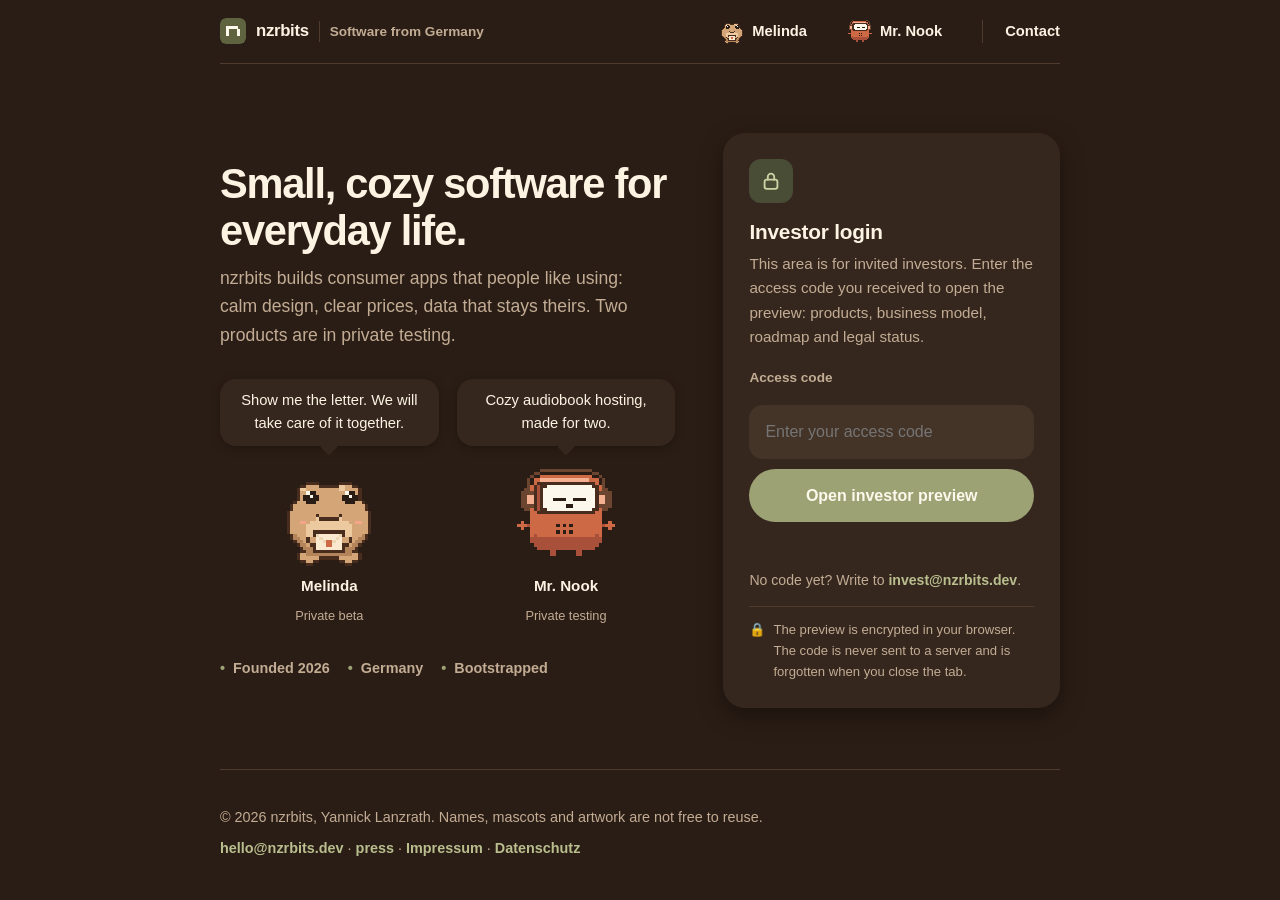
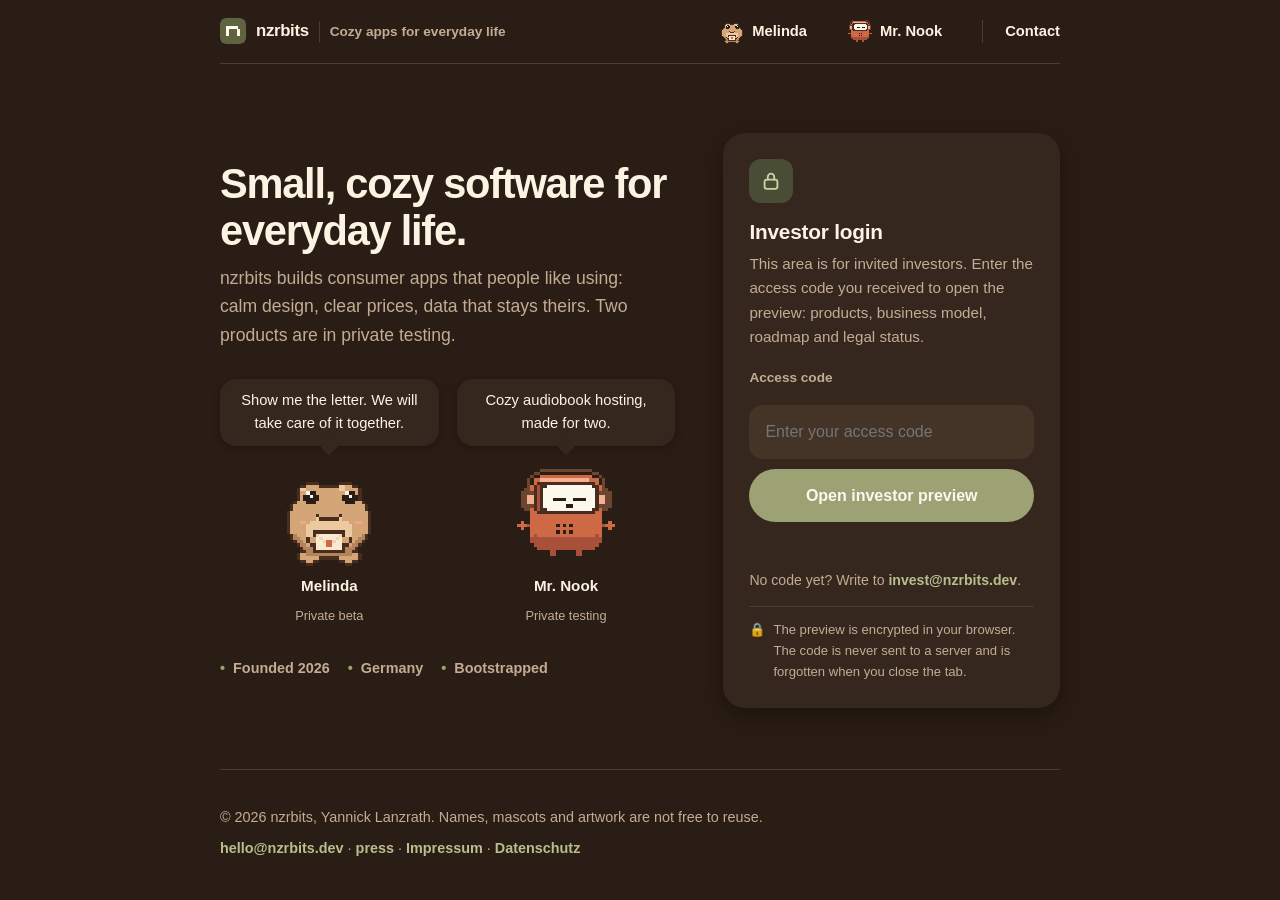
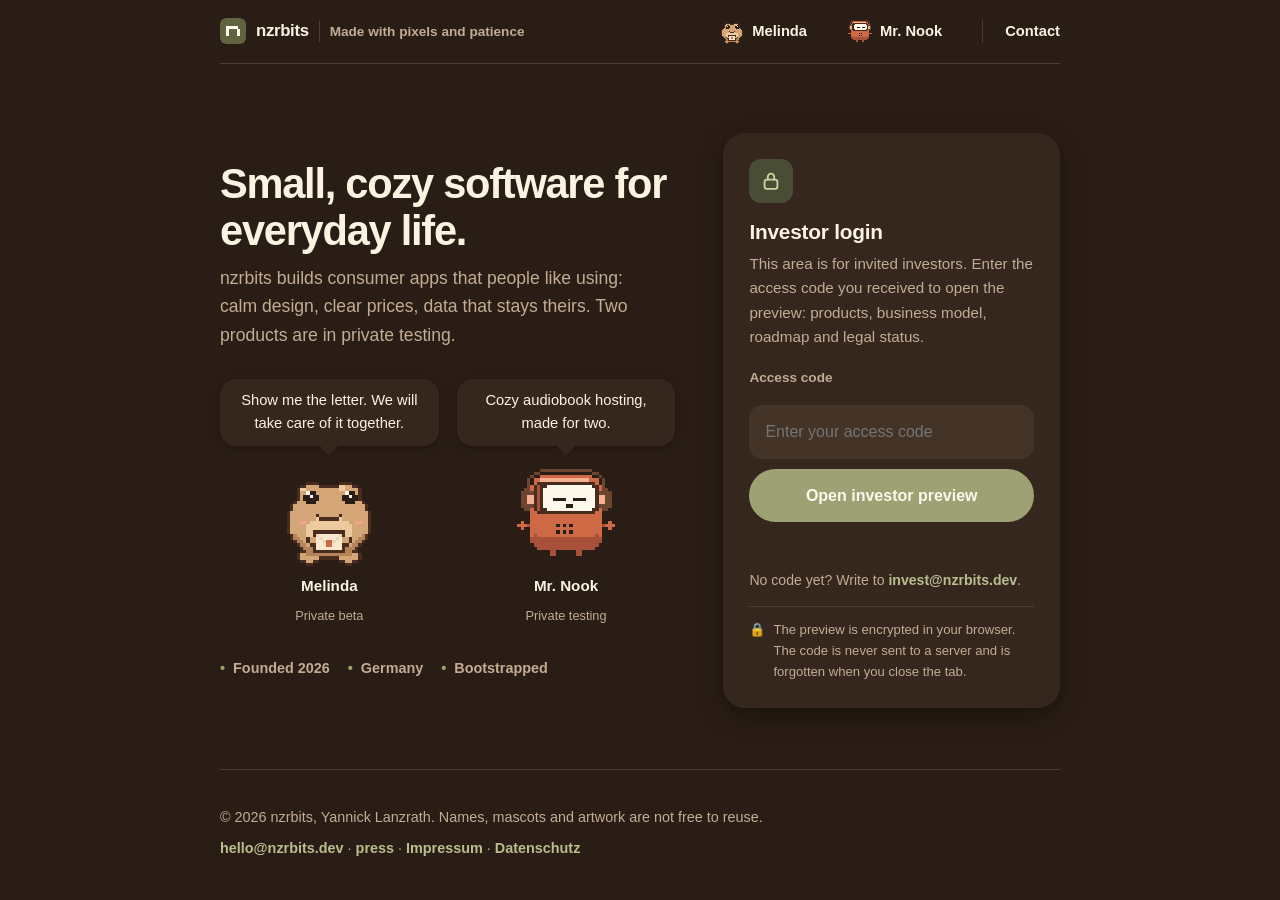
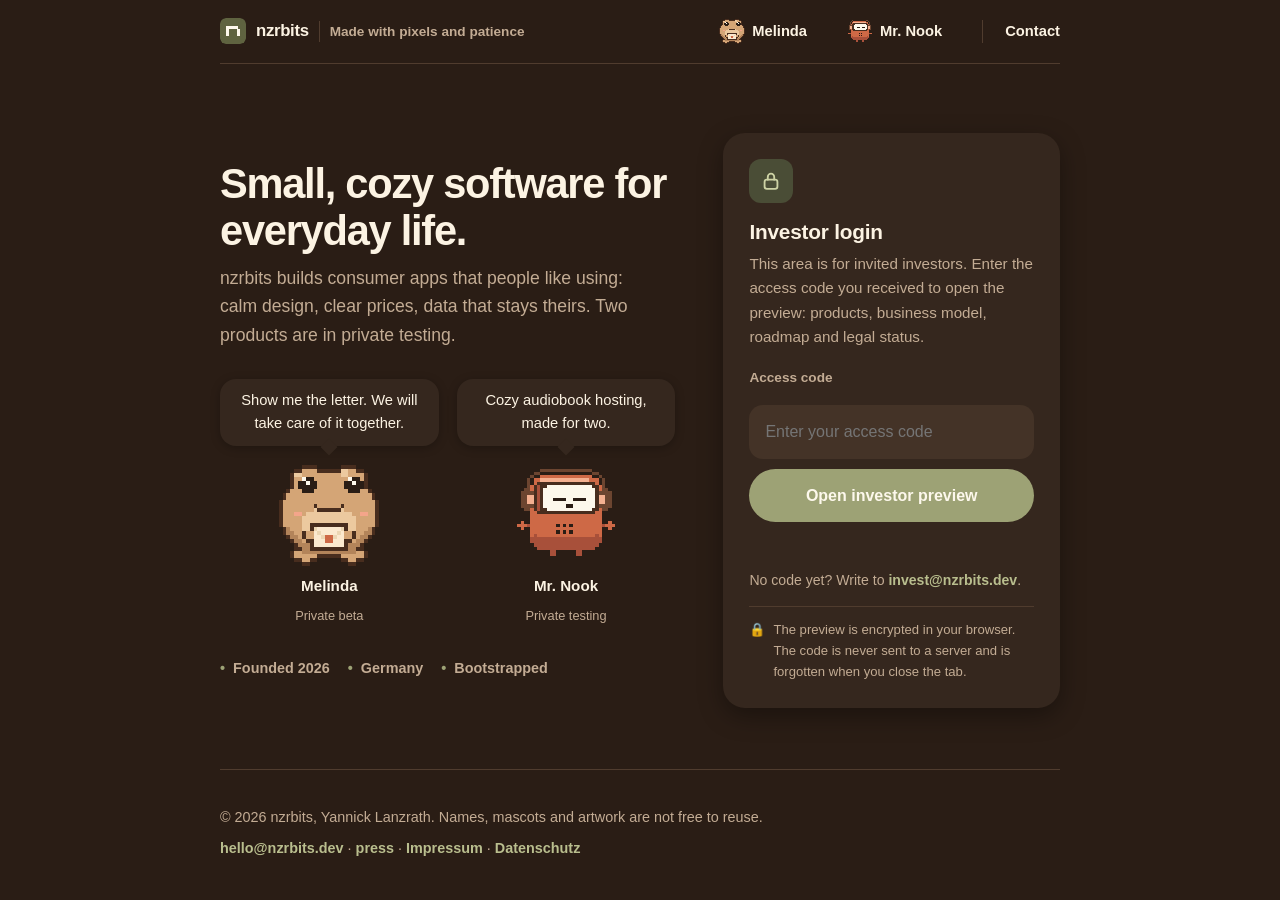
